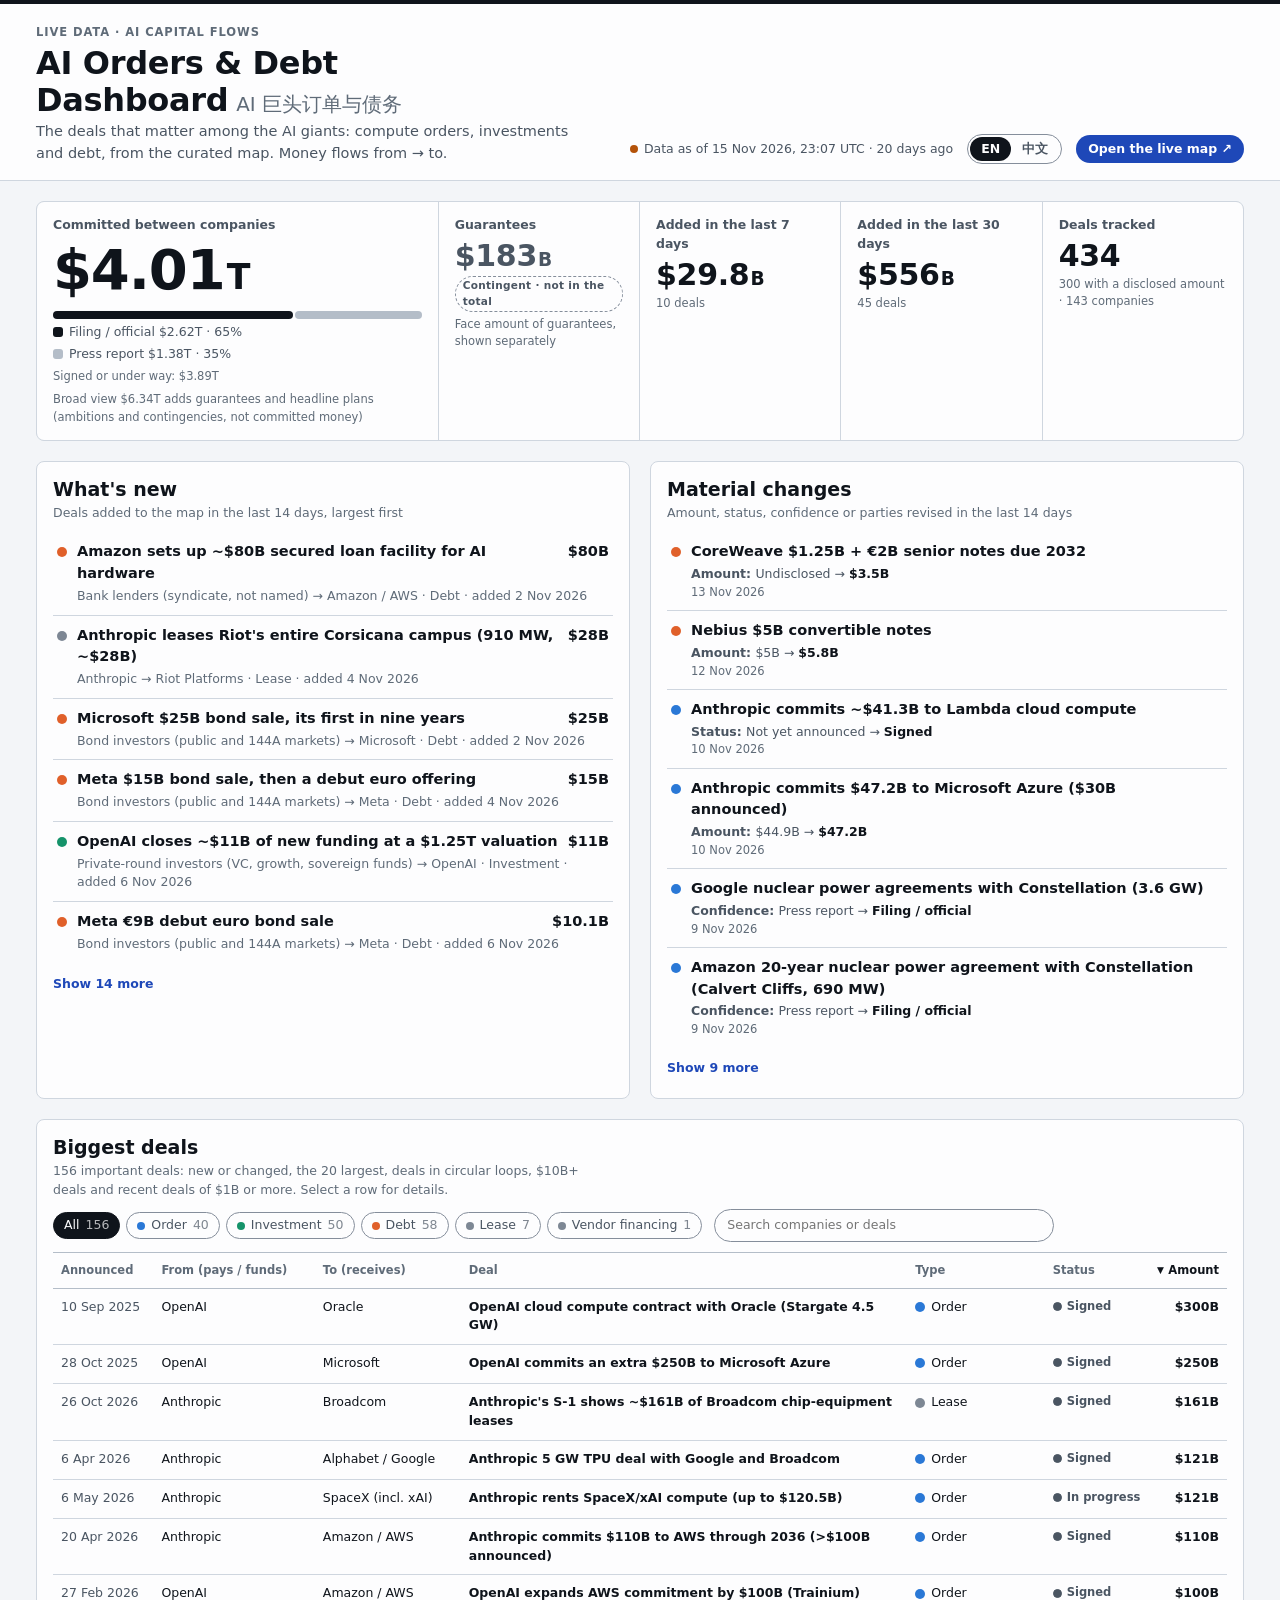
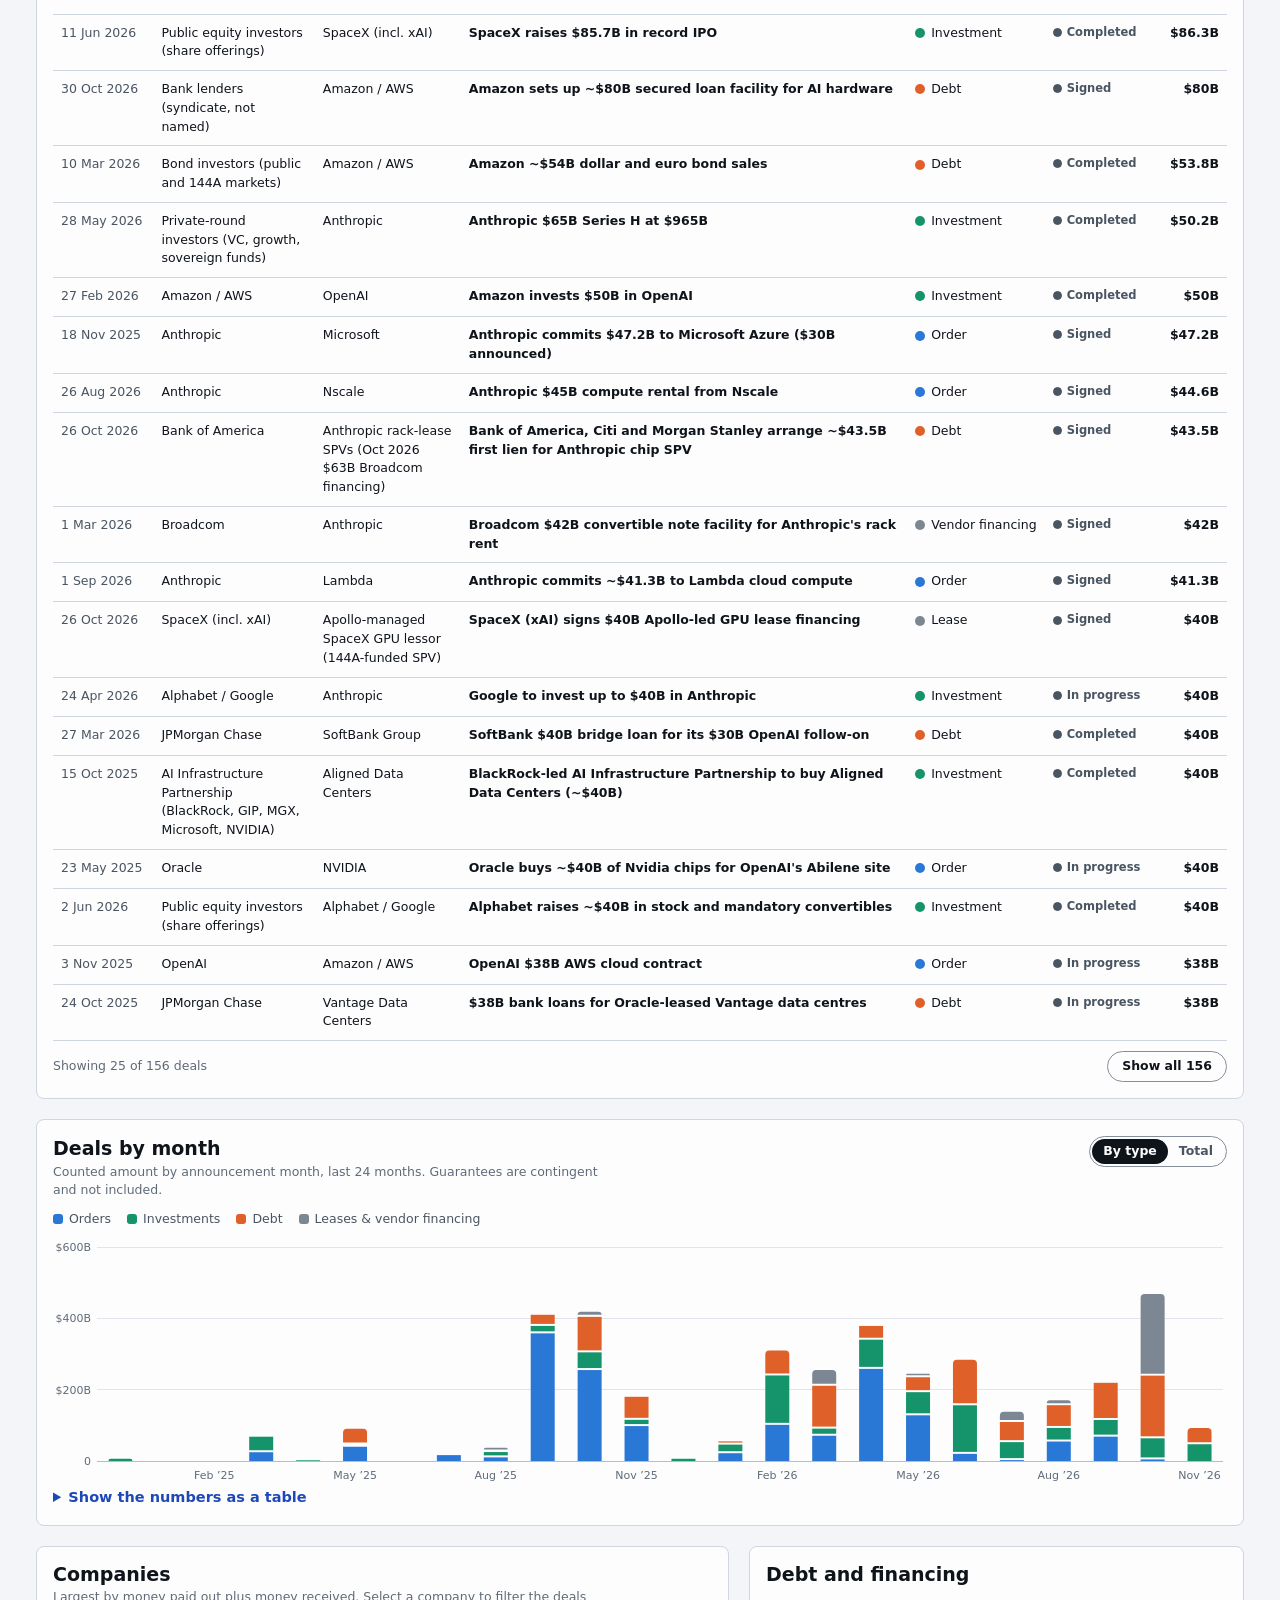
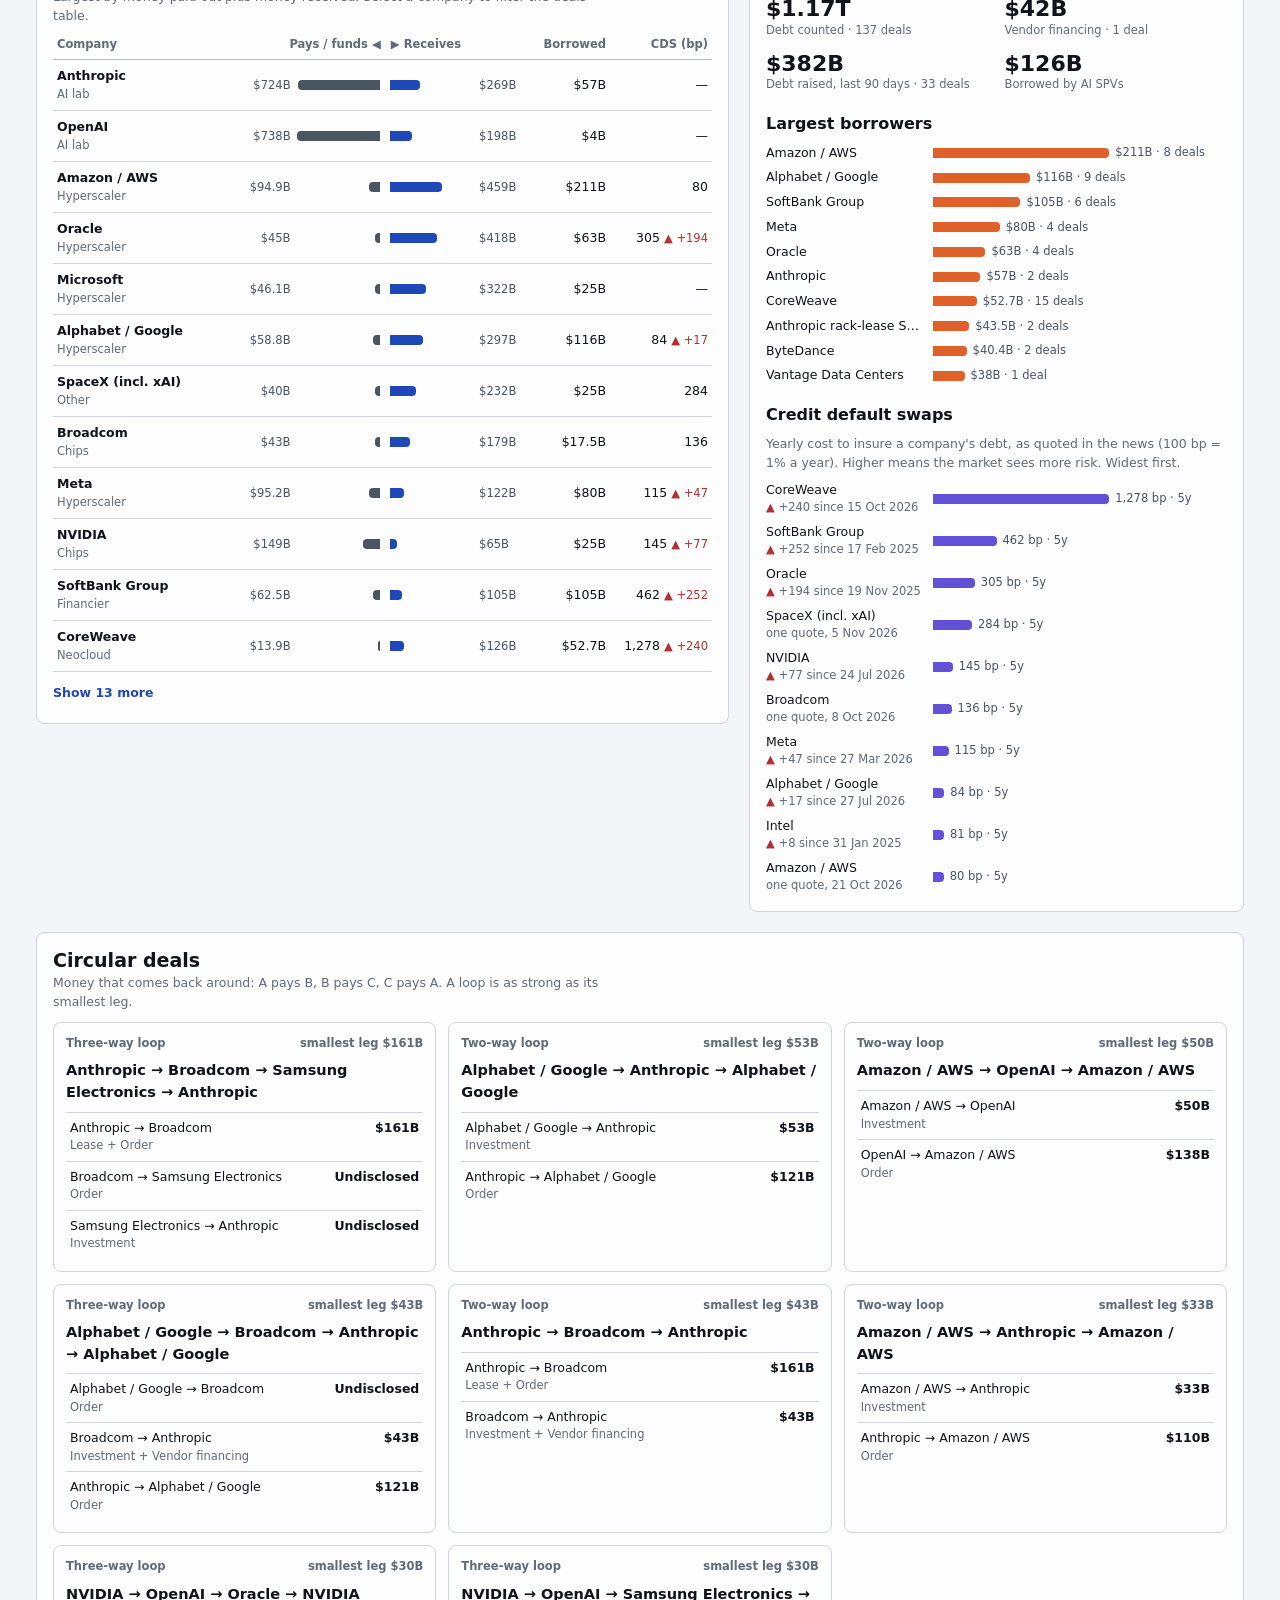
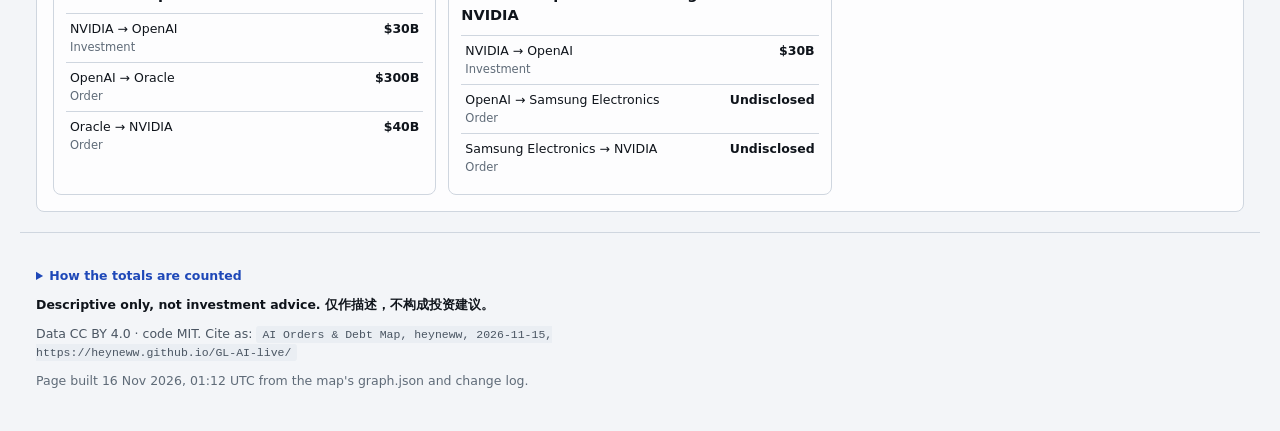
==== dashboard.html @ 5d8b961f "Publish 2026-11-16 01:12 UTC from heyneww/GL-AI-orders-debt@17bf0cb" ====
<!doctype html>
<html lang="en">
<head>
<meta charset="utf-8">
<meta name="viewport" content="width=device-width, initial-scale=1, viewport-fit=cover">
<title>AI Deals Dashboard</title>
<meta name="claude:viewport-fit-sides" content="cover">
<meta name="description" content="The important AI deals in one page: orders, investments and debt among the AI giants. AI 巨头订单、投资与债务一览。">
<style>
/* AI Orders & Debt dashboard. Same visual system as the live map (site/style.css): cool paper, one strong ink rule
   on top, quiet hairlines, colour reserved for money (order blue, investment aqua, debt orange, other financing slate).
   Layout: masthead, a row of totals, then what's new / what changed, the deals table, and the supporting panels. */
:root {
  color-scheme: light;
  --bg: #f3f5f8;
  --surface: #fdfdfe;
  --surface-2: #eaeef3;
  --ink: #0f141b;
  --ink-2: #4a5562;
  --muted: #5f6b78;
  --line: #cfd6df;
  --line-strong: #b4bdc8;
  --control-border: #858e9b;
  --accent: #1e48b8;
  --accent-ink: #ffffff;
  --accent-wash: #e3eafb;
  --focus: #1e48b8;
  --good: #0a7a37;
  --bad: #b42f2f;
  --new: #b45309;
  --grid: #e1e5eb;
  --scrim: rgba(15, 20, 27, .38);
  --shadow: 0 1px 2px rgba(15, 20, 27, .06), 0 12px 32px rgba(15, 20, 27, .14);
  --k-order: #2a78d6;
  --k-investment: #15936a;
  --k-debt: #e0602a;
  --k-other: #7d8794;
  --cds: #6250d6;
  --f-body: system-ui, -apple-system, "Segoe UI", Roboto, "Helvetica Neue", "PingFang SC", "Hiragino Sans GB", "Microsoft YaHei", "Noto Sans CJK SC", "Noto Sans SC", sans-serif;
  --f-mono: ui-monospace, "SFMono-Regular", Menlo, Consolas, monospace;
  --fs-xs: 11.5px; --fs-sm: 12.5px; --fs-base: 14.5px; --fs-md: 16px; --fs-lg: 19px;
  --fs-hero: clamp(38px, 5vw, 56px); --fs-kpi: clamp(24px, 2.4vw, 30px);
  --r: 8px; --r-sm: 4px;
}
@media (prefers-color-scheme: dark) {
  :root:not([data-theme="light"]) {
    color-scheme: dark;
    --bg: #0c1015; --surface: #141920; --surface-2: #1c232c;
    --ink: #e9edf2; --ink-2: #b3bdc9; --muted: #8994a1;
    --line: #27303b; --line-strong: #3a4552; --control-border: #5f6b78;
    --accent: #7ea2ff; --accent-ink: #0c1015; --accent-wash: #1b2740; --focus: #9db8ff;
    --good: #2fc26a; --bad: #f06a6a; --new: #f59e0b; --grid: #222a34;
    --scrim: rgba(0, 0, 0, .55); --shadow: 0 1px 2px rgba(0, 0, 0, .4), 0 12px 32px rgba(0, 0, 0, .45);
    --k-order: #3987e5; --k-investment: #199e70; --k-debt: #e2672f; --k-other: #8a94a1; --cds: #9085e9;
  }
}
:root[data-theme="dark"] {
  color-scheme: dark;
  --bg: #0c1015; --surface: #141920; --surface-2: #1c232c;
  --ink: #e9edf2; --ink-2: #b3bdc9; --muted: #8994a1;
  --line: #27303b; --line-strong: #3a4552; --control-border: #5f6b78;
  --accent: #7ea2ff; --accent-ink: #0c1015; --accent-wash: #1b2740; --focus: #9db8ff;
  --good: #2fc26a; --bad: #f06a6a; --new: #f59e0b; --grid: #222a34;
  --scrim: rgba(0, 0, 0, .55); --shadow: 0 1px 2px rgba(0, 0, 0, .4), 0 12px 32px rgba(0, 0, 0, .45);
  --k-order: #3987e5; --k-investment: #199e70; --k-debt: #e2672f; --k-other: #8a94a1; --cds: #9085e9;
}

* { box-sizing: border-box; }
html { -webkit-text-size-adjust: 100%; }
body {
  margin: 0; background: var(--bg); color: var(--ink);
  font: 400 var(--fs-base)/1.5 var(--f-body);
  border-top: 4px solid var(--ink);
}
[hidden] { display: none !important; }
a { color: var(--accent); text-underline-offset: 2px; }
button { font: inherit; color: inherit; }
:focus-visible { outline: 2px solid var(--focus); outline-offset: 2px; }
.wrap {
  max-width: 1240px; margin: 0 auto;
  padding-left: max(16px, env(safe-area-inset-left, 0px));
  padding-right: max(16px, env(safe-area-inset-right, 0px));
}
.num { font-variant-numeric: tabular-nums; }
.muted { color: var(--muted); }
.eyebrow { margin: 0; font-size: var(--fs-xs); font-weight: 600; letter-spacing: .08em; text-transform: uppercase; color: var(--muted); }
:lang(zh) .eyebrow { letter-spacing: .02em; }

/* masthead */
.mast { padding-block: 20px 16px; border-bottom: 1px solid var(--line); background: var(--surface); }
.mast__in { display: flex; flex-wrap: wrap; gap: 16px 32px; align-items: flex-end; justify-content: space-between; }
.mast__id { min-width: 0; flex: 1 1 420px; }
.mast h1 { margin: 4px 0 2px; font-size: clamp(24px, 3vw, 32px); line-height: 1.15; letter-spacing: -.01em; font-weight: 750; text-wrap: balance; }
.mast h1 .alt { font-weight: 500; color: var(--muted); font-size: .62em; letter-spacing: 0; margin-left: .4em; white-space: nowrap; }
.mast .sub { margin: 0; color: var(--ink-2); max-width: 64ch; }
.mast__tools { display: flex; flex-wrap: wrap; gap: 10px 14px; align-items: center; }
.asof { font-size: var(--fs-sm); color: var(--ink-2); display: flex; align-items: center; gap: 6px; }
.asof .dot { width: 8px; height: 8px; border-radius: 50%; background: var(--good); flex: none; }
.asof .dot.stale { background: var(--new); }
.seg { display: inline-flex; border: 1px solid var(--control-border); border-radius: 999px; padding: 2px; }
.seg button { border: 0; background: transparent; padding: 3px 11px; border-radius: 999px; cursor: pointer; font-size: var(--fs-sm); font-weight: 600; color: var(--ink-2); }
.seg button[aria-pressed="true"] { background: var(--ink); color: var(--surface); }
.btn-link { display: inline-flex; align-items: center; gap: 6px; padding: 5px 12px; border-radius: 999px; background: var(--accent); color: var(--accent-ink); text-decoration: none; font-size: var(--fs-sm); font-weight: 600; }
.btn-link:hover { filter: brightness(1.08); }

main { padding-block: 20px 8px; display: grid; gap: 20px; }

/* KPI row */
.kpis { display: grid; gap: 1px; grid-template-columns: 2fr repeat(4, 1fr); background: var(--line); border: 1px solid var(--line); border-radius: var(--r); overflow: hidden; }
.kpi { background: var(--surface); padding: 14px 16px; min-width: 0; display: flex; flex-direction: column; gap: 4px; }
.kpi__label { font-size: var(--fs-sm); color: var(--ink-2); font-weight: 600; }
.kpi__value { font-size: var(--fs-kpi); font-weight: 750; line-height: 1.1; letter-spacing: -.01em; }
.kpi__value .u { font-size: .62em; font-weight: 650; margin-left: .06em; }
.kpi__note { font-size: var(--fs-xs); color: var(--muted); }
.kpi--hero .kpi__value { font-size: var(--fs-hero); letter-spacing: -.02em; }
.split { display: flex; height: 8px; gap: 2px; margin-top: 6px; }
.split span { display: block; height: 100%; border-radius: 999px; min-width: 2px; }
.split .a { background: var(--ink); }
.split .b { background: var(--line-strong); }
.legend { display: flex; flex-wrap: wrap; gap: 4px 16px; font-size: var(--fs-sm); color: var(--ink-2); }
.legend i { display: inline-block; width: 10px; height: 10px; border-radius: 3px; margin-right: 6px; vertical-align: -1px; }
.kpi--hero .broad { font-size: var(--fs-xs); color: var(--muted); margin-top: 2px; }
.kpi--cont .kpi__value { color: var(--ink-2); }
.tagline { display: inline-block; align-self: flex-start; font-size: 10.5px; font-weight: 650; letter-spacing: .03em; padding: 1px 7px; border-radius: 999px; border: 1px dashed var(--control-border); color: var(--ink-2); }

/* cards */
.grid2 { display: grid; gap: 20px; grid-template-columns: minmax(0, 1fr) minmax(0, 1fr); }
.grid75 { display: grid; gap: 20px; grid-template-columns: minmax(0, 7fr) minmax(0, 5fr); align-items: start; }
.card { background: var(--surface); border: 1px solid var(--line); border-radius: var(--r); padding: 16px; min-width: 0; }
.card__head { display: flex; flex-wrap: wrap; align-items: baseline; justify-content: space-between; gap: 6px 16px; margin-bottom: 10px; }
.card h2 { margin: 0; font-size: var(--fs-lg); line-height: 1.25; font-weight: 700; text-wrap: balance; }
.card h3 { margin: 18px 0 8px; font-size: var(--fs-md); font-weight: 700; }
.card__sub { margin: 2px 0 0; font-size: var(--fs-sm); color: var(--muted); max-width: 70ch; }
.empty { color: var(--muted); font-size: var(--fs-sm); padding: 12px 0; margin: 0; }
.more { margin-top: 8px; border: 0; background: none; color: var(--accent); cursor: pointer; padding: 4px 0; font-size: var(--fs-sm); font-weight: 600; }

/* feed lists */
.feed { list-style: none; margin: 0; padding: 0; }
.feed li + li { border-top: 1px solid var(--line); }
.feed__btn { display: grid; grid-template-columns: 10px minmax(0, 1fr) auto; gap: 2px 10px; width: 100%; text-align: left; background: none; border: 0; padding: 9px 4px; cursor: pointer; border-radius: var(--r-sm); }
.feed__btn:hover { background: var(--surface-2); }
.feed__btn[disabled] { cursor: default; }
.feed__btn[disabled]:hover { background: none; }
.kdot { width: 10px; height: 10px; border-radius: 50%; margin-top: 6px; background: var(--k-other); flex: none; }
.kdot--guarantee { background: transparent; border: 2px solid var(--k-other); }
.feed__title { font-weight: 600; min-width: 0; overflow-wrap: anywhere; }
.feed__meta { grid-column: 2 / 4; font-size: var(--fs-sm); color: var(--muted); overflow-wrap: anywhere; }
.feed__amt { font-weight: 700; white-space: nowrap; text-align: right; }
.diff { display: block; color: var(--ink-2); }
.diff b { font-weight: 600; color: var(--ink-2); }
.diff .to { color: var(--ink); font-weight: 600; }

/* deals table */
.toolbar { display: flex; flex-wrap: wrap; gap: 8px 12px; align-items: center; margin-bottom: 10px; }
.chips { display: flex; flex-wrap: wrap; gap: 6px; }
.chip { display: inline-flex; align-items: center; gap: 6px; border: 1px solid var(--control-border); background: var(--surface); border-radius: 999px; padding: 3px 10px; cursor: pointer; font-size: var(--fs-sm); color: var(--ink-2); }
.chip:hover { border-color: var(--ink-2); }
.chip[aria-pressed="true"] { background: var(--ink); border-color: var(--ink); color: var(--surface); }
.chip .n { color: inherit; opacity: .7; font-variant-numeric: tabular-nums; }
.chip .kdot { margin: 0; width: 8px; height: 8px; }
.chip--co { background: var(--accent-wash); border-color: var(--accent); color: var(--ink); font-weight: 600; }
.search { flex: 1 1 220px; min-width: 0; max-width: 340px; display: flex; }
.search input { width: 100%; min-width: 0; font: inherit; font-size: var(--fs-sm); padding: 6px 12px; border-radius: 999px; border: 1px solid var(--control-border); background: var(--surface); color: var(--ink); }
.tablewrap { overflow-x: auto; border-top: 1px solid var(--line-strong); }
table { width: 100%; border-collapse: collapse; font-size: var(--fs-sm); }
th { text-align: left; font-weight: 600; color: var(--muted); font-size: var(--fs-xs); padding: 8px 8px; border-bottom: 1px solid var(--line-strong); white-space: nowrap; vertical-align: bottom; }
th button { border: 0; background: none; padding: 0; cursor: pointer; font-weight: 600; color: var(--muted); font-size: inherit; display: inline-flex; gap: 4px; align-items: center; }
th button:hover, th[aria-sort] button { color: var(--ink); }
th .arr { font-size: 9px; width: 8px; }
td { padding: 9px 8px; border-bottom: 1px solid var(--line); vertical-align: top; }
tbody tr { cursor: pointer; }
tbody tr:hover td { background: var(--surface-2); }
tbody tr.sel td { background: var(--accent-wash); }
.c-amt { text-align: right; white-space: nowrap; font-weight: 700; font-variant-numeric: tabular-nums; }
th.c-amt { text-align: right; }
th.c-amt button { flex-direction: row-reverse; }
.c-date { white-space: nowrap; color: var(--ink-2); font-variant-numeric: tabular-nums; }
.c-party { min-width: 110px; max-width: 180px; }
.c-deal { min-width: 220px; }
.c-deal .t { font-weight: 600; color: var(--ink); }
.c-deal .p, .c-deal .m { display: none; color: var(--muted); margin-top: 2px; }
.kindcell { display: inline-flex; align-items: center; gap: 6px; white-space: nowrap; }
.kindcell .kdot { margin: 0; }
.undis { color: var(--muted); font-weight: 500; }
.small { display: block; font-size: var(--fs-xs); font-weight: 500; color: var(--muted); }
.pill { display: inline-flex; align-items: center; gap: 5px; white-space: nowrap; font-size: var(--fs-xs); font-weight: 600; color: var(--ink-2); }
.pill::before { content: ""; width: 7px; height: 7px; border-radius: 50%; border: 1.5px solid var(--ink-2); }
.pill.bind::before { background: var(--ink-2); }
.badge { display: inline-flex; align-items: center; gap: 5px; font-size: var(--fs-xs); font-weight: 650; padding: 1px 8px; border-radius: 999px; white-space: nowrap; }
.badge--confirmed { background: var(--ink); color: var(--surface); }
.badge--reported { border: 1px solid var(--control-border); color: var(--ink-2); }
.tblfoot { display: flex; flex-wrap: wrap; gap: 8px 16px; align-items: center; justify-content: space-between; margin-top: 10px; font-size: var(--fs-sm); color: var(--muted); }
.btn { border: 1px solid var(--control-border); background: var(--surface); border-radius: 999px; padding: 5px 14px; cursor: pointer; font-size: var(--fs-sm); font-weight: 600; color: var(--ink); }
.btn:hover { border-color: var(--ink-2); }

/* timeline */
.chart { position: relative; }
.chart svg { display: block; width: 100%; height: auto; overflow: visible; }
.chart text { fill: var(--muted); font-size: 11px; font-family: var(--f-body); font-variant-numeric: tabular-nums; }
.tip { position: absolute; z-index: 5; pointer-events: none; background: var(--surface); color: var(--ink); border: 1px solid var(--line-strong); border-radius: var(--r-sm); box-shadow: var(--shadow); padding: 8px 10px; font-size: var(--fs-sm); min-width: 190px; max-width: 270px; }
.tip b { display: block; margin-bottom: 2px; }
.tip .row { display: flex; justify-content: space-between; gap: 12px; color: var(--ink-2); }
.tip .row i { display: inline-block; width: 9px; height: 9px; border-radius: 2px; margin-right: 6px; }
.chart details, .foot details { margin-top: 10px; font-size: var(--fs-sm); }
summary { cursor: pointer; color: var(--accent); font-weight: 600; }
.mini { width: 100%; font-size: var(--fs-xs); margin-top: 8px; }
.mini td, .mini th { padding: 4px 6px; }
.mini td:not(:first-child), .mini th:not(:first-child) { text-align: right; }

/* companies */
.co { display: grid; gap: 0; }
.co__head, .co__row { display: grid; grid-template-columns: minmax(0, 1.2fr) minmax(0, 1fr) minmax(0, 1fr) auto 92px; gap: 0 10px; align-items: center; }
.co__head { font-size: var(--fs-xs); color: var(--muted); font-weight: 600; padding: 0 4px 6px; border-bottom: 1px solid var(--line-strong); }
.co__head .r, .co__row .r { text-align: right; }
.co__bor { white-space: nowrap; min-width: 64px; }
.co__row { width: 100%; border: 0; border-bottom: 1px solid var(--line); background: none; text-align: left; padding: 7px 4px; cursor: pointer; font-size: var(--fs-sm); }
.co__row:hover { background: var(--surface-2); }
.co__row[aria-pressed="true"] { background: var(--accent-wash); }
.co__name { font-weight: 600; min-width: 0; overflow: hidden; text-overflow: ellipsis; white-space: nowrap; }
.co__name .g { display: block; font-weight: 400; font-size: var(--fs-xs); color: var(--muted); }
.bar { display: flex; align-items: center; gap: 6px; min-width: 0; font-size: var(--fs-xs); color: var(--ink-2); font-variant-numeric: tabular-nums; }
.bar .tk { flex: 1 1 auto; min-width: 0; display: flex; }
.bar .v { flex: none; min-width: 4.6em; white-space: nowrap; }
:lang(zh) .bar .v { min-width: 6.2em; }
.bar .f { height: 10px; border-radius: 0 4px 4px 0; flex: none; }
.bar--out, .bar--out .tk { flex-direction: row-reverse; }
.bar--out .v { text-align: right; }
.bar--out .f { border-radius: 4px 0 0 4px; background: var(--ink-2); }
.bar--in .f { background: var(--accent); }
.co__cds { font-variant-numeric: tabular-nums; white-space: nowrap; text-align: right; }
.up { color: var(--bad); font-size: var(--fs-xs); }
.down { color: var(--good); font-size: var(--fs-xs); }

/* debt + cds */
.figs { display: grid; grid-template-columns: repeat(2, minmax(0, 1fr)); gap: 12px 16px; }
.fig__v { font-size: 22px; font-weight: 750; line-height: 1.15; }
.fig__l { font-size: var(--fs-xs); color: var(--muted); }
.hbars { display: grid; gap: 6px; }
.hbar { display: grid; grid-template-columns: minmax(80px, 34%) minmax(0, 1fr); gap: 10px; align-items: center; font-size: var(--fs-sm); }
.hbar .nm { min-width: 0; overflow: hidden; text-overflow: ellipsis; white-space: nowrap; }
.hbar .tr { display: flex; align-items: center; gap: 6px; min-width: 0; font-size: var(--fs-xs); color: var(--ink-2); font-variant-numeric: tabular-nums; }
.hbar .tr .f { height: 10px; border-radius: 0 4px 4px 0; flex: none; min-width: 2px; }
.hbar .tr .v { min-width: 0; }
.hbar--debt .f { background: var(--k-debt); }
.hbar--cds .f { background: var(--cds); }
.hbar .sub { display: block; font-size: var(--fs-xs); color: var(--muted); }

/* loops */
.loops { display: grid; gap: 12px; grid-template-columns: repeat(auto-fill, minmax(min(100%, 360px), 1fr)); }
.loop { border: 1px solid var(--line); border-radius: var(--r); padding: 12px; min-width: 0; background: var(--surface); }
.loop__h { display: flex; justify-content: space-between; gap: 8px; font-size: var(--fs-xs); color: var(--muted); font-weight: 600; margin-bottom: 8px; flex-wrap: wrap; }
.loop__chain { font-weight: 650; margin: 0 0 8px; overflow-wrap: anywhere; }
.leg { display: grid; grid-template-columns: minmax(0, 1fr) auto; gap: 0 12px; width: 100%; border: 0; border-top: 1px solid var(--line); background: none; text-align: left; padding: 6px 4px; cursor: pointer; font-size: var(--fs-sm); color: var(--ink); }
.leg:hover { background: var(--surface-2); }
.leg[disabled] { cursor: default; }
.leg[disabled]:hover { background: none; }
.leg .k { grid-column: 1 / -1; font-size: var(--fs-xs); color: var(--muted); }
.leg .amt { font-weight: 700; font-variant-numeric: tabular-nums; text-align: right; white-space: nowrap; }

/* footer */
.foot { padding-block: 24px 40px; color: var(--ink-2); font-size: var(--fs-sm); display: grid; gap: 10px; border-top: 1px solid var(--line); margin-top: 12px; }
.foot p { margin: 0; max-width: 80ch; }
.foot .disc { font-weight: 600; color: var(--ink); }
.foot details p { margin-top: 6px; color: var(--ink-2); }
.cite { font-family: var(--f-mono); font-size: var(--fs-xs); background: var(--surface-2); padding: 2px 6px; border-radius: 3px; overflow-wrap: anywhere; }
:lang(zh) .cite { font-family: var(--f-body); }

/* drawer */
.scrim { position: fixed; inset: 0; background: var(--scrim); z-index: 20; }
.drawer {
  position: fixed; z-index: 21; top: 0; right: 0; bottom: 0; width: min(460px, 100%);
  background: var(--surface); box-shadow: var(--shadow); border-left: 1px solid var(--line);
  overflow-y: auto; overscroll-behavior: contain;
  padding: calc(16px + env(safe-area-inset-top, 0px)) max(20px, env(safe-area-inset-right, 0px)) calc(24px + env(safe-area-inset-bottom, 0px)) 20px;
}
.drawer__close { position: sticky; top: 0; float: right; border: 1px solid var(--control-border); background: var(--surface); border-radius: 999px; width: 32px; height: 32px; cursor: pointer; font-size: 18px; line-height: 1; }
.drawer h2 { margin: 6px 0 12px; font-size: 21px; line-height: 1.25; text-wrap: balance; padding-right: 40px; }
.parties { display: grid; grid-template-columns: minmax(0, 1fr) auto minmax(0, 1fr); gap: 8px; align-items: center; margin: 12px 0; }
.party { border: 1px solid var(--line); border-radius: var(--r-sm); padding: 8px 10px; min-width: 0; }
.party .r { font-size: var(--fs-xs); color: var(--muted); display: block; }
.party .n { font-weight: 650; overflow-wrap: anywhere; }
.parties .ar { color: var(--muted); font-size: 18px; }
.d-amt { font-size: 32px; font-weight: 750; line-height: 1.1; margin: 4px 0; }
.dl { display: grid; grid-template-columns: auto minmax(0, 1fr); gap: 6px 16px; margin: 14px 0; font-size: var(--fs-sm); }
.dl dt { color: var(--muted); }
.dl dd { margin: 0; min-width: 0; overflow-wrap: anywhere; }
.d-sum { margin: 12px 0; line-height: 1.6; }
.d-text { font-size: var(--fs-sm); color: var(--ink-2); background: var(--surface-2); border-radius: var(--r-sm); padding: 8px 10px; overflow-wrap: anywhere; }
.d-note { font-size: var(--fs-sm); color: var(--ink-2); border-left: 3px solid var(--line-strong); padding-left: 10px; margin: 8px 0; }
.tags { display: flex; flex-wrap: wrap; gap: 6px; margin-top: 8px; }
.tag { font-size: var(--fs-xs); font-weight: 600; padding: 1px 8px; border-radius: 999px; background: var(--surface-2); color: var(--ink-2); }
.tag--new { background: var(--new); color: var(--surface); }

.nodata { text-align: center; padding: 56px 16px; }
.nodata h2 { font-size: 22px; margin: 0 0 8px; }
.nodata p { color: var(--ink-2); max-width: 56ch; margin: 0 auto 16px; }

@media (max-width: 1080px) {
  .kpis { grid-template-columns: repeat(2, minmax(0, 1fr)); }
  .kpi--hero { grid-column: 1 / -1; }
  .grid75 { grid-template-columns: minmax(0, 1fr); }
}
@media (max-width: 760px) {
  .grid2 { grid-template-columns: minmax(0, 1fr); }
  .mast h1 .alt { display: block; margin: 2px 0 0; }
  .c-party, .c-kind, .c-status { display: none; }
  .c-deal { min-width: 0; }
  .c-deal .p, .c-deal .m { display: block; }
  .c-date { white-space: normal; width: 64px; }
  .co__head { display: none; }
  .co__row { grid-template-columns: minmax(0, 1fr) minmax(0, 1fr); grid-template-areas: "n n" "o i" "b c"; gap: 4px 10px; padding: 10px 4px; }
  .co__name { grid-area: n; white-space: normal; }
  .co__name .g { display: inline; margin-left: 6px; }
  .bar--out { grid-area: o; } .bar--in { grid-area: i; }
  .co__bor { grid-area: b; text-align: left !important; font-size: var(--fs-xs); color: var(--muted); }
  .co__cds { grid-area: c; font-size: var(--fs-xs); }
  .co__bor::before { content: attr(data-l) " "; }
  .co__cds::before { content: attr(data-l) " "; color: var(--muted); }
  .drawer { top: auto; width: 100%; max-height: 88vh; border-left: 0; border-top: 1px solid var(--line); border-radius: 14px 14px 0 0; padding-left: max(16px, env(safe-area-inset-left, 0px)); padding-right: max(16px, env(safe-area-inset-right, 0px)); }
  .parties { grid-template-columns: minmax(0, 1fr); }
  .parties .ar { transform: rotate(90deg); justify-self: center; }
}
@media (max-width: 420px) {
  .kpi { padding: 12px; }
  .kpi__value { font-size: 22px; }
}
@media (prefers-reduced-motion: no-preference) {
  .drawer { animation: slide .18s ease-out; }
  @keyframes slide { from { transform: translateX(24px); opacity: .6; } to { transform: none; opacity: 1; } }
}
@media (forced-colors: active) {
  .split span, .bar .f, .hbar .f, .kdot { forced-color-adjust: none; border: 1px solid CanvasText; }
}
</style>
</head>
<body>
<header class="mast">
  <div class="wrap mast__in">
    <div class="mast__id">
      <p class="eyebrow" id="eyebrow"></p>
      <h1><span id="h-title"></span><span class="alt" id="h-alt"></span></h1>
      <p class="sub" id="h-sub"></p>
    </div>
    <div class="mast__tools">
      <div class="asof" id="asof"></div>
      <div class="seg" role="group" id="lang-group">
        <button type="button" id="lang-en" lang="en">EN</button>
        <button type="button" id="lang-zh" lang="zh-CN">中文</button>
      </div>
      <a class="btn-link" id="live-link" target="_blank" rel="noopener"></a>
    </div>
  </div>
</header>
<main class="wrap" id="main"></main>
<footer class="wrap foot" id="foot"></footer>
<div class="scrim" id="scrim" hidden></div>
<aside class="drawer" id="drawer" role="dialog" aria-modal="true" aria-labelledby="d-title" hidden></aside>

<script>window.DASHBOARD = {"schema_version":1,"generated_at":"2026-11-15T23:07:38Z","built_at":"2026-11-16T01:12:33Z","live_url":"https://heyneww.github.io/GL-AI-live/","kpis":{"total_usd":4008405861259,"contingent_usd":183230000000,"headline_usd":2151010000000,"broad_usd":6342645861259,"confirmed_usd":2624488861259,"reported_usd":1383917000000,"binding_usd":3887105861259,"deals":434,"deals_with_amount":300,"companies":143,"new_7d":{"count":10,"usd":29800000000},"new_30d":{"count":45,"usd":555880000000},"announced_30d":{"count":41,"usd":549330000000},"latest_announced":"2026-11-12"},"entities":{"aip":{"name":"AI Infrastructure Partnership (BlackRock, GIP, MGX, Microsoft, NVIDIA)","name_zh":"AI 基础设施合作伙伴关系（AIP）","group":"financier","ticker":null},"airtrunk":{"name":"AirTrunk","name_zh":"AirTrunk（澳大利亚数据中心）","group":"datacenter","ticker":null},"akamai":{"name":"Akamai","name_zh":"阿卡迈（Akamai）","group":"other","ticker":"AKAM"},"alibaba":{"name":"Alibaba","name_zh":"阿里巴巴","group":"hyperscaler","ticker":"BABA"},"aligned-data-centers":{"name":"Aligned Data Centers","name_zh":"Aligned 数据中心","group":"datacenter","ticker":null},"alphabet":{"name":"Alphabet / Google","name_zh":"谷歌（Alphabet）","group":"hyperscaler","ticker":"GOOGL"},"amazon":{"name":"Amazon / AWS","name_zh":"亚马逊（AWS）","group":"hyperscaler","ticker":"AMZN"},"amd":{"name":"AMD","name_zh":"AMD（超威半导体）","group":"chip","ticker":"AMD"},"amkor":{"name":"Amkor Technology","name_zh":"安靠（Amkor）","group":"chip","ticker":"AMKR"},"anthropic":{"name":"Anthropic","name_zh":"Anthropic","group":"model_lab","ticker":null},"apollo":{"name":"Apollo Global","name_zh":"阿波罗全球管理（Apollo）","group":"financier","ticker":"APO"},"apollo-spacex-gpu-lessor":{"name":"Apollo-managed SpaceX GPU lessor (144A-funded SPV)","name_zh":"阿波罗管理的 SpaceX GPU 出租实体（144A 票据融资）","group":"spv","ticker":null},"apple":{"name":"Apple","name_zh":"苹果","group":"other","ticker":"AAPL"},"bank-lenders":{"name":"Bank lenders (syndicate, not named)","name_zh":"银团贷款银行（未具名）","group":"financier","ticker":null},"bank-of-america":{"name":"Bank of America","name_zh":"美国银行","group":"financier","ticker":"BAC"},"beignet-investor":{"name":"Beignet Investor LLC (Meta Hyperion JV)","name_zh":"Beignet Investor（Meta Hyperion 合资公司）","group":"spv","ticker":null},"berkshire-hathaway":{"name":"Berkshire Hathaway","name_zh":"伯克希尔·哈撒韦","group":"financier","ticker":"BRK.B"},"blackstone":{"name":"Blackstone","name_zh":"黑石","group":"financier","ticker":"BX"},"bloom-energy":{"name":"Bloom Energy","name_zh":"Bloom Energy","group":"energy","ticker":"BE"},"blue-owl":{"name":"Blue Owl Capital","name_zh":"Blue Owl 资本","group":"financier","ticker":"OWL"},"bond-investors":{"name":"Bond investors (public and 144A markets)","name_zh":"债券投资者（公开市场及 144A 私募）","group":"financier","ticker":null},"broadcom":{"name":"Broadcom","name_zh":"博通","group":"chip","ticker":"AVGO"},"broadcom-ai-xpv":{"name":"AI XPV (Broadcom chip-lease SPV for Anthropic)","name_zh":"AI XPV（博通为 Anthropic 设立的芯片租赁特殊目的实体）","group":"spv","ticker":null},"broadcom-anthropic-rack-spv":{"name":"Anthropic rack-lease SPVs (Oct 2026 $63B Broadcom financing)","name_zh":"Anthropic 机架租赁特殊目的实体（2026 年 10 月博通 630 亿美元融资）","group":"spv","ticker":null},"brookfield":{"name":"Brookfield Asset Management","name_zh":"布鲁克菲尔德资产管理","group":"financier","ticker":"BAM"},"bytedance":{"name":"ByteDance","name_zh":"字节跳动","group":"hyperscaler","ticker":null},"cerebras":{"name":"Cerebras","name_zh":"Cerebras","group":"chip","ticker":"CBRS"},"citigroup":{"name":"Citigroup (Citi)","name_zh":"花旗集团","group":"financier","ticker":"C"},"classiq":{"name":"Classiq","name_zh":"Classiq（以色列量子软件公司）","group":"other","ticker":null},"constellation-energy":{"name":"Constellation Energy","name_zh":"Constellation 能源","group":"energy","ticker":"CEG"},"core-scientific":{"name":"Core Scientific","name_zh":"Core Scientific","group":"datacenter","ticker":"CORZ"},"coreweave":{"name":"CoreWeave","name_zh":"CoreWeave","group":"neocloud","ticker":"CRWV"},"crusoe":{"name":"Crusoe","name_zh":"Crusoe","group":"neocloud","ticker":null},"crux-ai":{"name":"Crux AI (Blackstone-Google TPU cloud)","name_zh":"Crux AI（黑石与谷歌的 TPU 云合资公司）","group":"neocloud","ticker":null},"deepseek":{"name":"DeepSeek","name_zh":"深度求索（DeepSeek）","group":"model_lab","ticker":null},"eagle-point":{"name":"Eagle Point Credit","name_zh":"Eagle Point Credit（鹰点信贷）","group":"financier","ticker":null},"firmus":{"name":"Firmus","name_zh":"Firmus（澳大利亚 AI 基础设施公司）","group":"neocloud","ticker":null},"fluidstack":{"name":"Fluidstack","name_zh":"Fluidstack","group":"neocloud","ticker":null},"generac":{"name":"Generac","name_zh":"Generac（发电机制造商）","group":"other","ticker":"GNRC"},"goldman-sachs":{"name":"Goldman Sachs","name_zh":"高盛","group":"financier","ticker":"GS"},"helix-digital-infrastructure":{"name":"Helix Digital Infrastructure (KKR-led)","name_zh":"Helix 数字基础设施（KKR 牵头）","group":"datacenter","ticker":null},"hugging-face":{"name":"Hugging Face","name_zh":"Hugging Face（AI 模型平台）","group":"other","ticker":null},"intel":{"name":"Intel","name_zh":"英特尔","group":"chip","ticker":"INTC"},"iren":{"name":"IREN","name_zh":"IREN","group":"neocloud","ticker":"IREN"},"jane-street":{"name":"Jane Street","name_zh":"Jane Street","group":"other","ticker":null},"jpmorgan":{"name":"JPMorgan Chase","name_zh":"摩根大通","group":"financier","ticker":"JPM"},"kyec":{"name":"King Yuan Electronics (KYEC)","name_zh":"京元电子","group":"chip","ticker":"2449.TW"},"lambda":{"name":"Lambda","name_zh":"Lambda","group":"neocloud","ticker":null},"mediatek":{"name":"MediaTek","name_zh":"联发科","group":"chip","ticker":"2454.TW"},"meta":{"name":"Meta","name_zh":"Meta","group":"hyperscaler","ticker":"META"},"micron":{"name":"Micron","name_zh":"美光","group":"chip","ticker":"MU"},"microsoft":{"name":"Microsoft","name_zh":"微软","group":"hyperscaler","ticker":"MSFT"},"mistral":{"name":"Mistral AI","name_zh":"Mistral AI","group":"model_lab","ticker":null},"mizuho":{"name":"Mizuho Financial Group","name_zh":"瑞穗金融集团","group":"financier","ticker":"8411.T"},"morgan-stanley":{"name":"Morgan Stanley","name_zh":"摩根士丹利","group":"financier","ticker":"MS"},"nebius":{"name":"Nebius","name_zh":"Nebius","group":"neocloud","ticker":"NBIS"},"nexus-data-centers":{"name":"Nexus Data Centers","name_zh":"Nexus 数据中心","group":"datacenter","ticker":null},"nscale":{"name":"Nscale","name_zh":"Nscale","group":"neocloud","ticker":null},"nvidia":{"name":"NVIDIA","name_zh":"英伟达","group":"chip","ticker":"NVDA"},"openai":{"name":"OpenAI","name_zh":"OpenAI","group":"model_lab","ticker":null},"oracle":{"name":"Oracle","name_zh":"甲骨文","group":"hyperscaler","ticker":"ORCL"},"pimco":{"name":"PIMCO","name_zh":"PIMCO（品浩）","group":"financier","ticker":null},"powerhouse-data-centers":{"name":"PowerHouse Data Centers","name_zh":"PowerHouse 数据中心","group":"datacenter","ticker":null},"private-investors":{"name":"Private-round investors (VC, growth, sovereign funds)","name_zh":"一级市场投资者（风投、成长基金、主权基金）","group":"financier","ticker":null},"public-equity-investors":{"name":"Public equity investors (share offerings)","name_zh":"公开市场股票投资者（股票发行）","group":"financier","ticker":null},"riot-platforms":{"name":"Riot Platforms","name_zh":"Riot Platforms","group":"datacenter","ticker":"RIOT"},"samsung":{"name":"Samsung Electronics","name_zh":"三星电子","group":"chip","ticker":"005930.KS"},"sk-hynix":{"name":"SK hynix","name_zh":"SK 海力士","group":"chip","ticker":"000660.KS"},"smbc":{"name":"Sumitomo Mitsui Banking Corp. (SMBC)","name_zh":"三井住友银行","group":"financier","ticker":"8316.T"},"softbank":{"name":"SoftBank Group","name_zh":"软银集团","group":"financier","ticker":"9984.T"},"sopaipilla-investor":{"name":"Sopaipilla Investor LLC (Meta El Paso JV)","name_zh":"Sopaipilla Investor（Meta 埃尔帕索合资公司）","group":"spv","ticker":null},"spacex":{"name":"SpaceX (incl. xAI)","name_zh":"SpaceX（含 xAI）","group":"other","ticker":null},"stack-infrastructure":{"name":"STACK Infrastructure (Blue Owl)","name_zh":"STACK Infrastructure（Blue Owl 旗下）","group":"datacenter","ticker":null},"stream-data-centers":{"name":"Stream Data Centers","name_zh":"Stream 数据中心","group":"datacenter","ticker":null},"tencent":{"name":"Tencent","name_zh":"腾讯","group":"hyperscaler","ticker":"0700.HK"},"terawulf":{"name":"TeraWulf","name_zh":"TeraWulf","group":"datacenter","ticker":"WULF"},"tesla":{"name":"Tesla","name_zh":"特斯拉","group":"other","ticker":"TSLA"},"tsmc":{"name":"TSMC","name_zh":"台积电","group":"chip","ticker":"TSM"},"us-government":{"name":"US government (Commerce Dept. / CHIPS Program)","name_zh":"美国政府（商务部 / 芯片法案项目办公室）","group":"other","ticker":null},"vantage-data-centers":{"name":"Vantage Data Centers","name_zh":"Vantage 数据中心","group":"datacenter","ticker":null},"verizon":{"name":"Verizon","name_zh":"威瑞森（Verizon）","group":"other","ticker":"VZ"},"vistra":{"name":"Vistra","name_zh":"Vistra 能源","group":"energy","ticker":"VST"},"volta":{"name":"Volta","name_zh":"Volta","group":"neocloud","ticker":null},"xai":{"name":"xAI (merged into SpaceX, Feb 2026)","name_zh":"xAI（2026 年 2 月并入 SpaceX）","group":"model_lab","ticker":null},"zankore":{"name":"Zankore","name_zh":"Zankore（印尼 AI 云）","group":"neocloud","ticker":null}},"deals":[{"id":"bond-investors-alphabet-2026-11-hkd-sgd-notes","kind":"debt","subkind":"senior notes (HKD and SGD)","subkind_zh":"优先票据（港元与新加坡元）","from":"bond-investors","to":"alphabet","amount_usd":3800000000,"counted_usd":3800000000,"contingent_usd":0,"headline_usd":null,"amount_text":"≈ US$3.8B as reported: HK$16B (≈ US$2.0B) in 3 tranches (HK$7.5B 2-year at 4.35%, HK$7B 5-year at 4.70%, HK$1.5B 10-year at 5.20%) plus S$2.28B (≈ US$1.8B) in 4 tranches (S$370M 2-year at 2.50%, S$900M 5-year at 3.00%, S$330M 10-year at 3.40%, S$680M 30-year at 3.80%); reoffer yields; upsized from a US$3B target; orders above US$7B; settlement 19 Nov 2026","announced":"2026-11-12","status":"signed","confidence":"reported","title_en":"Alphabet debut Hong Kong and Singapore dollar bonds (≈ US$3.8B)","title_zh":"Alphabet 首次发行港元及新加坡元债券（约 38 亿美元）","summary_en":"Alphabet priced its first Hong Kong dollar and Singapore dollar bonds on 12 November 2026, HK$16 billion and S$2.28 billion in seven tranches of 2 to 30 years, about US$3.8 billion in all, upsized from a US$3 billion target; HSBC and JPMorgan were joint global coordinators and…","summary_zh":"Alphabet 于 2026 年 11 月 12 日为其首批港元及新加坡元债券定价，共 160 亿港元和 22.8 亿新加坡元，分 7 档、期限 2 至 30 年，合计约 38 亿美元，由 30 亿美元目标上调；汇丰和摩根大通任联席全球协调人，定于 11 月 19 日交割。募…","source":{"url":"https://www.thestandard.com.hk/finance/article/348350/Alphabet-raises-US38-billion-in-first-Hong-Kong-Singapore-dollar-bonds","publisher":"The Standard (Reuters)","date":"2026-11-12"},"added":"2026-11-14","tags":["new","recent"]},{"id":"nvidia-anthropic-2026-11-ipo-placement","kind":"investment","subkind":"concurrent private placement (Class N common stock)","subkind_zh":"同步私募配售（N 类普通股）","from":"nvidia","to":"anthropic","amount_usd":10000000000,"counted_usd":10000000000,"contingent_usd":0,"headline_usd":null,"amount_text":"~$10.0B of Class N common stock at the IPO price (135,135,135 shares at the $74 midpoint of the $70–78 range), part of a $26.0B private placement by seven suppliers that closes immediately after the IPO and is contingent on its completion, per Anthropic's S-1/A","announced":"2026-11-10","status":"signed","confidence":"confirmed","title_en":"Nvidia to buy $10.0B of Anthropic stock alongside its IPO","title_zh":"英伟达将在 Anthropic IPO 同时认购 100 亿美元股票","summary_en":"Anthropic's amended S-1 of 10 November 2026 says Nvidia will buy about $10.0B of non-voting Class N common stock at the IPO price in a private placement closing right after the IPO. The seven buyers (Google, Nvidia, AMD, Broadcom, Micron, Microsoft and TSMC) are all suppliers…","summary_zh":"Anthropic 2026 年 11 月 10 日的修订版 S-1 显示，英伟达将以 IPO 价格认购约 100 亿美元的无投票权 N 类普通股，该私募配售于 IPO 完成后立即交割。七家认购方（谷歌、英伟达、AMD、博通、美光、微软和台积电）均为 Anthropic 的供应…","source":{"url":"https://www.sec.gov/Archives/edgar/data/2130357/000162828026072484/anthropicpbc-sx1ax2.htm","publisher":"Anthropic (SEC S-1/A)","date":"2026-11-10"},"added":"2026-11-10","tags":["new","big","recent"]},{"id":"alphabet-anthropic-2026-11-ipo-placement","kind":"investment","subkind":"concurrent private placement (Class N common stock)","subkind_zh":"同步私募配售（N 类普通股）","from":"alphabet","to":"anthropic","amount_usd":10000000000,"counted_usd":10000000000,"contingent_usd":0,"headline_usd":null,"amount_text":"~$10.0B of Class N common stock at the IPO price (135,135,135 shares at the $74 midpoint of the $70–78 range), part of a $26.0B private placement by seven suppliers that closes immediately after the IPO and is contingent on its completion, per Anthropic's S-1/A","announced":"2026-11-10","status":"signed","confidence":"confirmed","title_en":"Google to buy $10.0B of Anthropic stock alongside its IPO","title_zh":"谷歌将在 Anthropic IPO 同时认购 100 亿美元股票","summary_en":"Anthropic's amended S-1 of 10 November 2026 says Google will buy about $10.0B of non-voting Class N common stock at the IPO price in a private placement closing right after the IPO. The seven buyers (Google, Nvidia, AMD, Broadcom, Micron, Microsoft and TSMC) are all suppliers…","summary_zh":"Anthropic 2026 年 11 月 10 日的修订版 S-1 显示，谷歌将以 IPO 价格认购约 100 亿美元的无投票权 N 类普通股，该私募配售于 IPO 完成后立即交割。七家认购方（谷歌、英伟达、AMD、博通、美光、微软和台积电）均为 Anthropic 的供应商…","source":{"url":"https://www.sec.gov/Archives/edgar/data/2130357/000162828026072484/anthropicpbc-sx1ax2.htm","publisher":"Anthropic (SEC S-1/A)","date":"2026-11-10"},"added":"2026-11-10","tags":["new","circular","big","recent"]},{"id":"amd-anthropic-2026-11-ipo-placement","kind":"investment","subkind":"concurrent private placement (Class N common stock)","subkind_zh":"同步私募配售（N 类普通股）","from":"amd","to":"anthropic","amount_usd":2500000000,"counted_usd":2500000000,"contingent_usd":0,"headline_usd":null,"amount_text":"~$2.5B of Class N common stock at the IPO price (33,783,783 shares at the $74 midpoint of the $70–78 range), part of a $26.0B private placement by seven suppliers that closes immediately after the IPO and is contingent on its completion, per Anthropic's S-1/A","announced":"2026-11-10","status":"signed","confidence":"confirmed","title_en":"AMD to buy $2.5B of Anthropic stock alongside its IPO","title_zh":"AMD 将在 Anthropic IPO 同时认购 25 亿美元股票","summary_en":"Anthropic's amended S-1 of 10 November 2026 says AMD will buy about $2.5B of non-voting Class N common stock at the IPO price in a private placement closing right after the IPO. The seven buyers (Google, Nvidia, AMD, Broadcom, Micron, Microsoft and TSMC) are all suppliers to…","summary_zh":"Anthropic 2026 年 11 月 10 日的修订版 S-1 显示，AMD 将以 IPO 价格认购约 25 亿美元的无投票权 N 类普通股，该私募配售于 IPO 完成后立即交割。七家认购方（谷歌、英伟达、AMD、博通、美光、微软和台积电）均为 Anthropic 的供应…","source":{"url":"https://www.sec.gov/Archives/edgar/data/2130357/000162828026072484/anthropicpbc-sx1ax2.htm","publisher":"Anthropic (SEC S-1/A)","date":"2026-11-10"},"added":"2026-11-10","tags":["new","recent"]},{"id":"microsoft-anthropic-2026-11-ipo-placement","kind":"investment","subkind":"concurrent private placement (Class N common stock)","subkind_zh":"同步私募配售（N 类普通股）","from":"microsoft","to":"anthropic","amount_usd":1000000000,"counted_usd":1000000000,"contingent_usd":0,"headline_usd":null,"amount_text":"~$1.0B of Class N common stock at the IPO price (13,513,513 shares at the $74 midpoint of the $70–78 range), part of a $26.0B private placement by seven suppliers that closes immediately after the IPO and is contingent on its completion, per Anthropic's S-1/A","announced":"2026-11-10","status":"signed","confidence":"confirmed","title_en":"Microsoft to buy $1.0B of Anthropic stock alongside its IPO","title_zh":"微软将在 Anthropic IPO 同时认购 10 亿美元股票","summary_en":"Anthropic's amended S-1 of 10 November 2026 says Microsoft will buy about $1.0B of non-voting Class N common stock at the IPO price in a private placement closing right after the IPO. The seven buyers (Google, Nvidia, AMD, Broadcom, Micron, Microsoft and TSMC) are all suppliers…","summary_zh":"Anthropic 2026 年 11 月 10 日的修订版 S-1 显示，微软将以 IPO 价格认购约 10 亿美元的无投票权 N 类普通股，该私募配售于 IPO 完成后立即交割。七家认购方（谷歌、英伟达、AMD、博通、美光、微软和台积电）均为 Anthropic 的供应商…","source":{"url":"https://www.sec.gov/Archives/edgar/data/2130357/000162828026072484/anthropicpbc-sx1ax2.htm","publisher":"Anthropic (SEC S-1/A)","date":"2026-11-10"},"added":"2026-11-10","tags":["new","recent"]},{"id":"micron-anthropic-2026-11-ipo-placement","kind":"investment","subkind":"concurrent private placement (Class N common stock)","subkind_zh":"同步私募配售（N 类普通股）","from":"micron","to":"anthropic","amount_usd":1000000000,"counted_usd":1000000000,"contingent_usd":0,"headline_usd":null,"amount_text":"~$1.0B of Class N common stock at the IPO price (13,513,513 shares at the $74 midpoint of the $70–78 range), part of a $26.0B private placement by seven suppliers that closes immediately after the IPO and is contingent on its completion, per Anthropic's S-1/A","announced":"2026-11-10","status":"signed","confidence":"confirmed","title_en":"Micron to buy $1.0B of Anthropic stock alongside its IPO","title_zh":"美光将在 Anthropic IPO 同时认购 10 亿美元股票","summary_en":"Anthropic's amended S-1 of 10 November 2026 says Micron will buy about $1.0B of non-voting Class N common stock at the IPO price in a private placement closing right after the IPO. The seven buyers (Google, Nvidia, AMD, Broadcom, Micron, Microsoft and TSMC) are all suppliers to…","summary_zh":"Anthropic 2026 年 11 月 10 日的修订版 S-1 显示，美光将以 IPO 价格认购约 10 亿美元的无投票权 N 类普通股，该私募配售于 IPO 完成后立即交割。七家认购方（谷歌、英伟达、AMD、博通、美光、微软和台积电）均为 Anthropic 的供应商…","source":{"url":"https://www.sec.gov/Archives/edgar/data/2130357/000162828026072484/anthropicpbc-sx1ax2.htm","publisher":"Anthropic (SEC S-1/A)","date":"2026-11-10"},"added":"2026-11-10","tags":["new","recent"]},{"id":"broadcom-anthropic-2026-11-ipo-placement","kind":"investment","subkind":"concurrent private placement (Class N common stock)","subkind_zh":"同步私募配售（N 类普通股）","from":"broadcom","to":"anthropic","amount_usd":1000000000,"counted_usd":1000000000,"contingent_usd":0,"headline_usd":null,"amount_text":"~$1.0B of Class N common stock at the IPO price (13,513,513 shares at the $74 midpoint of the $70–78 range), part of a $26.0B private placement by seven suppliers that closes immediately after the IPO and is contingent on its completion, per Anthropic's S-1/A","announced":"2026-11-10","status":"signed","confidence":"confirmed","title_en":"Broadcom to buy $1.0B of Anthropic stock alongside its IPO","title_zh":"博通将在 Anthropic IPO 同时认购 10 亿美元股票","summary_en":"Anthropic's amended S-1 of 10 November 2026 says Broadcom will buy about $1.0B of non-voting Class N common stock at the IPO price in a private placement closing right after the IPO. The seven buyers (Google, Nvidia, AMD, Broadcom, Micron, Microsoft and TSMC) are all suppliers…","summary_zh":"Anthropic 2026 年 11 月 10 日的修订版 S-1 显示，博通将以 IPO 价格认购约 10 亿美元的无投票权 N 类普通股，该私募配售于 IPO 完成后立即交割。七家认购方（谷歌、英伟达、AMD、博通、美光、微软和台积电）均为 Anthropic 的供应商…","source":{"url":"https://www.sec.gov/Archives/edgar/data/2130357/000162828026072484/anthropicpbc-sx1ax2.htm","publisher":"Anthropic (SEC S-1/A)","date":"2026-11-10"},"added":"2026-11-10","tags":["new","circular","recent"]},{"id":"tsmc-anthropic-2026-11-ipo-placement","kind":"investment","subkind":"concurrent private placement (Class N common stock)","subkind_zh":"同步私募配售（N 类普通股）","from":"tsmc","to":"anthropic","amount_usd":500000000,"counted_usd":500000000,"contingent_usd":0,"headline_usd":null,"amount_text":"~$0.5B of Class N common stock at the IPO price (6,756,756 shares at the $74 midpoint of the $70–78 range) through TSMC Partners, part of a $26.0B private placement by seven suppliers that closes immediately after the IPO and is contingent on its completion, per Anthropic's S-1/A; TSMC's board approved up to $500M on 10 Nov 2026","announced":"2026-11-10","status":"signed","confidence":"confirmed","title_en":"TSMC to buy $0.5B of Anthropic stock alongside its IPO","title_zh":"台积电将在 Anthropic IPO 同时认购 5 亿美元股票","summary_en":"Anthropic's amended S-1 of 10 November 2026 says TSMC, through TSMC Partners, will buy about $0.5B of non-voting Class N common stock at the IPO price in a private placement closing right after the IPO; TSMC's board approved the investment the same day. The seven buyers…","summary_zh":"Anthropic 2026 年 11 月 10 日的修订版 S-1 显示，台积电将通过 TSMC Partners 以 IPO 价格认购约 5 亿美元的无投票权 N 类普通股，该私募配售于 IPO 完成后立即交割；台积电董事会同日批准该项投资。七家认购方（谷歌、英伟达、AMD…","source":{"url":"https://www.sec.gov/Archives/edgar/data/2130357/000162828026072484/anthropicpbc-sx1ax2.htm","publisher":"Anthropic (SEC S-1/A)","date":"2026-11-10"},"added":"2026-11-10","tags":["new"]},{"id":"private-investors-openai-2026-11-round","kind":"investment","subkind":"equity funding round (first close)","subkind_zh":"股权融资（首轮交割）","from":"private-investors","to":"openai","amount_usd":11000000000,"counted_usd":11000000000,"contingent_usd":0,"headline_usd":null,"amount_text":"~$11B first close at a $1.25T valuation (pre-money per The Information), per Bloomberg and The Information; CNBC reported on 12 Nov that the raise reached $15B (single outlet, so the extra ~$4B is not counted yet); the round may reach up to ~$20B; investors not named","announced":"2026-11-06","status":"reported","confidence":"reported","title_en":"OpenAI closes ~$11B of new funding at a $1.25T valuation","title_zh":"OpenAI 以 1.25 万亿美元估值完成约 110 亿美元新融资","summary_en":"Bloomberg and The Information reported on 6 November 2026 that OpenAI had closed about $11B, the first part of a new round at a $1.25T valuation, scaled back from an earlier goal of $30B or more at $1.4T after the AI stock rout; the round could grow to about $20B. OpenAI has…","summary_zh":"据彭博和 The Information 2026 年 11 月 6 日报道，OpenAI 已完成约 110 亿美元融资，为新一轮融资的首轮交割，估值 1.25 万亿美元；此前在 AI 股票暴跌后，OpenAI 已将原定以 1.4 万亿美元估值融资 300 亿美元以上的目标下调…","source":{"url":"https://www.bloomberg.com/news/articles/2026-11-06/openai-completes-11-billion-portion-of-funding-at-1-25-trillion-value","publisher":"Bloomberg","date":"2026-11-06"},"added":"2026-11-06","tags":["new","big","recent"]},{"id":"bond-investors-meta-2026-11-notes-2","kind":"debt","subkind":"senior notes (EUR)","subkind_zh":null,"from":"bond-investors","to":"meta","amount_usd":10050000000,"counted_usd":10050000000,"contingent_usd":0,"headline_usd":null,"amount_text":"€9B, ~US$10.05B at ~1.117 (approximate conversion; the rate reported for Alphabet's euro sale the same week): €1.75B 4.300% Senior Notes due 2031; €1.25B 4.650% Senior Notes due 2033; €1B 4.900% Senior Notes due 2035; €1.75B 5.400% Senior Notes due 2038; €1.75B 6.050% Senior Notes due 2044; €1.5B 6.400% Senior Notes due 2065; priced 4 Nov 2026, settlement expected 12 Nov","announced":"2026-11-04","status":"signed","confidence":"confirmed","title_en":"Meta €9B debut euro bond sale","title_zh":"Meta 首次发行欧元债券，规模 90 亿欧元","summary_en":"A day after its $15B dollar bond, Meta priced its first euro bonds: €9B (about $10B) in six tranches due 2031 to 2065, according to its final 424B5 prospectus, for general corporate purposes as it funds AI infrastructure. The two sales raised about $25B in a week.","summary_zh":"据 Meta 最终 424B5 发行说明书，在发行 150 亿美元美元债券次日，Meta 为其首批欧元债券定价：共 90 亿欧元（约 100 亿美元），分六档，2031 至 2065 年到期，用于一般公司用途，为 AI 基础设施筹资。两次发行一周内合计融资约 250 亿美元。","source":{"url":"https://www.sec.gov/Archives/edgar/data/1326801/000119312526450754/d44678d424b5.htm","publisher":"SEC EDGAR (Meta Platforms, Inc. 424B5)","date":"2026-11-06"},"added":"2026-11-06","tags":["new","changed","big","recent"]},{"id":"bond-investors-alphabet-2026-11-notes","kind":"debt","subkind":"senior notes (EUR)","subkind_zh":null,"from":"bond-investors","to":"alphabet","amount_usd":6700000000,"counted_usd":6700000000,"contingent_usd":0,"headline_usd":null,"amount_text":"€6B, ~US$6.7B at ~1.117 as reported: 7 tranches: €750M Floating Rate Notes due 2028; €750M 3.700% Notes due 2028; €1.25B 4.050% Notes due 2030; €750M 4.250% Notes due 2032; €750M 4.500% Notes due 2035; €750M 4.875% Notes due 2039; €1B 5.250% Notes due 2045; settlement 5 Nov 2026","announced":"2026-11-04","status":"completed","confidence":"confirmed","title_en":"Alphabet €6B notes offering","title_zh":"Alphabet发行 60 亿欧元票据","summary_en":"Alphabet sold €6B (about $6.7B) of notes in 7 tranches due 2028–2045, its second euro bond sale of 2026, according to its 424B2 prospectus filed on 2026-11-04; the dollar figure is the conversion reported at launch.","summary_zh":"Alphabet于 2026 年 11 月 4 日提交 424B2 发行说明书，发行 7 档共 60 亿欧元（约 67 亿美元）票据，2028 至 2045 年到期，为其 2026 年第二次发行欧元债券；美元金额为发行时报道的折算值。","source":{"url":"https://www.globalbankingandfinance.com/alphabet-kicks-off-6-billion-bond-sale-tests-appetite-tech/","publisher":"Global Banking & Finance Review (Reuters)","date":"2026-11-02"},"added":"2026-11-04","tags":["new","changed","recent"]},{"id":"bond-investors-meta-2026-11-notes","kind":"debt","subkind":"corporate bonds (investment grade)","subkind_zh":"公司债券（投资级）","from":"bond-investors","to":"meta","amount_usd":15000000000,"counted_usd":15000000000,"contingent_usd":0,"headline_usd":null,"amount_text":"$15B of US-dollar senior notes per Meta's final 424B5: $3.25B 5.850% due 2031, $3.25B 6.250% due 2033, $4B 6.550% due 2036, $1.75B 7.350% due 2046, $2.75B 7.500% due 2056; priced 3 Nov 2026 with about $58B of orders, settled 5 Nov; the separate euro sale priced on 4 Nov is its own edge (bond-investors-meta-2026-11-notes-2)","announced":"2026-11-03","status":"completed","confidence":"confirmed","title_en":"Meta $15B bond sale, then a debut euro offering","title_zh":"Meta 发行 150 亿美元债券，随后首次发行欧元债券","summary_en":"Meta sold $15B of investment-grade bonds in five tranches on 3 November 2026, drawing about $58B of orders, a week after its $37.5B share and convertible offerings, to fund AI infrastructure. It then opened its first euro bond sale, which is expected to take the combined raise…","summary_zh":"Meta 于 2026 年 11 月 3 日发行 150 亿美元投资级债券，分五档，获约 580 亿美元认购，距其 375 亿美元股票和可转换优先股发行仅一周，资金用于 AI 基础设施。随后 Meta 启动首次欧元债券发行，预计合计融资将超过 200 亿美元。","source":{"url":"https://www.bloomberg.com/news/articles/2026-11-03/meta-kicks-off-debt-offering-in-push-to-fund-ai-investments","publisher":"Bloomberg","date":"2026-11-03"},"added":"2026-11-04","tags":["new","changed","big","recent"]},{"id":"public-equity-investors-oracle-2026-11-common-stock","kind":"investment","subkind":"underwritten common stock offering","subkind_zh":"包销普通股发行","from":"public-equity-investors","to":"oracle","amount_usd":10000000000,"counted_usd":10000000000,"contingent_usd":0,"headline_usd":null,"amount_text":"$10.0B: 86,206,897 shares at $116.00 (an 11.2% discount to the 30 Oct close of $130.67); ~$9.9B net; priced 2 Nov 2026, closing 4 Nov 2026","announced":"2026-11-02","status":"signed","confidence":"confirmed","title_en":"Oracle $10B share sale alongside a $10B bond sale","title_zh":"甲骨文出售 100 亿美元股票，同时发行 100 亿美元债券","summary_en":"Oracle priced an underwritten sale of about 86.2 million new shares at $116, raising $10B before costs, alongside a separate $10B bond sale, to fund its AI data-centre build-out. The shares were sold at an 11% discount and Oracle's stock fell sharply on the news; the deals were…","summary_zh":"甲骨文定价包销发行约 8620 万股新股，每股 116 美元，扣除费用前募资 100 亿美元，同时另行发行 100 亿美元债券，为其 AI 数据中心建设融资。新股折价 11% 发行，消息公布后甲骨文股价大跌；两笔交易预计于 2026 年 11 月 4 日交割。","source":{"url":"https://www.sec.gov/Archives/edgar/data/1341439/000119312526445847/d181425d424b5.htm","publisher":"Oracle (SEC 424B5)","date":"2026-11-04"},"added":"2026-11-03","tags":["new","big","recent"]},{"id":"bond-investors-oracle-2026-11-notes","kind":"debt","subkind":"corporate bonds (investment grade)","subkind_zh":"公司债券（投资级）","from":"bond-investors","to":"oracle","amount_usd":10000000000,"counted_usd":10000000000,"contingent_usd":0,"headline_usd":null,"amount_text":"$10B senior notes in five tranches: $2.0B 7.000% due 2029, $1.75B 7.450% due 2031, $2.25B 7.850% due 2033, $2.5B 8.000% due 2037, $1.5B 8.650% due 2046; priced 2 Nov 2026, closing 4 Nov 2026","announced":"2026-11-02","status":"signed","confidence":"confirmed","title_en":"Oracle $10B bond sale alongside a $10B share sale","title_zh":"甲骨文发行 100 亿美元债券，同时出售 100 亿美元股票","summary_en":"Oracle priced $10B of senior notes in five tranches with coupons from 7.0% to 8.65%, alongside a separate $10B common stock sale, to fund its AI data-centre build-out; Oracle had said these two deals use its whole $20B cap on new capital through fiscal 2030. Both were set to…","summary_zh":"甲骨文定价发行 100 亿美元优先票据，分五档，票息 7.0% 至 8.65%，同时另行出售 100 亿美元普通股，为其 AI 数据中心建设融资；甲骨文此前表示，这两笔交易用尽了其至 2030 财年新增融资 200 亿美元的上限。两笔交易预计于 2026 年 11 月 4 日交…","source":{"url":"https://www.sec.gov/Archives/edgar/data/1341439/000119312526445846/d181336d424b2.htm","publisher":"Oracle (SEC 424B2)","date":"2026-11-04"},"added":"2026-11-03","tags":["new","big","recent"]},{"id":"bank-lenders-amazon-2026-10-secured-loan-facility","kind":"debt","subkind":"secured delayed-draw loan facility (purchased-asset collateral)","subkind_zh":"抵押延迟提取贷款额度（以所购资产为抵押）","from":"bank-lenders","to":"amazon","amount_usd":80000000000,"counted_usd":80000000000,"contingent_usd":0,"headline_usd":null,"amount_text":"Up to ~$80.0B secured loan facility disclosed in Amazon's Q3 2026 10-Q (filed 30 Oct 2026): borrowings at Amazon's discretion from Q1 2027 through Q3 2028, variable rates, each borrowing matures 5 years after drawing, secured by certain purchased assets; lenders and signing date not disclosed; nothing drawn yet","announced":"2026-10-30","status":"signed","confidence":"confirmed","title_en":"Amazon sets up ~$80B secured loan facility for AI hardware","title_zh":"亚马逊设立约 800 亿美元抵押贷款额度用于 AI 硬件","summary_en":"Amazon's third-quarter 10-Q discloses a secured loan facility of up to about $80B that it can draw from early 2027 to the third quarter of 2028 to pay for purchased assets, which serve as collateral; each draw runs five years and is booked as long-term debt. The filing names…","summary_zh":"亚马逊第三季度 10-Q 披露一项最高约 800 亿美元的抵押贷款额度，可在 2027 年初至 2028 年第三季度提款，用于支付所购资产并以该等资产为抵押；每笔借款期限五年，计入长期债务。文件未披露贷款方和签署日期；媒体称这是一项以硬件为抵押、为亚马逊 AI 资本开支提供资金…","source":{"url":"https://www.sec.gov/Archives/edgar/data/1018724/000101872426000040/amzn-20260930.htm","publisher":"SEC EDGAR (Amazon 10-Q)","date":"2026-10-30"},"added":"2026-11-02","tags":["new","top","big","recent"]},{"id":"bond-investors-microsoft-2026-10-notes","kind":"debt","subkind":"corporate bonds (investment grade)","subkind_zh":"公司债（投资级）","from":"bond-investors","to":"microsoft","amount_usd":25000000000,"counted_usd":25000000000,"contingent_usd":0,"headline_usd":null,"amount_text":"$25B in 10 tranches priced 29 Oct 2026 ($2B floating, $23B fixed): $1B FRN (SOFR + 0.35%) and $2B 4.850% due 2028; $1B FRN (SOFR + 0.53%) and $3.25B 5.000% due 2029; $3.25B 5.200% due 2031; $2.5B 5.350% due 2033; $4B 5.550% due 2036; $2B 6.150% due 2046; $4B 6.250% due 2056; $2B 6.350% due 2066; settlement 4 Nov 2026; orders reported above $100B","announced":"2026-10-29","status":"signed","confidence":"confirmed","title_en":"Microsoft $25B bond sale, its first in nine years","title_zh":"微软发行 250 亿美元债券，为九年来首次","summary_en":"Microsoft priced $25B of senior notes in ten tranches on 29 October 2026, its first US bond sale since 2017, with J.P. Morgan, UBS and Wells Fargo among the bookrunners. Proceeds are for general corporate purposes, including capital spending as its AI build-out pushes capex…","summary_zh":"微软于 2026 年 10 月 29 日为 250 亿美元、分十档的优先票据定价，是其 2017 年以来首次在美国发债，摩根大通、瑞银和富国银行等担任账簿管理人。所得资金用于一般企业用途，包括资本开支；随着 AI 基础设施建设推进，微软今年资本开支预计约 1700 亿美元。","source":{"url":"https://www.sec.gov/Archives/edgar/data/789019/000119312526442618/d150456d424b2.htm","publisher":"Microsoft (SEC 424B2)","date":"2026-10-29"},"added":"2026-11-02","tags":["new","big","recent"]},{"id":"anthropic-riot-platforms-2026-10-corsicana-lease","kind":"lease","subkind":"data-centre lease (powered land, triple net)","subkind_zh":"数据中心租约（电力配套土地，三重净租赁）","from":"anthropic","to":"riot-platforms","amount_usd":28000000000,"counted_usd":28000000000,"contingent_usd":0,"headline_usd":null,"amount_text":"~$28B over the 15-year initial term per Riot; base rent $130 per kW of critical IT load a month for each delivered block, rising 3% a year; 910 MW in three phases (400, 200 and 310 MW); two five-year extensions at the tenant's option","announced":"2026-10-28","status":"signed","confidence":"confirmed","title_en":"Anthropic leases Riot's entire Corsicana campus (910 MW, ~$28B)","title_zh":"Anthropic 租用 Riot 科西卡纳整个园区（910 兆瓦，约 280 亿美元）","summary_en":"Riot Platforms leased the whole 910 MW of its Corsicana, Texas campus to Anthropic for a 15-year initial term worth about $28B, its second lease with Anthropic after Rockdale. Riot builds the power and site infrastructure; Anthropic brings its own computing equipment and pays…","summary_zh":"Riot Platforms 将其得州科西卡纳园区全部 910 兆瓦租给 Anthropic，15 年初始租期价值约 280 亿美元，是继 Rockdale 之后与 Anthropic 的第二份租约。Riot 负责建设电力和场地基础设施，Anthropic 自备计算设备并承担税…","source":{"url":"https://www.sec.gov/Archives/edgar/data/1167419/000110465926122417/riot-20260930x10q.htm","publisher":"Riot Platforms (SEC 10-Q)","date":"2026-11-04"},"added":"2026-11-04","tags":["new","big","recent"]},{"id":"us-government-constellation-energy-2026-10-nuclear-uprate-loan","kind":"debt","subkind":"federal loan (conditional commitment, DOE Office of Energy Dominance Financing)","subkind_zh":"联邦贷款（有条件承诺，美国能源部能源主导融资办公室）","from":"us-government","to":"constellation-energy","amount_usd":5000000000,"counted_usd":5000000000,"contingent_usd":0,"headline_usd":null,"amount_text":"Up to $5B conditional loan commitment for about 1.1 GW of uprates at eight nuclear plants in Illinois, Maryland and Pennsylvania; definitive financing documents not yet signed and not every uprate has a final investment decision","announced":"2026-10-27","status":"announced","confidence":"reported","title_en":"US Energy Department to lend Constellation up to $5B for nuclear uprates sold to Google and Amazon","title_zh":"美国能源部拟向 Constellation 提供最多 50 亿美元贷款，用于已售予谷歌和亚马逊的核电增容","summary_en":"The US Department of Energy made a conditional commitment to lend Constellation up to $5B for about 1.1 GW of uprates at eight nuclear plants. Five of the plants are in Google's 20-year power deal of October 2026 and Calvert Cliffs is the focus of Amazon's (both their own…","summary_zh":"美国能源部有条件承诺向 Constellation 提供最多 50 亿美元贷款，用于八座核电站约 1.1 吉瓦的增容。其中五座电站属于谷歌 2026 年 10 月签署的 20 年购电协议，Calvert Cliffs 则是亚马逊购电协议的核心（均另列为边），因此该贷款资助的容量…","source":{"url":"https://www.ans.org/news/2026-10-28/article-8523/constellation-to-get-up-to-5b-doe-loan-for-planned-uprates/","publisher":"American Nuclear Society (Nuclear Newswire)","date":"2026-10-28"},"added":"2026-11-11","tags":["new","recent"]},{"id":"nvidia-meta-2026-10-equity-investment","kind":"investment","subkind":"equity stake (share offering)","subkind_zh":null,"from":"nvidia","to":"meta","amount_usd":3000000000,"counted_usd":3000000000,"contingent_usd":0,"headline_usd":null,"amount_text":"$3B in Meta's equity offering (part of Meta's ~$95B financing plan announced 26 Oct 2026)","announced":"2026-10-27","status":"announced","confidence":"reported","title_en":"NVIDIA invests $3B in Meta's share offering, expands Muse partnership","title_zh":"英伟达向 Meta 股票发行投资 30 亿美元，扩大 Muse 合作","summary_en":"NVIDIA said it will invest $3B in Meta's equity offering, part of Meta's ~$95B AI financing plan, and the two will expand work on Meta's Muse models; Meta will widen its use of NVIDIA's Vera Rubin platform and Vera CPUs.","summary_zh":"英伟达宣布将在 Meta 的股票发行中投资 30 亿美元（属于 Meta 约 950 亿美元的 AI 融资计划），双方扩大在 Muse 模型上的合作；Meta 将扩大使用英伟达 Vera Rubin 平台和 Vera CPU。","source":{"url":"https://www.investing.com/news/stock-market-news/nvidia-meta-partner-on-muse-agent-as-nvidia-invests-3-billion-4974243","publisher":"Reuters (via Investing.com)","date":"2026-10-27"},"added":"2026-10-28","tags":["recent"]},{"id":"amd-meta-2026-10-equity-investment","kind":"investment","subkind":"equity stake (share offering)","subkind_zh":null,"from":"amd","to":"meta","amount_usd":1000000000,"counted_usd":1000000000,"contingent_usd":0,"headline_usd":null,"amount_text":"$1B in Meta's equity offering (with NVIDIA's $3B, $4B combined)","announced":"2026-10-27","status":"announced","confidence":"reported","title_en":"AMD invests $1B in Meta's share offering","title_zh":"AMD 向 Meta 股票发行投资 10 亿美元","summary_en":"AMD said it will invest $1B in Meta's equity offering on the same day as NVIDIA's $3B, as part of Meta's ~$95B AI financing plan.","summary_zh":"AMD 宣布将在 Meta 的股票发行中投资 10 亿美元，与英伟达的 30 亿美元同日公布，属于 Meta 约 950 亿美元 AI 融资计划的一部分。","source":{"url":"https://www.cnbc.com/2026/10/27/nvidia-invest-meta.html","publisher":"CNBC","date":"2026-10-27"},"added":"2026-10-28","tags":["recent"]},{"id":"oracle-nvidia-2026-10-vera-rubin-multi-gw","kind":"order","subkind":"GPU systems supply (Vera Rubin)","subkind_zh":null,"from":"oracle","to":"nvidia","amount_usd":null,"counted_usd":0,"contingent_usd":0,"headline_usd":null,"amount_text":"Not disclosed; \"multi-gigawatt scale\" of Vera Rubin systems","announced":"2026-10-27","status":"announced","confidence":"reported","title_en":"Oracle expands Nvidia deal to multi-gigawatt Vera Rubin superclusters","title_zh":"甲骨文将英伟达合作扩大至数吉瓦级 Vera Rubin 超级集群","summary_en":"Oracle and Nvidia said Oracle Cloud Infrastructure's AI superclusters will grow to multi-gigawatt scale on Nvidia's Vera Rubin servers, some using Oracle's own Acceleron networking; the value was not disclosed. Oracle also said it will offer Google TPUs and Cerebras and…","summary_zh":"甲骨文与英伟达宣布，甲骨文云基础设施的 AI 超级集群将基于英伟达 Vera Rubin 服务器扩展至数吉瓦规模，部分系统采用甲骨文自研的 Acceleron 网络芯片，金额未披露。甲骨文还表示将从 2027 年起提供谷歌 TPU 以及 Cerebras、SambaNova 的…","source":{"url":"https://ca.finance.yahoo.com/news/oracle-expands-chip-supply-deal-160104462.html","publisher":"Reuters (via Yahoo Finance)","date":"2026-10-27"},"added":"2026-10-28","tags":["circular"]},{"id":"oracle-alphabet-2026-10-tpu-oci","kind":"order","subkind":"TPU supply for cloud deployment (OCI)","subkind_zh":"TPU 供应（部署于甲骨文云）","from":"oracle","to":"alphabet","amount_usd":null,"counted_usd":0,"contingent_usd":0,"headline_usd":null,"amount_text":"Not disclosed; described by Oracle as a \"multi-year, multi-gigawatt partnership\"; chip count and financial terms not given","announced":"2026-10-27","status":"announced","confidence":"confirmed","title_en":"Oracle to deploy Google TPUs in its cloud in multi-gigawatt partnership","title_zh":"甲骨文将在其云中部署谷歌 TPU，双方达成数吉瓦级合作","summary_en":"At Oracle AI World, Oracle and Google said Google's eighth-generation TPUs (TPU 8t and 8i) will be offered on Oracle Cloud Infrastructure from 2027, making OCI the first hyperscale cloud outside Google to offer them; Oracle runs the data centres, power and cooling and Google…","summary_zh":"在甲骨文 AI World 大会上，甲骨文与谷歌宣布，谷歌第八代 TPU（TPU 8t 和 8i）将自 2027 年起在甲骨文云基础设施上提供，甲骨文云由此成为谷歌之外首家提供 TPU 的超大规模云厂商；甲骨文负责数据中心、电力和冷却，谷歌提供芯片和软件。甲骨文称这是多年期、数…","source":{"url":"https://oracle.com/news/announcement/ai-world-oracle-brings-google-tpus-to-oracle-cloud-infrastructure-2026-10-27/","publisher":"Oracle","date":"2026-10-27"},"added":"2026-11-02","tags":["new"]},{"id":"anthropic-broadcom-2026-10-equipment-leases","kind":"lease","subkind":"five-year AI equipment leases (TPU racks, via Broadcom-arranged SPVs)","subkind_zh":null,"from":"anthropic","to":"broadcom","amount_usd":161200000000,"counted_usd":161200000000,"contingent_usd":0,"headline_usd":null,"amount_text":"~$161.2B of non-cancelable five-year equipment leases with Broadcom per Anthropic's S-1 (26 Oct 2026), booked as finance leases; lessors are Broadcom-arranged SPVs financed by Apollo/Blackstone ($35B) and the $63B bank/Blackstone package (separate debt edges); may overlap with the 2025 Ironwood rack orders","announced":"2026-10-26","status":"signed","confidence":"confirmed","title_en":"Anthropic's S-1 shows ~$161B of Broadcom chip-equipment leases","title_zh":"Anthropic 招股书显示约 1612 亿美元博通芯片设备租赁","summary_en":"Anthropic's IPO filing lists about $161.2B of five-year, non-cancelable leases of Broadcom-built AI equipment, its largest stated compute commitment, ahead of Google (~$114.5B) and Amazon (~$110B). The racks are bought by special-purpose vehicles funded with private credit and…","summary_zh":"Anthropic 的上市申请文件列出约 1612 亿美元、为期五年且不可撤销的博通 AI 设备租赁，是其披露的最大算力承诺，超过谷歌（约 1145 亿美元）和亚马逊（约 1100 亿美元）。这些机架由特殊目的实体以私募信贷和银行贷款购买后租给 Anthropic，博通为残值提…","source":{"url":"https://www.sec.gov/Archives/edgar/data/0002130357/000162828026067168/anthropicpbc-sx1.htm","publisher":"SEC EDGAR","date":"2026-10-26"},"added":"2026-10-28","tags":["top","circular","big","recent"]},{"id":"bank-of-america-broadcom-anthropic-rack-spv-2026-10-first-lien","kind":"debt","subkind":"first-lien senior secured loans","subkind_zh":null,"from":"bank-of-america","to":"broadcom-anthropic-rack-spv","amount_usd":43500000000,"counted_usd":43500000000,"contingent_usd":0,"headline_usd":null,"amount_text":"~$43.5B first lien (about 69% of the $63B total), per two sources cited by Reuters; arranged by Bank of America, Citi and Morgan Stanley for syndication","announced":"2026-10-26","status":"signed","confidence":"reported","title_en":"Bank of America, Citi and Morgan Stanley arrange ~$43.5B first lien for Anthropic chip SPV","title_zh":"美国银行、花旗和摩根士丹利为 Anthropic 芯片 SPV 安排约 435 亿美元第一留置权贷款","summary_en":"Bank of America, Citigroup and Morgan Stanley are arranging the first-lien debt of a $63B financing for a newly formed SPV that buys Broadcom AI accelerators and networking gear and leases them to Anthropic, with Broadcom giving residual value support. The WSJ reported that…","summary_zh":"美国银行、花旗和摩根士丹利正为一笔 630 亿美元融资安排第一留置权债务：新设特殊目的实体用这笔资金购买博通 AI 加速器和网络设备并租给 Anthropic，博通提供余值担保支持。据《华尔街日报》报道，在部分银行动摇后，博通同意提高利率并加强损失保护。","source":{"url":"https://www.investing.com/news/stock-market-news/wall-street-banks-blackstone-line-up-63-billion-to-finance-broadcom-chips-for-anthropic-4973662","publisher":"Reuters (via Investing.com)","date":"2026-10-26"},"added":"2026-10-28","tags":["top","big","recent"]},{"id":"spacex-apollo-2026-10-gpu-finance-lease","kind":"lease","subkind":"GPU master finance lease","subkind_zh":null,"from":"spacex","to":"apollo-spacex-gpu-lessor","amount_usd":40000000000,"counted_usd":40000000000,"contingent_usd":0,"headline_usd":null,"amount_text":"~$40B binding commitment; Apollo-managed entity buys the chips and servers and leases them to SpaceX on ~5-5.25-year leases; closing expected by year-end 2026","announced":"2026-10-26","status":"signed","confidence":"reported","title_en":"SpaceX (xAI) signs $40B Apollo-led GPU lease financing","title_zh":"SpaceX（xAI）签署阿波罗牵头的 400 亿美元 GPU 租赁融资","summary_en":"SpaceX, xAI's parent, disclosed in a regulatory filing a binding commitment of about $40B under which an Apollo-managed entity buys Nvidia AI chips and data-centre equipment and leases them to SpaceX; it called it the largest committed GPU financing. The lessor funds itself…","summary_zh":"xAI 母公司 SpaceX 在监管文件中披露约 400 亿美元的有约束力承诺：由阿波罗管理的实体购买英伟达 AI 芯片和数据中心设备并租给 SpaceX，租期约 5 至 5.25 年，SpaceX 称其为最大的已承诺 GPU 融资。出租方通过 144A 票据融资；据彭博报道…","source":{"url":"https://www.investing.com/news/stock-market-news/pimco-buys-4-billion-of-spacex-ai-debt-package-led-by-apollo--bloomberg-93CH-4973850","publisher":"Investing.com (Bloomberg)","date":"2026-10-26"},"added":"2026-10-27","tags":["big","recent"]},{"id":"public-equity-investors-meta-2026-10-equity-offerings","kind":"investment","subkind":"share offering (forward sale) and mandatory convertible preferred","subkind_zh":null,"from":"public-equity-investors","to":"meta","amount_usd":37500000000,"counted_usd":37500000000,"contingent_usd":0,"headline_usd":null,"amount_text":"$25.0B Class A common (40M shares at $625, forward sale settling by Nov 2027) + $12.5B 6.50% Series A mandatory convertible preferred; up to ~$43.0B with underwriters' options; priced 2026-10-26","announced":"2026-10-26","status":"signed","confidence":"confirmed","title_en":"Meta's $37.5B share and mandatory convertible offerings","title_zh":"Meta 发行 375 亿美元普通股与强制可转换优先股","summary_en":"Meta priced $25 billion of Class A common stock sold through forward sale agreements with Morgan Stanley and Goldman Sachs and $12.5 billion of 6.50% mandatory convertible preferred stock, to fund its AI build-out; Reuters described the wider plan as about $95 billion. NVIDIA…","summary_zh":"Meta 定价发行 250 亿美元 A 类普通股（通过与摩根士丹利、高盛的远期出售协议）及 125 亿美元、股息率 6.50% 的强制可转换优先股，为 AI 基础设施建设融资；路透社称整体融资计划约 950 亿美元。英伟达（30 亿美元）和 AMD（10 亿美元）表示将参与认购…","source":{"url":"https://www.sec.gov/Archives/edgar/data/0001326801/000119312526432549/d382225dfwp.htm","publisher":"Meta Platforms (SEC FWP pricing term sheet)","date":"2026-10-27"},"added":"2026-10-28","tags":["big","recent"]},{"id":"pimco-apollo-spacex-gpu-lessor-2026-10-a2-notes","kind":"debt","subkind":"144A notes funding a GPU lessor (A2 mezzanine tranche)","subkind_zh":"为 GPU 出租实体融资的 144A 票据（A2 夹层档）","from":"pimco","to":"apollo-spacex-gpu-lessor","amount_usd":4000000000,"counted_usd":4000000000,"contingent_usd":0,"headline_usd":null,"amount_text":"$4B of the A2 (mezzanine) tranche of the 144A notes that fund the Apollo-managed lessor behind the ~$40B SpaceX GPU lease (Bloomberg); size of the whole note programme not stated","announced":"2026-10-26","status":"reported","confidence":"reported","title_en":"PIMCO buys $4B of notes funding SpaceX's Apollo GPU lessor","title_zh":"PIMCO 认购 40 亿美元票据，为 SpaceX 的阿波罗 GPU 出租实体融资","summary_en":"Bloomberg reported that PIMCO bought $4B of the A2 (mezzanine) tranche of the 144A notes issued by the Apollo-managed entity that buys Nvidia chips and servers and leases them to SpaceX (xAI) under the ~$40B GPU financing disclosed on 26 October 2026. The lease itself is…","summary_zh":"据彭博报道，PIMCO（品浩）认购了 40 亿美元的 A2（夹层）档 144A 票据，发行方是阿波罗管理的实体，该实体购买英伟达芯片和服务器并租给 SpaceX（xAI），对应 2026 年 10 月 26 日披露的约 400 亿美元 GPU 融资。租约本身另列为一条租赁边。","source":{"url":"https://www.investing.com/news/stock-market-news/pimco-buys-4-billion-of-spacex-ai-debt-package-led-by-apollo--bloomberg-93CH-4973850","publisher":"Investing.com (Bloomberg)","date":"2026-10-26"},"added":"2026-10-29","tags":["recent"]},{"id":"bank-lenders-airtrunk-2026-10-syd3-green-loan","kind":"debt","subkind":"green project loan","subkind_zh":null,"from":"smbc","to":"airtrunk","amount_usd":2980000000,"counted_usd":2980000000,"contingent_usd":0,"headline_usd":null,"amount_text":"A$4.25B (~US$2.98B); SMBC lead global coordinator (with HSBC and UOB), 32 lenders in all","announced":"2026-10-26","status":"signed","confidence":"reported","title_en":"SMBC-led banks lend AirTrunk A$4.25B green loan for Sydney SYD3 campus","title_zh":"三井住友银行牵头向 AirTrunk 提供 42.5 亿澳元绿色贷款，用于悉尼 SYD3 园区","summary_en":"Blackstone-owned AirTrunk secured an A$4.25B (~US$3B) green loan from 32 lenders, led by SMBC, HSBC and UOB, to keep building its 400 MW-plus SYD3 hyperscale campus in Western Sydney, due by mid-2028. It lifts AirTrunk's committed debt to about A$38.4B.","summary_zh":"黑石旗下 AirTrunk 从以三井住友银行、汇丰和大华银行牵头的 32 家贷款机构获得 42.5 亿澳元（约 30 亿美元）绿色贷款，用于继续建设西悉尼逾 400 兆瓦的 SYD3 超大规模园区，预计 2028 年中完工。AirTrunk 已承诺债务融资总额因此升至约 384…","source":{"url":"https://www.tradingview.com/news/reuters.com,2026:newsml_L3N46D02J:0-australia-s-airtrunk-bags-3-billion-green-loan-to-expand-sydney-data-centre/","publisher":"Reuters (via TradingView)","date":"2026-10-26"},"added":"2026-10-28","tags":["recent"]},{"id":"amazon-verizon-2026-10-ai-network","kind":"order","subkind":"AI network / fibre infrastructure agreement","subkind_zh":null,"from":"amazon","to":"verizon","amount_usd":2000000000,"counted_usd":2000000000,"contingent_usd":0,"headline_usd":null,"amount_text":"\"Valued at $2.0+ billion\" per Verizon's Q3 2026 release; term not disclosed","announced":"2026-10-26","status":"signed","confidence":"confirmed","title_en":"AWS signs $2B+ AI infrastructure deal with Verizon","title_zh":"AWS 与威瑞森签署逾 20 亿美元 AI 基础设施协议","summary_en":"Verizon said with its Q3 2026 results that it signed an agreement with AWS valued at more than $2B, a commercial framework to scale distributed compute for AI workloads, expanding the November 2025 deal under which Verizon builds long-haul fibre between AWS data centres.","summary_zh":"威瑞森在 2026 年第三季度财报中表示，已与 AWS 签署价值逾 20 亿美元的协议，为 AI 工作负载扩展分布式算力建立商业框架，是对 2025 年 11 月双方协议（威瑞森为 AWS 数据中心之间铺设长途光纤）的扩大。","source":{"url":"https://www.verizon.com/about/news/verizon-delivers-another-record-breaking-quarter","publisher":"Verizon","date":"2026-10-26"},"added":"2026-10-28","tags":["recent"]},{"id":"intel-classiq-2026-10-acquisition","kind":"investment","subkind":"acquisition","subkind_zh":"收购","from":"intel","to":"classiq","amount_usd":1900000000,"counted_usd":1900000000,"contingent_usd":0,"headline_usd":null,"amount_text":"~$1.9B for 100% of Classiq, subject to customary purchase price adjustments, per Intel's Q3 2026 10-Q; Israeli press (Calcalist) had reported ~$2.3B in cash and stock, which may include amounts beyond the purchase price","announced":"2026-10-26","status":"signed","confidence":"confirmed","title_en":"Intel to acquire quantum software firm Classiq (~$1.9B)","title_zh":"英特尔收购量子软件公司 Classiq（约 19 亿美元）","summary_en":"Intel signed a definitive agreement to buy Classiq, an Israeli quantum-computing software company, to make its quantum group a full-stack business. Intel's Q3 2026 10-Q puts the price at about $1.9B, subject to customary adjustments (Israeli press had reported about $2.3B in…","summary_zh":"英特尔签署最终协议，收购以色列量子计算软件公司 Classiq，使其量子计算部门成为全栈业务。英特尔 2026 年第三季度 10-Q 显示收购价约 19 亿美元，可按惯例调整（以色列媒体此前报道约 23 亿美元，现金加股票）；交易预计于 2027 年上半年完成。","source":{"url":"https://www.sec.gov/Archives/edgar/data/0000050863/000005086326000191/intc-20260926.htm","publisher":"Intel (SEC 10-Q)","date":"2026-10-30"},"added":"2026-11-02","tags":["new","changed","recent"]},{"id":"private-investors-deepseek-2026-10-round","kind":"investment","subkind":"venture round (first outside funding)","subkind_zh":"风险投资轮","from":"private-investors","to":"deepseek","amount_usd":15800000000,"counted_usd":15800000000,"contingent_usd":0,"headline_usd":null,"amount_text":"~¥105.5B (~$15.8B at ~0.15) from nearly 30 investors per The Information (its briefing gives ~¥106B / $15.9B), at a post-money valuation reported near ¥615.5B; Bloomberg and Reuters had first reported ~¥100B on 22 Oct. DeepSeek, Tencent and CATL have not confirmed the terms, so the figure is a report, not a disclosure","announced":"2026-10-22","status":"reported","confidence":"reported","title_en":"DeepSeek raises ~¥105.5B (~$15.8B) led by Tencent and CATL (reported)","title_zh":"DeepSeek 据报完成约 1055 亿元人民币（约 158 亿美元）融资，腾讯与宁德时代为最大投资方","summary_en":"Reuters and Bloomberg reported on 22 October 2026 that DeepSeek, long funded only by its parent High-Flyer, completed a round of about ¥100B with Tencent and CATL as the largest investors; The Information later put the round at about ¥105.5B from nearly 30 investors, described…","summary_zh":"路透社和彭博于 2026 年 10 月 22 日报道，长期仅由母公司幻方量化出资的 DeepSeek 完成约 1000 亿元人民币融资，腾讯和宁德时代为最大投资方；The Information 随后报道该轮融资约 1055 亿元人民币、近 30 家投资方参与，称其为 Deep…","source":{"url":"https://techcrunch.com/2026/10/22/deepseek-reportedly-raises-15b-days-after-us-restrictions/","publisher":"TechCrunch","date":"2026-10-22"},"added":"2026-10-29","tags":["big","recent"]},{"id":"citigroup-nebius-2026-10-secured-facility","kind":"debt","subkind":"364-day senior secured bridge facility","subkind_zh":null,"from":"citigroup","to":"nebius","amount_usd":3500000000,"counted_usd":3500000000,"contingent_usd":0,"headline_usd":null,"amount_text":"$3.5B facility (amount drawn not disclosed); Term SOFR + 2.75%, stepping up to a maximum of 3.50%","announced":"2026-10-22","status":"signed","confidence":"confirmed","title_en":"Citi provides Nebius a $3.5B senior secured facility","title_zh":"花旗向 Nebius 提供 35 亿美元优先担保贷款","summary_en":"Nebius entered a $3.5B, 364-day senior secured facility with Citi as lead arranger and agent, to fund data-centre development, GPU purchases and general purposes. Management said larger asset-backed loans against its contracts may follow.","summary_zh":"Nebius 与花旗（牵头安排行及代理行）签订 35 亿美元、期限 364 天的优先担保贷款，用于数据中心建设、采购 GPU 及一般用途。管理层表示，未来可能以客户合同为抵押进行规模更大的资产支持融资。","source":{"url":"https://nebius.com/newsroom/nebius-secures-3-5-billion-financing-facility-with-citi","publisher":"Nebius","date":"2026-10-22"},"added":"2026-10-28","tags":["recent"]},{"id":"nvidia-amkor-2026-10-packaging-prepayment","kind":"order","subkind":"capacity prepayment","subkind_zh":null,"from":"nvidia","to":"amkor","amount_usd":1300000000,"counted_usd":1300000000,"contingent_usd":0,"headline_usd":null,"amount_text":"$1.3B for packaging capacity in South Korea (Amkor's announcement as reported; NVIDIA's release confirms the Korea expansion but gives no amount); Amkor puts its multi-year NVIDIA agreements at $3B in all, after the $1.5B Arizona deal of Jul 2026","announced":"2026-10-21","status":"signed","confidence":"reported","title_en":"NVIDIA prepays Amkor $1.3B for advanced-packaging capacity in Korea","title_zh":"英伟达向安靠预付 13 亿美元锁定韩国先进封装产能","summary_en":"Amkor signed a new $1.3 billion agreement with NVIDIA, paid as prepayments, to add advanced-packaging capacity in South Korea, part of the supply-chain expansion NVIDIA announced at GTC on 21 October 2026.","summary_zh":"安靠与英伟达签订新的 13 亿美元协议，以预付款形式锁定韩国先进封装新增产能，属英伟达 2026 年 10 月 21 日在 GTC 上宣布的供应链扩产计划。","source":{"url":"https://nvidianews.nvidia.com/news/nvidia-and-supply-chain-partners-expand-capacity-to-accelerate-ai-infrastructure-buildout","publisher":"NVIDIA","date":"2026-10-21"},"added":"2026-10-28","tags":["recent"]},{"id":"nvidia-kyec-2026-10-testing-prepayment","kind":"order","subkind":"capacity prepayment","subkind_zh":null,"from":"nvidia","to":"kyec","amount_usd":1100000000,"counted_usd":1100000000,"contingent_usd":0,"headline_usd":null,"amount_text":"$1.1B capacity-reservation advance per NVIDIA; KYEC's own disclosure allows up to NT$45B (~$1.4B) of prepayments for its US testing plant (subsidiary AeternZ), agreement signed 2026-10-13","announced":"2026-10-21","status":"signed","confidence":"confirmed","title_en":"NVIDIA advances KYEC $1.1B to reserve chip-testing capacity","title_zh":"英伟达向京元电子预付 11 亿美元锁定芯片测试产能","summary_en":"NVIDIA gave King Yuan Electronics (KYEC) a $1.1 billion capacity-reservation advance to support new US testing facilities and equipment, with high-volume production targeted for April 2027.","summary_zh":"英伟达向京元电子（KYEC）提供 11 亿美元产能预留预付款，支持其在美国新建测试厂及设备，目标 2027 年 4 月量产。","source":{"url":"https://nvidianews.nvidia.com/news/nvidia-and-supply-chain-partners-expand-capacity-to-accelerate-ai-infrastructure-buildout","publisher":"NVIDIA","date":"2026-10-21"},"added":"2026-10-28","tags":["recent"]},{"id":"bond-investors-tencent-2026-10-dual-currency-notes","kind":"debt","subkind":"senior notes (USD and offshore CNY)","subkind_zh":null,"from":"bond-investors","to":"tencent","amount_usd":5700000000,"counted_usd":5700000000,"contingent_usd":0,"headline_usd":null,"amount_text":"~$5.7B: $1.3B 2036 + $0.5B 2046 USD notes and CNY 26B (CNY 20B 10-yr, 6B 30-yr) dim sum notes; >$23B orders","announced":"2026-10-12","status":"completed","confidence":"reported","title_en":"Tencent ~$5.7B bond sale amid AI spending","title_zh":"腾讯约 57 亿美元发债应对 AI 支出","summary_en":"Tencent raised about $5.7B in dollar and offshore yuan bonds, four months after its June deal, with orders above four times the size. Its first-half 2026 capex more than doubled to CNY 96.3B.","summary_zh":"腾讯在 6 月发债四个月后再发行约 57 亿美元的美元及离岸人民币债券，认购超过四倍。其 2026 年上半年资本开支翻倍至 963 亿元人民币。","source":{"url":"https://money.usnews.com/investing/news/articles/2026-10-12/tencent-sells-dollar-dim-sum-bonds-amid-ai-spending-spree","publisher":"Reuters (via U.S. News)","date":"2026-10-12"},"added":"2026-10-27","tags":["recent"]},{"id":"us-government-vistra-2026-10-nuclear-uprate-loan","kind":"debt","subkind":"federal loan (conditional commitment, DOE Office of Energy Dominance Financing)","subkind_zh":"联邦贷款（有条件承诺，美国能源部能源主导融资办公室）","from":"us-government","to":"vistra","amount_usd":4200000000,"counted_usd":4200000000,"contingent_usd":0,"headline_usd":null,"amount_text":"~$4.2B conditional loan commitment for uprates and modernisation at Beaver Valley, Davis-Besse and Perry; definitive financing documents not yet signed (DOE conditions still to be met)","announced":"2026-10-06","status":"announced","confidence":"reported","title_en":"US Energy Department to lend Vistra ~$4.2B for nuclear uprates sold to Meta","title_zh":"美国能源部拟向 Vistra 提供约 42 亿美元贷款，用于已售予 Meta 的核电增容","summary_en":"The US Department of Energy made a conditional commitment to lend Vistra about $4.2B to uprate and modernise its Beaver Valley, Davis-Besse and Perry nuclear plants, adding 433 MW. Those uprates are part of the 20-year power purchase agreements Vistra signed with Meta in…","summary_zh":"美国能源部有条件承诺向 Vistra 提供约 42 亿美元贷款，用于其 Beaver Valley、Davis-Besse 和 Perry 核电站的增容和现代化改造，新增 433 兆瓦容量。这些增容属于 Vistra 于 2026 年 1 月与 Meta 签署的 20 年购电协…","source":{"url":"https://www.ans.org/news/2026-10-06/article-8464/","publisher":"American Nuclear Society (Nuclear Newswire)","date":"2026-10-06"},"added":"2026-11-08","tags":["recent"]},{"id":"alphabet-constellation-energy-2026-10-nuclear-ppa","kind":"order","subkind":"power purchase agreements (nuclear)","subkind_zh":null,"from":"alphabet","to":"constellation-energy","amount_usd":null,"counted_usd":0,"contingent_usd":0,"headline_usd":null,"amount_text":"Not disclosed; 3,590 MW in total: 20-year PPA for 890 MW of new uprate capacity (Constellation investing >$4.3B) plus a 15-year deal for 2,700 MW of existing PJM output","announced":"2026-10-06","status":"signed","confidence":"confirmed","title_en":"Google nuclear power agreements with Constellation (3.6 GW)","title_zh":"谷歌与 Constellation 的核电购电协议（3.6 吉瓦）","summary_en":"Google signed a 20-year power purchase agreement for 890 MW of new output from uprates at 11 Constellation reactors in Illinois, Pennsylvania and New Jersey, which Constellation says means more than $4.3B of investment, plus a separate 15-year agreement for 2,700 MW of existing…","summary_zh":"谷歌与 Constellation 签署 20 年购电协议，购买其在伊利诺伊、宾夕法尼亚和新泽西 11 台反应堆增容改造带来的 890 兆瓦新增电力（Constellation 称将为此投资逾 43 亿美元），另签 15 年协议购买其在 PJM 电网的 2,700 兆瓦现有电力…","source":{"url":"https://www.powermag.com/google-deal-backs-890-mw-of-constellation-nuclear-uprates-at-11-pjm-reactors/","publisher":"POWER Magazine","date":"2026-10-07"},"added":"2026-10-29","tags":["changed"]},{"id":"jpmorgan-lambda-2026-10-fixed-rate-gpu-loan","kind":"debt","subkind":"senior secured fixed-rate delayed-draw GPU loan","subkind_zh":null,"from":"jpmorgan","to":"lambda","amount_usd":1008000000,"counted_usd":1008000000,"contingent_usd":0,"headline_usd":null,"amount_text":"$1.008B senior secured delayed-draw term loan; 6.78% fixed; final maturity 2033-05-30; Baa1 (Moody's) / A (low) (Morningstar DBRS); JPMorgan sole coordinating lead arranger, structuring agent and bookrunner","announced":"2026-10-01","status":"signed","confidence":"confirmed","title_en":"Lambda $1.008B senior secured fixed-rate GPU loan","title_zh":"Lambda 10.08 亿美元优先担保固定利率 GPU 贷款","summary_en":"Lambda closed a $1.008 billion senior secured fixed-rate delayed-draw loan, secured by the GPU servers it funds and by contracted cash flows from two hyperscale customers, with JPMorgan as sole lead arranger; Lambda calls it its second institutional credit facility after the…","summary_zh":"Lambda 完成 10.08 亿美元优先担保固定利率延迟提款贷款，以所购 GPU 服务器及两家超大规模客户的合同现金流为抵押，摩根大通为独家牵头安排行；Lambda 称这是继 2026 年 8 月 27 日完成的 9.26 亿美元银团定期贷款之后的第二笔机构信贷。彭博 8 月…","source":{"url":"https://lambda.ai/blog/lambda-closes-1-billion-senior-secured-fixed-rate-financing","publisher":"Lambda","date":"2026-10-01"},"added":"2026-10-29","tags":["recent"]},{"id":"amazon-constellation-energy-2026-09-calvert-cliffs-ppa","kind":"order","subkind":"power purchase agreements (nuclear)","subkind_zh":"购电协议（核电）","from":"amazon","to":"constellation-energy","amount_usd":null,"counted_usd":0,"contingent_usd":0,"headline_usd":null,"amount_text":"Not disclosed; 690 MW of the Calvert Cliffs plant's output for 20 years, including ~190 MW of new uprate capacity (Constellation investing ~$3B), plus a related retail supply agreement for Amazon's PJM operations","announced":"2026-09-30","status":"signed","confidence":"confirmed","title_en":"Amazon 20-year nuclear power agreement with Constellation (Calvert Cliffs, 690 MW)","title_zh":"亚马逊与 Constellation 的 20 年核电购电协议（Calvert Cliffs，690 兆瓦）","summary_en":"Amazon agreed to buy 690 MW from Constellation's Calvert Cliffs nuclear plant in Maryland for 20 years, including about 190 MW of new output from a roughly $3B uprate due between 2030 and 2032; the commitment supports relicensing the plant for another 20 years. A related retail…","summary_zh":"亚马逊同意在 20 年内购买 Constellation 马里兰州 Calvert Cliffs 核电站的 690 兆瓦电力，其中约 190 兆瓦来自约 30 亿美元的增容改造，预计 2030 至 2032 年间投运；这一承诺支持该电站再续期 20 年运行许可。配套零售协议覆盖…","source":{"url":"https://thedailyrecord.com/2026/10/01/constellation-plans-upgrade-maryland-calvert-cliffs-amazon/","publisher":"The Daily Record","date":"2026-10-01"},"added":"2026-11-02","tags":["changed"]},{"id":"samsung-helix-digital-infrastructure-2026-09-equity","kind":"investment","subkind":"equity commitment","subkind_zh":null,"from":"samsung","to":"helix-digital-infrastructure","amount_usd":1000000000,"counted_usd":1000000000,"contingent_usd":0,"headline_usd":null,"amount_text":"$1B combined: $500M from Samsung Electronics and $500M from five affiliates","announced":"2026-09-29","status":"signed","confidence":"reported","title_en":"Samsung commits $1B to KKR-led Helix","title_zh":"三星向 KKR 牵头的 Helix 投资 10 亿美元","summary_en":"Samsung Electronics and five affiliates agreed to invest a combined $1B in Helix Digital Infrastructure, the KKR-led AI infrastructure platform backed by Nvidia.","summary_zh":"三星电子及五家关联公司同意合计向 KKR 牵头、英伟达支持的 AI 基础设施平台 Helix 数字基础设施投资 10 亿美元（三星电子 5 亿美元，五家关联公司合计 5 亿美元）。","source":{"url":"https://www.koreatimes.co.kr/business/companies/20260929/samsung-group-to-invest-1-bil-in-ai-infrastructure-company-helix","publisher":"The Korea Times","date":"2026-09-29"},"added":"2026-10-27","tags":["recent"]},{"id":"anthropic-akamai-2026-09-cloud","kind":"order","subkind":"cloud compute contract (with warrant)","subkind_zh":"云算力合同（附认股权证）","from":"anthropic","to":"akamai","amount_usd":11600000000,"counted_usd":11600000000,"contingent_usd":0,"headline_usd":null,"amount_text":"$11.6B over seven years per Akamai; Anthropic may expand it by up to $9B more (~$20B in total, not counted); Anthropic received a warrant for about 5% of Akamai's shares, about 2% vesting with the initial commitment","announced":"2026-09-24","status":"signed","confidence":"confirmed","title_en":"Anthropic signs $11.6B cloud contract with Akamai","title_zh":"Anthropic 与阿卡迈签署 116 亿美元云算力合同","summary_en":"Akamai agreed to run Anthropic workloads on its distributed Akamai Cloud under a seven-year, $11.6B contract that Anthropic can expand by up to $9B more. In return for the commitment Anthropic received a warrant for about 5% of Akamai, vesting as its spending grows; Akamai…","summary_zh":"阿卡迈同意在其分布式 Akamai Cloud 上为 Anthropic 运行工作负载，合同为期七年、金额 116 亿美元，Anthropic 可再扩大最多 90 亿美元。作为承诺的回报，Anthropic 获得约占阿卡迈 5% 股份的认股权证，随其支出增加而归属；阿卡迈预计需…","source":{"url":"https://www.globenewswire.com/news-release/2026/09/24/3368729/0/en/akamai-announces-11-6-billion-multi-year-agreement-with-anthropic-to-support-growing-demand.html","publisher":"Akamai (GlobeNewswire)","date":"2026-09-24"},"added":"2026-11-06","tags":["big","recent"]},{"id":"blue-owl-stack-infrastructure-2026-09-project-jupiter-equity","kind":"investment","subkind":"data-centre equity","subkind_zh":null,"from":"blue-owl","to":"stack-infrastructure","amount_usd":3000000000,"counted_usd":3000000000,"contingent_usd":0,"headline_usd":null,"amount_text":"~$3B of equity per a person familiar with the terms (Reuters, 2026-09-24); not confirmed by Blue Owl","announced":"2026-09-24","status":"in_progress","confidence":"reported","title_en":"Blue Owl's ~$3B equity in Oracle's Project Jupiter campus","title_zh":"Blue Owl 在甲骨文 Project Jupiter 园区约 30 亿美元股权投资","summary_en":"Blue Owl, owner of developer STACK Infrastructure, has about $3B of equity in Project Jupiter, the AI campus in New Mexico built for Oracle and OpenAI. In September 2026 Oracle sent a force majeure notice over delays securing power; Blue Owl said the notice does not change the…","summary_zh":"开发商 STACK Infrastructure 的母公司 Blue Owl 在新墨西哥州为甲骨文和 OpenAI 建设的 Project Jupiter AI 园区持有约 30 亿美元股权（知情人士透露，Blue Owl 未确认）。2026 年 9 月甲骨文因供电延误发出不可…","source":{"url":"https://finance.yahoo.com/technology/ai/articles/analysis-oracle-blue-owl-project-225500245.html","publisher":"Yahoo Finance (Reuters)","date":"2026-09-24"},"added":"2026-10-27","tags":["recent"]},{"id":"bond-investors-powerhouse-data-centers-2026-09-richmond-notes","kind":"debt","subkind":"high-yield project bonds","subkind_zh":null,"from":"bond-investors","to":"powerhouse-data-centers","amount_usd":1100000000,"counted_usd":1100000000,"contingent_usd":0,"headline_usd":null,"amount_text":"~$1.1B five-year notes (reports range $1.1-1.15B), priced at 98.5 to yield 9.25%; S&P BB- on the notes; Goldman Sachs led","announced":"2026-09-23","status":"completed","confidence":"reported","title_en":"$1.1B junk bonds for Blue Owl-backed CoreWeave data centre","title_zh":"Blue Owl 支持的 CoreWeave 数据中心发行 11 亿美元垃圾债","summary_en":"A project company backed by Blue Owl affiliates and developed with PowerHouse Data Centers sold about $1.1B of five-year junk bonds to build the 76 MW Digital Drive campus near Richmond, Virginia, fully leased to CoreWeave; the 9.25% yield was about 2.7 points above similarly…","summary_zh":"由 Blue Owl 关联方支持、PowerHouse 数据中心参与开发的项目公司发行约 11 亿美元五年期垃圾债，用于建设弗吉尼亚州里士满附近、全部租给 CoreWeave 的 76 兆瓦 Digital Drive 园区；9.25% 的收益率比同评级债券高约 2.7 个百分…","source":{"url":"https://www.bloomberg.com/news/articles/2026-09-23/coreweave-tied-data-center-raises-1-1-billion-in-junk-bonds","publisher":"Bloomberg","date":"2026-09-23"},"added":"2026-10-27","tags":["recent"]},{"id":"bond-investors-softbank-2026-09-bonds","kind":"debt","subkind":"high-yield senior notes (USD + EUR)","subkind_zh":null,"from":"bond-investors","to":"softbank","amount_usd":11100000000,"counted_usd":11100000000,"contingent_usd":0,"headline_usd":null,"amount_text":"~$11.1B: $10B in three USD tranches (8.625%–9.75%) + €1B in two EUR tranches; reported as the largest high-yield corporate bond sale ever","announced":"2026-09-21","status":"completed","confidence":"reported","title_en":"SoftBank ~$11B junk bond sale to fund OpenAI payment","title_zh":"软银发行约 111 亿美元高收益债以支付 OpenAI 投资款","summary_en":"SoftBank sold about $11.1B of dollar and euro high-yield bonds, rated BB+ by Fitch, to help fund its next $10B OpenAI payment, after an April 2026 $3.6B bond partly used to repay OpenAI-related bridge loans.","summary_zh":"软银发行约 111 亿美元美元及欧元高收益债（惠誉 BB+），用于支付下一笔 100 亿美元 OpenAI 投资款；此前其 2026 年 4 月发行的 36 亿美元债券部分用于偿还与 OpenAI 相关的过桥贷款。","source":{"url":"https://www.businesstoday.com.my/2026/09/21/softbank-launches-us11-billion-bond-sale-to-fund-openai-investment/","publisher":"Business Today (Bloomberg)","date":"2026-09-21"},"added":"2026-10-27","tags":["big","recent"]},{"id":"coreweave-powerhouse-data-centers-2026-09-richmond-lease","kind":"lease","subkind":"15-year data-centre lease","subkind_zh":null,"from":"coreweave","to":"powerhouse-data-centers","amount_usd":2940000000,"counted_usd":2940000000,"contingent_usd":0,"headline_usd":null,"amount_text":"$2.94B over 15 years (per Bloomberg, from the bond marketing)","announced":"2026-09-21","status":"signed","confidence":"reported","title_en":"CoreWeave 15-year, $2.94B lease of Richmond Digital Drive campus","title_zh":"CoreWeave 以 29.4 亿美元租用里士满 Digital Drive 园区 15 年","summary_en":"CoreWeave leases all 76 MW of IT capacity at the Digital Drive campus near Richmond, Virginia, under a 15-year contract worth $2.94B; its rent services the project's $1.1B junk bonds.","summary_zh":"CoreWeave 以价值 29.4 亿美元的 15 年合同租下弗吉尼亚州里士满附近 Digital Drive 园区全部 76 兆瓦 IT 容量；租金用于偿付该项目 11 亿美元垃圾债。","source":{"url":"https://www.bloomberg.com/news/articles/2026-09-21/coreweave-tied-data-center-project-kicks-off-junk-bond-offering","publisher":"Bloomberg","date":"2026-09-21"},"added":"2026-10-27","tags":["recent"]},{"id":"bank-lenders-softbank-arm-margin-loan","kind":"debt","subkind":"margin loan (secured by Arm shares)","subkind_zh":null,"from":"bank-lenders","to":"softbank","amount_usd":25000000000,"counted_usd":25000000000,"contingent_usd":0,"headline_usd":null,"amount_text":"$25B after a $5B upsize in Sept 2026 (was $8.5B 2023, $13.5B 2024, $20B 2025); ~SOFR+225bp; matures Sept 2027; lenders not named","announced":"2026-09-18","status":"signed","confidence":"reported","title_en":"SoftBank $25B margin loan backed by Arm shares","title_zh":"软银以 Arm 股份质押的 250 亿美元保证金贷款","summary_en":"SoftBank raised its Arm-share-backed margin loan for the third time, to $25B, to help fund its roughly $65B of OpenAI commitments; $20B had been drawn as of December 2025.","summary_zh":"软银第三次上调以 Arm 股份质押的保证金贷款至 250 亿美元，以支持其约 650 亿美元的 OpenAI 投资承诺；截至 2025 年 12 月已提取 200 亿美元。","source":{"url":"https://theedgemalaysia.com/node/818515","publisher":"The Edge Malaysia (Bloomberg)","date":"2026-09-18"},"added":"2026-10-27","tags":["big","recent"]},{"id":"bond-investors-coreweave-2026-09-convertible","kind":"debt","subkind":"convertible senior notes","subkind_zh":null,"from":"bond-investors","to":"coreweave","amount_usd":4200000000,"counted_usd":4200000000,"contingent_usd":0,"headline_usd":null,"amount_text":"$4.2B 2.875% convertible senior notes due 2033 (upsized $3.7B plus the $500M option, exercised in full); ~$566M spent on capped calls","announced":"2026-09-18","status":"completed","confidence":"confirmed","title_en":"CoreWeave $4.2B convertible notes","title_zh":"CoreWeave 发行 42 亿美元可转换票据","summary_en":"CoreWeave priced an upsized $3.7B of 2.875% convertible notes due 2033, its third convertible offering in under a year; with the initial purchasers' $500M option exercised, $4.2B closed on 22 September 2026.","summary_zh":"CoreWeave 定价扩容后的 37 亿美元、票息 2.875%、2033 年到期可转换票据，为其不到一年内第三只可转债；初始购买方全额行使 5 亿美元超额配售选择权后，于 2026 年 9 月 22 日完成 42 亿美元发行。","source":{"url":"https://www.sec.gov/Archives/edgar/data/1769628/000176962826000432/crwv-20260917.htm","publisher":"CoreWeave (SEC 8-K)","date":"2026-09-22"},"added":"2026-10-27","tags":["recent"]},{"id":"private-investors-crusoe-2026-09-series-f","kind":"investment","subkind":"venture round (Series F)","subkind_zh":null,"from":"private-investors","to":"crusoe","amount_usd":3900000000,"counted_usd":3900000000,"contingent_usd":0,"headline_usd":null,"amount_text":"$3.9B anticipated Series F at a $30.9B post-money valuation; Crusoe announced the initial closing on 17 Sep 2026, so the final size may differ","announced":"2026-09-17","status":"in_progress","confidence":"confirmed","title_en":"Crusoe $3.9B Series F at a $30.9B valuation","title_zh":"Crusoe 39 亿美元 F 轮融资，估值 309 亿美元","summary_en":"Crusoe announced the initial closing of an anticipated $3.9B Series F at a $30.9B post-money valuation, co-led by Atreides Management, Mubadala Capital and Valor Equity Partners with Founders Fund, GIC, Nvidia, QIA, Radical Ventures and TPG, to fund large campuses such as…","summary_zh":"Crusoe 宣布完成预计 39 亿美元 F 轮融资的首次交割，投后估值 309 亿美元，由 Atreides Management、穆巴达拉资本和 Valor Equity Partners 联合领投，Founders Fund、GIC、英伟达、卡塔尔投资局、Radical…","source":{"url":"https://www.crusoe.ai/resources/newsroom/crusoe-announces-series-f-funding","publisher":"Crusoe","date":"2026-09-17"},"added":"2026-10-28","tags":["recent"]},{"id":"bank-lenders-crux-ai-2026-09-tpu-loan","kind":"debt","subkind":"chip-backed bank loan","subkind_zh":null,"from":"goldman-sachs","to":"crux-ai","amount_usd":22000000000,"counted_usd":22000000000,"contingent_usd":0,"headline_usd":null,"amount_text":"~$22B being lined up by 10 banks, Goldman Sachs lead (with SMBC, Barclays, BNP Paribas, Bank of Nova Scotia; Bloomberg); separate $1B revolver not counted; not confirmed closed","announced":"2026-09-16","status":"reported","confidence":"reported","title_en":"Goldman-led banks line up $22B chip loan for Blackstone-Google Crux AI","title_zh":"高盛牵头的银行为黑石与谷歌的 Crux AI 安排 220 亿美元芯片贷款","summary_en":"A group of 10 banks led by Goldman Sachs is lining up about $22B of debt for Crux AI to buy Google TPUs, secured on the chips and customer contracts, Bloomberg reported; the banks are working to syndicate it and closing was not confirmed.","summary_zh":"据彭博报道，高盛牵头的 10 家银行正为 Crux AI 安排约 220 亿美元债务用于购买谷歌 TPU，以芯片和客户合同作抵押，并寻求银团分销；该融资是否已完成尚未得到确认。","source":{"url":"https://pulse2.com/crux-ai-lines-up-22-billion-chip-loan-from-10-banks-to-buy-google-tpus/","publisher":"Pulse 2.0 (Bloomberg)","date":"2026-09-16"},"added":"2026-10-27","tags":["big","recent"]},{"id":"amazon-generac-2026-09-backup-generators","kind":"order","subkind":"backup generator supply agreement with warrant","subkind_zh":null,"from":"amazon","to":"generac","amount_usd":2400000000,"counted_usd":2400000000,"contingent_usd":0,"headline_usd":null,"amount_text":"$2.4B of initial deliveries in 2027-2028; warrant vesting tied to up to $8B of payments (a ceiling)","announced":"2026-09-16","status":"signed","confidence":"confirmed","title_en":"Amazon backup-generator supply agreement with Generac","title_zh":"亚马逊与 Generac 的备用发电机供货协议","summary_en":"Amazon signed a long-term supply agreement with Generac for backup generators for its data centres, with initial deliveries of $2.4B expected in 2027 and 2028. Generac issued Amazon a warrant for up to 1.69 million shares at about $200.93, vesting as Amazon's generator payments…","summary_zh":"亚马逊与 Generac 签署长期供货协议，为其数据中心采购备用发电机，首批交付预计 2027 至 2028 年共 24 亿美元。Generac 向亚马逊发行认股权证，可按约 200.93 美元认购最多 169 万股，随亚马逊发电机付款累计至最高 80 亿美元分批归属。","source":{"url":"https://www.sec.gov/Archives/edgar/data/1474735/000143774926030550/gnrc20260915_8k.htm","publisher":"Generac Holdings (SEC 8-K)","date":"2026-09-16"},"added":"2026-10-29","tags":["recent"]},{"id":"public-equity-investors-oracle-2026-atm-share-sales","kind":"investment","subkind":"at-the-market common stock programme","subkind_zh":null,"from":"public-equity-investors","to":"oracle","amount_usd":19909000000,"counted_usd":19909000000,"contingent_usd":0,"headline_usd":null,"amount_text":"$19.9B net proceeds from at-the-market common stock issuance in the quarter ended 31 Aug 2026 (per 10-Q); programme size not checked; announced date is the 10-Q filing","announced":"2026-09-10","status":"completed","confidence":"confirmed","title_en":"Oracle raises $19.9B of new equity through an at-the-market programme","title_zh":"甲骨文通过按市价发行计划募集 199 亿美元股本","summary_en":"Oracle's 10-Q for the quarter ended 31 August 2026 shows about $19.9B of net proceeds from common stock issued through its at-the-market programme, as it funds AI data-centre buildout.","summary_zh":"甲骨文截至 2026 年 8 月 31 日的季度报告显示，通过按市价发行（ATM）计划发行普通股，净募资约 199 亿美元，用于 AI 数据中心建设。","source":{"url":"https://www.sec.gov/Archives/edgar/data/0001341439/000119312526389274/orcl-20260831.htm","publisher":"Oracle (Form 10-Q)","date":"2026-09-10"},"added":"2026-10-27","tags":["big","recent"]},{"id":"bond-investors-amazon-2026-09-sterling-notes","kind":"debt","subkind":"sterling senior notes (debut)","subkind_zh":null,"from":"bond-investors","to":"amazon","amount_usd":5760000000,"counted_usd":5760000000,"contingent_usd":0,"headline_usd":null,"amount_text":"£4.25B (~$5.76B as reported): £1.25B 5.200% due 2029, £1B 5.550% due 2032, £1B 6.250% due 2038, £1B 6.650% due 2045; final orders over £10.65B","announced":"2026-09-09","status":"completed","confidence":"confirmed","title_en":"Amazon's debut £4.25B sterling bond sale","title_zh":"亚马逊首次发行 42.5 亿英镑英镑债","summary_en":"Amazon priced its first sterling bonds, £4.25B in four tranches due 2029-2045, after euro, Swiss franc and Canadian dollar deals earlier in 2026, to fund its AI build-out; settlement was about 14 September 2026.","summary_zh":"亚马逊首次发行英镑债券，分四档共 42.5 亿英镑（约 57.6 亿美元），2029 至 2045 年到期，此前 2026 年已发行欧元、瑞士法郎和加元债券，用于支持 AI 建设；约于 2026 年 9 月 14 日交割。","source":{"url":"https://www.sec.gov/Archives/edgar/data/1018724/000110465926107122/tm2624614-3_424b5.htm","publisher":"Amazon (SEC 424B5)","date":"2026-09-11"},"added":"2026-10-28","tags":["recent"]},{"id":"bank-lenders-zankore-2026-09-term-loan","kind":"debt","subkind":"senior term loan facility","subkind_zh":null,"from":"bank-lenders","to":"zankore","amount_usd":3100000000,"counted_usd":3100000000,"contingent_usd":0,"headline_usd":null,"amount_text":"Up to $3.1B senior term loan; Citi, ING, Natixis CIB, QNB and UOB as lead arrangers and underwriters; launched to syndication in late October 2026","announced":"2026-09-09","status":"signed","confidence":"reported","title_en":"Zankore $3.1B senior term loan","title_zh":"Zankore 31 亿美元优先定期贷款","summary_en":"Zankore, the Indonesian AI cloud backed by Indosat Ooredoo Hutchison, Ooredoo, Nvidia and Nokia, signed a senior term loan of up to $3.1B underwritten by Citi, ING, Natixis CIB, QNB and UOB to buy and deploy Nvidia GPUs, starting with 100 MW toward a 1 GW AI factory. Reports…","summary_zh":"由 Indosat Ooredoo Hutchison、Ooredoo、英伟达和诺基亚支持的印尼 AI 云公司 Zankore 签署最高 31 亿美元优先定期贷款，由花旗、ING、法国外贸银行、卡塔尔国家银行和大华银行承销，用于采购和部署英伟达 GPU，首期 100 兆瓦，目标…","source":{"url":"https://w.media/zankore-secures-us-3-1-billion-loan-to-develop-ai-infrastructure-in-indonesia/","publisher":"W.Media","date":"2026-09-10"},"added":"2026-10-29","tags":["recent"]},{"id":"private-investors-mistral-2026-09-series-d","kind":"investment","subkind":"venture round","subkind_zh":null,"from":"private-investors","to":"mistral","amount_usd":3500000000,"counted_usd":3500000000,"contingent_usd":0,"headline_usd":null,"amount_text":"€3B (~$3.5B per Crunchbase) at >€21B post-money; led by Samsung Electronics, co-led by EQT's Scaleup Europe Fund and PSG Equity","announced":"2026-09-08","status":"completed","confidence":"confirmed","title_en":"Mistral AI raises €3B Series D led by Samsung","title_zh":"Mistral AI 完成三星领投的 30 亿欧元 D 轮","summary_en":"Mistral AI raised €3B in a Series D at a post-money valuation above €21B, led by Samsung Electronics with EQT's Scaleup Europe Fund and PSG Equity as co-leads.","summary_zh":"Mistral AI 完成 30 亿欧元 D 轮融资，投后估值超过 210 亿欧元，由三星电子领投、EQT 管理的 Scaleup Europe Fund 与 PSG Equity 联合领投。","source":{"url":"https://mistral.ai/news/mistral-makes-sovereign-open-weight-ai-to-frontier/","publisher":"Mistral AI","date":"2026-09-08"},"added":"2026-10-27","tags":["recent"]},{"id":"bank-lenders-bytedance-2026-09-loan","kind":"debt","subkind":"syndicated loan (unsecured, offshore)","subkind_zh":null,"from":"citigroup","to":"bytedance","amount_usd":29600000000,"counted_usd":29600000000,"contingent_usd":0,"headline_usd":null,"amount_text":"$29.6B from 28 banks, Citigroup and JPMorgan as lead coordinators (edge points at Citi; JPMorgan named here); upsized from a $20B target; opening margin SOFR+68bp (vs ~85bp on the 2024 loan); 15 Chinese banks took $18.9B (64%); signed mid-September 2026","announced":"2026-09-04","status":"signed","confidence":"reported","title_en":"ByteDance $29.6B syndicated loan led by Citi and JPMorgan","title_zh":"花旗与摩根大通牵头为字节跳动安排 296 亿美元银团贷款","summary_en":"ByteDance raised a $29.6B unsecured offshore loan coordinated by Citigroup and JPMorgan, up from a $20B target. Sources said the money would mainly fund AI plans and projects outside China; at the time of reporting it was set to be signed shortly. Bloomberg reported on 14…","summary_zh":"字节跳动获得由花旗和摩根大通统筹的 296 亿美元无抵押境外银团贷款，较 200 亿美元的目标上调。知情人士称资金主要用于 AI 相关计划及海外项目；报道时贷款即将签署。 彭博 2026 年 9 月 14 日报道，该贷款已与 28 家银行签署：15 家中资银行（工行 30 亿…","source":{"url":"https://www.caixinglobal.com/2026-09-07/bytedance-gets-296-billion-loan-to-fuel-ai-ambitions-102482584.html","publisher":"Caixin Global","date":"2026-09-07"},"added":"2026-10-27","tags":["big","recent"]},{"id":"jane-street-crusoe-2026-09-cloud","kind":"order","subkind":"cloud compute contract","subkind_zh":null,"from":"jane-street","to":"crusoe","amount_usd":13000000000,"counted_usd":13000000000,"contingent_usd":0,"headline_usd":null,"amount_text":"~$13B over five years (Bloomberg, people familiar); not confirmed by either company","announced":"2026-09-03","status":"reported","confidence":"reported","title_en":"Jane Street's ~$13B five-year cloud compute contract with Crusoe","title_zh":"Jane Street 与 Crusoe 签订约 130 亿美元、为期五年的云算力合同","summary_en":"Bloomberg reported that Crusoe signed a deal worth about $13 billion over five years to supply the trading firm Jane Street with GPU cloud capacity, its largest cloud contract; neither company confirmed it.","summary_zh":"彭博社报道，Crusoe 与交易公司 Jane Street 签订为期五年、价值约 130 亿美元的 GPU 云算力合同，为其最大的云合同；双方均未证实。","source":{"url":"https://www.datacenterdynamics.com/en/news/crusoe-signs-13bn-deal-with-jane-street-report/","publisher":"DatacenterDynamics","date":"2026-09-03"},"added":"2026-10-28","tags":["big","recent"]},{"id":"nvidia-hugging-face-2026-09-acquisition","kind":"investment","subkind":"acquisition","subkind_zh":null,"from":"nvidia","to":"hugging-face","amount_usd":12900000000,"counted_usd":12900000000,"contingent_usd":0,"headline_usd":null,"amount_text":"$12.9B: about $11.9B to Hugging Face investors plus up to $1B of stock incentives for staff (as reported); pending regulatory review","announced":"2026-09-03","status":"signed","confidence":"reported","title_en":"NVIDIA acquisition of Hugging Face","title_zh":"英伟达收购 Hugging Face","summary_en":"After The Information reported the deal in late August 2026, Nvidia confirmed it is buying the AI model platform Hugging Face for $12.9B, roughly $11.9B to investors plus up to $1B in stock incentives for employees. In late October Reuters reported that the US Justice…","summary_zh":"The Information 于 2026 年 8 月下旬率先报道后，英伟达确认以 129 亿美元收购 AI 模型平台 Hugging Face，其中约 119 亿美元支付给投资者，另有最多 10 亿美元股票激励给员工。10 月下旬路透社报道美国司法部正在就该交易进行问询。","source":{"url":"https://thestack.technology/nvidia-confirms-12-9bn-deal-for-hugging-face","publisher":"The Stack","date":"2026-09-03"},"added":"2026-10-29","tags":["big","recent"]},{"id":"private-investors-fluidstack-2026-09-series-c","kind":"investment","subkind":"venture round","subkind_zh":null,"from":"private-investors","to":"fluidstack","amount_usd":1500000000,"counted_usd":1500000000,"contingent_usd":0,"headline_usd":null,"amount_text":"$1.5B led by Jane Street at a valuation above $18B (Forbes, citing sources; not announced by the company)","announced":"2026-09-03","status":"reported","confidence":"reported","title_en":"Fluidstack raises $1.5B led by Jane Street at $18B+","title_zh":"Fluidstack 获 Jane Street 领投 15 亿美元融资，估值逾 180 亿美元","summary_en":"Forbes reported that Fluidstack closed a $1.5B round led by quant firm Jane Street at a valuation above $18B, more than double its $7.5B mark earlier in 2026; Bloomberg had reported talks in April.","summary_zh":"据《福布斯》报道，Fluidstack 完成由量化机构 Jane Street 领投的 15 亿美元融资，估值逾 180 亿美元，较 2026 年早些时候的 75 亿美元翻倍有余；彭博社曾于 4 月报道相关谈判。","source":{"url":"https://www.forbes.com/sites/iainmartin/2026/09/03/a-tiny-startup-helping-google-take-on-nvidia-is-now-worth-18-billion/","publisher":"Forbes","date":"2026-09-03"},"added":"2026-10-28","tags":["recent"]},{"id":"anthropic-lambda-2026-09-cloud","kind":"order","subkind":"cloud compute rental","subkind_zh":null,"from":"anthropic","to":"lambda","amount_usd":41300000000,"counted_usd":41300000000,"contingent_usd":0,"headline_usd":null,"amount_text":"~$41.3B across three agreements (May, June and August 2026) per Anthropic's S-1/A; the August agreement (~$34.9B, the ~350 MW Hut 8 Texas site first reported by the WSJ/Reuters) is currently terminable by either party because Lambda did not secure the facility lease by the agreed date; neither side had given notice as of 10 Nov 2026","announced":"2026-09-01","status":"signed","confidence":"confirmed","title_en":"Anthropic commits ~$41.3B to Lambda cloud compute","title_zh":"Anthropic 向 Lambda 承诺约 413 亿美元云算力","summary_en":"Anthropic's S-1 shows three 2026 agreements with Nvidia-backed Lambda for Nvidia GPU compute worth about $41.3B over terms into 2034. The largest, signed in August (~$34.9B), is the roughly $35B deal for about 350 MW at a Hut 8 site in Texas first reported by the WSJ and…","summary_zh":"Anthropic 的 S-1 显示，其于 2026 年与英伟达支持的 Lambda 签署三份英伟达 GPU 算力协议，合计约 413 亿美元，期限至 2034 年。其中最大的一份于 8 月签署（约 349 亿美元），即《华尔街日报》和路透社最早报道的 Hut 8 得州站点约…","source":{"url":"https://www.datacenterdynamics.com/en/news/anthropic-signs-35bn-cloud-agreement-with-lambda-report/","publisher":"DatacenterDynamics (citing WSJ)","date":"2026-09-01"},"added":"2026-10-27","tags":["top","changed","big","recent"]},{"id":"private-investors-nscale-2026-09-convertible-loan-notes","kind":"debt","subkind":"unsecured convertible loan notes (convert at IPO)","subkind_zh":"无担保可转换贷款票据（IPO 时转股）","from":"private-investors","to":"nscale","amount_usd":2360000000,"counted_usd":2360000000,"contingent_usd":0,"headline_usd":null,"amount_text":"$2.36B of unsecured convertible loan notes issued to several investors including Nvidia, part of a $3.36B subscription agreement signed in September 2026 (day not given); the notes convert automatically into shares when Nscale's IPO completes; the other $1.0B is Nvidia's own purchase (its own edge)","announced":"2026-09-01","status":"completed","confidence":"confirmed","title_en":"Nscale $2.36B convertible loan notes ahead of its IPO","title_zh":"Nscale 在 IPO 前发行 23.6 亿美元可转换贷款票据","summary_en":"Nscale's amended IPO filing of 12 November 2026 says it signed a $3.36B subscription agreement in September 2026, issuing $2.36B of unsecured convertible loan notes to several investors including Nvidia; the notes convert into shares automatically when the IPO completes. A…","summary_zh":"Nscale 2026 年 11 月 12 日的修订版 IPO 文件显示，其于 2026 年 9 月签署 33.6 亿美元认购协议，向包括英伟达在内的多名投资者发行 23.6 亿美元无担保可转换贷款票据，IPO 完成时自动转换为股份；另有 10 亿美元将单独发行给英伟达。","source":{"url":"https://www.sec.gov/Archives/edgar/data/2110365/000119312526458722/ck0002110365-20261112.htm","publisher":"Nscale (SEC S-1/A)","date":"2026-11-12"},"added":"2026-11-13","tags":["recent"]},{"id":"nvidia-nscale-2026-09-share-purchase","kind":"investment","subkind":"convertible notes or non-voting shares (the \"NVIDIA Sale\")","subkind_zh":"可转换票据或无投票权股份（“英伟达认购”）","from":"nvidia","to":"nscale","amount_usd":1000000000,"counted_usd":1000000000,"contingent_usd":0,"headline_usd":null,"amount_text":"$1.0B of unsecured convertible loan notes or non-voting shares to be issued to Nvidia under Nscale's September 2026 subscription agreement (day not given), closing on or around 16 Nov 2026; converts into non-voting shares at the IPO","announced":"2026-09-01","status":"signed","confidence":"confirmed","title_en":"Nvidia to invest $1.0B more in Nscale","title_zh":"英伟达将再向 Nscale 投资 10 亿美元","summary_en":"Under the $3.36B subscription agreement Nscale signed in September 2026, Nvidia is to receive a further $1.0B of convertible loan notes or non-voting shares, closing around 16 November 2026, on top of its share of the $2.36B convertible notes (their own edge). Nscale supplies…","summary_zh":"根据 Nscale 2026 年 9 月签署的 33.6 亿美元认购协议，英伟达将另获 10 亿美元可转换贷款票据或无投票权股份，约于 2026 年 11 月 16 日交割，此外英伟达还认购了 23.6 亿美元可转换票据中的一部分（另列为一条边）。Nscale 向微软和 Ant…","source":{"url":"https://www.sec.gov/Archives/edgar/data/2110365/000119312526458722/ck0002110365-20261112.htm","publisher":"Nscale (SEC S-1/A)","date":"2026-11-12"},"added":"2026-11-13","tags":["recent"]},{"id":"nvidia-mediatek-2026-08-convertible-bonds","kind":"debt","subkind":"convertible notes","subkind_zh":"可转换票据","from":"nvidia","to":"mediatek","amount_usd":3500000000,"counted_usd":3500000000,"contingent_usd":0,"headline_usd":null,"amount_text":"$3.5B of MediaTek's $3.9B overseas convertible bond offering (the largest ever by a Taiwanese company); Alphabet bought part of the rest, size undisclosed. Coupon, maturity and conversion terms not confirmed by the companies","announced":"2026-08-31","status":"signed","confidence":"reported","title_en":"NVIDIA buys $3.5B of MediaTek convertible bonds","title_zh":"英伟达认购联发科 35 亿美元可转换债券","summary_en":"NVIDIA invested $3.5 billion in MediaTek through convertible bonds that can later convert into MediaTek shares, taking most of a $3.9 billion overseas offering in which Alphabet also took part. Alongside the investment, MediaTek will adopt NVIDIA's NVLink Fusion for the custom…","summary_zh":"英伟达通过可转换债券向联发科投资 35 亿美元，该债券日后可转换为联发科股票；英伟达认购了这笔 39 亿美元海外发行的大部分，谷歌 / Alphabet 也参与认购。作为合作的一部分，联发科将在为数据中心运营商设计的定制 AI 加速器中采用英伟达的 NVLink Fusion…","source":{"url":"https://www.thestar.com.my/tech/tech-news/2026/08/31/nvidia-invests-35-billion-in-mediatek-convertible-bonds","publisher":"The Star (Reuters)","date":"2026-08-31"},"added":"2026-11-02","tags":["recent"]},{"id":"blue-owl-iren-2026-08-gpu-financing","kind":"debt","subkind":"GPU-backed term loan and senior secured notes","subkind_zh":null,"from":"blue-owl","to":"iren","amount_usd":2400000000,"counted_usd":2400000000,"contingent_usd":0,"headline_usd":null,"amount_text":"$2.4B: $1.2B senior secured term loan + $1.2B senior secured notes, led by Blue Owl-managed funds, drawn in tranches","announced":"2026-08-28","status":"signed","confidence":"confirmed","title_en":"Blue Owl leads $2.4B GPU financing for IREN","title_zh":"Blue Owl 牵头为 IREN 提供 24 亿美元 GPU 融资","summary_en":"Blue Owl-managed funds led a $2.4B compute-equipment financing for IREN, split between a term loan and secured notes, to buy Nvidia Blackwell Ultra GPUs for IREN's Mackenzie campus in British Columbia.","summary_zh":"Blue Owl 管理的基金牵头为 IREN 提供 24 亿美元算力设备融资（定期贷款与优先担保票据各 12 亿美元），用于购买部署在不列颠哥伦比亚省 Mackenzie 园区的英伟达 Blackwell Ultra GPU。","source":{"url":"https://www.blueowl.com/news/blue-owl-managed-funds-lead-24-billion-ai-factory-financing-iren","publisher":"Blue Owl","date":"2026-08-28"},"added":"2026-10-27","tags":["recent"]},{"id":"anthropic-nscale-2026-08-cloud","kind":"order","subkind":"cloud compute rental","subkind_zh":null,"from":"anthropic","to":"nscale","amount_usd":44600000000,"counted_usd":44600000000,"contingent_usd":0,"headline_usd":null,"amount_text":"Up to ~$44.6B over terms into 2033 under the August 2026 Nscale Services Agreements, fees accruing only as capacity is delivered and accepted (Anthropic S-1); reported as $45B over 6 years for ~460 MW at the Monarch campus, West Virginia. A second ~$45B deal was reported in talks (Oct 2026)","announced":"2026-08-26","status":"signed","confidence":"confirmed","title_en":"Anthropic $45B compute rental from Nscale","title_zh":"Anthropic 向 Nscale 租用 450 亿美元算力","summary_en":"Anthropic's S-1 says it agreed in August 2026 to spend up to about $44.6B with Nscale subsidiaries for NVIDIA GPU compute over terms into 2033, paying only as capacity is delivered; Nscale must use best efforts to line up financing for the GPUs and data centre in time, and…","summary_zh":"Anthropic 的 S-1 显示，其于 2026 年 8 月与 Nscale 旗下子公司签约，在延续至 2033 年的期限内斥资最多约 446 亿美元租用英伟达 GPU 算力，仅在算力交付后付费；Nscale 须尽力按期为 GPU 和数据中心筹得融资，若未在期限前落实，An…","source":{"url":"https://news.bgov.com/artificial-intelligence/anthropic-to-pay-nscale-45-billion-for-ai-computing-power","publisher":"Bloomberg","date":"2026-08-26"},"added":"2026-10-27","tags":["top","big","recent"]},{"id":"public-equity-investors-alibaba-2026-08-placement","kind":"investment","subkind":"share placement (new H shares)","subkind_zh":null,"from":"public-equity-investors","to":"alibaba","amount_usd":10200000000,"counted_usd":10200000000,"contingent_usd":0,"headline_usd":null,"amount_text":"HK$80.0B gross (~$10.2B), net ~HK$79.7B: 710,000,000 new shares at HK$112.70, announced 23-24 Aug 2026 and completed 26 Aug 2026; 100% of net proceeds for AI (~60% global computing infrastructure, ~40% hyperscale AI data centres and cloud upgrades)","announced":"2026-08-24","status":"completed","confidence":"confirmed","title_en":"Alibaba raises HK$80B (~$10.2B) in share placement for AI","title_zh":"阿里巴巴配售新股募资 800 亿港元（约 102 亿美元）投入 AI","summary_en":"Alibaba placed 710 million new Hong Kong shares at HK$112.70 to non-US investors, its first placement since its 2019 Hong Kong listing and the largest on the exchange, raising HK$80B; it said all net proceeds go to full-stack AI, about 60% to global computing infrastructure and…","summary_zh":"阿里巴巴以每股 112.70 港元向非美国投资者配售 7.1 亿股新股，是其 2019 年港股上市以来首次配股，也是港交所最大规模配售，募资 800 亿港元；公司称全部净额用于全栈 AI，约六成投向全球算力基础设施，约四成用于超大规模 AI 数据中心和云升级。定价后股价下跌约…","source":{"url":"https://www.sec.gov/Archives/edgar/data/0001577552/000119312526361715/baba-ex99_1.htm","publisher":"SEC EDGAR","date":"2026-08-24"},"added":"2026-10-29","tags":["big","recent"]},{"id":"bond-investors-nebius-2026-08-convertible","kind":"debt","subkind":"convertible senior notes","subkind_zh":null,"from":"bond-investors","to":"nebius","amount_usd":5750000000,"counted_usd":5750000000,"contingent_usd":0,"headline_usd":null,"amount_text":"$5.75B including the purchasers' $750M option, per Nebius's Q3 2026 shareholder letter (\"$5.75 billion of convertible notes in August\"); priced at $5.0B: $3.0B 0.50% due 2030 + $2.0B 4.50% due 2034 (upsized from $4.5B)","announced":"2026-08-19","status":"completed","confidence":"confirmed","title_en":"Nebius $5B convertible notes","title_zh":"Nebius 发行 50 亿美元可转债","summary_en":"Nebius priced an upsized $5.0B two-part convertible offering, its third in a year, taking its convertible issuance since Sept 2025 to $11.75B.","summary_zh":"Nebius 定价扩容后的 50 亿美元两档可转换票据，为一年内第三次，使其自 2025 年 9 月以来可转债发行总额达 117.5 亿美元。","source":{"url":"https://nebius.com/newsroom/nebius-group-announces-pricing-of-upsized-private-offering-of-5-0-billion-of-convertible-senior-notes","publisher":"Nebius","date":"2026-08-19"},"added":"2026-10-27","tags":["changed","recent"]},{"id":"bond-investors-alphabet-2026-08-kangaroo-notes","kind":"debt","subkind":"senior notes (AUD, kangaroo bond)","subkind_zh":null,"from":"bond-investors","to":"alphabet","amount_usd":3900000000,"counted_usd":3900000000,"contingent_usd":0,"headline_usd":null,"amount_text":"A$5.5B in 4 tranches (3, 5, 10 and 20 years; 3-year priced +65bp, 20-year 6.9% coupon); ≈ US$3.9B at an approximate 0.71 USD/AUD rate; >A$18B of orders; priced 2026-08-19","announced":"2026-08-19","status":"completed","confidence":"reported","title_en":"Alphabet A$5.5B debut kangaroo bond (≈ US$3.9B), largest Australian corporate bond","title_zh":"Alphabet 首次发行 55 亿澳元袋鼠债券（约 39 亿美元），澳大利亚最大公司债","summary_en":"Alphabet raised A$5.5 billion in its first Australian-dollar bond on 19 August 2026, the largest corporate bond in the Australian market, in four tranches of 3 to 20 years with ANZ, Deutsche Bank, RBC and TD as joint lead managers; orders exceeded A$18 billion and the deal…","summary_zh":"Alphabet 于 2026 年 8 月 19 日首次发行澳元债券，募集 55 亿澳元，为澳大利亚市场最大的公司债，共 4 档、期限 3 至 20 年，由澳新银行、德意志银行、加拿大皇家银行和道明证券联合牵头；认购超过 180 亿澳元，资金用于 AI 基础设施建设。","source":{"url":"https://wtvbam.com/2026/08/19/alphabet-raises-3-9-billion-in-inaugural-australian-dollar-bond/","publisher":"Reuters (via WTVB)","date":"2026-08-19"},"added":"2026-10-29","tags":["recent"]},{"id":"eagle-point-nexus-data-centers-2026-08-mezzanine-loan","kind":"debt","subkind":"private credit mezzanine loan (project finance)","subkind_zh":null,"from":"eagle-point","to":"nexus-data-centers","amount_usd":1300000000,"counted_usd":1300000000,"contingent_usd":0,"headline_usd":null,"amount_text":"~$1.3B mezzanine loan led by Eagle Point Credit Management, part of a ~$16B project-finance package (≈$15B senior debt led by Morgan Stanley, reported to be guaranteed by Google); pricing undisclosed","announced":"2026-08-19","status":"reported","confidence":"reported","title_en":"Eagle Point $1.3B private-credit loan for Nexus Data Centers' Anthropic-anchored Texas campus","title_zh":"Eagle Point 向 Nexus Data Centers 提供 13 亿美元私募信贷，用于以 Anthropic 为主租户的得州园区","summary_en":"Eagle Point Credit Management led a roughly $1.3 billion mezzanine loan to Nexus Data Centers for its campus in Hubbard, Texas, where Anthropic is to be the primary tenant; the loan sits below about $15 billion of bank senior debt in a ~$16 billion project financing, according…","summary_zh":"据彭博报道，Eagle Point Credit Management 牵头向 Nexus Data Centers 提供约 13 亿美元夹层贷款，用于其位于得州 Hubbard、以 Anthropic 为主租户的园区；该贷款在约 160 亿美元项目融资中位列约 150 亿美元…","source":{"url":"https://www.bloomberg.com/news/articles/2026-08-19/anthropic-tied-data-center-inks-1-3-billion-private-credit-loan","publisher":"Bloomberg","date":"2026-08-19"},"added":"2026-10-29","tags":["recent"]},{"id":"public-equity-investors-intel-2026-08-share-sale","kind":"investment","subkind":"public common stock offering","subkind_zh":null,"from":"public-equity-investors","to":"intel","amount_usd":23000000000,"counted_usd":23000000000,"contingent_usd":0,"headline_usd":null,"amount_text":"~$23.0B gross: ~242.1M shares at $95 (210,526,315 base shares, upsized from $15B to $20B, plus the underwriters' 31.6M-share option exercised in full); $22.6B net after $383M of costs (Intel Q3 10-Q)","announced":"2026-08-11","status":"completed","confidence":"confirmed","title_en":"Intel raises ~$23B in upsized share sale","title_zh":"英特尔增发股票募资约 230 亿美元","summary_en":"Intel priced $20B of new common stock at $95 a share, upsized from $15B, and the underwriters bought their full option, bringing the sale to about 242 million shares and ~$23.0B gross ($22.6B net), per Intel's third-quarter 10-Q.","summary_zh":"英特尔以每股 95 美元定价增发 200 亿美元新股（原计划 150 亿美元），承销商随后全额行使超额配售选择权；据英特尔第三季度 10-Q，共发行约 2.42 亿股，募资总额约 230 亿美元（净额 226 亿美元）。","source":{"url":"https://www.intc.com/news-events/press-releases/detail/1779/intel-announces-upsize-and-pricing-of-20-billion-common-stock-offering","publisher":"Intel","date":"2026-08-11"},"added":"2026-10-27","tags":["big"]},{"id":"anthropic-riot-platforms-2026-08-rockdale-lease","kind":"lease","subkind":"data-centre lease","subkind_zh":null,"from":"anthropic","to":"riot-platforms","amount_usd":9100000000,"counted_usd":9100000000,"contingent_usd":0,"headline_usd":null,"amount_text":"~$9.1B expected contract revenue over 20 years to June 2048 (~$16.1B if both five-year extensions are exercised); Riot's Q3 2026 10-Q names the tenant as Anthropic PBC","announced":"2026-08-10","status":"signed","confidence":"confirmed","title_en":"Riot leases 191 MW at Rockdale to Anthropic (~$9.1B)","title_zh":"Riot 将 Rockdale 191 兆瓦租给 Anthropic（约 91 亿美元）","summary_en":"Riot Platforms signed a 20-year lease of 191 MW of critical IT capacity at its Rockdale, Texas site with what it first called a leading frontier AI lab, worth about $9.1 billion; Bloomberg reported the tenant was Anthropic and Riot's Q3 2026 10-Q confirms it. A $573 million…","summary_zh":"Riot Platforms 与一家起初称为“领先的前沿 AI 实验室”的租户签订得州 Rockdale 园区 191 兆瓦关键 IT 容量、为期 20 年的租约，价值约 91 亿美元；彭博社报道租户为 Anthropic，Riot 2026 年第三季度 10-Q 予以确认。一…","source":{"url":"https://www.sec.gov/Archives/edgar/data/1167419/000110465926122417/riot-20260930x10q.htm","publisher":"Riot Platforms (SEC 10-Q)","date":"2026-11-04"},"added":"2026-10-28","tags":["changed"]},{"id":"bond-investors-alphabet-2026-08-bonds","kind":"debt","subkind":"corporate bonds (investment grade)","subkind_zh":null,"from":"bond-investors","to":"alphabet","amount_usd":25000000000,"counted_usd":25000000000,"contingent_usd":0,"headline_usd":null,"amount_text":"$25B in 10 tranches (two floating, eight fixed at 4.500%-6.500%), due 2028-2066; ~$115B peak orders; settled ~10 Aug 2026","announced":"2026-08-06","status":"completed","confidence":"confirmed","title_en":"Alphabet $25B bond sale","title_zh":"Alphabet 发行 250 亿美元债券","summary_en":"After lifting 2026 capex to as much as $205B, Alphabet sold $25B of bonds in up to 10 tranches, drawing about $115B of peak orders.","summary_zh":"Alphabet 将 2026 年资本开支上调至最高 2050 亿美元后，分至多 10 个期限发行 250 亿美元债券，峰值订单约 1150 亿美元。","source":{"url":"https://news.bgov.com/capital-markets/alphabet-is-seeking-up-to-25-billion-from-its-latest-bond-sale","publisher":"Bloomberg","date":"2026-08-06"},"added":"2026-10-27","tags":["big"]},{"id":"goldman-sachs-softbank-2026-08-openai-margin-loan","kind":"debt","subkind":"margin loan (secured by OpenAI shares)","subkind_zh":null,"from":"goldman-sachs","to":"softbank","amount_usd":10000000000,"counted_usd":10000000000,"contingent_usd":0,"headline_usd":null,"amount_text":"$10B two-year loan; lenders Goldman Sachs, JPMorgan, Mizuho Securities, Apollo, SMBC; SoftBank guarantee","announced":"2026-08-05","status":"signed","confidence":"reported","title_en":"SoftBank $10B loan backed by its OpenAI stake","title_zh":"软银以 OpenAI 股份质押获 100 亿美元贷款","summary_en":"SoftBank signed a two-year $10B margin loan secured by its OpenAI shares, disclosed in its quarterly report; Bloomberg reported on 2026-08-28 that it was seeking a second $10B loan against the same stake.","summary_zh":"软银签署以其 OpenAI 股份为抵押的两年期 100 亿美元保证金贷款，并在季报中披露；彭博 2026 年 8 月 28 日报道其正以同一股份寻求第二笔 100 亿美元贷款。","source":{"url":"https://www.bloomberg.com/news/articles/2026-08-06/softbank-secures-10-billion-margin-loan-backed-by-openai-stake","publisher":"Bloomberg","date":"2026-08-06"},"added":"2026-10-27","tags":["big"]},{"id":"anthropic-volta-2026-08-cloud","kind":"order","subkind":"cloud compute contract","subkind_zh":null,"from":"anthropic","to":"volta","amount_usd":10000000000,"counted_usd":10000000000,"contingent_usd":0,"headline_usd":null,"amount_text":"~$10B over six years (Bloomberg); Volta did not name the customer and Anthropic declined to comment","announced":"2026-08-04","status":"reported","confidence":"reported","title_en":"Anthropic's ~$10B compute deal with Volta","title_zh":"Anthropic 与 Volta 约 100 亿美元的算力合同","summary_en":"Volta, an Nvidia-backed AI cloud start-up founded in January 2026 by former Brookfield executives, announced a six-year, ~$10 billion compute partnership with an unnamed AI lab that Bloomberg reported is Anthropic. The capacity runs on Nvidia Vera Rubin systems at Bitdeer's…","summary_zh":"由前布鲁克菲尔德高管于 2026 年 1 月创立、获英伟达支持的 AI 云初创公司 Volta 宣布与一家未具名 AI 实验室签订为期六年、约 100 亿美元的算力合作，彭博社报道该客户为 Anthropic。算力部署于 Volta 向比特小鹿租用的挪威 Tydal 园区（另列…","source":{"url":"https://news.bloombergtax.com/financial-accounting/anthropic-inks-10-billion-computing-deal-with-new-cloud-startup","publisher":"Bloomberg","date":"2026-08-04"},"added":"2026-10-28","tags":["big"]},{"id":"morgan-stanley-nexus-data-centers-2026-07-hubbard-financing","kind":"debt","subkind":"construction financing (bank bridge loan and related facilities)","subkind_zh":"建设融资（银行过桥贷款及相关融资安排）","from":"morgan-stanley","to":"nexus-data-centers","amount_usd":15600000000,"counted_usd":15600000000,"contingent_usd":0,"headline_usd":null,"amount_text":"$15.6B construction financing per Evercore (adviser to Nexus); reported as ~$15B from a bank group led by Morgan Stanley (bridge to be refinanced) alongside a $1.3B Eagle Point mezzanine loan; split not disclosed","announced":"2026-07-30","status":"signed","confidence":"reported","title_en":"Morgan Stanley-led $15.6B financing for Nexus's Anthropic campus in Texas","title_zh":"摩根士丹利牵头为 Nexus 租给 Anthropic 的得州园区提供 156 亿美元融资","summary_en":"Nexus Data Centers raised about $15.6 billion of construction financing, led by a Morgan Stanley bank group, for its inaugural data-centre and gas-power campus in Hubbard, Texas, which WSJ and CNBC reported is leased to Anthropic with Google guaranteeing lease and power…","summary_zh":"Nexus Data Centers 为其首个位于得州哈伯德、配套天然气电厂的数据中心园区筹得约 156 亿美元建设融资，由摩根士丹利牵头的银团提供；据《华尔街日报》和 CNBC 报道，该园区租给 Anthropic，谷歌为租金及电费提供担保。Nexus 的财务顾问 Everc…","source":{"url":"https://www.bloomberg.com/news/articles/2026-10-28/banks-shelve-bond-sale-for-anthropic-tied-texas-data-center","publisher":"Bloomberg","date":"2026-10-28"},"added":"2026-10-29","tags":["big"]},{"id":"amd-core-scientific-2026-07-leases","kind":"lease","subkind":"AI data-centre leases (triple net) with lease credit support","subkind_zh":"AI 数据中心租约（三重净租赁）及租约信用支持","from":"amd","to":"core-scientific","amount_usd":null,"counted_usd":0,"contingent_usd":0,"headline_usd":14000000000,"amount_text":"Core Scientific cites more than $14B of base contracted revenue over 15 years (2.5% annual escalators) for ~530 MW at five campuses: ~380 MW leased to AMD directly and ~150 MW leased to an unnamed neocloud with AMD's full credit support; the split is not disclosed, so no amount is counted on this edge. AMD received warrants for up to 30M Core Scientific shares at $23.47 and, per Core Scientific's Q3 2026 10-Q, a right to reserve another 1,925 MW through 28 Dec 2028","announced":"2026-07-28","status":"signed","confidence":"confirmed","title_en":"AMD leases ~530 MW from Core Scientific (>$14B, with warrants)","title_zh":"AMD 向 Core Scientific 租用约 530 兆瓦（逾 140 亿美元，附认股权证）","summary_en":"Core Scientific signed 15-year agreements with AMD for about 530 MW at five campuses, which it says carry more than $14B of base contracted revenue: roughly 380 MW leased to AMD and about 150 MW to an unnamed neocloud whose rent AMD fully backs. AMD also got warrants for up to…","summary_zh":"Core Scientific 与 AMD 签署 15 年协议，涉及五个园区约 530 兆瓦，公司称基础合同收入逾 140 亿美元：约 380 兆瓦租给 AMD，约 150 兆瓦租给一家未具名新兴算力云公司，其租金由 AMD 全额担保。AMD 还获得认购最多 3000 万股 C…","source":{"url":"https://lasvegassun.com/news/2026/jul/28/core-scientific-announces-second-quarter-2026-resu/","publisher":"Core Scientific (press release via Las Vegas Sun)","date":"2026-07-28"},"added":"2026-11-04","tags":["changed"]},{"id":"broadcom-samsung-2026-07-memory-foundry-mou","kind":"order","subkind":"memory, foundry and packaging MOU","subkind_zh":null,"from":"broadcom","to":"samsung","amount_usd":null,"counted_usd":0,"contingent_usd":0,"headline_usd":200000000000,"amount_text":"Not counted: non-binding MOU, not placed orders; Samsung estimates >$200B of collaboration over five years through 2030","announced":"2026-07-25","status":"announced","confidence":"confirmed","title_en":"Broadcom and Samsung sign $200B memory and foundry MOU","title_zh":"博通与三星签署 2000 亿美元存储与代工合作备忘录","summary_en":"Samsung and Broadcom signed an MOU under which Samsung would supply HBM4 and HBM4E and build Broadcom products on 2nm and smaller processes at Pyeongtaek, valued by Samsung at more than $200B over five years; it is a statement of intent rather than a binding contract. The $200B…","summary_zh":"三星与博通签署谅解备忘录，三星将供应 HBM4/HBM4E，并在平泽以 2 纳米及更先进工艺代工博通产品，三星估计五年合作规模超过 2000 亿美元；该备忘录为意向而非具约束力的合同。 2000 亿美元为三星估算，不计入订单金额。","source":{"url":"https://news.samsung.com/global/samsung-electronics-and-broadcom-expand-strategic-collaboration-across-memory-and-foundry-technologies","publisher":"Samsung Newsroom","date":"2026-07-25"},"added":"2026-10-27","tags":["circular"]},{"id":"bond-investors-sopaipilla-2026-07-el-paso-notes","kind":"debt","subkind":"private-credit SPV bonds","subkind_zh":null,"from":"bond-investors","to":"sopaipilla-investor","amount_usd":12300000000,"counted_usd":12300000000,"contingent_usd":0,"headline_usd":null,"amount_text":"$12.3B single tranche due 2048, price talk ~T+287.5bp; one report puts the final size at ~$12.5B","announced":"2026-07-23","status":"completed","confidence":"reported","title_en":"$12.3B SPV bonds for Meta's El Paso campus","title_zh":"123 亿美元 SPV 债券支持 Meta 埃尔帕索园区","summary_en":"Sopaipilla Investor, an 80% BlackRock (GIP and HPS) / 20% Meta vehicle, sold about $12.3B of notes due 2048 via JPMorgan and Morgan Stanley to fund Meta's ~1 GW El Paso, Texas campus off Meta's balance sheet, copying the Hyperion structure.","summary_zh":"Sopaipilla Investor（贝莱德旗下 GIP 与 HPS 持股 80%、Meta 持股 20%）经摩根大通和摩根士丹利发行约 123 亿美元 2048 年到期票据，为 Meta 位于得州埃尔帕索、约 1 吉瓦的园区进行表外融资，结构复制 Hyperion 模式。","source":{"url":"https://www.advisorperspectives.com/articles/2026/07/24/blackrock-12-3-billion-bond-sale-meta-data-center","publisher":"Advisor Perspectives (Bloomberg)","date":"2026-07-24"},"added":"2026-10-27","tags":["big"]},{"id":"public-equity-investors-sk-hynix-2026-07-us-listing","kind":"investment","subkind":"US listing of new shares (Nasdaq ADS offering)","subkind_zh":null,"from":"public-equity-investors","to":"sk-hynix","amount_usd":26507100000,"counted_usd":26507100000,"contingent_usd":0,"headline_usd":null,"amount_text":"US$26.5B: 177.9M ADS at $149 (each ADS = one-tenth of a common share)","announced":"2026-07-09","status":"completed","confidence":"confirmed","title_en":"SK hynix raises $26.5B in record US listing","title_zh":"SK 海力士赴美上市募资 265 亿美元，创纪录","summary_en":"SK hynix sold 177.9 million American depositary shares at $149 for its Nasdaq listing (ticker SKHY), raising about $26.5B; settlement was expected around 14 July 2026.","summary_zh":"SK 海力士以每份 149 美元发行 1.779 亿份美国存托股（ADS）并在纳斯达克上市（代码 SKHY），募资约 265 亿美元；预计 2026 年 7 月 14 日前后交割。","source":{"url":"https://www.sec.gov/Archives/edgar/data/0002120882/000119312526299963/d32785d424b4.htm","publisher":"SK hynix (SEC 424B4)","date":"2026-07-10"},"added":"2026-10-27","tags":["big"]},{"id":"bond-investors-amazon-2026-07-bonds","kind":"debt","subkind":"corporate bonds (investment grade)","subkind_zh":null,"from":"bond-investors","to":"amazon","amount_usd":25000000000,"counted_usd":25000000000,"contingent_usd":0,"headline_usd":null,"amount_text":"$25B in 8 tranches: $750M floating (SOFR + 0.58%) due 2029; $3.5B 4.600% due 2029; $4.25B 4.800% due 2031; $3B 5.100% due 2033; $4.5B 5.300% due 2036; $2.75B 6.000% due 2046; $4B 6.100% due 2056; $2.25B 6.250% due 2066; ~$62B peak orders","announced":"2026-07-07","status":"completed","confidence":"confirmed","title_en":"Amazon $25B bond sale as demand cools","title_zh":"亚马逊在需求降温中发行 250 亿美元债券","summary_en":"Amazon sold another $25B of bonds after a C$14B Canadian deal in June; peak orders (~$62B) were half those of its March sale. Amazon told underwriters it plans no more debt in 2026.","summary_zh":"继 6 月发行 140 亿加元债券后，亚马逊再发 250 亿美元债券；认购峰值约 620 亿美元，仅为 3 月的一半。亚马逊告知承销商 2026 年内不再发债。","source":{"url":"https://www.investing.com/news/stock-market-news/amazon-launches-eightpart-us-investment-grade-bond-offering-4779013","publisher":"Investing.com","date":"2026-07-07"},"added":"2026-10-27","tags":["big"]},{"id":"anthropic-terawulf-2026-07-hawesville-lease","kind":"lease","subkind":"data-centre lease","subkind_zh":null,"from":"anthropic","to":"terawulf","amount_usd":19000000000,"counted_usd":19000000000,"contingent_usd":0,"headline_usd":null,"amount_text":"~$19B of contracted lease revenue over a 20-year initial term (value with extensions not disclosed)","announced":"2026-07-06","status":"signed","confidence":"confirmed","title_en":"Anthropic leases ~401 MW at TeraWulf's Kentucky campus (~$19B)","title_zh":"Anthropic 租用 TeraWulf 肯塔基园区约 401 兆瓦（约 190 亿美元）","summary_en":"TeraWulf signed a 20-year lease with Anthropic for about 401 MW of critical IT load at the Justified Data campus in Hawesville, Kentucky, worth about $19 billion over the initial term. First capacity is due in the second half of 2027, the full 401 MW by early 2028.","summary_zh":"TeraWulf 与 Anthropic 签订为期 20 年的租约，出租肯塔基州 Hawesville 的 Justified Data 园区约 401 兆瓦关键 IT 负载，初始期限内租金收入约 190 亿美元；首批容量 2027 年下半年交付，2028 年初全部 401 兆…","source":{"url":"https://www.sec.gov/Archives/edgar/data/0001083301/000110465926080583/tm2619468d1_ex99-1.htm","publisher":"TeraWulf (SEC 8-K exhibit 99.1)","date":"2026-07-06"},"added":"2026-10-28","tags":["big"]},{"id":"brookfield-bloom-energy-2026-06-expansion","kind":"order","subkind":"fuel-cell power framework expansion","subkind_zh":null,"from":"brookfield","to":"bloom-energy","amount_usd":20000000000,"counted_usd":20000000000,"contingent_usd":0,"headline_usd":null,"amount_text":"Framework raised from $5B to $25B; $20B increment counted here (the original $5B is a separate edge)","announced":"2026-06-30","status":"signed","confidence":"confirmed","title_en":"Brookfield expands Bloom Energy partnership to $25B","title_zh":"布鲁克菲尔德将与 Bloom Energy 的合作扩大至 250 亿美元","summary_en":"Brookfield raised its framework to finance Bloom Energy fuel-cell power projects for AI infrastructure fivefold, from $5B to $25B, under its AI Infrastructure Fund.","summary_zh":"布鲁克菲尔德通过其 AI 基础设施基金，将为 Bloom Energy 燃料电池电力项目融资的框架从 50 亿美元扩大五倍至 250 亿美元。","source":{"url":"https://secure.businesswire.com/news/home/20260630023022/en/Brookfield-and-Bloom-Energy-Expand-AI-Infrastructure-Partnership-to-%2425-Billion-Fivefold-Increase-to-Build-and-Finance-Rapid-Power-for-AI-Infrastructure","publisher":"Business Wire","date":"2026-06-30"},"added":"2026-10-27","tags":["big"]},{"id":"bond-investors-spacex-2026-06-bonds","kind":"debt","subkind":"corporate bonds (investment grade)","subkind_zh":null,"from":"bond-investors","to":"spacex","amount_usd":25000000000,"counted_usd":25000000000,"contingent_usd":0,"headline_usd":null,"amount_text":"$25B in five tranches (2031–2056), coupons 5.35%–6.65%; ~$89B orders; Baa1/BBB+/BBB","announced":"2026-06-23","status":"completed","confidence":"confirmed","title_en":"SpaceX (xAI parent) $25B debut bond","title_zh":"SpaceX（xAI 母公司）首发 250 亿美元债券","summary_en":"Less than two weeks after its IPO, SpaceX, now xAI's parent, sold $25B of investment-grade bonds to repay the $20B bridge loan, paying about 40bp more than similarly rated issuers.","summary_zh":"上市不到两周，已成为 xAI 母公司的 SpaceX 发行 250 亿美元投资级债券以偿还 200 亿美元过桥贷款，利差比同评级发行人高约 40 个基点。","source":{"url":"https://www.sec.gov/Archives/edgar/data/1181412/000162828026052535/spcx-20260630.htm","publisher":"SpaceX (SEC 10-Q)","date":"2026-08-04"},"added":"2026-10-27","tags":["big"]},{"id":"bond-investors-nvidia-2026-06-notes","kind":"debt","subkind":"senior notes","subkind_zh":null,"from":"bond-investors","to":"nvidia","amount_usd":25000000000,"counted_usd":25000000000,"contingent_usd":0,"headline_usd":null,"amount_text":"$25B in 7 tranches: $3.5B 4.250% Notes due 2028; $3.5B 4.350% Notes due 2029; $4B 4.500% Notes due 2031; $3.5B 4.750% Notes due 2033; $4B 4.950% Notes due 2036; $3B 5.550% Notes due 2046; $3.5B 5.625% Notes due 2056","announced":"2026-06-17","status":"completed","confidence":"confirmed","title_en":"NVIDIA $25B notes offering","title_zh":"英伟达发行 250 亿美元票据","summary_en":"NVIDIA sold $25B of notes in 7 tranches due 2028–2056, according to its 424B5 prospectus filed on 2026-06-17.","summary_zh":"根据 2026 年 6 月 17 日提交的 424B5 发行说明书，英伟达发行 250 亿美元票据，共 7 档，2028–2056 年到期。","source":{"url":"https://www.sec.gov/Archives/edgar/data/1045810/000119312526273139/d118718d424b5.htm","publisher":"SEC EDGAR (NVIDIA CORP 424B5)","date":"2026-06-17"},"added":"2026-10-28","tags":["big"]},{"id":"public-equity-investors-spacex-2026-06-ipo","kind":"investment","subkind":"initial public offering","subkind_zh":null,"from":"public-equity-investors","to":"spacex","amount_usd":86250000000,"counted_usd":86250000000,"contingent_usd":0,"headline_usd":null,"amount_text":"~$86.25B gross: 638.9M Class A shares at $135 (555.6M base shares priced 11 Jun 2026 plus the 83.3M-share over-allotment exercised in full); net proceeds $85.675B after $575M of underwriting commissions and offering costs (SpaceX 10-Q)","announced":"2026-06-11","status":"completed","confidence":"confirmed","title_en":"SpaceX raises $85.7B in record IPO","title_zh":"SpaceX 完成创纪录 IPO，募资 857 亿美元","summary_en":"SpaceX, which absorbed xAI in February 2026, sold 555.6 million Class A shares at $135 in the largest IPO on record and listed on Nasdaq as SPCX on 12 June 2026; underwriters led by Goldman Sachs and Morgan Stanley exercised the 83.3 million-share over-allotment in full, for…","summary_zh":"2026 年 2 月合并 xAI 后的 SpaceX 以每股 135 美元发行 5.556 亿股 A 类股，完成史上最大 IPO，6 月 12 日以 SPCX 代码在纳斯达克上市；由高盛和摩根士丹利牵头的承销商全额行使 8330 万股超额配售选择权，合计发行 6.389 亿股…","source":{"url":"https://www.sec.gov/Archives/edgar/data/1181412/000162828026052535/spcx-20260630.htm","publisher":"SpaceX (SEC 10-Q)","date":"2026-08-04"},"added":"2026-10-29","tags":["top","big"]},{"id":"bond-investors-coreweave-2026-06-notes","kind":"debt","subkind":"high-yield senior notes","subkind_zh":null,"from":"bond-investors","to":"coreweave","amount_usd":3522000000,"counted_usd":3522000000,"contingent_usd":0,"headline_usd":null,"amount_text":"~$3.52B: $1.25B 9.625% senior notes due 2032 + €2B 8.500% senior notes due 2032, the euro notes carried at $2,272M in CoreWeave's Q3 2026 10-Q (30 Sep 2026, ~1.136 USD per EUR); launched as a ~$3.5B offering","announced":"2026-06-11","status":"completed","confidence":"confirmed","title_en":"CoreWeave $1.25B + €2B senior notes due 2032","title_zh":"CoreWeave 发行 12.5 亿美元及 20 亿欧元 2032 年到期优先票据","summary_en":"CoreWeave priced $1.25B of 9.625% and €2B of 8.500% senior unsecured notes due 2032, closed on 18 June 2026, for general corporate purposes including repaying debt.","summary_zh":"CoreWeave 定价 12.5 亿美元、票息 9.625% 及 20 亿欧元、票息 8.500%、2032 年到期的无担保优先票据，于 2026 年 6 月 18 日完成，用于一般企业用途（包括偿还债务）。","source":{"url":"https://www.sec.gov/Archives/edgar/data/1769628/000176962826000291/crwv-20260618.htm","publisher":"SEC EDGAR (CoreWeave, Inc. 8-K)","date":"2026-06-18"},"added":"2026-10-28","tags":["changed"]},{"id":"apollo-broadcom-ai-xpv-2026-06-anthropic-chip-loan","kind":"debt","subkind":"chip-backed private-credit loan","subkind_zh":null,"from":"apollo","to":"broadcom-ai-xpv","amount_usd":35000000000,"counted_usd":35000000000,"contingent_usd":0,"headline_usd":null,"amount_text":"$35B initial capital solution led by Apollo funds with Blackstone and other banks; about half reportedly syndicated; multi-year draw schedule","announced":"2026-06-09","status":"completed","confidence":"confirmed","title_en":"Apollo and Blackstone lend $35B to Broadcom's chip SPV for Anthropic","title_zh":"阿波罗与黑石向博通为 Anthropic 设立的芯片 SPV 贷款 350 亿美元","summary_en":"Apollo led, with Blackstone and other banks, a $35B initial financing for Broadcom's AI XPV platform, an SPV that buys Google-designed TPUs and leases them to Anthropic, with lease payments repaying the debt. Broadcom covers shortfalls to the senior A1/A2 notes if Anthropic…","summary_zh":"阿波罗牵头、黑石及其他银行参与，为博通 AI XPV 平台提供 350 亿美元首期融资；该特殊目的实体购买谷歌设计的 TPU 并租给 Anthropic，以租金偿债。若 Anthropic 停付且出售芯片不足以偿还，博通负责补足优先级 A1/A2 票据的缺口。","source":{"url":"https://ir.apollo.com/news-events/press-releases/detail/629/apollo-leads-35-billion-capital-solution-for-broadcom-ai","publisher":"Apollo","date":"2026-06-09"},"added":"2026-10-27","tags":["big"]},{"id":"citigroup-amazon-2026-06-ddtl","kind":"debt","subkind":"senior unsecured delayed draw term loan","subkind_zh":null,"from":"citigroup","to":"amazon","amount_usd":17500000000,"counted_usd":17500000000,"contingent_usd":0,"headline_usd":null,"amount_text":"$17.5B senior unsecured delayed-draw term loan (Citibank N.A. administrative agent); Term SOFR + 0.625-0.875%; drawn in a single draw in September 2026, matures September 2029 (Amazon Q3 10-Q)","announced":"2026-06-08","status":"completed","confidence":"confirmed","title_en":"Amazon $17.5B delayed-draw term loan led by Citibank","title_zh":"亚马逊获花旗牵头的 175 亿美元延迟提款定期贷款","summary_en":"Amazon signed a $17.5B senior unsecured delayed-draw term loan with a bank group under Citibank as administrative agent, for general corporate purposes, and drew it in September 2026; the loan matures in September 2029.","summary_zh":"亚马逊与以花旗银行为行政代理行的银团签订 175 亿美元无担保延迟提款定期贷款，用于一般企业用途，并于 2026 年 9 月提取；贷款于 2029 年 9 月到期。","source":{"url":"https://www.sec.gov/Archives/edgar/data/1018724/000110465926072140/tm2613616d4_8k.htm","publisher":"SEC EDGAR (AMAZON COM INC 8-K)","date":"2026-06-10"},"added":"2026-10-28","tags":["big"]},{"id":"bond-investors-amazon-2026-06-notes","kind":"debt","subkind":"senior notes (CAD, maple bond)","subkind_zh":null,"from":"bond-investors","to":"amazon","amount_usd":10200000000,"counted_usd":10200000000,"contingent_usd":0,"headline_usd":null,"amount_text":"C$14B maple bond in 5 tranches: C$1.25B 3.400% due 2029, C$2.5B 3.700% due 2031, C$2B 4.000% due 2033, C$3.5B 4.350% due 2036, C$4.75B 5.000% due 2056; ≈ US$10.2B at an approximate 0.73 USD/CAD rate; record Canadian-dollar corporate bond (~C$28B of orders); priced 2026-06-08/09, 424B5 filed 2026-06-10","announced":"2026-06-08","status":"completed","confidence":"confirmed","title_en":"Amazon C$14B maple bond (≈ US$10.2B), record Canadian corporate bond","title_zh":"亚马逊发行 140 亿加元枫叶债券（约 102 亿美元），创加拿大公司债纪录","summary_en":"Amazon sold C$14 billion of Canadian-dollar senior notes in five tranches due 2029–2056, the largest corporate bond ever in Canada, beating Alphabet's C$8.5B maple bond of May; proceeds go to general corporate purposes including AI infrastructure. The 424B5 prospectus…","summary_zh":"亚马逊发行 140 亿加元的加元计价优先票据，共 5 档，2029–2056 年到期，超过 Alphabet 5 月的 85 亿加元枫叶债券，成为加拿大史上最大的公司债；募集资金用于包括 AI 基础设施在内的一般公司用途。424B5 发行说明书补充文件于 2026 年 6 月…","source":{"url":"https://www.sec.gov/Archives/edgar/data/1018724/000110465926072332/tm2613616-2_424b5.htm","publisher":"SEC EDGAR (AMAZON COM INC 424B5)","date":"2026-06-10"},"added":"2026-10-28","tags":["big"]},{"id":"public-equity-investors-alphabet-2026-06-equity-offering","kind":"investment","subkind":"public equity offering (common stock + mandatory convertible preferred)","subkind_zh":null,"from":"public-equity-investors","to":"alphabet","amount_usd":39950000000,"counted_usd":39950000000,"contingent_usd":0,"headline_usd":null,"amount_text":"~$39.95B gross: $18.0B of Class A and Class C stock at $355.20 / $351.80 plus $2.7B over-allotment (exercised) = $20.7B; and two series of 6.25% mandatory convertible preferred (Series A and B, 192.5M depositary shares each at $50 incl. options) = $19.25B, converting around May 2029. Berkshire Hathaway's $10B private placement is a separate edge; the $40B at-the-market programme is not counted","announced":"2026-06-02","status":"completed","confidence":"confirmed","title_en":"Alphabet raises ~$40B in stock and mandatory convertibles","title_zh":"Alphabet 通过股票和强制可转换优先股募资约 400 亿美元","summary_en":"Alphabet sold about $20.7B of Class A and Class C shares and $19.25B of 6.25% mandatory convertible preferred stock (offerings upsized and over-allotments exercised in full), to fund capital spending on AI infrastructure and compute. With Berkshire Hathaway's $10B private…","summary_zh":"Alphabet 发行约 207 亿美元 A 类和 C 类股票，以及 192.5 亿美元、股息率 6.25% 的强制可转换优先股（发行规模上调，超额配售全额行使），用于 AI 基础设施和算力投资。加上伯克希尔·哈撒韦的 100 亿美元私募和 400 亿美元按市价发行计划，Alp…","source":{"url":"https://www.sec.gov/Archives/edgar/data/1652044/000119312526257724/d83560d8k.htm","publisher":"SEC EDGAR (Alphabet Inc. 8-K)","date":"2026-06-04"},"added":"2026-10-28","tags":["big"]},{"id":"berkshire-hathaway-alphabet-2026-06-private-placement","kind":"investment","subkind":"private placement of common stock","subkind_zh":null,"from":"berkshire-hathaway","to":"alphabet","amount_usd":10000000000,"counted_usd":10000000000,"contingent_usd":0,"headline_usd":null,"amount_text":"$10B: $5B of Class A stock at ~$351.81 and $5B of Class C stock at ~$348.20 (about 28.6M shares)","announced":"2026-06-01","status":"completed","confidence":"confirmed","title_en":"Berkshire Hathaway buys $10B of Alphabet stock","title_zh":"伯克希尔·哈撒韦认购 100 亿美元 Alphabet 股票","summary_en":"An affiliate of Berkshire Hathaway agreed on 1 June 2026 to buy $10B of newly issued Alphabet Class A and Class C shares in a private placement, part of Alphabet's equity raise to fund AI infrastructure.","summary_zh":"伯克希尔·哈撒韦旗下公司于 2026 年 6 月 1 日同意以私募方式认购 100 亿美元 Alphabet 新发行的 A 类和 C 类股票，属于 Alphabet 为 AI 基础设施进行的股权融资的一部分。","source":{"url":"https://www.sec.gov/Archives/edgar/data/1652044/000119312526257724/d83560d8k.htm","publisher":"SEC EDGAR (Alphabet Inc. 8-K)","date":"2026-06-04"},"added":"2026-10-28","tags":["big"]},{"id":"private-investors-anthropic-2026-05-series-h","kind":"investment","subkind":"equity funding round (Series H)","subkind_zh":null,"from":"private-investors","to":"anthropic","amount_usd":50200000000,"counted_usd":50200000000,"contingent_usd":0,"headline_usd":null,"amount_text":"$65.2B gross at $589.01 a share ($965B post-money): ~$45.7B of voting Series H-1 from 305 investors + ~$19.5B of non-voting Series H-2 from 11 investors, which includes $10B from Google and $5B from Amazon already counted on their edges; ~$50.2B from other investors counted here (Anthropic S-1)","announced":"2026-05-28","status":"completed","confidence":"confirmed","title_en":"Anthropic $65B Series H at $965B","title_zh":"Anthropic 650 亿美元 H 轮融资（估值 9650 亿美元）","summary_en":"Anthropic raised $65.2B in May-June 2026 led by Altimeter, Dragoneer, Greenoaks and Sequoia at a $965B post-money valuation; per its S-1, $45.7B came as voting Series H-1 shares from 305 investors and $19.5B as non-voting Series H-2 shares, including $10B from Google and $5B…","summary_zh":"Anthropic 于 2026 年 5-6 月完成 652 亿美元 H 轮融资，由 Altimeter、Dragoneer、Greenoaks 和红杉领投，投后估值 9650 亿美元；据 S-1，其中 457 亿美元为 305 名投资者认购的有投票权 H-1 优先股，195…","source":{"url":"https://www.anthropic.com/news/series-h","publisher":"Anthropic","date":"2026-05-28"},"added":"2026-10-27","tags":["top","big"]},{"id":"samsung-anthropic-2026-05-series-h","kind":"investment","subkind":"strategic equity investment (Series H)","subkind_zh":null,"from":"samsung","to":"anthropic","amount_usd":null,"counted_usd":0,"contingent_usd":0,"headline_usd":null,"amount_text":"Undisclosed; part of the $65B Series H, whose total is counted on the round's own edge","announced":"2026-05-28","status":"completed","confidence":"confirmed","title_en":"Samsung Electronics invests in Anthropic's Series H","title_zh":"三星电子参投 Anthropic H 轮融资","summary_en":"Samsung Electronics joined Anthropic's $65B Series H (28 May 2026) as a strategic infrastructure partner, alongside Micron and SK hynix; Anthropic said their memory, storage and logic chips are critical to scaling its compute. The amount was not disclosed.","summary_zh":"三星电子与美光和 SK 海力士一同作为战略基础设施合作伙伴参投 Anthropic 650 亿美元 H 轮融资（2026 年 5 月 28 日）；Anthropic 表示其存储与逻辑芯片对扩充算力至关重要。金额未披露。","source":{"url":"https://www.anthropic.com/news/series-h","publisher":"Anthropic","date":"2026-05-28"},"added":"2026-10-27","tags":["circular"]},{"id":"anthropic-spacex-2026-05-colossus","kind":"order","subkind":"data-centre compute rental","subkind_zh":null,"from":"anthropic","to":"spacex","amount_usd":120500000000,"counted_usd":120500000000,"contingent_usd":0,"headline_usd":null,"amount_text":"Up to $120.5B through 2029 under the SpaceXAI arrangements per Anthropic's S-1, ~$3.1B a month once all capacity is delivered (expected Dec 2026); first disclosed at ~$1.25B a month in SpaceX's May S-1. Maximum contract value (as for Google's SpaceX deal): initial non-cancelable periods end Jan and Mar 2027, then either side can exit on 90 days' notice","announced":"2026-05-06","status":"in_progress","confidence":"confirmed","title_en":"Anthropic rents SpaceX/xAI compute (up to $120.5B)","title_zh":"Anthropic 租用 SpaceX/xAI 算力（最高 1205 亿美元）","summary_en":"Anthropic agreed to use all compute at SpaceX's (xAI's) Colossus 1 in Memphis, over 300 MW, and later added Colossus 2. Its S-1 shows the deals, signed and amended between May and October 2026, total up to $120.5B through 2029, about $3.1B a month once all capacity is delivered…","summary_zh":"Anthropic 同意使用 SpaceX（xAI）位于孟菲斯的 Colossus 1 全部算力（逾 300 兆瓦），之后又加入 Colossus 2。其 S-1 显示，这些在 2026 年 5 月至 10 月间签署和修订的协议在 2029 年前合计最高 1205 亿美元，20…","source":{"url":"https://www.sec.gov/Archives/edgar/data/0002130357/000162828026067168/anthropicpbc-sx1.htm","publisher":"SEC EDGAR","date":"2026-10-26"},"added":"2026-10-27","tags":["top","big"]},{"id":"bond-investors-alphabet-2026-05-euro-notes","kind":"debt","subkind":"senior notes (EUR)","subkind_zh":null,"from":"bond-investors","to":"alphabet","amount_usd":10500000000,"counted_usd":10500000000,"contingent_usd":0,"headline_usd":null,"amount_text":"€9.0B in 6 tranches (coupons 3.200%–4.800%, maturities 2030–2063); ≈ US$10.5B at an approximate 1.17 USD/EUR rate; >€25B of orders (Bloomberg); priced 2026-05-05, closed 2026-05-11","announced":"2026-05-05","status":"completed","confidence":"confirmed","title_en":"Alphabet €9B euro bond (≈ US$10.5B), its largest in the currency","title_zh":"Alphabet 发行 90 亿欧元债券（约 105 亿美元），其最大规模欧元债","summary_en":"Alphabet priced €9 billion of SEC-registered euro senior notes in six tranches due 2030–2063 on 5 May 2026, its largest euro deal, in the same week as its C$8.5 billion maple bond; proceeds are for general corporate purposes amid capital spending of up to $190 billion in 2026.","summary_zh":"Alphabet 于 2026 年 5 月 5 日定价发行 90 亿欧元、6 档、2030–2063 年到期的美国证监会注册欧元优先票据，为其最大规模欧元债，与 85 亿加元枫叶债券同周发行；募集资金用于一般公司用途，公司 2026 年资本开支最高达 1900 亿美元。","source":{"url":"https://finance.yahoo.com/markets/stocks/articles/alphabet-kicks-off-six-part-063629225.html","publisher":"Bloomberg (via Yahoo Finance)","date":"2026-05-05"},"added":"2026-10-28","tags":["big"]},{"id":"bond-investors-meta-2026-04-bonds","kind":"debt","subkind":"corporate bonds (investment grade)","subkind_zh":null,"from":"bond-investors","to":"meta","amount_usd":25000000000,"counted_usd":25000000000,"contingent_usd":0,"headline_usd":null,"amount_text":"$25B in 6 tranches: $3B 4.550% due 2031; $2B 4.875% due 2033; $6B 5.250% due 2036; $4B 6.200% due 2046; $6B 6.300% due 2056; $4B 6.450% due 2066; ~$96B peak orders","announced":"2026-04-30","status":"completed","confidence":"confirmed","title_en":"Meta $25B bond sale","title_zh":"Meta 发行 250 亿美元债券","summary_en":"A day after raising 2026 capex guidance to $125–145B, Meta sold $25B of bonds via Citi and Morgan Stanley. Orders (~$96B) were smaller than in Oct 2025 and most tranches priced at wider spreads, a sign of investor fatigue with AI debt.","summary_zh":"Meta 将 2026 年资本开支指引上调至 1250–1450 亿美元的次日，经花旗和摩根士丹利发行 250 亿美元债券。认购（约 960 亿美元）低于 2025 年 10 月，且多数品种利差更宽，显示投资者对 AI 债务的疲劳。","source":{"url":"https://news.bgov.com/capital-markets/meta-looks-to-raise-as-much-as-25-billion-with-jumbo-bond-sale","publisher":"Bloomberg","date":"2026-04-30"},"added":"2026-10-27","tags":["big"]},{"id":"alphabet-anthropic-2026-04-equity","kind":"investment","subkind":"equity investment (milestone-based)","subkind_zh":null,"from":"alphabet","to":"anthropic","amount_usd":40000000000,"counted_usd":40000000000,"contingent_usd":0,"headline_usd":null,"amount_text":"Up to $40B: $10B of Series G-2 preferred at $259.14 a share (~$350B valuation) + up to $30B of convertible notes or non-voting stock under the March 2026 note purchase agreement through 2030, tied to compute-agreement conditions and revenue targets; $10B of that went into the May 2026 Series H, leaving $20B available at 30 June 2026 (Anthropic S-1)","announced":"2026-04-24","status":"in_progress","confidence":"confirmed","title_en":"Google to invest up to $40B in Anthropic","title_zh":"谷歌向 Anthropic 投资最多 400 亿美元","summary_en":"Google bought $10B of Anthropic preferred stock at a $350B valuation and agreed to provide up to $30B more in convertible notes or non-voting stock through 2030 if conditions under compute agreements and revenue targets are met. Anthropic's S-1 shows $10B of that facility was…","summary_zh":"谷歌以 3500 亿美元估值购入 100 亿美元 Anthropic 优先股，并同意在 2030 年前、视算力协议条件和营收目标达成情况，再以可转换票据或无投票权股票提供最多 300 亿美元。Anthropic 的 S-1 显示，其中 100 亿美元已用于 2026 年 5 月…","source":{"url":"https://www.bloomberg.com/news/articles/2026-04-24/google-plans-to-invest-up-to-40-billion-in-anthropic","publisher":"Bloomberg","date":"2026-04-24"},"added":"2026-10-27","tags":["circular","big"]},{"id":"anthropic-amazon-2026-04-aws","kind":"order","subkind":"cloud compute commitment (Trainium)","subkind_zh":null,"from":"anthropic","to":"amazon","amount_usd":110000000000,"counted_usd":110000000000,"contingent_usd":0,"headline_usd":null,"amount_text":"At least $110B with AWS through April 2036 regardless of usage, non-cancelable except for Amazon's material breach, per Anthropic's S-1 (26 Oct 2026); announced in Apr 2026 as >$100B over 10 years, up to 5 GW incl. Trainium2-Trainium4","announced":"2026-04-20","status":"signed","confidence":"confirmed","title_en":"Anthropic commits $110B to AWS through 2036 (>$100B announced)","title_zh":"Anthropic 承诺至 2036 年在 AWS 支出 1100 亿美元（公告时为逾 1000 亿美元）","summary_en":"Anthropic secured up to 5 GW of AWS capacity, with nearly 1 GW of Trainium2 and Trainium3 online by end-2026, and committed more than $100B to AWS services over ten years. Its October 2026 S-1 puts the minimum at $110B through April 2036, non-cancelable except for a material…","summary_zh":"Anthropic 锁定最多 5 吉瓦 AWS 算力，其中近 1 吉瓦 Trainium2/Trainium3 将于 2026 年底前上线，并承诺十年内在 AWS 服务上支出逾 1000 亿美元。其 2026 年 10 月的 S-1 显示最低承诺为至 2036 年 4 月 11…","source":{"url":"https://www.sec.gov/Archives/edgar/data/0002130357/000162828026067168/anthropicpbc-sx1.htm","publisher":"SEC EDGAR","date":"2026-10-26"},"added":"2026-10-27","tags":["top","circular","big"]},{"id":"amazon-anthropic-2026-04-equity","kind":"investment","subkind":"equity investment (milestone-based)","subkind_zh":null,"from":"amazon","to":"anthropic","amount_usd":25000000000,"counted_usd":25000000000,"contingent_usd":0,"headline_usd":null,"amount_text":"Up to $25B: $5B of Series G-2 preferred (Q2 2026) + up to $20B under the 2026 note purchase agreement (non-voting stock or convertible notes), released in $5B tranches tied to compute-capacity milestones; $5B of it went into the May 2026 Series H, leaving $15B available at 30 June 2026 (Anthropic S-1). Separate from ~$6.2B of older Amazon rollover notes","announced":"2026-04-20","status":"in_progress","confidence":"confirmed","title_en":"Amazon to invest up to $25B more in Anthropic","title_zh":"亚马逊再向 Anthropic 投资最多 250 亿美元","summary_en":"Amazon agreed to invest $5B in Anthropic immediately and up to $20B more tied to compute-capacity milestones, on top of its earlier $8B, as Anthropic committed to AWS. Anthropic's S-1 shows the $5B was paid for preferred stock in the second quarter of 2026 and a further $5B…","summary_zh":"亚马逊同意立即向 Anthropic 投资 50 亿美元，并视算力容量里程碑再投最多 200 亿美元（此前已投 80 亿美元），同时 Anthropic 向 AWS 作出采购承诺。Anthropic 的 S-1 显示，这 50 亿美元已于 2026 年第二季度用于认购优先股，里…","source":{"url":"https://www.anthropic.com/news/anthropic-amazon-compute","publisher":"Anthropic","date":"2026-04-20"},"added":"2026-10-27","tags":["circular","big"]},{"id":"meta-coreweave-2026-04-cloud","kind":"order","subkind":"cloud compute contract (expansion)","subkind_zh":null,"from":"meta","to":"coreweave","amount_usd":21000000000,"counted_usd":21000000000,"contingent_usd":0,"headline_usd":null,"amount_text":"~$21B through Dec 2032; total Meta-CoreWeave contracts ~$35B","announced":"2026-04-09","status":"signed","confidence":"confirmed","title_en":"Meta expands CoreWeave contract by $21B","title_zh":"Meta 追加 210 亿美元 CoreWeave 合同","summary_en":"Meta signed a further ~$21B of CoreWeave capacity through 2032, including early Nvidia Vera Rubin deployments for inference, taking its total CoreWeave commitments to about $35B.","summary_zh":"Meta 再签约约 210 亿美元 CoreWeave 算力（至 2032 年），包括首批用于推理的英伟达 Vera Rubin 部署，使其对 CoreWeave 的承诺总额达约 350 亿美元。","source":{"url":"https://www.businesswire.com/news/home/20260409138818/en/CoreWeave-and-Meta-Announce-$21-Billion-Expanded-AI-Infrastructure-Agreement","publisher":"CoreWeave (Business Wire)","date":"2026-04-09"},"added":"2026-10-27","tags":["big"]},{"id":"anthropic-alphabet-2026-04-tpu","kind":"order","subkind":"multi-gigawatt TPU capacity agreement","subkind_zh":null,"from":"anthropic","to":"alphabet","amount_usd":121300000000,"counted_usd":121300000000,"contingent_usd":0,"headline_usd":null,"amount_text":"At least ~$121.3B of Google TPU spend between April 2026 and July 2033 per Anthropic's amended S-1 (2 Nov 2026; ~$114.5B in the 26 Oct S-1), non-cancelable except for Google's uncured material breach, with a true-up if spending falls short; this covers Anthropic's Google TPU deals together, so the Oct 2025 edge stays without an amount. 5 GW of next-gen TPU capacity from 2027 (Anthropic); a Broadcom filing cited ~3.5 GW","announced":"2026-04-06","status":"signed","confidence":"confirmed","title_en":"Anthropic 5 GW TPU deal with Google and Broadcom","title_zh":"Anthropic 与谷歌、博通的 5 吉瓦 TPU 协议","summary_en":"Anthropic signed with Google and Broadcom for 5 GW of next-generation TPU capacity coming online from 2027, which its CFO called its largest compute commitment to date; an earlier Broadcom filing cited about 3.5 GW. Anthropic's amended S-1 (2 November 2026) raises the minimum…","summary_zh":"Anthropic 与谷歌及博通签约，自 2027 年起获得 5 吉瓦下一代 TPU 算力，其首席财务官称这是公司迄今最大的算力承诺；博通此前的文件显示规模约 3.5 吉瓦。Anthropic 2026 年 11 月 2 日的修订版 S-1 将 2026 年 4 月至 2033…","source":{"url":"https://www.sec.gov/Archives/edgar/data/2130357/000162828026068676/anthropicpbc-sx1ax1.htm","publisher":"Anthropic (SEC S-1/A)","date":"2026-11-02"},"added":"2026-10-27","tags":["top","changed","circular","big"]},{"id":"alphabet-broadcom-2026-04-tpu-lta","kind":"order","subkind":"long-term custom TPU development and supply agreement","subkind_zh":null,"from":"alphabet","to":"broadcom","amount_usd":null,"counted_usd":0,"contingent_usd":0,"headline_usd":null,"amount_text":"Undisclosed; no pricing or minimum volumes disclosed","announced":"2026-04-06","status":"signed","confidence":"reported","title_en":"Google locks in Broadcom for TPUs through 2031","title_zh":"谷歌与博通签署至 2031 年的 TPU 长期协议","summary_en":"Broadcom disclosed in an 8-K a long-term agreement to develop and supply future generations of Google's custom TPUs, plus a supply-assurance deal for networking and other parts of Google's AI racks through 2031, alongside expanded TPU capacity for Anthropic.","summary_zh":"博通在 8-K 中披露与谷歌签订长期协议，开发并供应未来多代定制 TPU，另签供应保障协议覆盖谷歌 AI 机架的网络及其他部件至 2031 年，同时扩大为 Anthropic 提供的 TPU 产能。","source":{"url":"https://fudzilla.com/broadcom-locks-in-google-tpu-work-through-2031/","publisher":"Fudzilla","date":"2026-04-07"},"added":"2026-10-27","tags":["circular"]},{"id":"intel-apollo-2026-04-fab34-stake-buyback","kind":"investment","subkind":"stake purchase","subkind_zh":"股权收购","from":"intel","to":"apollo","amount_usd":14200000000,"counted_usd":14200000000,"contingent_usd":0,"headline_usd":null,"amount_text":"$14.2B cash for Apollo's 49% interest in Intel's Ireland Fab 34 joint venture (Ireland SCIP), funded with cash and ~$6.5B of new debt; agreed 2026-04-01, completed 2026-04-08 (Intel Q3 2026 10-Q)","announced":"2026-04-01","status":"completed","confidence":"confirmed","title_en":"Intel buys back Apollo's 49% stake in its Ireland Fab 34 venture for $14.2B","title_zh":"英特尔以 142 亿美元购回阿波罗所持爱尔兰 Fab 34 合资企业 49% 股权","summary_en":"Intel agreed to buy back the 49% stake in its Fab 34 joint venture in Leixlip, Ireland, that Apollo-managed funds bought in 2024 for $11B, paying $14.2B from cash and about $6.5B of new debt; Intel's 10-Q says the deal completed on 8 April 2026 and the 2024 co-investment…","summary_zh":"英特尔同意购回阿波罗旗下基金 2024 年以 110 亿美元买入的爱尔兰莱克斯利普 Fab 34 合资企业 49% 股权，作价 142 亿美元，资金来自现金及约 65 亿美元新增债务；英特尔 10-Q 显示交易已于 2026 年 4 月 8 日完成，2024 年的共同投资协议基…","source":{"url":"https://finance.yahoo.com/markets/stocks/articles/intel-buy-back-apollo-stake-130343809.html","publisher":"Reuters (via Yahoo Finance)","date":"2026-04-01"},"added":"2026-11-02","tags":["big"]},{"id":"private-investors-openai-2026-03-round-extension","kind":"investment","subkind":"equity funding round (extension)","subkind_zh":null,"from":"private-investors","to":"openai","amount_usd":12000000000,"counted_usd":12000000000,"contingent_usd":0,"headline_usd":null,"amount_text":"~$12B beyond the $110B first close (round total $122B at $852B post-money), incl. ~$3B from individuals via bank channels","announced":"2026-03-31","status":"completed","confidence":"reported","title_en":"OpenAI extends its round by ~$12B to $122B","title_zh":"OpenAI 融资轮追加约 120 亿美元至 1220 亿美元","summary_en":"After the $110B first close with Amazon, Nvidia and SoftBank, OpenAI took roughly $12B more from a wider investor pool including a16z, D. E. Shaw, MGX, TPG and T. Rowe Price-advised accounts, plus about $3B from individuals through banks, closing at $122B and an $852B…","summary_zh":"在亚马逊、英伟达和软银参与的 1100 亿美元首轮之后，OpenAI 又从 a16z、D. E. Shaw、MGX、TPG 及普信旗下账户等更广泛的投资者处募得约 120 亿美元，另通过银行渠道向个人投资者募资约 30 亿美元，最终以 1220 亿美元、投后估值 8520 亿美…","source":{"url":"https://finance.yahoo.com/markets/stocks/articles/openai-closes-122bn-funding-round-093126735.html","publisher":"Yahoo Finance","date":"2026-03-31"},"added":"2026-10-27","tags":["big"]},{"id":"jpmorgan-softbank-2026-03-bridge-loan","kind":"debt","subkind":"bridge loan (unsecured)","subkind_zh":null,"from":"jpmorgan","to":"softbank","amount_usd":40000000000,"counted_usd":40000000000,"contingent_usd":0,"headline_usd":null,"amount_text":"$40B unsecured bridge; lenders JPMorgan, Goldman Sachs, Mizuho, SMBC, MUFG; due 2027-03-25 but retired early in September 2026 ($30B drawn)","announced":"2026-03-27","status":"completed","confidence":"confirmed","title_en":"SoftBank $40B bridge loan for its $30B OpenAI follow-on","title_zh":"软银 400 亿美元过桥贷款用于追加投资 OpenAI 300 亿美元","summary_en":"SoftBank signed a $40B one-year bridge facility with five banks, mainly to fund its additional $30B investment in OpenAI's $110B+ round; it plans to repay in stages from asset sales and other financing. SoftBank drew $30B and prepaid the remaining $25.9B on 15 September 2026…","summary_zh":"软银与五家银行签署 400 亿美元一年期过桥贷款，主要用于在 OpenAI 逾 1100 亿美元融资轮中追加投资 300 亿美元，计划通过出售资产及其他融资分阶段偿还。 软银共提取 300 亿美元，并于 2026 年 9 月 15 日提前偿还剩余 259 亿美元，该贷款已全部结…","source":{"url":"https://group.softbank/en/news/press/20260327","publisher":"SoftBank Group","date":"2026-03-27"},"added":"2026-10-27","tags":["top","big"]},{"id":"meta-nebius-2026-03-cloud","kind":"order","subkind":"cloud compute contract","subkind_zh":null,"from":"meta","to":"nebius","amount_usd":27000000000,"counted_usd":27000000000,"contingent_usd":0,"headline_usd":null,"amount_text":"Up to ~$27B: $12B dedicated capacity + up to $15B purchase commitment","announced":"2026-03-16","status":"signed","confidence":"confirmed","title_en":"Meta up to $27B AI infrastructure deal with Nebius","title_zh":"Meta 与 Nebius 最高 270 亿美元的 AI 基础设施协议","summary_en":"Nebius signed a five-year deal with Meta worth up to about $27B: $12B of dedicated Vera Rubin capacity from early 2027 and a commitment of up to $15B for capacity Nebius cannot sell to other customers.","summary_zh":"Nebius 与 Meta 签署为期五年、最高约 270 亿美元的协议：自 2027 年初起提供 120 亿美元专属 Vera Rubin 算力，另有最多 150 亿美元用于兜底 Nebius 未能售予其他客户的容量。","source":{"url":"https://nebius.com/newsroom/nebius-signs-new-ai-infrastructure-agreement-with-meta","publisher":"Nebius","date":"2026-03-16"},"added":"2026-10-27","tags":["big"]},{"id":"bond-investors-amazon-2026-03-bonds","kind":"debt","subkind":"corporate bonds (USD + EUR)","subkind_zh":null,"from":"bond-investors","to":"amazon","amount_usd":53800000000,"counted_usd":53800000000,"contingent_usd":0,"headline_usd":null,"amount_text":"$37B USD (11 tranches, 2–50 years) + €14.5B euro debut (~$16.8B at the March 2026 pricing-date rate, per Bloomberg's ~$54B total); Treasury & Risk's earlier headline said 'nearly $50B'","announced":"2026-03-10","status":"completed","confidence":"reported","title_en":"Amazon ~$54B dollar and euro bond sales","title_zh":"亚马逊发行约 540 亿美元美元及欧元债券","summary_en":"Amazon raised $37B in dollars (about $126B of orders) plus a record €14.5B euro debut, one of the largest corporate bond sales ever not tied to an acquisition, to fund about $200B of 2026 capex.","summary_zh":"亚马逊发行 370 亿美元美元债（订单约 1260 亿美元），并首次发行创纪录的 145 亿欧元欧元债，成为史上最大的非并购类企业发债之一，用于 2026 年约 2000 亿美元资本开支。","source":{"url":"https://www.bloomberg.com/news/articles/2026-03-12/amazon-seized-brief-window-for-54-billion-global-bond-sale","publisher":"Bloomberg","date":"2026-03-12"},"added":"2026-10-27","tags":["top","big"]},{"id":"nvidia-tsmc-2025-foundry-purchases","kind":"order","subkind":"foundry wafer and packaging purchases (2025 total)","subkind_zh":null,"from":"nvidia","to":"tsmc","amount_usd":23200000000,"counted_usd":23200000000,"contingent_usd":0,"headline_usd":null,"amount_text":"NT$726.9B (~US$23.2B) of 2025 revenue from TSMC's 'client A', widely reported to be Nvidia (TSMC does not name customers); 19% of TSMC revenue (12% in 2024)","announced":"2026-03-06","status":"completed","confidence":"reported","title_en":"Nvidia becomes TSMC's largest customer ($23B in 2025)","title_zh":"英伟达成为台积电最大客户（2025 年约 232 亿美元）","summary_en":"TSMC's 2025 figures show its largest customer, reported to be Nvidia, paid NT$726.9B (about $23.2B), more than double 2024, overtaking Apple. The identification comes from press reports and Jensen Huang's remarks, not from TSMC.","summary_zh":"台积电 2025 年数据显示，第一大客户（据报道为英伟达）贡献营收 7269 亿新台币（约 232 亿美元），较 2024 年翻倍以上，超越苹果；客户身份来自媒体报道和黄仁勋的表述，台积电并未点名。","source":{"url":"https://www.taiwannews.com.tw/news/6310676","publisher":"Taiwan News","date":"2026-03-06"},"added":"2026-10-27","tags":["big"]},{"id":"apple-tsmc-2025-foundry-purchases","kind":"order","subkind":"foundry wafer purchases (2025 total)","subkind_zh":null,"from":"apple","to":"tsmc","amount_usd":20600000000,"counted_usd":20600000000,"contingent_usd":0,"headline_usd":null,"amount_text":"NT$645.1B of 2025 revenue from 'client B', widely reported to be Apple (17% of TSMC revenue, down from 22%); ~US$20.6B at the exchange rate used for client A","announced":"2026-03-06","status":"completed","confidence":"reported","title_en":"Apple paid TSMC about $20.6B in 2025","title_zh":"苹果 2025 年向台积电支付约 206 亿美元","summary_en":"TSMC's second-largest customer in 2025, reported to be Apple, contributed NT$645.1B, up 3.3% but slipping to 17% of revenue as Nvidia's AI orders overtook it. TSMC does not name customers.","summary_zh":"台积电 2025 年第二大客户（据报道为苹果）贡献 6451 亿新台币，增长 3.3%，但占比降至 17%，被英伟达的 AI 订单超越；台积电并未点名客户。","source":{"url":"https://www.taiwannews.com.tw/news/6310676","publisher":"Taiwan News","date":"2026-03-06"},"added":"2026-10-27","tags":["big"]},{"id":"bank-lenders-oracle-2026-03-revolver","kind":"debt","subkind":"revolving credit facility","subkind_zh":null,"from":"bank-lenders","to":"oracle","amount_usd":10000000000,"counted_usd":10000000000,"contingent_usd":0,"headline_usd":null,"amount_text":"$10.0B five-year revolving credit agreement dated 6 Mar 2026, replacing a $6.0B revolver; undrawn at 31 May 2026","announced":"2026-03-06","status":"signed","confidence":"confirmed","title_en":"Oracle $10B revolving credit facility","title_zh":"甲骨文 100 亿美元循环信贷额度","summary_en":"Oracle replaced its $6B revolver with a new $10B five-year revolving credit agreement with a bank group in March 2026 and raised its commercial paper programme to $10B; nothing was drawn on the revolver at 31 May 2026.","summary_zh":"甲骨文于 2026 年 3 月以与银团签订的 100 亿美元五年期循环信贷协议取代原 60 亿美元额度，并将商业票据计划提高至 100 亿美元；截至 2026 年 5 月 31 日该循环额度未提款。","source":{"url":"https://www.sec.gov/Archives/edgar/data/1341439/000119312526277521/orcl-20260531.htm","publisher":"SEC EDGAR (ORACLE CORP 10-K)","date":"2026-06-22"},"added":"2026-10-28","tags":["big"]},{"id":"broadcom-anthropic-2026-03-convertible-note-facility","kind":"vendor_financing","subkind":"convertible note facility (rent financing)","subkind_zh":null,"from":"broadcom","to":"anthropic","amount_usd":42000000000,"counted_usd":42000000000,"contingent_usd":0,"headline_usd":null,"amount_text":"Up to $42.0B of 9% PIK convertible notes (13% and a deeper conversion discount if revenue conditions are missed), drawable for five years once the leased equipment is ready for service, solely to pay quarterly rent under the 2026 Broadcom equipment lease; undrawn at 30 June 2026 (Anthropic S-1). The rent itself is counted on anthropic-broadcom-2026-10-equipment-leases","announced":"2026-03-01","status":"signed","confidence":"confirmed","title_en":"Broadcom $42B convertible note facility for Anthropic's rack rent","title_zh":"博通为 Anthropic 机架租金提供 420 亿美元可转债融资额度","summary_en":"Under a March 2026 note purchase agreement (day not disclosed), Anthropic may issue up to $42B of convertible notes to Broadcom, or a financial partner Broadcom designates, solely to finance rent on the 2026 master equipment lease for Broadcom TPU racks; interest is 9% paid in…","summary_zh":"根据 2026 年 3 月签订的票据购买协议（具体日期未披露），Anthropic 可向博通或其指定的金融合作方发行最多 420 亿美元可转换票据，专门用于支付 2026 年博通 TPU 机架设备总租约的租金；利率 9%、以实物支付，持有人可按市价 90% 转股。提取须满足营收…","source":{"url":"https://www.sec.gov/Archives/edgar/data/2130357/000162828026067168/anthropicpbc-sx1.htm","publisher":"Anthropic (SEC S-1)","date":"2026-10-26"},"added":"2026-10-29","tags":["top","circular","big"]},{"id":"openai-amazon-2026-02-aws-expansion","kind":"order","subkind":"cloud compute contract (expansion)","subkind_zh":null,"from":"openai","to":"amazon","amount_usd":100000000000,"counted_usd":100000000000,"contingent_usd":0,"headline_usd":null,"amount_text":"+$100B over 8 years, incl. ~2 GW of Trainium capacity","announced":"2026-02-27","status":"signed","confidence":"confirmed","title_en":"OpenAI expands AWS commitment by $100B (Trainium)","title_zh":"OpenAI 追加 1000 亿美元 AWS 承诺（Trainium 芯片）","summary_en":"Alongside Amazon's $50B investment, OpenAI added $100B to its AWS agreement over eight years and committed to about 2 GW of Amazon Trainium capacity; AWS became the exclusive third-party cloud distributor for OpenAI Frontier.","summary_zh":"在亚马逊投资 500 亿美元的同时，OpenAI 将 AWS 协议在八年内追加 1000 亿美元，并承诺使用约 2 吉瓦亚马逊 Trainium 算力；AWS 成为 OpenAI Frontier 平台独家第三方云分销商。","source":{"url":"https://www.geekwire.com/2026/amazon-invests-50b-in-openai-deepens-aws-partnership-with-expanded-100b-cloud-deal/","publisher":"GeekWire","date":"2026-02-27"},"added":"2026-10-27","tags":["top","circular","big"]},{"id":"amazon-openai-2026-02-equity","kind":"investment","subkind":"equity investment (Series C preferred)","subkind_zh":null,"from":"amazon","to":"openai","amount_usd":50000000000,"counted_usd":50000000000,"contingent_usd":0,"headline_usd":null,"amount_text":"$50B committed: $15B upfront + $35B conditional; fully funded by 30 Sep 2026 ($13.7B of the $35B in Q2 2026 and the remaining $21.3B in Q3 2026, per Amazon's Q3 10-Q)","announced":"2026-02-27","status":"completed","confidence":"confirmed","title_en":"Amazon invests $50B in OpenAI","title_zh":"亚马逊向 OpenAI 投资 500 亿美元","summary_en":"Amazon committed $50B to OpenAI's round, $15B upfront and $35B on conditions tied to the AWS partnership. Amazon's 10-Qs show the $35B was funded in 2026 ($13.7B in the second quarter and the remaining $21.3B in the third), so the full $50B of Series C preferred stock was on…","summary_zh":"亚马逊承诺向 OpenAI 投资 500 亿美元，其中 150 亿美元先行到位，其余 350 亿美元附带与 AWS 合作挂钩的条件。亚马逊 10-Q 显示，这 350 亿美元已于 2026 年出资完毕（第二季度 137 亿美元，第三季度其余 213 亿美元），截至 2026 年…","source":{"url":"https://openai.com/index/amazon-partnership/","publisher":"OpenAI","date":"2026-02-27"},"added":"2026-10-27","tags":["top","circular","big"]},{"id":"softbank-openai-2026-02-equity","kind":"investment","subkind":"equity investment (funding round)","subkind_zh":null,"from":"softbank","to":"openai","amount_usd":30000000000,"counted_usd":30000000000,"contingent_usd":0,"headline_usd":null,"amount_text":"$30B, paid in instalments during 2026 (SoftBank's Sept 2026 bonds fund its next $10B payment); cumulative SoftBank investment ~$64.6B (~13%)","announced":"2026-02-27","status":"in_progress","confidence":"reported","title_en":"SoftBank invests a further $30B in OpenAI","title_zh":"软银再向 OpenAI 投资 300 亿美元","summary_en":"SoftBank co-led OpenAI's $122B round with $30B, initially financed with bridge loans, lifting its cumulative investment to about $64.6B or roughly 13% of the company.","summary_zh":"软银以 300 亿美元联合领投 OpenAI 1220 亿美元融资，初期以过桥贷款筹资，累计投资增至约 646 亿美元，持股约 13%。","source":{"url":"https://finance.yahoo.com/news/openais-110-billion-funding-round-145925079.html","publisher":"Reuters via Yahoo Finance","date":"2026-02-27"},"added":"2026-10-27","tags":["big"]},{"id":"nvidia-openai-2026-02-equity","kind":"investment","subkind":"equity investment (funding round)","subkind_zh":null,"from":"nvidia","to":"openai","amount_usd":30000000000,"counted_usd":30000000000,"contingent_usd":0,"headline_usd":null,"amount_text":"$30B in OpenAI's $122B round (closed 31 Mar 2026, $852B post-money)","announced":"2026-02-27","status":"completed","confidence":"reported","title_en":"Nvidia invests $30B in OpenAI","title_zh":"英伟达向 OpenAI 投资 300 亿美元","summary_en":"Nvidia put $30B into OpenAI's record round alongside Amazon and SoftBank, replacing the earlier $100B letter of intent; unlike that plan, the money is not tied to deployment milestones. The round closed on 31 March 2026 at $122B.","summary_zh":"英伟达与亚马逊、软银一同参与 OpenAI 创纪录融资，投资 300 亿美元，取代此前 1000 亿美元的意向书，且不再与算力部署里程碑挂钩。该轮融资于 2026 年 3 月 31 日以 1220 亿美元完成交割。","source":{"url":"https://wtop.com/national/2026/02/chatgpt-maker-openai-receives-110b-in-investments-from-amazon-nvidia-and-softbank/","publisher":"AP via WTOP","date":"2026-02-27"},"added":"2026-10-27","tags":["circular","big"]},{"id":"private-investors-anthropic-2026-02-series-g","kind":"investment","subkind":"equity funding round (Series G)","subkind_zh":null,"from":"private-investors","to":"anthropic","amount_usd":23450000000,"counted_usd":23450000000,"contingent_usd":0,"headline_usd":null,"amount_text":"$30.2B gross in Q1 2026 at $259.14 a share ($380B post-money): ~$23.45B of voting Series G-1 from 261 investors (counted here) + ~$6.7B of non-voting Series G-2 from strategic investors the S-1 does not name (not counted; reports said the round included part of Microsoft's and NVIDIA's commitments, which have their own edges). Google's $10B and Amazon's $5B of Series G-2 in Q2 are on their own edges","announced":"2026-02-12","status":"completed","confidence":"confirmed","title_en":"Anthropic $30B Series G at $380B","title_zh":"Anthropic 300 亿美元 G 轮融资（估值 3800 亿美元）","summary_en":"Anthropic raised $30B led by GIC and Coatue at a $380B post-money valuation. Its S-1 shows $23.45B of voting Series G-1 shares sold to 261 investors in January-February 2026 and about $6.7B of non-voting Series G-2 shares to strategic investors; reports said the round included…","summary_zh":"Anthropic 完成 300 亿美元 G 轮融资，由 GIC 与 Coatue 领投，投后估值 3800 亿美元。S-1 显示，2026 年 1-2 月向 261 名投资者出售了 234.5 亿美元有投票权的 G-1 优先股，另向战略投资者出售约 67 亿美元无投票权 G-…","source":{"url":"https://www.anthropic.com/news/anthropic-raises-30-billion-series-g-funding-380-billion-post-money-valuation","publisher":"Anthropic","date":"2026-02-12"},"added":"2026-10-27","tags":["big"]},{"id":"bond-investors-alphabet-2026-02-bonds","kind":"debt","subkind":"corporate bonds incl. 100-year sterling bond","subkind_zh":null,"from":"bond-investors","to":"alphabet","amount_usd":31450000000,"counted_usd":31450000000,"contingent_usd":0,"headline_usd":null,"amount_text":"Almost $32B: $20B USD (7 tranches) + £5.5B (~$7.5B, incl. £1B 100-year note) + CHF ~3.05B (~$3.95B)","announced":"2026-02-09","status":"completed","confidence":"reported","title_en":"Alphabet ~$32B multi-currency bonds incl. century bond","title_zh":"Alphabet 发行近 320 亿美元多币种债券（含百年期债券）","summary_en":"Alphabet borrowed almost $32B in under 24 hours across dollars, sterling and Swiss francs, including tech's first 100-year bond since 1997, after guiding 2026 capex to about $185B. The sterling and franc deals were each the largest corporate sales in those markets.","summary_zh":"Alphabet 在将 2026 年资本开支指引定为约 1850 亿美元后，24 小时内以美元、英镑和瑞郎发债近 320 亿美元，其中包括自 1997 年以来科技公司首只百年期债券；英镑和瑞郎部分均创各自市场企业发债纪录。","source":{"url":"https://news.bgov.com/capital-markets/alphabet-sells-almost-32-billion-bonds-as-tech-races-to-fund-ai","publisher":"Bloomberg","date":"2026-02-10"},"added":"2026-10-27","tags":["big"]},{"id":"blackstone-firmus-2026-02-debt-facility","kind":"debt","subkind":"private credit facility","subkind_zh":null,"from":"blackstone","to":"firmus","amount_usd":10000000000,"counted_usd":10000000000,"contingent_usd":0,"headline_usd":null,"amount_text":"US$10B facility led by Blackstone Tactical Opportunities and Blackstone Credit & Insurance, with Coatue","announced":"2026-02-09","status":"signed","confidence":"reported","title_en":"Blackstone leads $10B debt facility for Australia's Firmus","title_zh":"黑石牵头为澳大利亚 Firmus 提供 100 亿美元债务融资","summary_en":"Blackstone funds led, with Coatue, a US$10B private debt facility for Nvidia-backed Firmus to fund the next stage of its Project Southgate AI factories.","summary_zh":"黑石基金牵头、Coatue 参与，为英伟达支持的 Firmus 提供 100 亿美元私募信贷额度，用于 Project Southgate AI 工厂下一阶段建设。","source":{"url":"https://www.bloomberg.com/news/articles/2026-02-09/blackstone-coatue-grant-10-billion-loan-to-australia-ai-firm","publisher":"Bloomberg","date":"2026-02-09"},"added":"2026-10-27","tags":["big"]},{"id":"bond-investors-oracle-2026-02-bonds","kind":"debt","subkind":"corporate bonds (investment grade)","subkind_zh":null,"from":"bond-investors","to":"oracle","amount_usd":25000000000,"counted_usd":25000000000,"contingent_usd":0,"headline_usd":null,"amount_text":"$25B in eight tranches (3–40 years); debt half of a $45–50B 2026 debt-and-equity plan; ~$129B peak orders reported","announced":"2026-02-02","status":"completed","confidence":"reported","title_en":"Oracle $25B bond sale in $45–50B 2026 funding plan","title_zh":"甲骨文发行 250 亿美元债券（2026 年 450–500 亿美元融资计划的一部分）","summary_en":"Oracle sold $25B of bonds as the debt part of a plan to raise up to $50B in debt and equity in 2026; its Q3 release says $30B was raised within days through investment-grade bonds and mandatory convertible preferred stock, with no further bonds expected in calendar 2026. In…","summary_zh":"甲骨文发行 250 亿美元债券，作为 2026 年最多 500 亿美元股债融资计划中的债务部分；其第三财季公告称，数日内通过投资级债券和强制可转换优先股募得 300 亿美元，并预计 2026 自然年内不再发债。2026 年 7 月，标普以 AI 资本开支和对 OpenAI 的依…","source":{"url":"https://www.oracle.com/news/announcement/q3fy26-earnings-release-2026-03-10/","publisher":"Oracle","date":"2026-03-10"},"added":"2026-10-27","tags":["big"]},{"id":"openai-cerebras-2026-01-compute","kind":"order","subkind":"inference compute contract","subkind_zh":null,"from":"openai","to":"cerebras","amount_usd":20000000000,"counted_usd":20000000000,"contingent_usd":0,"headline_usd":null,"amount_text":">$10B for 750 MW (Jan 2026), roughly doubled to >$20B over 3 years (The Information, Apr 2026; the >$20B total is a press figure, not stated in the Cerebras S-1)","announced":"2026-01-14","status":"in_progress","confidence":"reported","title_en":"OpenAI compute deal with Cerebras (>$20B)","title_zh":"OpenAI 与 Cerebras 的算力合同（逾 200 亿美元）","summary_en":"OpenAI agreed in January 2026 to buy up to 750 MW of Cerebras-hosted inference compute, reported at over $10B; The Information reported in April that the commitment roughly doubled to more than $20B. Cerebras' filings also show OpenAI funded a ~$1B working-capital loan to…","summary_zh":"OpenAI 于 2026 年 1 月同意采购最多 750 兆瓦由 Cerebras 托管的推理算力，据报道价值逾 100 亿美元；The Information 4 月报道该承诺约翻倍至逾 200 亿美元。Cerebras 文件还显示 OpenAI 向其提供了约 10 亿美元…","source":{"url":"https://techcrunch.com/2026/01/14/openai-signs-deal-reportedly-worth-10-billion-for-compute-from-cerebras/","publisher":"TechCrunch","date":"2026-01-14"},"added":"2026-10-27","tags":["big"]},{"id":"private-investors-xai-2026-01-series-e","kind":"investment","subkind":"venture round","subkind_zh":null,"from":"private-investors","to":"xai","amount_usd":20000000000,"counted_usd":20000000000,"contingent_usd":0,"headline_usd":null,"amount_text":"$20B upsized Series E (target was $15B); Nvidia's share is a separate edge","announced":"2026-01-06","status":"completed","confidence":"reported","title_en":"xAI raises $20B Series E","title_zh":"xAI 完成 200 亿美元 E 轮融资","summary_en":"xAI raised an upsized $20B Series E from Valor, StepStone, Fidelity, QIA, MGX and Baron, with Nvidia and Cisco as strategic investors.","summary_zh":"xAI 完成超额认购的 200 亿美元 E 轮融资（目标 150 亿美元），投资方包括 Valor、StepStone、富达、卡塔尔投资局、MGX 和 Baron，英伟达和思科为战略投资者。","source":{"url":"https://www.storagenewsletter.com/2026/01/12/xai-raises-20b-series-e/","publisher":"StorageNewsletter","date":"2026-01-12"},"added":"2026-10-27","tags":["big"]},{"id":"anthropic-broadcom-2025-ironwood","kind":"order","subkind":"TPU rack purchase (Ironwood)","subkind_zh":null,"from":"anthropic","to":"broadcom","amount_usd":null,"counted_usd":0,"contingent_usd":0,"headline_usd":null,"amount_text":"$10B order (Broadcom FQ3 2025) + $11B order (FQ4 2025) for Ironwood TPU racks; not counted here because Anthropic's S-1 shows it takes Broadcom TPU hardware under five-year master equipment leases (from 2025; ~$161.2B of rent in total, counted on anthropic-broadcom-2026-10-equipment-leases)","announced":"2025-12-11","status":"in_progress","confidence":"reported","title_en":"Anthropic buys $21B of Google Ironwood TPU racks from Broadcom","title_zh":"Anthropic 向博通采购 210 亿美元谷歌 Ironwood TPU 机架","summary_en":"Broadcom CEO Hock Tan revealed that Anthropic was the customer behind a $10B order and a further $11B order for complete Google Ironwood TPU racks, and later said Anthropic is on track to be Broadcom's largest custom-chip customer in 2027. Anthropic's S-1 shows it receives this…","summary_zh":"博通 CEO 陈福阳披露，Anthropic 是一笔 100 亿美元及另一笔 110 亿美元谷歌 Ironwood TPU 整机架订单的买家，并表示 Anthropic 有望在 2027 年成为博通最大的定制芯片客户。Anthropic 的 S-1 显示，这些硬件通过与博通的五…","source":{"url":"https://the-decoder.com/anthropic-places-21-billion-order-for-google-chips-via-broadcom/","publisher":"The Decoder","date":"2025-12-12"},"added":"2026-10-27","tags":["circular"]},{"id":"anthropic-microsoft-2025-11-azure","kind":"order","subkind":"cloud compute commitment","subkind_zh":null,"from":"anthropic","to":"microsoft","amount_usd":47200000000,"counted_usd":47200000000,"contingent_usd":0,"headline_usd":null,"amount_text":"At least $47.2B and up to $49.2B of Azure spend from November 2026 to June 2033, regardless of usage, per Anthropic's S-1/A of 10 Nov 2026 (agreement amended between February and November 2026; the 26 Oct S-1 gave at least $44.9B to May 2033); announced as $30B of Azure compute plus additional capacity up to 1 GW in Nov 2025","announced":"2025-11-18","status":"signed","confidence":"confirmed","title_en":"Anthropic commits $47.2B to Microsoft Azure ($30B announced)","title_zh":"Anthropic 承诺采购 472 亿美元微软 Azure 算力（公告时为 300 亿美元）","summary_en":"Anthropic committed in November 2025 to buy $30B of Azure compute and to contract additional capacity up to 1 GW (Nvidia Grace Blackwell / Vera Rubin), as Microsoft and Nvidia agreed to invest in it. Its October 2026 S-1 showed the agreement amended to a minimum of $44.9B; the…","summary_zh":"Anthropic 于 2025 年 11 月承诺采购 300 亿美元 Azure 算力，并另签最多 1 吉瓦的额外算力（英伟达 Grace Blackwell / Vera Rubin 系统）；同时微软和英伟达同意向其投资。其 2026 年 10 月的 S-1 显示协议已修订…","source":{"url":"https://www.sec.gov/Archives/edgar/data/0002130357/000162828026067168/anthropicpbc-sx1.htm","publisher":"SEC EDGAR","date":"2026-10-26"},"added":"2026-10-27","tags":["top","changed","big"]},{"id":"nvidia-anthropic-2025-11-equity","kind":"investment","subkind":"equity investment","subkind_zh":null,"from":"nvidia","to":"anthropic","amount_usd":10000000000,"counted_usd":10000000000,"contingent_usd":0,"headline_usd":null,"amount_text":"Up to $10B","announced":"2025-11-18","status":"in_progress","confidence":"confirmed","title_en":"Nvidia to invest up to $10B in Anthropic","title_zh":"英伟达向 Anthropic 投资最多 100 亿美元","summary_en":"Nvidia committed up to $10B to Anthropic alongside a new engineering partnership, while Anthropic committed to compute on Nvidia systems. Anthropic said part of it was included in its February 2026 Series G.","summary_zh":"英伟达承诺向 Anthropic 投资最多 100 亿美元并建立工程合作，Anthropic 则承诺使用英伟达系统算力。Anthropic 表示其中部分资金已计入 2026 年 2 月 G 轮融资。","source":{"url":"https://blogs.nvidia.com/blog/microsoft-nvidia-anthropic-announce-partnership","publisher":"Nvidia","date":"2025-11-18"},"added":"2026-10-27","tags":["big"]},{"id":"bond-investors-amazon-2025-11-bonds","kind":"debt","subkind":"corporate bonds (investment grade)","subkind_zh":null,"from":"bond-investors","to":"amazon","amount_usd":15000000000,"counted_usd":15000000000,"contingent_usd":0,"headline_usd":null,"amount_text":"$15B in six tranches (longest 2065); ~$80B peak orders","announced":"2025-11-17","status":"completed","confidence":"reported","title_en":"Amazon $15B bond sale, first US deal in three years","title_zh":"亚马逊发行 150 亿美元债券（三年来首次美元发债）","summary_en":"Amazon returned to the US bond market for the first time in about three years with a $15B six-part sale to help fund ~$125B of 2025 capex driven by AI.","summary_zh":"亚马逊约三年来首次重返美元债市场，分六档发行 150 亿美元债券，支持 2025 年约 1250 亿美元、以 AI 为主的资本开支。","source":{"url":"https://www.bloomberg.com/news/articles/2025-11-17/amazon-kicks-off-first-us-high-grade-bond-sale-in-three-years","publisher":"Bloomberg","date":"2025-11-17"},"added":"2026-10-27","tags":["big"]},{"id":"smbc-stack-2025-11-new-mexico-loan","kind":"debt","subkind":"construction loan (project finance)","subkind_zh":null,"from":"smbc","to":"stack-infrastructure","amount_usd":18000000000,"counted_usd":18000000000,"contingent_usd":0,"headline_usd":null,"amount_text":"~$18B from ~20 banks; agents SMBC, BNP Paribas, Goldman Sachs, MUFG; ~SOFR+250bp, 4 years + two 1-year extensions; quoted at 89–91 cents in Sept 2026","announced":"2025-11-07","status":"in_progress","confidence":"reported","title_en":"$18B bank loan for Oracle-linked Project Jupiter, New Mexico","title_zh":"180 亿美元银团贷款支持甲骨文相关的新墨西哥州 Jupiter 项目","summary_en":"About 20 banks led by SMBC, BNP Paribas, Goldman Sachs and MUFG lent ~$18B to build the Stargate-linked Project Jupiter campus in Doña Ana County that Oracle will lease, developed by Blue Owl's Stack Infrastructure. By Sept 2026 the loans traded at 89–91 cents after…","summary_zh":"约 20 家银行（三井住友、法国巴黎银行、高盛、三菱日联为代理行）提供约 180 亿美元贷款，建设由 Blue Owl 旗下 STACK Infrastructure 开发、甲骨文承租的星际之门相关新墨西哥 Jupiter 园区。因天然气管道延误，2026 年 9 月贷款报价跌…","source":{"url":"https://www.bloomberg.com/news/articles/2025-11-07/banks-lend-18-billion-for-oracle-tied-data-center-in-new-mexico","publisher":"Bloomberg","date":"2025-11-07"},"added":"2026-10-27","tags":["big"]},{"id":"openai-amazon-2025-11-aws","kind":"order","subkind":"cloud compute contract","subkind_zh":null,"from":"openai","to":"amazon","amount_usd":38000000000,"counted_usd":38000000000,"contingent_usd":0,"headline_usd":null,"amount_text":"$38B over 7 years","announced":"2025-11-03","status":"in_progress","confidence":"confirmed","title_en":"OpenAI $38B AWS cloud contract","title_zh":"OpenAI 与 AWS 的 380 亿美元云合同","summary_en":"OpenAI signed a multi-year $38B agreement for AWS EC2 UltraServers with hundreds of thousands of Nvidia GPUs, its first big cloud deal outside Microsoft. It was extended by $100B in February 2026.","summary_zh":"OpenAI 与 AWS 签订为期多年、价值 380 亿美元的协议，使用搭载数十万颗英伟达 GPU 的 EC2 UltraServers，这是其在微软之外的首个大型云合同；2026 年 2 月该协议再扩大 1000 亿美元。","source":{"url":"https://openai.com/index/aws-and-openai-partnership/","publisher":"OpenAI","date":"2025-11-03"},"added":"2026-10-27","tags":["circular","big"]},{"id":"bond-investors-alphabet-2025-11-bonds","kind":"debt","subkind":"corporate bonds (investment grade)","subkind_zh":null,"from":"bond-investors","to":"alphabet","amount_usd":24980000000,"counted_usd":24980000000,"contingent_usd":0,"headline_usd":null,"amount_text":"$17.5B US + €6.5B (~$7.48B) Europe ≈ $25B","announced":"2025-11-03","status":"completed","confidence":"reported","title_en":"Alphabet ~$25B US and euro bond sales","title_zh":"谷歌母公司 Alphabet 在美欧发行约 250 亿美元债券","summary_en":"Alphabet raised about $25B in a week: $17.5B of US bonds after €6.5B in Europe, to fund AI data-centre capex.","summary_zh":"Alphabet 一周内筹资约 250 亿美元：继在欧洲发行 65 亿欧元债券后，又在美国发行 175 亿美元债券，用于 AI 数据中心资本开支。","source":{"url":"https://www.treasuryandrisk.com/amp/2025/11/04/alphabet-sells-25-billion-in-corporate-bonds/","publisher":"Treasury & Risk (Bloomberg)","date":"2025-11-04"},"added":"2026-10-27","tags":["big"]},{"id":"samsung-nvidia-2025-10-ai-megafactory","kind":"order","subkind":"GPU purchase (AI factory)","subkind_zh":null,"from":"samsung","to":"nvidia","amount_usd":null,"counted_usd":0,"contingent_usd":0,"headline_usd":null,"amount_text":"Undisclosed; more than 50,000 Nvidia GPUs","announced":"2025-10-31","status":"in_progress","confidence":"confirmed","title_en":"Samsung builds an AI Megafactory on 50,000+ Nvidia GPUs","title_zh":"三星以 5 万余颗英伟达 GPU 打造 AI 超级工厂","summary_en":"Samsung said it will deploy more than 50,000 Nvidia GPUs and the Omniverse platform in an AI Megafactory that runs its chip, mobile and robotics manufacturing; the two also work together on HBM4.","summary_zh":"三星宣布将部署 5 万余颗英伟达 GPU 及 Omniverse 平台，建设覆盖其芯片、手机和机器人制造的 AI 超级工厂；双方还在 HBM4 方面合作。","source":{"url":"https://news.samsung.com/global/samsung-teams-with-nvidia-to-lead-the-transformation-of-global-intelligent-manufacturing-through-new-ai-megafactory","publisher":"Samsung Newsroom","date":"2025-10-31"},"added":"2026-10-27","tags":["circular"]},{"id":"bond-investors-meta-2025-10-bonds","kind":"debt","subkind":"corporate bonds (investment grade)","subkind_zh":null,"from":"bond-investors","to":"meta","amount_usd":30000000000,"counted_usd":30000000000,"contingent_usd":0,"headline_usd":null,"amount_text":"$30B in six tranches; record ~$125B order book","announced":"2025-10-30","status":"completed","confidence":"reported","title_en":"Meta $30B bond sale","title_zh":"Meta 发行 300 亿美元债券","summary_en":"Meta sold $30B of bonds, the biggest US high-grade deal of 2025, drawing a record ~$125B of orders on the day its shares fell after it signalled much higher AI capex.","summary_zh":"Meta 发行 300 亿美元债券，为 2025 年美国最大的投资级发债，认购订单创纪录达约 1250 亿美元；当天其股价因释放更高 AI 资本开支信号而下跌。","source":{"url":"https://www.bloomberg.com/news/articles/2025-10-30/meta-platforms-offers-six-part-bond-amid-ai-spending-rush","publisher":"Bloomberg","date":"2025-10-30"},"added":"2026-10-27","tags":["big"]},{"id":"openai-microsoft-2025-10-azure","kind":"order","subkind":"cloud compute commitment","subkind_zh":null,"from":"openai","to":"microsoft","amount_usd":250000000000,"counted_usd":250000000000,"contingent_usd":0,"headline_usd":null,"amount_text":"Incremental $250B of Azure services","announced":"2025-10-28","status":"signed","confidence":"confirmed","title_en":"OpenAI commits an extra $250B to Microsoft Azure","title_zh":"OpenAI 追加 2500 亿美元微软 Azure 采购承诺","summary_en":"In the October 2025 recapitalisation OpenAI agreed to buy an additional $250B of Azure, and Microsoft gave up its right of first refusal on OpenAI compute. An April 2026 amendment ended Azure exclusivity: OpenAI can sell on any cloud, Azure stays primary, and OpenAI's ~20%…","summary_zh":"在 2025 年 10 月的资本重组中，OpenAI 同意追加采购 2500 亿美元 Azure 服务，微软放弃对 OpenAI 算力的优先购买权。2026 年 4 月的修订终止了 Azure 独家：OpenAI 可在任意云上销售，Azure 仍为首选；OpenAI 向微软支付…","source":{"url":"https://openai.com/index/next-chapter-of-microsoft-openai-partnership/","publisher":"OpenAI","date":"2025-10-28"},"added":"2026-10-27","tags":["top","big"]},{"id":"jpmorgan-vantage-2025-10-oracle-loans","kind":"debt","subkind":"construction loans (project finance)","subkind_zh":null,"from":"jpmorgan","to":"vantage-data-centers","amount_usd":38000000000,"counted_usd":38000000000,"contingent_usd":0,"headline_usd":null,"amount_text":"$38B: $23.25B (Shackelford County, Texas) + $14.75B (Port Washington, Wisconsin); ~SOFR+250bp, 4 years + two 1-year extensions","announced":"2025-10-24","status":"in_progress","confidence":"reported","title_en":"$38B bank loans for Oracle-leased Vantage data centres","title_zh":"380 亿美元银行贷款支持甲骨文租用的 Vantage 数据中心","summary_en":"JPMorgan and MUFG led a record $38B pair of construction loans for two Vantage Data Centers campuses in Texas and Wisconsin that Oracle leases to serve OpenAI under Stargate. More than six months later banks were still selling down the last <$1B, some at a discount to non-bank…","summary_zh":"摩根大通与三菱日联牵头，为 Vantage 在得州和威斯康星州的两个数据中心园区提供创纪录的 380 亿美元建设贷款，园区由甲骨文承租、用于星际之门项目下的 OpenAI 算力。半年多后银行仍在分销最后不足 10 亿美元的份额，部分以折价卖给非银行买家。","source":{"url":"https://datacenterdynamics.com/en/news/jpmorgan-chase-and-mitsubishi-ufj-lead-38bn-debt-package-for-oracle-linked-data-centers-report/","publisher":"DatacenterDynamics (Bloomberg)","date":"2025-10-24"},"added":"2026-10-27","tags":["big"]},{"id":"anthropic-alphabet-2025-10-tpu","kind":"order","subkind":"cloud TPU capacity contract","subkind_zh":null,"from":"anthropic","to":"alphabet","amount_usd":null,"counted_usd":0,"contingent_usd":0,"headline_usd":null,"amount_text":"Undisclosed; 'tens of billions of dollars'; up to 1M TPUs, well over 1 GW in 2026","announced":"2025-10-23","status":"in_progress","confidence":"confirmed","title_en":"Anthropic expands Google Cloud TPU use to up to 1M chips","title_zh":"Anthropic 将谷歌云 TPU 用量扩大至最多 100 万颗","summary_en":"Anthropic agreed to use up to one million Google Cloud TPUs, an expansion worth tens of billions of dollars that brings well over a gigawatt of capacity online in 2026.","summary_zh":"Anthropic 同意使用最多 100 万颗谷歌云 TPU，扩容价值数百亿美元，将于 2026 年上线超过 1 吉瓦算力。","source":{"url":"https://anthropic.com/news/expanding-our-use-of-google-cloud-tpus-and-services","publisher":"Anthropic","date":"2025-10-23"},"added":"2026-10-27","tags":["circular"]},{"id":"bond-investors-beignet-2025-10-hyperion-notes","kind":"debt","subkind":"private-credit SPV bonds (senior secured)","subkind_zh":null,"from":"bond-investors","to":"beignet-investor","amount_usd":27300000000,"counted_usd":27300000000,"contingent_usd":0,"headline_usd":null,"amount_text":"$27.3B 6.58% senior secured notes due 2049 (A+ by S&P), one tranche, sole lead Morgan Stanley; PIMCO ~$18B anchor (reported) and BlackRock funds >$3B; the PIMCO allocation (pimco-beignet-2025-10-hyperion-notes) carries no amount of its own","announced":"2025-10-16","status":"completed","confidence":"reported","title_en":"Meta Hyperion SPV (Beignet Investor) $27.3B senior secured notes","title_zh":"Meta Hyperion 特殊目的实体（Beignet Investor）发行 273 亿美元优先担保票据","summary_en":"Beignet Investor, the Blue Owl (80%) / Meta (20%) joint venture that owns Meta's Hyperion campus in Louisiana, sold $27.3B of 6.58% senior secured notes due 2049, the largest single-tranche bond on record (sole lead Morgan Stanley). PIMCO was the anchor buyer with about $18B…","summary_zh":"Beignet Investor 是 Blue Owl（80%）与 Meta（20%）的合资公司，持有 Meta 位于路易斯安那州的 Hyperion 园区，发行 273 亿美元、票息 6.58%、2049 年到期的优先担保票据，为史上最大单一档债券（摩根士丹利独家牵头）。PI…","source":{"url":"https://www.ifre.com/ifr-awards/2327933/financing-package-blue-owl-capitalbeignet-investors-us27.3bn-23.6-year-bond","publisher":"IFR","date":"2025-12-01"},"added":"2026-10-27","tags":["big"]},{"id":"aip-aligned-2025-10-acquisition","kind":"investment","subkind":"acquisition","subkind_zh":null,"from":"aip","to":"aligned-data-centers","amount_usd":40000000000,"counted_usd":40000000000,"contingent_usd":0,"headline_usd":null,"amount_text":"~$40B enterprise value; closed 21 Jul 2026, plus a further $5B growth-capital commitment by the consortium","announced":"2025-10-15","status":"completed","confidence":"confirmed","title_en":"BlackRock-led AI Infrastructure Partnership to buy Aligned Data Centers (~$40B)","title_zh":"贝莱德牵头的 AI 基础设施合作伙伴关系（AIP）以约 400 亿美元收购 Aligned 数据中心","summary_en":"The AI Infrastructure Partnership (BlackRock/GIP and MGX, with Microsoft and NVIDIA) agreed in October 2025 to buy Aligned Data Centers from Macquarie Asset Management for about $40B, its first deal. The acquisition of 100% of Aligned's equity closed on 21 July 2026, and the…","summary_zh":"AI 基础设施合作伙伴关系（AIP，贝莱德/GIP 与 MGX，微软和英伟达参与）于 2025 年 10 月同意以约 400 亿美元从麦格理资产管理收购 Aligned 数据中心，为其首笔交易。收购 Aligned 全部股权于 2026 年 7 月 21 日完成，财团另承诺 5…","source":{"url":"https://www.blackrock.com/corporate/newsroom/press-releases/article/corporate-one/press-releases/aip-mgx-gip-to-acquire-aligned-data-centers","publisher":"BlackRock","date":"2025-10-15"},"added":"2026-10-27","tags":["top","big"]},{"id":"openai-samsung-2025-10-loi","kind":"order","subkind":"memory supply letter of intent","subkind_zh":null,"from":"openai","to":"samsung","amount_usd":null,"counted_usd":0,"contingent_usd":0,"headline_usd":null,"amount_text":"Undisclosed; part of Stargate demand of up to 900,000 DRAM wafers/month","announced":"2025-10-01","status":"announced","confidence":"reported","title_en":"OpenAI memory-supply letter of intent with Samsung","title_zh":"OpenAI 与三星的存储芯片供应意向书","summary_en":"OpenAI signed a letter of intent in Seoul for Samsung to supply memory for Stargate, which OpenAI and its Korean partners said could need up to 900,000 DRAM wafers a month. No value was disclosed.","summary_zh":"OpenAI 在首尔与三星签署意向书，由三星为星际之门供应存储芯片；双方称星际之门需求可能高达每月 90 万片 DRAM 晶圆，金额未披露。","source":{"url":"https://www.techcrunch.com/2025/10/01/openai-ropes-in-samsung-sk-hynix-to-source-memory-chips-for-stargate","publisher":"TechCrunch","date":"2025-10-01"},"added":"2026-10-27","tags":["circular"]},{"id":"meta-coreweave-2025-09-cloud","kind":"order","subkind":"cloud compute contract","subkind_zh":null,"from":"meta","to":"coreweave","amount_usd":14200000000,"counted_usd":14200000000,"contingent_usd":0,"headline_usd":null,"amount_text":"Up to $14.2B through 2031, option to expand to 2032","announced":"2025-09-30","status":"in_progress","confidence":"reported","title_en":"Meta $14.2B cloud contract with CoreWeave","title_zh":"Meta 与 CoreWeave 的 142 亿美元云合同","summary_en":"CoreWeave disclosed in a filing that Meta will buy up to $14.2B of Nvidia GB300-based compute through 2031, diversifying CoreWeave beyond Microsoft.","summary_zh":"CoreWeave 在监管文件中披露，Meta 将在 2031 年前采购最多 142 亿美元基于英伟达 GB300 的算力，帮助 CoreWeave 降低对微软的依赖。","source":{"url":"https://www.pymnts.com/news/artificial-intelligence/2025/ai-hyperscaler-coreweave-signs-14-billion-dollar-deal-with-meta/","publisher":"PYMNTS","date":"2025-09-30"},"added":"2026-10-27","tags":["big"]},{"id":"bond-investors-oracle-2025-09-bonds","kind":"debt","subkind":"corporate bonds (investment grade)","subkind_zh":null,"from":"bond-investors","to":"oracle","amount_usd":18000000000,"counted_usd":18000000000,"contingent_usd":0,"headline_usd":null,"amount_text":"$18B in six tranches incl. a 40-year note; ~$88B peak orders","announced":"2025-09-24","status":"completed","confidence":"reported","title_en":"Oracle $18B bond sale for AI infrastructure","title_zh":"甲骨文发行 180 亿美元债券为 AI 基础设施融资","summary_en":"Oracle sold $18B of investment-grade bonds in six parts, including a rare 40-year note, to fund AI data-centre spending tied largely to its OpenAI contracts. It was the second-largest US high-grade bond sale of 2025 at the time.","summary_zh":"甲骨文分六档发行 180 亿美元投资级债券（含罕见的 40 年期品种），资金用于主要与 OpenAI 合同相关的 AI 数据中心资本开支，规模一度为 2025 年美国第二大投资级发债。","source":{"url":"https://www.bloomberg.com/news/articles/2025-09-24/oracle-looks-to-raise-15-billion-from-corporate-bond-sale","publisher":"Bloomberg","date":"2025-09-24"},"added":"2026-10-27","tags":["big"]},{"id":"meta-oracle-2025-cloud","kind":"order","subkind":"cloud compute contract","subkind_zh":null,"from":"meta","to":"oracle","amount_usd":20000000000,"counted_usd":20000000000,"contingent_usd":0,"headline_usd":null,"amount_text":"~$20B reported (Bloomberg/Reuters, Sep 2025 talks); neither company has confirmed a contract or amount. Oracle cited new Meta commitments in Dec 2025 RPO without figures","announced":"2025-09-19","status":"reported","confidence":"reported","title_en":"Meta ~$20B cloud contract with Oracle","title_zh":"Meta 与甲骨文约 200 亿美元的云合同","summary_en":"Bloomberg and Reuters reported in September 2025 that Oracle was negotiating a roughly $20B multi-year AI cloud deal with Meta. In December 2025 Oracle said its $68B quarterly backlog increase was driven by new commitments from Meta, Nvidia and others, without giving amounts.","summary_zh":"彭博和路透社 2025 年 9 月报道，甲骨文正与 Meta 洽谈约 200 亿美元的多年期 AI 云合同。2025 年 12 月甲骨文表示当季剩余履约义务（RPO）增加 680 亿美元，主要来自 Meta、英伟达等的新承诺，但未披露金额。","source":{"url":"https://www.bloomberg.com/news/articles/2025-09-19/oracle-in-talks-with-meta-on-20-billion-ai-cloud-computing-deal","publisher":"Bloomberg","date":"2025-09-19"},"added":"2026-10-27","tags":["big"]},{"id":"openai-oracle-2025-09-cloud","kind":"order","subkind":"cloud compute contract","subkind_zh":null,"from":"openai","to":"oracle","amount_usd":300000000000,"counted_usd":300000000000,"contingent_usd":0,"headline_usd":null,"amount_text":"~$300B over ~5 years (WSJ; Oracle and OpenAI have not confirmed the figure); ~4.5 GW of Stargate capacity","announced":"2025-09-10","status":"signed","confidence":"reported","title_en":"OpenAI cloud compute contract with Oracle (Stargate 4.5 GW)","title_zh":"OpenAI 与甲骨文的云算力合同（星际之门 4.5 吉瓦）","summary_en":"OpenAI announced a 4.5 GW Stargate data-centre partnership with Oracle in July 2025; the WSJ reported the contract at about $300B over roughly five years from 2027. It anchors Oracle's backlog (RPO $664B at 31 Aug 2026); Bloomberg reported some sites slipping to 2028, which…","summary_zh":"OpenAI 于 2025 年 7 月宣布与甲骨文合作开发 4.5 吉瓦星际之门数据中心容量；据《华尔街日报》报道，合同金额约 3000 亿美元，自 2027 年起为期约五年。该合同是甲骨文剩余履约义务（RPO，截至 2026 年 8 月 31 日为 6640 亿美元）的主要来…","source":{"url":"https://openai.com/index/stargate-advances-with-partnership-with-oracle/","publisher":"OpenAI","date":"2025-07-22"},"added":"2026-10-27","tags":["top","circular","big"]},{"id":"microsoft-nebius-2025-09-gpu","kind":"order","subkind":"dedicated GPU capacity contract","subkind_zh":null,"from":"microsoft","to":"nebius","amount_usd":17400000000,"counted_usd":17400000000,"contingent_usd":0,"headline_usd":null,"amount_text":"$17.4B through 2031, up to ~$19.4B with options; ~$7B of upfront payments tied to milestones","announced":"2025-09-08","status":"in_progress","confidence":"confirmed","title_en":"Microsoft $17.4B GPU capacity contract with Nebius","title_zh":"微软与 Nebius 的 174 亿美元 GPU 算力合同","summary_en":"Nebius will supply Microsoft dedicated GPU capacity from its Vineland, New Jersey data centre through 2031 for $17.4B, or up to $19.4B with extra capacity, financed partly with debt secured on the contract.","summary_zh":"Nebius 将在 2031 年前从其新泽西州 Vineland 数据中心向微软提供专属 GPU 算力，金额 174 亿美元，若追加容量最高 194 亿美元，部分资金以该合同为抵押的债务筹集。","source":{"url":"https://nebius.com/newsroom/nebius-announces-multi-billion-dollar-agreement-with-microsoft-for-ai-infrastructure","publisher":"Nebius","date":"2025-09-08"},"added":"2026-10-27","tags":["big"]},{"id":"private-investors-anthropic-2025-09-series-f","kind":"investment","subkind":"equity funding round (Series F)","subkind_zh":null,"from":"private-investors","to":"anthropic","amount_usd":13000000000,"counted_usd":13000000000,"contingent_usd":0,"headline_usd":null,"amount_text":"$13.0B of Series F-1 shares at $140.97 a share, sold August-September 2025 ($183B post-money; Anthropic S-1)","announced":"2025-09-02","status":"completed","confidence":"confirmed","title_en":"Anthropic $13B Series F at $183B","title_zh":"Anthropic 130 亿美元 F 轮融资（估值 1830 亿美元）","summary_en":"Anthropic raised $13B led by ICONIQ, co-led by Fidelity and Lightspeed, at a $183B post-money valuation.","summary_zh":"Anthropic 完成 130 亿美元 F 轮融资，由 ICONIQ 领投、富达与 Lightspeed 联合领投，投后估值 1830 亿美元。","source":{"url":"https://www.anthropic.com/news/anthropic-raises-series-f-at-usd183b-post-money-valuation","publisher":"Anthropic","date":"2025-09-02"},"added":"2026-10-27","tags":["big"]},{"id":"meta-alphabet-2025-08-cloud","kind":"order","subkind":"cloud compute contract","subkind_zh":null,"from":"meta","to":"alphabet","amount_usd":10000000000,"counted_usd":10000000000,"contingent_usd":0,"headline_usd":null,"amount_text":">$10B over 6 years","announced":"2025-08-21","status":"signed","confidence":"reported","title_en":"Meta $10B+ Google Cloud deal","title_zh":"Meta 与谷歌云逾 100 亿美元的合同","summary_en":"The Information and Reuters reported that Meta signed a six-year Google Cloud deal worth more than $10B, mostly for AI infrastructure.","summary_zh":"据 The Information 和路透社报道，Meta 与谷歌云签署为期六年、价值逾 100 亿美元的合同，主要用于 AI 基础设施。","source":{"url":"https://www.datacenterdynamics.com/en/news/meta-signs-10bn-cloud-deal-with-google-report/","publisher":"DatacenterDynamics (citing The Information)","date":"2025-08-21"},"added":"2026-10-27","tags":["big"]},{"id":"apollo-stream-data-centers-2025-08-majority-stake","kind":"investment","subkind":"majority acquisition","subkind_zh":null,"from":"apollo","to":"stream-data-centers","amount_usd":null,"counted_usd":0,"contingent_usd":0,"headline_usd":null,"amount_text":"Price undisclosed; plus new capital to the land fund to develop 650 MW in Chicago, Atlanta and Dallas","announced":"2025-08-06","status":"completed","confidence":"confirmed","title_en":"Apollo funds buy majority of Stream Data Centers","title_zh":"阿波罗基金收购 Stream 数据中心多数股权","summary_en":"Apollo-managed funds bought a majority stake in hyperscale developer Stream Data Centers from Stream Realty Partners; the deal closed on 3 November 2025, with a Principal-managed fund taking a minority interest and management keeping a minority stake. Terms were not disclosed.","summary_zh":"阿波罗管理的基金从 Stream Realty Partners 收购超大规模数据中心开发商 Stream 数据中心的多数股权，交易于 2025 年 11 月 3 日完成；信安（Principal）旗下基金取得少数股权，管理层保留少数股权。交易条款未披露。","source":{"url":"https://www.apollo.com/insights-news/pressreleases/2025/11/apollo-funds-complete-acquisition-of-stream-data-centers-3179224","publisher":"Apollo","date":"2025-11-03"},"added":"2026-10-27","tags":["changed"]},{"id":"tesla-samsung-2025-07-ai6-foundry","kind":"order","subkind":"foundry manufacturing contract (AI6 chips, Taylor fab)","subkind_zh":null,"from":"tesla","to":"samsung","amount_usd":16500000000,"counted_usd":16500000000,"contingent_usd":0,"headline_usd":null,"amount_text":"~$16.5B (KRW 22.76 trillion) from 24 Jul 2025 to 31 Dec 2033; Musk called it a minimum","announced":"2025-07-28","status":"in_progress","confidence":"reported","title_en":"Tesla $16.5B AI6 chip foundry contract with Samsung","title_zh":"特斯拉与三星的 165 亿美元 AI6 芯片代工合同","summary_en":"Samsung disclosed a $16.5B chip manufacturing contract with an unnamed client running to 2033, and Elon Musk confirmed it is Tesla, whose AI6 chip will be made at Samsung's Taylor, Texas fab.","summary_zh":"三星披露一份为期至 2033 年、金额 165 亿美元的芯片代工合同，客户未具名；马斯克确认客户为特斯拉，其 AI6 芯片将在三星得州泰勒工厂生产。","source":{"url":"https://www.koreatimes.co.kr/amp/business/tech-science/20250728/samsung-foundry-wins-165-bil-chip-order-from-tesla","publisher":"The Korea Times","date":"2025-07-28"},"added":"2026-10-27","tags":["big"]},{"id":"oracle-nvidia-2025-05-abilene","kind":"order","subkind":"GPU purchase","subkind_zh":null,"from":"oracle","to":"nvidia","amount_usd":40000000000,"counted_usd":40000000000,"contingent_usd":0,"headline_usd":null,"amount_text":"~$40B for ~400,000 GB200 chips (FT)","announced":"2025-05-23","status":"in_progress","confidence":"reported","title_en":"Oracle buys ~$40B of Nvidia chips for OpenAI's Abilene site","title_zh":"甲骨文为 OpenAI 阿比林站点采购约 400 亿美元英伟达芯片","summary_en":"The FT reported that Oracle will spend about $40B on roughly 400,000 Nvidia GB200 chips for the first Stargate site in Abilene, Texas, and lease the computing power to OpenAI.","summary_zh":"据英国《金融时报》报道，甲骨文将斥资约 400 亿美元采购约 40 万颗英伟达 GB200 芯片，用于得州阿比林的首个星际之门站点，并将算力租给 OpenAI。","source":{"url":"https://siliconangle.com/2025/05/23/oracle-reportedly-buying-400000-nvidia-chips-first-stargate-data-center/","publisher":"SiliconANGLE (citing FT)","date":"2025-05-23"},"added":"2026-10-27","tags":["top","circular","big"]},{"id":"morgan-stanley-anthropic-2025-05-revolver","kind":"debt","subkind":"revolving credit facility (senior secured)","subkind_zh":null,"from":"morgan-stanley","to":"anthropic","amount_usd":15000000000,"counted_usd":15000000000,"contingent_usd":0,"headline_usd":null,"amount_text":"$15B senior secured revolver under the amended and restated credit agreement of 4 Sept 2026 (Morgan Stanley Senior Funding agent), maturing 4 Sept 2031; grown from $2.5B (May 2025) to $2.75B (Sept 2025) and $3.25B (Nov 2025); undrawn at 30 June 2026 apart from $78M of letters of credit (Anthropic S-1)","announced":"2025-05-16","status":"signed","confidence":"confirmed","title_en":"Anthropic $15B revolving credit facility","title_zh":"Anthropic 150 亿美元循环信贷额度","summary_en":"Anthropic's revolver from banks led by Morgan Stanley, opened at $2.5B in May 2025 with Barclays, Citi, Goldman Sachs, JPMorgan, RBC and MUFG, was enlarged to $15B in September 2026 and now runs to 2031. The S-1 says it is secured on substantially all assets until Anthropic…","summary_zh":"Anthropic 由摩根士丹利牵头的循环信贷额度于 2025 年 5 月以 25 亿美元设立（参与银行包括巴克莱、花旗、高盛、摩根大通、加拿大皇家银行和三菱日联），2026 年 9 月扩大至 150 亿美元，期限延至 2031 年。S-1 显示，在获得投资级评级前该额度以几乎…","source":{"url":"https://www.sec.gov/Archives/edgar/data/0002130357/000162828026067168/anthropicpbc-sx1.htm","publisher":"Anthropic (SEC S-1)","date":"2026-10-26"},"added":"2026-10-27","tags":["big"]},{"id":"mizuho-softbank-2025-05-bridge-loan","kind":"debt","subkind":"bridge loan (syndicated)","subkind_zh":null,"from":"mizuho","to":"softbank","amount_usd":15000000000,"counted_usd":15000000000,"contingent_usd":0,"headline_usd":null,"amount_text":"$15B one-year bridge ($8.5B drawn for OpenAI, $6.5B for Ampere per SoftBank's FY2025 report); lead underwriters Mizuho, SMBC, JPMorgan, 21 banks; reported May 2025 (day not given); repaid by maturity in April 2026","announced":"2025-05-01","status":"completed","confidence":"reported","title_en":"SoftBank $15B bridge loan for OpenAI and Ampere","title_zh":"软银 150 亿美元过桥贷款用于 OpenAI 与 Ampere 投资","summary_en":"SoftBank took a one-year $15B bridge loan, underwritten by Mizuho, SMBC and JPMorgan, to fund its first OpenAI investments and the $6.5B Ampere acquisition. SoftBank's FY2025 consolidated financial report (year to 31 March 2026) says the borrowings were fully repaid by their…","summary_zh":"软银获得由瑞穗、三井住友和摩根大通包销的一年期 150 亿美元过桥贷款，用于首批 OpenAI 投资及 65 亿美元收购 Ampere。据软银 2025 财年（截至 2026 年 3 月 31 日）合并财务报告，该贷款已于 2026 年 4 月到期前全部偿还。","source":{"url":"https://seekingalpha.com/news/4450772-softbank-turns-to-mizuho-smbc-jpmorgan-for-15b-loan-drive---report","publisher":"Seeking Alpha (Nikkei)","date":"2025-05-01"},"added":"2026-10-27","tags":["big"]},{"id":"softbank-openai-2025-03-equity","kind":"investment","subkind":"equity investment (funding round lead)","subkind_zh":null,"from":"softbank","to":"openai","amount_usd":30000000000,"counted_usd":30000000000,"contingent_usd":0,"headline_usd":null,"amount_text":"$30B from SoftBank ($7.5B Apr 2025 + $22.5B Dec 2025) in a $41B round; the ~$10-11B co-investor piece is its own edge (private-investors-openai-2025-03-round)","announced":"2025-03-31","status":"completed","confidence":"confirmed","title_en":"SoftBank leads OpenAI's $41B round","title_zh":"软银领投 OpenAI 410 亿美元融资","summary_en":"SoftBank led OpenAI's March 2025 round, investing $7.5B in April and $22.5B in December 2025 through Vision Fund 2, with $11B from co-investors. SoftBank said the round was fully funded on 26 December 2025, giving it about 11% of OpenAI.","summary_zh":"软银领投 OpenAI 2025 年 3 月的融资，通过愿景基金二期于 4 月出资 75 亿美元、12 月出资 225 亿美元，另有 110 亿美元来自跟投方。软银称该轮已于 2025 年 12 月 26 日全部到位，持有 OpenAI 约 11% 股份。","source":{"url":"https://group.softbank/en/news/press/20251231","publisher":"SoftBank Group","date":"2025-12-31"},"added":"2026-10-27","tags":["big"]},{"id":"private-investors-openai-2025-03-round","kind":"investment","subkind":"equity investment (co-investors in a SoftBank-led round)","subkind_zh":"股权投资（软银领投轮次的跟投方）","from":"private-investors","to":"openai","amount_usd":10000000000,"counted_usd":10000000000,"contingent_usd":0,"headline_usd":null,"amount_text":"~$10B syndicated to co-investors (Microsoft, Coatue, Altimeter, Thrive) in the $40B round led by SoftBank's $30B; SoftBank later put the aggregate at $41B; SoftBank's $30B is softbank-openai-2025-03-equity","announced":"2025-03-31","status":"completed","confidence":"reported","title_en":"Co-investors put ~$10B into OpenAI's March 2025 round","title_zh":"跟投方向 OpenAI 2025 年 3 月融资轮出资约 100 亿美元","summary_en":"Alongside SoftBank's $30B lead, a syndicate including Microsoft, Coatue, Altimeter and Thrive committed about $10B to OpenAI's $40B round at a $300B post-money valuation announced on 31 March 2025; CNBC reported in December 2025 that the round was fully funded at an aggregate…","summary_zh":"在软银领投 300 亿美元之外，微软、Coatue、Altimeter 和 Thrive 等跟投方向 OpenAI 2025 年 3 月 31 日宣布的 400 亿美元融资（投后估值 3000 亿美元）承诺约 100 亿美元；CNBC 2025 年 12 月报道该轮已全部到位…","source":{"url":"https://www.cnbc.com/2025/03/31/openai-closes-40-billion-in-funding-the-largest-private-fundraise-in-history-softbank-chatgpt.html","publisher":"CNBC","date":"2025-03-31"},"added":"2026-10-29","tags":["big"]},{"id":"openai-coreweave-2025-cloud","kind":"order","subkind":"cloud compute contract","subkind_zh":null,"from":"openai","to":"coreweave","amount_usd":22400000000,"counted_usd":22400000000,"contingent_usd":0,"headline_usd":null,"amount_text":"Up to ~$22.4B total: $11.9B (Mar 2025) + $4B (May 2025) + $6.5B (Sep 2025)","announced":"2025-03-10","status":"in_progress","confidence":"confirmed","title_en":"OpenAI cloud contracts with CoreWeave (~$22.4B)","title_zh":"OpenAI 与 CoreWeave 的云算力合同（约 224 亿美元）","summary_en":"CoreWeave signed three contracts with OpenAI in 2025 worth up to about $22.4B in total, used to train OpenAI's next-generation models. The deals reduced CoreWeave's dependence on Microsoft, which was 62% of its 2024 revenue.","summary_zh":"CoreWeave 于 2025 年与 OpenAI 签订三份合同，总价值最高约 224 亿美元，用于训练 OpenAI 下一代模型，降低了其对微软（占 2024 年收入 62%）的依赖。","source":{"url":"https://investors.coreweave.com/news/news-details/2025/CoreWeave-Expands-Agreement-with-OpenAI-by-up-to-6-5B/default.aspx","publisher":"CoreWeave","date":"2025-09-25"},"added":"2026-10-27","tags":["big"]},{"id":"alphabet-anthropic-2025-01-equity","kind":"investment","subkind":"equity investment","subkind_zh":null,"from":"alphabet","to":"anthropic","amount_usd":1000000000,"counted_usd":1000000000,"contingent_usd":0,"headline_usd":null,"amount_text":"~$1B additional (reported as more than $1B); takes Google's total past $3B (FT)","announced":"2025-01-22","status":"completed","confidence":"reported","title_en":"Google invests another $1B in Anthropic","title_zh":"谷歌再向 Anthropic 投资 10 亿美元","summary_en":"The Financial Times reported that Google was investing a further $1B or more in Anthropic, taking its total past $3B; CNBC confirmed through a source.","summary_zh":"据《金融时报》报道，谷歌再向 Anthropic 投资约 10 亿美元或更多，使其累计投资超过 30 亿美元；CNBC 通过消息人士予以证实。","source":{"url":"https://siliconrepublic.com/start-ups/google-anthropic-1bn-investment","publisher":"Silicon Republic (citing FT)","date":"2025-01-22"},"added":"2026-10-27","tags":["circular"]},{"id":"bank-lenders-bytedance-2024-09-loan","kind":"debt","subkind":"syndicated loan (unsecured, offshore)","subkind_zh":null,"from":"bank-lenders","to":"bytedance","amount_usd":10800000000,"counted_usd":10800000000,"contingent_usd":0,"headline_usd":null,"amount_text":"$10.8B from about 18-20 international and Chinese banks; half term loan, half revolver; three years plus a two-year extension option","announced":"2024-09-27","status":"signed","confidence":"reported","title_en":"ByteDance $10.8B offshore syndicated loan","title_zh":"字节跳动 108 亿美元境外银团贷款","summary_en":"ByteDance set up a $10.8B offshore loan with Chinese and international banks, reported as the largest dollar corporate loan in Asia outside Japan. Part of it retired a $5B loan from 2021; Citigroup, Goldman Sachs and JPMorgan coordinated.","summary_zh":"字节跳动与中资及国际银行签署 108 亿美元境外贷款，据报道是日本以外亚洲规模最大的美元公司贷款，其中部分用于偿还 2021 年的 50 亿美元贷款，花旗、高盛和摩根大通为统筹行。","source":{"url":"https://www.bloomberg.com/news/articles/2024-09-27/bytedance-to-sign-10-8-billion-corporate-loan-in-asian-record","publisher":"Bloomberg","date":"2024-09-27"},"added":"2026-10-27","tags":["big"]},{"id":"blackstone-airtrunk-2024-09-acquisition","kind":"investment","subkind":"acquisition","subkind_zh":null,"from":"blackstone","to":"airtrunk","amount_usd":16100000000,"counted_usd":16100000000,"contingent_usd":0,"headline_usd":null,"amount_text":"A$24B enterprise value (~US$16.1B at ~0.67 USD/AUD on 2024-09-04); Blackstone funds with CPP Investments","announced":"2024-09-04","status":"completed","confidence":"confirmed","title_en":"Blackstone buys AirTrunk for A$24B","title_zh":"黑石以 240 亿澳元收购 AirTrunk","summary_en":"A Blackstone-led consortium including CPP Investments bought Australian data-centre operator AirTrunk at an enterprise value of about A$24B, billed as the largest data-centre deal globally; it closed in December 2024 after regulatory approvals.","summary_zh":"黑石牵头、加拿大养老基金投资公司参与的财团以约 240 亿澳元的企业价值收购澳大利亚数据中心运营商 AirTrunk，被称为全球最大的数据中心交易，于 2024 年 12 月获监管批准后完成。","source":{"url":"https://airtrunk.com/?p=14902","publisher":"AirTrunk","date":"2024-12-23"},"added":"2026-10-27","tags":["big"]},{"id":"amazon-anthropic-2023-equity","kind":"investment","subkind":"equity investment (convertible notes)","subkind_zh":null,"from":"amazon","to":"anthropic","amount_usd":8000000000,"counted_usd":8000000000,"contingent_usd":0,"headline_usd":null,"amount_text":"$8B in convertible notes: up to $4B under the Sept 2023 agreement ($1.2B Sept 2023 + $2.8B of proceeds in Mar 2024) and $4B under the Nov 2024 agreement ($1.3B Nov 2024, $1.3B May 2025, $1.4B Nov 2025). Part converted into non-voting preferred shares; ~$6.2B of non-interest rollover notes remained at 30 June 2026 because of Amazon's 12% ownership cap, converting at the IPO (Anthropic S-1)","announced":"2023-09-25","status":"completed","confidence":"confirmed","title_en":"Amazon's $8B investment in Anthropic","title_zh":"亚马逊对 Anthropic 的 80 亿美元投资","summary_en":"Amazon invested $8B in Anthropic through convertible notes under 2023 and 2024 agreements, the last tranche funded in November 2025; notes that could not convert under Amazon's 12% ownership cap were reissued as interest-free rollover notes (~$6.2B at 30 June 2026). AWS became…","summary_zh":"亚马逊依据 2023 年和 2024 年协议，以可转换票据方式向 Anthropic 投资 80 亿美元，最后一笔于 2025 年 11 月到位；因亚马逊 12% 持股上限而无法转股的部分改为无息展期票据（2026 年 6 月 30 日约 62 亿美元）。AWS 成为 Anth…","source":{"url":"https://www.anthropic.com/news/anthropic-amazon-trainium","publisher":"Anthropic","date":"2024-11-22"},"added":"2026-10-27","tags":["circular"]},{"id":"alphabet-anthropic-2023-09-convertible-notes","kind":"investment","subkind":"equity investment (convertible notes)","subkind_zh":null,"from":"alphabet","to":"anthropic","amount_usd":2000000000,"counted_usd":2000000000,"contingent_usd":0,"headline_usd":null,"amount_text":"$2.0B of 10% convertible notes in three tranches: $500M (Sept 2023), $750M (Sept 2024), $750M (Sept 2025); all converted into non-voting preferred shares by January 2026 (Anthropic S-1). Agreement dated September 2023, day not disclosed","announced":"2023-09-01","status":"completed","confidence":"confirmed","title_en":"Google's $2B convertible-note investment in Anthropic","title_zh":"谷歌以可转换票据向 Anthropic 投资 20 亿美元","summary_en":"Under a September 2023 note purchase agreement Google lent Anthropic $2B in convertible notes, funded in three tranches through September 2025; the notes converted into non-voting Series E and Series G-4 preferred shares, the last in January 2026. Anthropic also has a…","summary_zh":"根据 2023 年 9 月的票据购买协议，谷歌以可转换票据形式向 Anthropic 提供 20 亿美元，分三批于 2025 年 9 月前到位；票据已转为无投票权的 E 轮及 G-4 优先股，最后一批于 2026 年 1 月转换。Anthropic 与谷歌另有商业合作协议。","source":{"url":"https://www.sec.gov/Archives/edgar/data/2130357/000162828026067168/anthropicpbc-sx1.htm","publisher":"Anthropic (SEC S-1)","date":"2026-10-26"},"added":"2026-10-29","tags":["circular"]},{"id":"microsoft-openai-equity","kind":"investment","subkind":"equity stake (converted in recapitalisation)","subkind_zh":null,"from":"microsoft","to":"openai","amount_usd":13000000000,"counted_usd":13000000000,"contingent_usd":0,"headline_usd":null,"amount_text":"$13B total funding commitments (2019-2023); ~27% stake worth ~$135B after Oct 2025 recap","announced":"2023-01-23","status":"completed","confidence":"reported","title_en":"Microsoft's ~27% stake in OpenAI","title_zh":"微软持有 OpenAI 约 27% 股权","summary_en":"Microsoft disclosed $13B of total funding commitments to OpenAI ($1B in 2019, then multiyear rounds from 2021 and January 2023). In the October 2025 recapitalisation this became roughly 27% of OpenAI Group PBC on an as-converted diluted basis, valued at about $135B.","summary_zh":"微软披露向 OpenAI 的累计出资承诺为 130 亿美元（2019 年 10 亿美元，2021 年及 2023 年 1 月起多年期追加）。2025 年 10 月资本重组后，这部分权益转换为 OpenAI Group PBC 约 27% 的股份（按转换后完全稀释计），价值约 1…","source":{"url":"https://www.geekwire.com/2025/microsoft-secures-27-stake-in-openai-in-new-deal-with-commitment-for-250b-in-azure-usage/","publisher":"GeekWire","date":"2025-10-28"},"added":"2026-10-27","tags":["big"]}],"new_ids":["bank-lenders-amazon-2026-10-secured-loan-facility","anthropic-riot-platforms-2026-10-corsicana-lease","bond-investors-microsoft-2026-10-notes","bond-investors-meta-2026-11-notes","private-investors-openai-2026-11-round","bond-investors-meta-2026-11-notes-2","bond-investors-oracle-2026-11-notes","public-equity-investors-oracle-2026-11-common-stock","alphabet-anthropic-2026-11-ipo-placement","nvidia-anthropic-2026-11-ipo-placement","bond-investors-alphabet-2026-11-notes","us-government-constellation-energy-2026-10-nuclear-uprate-loan","bond-investors-alphabet-2026-11-hkd-sgd-notes","amd-anthropic-2026-11-ipo-placement","intel-classiq-2026-10-acquisition","broadcom-anthropic-2026-11-ipo-placement","micron-anthropic-2026-11-ipo-placement","microsoft-anthropic-2026-11-ipo-placement","tsmc-anthropic-2026-11-ipo-placement","oracle-alphabet-2026-10-tpu-oci"],"top_ids":["openai-oracle-2025-09-cloud","openai-microsoft-2025-10-azure","anthropic-broadcom-2026-10-equipment-leases","anthropic-alphabet-2026-04-tpu","anthropic-spacex-2026-05-colossus","anthropic-amazon-2026-04-aws","openai-amazon-2026-02-aws-expansion","public-equity-investors-spacex-2026-06-ipo","bank-lenders-amazon-2026-10-secured-loan-facility","bond-investors-amazon-2026-03-bonds","private-investors-anthropic-2026-05-series-h","amazon-openai-2026-02-equity","anthropic-microsoft-2025-11-azure","anthropic-nscale-2026-08-cloud","bank-of-america-broadcom-anthropic-rack-spv-2026-10-first-lien","broadcom-anthropic-2026-03-convertible-note-facility","anthropic-lambda-2026-09-cloud","oracle-nvidia-2025-05-abilene","aip-aligned-2025-10-acquisition","jpmorgan-softbank-2026-03-bridge-loan"],"changes":[{"id":"bond-investors-coreweave-2026-06-notes","date":"2026-11-13","title_en":"CoreWeave $1.25B + €2B senior notes due 2032","title_zh":"CoreWeave 发行 12.5 亿美元及 20 亿欧元 2032 年到期优先票据","fields":{"amount_usd":{"from":null,"to":3522000000}}},{"id":"bond-investors-nebius-2026-08-convertible","date":"2026-11-12","title_en":"Nebius $5B convertible notes","title_zh":"Nebius 发行 50 亿美元可转债","fields":{"amount_usd":{"from":5000000000,"to":5750000000}}},{"id":"anthropic-lambda-2026-09-cloud","date":"2026-11-10","title_en":"Anthropic commits ~$41.3B to Lambda cloud compute","title_zh":"Anthropic 向 Lambda 承诺约 413 亿美元云算力","fields":{"status":{"from":"reported","to":"signed"}}},{"id":"anthropic-microsoft-2025-11-azure","date":"2026-11-10","title_en":"Anthropic commits $47.2B to Microsoft Azure ($30B announced)","title_zh":"Anthropic 承诺采购 472 亿美元微软 Azure 算力（公告时为 300 亿美元）","fields":{"amount_usd":{"from":44900000000,"to":47200000000}}},{"id":"alphabet-constellation-energy-2026-10-nuclear-ppa","date":"2026-11-09","title_en":"Google nuclear power agreements with Constellation (3.6 GW)","title_zh":"谷歌与 Constellation 的核电购电协议（3.6 吉瓦）","fields":{"confidence":{"from":"reported","to":"confirmed"}}},{"id":"amazon-constellation-energy-2026-09-calvert-cliffs-ppa","date":"2026-11-09","title_en":"Amazon 20-year nuclear power agreement with Constellation (Calvert Cliffs, 690 MW)","title_zh":"亚马逊与 Constellation 的 20 年核电购电协议（Calvert Cliffs，690 兆瓦）","fields":{"confidence":{"from":"reported","to":"confirmed"}}},{"id":"intel-classiq-2026-10-acquisition","date":"2026-11-07","title_en":"Intel to acquire quantum software firm Classiq (~$1.9B)","title_zh":"英特尔收购量子软件公司 Classiq（约 19 亿美元）","fields":{"amount_usd":{"from":2300000000,"to":1900000000},"confidence":{"from":"reported","to":"confirmed"}}},{"id":"bond-investors-meta-2026-11-notes-2","date":"2026-11-06","title_en":"Meta €9B debut euro bond sale","title_zh":"Meta 首次发行欧元债券，规模 90 亿欧元","fields":{"amount_usd":{"from":null,"to":10050000000},"status":{"from":"completed","to":"signed"}}},{"id":"amd-core-scientific-2026-07-leases","date":"2026-11-05","title_en":"AMD leases ~530 MW from Core Scientific (>$14B, with warrants)","title_zh":"AMD 向 Core Scientific 租用约 530 兆瓦（逾 140 亿美元，附认股权证）","fields":{"confidence":{"from":"reported","to":"confirmed"}}},{"id":"bond-investors-meta-2026-11-notes","date":"2026-11-05","title_en":"Meta $15B bond sale, then a debut euro offering","title_zh":"Meta 发行 150 亿美元债券，随后首次发行欧元债券","fields":{"confidence":{"from":"reported","to":"confirmed"},"status":{"from":"signed","to":"completed"}}},{"id":"anthropic-riot-platforms-2026-08-rockdale-lease","date":"2026-11-04","title_en":"Riot leases 191 MW at Rockdale to Anthropic (~$9.1B)","title_zh":"Riot 将 Rockdale 191 兆瓦租给 Anthropic（约 91 亿美元）","fields":{"confidence":{"from":"reported","to":"confirmed"}}},{"id":"bond-investors-alphabet-2026-11-notes","date":"2026-11-04","title_en":"Alphabet €6B notes offering","title_zh":"Alphabet发行 60 亿欧元票据","fields":{"amount_usd":{"from":null,"to":6700000000}}},{"id":"tencent-oracle-2026-10-gpu-rental","date":"2026-11-04","title_en":"Tencent's ~$7B lease of 100,000 AI chips from Oracle (cancelled)","title_zh":"腾讯以约 70 亿美元向甲骨文租用 10 万颗 AI 芯片（已取消）","fields":{"status":{"from":"reported","to":"cancelled"}}},{"id":"anthropic-alphabet-2026-04-tpu","date":"2026-11-02","title_en":"Anthropic 5 GW TPU deal with Google and Broadcom","title_zh":"Anthropic 与谷歌、博通的 5 吉瓦 TPU 协议","fields":{"amount_usd":{"from":114500000000,"to":121300000000}}},{"id":"apollo-stream-data-centers-2025-08-majority-stake","date":"2026-11-02","title_en":"Apollo funds buy majority of Stream Data Centers","title_zh":"阿波罗基金收购 Stream 数据中心多数股权","fields":{"status":{"from":"signed","to":"completed"}}}],"by_kind":[{"kind":"order","count":115,"usd":1532189000000,"undisclosed":69},{"kind":"investment","count":143,"usd":927383790000,"undisclosed":41},{"kind":"debt","count":137,"usd":1167117071259,"undisclosed":4},{"kind":"lease","count":29,"usd":339716000000,"undisclosed":8},{"kind":"vendor_financing","count":1,"usd":42000000000,"undisclosed":0},{"kind":"guarantee","count":9,"usd":183230000000,"undisclosed":3}],"by_status":[{"status":"announced","usd":19200000000,"count":17},{"status":"signed","usd":1960473571259,"count":154},{"status":"in_progress","usd":541636000000,"count":63},{"status":"completed","usd":1384996290000,"count":165},{"status":"cancelled","usd":0,"count":4},{"status":"reported","usd":102100000000,"count":17}],"timeline":[{"month":"2024-12","count":3,"usd":6000000000,"by_kind":{"order":0,"investment":6000000000,"debt":0,"lease":0,"vendor_financing":0,"guarantee":0}},{"month":"2025-01","count":7,"usd":6300000000,"by_kind":{"order":0,"investment":1000000000,"debt":5300000000,"lease":0,"vendor_financing":0,"guarantee":0}},{"month":"2025-02","count":1,"usd":0,"by_kind":{"order":0,"investment":0,"debt":0,"lease":0,"vendor_financing":0,"guarantee":0}},{"month":"2025-03","count":11,"usd":71500000000,"by_kind":{"order":24550000000,"investment":43570000000,"debt":3380000000,"lease":0,"vendor_financing":0,"guarantee":0}},{"month":"2025-04","count":3,"usd":3750000000,"by_kind":{"order":0,"investment":2000000000,"debt":1750000000,"lease":0,"vendor_financing":0,"guarantee":0}},{"month":"2025-05","count":10,"usd":90100000000,"by_kind":{"order":40000000000,"investment":6500000000,"debt":43600000000,"lease":0,"vendor_financing":0,"guarantee":0}},{"month":"2025-06","count":5,"usd":7750000000,"by_kind":{"order":0,"investment":0,"debt":750000000,"lease":7000000000,"vendor_financing":0,"guarantee":0}},{"month":"2025-07","count":4,"usd":22380000000,"by_kind":{"order":16500000000,"investment":0,"debt":5880000000,"lease":0,"vendor_financing":0,"guarantee":0}},{"month":"2025-08","count":10,"usd":37139000000,"by_kind":{"order":10139000000,"investment":14900000000,"debt":1400000000,"lease":10700000000,"vendor_financing":0,"guarantee":0}},{"month":"2025-09","count":21,"usd":415281000000,"by_kind":{"order":357900000000,"investment":20830000000,"debt":31251000000,"lease":5300000000,"vendor_financing":0,"guarantee":0}},{"month":"2025-10","count":24,"usd":418625000000,"by_kind":{"order":255000000000,"investment":49600000000,"debt":99525000000,"lease":14500000000,"vendor_financing":0,"guarantee":0}},{"month":"2025-11","count":19,"usd":185528000000,"by_kind":{"order":97900000000,"investment":17565000000,"debt":64563000000,"lease":5500000000,"vendor_financing":0,"guarantee":0}},{"month":"2025-12","count":9,"usd":19100000000,"by_kind":{"order":0,"investment":6250000000,"debt":5850000000,"lease":7000000000,"vendor_financing":0,"guarantee":0}},{"month":"2026-01","count":26,"usd":55617571259,"by_kind":{"order":21800000000,"investment":24177000000,"debt":9004571259,"lease":636000000,"vendor_financing":0,"guarantee":0}},{"month":"2026-02","count":20,"usd":309700000000,"by_kind":{"order":101400000000,"investment":138450000000,"debt":69850000000,"lease":0,"vendor_financing":0,"guarantee":0}},{"month":"2026-03","count":23,"usd":254917500000,"by_kind":{"order":70800000000,"investment":20000000000,"debt":120117500000,"lease":2000000000,"vendor_financing":42000000000,"guarantee":0}},{"month":"2026-04","count":23,"usd":381180690000,"by_kind":{"order":258300000000,"investment":81740690000,"debt":38600000000,"lease":2540000000,"vendor_financing":0,"guarantee":0}},{"month":"2026-05","count":24,"usd":244650000000,"by_kind":{"order":128100000000,"investment":64850000000,"debt":41900000000,"lease":9800000000,"vendor_financing":0,"guarantee":0}},{"month":"2026-06","count":20,"usd":283732000000,"by_kind":{"order":20000000000,"investment":136200000000,"debt":127532000000,"lease":0,"vendor_financing":0,"guarantee":0}},{"month":"2026-07","count":29,"usd":138104100000,"by_kind":{"order":2500000000,"investment":50397100000,"debt":56407000000,"lease":28800000000,"vendor_financing":0,"guarantee":0}},{"month":"2026-08","count":24,"usd":170249000000,"by_kind":{"order":54600000000,"investment":38100000000,"debt":63749000000,"lease":13800000000,"vendor_financing":0,"guarantee":0}},{"month":"2026-09","count":27,"usd":222169000000,"by_kind":{"order":68300000000,"investment":46709000000,"debt":104220000000,"lease":2940000000,"vendor_financing":0,"guarantee":0}},{"month":"2026-10","count":28,"usd":468538000000,"by_kind":{"order":4400000000,"investment":59200000000,"debt":175738000000,"lease":229200000000,"vendor_financing":0,"guarantee":0}},{"month":"2026-11","count":18,"usd":92550000000,"by_kind":{"order":0,"investment":47000000000,"debt":45550000000,"lease":0,"vendor_financing":0,"guarantee":0}}],"companies":[{"id":"anthropic","out_usd":723800000000,"in_usd":269220000000,"borrowed_usd":57000000000,"deals":44,"group":"model_lab","cds":null},{"id":"openai","out_usd":738404571259,"in_usd":197600000000,"borrowed_usd":4000000000,"deals":32,"group":"model_lab","cds":null},{"id":"amazon","out_usd":94900000000,"in_usd":458860000000,"borrowed_usd":210860000000,"deals":25,"group":"hyperscaler","cds":{"bp":80,"as_of":"2026-10-21","tenor":"5y","first_bp":80,"first_as_of":"2026-10-21"}},{"id":"oracle","out_usd":45000000000,"in_usd":417909000000,"borrowed_usd":63000000000,"deals":18,"group":"hyperscaler","cds":{"bp":305,"as_of":"2026-11-05","tenor":"5y","first_bp":111,"first_as_of":"2025-11-19"}},{"id":"microsoft","out_usd":46100000000,"in_usd":322200000000,"borrowed_usd":25000000000,"deals":16,"group":"hyperscaler","cds":null},{"id":"alphabet","out_usd":58750000000,"in_usd":297380000000,"borrowed_usd":116130000000,"deals":40,"group":"hyperscaler","cds":{"bp":84,"as_of":"2026-10-29","tenor":"5y","first_bp":67,"first_as_of":"2026-07-27"}},{"id":"spacex","out_usd":40000000000,"in_usd":231750000000,"borrowed_usd":25000000000,"deals":8,"group":"other","cds":{"bp":284.3,"as_of":"2026-11-05","tenor":"5y","first_bp":284.3,"first_as_of":"2026-11-05"}},{"id":"broadcom","out_usd":43000000000,"in_usd":178700000000,"borrowed_usd":17500000000,"deals":15,"group":"chip","cds":{"bp":136,"as_of":"2026-10-08","tenor":"5y","first_bp":136,"first_as_of":"2026-10-08"}},{"id":"meta","out_usd":95200000000,"in_usd":121550000000,"borrowed_usd":80050000000,"deals":29,"group":"hyperscaler","cds":{"bp":114.79,"as_of":"2026-10-22","tenor":"5y","first_bp":68,"first_as_of":"2026-03-27"}},{"id":"nvidia","out_usd":149400000000,"in_usd":65000000000,"borrowed_usd":25000000000,"deals":43,"group":"chip","cds":{"bp":144.5,"as_of":"2026-11-12","tenor":"5y","first_bp":68,"first_as_of":"2026-07-24"}},{"id":"softbank","out_usd":62500000000,"in_usd":104700000000,"borrowed_usd":104700000000,"deals":12,"group":"financier","cds":{"bp":462,"as_of":"2026-11-06","tenor":"5y","first_bp":210,"first_as_of":"2025-02-17"}},{"id":"coreweave","out_usd":13940000000,"in_usd":125572000000,"borrowed_usd":52672000000,"deals":31,"group":"neocloud","cds":{"bp":1278,"as_of":"2026-11-05","tenor":"5y","first_bp":1038,"first_as_of":"2026-10-15"}},{"id":"jpmorgan","out_usd":102508000000,"in_usd":0,"borrowed_usd":0,"deals":11,"group":"financier","cds":null},{"id":"nebius","out_usd":2600000000,"in_usd":66147500000,"borrowed_usd":16747500000,"deals":9,"group":"neocloud","cds":null},{"id":"nscale","out_usd":2540000000,"in_usd":54410000000,"borrowed_usd":6810000000,"deals":10,"group":"neocloud","cds":null},{"id":"intel","out_usd":16100000000,"in_usd":40800000000,"borrowed_usd":0,"deals":12,"group":"chip","cds":{"bp":81,"as_of":"2026-07-31","tenor":"5y","first_bp":73,"first_as_of":"2025-01-31"}},{"id":"apollo","out_usd":38500000000,"in_usd":14200000000,"borrowed_usd":0,"deals":5,"group":"financier","cds":null},{"id":"citigroup","out_usd":50600000000,"in_usd":0,"borrowed_usd":0,"deals":3,"group":"financier","cds":null},{"id":"tsmc","out_usd":500000000,"in_usd":48800000000,"borrowed_usd":5000000000,"deals":7,"group":"chip","cds":null},{"id":"lambda","out_usd":0,"in_usd":44734000000,"borrowed_usd":1934000000,"deals":6,"group":"neocloud","cds":null},{"id":"apollo-spacex-gpu-lessor","out_usd":0,"in_usd":44000000000,"borrowed_usd":4000000000,"deals":2,"group":"spv","cds":null},{"id":"bank-of-america","out_usd":43500000000,"in_usd":0,"borrowed_usd":0,"deals":1,"group":"financier","cds":null},{"id":"broadcom-anthropic-rack-spv","out_usd":0,"in_usd":43500000000,"borrowed_usd":43500000000,"deals":3,"group":"spv","cds":null},{"id":"terawulf","out_usd":0,"in_usd":42790690000,"borrowed_usd":6025000000,"deals":12,"group":"datacenter","cds":null},{"id":"bytedance","out_usd":0,"in_usd":40400000000,"borrowed_usd":40400000000,"deals":4,"group":"hyperscaler","cds":null}],"debt":{"recent_90d":{"count":33,"usd":382358000000},"top_borrowers":[{"id":"amazon","usd":210860000000,"count":8},{"id":"alphabet","usd":116130000000,"count":9},{"id":"softbank","usd":104700000000,"count":6},{"id":"meta","usd":80050000000,"count":4},{"id":"oracle","usd":63000000000,"count":4},{"id":"anthropic","usd":57000000000,"count":2},{"id":"coreweave","usd":52672000000,"count":15},{"id":"broadcom-anthropic-rack-spv","usd":43500000000,"count":2},{"id":"bytedance","usd":40400000000,"count":2},{"id":"vantage-data-centers","usd":38000000000,"count":1}],"spv_usd":125600000000},"circular":[{"id":"loop-anthropic-broadcom-samsung","entities":["anthropic","broadcom","samsung"],"min_usd":161200000000,"max_usd":161200000000,"legs":[{"from":"anthropic","to":"broadcom","kinds":["lease","order"],"usd":161200000000,"edge_ids":["anthropic-broadcom-2026-10-equipment-leases","anthropic-broadcom-2025-ironwood"]},{"from":"broadcom","to":"samsung","kinds":["order"],"usd":null,"edge_ids":["broadcom-samsung-2026-07-memory-foundry-mou"]},{"from":"samsung","to":"anthropic","kinds":["investment"],"usd":null,"edge_ids":["samsung-anthropic-2026-05-series-h"]}]},{"id":"loop-alphabet-anthropic","entities":["alphabet","anthropic"],"min_usd":53000000000,"max_usd":121300000000,"legs":[{"from":"alphabet","to":"anthropic","kinds":["investment","investment","investment","investment"],"usd":53000000000,"edge_ids":["alphabet-anthropic-2026-11-ipo-placement","alphabet-anthropic-2026-04-equity","alphabet-anthropic-2025-01-equity","alphabet-anthropic-2023-09-convertible-notes"]},{"from":"anthropic","to":"alphabet","kinds":["order","order"],"usd":121300000000,"edge_ids":["anthropic-alphabet-2026-04-tpu","anthropic-alphabet-2025-10-tpu"]}]},{"id":"loop-amazon-openai","entities":["amazon","openai"],"min_usd":50000000000,"max_usd":138000000000,"legs":[{"from":"amazon","to":"openai","kinds":["investment"],"usd":50000000000,"edge_ids":["amazon-openai-2026-02-equity"]},{"from":"openai","to":"amazon","kinds":["order","order"],"usd":138000000000,"edge_ids":["openai-amazon-2026-02-aws-expansion","openai-amazon-2025-11-aws"]}]},{"id":"loop-alphabet-broadcom-anthropic","entities":["alphabet","broadcom","anthropic"],"min_usd":43000000000,"max_usd":121300000000,"legs":[{"from":"alphabet","to":"broadcom","kinds":["order"],"usd":null,"edge_ids":["alphabet-broadcom-2026-04-tpu-lta"]},{"from":"broadcom","to":"anthropic","kinds":["investment","vendor_financing"],"usd":43000000000,"edge_ids":["broadcom-anthropic-2026-11-ipo-placement","broadcom-anthropic-2026-03-convertible-note-facility"]},{"from":"anthropic","to":"alphabet","kinds":["order","order"],"usd":121300000000,"edge_ids":["anthropic-alphabet-2026-04-tpu","anthropic-alphabet-2025-10-tpu"]}]},{"id":"loop-anthropic-broadcom","entities":["anthropic","broadcom"],"min_usd":43000000000,"max_usd":161200000000,"legs":[{"from":"anthropic","to":"broadcom","kinds":["lease","order"],"usd":161200000000,"edge_ids":["anthropic-broadcom-2026-10-equipment-leases","anthropic-broadcom-2025-ironwood"]},{"from":"broadcom","to":"anthropic","kinds":["investment","vendor_financing"],"usd":43000000000,"edge_ids":["broadcom-anthropic-2026-11-ipo-placement","broadcom-anthropic-2026-03-convertible-note-facility"]}]},{"id":"loop-amazon-anthropic","entities":["amazon","anthropic"],"min_usd":33000000000,"max_usd":110000000000,"legs":[{"from":"amazon","to":"anthropic","kinds":["investment","investment"],"usd":33000000000,"edge_ids":["amazon-anthropic-2026-04-equity","amazon-anthropic-2023-equity"]},{"from":"anthropic","to":"amazon","kinds":["order"],"usd":110000000000,"edge_ids":["anthropic-amazon-2026-04-aws"]}]},{"id":"loop-nvidia-openai-oracle","entities":["nvidia","openai","oracle"],"min_usd":30000000000,"max_usd":300000000000,"legs":[{"from":"nvidia","to":"openai","kinds":["investment"],"usd":30000000000,"edge_ids":["nvidia-openai-2026-02-equity"]},{"from":"openai","to":"oracle","kinds":["order"],"usd":300000000000,"edge_ids":["openai-oracle-2025-09-cloud"]},{"from":"oracle","to":"nvidia","kinds":["order","order"],"usd":40000000000,"edge_ids":["oracle-nvidia-2026-10-vera-rubin-multi-gw","oracle-nvidia-2025-05-abilene"]}]},{"id":"loop-nvidia-openai-samsung","entities":["nvidia","openai","samsung"],"min_usd":30000000000,"max_usd":30000000000,"legs":[{"from":"nvidia","to":"openai","kinds":["investment"],"usd":30000000000,"edge_ids":["nvidia-openai-2026-02-equity"]},{"from":"openai","to":"samsung","kinds":["order"],"usd":null,"edge_ids":["openai-samsung-2025-10-loi"]},{"from":"samsung","to":"nvidia","kinds":["order"],"usd":null,"edge_ids":["samsung-nvidia-2025-10-ai-megafactory"]}]}],"cds":[{"id":"coreweave","bp":1278,"as_of":"2026-11-05","tenor":"5y","first_bp":1038,"first_as_of":"2026-10-15","quotes":3},{"id":"softbank","bp":462,"as_of":"2026-11-06","tenor":"5y","first_bp":210,"first_as_of":"2025-02-17","quotes":8},{"id":"oracle","bp":305,"as_of":"2026-11-05","tenor":"5y","first_bp":111,"first_as_of":"2025-11-19","quotes":9},{"id":"spacex","bp":284.3,"as_of":"2026-11-05","tenor":"5y","first_bp":284.3,"first_as_of":"2026-11-05","quotes":1},{"id":"nvidia","bp":144.5,"as_of":"2026-11-12","tenor":"5y","first_bp":68,"first_as_of":"2026-07-24","quotes":6},{"id":"broadcom","bp":136,"as_of":"2026-10-08","tenor":"5y","first_bp":136,"first_as_of":"2026-10-08","quotes":1},{"id":"meta","bp":114.79,"as_of":"2026-10-22","tenor":"5y","first_bp":68,"first_as_of":"2026-03-27","quotes":2},{"id":"alphabet","bp":84,"as_of":"2026-10-29","tenor":"5y","first_bp":67,"first_as_of":"2026-07-27","quotes":2},{"id":"intel","bp":81,"as_of":"2026-07-31","tenor":"5y","first_bp":73,"first_as_of":"2025-01-31","quotes":8},{"id":"amazon","bp":80,"as_of":"2026-10-21","tenor":"5y","first_bp":80,"first_as_of":"2026-10-21","quotes":1}],"notes":{"en":"total_usd sums curated deals with a disclosed amount that are not cancelled or superseded: orders, investments, debt, leases (payment commitments) and vendor financing, each deal once, supply chains not netted. Guarantees are contingent and are shown separately as contingent_usd, never inside total_usd or the per-entity inflow/outflow. Unverified candidates are counted separately. circular lists loops where money flows both ways (A invests in B, B buys from A) or around three parties (A→B→C→A), each leg counted on the same rule, undisclosed legs shown as null. confirmed_usd is the part of total_usd backed by a company filing or official release; reported_usd rests on press reports only. binding_usd covers signed, in-progress and completed deals; announced_usd the rest. Descriptive only, not investment advice.","zh":"total_usd 为人工核实、已披露金额且未取消、未被取代交易的合计：订单、投资、债务、租赁（付款承诺）与供应商融资，每笔只计一次，上下游链条不抵消。担保属于或有负债，单独列为 contingent_usd，不计入 total_usd，也不计入各公司的资金流入/流出。机器提取的未核实候选关系单独统计。circular 列出资金双向流动（A 投资 B、B 向 A 采购）或三方环流（A→B→C→A）的闭环，每一段按同一规则计算，未披露金额的一段记为 null。confirmed_usd 为 total_usd 中有公司公告或监管文件佐证的部分，reported_usd 仅有媒体报道佐证；binding_usd 为已签署、进行中与已完成交易的合计，announced_usd 为其余部分。仅作描述，不构成投资建议。"}};</script>
<script>
(function () {
  "use strict";
  var D = window.DASHBOARD;
  var DEFAULT_LIVE = "https://heyneww.github.io/GL-AI-live/";
  var LS_LANG = "aod.lang", LS_TL = "aod.dash.tl";
  var KINDS = ["order", "investment", "debt", "lease", "vendor_financing", "guarantee"];
  var STATUSES = ["reported", "announced", "signed", "in_progress", "completed", "cancelled"];
  var BINDING = { signed: 1, in_progress: 1, completed: 1 };
  var CLASS = { order: "order", investment: "investment", debt: "debt", lease: "other", vendor_financing: "other", guarantee: "other" };
  var STACK = ["order", "investment", "debt", "other"];

  var store = {
    get: function (k) { try { return window.localStorage.getItem(k); } catch (e) { return null; } },
    set: function (k, v) { try { window.localStorage.setItem(k, v); } catch (e) { /* storage blocked */ } }
  };

  var STR = {
    en: {
      eyebrow: "Live data · AI capital flows", title: "AI Orders & Debt Dashboard", alt: "AI 巨头订单与债务",
      sub: "The deals that matter among the AI giants: compute orders, investments and debt, from the curated map. Money flows from → to.",
      asof: "Data as of {t}", ago_min: "{n} min ago", ago_h: "{n} h ago", ago_d: "{n} days ago", ago_now: "just now",
      live: "Open the live map ↗", lang: "Language",
      k_total: "Committed between companies", k_conf: "Filing / official", k_rep: "Press report",
      k_binding: "Signed or under way: {v}", k_broad: "Broad view {v} adds guarantees and headline plans (ambitions and contingencies, not committed money)",
      k_cont: "Guarantees", k_cont_tag: "Contingent · not in the total", k_cont_note: "Face amount of guarantees, shown separately",
      k_new7: "Added in the last 7 days", k_new30: "Added in the last 30 days", k_deals_n: "{n} deals",
      k_deals: "Deals tracked", k_deals_note: "{a} with a disclosed amount · {c} companies",
      new_h: "What's new", new_sub: "Deals added to the map in the last 14 days, largest first", new_empty: "No deals were added in the last 14 days.",
      added: "added {d}", more: "Show {n} more", less: "Show fewer",
      chg_h: "Material changes", chg_sub: "Amount, status, confidence or parties revised in the last 14 days", chg_empty: "No material changes in the last 14 days.",
      f_amount_usd: "Amount", f_status: "Status", f_confidence: "Confidence", f_from: "From", f_to: "To", f_kind: "Type",
      deals_h: "Biggest deals", deals_sub: "{n} important deals: new or changed, the 20 largest, deals in circular loops, $10B+ deals and recent deals of $1B or more. Select a row for details.",
      all: "All", search: "Search companies or deals", co_chip: "Company: {c}", clear: "Clear filters",
      col_date: "Announced", col_from: "From (pays / funds)", col_to: "To (receives)", col_deal: "Deal", col_kind: "Type", col_status: "Status", col_amount: "Amount",
      showing: "Showing {a} of {b} deals", show_all: "Show all {n}", show_less: "Show the first {n}", none: "No deals match these filters.",
      undisclosed: "Undisclosed", contingent: "contingent", headline: "headline {v}",
      tl_h: "Deals by month", tl_sub: "Counted amount by announcement month, last 24 months. Guarantees are contingent and not included.",
      tl_kind: "By type", tl_total: "Total", tl_table: "Show the numbers as a table", tl_month: "Month", tl_count: "Deals", tl_usd: "Counted", tl_deals: "{n} deals",
      kc_order: "Orders", kc_investment: "Investments", kc_debt: "Debt", kc_other: "Leases & vendor financing",
      co_h: "Companies", co_sub: "Largest by money paid out plus money received. Select a company to filter the deals table.",
      co_name: "Company", co_out: "Pays / funds", co_in: "Receives", co_bor: "Borrowed", co_cds: "CDS (bp)",
      debt_h: "Debt and financing", debt_counted: "Debt counted", debt_vf: "Vendor financing", debt_90: "Debt raised, last 90 days", debt_spv: "Borrowed by AI SPVs",
      tb_h: "Largest borrowers", n_deals: "{n} deals",
      cds_h: "Credit default swaps", cds_sub: "Yearly cost to insure a company's debt, as quoted in the news (100 bp = 1% a year). Higher means the market sees more risk. Widest first.",
      bp: "{v} bp", cds_ch: "{c} since {d}", cds_flat: "unchanged since {d}", cds_one: "one quote, {d}",
      loops_h: "Circular deals", loops_sub: "Money that comes back around: A pays B, B pays C, C pays A. A loop is as strong as its smallest leg.",
      loop_2: "Two-way loop", loop_3: "Three-way loop", loop_n: "{n}-way loop", loop_min: "smallest leg {v}",
      notes_h: "How the totals are counted",
      disc: "Descriptive only, not investment advice. 仅作描述，不构成投资建议。",
      licence: "Data CC BY 4.0 · code MIT. Cite as", built: "Page built {t} from the map's graph.json and change log.",
      nodata_h: "No data in this page yet", nodata_p: "The figures are added when the pipeline builds this page (python -m monitor dashboard). The live map has the current deals.",
      close: "Close", d_amount: "Counted amount", d_stated: "As stated", d_status: "Status", d_conf: "Confidence", d_ann: "Announced", d_added: "Added to the map", d_src: "Source", d_id: "Deal id",
      d_headline: "Headline figure {v}: shown in the broad view only, not a committed amount.", d_cont: "Guarantee: contingent exposure of {v}, not counted in the totals.",
      d_map: "See it on the live map ↗",
      roles: { order: ["Buyer (pays)", "Seller (receives)"], investment: ["Investor (funds)", "Investee (receives)"], debt: ["Lender (funds)", "Borrower (receives)"],
        lease: ["Lessee (pays rent)", "Lessor (receives)"], vendor_financing: ["Financier (funds)", "Beneficiary (receives)"], guarantee: ["Guarantor", "Protected party"] },
      tags: { "new": "New", top: "Top 20", changed: "Changed", circular: "In a loop", big: "$10B+", recent: "Recent, $1B+" },
      kind: { order: "Order", investment: "Investment", debt: "Debt", lease: "Lease", vendor_financing: "Vendor financing", guarantee: "Guarantee" },
      status: { announced: "Announced", signed: "Signed", in_progress: "In progress", completed: "Completed", cancelled: "Cancelled", reported: "Not yet announced" },
      conf: { confirmed: "Filing / official", reported: "Press report", unverified: "Unverified" },
      group: { hyperscaler: "Hyperscaler", model_lab: "AI lab", chip: "Chips", neocloud: "Neocloud", datacenter: "Data center", energy: "Energy", financier: "Financier", spv: "SPV / JV", other: "Other" },
      mon: ["Jan", "Feb", "Mar", "Apr", "May", "Jun", "Jul", "Aug", "Sep", "Oct", "Nov", "Dec"]
    },
    zh: {
      eyebrow: "实时数据 · AI 资金流向", title: "AI 巨头订单与债务看板", alt: "AI Orders & Debt",
      sub: "AI 巨头之间的重要交易：算力订单、投资与债务，取自人工核实的关系图。资金由“支付方”流向“收款方”。",
      asof: "数据截至 {t}", ago_min: "{n} 分钟前", ago_h: "{n} 小时前", ago_d: "{n} 天前", ago_now: "刚刚",
      live: "打开实时关系图 ↗", lang: "语言",
      k_total: "公司间已承诺金额", k_conf: "公告确认", k_rep: "媒体报道",
      k_binding: "已签署或进行中：{v}", k_broad: "广义口径 {v}，另含担保与公布的计划规模（属意向与或有事项，并非已承诺资金）",
      k_cont: "担保", k_cont_tag: "或有 · 不计入合计", k_cont_note: "担保面额，单独列示",
      k_new7: "近 7 天新增", k_new30: "近 30 天新增", k_deals_n: "{n} 笔交易",
      k_deals: "收录交易", k_deals_note: "{a} 笔披露金额 · {c} 家公司",
      new_h: "最新收录", new_sub: "近 14 天新加入关系图的交易，按金额从大到小", new_empty: "近 14 天没有新增交易。",
      added: "{d} 收录", more: "再显示 {n} 条", less: "收起",
      chg_h: "重要变动", chg_sub: "近 14 天金额、状态、可信度或交易方有修订的交易", chg_empty: "近 14 天没有重要变动。",
      f_amount_usd: "金额", f_status: "状态", f_confidence: "可信度", f_from: "支付方", f_to: "收款方", f_kind: "类型",
      deals_h: "最大交易", deals_sub: "共 {n} 笔重要交易：新增或变动的交易、金额前 20 位、循环交易、100 亿美元以上的交易，以及近期 10 亿美元以上的交易。点击一行查看详情。",
      all: "全部", search: "搜索公司或交易", co_chip: "公司：{c}", clear: "清除筛选",
      col_date: "公布日期", col_from: "支付方（付款 / 出资）", col_to: "收款方", col_deal: "交易", col_kind: "类型", col_status: "状态", col_amount: "金额",
      showing: "显示 {a} / {b} 笔交易", show_all: "显示全部 {n} 笔", show_less: "只显示前 {n} 笔", none: "没有符合筛选条件的交易。",
      undisclosed: "未披露", contingent: "或有", headline: "公布规模 {v}",
      tl_h: "按月交易额", tl_sub: "按公布月份统计的计入金额，最近 24 个月。担保属或有事项，不计入。",
      tl_kind: "按类型", tl_total: "合计", tl_table: "以表格查看数字", tl_month: "月份", tl_count: "笔数", tl_usd: "计入金额", tl_deals: "{n} 笔交易",
      kc_order: "订单", kc_investment: "投资", kc_debt: "债务", kc_other: "租赁与供应商融资",
      co_h: "公司排行", co_sub: "按支出与收入合计排序。点击公司即可筛选交易表。",
      co_name: "公司", co_out: "支付 / 出资", co_in: "收入", co_bor: "借款", co_cds: "CDS（基点）",
      debt_h: "债务与融资", debt_counted: "计入的债务", debt_vf: "供应商融资", debt_90: "近 90 天新增债务", debt_spv: "AI 特殊目的实体借款",
      tb_h: "最大借款方", n_deals: "{n} 笔",
      cds_h: "信用违约互换", cds_sub: "为该公司债务购买违约保险每年需支付的费用，据媒体报道（100 个基点 = 每年 1%）。数值越高，代表市场认为风险越大。按利差从高到低。",
      bp: "{v} 个基点", cds_ch: "自 {d} 起 {c}", cds_flat: "自 {d} 起未变", cds_one: "仅一次报价（{d}）",
      loops_h: "循环交易", loops_sub: "资金绕一圈回到原处：A 付给 B，B 付给 C，C 再付给 A。循环的强度取决于最小的一段。",
      loop_2: "双向循环", loop_3: "三方循环", loop_n: "{n} 方循环", loop_min: "最小一段 {v}",
      notes_h: "合计的统计口径",
      disc: "仅作描述，不构成投资建议。Descriptive only, not investment advice.",
      licence: "数据 CC BY 4.0 · 代码 MIT。引用格式", built: "本页于 {t} 依据关系图的 graph.json 与变动记录生成。",
      nodata_h: "本页暂无数据", nodata_p: "数据在流水线生成本页时写入（python -m monitor dashboard）。最新交易请查看实时关系图。",
      close: "关闭", d_amount: "计入金额", d_stated: "金额说明（英文原文）", d_status: "状态", d_conf: "可信度", d_ann: "公布日期", d_added: "收录日期", d_src: "来源", d_id: "交易编号",
      d_headline: "公布规模 {v}：仅在广义口径中显示，并非已承诺金额。", d_cont: "担保：或有风险敞口 {v}，不计入合计。",
      d_map: "在实时关系图中查看 ↗",
      roles: { order: ["买方（付款）", "卖方（收款）"], investment: ["投资方（出资）", "被投资方（收款）"], debt: ["贷款方（出资）", "借款方（收款）"],
        lease: ["承租方（付租金）", "出租方（收款）"], vendor_financing: ["融资提供方", "受益方（收款）"], guarantee: ["担保方", "被担保方"] },
      tags: { "new": "新增", top: "前 20 位", changed: "有变动", circular: "循环交易", big: "100 亿美元以上", recent: "近期 10 亿美元以上" },
      kind: { order: "订单", investment: "投资", debt: "债务", lease: "租赁", vendor_financing: "供应商融资", guarantee: "担保" },
      status: { announced: "已公布", signed: "已签署", in_progress: "进行中", completed: "已完成", cancelled: "已取消", reported: "仅有报道" },
      conf: { confirmed: "公告确认", reported: "媒体报道", unverified: "未核实" },
      group: { hyperscaler: "云巨头", model_lab: "大模型公司", chip: "芯片", neocloud: "新兴算力云", datacenter: "数据中心", energy: "能源", financier: "金融机构", spv: "SPV 与合资公司", other: "其他" }
    }
  };

  /* ---------------------------------------------------------------- state */
  function initialLang() {
    var s = store.get(LS_LANG);
    if (s === "en" || s === "zh") return s;
    var nl = "en";
    try { nl = (navigator.languages && navigator.languages[0]) || navigator.language || "en"; } catch (e) { /* ignore */ }
    return /^zh/i.test(nl) ? "zh" : "en";
  }
  var state = { lang: initialLang(), kind: "all", q: "", company: null, sort: { key: "amount", dir: -1 }, all: false,
    tl: store.get(LS_TL) === "total" ? "total" : "kind", newMore: false, chgMore: false, coMore: false, drawer: null, lastFocus: null };

  function T(key, vars) {
    var s = STR[state.lang][key];
    if (s == null) s = STR.en[key];
    if (s == null) return key;
    if (vars && typeof s === "string") s = s.replace(/\{(\w+)\}/g, function (m, k) { return vars[k] != null ? vars[k] : m; });
    if (vars && String(vars.n) === "1" && state.lang === "en") s = s.replace(/\bdeals\b/, "deal");
    return s;
  }
  function colon() { return state.lang === "zh" ? "：" : ": "; }
  function L(map, key) { var m = STR[state.lang][map] || {}; return m[key] || STR.en[map][key] || (key ? String(key).replace(/_/g, " ") : "—"); }

  /* ---------------------------------------------------------------- helpers */
  function el(tag, cls, text) {
    var n = document.createElement(tag);
    if (cls) n.className = cls;
    if (text != null) n.textContent = String(text);
    return n;
  }
  function add(parent) { for (var i = 1; i < arguments.length; i++) { var c = arguments[i]; if (c != null) parent.appendChild(typeof c === "string" ? document.createTextNode(c) : c); } return parent; }
  function clear(n) { while (n.firstChild) n.removeChild(n.firstChild); return n; }
  var SVGNS = "http://www.w3.org/2000/svg";
  function sv(tag, attrs) { var n = document.createElementNS(SVGNS, tag); for (var k in attrs) if (attrs.hasOwnProperty(k)) n.setAttribute(k, attrs[k]); return n; }
  function isNum(n) { return typeof n === "number" && isFinite(n); }
  function arr(x) { return Array.isArray(x) ? x : []; }
  function safeUrl(u) { return typeof u === "string" && /^https?:\/\//i.test(u) ? u : null; }
  function trimNum(x, d) { var s = x.toFixed(d); if (s.indexOf(".") >= 0) s = s.replace(/0+$/, "").replace(/\.$/, ""); return s; }

  /* USD -> ["$1.24", "T"] or ["1.24", "万亿美元"]; same rounding as site/i18n.js usdCore and monitor/zh.py fmt_amount_zh */
  function usdParts(n) {
    if (!isNum(n)) return null;
    var a = Math.abs(n);
    if (state.lang === "zh") {
      if (a >= 1e12) return [trimNum(n / 1e12, a >= 1e13 ? 1 : 2), " 万亿美元"];
      if (a >= 1e8) { var yi = n / 1e8; return [Math.abs(yi) >= 100 ? String(Math.round(yi)) : trimNum(yi, 1), " 亿美元"]; }
      if (a >= 1e4) return [trimNum(n / 1e4, 0), " 万美元"];
      return [String(Math.round(n)), " 美元"];
    }
    if (a >= 1e12) return ["$" + trimNum(n / 1e12, a >= 1e13 ? 1 : 2), "T"];
    if (a >= 1e9) return ["$" + trimNum(n / 1e9, a >= 1e11 ? 0 : 1), "B"];
    if (a >= 1e6) return ["$" + trimNum(n / 1e6, 0), "M"];
    if (a === 0) return ["$0", ""];
    return ["$" + Math.round(n).toLocaleString("en-US"), ""];
  }
  function usd(n) { var p = usdParts(n); return p ? p[0] + p[1] : "—"; }
  function usdOr(n) { return isNum(n) ? usd(n) : T("undisclosed"); }
  function bigNum(n) {
    var w = el("span"), p = usdParts(n);
    if (!p) { w.textContent = "—"; return w; }
    add(w, p[0], el("span", "u", p[1].trim()));
    return w;
  }
  function fmtInt(n) { return isNum(n) ? Math.round(n).toLocaleString("en-US") : "—"; }
  function parseDay(s) { var m = typeof s === "string" && s.match(/^(\d{4})-(\d{2})(?:-(\d{2}))?/); return m ? { y: +m[1], m: +m[2], d: m[3] ? +m[3] : null } : null; }
  function fmtDate(s) {
    var p = parseDay(s); if (!p) return "—";
    if (state.lang === "zh") return p.y + " 年 " + p.m + " 月" + (p.d ? " " + p.d + " 日" : "");
    return (p.d ? p.d + " " : "") + STR.en.mon[p.m - 1] + " " + p.y;
  }
  function fmtMonth(s, short) {
    var p = parseDay(s); if (!p) return "—";
    if (state.lang === "zh") return (short ? String(p.y).slice(2) : p.y) + " 年 " + p.m + " 月";
    return STR.en.mon[p.m - 1] + (short ? " ’" + String(p.y).slice(2) : " " + p.y);
  }
  function parseTs(s) { if (typeof s !== "string") return null; var d = new Date(s); return isNaN(d.getTime()) ? null : d; }
  function fmtTs(s) {
    var d = parseTs(s); if (!d) return "—";
    var hh = ("0" + d.getUTCHours()).slice(-2) + ":" + ("0" + d.getUTCMinutes()).slice(-2);
    var day = d.getUTCFullYear() + "-" + ("0" + (d.getUTCMonth() + 1)).slice(-2) + "-" + ("0" + d.getUTCDate()).slice(-2);
    return state.lang === "zh" ? fmtDate(day) + " " + hh + "（UTC）" : fmtDate(day) + ", " + hh + " UTC";
  }
  function ago(s) {
    var d = parseTs(s); if (!d) return "";
    var mins = Math.round((Date.now() - d.getTime()) / 60000);
    if (mins < 1) return T("ago_now");
    if (mins < 60) return T("ago_min", { n: mins });
    var h = Math.round(mins / 60);
    if (h < 48) return T("ago_h", { n: h });
    return T("ago_d", { n: Math.round(h / 24) });
  }
  function ent(id) { return (D && D.entities && D.entities[id]) || null; }
  function name(id) { var e = ent(id); if (!e) return id ? String(id) : "—"; return (state.lang === "zh" ? e.name_zh || e.name : e.name || e.name_zh) || String(id); }
  function title(o) { if (!o) return "—"; return (state.lang === "zh" ? o.title_zh || o.title_en : o.title_en || o.title_zh) || o.id || "—"; }
  function kdot(kind) {
    var d = el("span", "kdot" + (kind === "guarantee" ? " kdot--guarantee" : ""));
    var c = "var(--k-" + (CLASS[kind] || "other") + ")";
    if (kind === "guarantee") d.style.borderColor = c; else d.style.background = c;
    d.setAttribute("aria-hidden", "true");
    return d;
  }
  function dealAmount(d) {
    if (!d) return null;
    if (d.kind === "guarantee") return isNum(d.contingent_usd) && d.contingent_usd ? d.contingent_usd : (isNum(d.amount_usd) ? d.amount_usd : null);
    return isNum(d.counted_usd) && d.counted_usd ? d.counted_usd : (isNum(d.amount_usd) ? d.amount_usd : null);
  }
  function section(id, h, sub) {
    var c = el("section", "card"); c.id = id; c.setAttribute("aria-labelledby", id + "-h");
    var head = el("div", "card__head"), box = el("div");
    var h2 = el("h2", null, h); h2.id = id + "-h";
    add(box, h2, sub ? el("p", "card__sub", sub) : null);
    add(head, box); add(c, head);
    return c;
  }

  var DEALS = [], BYID = {};
  function prep() {
    DEALS = arr(D && D.deals).filter(function (d) { return d && typeof d === "object" && d.id; });
    DEALS.forEach(function (d) { BYID[d.id] = d; });
  }

  /* ---------------------------------------------------------------- header */
  function renderHeader() {
    document.documentElement.lang = state.lang === "zh" ? "zh-CN" : "en";
    document.getElementById("eyebrow").textContent = T("eyebrow");
    document.getElementById("h-title").textContent = T("title");
    var alt = document.getElementById("h-alt"); alt.textContent = T("alt"); alt.lang = state.lang === "zh" ? "en" : "zh-CN";
    document.getElementById("h-sub").textContent = T("sub");
    var a = document.getElementById("asof"); clear(a);
    if (D && D.generated_at) {
      var age = parseTs(D.generated_at), stale = age && (Date.now() - age.getTime()) > 36 * 3600e3;
      add(a, el("span", "dot" + (stale ? " stale" : "")), el("span", null, T("asof", { t: fmtTs(D.generated_at) }) + " · " + ago(D.generated_at)));
    }
    var g = document.getElementById("lang-group"); g.setAttribute("aria-label", T("lang"));
    document.getElementById("lang-en").setAttribute("aria-pressed", state.lang === "en" ? "true" : "false");
    document.getElementById("lang-zh").setAttribute("aria-pressed", state.lang === "zh" ? "true" : "false");
    var l = document.getElementById("live-link");
    l.href = safeUrl(D && D.live_url) || DEFAULT_LIVE; l.textContent = T("live");
  }

  /* ---------------------------------------------------------------- KPIs */
  function renderKpis(main) {
    var k = (D && D.kpis) || {};
    var row = el("section", "kpis"); row.setAttribute("aria-label", T("k_total"));
    var hero = el("div", "kpi kpi--hero");
    var v = el("div", "kpi__value"); add(v, bigNum(k.total_usd));
    add(hero, el("div", "kpi__label", T("k_total")), v);
    var c = isNum(k.confirmed_usd) ? k.confirmed_usd : 0, r = isNum(k.reported_usd) ? k.reported_usd : 0, s = c + r;
    if (s > 0) {
      var split = el("div", "split"); split.setAttribute("role", "img");
      var pc = Math.round(c / s * 100);
      split.setAttribute("aria-label", T("k_conf") + " " + usd(c) + " (" + pc + "%), " + T("k_rep") + " " + usd(r) + " (" + (100 - pc) + "%)");
      var sa = el("span", "a"), sb = el("span", "b"); sa.style.flex = String(c); sb.style.flex = String(r);
      add(split, sa, sb);
      var lg = el("div", "legend");
      var i1 = el("i"); i1.style.background = "var(--ink)"; var i2 = el("i"); i2.style.background = "var(--line-strong)";
      add(lg, add(el("span"), i1, T("k_conf") + " " + usd(c) + " · " + pc + "%"), add(el("span"), i2, T("k_rep") + " " + usd(r) + " · " + (100 - pc) + "%"));
      add(hero, split, lg);
    }
    if (isNum(k.binding_usd)) add(hero, el("div", "kpi__note", T("k_binding", { v: usd(k.binding_usd) })));
    if (isNum(k.broad_usd)) add(hero, el("div", "broad", T("k_broad", { v: usd(k.broad_usd) })));
    add(row, hero);

    var cont = el("div", "kpi kpi--cont"), cv = el("div", "kpi__value"); add(cv, bigNum(k.contingent_usd));
    add(cont, el("div", "kpi__label", T("k_cont")), cv, el("span", "tagline", T("k_cont_tag")), el("div", "kpi__note", T("k_cont_note")));
    add(row, cont);
    [["new_7d", "k_new7"], ["new_30d", "k_new30"]].forEach(function (p) {
      var o = k[p[0]] || {}, t = el("div", "kpi"), tv = el("div", "kpi__value"); add(tv, bigNum(o.usd));
      add(t, el("div", "kpi__label", T(p[1])), tv, el("div", "kpi__note", T("k_deals_n", { n: fmtInt(o.count) })));
      add(row, t);
    });
    var dt = el("div", "kpi"), dv = el("div", "kpi__value", fmtInt(k.deals));
    add(dt, el("div", "kpi__label", T("k_deals")), dv, el("div", "kpi__note", T("k_deals_note", { a: fmtInt(k.deals_with_amount), c: fmtInt(k.companies) })));
    add(row, dt);
    add(main, row);
  }

  /* ---------------------------------------------------------------- what's new + changes */
  function feedItem(d, amountText, metaNodes) {
    var li = el("li"), b = el("button", "feed__btn"); b.type = "button";
    add(b, kdot(d ? d.kind : null), el("span", "feed__title", title(d)), el("span", "feed__amt num", amountText));
    var meta = el("span", "feed__meta"); metaNodes.forEach(function (m) { add(meta, m); });
    add(b, meta);
    if (d && BYID[d.id]) b.addEventListener("click", function () { openDrawer(d.id, b); });
    else b.disabled = true;
    return add(li, b);
  }
  function renderNew(parent) {
    var c = section("new", T("new_h"), T("new_sub"));
    var ids = arr(D.new_ids).filter(function (id) { return BYID[id]; });
    if (!ids.length) { add(c, el("p", "empty", T("new_empty"))); return add(parent, c); }
    var lim = state.newMore ? ids.length : 6, ul = el("ul", "feed");
    ids.slice(0, lim).forEach(function (id) {
      var d = BYID[id], amt = dealAmount(d);
      add(ul, feedItem(d, isNum(amt) ? usd(amt) : T("undisclosed"), [name(d.from) + " → " + name(d.to) + " · " + L("kind", d.kind) + (d.added ? " · " + T("added", { d: fmtDate(d.added) }) : "")]));
    });
    add(c, ul);
    if (ids.length > 6) {
      var m = el("button", "more", state.newMore ? T("less") : T("more", { n: ids.length - 6 })); m.type = "button";
      m.addEventListener("click", function () { state.newMore = !state.newMore; render(); });
      add(c, m);
    }
    add(parent, c);
  }
  function fieldVal(f, v) {
    if (v == null || v === "") return f === "amount_usd" ? T("undisclosed") : "—";
    if (f === "amount_usd") return usdOr(v);
    if (f === "status") return L("status", v);
    if (f === "confidence") return L("conf", v);
    if (f === "kind") return L("kind", v);
    if (f === "from" || f === "to") return name(v);
    return String(v);
  }
  function renderChanges(parent) {
    var c = section("changes", T("chg_h"), T("chg_sub"));
    var list = arr(D.changes).filter(function (x) { return x && x.fields && typeof x.fields === "object"; });
    if (!list.length) { add(c, el("p", "empty", T("chg_empty"))); return add(parent, c); }
    var lim = state.chgMore ? list.length : 6, ul = el("ul", "feed");
    list.slice(0, lim).forEach(function (x) {
      var d = BYID[x.id], diffs = [];
      Object.keys(x.fields).forEach(function (f) {
        var fv = x.fields[f] || {};
        var line = el("span", "diff");
        add(line, el("b", null, T("f_" + f) + colon()), fieldVal(f, fv.from) + " → ", el("span", "to", fieldVal(f, fv.to)));
        diffs.push(line);
      });
      diffs.push(el("span", "small", fmtDate(x.date)));
      var li = feedItem(d || { id: x.id, title_en: x.title_en, title_zh: x.title_zh, kind: null }, "", diffs);
      li.querySelector(".feed__title").textContent = title(x.title_en || x.title_zh ? x : d);
      if (d) li.querySelector(".kdot").replaceWith(kdot(d.kind));
      add(ul, li);
    });
    add(c, ul);
    if (list.length > 6) {
      var m = el("button", "more", state.chgMore ? T("less") : T("more", { n: list.length - 6 })); m.type = "button";
      m.addEventListener("click", function () { state.chgMore = !state.chgMore; render(); });
      add(c, m);
    }
    add(parent, c);
  }

  /* ---------------------------------------------------------------- deals table */
  function matches(d, q) {
    if (!q) return true;
    var hay = [d.title_en, d.title_zh, d.subkind, d.subkind_zh, d.id];
    [d.from, d.to].forEach(function (id) { var e = ent(id); hay.push(id); if (e) hay.push(e.name, e.name_zh, e.ticker); });
    return hay.join(" ").toLowerCase().indexOf(q) >= 0;
  }
  function filtered(ignoreKind) {
    var q = state.q.trim().toLowerCase();
    return DEALS.filter(function (d) {
      if (!ignoreKind && state.kind !== "all" && d.kind !== state.kind) return false;
      if (state.company && d.from !== state.company && d.to !== state.company) return false;
      return matches(d, q);
    });
  }
  function sortDeals(list) {
    var k = state.sort.key, dir = state.sort.dir;
    function val(d) {
      if (k === "amount") return dealAmount(d);
      if (k === "date") return d.announced || null;
      if (k === "kind") return KINDS.indexOf(d.kind);
      if (k === "status") return STATUSES.indexOf(d.status);
      return null;
    }
    return list.slice().sort(function (a, b) {
      var x = val(a), y = val(b);
      if (x == null && y == null) return (b.announced || "") < (a.announced || "") ? -1 : 1;
      if (x == null) return 1;
      if (y == null) return -1;
      if (x < y) return -dir;
      if (x > y) return dir;
      var ax = dealAmount(a) || 0, bx = dealAmount(b) || 0;
      return bx - ax;
    });
  }
  function renderDeals(main) {
    var c = section("deals", T("deals_h"), T("deals_sub", { n: DEALS.length }));
    var bar = el("div", "toolbar"), chips = el("div", "chips");
    chips.setAttribute("role", "group"); chips.setAttribute("aria-label", T("col_kind"));
    var base = filtered(true), counts = {};
    base.forEach(function (d) { counts[d.kind] = (counts[d.kind] || 0) + 1; });
    ["all"].concat(KINDS).forEach(function (k) {
      var n = k === "all" ? base.length : counts[k] || 0;
      if (k !== "all" && !n && state.kind !== k) return;
      var b = el("button", "chip"); b.type = "button";
      b.setAttribute("aria-pressed", state.kind === k ? "true" : "false");
      if (k !== "all") add(b, kdot(k));
      add(b, k === "all" ? T("all") : L("kind", k), el("span", "n", n));
      b.addEventListener("click", function () { state.kind = k; state.all = false; render(); focusId("deals-chip-" + k); });
      b.id = "deals-chip-" + k;
      add(chips, b);
    });
    add(bar, chips);
    var sw = el("label", "search"), inp = el("input");
    inp.type = "search"; inp.id = "deal-search"; inp.placeholder = T("search"); inp.value = state.q; inp.setAttribute("aria-label", T("search"));
    inp.autocomplete = "off";
    inp.addEventListener("input", function () { state.q = inp.value; state.all = false; renderTableOnly(); });
    add(sw, inp); add(bar, sw);
    var coBox = el("span"); coBox.id = "co-filter"; add(bar, coBox);
    add(c, bar);
    var holder = el("div"); holder.id = "deal-table"; add(c, holder);
    add(main, c);
    fillTable();
  }
  function renderTableOnly() {
    /* keep the search box (and its focus) while the rows change */
    fillTable();
    var chips = document.querySelectorAll("#deals .chip .n"), base = filtered(true), counts = {};
    base.forEach(function (d) { counts[d.kind] = (counts[d.kind] || 0) + 1; });
    Array.prototype.forEach.call(chips, function (n) {
      var k = n.parentNode.id.replace("deals-chip-", "");
      n.textContent = k === "all" ? base.length : counts[k] || 0;
    });
  }
  function fillTable() {
    var holder = document.getElementById("deal-table"); if (!holder) return;
    clear(holder);
    var co = document.getElementById("co-filter");
    if (co) {
      clear(co);
      if (state.company) {
        var cb = el("button", "chip chip--co", T("co_chip", { c: name(state.company) }) + "  ×"); cb.type = "button";
        cb.setAttribute("aria-label", T("clear") + ": " + name(state.company));
        cb.addEventListener("click", function () { state.company = null; render(); });
        add(co, cb);
      }
    }
    var list = sortDeals(filtered(false));
    if (!list.length) {
      var e = el("p", "empty", T("none") + " ");
      var cl = el("button", "more", T("clear")); cl.type = "button";
      cl.addEventListener("click", function () { state.kind = "all"; state.q = ""; state.company = null; render(); });
      add(holder, add(e, cl));
      return;
    }
    var page = window.innerWidth < 760 ? 10 : 25, shown = state.all ? list : list.slice(0, page);
    var wrap = el("div", "tablewrap"), tbl = el("table"), thead = el("thead"), hr = el("tr");
    var cols = [["date", "c-date", "col_date"], [null, "c-party", "col_from"], [null, "c-party", "col_to"], [null, "c-deal", "col_deal"],
      ["kind", "c-kind", "col_kind"], ["status", "c-status", "col_status"], ["amount", "c-amt", "col_amount"]];
    cols.forEach(function (col) {
      var th = el("th", col[1]); th.scope = "col";
      if (col[0]) {
        var b = el("button"); b.type = "button";
        var on = state.sort.key === col[0];
        add(b, T(col[2]), el("span", "arr", on ? (state.sort.dir < 0 ? "▼" : "▲") : ""));
        if (on) th.setAttribute("aria-sort", state.sort.dir < 0 ? "descending" : "ascending");
        b.addEventListener("click", function () {
          if (state.sort.key === col[0]) state.sort.dir = -state.sort.dir;
          else state.sort = { key: col[0], dir: col[0] === "kind" || col[0] === "status" ? 1 : -1 };
          fillTable(); focusSel("#deal-table th." + col[1].split(" ")[0] + " button");
        });
        add(th, b);
      } else th.textContent = T(col[2]);
      add(hr, th);
    });
    add(tbl, add(thead, hr));
    var tb = el("tbody");
    shown.forEach(function (d) {
      var tr = el("tr"); tr.tabIndex = 0; tr.dataset.id = d.id;
      if (state.drawer === d.id) tr.className = "sel";
      var amt = dealAmount(d), ac = el("td", "c-amt");
      if (isNum(amt)) { add(ac, usd(amt)); if (d.kind === "guarantee") add(ac, el("span", "small", T("contingent"))); }
      else { add(ac, el("span", "undis", T("undisclosed"))); if (isNum(d.headline_usd)) add(ac, el("span", "small", T("headline", { v: usd(d.headline_usd) }))); }
      var dc = el("td", "c-deal");
      add(dc, el("div", "t", title(d)), el("div", "p", name(d.from) + " → " + name(d.to)));
      var m = el("div", "m"); add(m, add(el("span", "kindcell"), kdot(d.kind), L("kind", d.kind)), " · " + L("status", d.status)); add(dc, m);
      add(tr, el("td", "c-date", fmtDate(d.announced)), el("td", "c-party", name(d.from)), el("td", "c-party", name(d.to)), dc,
        add(el("td", "c-kind"), add(el("span", "kindcell"), kdot(d.kind), L("kind", d.kind))),
        add(el("td", "c-status"), el("span", "pill" + (BINDING[d.status] ? " bind" : ""), L("status", d.status))), ac);
      tr.addEventListener("click", function () { openDrawer(d.id, tr); });
      tr.addEventListener("keydown", function (ev) { if (ev.key === "Enter" || ev.key === " ") { ev.preventDefault(); openDrawer(d.id, tr); } });
      add(tb, tr);
    });
    add(tbl, tb); add(wrap, tbl); add(holder, wrap);
    var foot = el("div", "tblfoot");
    add(foot, el("span", null, T("showing", { a: shown.length, b: list.length })));
    if (list.length > page) {
      var mb = el("button", "btn", state.all ? T("show_less", { n: page }) : T("show_all", { n: list.length })); mb.type = "button";
      mb.addEventListener("click", function () { state.all = !state.all; fillTable(); });
      add(foot, mb);
    }
    add(holder, foot);
  }
  function focusId(id) { var n = document.getElementById(id); if (n) n.focus(); }
  function focusSel(s) { var n = document.querySelector(s); if (n) n.focus(); }

  /* ---------------------------------------------------------------- timeline */
  function niceStep(max, n) {
    var raw = max / n, p = Math.pow(10, Math.floor(Math.log(raw) / Math.LN10)), f = raw / p;
    return (f <= 1 ? 1 : f <= 2 ? 2 : f <= 2.5 ? 2.5 : f <= 5 ? 5 : 10) * p;
  }
  function stackOf(t) {
    var bk = t.by_kind || {}, o = { order: 0, investment: 0, debt: 0, other: 0 };
    KINDS.forEach(function (k) { if (k !== "guarantee" && isNum(bk[k])) o[CLASS[k]] += bk[k]; });
    return o;
  }
  function topPath(x, y, w, h, r) {
    r = Math.min(r, h, w / 2);
    return "M" + x + "," + (y + h) + "V" + (y + r) + "Q" + x + "," + y + " " + (x + r) + "," + y + "H" + (x + w - r) + "Q" + (x + w) + "," + y + " " + (x + w) + "," + (y + r) + "V" + (y + h) + "Z";
  }
  function renderTimeline(main) {
    var c = section("timeline", T("tl_h"), T("tl_sub"));
    var head = c.querySelector(".card__head"), seg = el("div", "seg");
    seg.setAttribute("role", "group"); seg.setAttribute("aria-label", T("tl_h"));
    [["kind", "tl_kind"], ["total", "tl_total"]].forEach(function (m) {
      var b = el("button", null, T(m[1])); b.type = "button"; b.id = "tl-" + m[0];
      b.setAttribute("aria-pressed", state.tl === m[0] ? "true" : "false");
      b.addEventListener("click", function () { state.tl = m[0]; store.set(LS_TL, m[0]); render(); focusId("tl-" + m[0]); });
      add(seg, b);
    });
    add(head, seg);
    if (state.tl === "kind") {
      var lg = el("div", "legend"); lg.style.marginBottom = "8px";
      STACK.forEach(function (k) { var i = el("i"); i.style.background = "var(--k-" + k + ")"; add(lg, add(el("span"), i, T("kc_" + k))); });
      add(c, lg);
    }
    var box = el("div", "chart"); box.id = "tl-chart"; add(c, box);
    var rows = arr(D.timeline).filter(function (t) { return t && t.month; });
    if (rows.length) {
      var det = el("details"), sum = el("summary", null, T("tl_table")), tbl = el("table", "mini"), tr0 = el("tr");
      [T("tl_month"), T("tl_count")].concat(STACK.map(function (k) { return T("kc_" + k); }), [T("tl_usd")]).forEach(function (h) { add(tr0, el("th", null, h)); });
      add(tbl, add(el("thead"), tr0));
      var tb = el("tbody");
      rows.slice().reverse().forEach(function (t) {
        var s = stackOf(t), r = el("tr");
        add(r, el("td", null, fmtMonth(t.month)), el("td", "num", fmtInt(t.count)));
        STACK.forEach(function (k) { add(r, el("td", "num", s[k] ? usd(s[k]) : "—")); });
        add(r, el("td", "num", usd(t.usd)));
        add(tb, r);
      });
      add(tbl, tb);
      var tw = el("div", "tablewrap"); add(tw, tbl);
      add(det, sum, tw); add(c, det);
    }
    add(main, c);
    drawTimeline();
  }
  function drawTimeline() {
    var box = document.getElementById("tl-chart"); if (!box) return;
    clear(box);
    var rows = arr(D.timeline).filter(function (t) { return t && t.month; });
    if (!rows.length) { add(box, el("p", "empty", "—")); return; }
    var W = Math.max(280, box.clientWidth || 600), H = W < 520 ? 210 : 250;
    var ml = state.lang === "zh" ? 64 : 44, mr = 4, mt = 10, mb = 26, iw = W - ml - mr, ih = H - mt - mb;
    var totals = rows.map(function (t) { var s = stackOf(t); return isNum(t.usd) ? t.usd : s.order + s.investment + s.debt + s.other; });
    var max = Math.max.apply(null, totals.concat([1])), step = niceStep(max, 4), top = Math.ceil(max / step) * step;
    var y = function (v) { return mt + ih - (v / top) * ih; };
    var svg = sv("svg", { viewBox: "0 0 " + W + " " + H, width: W, height: H, role: "img", "aria-label": T("tl_h") + ". " + T("tl_sub") });
    for (var v = 0; v <= top + 1; v += step) {
      add(svg, sv("line", { x1: ml, x2: W - mr, y1: y(v), y2: y(v), stroke: v === 0 ? "var(--line-strong)" : "var(--grid)", "stroke-width": 1, "shape-rendering": "crispEdges" }));
      var tx = sv("text", { x: ml - 6, y: y(v) + 4, "text-anchor": "end" }); tx.textContent = v === 0 ? "0" : usd(v); add(svg, tx);
    }
    var band = iw / rows.length, bw = Math.min(24, band * 0.68);
    var every = band < 22 ? 6 : 3;
    var hover = sv("rect", { y: mt, height: ih, width: band, fill: "var(--surface-2)", opacity: 0 }); add(svg, hover);
    var tip = el("div", "tip"); tip.hidden = true;
    rows.forEach(function (t, i) {
      var cx = ml + band * i + band / 2, x = cx - bw / 2, s = stackOf(t), cum = 0;
      var segs = state.tl === "kind" ? STACK.filter(function (k) { return s[k] > 0; }).map(function (k) { return [k, s[k]]; }) : (totals[i] > 0 ? [["total", totals[i]]] : []);
      segs.forEach(function (p, j) {
        var y0 = y(cum), y1 = y(cum + p[1]), h = y0 - y1 - (j > 0 ? 2 : 0);
        cum += p[1];
        if (h <= 0.5) return;
        var fill = p[0] === "total" ? "var(--accent)" : "var(--k-" + p[0] + ")";
        if (j === segs.length - 1) add(svg, sv("path", { d: topPath(x, y1, bw, h, 4), fill: fill }));
        else add(svg, sv("rect", { x: x, y: y1, width: bw, height: h, fill: fill }));
      });
      if (i % every === (rows.length - 1) % every) {
        var lx = sv("text", { x: cx, y: H - 8, "text-anchor": "middle" }); lx.textContent = fmtMonth(t.month, true); add(svg, lx);
      }
      var hit = sv("rect", { x: ml + band * i, y: mt, width: band, height: ih + mb, fill: "transparent", tabindex: 0, role: "img",
        "aria-label": fmtMonth(t.month) + ": " + usd(totals[i]) + ", " + T("tl_deals", { n: fmtInt(t.count) }) });
      function show() {
        hover.setAttribute("x", ml + band * i); hover.setAttribute("opacity", 1);
        clear(tip); add(tip, el("b", null, fmtMonth(t.month)));
        var r0 = el("div", "row"); add(r0, el("span", null, T("tl_deals", { n: fmtInt(t.count) })), el("strong", "num", usd(totals[i]))); add(tip, r0);
        STACK.forEach(function (k) {
          if (!s[k]) return;
          var r = el("div", "row"), sw = el("i"); sw.style.background = "var(--k-" + k + ")";
          add(r, add(el("span"), sw, T("kc_" + k)), el("span", "num", usd(s[k]))); add(tip, r);
        });
        tip.hidden = false;
        var bx = box.clientWidth, tw = tip.offsetWidth, left = (cx / W) * bx + 14;
        if (left + tw > bx) left = (cx / W) * bx - tw - 14;
        tip.style.left = Math.max(0, left) + "px"; tip.style.top = "8px";
      }
      function hide() { hover.setAttribute("opacity", 0); tip.hidden = true; }
      hit.addEventListener("mouseenter", show); hit.addEventListener("focus", show);
      hit.addEventListener("mouseleave", hide); hit.addEventListener("blur", hide);
      hit.addEventListener("touchstart", show, { passive: true });
      add(svg, hit);
    });
    add(box, svg, tip);
  }

  /* ---------------------------------------------------------------- companies */
  function cdsCell(cd) {
    var w = el("span");
    if (!cd || !isNum(cd.bp)) { w.textContent = "—"; return w; }
    add(w, fmtInt(cd.bp));
    if (isNum(cd.first_bp) && cd.first_as_of && cd.first_as_of !== cd.as_of) {
      var ch = Math.round(cd.bp - cd.first_bp);
      if (ch) add(w, " ", el("span", ch > 0 ? "up" : "down", (ch > 0 ? "▲ +" : "▼ ") + ch));
    }
    return w;
  }
  function renderCompanies(parent) {
    var c = section("companies", T("co_h"), T("co_sub"));
    var list = arr(D.companies).filter(function (x) { return x && x.id; });
    if (!list.length) { add(c, el("p", "empty", "—")); return add(parent, c); }
    var max = 1;
    list.forEach(function (x) { max = Math.max(max, x.out_usd || 0, x.in_usd || 0); });
    var g = el("div", "co"), h = el("div", "co__head");
    add(h, el("span", null, T("co_name")), el("span", "r", T("co_out") + " ◀"), el("span", null, "▶ " + T("co_in")), el("span", "r", T("co_bor")), el("span", "r", T("co_cds")));
    add(g, h);
    var lim = state.coMore ? list.length : 12;
    list.slice(0, lim).forEach(function (x) {
      var b = el("button", "co__row"); b.type = "button"; b.id = "co-" + x.id;
      b.setAttribute("aria-pressed", state.company === x.id ? "true" : "false");
      var nm = el("span", "co__name", name(x.id)); add(nm, el("span", "g", L("group", x.group || (ent(x.id) || {}).group)));
      function bar(cls, v, lbl) {
        var s = el("span", "bar " + cls), tk = el("span", "tk"), f = el("span", "f"); f.style.width = Math.max(isNum(v) && v > 0 ? 2 : 0, (isNum(v) ? v : 0) / max * 100) + "%";
        add(s, add(tk, f), el("span", "v", isNum(v) && v > 0 ? usd(v) : "—")); s.setAttribute("aria-label", lbl + " " + usd(v));
        return s;
      }
      var bo = el("span", "r co__bor num", isNum(x.borrowed_usd) && x.borrowed_usd > 0 ? usd(x.borrowed_usd) : "—"); bo.setAttribute("data-l", T("co_bor"));
      var cd = el("span", "co__cds"); add(cd, cdsCell(x.cds)); cd.setAttribute("data-l", "CDS");
      add(b, nm, bar("bar--out", x.out_usd, T("co_out")), bar("bar--in", x.in_usd, T("co_in")), bo, cd);
      b.addEventListener("click", function () {
        state.company = state.company === x.id ? null : x.id; state.all = false; state.kind = "all";
        render();
        var t = document.getElementById("deals"); if (t && state.company) t.scrollIntoView({ block: "start" });
        if (!state.company) focusId("co-" + x.id);
      });
      add(g, b);
    });
    add(c, g);
    if (list.length > 12) {
      var m = el("button", "more", state.coMore ? T("less") : T("more", { n: list.length - 12 })); m.type = "button";
      m.addEventListener("click", function () { state.coMore = !state.coMore; render(); });
      add(c, m);
    }
    add(parent, c);
  }

  /* ---------------------------------------------------------------- debt + cds */
  function hbars(rows, cls, max) {
    var w = el("div", "hbars");
    rows.forEach(function (r) {
      var row = el("div", "hbar " + cls), nm = el("span", "nm", r.name);
      if (r.sub) add(nm, el("span", "sub", r.sub));
      var tr = el("span", "tr"), f = el("span", "f"); f.style.width = Math.max(1, (r.v || 0) / (max || 1) * 60) + "%";
      add(tr, f, el("span", "v", r.label));
      add(w, add(row, nm, tr));
    });
    return w;
  }
  function renderDebt(parent) {
    var c = section("debt", T("debt_h"), null), dbt = D.debt || {};
    var bk = {}; arr(D.by_kind).forEach(function (k) { if (k && k.kind) bk[k.kind] = k; });
    var figs = el("div", "figs");
    function fig(v, l, n) { var f = el("div"), fv = el("div", "fig__v"); add(fv, bigNum(v)); add(f, fv, el("div", "fig__l", l + (n != null ? " · " + T("n_deals", { n: fmtInt(n) }) : ""))); return f; }
    add(figs, fig((bk.debt || {}).usd, T("debt_counted"), (bk.debt || {}).count), fig((bk.vendor_financing || {}).usd, T("debt_vf"), (bk.vendor_financing || {}).count),
      fig((dbt.recent_90d || {}).usd, T("debt_90"), (dbt.recent_90d || {}).count), fig(dbt.spv_usd, T("debt_spv"), null));
    add(c, figs);
    var tb = arr(dbt.top_borrowers).filter(function (x) { return x && x.id; });
    if (tb.length) {
      add(c, el("h3", null, T("tb_h")));
      var mx = Math.max.apply(null, tb.map(function (x) { return x.usd || 0; }).concat([1]));
      add(c, hbars(tb.map(function (x) { return { name: name(x.id), v: x.usd, label: usd(x.usd) + " · " + T("n_deals", { n: fmtInt(x.count) }) }; }), "hbar--debt", mx));
    }
    var cds = arr(D.cds).filter(function (x) { return x && x.id && isNum(x.bp); }).sort(function (a, b) { return b.bp - a.bp; });
    if (cds.length) {
      var h3 = el("h3", null, T("cds_h")); add(c, h3, el("p", "card__sub", T("cds_sub")));
      var cm = cds[0].bp, w = el("div", "hbars"); w.style.marginTop = "8px";
      cds.forEach(function (x) {
        var row = el("div", "hbar hbar--cds"), nm = el("span", "nm", name(x.id));
        var sub;
        if (isNum(x.first_bp) && x.first_as_of && x.first_as_of !== x.as_of) {
          var ch = Math.round(x.bp - x.first_bp);
          sub = ch ? T("cds_ch", { c: (ch > 0 ? "+" : "") + ch, d: fmtDate(x.first_as_of) }) : T("cds_flat", { d: fmtDate(x.first_as_of) });
          var s = el("span", "sub"); add(s, ch ? el("span", ch > 0 ? "up" : "down", ch > 0 ? "▲ " : "▼ ") : null, sub); add(nm, s);
        } else add(nm, el("span", "sub", T("cds_one", { d: fmtDate(x.as_of) })));
        var tr = el("span", "tr"), f = el("span", "f"); f.style.width = Math.max(1, x.bp / cm * 60) + "%";
        add(tr, f, el("span", "v", T("bp", { v: fmtInt(x.bp) }) + (x.tenor ? " · " + x.tenor : "")));
        tr.title = fmtDate(x.as_of);
        add(w, add(row, nm, tr));
      });
      add(c, w);
    }
    add(parent, c);
  }

  /* ---------------------------------------------------------------- circular */
  function renderLoops(main) {
    var loops = arr(D.circular).filter(function (l) { return l && arr(l.legs).length; });
    if (!loops.length) return;
    var c = section("loops", T("loops_h"), T("loops_sub")), g = el("div", "loops");
    loops.forEach(function (l) {
      var n = arr(l.entities).length || arr(l.legs).length;
      var card = el("div", "loop"), h = el("div", "loop__h");
      add(h, el("span", null, n === 2 ? T("loop_2") : n === 3 ? T("loop_3") : T("loop_n", { n: n })), el("span", null, T("loop_min", { v: usdOr(l.min_usd) })));
      var ch = el("div"), path = [];
      l.legs.forEach(function (leg, i) {
        if (i === 0) path.push(name(leg.from));
        path.push(name(leg.to));
        var b = el("button", "leg"); b.type = "button";
        var kinds = arr(leg.kinds).filter(function (k, j, a) { return a.indexOf(k) === j; }).map(function (k) { return L("kind", k); }).join(" + ");
        add(b, el("span", null, name(leg.from) + " → " + name(leg.to)), el("span", "amt", usdOr(leg.usd)), el("span", "k", kinds || "—"));
        var target = arr(leg.edge_ids).filter(function (id) { return BYID[id]; })[0];
        if (target) { b.addEventListener("click", function () { openDrawer(target, b); }); b.setAttribute("aria-label", name(leg.from) + " → " + name(leg.to) + ": " + usdOr(leg.usd) + " " + kinds); }
        else b.disabled = true;
        add(ch, b);
      });
      add(card, h, el("p", "loop__chain", path.join(" → ")), ch); add(g, card);
    });
    add(c, g); add(main, c);
  }

  /* ---------------------------------------------------------------- footer */
  function renderFoot() {
    var f = clear(document.getElementById("foot"));
    var notes = D && D.notes ? (state.lang === "zh" ? D.notes.zh || D.notes.en : D.notes.en || D.notes.zh) : null;
    if (notes) {
      var det = el("details"); add(det, el("summary", null, T("notes_h")), el("p", null, notes)); add(f, det);
    }
    add(f, el("p", "disc", T("disc")));
    var day = (D && typeof D.generated_at === "string" ? D.generated_at.slice(0, 10) : "") || new Date().toISOString().slice(0, 10);
    var live = safeUrl(D && D.live_url) || DEFAULT_LIVE;
    var p = el("p"); add(p, T("licence") + colon(), el("span", "cite", "AI Orders & Debt Map, heyneww, " + day + ", " + live)); add(f, p);
    if (D && D.built_at) add(f, el("p", "muted", T("built", { t: fmtTs(D.built_at) })));
  }

  /* ---------------------------------------------------------------- drawer */
  function openDrawer(id, from) {
    var d = BYID[id]; if (!d) return;
    if (!state.drawer) state.lastFocus = from || document.activeElement;
    state.drawer = id;
    var dr = clear(document.getElementById("drawer"));
    var x = el("button", "drawer__close", "×"); x.type = "button"; x.setAttribute("aria-label", T("close"));
    x.addEventListener("click", closeDrawer);
    var kicker = el("p", "eyebrow");
    var sk = state.lang === "zh" ? d.subkind_zh || d.subkind : d.subkind;
    add(kicker, L("kind", d.kind) + (sk ? " · " + sk : ""));
    var h = el("h2", null, title(d)); h.id = "d-title";
    var roles = (STR[state.lang].roles[d.kind]) || ["From", "To"];
    var pt = el("div", "parties");
    add(pt, add(el("div", "party"), el("span", "r", roles[0]), el("span", "n", name(d.from))), el("span", "ar", "→"),
      add(el("div", "party"), el("span", "r", roles[1]), el("span", "n", name(d.to))));
    add(dr, x, kicker, h, pt);
    var amt = dealAmount(d);
    add(dr, el("div", "kpi__label", T("d_amount")), el("div", "d-amt", d.kind === "guarantee" ? (isNum(amt) ? usd(amt) : T("undisclosed")) : isNum(d.counted_usd) && d.counted_usd ? usd(d.counted_usd) : (isNum(d.amount_usd) ? usd(d.amount_usd) : T("undisclosed"))));
    if (d.kind === "guarantee") add(dr, el("p", "d-note", T("d_cont", { v: usdOr(amt) })));
    if (isNum(d.headline_usd)) add(dr, el("p", "d-note", T("d_headline", { v: usd(d.headline_usd) })));
    if (d.amount_text) { var at = el("div", "d-text"); add(at, el("span", "small", T("d_stated")), el("span", null, d.amount_text)); at.lang = "en"; add(dr, at); }
    var sum = state.lang === "zh" ? d.summary_zh || d.summary_en : d.summary_en || d.summary_zh;
    if (sum) add(dr, el("p", "d-sum", sum));
    var dl = el("dl", "dl");
    function row(k, v) { add(dl, el("dt", null, k)); var dd = el("dd"); add(dd, v); add(dl, dd); }
    row(T("d_status"), el("span", "pill" + (BINDING[d.status] ? " bind" : ""), L("status", d.status)));
    row(T("d_conf"), el("span", "badge badge--" + (d.confidence === "confirmed" ? "confirmed" : "reported"), (d.confidence === "confirmed" ? "✓ " : "") + L("conf", d.confidence)));
    row(T("d_ann"), fmtDate(d.announced));
    if (d.added) row(T("d_added"), fmtDate(d.added));
    var s = d.source;
    if (s && typeof s === "object") {
      var u = safeUrl(s.url), lbl = (s.publisher || "—") + (s.date ? " · " + fmtDate(s.date) : "");
      if (u) { var a = el("a", null, lbl + " ↗"); a.href = u; a.target = "_blank"; a.rel = "noopener noreferrer"; row(T("d_src"), a); }
      else row(T("d_src"), lbl);
    }
    row(T("d_id"), el("span", "cite", d.id));
    add(dr, dl);
    var tags = arr(d.tags);
    if (tags.length) {
      var tg = el("div", "tags");
      tags.forEach(function (t) { add(tg, el("span", "tag" + (t === "new" ? " tag--new" : ""), (STR[state.lang].tags[t]) || t)); });
      add(dr, tg);
    }
    var lm = el("a", null, T("d_map")); lm.href = safeUrl(D.live_url) || DEFAULT_LIVE; lm.target = "_blank"; lm.rel = "noopener";
    var lp = el("p"); lp.style.marginTop = "18px"; add(lp, lm); add(dr, lp);
    dr.hidden = false; document.getElementById("scrim").hidden = false;
    Array.prototype.forEach.call(document.querySelectorAll("#deal-table tbody tr"), function (r) { r.className = r.dataset.id === id ? "sel" : ""; });
    x.focus();
  }
  function closeDrawer() {
    state.drawer = null;
    document.getElementById("drawer").hidden = true; document.getElementById("scrim").hidden = true;
    Array.prototype.forEach.call(document.querySelectorAll("#deal-table tbody tr.sel"), function (r) { r.className = ""; });
    var f = state.lastFocus; state.lastFocus = null;
    if (f && document.body.contains(f)) f.focus();
  }
  document.getElementById("scrim").addEventListener("click", closeDrawer);
  document.addEventListener("keydown", function (e) {
    if (e.key === "Escape" && state.drawer) closeDrawer();
    if (e.key === "Tab" && state.drawer) {
      var f = document.getElementById("drawer").querySelectorAll("a[href], button");
      if (!f.length) return;
      var first = f[0], last = f[f.length - 1];
      if (e.shiftKey && document.activeElement === first) { e.preventDefault(); last.focus(); }
      else if (!e.shiftKey && document.activeElement === last) { e.preventDefault(); first.focus(); }
    }
  });

  /* ---------------------------------------------------------------- page */
  function renderNoData(main) {
    var c = el("section", "card nodata");
    var a = el("a", "btn-link", T("live")); a.href = DEFAULT_LIVE; a.target = "_blank"; a.rel = "noopener";
    add(c, el("h2", null, T("nodata_h")), el("p", null, T("nodata_p")), a);
    add(main, c);
  }
  function render() {
    renderHeader();
    var main = clear(document.getElementById("main"));
    try {
      if (!D || typeof D !== "object" || !Array.isArray(D.deals)) renderNoData(main);
      else {
        renderKpis(main);
        var g = el("div", "grid2"); renderNew(g); renderChanges(g); add(main, g);
        renderDeals(main);
        renderTimeline(main);
        var g2 = el("div", "grid75"); renderCompanies(g2); renderDebt(g2); add(main, g2);
        renderLoops(main);
      }
    } catch (err) {
      if (window.console) console.error(err);
      clear(main); renderNoData(main);
    }
    renderFoot();
    if (state.drawer && BYID[state.drawer]) openDrawer(state.drawer); else if (state.drawer) closeDrawer();
  }
  function setLang(l) { if (l === state.lang) return; state.lang = l; store.set(LS_LANG, l); render(); focusId("lang-" + l); }
  document.getElementById("lang-en").addEventListener("click", function () { setLang("en"); });
  document.getElementById("lang-zh").addEventListener("click", function () { setLang("zh"); });
  var rt = null, lastW = 0;
  window.addEventListener("resize", function () {
    clearTimeout(rt);
    rt = setTimeout(function () { var b = document.getElementById("tl-chart"); if (b && b.clientWidth !== lastW) { lastW = b.clientWidth; drawTimeline(); } }, 120);
  });
  prep();
  render();
  var tlb = document.getElementById("tl-chart"); if (tlb) lastW = tlb.clientWidth;
})();
</script>
</body>
</html>
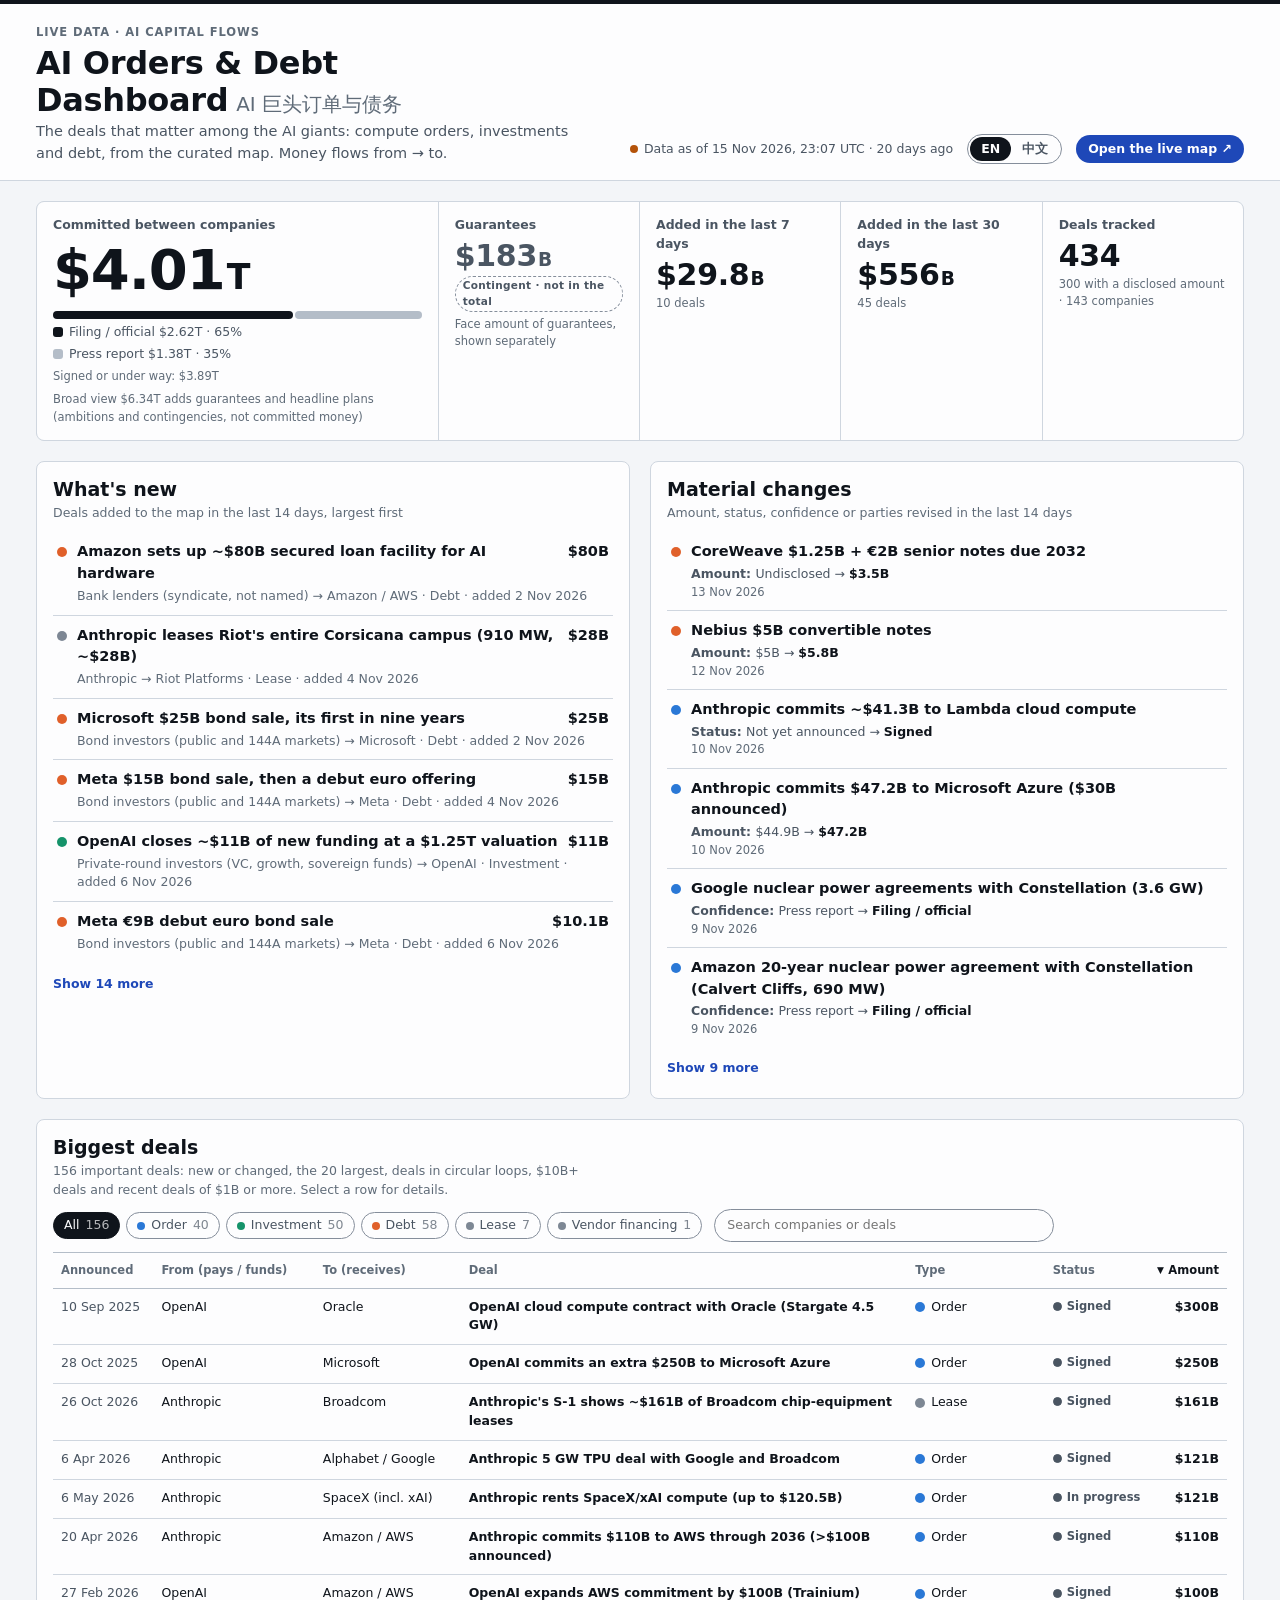
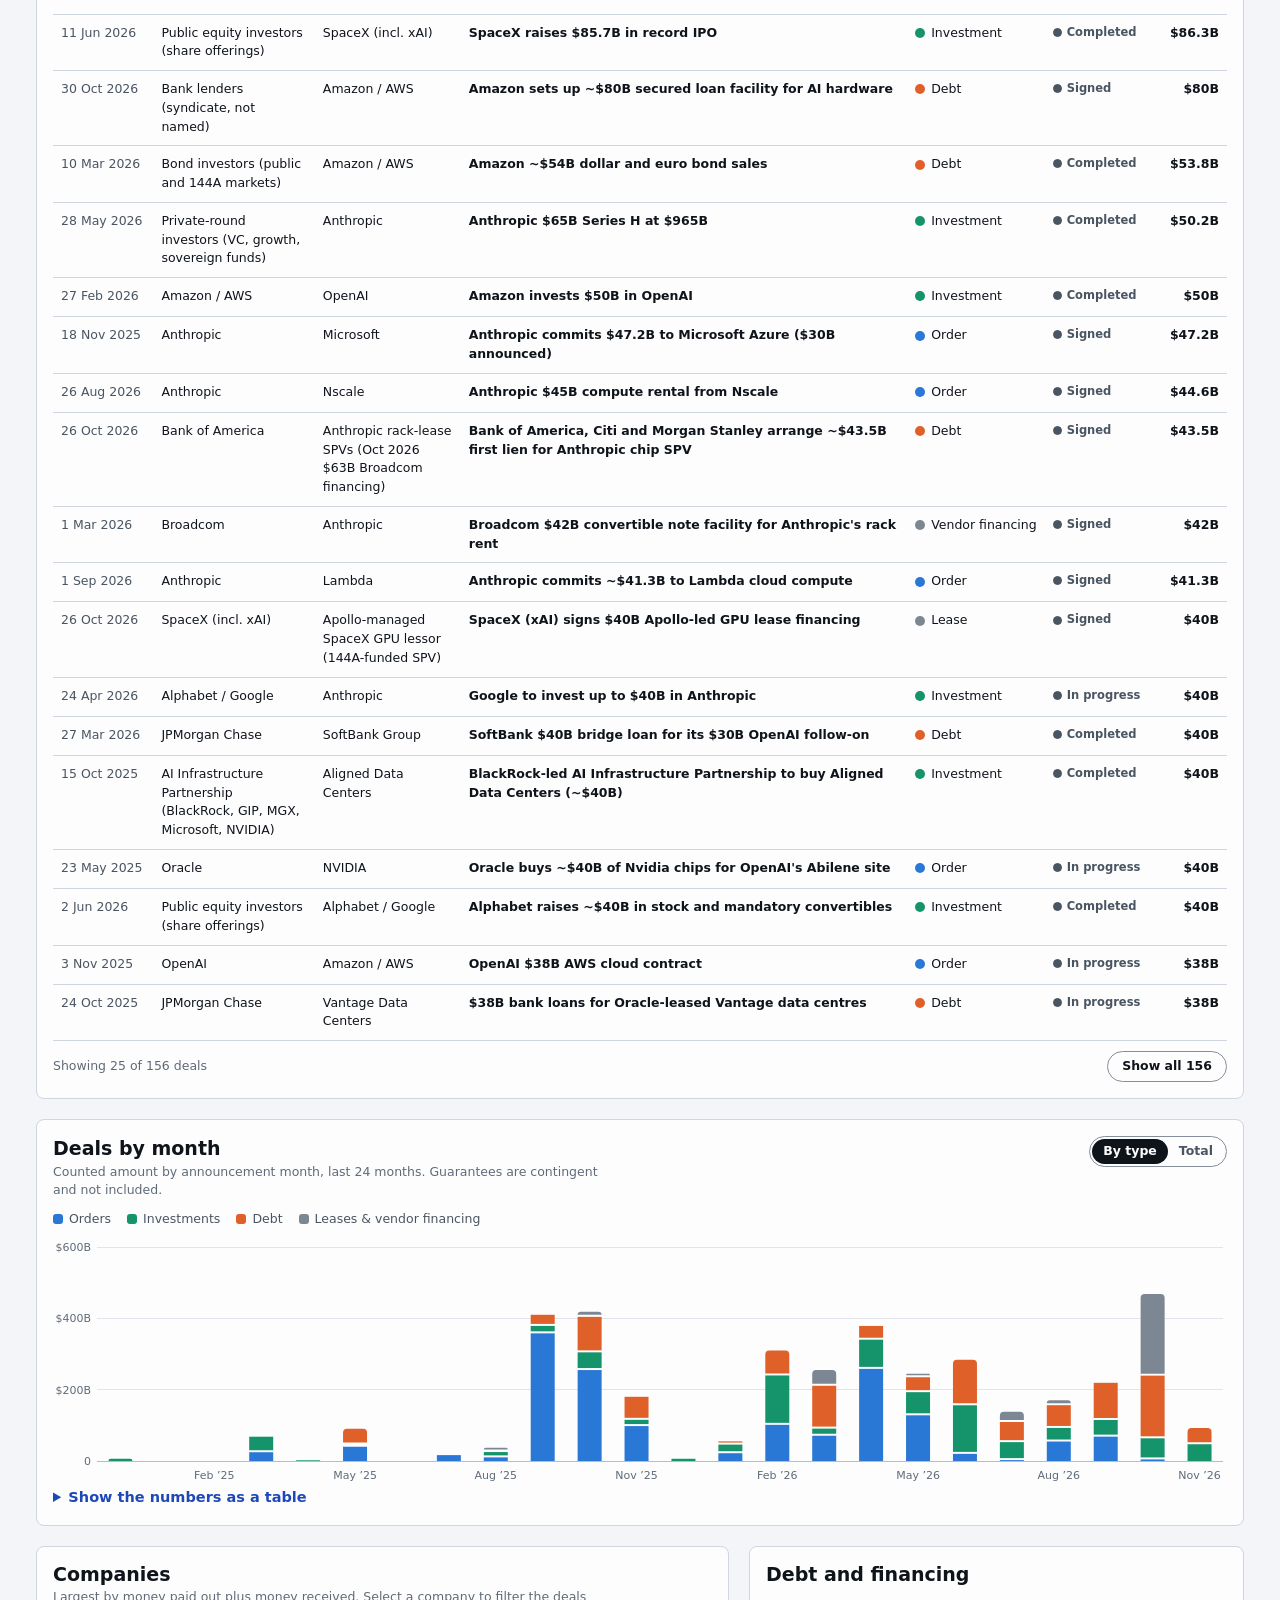
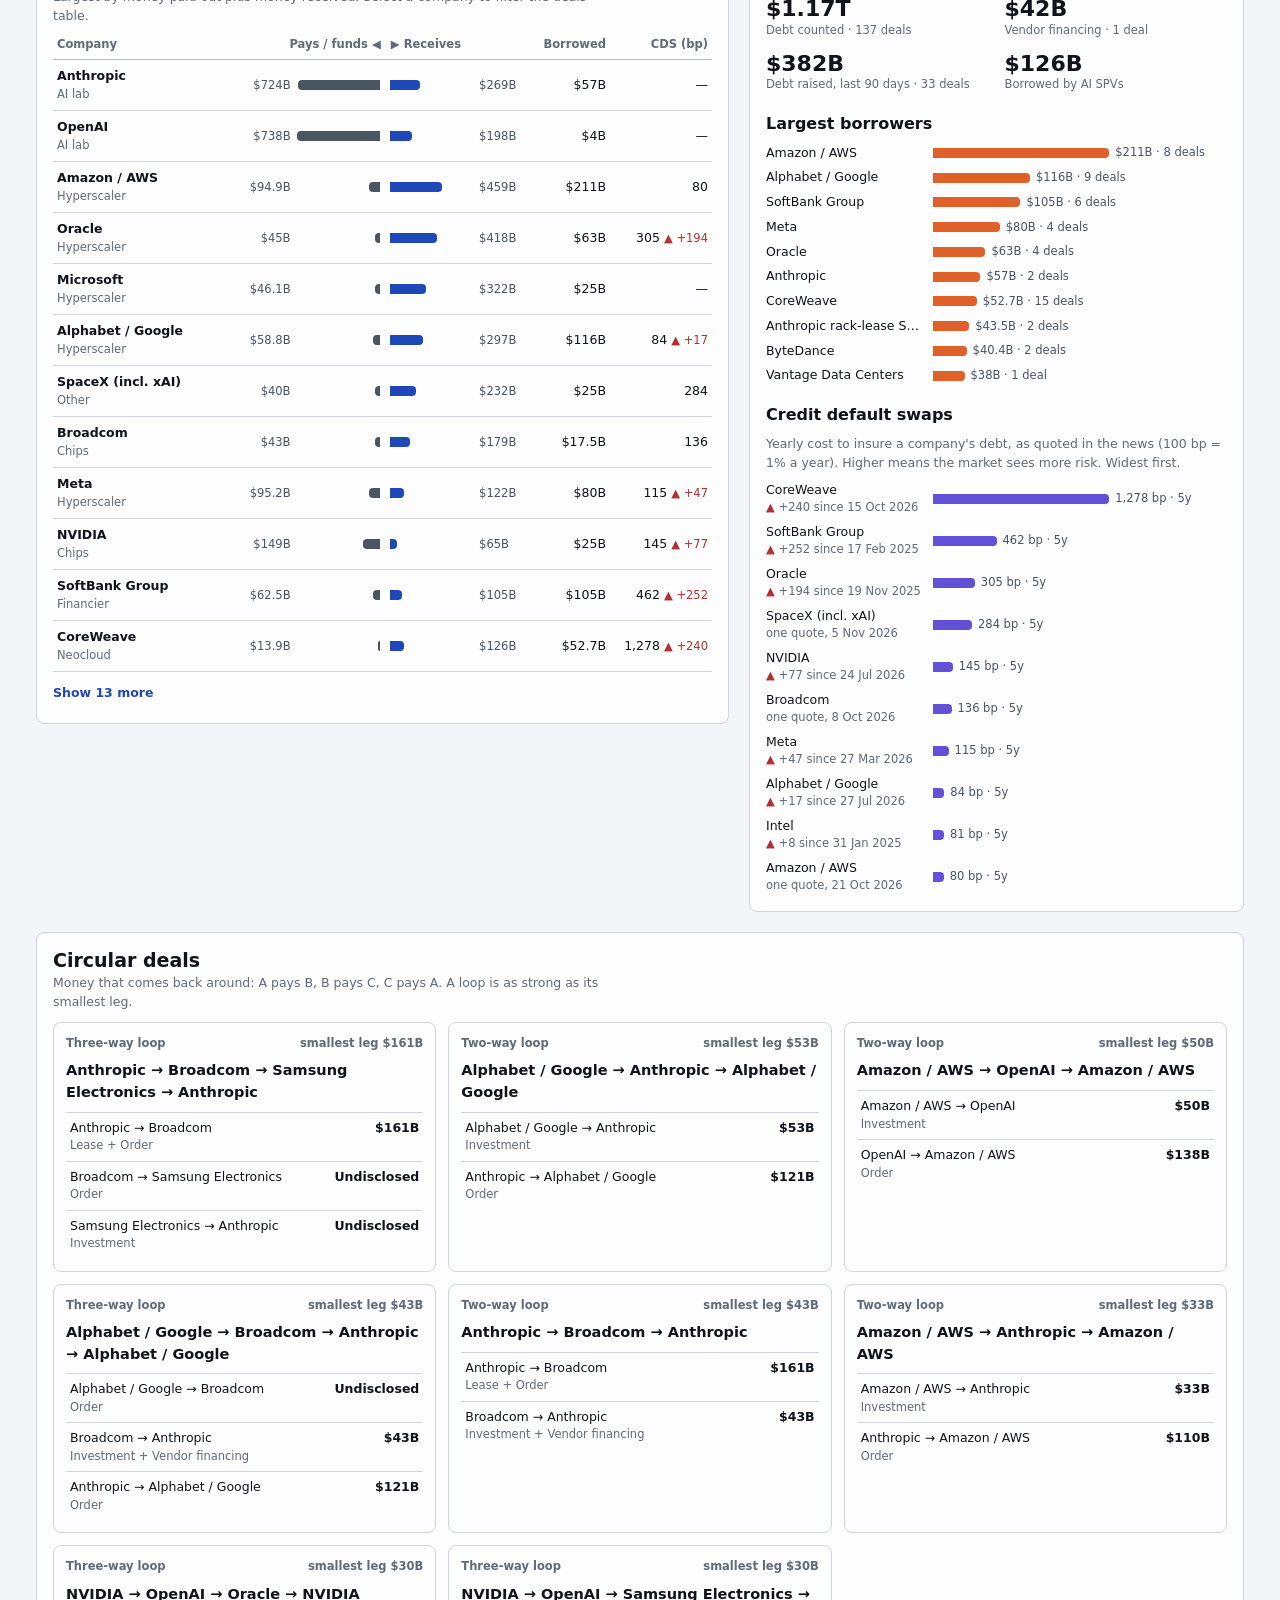
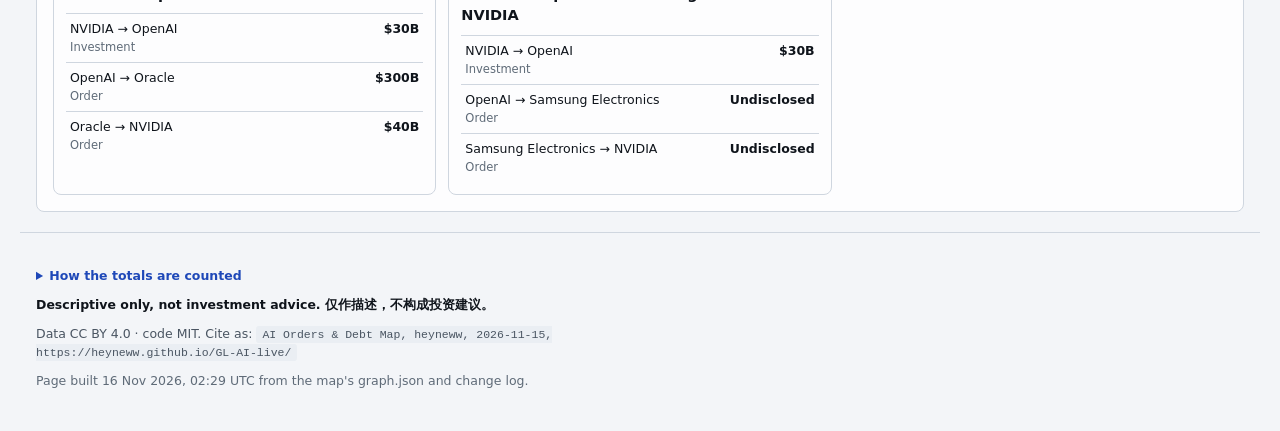
==== commit e1b28dba: "Publish 2026-11-16 02:29 UTC from heyneww/GL-AI-orders-debt@65231d9" ====
--- a/dashboard.html
+++ b/dashboard.html
@@ -356,7 +356,7 @@
 <div class="scrim" id="scrim" hidden></div>
 <aside class="drawer" id="drawer" role="dialog" aria-modal="true" aria-labelledby="d-title" hidden></aside>
 
-<script>window.DASHBOARD = {"schema_version":1,"generated_at":"2026-11-15T23:07:38Z","built_at":"2026-11-16T01:12:33Z","live_url":"https://heyneww.github.io/GL-AI-live/","kpis":{"total_usd":4008405861259,"contingent_usd":183230000000,"headline_usd":2151010000000,"broad_usd":6342645861259,"confirmed_usd":2624488861259,"reported_usd":1383917000000,"binding_usd":3887105861259,"deals":434,"deals_with_amount":300,"companies":143,"new_7d":{"count":10,"usd":29800000000},"new_30d":{"count":45,"usd":555880000000},"announced_30d":{"count":41,"usd":549330000000},"latest_announced":"2026-11-12"},"entities":{"aip":{"name":"AI Infrastructure Partnership (BlackRock, GIP, MGX, Microsoft, NVIDIA)","name_zh":"AI 基础设施合作伙伴关系（AIP）","group":"financier","ticker":null},"airtrunk":{"name":"AirTrunk","name_zh":"AirTrunk（澳大利亚数据中心）","group":"datacenter","ticker":null},"akamai":{"name":"Akamai","name_zh":"阿卡迈（Akamai）","group":"other","ticker":"AKAM"},"alibaba":{"name":"Alibaba","name_zh":"阿里巴巴","group":"hyperscaler","ticker":"BABA"},"aligned-data-centers":{"name":"Aligned Data Centers","name_zh":"Aligned 数据中心","group":"datacenter","ticker":null},"alphabet":{"name":"Alphabet / Google","name_zh":"谷歌（Alphabet）","group":"hyperscaler","ticker":"GOOGL"},"amazon":{"name":"Amazon / AWS","name_zh":"亚马逊（AWS）","group":"hyperscaler","ticker":"AMZN"},"amd":{"name":"AMD","name_zh":"AMD（超威半导体）","group":"chip","ticker":"AMD"},"amkor":{"name":"Amkor Technology","name_zh":"安靠（Amkor）","group":"chip","ticker":"AMKR"},"anthropic":{"name":"Anthropic","name_zh":"Anthropic","group":"model_lab","ticker":null},"apollo":{"name":"Apollo Global","name_zh":"阿波罗全球管理（Apollo）","group":"financier","ticker":"APO"},"apollo-spacex-gpu-lessor":{"name":"Apollo-managed SpaceX GPU lessor (144A-funded SPV)","name_zh":"阿波罗管理的 SpaceX GPU 出租实体（144A 票据融资）","group":"spv","ticker":null},"apple":{"name":"Apple","name_zh":"苹果","group":"other","ticker":"AAPL"},"bank-lenders":{"name":"Bank lenders (syndicate, not named)","name_zh":"银团贷款银行（未具名）","group":"financier","ticker":null},"bank-of-america":{"name":"Bank of America","name_zh":"美国银行","group":"financier","ticker":"BAC"},"beignet-investor":{"name":"Beignet Investor LLC (Meta Hyperion JV)","name_zh":"Beignet Investor（Meta Hyperion 合资公司）","group":"spv","ticker":null},"berkshire-hathaway":{"name":"Berkshire Hathaway","name_zh":"伯克希尔·哈撒韦","group":"financier","ticker":"BRK.B"},"blackstone":{"name":"Blackstone","name_zh":"黑石","group":"financier","ticker":"BX"},"bloom-energy":{"name":"Bloom Energy","name_zh":"Bloom Energy","group":"energy","ticker":"BE"},"blue-owl":{"name":"Blue Owl Capital","name_zh":"Blue Owl 资本","group":"financier","ticker":"OWL"},"bond-investors":{"name":"Bond investors (public and 144A markets)","name_zh":"债券投资者（公开市场及 144A 私募）","group":"financier","ticker":null},"broadcom":{"name":"Broadcom","name_zh":"博通","group":"chip","ticker":"AVGO"},"broadcom-ai-xpv":{"name":"AI XPV (Broadcom chip-lease SPV for Anthropic)","name_zh":"AI XPV（博通为 Anthropic 设立的芯片租赁特殊目的实体）","group":"spv","ticker":null},"broadcom-anthropic-rack-spv":{"name":"Anthropic rack-lease SPVs (Oct 2026 $63B Broadcom financing)","name_zh":"Anthropic 机架租赁特殊目的实体（2026 年 10 月博通 630 亿美元融资）","group":"spv","ticker":null},"brookfield":{"name":"Brookfield Asset Management","name_zh":"布鲁克菲尔德资产管理","group":"financier","ticker":"BAM"},"bytedance":{"name":"ByteDance","name_zh":"字节跳动","group":"hyperscaler","ticker":null},"cerebras":{"name":"Cerebras","name_zh":"Cerebras","group":"chip","ticker":"CBRS"},"citigroup":{"name":"Citigroup (Citi)","name_zh":"花旗集团","group":"financier","ticker":"C"},"classiq":{"name":"Classiq","name_zh":"Classiq（以色列量子软件公司）","group":"other","ticker":null},"constellation-energy":{"name":"Constellation Energy","name_zh":"Constellation 能源","group":"energy","ticker":"CEG"},"core-scientific":{"name":"Core Scientific","name_zh":"Core Scientific","group":"datacenter","ticker":"CORZ"},"coreweave":{"name":"CoreWeave","name_zh":"CoreWeave","group":"neocloud","ticker":"CRWV"},"crusoe":{"name":"Crusoe","name_zh":"Crusoe","group":"neocloud","ticker":null},"crux-ai":{"name":"Crux AI (Blackstone-Google TPU cloud)","name_zh":"Crux AI（黑石与谷歌的 TPU 云合资公司）","group":"neocloud","ticker":null},"deepseek":{"name":"DeepSeek","name_zh":"深度求索（DeepSeek）","group":"model_lab","ticker":null},"eagle-point":{"name":"Eagle Point Credit","name_zh":"Eagle Point Credit（鹰点信贷）","group":"financier","ticker":null},"firmus":{"name":"Firmus","name_zh":"Firmus（澳大利亚 AI 基础设施公司）","group":"neocloud","ticker":null},"fluidstack":{"name":"Fluidstack","name_zh":"Fluidstack","group":"neocloud","ticker":null},"generac":{"name":"Generac","name_zh":"Generac（发电机制造商）","group":"other","ticker":"GNRC"},"goldman-sachs":{"name":"Goldman Sachs","name_zh":"高盛","group":"financier","ticker":"GS"},"helix-digital-infrastructure":{"name":"Helix Digital Infrastructure (KKR-led)","name_zh":"Helix 数字基础设施（KKR 牵头）","group":"datacenter","ticker":null},"hugging-face":{"name":"Hugging Face","name_zh":"Hugging Face（AI 模型平台）","group":"other","ticker":null},"intel":{"name":"Intel","name_zh":"英特尔","group":"chip","ticker":"INTC"},"iren":{"name":"IREN","name_zh":"IREN","group":"neocloud","ticker":"IREN"},"jane-street":{"name":"Jane Street","name_zh":"Jane Street","group":"other","ticker":null},"jpmorgan":{"name":"JPMorgan Chase","name_zh":"摩根大通","group":"financier","ticker":"JPM"},"kyec":{"name":"King Yuan Electronics (KYEC)","name_zh":"京元电子","group":"chip","ticker":"2449.TW"},"lambda":{"name":"Lambda","name_zh":"Lambda","group":"neocloud","ticker":null},"mediatek":{"name":"MediaTek","name_zh":"联发科","group":"chip","ticker":"2454.TW"},"meta":{"name":"Meta","name_zh":"Meta","group":"hyperscaler","ticker":"META"},"micron":{"name":"Micron","name_zh":"美光","group":"chip","ticker":"MU"},"microsoft":{"name":"Microsoft","name_zh":"微软","group":"hyperscaler","ticker":"MSFT"},"mistral":{"name":"Mistral AI","name_zh":"Mistral AI","group":"model_lab","ticker":null},"mizuho":{"name":"Mizuho Financial Group","name_zh":"瑞穗金融集团","group":"financier","ticker":"8411.T"},"morgan-stanley":{"name":"Morgan Stanley","name_zh":"摩根士丹利","group":"financier","ticker":"MS"},"nebius":{"name":"Nebius","name_zh":"Nebius","group":"neocloud","ticker":"NBIS"},"nexus-data-centers":{"name":"Nexus Data Centers","name_zh":"Nexus 数据中心","group":"datacenter","ticker":null},"nscale":{"name":"Nscale","name_zh":"Nscale","group":"neocloud","ticker":null},"nvidia":{"name":"NVIDIA","name_zh":"英伟达","group":"chip","ticker":"NVDA"},"openai":{"name":"OpenAI","name_zh":"OpenAI","group":"model_lab","ticker":null},"oracle":{"name":"Oracle","name_zh":"甲骨文","group":"hyperscaler","ticker":"ORCL"},"pimco":{"name":"PIMCO","name_zh":"PIMCO（品浩）","group":"financier","ticker":null},"powerhouse-data-centers":{"name":"PowerHouse Data Centers","name_zh":"PowerHouse 数据中心","group":"datacenter","ticker":null},"private-investors":{"name":"Private-round investors (VC, growth, sovereign funds)","name_zh":"一级市场投资者（风投、成长基金、主权基金）","group":"financier","ticker":null},"public-equity-investors":{"name":"Public equity investors (share offerings)","name_zh":"公开市场股票投资者（股票发行）","group":"financier","ticker":null},"riot-platforms":{"name":"Riot Platforms","name_zh":"Riot Platforms","group":"datacenter","ticker":"RIOT"},"samsung":{"name":"Samsung Electronics","name_zh":"三星电子","group":"chip","ticker":"005930.KS"},"sk-hynix":{"name":"SK hynix","name_zh":"SK 海力士","group":"chip","ticker":"000660.KS"},"smbc":{"name":"Sumitomo Mitsui Banking Corp. (SMBC)","name_zh":"三井住友银行","group":"financier","ticker":"8316.T"},"softbank":{"name":"SoftBank Group","name_zh":"软银集团","group":"financier","ticker":"9984.T"},"sopaipilla-investor":{"name":"Sopaipilla Investor LLC (Meta El Paso JV)","name_zh":"Sopaipilla Investor（Meta 埃尔帕索合资公司）","group":"spv","ticker":null},"spacex":{"name":"SpaceX (incl. xAI)","name_zh":"SpaceX（含 xAI）","group":"other","ticker":null},"stack-infrastructure":{"name":"STACK Infrastructure (Blue Owl)","name_zh":"STACK Infrastructure（Blue Owl 旗下）","group":"datacenter","ticker":null},"stream-data-centers":{"name":"Stream Data Centers","name_zh":"Stream 数据中心","group":"datacenter","ticker":null},"tencent":{"name":"Tencent","name_zh":"腾讯","group":"hyperscaler","ticker":"0700.HK"},"terawulf":{"name":"TeraWulf","name_zh":"TeraWulf","group":"datacenter","ticker":"WULF"},"tesla":{"name":"Tesla","name_zh":"特斯拉","group":"other","ticker":"TSLA"},"tsmc":{"name":"TSMC","name_zh":"台积电","group":"chip","ticker":"TSM"},"us-government":{"name":"US government (Commerce Dept. / CHIPS Program)","name_zh":"美国政府（商务部 / 芯片法案项目办公室）","group":"other","ticker":null},"vantage-data-centers":{"name":"Vantage Data Centers","name_zh":"Vantage 数据中心","group":"datacenter","ticker":null},"verizon":{"name":"Verizon","name_zh":"威瑞森（Verizon）","group":"other","ticker":"VZ"},"vistra":{"name":"Vistra","name_zh":"Vistra 能源","group":"energy","ticker":"VST"},"volta":{"name":"Volta","name_zh":"Volta","group":"neocloud","ticker":null},"xai":{"name":"xAI (merged into SpaceX, Feb 2026)","name_zh":"xAI（2026 年 2 月并入 SpaceX）","group":"model_lab","ticker":null},"zankore":{"name":"Zankore","name_zh":"Zankore（印尼 AI 云）","group":"neocloud","ticker":null}},"deals":[{"id":"bond-investors-alphabet-2026-11-hkd-sgd-notes","kind":"debt","subkind":"senior notes (HKD and SGD)","subkind_zh":"优先票据（港元与新加坡元）","from":"bond-investors","to":"alphabet","amount_usd":3800000000,"counted_usd":3800000000,"contingent_usd":0,"headline_usd":null,"amount_text":"≈ US$3.8B as reported: HK$16B (≈ US$2.0B) in 3 tranches (HK$7.5B 2-year at 4.35%, HK$7B 5-year at 4.70%, HK$1.5B 10-year at 5.20%) plus S$2.28B (≈ US$1.8B) in 4 tranches (S$370M 2-year at 2.50%, S$900M 5-year at 3.00%, S$330M 10-year at 3.40%, S$680M 30-year at 3.80%); reoffer yields; upsized from a US$3B target; orders above US$7B; settlement 19 Nov 2026","announced":"2026-11-12","status":"signed","confidence":"reported","title_en":"Alphabet debut Hong Kong and Singapore dollar bonds (≈ US$3.8B)","title_zh":"Alphabet 首次发行港元及新加坡元债券（约 38 亿美元）","summary_en":"Alphabet priced its first Hong Kong dollar and Singapore dollar bonds on 12 November 2026, HK$16 billion and S$2.28 billion in seven tranches of 2 to 30 years, about US$3.8 billion in all, upsized from a US$3 billion target; HSBC and JPMorgan were joint global coordinators and…","summary_zh":"Alphabet 于 2026 年 11 月 12 日为其首批港元及新加坡元债券定价，共 160 亿港元和 22.8 亿新加坡元，分 7 档、期限 2 至 30 年，合计约 38 亿美元，由 30 亿美元目标上调；汇丰和摩根大通任联席全球协调人，定于 11 月 19 日交割。募…","source":{"url":"https://www.thestandard.com.hk/finance/article/348350/Alphabet-raises-US38-billion-in-first-Hong-Kong-Singapore-dollar-bonds","publisher":"The Standard (Reuters)","date":"2026-11-12"},"added":"2026-11-14","tags":["new","recent"]},{"id":"nvidia-anthropic-2026-11-ipo-placement","kind":"investment","subkind":"concurrent private placement (Class N common stock)","subkind_zh":"同步私募配售（N 类普通股）","from":"nvidia","to":"anthropic","amount_usd":10000000000,"counted_usd":10000000000,"contingent_usd":0,"headline_usd":null,"amount_text":"~$10.0B of Class N common stock at the IPO price (135,135,135 shares at the $74 midpoint of the $70–78 range), part of a $26.0B private placement by seven suppliers that closes immediately after the IPO and is contingent on its completion, per Anthropic's S-1/A","announced":"2026-11-10","status":"signed","confidence":"confirmed","title_en":"Nvidia to buy $10.0B of Anthropic stock alongside its IPO","title_zh":"英伟达将在 Anthropic IPO 同时认购 100 亿美元股票","summary_en":"Anthropic's amended S-1 of 10 November 2026 says Nvidia will buy about $10.0B of non-voting Class N common stock at the IPO price in a private placement closing right after the IPO. The seven buyers (Google, Nvidia, AMD, Broadcom, Micron, Microsoft and TSMC) are all suppliers…","summary_zh":"Anthropic 2026 年 11 月 10 日的修订版 S-1 显示，英伟达将以 IPO 价格认购约 100 亿美元的无投票权 N 类普通股，该私募配售于 IPO 完成后立即交割。七家认购方（谷歌、英伟达、AMD、博通、美光、微软和台积电）均为 Anthropic 的供应…","source":{"url":"https://www.sec.gov/Archives/edgar/data/2130357/000162828026072484/anthropicpbc-sx1ax2.htm","publisher":"Anthropic (SEC S-1/A)","date":"2026-11-10"},"added":"2026-11-10","tags":["new","big","recent"]},{"id":"alphabet-anthropic-2026-11-ipo-placement","kind":"investment","subkind":"concurrent private placement (Class N common stock)","subkind_zh":"同步私募配售（N 类普通股）","from":"alphabet","to":"anthropic","amount_usd":10000000000,"counted_usd":10000000000,"contingent_usd":0,"headline_usd":null,"amount_text":"~$10.0B of Class N common stock at the IPO price (135,135,135 shares at the $74 midpoint of the $70–78 range), part of a $26.0B private placement by seven suppliers that closes immediately after the IPO and is contingent on its completion, per Anthropic's S-1/A","announced":"2026-11-10","status":"signed","confidence":"confirmed","title_en":"Google to buy $10.0B of Anthropic stock alongside its IPO","title_zh":"谷歌将在 Anthropic IPO 同时认购 100 亿美元股票","summary_en":"Anthropic's amended S-1 of 10 November 2026 says Google will buy about $10.0B of non-voting Class N common stock at the IPO price in a private placement closing right after the IPO. The seven buyers (Google, Nvidia, AMD, Broadcom, Micron, Microsoft and TSMC) are all suppliers…","summary_zh":"Anthropic 2026 年 11 月 10 日的修订版 S-1 显示，谷歌将以 IPO 价格认购约 100 亿美元的无投票权 N 类普通股，该私募配售于 IPO 完成后立即交割。七家认购方（谷歌、英伟达、AMD、博通、美光、微软和台积电）均为 Anthropic 的供应商…","source":{"url":"https://www.sec.gov/Archives/edgar/data/2130357/000162828026072484/anthropicpbc-sx1ax2.htm","publisher":"Anthropic (SEC S-1/A)","date":"2026-11-10"},"added":"2026-11-10","tags":["new","circular","big","recent"]},{"id":"amd-anthropic-2026-11-ipo-placement","kind":"investment","subkind":"concurrent private placement (Class N common stock)","subkind_zh":"同步私募配售（N 类普通股）","from":"amd","to":"anthropic","amount_usd":2500000000,"counted_usd":2500000000,"contingent_usd":0,"headline_usd":null,"amount_text":"~$2.5B of Class N common stock at the IPO price (33,783,783 shares at the $74 midpoint of the $70–78 range), part of a $26.0B private placement by seven suppliers that closes immediately after the IPO and is contingent on its completion, per Anthropic's S-1/A","announced":"2026-11-10","status":"signed","confidence":"confirmed","title_en":"AMD to buy $2.5B of Anthropic stock alongside its IPO","title_zh":"AMD 将在 Anthropic IPO 同时认购 25 亿美元股票","summary_en":"Anthropic's amended S-1 of 10 November 2026 says AMD will buy about $2.5B of non-voting Class N common stock at the IPO price in a private placement closing right after the IPO. The seven buyers (Google, Nvidia, AMD, Broadcom, Micron, Microsoft and TSMC) are all suppliers to…","summary_zh":"Anthropic 2026 年 11 月 10 日的修订版 S-1 显示，AMD 将以 IPO 价格认购约 25 亿美元的无投票权 N 类普通股，该私募配售于 IPO 完成后立即交割。七家认购方（谷歌、英伟达、AMD、博通、美光、微软和台积电）均为 Anthropic 的供应…","source":{"url":"https://www.sec.gov/Archives/edgar/data/2130357/000162828026072484/anthropicpbc-sx1ax2.htm","publisher":"Anthropic (SEC S-1/A)","date":"2026-11-10"},"added":"2026-11-10","tags":["new","recent"]},{"id":"microsoft-anthropic-2026-11-ipo-placement","kind":"investment","subkind":"concurrent private placement (Class N common stock)","subkind_zh":"同步私募配售（N 类普通股）","from":"microsoft","to":"anthropic","amount_usd":1000000000,"counted_usd":1000000000,"contingent_usd":0,"headline_usd":null,"amount_text":"~$1.0B of Class N common stock at the IPO price (13,513,513 shares at the $74 midpoint of the $70–78 range), part of a $26.0B private placement by seven suppliers that closes immediately after the IPO and is contingent on its completion, per Anthropic's S-1/A","announced":"2026-11-10","status":"signed","confidence":"confirmed","title_en":"Microsoft to buy $1.0B of Anthropic stock alongside its IPO","title_zh":"微软将在 Anthropic IPO 同时认购 10 亿美元股票","summary_en":"Anthropic's amended S-1 of 10 November 2026 says Microsoft will buy about $1.0B of non-voting Class N common stock at the IPO price in a private placement closing right after the IPO. The seven buyers (Google, Nvidia, AMD, Broadcom, Micron, Microsoft and TSMC) are all suppliers…","summary_zh":"Anthropic 2026 年 11 月 10 日的修订版 S-1 显示，微软将以 IPO 价格认购约 10 亿美元的无投票权 N 类普通股，该私募配售于 IPO 完成后立即交割。七家认购方（谷歌、英伟达、AMD、博通、美光、微软和台积电）均为 Anthropic 的供应商…","source":{"url":"https://www.sec.gov/Archives/edgar/data/2130357/000162828026072484/anthropicpbc-sx1ax2.htm","publisher":"Anthropic (SEC S-1/A)","date":"2026-11-10"},"added":"2026-11-10","tags":["new","recent"]},{"id":"micron-anthropic-2026-11-ipo-placement","kind":"investment","subkind":"concurrent private placement (Class N common stock)","subkind_zh":"同步私募配售（N 类普通股）","from":"micron","to":"anthropic","amount_usd":1000000000,"counted_usd":1000000000,"contingent_usd":0,"headline_usd":null,"amount_text":"~$1.0B of Class N common stock at the IPO price (13,513,513 shares at the $74 midpoint of the $70–78 range), part of a $26.0B private placement by seven suppliers that closes immediately after the IPO and is contingent on its completion, per Anthropic's S-1/A","announced":"2026-11-10","status":"signed","confidence":"confirmed","title_en":"Micron to buy $1.0B of Anthropic stock alongside its IPO","title_zh":"美光将在 Anthropic IPO 同时认购 10 亿美元股票","summary_en":"Anthropic's amended S-1 of 10 November 2026 says Micron will buy about $1.0B of non-voting Class N common stock at the IPO price in a private placement closing right after the IPO. The seven buyers (Google, Nvidia, AMD, Broadcom, Micron, Microsoft and TSMC) are all suppliers to…","summary_zh":"Anthropic 2026 年 11 月 10 日的修订版 S-1 显示，美光将以 IPO 价格认购约 10 亿美元的无投票权 N 类普通股，该私募配售于 IPO 完成后立即交割。七家认购方（谷歌、英伟达、AMD、博通、美光、微软和台积电）均为 Anthropic 的供应商…","source":{"url":"https://www.sec.gov/Archives/edgar/data/2130357/000162828026072484/anthropicpbc-sx1ax2.htm","publisher":"Anthropic (SEC S-1/A)","date":"2026-11-10"},"added":"2026-11-10","tags":["new","recent"]},{"id":"broadcom-anthropic-2026-11-ipo-placement","kind":"investment","subkind":"concurrent private placement (Class N common stock)","subkind_zh":"同步私募配售（N 类普通股）","from":"broadcom","to":"anthropic","amount_usd":1000000000,"counted_usd":1000000000,"contingent_usd":0,"headline_usd":null,"amount_text":"~$1.0B of Class N common stock at the IPO price (13,513,513 shares at the $74 midpoint of the $70–78 range), part of a $26.0B private placement by seven suppliers that closes immediately after the IPO and is contingent on its completion, per Anthropic's S-1/A","announced":"2026-11-10","status":"signed","confidence":"confirmed","title_en":"Broadcom to buy $1.0B of Anthropic stock alongside its IPO","title_zh":"博通将在 Anthropic IPO 同时认购 10 亿美元股票","summary_en":"Anthropic's amended S-1 of 10 November 2026 says Broadcom will buy about $1.0B of non-voting Class N common stock at the IPO price in a private placement closing right after the IPO. The seven buyers (Google, Nvidia, AMD, Broadcom, Micron, Microsoft and TSMC) are all suppliers…","summary_zh":"Anthropic 2026 年 11 月 10 日的修订版 S-1 显示，博通将以 IPO 价格认购约 10 亿美元的无投票权 N 类普通股，该私募配售于 IPO 完成后立即交割。七家认购方（谷歌、英伟达、AMD、博通、美光、微软和台积电）均为 Anthropic 的供应商…","source":{"url":"https://www.sec.gov/Archives/edgar/data/2130357/000162828026072484/anthropicpbc-sx1ax2.htm","publisher":"Anthropic (SEC S-1/A)","date":"2026-11-10"},"added":"2026-11-10","tags":["new","circular","recent"]},{"id":"tsmc-anthropic-2026-11-ipo-placement","kind":"investment","subkind":"concurrent private placement (Class N common stock)","subkind_zh":"同步私募配售（N 类普通股）","from":"tsmc","to":"anthropic","amount_usd":500000000,"counted_usd":500000000,"contingent_usd":0,"headline_usd":null,"amount_text":"~$0.5B of Class N common stock at the IPO price (6,756,756 shares at the $74 midpoint of the $70–78 range) through TSMC Partners, part of a $26.0B private placement by seven suppliers that closes immediately after the IPO and is contingent on its completion, per Anthropic's S-1/A; TSMC's board approved up to $500M on 10 Nov 2026","announced":"2026-11-10","status":"signed","confidence":"confirmed","title_en":"TSMC to buy $0.5B of Anthropic stock alongside its IPO","title_zh":"台积电将在 Anthropic IPO 同时认购 5 亿美元股票","summary_en":"Anthropic's amended S-1 of 10 November 2026 says TSMC, through TSMC Partners, will buy about $0.5B of non-voting Class N common stock at the IPO price in a private placement closing right after the IPO; TSMC's board approved the investment the same day. The seven buyers…","summary_zh":"Anthropic 2026 年 11 月 10 日的修订版 S-1 显示，台积电将通过 TSMC Partners 以 IPO 价格认购约 5 亿美元的无投票权 N 类普通股，该私募配售于 IPO 完成后立即交割；台积电董事会同日批准该项投资。七家认购方（谷歌、英伟达、AMD…","source":{"url":"https://www.sec.gov/Archives/edgar/data/2130357/000162828026072484/anthropicpbc-sx1ax2.htm","publisher":"Anthropic (SEC S-1/A)","date":"2026-11-10"},"added":"2026-11-10","tags":["new"]},{"id":"private-investors-openai-2026-11-round","kind":"investment","subkind":"equity funding round (first close)","subkind_zh":"股权融资（首轮交割）","from":"private-investors","to":"openai","amount_usd":11000000000,"counted_usd":11000000000,"contingent_usd":0,"headline_usd":null,"amount_text":"~$11B first close at a $1.25T valuation (pre-money per The Information), per Bloomberg and The Information; CNBC reported on 12 Nov that the raise reached $15B (single outlet, so the extra ~$4B is not counted yet); the round may reach up to ~$20B; investors not named","announced":"2026-11-06","status":"reported","confidence":"reported","title_en":"OpenAI closes ~$11B of new funding at a $1.25T valuation","title_zh":"OpenAI 以 1.25 万亿美元估值完成约 110 亿美元新融资","summary_en":"Bloomberg and The Information reported on 6 November 2026 that OpenAI had closed about $11B, the first part of a new round at a $1.25T valuation, scaled back from an earlier goal of $30B or more at $1.4T after the AI stock rout; the round could grow to about $20B. OpenAI has…","summary_zh":"据彭博和 The Information 2026 年 11 月 6 日报道，OpenAI 已完成约 110 亿美元融资，为新一轮融资的首轮交割，估值 1.25 万亿美元；此前在 AI 股票暴跌后，OpenAI 已将原定以 1.4 万亿美元估值融资 300 亿美元以上的目标下调…","source":{"url":"https://www.bloomberg.com/news/articles/2026-11-06/openai-completes-11-billion-portion-of-funding-at-1-25-trillion-value","publisher":"Bloomberg","date":"2026-11-06"},"added":"2026-11-06","tags":["new","big","recent"]},{"id":"bond-investors-meta-2026-11-notes-2","kind":"debt","subkind":"senior notes (EUR)","subkind_zh":null,"from":"bond-investors","to":"meta","amount_usd":10050000000,"counted_usd":10050000000,"contingent_usd":0,"headline_usd":null,"amount_text":"€9B, ~US$10.05B at ~1.117 (approximate conversion; the rate reported for Alphabet's euro sale the same week): €1.75B 4.300% Senior Notes due 2031; €1.25B 4.650% Senior Notes due 2033; €1B 4.900% Senior Notes due 2035; €1.75B 5.400% Senior Notes due 2038; €1.75B 6.050% Senior Notes due 2044; €1.5B 6.400% Senior Notes due 2065; priced 4 Nov 2026, settlement expected 12 Nov","announced":"2026-11-04","status":"signed","confidence":"confirmed","title_en":"Meta €9B debut euro bond sale","title_zh":"Meta 首次发行欧元债券，规模 90 亿欧元","summary_en":"A day after its $15B dollar bond, Meta priced its first euro bonds: €9B (about $10B) in six tranches due 2031 to 2065, according to its final 424B5 prospectus, for general corporate purposes as it funds AI infrastructure. The two sales raised about $25B in a week.","summary_zh":"据 Meta 最终 424B5 发行说明书，在发行 150 亿美元美元债券次日，Meta 为其首批欧元债券定价：共 90 亿欧元（约 100 亿美元），分六档，2031 至 2065 年到期，用于一般公司用途，为 AI 基础设施筹资。两次发行一周内合计融资约 250 亿美元。","source":{"url":"https://www.sec.gov/Archives/edgar/data/1326801/000119312526450754/d44678d424b5.htm","publisher":"SEC EDGAR (Meta Platforms, Inc. 424B5)","date":"2026-11-06"},"added":"2026-11-06","tags":["new","changed","big","recent"]},{"id":"bond-investors-alphabet-2026-11-notes","kind":"debt","subkind":"senior notes (EUR)","subkind_zh":null,"from":"bond-investors","to":"alphabet","amount_usd":6700000000,"counted_usd":6700000000,"contingent_usd":0,"headline_usd":null,"amount_text":"€6B, ~US$6.7B at ~1.117 as reported: 7 tranches: €750M Floating Rate Notes due 2028; €750M 3.700% Notes due 2028; €1.25B 4.050% Notes due 2030; €750M 4.250% Notes due 2032; €750M 4.500% Notes due 2035; €750M 4.875% Notes due 2039; €1B 5.250% Notes due 2045; settlement 5 Nov 2026","announced":"2026-11-04","status":"completed","confidence":"confirmed","title_en":"Alphabet €6B notes offering","title_zh":"Alphabet发行 60 亿欧元票据","summary_en":"Alphabet sold €6B (about $6.7B) of notes in 7 tranches due 2028–2045, its second euro bond sale of 2026, according to its 424B2 prospectus filed on 2026-11-04; the dollar figure is the conversion reported at launch.","summary_zh":"Alphabet于 2026 年 11 月 4 日提交 424B2 发行说明书，发行 7 档共 60 亿欧元（约 67 亿美元）票据，2028 至 2045 年到期，为其 2026 年第二次发行欧元债券；美元金额为发行时报道的折算值。","source":{"url":"https://www.globalbankingandfinance.com/alphabet-kicks-off-6-billion-bond-sale-tests-appetite-tech/","publisher":"Global Banking & Finance Review (Reuters)","date":"2026-11-02"},"added":"2026-11-04","tags":["new","changed","recent"]},{"id":"bond-investors-meta-2026-11-notes","kind":"debt","subkind":"corporate bonds (investment grade)","subkind_zh":"公司债券（投资级）","from":"bond-investors","to":"meta","amount_usd":15000000000,"counted_usd":15000000000,"contingent_usd":0,"headline_usd":null,"amount_text":"$15B of US-dollar senior notes per Meta's final 424B5: $3.25B 5.850% due 2031, $3.25B 6.250% due 2033, $4B 6.550% due 2036, $1.75B 7.350% due 2046, $2.75B 7.500% due 2056; priced 3 Nov 2026 with about $58B of orders, settled 5 Nov; the separate euro sale priced on 4 Nov is its own edge (bond-investors-meta-2026-11-notes-2)","announced":"2026-11-03","status":"completed","confidence":"confirmed","title_en":"Meta $15B bond sale, then a debut euro offering","title_zh":"Meta 发行 150 亿美元债券，随后首次发行欧元债券","summary_en":"Meta sold $15B of investment-grade bonds in five tranches on 3 November 2026, drawing about $58B of orders, a week after its $37.5B share and convertible offerings, to fund AI infrastructure. It then opened its first euro bond sale, which is expected to take the combined raise…","summary_zh":"Meta 于 2026 年 11 月 3 日发行 150 亿美元投资级债券，分五档，获约 580 亿美元认购，距其 375 亿美元股票和可转换优先股发行仅一周，资金用于 AI 基础设施。随后 Meta 启动首次欧元债券发行，预计合计融资将超过 200 亿美元。","source":{"url":"https://www.bloomberg.com/news/articles/2026-11-03/meta-kicks-off-debt-offering-in-push-to-fund-ai-investments","publisher":"Bloomberg","date":"2026-11-03"},"added":"2026-11-04","tags":["new","changed","big","recent"]},{"id":"public-equity-investors-oracle-2026-11-common-stock","kind":"investment","subkind":"underwritten common stock offering","subkind_zh":"包销普通股发行","from":"public-equity-investors","to":"oracle","amount_usd":10000000000,"counted_usd":10000000000,"contingent_usd":0,"headline_usd":null,"amount_text":"$10.0B: 86,206,897 shares at $116.00 (an 11.2% discount to the 30 Oct close of $130.67); ~$9.9B net; priced 2 Nov 2026, closing 4 Nov 2026","announced":"2026-11-02","status":"signed","confidence":"confirmed","title_en":"Oracle $10B share sale alongside a $10B bond sale","title_zh":"甲骨文出售 100 亿美元股票，同时发行 100 亿美元债券","summary_en":"Oracle priced an underwritten sale of about 86.2 million new shares at $116, raising $10B before costs, alongside a separate $10B bond sale, to fund its AI data-centre build-out. The shares were sold at an 11% discount and Oracle's stock fell sharply on the news; the deals were…","summary_zh":"甲骨文定价包销发行约 8620 万股新股，每股 116 美元，扣除费用前募资 100 亿美元，同时另行发行 100 亿美元债券，为其 AI 数据中心建设融资。新股折价 11% 发行，消息公布后甲骨文股价大跌；两笔交易预计于 2026 年 11 月 4 日交割。","source":{"url":"https://www.sec.gov/Archives/edgar/data/1341439/000119312526445847/d181425d424b5.htm","publisher":"Oracle (SEC 424B5)","date":"2026-11-04"},"added":"2026-11-03","tags":["new","big","recent"]},{"id":"bond-investors-oracle-2026-11-notes","kind":"debt","subkind":"corporate bonds (investment grade)","subkind_zh":"公司债券（投资级）","from":"bond-investors","to":"oracle","amount_usd":10000000000,"counted_usd":10000000000,"contingent_usd":0,"headline_usd":null,"amount_text":"$10B senior notes in five tranches: $2.0B 7.000% due 2029, $1.75B 7.450% due 2031, $2.25B 7.850% due 2033, $2.5B 8.000% due 2037, $1.5B 8.650% due 2046; priced 2 Nov 2026, closing 4 Nov 2026","announced":"2026-11-02","status":"signed","confidence":"confirmed","title_en":"Oracle $10B bond sale alongside a $10B share sale","title_zh":"甲骨文发行 100 亿美元债券，同时出售 100 亿美元股票","summary_en":"Oracle priced $10B of senior notes in five tranches with coupons from 7.0% to 8.65%, alongside a separate $10B common stock sale, to fund its AI data-centre build-out; Oracle had said these two deals use its whole $20B cap on new capital through fiscal 2030. Both were set to…","summary_zh":"甲骨文定价发行 100 亿美元优先票据，分五档，票息 7.0% 至 8.65%，同时另行出售 100 亿美元普通股，为其 AI 数据中心建设融资；甲骨文此前表示，这两笔交易用尽了其至 2030 财年新增融资 200 亿美元的上限。两笔交易预计于 2026 年 11 月 4 日交…","source":{"url":"https://www.sec.gov/Archives/edgar/data/1341439/000119312526445846/d181336d424b2.htm","publisher":"Oracle (SEC 424B2)","date":"2026-11-04"},"added":"2026-11-03","tags":["new","big","recent"]},{"id":"bank-lenders-amazon-2026-10-secured-loan-facility","kind":"debt","subkind":"secured delayed-draw loan facility (purchased-asset collateral)","subkind_zh":"抵押延迟提取贷款额度（以所购资产为抵押）","from":"bank-lenders","to":"amazon","amount_usd":80000000000,"counted_usd":80000000000,"contingent_usd":0,"headline_usd":null,"amount_text":"Up to ~$80.0B secured loan facility disclosed in Amazon's Q3 2026 10-Q (filed 30 Oct 2026): borrowings at Amazon's discretion from Q1 2027 through Q3 2028, variable rates, each borrowing matures 5 years after drawing, secured by certain purchased assets; lenders and signing date not disclosed; nothing drawn yet","announced":"2026-10-30","status":"signed","confidence":"confirmed","title_en":"Amazon sets up ~$80B secured loan facility for AI hardware","title_zh":"亚马逊设立约 800 亿美元抵押贷款额度用于 AI 硬件","summary_en":"Amazon's third-quarter 10-Q discloses a secured loan facility of up to about $80B that it can draw from early 2027 to the third quarter of 2028 to pay for purchased assets, which serve as collateral; each draw runs five years and is booked as long-term debt. The filing names…","summary_zh":"亚马逊第三季度 10-Q 披露一项最高约 800 亿美元的抵押贷款额度，可在 2027 年初至 2028 年第三季度提款，用于支付所购资产并以该等资产为抵押；每笔借款期限五年，计入长期债务。文件未披露贷款方和签署日期；媒体称这是一项以硬件为抵押、为亚马逊 AI 资本开支提供资金…","source":{"url":"https://www.sec.gov/Archives/edgar/data/1018724/000101872426000040/amzn-20260930.htm","publisher":"SEC EDGAR (Amazon 10-Q)","date":"2026-10-30"},"added":"2026-11-02","tags":["new","top","big","recent"]},{"id":"bond-investors-microsoft-2026-10-notes","kind":"debt","subkind":"corporate bonds (investment grade)","subkind_zh":"公司债（投资级）","from":"bond-investors","to":"microsoft","amount_usd":25000000000,"counted_usd":25000000000,"contingent_usd":0,"headline_usd":null,"amount_text":"$25B in 10 tranches priced 29 Oct 2026 ($2B floating, $23B fixed): $1B FRN (SOFR + 0.35%) and $2B 4.850% due 2028; $1B FRN (SOFR + 0.53%) and $3.25B 5.000% due 2029; $3.25B 5.200% due 2031; $2.5B 5.350% due 2033; $4B 5.550% due 2036; $2B 6.150% due 2046; $4B 6.250% due 2056; $2B 6.350% due 2066; settlement 4 Nov 2026; orders reported above $100B","announced":"2026-10-29","status":"signed","confidence":"confirmed","title_en":"Microsoft $25B bond sale, its first in nine years","title_zh":"微软发行 250 亿美元债券，为九年来首次","summary_en":"Microsoft priced $25B of senior notes in ten tranches on 29 October 2026, its first US bond sale since 2017, with J.P. Morgan, UBS and Wells Fargo among the bookrunners. Proceeds are for general corporate purposes, including capital spending as its AI build-out pushes capex…","summary_zh":"微软于 2026 年 10 月 29 日为 250 亿美元、分十档的优先票据定价，是其 2017 年以来首次在美国发债，摩根大通、瑞银和富国银行等担任账簿管理人。所得资金用于一般企业用途，包括资本开支；随着 AI 基础设施建设推进，微软今年资本开支预计约 1700 亿美元。","source":{"url":"https://www.sec.gov/Archives/edgar/data/789019/000119312526442618/d150456d424b2.htm","publisher":"Microsoft (SEC 424B2)","date":"2026-10-29"},"added":"2026-11-02","tags":["new","big","recent"]},{"id":"anthropic-riot-platforms-2026-10-corsicana-lease","kind":"lease","subkind":"data-centre lease (powered land, triple net)","subkind_zh":"数据中心租约（电力配套土地，三重净租赁）","from":"anthropic","to":"riot-platforms","amount_usd":28000000000,"counted_usd":28000000000,"contingent_usd":0,"headline_usd":null,"amount_text":"~$28B over the 15-year initial term per Riot; base rent $130 per kW of critical IT load a month for each delivered block, rising 3% a year; 910 MW in three phases (400, 200 and 310 MW); two five-year extensions at the tenant's option","announced":"2026-10-28","status":"signed","confidence":"confirmed","title_en":"Anthropic leases Riot's entire Corsicana campus (910 MW, ~$28B)","title_zh":"Anthropic 租用 Riot 科西卡纳整个园区（910 兆瓦，约 280 亿美元）","summary_en":"Riot Platforms leased the whole 910 MW of its Corsicana, Texas campus to Anthropic for a 15-year initial term worth about $28B, its second lease with Anthropic after Rockdale. Riot builds the power and site infrastructure; Anthropic brings its own computing equipment and pays…","summary_zh":"Riot Platforms 将其得州科西卡纳园区全部 910 兆瓦租给 Anthropic，15 年初始租期价值约 280 亿美元，是继 Rockdale 之后与 Anthropic 的第二份租约。Riot 负责建设电力和场地基础设施，Anthropic 自备计算设备并承担税…","source":{"url":"https://www.sec.gov/Archives/edgar/data/1167419/000110465926122417/riot-20260930x10q.htm","publisher":"Riot Platforms (SEC 10-Q)","date":"2026-11-04"},"added":"2026-11-04","tags":["new","big","recent"]},{"id":"us-government-constellation-energy-2026-10-nuclear-uprate-loan","kind":"debt","subkind":"federal loan (conditional commitment, DOE Office of Energy Dominance Financing)","subkind_zh":"联邦贷款（有条件承诺，美国能源部能源主导融资办公室）","from":"us-government","to":"constellation-energy","amount_usd":5000000000,"counted_usd":5000000000,"contingent_usd":0,"headline_usd":null,"amount_text":"Up to $5B conditional loan commitment for about 1.1 GW of uprates at eight nuclear plants in Illinois, Maryland and Pennsylvania; definitive financing documents not yet signed and not every uprate has a final investment decision","announced":"2026-10-27","status":"announced","confidence":"reported","title_en":"US Energy Department to lend Constellation up to $5B for nuclear uprates sold to Google and Amazon","title_zh":"美国能源部拟向 Constellation 提供最多 50 亿美元贷款，用于已售予谷歌和亚马逊的核电增容","summary_en":"The US Department of Energy made a conditional commitment to lend Constellation up to $5B for about 1.1 GW of uprates at eight nuclear plants. Five of the plants are in Google's 20-year power deal of October 2026 and Calvert Cliffs is the focus of Amazon's (both their own…","summary_zh":"美国能源部有条件承诺向 Constellation 提供最多 50 亿美元贷款，用于八座核电站约 1.1 吉瓦的增容。其中五座电站属于谷歌 2026 年 10 月签署的 20 年购电协议，Calvert Cliffs 则是亚马逊购电协议的核心（均另列为边），因此该贷款资助的容量…","source":{"url":"https://www.ans.org/news/2026-10-28/article-8523/constellation-to-get-up-to-5b-doe-loan-for-planned-uprates/","publisher":"American Nuclear Society (Nuclear Newswire)","date":"2026-10-28"},"added":"2026-11-11","tags":["new","recent"]},{"id":"nvidia-meta-2026-10-equity-investment","kind":"investment","subkind":"equity stake (share offering)","subkind_zh":null,"from":"nvidia","to":"meta","amount_usd":3000000000,"counted_usd":3000000000,"contingent_usd":0,"headline_usd":null,"amount_text":"$3B in Meta's equity offering (part of Meta's ~$95B financing plan announced 26 Oct 2026)","announced":"2026-10-27","status":"announced","confidence":"reported","title_en":"NVIDIA invests $3B in Meta's share offering, expands Muse partnership","title_zh":"英伟达向 Meta 股票发行投资 30 亿美元，扩大 Muse 合作","summary_en":"NVIDIA said it will invest $3B in Meta's equity offering, part of Meta's ~$95B AI financing plan, and the two will expand work on Meta's Muse models; Meta will widen its use of NVIDIA's Vera Rubin platform and Vera CPUs.","summary_zh":"英伟达宣布将在 Meta 的股票发行中投资 30 亿美元（属于 Meta 约 950 亿美元的 AI 融资计划），双方扩大在 Muse 模型上的合作；Meta 将扩大使用英伟达 Vera Rubin 平台和 Vera CPU。","source":{"url":"https://www.investing.com/news/stock-market-news/nvidia-meta-partner-on-muse-agent-as-nvidia-invests-3-billion-4974243","publisher":"Reuters (via Investing.com)","date":"2026-10-27"},"added":"2026-10-28","tags":["recent"]},{"id":"amd-meta-2026-10-equity-investment","kind":"investment","subkind":"equity stake (share offering)","subkind_zh":null,"from":"amd","to":"meta","amount_usd":1000000000,"counted_usd":1000000000,"contingent_usd":0,"headline_usd":null,"amount_text":"$1B in Meta's equity offering (with NVIDIA's $3B, $4B combined)","announced":"2026-10-27","status":"announced","confidence":"reported","title_en":"AMD invests $1B in Meta's share offering","title_zh":"AMD 向 Meta 股票发行投资 10 亿美元","summary_en":"AMD said it will invest $1B in Meta's equity offering on the same day as NVIDIA's $3B, as part of Meta's ~$95B AI financing plan.","summary_zh":"AMD 宣布将在 Meta 的股票发行中投资 10 亿美元，与英伟达的 30 亿美元同日公布，属于 Meta 约 950 亿美元 AI 融资计划的一部分。","source":{"url":"https://www.cnbc.com/2026/10/27/nvidia-invest-meta.html","publisher":"CNBC","date":"2026-10-27"},"added":"2026-10-28","tags":["recent"]},{"id":"oracle-nvidia-2026-10-vera-rubin-multi-gw","kind":"order","subkind":"GPU systems supply (Vera Rubin)","subkind_zh":null,"from":"oracle","to":"nvidia","amount_usd":null,"counted_usd":0,"contingent_usd":0,"headline_usd":null,"amount_text":"Not disclosed; \"multi-gigawatt scale\" of Vera Rubin systems","announced":"2026-10-27","status":"announced","confidence":"reported","title_en":"Oracle expands Nvidia deal to multi-gigawatt Vera Rubin superclusters","title_zh":"甲骨文将英伟达合作扩大至数吉瓦级 Vera Rubin 超级集群","summary_en":"Oracle and Nvidia said Oracle Cloud Infrastructure's AI superclusters will grow to multi-gigawatt scale on Nvidia's Vera Rubin servers, some using Oracle's own Acceleron networking; the value was not disclosed. Oracle also said it will offer Google TPUs and Cerebras and…","summary_zh":"甲骨文与英伟达宣布，甲骨文云基础设施的 AI 超级集群将基于英伟达 Vera Rubin 服务器扩展至数吉瓦规模，部分系统采用甲骨文自研的 Acceleron 网络芯片，金额未披露。甲骨文还表示将从 2027 年起提供谷歌 TPU 以及 Cerebras、SambaNova 的…","source":{"url":"https://ca.finance.yahoo.com/news/oracle-expands-chip-supply-deal-160104462.html","publisher":"Reuters (via Yahoo Finance)","date":"2026-10-27"},"added":"2026-10-28","tags":["circular"]},{"id":"oracle-alphabet-2026-10-tpu-oci","kind":"order","subkind":"TPU supply for cloud deployment (OCI)","subkind_zh":"TPU 供应（部署于甲骨文云）","from":"oracle","to":"alphabet","amount_usd":null,"counted_usd":0,"contingent_usd":0,"headline_usd":null,"amount_text":"Not disclosed; described by Oracle as a \"multi-year, multi-gigawatt partnership\"; chip count and financial terms not given","announced":"2026-10-27","status":"announced","confidence":"confirmed","title_en":"Oracle to deploy Google TPUs in its cloud in multi-gigawatt partnership","title_zh":"甲骨文将在其云中部署谷歌 TPU，双方达成数吉瓦级合作","summary_en":"At Oracle AI World, Oracle and Google said Google's eighth-generation TPUs (TPU 8t and 8i) will be offered on Oracle Cloud Infrastructure from 2027, making OCI the first hyperscale cloud outside Google to offer them; Oracle runs the data centres, power and cooling and Google…","summary_zh":"在甲骨文 AI World 大会上，甲骨文与谷歌宣布，谷歌第八代 TPU（TPU 8t 和 8i）将自 2027 年起在甲骨文云基础设施上提供，甲骨文云由此成为谷歌之外首家提供 TPU 的超大规模云厂商；甲骨文负责数据中心、电力和冷却，谷歌提供芯片和软件。甲骨文称这是多年期、数…","source":{"url":"https://oracle.com/news/announcement/ai-world-oracle-brings-google-tpus-to-oracle-cloud-infrastructure-2026-10-27/","publisher":"Oracle","date":"2026-10-27"},"added":"2026-11-02","tags":["new"]},{"id":"anthropic-broadcom-2026-10-equipment-leases","kind":"lease","subkind":"five-year AI equipment leases (TPU racks, via Broadcom-arranged SPVs)","subkind_zh":null,"from":"anthropic","to":"broadcom","amount_usd":161200000000,"counted_usd":161200000000,"contingent_usd":0,"headline_usd":null,"amount_text":"~$161.2B of non-cancelable five-year equipment leases with Broadcom per Anthropic's S-1 (26 Oct 2026), booked as finance leases; lessors are Broadcom-arranged SPVs financed by Apollo/Blackstone ($35B) and the $63B bank/Blackstone package (separate debt edges); may overlap with the 2025 Ironwood rack orders","announced":"2026-10-26","status":"signed","confidence":"confirmed","title_en":"Anthropic's S-1 shows ~$161B of Broadcom chip-equipment leases","title_zh":"Anthropic 招股书显示约 1612 亿美元博通芯片设备租赁","summary_en":"Anthropic's IPO filing lists about $161.2B of five-year, non-cancelable leases of Broadcom-built AI equipment, its largest stated compute commitment, ahead of Google (~$114.5B) and Amazon (~$110B). The racks are bought by special-purpose vehicles funded with private credit and…","summary_zh":"Anthropic 的上市申请文件列出约 1612 亿美元、为期五年且不可撤销的博通 AI 设备租赁，是其披露的最大算力承诺，超过谷歌（约 1145 亿美元）和亚马逊（约 1100 亿美元）。这些机架由特殊目的实体以私募信贷和银行贷款购买后租给 Anthropic，博通为残值提…","source":{"url":"https://www.sec.gov/Archives/edgar/data/0002130357/000162828026067168/anthropicpbc-sx1.htm","publisher":"SEC EDGAR","date":"2026-10-26"},"added":"2026-10-28","tags":["top","circular","big","recent"]},{"id":"bank-of-america-broadcom-anthropic-rack-spv-2026-10-first-lien","kind":"debt","subkind":"first-lien senior secured loans","subkind_zh":null,"from":"bank-of-america","to":"broadcom-anthropic-rack-spv","amount_usd":43500000000,"counted_usd":43500000000,"contingent_usd":0,"headline_usd":null,"amount_text":"~$43.5B first lien (about 69% of the $63B total), per two sources cited by Reuters; arranged by Bank of America, Citi and Morgan Stanley for syndication","announced":"2026-10-26","status":"signed","confidence":"reported","title_en":"Bank of America, Citi and Morgan Stanley arrange ~$43.5B first lien for Anthropic chip SPV","title_zh":"美国银行、花旗和摩根士丹利为 Anthropic 芯片 SPV 安排约 435 亿美元第一留置权贷款","summary_en":"Bank of America, Citigroup and Morgan Stanley are arranging the first-lien debt of a $63B financing for a newly formed SPV that buys Broadcom AI accelerators and networking gear and leases them to Anthropic, with Broadcom giving residual value support. The WSJ reported that…","summary_zh":"美国银行、花旗和摩根士丹利正为一笔 630 亿美元融资安排第一留置权债务：新设特殊目的实体用这笔资金购买博通 AI 加速器和网络设备并租给 Anthropic，博通提供余值担保支持。据《华尔街日报》报道，在部分银行动摇后，博通同意提高利率并加强损失保护。","source":{"url":"https://www.investing.com/news/stock-market-news/wall-street-banks-blackstone-line-up-63-billion-to-finance-broadcom-chips-for-anthropic-4973662","publisher":"Reuters (via Investing.com)","date":"2026-10-26"},"added":"2026-10-28","tags":["top","big","recent"]},{"id":"spacex-apollo-2026-10-gpu-finance-lease","kind":"lease","subkind":"GPU master finance lease","subkind_zh":null,"from":"spacex","to":"apollo-spacex-gpu-lessor","amount_usd":40000000000,"counted_usd":40000000000,"contingent_usd":0,"headline_usd":null,"amount_text":"~$40B binding commitment; Apollo-managed entity buys the chips and servers and leases them to SpaceX on ~5-5.25-year leases; closing expected by year-end 2026","announced":"2026-10-26","status":"signed","confidence":"reported","title_en":"SpaceX (xAI) signs $40B Apollo-led GPU lease financing","title_zh":"SpaceX（xAI）签署阿波罗牵头的 400 亿美元 GPU 租赁融资","summary_en":"SpaceX, xAI's parent, disclosed in a regulatory filing a binding commitment of about $40B under which an Apollo-managed entity buys Nvidia AI chips and data-centre equipment and leases them to SpaceX; it called it the largest committed GPU financing. The lessor funds itself…","summary_zh":"xAI 母公司 SpaceX 在监管文件中披露约 400 亿美元的有约束力承诺：由阿波罗管理的实体购买英伟达 AI 芯片和数据中心设备并租给 SpaceX，租期约 5 至 5.25 年，SpaceX 称其为最大的已承诺 GPU 融资。出租方通过 144A 票据融资；据彭博报道…","source":{"url":"https://www.investing.com/news/stock-market-news/pimco-buys-4-billion-of-spacex-ai-debt-package-led-by-apollo--bloomberg-93CH-4973850","publisher":"Investing.com (Bloomberg)","date":"2026-10-26"},"added":"2026-10-27","tags":["big","recent"]},{"id":"public-equity-investors-meta-2026-10-equity-offerings","kind":"investment","subkind":"share offering (forward sale) and mandatory convertible preferred","subkind_zh":null,"from":"public-equity-investors","to":"meta","amount_usd":37500000000,"counted_usd":37500000000,"contingent_usd":0,"headline_usd":null,"amount_text":"$25.0B Class A common (40M shares at $625, forward sale settling by Nov 2027) + $12.5B 6.50% Series A mandatory convertible preferred; up to ~$43.0B with underwriters' options; priced 2026-10-26","announced":"2026-10-26","status":"signed","confidence":"confirmed","title_en":"Meta's $37.5B share and mandatory convertible offerings","title_zh":"Meta 发行 375 亿美元普通股与强制可转换优先股","summary_en":"Meta priced $25 billion of Class A common stock sold through forward sale agreements with Morgan Stanley and Goldman Sachs and $12.5 billion of 6.50% mandatory convertible preferred stock, to fund its AI build-out; Reuters described the wider plan as about $95 billion. NVIDIA…","summary_zh":"Meta 定价发行 250 亿美元 A 类普通股（通过与摩根士丹利、高盛的远期出售协议）及 125 亿美元、股息率 6.50% 的强制可转换优先股，为 AI 基础设施建设融资；路透社称整体融资计划约 950 亿美元。英伟达（30 亿美元）和 AMD（10 亿美元）表示将参与认购…","source":{"url":"https://www.sec.gov/Archives/edgar/data/0001326801/000119312526432549/d382225dfwp.htm","publisher":"Meta Platforms (SEC FWP pricing term sheet)","date":"2026-10-27"},"added":"2026-10-28","tags":["big","recent"]},{"id":"pimco-apollo-spacex-gpu-lessor-2026-10-a2-notes","kind":"debt","subkind":"144A notes funding a GPU lessor (A2 mezzanine tranche)","subkind_zh":"为 GPU 出租实体融资的 144A 票据（A2 夹层档）","from":"pimco","to":"apollo-spacex-gpu-lessor","amount_usd":4000000000,"counted_usd":4000000000,"contingent_usd":0,"headline_usd":null,"amount_text":"$4B of the A2 (mezzanine) tranche of the 144A notes that fund the Apollo-managed lessor behind the ~$40B SpaceX GPU lease (Bloomberg); size of the whole note programme not stated","announced":"2026-10-26","status":"reported","confidence":"reported","title_en":"PIMCO buys $4B of notes funding SpaceX's Apollo GPU lessor","title_zh":"PIMCO 认购 40 亿美元票据，为 SpaceX 的阿波罗 GPU 出租实体融资","summary_en":"Bloomberg reported that PIMCO bought $4B of the A2 (mezzanine) tranche of the 144A notes issued by the Apollo-managed entity that buys Nvidia chips and servers and leases them to SpaceX (xAI) under the ~$40B GPU financing disclosed on 26 October 2026. The lease itself is…","summary_zh":"据彭博报道，PIMCO（品浩）认购了 40 亿美元的 A2（夹层）档 144A 票据，发行方是阿波罗管理的实体，该实体购买英伟达芯片和服务器并租给 SpaceX（xAI），对应 2026 年 10 月 26 日披露的约 400 亿美元 GPU 融资。租约本身另列为一条租赁边。","source":{"url":"https://www.investing.com/news/stock-market-news/pimco-buys-4-billion-of-spacex-ai-debt-package-led-by-apollo--bloomberg-93CH-4973850","publisher":"Investing.com (Bloomberg)","date":"2026-10-26"},"added":"2026-10-29","tags":["recent"]},{"id":"bank-lenders-airtrunk-2026-10-syd3-green-loan","kind":"debt","subkind":"green project loan","subkind_zh":null,"from":"smbc","to":"airtrunk","amount_usd":2980000000,"counted_usd":2980000000,"contingent_usd":0,"headline_usd":null,"amount_text":"A$4.25B (~US$2.98B); SMBC lead global coordinator (with HSBC and UOB), 32 lenders in all","announced":"2026-10-26","status":"signed","confidence":"reported","title_en":"SMBC-led banks lend AirTrunk A$4.25B green loan for Sydney SYD3 campus","title_zh":"三井住友银行牵头向 AirTrunk 提供 42.5 亿澳元绿色贷款，用于悉尼 SYD3 园区","summary_en":"Blackstone-owned AirTrunk secured an A$4.25B (~US$3B) green loan from 32 lenders, led by SMBC, HSBC and UOB, to keep building its 400 MW-plus SYD3 hyperscale campus in Western Sydney, due by mid-2028. It lifts AirTrunk's committed debt to about A$38.4B.","summary_zh":"黑石旗下 AirTrunk 从以三井住友银行、汇丰和大华银行牵头的 32 家贷款机构获得 42.5 亿澳元（约 30 亿美元）绿色贷款，用于继续建设西悉尼逾 400 兆瓦的 SYD3 超大规模园区，预计 2028 年中完工。AirTrunk 已承诺债务融资总额因此升至约 384…","source":{"url":"https://www.tradingview.com/news/reuters.com,2026:newsml_L3N46D02J:0-australia-s-airtrunk-bags-3-billion-green-loan-to-expand-sydney-data-centre/","publisher":"Reuters (via TradingView)","date":"2026-10-26"},"added":"2026-10-28","tags":["recent"]},{"id":"amazon-verizon-2026-10-ai-network","kind":"order","subkind":"AI network / fibre infrastructure agreement","subkind_zh":null,"from":"amazon","to":"verizon","amount_usd":2000000000,"counted_usd":2000000000,"contingent_usd":0,"headline_usd":null,"amount_text":"\"Valued at $2.0+ billion\" per Verizon's Q3 2026 release; term not disclosed","announced":"2026-10-26","status":"signed","confidence":"confirmed","title_en":"AWS signs $2B+ AI infrastructure deal with Verizon","title_zh":"AWS 与威瑞森签署逾 20 亿美元 AI 基础设施协议","summary_en":"Verizon said with its Q3 2026 results that it signed an agreement with AWS valued at more than $2B, a commercial framework to scale distributed compute for AI workloads, expanding the November 2025 deal under which Verizon builds long-haul fibre between AWS data centres.","summary_zh":"威瑞森在 2026 年第三季度财报中表示，已与 AWS 签署价值逾 20 亿美元的协议，为 AI 工作负载扩展分布式算力建立商业框架，是对 2025 年 11 月双方协议（威瑞森为 AWS 数据中心之间铺设长途光纤）的扩大。","source":{"url":"https://www.verizon.com/about/news/verizon-delivers-another-record-breaking-quarter","publisher":"Verizon","date":"2026-10-26"},"added":"2026-10-28","tags":["recent"]},{"id":"intel-classiq-2026-10-acquisition","kind":"investment","subkind":"acquisition","subkind_zh":"收购","from":"intel","to":"classiq","amount_usd":1900000000,"counted_usd":1900000000,"contingent_usd":0,"headline_usd":null,"amount_text":"~$1.9B for 100% of Classiq, subject to customary purchase price adjustments, per Intel's Q3 2026 10-Q; Israeli press (Calcalist) had reported ~$2.3B in cash and stock, which may include amounts beyond the purchase price","announced":"2026-10-26","status":"signed","confidence":"confirmed","title_en":"Intel to acquire quantum software firm Classiq (~$1.9B)","title_zh":"英特尔收购量子软件公司 Classiq（约 19 亿美元）","summary_en":"Intel signed a definitive agreement to buy Classiq, an Israeli quantum-computing software company, to make its quantum group a full-stack business. Intel's Q3 2026 10-Q puts the price at about $1.9B, subject to customary adjustments (Israeli press had reported about $2.3B in…","summary_zh":"英特尔签署最终协议，收购以色列量子计算软件公司 Classiq，使其量子计算部门成为全栈业务。英特尔 2026 年第三季度 10-Q 显示收购价约 19 亿美元，可按惯例调整（以色列媒体此前报道约 23 亿美元，现金加股票）；交易预计于 2027 年上半年完成。","source":{"url":"https://www.sec.gov/Archives/edgar/data/0000050863/000005086326000191/intc-20260926.htm","publisher":"Intel (SEC 10-Q)","date":"2026-10-30"},"added":"2026-11-02","tags":["new","changed","recent"]},{"id":"private-investors-deepseek-2026-10-round","kind":"investment","subkind":"venture round (first outside funding)","subkind_zh":"风险投资轮","from":"private-investors","to":"deepseek","amount_usd":15800000000,"counted_usd":15800000000,"contingent_usd":0,"headline_usd":null,"amount_text":"~¥105.5B (~$15.8B at ~0.15) from nearly 30 investors per The Information (its briefing gives ~¥106B / $15.9B), at a post-money valuation reported near ¥615.5B; Bloomberg and Reuters had first reported ~¥100B on 22 Oct. DeepSeek, Tencent and CATL have not confirmed the terms, so the figure is a report, not a disclosure","announced":"2026-10-22","status":"reported","confidence":"reported","title_en":"DeepSeek raises ~¥105.5B (~$15.8B) led by Tencent and CATL (reported)","title_zh":"DeepSeek 据报完成约 1055 亿元人民币（约 158 亿美元）融资，腾讯与宁德时代为最大投资方","summary_en":"Reuters and Bloomberg reported on 22 October 2026 that DeepSeek, long funded only by its parent High-Flyer, completed a round of about ¥100B with Tencent and CATL as the largest investors; The Information later put the round at about ¥105.5B from nearly 30 investors, described…","summary_zh":"路透社和彭博于 2026 年 10 月 22 日报道，长期仅由母公司幻方量化出资的 DeepSeek 完成约 1000 亿元人民币融资，腾讯和宁德时代为最大投资方；The Information 随后报道该轮融资约 1055 亿元人民币、近 30 家投资方参与，称其为 Deep…","source":{"url":"https://techcrunch.com/2026/10/22/deepseek-reportedly-raises-15b-days-after-us-restrictions/","publisher":"TechCrunch","date":"2026-10-22"},"added":"2026-10-29","tags":["big","recent"]},{"id":"citigroup-nebius-2026-10-secured-facility","kind":"debt","subkind":"364-day senior secured bridge facility","subkind_zh":null,"from":"citigroup","to":"nebius","amount_usd":3500000000,"counted_usd":3500000000,"contingent_usd":0,"headline_usd":null,"amount_text":"$3.5B facility (amount drawn not disclosed); Term SOFR + 2.75%, stepping up to a maximum of 3.50%","announced":"2026-10-22","status":"signed","confidence":"confirmed","title_en":"Citi provides Nebius a $3.5B senior secured facility","title_zh":"花旗向 Nebius 提供 35 亿美元优先担保贷款","summary_en":"Nebius entered a $3.5B, 364-day senior secured facility with Citi as lead arranger and agent, to fund data-centre development, GPU purchases and general purposes. Management said larger asset-backed loans against its contracts may follow.","summary_zh":"Nebius 与花旗（牵头安排行及代理行）签订 35 亿美元、期限 364 天的优先担保贷款，用于数据中心建设、采购 GPU 及一般用途。管理层表示，未来可能以客户合同为抵押进行规模更大的资产支持融资。","source":{"url":"https://nebius.com/newsroom/nebius-secures-3-5-billion-financing-facility-with-citi","publisher":"Nebius","date":"2026-10-22"},"added":"2026-10-28","tags":["recent"]},{"id":"nvidia-amkor-2026-10-packaging-prepayment","kind":"order","subkind":"capacity prepayment","subkind_zh":null,"from":"nvidia","to":"amkor","amount_usd":1300000000,"counted_usd":1300000000,"contingent_usd":0,"headline_usd":null,"amount_text":"$1.3B for packaging capacity in South Korea (Amkor's announcement as reported; NVIDIA's release confirms the Korea expansion but gives no amount); Amkor puts its multi-year NVIDIA agreements at $3B in all, after the $1.5B Arizona deal of Jul 2026","announced":"2026-10-21","status":"signed","confidence":"reported","title_en":"NVIDIA prepays Amkor $1.3B for advanced-packaging capacity in Korea","title_zh":"英伟达向安靠预付 13 亿美元锁定韩国先进封装产能","summary_en":"Amkor signed a new $1.3 billion agreement with NVIDIA, paid as prepayments, to add advanced-packaging capacity in South Korea, part of the supply-chain expansion NVIDIA announced at GTC on 21 October 2026.","summary_zh":"安靠与英伟达签订新的 13 亿美元协议，以预付款形式锁定韩国先进封装新增产能，属英伟达 2026 年 10 月 21 日在 GTC 上宣布的供应链扩产计划。","source":{"url":"https://nvidianews.nvidia.com/news/nvidia-and-supply-chain-partners-expand-capacity-to-accelerate-ai-infrastructure-buildout","publisher":"NVIDIA","date":"2026-10-21"},"added":"2026-10-28","tags":["recent"]},{"id":"nvidia-kyec-2026-10-testing-prepayment","kind":"order","subkind":"capacity prepayment","subkind_zh":null,"from":"nvidia","to":"kyec","amount_usd":1100000000,"counted_usd":1100000000,"contingent_usd":0,"headline_usd":null,"amount_text":"$1.1B capacity-reservation advance per NVIDIA; KYEC's own disclosure allows up to NT$45B (~$1.4B) of prepayments for its US testing plant (subsidiary AeternZ), agreement signed 2026-10-13","announced":"2026-10-21","status":"signed","confidence":"confirmed","title_en":"NVIDIA advances KYEC $1.1B to reserve chip-testing capacity","title_zh":"英伟达向京元电子预付 11 亿美元锁定芯片测试产能","summary_en":"NVIDIA gave King Yuan Electronics (KYEC) a $1.1 billion capacity-reservation advance to support new US testing facilities and equipment, with high-volume production targeted for April 2027.","summary_zh":"英伟达向京元电子（KYEC）提供 11 亿美元产能预留预付款，支持其在美国新建测试厂及设备，目标 2027 年 4 月量产。","source":{"url":"https://nvidianews.nvidia.com/news/nvidia-and-supply-chain-partners-expand-capacity-to-accelerate-ai-infrastructure-buildout","publisher":"NVIDIA","date":"2026-10-21"},"added":"2026-10-28","tags":["recent"]},{"id":"bond-investors-tencent-2026-10-dual-currency-notes","kind":"debt","subkind":"senior notes (USD and offshore CNY)","subkind_zh":null,"from":"bond-investors","to":"tencent","amount_usd":5700000000,"counted_usd":5700000000,"contingent_usd":0,"headline_usd":null,"amount_text":"~$5.7B: $1.3B 2036 + $0.5B 2046 USD notes and CNY 26B (CNY 20B 10-yr, 6B 30-yr) dim sum notes; >$23B orders","announced":"2026-10-12","status":"completed","confidence":"reported","title_en":"Tencent ~$5.7B bond sale amid AI spending","title_zh":"腾讯约 57 亿美元发债应对 AI 支出","summary_en":"Tencent raised about $5.7B in dollar and offshore yuan bonds, four months after its June deal, with orders above four times the size. Its first-half 2026 capex more than doubled to CNY 96.3B.","summary_zh":"腾讯在 6 月发债四个月后再发行约 57 亿美元的美元及离岸人民币债券，认购超过四倍。其 2026 年上半年资本开支翻倍至 963 亿元人民币。","source":{"url":"https://money.usnews.com/investing/news/articles/2026-10-12/tencent-sells-dollar-dim-sum-bonds-amid-ai-spending-spree","publisher":"Reuters (via U.S. News)","date":"2026-10-12"},"added":"2026-10-27","tags":["recent"]},{"id":"us-government-vistra-2026-10-nuclear-uprate-loan","kind":"debt","subkind":"federal loan (conditional commitment, DOE Office of Energy Dominance Financing)","subkind_zh":"联邦贷款（有条件承诺，美国能源部能源主导融资办公室）","from":"us-government","to":"vistra","amount_usd":4200000000,"counted_usd":4200000000,"contingent_usd":0,"headline_usd":null,"amount_text":"~$4.2B conditional loan commitment for uprates and modernisation at Beaver Valley, Davis-Besse and Perry; definitive financing documents not yet signed (DOE conditions still to be met)","announced":"2026-10-06","status":"announced","confidence":"reported","title_en":"US Energy Department to lend Vistra ~$4.2B for nuclear uprates sold to Meta","title_zh":"美国能源部拟向 Vistra 提供约 42 亿美元贷款，用于已售予 Meta 的核电增容","summary_en":"The US Department of Energy made a conditional commitment to lend Vistra about $4.2B to uprate and modernise its Beaver Valley, Davis-Besse and Perry nuclear plants, adding 433 MW. Those uprates are part of the 20-year power purchase agreements Vistra signed with Meta in…","summary_zh":"美国能源部有条件承诺向 Vistra 提供约 42 亿美元贷款，用于其 Beaver Valley、Davis-Besse 和 Perry 核电站的增容和现代化改造，新增 433 兆瓦容量。这些增容属于 Vistra 于 2026 年 1 月与 Meta 签署的 20 年购电协…","source":{"url":"https://www.ans.org/news/2026-10-06/article-8464/","publisher":"American Nuclear Society (Nuclear Newswire)","date":"2026-10-06"},"added":"2026-11-08","tags":["recent"]},{"id":"alphabet-constellation-energy-2026-10-nuclear-ppa","kind":"order","subkind":"power purchase agreements (nuclear)","subkind_zh":null,"from":"alphabet","to":"constellation-energy","amount_usd":null,"counted_usd":0,"contingent_usd":0,"headline_usd":null,"amount_text":"Not disclosed; 3,590 MW in total: 20-year PPA for 890 MW of new uprate capacity (Constellation investing >$4.3B) plus a 15-year deal for 2,700 MW of existing PJM output","announced":"2026-10-06","status":"signed","confidence":"confirmed","title_en":"Google nuclear power agreements with Constellation (3.6 GW)","title_zh":"谷歌与 Constellation 的核电购电协议（3.6 吉瓦）","summary_en":"Google signed a 20-year power purchase agreement for 890 MW of new output from uprates at 11 Constellation reactors in Illinois, Pennsylvania and New Jersey, which Constellation says means more than $4.3B of investment, plus a separate 15-year agreement for 2,700 MW of existing…","summary_zh":"谷歌与 Constellation 签署 20 年购电协议，购买其在伊利诺伊、宾夕法尼亚和新泽西 11 台反应堆增容改造带来的 890 兆瓦新增电力（Constellation 称将为此投资逾 43 亿美元），另签 15 年协议购买其在 PJM 电网的 2,700 兆瓦现有电力…","source":{"url":"https://www.powermag.com/google-deal-backs-890-mw-of-constellation-nuclear-uprates-at-11-pjm-reactors/","publisher":"POWER Magazine","date":"2026-10-07"},"added":"2026-10-29","tags":["changed"]},{"id":"jpmorgan-lambda-2026-10-fixed-rate-gpu-loan","kind":"debt","subkind":"senior secured fixed-rate delayed-draw GPU loan","subkind_zh":null,"from":"jpmorgan","to":"lambda","amount_usd":1008000000,"counted_usd":1008000000,"contingent_usd":0,"headline_usd":null,"amount_text":"$1.008B senior secured delayed-draw term loan; 6.78% fixed; final maturity 2033-05-30; Baa1 (Moody's) / A (low) (Morningstar DBRS); JPMorgan sole coordinating lead arranger, structuring agent and bookrunner","announced":"2026-10-01","status":"signed","confidence":"confirmed","title_en":"Lambda $1.008B senior secured fixed-rate GPU loan","title_zh":"Lambda 10.08 亿美元优先担保固定利率 GPU 贷款","summary_en":"Lambda closed a $1.008 billion senior secured fixed-rate delayed-draw loan, secured by the GPU servers it funds and by contracted cash flows from two hyperscale customers, with JPMorgan as sole lead arranger; Lambda calls it its second institutional credit facility after the…","summary_zh":"Lambda 完成 10.08 亿美元优先担保固定利率延迟提款贷款，以所购 GPU 服务器及两家超大规模客户的合同现金流为抵押，摩根大通为独家牵头安排行；Lambda 称这是继 2026 年 8 月 27 日完成的 9.26 亿美元银团定期贷款之后的第二笔机构信贷。彭博 8 月…","source":{"url":"https://lambda.ai/blog/lambda-closes-1-billion-senior-secured-fixed-rate-financing","publisher":"Lambda","date":"2026-10-01"},"added":"2026-10-29","tags":["recent"]},{"id":"amazon-constellation-energy-2026-09-calvert-cliffs-ppa","kind":"order","subkind":"power purchase agreements (nuclear)","subkind_zh":"购电协议（核电）","from":"amazon","to":"constellation-energy","amount_usd":null,"counted_usd":0,"contingent_usd":0,"headline_usd":null,"amount_text":"Not disclosed; 690 MW of the Calvert Cliffs plant's output for 20 years, including ~190 MW of new uprate capacity (Constellation investing ~$3B), plus a related retail supply agreement for Amazon's PJM operations","announced":"2026-09-30","status":"signed","confidence":"confirmed","title_en":"Amazon 20-year nuclear power agreement with Constellation (Calvert Cliffs, 690 MW)","title_zh":"亚马逊与 Constellation 的 20 年核电购电协议（Calvert Cliffs，690 兆瓦）","summary_en":"Amazon agreed to buy 690 MW from Constellation's Calvert Cliffs nuclear plant in Maryland for 20 years, including about 190 MW of new output from a roughly $3B uprate due between 2030 and 2032; the commitment supports relicensing the plant for another 20 years. A related retail…","summary_zh":"亚马逊同意在 20 年内购买 Constellation 马里兰州 Calvert Cliffs 核电站的 690 兆瓦电力，其中约 190 兆瓦来自约 30 亿美元的增容改造，预计 2030 至 2032 年间投运；这一承诺支持该电站再续期 20 年运行许可。配套零售协议覆盖…","source":{"url":"https://thedailyrecord.com/2026/10/01/constellation-plans-upgrade-maryland-calvert-cliffs-amazon/","publisher":"The Daily Record","date":"2026-10-01"},"added":"2026-11-02","tags":["changed"]},{"id":"samsung-helix-digital-infrastructure-2026-09-equity","kind":"investment","subkind":"equity commitment","subkind_zh":null,"from":"samsung","to":"helix-digital-infrastructure","amount_usd":1000000000,"counted_usd":1000000000,"contingent_usd":0,"headline_usd":null,"amount_text":"$1B combined: $500M from Samsung Electronics and $500M from five affiliates","announced":"2026-09-29","status":"signed","confidence":"reported","title_en":"Samsung commits $1B to KKR-led Helix","title_zh":"三星向 KKR 牵头的 Helix 投资 10 亿美元","summary_en":"Samsung Electronics and five affiliates agreed to invest a combined $1B in Helix Digital Infrastructure, the KKR-led AI infrastructure platform backed by Nvidia.","summary_zh":"三星电子及五家关联公司同意合计向 KKR 牵头、英伟达支持的 AI 基础设施平台 Helix 数字基础设施投资 10 亿美元（三星电子 5 亿美元，五家关联公司合计 5 亿美元）。","source":{"url":"https://www.koreatimes.co.kr/business/companies/20260929/samsung-group-to-invest-1-bil-in-ai-infrastructure-company-helix","publisher":"The Korea Times","date":"2026-09-29"},"added":"2026-10-27","tags":["recent"]},{"id":"anthropic-akamai-2026-09-cloud","kind":"order","subkind":"cloud compute contract (with warrant)","subkind_zh":"云算力合同（附认股权证）","from":"anthropic","to":"akamai","amount_usd":11600000000,"counted_usd":11600000000,"contingent_usd":0,"headline_usd":null,"amount_text":"$11.6B over seven years per Akamai; Anthropic may expand it by up to $9B more (~$20B in total, not counted); Anthropic received a warrant for about 5% of Akamai's shares, about 2% vesting with the initial commitment","announced":"2026-09-24","status":"signed","confidence":"confirmed","title_en":"Anthropic signs $11.6B cloud contract with Akamai","title_zh":"Anthropic 与阿卡迈签署 116 亿美元云算力合同","summary_en":"Akamai agreed to run Anthropic workloads on its distributed Akamai Cloud under a seven-year, $11.6B contract that Anthropic can expand by up to $9B more. In return for the commitment Anthropic received a warrant for about 5% of Akamai, vesting as its spending grows; Akamai…","summary_zh":"阿卡迈同意在其分布式 Akamai Cloud 上为 Anthropic 运行工作负载，合同为期七年、金额 116 亿美元，Anthropic 可再扩大最多 90 亿美元。作为承诺的回报，Anthropic 获得约占阿卡迈 5% 股份的认股权证，随其支出增加而归属；阿卡迈预计需…","source":{"url":"https://www.globenewswire.com/news-release/2026/09/24/3368729/0/en/akamai-announces-11-6-billion-multi-year-agreement-with-anthropic-to-support-growing-demand.html","publisher":"Akamai (GlobeNewswire)","date":"2026-09-24"},"added":"2026-11-06","tags":["big","recent"]},{"id":"blue-owl-stack-infrastructure-2026-09-project-jupiter-equity","kind":"investment","subkind":"data-centre equity","subkind_zh":null,"from":"blue-owl","to":"stack-infrastructure","amount_usd":3000000000,"counted_usd":3000000000,"contingent_usd":0,"headline_usd":null,"amount_text":"~$3B of equity per a person familiar with the terms (Reuters, 2026-09-24); not confirmed by Blue Owl","announced":"2026-09-24","status":"in_progress","confidence":"reported","title_en":"Blue Owl's ~$3B equity in Oracle's Project Jupiter campus","title_zh":"Blue Owl 在甲骨文 Project Jupiter 园区约 30 亿美元股权投资","summary_en":"Blue Owl, owner of developer STACK Infrastructure, has about $3B of equity in Project Jupiter, the AI campus in New Mexico built for Oracle and OpenAI. In September 2026 Oracle sent a force majeure notice over delays securing power; Blue Owl said the notice does not change the…","summary_zh":"开发商 STACK Infrastructure 的母公司 Blue Owl 在新墨西哥州为甲骨文和 OpenAI 建设的 Project Jupiter AI 园区持有约 30 亿美元股权（知情人士透露，Blue Owl 未确认）。2026 年 9 月甲骨文因供电延误发出不可…","source":{"url":"https://finance.yahoo.com/technology/ai/articles/analysis-oracle-blue-owl-project-225500245.html","publisher":"Yahoo Finance (Reuters)","date":"2026-09-24"},"added":"2026-10-27","tags":["recent"]},{"id":"bond-investors-powerhouse-data-centers-2026-09-richmond-notes","kind":"debt","subkind":"high-yield project bonds","subkind_zh":null,"from":"bond-investors","to":"powerhouse-data-centers","amount_usd":1100000000,"counted_usd":1100000000,"contingent_usd":0,"headline_usd":null,"amount_text":"~$1.1B five-year notes (reports range $1.1-1.15B), priced at 98.5 to yield 9.25%; S&P BB- on the notes; Goldman Sachs led","announced":"2026-09-23","status":"completed","confidence":"reported","title_en":"$1.1B junk bonds for Blue Owl-backed CoreWeave data centre","title_zh":"Blue Owl 支持的 CoreWeave 数据中心发行 11 亿美元垃圾债","summary_en":"A project company backed by Blue Owl affiliates and developed with PowerHouse Data Centers sold about $1.1B of five-year junk bonds to build the 76 MW Digital Drive campus near Richmond, Virginia, fully leased to CoreWeave; the 9.25% yield was about 2.7 points above similarly…","summary_zh":"由 Blue Owl 关联方支持、PowerHouse 数据中心参与开发的项目公司发行约 11 亿美元五年期垃圾债，用于建设弗吉尼亚州里士满附近、全部租给 CoreWeave 的 76 兆瓦 Digital Drive 园区；9.25% 的收益率比同评级债券高约 2.7 个百分…","source":{"url":"https://www.bloomberg.com/news/articles/2026-09-23/coreweave-tied-data-center-raises-1-1-billion-in-junk-bonds","publisher":"Bloomberg","date":"2026-09-23"},"added":"2026-10-27","tags":["recent"]},{"id":"bond-investors-softbank-2026-09-bonds","kind":"debt","subkind":"high-yield senior notes (USD + EUR)","subkind_zh":null,"from":"bond-investors","to":"softbank","amount_usd":11100000000,"counted_usd":11100000000,"contingent_usd":0,"headline_usd":null,"amount_text":"~$11.1B: $10B in three USD tranches (8.625%–9.75%) + €1B in two EUR tranches; reported as the largest high-yield corporate bond sale ever","announced":"2026-09-21","status":"completed","confidence":"reported","title_en":"SoftBank ~$11B junk bond sale to fund OpenAI payment","title_zh":"软银发行约 111 亿美元高收益债以支付 OpenAI 投资款","summary_en":"SoftBank sold about $11.1B of dollar and euro high-yield bonds, rated BB+ by Fitch, to help fund its next $10B OpenAI payment, after an April 2026 $3.6B bond partly used to repay OpenAI-related bridge loans.","summary_zh":"软银发行约 111 亿美元美元及欧元高收益债（惠誉 BB+），用于支付下一笔 100 亿美元 OpenAI 投资款；此前其 2026 年 4 月发行的 36 亿美元债券部分用于偿还与 OpenAI 相关的过桥贷款。","source":{"url":"https://www.businesstoday.com.my/2026/09/21/softbank-launches-us11-billion-bond-sale-to-fund-openai-investment/","publisher":"Business Today (Bloomberg)","date":"2026-09-21"},"added":"2026-10-27","tags":["big","recent"]},{"id":"coreweave-powerhouse-data-centers-2026-09-richmond-lease","kind":"lease","subkind":"15-year data-centre lease","subkind_zh":null,"from":"coreweave","to":"powerhouse-data-centers","amount_usd":2940000000,"counted_usd":2940000000,"contingent_usd":0,"headline_usd":null,"amount_text":"$2.94B over 15 years (per Bloomberg, from the bond marketing)","announced":"2026-09-21","status":"signed","confidence":"reported","title_en":"CoreWeave 15-year, $2.94B lease of Richmond Digital Drive campus","title_zh":"CoreWeave 以 29.4 亿美元租用里士满 Digital Drive 园区 15 年","summary_en":"CoreWeave leases all 76 MW of IT capacity at the Digital Drive campus near Richmond, Virginia, under a 15-year contract worth $2.94B; its rent services the project's $1.1B junk bonds.","summary_zh":"CoreWeave 以价值 29.4 亿美元的 15 年合同租下弗吉尼亚州里士满附近 Digital Drive 园区全部 76 兆瓦 IT 容量；租金用于偿付该项目 11 亿美元垃圾债。","source":{"url":"https://www.bloomberg.com/news/articles/2026-09-21/coreweave-tied-data-center-project-kicks-off-junk-bond-offering","publisher":"Bloomberg","date":"2026-09-21"},"added":"2026-10-27","tags":["recent"]},{"id":"bank-lenders-softbank-arm-margin-loan","kind":"debt","subkind":"margin loan (secured by Arm shares)","subkind_zh":null,"from":"bank-lenders","to":"softbank","amount_usd":25000000000,"counted_usd":25000000000,"contingent_usd":0,"headline_usd":null,"amount_text":"$25B after a $5B upsize in Sept 2026 (was $8.5B 2023, $13.5B 2024, $20B 2025); ~SOFR+225bp; matures Sept 2027; lenders not named","announced":"2026-09-18","status":"signed","confidence":"reported","title_en":"SoftBank $25B margin loan backed by Arm shares","title_zh":"软银以 Arm 股份质押的 250 亿美元保证金贷款","summary_en":"SoftBank raised its Arm-share-backed margin loan for the third time, to $25B, to help fund its roughly $65B of OpenAI commitments; $20B had been drawn as of December 2025.","summary_zh":"软银第三次上调以 Arm 股份质押的保证金贷款至 250 亿美元，以支持其约 650 亿美元的 OpenAI 投资承诺；截至 2025 年 12 月已提取 200 亿美元。","source":{"url":"https://theedgemalaysia.com/node/818515","publisher":"The Edge Malaysia (Bloomberg)","date":"2026-09-18"},"added":"2026-10-27","tags":["big","recent"]},{"id":"bond-investors-coreweave-2026-09-convertible","kind":"debt","subkind":"convertible senior notes","subkind_zh":null,"from":"bond-investors","to":"coreweave","amount_usd":4200000000,"counted_usd":4200000000,"contingent_usd":0,"headline_usd":null,"amount_text":"$4.2B 2.875% convertible senior notes due 2033 (upsized $3.7B plus the $500M option, exercised in full); ~$566M spent on capped calls","announced":"2026-09-18","status":"completed","confidence":"confirmed","title_en":"CoreWeave $4.2B convertible notes","title_zh":"CoreWeave 发行 42 亿美元可转换票据","summary_en":"CoreWeave priced an upsized $3.7B of 2.875% convertible notes due 2033, its third convertible offering in under a year; with the initial purchasers' $500M option exercised, $4.2B closed on 22 September 2026.","summary_zh":"CoreWeave 定价扩容后的 37 亿美元、票息 2.875%、2033 年到期可转换票据，为其不到一年内第三只可转债；初始购买方全额行使 5 亿美元超额配售选择权后，于 2026 年 9 月 22 日完成 42 亿美元发行。","source":{"url":"https://www.sec.gov/Archives/edgar/data/1769628/000176962826000432/crwv-20260917.htm","publisher":"CoreWeave (SEC 8-K)","date":"2026-09-22"},"added":"2026-10-27","tags":["recent"]},{"id":"private-investors-crusoe-2026-09-series-f","kind":"investment","subkind":"venture round (Series F)","subkind_zh":null,"from":"private-investors","to":"crusoe","amount_usd":3900000000,"counted_usd":3900000000,"contingent_usd":0,"headline_usd":null,"amount_text":"$3.9B anticipated Series F at a $30.9B post-money valuation; Crusoe announced the initial closing on 17 Sep 2026, so the final size may differ","announced":"2026-09-17","status":"in_progress","confidence":"confirmed","title_en":"Crusoe $3.9B Series F at a $30.9B valuation","title_zh":"Crusoe 39 亿美元 F 轮融资，估值 309 亿美元","summary_en":"Crusoe announced the initial closing of an anticipated $3.9B Series F at a $30.9B post-money valuation, co-led by Atreides Management, Mubadala Capital and Valor Equity Partners with Founders Fund, GIC, Nvidia, QIA, Radical Ventures and TPG, to fund large campuses such as…","summary_zh":"Crusoe 宣布完成预计 39 亿美元 F 轮融资的首次交割，投后估值 309 亿美元，由 Atreides Management、穆巴达拉资本和 Valor Equity Partners 联合领投，Founders Fund、GIC、英伟达、卡塔尔投资局、Radical…","source":{"url":"https://www.crusoe.ai/resources/newsroom/crusoe-announces-series-f-funding","publisher":"Crusoe","date":"2026-09-17"},"added":"2026-10-28","tags":["recent"]},{"id":"bank-lenders-crux-ai-2026-09-tpu-loan","kind":"debt","subkind":"chip-backed bank loan","subkind_zh":null,"from":"goldman-sachs","to":"crux-ai","amount_usd":22000000000,"counted_usd":22000000000,"contingent_usd":0,"headline_usd":null,"amount_text":"~$22B being lined up by 10 banks, Goldman Sachs lead (with SMBC, Barclays, BNP Paribas, Bank of Nova Scotia; Bloomberg); separate $1B revolver not counted; not confirmed closed","announced":"2026-09-16","status":"reported","confidence":"reported","title_en":"Goldman-led banks line up $22B chip loan for Blackstone-Google Crux AI","title_zh":"高盛牵头的银行为黑石与谷歌的 Crux AI 安排 220 亿美元芯片贷款","summary_en":"A group of 10 banks led by Goldman Sachs is lining up about $22B of debt for Crux AI to buy Google TPUs, secured on the chips and customer contracts, Bloomberg reported; the banks are working to syndicate it and closing was not confirmed.","summary_zh":"据彭博报道，高盛牵头的 10 家银行正为 Crux AI 安排约 220 亿美元债务用于购买谷歌 TPU，以芯片和客户合同作抵押，并寻求银团分销；该融资是否已完成尚未得到确认。","source":{"url":"https://pulse2.com/crux-ai-lines-up-22-billion-chip-loan-from-10-banks-to-buy-google-tpus/","publisher":"Pulse 2.0 (Bloomberg)","date":"2026-09-16"},"added":"2026-10-27","tags":["big","recent"]},{"id":"amazon-generac-2026-09-backup-generators","kind":"order","subkind":"backup generator supply agreement with warrant","subkind_zh":null,"from":"amazon","to":"generac","amount_usd":2400000000,"counted_usd":2400000000,"contingent_usd":0,"headline_usd":null,"amount_text":"$2.4B of initial deliveries in 2027-2028; warrant vesting tied to up to $8B of payments (a ceiling)","announced":"2026-09-16","status":"signed","confidence":"confirmed","title_en":"Amazon backup-generator supply agreement with Generac","title_zh":"亚马逊与 Generac 的备用发电机供货协议","summary_en":"Amazon signed a long-term supply agreement with Generac for backup generators for its data centres, with initial deliveries of $2.4B expected in 2027 and 2028. Generac issued Amazon a warrant for up to 1.69 million shares at about $200.93, vesting as Amazon's generator payments…","summary_zh":"亚马逊与 Generac 签署长期供货协议，为其数据中心采购备用发电机，首批交付预计 2027 至 2028 年共 24 亿美元。Generac 向亚马逊发行认股权证，可按约 200.93 美元认购最多 169 万股，随亚马逊发电机付款累计至最高 80 亿美元分批归属。","source":{"url":"https://www.sec.gov/Archives/edgar/data/1474735/000143774926030550/gnrc20260915_8k.htm","publisher":"Generac Holdings (SEC 8-K)","date":"2026-09-16"},"added":"2026-10-29","tags":["recent"]},{"id":"public-equity-investors-oracle-2026-atm-share-sales","kind":"investment","subkind":"at-the-market common stock programme","subkind_zh":null,"from":"public-equity-investors","to":"oracle","amount_usd":19909000000,"counted_usd":19909000000,"contingent_usd":0,"headline_usd":null,"amount_text":"$19.9B net proceeds from at-the-market common stock issuance in the quarter ended 31 Aug 2026 (per 10-Q); programme size not checked; announced date is the 10-Q filing","announced":"2026-09-10","status":"completed","confidence":"confirmed","title_en":"Oracle raises $19.9B of new equity through an at-the-market programme","title_zh":"甲骨文通过按市价发行计划募集 199 亿美元股本","summary_en":"Oracle's 10-Q for the quarter ended 31 August 2026 shows about $19.9B of net proceeds from common stock issued through its at-the-market programme, as it funds AI data-centre buildout.","summary_zh":"甲骨文截至 2026 年 8 月 31 日的季度报告显示，通过按市价发行（ATM）计划发行普通股，净募资约 199 亿美元，用于 AI 数据中心建设。","source":{"url":"https://www.sec.gov/Archives/edgar/data/0001341439/000119312526389274/orcl-20260831.htm","publisher":"Oracle (Form 10-Q)","date":"2026-09-10"},"added":"2026-10-27","tags":["big","recent"]},{"id":"bond-investors-amazon-2026-09-sterling-notes","kind":"debt","subkind":"sterling senior notes (debut)","subkind_zh":null,"from":"bond-investors","to":"amazon","amount_usd":5760000000,"counted_usd":5760000000,"contingent_usd":0,"headline_usd":null,"amount_text":"£4.25B (~$5.76B as reported): £1.25B 5.200% due 2029, £1B 5.550% due 2032, £1B 6.250% due 2038, £1B 6.650% due 2045; final orders over £10.65B","announced":"2026-09-09","status":"completed","confidence":"confirmed","title_en":"Amazon's debut £4.25B sterling bond sale","title_zh":"亚马逊首次发行 42.5 亿英镑英镑债","summary_en":"Amazon priced its first sterling bonds, £4.25B in four tranches due 2029-2045, after euro, Swiss franc and Canadian dollar deals earlier in 2026, to fund its AI build-out; settlement was about 14 September 2026.","summary_zh":"亚马逊首次发行英镑债券，分四档共 42.5 亿英镑（约 57.6 亿美元），2029 至 2045 年到期，此前 2026 年已发行欧元、瑞士法郎和加元债券，用于支持 AI 建设；约于 2026 年 9 月 14 日交割。","source":{"url":"https://www.sec.gov/Archives/edgar/data/1018724/000110465926107122/tm2624614-3_424b5.htm","publisher":"Amazon (SEC 424B5)","date":"2026-09-11"},"added":"2026-10-28","tags":["recent"]},{"id":"bank-lenders-zankore-2026-09-term-loan","kind":"debt","subkind":"senior term loan facility","subkind_zh":null,"from":"bank-lenders","to":"zankore","amount_usd":3100000000,"counted_usd":3100000000,"contingent_usd":0,"headline_usd":null,"amount_text":"Up to $3.1B senior term loan; Citi, ING, Natixis CIB, QNB and UOB as lead arrangers and underwriters; launched to syndication in late October 2026","announced":"2026-09-09","status":"signed","confidence":"reported","title_en":"Zankore $3.1B senior term loan","title_zh":"Zankore 31 亿美元优先定期贷款","summary_en":"Zankore, the Indonesian AI cloud backed by Indosat Ooredoo Hutchison, Ooredoo, Nvidia and Nokia, signed a senior term loan of up to $3.1B underwritten by Citi, ING, Natixis CIB, QNB and UOB to buy and deploy Nvidia GPUs, starting with 100 MW toward a 1 GW AI factory. Reports…","summary_zh":"由 Indosat Ooredoo Hutchison、Ooredoo、英伟达和诺基亚支持的印尼 AI 云公司 Zankore 签署最高 31 亿美元优先定期贷款，由花旗、ING、法国外贸银行、卡塔尔国家银行和大华银行承销，用于采购和部署英伟达 GPU，首期 100 兆瓦，目标…","source":{"url":"https://w.media/zankore-secures-us-3-1-billion-loan-to-develop-ai-infrastructure-in-indonesia/","publisher":"W.Media","date":"2026-09-10"},"added":"2026-10-29","tags":["recent"]},{"id":"private-investors-mistral-2026-09-series-d","kind":"investment","subkind":"venture round","subkind_zh":null,"from":"private-investors","to":"mistral","amount_usd":3500000000,"counted_usd":3500000000,"contingent_usd":0,"headline_usd":null,"amount_text":"€3B (~$3.5B per Crunchbase) at >€21B post-money; led by Samsung Electronics, co-led by EQT's Scaleup Europe Fund and PSG Equity","announced":"2026-09-08","status":"completed","confidence":"confirmed","title_en":"Mistral AI raises €3B Series D led by Samsung","title_zh":"Mistral AI 完成三星领投的 30 亿欧元 D 轮","summary_en":"Mistral AI raised €3B in a Series D at a post-money valuation above €21B, led by Samsung Electronics with EQT's Scaleup Europe Fund and PSG Equity as co-leads.","summary_zh":"Mistral AI 完成 30 亿欧元 D 轮融资，投后估值超过 210 亿欧元，由三星电子领投、EQT 管理的 Scaleup Europe Fund 与 PSG Equity 联合领投。","source":{"url":"https://mistral.ai/news/mistral-makes-sovereign-open-weight-ai-to-frontier/","publisher":"Mistral AI","date":"2026-09-08"},"added":"2026-10-27","tags":["recent"]},{"id":"bank-lenders-bytedance-2026-09-loan","kind":"debt","subkind":"syndicated loan (unsecured, offshore)","subkind_zh":null,"from":"citigroup","to":"bytedance","amount_usd":29600000000,"counted_usd":29600000000,"contingent_usd":0,"headline_usd":null,"amount_text":"$29.6B from 28 banks, Citigroup and JPMorgan as lead coordinators (edge points at Citi; JPMorgan named here); upsized from a $20B target; opening margin SOFR+68bp (vs ~85bp on the 2024 loan); 15 Chinese banks took $18.9B (64%); signed mid-September 2026","announced":"2026-09-04","status":"signed","confidence":"reported","title_en":"ByteDance $29.6B syndicated loan led by Citi and JPMorgan","title_zh":"花旗与摩根大通牵头为字节跳动安排 296 亿美元银团贷款","summary_en":"ByteDance raised a $29.6B unsecured offshore loan coordinated by Citigroup and JPMorgan, up from a $20B target. Sources said the money would mainly fund AI plans and projects outside China; at the time of reporting it was set to be signed shortly. Bloomberg reported on 14…","summary_zh":"字节跳动获得由花旗和摩根大通统筹的 296 亿美元无抵押境外银团贷款，较 200 亿美元的目标上调。知情人士称资金主要用于 AI 相关计划及海外项目；报道时贷款即将签署。 彭博 2026 年 9 月 14 日报道，该贷款已与 28 家银行签署：15 家中资银行（工行 30 亿…","source":{"url":"https://www.caixinglobal.com/2026-09-07/bytedance-gets-296-billion-loan-to-fuel-ai-ambitions-102482584.html","publisher":"Caixin Global","date":"2026-09-07"},"added":"2026-10-27","tags":["big","recent"]},{"id":"jane-street-crusoe-2026-09-cloud","kind":"order","subkind":"cloud compute contract","subkind_zh":null,"from":"jane-street","to":"crusoe","amount_usd":13000000000,"counted_usd":13000000000,"contingent_usd":0,"headline_usd":null,"amount_text":"~$13B over five years (Bloomberg, people familiar); not confirmed by either company","announced":"2026-09-03","status":"reported","confidence":"reported","title_en":"Jane Street's ~$13B five-year cloud compute contract with Crusoe","title_zh":"Jane Street 与 Crusoe 签订约 130 亿美元、为期五年的云算力合同","summary_en":"Bloomberg reported that Crusoe signed a deal worth about $13 billion over five years to supply the trading firm Jane Street with GPU cloud capacity, its largest cloud contract; neither company confirmed it.","summary_zh":"彭博社报道，Crusoe 与交易公司 Jane Street 签订为期五年、价值约 130 亿美元的 GPU 云算力合同，为其最大的云合同；双方均未证实。","source":{"url":"https://www.datacenterdynamics.com/en/news/crusoe-signs-13bn-deal-with-jane-street-report/","publisher":"DatacenterDynamics","date":"2026-09-03"},"added":"2026-10-28","tags":["big","recent"]},{"id":"nvidia-hugging-face-2026-09-acquisition","kind":"investment","subkind":"acquisition","subkind_zh":null,"from":"nvidia","to":"hugging-face","amount_usd":12900000000,"counted_usd":12900000000,"contingent_usd":0,"headline_usd":null,"amount_text":"$12.9B: about $11.9B to Hugging Face investors plus up to $1B of stock incentives for staff (as reported); pending regulatory review","announced":"2026-09-03","status":"signed","confidence":"reported","title_en":"NVIDIA acquisition of Hugging Face","title_zh":"英伟达收购 Hugging Face","summary_en":"After The Information reported the deal in late August 2026, Nvidia confirmed it is buying the AI model platform Hugging Face for $12.9B, roughly $11.9B to investors plus up to $1B in stock incentives for employees. In late October Reuters reported that the US Justice…","summary_zh":"The Information 于 2026 年 8 月下旬率先报道后，英伟达确认以 129 亿美元收购 AI 模型平台 Hugging Face，其中约 119 亿美元支付给投资者，另有最多 10 亿美元股票激励给员工。10 月下旬路透社报道美国司法部正在就该交易进行问询。","source":{"url":"https://thestack.technology/nvidia-confirms-12-9bn-deal-for-hugging-face","publisher":"The Stack","date":"2026-09-03"},"added":"2026-10-29","tags":["big","recent"]},{"id":"private-investors-fluidstack-2026-09-series-c","kind":"investment","subkind":"venture round","subkind_zh":null,"from":"private-investors","to":"fluidstack","amount_usd":1500000000,"counted_usd":1500000000,"contingent_usd":0,"headline_usd":null,"amount_text":"$1.5B led by Jane Street at a valuation above $18B (Forbes, citing sources; not announced by the company)","announced":"2026-09-03","status":"reported","confidence":"reported","title_en":"Fluidstack raises $1.5B led by Jane Street at $18B+","title_zh":"Fluidstack 获 Jane Street 领投 15 亿美元融资，估值逾 180 亿美元","summary_en":"Forbes reported that Fluidstack closed a $1.5B round led by quant firm Jane Street at a valuation above $18B, more than double its $7.5B mark earlier in 2026; Bloomberg had reported talks in April.","summary_zh":"据《福布斯》报道，Fluidstack 完成由量化机构 Jane Street 领投的 15 亿美元融资，估值逾 180 亿美元，较 2026 年早些时候的 75 亿美元翻倍有余；彭博社曾于 4 月报道相关谈判。","source":{"url":"https://www.forbes.com/sites/iainmartin/2026/09/03/a-tiny-startup-helping-google-take-on-nvidia-is-now-worth-18-billion/","publisher":"Forbes","date":"2026-09-03"},"added":"2026-10-28","tags":["recent"]},{"id":"anthropic-lambda-2026-09-cloud","kind":"order","subkind":"cloud compute rental","subkind_zh":null,"from":"anthropic","to":"lambda","amount_usd":41300000000,"counted_usd":41300000000,"contingent_usd":0,"headline_usd":null,"amount_text":"~$41.3B across three agreements (May, June and August 2026) per Anthropic's S-1/A; the August agreement (~$34.9B, the ~350 MW Hut 8 Texas site first reported by the WSJ/Reuters) is currently terminable by either party because Lambda did not secure the facility lease by the agreed date; neither side had given notice as of 10 Nov 2026","announced":"2026-09-01","status":"signed","confidence":"confirmed","title_en":"Anthropic commits ~$41.3B to Lambda cloud compute","title_zh":"Anthropic 向 Lambda 承诺约 413 亿美元云算力","summary_en":"Anthropic's S-1 shows three 2026 agreements with Nvidia-backed Lambda for Nvidia GPU compute worth about $41.3B over terms into 2034. The largest, signed in August (~$34.9B), is the roughly $35B deal for about 350 MW at a Hut 8 site in Texas first reported by the WSJ and…","summary_zh":"Anthropic 的 S-1 显示，其于 2026 年与英伟达支持的 Lambda 签署三份英伟达 GPU 算力协议，合计约 413 亿美元，期限至 2034 年。其中最大的一份于 8 月签署（约 349 亿美元），即《华尔街日报》和路透社最早报道的 Hut 8 得州站点约…","source":{"url":"https://www.datacenterdynamics.com/en/news/anthropic-signs-35bn-cloud-agreement-with-lambda-report/","publisher":"DatacenterDynamics (citing WSJ)","date":"2026-09-01"},"added":"2026-10-27","tags":["top","changed","big","recent"]},{"id":"private-investors-nscale-2026-09-convertible-loan-notes","kind":"debt","subkind":"unsecured convertible loan notes (convert at IPO)","subkind_zh":"无担保可转换贷款票据（IPO 时转股）","from":"private-investors","to":"nscale","amount_usd":2360000000,"counted_usd":2360000000,"contingent_usd":0,"headline_usd":null,"amount_text":"$2.36B of unsecured convertible loan notes issued to several investors including Nvidia, part of a $3.36B subscription agreement signed in September 2026 (day not given); the notes convert automatically into shares when Nscale's IPO completes; the other $1.0B is Nvidia's own purchase (its own edge)","announced":"2026-09-01","status":"completed","confidence":"confirmed","title_en":"Nscale $2.36B convertible loan notes ahead of its IPO","title_zh":"Nscale 在 IPO 前发行 23.6 亿美元可转换贷款票据","summary_en":"Nscale's amended IPO filing of 12 November 2026 says it signed a $3.36B subscription agreement in September 2026, issuing $2.36B of unsecured convertible loan notes to several investors including Nvidia; the notes convert into shares automatically when the IPO completes. A…","summary_zh":"Nscale 2026 年 11 月 12 日的修订版 IPO 文件显示，其于 2026 年 9 月签署 33.6 亿美元认购协议，向包括英伟达在内的多名投资者发行 23.6 亿美元无担保可转换贷款票据，IPO 完成时自动转换为股份；另有 10 亿美元将单独发行给英伟达。","source":{"url":"https://www.sec.gov/Archives/edgar/data/2110365/000119312526458722/ck0002110365-20261112.htm","publisher":"Nscale (SEC S-1/A)","date":"2026-11-12"},"added":"2026-11-13","tags":["recent"]},{"id":"nvidia-nscale-2026-09-share-purchase","kind":"investment","subkind":"convertible notes or non-voting shares (the \"NVIDIA Sale\")","subkind_zh":"可转换票据或无投票权股份（“英伟达认购”）","from":"nvidia","to":"nscale","amount_usd":1000000000,"counted_usd":1000000000,"contingent_usd":0,"headline_usd":null,"amount_text":"$1.0B of unsecured convertible loan notes or non-voting shares to be issued to Nvidia under Nscale's September 2026 subscription agreement (day not given), closing on or around 16 Nov 2026; converts into non-voting shares at the IPO","announced":"2026-09-01","status":"signed","confidence":"confirmed","title_en":"Nvidia to invest $1.0B more in Nscale","title_zh":"英伟达将再向 Nscale 投资 10 亿美元","summary_en":"Under the $3.36B subscription agreement Nscale signed in September 2026, Nvidia is to receive a further $1.0B of convertible loan notes or non-voting shares, closing around 16 November 2026, on top of its share of the $2.36B convertible notes (their own edge). Nscale supplies…","summary_zh":"根据 Nscale 2026 年 9 月签署的 33.6 亿美元认购协议，英伟达将另获 10 亿美元可转换贷款票据或无投票权股份，约于 2026 年 11 月 16 日交割，此外英伟达还认购了 23.6 亿美元可转换票据中的一部分（另列为一条边）。Nscale 向微软和 Ant…","source":{"url":"https://www.sec.gov/Archives/edgar/data/2110365/000119312526458722/ck0002110365-20261112.htm","publisher":"Nscale (SEC S-1/A)","date":"2026-11-12"},"added":"2026-11-13","tags":["recent"]},{"id":"nvidia-mediatek-2026-08-convertible-bonds","kind":"debt","subkind":"convertible notes","subkind_zh":"可转换票据","from":"nvidia","to":"mediatek","amount_usd":3500000000,"counted_usd":3500000000,"contingent_usd":0,"headline_usd":null,"amount_text":"$3.5B of MediaTek's $3.9B overseas convertible bond offering (the largest ever by a Taiwanese company); Alphabet bought part of the rest, size undisclosed. Coupon, maturity and conversion terms not confirmed by the companies","announced":"2026-08-31","status":"signed","confidence":"reported","title_en":"NVIDIA buys $3.5B of MediaTek convertible bonds","title_zh":"英伟达认购联发科 35 亿美元可转换债券","summary_en":"NVIDIA invested $3.5 billion in MediaTek through convertible bonds that can later convert into MediaTek shares, taking most of a $3.9 billion overseas offering in which Alphabet also took part. Alongside the investment, MediaTek will adopt NVIDIA's NVLink Fusion for the custom…","summary_zh":"英伟达通过可转换债券向联发科投资 35 亿美元，该债券日后可转换为联发科股票；英伟达认购了这笔 39 亿美元海外发行的大部分，谷歌 / Alphabet 也参与认购。作为合作的一部分，联发科将在为数据中心运营商设计的定制 AI 加速器中采用英伟达的 NVLink Fusion…","source":{"url":"https://www.thestar.com.my/tech/tech-news/2026/08/31/nvidia-invests-35-billion-in-mediatek-convertible-bonds","publisher":"The Star (Reuters)","date":"2026-08-31"},"added":"2026-11-02","tags":["recent"]},{"id":"blue-owl-iren-2026-08-gpu-financing","kind":"debt","subkind":"GPU-backed term loan and senior secured notes","subkind_zh":null,"from":"blue-owl","to":"iren","amount_usd":2400000000,"counted_usd":2400000000,"contingent_usd":0,"headline_usd":null,"amount_text":"$2.4B: $1.2B senior secured term loan + $1.2B senior secured notes, led by Blue Owl-managed funds, drawn in tranches","announced":"2026-08-28","status":"signed","confidence":"confirmed","title_en":"Blue Owl leads $2.4B GPU financing for IREN","title_zh":"Blue Owl 牵头为 IREN 提供 24 亿美元 GPU 融资","summary_en":"Blue Owl-managed funds led a $2.4B compute-equipment financing for IREN, split between a term loan and secured notes, to buy Nvidia Blackwell Ultra GPUs for IREN's Mackenzie campus in British Columbia.","summary_zh":"Blue Owl 管理的基金牵头为 IREN 提供 24 亿美元算力设备融资（定期贷款与优先担保票据各 12 亿美元），用于购买部署在不列颠哥伦比亚省 Mackenzie 园区的英伟达 Blackwell Ultra GPU。","source":{"url":"https://www.blueowl.com/news/blue-owl-managed-funds-lead-24-billion-ai-factory-financing-iren","publisher":"Blue Owl","date":"2026-08-28"},"added":"2026-10-27","tags":["recent"]},{"id":"anthropic-nscale-2026-08-cloud","kind":"order","subkind":"cloud compute rental","subkind_zh":null,"from":"anthropic","to":"nscale","amount_usd":44600000000,"counted_usd":44600000000,"contingent_usd":0,"headline_usd":null,"amount_text":"Up to ~$44.6B over terms into 2033 under the August 2026 Nscale Services Agreements, fees accruing only as capacity is delivered and accepted (Anthropic S-1); reported as $45B over 6 years for ~460 MW at the Monarch campus, West Virginia. A second ~$45B deal was reported in talks (Oct 2026)","announced":"2026-08-26","status":"signed","confidence":"confirmed","title_en":"Anthropic $45B compute rental from Nscale","title_zh":"Anthropic 向 Nscale 租用 450 亿美元算力","summary_en":"Anthropic's S-1 says it agreed in August 2026 to spend up to about $44.6B with Nscale subsidiaries for NVIDIA GPU compute over terms into 2033, paying only as capacity is delivered; Nscale must use best efforts to line up financing for the GPUs and data centre in time, and…","summary_zh":"Anthropic 的 S-1 显示，其于 2026 年 8 月与 Nscale 旗下子公司签约，在延续至 2033 年的期限内斥资最多约 446 亿美元租用英伟达 GPU 算力，仅在算力交付后付费；Nscale 须尽力按期为 GPU 和数据中心筹得融资，若未在期限前落实，An…","source":{"url":"https://news.bgov.com/artificial-intelligence/anthropic-to-pay-nscale-45-billion-for-ai-computing-power","publisher":"Bloomberg","date":"2026-08-26"},"added":"2026-10-27","tags":["top","big","recent"]},{"id":"public-equity-investors-alibaba-2026-08-placement","kind":"investment","subkind":"share placement (new H shares)","subkind_zh":null,"from":"public-equity-investors","to":"alibaba","amount_usd":10200000000,"counted_usd":10200000000,"contingent_usd":0,"headline_usd":null,"amount_text":"HK$80.0B gross (~$10.2B), net ~HK$79.7B: 710,000,000 new shares at HK$112.70, announced 23-24 Aug 2026 and completed 26 Aug 2026; 100% of net proceeds for AI (~60% global computing infrastructure, ~40% hyperscale AI data centres and cloud upgrades)","announced":"2026-08-24","status":"completed","confidence":"confirmed","title_en":"Alibaba raises HK$80B (~$10.2B) in share placement for AI","title_zh":"阿里巴巴配售新股募资 800 亿港元（约 102 亿美元）投入 AI","summary_en":"Alibaba placed 710 million new Hong Kong shares at HK$112.70 to non-US investors, its first placement since its 2019 Hong Kong listing and the largest on the exchange, raising HK$80B; it said all net proceeds go to full-stack AI, about 60% to global computing infrastructure and…","summary_zh":"阿里巴巴以每股 112.70 港元向非美国投资者配售 7.1 亿股新股，是其 2019 年港股上市以来首次配股，也是港交所最大规模配售，募资 800 亿港元；公司称全部净额用于全栈 AI，约六成投向全球算力基础设施，约四成用于超大规模 AI 数据中心和云升级。定价后股价下跌约…","source":{"url":"https://www.sec.gov/Archives/edgar/data/0001577552/000119312526361715/baba-ex99_1.htm","publisher":"SEC EDGAR","date":"2026-08-24"},"added":"2026-10-29","tags":["big","recent"]},{"id":"bond-investors-nebius-2026-08-convertible","kind":"debt","subkind":"convertible senior notes","subkind_zh":null,"from":"bond-investors","to":"nebius","amount_usd":5750000000,"counted_usd":5750000000,"contingent_usd":0,"headline_usd":null,"amount_text":"$5.75B including the purchasers' $750M option, per Nebius's Q3 2026 shareholder letter (\"$5.75 billion of convertible notes in August\"); priced at $5.0B: $3.0B 0.50% due 2030 + $2.0B 4.50% due 2034 (upsized from $4.5B)","announced":"2026-08-19","status":"completed","confidence":"confirmed","title_en":"Nebius $5B convertible notes","title_zh":"Nebius 发行 50 亿美元可转债","summary_en":"Nebius priced an upsized $5.0B two-part convertible offering, its third in a year, taking its convertible issuance since Sept 2025 to $11.75B.","summary_zh":"Nebius 定价扩容后的 50 亿美元两档可转换票据，为一年内第三次，使其自 2025 年 9 月以来可转债发行总额达 117.5 亿美元。","source":{"url":"https://nebius.com/newsroom/nebius-group-announces-pricing-of-upsized-private-offering-of-5-0-billion-of-convertible-senior-notes","publisher":"Nebius","date":"2026-08-19"},"added":"2026-10-27","tags":["changed","recent"]},{"id":"bond-investors-alphabet-2026-08-kangaroo-notes","kind":"debt","subkind":"senior notes (AUD, kangaroo bond)","subkind_zh":null,"from":"bond-investors","to":"alphabet","amount_usd":3900000000,"counted_usd":3900000000,"contingent_usd":0,"headline_usd":null,"amount_text":"A$5.5B in 4 tranches (3, 5, 10 and 20 years; 3-year priced +65bp, 20-year 6.9% coupon); ≈ US$3.9B at an approximate 0.71 USD/AUD rate; >A$18B of orders; priced 2026-08-19","announced":"2026-08-19","status":"completed","confidence":"reported","title_en":"Alphabet A$5.5B debut kangaroo bond (≈ US$3.9B), largest Australian corporate bond","title_zh":"Alphabet 首次发行 55 亿澳元袋鼠债券（约 39 亿美元），澳大利亚最大公司债","summary_en":"Alphabet raised A$5.5 billion in its first Australian-dollar bond on 19 August 2026, the largest corporate bond in the Australian market, in four tranches of 3 to 20 years with ANZ, Deutsche Bank, RBC and TD as joint lead managers; orders exceeded A$18 billion and the deal…","summary_zh":"Alphabet 于 2026 年 8 月 19 日首次发行澳元债券，募集 55 亿澳元，为澳大利亚市场最大的公司债，共 4 档、期限 3 至 20 年，由澳新银行、德意志银行、加拿大皇家银行和道明证券联合牵头；认购超过 180 亿澳元，资金用于 AI 基础设施建设。","source":{"url":"https://wtvbam.com/2026/08/19/alphabet-raises-3-9-billion-in-inaugural-australian-dollar-bond/","publisher":"Reuters (via WTVB)","date":"2026-08-19"},"added":"2026-10-29","tags":["recent"]},{"id":"eagle-point-nexus-data-centers-2026-08-mezzanine-loan","kind":"debt","subkind":"private credit mezzanine loan (project finance)","subkind_zh":null,"from":"eagle-point","to":"nexus-data-centers","amount_usd":1300000000,"counted_usd":1300000000,"contingent_usd":0,"headline_usd":null,"amount_text":"~$1.3B mezzanine loan led by Eagle Point Credit Management, part of a ~$16B project-finance package (≈$15B senior debt led by Morgan Stanley, reported to be guaranteed by Google); pricing undisclosed","announced":"2026-08-19","status":"reported","confidence":"reported","title_en":"Eagle Point $1.3B private-credit loan for Nexus Data Centers' Anthropic-anchored Texas campus","title_zh":"Eagle Point 向 Nexus Data Centers 提供 13 亿美元私募信贷，用于以 Anthropic 为主租户的得州园区","summary_en":"Eagle Point Credit Management led a roughly $1.3 billion mezzanine loan to Nexus Data Centers for its campus in Hubbard, Texas, where Anthropic is to be the primary tenant; the loan sits below about $15 billion of bank senior debt in a ~$16 billion project financing, according…","summary_zh":"据彭博报道，Eagle Point Credit Management 牵头向 Nexus Data Centers 提供约 13 亿美元夹层贷款，用于其位于得州 Hubbard、以 Anthropic 为主租户的园区；该贷款在约 160 亿美元项目融资中位列约 150 亿美元…","source":{"url":"https://www.bloomberg.com/news/articles/2026-08-19/anthropic-tied-data-center-inks-1-3-billion-private-credit-loan","publisher":"Bloomberg","date":"2026-08-19"},"added":"2026-10-29","tags":["recent"]},{"id":"public-equity-investors-intel-2026-08-share-sale","kind":"investment","subkind":"public common stock offering","subkind_zh":null,"from":"public-equity-investors","to":"intel","amount_usd":23000000000,"counted_usd":23000000000,"contingent_usd":0,"headline_usd":null,"amount_text":"~$23.0B gross: ~242.1M shares at $95 (210,526,315 base shares, upsized from $15B to $20B, plus the underwriters' 31.6M-share option exercised in full); $22.6B net after $383M of costs (Intel Q3 10-Q)","announced":"2026-08-11","status":"completed","confidence":"confirmed","title_en":"Intel raises ~$23B in upsized share sale","title_zh":"英特尔增发股票募资约 230 亿美元","summary_en":"Intel priced $20B of new common stock at $95 a share, upsized from $15B, and the underwriters bought their full option, bringing the sale to about 242 million shares and ~$23.0B gross ($22.6B net), per Intel's third-quarter 10-Q.","summary_zh":"英特尔以每股 95 美元定价增发 200 亿美元新股（原计划 150 亿美元），承销商随后全额行使超额配售选择权；据英特尔第三季度 10-Q，共发行约 2.42 亿股，募资总额约 230 亿美元（净额 226 亿美元）。","source":{"url":"https://www.intc.com/news-events/press-releases/detail/1779/intel-announces-upsize-and-pricing-of-20-billion-common-stock-offering","publisher":"Intel","date":"2026-08-11"},"added":"2026-10-27","tags":["big"]},{"id":"anthropic-riot-platforms-2026-08-rockdale-lease","kind":"lease","subkind":"data-centre lease","subkind_zh":null,"from":"anthropic","to":"riot-platforms","amount_usd":9100000000,"counted_usd":9100000000,"contingent_usd":0,"headline_usd":null,"amount_text":"~$9.1B expected contract revenue over 20 years to June 2048 (~$16.1B if both five-year extensions are exercised); Riot's Q3 2026 10-Q names the tenant as Anthropic PBC","announced":"2026-08-10","status":"signed","confidence":"confirmed","title_en":"Riot leases 191 MW at Rockdale to Anthropic (~$9.1B)","title_zh":"Riot 将 Rockdale 191 兆瓦租给 Anthropic（约 91 亿美元）","summary_en":"Riot Platforms signed a 20-year lease of 191 MW of critical IT capacity at its Rockdale, Texas site with what it first called a leading frontier AI lab, worth about $9.1 billion; Bloomberg reported the tenant was Anthropic and Riot's Q3 2026 10-Q confirms it. A $573 million…","summary_zh":"Riot Platforms 与一家起初称为“领先的前沿 AI 实验室”的租户签订得州 Rockdale 园区 191 兆瓦关键 IT 容量、为期 20 年的租约，价值约 91 亿美元；彭博社报道租户为 Anthropic，Riot 2026 年第三季度 10-Q 予以确认。一…","source":{"url":"https://www.sec.gov/Archives/edgar/data/1167419/000110465926122417/riot-20260930x10q.htm","publisher":"Riot Platforms (SEC 10-Q)","date":"2026-11-04"},"added":"2026-10-28","tags":["changed"]},{"id":"bond-investors-alphabet-2026-08-bonds","kind":"debt","subkind":"corporate bonds (investment grade)","subkind_zh":null,"from":"bond-investors","to":"alphabet","amount_usd":25000000000,"counted_usd":25000000000,"contingent_usd":0,"headline_usd":null,"amount_text":"$25B in 10 tranches (two floating, eight fixed at 4.500%-6.500%), due 2028-2066; ~$115B peak orders; settled ~10 Aug 2026","announced":"2026-08-06","status":"completed","confidence":"confirmed","title_en":"Alphabet $25B bond sale","title_zh":"Alphabet 发行 250 亿美元债券","summary_en":"After lifting 2026 capex to as much as $205B, Alphabet sold $25B of bonds in up to 10 tranches, drawing about $115B of peak orders.","summary_zh":"Alphabet 将 2026 年资本开支上调至最高 2050 亿美元后，分至多 10 个期限发行 250 亿美元债券，峰值订单约 1150 亿美元。","source":{"url":"https://news.bgov.com/capital-markets/alphabet-is-seeking-up-to-25-billion-from-its-latest-bond-sale","publisher":"Bloomberg","date":"2026-08-06"},"added":"2026-10-27","tags":["big"]},{"id":"goldman-sachs-softbank-2026-08-openai-margin-loan","kind":"debt","subkind":"margin loan (secured by OpenAI shares)","subkind_zh":null,"from":"goldman-sachs","to":"softbank","amount_usd":10000000000,"counted_usd":10000000000,"contingent_usd":0,"headline_usd":null,"amount_text":"$10B two-year loan; lenders Goldman Sachs, JPMorgan, Mizuho Securities, Apollo, SMBC; SoftBank guarantee","announced":"2026-08-05","status":"signed","confidence":"reported","title_en":"SoftBank $10B loan backed by its OpenAI stake","title_zh":"软银以 OpenAI 股份质押获 100 亿美元贷款","summary_en":"SoftBank signed a two-year $10B margin loan secured by its OpenAI shares, disclosed in its quarterly report; Bloomberg reported on 2026-08-28 that it was seeking a second $10B loan against the same stake.","summary_zh":"软银签署以其 OpenAI 股份为抵押的两年期 100 亿美元保证金贷款，并在季报中披露；彭博 2026 年 8 月 28 日报道其正以同一股份寻求第二笔 100 亿美元贷款。","source":{"url":"https://www.bloomberg.com/news/articles/2026-08-06/softbank-secures-10-billion-margin-loan-backed-by-openai-stake","publisher":"Bloomberg","date":"2026-08-06"},"added":"2026-10-27","tags":["big"]},{"id":"anthropic-volta-2026-08-cloud","kind":"order","subkind":"cloud compute contract","subkind_zh":null,"from":"anthropic","to":"volta","amount_usd":10000000000,"counted_usd":10000000000,"contingent_usd":0,"headline_usd":null,"amount_text":"~$10B over six years (Bloomberg); Volta did not name the customer and Anthropic declined to comment","announced":"2026-08-04","status":"reported","confidence":"reported","title_en":"Anthropic's ~$10B compute deal with Volta","title_zh":"Anthropic 与 Volta 约 100 亿美元的算力合同","summary_en":"Volta, an Nvidia-backed AI cloud start-up founded in January 2026 by former Brookfield executives, announced a six-year, ~$10 billion compute partnership with an unnamed AI lab that Bloomberg reported is Anthropic. The capacity runs on Nvidia Vera Rubin systems at Bitdeer's…","summary_zh":"由前布鲁克菲尔德高管于 2026 年 1 月创立、获英伟达支持的 AI 云初创公司 Volta 宣布与一家未具名 AI 实验室签订为期六年、约 100 亿美元的算力合作，彭博社报道该客户为 Anthropic。算力部署于 Volta 向比特小鹿租用的挪威 Tydal 园区（另列…","source":{"url":"https://news.bloombergtax.com/financial-accounting/anthropic-inks-10-billion-computing-deal-with-new-cloud-startup","publisher":"Bloomberg","date":"2026-08-04"},"added":"2026-10-28","tags":["big"]},{"id":"morgan-stanley-nexus-data-centers-2026-07-hubbard-financing","kind":"debt","subkind":"construction financing (bank bridge loan and related facilities)","subkind_zh":"建设融资（银行过桥贷款及相关融资安排）","from":"morgan-stanley","to":"nexus-data-centers","amount_usd":15600000000,"counted_usd":15600000000,"contingent_usd":0,"headline_usd":null,"amount_text":"$15.6B construction financing per Evercore (adviser to Nexus); reported as ~$15B from a bank group led by Morgan Stanley (bridge to be refinanced) alongside a $1.3B Eagle Point mezzanine loan; split not disclosed","announced":"2026-07-30","status":"signed","confidence":"reported","title_en":"Morgan Stanley-led $15.6B financing for Nexus's Anthropic campus in Texas","title_zh":"摩根士丹利牵头为 Nexus 租给 Anthropic 的得州园区提供 156 亿美元融资","summary_en":"Nexus Data Centers raised about $15.6 billion of construction financing, led by a Morgan Stanley bank group, for its inaugural data-centre and gas-power campus in Hubbard, Texas, which WSJ and CNBC reported is leased to Anthropic with Google guaranteeing lease and power…","summary_zh":"Nexus Data Centers 为其首个位于得州哈伯德、配套天然气电厂的数据中心园区筹得约 156 亿美元建设融资，由摩根士丹利牵头的银团提供；据《华尔街日报》和 CNBC 报道，该园区租给 Anthropic，谷歌为租金及电费提供担保。Nexus 的财务顾问 Everc…","source":{"url":"https://www.bloomberg.com/news/articles/2026-10-28/banks-shelve-bond-sale-for-anthropic-tied-texas-data-center","publisher":"Bloomberg","date":"2026-10-28"},"added":"2026-10-29","tags":["big"]},{"id":"amd-core-scientific-2026-07-leases","kind":"lease","subkind":"AI data-centre leases (triple net) with lease credit support","subkind_zh":"AI 数据中心租约（三重净租赁）及租约信用支持","from":"amd","to":"core-scientific","amount_usd":null,"counted_usd":0,"contingent_usd":0,"headline_usd":14000000000,"amount_text":"Core Scientific cites more than $14B of base contracted revenue over 15 years (2.5% annual escalators) for ~530 MW at five campuses: ~380 MW leased to AMD directly and ~150 MW leased to an unnamed neocloud with AMD's full credit support; the split is not disclosed, so no amount is counted on this edge. AMD received warrants for up to 30M Core Scientific shares at $23.47 and, per Core Scientific's Q3 2026 10-Q, a right to reserve another 1,925 MW through 28 Dec 2028","announced":"2026-07-28","status":"signed","confidence":"confirmed","title_en":"AMD leases ~530 MW from Core Scientific (>$14B, with warrants)","title_zh":"AMD 向 Core Scientific 租用约 530 兆瓦（逾 140 亿美元，附认股权证）","summary_en":"Core Scientific signed 15-year agreements with AMD for about 530 MW at five campuses, which it says carry more than $14B of base contracted revenue: roughly 380 MW leased to AMD and about 150 MW to an unnamed neocloud whose rent AMD fully backs. AMD also got warrants for up to…","summary_zh":"Core Scientific 与 AMD 签署 15 年协议，涉及五个园区约 530 兆瓦，公司称基础合同收入逾 140 亿美元：约 380 兆瓦租给 AMD，约 150 兆瓦租给一家未具名新兴算力云公司，其租金由 AMD 全额担保。AMD 还获得认购最多 3000 万股 C…","source":{"url":"https://lasvegassun.com/news/2026/jul/28/core-scientific-announces-second-quarter-2026-resu/","publisher":"Core Scientific (press release via Las Vegas Sun)","date":"2026-07-28"},"added":"2026-11-04","tags":["changed"]},{"id":"broadcom-samsung-2026-07-memory-foundry-mou","kind":"order","subkind":"memory, foundry and packaging MOU","subkind_zh":null,"from":"broadcom","to":"samsung","amount_usd":null,"counted_usd":0,"contingent_usd":0,"headline_usd":200000000000,"amount_text":"Not counted: non-binding MOU, not placed orders; Samsung estimates >$200B of collaboration over five years through 2030","announced":"2026-07-25","status":"announced","confidence":"confirmed","title_en":"Broadcom and Samsung sign $200B memory and foundry MOU","title_zh":"博通与三星签署 2000 亿美元存储与代工合作备忘录","summary_en":"Samsung and Broadcom signed an MOU under which Samsung would supply HBM4 and HBM4E and build Broadcom products on 2nm and smaller processes at Pyeongtaek, valued by Samsung at more than $200B over five years; it is a statement of intent rather than a binding contract. The $200B…","summary_zh":"三星与博通签署谅解备忘录，三星将供应 HBM4/HBM4E，并在平泽以 2 纳米及更先进工艺代工博通产品，三星估计五年合作规模超过 2000 亿美元；该备忘录为意向而非具约束力的合同。 2000 亿美元为三星估算，不计入订单金额。","source":{"url":"https://news.samsung.com/global/samsung-electronics-and-broadcom-expand-strategic-collaboration-across-memory-and-foundry-technologies","publisher":"Samsung Newsroom","date":"2026-07-25"},"added":"2026-10-27","tags":["circular"]},{"id":"bond-investors-sopaipilla-2026-07-el-paso-notes","kind":"debt","subkind":"private-credit SPV bonds","subkind_zh":null,"from":"bond-investors","to":"sopaipilla-investor","amount_usd":12300000000,"counted_usd":12300000000,"contingent_usd":0,"headline_usd":null,"amount_text":"$12.3B single tranche due 2048, price talk ~T+287.5bp; one report puts the final size at ~$12.5B","announced":"2026-07-23","status":"completed","confidence":"reported","title_en":"$12.3B SPV bonds for Meta's El Paso campus","title_zh":"123 亿美元 SPV 债券支持 Meta 埃尔帕索园区","summary_en":"Sopaipilla Investor, an 80% BlackRock (GIP and HPS) / 20% Meta vehicle, sold about $12.3B of notes due 2048 via JPMorgan and Morgan Stanley to fund Meta's ~1 GW El Paso, Texas campus off Meta's balance sheet, copying the Hyperion structure.","summary_zh":"Sopaipilla Investor（贝莱德旗下 GIP 与 HPS 持股 80%、Meta 持股 20%）经摩根大通和摩根士丹利发行约 123 亿美元 2048 年到期票据，为 Meta 位于得州埃尔帕索、约 1 吉瓦的园区进行表外融资，结构复制 Hyperion 模式。","source":{"url":"https://www.advisorperspectives.com/articles/2026/07/24/blackrock-12-3-billion-bond-sale-meta-data-center","publisher":"Advisor Perspectives (Bloomberg)","date":"2026-07-24"},"added":"2026-10-27","tags":["big"]},{"id":"public-equity-investors-sk-hynix-2026-07-us-listing","kind":"investment","subkind":"US listing of new shares (Nasdaq ADS offering)","subkind_zh":null,"from":"public-equity-investors","to":"sk-hynix","amount_usd":26507100000,"counted_usd":26507100000,"contingent_usd":0,"headline_usd":null,"amount_text":"US$26.5B: 177.9M ADS at $149 (each ADS = one-tenth of a common share)","announced":"2026-07-09","status":"completed","confidence":"confirmed","title_en":"SK hynix raises $26.5B in record US listing","title_zh":"SK 海力士赴美上市募资 265 亿美元，创纪录","summary_en":"SK hynix sold 177.9 million American depositary shares at $149 for its Nasdaq listing (ticker SKHY), raising about $26.5B; settlement was expected around 14 July 2026.","summary_zh":"SK 海力士以每份 149 美元发行 1.779 亿份美国存托股（ADS）并在纳斯达克上市（代码 SKHY），募资约 265 亿美元；预计 2026 年 7 月 14 日前后交割。","source":{"url":"https://www.sec.gov/Archives/edgar/data/0002120882/000119312526299963/d32785d424b4.htm","publisher":"SK hynix (SEC 424B4)","date":"2026-07-10"},"added":"2026-10-27","tags":["big"]},{"id":"bond-investors-amazon-2026-07-bonds","kind":"debt","subkind":"corporate bonds (investment grade)","subkind_zh":null,"from":"bond-investors","to":"amazon","amount_usd":25000000000,"counted_usd":25000000000,"contingent_usd":0,"headline_usd":null,"amount_text":"$25B in 8 tranches: $750M floating (SOFR + 0.58%) due 2029; $3.5B 4.600% due 2029; $4.25B 4.800% due 2031; $3B 5.100% due 2033; $4.5B 5.300% due 2036; $2.75B 6.000% due 2046; $4B 6.100% due 2056; $2.25B 6.250% due 2066; ~$62B peak orders","announced":"2026-07-07","status":"completed","confidence":"confirmed","title_en":"Amazon $25B bond sale as demand cools","title_zh":"亚马逊在需求降温中发行 250 亿美元债券","summary_en":"Amazon sold another $25B of bonds after a C$14B Canadian deal in June; peak orders (~$62B) were half those of its March sale. Amazon told underwriters it plans no more debt in 2026.","summary_zh":"继 6 月发行 140 亿加元债券后，亚马逊再发 250 亿美元债券；认购峰值约 620 亿美元，仅为 3 月的一半。亚马逊告知承销商 2026 年内不再发债。","source":{"url":"https://www.investing.com/news/stock-market-news/amazon-launches-eightpart-us-investment-grade-bond-offering-4779013","publisher":"Investing.com","date":"2026-07-07"},"added":"2026-10-27","tags":["big"]},{"id":"anthropic-terawulf-2026-07-hawesville-lease","kind":"lease","subkind":"data-centre lease","subkind_zh":null,"from":"anthropic","to":"terawulf","amount_usd":19000000000,"counted_usd":19000000000,"contingent_usd":0,"headline_usd":null,"amount_text":"~$19B of contracted lease revenue over a 20-year initial term (value with extensions not disclosed)","announced":"2026-07-06","status":"signed","confidence":"confirmed","title_en":"Anthropic leases ~401 MW at TeraWulf's Kentucky campus (~$19B)","title_zh":"Anthropic 租用 TeraWulf 肯塔基园区约 401 兆瓦（约 190 亿美元）","summary_en":"TeraWulf signed a 20-year lease with Anthropic for about 401 MW of critical IT load at the Justified Data campus in Hawesville, Kentucky, worth about $19 billion over the initial term. First capacity is due in the second half of 2027, the full 401 MW by early 2028.","summary_zh":"TeraWulf 与 Anthropic 签订为期 20 年的租约，出租肯塔基州 Hawesville 的 Justified Data 园区约 401 兆瓦关键 IT 负载，初始期限内租金收入约 190 亿美元；首批容量 2027 年下半年交付，2028 年初全部 401 兆…","source":{"url":"https://www.sec.gov/Archives/edgar/data/0001083301/000110465926080583/tm2619468d1_ex99-1.htm","publisher":"TeraWulf (SEC 8-K exhibit 99.1)","date":"2026-07-06"},"added":"2026-10-28","tags":["big"]},{"id":"brookfield-bloom-energy-2026-06-expansion","kind":"order","subkind":"fuel-cell power framework expansion","subkind_zh":null,"from":"brookfield","to":"bloom-energy","amount_usd":20000000000,"counted_usd":20000000000,"contingent_usd":0,"headline_usd":null,"amount_text":"Framework raised from $5B to $25B; $20B increment counted here (the original $5B is a separate edge)","announced":"2026-06-30","status":"signed","confidence":"confirmed","title_en":"Brookfield expands Bloom Energy partnership to $25B","title_zh":"布鲁克菲尔德将与 Bloom Energy 的合作扩大至 250 亿美元","summary_en":"Brookfield raised its framework to finance Bloom Energy fuel-cell power projects for AI infrastructure fivefold, from $5B to $25B, under its AI Infrastructure Fund.","summary_zh":"布鲁克菲尔德通过其 AI 基础设施基金，将为 Bloom Energy 燃料电池电力项目融资的框架从 50 亿美元扩大五倍至 250 亿美元。","source":{"url":"https://secure.businesswire.com/news/home/20260630023022/en/Brookfield-and-Bloom-Energy-Expand-AI-Infrastructure-Partnership-to-%2425-Billion-Fivefold-Increase-to-Build-and-Finance-Rapid-Power-for-AI-Infrastructure","publisher":"Business Wire","date":"2026-06-30"},"added":"2026-10-27","tags":["big"]},{"id":"bond-investors-spacex-2026-06-bonds","kind":"debt","subkind":"corporate bonds (investment grade)","subkind_zh":null,"from":"bond-investors","to":"spacex","amount_usd":25000000000,"counted_usd":25000000000,"contingent_usd":0,"headline_usd":null,"amount_text":"$25B in five tranches (2031–2056), coupons 5.35%–6.65%; ~$89B orders; Baa1/BBB+/BBB","announced":"2026-06-23","status":"completed","confidence":"confirmed","title_en":"SpaceX (xAI parent) $25B debut bond","title_zh":"SpaceX（xAI 母公司）首发 250 亿美元债券","summary_en":"Less than two weeks after its IPO, SpaceX, now xAI's parent, sold $25B of investment-grade bonds to repay the $20B bridge loan, paying about 40bp more than similarly rated issuers.","summary_zh":"上市不到两周，已成为 xAI 母公司的 SpaceX 发行 250 亿美元投资级债券以偿还 200 亿美元过桥贷款，利差比同评级发行人高约 40 个基点。","source":{"url":"https://www.sec.gov/Archives/edgar/data/1181412/000162828026052535/spcx-20260630.htm","publisher":"SpaceX (SEC 10-Q)","date":"2026-08-04"},"added":"2026-10-27","tags":["big"]},{"id":"bond-investors-nvidia-2026-06-notes","kind":"debt","subkind":"senior notes","subkind_zh":null,"from":"bond-investors","to":"nvidia","amount_usd":25000000000,"counted_usd":25000000000,"contingent_usd":0,"headline_usd":null,"amount_text":"$25B in 7 tranches: $3.5B 4.250% Notes due 2028; $3.5B 4.350% Notes due 2029; $4B 4.500% Notes due 2031; $3.5B 4.750% Notes due 2033; $4B 4.950% Notes due 2036; $3B 5.550% Notes due 2046; $3.5B 5.625% Notes due 2056","announced":"2026-06-17","status":"completed","confidence":"confirmed","title_en":"NVIDIA $25B notes offering","title_zh":"英伟达发行 250 亿美元票据","summary_en":"NVIDIA sold $25B of notes in 7 tranches due 2028–2056, according to its 424B5 prospectus filed on 2026-06-17.","summary_zh":"根据 2026 年 6 月 17 日提交的 424B5 发行说明书，英伟达发行 250 亿美元票据，共 7 档，2028–2056 年到期。","source":{"url":"https://www.sec.gov/Archives/edgar/data/1045810/000119312526273139/d118718d424b5.htm","publisher":"SEC EDGAR (NVIDIA CORP 424B5)","date":"2026-06-17"},"added":"2026-10-28","tags":["big"]},{"id":"public-equity-investors-spacex-2026-06-ipo","kind":"investment","subkind":"initial public offering","subkind_zh":null,"from":"public-equity-investors","to":"spacex","amount_usd":86250000000,"counted_usd":86250000000,"contingent_usd":0,"headline_usd":null,"amount_text":"~$86.25B gross: 638.9M Class A shares at $135 (555.6M base shares priced 11 Jun 2026 plus the 83.3M-share over-allotment exercised in full); net proceeds $85.675B after $575M of underwriting commissions and offering costs (SpaceX 10-Q)","announced":"2026-06-11","status":"completed","confidence":"confirmed","title_en":"SpaceX raises $85.7B in record IPO","title_zh":"SpaceX 完成创纪录 IPO，募资 857 亿美元","summary_en":"SpaceX, which absorbed xAI in February 2026, sold 555.6 million Class A shares at $135 in the largest IPO on record and listed on Nasdaq as SPCX on 12 June 2026; underwriters led by Goldman Sachs and Morgan Stanley exercised the 83.3 million-share over-allotment in full, for…","summary_zh":"2026 年 2 月合并 xAI 后的 SpaceX 以每股 135 美元发行 5.556 亿股 A 类股，完成史上最大 IPO，6 月 12 日以 SPCX 代码在纳斯达克上市；由高盛和摩根士丹利牵头的承销商全额行使 8330 万股超额配售选择权，合计发行 6.389 亿股…","source":{"url":"https://www.sec.gov/Archives/edgar/data/1181412/000162828026052535/spcx-20260630.htm","publisher":"SpaceX (SEC 10-Q)","date":"2026-08-04"},"added":"2026-10-29","tags":["top","big"]},{"id":"bond-investors-coreweave-2026-06-notes","kind":"debt","subkind":"high-yield senior notes","subkind_zh":null,"from":"bond-investors","to":"coreweave","amount_usd":3522000000,"counted_usd":3522000000,"contingent_usd":0,"headline_usd":null,"amount_text":"~$3.52B: $1.25B 9.625% senior notes due 2032 + €2B 8.500% senior notes due 2032, the euro notes carried at $2,272M in CoreWeave's Q3 2026 10-Q (30 Sep 2026, ~1.136 USD per EUR); launched as a ~$3.5B offering","announced":"2026-06-11","status":"completed","confidence":"confirmed","title_en":"CoreWeave $1.25B + €2B senior notes due 2032","title_zh":"CoreWeave 发行 12.5 亿美元及 20 亿欧元 2032 年到期优先票据","summary_en":"CoreWeave priced $1.25B of 9.625% and €2B of 8.500% senior unsecured notes due 2032, closed on 18 June 2026, for general corporate purposes including repaying debt.","summary_zh":"CoreWeave 定价 12.5 亿美元、票息 9.625% 及 20 亿欧元、票息 8.500%、2032 年到期的无担保优先票据，于 2026 年 6 月 18 日完成，用于一般企业用途（包括偿还债务）。","source":{"url":"https://www.sec.gov/Archives/edgar/data/1769628/000176962826000291/crwv-20260618.htm","publisher":"SEC EDGAR (CoreWeave, Inc. 8-K)","date":"2026-06-18"},"added":"2026-10-28","tags":["changed"]},{"id":"apollo-broadcom-ai-xpv-2026-06-anthropic-chip-loan","kind":"debt","subkind":"chip-backed private-credit loan","subkind_zh":null,"from":"apollo","to":"broadcom-ai-xpv","amount_usd":35000000000,"counted_usd":35000000000,"contingent_usd":0,"headline_usd":null,"amount_text":"$35B initial capital solution led by Apollo funds with Blackstone and other banks; about half reportedly syndicated; multi-year draw schedule","announced":"2026-06-09","status":"completed","confidence":"confirmed","title_en":"Apollo and Blackstone lend $35B to Broadcom's chip SPV for Anthropic","title_zh":"阿波罗与黑石向博通为 Anthropic 设立的芯片 SPV 贷款 350 亿美元","summary_en":"Apollo led, with Blackstone and other banks, a $35B initial financing for Broadcom's AI XPV platform, an SPV that buys Google-designed TPUs and leases them to Anthropic, with lease payments repaying the debt. Broadcom covers shortfalls to the senior A1/A2 notes if Anthropic…","summary_zh":"阿波罗牵头、黑石及其他银行参与，为博通 AI XPV 平台提供 350 亿美元首期融资；该特殊目的实体购买谷歌设计的 TPU 并租给 Anthropic，以租金偿债。若 Anthropic 停付且出售芯片不足以偿还，博通负责补足优先级 A1/A2 票据的缺口。","source":{"url":"https://ir.apollo.com/news-events/press-releases/detail/629/apollo-leads-35-billion-capital-solution-for-broadcom-ai","publisher":"Apollo","date":"2026-06-09"},"added":"2026-10-27","tags":["big"]},{"id":"citigroup-amazon-2026-06-ddtl","kind":"debt","subkind":"senior unsecured delayed draw term loan","subkind_zh":null,"from":"citigroup","to":"amazon","amount_usd":17500000000,"counted_usd":17500000000,"contingent_usd":0,"headline_usd":null,"amount_text":"$17.5B senior unsecured delayed-draw term loan (Citibank N.A. administrative agent); Term SOFR + 0.625-0.875%; drawn in a single draw in September 2026, matures September 2029 (Amazon Q3 10-Q)","announced":"2026-06-08","status":"completed","confidence":"confirmed","title_en":"Amazon $17.5B delayed-draw term loan led by Citibank","title_zh":"亚马逊获花旗牵头的 175 亿美元延迟提款定期贷款","summary_en":"Amazon signed a $17.5B senior unsecured delayed-draw term loan with a bank group under Citibank as administrative agent, for general corporate purposes, and drew it in September 2026; the loan matures in September 2029.","summary_zh":"亚马逊与以花旗银行为行政代理行的银团签订 175 亿美元无担保延迟提款定期贷款，用于一般企业用途，并于 2026 年 9 月提取；贷款于 2029 年 9 月到期。","source":{"url":"https://www.sec.gov/Archives/edgar/data/1018724/000110465926072140/tm2613616d4_8k.htm","publisher":"SEC EDGAR (AMAZON COM INC 8-K)","date":"2026-06-10"},"added":"2026-10-28","tags":["big"]},{"id":"bond-investors-amazon-2026-06-notes","kind":"debt","subkind":"senior notes (CAD, maple bond)","subkind_zh":null,"from":"bond-investors","to":"amazon","amount_usd":10200000000,"counted_usd":10200000000,"contingent_usd":0,"headline_usd":null,"amount_text":"C$14B maple bond in 5 tranches: C$1.25B 3.400% due 2029, C$2.5B 3.700% due 2031, C$2B 4.000% due 2033, C$3.5B 4.350% due 2036, C$4.75B 5.000% due 2056; ≈ US$10.2B at an approximate 0.73 USD/CAD rate; record Canadian-dollar corporate bond (~C$28B of orders); priced 2026-06-08/09, 424B5 filed 2026-06-10","announced":"2026-06-08","status":"completed","confidence":"confirmed","title_en":"Amazon C$14B maple bond (≈ US$10.2B), record Canadian corporate bond","title_zh":"亚马逊发行 140 亿加元枫叶债券（约 102 亿美元），创加拿大公司债纪录","summary_en":"Amazon sold C$14 billion of Canadian-dollar senior notes in five tranches due 2029–2056, the largest corporate bond ever in Canada, beating Alphabet's C$8.5B maple bond of May; proceeds go to general corporate purposes including AI infrastructure. The 424B5 prospectus…","summary_zh":"亚马逊发行 140 亿加元的加元计价优先票据，共 5 档，2029–2056 年到期，超过 Alphabet 5 月的 85 亿加元枫叶债券，成为加拿大史上最大的公司债；募集资金用于包括 AI 基础设施在内的一般公司用途。424B5 发行说明书补充文件于 2026 年 6 月…","source":{"url":"https://www.sec.gov/Archives/edgar/data/1018724/000110465926072332/tm2613616-2_424b5.htm","publisher":"SEC EDGAR (AMAZON COM INC 424B5)","date":"2026-06-10"},"added":"2026-10-28","tags":["big"]},{"id":"public-equity-investors-alphabet-2026-06-equity-offering","kind":"investment","subkind":"public equity offering (common stock + mandatory convertible preferred)","subkind_zh":null,"from":"public-equity-investors","to":"alphabet","amount_usd":39950000000,"counted_usd":39950000000,"contingent_usd":0,"headline_usd":null,"amount_text":"~$39.95B gross: $18.0B of Class A and Class C stock at $355.20 / $351.80 plus $2.7B over-allotment (exercised) = $20.7B; and two series of 6.25% mandatory convertible preferred (Series A and B, 192.5M depositary shares each at $50 incl. options) = $19.25B, converting around May 2029. Berkshire Hathaway's $10B private placement is a separate edge; the $40B at-the-market programme is not counted","announced":"2026-06-02","status":"completed","confidence":"confirmed","title_en":"Alphabet raises ~$40B in stock and mandatory convertibles","title_zh":"Alphabet 通过股票和强制可转换优先股募资约 400 亿美元","summary_en":"Alphabet sold about $20.7B of Class A and Class C shares and $19.25B of 6.25% mandatory convertible preferred stock (offerings upsized and over-allotments exercised in full), to fund capital spending on AI infrastructure and compute. With Berkshire Hathaway's $10B private…","summary_zh":"Alphabet 发行约 207 亿美元 A 类和 C 类股票，以及 192.5 亿美元、股息率 6.25% 的强制可转换优先股（发行规模上调，超额配售全额行使），用于 AI 基础设施和算力投资。加上伯克希尔·哈撒韦的 100 亿美元私募和 400 亿美元按市价发行计划，Alp…","source":{"url":"https://www.sec.gov/Archives/edgar/data/1652044/000119312526257724/d83560d8k.htm","publisher":"SEC EDGAR (Alphabet Inc. 8-K)","date":"2026-06-04"},"added":"2026-10-28","tags":["big"]},{"id":"berkshire-hathaway-alphabet-2026-06-private-placement","kind":"investment","subkind":"private placement of common stock","subkind_zh":null,"from":"berkshire-hathaway","to":"alphabet","amount_usd":10000000000,"counted_usd":10000000000,"contingent_usd":0,"headline_usd":null,"amount_text":"$10B: $5B of Class A stock at ~$351.81 and $5B of Class C stock at ~$348.20 (about 28.6M shares)","announced":"2026-06-01","status":"completed","confidence":"confirmed","title_en":"Berkshire Hathaway buys $10B of Alphabet stock","title_zh":"伯克希尔·哈撒韦认购 100 亿美元 Alphabet 股票","summary_en":"An affiliate of Berkshire Hathaway agreed on 1 June 2026 to buy $10B of newly issued Alphabet Class A and Class C shares in a private placement, part of Alphabet's equity raise to fund AI infrastructure.","summary_zh":"伯克希尔·哈撒韦旗下公司于 2026 年 6 月 1 日同意以私募方式认购 100 亿美元 Alphabet 新发行的 A 类和 C 类股票，属于 Alphabet 为 AI 基础设施进行的股权融资的一部分。","source":{"url":"https://www.sec.gov/Archives/edgar/data/1652044/000119312526257724/d83560d8k.htm","publisher":"SEC EDGAR (Alphabet Inc. 8-K)","date":"2026-06-04"},"added":"2026-10-28","tags":["big"]},{"id":"private-investors-anthropic-2026-05-series-h","kind":"investment","subkind":"equity funding round (Series H)","subkind_zh":null,"from":"private-investors","to":"anthropic","amount_usd":50200000000,"counted_usd":50200000000,"contingent_usd":0,"headline_usd":null,"amount_text":"$65.2B gross at $589.01 a share ($965B post-money): ~$45.7B of voting Series H-1 from 305 investors + ~$19.5B of non-voting Series H-2 from 11 investors, which includes $10B from Google and $5B from Amazon already counted on their edges; ~$50.2B from other investors counted here (Anthropic S-1)","announced":"2026-05-28","status":"completed","confidence":"confirmed","title_en":"Anthropic $65B Series H at $965B","title_zh":"Anthropic 650 亿美元 H 轮融资（估值 9650 亿美元）","summary_en":"Anthropic raised $65.2B in May-June 2026 led by Altimeter, Dragoneer, Greenoaks and Sequoia at a $965B post-money valuation; per its S-1, $45.7B came as voting Series H-1 shares from 305 investors and $19.5B as non-voting Series H-2 shares, including $10B from Google and $5B…","summary_zh":"Anthropic 于 2026 年 5-6 月完成 652 亿美元 H 轮融资，由 Altimeter、Dragoneer、Greenoaks 和红杉领投，投后估值 9650 亿美元；据 S-1，其中 457 亿美元为 305 名投资者认购的有投票权 H-1 优先股，195…","source":{"url":"https://www.anthropic.com/news/series-h","publisher":"Anthropic","date":"2026-05-28"},"added":"2026-10-27","tags":["top","big"]},{"id":"samsung-anthropic-2026-05-series-h","kind":"investment","subkind":"strategic equity investment (Series H)","subkind_zh":null,"from":"samsung","to":"anthropic","amount_usd":null,"counted_usd":0,"contingent_usd":0,"headline_usd":null,"amount_text":"Undisclosed; part of the $65B Series H, whose total is counted on the round's own edge","announced":"2026-05-28","status":"completed","confidence":"confirmed","title_en":"Samsung Electronics invests in Anthropic's Series H","title_zh":"三星电子参投 Anthropic H 轮融资","summary_en":"Samsung Electronics joined Anthropic's $65B Series H (28 May 2026) as a strategic infrastructure partner, alongside Micron and SK hynix; Anthropic said their memory, storage and logic chips are critical to scaling its compute. The amount was not disclosed.","summary_zh":"三星电子与美光和 SK 海力士一同作为战略基础设施合作伙伴参投 Anthropic 650 亿美元 H 轮融资（2026 年 5 月 28 日）；Anthropic 表示其存储与逻辑芯片对扩充算力至关重要。金额未披露。","source":{"url":"https://www.anthropic.com/news/series-h","publisher":"Anthropic","date":"2026-05-28"},"added":"2026-10-27","tags":["circular"]},{"id":"anthropic-spacex-2026-05-colossus","kind":"order","subkind":"data-centre compute rental","subkind_zh":null,"from":"anthropic","to":"spacex","amount_usd":120500000000,"counted_usd":120500000000,"contingent_usd":0,"headline_usd":null,"amount_text":"Up to $120.5B through 2029 under the SpaceXAI arrangements per Anthropic's S-1, ~$3.1B a month once all capacity is delivered (expected Dec 2026); first disclosed at ~$1.25B a month in SpaceX's May S-1. Maximum contract value (as for Google's SpaceX deal): initial non-cancelable periods end Jan and Mar 2027, then either side can exit on 90 days' notice","announced":"2026-05-06","status":"in_progress","confidence":"confirmed","title_en":"Anthropic rents SpaceX/xAI compute (up to $120.5B)","title_zh":"Anthropic 租用 SpaceX/xAI 算力（最高 1205 亿美元）","summary_en":"Anthropic agreed to use all compute at SpaceX's (xAI's) Colossus 1 in Memphis, over 300 MW, and later added Colossus 2. Its S-1 shows the deals, signed and amended between May and October 2026, total up to $120.5B through 2029, about $3.1B a month once all capacity is delivered…","summary_zh":"Anthropic 同意使用 SpaceX（xAI）位于孟菲斯的 Colossus 1 全部算力（逾 300 兆瓦），之后又加入 Colossus 2。其 S-1 显示，这些在 2026 年 5 月至 10 月间签署和修订的协议在 2029 年前合计最高 1205 亿美元，20…","source":{"url":"https://www.sec.gov/Archives/edgar/data/0002130357/000162828026067168/anthropicpbc-sx1.htm","publisher":"SEC EDGAR","date":"2026-10-26"},"added":"2026-10-27","tags":["top","big"]},{"id":"bond-investors-alphabet-2026-05-euro-notes","kind":"debt","subkind":"senior notes (EUR)","subkind_zh":null,"from":"bond-investors","to":"alphabet","amount_usd":10500000000,"counted_usd":10500000000,"contingent_usd":0,"headline_usd":null,"amount_text":"€9.0B in 6 tranches (coupons 3.200%–4.800%, maturities 2030–2063); ≈ US$10.5B at an approximate 1.17 USD/EUR rate; >€25B of orders (Bloomberg); priced 2026-05-05, closed 2026-05-11","announced":"2026-05-05","status":"completed","confidence":"confirmed","title_en":"Alphabet €9B euro bond (≈ US$10.5B), its largest in the currency","title_zh":"Alphabet 发行 90 亿欧元债券（约 105 亿美元），其最大规模欧元债","summary_en":"Alphabet priced €9 billion of SEC-registered euro senior notes in six tranches due 2030–2063 on 5 May 2026, its largest euro deal, in the same week as its C$8.5 billion maple bond; proceeds are for general corporate purposes amid capital spending of up to $190 billion in 2026.","summary_zh":"Alphabet 于 2026 年 5 月 5 日定价发行 90 亿欧元、6 档、2030–2063 年到期的美国证监会注册欧元优先票据，为其最大规模欧元债，与 85 亿加元枫叶债券同周发行；募集资金用于一般公司用途，公司 2026 年资本开支最高达 1900 亿美元。","source":{"url":"https://finance.yahoo.com/markets/stocks/articles/alphabet-kicks-off-six-part-063629225.html","publisher":"Bloomberg (via Yahoo Finance)","date":"2026-05-05"},"added":"2026-10-28","tags":["big"]},{"id":"bond-investors-meta-2026-04-bonds","kind":"debt","subkind":"corporate bonds (investment grade)","subkind_zh":null,"from":"bond-investors","to":"meta","amount_usd":25000000000,"counted_usd":25000000000,"contingent_usd":0,"headline_usd":null,"amount_text":"$25B in 6 tranches: $3B 4.550% due 2031; $2B 4.875% due 2033; $6B 5.250% due 2036; $4B 6.200% due 2046; $6B 6.300% due 2056; $4B 6.450% due 2066; ~$96B peak orders","announced":"2026-04-30","status":"completed","confidence":"confirmed","title_en":"Meta $25B bond sale","title_zh":"Meta 发行 250 亿美元债券","summary_en":"A day after raising 2026 capex guidance to $125–145B, Meta sold $25B of bonds via Citi and Morgan Stanley. Orders (~$96B) were smaller than in Oct 2025 and most tranches priced at wider spreads, a sign of investor fatigue with AI debt.","summary_zh":"Meta 将 2026 年资本开支指引上调至 1250–1450 亿美元的次日，经花旗和摩根士丹利发行 250 亿美元债券。认购（约 960 亿美元）低于 2025 年 10 月，且多数品种利差更宽，显示投资者对 AI 债务的疲劳。","source":{"url":"https://news.bgov.com/capital-markets/meta-looks-to-raise-as-much-as-25-billion-with-jumbo-bond-sale","publisher":"Bloomberg","date":"2026-04-30"},"added":"2026-10-27","tags":["big"]},{"id":"alphabet-anthropic-2026-04-equity","kind":"investment","subkind":"equity investment (milestone-based)","subkind_zh":null,"from":"alphabet","to":"anthropic","amount_usd":40000000000,"counted_usd":40000000000,"contingent_usd":0,"headline_usd":null,"amount_text":"Up to $40B: $10B of Series G-2 preferred at $259.14 a share (~$350B valuation) + up to $30B of convertible notes or non-voting stock under the March 2026 note purchase agreement through 2030, tied to compute-agreement conditions and revenue targets; $10B of that went into the May 2026 Series H, leaving $20B available at 30 June 2026 (Anthropic S-1)","announced":"2026-04-24","status":"in_progress","confidence":"confirmed","title_en":"Google to invest up to $40B in Anthropic","title_zh":"谷歌向 Anthropic 投资最多 400 亿美元","summary_en":"Google bought $10B of Anthropic preferred stock at a $350B valuation and agreed to provide up to $30B more in convertible notes or non-voting stock through 2030 if conditions under compute agreements and revenue targets are met. Anthropic's S-1 shows $10B of that facility was…","summary_zh":"谷歌以 3500 亿美元估值购入 100 亿美元 Anthropic 优先股，并同意在 2030 年前、视算力协议条件和营收目标达成情况，再以可转换票据或无投票权股票提供最多 300 亿美元。Anthropic 的 S-1 显示，其中 100 亿美元已用于 2026 年 5 月…","source":{"url":"https://www.bloomberg.com/news/articles/2026-04-24/google-plans-to-invest-up-to-40-billion-in-anthropic","publisher":"Bloomberg","date":"2026-04-24"},"added":"2026-10-27","tags":["circular","big"]},{"id":"anthropic-amazon-2026-04-aws","kind":"order","subkind":"cloud compute commitment (Trainium)","subkind_zh":null,"from":"anthropic","to":"amazon","amount_usd":110000000000,"counted_usd":110000000000,"contingent_usd":0,"headline_usd":null,"amount_text":"At least $110B with AWS through April 2036 regardless of usage, non-cancelable except for Amazon's material breach, per Anthropic's S-1 (26 Oct 2026); announced in Apr 2026 as >$100B over 10 years, up to 5 GW incl. Trainium2-Trainium4","announced":"2026-04-20","status":"signed","confidence":"confirmed","title_en":"Anthropic commits $110B to AWS through 2036 (>$100B announced)","title_zh":"Anthropic 承诺至 2036 年在 AWS 支出 1100 亿美元（公告时为逾 1000 亿美元）","summary_en":"Anthropic secured up to 5 GW of AWS capacity, with nearly 1 GW of Trainium2 and Trainium3 online by end-2026, and committed more than $100B to AWS services over ten years. Its October 2026 S-1 puts the minimum at $110B through April 2036, non-cancelable except for a material…","summary_zh":"Anthropic 锁定最多 5 吉瓦 AWS 算力，其中近 1 吉瓦 Trainium2/Trainium3 将于 2026 年底前上线，并承诺十年内在 AWS 服务上支出逾 1000 亿美元。其 2026 年 10 月的 S-1 显示最低承诺为至 2036 年 4 月 11…","source":{"url":"https://www.sec.gov/Archives/edgar/data/0002130357/000162828026067168/anthropicpbc-sx1.htm","publisher":"SEC EDGAR","date":"2026-10-26"},"added":"2026-10-27","tags":["top","circular","big"]},{"id":"amazon-anthropic-2026-04-equity","kind":"investment","subkind":"equity investment (milestone-based)","subkind_zh":null,"from":"amazon","to":"anthropic","amount_usd":25000000000,"counted_usd":25000000000,"contingent_usd":0,"headline_usd":null,"amount_text":"Up to $25B: $5B of Series G-2 preferred (Q2 2026) + up to $20B under the 2026 note purchase agreement (non-voting stock or convertible notes), released in $5B tranches tied to compute-capacity milestones; $5B of it went into the May 2026 Series H, leaving $15B available at 30 June 2026 (Anthropic S-1). Separate from ~$6.2B of older Amazon rollover notes","announced":"2026-04-20","status":"in_progress","confidence":"confirmed","title_en":"Amazon to invest up to $25B more in Anthropic","title_zh":"亚马逊再向 Anthropic 投资最多 250 亿美元","summary_en":"Amazon agreed to invest $5B in Anthropic immediately and up to $20B more tied to compute-capacity milestones, on top of its earlier $8B, as Anthropic committed to AWS. Anthropic's S-1 shows the $5B was paid for preferred stock in the second quarter of 2026 and a further $5B…","summary_zh":"亚马逊同意立即向 Anthropic 投资 50 亿美元，并视算力容量里程碑再投最多 200 亿美元（此前已投 80 亿美元），同时 Anthropic 向 AWS 作出采购承诺。Anthropic 的 S-1 显示，这 50 亿美元已于 2026 年第二季度用于认购优先股，里…","source":{"url":"https://www.anthropic.com/news/anthropic-amazon-compute","publisher":"Anthropic","date":"2026-04-20"},"added":"2026-10-27","tags":["circular","big"]},{"id":"meta-coreweave-2026-04-cloud","kind":"order","subkind":"cloud compute contract (expansion)","subkind_zh":null,"from":"meta","to":"coreweave","amount_usd":21000000000,"counted_usd":21000000000,"contingent_usd":0,"headline_usd":null,"amount_text":"~$21B through Dec 2032; total Meta-CoreWeave contracts ~$35B","announced":"2026-04-09","status":"signed","confidence":"confirmed","title_en":"Meta expands CoreWeave contract by $21B","title_zh":"Meta 追加 210 亿美元 CoreWeave 合同","summary_en":"Meta signed a further ~$21B of CoreWeave capacity through 2032, including early Nvidia Vera Rubin deployments for inference, taking its total CoreWeave commitments to about $35B.","summary_zh":"Meta 再签约约 210 亿美元 CoreWeave 算力（至 2032 年），包括首批用于推理的英伟达 Vera Rubin 部署，使其对 CoreWeave 的承诺总额达约 350 亿美元。","source":{"url":"https://www.businesswire.com/news/home/20260409138818/en/CoreWeave-and-Meta-Announce-$21-Billion-Expanded-AI-Infrastructure-Agreement","publisher":"CoreWeave (Business Wire)","date":"2026-04-09"},"added":"2026-10-27","tags":["big"]},{"id":"anthropic-alphabet-2026-04-tpu","kind":"order","subkind":"multi-gigawatt TPU capacity agreement","subkind_zh":null,"from":"anthropic","to":"alphabet","amount_usd":121300000000,"counted_usd":121300000000,"contingent_usd":0,"headline_usd":null,"amount_text":"At least ~$121.3B of Google TPU spend between April 2026 and July 2033 per Anthropic's amended S-1 (2 Nov 2026; ~$114.5B in the 26 Oct S-1), non-cancelable except for Google's uncured material breach, with a true-up if spending falls short; this covers Anthropic's Google TPU deals together, so the Oct 2025 edge stays without an amount. 5 GW of next-gen TPU capacity from 2027 (Anthropic); a Broadcom filing cited ~3.5 GW","announced":"2026-04-06","status":"signed","confidence":"confirmed","title_en":"Anthropic 5 GW TPU deal with Google and Broadcom","title_zh":"Anthropic 与谷歌、博通的 5 吉瓦 TPU 协议","summary_en":"Anthropic signed with Google and Broadcom for 5 GW of next-generation TPU capacity coming online from 2027, which its CFO called its largest compute commitment to date; an earlier Broadcom filing cited about 3.5 GW. Anthropic's amended S-1 (2 November 2026) raises the minimum…","summary_zh":"Anthropic 与谷歌及博通签约，自 2027 年起获得 5 吉瓦下一代 TPU 算力，其首席财务官称这是公司迄今最大的算力承诺；博通此前的文件显示规模约 3.5 吉瓦。Anthropic 2026 年 11 月 2 日的修订版 S-1 将 2026 年 4 月至 2033…","source":{"url":"https://www.sec.gov/Archives/edgar/data/2130357/000162828026068676/anthropicpbc-sx1ax1.htm","publisher":"Anthropic (SEC S-1/A)","date":"2026-11-02"},"added":"2026-10-27","tags":["top","changed","circular","big"]},{"id":"alphabet-broadcom-2026-04-tpu-lta","kind":"order","subkind":"long-term custom TPU development and supply agreement","subkind_zh":null,"from":"alphabet","to":"broadcom","amount_usd":null,"counted_usd":0,"contingent_usd":0,"headline_usd":null,"amount_text":"Undisclosed; no pricing or minimum volumes disclosed","announced":"2026-04-06","status":"signed","confidence":"reported","title_en":"Google locks in Broadcom for TPUs through 2031","title_zh":"谷歌与博通签署至 2031 年的 TPU 长期协议","summary_en":"Broadcom disclosed in an 8-K a long-term agreement to develop and supply future generations of Google's custom TPUs, plus a supply-assurance deal for networking and other parts of Google's AI racks through 2031, alongside expanded TPU capacity for Anthropic.","summary_zh":"博通在 8-K 中披露与谷歌签订长期协议，开发并供应未来多代定制 TPU，另签供应保障协议覆盖谷歌 AI 机架的网络及其他部件至 2031 年，同时扩大为 Anthropic 提供的 TPU 产能。","source":{"url":"https://fudzilla.com/broadcom-locks-in-google-tpu-work-through-2031/","publisher":"Fudzilla","date":"2026-04-07"},"added":"2026-10-27","tags":["circular"]},{"id":"intel-apollo-2026-04-fab34-stake-buyback","kind":"investment","subkind":"stake purchase","subkind_zh":"股权收购","from":"intel","to":"apollo","amount_usd":14200000000,"counted_usd":14200000000,"contingent_usd":0,"headline_usd":null,"amount_text":"$14.2B cash for Apollo's 49% interest in Intel's Ireland Fab 34 joint venture (Ireland SCIP), funded with cash and ~$6.5B of new debt; agreed 2026-04-01, completed 2026-04-08 (Intel Q3 2026 10-Q)","announced":"2026-04-01","status":"completed","confidence":"confirmed","title_en":"Intel buys back Apollo's 49% stake in its Ireland Fab 34 venture for $14.2B","title_zh":"英特尔以 142 亿美元购回阿波罗所持爱尔兰 Fab 34 合资企业 49% 股权","summary_en":"Intel agreed to buy back the 49% stake in its Fab 34 joint venture in Leixlip, Ireland, that Apollo-managed funds bought in 2024 for $11B, paying $14.2B from cash and about $6.5B of new debt; Intel's 10-Q says the deal completed on 8 April 2026 and the 2024 co-investment…","summary_zh":"英特尔同意购回阿波罗旗下基金 2024 年以 110 亿美元买入的爱尔兰莱克斯利普 Fab 34 合资企业 49% 股权，作价 142 亿美元，资金来自现金及约 65 亿美元新增债务；英特尔 10-Q 显示交易已于 2026 年 4 月 8 日完成，2024 年的共同投资协议基…","source":{"url":"https://finance.yahoo.com/markets/stocks/articles/intel-buy-back-apollo-stake-130343809.html","publisher":"Reuters (via Yahoo Finance)","date":"2026-04-01"},"added":"2026-11-02","tags":["big"]},{"id":"private-investors-openai-2026-03-round-extension","kind":"investment","subkind":"equity funding round (extension)","subkind_zh":null,"from":"private-investors","to":"openai","amount_usd":12000000000,"counted_usd":12000000000,"contingent_usd":0,"headline_usd":null,"amount_text":"~$12B beyond the $110B first close (round total $122B at $852B post-money), incl. ~$3B from individuals via bank channels","announced":"2026-03-31","status":"completed","confidence":"reported","title_en":"OpenAI extends its round by ~$12B to $122B","title_zh":"OpenAI 融资轮追加约 120 亿美元至 1220 亿美元","summary_en":"After the $110B first close with Amazon, Nvidia and SoftBank, OpenAI took roughly $12B more from a wider investor pool including a16z, D. E. Shaw, MGX, TPG and T. Rowe Price-advised accounts, plus about $3B from individuals through banks, closing at $122B and an $852B…","summary_zh":"在亚马逊、英伟达和软银参与的 1100 亿美元首轮之后，OpenAI 又从 a16z、D. E. Shaw、MGX、TPG 及普信旗下账户等更广泛的投资者处募得约 120 亿美元，另通过银行渠道向个人投资者募资约 30 亿美元，最终以 1220 亿美元、投后估值 8520 亿美…","source":{"url":"https://finance.yahoo.com/markets/stocks/articles/openai-closes-122bn-funding-round-093126735.html","publisher":"Yahoo Finance","date":"2026-03-31"},"added":"2026-10-27","tags":["big"]},{"id":"jpmorgan-softbank-2026-03-bridge-loan","kind":"debt","subkind":"bridge loan (unsecured)","subkind_zh":null,"from":"jpmorgan","to":"softbank","amount_usd":40000000000,"counted_usd":40000000000,"contingent_usd":0,"headline_usd":null,"amount_text":"$40B unsecured bridge; lenders JPMorgan, Goldman Sachs, Mizuho, SMBC, MUFG; due 2027-03-25 but retired early in September 2026 ($30B drawn)","announced":"2026-03-27","status":"completed","confidence":"confirmed","title_en":"SoftBank $40B bridge loan for its $30B OpenAI follow-on","title_zh":"软银 400 亿美元过桥贷款用于追加投资 OpenAI 300 亿美元","summary_en":"SoftBank signed a $40B one-year bridge facility with five banks, mainly to fund its additional $30B investment in OpenAI's $110B+ round; it plans to repay in stages from asset sales and other financing. SoftBank drew $30B and prepaid the remaining $25.9B on 15 September 2026…","summary_zh":"软银与五家银行签署 400 亿美元一年期过桥贷款，主要用于在 OpenAI 逾 1100 亿美元融资轮中追加投资 300 亿美元，计划通过出售资产及其他融资分阶段偿还。 软银共提取 300 亿美元，并于 2026 年 9 月 15 日提前偿还剩余 259 亿美元，该贷款已全部结…","source":{"url":"https://group.softbank/en/news/press/20260327","publisher":"SoftBank Group","date":"2026-03-27"},"added":"2026-10-27","tags":["top","big"]},{"id":"meta-nebius-2026-03-cloud","kind":"order","subkind":"cloud compute contract","subkind_zh":null,"from":"meta","to":"nebius","amount_usd":27000000000,"counted_usd":27000000000,"contingent_usd":0,"headline_usd":null,"amount_text":"Up to ~$27B: $12B dedicated capacity + up to $15B purchase commitment","announced":"2026-03-16","status":"signed","confidence":"confirmed","title_en":"Meta up to $27B AI infrastructure deal with Nebius","title_zh":"Meta 与 Nebius 最高 270 亿美元的 AI 基础设施协议","summary_en":"Nebius signed a five-year deal with Meta worth up to about $27B: $12B of dedicated Vera Rubin capacity from early 2027 and a commitment of up to $15B for capacity Nebius cannot sell to other customers.","summary_zh":"Nebius 与 Meta 签署为期五年、最高约 270 亿美元的协议：自 2027 年初起提供 120 亿美元专属 Vera Rubin 算力，另有最多 150 亿美元用于兜底 Nebius 未能售予其他客户的容量。","source":{"url":"https://nebius.com/newsroom/nebius-signs-new-ai-infrastructure-agreement-with-meta","publisher":"Nebius","date":"2026-03-16"},"added":"2026-10-27","tags":["big"]},{"id":"bond-investors-amazon-2026-03-bonds","kind":"debt","subkind":"corporate bonds (USD + EUR)","subkind_zh":null,"from":"bond-investors","to":"amazon","amount_usd":53800000000,"counted_usd":53800000000,"contingent_usd":0,"headline_usd":null,"amount_text":"$37B USD (11 tranches, 2–50 years) + €14.5B euro debut (~$16.8B at the March 2026 pricing-date rate, per Bloomberg's ~$54B total); Treasury & Risk's earlier headline said 'nearly $50B'","announced":"2026-03-10","status":"completed","confidence":"reported","title_en":"Amazon ~$54B dollar and euro bond sales","title_zh":"亚马逊发行约 540 亿美元美元及欧元债券","summary_en":"Amazon raised $37B in dollars (about $126B of orders) plus a record €14.5B euro debut, one of the largest corporate bond sales ever not tied to an acquisition, to fund about $200B of 2026 capex.","summary_zh":"亚马逊发行 370 亿美元美元债（订单约 1260 亿美元），并首次发行创纪录的 145 亿欧元欧元债，成为史上最大的非并购类企业发债之一，用于 2026 年约 2000 亿美元资本开支。","source":{"url":"https://www.bloomberg.com/news/articles/2026-03-12/amazon-seized-brief-window-for-54-billion-global-bond-sale","publisher":"Bloomberg","date":"2026-03-12"},"added":"2026-10-27","tags":["top","big"]},{"id":"nvidia-tsmc-2025-foundry-purchases","kind":"order","subkind":"foundry wafer and packaging purchases (2025 total)","subkind_zh":null,"from":"nvidia","to":"tsmc","amount_usd":23200000000,"counted_usd":23200000000,"contingent_usd":0,"headline_usd":null,"amount_text":"NT$726.9B (~US$23.2B) of 2025 revenue from TSMC's 'client A', widely reported to be Nvidia (TSMC does not name customers); 19% of TSMC revenue (12% in 2024)","announced":"2026-03-06","status":"completed","confidence":"reported","title_en":"Nvidia becomes TSMC's largest customer ($23B in 2025)","title_zh":"英伟达成为台积电最大客户（2025 年约 232 亿美元）","summary_en":"TSMC's 2025 figures show its largest customer, reported to be Nvidia, paid NT$726.9B (about $23.2B), more than double 2024, overtaking Apple. The identification comes from press reports and Jensen Huang's remarks, not from TSMC.","summary_zh":"台积电 2025 年数据显示，第一大客户（据报道为英伟达）贡献营收 7269 亿新台币（约 232 亿美元），较 2024 年翻倍以上，超越苹果；客户身份来自媒体报道和黄仁勋的表述，台积电并未点名。","source":{"url":"https://www.taiwannews.com.tw/news/6310676","publisher":"Taiwan News","date":"2026-03-06"},"added":"2026-10-27","tags":["big"]},{"id":"apple-tsmc-2025-foundry-purchases","kind":"order","subkind":"foundry wafer purchases (2025 total)","subkind_zh":null,"from":"apple","to":"tsmc","amount_usd":20600000000,"counted_usd":20600000000,"contingent_usd":0,"headline_usd":null,"amount_text":"NT$645.1B of 2025 revenue from 'client B', widely reported to be Apple (17% of TSMC revenue, down from 22%); ~US$20.6B at the exchange rate used for client A","announced":"2026-03-06","status":"completed","confidence":"reported","title_en":"Apple paid TSMC about $20.6B in 2025","title_zh":"苹果 2025 年向台积电支付约 206 亿美元","summary_en":"TSMC's second-largest customer in 2025, reported to be Apple, contributed NT$645.1B, up 3.3% but slipping to 17% of revenue as Nvidia's AI orders overtook it. TSMC does not name customers.","summary_zh":"台积电 2025 年第二大客户（据报道为苹果）贡献 6451 亿新台币，增长 3.3%，但占比降至 17%，被英伟达的 AI 订单超越；台积电并未点名客户。","source":{"url":"https://www.taiwannews.com.tw/news/6310676","publisher":"Taiwan News","date":"2026-03-06"},"added":"2026-10-27","tags":["big"]},{"id":"bank-lenders-oracle-2026-03-revolver","kind":"debt","subkind":"revolving credit facility","subkind_zh":null,"from":"bank-lenders","to":"oracle","amount_usd":10000000000,"counted_usd":10000000000,"contingent_usd":0,"headline_usd":null,"amount_text":"$10.0B five-year revolving credit agreement dated 6 Mar 2026, replacing a $6.0B revolver; undrawn at 31 May 2026","announced":"2026-03-06","status":"signed","confidence":"confirmed","title_en":"Oracle $10B revolving credit facility","title_zh":"甲骨文 100 亿美元循环信贷额度","summary_en":"Oracle replaced its $6B revolver with a new $10B five-year revolving credit agreement with a bank group in March 2026 and raised its commercial paper programme to $10B; nothing was drawn on the revolver at 31 May 2026.","summary_zh":"甲骨文于 2026 年 3 月以与银团签订的 100 亿美元五年期循环信贷协议取代原 60 亿美元额度，并将商业票据计划提高至 100 亿美元；截至 2026 年 5 月 31 日该循环额度未提款。","source":{"url":"https://www.sec.gov/Archives/edgar/data/1341439/000119312526277521/orcl-20260531.htm","publisher":"SEC EDGAR (ORACLE CORP 10-K)","date":"2026-06-22"},"added":"2026-10-28","tags":["big"]},{"id":"broadcom-anthropic-2026-03-convertible-note-facility","kind":"vendor_financing","subkind":"convertible note facility (rent financing)","subkind_zh":null,"from":"broadcom","to":"anthropic","amount_usd":42000000000,"counted_usd":42000000000,"contingent_usd":0,"headline_usd":null,"amount_text":"Up to $42.0B of 9% PIK convertible notes (13% and a deeper conversion discount if revenue conditions are missed), drawable for five years once the leased equipment is ready for service, solely to pay quarterly rent under the 2026 Broadcom equipment lease; undrawn at 30 June 2026 (Anthropic S-1). The rent itself is counted on anthropic-broadcom-2026-10-equipment-leases","announced":"2026-03-01","status":"signed","confidence":"confirmed","title_en":"Broadcom $42B convertible note facility for Anthropic's rack rent","title_zh":"博通为 Anthropic 机架租金提供 420 亿美元可转债融资额度","summary_en":"Under a March 2026 note purchase agreement (day not disclosed), Anthropic may issue up to $42B of convertible notes to Broadcom, or a financial partner Broadcom designates, solely to finance rent on the 2026 master equipment lease for Broadcom TPU racks; interest is 9% paid in…","summary_zh":"根据 2026 年 3 月签订的票据购买协议（具体日期未披露），Anthropic 可向博通或其指定的金融合作方发行最多 420 亿美元可转换票据，专门用于支付 2026 年博通 TPU 机架设备总租约的租金；利率 9%、以实物支付，持有人可按市价 90% 转股。提取须满足营收…","source":{"url":"https://www.sec.gov/Archives/edgar/data/2130357/000162828026067168/anthropicpbc-sx1.htm","publisher":"Anthropic (SEC S-1)","date":"2026-10-26"},"added":"2026-10-29","tags":["top","circular","big"]},{"id":"openai-amazon-2026-02-aws-expansion","kind":"order","subkind":"cloud compute contract (expansion)","subkind_zh":null,"from":"openai","to":"amazon","amount_usd":100000000000,"counted_usd":100000000000,"contingent_usd":0,"headline_usd":null,"amount_text":"+$100B over 8 years, incl. ~2 GW of Trainium capacity","announced":"2026-02-27","status":"signed","confidence":"confirmed","title_en":"OpenAI expands AWS commitment by $100B (Trainium)","title_zh":"OpenAI 追加 1000 亿美元 AWS 承诺（Trainium 芯片）","summary_en":"Alongside Amazon's $50B investment, OpenAI added $100B to its AWS agreement over eight years and committed to about 2 GW of Amazon Trainium capacity; AWS became the exclusive third-party cloud distributor for OpenAI Frontier.","summary_zh":"在亚马逊投资 500 亿美元的同时，OpenAI 将 AWS 协议在八年内追加 1000 亿美元，并承诺使用约 2 吉瓦亚马逊 Trainium 算力；AWS 成为 OpenAI Frontier 平台独家第三方云分销商。","source":{"url":"https://www.geekwire.com/2026/amazon-invests-50b-in-openai-deepens-aws-partnership-with-expanded-100b-cloud-deal/","publisher":"GeekWire","date":"2026-02-27"},"added":"2026-10-27","tags":["top","circular","big"]},{"id":"amazon-openai-2026-02-equity","kind":"investment","subkind":"equity investment (Series C preferred)","subkind_zh":null,"from":"amazon","to":"openai","amount_usd":50000000000,"counted_usd":50000000000,"contingent_usd":0,"headline_usd":null,"amount_text":"$50B committed: $15B upfront + $35B conditional; fully funded by 30 Sep 2026 ($13.7B of the $35B in Q2 2026 and the remaining $21.3B in Q3 2026, per Amazon's Q3 10-Q)","announced":"2026-02-27","status":"completed","confidence":"confirmed","title_en":"Amazon invests $50B in OpenAI","title_zh":"亚马逊向 OpenAI 投资 500 亿美元","summary_en":"Amazon committed $50B to OpenAI's round, $15B upfront and $35B on conditions tied to the AWS partnership. Amazon's 10-Qs show the $35B was funded in 2026 ($13.7B in the second quarter and the remaining $21.3B in the third), so the full $50B of Series C preferred stock was on…","summary_zh":"亚马逊承诺向 OpenAI 投资 500 亿美元，其中 150 亿美元先行到位，其余 350 亿美元附带与 AWS 合作挂钩的条件。亚马逊 10-Q 显示，这 350 亿美元已于 2026 年出资完毕（第二季度 137 亿美元，第三季度其余 213 亿美元），截至 2026 年…","source":{"url":"https://openai.com/index/amazon-partnership/","publisher":"OpenAI","date":"2026-02-27"},"added":"2026-10-27","tags":["top","circular","big"]},{"id":"softbank-openai-2026-02-equity","kind":"investment","subkind":"equity investment (funding round)","subkind_zh":null,"from":"softbank","to":"openai","amount_usd":30000000000,"counted_usd":30000000000,"contingent_usd":0,"headline_usd":null,"amount_text":"$30B, paid in instalments during 2026 (SoftBank's Sept 2026 bonds fund its next $10B payment); cumulative SoftBank investment ~$64.6B (~13%)","announced":"2026-02-27","status":"in_progress","confidence":"reported","title_en":"SoftBank invests a further $30B in OpenAI","title_zh":"软银再向 OpenAI 投资 300 亿美元","summary_en":"SoftBank co-led OpenAI's $122B round with $30B, initially financed with bridge loans, lifting its cumulative investment to about $64.6B or roughly 13% of the company.","summary_zh":"软银以 300 亿美元联合领投 OpenAI 1220 亿美元融资，初期以过桥贷款筹资，累计投资增至约 646 亿美元，持股约 13%。","source":{"url":"https://finance.yahoo.com/news/openais-110-billion-funding-round-145925079.html","publisher":"Reuters via Yahoo Finance","date":"2026-02-27"},"added":"2026-10-27","tags":["big"]},{"id":"nvidia-openai-2026-02-equity","kind":"investment","subkind":"equity investment (funding round)","subkind_zh":null,"from":"nvidia","to":"openai","amount_usd":30000000000,"counted_usd":30000000000,"contingent_usd":0,"headline_usd":null,"amount_text":"$30B in OpenAI's $122B round (closed 31 Mar 2026, $852B post-money)","announced":"2026-02-27","status":"completed","confidence":"reported","title_en":"Nvidia invests $30B in OpenAI","title_zh":"英伟达向 OpenAI 投资 300 亿美元","summary_en":"Nvidia put $30B into OpenAI's record round alongside Amazon and SoftBank, replacing the earlier $100B letter of intent; unlike that plan, the money is not tied to deployment milestones. The round closed on 31 March 2026 at $122B.","summary_zh":"英伟达与亚马逊、软银一同参与 OpenAI 创纪录融资，投资 300 亿美元，取代此前 1000 亿美元的意向书，且不再与算力部署里程碑挂钩。该轮融资于 2026 年 3 月 31 日以 1220 亿美元完成交割。","source":{"url":"https://wtop.com/national/2026/02/chatgpt-maker-openai-receives-110b-in-investments-from-amazon-nvidia-and-softbank/","publisher":"AP via WTOP","date":"2026-02-27"},"added":"2026-10-27","tags":["circular","big"]},{"id":"private-investors-anthropic-2026-02-series-g","kind":"investment","subkind":"equity funding round (Series G)","subkind_zh":null,"from":"private-investors","to":"anthropic","amount_usd":23450000000,"counted_usd":23450000000,"contingent_usd":0,"headline_usd":null,"amount_text":"$30.2B gross in Q1 2026 at $259.14 a share ($380B post-money): ~$23.45B of voting Series G-1 from 261 investors (counted here) + ~$6.7B of non-voting Series G-2 from strategic investors the S-1 does not name (not counted; reports said the round included part of Microsoft's and NVIDIA's commitments, which have their own edges). Google's $10B and Amazon's $5B of Series G-2 in Q2 are on their own edges","announced":"2026-02-12","status":"completed","confidence":"confirmed","title_en":"Anthropic $30B Series G at $380B","title_zh":"Anthropic 300 亿美元 G 轮融资（估值 3800 亿美元）","summary_en":"Anthropic raised $30B led by GIC and Coatue at a $380B post-money valuation. Its S-1 shows $23.45B of voting Series G-1 shares sold to 261 investors in January-February 2026 and about $6.7B of non-voting Series G-2 shares to strategic investors; reports said the round included…","summary_zh":"Anthropic 完成 300 亿美元 G 轮融资，由 GIC 与 Coatue 领投，投后估值 3800 亿美元。S-1 显示，2026 年 1-2 月向 261 名投资者出售了 234.5 亿美元有投票权的 G-1 优先股，另向战略投资者出售约 67 亿美元无投票权 G-…","source":{"url":"https://www.anthropic.com/news/anthropic-raises-30-billion-series-g-funding-380-billion-post-money-valuation","publisher":"Anthropic","date":"2026-02-12"},"added":"2026-10-27","tags":["big"]},{"id":"bond-investors-alphabet-2026-02-bonds","kind":"debt","subkind":"corporate bonds incl. 100-year sterling bond","subkind_zh":null,"from":"bond-investors","to":"alphabet","amount_usd":31450000000,"counted_usd":31450000000,"contingent_usd":0,"headline_usd":null,"amount_text":"Almost $32B: $20B USD (7 tranches) + £5.5B (~$7.5B, incl. £1B 100-year note) + CHF ~3.05B (~$3.95B)","announced":"2026-02-09","status":"completed","confidence":"reported","title_en":"Alphabet ~$32B multi-currency bonds incl. century bond","title_zh":"Alphabet 发行近 320 亿美元多币种债券（含百年期债券）","summary_en":"Alphabet borrowed almost $32B in under 24 hours across dollars, sterling and Swiss francs, including tech's first 100-year bond since 1997, after guiding 2026 capex to about $185B. The sterling and franc deals were each the largest corporate sales in those markets.","summary_zh":"Alphabet 在将 2026 年资本开支指引定为约 1850 亿美元后，24 小时内以美元、英镑和瑞郎发债近 320 亿美元，其中包括自 1997 年以来科技公司首只百年期债券；英镑和瑞郎部分均创各自市场企业发债纪录。","source":{"url":"https://news.bgov.com/capital-markets/alphabet-sells-almost-32-billion-bonds-as-tech-races-to-fund-ai","publisher":"Bloomberg","date":"2026-02-10"},"added":"2026-10-27","tags":["big"]},{"id":"blackstone-firmus-2026-02-debt-facility","kind":"debt","subkind":"private credit facility","subkind_zh":null,"from":"blackstone","to":"firmus","amount_usd":10000000000,"counted_usd":10000000000,"contingent_usd":0,"headline_usd":null,"amount_text":"US$10B facility led by Blackstone Tactical Opportunities and Blackstone Credit & Insurance, with Coatue","announced":"2026-02-09","status":"signed","confidence":"reported","title_en":"Blackstone leads $10B debt facility for Australia's Firmus","title_zh":"黑石牵头为澳大利亚 Firmus 提供 100 亿美元债务融资","summary_en":"Blackstone funds led, with Coatue, a US$10B private debt facility for Nvidia-backed Firmus to fund the next stage of its Project Southgate AI factories.","summary_zh":"黑石基金牵头、Coatue 参与，为英伟达支持的 Firmus 提供 100 亿美元私募信贷额度，用于 Project Southgate AI 工厂下一阶段建设。","source":{"url":"https://www.bloomberg.com/news/articles/2026-02-09/blackstone-coatue-grant-10-billion-loan-to-australia-ai-firm","publisher":"Bloomberg","date":"2026-02-09"},"added":"2026-10-27","tags":["big"]},{"id":"bond-investors-oracle-2026-02-bonds","kind":"debt","subkind":"corporate bonds (investment grade)","subkind_zh":null,"from":"bond-investors","to":"oracle","amount_usd":25000000000,"counted_usd":25000000000,"contingent_usd":0,"headline_usd":null,"amount_text":"$25B in eight tranches (3–40 years); debt half of a $45–50B 2026 debt-and-equity plan; ~$129B peak orders reported","announced":"2026-02-02","status":"completed","confidence":"reported","title_en":"Oracle $25B bond sale in $45–50B 2026 funding plan","title_zh":"甲骨文发行 250 亿美元债券（2026 年 450–500 亿美元融资计划的一部分）","summary_en":"Oracle sold $25B of bonds as the debt part of a plan to raise up to $50B in debt and equity in 2026; its Q3 release says $30B was raised within days through investment-grade bonds and mandatory convertible preferred stock, with no further bonds expected in calendar 2026. In…","summary_zh":"甲骨文发行 250 亿美元债券，作为 2026 年最多 500 亿美元股债融资计划中的债务部分；其第三财季公告称，数日内通过投资级债券和强制可转换优先股募得 300 亿美元，并预计 2026 自然年内不再发债。2026 年 7 月，标普以 AI 资本开支和对 OpenAI 的依…","source":{"url":"https://www.oracle.com/news/announcement/q3fy26-earnings-release-2026-03-10/","publisher":"Oracle","date":"2026-03-10"},"added":"2026-10-27","tags":["big"]},{"id":"openai-cerebras-2026-01-compute","kind":"order","subkind":"inference compute contract","subkind_zh":null,"from":"openai","to":"cerebras","amount_usd":20000000000,"counted_usd":20000000000,"contingent_usd":0,"headline_usd":null,"amount_text":">$10B for 750 MW (Jan 2026), roughly doubled to >$20B over 3 years (The Information, Apr 2026; the >$20B total is a press figure, not stated in the Cerebras S-1)","announced":"2026-01-14","status":"in_progress","confidence":"reported","title_en":"OpenAI compute deal with Cerebras (>$20B)","title_zh":"OpenAI 与 Cerebras 的算力合同（逾 200 亿美元）","summary_en":"OpenAI agreed in January 2026 to buy up to 750 MW of Cerebras-hosted inference compute, reported at over $10B; The Information reported in April that the commitment roughly doubled to more than $20B. Cerebras' filings also show OpenAI funded a ~$1B working-capital loan to…","summary_zh":"OpenAI 于 2026 年 1 月同意采购最多 750 兆瓦由 Cerebras 托管的推理算力，据报道价值逾 100 亿美元；The Information 4 月报道该承诺约翻倍至逾 200 亿美元。Cerebras 文件还显示 OpenAI 向其提供了约 10 亿美元…","source":{"url":"https://techcrunch.com/2026/01/14/openai-signs-deal-reportedly-worth-10-billion-for-compute-from-cerebras/","publisher":"TechCrunch","date":"2026-01-14"},"added":"2026-10-27","tags":["big"]},{"id":"private-investors-xai-2026-01-series-e","kind":"investment","subkind":"venture round","subkind_zh":null,"from":"private-investors","to":"xai","amount_usd":20000000000,"counted_usd":20000000000,"contingent_usd":0,"headline_usd":null,"amount_text":"$20B upsized Series E (target was $15B); Nvidia's share is a separate edge","announced":"2026-01-06","status":"completed","confidence":"reported","title_en":"xAI raises $20B Series E","title_zh":"xAI 完成 200 亿美元 E 轮融资","summary_en":"xAI raised an upsized $20B Series E from Valor, StepStone, Fidelity, QIA, MGX and Baron, with Nvidia and Cisco as strategic investors.","summary_zh":"xAI 完成超额认购的 200 亿美元 E 轮融资（目标 150 亿美元），投资方包括 Valor、StepStone、富达、卡塔尔投资局、MGX 和 Baron，英伟达和思科为战略投资者。","source":{"url":"https://www.storagenewsletter.com/2026/01/12/xai-raises-20b-series-e/","publisher":"StorageNewsletter","date":"2026-01-12"},"added":"2026-10-27","tags":["big"]},{"id":"anthropic-broadcom-2025-ironwood","kind":"order","subkind":"TPU rack purchase (Ironwood)","subkind_zh":null,"from":"anthropic","to":"broadcom","amount_usd":null,"counted_usd":0,"contingent_usd":0,"headline_usd":null,"amount_text":"$10B order (Broadcom FQ3 2025) + $11B order (FQ4 2025) for Ironwood TPU racks; not counted here because Anthropic's S-1 shows it takes Broadcom TPU hardware under five-year master equipment leases (from 2025; ~$161.2B of rent in total, counted on anthropic-broadcom-2026-10-equipment-leases)","announced":"2025-12-11","status":"in_progress","confidence":"reported","title_en":"Anthropic buys $21B of Google Ironwood TPU racks from Broadcom","title_zh":"Anthropic 向博通采购 210 亿美元谷歌 Ironwood TPU 机架","summary_en":"Broadcom CEO Hock Tan revealed that Anthropic was the customer behind a $10B order and a further $11B order for complete Google Ironwood TPU racks, and later said Anthropic is on track to be Broadcom's largest custom-chip customer in 2027. Anthropic's S-1 shows it receives this…","summary_zh":"博通 CEO 陈福阳披露，Anthropic 是一笔 100 亿美元及另一笔 110 亿美元谷歌 Ironwood TPU 整机架订单的买家，并表示 Anthropic 有望在 2027 年成为博通最大的定制芯片客户。Anthropic 的 S-1 显示，这些硬件通过与博通的五…","source":{"url":"https://the-decoder.com/anthropic-places-21-billion-order-for-google-chips-via-broadcom/","publisher":"The Decoder","date":"2025-12-12"},"added":"2026-10-27","tags":["circular"]},{"id":"anthropic-microsoft-2025-11-azure","kind":"order","subkind":"cloud compute commitment","subkind_zh":null,"from":"anthropic","to":"microsoft","amount_usd":47200000000,"counted_usd":47200000000,"contingent_usd":0,"headline_usd":null,"amount_text":"At least $47.2B and up to $49.2B of Azure spend from November 2026 to June 2033, regardless of usage, per Anthropic's S-1/A of 10 Nov 2026 (agreement amended between February and November 2026; the 26 Oct S-1 gave at least $44.9B to May 2033); announced as $30B of Azure compute plus additional capacity up to 1 GW in Nov 2025","announced":"2025-11-18","status":"signed","confidence":"confirmed","title_en":"Anthropic commits $47.2B to Microsoft Azure ($30B announced)","title_zh":"Anthropic 承诺采购 472 亿美元微软 Azure 算力（公告时为 300 亿美元）","summary_en":"Anthropic committed in November 2025 to buy $30B of Azure compute and to contract additional capacity up to 1 GW (Nvidia Grace Blackwell / Vera Rubin), as Microsoft and Nvidia agreed to invest in it. Its October 2026 S-1 showed the agreement amended to a minimum of $44.9B; the…","summary_zh":"Anthropic 于 2025 年 11 月承诺采购 300 亿美元 Azure 算力，并另签最多 1 吉瓦的额外算力（英伟达 Grace Blackwell / Vera Rubin 系统）；同时微软和英伟达同意向其投资。其 2026 年 10 月的 S-1 显示协议已修订…","source":{"url":"https://www.sec.gov/Archives/edgar/data/0002130357/000162828026067168/anthropicpbc-sx1.htm","publisher":"SEC EDGAR","date":"2026-10-26"},"added":"2026-10-27","tags":["top","changed","big"]},{"id":"nvidia-anthropic-2025-11-equity","kind":"investment","subkind":"equity investment","subkind_zh":null,"from":"nvidia","to":"anthropic","amount_usd":10000000000,"counted_usd":10000000000,"contingent_usd":0,"headline_usd":null,"amount_text":"Up to $10B","announced":"2025-11-18","status":"in_progress","confidence":"confirmed","title_en":"Nvidia to invest up to $10B in Anthropic","title_zh":"英伟达向 Anthropic 投资最多 100 亿美元","summary_en":"Nvidia committed up to $10B to Anthropic alongside a new engineering partnership, while Anthropic committed to compute on Nvidia systems. Anthropic said part of it was included in its February 2026 Series G.","summary_zh":"英伟达承诺向 Anthropic 投资最多 100 亿美元并建立工程合作，Anthropic 则承诺使用英伟达系统算力。Anthropic 表示其中部分资金已计入 2026 年 2 月 G 轮融资。","source":{"url":"https://blogs.nvidia.com/blog/microsoft-nvidia-anthropic-announce-partnership","publisher":"Nvidia","date":"2025-11-18"},"added":"2026-10-27","tags":["big"]},{"id":"bond-investors-amazon-2025-11-bonds","kind":"debt","subkind":"corporate bonds (investment grade)","subkind_zh":null,"from":"bond-investors","to":"amazon","amount_usd":15000000000,"counted_usd":15000000000,"contingent_usd":0,"headline_usd":null,"amount_text":"$15B in six tranches (longest 2065); ~$80B peak orders","announced":"2025-11-17","status":"completed","confidence":"reported","title_en":"Amazon $15B bond sale, first US deal in three years","title_zh":"亚马逊发行 150 亿美元债券（三年来首次美元发债）","summary_en":"Amazon returned to the US bond market for the first time in about three years with a $15B six-part sale to help fund ~$125B of 2025 capex driven by AI.","summary_zh":"亚马逊约三年来首次重返美元债市场，分六档发行 150 亿美元债券，支持 2025 年约 1250 亿美元、以 AI 为主的资本开支。","source":{"url":"https://www.bloomberg.com/news/articles/2025-11-17/amazon-kicks-off-first-us-high-grade-bond-sale-in-three-years","publisher":"Bloomberg","date":"2025-11-17"},"added":"2026-10-27","tags":["big"]},{"id":"smbc-stack-2025-11-new-mexico-loan","kind":"debt","subkind":"construction loan (project finance)","subkind_zh":null,"from":"smbc","to":"stack-infrastructure","amount_usd":18000000000,"counted_usd":18000000000,"contingent_usd":0,"headline_usd":null,"amount_text":"~$18B from ~20 banks; agents SMBC, BNP Paribas, Goldman Sachs, MUFG; ~SOFR+250bp, 4 years + two 1-year extensions; quoted at 89–91 cents in Sept 2026","announced":"2025-11-07","status":"in_progress","confidence":"reported","title_en":"$18B bank loan for Oracle-linked Project Jupiter, New Mexico","title_zh":"180 亿美元银团贷款支持甲骨文相关的新墨西哥州 Jupiter 项目","summary_en":"About 20 banks led by SMBC, BNP Paribas, Goldman Sachs and MUFG lent ~$18B to build the Stargate-linked Project Jupiter campus in Doña Ana County that Oracle will lease, developed by Blue Owl's Stack Infrastructure. By Sept 2026 the loans traded at 89–91 cents after…","summary_zh":"约 20 家银行（三井住友、法国巴黎银行、高盛、三菱日联为代理行）提供约 180 亿美元贷款，建设由 Blue Owl 旗下 STACK Infrastructure 开发、甲骨文承租的星际之门相关新墨西哥 Jupiter 园区。因天然气管道延误，2026 年 9 月贷款报价跌…","source":{"url":"https://www.bloomberg.com/news/articles/2025-11-07/banks-lend-18-billion-for-oracle-tied-data-center-in-new-mexico","publisher":"Bloomberg","date":"2025-11-07"},"added":"2026-10-27","tags":["big"]},{"id":"openai-amazon-2025-11-aws","kind":"order","subkind":"cloud compute contract","subkind_zh":null,"from":"openai","to":"amazon","amount_usd":38000000000,"counted_usd":38000000000,"contingent_usd":0,"headline_usd":null,"amount_text":"$38B over 7 years","announced":"2025-11-03","status":"in_progress","confidence":"confirmed","title_en":"OpenAI $38B AWS cloud contract","title_zh":"OpenAI 与 AWS 的 380 亿美元云合同","summary_en":"OpenAI signed a multi-year $38B agreement for AWS EC2 UltraServers with hundreds of thousands of Nvidia GPUs, its first big cloud deal outside Microsoft. It was extended by $100B in February 2026.","summary_zh":"OpenAI 与 AWS 签订为期多年、价值 380 亿美元的协议，使用搭载数十万颗英伟达 GPU 的 EC2 UltraServers，这是其在微软之外的首个大型云合同；2026 年 2 月该协议再扩大 1000 亿美元。","source":{"url":"https://openai.com/index/aws-and-openai-partnership/","publisher":"OpenAI","date":"2025-11-03"},"added":"2026-10-27","tags":["circular","big"]},{"id":"bond-investors-alphabet-2025-11-bonds","kind":"debt","subkind":"corporate bonds (investment grade)","subkind_zh":null,"from":"bond-investors","to":"alphabet","amount_usd":24980000000,"counted_usd":24980000000,"contingent_usd":0,"headline_usd":null,"amount_text":"$17.5B US + €6.5B (~$7.48B) Europe ≈ $25B","announced":"2025-11-03","status":"completed","confidence":"reported","title_en":"Alphabet ~$25B US and euro bond sales","title_zh":"谷歌母公司 Alphabet 在美欧发行约 250 亿美元债券","summary_en":"Alphabet raised about $25B in a week: $17.5B of US bonds after €6.5B in Europe, to fund AI data-centre capex.","summary_zh":"Alphabet 一周内筹资约 250 亿美元：继在欧洲发行 65 亿欧元债券后，又在美国发行 175 亿美元债券，用于 AI 数据中心资本开支。","source":{"url":"https://www.treasuryandrisk.com/amp/2025/11/04/alphabet-sells-25-billion-in-corporate-bonds/","publisher":"Treasury & Risk (Bloomberg)","date":"2025-11-04"},"added":"2026-10-27","tags":["big"]},{"id":"samsung-nvidia-2025-10-ai-megafactory","kind":"order","subkind":"GPU purchase (AI factory)","subkind_zh":null,"from":"samsung","to":"nvidia","amount_usd":null,"counted_usd":0,"contingent_usd":0,"headline_usd":null,"amount_text":"Undisclosed; more than 50,000 Nvidia GPUs","announced":"2025-10-31","status":"in_progress","confidence":"confirmed","title_en":"Samsung builds an AI Megafactory on 50,000+ Nvidia GPUs","title_zh":"三星以 5 万余颗英伟达 GPU 打造 AI 超级工厂","summary_en":"Samsung said it will deploy more than 50,000 Nvidia GPUs and the Omniverse platform in an AI Megafactory that runs its chip, mobile and robotics manufacturing; the two also work together on HBM4.","summary_zh":"三星宣布将部署 5 万余颗英伟达 GPU 及 Omniverse 平台，建设覆盖其芯片、手机和机器人制造的 AI 超级工厂；双方还在 HBM4 方面合作。","source":{"url":"https://news.samsung.com/global/samsung-teams-with-nvidia-to-lead-the-transformation-of-global-intelligent-manufacturing-through-new-ai-megafactory","publisher":"Samsung Newsroom","date":"2025-10-31"},"added":"2026-10-27","tags":["circular"]},{"id":"bond-investors-meta-2025-10-bonds","kind":"debt","subkind":"corporate bonds (investment grade)","subkind_zh":null,"from":"bond-investors","to":"meta","amount_usd":30000000000,"counted_usd":30000000000,"contingent_usd":0,"headline_usd":null,"amount_text":"$30B in six tranches; record ~$125B order book","announced":"2025-10-30","status":"completed","confidence":"reported","title_en":"Meta $30B bond sale","title_zh":"Meta 发行 300 亿美元债券","summary_en":"Meta sold $30B of bonds, the biggest US high-grade deal of 2025, drawing a record ~$125B of orders on the day its shares fell after it signalled much higher AI capex.","summary_zh":"Meta 发行 300 亿美元债券，为 2025 年美国最大的投资级发债，认购订单创纪录达约 1250 亿美元；当天其股价因释放更高 AI 资本开支信号而下跌。","source":{"url":"https://www.bloomberg.com/news/articles/2025-10-30/meta-platforms-offers-six-part-bond-amid-ai-spending-rush","publisher":"Bloomberg","date":"2025-10-30"},"added":"2026-10-27","tags":["big"]},{"id":"openai-microsoft-2025-10-azure","kind":"order","subkind":"cloud compute commitment","subkind_zh":null,"from":"openai","to":"microsoft","amount_usd":250000000000,"counted_usd":250000000000,"contingent_usd":0,"headline_usd":null,"amount_text":"Incremental $250B of Azure services","announced":"2025-10-28","status":"signed","confidence":"confirmed","title_en":"OpenAI commits an extra $250B to Microsoft Azure","title_zh":"OpenAI 追加 2500 亿美元微软 Azure 采购承诺","summary_en":"In the October 2025 recapitalisation OpenAI agreed to buy an additional $250B of Azure, and Microsoft gave up its right of first refusal on OpenAI compute. An April 2026 amendment ended Azure exclusivity: OpenAI can sell on any cloud, Azure stays primary, and OpenAI's ~20%…","summary_zh":"在 2025 年 10 月的资本重组中，OpenAI 同意追加采购 2500 亿美元 Azure 服务，微软放弃对 OpenAI 算力的优先购买权。2026 年 4 月的修订终止了 Azure 独家：OpenAI 可在任意云上销售，Azure 仍为首选；OpenAI 向微软支付…","source":{"url":"https://openai.com/index/next-chapter-of-microsoft-openai-partnership/","publisher":"OpenAI","date":"2025-10-28"},"added":"2026-10-27","tags":["top","big"]},{"id":"jpmorgan-vantage-2025-10-oracle-loans","kind":"debt","subkind":"construction loans (project finance)","subkind_zh":null,"from":"jpmorgan","to":"vantage-data-centers","amount_usd":38000000000,"counted_usd":38000000000,"contingent_usd":0,"headline_usd":null,"amount_text":"$38B: $23.25B (Shackelford County, Texas) + $14.75B (Port Washington, Wisconsin); ~SOFR+250bp, 4 years + two 1-year extensions","announced":"2025-10-24","status":"in_progress","confidence":"reported","title_en":"$38B bank loans for Oracle-leased Vantage data centres","title_zh":"380 亿美元银行贷款支持甲骨文租用的 Vantage 数据中心","summary_en":"JPMorgan and MUFG led a record $38B pair of construction loans for two Vantage Data Centers campuses in Texas and Wisconsin that Oracle leases to serve OpenAI under Stargate. More than six months later banks were still selling down the last <$1B, some at a discount to non-bank…","summary_zh":"摩根大通与三菱日联牵头，为 Vantage 在得州和威斯康星州的两个数据中心园区提供创纪录的 380 亿美元建设贷款，园区由甲骨文承租、用于星际之门项目下的 OpenAI 算力。半年多后银行仍在分销最后不足 10 亿美元的份额，部分以折价卖给非银行买家。","source":{"url":"https://datacenterdynamics.com/en/news/jpmorgan-chase-and-mitsubishi-ufj-lead-38bn-debt-package-for-oracle-linked-data-centers-report/","publisher":"DatacenterDynamics (Bloomberg)","date":"2025-10-24"},"added":"2026-10-27","tags":["big"]},{"id":"anthropic-alphabet-2025-10-tpu","kind":"order","subkind":"cloud TPU capacity contract","subkind_zh":null,"from":"anthropic","to":"alphabet","amount_usd":null,"counted_usd":0,"contingent_usd":0,"headline_usd":null,"amount_text":"Undisclosed; 'tens of billions of dollars'; up to 1M TPUs, well over 1 GW in 2026","announced":"2025-10-23","status":"in_progress","confidence":"confirmed","title_en":"Anthropic expands Google Cloud TPU use to up to 1M chips","title_zh":"Anthropic 将谷歌云 TPU 用量扩大至最多 100 万颗","summary_en":"Anthropic agreed to use up to one million Google Cloud TPUs, an expansion worth tens of billions of dollars that brings well over a gigawatt of capacity online in 2026.","summary_zh":"Anthropic 同意使用最多 100 万颗谷歌云 TPU，扩容价值数百亿美元，将于 2026 年上线超过 1 吉瓦算力。","source":{"url":"https://anthropic.com/news/expanding-our-use-of-google-cloud-tpus-and-services","publisher":"Anthropic","date":"2025-10-23"},"added":"2026-10-27","tags":["circular"]},{"id":"bond-investors-beignet-2025-10-hyperion-notes","kind":"debt","subkind":"private-credit SPV bonds (senior secured)","subkind_zh":null,"from":"bond-investors","to":"beignet-investor","amount_usd":27300000000,"counted_usd":27300000000,"contingent_usd":0,"headline_usd":null,"amount_text":"$27.3B 6.58% senior secured notes due 2049 (A+ by S&P), one tranche, sole lead Morgan Stanley; PIMCO ~$18B anchor (reported) and BlackRock funds >$3B; the PIMCO allocation (pimco-beignet-2025-10-hyperion-notes) carries no amount of its own","announced":"2025-10-16","status":"completed","confidence":"reported","title_en":"Meta Hyperion SPV (Beignet Investor) $27.3B senior secured notes","title_zh":"Meta Hyperion 特殊目的实体（Beignet Investor）发行 273 亿美元优先担保票据","summary_en":"Beignet Investor, the Blue Owl (80%) / Meta (20%) joint venture that owns Meta's Hyperion campus in Louisiana, sold $27.3B of 6.58% senior secured notes due 2049, the largest single-tranche bond on record (sole lead Morgan Stanley). PIMCO was the anchor buyer with about $18B…","summary_zh":"Beignet Investor 是 Blue Owl（80%）与 Meta（20%）的合资公司，持有 Meta 位于路易斯安那州的 Hyperion 园区，发行 273 亿美元、票息 6.58%、2049 年到期的优先担保票据，为史上最大单一档债券（摩根士丹利独家牵头）。PI…","source":{"url":"https://www.ifre.com/ifr-awards/2327933/financing-package-blue-owl-capitalbeignet-investors-us27.3bn-23.6-year-bond","publisher":"IFR","date":"2025-12-01"},"added":"2026-10-27","tags":["big"]},{"id":"aip-aligned-2025-10-acquisition","kind":"investment","subkind":"acquisition","subkind_zh":null,"from":"aip","to":"aligned-data-centers","amount_usd":40000000000,"counted_usd":40000000000,"contingent_usd":0,"headline_usd":null,"amount_text":"~$40B enterprise value; closed 21 Jul 2026, plus a further $5B growth-capital commitment by the consortium","announced":"2025-10-15","status":"completed","confidence":"confirmed","title_en":"BlackRock-led AI Infrastructure Partnership to buy Aligned Data Centers (~$40B)","title_zh":"贝莱德牵头的 AI 基础设施合作伙伴关系（AIP）以约 400 亿美元收购 Aligned 数据中心","summary_en":"The AI Infrastructure Partnership (BlackRock/GIP and MGX, with Microsoft and NVIDIA) agreed in October 2025 to buy Aligned Data Centers from Macquarie Asset Management for about $40B, its first deal. The acquisition of 100% of Aligned's equity closed on 21 July 2026, and the…","summary_zh":"AI 基础设施合作伙伴关系（AIP，贝莱德/GIP 与 MGX，微软和英伟达参与）于 2025 年 10 月同意以约 400 亿美元从麦格理资产管理收购 Aligned 数据中心，为其首笔交易。收购 Aligned 全部股权于 2026 年 7 月 21 日完成，财团另承诺 5…","source":{"url":"https://www.blackrock.com/corporate/newsroom/press-releases/article/corporate-one/press-releases/aip-mgx-gip-to-acquire-aligned-data-centers","publisher":"BlackRock","date":"2025-10-15"},"added":"2026-10-27","tags":["top","big"]},{"id":"openai-samsung-2025-10-loi","kind":"order","subkind":"memory supply letter of intent","subkind_zh":null,"from":"openai","to":"samsung","amount_usd":null,"counted_usd":0,"contingent_usd":0,"headline_usd":null,"amount_text":"Undisclosed; part of Stargate demand of up to 900,000 DRAM wafers/month","announced":"2025-10-01","status":"announced","confidence":"reported","title_en":"OpenAI memory-supply letter of intent with Samsung","title_zh":"OpenAI 与三星的存储芯片供应意向书","summary_en":"OpenAI signed a letter of intent in Seoul for Samsung to supply memory for Stargate, which OpenAI and its Korean partners said could need up to 900,000 DRAM wafers a month. No value was disclosed.","summary_zh":"OpenAI 在首尔与三星签署意向书，由三星为星际之门供应存储芯片；双方称星际之门需求可能高达每月 90 万片 DRAM 晶圆，金额未披露。","source":{"url":"https://www.techcrunch.com/2025/10/01/openai-ropes-in-samsung-sk-hynix-to-source-memory-chips-for-stargate","publisher":"TechCrunch","date":"2025-10-01"},"added":"2026-10-27","tags":["circular"]},{"id":"meta-coreweave-2025-09-cloud","kind":"order","subkind":"cloud compute contract","subkind_zh":null,"from":"meta","to":"coreweave","amount_usd":14200000000,"counted_usd":14200000000,"contingent_usd":0,"headline_usd":null,"amount_text":"Up to $14.2B through 2031, option to expand to 2032","announced":"2025-09-30","status":"in_progress","confidence":"reported","title_en":"Meta $14.2B cloud contract with CoreWeave","title_zh":"Meta 与 CoreWeave 的 142 亿美元云合同","summary_en":"CoreWeave disclosed in a filing that Meta will buy up to $14.2B of Nvidia GB300-based compute through 2031, diversifying CoreWeave beyond Microsoft.","summary_zh":"CoreWeave 在监管文件中披露，Meta 将在 2031 年前采购最多 142 亿美元基于英伟达 GB300 的算力，帮助 CoreWeave 降低对微软的依赖。","source":{"url":"https://www.pymnts.com/news/artificial-intelligence/2025/ai-hyperscaler-coreweave-signs-14-billion-dollar-deal-with-meta/","publisher":"PYMNTS","date":"2025-09-30"},"added":"2026-10-27","tags":["big"]},{"id":"bond-investors-oracle-2025-09-bonds","kind":"debt","subkind":"corporate bonds (investment grade)","subkind_zh":null,"from":"bond-investors","to":"oracle","amount_usd":18000000000,"counted_usd":18000000000,"contingent_usd":0,"headline_usd":null,"amount_text":"$18B in six tranches incl. a 40-year note; ~$88B peak orders","announced":"2025-09-24","status":"completed","confidence":"reported","title_en":"Oracle $18B bond sale for AI infrastructure","title_zh":"甲骨文发行 180 亿美元债券为 AI 基础设施融资","summary_en":"Oracle sold $18B of investment-grade bonds in six parts, including a rare 40-year note, to fund AI data-centre spending tied largely to its OpenAI contracts. It was the second-largest US high-grade bond sale of 2025 at the time.","summary_zh":"甲骨文分六档发行 180 亿美元投资级债券（含罕见的 40 年期品种），资金用于主要与 OpenAI 合同相关的 AI 数据中心资本开支，规模一度为 2025 年美国第二大投资级发债。","source":{"url":"https://www.bloomberg.com/news/articles/2025-09-24/oracle-looks-to-raise-15-billion-from-corporate-bond-sale","publisher":"Bloomberg","date":"2025-09-24"},"added":"2026-10-27","tags":["big"]},{"id":"meta-oracle-2025-cloud","kind":"order","subkind":"cloud compute contract","subkind_zh":null,"from":"meta","to":"oracle","amount_usd":20000000000,"counted_usd":20000000000,"contingent_usd":0,"headline_usd":null,"amount_text":"~$20B reported (Bloomberg/Reuters, Sep 2025 talks); neither company has confirmed a contract or amount. Oracle cited new Meta commitments in Dec 2025 RPO without figures","announced":"2025-09-19","status":"reported","confidence":"reported","title_en":"Meta ~$20B cloud contract with Oracle","title_zh":"Meta 与甲骨文约 200 亿美元的云合同","summary_en":"Bloomberg and Reuters reported in September 2025 that Oracle was negotiating a roughly $20B multi-year AI cloud deal with Meta. In December 2025 Oracle said its $68B quarterly backlog increase was driven by new commitments from Meta, Nvidia and others, without giving amounts.","summary_zh":"彭博和路透社 2025 年 9 月报道，甲骨文正与 Meta 洽谈约 200 亿美元的多年期 AI 云合同。2025 年 12 月甲骨文表示当季剩余履约义务（RPO）增加 680 亿美元，主要来自 Meta、英伟达等的新承诺，但未披露金额。","source":{"url":"https://www.bloomberg.com/news/articles/2025-09-19/oracle-in-talks-with-meta-on-20-billion-ai-cloud-computing-deal","publisher":"Bloomberg","date":"2025-09-19"},"added":"2026-10-27","tags":["big"]},{"id":"openai-oracle-2025-09-cloud","kind":"order","subkind":"cloud compute contract","subkind_zh":null,"from":"openai","to":"oracle","amount_usd":300000000000,"counted_usd":300000000000,"contingent_usd":0,"headline_usd":null,"amount_text":"~$300B over ~5 years (WSJ; Oracle and OpenAI have not confirmed the figure); ~4.5 GW of Stargate capacity","announced":"2025-09-10","status":"signed","confidence":"reported","title_en":"OpenAI cloud compute contract with Oracle (Stargate 4.5 GW)","title_zh":"OpenAI 与甲骨文的云算力合同（星际之门 4.5 吉瓦）","summary_en":"OpenAI announced a 4.5 GW Stargate data-centre partnership with Oracle in July 2025; the WSJ reported the contract at about $300B over roughly five years from 2027. It anchors Oracle's backlog (RPO $664B at 31 Aug 2026); Bloomberg reported some sites slipping to 2028, which…","summary_zh":"OpenAI 于 2025 年 7 月宣布与甲骨文合作开发 4.5 吉瓦星际之门数据中心容量；据《华尔街日报》报道，合同金额约 3000 亿美元，自 2027 年起为期约五年。该合同是甲骨文剩余履约义务（RPO，截至 2026 年 8 月 31 日为 6640 亿美元）的主要来…","source":{"url":"https://openai.com/index/stargate-advances-with-partnership-with-oracle/","publisher":"OpenAI","date":"2025-07-22"},"added":"2026-10-27","tags":["top","circular","big"]},{"id":"microsoft-nebius-2025-09-gpu","kind":"order","subkind":"dedicated GPU capacity contract","subkind_zh":null,"from":"microsoft","to":"nebius","amount_usd":17400000000,"counted_usd":17400000000,"contingent_usd":0,"headline_usd":null,"amount_text":"$17.4B through 2031, up to ~$19.4B with options; ~$7B of upfront payments tied to milestones","announced":"2025-09-08","status":"in_progress","confidence":"confirmed","title_en":"Microsoft $17.4B GPU capacity contract with Nebius","title_zh":"微软与 Nebius 的 174 亿美元 GPU 算力合同","summary_en":"Nebius will supply Microsoft dedicated GPU capacity from its Vineland, New Jersey data centre through 2031 for $17.4B, or up to $19.4B with extra capacity, financed partly with debt secured on the contract.","summary_zh":"Nebius 将在 2031 年前从其新泽西州 Vineland 数据中心向微软提供专属 GPU 算力，金额 174 亿美元，若追加容量最高 194 亿美元，部分资金以该合同为抵押的债务筹集。","source":{"url":"https://nebius.com/newsroom/nebius-announces-multi-billion-dollar-agreement-with-microsoft-for-ai-infrastructure","publisher":"Nebius","date":"2025-09-08"},"added":"2026-10-27","tags":["big"]},{"id":"private-investors-anthropic-2025-09-series-f","kind":"investment","subkind":"equity funding round (Series F)","subkind_zh":null,"from":"private-investors","to":"anthropic","amount_usd":13000000000,"counted_usd":13000000000,"contingent_usd":0,"headline_usd":null,"amount_text":"$13.0B of Series F-1 shares at $140.97 a share, sold August-September 2025 ($183B post-money; Anthropic S-1)","announced":"2025-09-02","status":"completed","confidence":"confirmed","title_en":"Anthropic $13B Series F at $183B","title_zh":"Anthropic 130 亿美元 F 轮融资（估值 1830 亿美元）","summary_en":"Anthropic raised $13B led by ICONIQ, co-led by Fidelity and Lightspeed, at a $183B post-money valuation.","summary_zh":"Anthropic 完成 130 亿美元 F 轮融资，由 ICONIQ 领投、富达与 Lightspeed 联合领投，投后估值 1830 亿美元。","source":{"url":"https://www.anthropic.com/news/anthropic-raises-series-f-at-usd183b-post-money-valuation","publisher":"Anthropic","date":"2025-09-02"},"added":"2026-10-27","tags":["big"]},{"id":"meta-alphabet-2025-08-cloud","kind":"order","subkind":"cloud compute contract","subkind_zh":null,"from":"meta","to":"alphabet","amount_usd":10000000000,"counted_usd":10000000000,"contingent_usd":0,"headline_usd":null,"amount_text":">$10B over 6 years","announced":"2025-08-21","status":"signed","confidence":"reported","title_en":"Meta $10B+ Google Cloud deal","title_zh":"Meta 与谷歌云逾 100 亿美元的合同","summary_en":"The Information and Reuters reported that Meta signed a six-year Google Cloud deal worth more than $10B, mostly for AI infrastructure.","summary_zh":"据 The Information 和路透社报道，Meta 与谷歌云签署为期六年、价值逾 100 亿美元的合同，主要用于 AI 基础设施。","source":{"url":"https://www.datacenterdynamics.com/en/news/meta-signs-10bn-cloud-deal-with-google-report/","publisher":"DatacenterDynamics (citing The Information)","date":"2025-08-21"},"added":"2026-10-27","tags":["big"]},{"id":"apollo-stream-data-centers-2025-08-majority-stake","kind":"investment","subkind":"majority acquisition","subkind_zh":null,"from":"apollo","to":"stream-data-centers","amount_usd":null,"counted_usd":0,"contingent_usd":0,"headline_usd":null,"amount_text":"Price undisclosed; plus new capital to the land fund to develop 650 MW in Chicago, Atlanta and Dallas","announced":"2025-08-06","status":"completed","confidence":"confirmed","title_en":"Apollo funds buy majority of Stream Data Centers","title_zh":"阿波罗基金收购 Stream 数据中心多数股权","summary_en":"Apollo-managed funds bought a majority stake in hyperscale developer Stream Data Centers from Stream Realty Partners; the deal closed on 3 November 2025, with a Principal-managed fund taking a minority interest and management keeping a minority stake. Terms were not disclosed.","summary_zh":"阿波罗管理的基金从 Stream Realty Partners 收购超大规模数据中心开发商 Stream 数据中心的多数股权，交易于 2025 年 11 月 3 日完成；信安（Principal）旗下基金取得少数股权，管理层保留少数股权。交易条款未披露。","source":{"url":"https://www.apollo.com/insights-news/pressreleases/2025/11/apollo-funds-complete-acquisition-of-stream-data-centers-3179224","publisher":"Apollo","date":"2025-11-03"},"added":"2026-10-27","tags":["changed"]},{"id":"tesla-samsung-2025-07-ai6-foundry","kind":"order","subkind":"foundry manufacturing contract (AI6 chips, Taylor fab)","subkind_zh":null,"from":"tesla","to":"samsung","amount_usd":16500000000,"counted_usd":16500000000,"contingent_usd":0,"headline_usd":null,"amount_text":"~$16.5B (KRW 22.76 trillion) from 24 Jul 2025 to 31 Dec 2033; Musk called it a minimum","announced":"2025-07-28","status":"in_progress","confidence":"reported","title_en":"Tesla $16.5B AI6 chip foundry contract with Samsung","title_zh":"特斯拉与三星的 165 亿美元 AI6 芯片代工合同","summary_en":"Samsung disclosed a $16.5B chip manufacturing contract with an unnamed client running to 2033, and Elon Musk confirmed it is Tesla, whose AI6 chip will be made at Samsung's Taylor, Texas fab.","summary_zh":"三星披露一份为期至 2033 年、金额 165 亿美元的芯片代工合同，客户未具名；马斯克确认客户为特斯拉，其 AI6 芯片将在三星得州泰勒工厂生产。","source":{"url":"https://www.koreatimes.co.kr/amp/business/tech-science/20250728/samsung-foundry-wins-165-bil-chip-order-from-tesla","publisher":"The Korea Times","date":"2025-07-28"},"added":"2026-10-27","tags":["big"]},{"id":"oracle-nvidia-2025-05-abilene","kind":"order","subkind":"GPU purchase","subkind_zh":null,"from":"oracle","to":"nvidia","amount_usd":40000000000,"counted_usd":40000000000,"contingent_usd":0,"headline_usd":null,"amount_text":"~$40B for ~400,000 GB200 chips (FT)","announced":"2025-05-23","status":"in_progress","confidence":"reported","title_en":"Oracle buys ~$40B of Nvidia chips for OpenAI's Abilene site","title_zh":"甲骨文为 OpenAI 阿比林站点采购约 400 亿美元英伟达芯片","summary_en":"The FT reported that Oracle will spend about $40B on roughly 400,000 Nvidia GB200 chips for the first Stargate site in Abilene, Texas, and lease the computing power to OpenAI.","summary_zh":"据英国《金融时报》报道，甲骨文将斥资约 400 亿美元采购约 40 万颗英伟达 GB200 芯片，用于得州阿比林的首个星际之门站点，并将算力租给 OpenAI。","source":{"url":"https://siliconangle.com/2025/05/23/oracle-reportedly-buying-400000-nvidia-chips-first-stargate-data-center/","publisher":"SiliconANGLE (citing FT)","date":"2025-05-23"},"added":"2026-10-27","tags":["top","circular","big"]},{"id":"morgan-stanley-anthropic-2025-05-revolver","kind":"debt","subkind":"revolving credit facility (senior secured)","subkind_zh":null,"from":"morgan-stanley","to":"anthropic","amount_usd":15000000000,"counted_usd":15000000000,"contingent_usd":0,"headline_usd":null,"amount_text":"$15B senior secured revolver under the amended and restated credit agreement of 4 Sept 2026 (Morgan Stanley Senior Funding agent), maturing 4 Sept 2031; grown from $2.5B (May 2025) to $2.75B (Sept 2025) and $3.25B (Nov 2025); undrawn at 30 June 2026 apart from $78M of letters of credit (Anthropic S-1)","announced":"2025-05-16","status":"signed","confidence":"confirmed","title_en":"Anthropic $15B revolving credit facility","title_zh":"Anthropic 150 亿美元循环信贷额度","summary_en":"Anthropic's revolver from banks led by Morgan Stanley, opened at $2.5B in May 2025 with Barclays, Citi, Goldman Sachs, JPMorgan, RBC and MUFG, was enlarged to $15B in September 2026 and now runs to 2031. The S-1 says it is secured on substantially all assets until Anthropic…","summary_zh":"Anthropic 由摩根士丹利牵头的循环信贷额度于 2025 年 5 月以 25 亿美元设立（参与银行包括巴克莱、花旗、高盛、摩根大通、加拿大皇家银行和三菱日联），2026 年 9 月扩大至 150 亿美元，期限延至 2031 年。S-1 显示，在获得投资级评级前该额度以几乎…","source":{"url":"https://www.sec.gov/Archives/edgar/data/0002130357/000162828026067168/anthropicpbc-sx1.htm","publisher":"Anthropic (SEC S-1)","date":"2026-10-26"},"added":"2026-10-27","tags":["big"]},{"id":"mizuho-softbank-2025-05-bridge-loan","kind":"debt","subkind":"bridge loan (syndicated)","subkind_zh":null,"from":"mizuho","to":"softbank","amount_usd":15000000000,"counted_usd":15000000000,"contingent_usd":0,"headline_usd":null,"amount_text":"$15B one-year bridge ($8.5B drawn for OpenAI, $6.5B for Ampere per SoftBank's FY2025 report); lead underwriters Mizuho, SMBC, JPMorgan, 21 banks; reported May 2025 (day not given); repaid by maturity in April 2026","announced":"2025-05-01","status":"completed","confidence":"reported","title_en":"SoftBank $15B bridge loan for OpenAI and Ampere","title_zh":"软银 150 亿美元过桥贷款用于 OpenAI 与 Ampere 投资","summary_en":"SoftBank took a one-year $15B bridge loan, underwritten by Mizuho, SMBC and JPMorgan, to fund its first OpenAI investments and the $6.5B Ampere acquisition. SoftBank's FY2025 consolidated financial report (year to 31 March 2026) says the borrowings were fully repaid by their…","summary_zh":"软银获得由瑞穗、三井住友和摩根大通包销的一年期 150 亿美元过桥贷款，用于首批 OpenAI 投资及 65 亿美元收购 Ampere。据软银 2025 财年（截至 2026 年 3 月 31 日）合并财务报告，该贷款已于 2026 年 4 月到期前全部偿还。","source":{"url":"https://seekingalpha.com/news/4450772-softbank-turns-to-mizuho-smbc-jpmorgan-for-15b-loan-drive---report","publisher":"Seeking Alpha (Nikkei)","date":"2025-05-01"},"added":"2026-10-27","tags":["big"]},{"id":"softbank-openai-2025-03-equity","kind":"investment","subkind":"equity investment (funding round lead)","subkind_zh":null,"from":"softbank","to":"openai","amount_usd":30000000000,"counted_usd":30000000000,"contingent_usd":0,"headline_usd":null,"amount_text":"$30B from SoftBank ($7.5B Apr 2025 + $22.5B Dec 2025) in a $41B round; the ~$10-11B co-investor piece is its own edge (private-investors-openai-2025-03-round)","announced":"2025-03-31","status":"completed","confidence":"confirmed","title_en":"SoftBank leads OpenAI's $41B round","title_zh":"软银领投 OpenAI 410 亿美元融资","summary_en":"SoftBank led OpenAI's March 2025 round, investing $7.5B in April and $22.5B in December 2025 through Vision Fund 2, with $11B from co-investors. SoftBank said the round was fully funded on 26 December 2025, giving it about 11% of OpenAI.","summary_zh":"软银领投 OpenAI 2025 年 3 月的融资，通过愿景基金二期于 4 月出资 75 亿美元、12 月出资 225 亿美元，另有 110 亿美元来自跟投方。软银称该轮已于 2025 年 12 月 26 日全部到位，持有 OpenAI 约 11% 股份。","source":{"url":"https://group.softbank/en/news/press/20251231","publisher":"SoftBank Group","date":"2025-12-31"},"added":"2026-10-27","tags":["big"]},{"id":"private-investors-openai-2025-03-round","kind":"investment","subkind":"equity investment (co-investors in a SoftBank-led round)","subkind_zh":"股权投资（软银领投轮次的跟投方）","from":"private-investors","to":"openai","amount_usd":10000000000,"counted_usd":10000000000,"contingent_usd":0,"headline_usd":null,"amount_text":"~$10B syndicated to co-investors (Microsoft, Coatue, Altimeter, Thrive) in the $40B round led by SoftBank's $30B; SoftBank later put the aggregate at $41B; SoftBank's $30B is softbank-openai-2025-03-equity","announced":"2025-03-31","status":"completed","confidence":"reported","title_en":"Co-investors put ~$10B into OpenAI's March 2025 round","title_zh":"跟投方向 OpenAI 2025 年 3 月融资轮出资约 100 亿美元","summary_en":"Alongside SoftBank's $30B lead, a syndicate including Microsoft, Coatue, Altimeter and Thrive committed about $10B to OpenAI's $40B round at a $300B post-money valuation announced on 31 March 2025; CNBC reported in December 2025 that the round was fully funded at an aggregate…","summary_zh":"在软银领投 300 亿美元之外，微软、Coatue、Altimeter 和 Thrive 等跟投方向 OpenAI 2025 年 3 月 31 日宣布的 400 亿美元融资（投后估值 3000 亿美元）承诺约 100 亿美元；CNBC 2025 年 12 月报道该轮已全部到位…","source":{"url":"https://www.cnbc.com/2025/03/31/openai-closes-40-billion-in-funding-the-largest-private-fundraise-in-history-softbank-chatgpt.html","publisher":"CNBC","date":"2025-03-31"},"added":"2026-10-29","tags":["big"]},{"id":"openai-coreweave-2025-cloud","kind":"order","subkind":"cloud compute contract","subkind_zh":null,"from":"openai","to":"coreweave","amount_usd":22400000000,"counted_usd":22400000000,"contingent_usd":0,"headline_usd":null,"amount_text":"Up to ~$22.4B total: $11.9B (Mar 2025) + $4B (May 2025) + $6.5B (Sep 2025)","announced":"2025-03-10","status":"in_progress","confidence":"confirmed","title_en":"OpenAI cloud contracts with CoreWeave (~$22.4B)","title_zh":"OpenAI 与 CoreWeave 的云算力合同（约 224 亿美元）","summary_en":"CoreWeave signed three contracts with OpenAI in 2025 worth up to about $22.4B in total, used to train OpenAI's next-generation models. The deals reduced CoreWeave's dependence on Microsoft, which was 62% of its 2024 revenue.","summary_zh":"CoreWeave 于 2025 年与 OpenAI 签订三份合同，总价值最高约 224 亿美元，用于训练 OpenAI 下一代模型，降低了其对微软（占 2024 年收入 62%）的依赖。","source":{"url":"https://investors.coreweave.com/news/news-details/2025/CoreWeave-Expands-Agreement-with-OpenAI-by-up-to-6-5B/default.aspx","publisher":"CoreWeave","date":"2025-09-25"},"added":"2026-10-27","tags":["big"]},{"id":"alphabet-anthropic-2025-01-equity","kind":"investment","subkind":"equity investment","subkind_zh":null,"from":"alphabet","to":"anthropic","amount_usd":1000000000,"counted_usd":1000000000,"contingent_usd":0,"headline_usd":null,"amount_text":"~$1B additional (reported as more than $1B); takes Google's total past $3B (FT)","announced":"2025-01-22","status":"completed","confidence":"reported","title_en":"Google invests another $1B in Anthropic","title_zh":"谷歌再向 Anthropic 投资 10 亿美元","summary_en":"The Financial Times reported that Google was investing a further $1B or more in Anthropic, taking its total past $3B; CNBC confirmed through a source.","summary_zh":"据《金融时报》报道，谷歌再向 Anthropic 投资约 10 亿美元或更多，使其累计投资超过 30 亿美元；CNBC 通过消息人士予以证实。","source":{"url":"https://siliconrepublic.com/start-ups/google-anthropic-1bn-investment","publisher":"Silicon Republic (citing FT)","date":"2025-01-22"},"added":"2026-10-27","tags":["circular"]},{"id":"bank-lenders-bytedance-2024-09-loan","kind":"debt","subkind":"syndicated loan (unsecured, offshore)","subkind_zh":null,"from":"bank-lenders","to":"bytedance","amount_usd":10800000000,"counted_usd":10800000000,"contingent_usd":0,"headline_usd":null,"amount_text":"$10.8B from about 18-20 international and Chinese banks; half term loan, half revolver; three years plus a two-year extension option","announced":"2024-09-27","status":"signed","confidence":"reported","title_en":"ByteDance $10.8B offshore syndicated loan","title_zh":"字节跳动 108 亿美元境外银团贷款","summary_en":"ByteDance set up a $10.8B offshore loan with Chinese and international banks, reported as the largest dollar corporate loan in Asia outside Japan. Part of it retired a $5B loan from 2021; Citigroup, Goldman Sachs and JPMorgan coordinated.","summary_zh":"字节跳动与中资及国际银行签署 108 亿美元境外贷款，据报道是日本以外亚洲规模最大的美元公司贷款，其中部分用于偿还 2021 年的 50 亿美元贷款，花旗、高盛和摩根大通为统筹行。","source":{"url":"https://www.bloomberg.com/news/articles/2024-09-27/bytedance-to-sign-10-8-billion-corporate-loan-in-asian-record","publisher":"Bloomberg","date":"2024-09-27"},"added":"2026-10-27","tags":["big"]},{"id":"blackstone-airtrunk-2024-09-acquisition","kind":"investment","subkind":"acquisition","subkind_zh":null,"from":"blackstone","to":"airtrunk","amount_usd":16100000000,"counted_usd":16100000000,"contingent_usd":0,"headline_usd":null,"amount_text":"A$24B enterprise value (~US$16.1B at ~0.67 USD/AUD on 2024-09-04); Blackstone funds with CPP Investments","announced":"2024-09-04","status":"completed","confidence":"confirmed","title_en":"Blackstone buys AirTrunk for A$24B","title_zh":"黑石以 240 亿澳元收购 AirTrunk","summary_en":"A Blackstone-led consortium including CPP Investments bought Australian data-centre operator AirTrunk at an enterprise value of about A$24B, billed as the largest data-centre deal globally; it closed in December 2024 after regulatory approvals.","summary_zh":"黑石牵头、加拿大养老基金投资公司参与的财团以约 240 亿澳元的企业价值收购澳大利亚数据中心运营商 AirTrunk，被称为全球最大的数据中心交易，于 2024 年 12 月获监管批准后完成。","source":{"url":"https://airtrunk.com/?p=14902","publisher":"AirTrunk","date":"2024-12-23"},"added":"2026-10-27","tags":["big"]},{"id":"amazon-anthropic-2023-equity","kind":"investment","subkind":"equity investment (convertible notes)","subkind_zh":null,"from":"amazon","to":"anthropic","amount_usd":8000000000,"counted_usd":8000000000,"contingent_usd":0,"headline_usd":null,"amount_text":"$8B in convertible notes: up to $4B under the Sept 2023 agreement ($1.2B Sept 2023 + $2.8B of proceeds in Mar 2024) and $4B under the Nov 2024 agreement ($1.3B Nov 2024, $1.3B May 2025, $1.4B Nov 2025). Part converted into non-voting preferred shares; ~$6.2B of non-interest rollover notes remained at 30 June 2026 because of Amazon's 12% ownership cap, converting at the IPO (Anthropic S-1)","announced":"2023-09-25","status":"completed","confidence":"confirmed","title_en":"Amazon's $8B investment in Anthropic","title_zh":"亚马逊对 Anthropic 的 80 亿美元投资","summary_en":"Amazon invested $8B in Anthropic through convertible notes under 2023 and 2024 agreements, the last tranche funded in November 2025; notes that could not convert under Amazon's 12% ownership cap were reissued as interest-free rollover notes (~$6.2B at 30 June 2026). AWS became…","summary_zh":"亚马逊依据 2023 年和 2024 年协议，以可转换票据方式向 Anthropic 投资 80 亿美元，最后一笔于 2025 年 11 月到位；因亚马逊 12% 持股上限而无法转股的部分改为无息展期票据（2026 年 6 月 30 日约 62 亿美元）。AWS 成为 Anth…","source":{"url":"https://www.anthropic.com/news/anthropic-amazon-trainium","publisher":"Anthropic","date":"2024-11-22"},"added":"2026-10-27","tags":["circular"]},{"id":"alphabet-anthropic-2023-09-convertible-notes","kind":"investment","subkind":"equity investment (convertible notes)","subkind_zh":null,"from":"alphabet","to":"anthropic","amount_usd":2000000000,"counted_usd":2000000000,"contingent_usd":0,"headline_usd":null,"amount_text":"$2.0B of 10% convertible notes in three tranches: $500M (Sept 2023), $750M (Sept 2024), $750M (Sept 2025); all converted into non-voting preferred shares by January 2026 (Anthropic S-1). Agreement dated September 2023, day not disclosed","announced":"2023-09-01","status":"completed","confidence":"confirmed","title_en":"Google's $2B convertible-note investment in Anthropic","title_zh":"谷歌以可转换票据向 Anthropic 投资 20 亿美元","summary_en":"Under a September 2023 note purchase agreement Google lent Anthropic $2B in convertible notes, funded in three tranches through September 2025; the notes converted into non-voting Series E and Series G-4 preferred shares, the last in January 2026. Anthropic also has a…","summary_zh":"根据 2023 年 9 月的票据购买协议，谷歌以可转换票据形式向 Anthropic 提供 20 亿美元，分三批于 2025 年 9 月前到位；票据已转为无投票权的 E 轮及 G-4 优先股，最后一批于 2026 年 1 月转换。Anthropic 与谷歌另有商业合作协议。","source":{"url":"https://www.sec.gov/Archives/edgar/data/2130357/000162828026067168/anthropicpbc-sx1.htm","publisher":"Anthropic (SEC S-1)","date":"2026-10-26"},"added":"2026-10-29","tags":["circular"]},{"id":"microsoft-openai-equity","kind":"investment","subkind":"equity stake (converted in recapitalisation)","subkind_zh":null,"from":"microsoft","to":"openai","amount_usd":13000000000,"counted_usd":13000000000,"contingent_usd":0,"headline_usd":null,"amount_text":"$13B total funding commitments (2019-2023); ~27% stake worth ~$135B after Oct 2025 recap","announced":"2023-01-23","status":"completed","confidence":"reported","title_en":"Microsoft's ~27% stake in OpenAI","title_zh":"微软持有 OpenAI 约 27% 股权","summary_en":"Microsoft disclosed $13B of total funding commitments to OpenAI ($1B in 2019, then multiyear rounds from 2021 and January 2023). In the October 2025 recapitalisation this became roughly 27% of OpenAI Group PBC on an as-converted diluted basis, valued at about $135B.","summary_zh":"微软披露向 OpenAI 的累计出资承诺为 130 亿美元（2019 年 10 亿美元，2021 年及 2023 年 1 月起多年期追加）。2025 年 10 月资本重组后，这部分权益转换为 OpenAI Group PBC 约 27% 的股份（按转换后完全稀释计），价值约 1…","source":{"url":"https://www.geekwire.com/2025/microsoft-secures-27-stake-in-openai-in-new-deal-with-commitment-for-250b-in-azure-usage/","publisher":"GeekWire","date":"2025-10-28"},"added":"2026-10-27","tags":["big"]}],"new_ids":["bank-lenders-amazon-2026-10-secured-loan-facility","anthropic-riot-platforms-2026-10-corsicana-lease","bond-investors-microsoft-2026-10-notes","bond-investors-meta-2026-11-notes","private-investors-openai-2026-11-round","bond-investors-meta-2026-11-notes-2","bond-investors-oracle-2026-11-notes","public-equity-investors-oracle-2026-11-common-stock","alphabet-anthropic-2026-11-ipo-placement","nvidia-anthropic-2026-11-ipo-placement","bond-investors-alphabet-2026-11-notes","us-government-constellation-energy-2026-10-nuclear-uprate-loan","bond-investors-alphabet-2026-11-hkd-sgd-notes","amd-anthropic-2026-11-ipo-placement","intel-classiq-2026-10-acquisition","broadcom-anthropic-2026-11-ipo-placement","micron-anthropic-2026-11-ipo-placement","microsoft-anthropic-2026-11-ipo-placement","tsmc-anthropic-2026-11-ipo-placement","oracle-alphabet-2026-10-tpu-oci"],"top_ids":["openai-oracle-2025-09-cloud","openai-microsoft-2025-10-azure","anthropic-broadcom-2026-10-equipment-leases","anthropic-alphabet-2026-04-tpu","anthropic-spacex-2026-05-colossus","anthropic-amazon-2026-04-aws","openai-amazon-2026-02-aws-expansion","public-equity-investors-spacex-2026-06-ipo","bank-lenders-amazon-2026-10-secured-loan-facility","bond-investors-amazon-2026-03-bonds","private-investors-anthropic-2026-05-series-h","amazon-openai-2026-02-equity","anthropic-microsoft-2025-11-azure","anthropic-nscale-2026-08-cloud","bank-of-america-broadcom-anthropic-rack-spv-2026-10-first-lien","broadcom-anthropic-2026-03-convertible-note-facility","anthropic-lambda-2026-09-cloud","oracle-nvidia-2025-05-abilene","aip-aligned-2025-10-acquisition","jpmorgan-softbank-2026-03-bridge-loan"],"changes":[{"id":"bond-investors-coreweave-2026-06-notes","date":"2026-11-13","title_en":"CoreWeave $1.25B + €2B senior notes due 2032","title_zh":"CoreWeave 发行 12.5 亿美元及 20 亿欧元 2032 年到期优先票据","fields":{"amount_usd":{"from":null,"to":3522000000}}},{"id":"bond-investors-nebius-2026-08-convertible","date":"2026-11-12","title_en":"Nebius $5B convertible notes","title_zh":"Nebius 发行 50 亿美元可转债","fields":{"amount_usd":{"from":5000000000,"to":5750000000}}},{"id":"anthropic-lambda-2026-09-cloud","date":"2026-11-10","title_en":"Anthropic commits ~$41.3B to Lambda cloud compute","title_zh":"Anthropic 向 Lambda 承诺约 413 亿美元云算力","fields":{"status":{"from":"reported","to":"signed"}}},{"id":"anthropic-microsoft-2025-11-azure","date":"2026-11-10","title_en":"Anthropic commits $47.2B to Microsoft Azure ($30B announced)","title_zh":"Anthropic 承诺采购 472 亿美元微软 Azure 算力（公告时为 300 亿美元）","fields":{"amount_usd":{"from":44900000000,"to":47200000000}}},{"id":"alphabet-constellation-energy-2026-10-nuclear-ppa","date":"2026-11-09","title_en":"Google nuclear power agreements with Constellation (3.6 GW)","title_zh":"谷歌与 Constellation 的核电购电协议（3.6 吉瓦）","fields":{"confidence":{"from":"reported","to":"confirmed"}}},{"id":"amazon-constellation-energy-2026-09-calvert-cliffs-ppa","date":"2026-11-09","title_en":"Amazon 20-year nuclear power agreement with Constellation (Calvert Cliffs, 690 MW)","title_zh":"亚马逊与 Constellation 的 20 年核电购电协议（Calvert Cliffs，690 兆瓦）","fields":{"confidence":{"from":"reported","to":"confirmed"}}},{"id":"intel-classiq-2026-10-acquisition","date":"2026-11-07","title_en":"Intel to acquire quantum software firm Classiq (~$1.9B)","title_zh":"英特尔收购量子软件公司 Classiq（约 19 亿美元）","fields":{"amount_usd":{"from":2300000000,"to":1900000000},"confidence":{"from":"reported","to":"confirmed"}}},{"id":"bond-investors-meta-2026-11-notes-2","date":"2026-11-06","title_en":"Meta €9B debut euro bond sale","title_zh":"Meta 首次发行欧元债券，规模 90 亿欧元","fields":{"amount_usd":{"from":null,"to":10050000000},"status":{"from":"completed","to":"signed"}}},{"id":"amd-core-scientific-2026-07-leases","date":"2026-11-05","title_en":"AMD leases ~530 MW from Core Scientific (>$14B, with warrants)","title_zh":"AMD 向 Core Scientific 租用约 530 兆瓦（逾 140 亿美元，附认股权证）","fields":{"confidence":{"from":"reported","to":"confirmed"}}},{"id":"bond-investors-meta-2026-11-notes","date":"2026-11-05","title_en":"Meta $15B bond sale, then a debut euro offering","title_zh":"Meta 发行 150 亿美元债券，随后首次发行欧元债券","fields":{"confidence":{"from":"reported","to":"confirmed"},"status":{"from":"signed","to":"completed"}}},{"id":"anthropic-riot-platforms-2026-08-rockdale-lease","date":"2026-11-04","title_en":"Riot leases 191 MW at Rockdale to Anthropic (~$9.1B)","title_zh":"Riot 将 Rockdale 191 兆瓦租给 Anthropic（约 91 亿美元）","fields":{"confidence":{"from":"reported","to":"confirmed"}}},{"id":"bond-investors-alphabet-2026-11-notes","date":"2026-11-04","title_en":"Alphabet €6B notes offering","title_zh":"Alphabet发行 60 亿欧元票据","fields":{"amount_usd":{"from":null,"to":6700000000}}},{"id":"tencent-oracle-2026-10-gpu-rental","date":"2026-11-04","title_en":"Tencent's ~$7B lease of 100,000 AI chips from Oracle (cancelled)","title_zh":"腾讯以约 70 亿美元向甲骨文租用 10 万颗 AI 芯片（已取消）","fields":{"status":{"from":"reported","to":"cancelled"}}},{"id":"anthropic-alphabet-2026-04-tpu","date":"2026-11-02","title_en":"Anthropic 5 GW TPU deal with Google and Broadcom","title_zh":"Anthropic 与谷歌、博通的 5 吉瓦 TPU 协议","fields":{"amount_usd":{"from":114500000000,"to":121300000000}}},{"id":"apollo-stream-data-centers-2025-08-majority-stake","date":"2026-11-02","title_en":"Apollo funds buy majority of Stream Data Centers","title_zh":"阿波罗基金收购 Stream 数据中心多数股权","fields":{"status":{"from":"signed","to":"completed"}}}],"by_kind":[{"kind":"order","count":115,"usd":1532189000000,"undisclosed":69},{"kind":"investment","count":143,"usd":927383790000,"undisclosed":41},{"kind":"debt","count":137,"usd":1167117071259,"undisclosed":4},{"kind":"lease","count":29,"usd":339716000000,"undisclosed":8},{"kind":"vendor_financing","count":1,"usd":42000000000,"undisclosed":0},{"kind":"guarantee","count":9,"usd":183230000000,"undisclosed":3}],"by_status":[{"status":"announced","usd":19200000000,"count":17},{"status":"signed","usd":1960473571259,"count":154},{"status":"in_progress","usd":541636000000,"count":63},{"status":"completed","usd":1384996290000,"count":165},{"status":"cancelled","usd":0,"count":4},{"status":"reported","usd":102100000000,"count":17}],"timeline":[{"month":"2024-12","count":3,"usd":6000000000,"by_kind":{"order":0,"investment":6000000000,"debt":0,"lease":0,"vendor_financing":0,"guarantee":0}},{"month":"2025-01","count":7,"usd":6300000000,"by_kind":{"order":0,"investment":1000000000,"debt":5300000000,"lease":0,"vendor_financing":0,"guarantee":0}},{"month":"2025-02","count":1,"usd":0,"by_kind":{"order":0,"investment":0,"debt":0,"lease":0,"vendor_financing":0,"guarantee":0}},{"month":"2025-03","count":11,"usd":71500000000,"by_kind":{"order":24550000000,"investment":43570000000,"debt":3380000000,"lease":0,"vendor_financing":0,"guarantee":0}},{"month":"2025-04","count":3,"usd":3750000000,"by_kind":{"order":0,"investment":2000000000,"debt":1750000000,"lease":0,"vendor_financing":0,"guarantee":0}},{"month":"2025-05","count":10,"usd":90100000000,"by_kind":{"order":40000000000,"investment":6500000000,"debt":43600000000,"lease":0,"vendor_financing":0,"guarantee":0}},{"month":"2025-06","count":5,"usd":7750000000,"by_kind":{"order":0,"investment":0,"debt":750000000,"lease":7000000000,"vendor_financing":0,"guarantee":0}},{"month":"2025-07","count":4,"usd":22380000000,"by_kind":{"order":16500000000,"investment":0,"debt":5880000000,"lease":0,"vendor_financing":0,"guarantee":0}},{"month":"2025-08","count":10,"usd":37139000000,"by_kind":{"order":10139000000,"investment":14900000000,"debt":1400000000,"lease":10700000000,"vendor_financing":0,"guarantee":0}},{"month":"2025-09","count":21,"usd":415281000000,"by_kind":{"order":357900000000,"investment":20830000000,"debt":31251000000,"lease":5300000000,"vendor_financing":0,"guarantee":0}},{"month":"2025-10","count":24,"usd":418625000000,"by_kind":{"order":255000000000,"investment":49600000000,"debt":99525000000,"lease":14500000000,"vendor_financing":0,"guarantee":0}},{"month":"2025-11","count":19,"usd":185528000000,"by_kind":{"order":97900000000,"investment":17565000000,"debt":64563000000,"lease":5500000000,"vendor_financing":0,"guarantee":0}},{"month":"2025-12","count":9,"usd":19100000000,"by_kind":{"order":0,"investment":6250000000,"debt":5850000000,"lease":7000000000,"vendor_financing":0,"guarantee":0}},{"month":"2026-01","count":26,"usd":55617571259,"by_kind":{"order":21800000000,"investment":24177000000,"debt":9004571259,"lease":636000000,"vendor_financing":0,"guarantee":0}},{"month":"2026-02","count":20,"usd":309700000000,"by_kind":{"order":101400000000,"investment":138450000000,"debt":69850000000,"lease":0,"vendor_financing":0,"guarantee":0}},{"month":"2026-03","count":23,"usd":254917500000,"by_kind":{"order":70800000000,"investment":20000000000,"debt":120117500000,"lease":2000000000,"vendor_financing":42000000000,"guarantee":0}},{"month":"2026-04","count":23,"usd":381180690000,"by_kind":{"order":258300000000,"investment":81740690000,"debt":38600000000,"lease":2540000000,"vendor_financing":0,"guarantee":0}},{"month":"2026-05","count":24,"usd":244650000000,"by_kind":{"order":128100000000,"investment":64850000000,"debt":41900000000,"lease":9800000000,"vendor_financing":0,"guarantee":0}},{"month":"2026-06","count":20,"usd":283732000000,"by_kind":{"order":20000000000,"investment":136200000000,"debt":127532000000,"lease":0,"vendor_financing":0,"guarantee":0}},{"month":"2026-07","count":29,"usd":138104100000,"by_kind":{"order":2500000000,"investment":50397100000,"debt":56407000000,"lease":28800000000,"vendor_financing":0,"guarantee":0}},{"month":"2026-08","count":24,"usd":170249000000,"by_kind":{"order":54600000000,"investment":38100000000,"debt":63749000000,"lease":13800000000,"vendor_financing":0,"guarantee":0}},{"month":"2026-09","count":27,"usd":222169000000,"by_kind":{"order":68300000000,"investment":46709000000,"debt":104220000000,"lease":2940000000,"vendor_financing":0,"guarantee":0}},{"month":"2026-10","count":28,"usd":468538000000,"by_kind":{"order":4400000000,"investment":59200000000,"debt":175738000000,"lease":229200000000,"vendor_financing":0,"guarantee":0}},{"month":"2026-11","count":18,"usd":92550000000,"by_kind":{"order":0,"investment":47000000000,"debt":45550000000,"lease":0,"vendor_financing":0,"guarantee":0}}],"companies":[{"id":"anthropic","out_usd":723800000000,"in_usd":269220000000,"borrowed_usd":57000000000,"deals":44,"group":"model_lab","cds":null},{"id":"openai","out_usd":738404571259,"in_usd":197600000000,"borrowed_usd":4000000000,"deals":32,"group":"model_lab","cds":null},{"id":"amazon","out_usd":94900000000,"in_usd":458860000000,"borrowed_usd":210860000000,"deals":25,"group":"hyperscaler","cds":{"bp":80,"as_of":"2026-10-21","tenor":"5y","first_bp":80,"first_as_of":"2026-10-21"}},{"id":"oracle","out_usd":45000000000,"in_usd":417909000000,"borrowed_usd":63000000000,"deals":18,"group":"hyperscaler","cds":{"bp":305,"as_of":"2026-11-05","tenor":"5y","first_bp":111,"first_as_of":"2025-11-19"}},{"id":"microsoft","out_usd":46100000000,"in_usd":322200000000,"borrowed_usd":25000000000,"deals":16,"group":"hyperscaler","cds":null},{"id":"alphabet","out_usd":58750000000,"in_usd":297380000000,"borrowed_usd":116130000000,"deals":40,"group":"hyperscaler","cds":{"bp":84,"as_of":"2026-10-29","tenor":"5y","first_bp":67,"first_as_of":"2026-07-27"}},{"id":"spacex","out_usd":40000000000,"in_usd":231750000000,"borrowed_usd":25000000000,"deals":8,"group":"other","cds":{"bp":284.3,"as_of":"2026-11-05","tenor":"5y","first_bp":284.3,"first_as_of":"2026-11-05"}},{"id":"broadcom","out_usd":43000000000,"in_usd":178700000000,"borrowed_usd":17500000000,"deals":15,"group":"chip","cds":{"bp":136,"as_of":"2026-10-08","tenor":"5y","first_bp":136,"first_as_of":"2026-10-08"}},{"id":"meta","out_usd":95200000000,"in_usd":121550000000,"borrowed_usd":80050000000,"deals":29,"group":"hyperscaler","cds":{"bp":114.79,"as_of":"2026-10-22","tenor":"5y","first_bp":68,"first_as_of":"2026-03-27"}},{"id":"nvidia","out_usd":149400000000,"in_usd":65000000000,"borrowed_usd":25000000000,"deals":43,"group":"chip","cds":{"bp":144.5,"as_of":"2026-11-12","tenor":"5y","first_bp":68,"first_as_of":"2026-07-24"}},{"id":"softbank","out_usd":62500000000,"in_usd":104700000000,"borrowed_usd":104700000000,"deals":12,"group":"financier","cds":{"bp":462,"as_of":"2026-11-06","tenor":"5y","first_bp":210,"first_as_of":"2025-02-17"}},{"id":"coreweave","out_usd":13940000000,"in_usd":125572000000,"borrowed_usd":52672000000,"deals":31,"group":"neocloud","cds":{"bp":1278,"as_of":"2026-11-05","tenor":"5y","first_bp":1038,"first_as_of":"2026-10-15"}},{"id":"jpmorgan","out_usd":102508000000,"in_usd":0,"borrowed_usd":0,"deals":11,"group":"financier","cds":null},{"id":"nebius","out_usd":2600000000,"in_usd":66147500000,"borrowed_usd":16747500000,"deals":9,"group":"neocloud","cds":null},{"id":"nscale","out_usd":2540000000,"in_usd":54410000000,"borrowed_usd":6810000000,"deals":10,"group":"neocloud","cds":null},{"id":"intel","out_usd":16100000000,"in_usd":40800000000,"borrowed_usd":0,"deals":12,"group":"chip","cds":{"bp":81,"as_of":"2026-07-31","tenor":"5y","first_bp":73,"first_as_of":"2025-01-31"}},{"id":"apollo","out_usd":38500000000,"in_usd":14200000000,"borrowed_usd":0,"deals":5,"group":"financier","cds":null},{"id":"citigroup","out_usd":50600000000,"in_usd":0,"borrowed_usd":0,"deals":3,"group":"financier","cds":null},{"id":"tsmc","out_usd":500000000,"in_usd":48800000000,"borrowed_usd":5000000000,"deals":7,"group":"chip","cds":null},{"id":"lambda","out_usd":0,"in_usd":44734000000,"borrowed_usd":1934000000,"deals":6,"group":"neocloud","cds":null},{"id":"apollo-spacex-gpu-lessor","out_usd":0,"in_usd":44000000000,"borrowed_usd":4000000000,"deals":2,"group":"spv","cds":null},{"id":"bank-of-america","out_usd":43500000000,"in_usd":0,"borrowed_usd":0,"deals":1,"group":"financier","cds":null},{"id":"broadcom-anthropic-rack-spv","out_usd":0,"in_usd":43500000000,"borrowed_usd":43500000000,"deals":3,"group":"spv","cds":null},{"id":"terawulf","out_usd":0,"in_usd":42790690000,"borrowed_usd":6025000000,"deals":12,"group":"datacenter","cds":null},{"id":"bytedance","out_usd":0,"in_usd":40400000000,"borrowed_usd":40400000000,"deals":4,"group":"hyperscaler","cds":null}],"debt":{"recent_90d":{"count":33,"usd":382358000000},"top_borrowers":[{"id":"amazon","usd":210860000000,"count":8},{"id":"alphabet","usd":116130000000,"count":9},{"id":"softbank","usd":104700000000,"count":6},{"id":"meta","usd":80050000000,"count":4},{"id":"oracle","usd":63000000000,"count":4},{"id":"anthropic","usd":57000000000,"count":2},{"id":"coreweave","usd":52672000000,"count":15},{"id":"broadcom-anthropic-rack-spv","usd":43500000000,"count":2},{"id":"bytedance","usd":40400000000,"count":2},{"id":"vantage-data-centers","usd":38000000000,"count":1}],"spv_usd":125600000000},"circular":[{"id":"loop-anthropic-broadcom-samsung","entities":["anthropic","broadcom","samsung"],"min_usd":161200000000,"max_usd":161200000000,"legs":[{"from":"anthropic","to":"broadcom","kinds":["lease","order"],"usd":161200000000,"edge_ids":["anthropic-broadcom-2026-10-equipment-leases","anthropic-broadcom-2025-ironwood"]},{"from":"broadcom","to":"samsung","kinds":["order"],"usd":null,"edge_ids":["broadcom-samsung-2026-07-memory-foundry-mou"]},{"from":"samsung","to":"anthropic","kinds":["investment"],"usd":null,"edge_ids":["samsung-anthropic-2026-05-series-h"]}]},{"id":"loop-alphabet-anthropic","entities":["alphabet","anthropic"],"min_usd":53000000000,"max_usd":121300000000,"legs":[{"from":"alphabet","to":"anthropic","kinds":["investment","investment","investment","investment"],"usd":53000000000,"edge_ids":["alphabet-anthropic-2026-11-ipo-placement","alphabet-anthropic-2026-04-equity","alphabet-anthropic-2025-01-equity","alphabet-anthropic-2023-09-convertible-notes"]},{"from":"anthropic","to":"alphabet","kinds":["order","order"],"usd":121300000000,"edge_ids":["anthropic-alphabet-2026-04-tpu","anthropic-alphabet-2025-10-tpu"]}]},{"id":"loop-amazon-openai","entities":["amazon","openai"],"min_usd":50000000000,"max_usd":138000000000,"legs":[{"from":"amazon","to":"openai","kinds":["investment"],"usd":50000000000,"edge_ids":["amazon-openai-2026-02-equity"]},{"from":"openai","to":"amazon","kinds":["order","order"],"usd":138000000000,"edge_ids":["openai-amazon-2026-02-aws-expansion","openai-amazon-2025-11-aws"]}]},{"id":"loop-alphabet-broadcom-anthropic","entities":["alphabet","broadcom","anthropic"],"min_usd":43000000000,"max_usd":121300000000,"legs":[{"from":"alphabet","to":"broadcom","kinds":["order"],"usd":null,"edge_ids":["alphabet-broadcom-2026-04-tpu-lta"]},{"from":"broadcom","to":"anthropic","kinds":["investment","vendor_financing"],"usd":43000000000,"edge_ids":["broadcom-anthropic-2026-11-ipo-placement","broadcom-anthropic-2026-03-convertible-note-facility"]},{"from":"anthropic","to":"alphabet","kinds":["order","order"],"usd":121300000000,"edge_ids":["anthropic-alphabet-2026-04-tpu","anthropic-alphabet-2025-10-tpu"]}]},{"id":"loop-anthropic-broadcom","entities":["anthropic","broadcom"],"min_usd":43000000000,"max_usd":161200000000,"legs":[{"from":"anthropic","to":"broadcom","kinds":["lease","order"],"usd":161200000000,"edge_ids":["anthropic-broadcom-2026-10-equipment-leases","anthropic-broadcom-2025-ironwood"]},{"from":"broadcom","to":"anthropic","kinds":["investment","vendor_financing"],"usd":43000000000,"edge_ids":["broadcom-anthropic-2026-11-ipo-placement","broadcom-anthropic-2026-03-convertible-note-facility"]}]},{"id":"loop-amazon-anthropic","entities":["amazon","anthropic"],"min_usd":33000000000,"max_usd":110000000000,"legs":[{"from":"amazon","to":"anthropic","kinds":["investment","investment"],"usd":33000000000,"edge_ids":["amazon-anthropic-2026-04-equity","amazon-anthropic-2023-equity"]},{"from":"anthropic","to":"amazon","kinds":["order"],"usd":110000000000,"edge_ids":["anthropic-amazon-2026-04-aws"]}]},{"id":"loop-nvidia-openai-oracle","entities":["nvidia","openai","oracle"],"min_usd":30000000000,"max_usd":300000000000,"legs":[{"from":"nvidia","to":"openai","kinds":["investment"],"usd":30000000000,"edge_ids":["nvidia-openai-2026-02-equity"]},{"from":"openai","to":"oracle","kinds":["order"],"usd":300000000000,"edge_ids":["openai-oracle-2025-09-cloud"]},{"from":"oracle","to":"nvidia","kinds":["order","order"],"usd":40000000000,"edge_ids":["oracle-nvidia-2026-10-vera-rubin-multi-gw","oracle-nvidia-2025-05-abilene"]}]},{"id":"loop-nvidia-openai-samsung","entities":["nvidia","openai","samsung"],"min_usd":30000000000,"max_usd":30000000000,"legs":[{"from":"nvidia","to":"openai","kinds":["investment"],"usd":30000000000,"edge_ids":["nvidia-openai-2026-02-equity"]},{"from":"openai","to":"samsung","kinds":["order"],"usd":null,"edge_ids":["openai-samsung-2025-10-loi"]},{"from":"samsung","to":"nvidia","kinds":["order"],"usd":null,"edge_ids":["samsung-nvidia-2025-10-ai-megafactory"]}]}],"cds":[{"id":"coreweave","bp":1278,"as_of":"2026-11-05","tenor":"5y","first_bp":1038,"first_as_of":"2026-10-15","quotes":3},{"id":"softbank","bp":462,"as_of":"2026-11-06","tenor":"5y","first_bp":210,"first_as_of":"2025-02-17","quotes":8},{"id":"oracle","bp":305,"as_of":"2026-11-05","tenor":"5y","first_bp":111,"first_as_of":"2025-11-19","quotes":9},{"id":"spacex","bp":284.3,"as_of":"2026-11-05","tenor":"5y","first_bp":284.3,"first_as_of":"2026-11-05","quotes":1},{"id":"nvidia","bp":144.5,"as_of":"2026-11-12","tenor":"5y","first_bp":68,"first_as_of":"2026-07-24","quotes":6},{"id":"broadcom","bp":136,"as_of":"2026-10-08","tenor":"5y","first_bp":136,"first_as_of":"2026-10-08","quotes":1},{"id":"meta","bp":114.79,"as_of":"2026-10-22","tenor":"5y","first_bp":68,"first_as_of":"2026-03-27","quotes":2},{"id":"alphabet","bp":84,"as_of":"2026-10-29","tenor":"5y","first_bp":67,"first_as_of":"2026-07-27","quotes":2},{"id":"intel","bp":81,"as_of":"2026-07-31","tenor":"5y","first_bp":73,"first_as_of":"2025-01-31","quotes":8},{"id":"amazon","bp":80,"as_of":"2026-10-21","tenor":"5y","first_bp":80,"first_as_of":"2026-10-21","quotes":1}],"notes":{"en":"total_usd sums curated deals with a disclosed amount that are not cancelled or superseded: orders, investments, debt, leases (payment commitments) and vendor financing, each deal once, supply chains not netted. Guarantees are contingent and are shown separately as contingent_usd, never inside total_usd or the per-entity inflow/outflow. Unverified candidates are counted separately. circular lists loops where money flows both ways (A invests in B, B buys from A) or around three parties (A→B→C→A), each leg counted on the same rule, undisclosed legs shown as null. confirmed_usd is the part of total_usd backed by a company filing or official release; reported_usd rests on press reports only. binding_usd covers signed, in-progress and completed deals; announced_usd the rest. Descriptive only, not investment advice.","zh":"total_usd 为人工核实、已披露金额且未取消、未被取代交易的合计：订单、投资、债务、租赁（付款承诺）与供应商融资，每笔只计一次，上下游链条不抵消。担保属于或有负债，单独列为 contingent_usd，不计入 total_usd，也不计入各公司的资金流入/流出。机器提取的未核实候选关系单独统计。circular 列出资金双向流动（A 投资 B、B 向 A 采购）或三方环流（A→B→C→A）的闭环，每一段按同一规则计算，未披露金额的一段记为 null。confirmed_usd 为 total_usd 中有公司公告或监管文件佐证的部分，reported_usd 仅有媒体报道佐证；binding_usd 为已签署、进行中与已完成交易的合计，announced_usd 为其余部分。仅作描述，不构成投资建议。"}};</script>
+<script>window.DASHBOARD = {"schema_version":1,"generated_at":"2026-11-15T23:07:38Z","built_at":"2026-11-16T02:29:42Z","live_url":"https://heyneww.github.io/GL-AI-live/","kpis":{"total_usd":4008405861259,"contingent_usd":183230000000,"headline_usd":2151010000000,"broad_usd":6342645861259,"confirmed_usd":2624488861259,"reported_usd":1383917000000,"binding_usd":3887105861259,"deals":434,"deals_with_amount":300,"companies":143,"new_7d":{"count":10,"usd":29800000000},"new_30d":{"count":45,"usd":555880000000},"announced_30d":{"count":41,"usd":549330000000},"latest_announced":"2026-11-12"},"entities":{"aip":{"name":"AI Infrastructure Partnership (BlackRock, GIP, MGX, Microsoft, NVIDIA)","name_zh":"AI 基础设施合作伙伴关系（AIP）","group":"financier","ticker":null},"airtrunk":{"name":"AirTrunk","name_zh":"AirTrunk（澳大利亚数据中心）","group":"datacenter","ticker":null},"akamai":{"name":"Akamai","name_zh":"阿卡迈（Akamai）","group":"other","ticker":"AKAM"},"alibaba":{"name":"Alibaba","name_zh":"阿里巴巴","group":"hyperscaler","ticker":"BABA"},"aligned-data-centers":{"name":"Aligned Data Centers","name_zh":"Aligned 数据中心","group":"datacenter","ticker":null},"alphabet":{"name":"Alphabet / Google","name_zh":"谷歌（Alphabet）","group":"hyperscaler","ticker":"GOOGL"},"amazon":{"name":"Amazon / AWS","name_zh":"亚马逊（AWS）","group":"hyperscaler","ticker":"AMZN"},"amd":{"name":"AMD","name_zh":"AMD（超威半导体）","group":"chip","ticker":"AMD"},"amkor":{"name":"Amkor Technology","name_zh":"安靠（Amkor）","group":"chip","ticker":"AMKR"},"anthropic":{"name":"Anthropic","name_zh":"Anthropic","group":"model_lab","ticker":null},"apollo":{"name":"Apollo Global","name_zh":"阿波罗全球管理（Apollo）","group":"financier","ticker":"APO"},"apollo-spacex-gpu-lessor":{"name":"Apollo-managed SpaceX GPU lessor (144A-funded SPV)","name_zh":"阿波罗管理的 SpaceX GPU 出租实体（144A 票据融资）","group":"spv","ticker":null},"apple":{"name":"Apple","name_zh":"苹果","group":"other","ticker":"AAPL"},"bank-lenders":{"name":"Bank lenders (syndicate, not named)","name_zh":"银团贷款银行（未具名）","group":"financier","ticker":null},"bank-of-america":{"name":"Bank of America","name_zh":"美国银行","group":"financier","ticker":"BAC"},"beignet-investor":{"name":"Beignet Investor LLC (Meta Hyperion JV)","name_zh":"Beignet Investor（Meta Hyperion 合资公司）","group":"spv","ticker":null},"berkshire-hathaway":{"name":"Berkshire Hathaway","name_zh":"伯克希尔·哈撒韦","group":"financier","ticker":"BRK.B"},"blackstone":{"name":"Blackstone","name_zh":"黑石","group":"financier","ticker":"BX"},"bloom-energy":{"name":"Bloom Energy","name_zh":"Bloom Energy","group":"energy","ticker":"BE"},"blue-owl":{"name":"Blue Owl Capital","name_zh":"Blue Owl 资本","group":"financier","ticker":"OWL"},"bond-investors":{"name":"Bond investors (public and 144A markets)","name_zh":"债券投资者（公开市场及 144A 私募）","group":"financier","ticker":null},"broadcom":{"name":"Broadcom","name_zh":"博通","group":"chip","ticker":"AVGO"},"broadcom-ai-xpv":{"name":"AI XPV (Broadcom chip-lease SPV for Anthropic)","name_zh":"AI XPV（博通为 Anthropic 设立的芯片租赁特殊目的实体）","group":"spv","ticker":null},"broadcom-anthropic-rack-spv":{"name":"Anthropic rack-lease SPVs (Oct 2026 $63B Broadcom financing)","name_zh":"Anthropic 机架租赁特殊目的实体（2026 年 10 月博通 630 亿美元融资）","group":"spv","ticker":null},"brookfield":{"name":"Brookfield Asset Management","name_zh":"布鲁克菲尔德资产管理","group":"financier","ticker":"BAM"},"bytedance":{"name":"ByteDance","name_zh":"字节跳动","group":"hyperscaler","ticker":null},"cerebras":{"name":"Cerebras","name_zh":"Cerebras","group":"chip","ticker":"CBRS"},"citigroup":{"name":"Citigroup (Citi)","name_zh":"花旗集团","group":"financier","ticker":"C"},"classiq":{"name":"Classiq","name_zh":"Classiq（以色列量子软件公司）","group":"other","ticker":null},"constellation-energy":{"name":"Constellation Energy","name_zh":"Constellation 能源","group":"energy","ticker":"CEG"},"core-scientific":{"name":"Core Scientific","name_zh":"Core Scientific","group":"datacenter","ticker":"CORZ"},"coreweave":{"name":"CoreWeave","name_zh":"CoreWeave","group":"neocloud","ticker":"CRWV"},"crusoe":{"name":"Crusoe","name_zh":"Crusoe","group":"neocloud","ticker":null},"crux-ai":{"name":"Crux AI (Blackstone-Google TPU cloud)","name_zh":"Crux AI（黑石与谷歌的 TPU 云合资公司）","group":"neocloud","ticker":null},"deepseek":{"name":"DeepSeek","name_zh":"深度求索（DeepSeek）","group":"model_lab","ticker":null},"eagle-point":{"name":"Eagle Point Credit","name_zh":"Eagle Point Credit（鹰点信贷）","group":"financier","ticker":null},"firmus":{"name":"Firmus","name_zh":"Firmus（澳大利亚 AI 基础设施公司）","group":"neocloud","ticker":null},"fluidstack":{"name":"Fluidstack","name_zh":"Fluidstack","group":"neocloud","ticker":null},"generac":{"name":"Generac","name_zh":"Generac（发电机制造商）","group":"other","ticker":"GNRC"},"goldman-sachs":{"name":"Goldman Sachs","name_zh":"高盛","group":"financier","ticker":"GS"},"helix-digital-infrastructure":{"name":"Helix Digital Infrastructure (KKR-led)","name_zh":"Helix 数字基础设施（KKR 牵头）","group":"datacenter","ticker":null},"hugging-face":{"name":"Hugging Face","name_zh":"Hugging Face（AI 模型平台）","group":"other","ticker":null},"intel":{"name":"Intel","name_zh":"英特尔","group":"chip","ticker":"INTC"},"iren":{"name":"IREN","name_zh":"IREN","group":"neocloud","ticker":"IREN"},"jane-street":{"name":"Jane Street","name_zh":"Jane Street","group":"other","ticker":null},"jpmorgan":{"name":"JPMorgan Chase","name_zh":"摩根大通","group":"financier","ticker":"JPM"},"kyec":{"name":"King Yuan Electronics (KYEC)","name_zh":"京元电子","group":"chip","ticker":"2449.TW"},"lambda":{"name":"Lambda","name_zh":"Lambda","group":"neocloud","ticker":null},"mediatek":{"name":"MediaTek","name_zh":"联发科","group":"chip","ticker":"2454.TW"},"meta":{"name":"Meta","name_zh":"Meta","group":"hyperscaler","ticker":"META"},"micron":{"name":"Micron","name_zh":"美光","group":"chip","ticker":"MU"},"microsoft":{"name":"Microsoft","name_zh":"微软","group":"hyperscaler","ticker":"MSFT"},"mistral":{"name":"Mistral AI","name_zh":"Mistral AI","group":"model_lab","ticker":null},"mizuho":{"name":"Mizuho Financial Group","name_zh":"瑞穗金融集团","group":"financier","ticker":"8411.T"},"morgan-stanley":{"name":"Morgan Stanley","name_zh":"摩根士丹利","group":"financier","ticker":"MS"},"nebius":{"name":"Nebius","name_zh":"Nebius","group":"neocloud","ticker":"NBIS"},"nexus-data-centers":{"name":"Nexus Data Centers","name_zh":"Nexus 数据中心","group":"datacenter","ticker":null},"nscale":{"name":"Nscale","name_zh":"Nscale","group":"neocloud","ticker":null},"nvidia":{"name":"NVIDIA","name_zh":"英伟达","group":"chip","ticker":"NVDA"},"openai":{"name":"OpenAI","name_zh":"OpenAI","group":"model_lab","ticker":null},"oracle":{"name":"Oracle","name_zh":"甲骨文","group":"hyperscaler","ticker":"ORCL"},"pimco":{"name":"PIMCO","name_zh":"PIMCO（品浩）","group":"financier","ticker":null},"powerhouse-data-centers":{"name":"PowerHouse Data Centers","name_zh":"PowerHouse 数据中心","group":"datacenter","ticker":null},"private-investors":{"name":"Private-round investors (VC, growth, sovereign funds)","name_zh":"一级市场投资者（风投、成长基金、主权基金）","group":"financier","ticker":null},"public-equity-investors":{"name":"Public equity investors (share offerings)","name_zh":"公开市场股票投资者（股票发行）","group":"financier","ticker":null},"riot-platforms":{"name":"Riot Platforms","name_zh":"Riot Platforms","group":"datacenter","ticker":"RIOT"},"samsung":{"name":"Samsung Electronics","name_zh":"三星电子","group":"chip","ticker":"005930.KS"},"sk-hynix":{"name":"SK hynix","name_zh":"SK 海力士","group":"chip","ticker":"000660.KS"},"smbc":{"name":"Sumitomo Mitsui Banking Corp. (SMBC)","name_zh":"三井住友银行","group":"financier","ticker":"8316.T"},"softbank":{"name":"SoftBank Group","name_zh":"软银集团","group":"financier","ticker":"9984.T"},"sopaipilla-investor":{"name":"Sopaipilla Investor LLC (Meta El Paso JV)","name_zh":"Sopaipilla Investor（Meta 埃尔帕索合资公司）","group":"spv","ticker":null},"spacex":{"name":"SpaceX (incl. xAI)","name_zh":"SpaceX（含 xAI）","group":"other","ticker":null},"stack-infrastructure":{"name":"STACK Infrastructure (Blue Owl)","name_zh":"STACK Infrastructure（Blue Owl 旗下）","group":"datacenter","ticker":null},"stream-data-centers":{"name":"Stream Data Centers","name_zh":"Stream 数据中心","group":"datacenter","ticker":null},"tencent":{"name":"Tencent","name_zh":"腾讯","group":"hyperscaler","ticker":"0700.HK"},"terawulf":{"name":"TeraWulf","name_zh":"TeraWulf","group":"datacenter","ticker":"WULF"},"tesla":{"name":"Tesla","name_zh":"特斯拉","group":"other","ticker":"TSLA"},"tsmc":{"name":"TSMC","name_zh":"台积电","group":"chip","ticker":"TSM"},"us-government":{"name":"US government (Commerce Dept. / CHIPS Program)","name_zh":"美国政府（商务部 / 芯片法案项目办公室）","group":"other","ticker":null},"vantage-data-centers":{"name":"Vantage Data Centers","name_zh":"Vantage 数据中心","group":"datacenter","ticker":null},"verizon":{"name":"Verizon","name_zh":"威瑞森（Verizon）","group":"other","ticker":"VZ"},"vistra":{"name":"Vistra","name_zh":"Vistra 能源","group":"energy","ticker":"VST"},"volta":{"name":"Volta","name_zh":"Volta","group":"neocloud","ticker":null},"xai":{"name":"xAI (merged into SpaceX, Feb 2026)","name_zh":"xAI（2026 年 2 月并入 SpaceX）","group":"model_lab","ticker":null},"zankore":{"name":"Zankore","name_zh":"Zankore（印尼 AI 云）","group":"neocloud","ticker":null}},"deals":[{"id":"bond-investors-alphabet-2026-11-hkd-sgd-notes","kind":"debt","subkind":"senior notes (HKD and SGD)","subkind_zh":"优先票据（港元与新加坡元）","from":"bond-investors","to":"alphabet","amount_usd":3800000000,"counted_usd":3800000000,"contingent_usd":0,"headline_usd":null,"amount_text":"≈ US$3.8B as reported: HK$16B (≈ US$2.0B) in 3 tranches (HK$7.5B 2-year at 4.35%, HK$7B 5-year at 4.70%, HK$1.5B 10-year at 5.20%) plus S$2.28B (≈ US$1.8B) in 4 tranches (S$370M 2-year at 2.50%, S$900M 5-year at 3.00%, S$330M 10-year at 3.40%, S$680M 30-year at 3.80%); reoffer yields; upsized from a US$3B target; orders above US$7B; settlement 19 Nov 2026","announced":"2026-11-12","status":"signed","confidence":"reported","title_en":"Alphabet debut Hong Kong and Singapore dollar bonds (≈ US$3.8B)","title_zh":"Alphabet 首次发行港元及新加坡元债券（约 38 亿美元）","summary_en":"Alphabet priced its first Hong Kong dollar and Singapore dollar bonds on 12 November 2026, HK$16 billion and S$2.28 billion in seven tranches of 2 to 30 years, about US$3.8 billion in all, upsized from a US$3 billion target; HSBC and JPMorgan were joint global coordinators and…","summary_zh":"Alphabet 于 2026 年 11 月 12 日为其首批港元及新加坡元债券定价，共 160 亿港元和 22.8 亿新加坡元，分 7 档、期限 2 至 30 年，合计约 38 亿美元，由 30 亿美元目标上调；汇丰和摩根大通任联席全球协调人，定于 11 月 19 日交割。募…","source":{"url":"https://www.thestandard.com.hk/finance/article/348350/Alphabet-raises-US38-billion-in-first-Hong-Kong-Singapore-dollar-bonds","publisher":"The Standard (Reuters)","date":"2026-11-12"},"added":"2026-11-14","tags":["new","recent"]},{"id":"nvidia-anthropic-2026-11-ipo-placement","kind":"investment","subkind":"concurrent private placement (Class N common stock)","subkind_zh":"同步私募配售（N 类普通股）","from":"nvidia","to":"anthropic","amount_usd":10000000000,"counted_usd":10000000000,"contingent_usd":0,"headline_usd":null,"amount_text":"~$10.0B of Class N common stock at the IPO price (135,135,135 shares at the $74 midpoint of the $70–78 range), part of a $26.0B private placement by seven suppliers that closes immediately after the IPO and is contingent on its completion, per Anthropic's S-1/A","announced":"2026-11-10","status":"signed","confidence":"confirmed","title_en":"Nvidia to buy $10.0B of Anthropic stock alongside its IPO","title_zh":"英伟达将在 Anthropic IPO 同时认购 100 亿美元股票","summary_en":"Anthropic's amended S-1 of 10 November 2026 says Nvidia will buy about $10.0B of non-voting Class N common stock at the IPO price in a private placement closing right after the IPO. The seven buyers (Google, Nvidia, AMD, Broadcom, Micron, Microsoft and TSMC) are all suppliers…","summary_zh":"Anthropic 2026 年 11 月 10 日的修订版 S-1 显示，英伟达将以 IPO 价格认购约 100 亿美元的无投票权 N 类普通股，该私募配售于 IPO 完成后立即交割。七家认购方（谷歌、英伟达、AMD、博通、美光、微软和台积电）均为 Anthropic 的供应…","source":{"url":"https://www.sec.gov/Archives/edgar/data/2130357/000162828026072484/anthropicpbc-sx1ax2.htm","publisher":"Anthropic (SEC S-1/A)","date":"2026-11-10"},"added":"2026-11-10","tags":["new","big","recent"]},{"id":"alphabet-anthropic-2026-11-ipo-placement","kind":"investment","subkind":"concurrent private placement (Class N common stock)","subkind_zh":"同步私募配售（N 类普通股）","from":"alphabet","to":"anthropic","amount_usd":10000000000,"counted_usd":10000000000,"contingent_usd":0,"headline_usd":null,"amount_text":"~$10.0B of Class N common stock at the IPO price (135,135,135 shares at the $74 midpoint of the $70–78 range), part of a $26.0B private placement by seven suppliers that closes immediately after the IPO and is contingent on its completion, per Anthropic's S-1/A","announced":"2026-11-10","status":"signed","confidence":"confirmed","title_en":"Google to buy $10.0B of Anthropic stock alongside its IPO","title_zh":"谷歌将在 Anthropic IPO 同时认购 100 亿美元股票","summary_en":"Anthropic's amended S-1 of 10 November 2026 says Google will buy about $10.0B of non-voting Class N common stock at the IPO price in a private placement closing right after the IPO. The seven buyers (Google, Nvidia, AMD, Broadcom, Micron, Microsoft and TSMC) are all suppliers…","summary_zh":"Anthropic 2026 年 11 月 10 日的修订版 S-1 显示，谷歌将以 IPO 价格认购约 100 亿美元的无投票权 N 类普通股，该私募配售于 IPO 完成后立即交割。七家认购方（谷歌、英伟达、AMD、博通、美光、微软和台积电）均为 Anthropic 的供应商…","source":{"url":"https://www.sec.gov/Archives/edgar/data/2130357/000162828026072484/anthropicpbc-sx1ax2.htm","publisher":"Anthropic (SEC S-1/A)","date":"2026-11-10"},"added":"2026-11-10","tags":["new","circular","big","recent"]},{"id":"amd-anthropic-2026-11-ipo-placement","kind":"investment","subkind":"concurrent private placement (Class N common stock)","subkind_zh":"同步私募配售（N 类普通股）","from":"amd","to":"anthropic","amount_usd":2500000000,"counted_usd":2500000000,"contingent_usd":0,"headline_usd":null,"amount_text":"~$2.5B of Class N common stock at the IPO price (33,783,783 shares at the $74 midpoint of the $70–78 range), part of a $26.0B private placement by seven suppliers that closes immediately after the IPO and is contingent on its completion, per Anthropic's S-1/A","announced":"2026-11-10","status":"signed","confidence":"confirmed","title_en":"AMD to buy $2.5B of Anthropic stock alongside its IPO","title_zh":"AMD 将在 Anthropic IPO 同时认购 25 亿美元股票","summary_en":"Anthropic's amended S-1 of 10 November 2026 says AMD will buy about $2.5B of non-voting Class N common stock at the IPO price in a private placement closing right after the IPO. The seven buyers (Google, Nvidia, AMD, Broadcom, Micron, Microsoft and TSMC) are all suppliers to…","summary_zh":"Anthropic 2026 年 11 月 10 日的修订版 S-1 显示，AMD 将以 IPO 价格认购约 25 亿美元的无投票权 N 类普通股，该私募配售于 IPO 完成后立即交割。七家认购方（谷歌、英伟达、AMD、博通、美光、微软和台积电）均为 Anthropic 的供应…","source":{"url":"https://www.sec.gov/Archives/edgar/data/2130357/000162828026072484/anthropicpbc-sx1ax2.htm","publisher":"Anthropic (SEC S-1/A)","date":"2026-11-10"},"added":"2026-11-10","tags":["new","recent"]},{"id":"microsoft-anthropic-2026-11-ipo-placement","kind":"investment","subkind":"concurrent private placement (Class N common stock)","subkind_zh":"同步私募配售（N 类普通股）","from":"microsoft","to":"anthropic","amount_usd":1000000000,"counted_usd":1000000000,"contingent_usd":0,"headline_usd":null,"amount_text":"~$1.0B of Class N common stock at the IPO price (13,513,513 shares at the $74 midpoint of the $70–78 range), part of a $26.0B private placement by seven suppliers that closes immediately after the IPO and is contingent on its completion, per Anthropic's S-1/A","announced":"2026-11-10","status":"signed","confidence":"confirmed","title_en":"Microsoft to buy $1.0B of Anthropic stock alongside its IPO","title_zh":"微软将在 Anthropic IPO 同时认购 10 亿美元股票","summary_en":"Anthropic's amended S-1 of 10 November 2026 says Microsoft will buy about $1.0B of non-voting Class N common stock at the IPO price in a private placement closing right after the IPO. The seven buyers (Google, Nvidia, AMD, Broadcom, Micron, Microsoft and TSMC) are all suppliers…","summary_zh":"Anthropic 2026 年 11 月 10 日的修订版 S-1 显示，微软将以 IPO 价格认购约 10 亿美元的无投票权 N 类普通股，该私募配售于 IPO 完成后立即交割。七家认购方（谷歌、英伟达、AMD、博通、美光、微软和台积电）均为 Anthropic 的供应商…","source":{"url":"https://www.sec.gov/Archives/edgar/data/2130357/000162828026072484/anthropicpbc-sx1ax2.htm","publisher":"Anthropic (SEC S-1/A)","date":"2026-11-10"},"added":"2026-11-10","tags":["new","recent"]},{"id":"micron-anthropic-2026-11-ipo-placement","kind":"investment","subkind":"concurrent private placement (Class N common stock)","subkind_zh":"同步私募配售（N 类普通股）","from":"micron","to":"anthropic","amount_usd":1000000000,"counted_usd":1000000000,"contingent_usd":0,"headline_usd":null,"amount_text":"~$1.0B of Class N common stock at the IPO price (13,513,513 shares at the $74 midpoint of the $70–78 range), part of a $26.0B private placement by seven suppliers that closes immediately after the IPO and is contingent on its completion, per Anthropic's S-1/A","announced":"2026-11-10","status":"signed","confidence":"confirmed","title_en":"Micron to buy $1.0B of Anthropic stock alongside its IPO","title_zh":"美光将在 Anthropic IPO 同时认购 10 亿美元股票","summary_en":"Anthropic's amended S-1 of 10 November 2026 says Micron will buy about $1.0B of non-voting Class N common stock at the IPO price in a private placement closing right after the IPO. The seven buyers (Google, Nvidia, AMD, Broadcom, Micron, Microsoft and TSMC) are all suppliers to…","summary_zh":"Anthropic 2026 年 11 月 10 日的修订版 S-1 显示，美光将以 IPO 价格认购约 10 亿美元的无投票权 N 类普通股，该私募配售于 IPO 完成后立即交割。七家认购方（谷歌、英伟达、AMD、博通、美光、微软和台积电）均为 Anthropic 的供应商…","source":{"url":"https://www.sec.gov/Archives/edgar/data/2130357/000162828026072484/anthropicpbc-sx1ax2.htm","publisher":"Anthropic (SEC S-1/A)","date":"2026-11-10"},"added":"2026-11-10","tags":["new","recent"]},{"id":"broadcom-anthropic-2026-11-ipo-placement","kind":"investment","subkind":"concurrent private placement (Class N common stock)","subkind_zh":"同步私募配售（N 类普通股）","from":"broadcom","to":"anthropic","amount_usd":1000000000,"counted_usd":1000000000,"contingent_usd":0,"headline_usd":null,"amount_text":"~$1.0B of Class N common stock at the IPO price (13,513,513 shares at the $74 midpoint of the $70–78 range), part of a $26.0B private placement by seven suppliers that closes immediately after the IPO and is contingent on its completion, per Anthropic's S-1/A","announced":"2026-11-10","status":"signed","confidence":"confirmed","title_en":"Broadcom to buy $1.0B of Anthropic stock alongside its IPO","title_zh":"博通将在 Anthropic IPO 同时认购 10 亿美元股票","summary_en":"Anthropic's amended S-1 of 10 November 2026 says Broadcom will buy about $1.0B of non-voting Class N common stock at the IPO price in a private placement closing right after the IPO. The seven buyers (Google, Nvidia, AMD, Broadcom, Micron, Microsoft and TSMC) are all suppliers…","summary_zh":"Anthropic 2026 年 11 月 10 日的修订版 S-1 显示，博通将以 IPO 价格认购约 10 亿美元的无投票权 N 类普通股，该私募配售于 IPO 完成后立即交割。七家认购方（谷歌、英伟达、AMD、博通、美光、微软和台积电）均为 Anthropic 的供应商…","source":{"url":"https://www.sec.gov/Archives/edgar/data/2130357/000162828026072484/anthropicpbc-sx1ax2.htm","publisher":"Anthropic (SEC S-1/A)","date":"2026-11-10"},"added":"2026-11-10","tags":["new","circular","recent"]},{"id":"tsmc-anthropic-2026-11-ipo-placement","kind":"investment","subkind":"concurrent private placement (Class N common stock)","subkind_zh":"同步私募配售（N 类普通股）","from":"tsmc","to":"anthropic","amount_usd":500000000,"counted_usd":500000000,"contingent_usd":0,"headline_usd":null,"amount_text":"~$0.5B of Class N common stock at the IPO price (6,756,756 shares at the $74 midpoint of the $70–78 range) through TSMC Partners, part of a $26.0B private placement by seven suppliers that closes immediately after the IPO and is contingent on its completion, per Anthropic's S-1/A; TSMC's board approved up to $500M on 10 Nov 2026","announced":"2026-11-10","status":"signed","confidence":"confirmed","title_en":"TSMC to buy $0.5B of Anthropic stock alongside its IPO","title_zh":"台积电将在 Anthropic IPO 同时认购 5 亿美元股票","summary_en":"Anthropic's amended S-1 of 10 November 2026 says TSMC, through TSMC Partners, will buy about $0.5B of non-voting Class N common stock at the IPO price in a private placement closing right after the IPO; TSMC's board approved the investment the same day. The seven buyers…","summary_zh":"Anthropic 2026 年 11 月 10 日的修订版 S-1 显示，台积电将通过 TSMC Partners 以 IPO 价格认购约 5 亿美元的无投票权 N 类普通股，该私募配售于 IPO 完成后立即交割；台积电董事会同日批准该项投资。七家认购方（谷歌、英伟达、AMD…","source":{"url":"https://www.sec.gov/Archives/edgar/data/2130357/000162828026072484/anthropicpbc-sx1ax2.htm","publisher":"Anthropic (SEC S-1/A)","date":"2026-11-10"},"added":"2026-11-10","tags":["new"]},{"id":"private-investors-openai-2026-11-round","kind":"investment","subkind":"equity funding round (first close)","subkind_zh":"股权融资（首轮交割）","from":"private-investors","to":"openai","amount_usd":11000000000,"counted_usd":11000000000,"contingent_usd":0,"headline_usd":null,"amount_text":"~$11B first close at a $1.25T valuation (pre-money per The Information), per Bloomberg and The Information; CNBC reported on 12 Nov that the raise reached $15B (single outlet, so the extra ~$4B is not counted yet); the round may reach up to ~$20B; investors not named","announced":"2026-11-06","status":"reported","confidence":"reported","title_en":"OpenAI closes ~$11B of new funding at a $1.25T valuation","title_zh":"OpenAI 以 1.25 万亿美元估值完成约 110 亿美元新融资","summary_en":"Bloomberg and The Information reported on 6 November 2026 that OpenAI had closed about $11B, the first part of a new round at a $1.25T valuation, scaled back from an earlier goal of $30B or more at $1.4T after the AI stock rout; the round could grow to about $20B. OpenAI has…","summary_zh":"据彭博和 The Information 2026 年 11 月 6 日报道，OpenAI 已完成约 110 亿美元融资，为新一轮融资的首轮交割，估值 1.25 万亿美元；此前在 AI 股票暴跌后，OpenAI 已将原定以 1.4 万亿美元估值融资 300 亿美元以上的目标下调…","source":{"url":"https://www.bloomberg.com/news/articles/2026-11-06/openai-completes-11-billion-portion-of-funding-at-1-25-trillion-value","publisher":"Bloomberg","date":"2026-11-06"},"added":"2026-11-06","tags":["new","big","recent"]},{"id":"bond-investors-meta-2026-11-notes-2","kind":"debt","subkind":"senior notes (EUR)","subkind_zh":null,"from":"bond-investors","to":"meta","amount_usd":10050000000,"counted_usd":10050000000,"contingent_usd":0,"headline_usd":null,"amount_text":"€9B, ~US$10.05B at ~1.117 (approximate conversion; the rate reported for Alphabet's euro sale the same week): €1.75B 4.300% Senior Notes due 2031; €1.25B 4.650% Senior Notes due 2033; €1B 4.900% Senior Notes due 2035; €1.75B 5.400% Senior Notes due 2038; €1.75B 6.050% Senior Notes due 2044; €1.5B 6.400% Senior Notes due 2065; priced 4 Nov 2026, settlement expected 12 Nov","announced":"2026-11-04","status":"signed","confidence":"confirmed","title_en":"Meta €9B debut euro bond sale","title_zh":"Meta 首次发行欧元债券，规模 90 亿欧元","summary_en":"A day after its $15B dollar bond, Meta priced its first euro bonds: €9B (about $10B) in six tranches due 2031 to 2065, according to its final 424B5 prospectus, for general corporate purposes as it funds AI infrastructure. The two sales raised about $25B in a week.","summary_zh":"据 Meta 最终 424B5 发行说明书，在发行 150 亿美元美元债券次日，Meta 为其首批欧元债券定价：共 90 亿欧元（约 100 亿美元），分六档，2031 至 2065 年到期，用于一般公司用途，为 AI 基础设施筹资。两次发行一周内合计融资约 250 亿美元。","source":{"url":"https://www.sec.gov/Archives/edgar/data/1326801/000119312526450754/d44678d424b5.htm","publisher":"SEC EDGAR (Meta Platforms, Inc. 424B5)","date":"2026-11-06"},"added":"2026-11-06","tags":["new","changed","big","recent"]},{"id":"bond-investors-alphabet-2026-11-notes","kind":"debt","subkind":"senior notes (EUR)","subkind_zh":null,"from":"bond-investors","to":"alphabet","amount_usd":6700000000,"counted_usd":6700000000,"contingent_usd":0,"headline_usd":null,"amount_text":"€6B, ~US$6.7B at ~1.117 as reported: 7 tranches: €750M Floating Rate Notes due 2028; €750M 3.700% Notes due 2028; €1.25B 4.050% Notes due 2030; €750M 4.250% Notes due 2032; €750M 4.500% Notes due 2035; €750M 4.875% Notes due 2039; €1B 5.250% Notes due 2045; settlement 5 Nov 2026","announced":"2026-11-04","status":"completed","confidence":"confirmed","title_en":"Alphabet €6B notes offering","title_zh":"Alphabet发行 60 亿欧元票据","summary_en":"Alphabet sold €6B (about $6.7B) of notes in 7 tranches due 2028–2045, its second euro bond sale of 2026, according to its 424B2 prospectus filed on 2026-11-04; the dollar figure is the conversion reported at launch.","summary_zh":"Alphabet于 2026 年 11 月 4 日提交 424B2 发行说明书，发行 7 档共 60 亿欧元（约 67 亿美元）票据，2028 至 2045 年到期，为其 2026 年第二次发行欧元债券；美元金额为发行时报道的折算值。","source":{"url":"https://www.globalbankingandfinance.com/alphabet-kicks-off-6-billion-bond-sale-tests-appetite-tech/","publisher":"Global Banking & Finance Review (Reuters)","date":"2026-11-02"},"added":"2026-11-04","tags":["new","changed","recent"]},{"id":"bond-investors-meta-2026-11-notes","kind":"debt","subkind":"corporate bonds (investment grade)","subkind_zh":"公司债券（投资级）","from":"bond-investors","to":"meta","amount_usd":15000000000,"counted_usd":15000000000,"contingent_usd":0,"headline_usd":null,"amount_text":"$15B of US-dollar senior notes per Meta's final 424B5: $3.25B 5.850% due 2031, $3.25B 6.250% due 2033, $4B 6.550% due 2036, $1.75B 7.350% due 2046, $2.75B 7.500% due 2056; priced 3 Nov 2026 with about $58B of orders, settled 5 Nov; the separate euro sale priced on 4 Nov is its own edge (bond-investors-meta-2026-11-notes-2)","announced":"2026-11-03","status":"completed","confidence":"confirmed","title_en":"Meta $15B bond sale, then a debut euro offering","title_zh":"Meta 发行 150 亿美元债券，随后首次发行欧元债券","summary_en":"Meta sold $15B of investment-grade bonds in five tranches on 3 November 2026, drawing about $58B of orders, a week after its $37.5B share and convertible offerings, to fund AI infrastructure. It then opened its first euro bond sale, which is expected to take the combined raise…","summary_zh":"Meta 于 2026 年 11 月 3 日发行 150 亿美元投资级债券，分五档，获约 580 亿美元认购，距其 375 亿美元股票和可转换优先股发行仅一周，资金用于 AI 基础设施。随后 Meta 启动首次欧元债券发行，预计合计融资将超过 200 亿美元。","source":{"url":"https://www.bloomberg.com/news/articles/2026-11-03/meta-kicks-off-debt-offering-in-push-to-fund-ai-investments","publisher":"Bloomberg","date":"2026-11-03"},"added":"2026-11-04","tags":["new","changed","big","recent"]},{"id":"public-equity-investors-oracle-2026-11-common-stock","kind":"investment","subkind":"underwritten common stock offering","subkind_zh":"包销普通股发行","from":"public-equity-investors","to":"oracle","amount_usd":10000000000,"counted_usd":10000000000,"contingent_usd":0,"headline_usd":null,"amount_text":"$10.0B: 86,206,897 shares at $116.00 (an 11.2% discount to the 30 Oct close of $130.67); ~$9.9B net; priced 2 Nov 2026, closing 4 Nov 2026","announced":"2026-11-02","status":"signed","confidence":"confirmed","title_en":"Oracle $10B share sale alongside a $10B bond sale","title_zh":"甲骨文出售 100 亿美元股票，同时发行 100 亿美元债券","summary_en":"Oracle priced an underwritten sale of about 86.2 million new shares at $116, raising $10B before costs, alongside a separate $10B bond sale, to fund its AI data-centre build-out. The shares were sold at an 11% discount and Oracle's stock fell sharply on the news; the deals were…","summary_zh":"甲骨文定价包销发行约 8620 万股新股，每股 116 美元，扣除费用前募资 100 亿美元，同时另行发行 100 亿美元债券，为其 AI 数据中心建设融资。新股折价 11% 发行，消息公布后甲骨文股价大跌；两笔交易预计于 2026 年 11 月 4 日交割。","source":{"url":"https://www.sec.gov/Archives/edgar/data/1341439/000119312526445847/d181425d424b5.htm","publisher":"Oracle (SEC 424B5)","date":"2026-11-04"},"added":"2026-11-03","tags":["new","big","recent"]},{"id":"bond-investors-oracle-2026-11-notes","kind":"debt","subkind":"corporate bonds (investment grade)","subkind_zh":"公司债券（投资级）","from":"bond-investors","to":"oracle","amount_usd":10000000000,"counted_usd":10000000000,"contingent_usd":0,"headline_usd":null,"amount_text":"$10B senior notes in five tranches: $2.0B 7.000% due 2029, $1.75B 7.450% due 2031, $2.25B 7.850% due 2033, $2.5B 8.000% due 2037, $1.5B 8.650% due 2046; priced 2 Nov 2026, closing 4 Nov 2026","announced":"2026-11-02","status":"signed","confidence":"confirmed","title_en":"Oracle $10B bond sale alongside a $10B share sale","title_zh":"甲骨文发行 100 亿美元债券，同时出售 100 亿美元股票","summary_en":"Oracle priced $10B of senior notes in five tranches with coupons from 7.0% to 8.65%, alongside a separate $10B common stock sale, to fund its AI data-centre build-out; Oracle had said these two deals use its whole $20B cap on new capital through fiscal 2030. Both were set to…","summary_zh":"甲骨文定价发行 100 亿美元优先票据，分五档，票息 7.0% 至 8.65%，同时另行出售 100 亿美元普通股，为其 AI 数据中心建设融资；甲骨文此前表示，这两笔交易用尽了其至 2030 财年新增融资 200 亿美元的上限。两笔交易预计于 2026 年 11 月 4 日交…","source":{"url":"https://www.sec.gov/Archives/edgar/data/1341439/000119312526445846/d181336d424b2.htm","publisher":"Oracle (SEC 424B2)","date":"2026-11-04"},"added":"2026-11-03","tags":["new","big","recent"]},{"id":"bank-lenders-amazon-2026-10-secured-loan-facility","kind":"debt","subkind":"secured delayed-draw loan facility (purchased-asset collateral)","subkind_zh":"抵押延迟提取贷款额度（以所购资产为抵押）","from":"bank-lenders","to":"amazon","amount_usd":80000000000,"counted_usd":80000000000,"contingent_usd":0,"headline_usd":null,"amount_text":"Up to ~$80.0B secured loan facility disclosed in Amazon's Q3 2026 10-Q (filed 30 Oct 2026): borrowings at Amazon's discretion from Q1 2027 through Q3 2028, variable rates, each borrowing matures 5 years after drawing, secured by certain purchased assets; lenders and signing date not disclosed; nothing drawn yet","announced":"2026-10-30","status":"signed","confidence":"confirmed","title_en":"Amazon sets up ~$80B secured loan facility for AI hardware","title_zh":"亚马逊设立约 800 亿美元抵押贷款额度用于 AI 硬件","summary_en":"Amazon's third-quarter 10-Q discloses a secured loan facility of up to about $80B that it can draw from early 2027 to the third quarter of 2028 to pay for purchased assets, which serve as collateral; each draw runs five years and is booked as long-term debt. The filing names…","summary_zh":"亚马逊第三季度 10-Q 披露一项最高约 800 亿美元的抵押贷款额度，可在 2027 年初至 2028 年第三季度提款，用于支付所购资产并以该等资产为抵押；每笔借款期限五年，计入长期债务。文件未披露贷款方和签署日期；媒体称这是一项以硬件为抵押、为亚马逊 AI 资本开支提供资金…","source":{"url":"https://www.sec.gov/Archives/edgar/data/1018724/000101872426000040/amzn-20260930.htm","publisher":"SEC EDGAR (Amazon 10-Q)","date":"2026-10-30"},"added":"2026-11-02","tags":["new","top","big","recent"]},{"id":"bond-investors-microsoft-2026-10-notes","kind":"debt","subkind":"corporate bonds (investment grade)","subkind_zh":"公司债（投资级）","from":"bond-investors","to":"microsoft","amount_usd":25000000000,"counted_usd":25000000000,"contingent_usd":0,"headline_usd":null,"amount_text":"$25B in 10 tranches priced 29 Oct 2026 ($2B floating, $23B fixed): $1B FRN (SOFR + 0.35%) and $2B 4.850% due 2028; $1B FRN (SOFR + 0.53%) and $3.25B 5.000% due 2029; $3.25B 5.200% due 2031; $2.5B 5.350% due 2033; $4B 5.550% due 2036; $2B 6.150% due 2046; $4B 6.250% due 2056; $2B 6.350% due 2066; settlement 4 Nov 2026; orders reported above $100B","announced":"2026-10-29","status":"signed","confidence":"confirmed","title_en":"Microsoft $25B bond sale, its first in nine years","title_zh":"微软发行 250 亿美元债券，为九年来首次","summary_en":"Microsoft priced $25B of senior notes in ten tranches on 29 October 2026, its first US bond sale since 2017, with J.P. Morgan, UBS and Wells Fargo among the bookrunners. Proceeds are for general corporate purposes, including capital spending as its AI build-out pushes capex…","summary_zh":"微软于 2026 年 10 月 29 日为 250 亿美元、分十档的优先票据定价，是其 2017 年以来首次在美国发债，摩根大通、瑞银和富国银行等担任账簿管理人。所得资金用于一般企业用途，包括资本开支；随着 AI 基础设施建设推进，微软今年资本开支预计约 1700 亿美元。","source":{"url":"https://www.sec.gov/Archives/edgar/data/789019/000119312526442618/d150456d424b2.htm","publisher":"Microsoft (SEC 424B2)","date":"2026-10-29"},"added":"2026-11-02","tags":["new","big","recent"]},{"id":"anthropic-riot-platforms-2026-10-corsicana-lease","kind":"lease","subkind":"data-centre lease (powered land, triple net)","subkind_zh":"数据中心租约（电力配套土地，三重净租赁）","from":"anthropic","to":"riot-platforms","amount_usd":28000000000,"counted_usd":28000000000,"contingent_usd":0,"headline_usd":null,"amount_text":"~$28B over the 15-year initial term per Riot; base rent $130 per kW of critical IT load a month for each delivered block, rising 3% a year; 910 MW in three phases (400, 200 and 310 MW); two five-year extensions at the tenant's option","announced":"2026-10-28","status":"signed","confidence":"confirmed","title_en":"Anthropic leases Riot's entire Corsicana campus (910 MW, ~$28B)","title_zh":"Anthropic 租用 Riot 科西卡纳整个园区（910 兆瓦，约 280 亿美元）","summary_en":"Riot Platforms leased the whole 910 MW of its Corsicana, Texas campus to Anthropic for a 15-year initial term worth about $28B, its second lease with Anthropic after Rockdale. Riot builds the power and site infrastructure; Anthropic brings its own computing equipment and pays…","summary_zh":"Riot Platforms 将其得州科西卡纳园区全部 910 兆瓦租给 Anthropic，15 年初始租期价值约 280 亿美元，是继 Rockdale 之后与 Anthropic 的第二份租约。Riot 负责建设电力和场地基础设施，Anthropic 自备计算设备并承担税…","source":{"url":"https://www.sec.gov/Archives/edgar/data/1167419/000110465926122417/riot-20260930x10q.htm","publisher":"Riot Platforms (SEC 10-Q)","date":"2026-11-04"},"added":"2026-11-04","tags":["new","big","recent"]},{"id":"us-government-constellation-energy-2026-10-nuclear-uprate-loan","kind":"debt","subkind":"federal loan (conditional commitment, DOE Office of Energy Dominance Financing)","subkind_zh":"联邦贷款（有条件承诺，美国能源部能源主导融资办公室）","from":"us-government","to":"constellation-energy","amount_usd":5000000000,"counted_usd":5000000000,"contingent_usd":0,"headline_usd":null,"amount_text":"Up to $5B conditional loan commitment for about 1.1 GW of uprates at eight nuclear plants in Illinois, Maryland and Pennsylvania; definitive financing documents not yet signed and not every uprate has a final investment decision","announced":"2026-10-27","status":"announced","confidence":"reported","title_en":"US Energy Department to lend Constellation up to $5B for nuclear uprates sold to Google and Amazon","title_zh":"美国能源部拟向 Constellation 提供最多 50 亿美元贷款，用于已售予谷歌和亚马逊的核电增容","summary_en":"The US Department of Energy made a conditional commitment to lend Constellation up to $5B for about 1.1 GW of uprates at eight nuclear plants. Five of the plants are in Google's 20-year power deal of October 2026 and Calvert Cliffs is the focus of Amazon's (both their own…","summary_zh":"美国能源部有条件承诺向 Constellation 提供最多 50 亿美元贷款，用于八座核电站约 1.1 吉瓦的增容。其中五座电站属于谷歌 2026 年 10 月签署的 20 年购电协议，Calvert Cliffs 则是亚马逊购电协议的核心（均另列为边），因此该贷款资助的容量…","source":{"url":"https://www.ans.org/news/2026-10-28/article-8523/constellation-to-get-up-to-5b-doe-loan-for-planned-uprates/","publisher":"American Nuclear Society (Nuclear Newswire)","date":"2026-10-28"},"added":"2026-11-11","tags":["new","recent"]},{"id":"nvidia-meta-2026-10-equity-investment","kind":"investment","subkind":"equity stake (share offering)","subkind_zh":null,"from":"nvidia","to":"meta","amount_usd":3000000000,"counted_usd":3000000000,"contingent_usd":0,"headline_usd":null,"amount_text":"$3B in Meta's equity offering (part of Meta's ~$95B financing plan announced 26 Oct 2026)","announced":"2026-10-27","status":"announced","confidence":"reported","title_en":"NVIDIA invests $3B in Meta's share offering, expands Muse partnership","title_zh":"英伟达向 Meta 股票发行投资 30 亿美元，扩大 Muse 合作","summary_en":"NVIDIA said it will invest $3B in Meta's equity offering, part of Meta's ~$95B AI financing plan, and the two will expand work on Meta's Muse models; Meta will widen its use of NVIDIA's Vera Rubin platform and Vera CPUs.","summary_zh":"英伟达宣布将在 Meta 的股票发行中投资 30 亿美元（属于 Meta 约 950 亿美元的 AI 融资计划），双方扩大在 Muse 模型上的合作；Meta 将扩大使用英伟达 Vera Rubin 平台和 Vera CPU。","source":{"url":"https://www.investing.com/news/stock-market-news/nvidia-meta-partner-on-muse-agent-as-nvidia-invests-3-billion-4974243","publisher":"Reuters (via Investing.com)","date":"2026-10-27"},"added":"2026-10-28","tags":["recent"]},{"id":"amd-meta-2026-10-equity-investment","kind":"investment","subkind":"equity stake (share offering)","subkind_zh":null,"from":"amd","to":"meta","amount_usd":1000000000,"counted_usd":1000000000,"contingent_usd":0,"headline_usd":null,"amount_text":"$1B in Meta's equity offering (with NVIDIA's $3B, $4B combined)","announced":"2026-10-27","status":"announced","confidence":"reported","title_en":"AMD invests $1B in Meta's share offering","title_zh":"AMD 向 Meta 股票发行投资 10 亿美元","summary_en":"AMD said it will invest $1B in Meta's equity offering on the same day as NVIDIA's $3B, as part of Meta's ~$95B AI financing plan.","summary_zh":"AMD 宣布将在 Meta 的股票发行中投资 10 亿美元，与英伟达的 30 亿美元同日公布，属于 Meta 约 950 亿美元 AI 融资计划的一部分。","source":{"url":"https://www.cnbc.com/2026/10/27/nvidia-invest-meta.html","publisher":"CNBC","date":"2026-10-27"},"added":"2026-10-28","tags":["recent"]},{"id":"oracle-nvidia-2026-10-vera-rubin-multi-gw","kind":"order","subkind":"GPU systems supply (Vera Rubin)","subkind_zh":null,"from":"oracle","to":"nvidia","amount_usd":null,"counted_usd":0,"contingent_usd":0,"headline_usd":null,"amount_text":"Not disclosed; \"multi-gigawatt scale\" of Vera Rubin systems","announced":"2026-10-27","status":"announced","confidence":"reported","title_en":"Oracle expands Nvidia deal to multi-gigawatt Vera Rubin superclusters","title_zh":"甲骨文将英伟达合作扩大至数吉瓦级 Vera Rubin 超级集群","summary_en":"Oracle and Nvidia said Oracle Cloud Infrastructure's AI superclusters will grow to multi-gigawatt scale on Nvidia's Vera Rubin servers, some using Oracle's own Acceleron networking; the value was not disclosed. Oracle also said it will offer Google TPUs and Cerebras and…","summary_zh":"甲骨文与英伟达宣布，甲骨文云基础设施的 AI 超级集群将基于英伟达 Vera Rubin 服务器扩展至数吉瓦规模，部分系统采用甲骨文自研的 Acceleron 网络芯片，金额未披露。甲骨文还表示将从 2027 年起提供谷歌 TPU 以及 Cerebras、SambaNova 的…","source":{"url":"https://ca.finance.yahoo.com/news/oracle-expands-chip-supply-deal-160104462.html","publisher":"Reuters (via Yahoo Finance)","date":"2026-10-27"},"added":"2026-10-28","tags":["circular"]},{"id":"oracle-alphabet-2026-10-tpu-oci","kind":"order","subkind":"TPU supply for cloud deployment (OCI)","subkind_zh":"TPU 供应（部署于甲骨文云）","from":"oracle","to":"alphabet","amount_usd":null,"counted_usd":0,"contingent_usd":0,"headline_usd":null,"amount_text":"Not disclosed; described by Oracle as a \"multi-year, multi-gigawatt partnership\"; chip count and financial terms not given","announced":"2026-10-27","status":"announced","confidence":"confirmed","title_en":"Oracle to deploy Google TPUs in its cloud in multi-gigawatt partnership","title_zh":"甲骨文将在其云中部署谷歌 TPU，双方达成数吉瓦级合作","summary_en":"At Oracle AI World, Oracle and Google said Google's eighth-generation TPUs (TPU 8t and 8i) will be offered on Oracle Cloud Infrastructure from 2027, making OCI the first hyperscale cloud outside Google to offer them; Oracle runs the data centres, power and cooling and Google…","summary_zh":"在甲骨文 AI World 大会上，甲骨文与谷歌宣布，谷歌第八代 TPU（TPU 8t 和 8i）将自 2027 年起在甲骨文云基础设施上提供，甲骨文云由此成为谷歌之外首家提供 TPU 的超大规模云厂商；甲骨文负责数据中心、电力和冷却，谷歌提供芯片和软件。甲骨文称这是多年期、数…","source":{"url":"https://oracle.com/news/announcement/ai-world-oracle-brings-google-tpus-to-oracle-cloud-infrastructure-2026-10-27/","publisher":"Oracle","date":"2026-10-27"},"added":"2026-11-02","tags":["new"]},{"id":"anthropic-broadcom-2026-10-equipment-leases","kind":"lease","subkind":"five-year AI equipment leases (TPU racks, via Broadcom-arranged SPVs)","subkind_zh":null,"from":"anthropic","to":"broadcom","amount_usd":161200000000,"counted_usd":161200000000,"contingent_usd":0,"headline_usd":null,"amount_text":"~$161.2B of non-cancelable five-year equipment leases with Broadcom per Anthropic's S-1 (26 Oct 2026), booked as finance leases; lessors are Broadcom-arranged SPVs financed by Apollo/Blackstone ($35B) and the $63B bank/Blackstone package (separate debt edges); may overlap with the 2025 Ironwood rack orders","announced":"2026-10-26","status":"signed","confidence":"confirmed","title_en":"Anthropic's S-1 shows ~$161B of Broadcom chip-equipment leases","title_zh":"Anthropic 招股书显示约 1612 亿美元博通芯片设备租赁","summary_en":"Anthropic's IPO filing lists about $161.2B of five-year, non-cancelable leases of Broadcom-built AI equipment, its largest stated compute commitment, ahead of Google (~$114.5B) and Amazon (~$110B). The racks are bought by special-purpose vehicles funded with private credit and…","summary_zh":"Anthropic 的上市申请文件列出约 1612 亿美元、为期五年且不可撤销的博通 AI 设备租赁，是其披露的最大算力承诺，超过谷歌（约 1145 亿美元）和亚马逊（约 1100 亿美元）。这些机架由特殊目的实体以私募信贷和银行贷款购买后租给 Anthropic，博通为残值提…","source":{"url":"https://www.sec.gov/Archives/edgar/data/0002130357/000162828026067168/anthropicpbc-sx1.htm","publisher":"SEC EDGAR","date":"2026-10-26"},"added":"2026-10-28","tags":["top","circular","big","recent"]},{"id":"bank-of-america-broadcom-anthropic-rack-spv-2026-10-first-lien","kind":"debt","subkind":"first-lien senior secured loans","subkind_zh":null,"from":"bank-of-america","to":"broadcom-anthropic-rack-spv","amount_usd":43500000000,"counted_usd":43500000000,"contingent_usd":0,"headline_usd":null,"amount_text":"~$43.5B first lien (about 69% of the $63B total), per two sources cited by Reuters; arranged by Bank of America, Citi and Morgan Stanley for syndication","announced":"2026-10-26","status":"signed","confidence":"reported","title_en":"Bank of America, Citi and Morgan Stanley arrange ~$43.5B first lien for Anthropic chip SPV","title_zh":"美国银行、花旗和摩根士丹利为 Anthropic 芯片 SPV 安排约 435 亿美元第一留置权贷款","summary_en":"Bank of America, Citigroup and Morgan Stanley are arranging the first-lien debt of a $63B financing for a newly formed SPV that buys Broadcom AI accelerators and networking gear and leases them to Anthropic, with Broadcom giving residual value support. The WSJ reported that…","summary_zh":"美国银行、花旗和摩根士丹利正为一笔 630 亿美元融资安排第一留置权债务：新设特殊目的实体用这笔资金购买博通 AI 加速器和网络设备并租给 Anthropic，博通提供余值担保支持。据《华尔街日报》报道，在部分银行动摇后，博通同意提高利率并加强损失保护。","source":{"url":"https://www.investing.com/news/stock-market-news/wall-street-banks-blackstone-line-up-63-billion-to-finance-broadcom-chips-for-anthropic-4973662","publisher":"Reuters (via Investing.com)","date":"2026-10-26"},"added":"2026-10-28","tags":["top","big","recent"]},{"id":"spacex-apollo-2026-10-gpu-finance-lease","kind":"lease","subkind":"GPU master finance lease","subkind_zh":null,"from":"spacex","to":"apollo-spacex-gpu-lessor","amount_usd":40000000000,"counted_usd":40000000000,"contingent_usd":0,"headline_usd":null,"amount_text":"~$40B binding commitment; Apollo-managed entity buys the chips and servers and leases them to SpaceX on ~5-5.25-year leases; closing expected by year-end 2026","announced":"2026-10-26","status":"signed","confidence":"reported","title_en":"SpaceX (xAI) signs $40B Apollo-led GPU lease financing","title_zh":"SpaceX（xAI）签署阿波罗牵头的 400 亿美元 GPU 租赁融资","summary_en":"SpaceX, xAI's parent, disclosed in a regulatory filing a binding commitment of about $40B under which an Apollo-managed entity buys Nvidia AI chips and data-centre equipment and leases them to SpaceX; it called it the largest committed GPU financing. The lessor funds itself…","summary_zh":"xAI 母公司 SpaceX 在监管文件中披露约 400 亿美元的有约束力承诺：由阿波罗管理的实体购买英伟达 AI 芯片和数据中心设备并租给 SpaceX，租期约 5 至 5.25 年，SpaceX 称其为最大的已承诺 GPU 融资。出租方通过 144A 票据融资；据彭博报道…","source":{"url":"https://www.investing.com/news/stock-market-news/pimco-buys-4-billion-of-spacex-ai-debt-package-led-by-apollo--bloomberg-93CH-4973850","publisher":"Investing.com (Bloomberg)","date":"2026-10-26"},"added":"2026-10-27","tags":["big","recent"]},{"id":"public-equity-investors-meta-2026-10-equity-offerings","kind":"investment","subkind":"share offering (forward sale) and mandatory convertible preferred","subkind_zh":null,"from":"public-equity-investors","to":"meta","amount_usd":37500000000,"counted_usd":37500000000,"contingent_usd":0,"headline_usd":null,"amount_text":"$25.0B Class A common (40M shares at $625, forward sale settling by Nov 2027) + $12.5B 6.50% Series A mandatory convertible preferred; up to ~$43.0B with underwriters' options; priced 2026-10-26","announced":"2026-10-26","status":"signed","confidence":"confirmed","title_en":"Meta's $37.5B share and mandatory convertible offerings","title_zh":"Meta 发行 375 亿美元普通股与强制可转换优先股","summary_en":"Meta priced $25 billion of Class A common stock sold through forward sale agreements with Morgan Stanley and Goldman Sachs and $12.5 billion of 6.50% mandatory convertible preferred stock, to fund its AI build-out; Reuters described the wider plan as about $95 billion. NVIDIA…","summary_zh":"Meta 定价发行 250 亿美元 A 类普通股（通过与摩根士丹利、高盛的远期出售协议）及 125 亿美元、股息率 6.50% 的强制可转换优先股，为 AI 基础设施建设融资；路透社称整体融资计划约 950 亿美元。英伟达（30 亿美元）和 AMD（10 亿美元）表示将参与认购…","source":{"url":"https://www.sec.gov/Archives/edgar/data/0001326801/000119312526432549/d382225dfwp.htm","publisher":"Meta Platforms (SEC FWP pricing term sheet)","date":"2026-10-27"},"added":"2026-10-28","tags":["big","recent"]},{"id":"pimco-apollo-spacex-gpu-lessor-2026-10-a2-notes","kind":"debt","subkind":"144A notes funding a GPU lessor (A2 mezzanine tranche)","subkind_zh":"为 GPU 出租实体融资的 144A 票据（A2 夹层档）","from":"pimco","to":"apollo-spacex-gpu-lessor","amount_usd":4000000000,"counted_usd":4000000000,"contingent_usd":0,"headline_usd":null,"amount_text":"$4B of the A2 (mezzanine) tranche of the 144A notes that fund the Apollo-managed lessor behind the ~$40B SpaceX GPU lease (Bloomberg); size of the whole note programme not stated","announced":"2026-10-26","status":"reported","confidence":"reported","title_en":"PIMCO buys $4B of notes funding SpaceX's Apollo GPU lessor","title_zh":"PIMCO 认购 40 亿美元票据，为 SpaceX 的阿波罗 GPU 出租实体融资","summary_en":"Bloomberg reported that PIMCO bought $4B of the A2 (mezzanine) tranche of the 144A notes issued by the Apollo-managed entity that buys Nvidia chips and servers and leases them to SpaceX (xAI) under the ~$40B GPU financing disclosed on 26 October 2026. The lease itself is…","summary_zh":"据彭博报道，PIMCO（品浩）认购了 40 亿美元的 A2（夹层）档 144A 票据，发行方是阿波罗管理的实体，该实体购买英伟达芯片和服务器并租给 SpaceX（xAI），对应 2026 年 10 月 26 日披露的约 400 亿美元 GPU 融资。租约本身另列为一条租赁边。","source":{"url":"https://www.investing.com/news/stock-market-news/pimco-buys-4-billion-of-spacex-ai-debt-package-led-by-apollo--bloomberg-93CH-4973850","publisher":"Investing.com (Bloomberg)","date":"2026-10-26"},"added":"2026-10-29","tags":["recent"]},{"id":"bank-lenders-airtrunk-2026-10-syd3-green-loan","kind":"debt","subkind":"green project loan","subkind_zh":null,"from":"smbc","to":"airtrunk","amount_usd":2980000000,"counted_usd":2980000000,"contingent_usd":0,"headline_usd":null,"amount_text":"A$4.25B (~US$2.98B); SMBC lead global coordinator (with HSBC and UOB), 32 lenders in all","announced":"2026-10-26","status":"signed","confidence":"reported","title_en":"SMBC-led banks lend AirTrunk A$4.25B green loan for Sydney SYD3 campus","title_zh":"三井住友银行牵头向 AirTrunk 提供 42.5 亿澳元绿色贷款，用于悉尼 SYD3 园区","summary_en":"Blackstone-owned AirTrunk secured an A$4.25B (~US$3B) green loan from 32 lenders, led by SMBC, HSBC and UOB, to keep building its 400 MW-plus SYD3 hyperscale campus in Western Sydney, due by mid-2028. It lifts AirTrunk's committed debt to about A$38.4B.","summary_zh":"黑石旗下 AirTrunk 从以三井住友银行、汇丰和大华银行牵头的 32 家贷款机构获得 42.5 亿澳元（约 30 亿美元）绿色贷款，用于继续建设西悉尼逾 400 兆瓦的 SYD3 超大规模园区，预计 2028 年中完工。AirTrunk 已承诺债务融资总额因此升至约 384…","source":{"url":"https://www.tradingview.com/news/reuters.com,2026:newsml_L3N46D02J:0-australia-s-airtrunk-bags-3-billion-green-loan-to-expand-sydney-data-centre/","publisher":"Reuters (via TradingView)","date":"2026-10-26"},"added":"2026-10-28","tags":["recent"]},{"id":"amazon-verizon-2026-10-ai-network","kind":"order","subkind":"AI network / fibre infrastructure agreement","subkind_zh":null,"from":"amazon","to":"verizon","amount_usd":2000000000,"counted_usd":2000000000,"contingent_usd":0,"headline_usd":null,"amount_text":"\"Valued at $2.0+ billion\" per Verizon's Q3 2026 release; term not disclosed","announced":"2026-10-26","status":"signed","confidence":"confirmed","title_en":"AWS signs $2B+ AI infrastructure deal with Verizon","title_zh":"AWS 与威瑞森签署逾 20 亿美元 AI 基础设施协议","summary_en":"Verizon said with its Q3 2026 results that it signed an agreement with AWS valued at more than $2B, a commercial framework to scale distributed compute for AI workloads, expanding the November 2025 deal under which Verizon builds long-haul fibre between AWS data centres.","summary_zh":"威瑞森在 2026 年第三季度财报中表示，已与 AWS 签署价值逾 20 亿美元的协议，为 AI 工作负载扩展分布式算力建立商业框架，是对 2025 年 11 月双方协议（威瑞森为 AWS 数据中心之间铺设长途光纤）的扩大。","source":{"url":"https://www.verizon.com/about/news/verizon-delivers-another-record-breaking-quarter","publisher":"Verizon","date":"2026-10-26"},"added":"2026-10-28","tags":["recent"]},{"id":"intel-classiq-2026-10-acquisition","kind":"investment","subkind":"acquisition","subkind_zh":"收购","from":"intel","to":"classiq","amount_usd":1900000000,"counted_usd":1900000000,"contingent_usd":0,"headline_usd":null,"amount_text":"~$1.9B for 100% of Classiq, subject to customary purchase price adjustments, per Intel's Q3 2026 10-Q; Israeli press (Calcalist) had reported ~$2.3B in cash and stock, which may include amounts beyond the purchase price","announced":"2026-10-26","status":"signed","confidence":"confirmed","title_en":"Intel to acquire quantum software firm Classiq (~$1.9B)","title_zh":"英特尔收购量子软件公司 Classiq（约 19 亿美元）","summary_en":"Intel signed a definitive agreement to buy Classiq, an Israeli quantum-computing software company, to make its quantum group a full-stack business. Intel's Q3 2026 10-Q puts the price at about $1.9B, subject to customary adjustments (Israeli press had reported about $2.3B in…","summary_zh":"英特尔签署最终协议，收购以色列量子计算软件公司 Classiq，使其量子计算部门成为全栈业务。英特尔 2026 年第三季度 10-Q 显示收购价约 19 亿美元，可按惯例调整（以色列媒体此前报道约 23 亿美元，现金加股票）；交易预计于 2027 年上半年完成。","source":{"url":"https://www.sec.gov/Archives/edgar/data/0000050863/000005086326000191/intc-20260926.htm","publisher":"Intel (SEC 10-Q)","date":"2026-10-30"},"added":"2026-11-02","tags":["new","changed","recent"]},{"id":"private-investors-deepseek-2026-10-round","kind":"investment","subkind":"venture round (first outside funding)","subkind_zh":"风险投资轮","from":"private-investors","to":"deepseek","amount_usd":15800000000,"counted_usd":15800000000,"contingent_usd":0,"headline_usd":null,"amount_text":"~¥105.5B (~$15.8B at ~0.15) from nearly 30 investors per The Information (its briefing gives ~¥106B / $15.9B), at a post-money valuation reported near ¥615.5B; Bloomberg and Reuters had first reported ~¥100B on 22 Oct. DeepSeek, Tencent and CATL have not confirmed the terms, so the figure is a report, not a disclosure","announced":"2026-10-22","status":"reported","confidence":"reported","title_en":"DeepSeek raises ~¥105.5B (~$15.8B) led by Tencent and CATL (reported)","title_zh":"DeepSeek 据报完成约 1055 亿元人民币（约 158 亿美元）融资，腾讯与宁德时代为最大投资方","summary_en":"Reuters and Bloomberg reported on 22 October 2026 that DeepSeek, long funded only by its parent High-Flyer, completed a round of about ¥100B with Tencent and CATL as the largest investors; The Information later put the round at about ¥105.5B from nearly 30 investors, described…","summary_zh":"路透社和彭博于 2026 年 10 月 22 日报道，长期仅由母公司幻方量化出资的 DeepSeek 完成约 1000 亿元人民币融资，腾讯和宁德时代为最大投资方；The Information 随后报道该轮融资约 1055 亿元人民币、近 30 家投资方参与，称其为 Deep…","source":{"url":"https://techcrunch.com/2026/10/22/deepseek-reportedly-raises-15b-days-after-us-restrictions/","publisher":"TechCrunch","date":"2026-10-22"},"added":"2026-10-29","tags":["big","recent"]},{"id":"citigroup-nebius-2026-10-secured-facility","kind":"debt","subkind":"364-day senior secured bridge facility","subkind_zh":null,"from":"citigroup","to":"nebius","amount_usd":3500000000,"counted_usd":3500000000,"contingent_usd":0,"headline_usd":null,"amount_text":"$3.5B facility (amount drawn not disclosed); Term SOFR + 2.75%, stepping up to a maximum of 3.50%","announced":"2026-10-22","status":"signed","confidence":"confirmed","title_en":"Citi provides Nebius a $3.5B senior secured facility","title_zh":"花旗向 Nebius 提供 35 亿美元优先担保贷款","summary_en":"Nebius entered a $3.5B, 364-day senior secured facility with Citi as lead arranger and agent, to fund data-centre development, GPU purchases and general purposes. Management said larger asset-backed loans against its contracts may follow.","summary_zh":"Nebius 与花旗（牵头安排行及代理行）签订 35 亿美元、期限 364 天的优先担保贷款，用于数据中心建设、采购 GPU 及一般用途。管理层表示，未来可能以客户合同为抵押进行规模更大的资产支持融资。","source":{"url":"https://nebius.com/newsroom/nebius-secures-3-5-billion-financing-facility-with-citi","publisher":"Nebius","date":"2026-10-22"},"added":"2026-10-28","tags":["recent"]},{"id":"nvidia-amkor-2026-10-packaging-prepayment","kind":"order","subkind":"capacity prepayment","subkind_zh":null,"from":"nvidia","to":"amkor","amount_usd":1300000000,"counted_usd":1300000000,"contingent_usd":0,"headline_usd":null,"amount_text":"$1.3B for packaging capacity in South Korea (Amkor's announcement as reported; NVIDIA's release confirms the Korea expansion but gives no amount); Amkor puts its multi-year NVIDIA agreements at $3B in all, after the $1.5B Arizona deal of Jul 2026","announced":"2026-10-21","status":"signed","confidence":"reported","title_en":"NVIDIA prepays Amkor $1.3B for advanced-packaging capacity in Korea","title_zh":"英伟达向安靠预付 13 亿美元锁定韩国先进封装产能","summary_en":"Amkor signed a new $1.3 billion agreement with NVIDIA, paid as prepayments, to add advanced-packaging capacity in South Korea, part of the supply-chain expansion NVIDIA announced at GTC on 21 October 2026.","summary_zh":"安靠与英伟达签订新的 13 亿美元协议，以预付款形式锁定韩国先进封装新增产能，属英伟达 2026 年 10 月 21 日在 GTC 上宣布的供应链扩产计划。","source":{"url":"https://nvidianews.nvidia.com/news/nvidia-and-supply-chain-partners-expand-capacity-to-accelerate-ai-infrastructure-buildout","publisher":"NVIDIA","date":"2026-10-21"},"added":"2026-10-28","tags":["recent"]},{"id":"nvidia-kyec-2026-10-testing-prepayment","kind":"order","subkind":"capacity prepayment","subkind_zh":null,"from":"nvidia","to":"kyec","amount_usd":1100000000,"counted_usd":1100000000,"contingent_usd":0,"headline_usd":null,"amount_text":"$1.1B capacity-reservation advance per NVIDIA; KYEC's own disclosure allows up to NT$45B (~$1.4B) of prepayments for its US testing plant (subsidiary AeternZ), agreement signed 2026-10-13","announced":"2026-10-21","status":"signed","confidence":"confirmed","title_en":"NVIDIA advances KYEC $1.1B to reserve chip-testing capacity","title_zh":"英伟达向京元电子预付 11 亿美元锁定芯片测试产能","summary_en":"NVIDIA gave King Yuan Electronics (KYEC) a $1.1 billion capacity-reservation advance to support new US testing facilities and equipment, with high-volume production targeted for April 2027.","summary_zh":"英伟达向京元电子（KYEC）提供 11 亿美元产能预留预付款，支持其在美国新建测试厂及设备，目标 2027 年 4 月量产。","source":{"url":"https://nvidianews.nvidia.com/news/nvidia-and-supply-chain-partners-expand-capacity-to-accelerate-ai-infrastructure-buildout","publisher":"NVIDIA","date":"2026-10-21"},"added":"2026-10-28","tags":["recent"]},{"id":"bond-investors-tencent-2026-10-dual-currency-notes","kind":"debt","subkind":"senior notes (USD and offshore CNY)","subkind_zh":null,"from":"bond-investors","to":"tencent","amount_usd":5700000000,"counted_usd":5700000000,"contingent_usd":0,"headline_usd":null,"amount_text":"~$5.7B: $1.3B 2036 + $0.5B 2046 USD notes and CNY 26B (CNY 20B 10-yr, 6B 30-yr) dim sum notes; >$23B orders","announced":"2026-10-12","status":"completed","confidence":"reported","title_en":"Tencent ~$5.7B bond sale amid AI spending","title_zh":"腾讯约 57 亿美元发债应对 AI 支出","summary_en":"Tencent raised about $5.7B in dollar and offshore yuan bonds, four months after its June deal, with orders above four times the size. Its first-half 2026 capex more than doubled to CNY 96.3B.","summary_zh":"腾讯在 6 月发债四个月后再发行约 57 亿美元的美元及离岸人民币债券，认购超过四倍。其 2026 年上半年资本开支翻倍至 963 亿元人民币。","source":{"url":"https://money.usnews.com/investing/news/articles/2026-10-12/tencent-sells-dollar-dim-sum-bonds-amid-ai-spending-spree","publisher":"Reuters (via U.S. News)","date":"2026-10-12"},"added":"2026-10-27","tags":["recent"]},{"id":"us-government-vistra-2026-10-nuclear-uprate-loan","kind":"debt","subkind":"federal loan (conditional commitment, DOE Office of Energy Dominance Financing)","subkind_zh":"联邦贷款（有条件承诺，美国能源部能源主导融资办公室）","from":"us-government","to":"vistra","amount_usd":4200000000,"counted_usd":4200000000,"contingent_usd":0,"headline_usd":null,"amount_text":"~$4.2B conditional loan commitment for uprates and modernisation at Beaver Valley, Davis-Besse and Perry; definitive financing documents not yet signed (DOE conditions still to be met)","announced":"2026-10-06","status":"announced","confidence":"reported","title_en":"US Energy Department to lend Vistra ~$4.2B for nuclear uprates sold to Meta","title_zh":"美国能源部拟向 Vistra 提供约 42 亿美元贷款，用于已售予 Meta 的核电增容","summary_en":"The US Department of Energy made a conditional commitment to lend Vistra about $4.2B to uprate and modernise its Beaver Valley, Davis-Besse and Perry nuclear plants, adding 433 MW. Those uprates are part of the 20-year power purchase agreements Vistra signed with Meta in…","summary_zh":"美国能源部有条件承诺向 Vistra 提供约 42 亿美元贷款，用于其 Beaver Valley、Davis-Besse 和 Perry 核电站的增容和现代化改造，新增 433 兆瓦容量。这些增容属于 Vistra 于 2026 年 1 月与 Meta 签署的 20 年购电协…","source":{"url":"https://www.ans.org/news/2026-10-06/article-8464/","publisher":"American Nuclear Society (Nuclear Newswire)","date":"2026-10-06"},"added":"2026-11-08","tags":["recent"]},{"id":"alphabet-constellation-energy-2026-10-nuclear-ppa","kind":"order","subkind":"power purchase agreements (nuclear)","subkind_zh":null,"from":"alphabet","to":"constellation-energy","amount_usd":null,"counted_usd":0,"contingent_usd":0,"headline_usd":null,"amount_text":"Not disclosed; 3,590 MW in total: 20-year PPA for 890 MW of new uprate capacity (Constellation investing >$4.3B) plus a 15-year deal for 2,700 MW of existing PJM output","announced":"2026-10-06","status":"signed","confidence":"confirmed","title_en":"Google nuclear power agreements with Constellation (3.6 GW)","title_zh":"谷歌与 Constellation 的核电购电协议（3.6 吉瓦）","summary_en":"Google signed a 20-year power purchase agreement for 890 MW of new output from uprates at 11 Constellation reactors in Illinois, Pennsylvania and New Jersey, which Constellation says means more than $4.3B of investment, plus a separate 15-year agreement for 2,700 MW of existing…","summary_zh":"谷歌与 Constellation 签署 20 年购电协议，购买其在伊利诺伊、宾夕法尼亚和新泽西 11 台反应堆增容改造带来的 890 兆瓦新增电力（Constellation 称将为此投资逾 43 亿美元），另签 15 年协议购买其在 PJM 电网的 2,700 兆瓦现有电力…","source":{"url":"https://www.powermag.com/google-deal-backs-890-mw-of-constellation-nuclear-uprates-at-11-pjm-reactors/","publisher":"POWER Magazine","date":"2026-10-07"},"added":"2026-10-29","tags":["changed"]},{"id":"jpmorgan-lambda-2026-10-fixed-rate-gpu-loan","kind":"debt","subkind":"senior secured fixed-rate delayed-draw GPU loan","subkind_zh":null,"from":"jpmorgan","to":"lambda","amount_usd":1008000000,"counted_usd":1008000000,"contingent_usd":0,"headline_usd":null,"amount_text":"$1.008B senior secured delayed-draw term loan; 6.78% fixed; final maturity 2033-05-30; Baa1 (Moody's) / A (low) (Morningstar DBRS); JPMorgan sole coordinating lead arranger, structuring agent and bookrunner","announced":"2026-10-01","status":"signed","confidence":"confirmed","title_en":"Lambda $1.008B senior secured fixed-rate GPU loan","title_zh":"Lambda 10.08 亿美元优先担保固定利率 GPU 贷款","summary_en":"Lambda closed a $1.008 billion senior secured fixed-rate delayed-draw loan, secured by the GPU servers it funds and by contracted cash flows from two hyperscale customers, with JPMorgan as sole lead arranger; Lambda calls it its second institutional credit facility after the…","summary_zh":"Lambda 完成 10.08 亿美元优先担保固定利率延迟提款贷款，以所购 GPU 服务器及两家超大规模客户的合同现金流为抵押，摩根大通为独家牵头安排行；Lambda 称这是继 2026 年 8 月 27 日完成的 9.26 亿美元银团定期贷款之后的第二笔机构信贷。彭博 8 月…","source":{"url":"https://lambda.ai/blog/lambda-closes-1-billion-senior-secured-fixed-rate-financing","publisher":"Lambda","date":"2026-10-01"},"added":"2026-10-29","tags":["recent"]},{"id":"amazon-constellation-energy-2026-09-calvert-cliffs-ppa","kind":"order","subkind":"power purchase agreements (nuclear)","subkind_zh":"购电协议（核电）","from":"amazon","to":"constellation-energy","amount_usd":null,"counted_usd":0,"contingent_usd":0,"headline_usd":null,"amount_text":"Not disclosed; 690 MW of the Calvert Cliffs plant's output for 20 years, including ~190 MW of new uprate capacity (Constellation investing ~$3B), plus a related retail supply agreement for Amazon's PJM operations","announced":"2026-09-30","status":"signed","confidence":"confirmed","title_en":"Amazon 20-year nuclear power agreement with Constellation (Calvert Cliffs, 690 MW)","title_zh":"亚马逊与 Constellation 的 20 年核电购电协议（Calvert Cliffs，690 兆瓦）","summary_en":"Amazon agreed to buy 690 MW from Constellation's Calvert Cliffs nuclear plant in Maryland for 20 years, including about 190 MW of new output from a roughly $3B uprate due between 2030 and 2032; the commitment supports relicensing the plant for another 20 years. A related retail…","summary_zh":"亚马逊同意在 20 年内购买 Constellation 马里兰州 Calvert Cliffs 核电站的 690 兆瓦电力，其中约 190 兆瓦来自约 30 亿美元的增容改造，预计 2030 至 2032 年间投运；这一承诺支持该电站再续期 20 年运行许可。配套零售协议覆盖…","source":{"url":"https://thedailyrecord.com/2026/10/01/constellation-plans-upgrade-maryland-calvert-cliffs-amazon/","publisher":"The Daily Record","date":"2026-10-01"},"added":"2026-11-02","tags":["changed"]},{"id":"samsung-helix-digital-infrastructure-2026-09-equity","kind":"investment","subkind":"equity commitment","subkind_zh":null,"from":"samsung","to":"helix-digital-infrastructure","amount_usd":1000000000,"counted_usd":1000000000,"contingent_usd":0,"headline_usd":null,"amount_text":"$1B combined: $500M from Samsung Electronics and $500M from five affiliates","announced":"2026-09-29","status":"signed","confidence":"reported","title_en":"Samsung commits $1B to KKR-led Helix","title_zh":"三星向 KKR 牵头的 Helix 投资 10 亿美元","summary_en":"Samsung Electronics and five affiliates agreed to invest a combined $1B in Helix Digital Infrastructure, the KKR-led AI infrastructure platform backed by Nvidia.","summary_zh":"三星电子及五家关联公司同意合计向 KKR 牵头、英伟达支持的 AI 基础设施平台 Helix 数字基础设施投资 10 亿美元（三星电子 5 亿美元，五家关联公司合计 5 亿美元）。","source":{"url":"https://www.koreatimes.co.kr/business/companies/20260929/samsung-group-to-invest-1-bil-in-ai-infrastructure-company-helix","publisher":"The Korea Times","date":"2026-09-29"},"added":"2026-10-27","tags":["recent"]},{"id":"anthropic-akamai-2026-09-cloud","kind":"order","subkind":"cloud compute contract (with warrant)","subkind_zh":"云算力合同（附认股权证）","from":"anthropic","to":"akamai","amount_usd":11600000000,"counted_usd":11600000000,"contingent_usd":0,"headline_usd":null,"amount_text":"$11.6B over seven years per Akamai; Anthropic may expand it by up to $9B more (~$20B in total, not counted); Anthropic received a warrant for about 5% of Akamai's shares, about 2% vesting with the initial commitment","announced":"2026-09-24","status":"signed","confidence":"confirmed","title_en":"Anthropic signs $11.6B cloud contract with Akamai","title_zh":"Anthropic 与阿卡迈签署 116 亿美元云算力合同","summary_en":"Akamai agreed to run Anthropic workloads on its distributed Akamai Cloud under a seven-year, $11.6B contract that Anthropic can expand by up to $9B more. In return for the commitment Anthropic received a warrant for about 5% of Akamai, vesting as its spending grows; Akamai…","summary_zh":"阿卡迈同意在其分布式 Akamai Cloud 上为 Anthropic 运行工作负载，合同为期七年、金额 116 亿美元，Anthropic 可再扩大最多 90 亿美元。作为承诺的回报，Anthropic 获得约占阿卡迈 5% 股份的认股权证，随其支出增加而归属；阿卡迈预计需…","source":{"url":"https://www.globenewswire.com/news-release/2026/09/24/3368729/0/en/akamai-announces-11-6-billion-multi-year-agreement-with-anthropic-to-support-growing-demand.html","publisher":"Akamai (GlobeNewswire)","date":"2026-09-24"},"added":"2026-11-06","tags":["big","recent"]},{"id":"blue-owl-stack-infrastructure-2026-09-project-jupiter-equity","kind":"investment","subkind":"data-centre equity","subkind_zh":null,"from":"blue-owl","to":"stack-infrastructure","amount_usd":3000000000,"counted_usd":3000000000,"contingent_usd":0,"headline_usd":null,"amount_text":"~$3B of equity per a person familiar with the terms (Reuters, 2026-09-24); not confirmed by Blue Owl","announced":"2026-09-24","status":"in_progress","confidence":"reported","title_en":"Blue Owl's ~$3B equity in Oracle's Project Jupiter campus","title_zh":"Blue Owl 在甲骨文 Project Jupiter 园区约 30 亿美元股权投资","summary_en":"Blue Owl, owner of developer STACK Infrastructure, has about $3B of equity in Project Jupiter, the AI campus in New Mexico built for Oracle and OpenAI. In September 2026 Oracle sent a force majeure notice over delays securing power; Blue Owl said the notice does not change the…","summary_zh":"开发商 STACK Infrastructure 的母公司 Blue Owl 在新墨西哥州为甲骨文和 OpenAI 建设的 Project Jupiter AI 园区持有约 30 亿美元股权（知情人士透露，Blue Owl 未确认）。2026 年 9 月甲骨文因供电延误发出不可…","source":{"url":"https://finance.yahoo.com/technology/ai/articles/analysis-oracle-blue-owl-project-225500245.html","publisher":"Yahoo Finance (Reuters)","date":"2026-09-24"},"added":"2026-10-27","tags":["recent"]},{"id":"bond-investors-powerhouse-data-centers-2026-09-richmond-notes","kind":"debt","subkind":"high-yield project bonds","subkind_zh":null,"from":"bond-investors","to":"powerhouse-data-centers","amount_usd":1100000000,"counted_usd":1100000000,"contingent_usd":0,"headline_usd":null,"amount_text":"~$1.1B five-year notes (reports range $1.1-1.15B), priced at 98.5 to yield 9.25%; S&P BB- on the notes; Goldman Sachs led","announced":"2026-09-23","status":"completed","confidence":"reported","title_en":"$1.1B junk bonds for Blue Owl-backed CoreWeave data centre","title_zh":"Blue Owl 支持的 CoreWeave 数据中心发行 11 亿美元垃圾债","summary_en":"A project company backed by Blue Owl affiliates and developed with PowerHouse Data Centers sold about $1.1B of five-year junk bonds to build the 76 MW Digital Drive campus near Richmond, Virginia, fully leased to CoreWeave; the 9.25% yield was about 2.7 points above similarly…","summary_zh":"由 Blue Owl 关联方支持、PowerHouse 数据中心参与开发的项目公司发行约 11 亿美元五年期垃圾债，用于建设弗吉尼亚州里士满附近、全部租给 CoreWeave 的 76 兆瓦 Digital Drive 园区；9.25% 的收益率比同评级债券高约 2.7 个百分…","source":{"url":"https://www.bloomberg.com/news/articles/2026-09-23/coreweave-tied-data-center-raises-1-1-billion-in-junk-bonds","publisher":"Bloomberg","date":"2026-09-23"},"added":"2026-10-27","tags":["recent"]},{"id":"bond-investors-softbank-2026-09-bonds","kind":"debt","subkind":"high-yield senior notes (USD + EUR)","subkind_zh":null,"from":"bond-investors","to":"softbank","amount_usd":11100000000,"counted_usd":11100000000,"contingent_usd":0,"headline_usd":null,"amount_text":"~$11.1B: $10B in three USD tranches (8.625%–9.75%) + €1B in two EUR tranches; reported as the largest high-yield corporate bond sale ever","announced":"2026-09-21","status":"completed","confidence":"reported","title_en":"SoftBank ~$11B junk bond sale to fund OpenAI payment","title_zh":"软银发行约 111 亿美元高收益债以支付 OpenAI 投资款","summary_en":"SoftBank sold about $11.1B of dollar and euro high-yield bonds, rated BB+ by Fitch, to help fund its next $10B OpenAI payment, after an April 2026 $3.6B bond partly used to repay OpenAI-related bridge loans.","summary_zh":"软银发行约 111 亿美元美元及欧元高收益债（惠誉 BB+），用于支付下一笔 100 亿美元 OpenAI 投资款；此前其 2026 年 4 月发行的 36 亿美元债券部分用于偿还与 OpenAI 相关的过桥贷款。","source":{"url":"https://www.businesstoday.com.my/2026/09/21/softbank-launches-us11-billion-bond-sale-to-fund-openai-investment/","publisher":"Business Today (Bloomberg)","date":"2026-09-21"},"added":"2026-10-27","tags":["big","recent"]},{"id":"coreweave-powerhouse-data-centers-2026-09-richmond-lease","kind":"lease","subkind":"15-year data-centre lease","subkind_zh":null,"from":"coreweave","to":"powerhouse-data-centers","amount_usd":2940000000,"counted_usd":2940000000,"contingent_usd":0,"headline_usd":null,"amount_text":"$2.94B over 15 years (per Bloomberg, from the bond marketing)","announced":"2026-09-21","status":"signed","confidence":"reported","title_en":"CoreWeave 15-year, $2.94B lease of Richmond Digital Drive campus","title_zh":"CoreWeave 以 29.4 亿美元租用里士满 Digital Drive 园区 15 年","summary_en":"CoreWeave leases all 76 MW of IT capacity at the Digital Drive campus near Richmond, Virginia, under a 15-year contract worth $2.94B; its rent services the project's $1.1B junk bonds.","summary_zh":"CoreWeave 以价值 29.4 亿美元的 15 年合同租下弗吉尼亚州里士满附近 Digital Drive 园区全部 76 兆瓦 IT 容量；租金用于偿付该项目 11 亿美元垃圾债。","source":{"url":"https://www.bloomberg.com/news/articles/2026-09-21/coreweave-tied-data-center-project-kicks-off-junk-bond-offering","publisher":"Bloomberg","date":"2026-09-21"},"added":"2026-10-27","tags":["recent"]},{"id":"bank-lenders-softbank-arm-margin-loan","kind":"debt","subkind":"margin loan (secured by Arm shares)","subkind_zh":null,"from":"bank-lenders","to":"softbank","amount_usd":25000000000,"counted_usd":25000000000,"contingent_usd":0,"headline_usd":null,"amount_text":"$25B after a $5B upsize in Sept 2026 (was $8.5B 2023, $13.5B 2024, $20B 2025); ~SOFR+225bp; matures Sept 2027; lenders not named","announced":"2026-09-18","status":"signed","confidence":"reported","title_en":"SoftBank $25B margin loan backed by Arm shares","title_zh":"软银以 Arm 股份质押的 250 亿美元保证金贷款","summary_en":"SoftBank raised its Arm-share-backed margin loan for the third time, to $25B, to help fund its roughly $65B of OpenAI commitments; $20B had been drawn as of December 2025.","summary_zh":"软银第三次上调以 Arm 股份质押的保证金贷款至 250 亿美元，以支持其约 650 亿美元的 OpenAI 投资承诺；截至 2025 年 12 月已提取 200 亿美元。","source":{"url":"https://theedgemalaysia.com/node/818515","publisher":"The Edge Malaysia (Bloomberg)","date":"2026-09-18"},"added":"2026-10-27","tags":["big","recent"]},{"id":"bond-investors-coreweave-2026-09-convertible","kind":"debt","subkind":"convertible senior notes","subkind_zh":null,"from":"bond-investors","to":"coreweave","amount_usd":4200000000,"counted_usd":4200000000,"contingent_usd":0,"headline_usd":null,"amount_text":"$4.2B 2.875% convertible senior notes due 2033 (upsized $3.7B plus the $500M option, exercised in full); ~$566M spent on capped calls","announced":"2026-09-18","status":"completed","confidence":"confirmed","title_en":"CoreWeave $4.2B convertible notes","title_zh":"CoreWeave 发行 42 亿美元可转换票据","summary_en":"CoreWeave priced an upsized $3.7B of 2.875% convertible notes due 2033, its third convertible offering in under a year; with the initial purchasers' $500M option exercised, $4.2B closed on 22 September 2026.","summary_zh":"CoreWeave 定价扩容后的 37 亿美元、票息 2.875%、2033 年到期可转换票据，为其不到一年内第三只可转债；初始购买方全额行使 5 亿美元超额配售选择权后，于 2026 年 9 月 22 日完成 42 亿美元发行。","source":{"url":"https://www.sec.gov/Archives/edgar/data/1769628/000176962826000432/crwv-20260917.htm","publisher":"CoreWeave (SEC 8-K)","date":"2026-09-22"},"added":"2026-10-27","tags":["recent"]},{"id":"private-investors-crusoe-2026-09-series-f","kind":"investment","subkind":"venture round (Series F)","subkind_zh":null,"from":"private-investors","to":"crusoe","amount_usd":3900000000,"counted_usd":3900000000,"contingent_usd":0,"headline_usd":null,"amount_text":"$3.9B anticipated Series F at a $30.9B post-money valuation; Crusoe announced the initial closing on 17 Sep 2026, so the final size may differ","announced":"2026-09-17","status":"in_progress","confidence":"confirmed","title_en":"Crusoe $3.9B Series F at a $30.9B valuation","title_zh":"Crusoe 39 亿美元 F 轮融资，估值 309 亿美元","summary_en":"Crusoe announced the initial closing of an anticipated $3.9B Series F at a $30.9B post-money valuation, co-led by Atreides Management, Mubadala Capital and Valor Equity Partners with Founders Fund, GIC, Nvidia, QIA, Radical Ventures and TPG, to fund large campuses such as…","summary_zh":"Crusoe 宣布完成预计 39 亿美元 F 轮融资的首次交割，投后估值 309 亿美元，由 Atreides Management、穆巴达拉资本和 Valor Equity Partners 联合领投，Founders Fund、GIC、英伟达、卡塔尔投资局、Radical…","source":{"url":"https://www.crusoe.ai/resources/newsroom/crusoe-announces-series-f-funding","publisher":"Crusoe","date":"2026-09-17"},"added":"2026-10-28","tags":["recent"]},{"id":"bank-lenders-crux-ai-2026-09-tpu-loan","kind":"debt","subkind":"chip-backed bank loan","subkind_zh":null,"from":"goldman-sachs","to":"crux-ai","amount_usd":22000000000,"counted_usd":22000000000,"contingent_usd":0,"headline_usd":null,"amount_text":"~$22B being lined up by 10 banks, Goldman Sachs lead (with SMBC, Barclays, BNP Paribas, Bank of Nova Scotia; Bloomberg); separate $1B revolver not counted; not confirmed closed","announced":"2026-09-16","status":"reported","confidence":"reported","title_en":"Goldman-led banks line up $22B chip loan for Blackstone-Google Crux AI","title_zh":"高盛牵头的银行为黑石与谷歌的 Crux AI 安排 220 亿美元芯片贷款","summary_en":"A group of 10 banks led by Goldman Sachs is lining up about $22B of debt for Crux AI to buy Google TPUs, secured on the chips and customer contracts, Bloomberg reported; the banks are working to syndicate it and closing was not confirmed.","summary_zh":"据彭博报道，高盛牵头的 10 家银行正为 Crux AI 安排约 220 亿美元债务用于购买谷歌 TPU，以芯片和客户合同作抵押，并寻求银团分销；该融资是否已完成尚未得到确认。","source":{"url":"https://pulse2.com/crux-ai-lines-up-22-billion-chip-loan-from-10-banks-to-buy-google-tpus/","publisher":"Pulse 2.0 (Bloomberg)","date":"2026-09-16"},"added":"2026-10-27","tags":["big","recent"]},{"id":"amazon-generac-2026-09-backup-generators","kind":"order","subkind":"backup generator supply agreement with warrant","subkind_zh":null,"from":"amazon","to":"generac","amount_usd":2400000000,"counted_usd":2400000000,"contingent_usd":0,"headline_usd":null,"amount_text":"$2.4B of initial deliveries in 2027-2028; warrant vesting tied to up to $8B of payments (a ceiling)","announced":"2026-09-16","status":"signed","confidence":"confirmed","title_en":"Amazon backup-generator supply agreement with Generac","title_zh":"亚马逊与 Generac 的备用发电机供货协议","summary_en":"Amazon signed a long-term supply agreement with Generac for backup generators for its data centres, with initial deliveries of $2.4B expected in 2027 and 2028. Generac issued Amazon a warrant for up to 1.69 million shares at about $200.93, vesting as Amazon's generator payments…","summary_zh":"亚马逊与 Generac 签署长期供货协议，为其数据中心采购备用发电机，首批交付预计 2027 至 2028 年共 24 亿美元。Generac 向亚马逊发行认股权证，可按约 200.93 美元认购最多 169 万股，随亚马逊发电机付款累计至最高 80 亿美元分批归属。","source":{"url":"https://www.sec.gov/Archives/edgar/data/1474735/000143774926030550/gnrc20260915_8k.htm","publisher":"Generac Holdings (SEC 8-K)","date":"2026-09-16"},"added":"2026-10-29","tags":["recent"]},{"id":"public-equity-investors-oracle-2026-atm-share-sales","kind":"investment","subkind":"at-the-market common stock programme","subkind_zh":null,"from":"public-equity-investors","to":"oracle","amount_usd":19909000000,"counted_usd":19909000000,"contingent_usd":0,"headline_usd":null,"amount_text":"$19.9B net proceeds from at-the-market common stock issuance in the quarter ended 31 Aug 2026 (per 10-Q); programme size not checked; announced date is the 10-Q filing","announced":"2026-09-10","status":"completed","confidence":"confirmed","title_en":"Oracle raises $19.9B of new equity through an at-the-market programme","title_zh":"甲骨文通过按市价发行计划募集 199 亿美元股本","summary_en":"Oracle's 10-Q for the quarter ended 31 August 2026 shows about $19.9B of net proceeds from common stock issued through its at-the-market programme, as it funds AI data-centre buildout.","summary_zh":"甲骨文截至 2026 年 8 月 31 日的季度报告显示，通过按市价发行（ATM）计划发行普通股，净募资约 199 亿美元，用于 AI 数据中心建设。","source":{"url":"https://www.sec.gov/Archives/edgar/data/0001341439/000119312526389274/orcl-20260831.htm","publisher":"Oracle (Form 10-Q)","date":"2026-09-10"},"added":"2026-10-27","tags":["big","recent"]},{"id":"bond-investors-amazon-2026-09-sterling-notes","kind":"debt","subkind":"sterling senior notes (debut)","subkind_zh":null,"from":"bond-investors","to":"amazon","amount_usd":5760000000,"counted_usd":5760000000,"contingent_usd":0,"headline_usd":null,"amount_text":"£4.25B (~$5.76B as reported): £1.25B 5.200% due 2029, £1B 5.550% due 2032, £1B 6.250% due 2038, £1B 6.650% due 2045; final orders over £10.65B","announced":"2026-09-09","status":"completed","confidence":"confirmed","title_en":"Amazon's debut £4.25B sterling bond sale","title_zh":"亚马逊首次发行 42.5 亿英镑英镑债","summary_en":"Amazon priced its first sterling bonds, £4.25B in four tranches due 2029-2045, after euro, Swiss franc and Canadian dollar deals earlier in 2026, to fund its AI build-out; settlement was about 14 September 2026.","summary_zh":"亚马逊首次发行英镑债券，分四档共 42.5 亿英镑（约 57.6 亿美元），2029 至 2045 年到期，此前 2026 年已发行欧元、瑞士法郎和加元债券，用于支持 AI 建设；约于 2026 年 9 月 14 日交割。","source":{"url":"https://www.sec.gov/Archives/edgar/data/1018724/000110465926107122/tm2624614-3_424b5.htm","publisher":"Amazon (SEC 424B5)","date":"2026-09-11"},"added":"2026-10-28","tags":["recent"]},{"id":"bank-lenders-zankore-2026-09-term-loan","kind":"debt","subkind":"senior term loan facility","subkind_zh":null,"from":"bank-lenders","to":"zankore","amount_usd":3100000000,"counted_usd":3100000000,"contingent_usd":0,"headline_usd":null,"amount_text":"Up to $3.1B senior term loan; Citi, ING, Natixis CIB, QNB and UOB as lead arrangers and underwriters; launched to syndication in late October 2026","announced":"2026-09-09","status":"signed","confidence":"reported","title_en":"Zankore $3.1B senior term loan","title_zh":"Zankore 31 亿美元优先定期贷款","summary_en":"Zankore, the Indonesian AI cloud backed by Indosat Ooredoo Hutchison, Ooredoo, Nvidia and Nokia, signed a senior term loan of up to $3.1B underwritten by Citi, ING, Natixis CIB, QNB and UOB to buy and deploy Nvidia GPUs, starting with 100 MW toward a 1 GW AI factory. Reports…","summary_zh":"由 Indosat Ooredoo Hutchison、Ooredoo、英伟达和诺基亚支持的印尼 AI 云公司 Zankore 签署最高 31 亿美元优先定期贷款，由花旗、ING、法国外贸银行、卡塔尔国家银行和大华银行承销，用于采购和部署英伟达 GPU，首期 100 兆瓦，目标…","source":{"url":"https://w.media/zankore-secures-us-3-1-billion-loan-to-develop-ai-infrastructure-in-indonesia/","publisher":"W.Media","date":"2026-09-10"},"added":"2026-10-29","tags":["recent"]},{"id":"private-investors-mistral-2026-09-series-d","kind":"investment","subkind":"venture round","subkind_zh":null,"from":"private-investors","to":"mistral","amount_usd":3500000000,"counted_usd":3500000000,"contingent_usd":0,"headline_usd":null,"amount_text":"€3B (~$3.5B per Crunchbase) at >€21B post-money; led by Samsung Electronics, co-led by EQT's Scaleup Europe Fund and PSG Equity","announced":"2026-09-08","status":"completed","confidence":"confirmed","title_en":"Mistral AI raises €3B Series D led by Samsung","title_zh":"Mistral AI 完成三星领投的 30 亿欧元 D 轮","summary_en":"Mistral AI raised €3B in a Series D at a post-money valuation above €21B, led by Samsung Electronics with EQT's Scaleup Europe Fund and PSG Equity as co-leads.","summary_zh":"Mistral AI 完成 30 亿欧元 D 轮融资，投后估值超过 210 亿欧元，由三星电子领投、EQT 管理的 Scaleup Europe Fund 与 PSG Equity 联合领投。","source"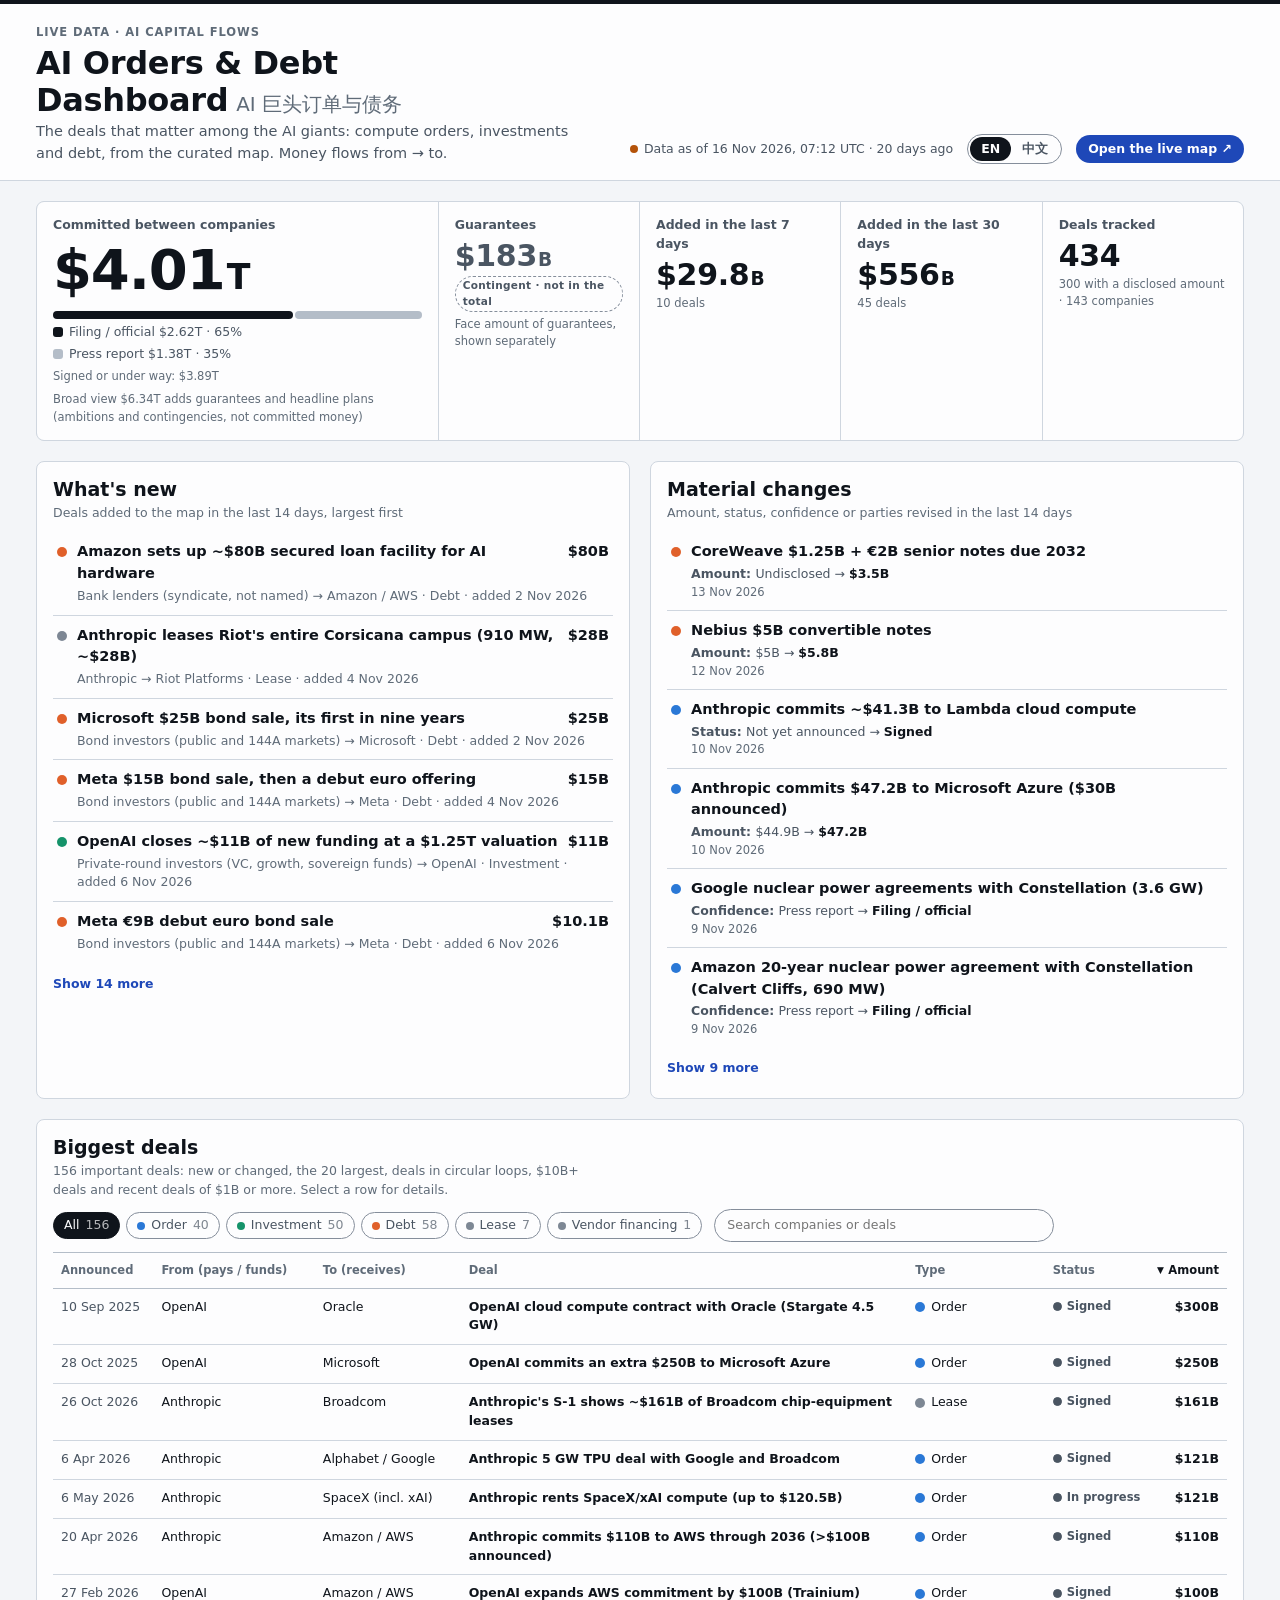
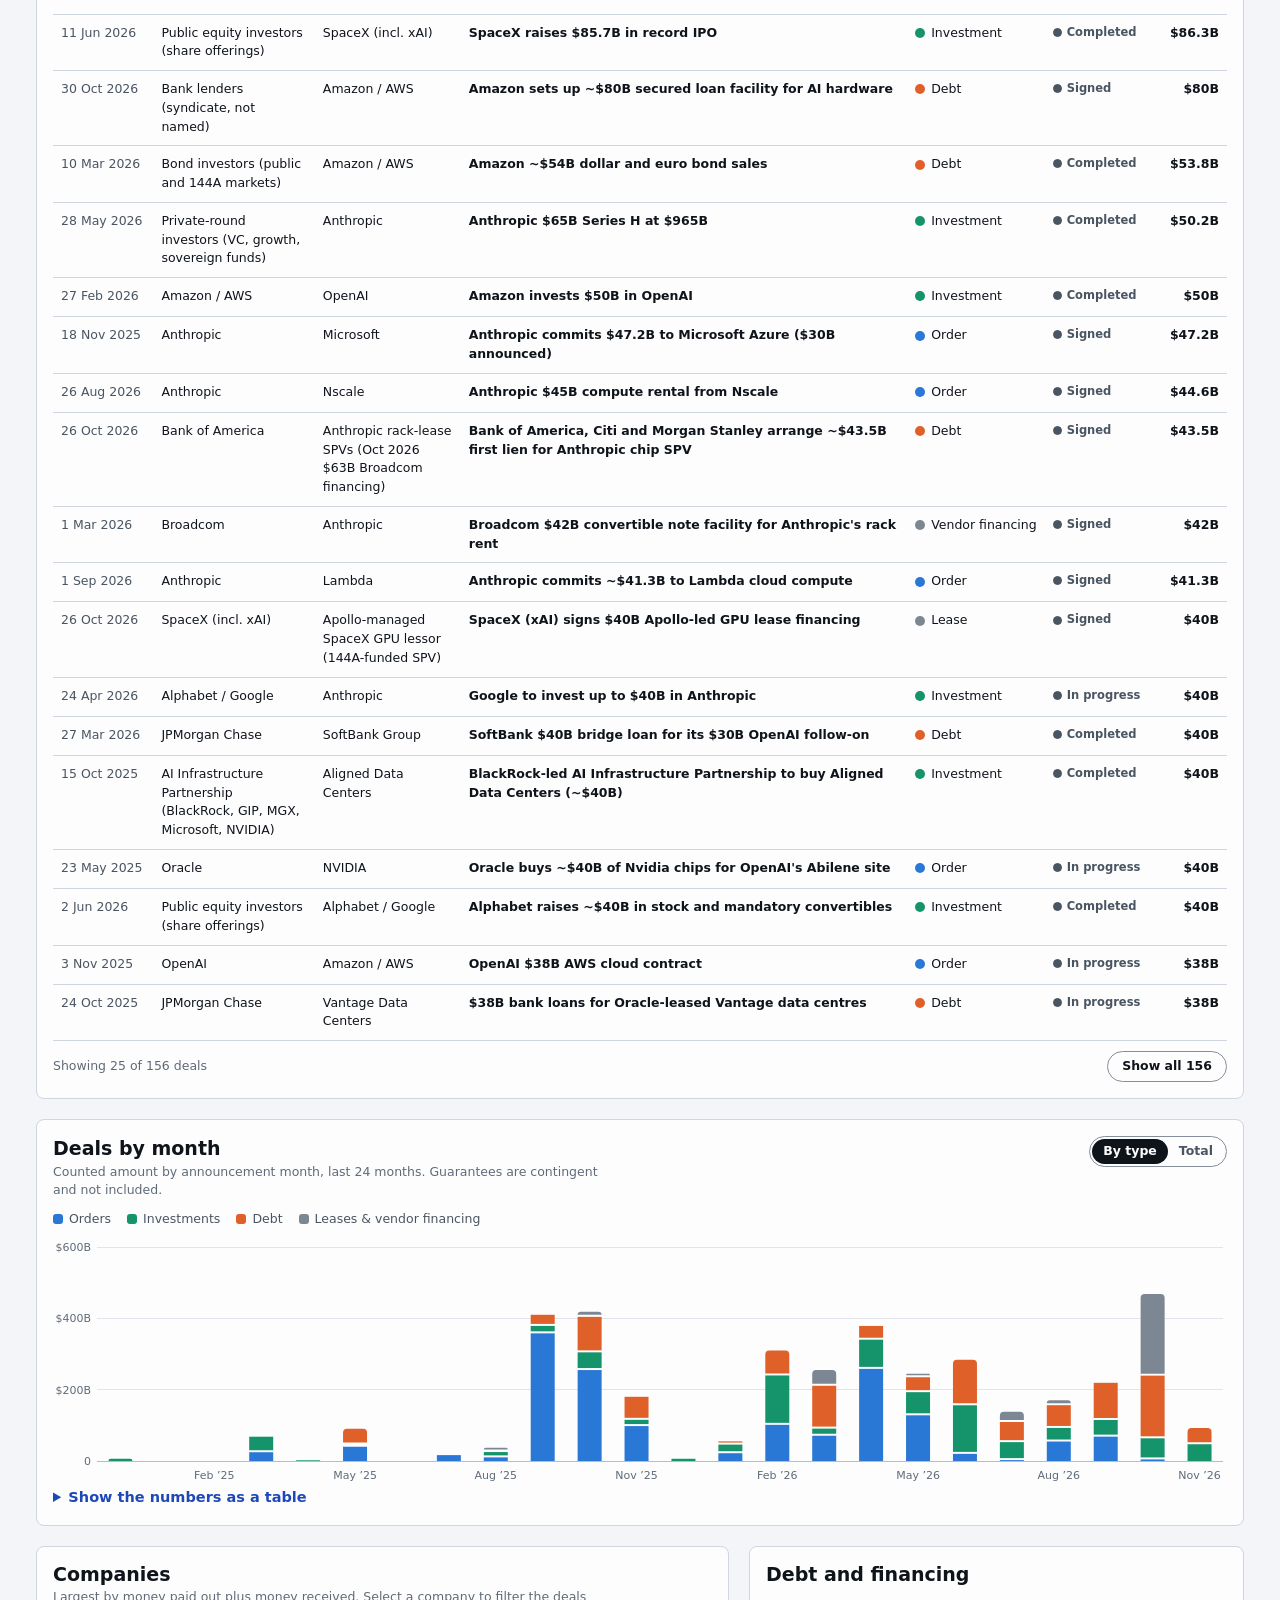
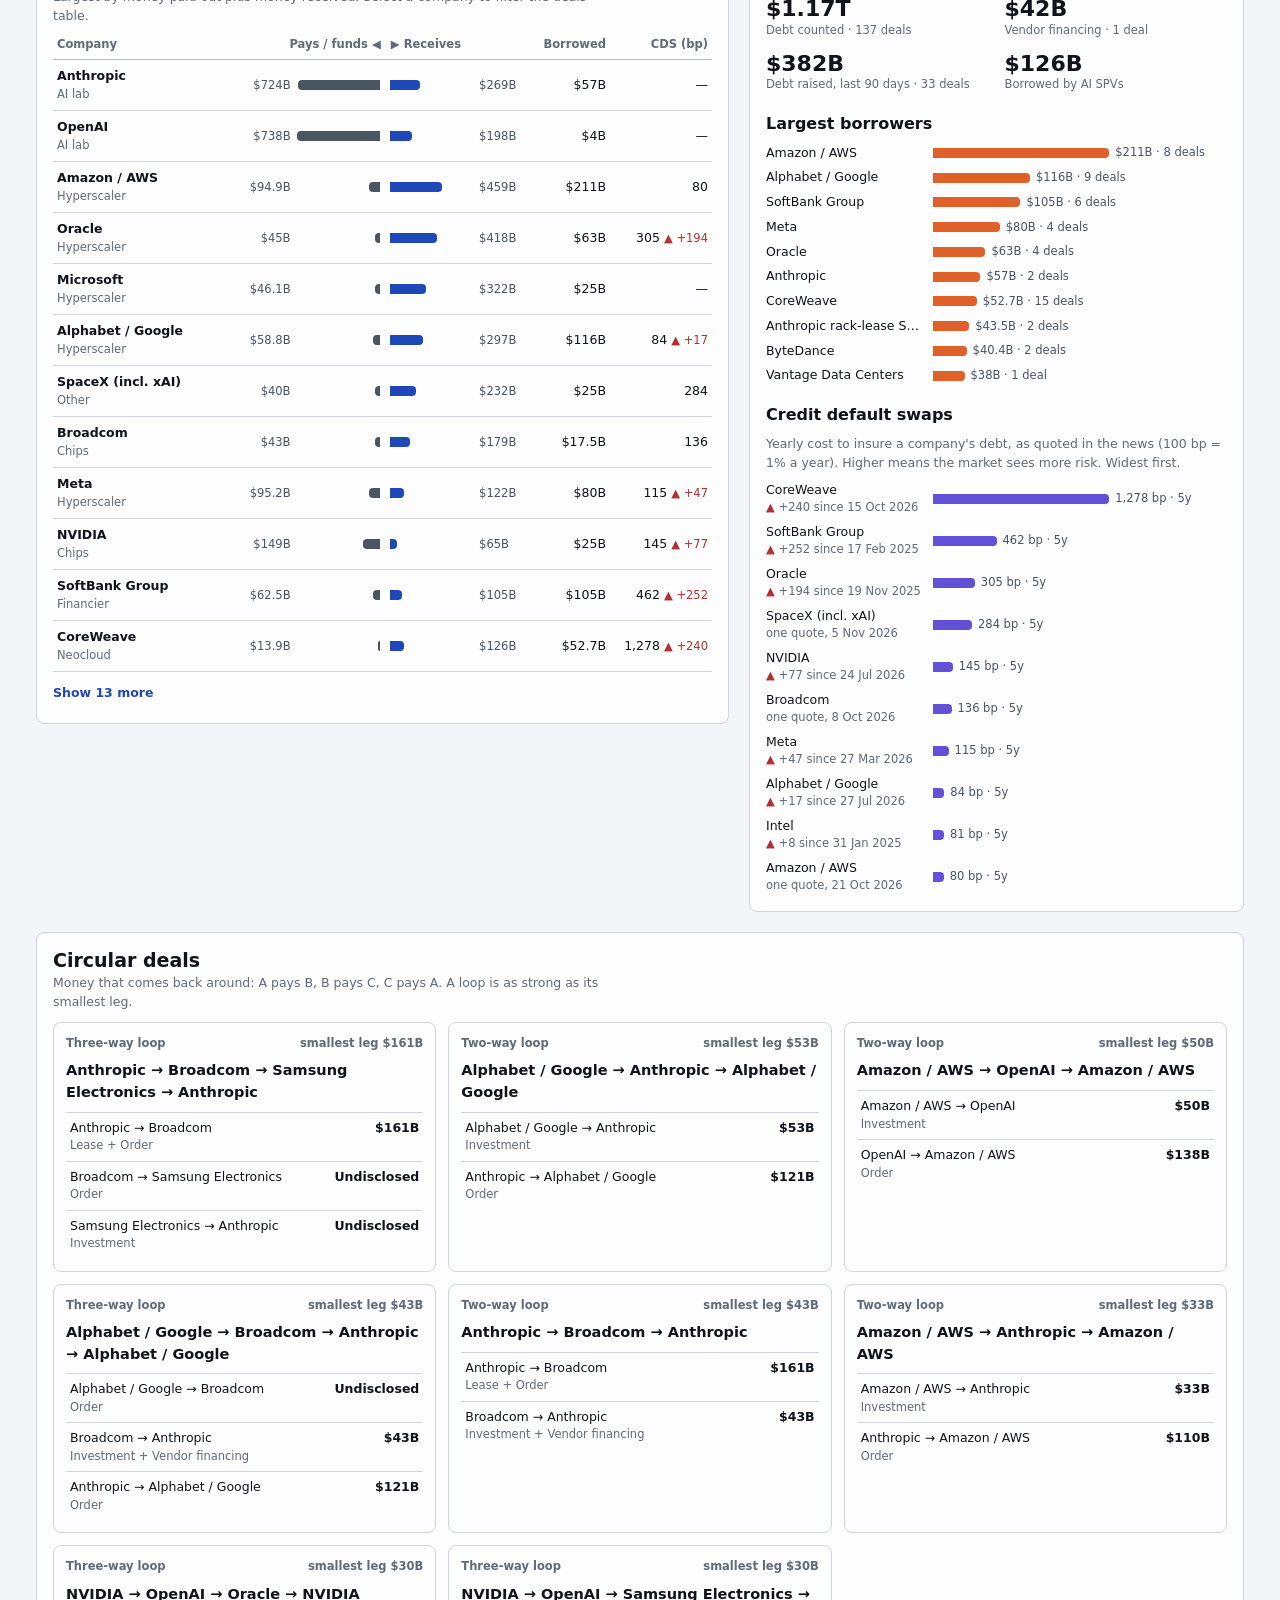
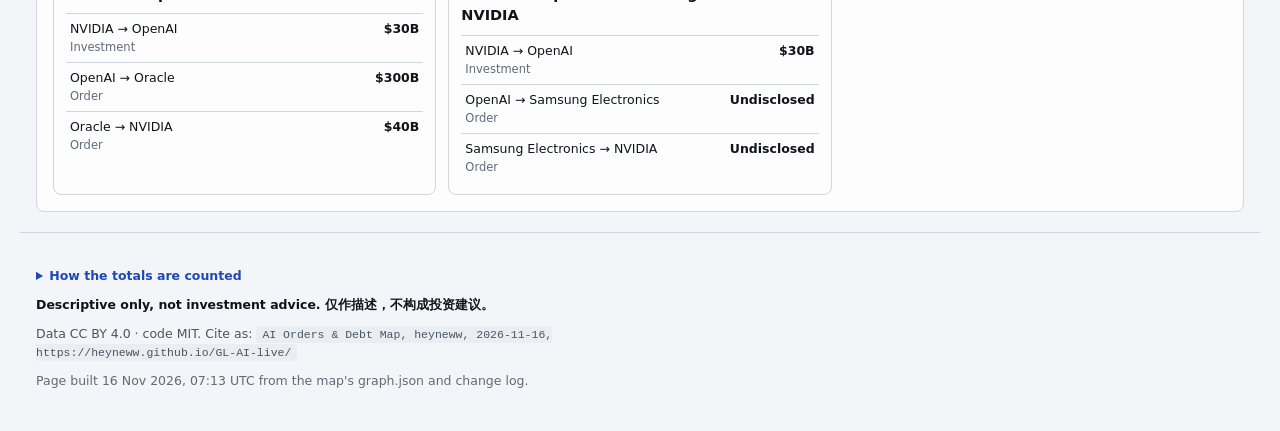
==== commit e631bea8: "Publish 2026-11-16 07:13 UTC from heyneww/GL-AI-orders-debt@50a083a" ====
--- a/dashboard.html
+++ b/dashboard.html
@@ -356,7 +356,7 @@
 <div class="scrim" id="scrim" hidden></div>
 <aside class="drawer" id="drawer" role="dialog" aria-modal="true" aria-labelledby="d-title" hidden></aside>
 
-<script>window.DASHBOARD = {"schema_version":1,"generated_at":"2026-11-15T23:07:38Z","built_at":"2026-11-16T02:29:42Z","live_url":"https://heyneww.github.io/GL-AI-live/","kpis":{"total_usd":4008405861259,"contingent_usd":183230000000,"headline_usd":2151010000000,"broad_usd":6342645861259,"confirmed_usd":2624488861259,"reported_usd":1383917000000,"binding_usd":3887105861259,"deals":434,"deals_with_amount":300,"companies":143,"new_7d":{"count":10,"usd":29800000000},"new_30d":{"count":45,"usd":555880000000},"announced_30d":{"count":41,"usd":549330000000},"latest_announced":"2026-11-12"},"entities":{"aip":{"name":"AI Infrastructure Partnership (BlackRock, GIP, MGX, Microsoft, NVIDIA)","name_zh":"AI 基础设施合作伙伴关系（AIP）","group":"financier","ticker":null},"airtrunk":{"name":"AirTrunk","name_zh":"AirTrunk（澳大利亚数据中心）","group":"datacenter","ticker":null},"akamai":{"name":"Akamai","name_zh":"阿卡迈（Akamai）","group":"other","ticker":"AKAM"},"alibaba":{"name":"Alibaba","name_zh":"阿里巴巴","group":"hyperscaler","ticker":"BABA"},"aligned-data-centers":{"name":"Aligned Data Centers","name_zh":"Aligned 数据中心","group":"datacenter","ticker":null},"alphabet":{"name":"Alphabet / Google","name_zh":"谷歌（Alphabet）","group":"hyperscaler","ticker":"GOOGL"},"amazon":{"name":"Amazon / AWS","name_zh":"亚马逊（AWS）","group":"hyperscaler","ticker":"AMZN"},"amd":{"name":"AMD","name_zh":"AMD（超威半导体）","group":"chip","ticker":"AMD"},"amkor":{"name":"Amkor Technology","name_zh":"安靠（Amkor）","group":"chip","ticker":"AMKR"},"anthropic":{"name":"Anthropic","name_zh":"Anthropic","group":"model_lab","ticker":null},"apollo":{"name":"Apollo Global","name_zh":"阿波罗全球管理（Apollo）","group":"financier","ticker":"APO"},"apollo-spacex-gpu-lessor":{"name":"Apollo-managed SpaceX GPU lessor (144A-funded SPV)","name_zh":"阿波罗管理的 SpaceX GPU 出租实体（144A 票据融资）","group":"spv","ticker":null},"apple":{"name":"Apple","name_zh":"苹果","group":"other","ticker":"AAPL"},"bank-lenders":{"name":"Bank lenders (syndicate, not named)","name_zh":"银团贷款银行（未具名）","group":"financier","ticker":null},"bank-of-america":{"name":"Bank of America","name_zh":"美国银行","group":"financier","ticker":"BAC"},"beignet-investor":{"name":"Beignet Investor LLC (Meta Hyperion JV)","name_zh":"Beignet Investor（Meta Hyperion 合资公司）","group":"spv","ticker":null},"berkshire-hathaway":{"name":"Berkshire Hathaway","name_zh":"伯克希尔·哈撒韦","group":"financier","ticker":"BRK.B"},"blackstone":{"name":"Blackstone","name_zh":"黑石","group":"financier","ticker":"BX"},"bloom-energy":{"name":"Bloom Energy","name_zh":"Bloom Energy","group":"energy","ticker":"BE"},"blue-owl":{"name":"Blue Owl Capital","name_zh":"Blue Owl 资本","group":"financier","ticker":"OWL"},"bond-investors":{"name":"Bond investors (public and 144A markets)","name_zh":"债券投资者（公开市场及 144A 私募）","group":"financier","ticker":null},"broadcom":{"name":"Broadcom","name_zh":"博通","group":"chip","ticker":"AVGO"},"broadcom-ai-xpv":{"name":"AI XPV (Broadcom chip-lease SPV for Anthropic)","name_zh":"AI XPV（博通为 Anthropic 设立的芯片租赁特殊目的实体）","group":"spv","ticker":null},"broadcom-anthropic-rack-spv":{"name":"Anthropic rack-lease SPVs (Oct 2026 $63B Broadcom financing)","name_zh":"Anthropic 机架租赁特殊目的实体（2026 年 10 月博通 630 亿美元融资）","group":"spv","ticker":null},"brookfield":{"name":"Brookfield Asset Management","name_zh":"布鲁克菲尔德资产管理","group":"financier","ticker":"BAM"},"bytedance":{"name":"ByteDance","name_zh":"字节跳动","group":"hyperscaler","ticker":null},"cerebras":{"name":"Cerebras","name_zh":"Cerebras","group":"chip","ticker":"CBRS"},"citigroup":{"name":"Citigroup (Citi)","name_zh":"花旗集团","group":"financier","ticker":"C"},"classiq":{"name":"Classiq","name_zh":"Classiq（以色列量子软件公司）","group":"other","ticker":null},"constellation-energy":{"name":"Constellation Energy","name_zh":"Constellation 能源","group":"energy","ticker":"CEG"},"core-scientific":{"name":"Core Scientific","name_zh":"Core Scientific","group":"datacenter","ticker":"CORZ"},"coreweave":{"name":"CoreWeave","name_zh":"CoreWeave","group":"neocloud","ticker":"CRWV"},"crusoe":{"name":"Crusoe","name_zh":"Crusoe","group":"neocloud","ticker":null},"crux-ai":{"name":"Crux AI (Blackstone-Google TPU cloud)","name_zh":"Crux AI（黑石与谷歌的 TPU 云合资公司）","group":"neocloud","ticker":null},"deepseek":{"name":"DeepSeek","name_zh":"深度求索（DeepSeek）","group":"model_lab","ticker":null},"eagle-point":{"name":"Eagle Point Credit","name_zh":"Eagle Point Credit（鹰点信贷）","group":"financier","ticker":null},"firmus":{"name":"Firmus","name_zh":"Firmus（澳大利亚 AI 基础设施公司）","group":"neocloud","ticker":null},"fluidstack":{"name":"Fluidstack","name_zh":"Fluidstack","group":"neocloud","ticker":null},"generac":{"name":"Generac","name_zh":"Generac（发电机制造商）","group":"other","ticker":"GNRC"},"goldman-sachs":{"name":"Goldman Sachs","name_zh":"高盛","group":"financier","ticker":"GS"},"helix-digital-infrastructure":{"name":"Helix Digital Infrastructure (KKR-led)","name_zh":"Helix 数字基础设施（KKR 牵头）","group":"datacenter","ticker":null},"hugging-face":{"name":"Hugging Face","name_zh":"Hugging Face（AI 模型平台）","group":"other","ticker":null},"intel":{"name":"Intel","name_zh":"英特尔","group":"chip","ticker":"INTC"},"iren":{"name":"IREN","name_zh":"IREN","group":"neocloud","ticker":"IREN"},"jane-street":{"name":"Jane Street","name_zh":"Jane Street","group":"other","ticker":null},"jpmorgan":{"name":"JPMorgan Chase","name_zh":"摩根大通","group":"financier","ticker":"JPM"},"kyec":{"name":"King Yuan Electronics (KYEC)","name_zh":"京元电子","group":"chip","ticker":"2449.TW"},"lambda":{"name":"Lambda","name_zh":"Lambda","group":"neocloud","ticker":null},"mediatek":{"name":"MediaTek","name_zh":"联发科","group":"chip","ticker":"2454.TW"},"meta":{"name":"Meta","name_zh":"Meta","group":"hyperscaler","ticker":"META"},"micron":{"name":"Micron","name_zh":"美光","group":"chip","ticker":"MU"},"microsoft":{"name":"Microsoft","name_zh":"微软","group":"hyperscaler","ticker":"MSFT"},"mistral":{"name":"Mistral AI","name_zh":"Mistral AI","group":"model_lab","ticker":null},"mizuho":{"name":"Mizuho Financial Group","name_zh":"瑞穗金融集团","group":"financier","ticker":"8411.T"},"morgan-stanley":{"name":"Morgan Stanley","name_zh":"摩根士丹利","group":"financier","ticker":"MS"},"nebius":{"name":"Nebius","name_zh":"Nebius","group":"neocloud","ticker":"NBIS"},"nexus-data-centers":{"name":"Nexus Data Centers","name_zh":"Nexus 数据中心","group":"datacenter","ticker":null},"nscale":{"name":"Nscale","name_zh":"Nscale","group":"neocloud","ticker":null},"nvidia":{"name":"NVIDIA","name_zh":"英伟达","group":"chip","ticker":"NVDA"},"openai":{"name":"OpenAI","name_zh":"OpenAI","group":"model_lab","ticker":null},"oracle":{"name":"Oracle","name_zh":"甲骨文","group":"hyperscaler","ticker":"ORCL"},"pimco":{"name":"PIMCO","name_zh":"PIMCO（品浩）","group":"financier","ticker":null},"powerhouse-data-centers":{"name":"PowerHouse Data Centers","name_zh":"PowerHouse 数据中心","group":"datacenter","ticker":null},"private-investors":{"name":"Private-round investors (VC, growth, sovereign funds)","name_zh":"一级市场投资者（风投、成长基金、主权基金）","group":"financier","ticker":null},"public-equity-investors":{"name":"Public equity investors (share offerings)","name_zh":"公开市场股票投资者（股票发行）","group":"financier","ticker":null},"riot-platforms":{"name":"Riot Platforms","name_zh":"Riot Platforms","group":"datacenter","ticker":"RIOT"},"samsung":{"name":"Samsung Electronics","name_zh":"三星电子","group":"chip","ticker":"005930.KS"},"sk-hynix":{"name":"SK hynix","name_zh":"SK 海力士","group":"chip","ticker":"000660.KS"},"smbc":{"name":"Sumitomo Mitsui Banking Corp. (SMBC)","name_zh":"三井住友银行","group":"financier","ticker":"8316.T"},"softbank":{"name":"SoftBank Group","name_zh":"软银集团","group":"financier","ticker":"9984.T"},"sopaipilla-investor":{"name":"Sopaipilla Investor LLC (Meta El Paso JV)","name_zh":"Sopaipilla Investor（Meta 埃尔帕索合资公司）","group":"spv","ticker":null},"spacex":{"name":"SpaceX (incl. xAI)","name_zh":"SpaceX（含 xAI）","group":"other","ticker":null},"stack-infrastructure":{"name":"STACK Infrastructure (Blue Owl)","name_zh":"STACK Infrastructure（Blue Owl 旗下）","group":"datacenter","ticker":null},"stream-data-centers":{"name":"Stream Data Centers","name_zh":"Stream 数据中心","group":"datacenter","ticker":null},"tencent":{"name":"Tencent","name_zh":"腾讯","group":"hyperscaler","ticker":"0700.HK"},"terawulf":{"name":"TeraWulf","name_zh":"TeraWulf","group":"datacenter","ticker":"WULF"},"tesla":{"name":"Tesla","name_zh":"特斯拉","group":"other","ticker":"TSLA"},"tsmc":{"name":"TSMC","name_zh":"台积电","group":"chip","ticker":"TSM"},"us-government":{"name":"US government (Commerce Dept. / CHIPS Program)","name_zh":"美国政府（商务部 / 芯片法案项目办公室）","group":"other","ticker":null},"vantage-data-centers":{"name":"Vantage Data Centers","name_zh":"Vantage 数据中心","group":"datacenter","ticker":null},"verizon":{"name":"Verizon","name_zh":"威瑞森（Verizon）","group":"other","ticker":"VZ"},"vistra":{"name":"Vistra","name_zh":"Vistra 能源","group":"energy","ticker":"VST"},"volta":{"name":"Volta","name_zh":"Volta","group":"neocloud","ticker":null},"xai":{"name":"xAI (merged into SpaceX, Feb 2026)","name_zh":"xAI（2026 年 2 月并入 SpaceX）","group":"model_lab","ticker":null},"zankore":{"name":"Zankore","name_zh":"Zankore（印尼 AI 云）","group":"neocloud","ticker":null}},"deals":[{"id":"bond-investors-alphabet-2026-11-hkd-sgd-notes","kind":"debt","subkind":"senior notes (HKD and SGD)","subkind_zh":"优先票据（港元与新加坡元）","from":"bond-investors","to":"alphabet","amount_usd":3800000000,"counted_usd":3800000000,"contingent_usd":0,"headline_usd":null,"amount_text":"≈ US$3.8B as reported: HK$16B (≈ US$2.0B) in 3 tranches (HK$7.5B 2-year at 4.35%, HK$7B 5-year at 4.70%, HK$1.5B 10-year at 5.20%) plus S$2.28B (≈ US$1.8B) in 4 tranches (S$370M 2-year at 2.50%, S$900M 5-year at 3.00%, S$330M 10-year at 3.40%, S$680M 30-year at 3.80%); reoffer yields; upsized from a US$3B target; orders above US$7B; settlement 19 Nov 2026","announced":"2026-11-12","status":"signed","confidence":"reported","title_en":"Alphabet debut Hong Kong and Singapore dollar bonds (≈ US$3.8B)","title_zh":"Alphabet 首次发行港元及新加坡元债券（约 38 亿美元）","summary_en":"Alphabet priced its first Hong Kong dollar and Singapore dollar bonds on 12 November 2026, HK$16 billion and S$2.28 billion in seven tranches of 2 to 30 years, about US$3.8 billion in all, upsized from a US$3 billion target; HSBC and JPMorgan were joint global coordinators and…","summary_zh":"Alphabet 于 2026 年 11 月 12 日为其首批港元及新加坡元债券定价，共 160 亿港元和 22.8 亿新加坡元，分 7 档、期限 2 至 30 年，合计约 38 亿美元，由 30 亿美元目标上调；汇丰和摩根大通任联席全球协调人，定于 11 月 19 日交割。募…","source":{"url":"https://www.thestandard.com.hk/finance/article/348350/Alphabet-raises-US38-billion-in-first-Hong-Kong-Singapore-dollar-bonds","publisher":"The Standard (Reuters)","date":"2026-11-12"},"added":"2026-11-14","tags":["new","recent"]},{"id":"nvidia-anthropic-2026-11-ipo-placement","kind":"investment","subkind":"concurrent private placement (Class N common stock)","subkind_zh":"同步私募配售（N 类普通股）","from":"nvidia","to":"anthropic","amount_usd":10000000000,"counted_usd":10000000000,"contingent_usd":0,"headline_usd":null,"amount_text":"~$10.0B of Class N common stock at the IPO price (135,135,135 shares at the $74 midpoint of the $70–78 range), part of a $26.0B private placement by seven suppliers that closes immediately after the IPO and is contingent on its completion, per Anthropic's S-1/A","announced":"2026-11-10","status":"signed","confidence":"confirmed","title_en":"Nvidia to buy $10.0B of Anthropic stock alongside its IPO","title_zh":"英伟达将在 Anthropic IPO 同时认购 100 亿美元股票","summary_en":"Anthropic's amended S-1 of 10 November 2026 says Nvidia will buy about $10.0B of non-voting Class N common stock at the IPO price in a private placement closing right after the IPO. The seven buyers (Google, Nvidia, AMD, Broadcom, Micron, Microsoft and TSMC) are all suppliers…","summary_zh":"Anthropic 2026 年 11 月 10 日的修订版 S-1 显示，英伟达将以 IPO 价格认购约 100 亿美元的无投票权 N 类普通股，该私募配售于 IPO 完成后立即交割。七家认购方（谷歌、英伟达、AMD、博通、美光、微软和台积电）均为 Anthropic 的供应…","source":{"url":"https://www.sec.gov/Archives/edgar/data/2130357/000162828026072484/anthropicpbc-sx1ax2.htm","publisher":"Anthropic (SEC S-1/A)","date":"2026-11-10"},"added":"2026-11-10","tags":["new","big","recent"]},{"id":"alphabet-anthropic-2026-11-ipo-placement","kind":"investment","subkind":"concurrent private placement (Class N common stock)","subkind_zh":"同步私募配售（N 类普通股）","from":"alphabet","to":"anthropic","amount_usd":10000000000,"counted_usd":10000000000,"contingent_usd":0,"headline_usd":null,"amount_text":"~$10.0B of Class N common stock at the IPO price (135,135,135 shares at the $74 midpoint of the $70–78 range), part of a $26.0B private placement by seven suppliers that closes immediately after the IPO and is contingent on its completion, per Anthropic's S-1/A","announced":"2026-11-10","status":"signed","confidence":"confirmed","title_en":"Google to buy $10.0B of Anthropic stock alongside its IPO","title_zh":"谷歌将在 Anthropic IPO 同时认购 100 亿美元股票","summary_en":"Anthropic's amended S-1 of 10 November 2026 says Google will buy about $10.0B of non-voting Class N common stock at the IPO price in a private placement closing right after the IPO. The seven buyers (Google, Nvidia, AMD, Broadcom, Micron, Microsoft and TSMC) are all suppliers…","summary_zh":"Anthropic 2026 年 11 月 10 日的修订版 S-1 显示，谷歌将以 IPO 价格认购约 100 亿美元的无投票权 N 类普通股，该私募配售于 IPO 完成后立即交割。七家认购方（谷歌、英伟达、AMD、博通、美光、微软和台积电）均为 Anthropic 的供应商…","source":{"url":"https://www.sec.gov/Archives/edgar/data/2130357/000162828026072484/anthropicpbc-sx1ax2.htm","publisher":"Anthropic (SEC S-1/A)","date":"2026-11-10"},"added":"2026-11-10","tags":["new","circular","big","recent"]},{"id":"amd-anthropic-2026-11-ipo-placement","kind":"investment","subkind":"concurrent private placement (Class N common stock)","subkind_zh":"同步私募配售（N 类普通股）","from":"amd","to":"anthropic","amount_usd":2500000000,"counted_usd":2500000000,"contingent_usd":0,"headline_usd":null,"amount_text":"~$2.5B of Class N common stock at the IPO price (33,783,783 shares at the $74 midpoint of the $70–78 range), part of a $26.0B private placement by seven suppliers that closes immediately after the IPO and is contingent on its completion, per Anthropic's S-1/A","announced":"2026-11-10","status":"signed","confidence":"confirmed","title_en":"AMD to buy $2.5B of Anthropic stock alongside its IPO","title_zh":"AMD 将在 Anthropic IPO 同时认购 25 亿美元股票","summary_en":"Anthropic's amended S-1 of 10 November 2026 says AMD will buy about $2.5B of non-voting Class N common stock at the IPO price in a private placement closing right after the IPO. The seven buyers (Google, Nvidia, AMD, Broadcom, Micron, Microsoft and TSMC) are all suppliers to…","summary_zh":"Anthropic 2026 年 11 月 10 日的修订版 S-1 显示，AMD 将以 IPO 价格认购约 25 亿美元的无投票权 N 类普通股，该私募配售于 IPO 完成后立即交割。七家认购方（谷歌、英伟达、AMD、博通、美光、微软和台积电）均为 Anthropic 的供应…","source":{"url":"https://www.sec.gov/Archives/edgar/data/2130357/000162828026072484/anthropicpbc-sx1ax2.htm","publisher":"Anthropic (SEC S-1/A)","date":"2026-11-10"},"added":"2026-11-10","tags":["new","recent"]},{"id":"microsoft-anthropic-2026-11-ipo-placement","kind":"investment","subkind":"concurrent private placement (Class N common stock)","subkind_zh":"同步私募配售（N 类普通股）","from":"microsoft","to":"anthropic","amount_usd":1000000000,"counted_usd":1000000000,"contingent_usd":0,"headline_usd":null,"amount_text":"~$1.0B of Class N common stock at the IPO price (13,513,513 shares at the $74 midpoint of the $70–78 range), part of a $26.0B private placement by seven suppliers that closes immediately after the IPO and is contingent on its completion, per Anthropic's S-1/A","announced":"2026-11-10","status":"signed","confidence":"confirmed","title_en":"Microsoft to buy $1.0B of Anthropic stock alongside its IPO","title_zh":"微软将在 Anthropic IPO 同时认购 10 亿美元股票","summary_en":"Anthropic's amended S-1 of 10 November 2026 says Microsoft will buy about $1.0B of non-voting Class N common stock at the IPO price in a private placement closing right after the IPO. The seven buyers (Google, Nvidia, AMD, Broadcom, Micron, Microsoft and TSMC) are all suppliers…","summary_zh":"Anthropic 2026 年 11 月 10 日的修订版 S-1 显示，微软将以 IPO 价格认购约 10 亿美元的无投票权 N 类普通股，该私募配售于 IPO 完成后立即交割。七家认购方（谷歌、英伟达、AMD、博通、美光、微软和台积电）均为 Anthropic 的供应商…","source":{"url":"https://www.sec.gov/Archives/edgar/data/2130357/000162828026072484/anthropicpbc-sx1ax2.htm","publisher":"Anthropic (SEC S-1/A)","date":"2026-11-10"},"added":"2026-11-10","tags":["new","recent"]},{"id":"micron-anthropic-2026-11-ipo-placement","kind":"investment","subkind":"concurrent private placement (Class N common stock)","subkind_zh":"同步私募配售（N 类普通股）","from":"micron","to":"anthropic","amount_usd":1000000000,"counted_usd":1000000000,"contingent_usd":0,"headline_usd":null,"amount_text":"~$1.0B of Class N common stock at the IPO price (13,513,513 shares at the $74 midpoint of the $70–78 range), part of a $26.0B private placement by seven suppliers that closes immediately after the IPO and is contingent on its completion, per Anthropic's S-1/A","announced":"2026-11-10","status":"signed","confidence":"confirmed","title_en":"Micron to buy $1.0B of Anthropic stock alongside its IPO","title_zh":"美光将在 Anthropic IPO 同时认购 10 亿美元股票","summary_en":"Anthropic's amended S-1 of 10 November 2026 says Micron will buy about $1.0B of non-voting Class N common stock at the IPO price in a private placement closing right after the IPO. The seven buyers (Google, Nvidia, AMD, Broadcom, Micron, Microsoft and TSMC) are all suppliers to…","summary_zh":"Anthropic 2026 年 11 月 10 日的修订版 S-1 显示，美光将以 IPO 价格认购约 10 亿美元的无投票权 N 类普通股，该私募配售于 IPO 完成后立即交割。七家认购方（谷歌、英伟达、AMD、博通、美光、微软和台积电）均为 Anthropic 的供应商…","source":{"url":"https://www.sec.gov/Archives/edgar/data/2130357/000162828026072484/anthropicpbc-sx1ax2.htm","publisher":"Anthropic (SEC S-1/A)","date":"2026-11-10"},"added":"2026-11-10","tags":["new","recent"]},{"id":"broadcom-anthropic-2026-11-ipo-placement","kind":"investment","subkind":"concurrent private placement (Class N common stock)","subkind_zh":"同步私募配售（N 类普通股）","from":"broadcom","to":"anthropic","amount_usd":1000000000,"counted_usd":1000000000,"contingent_usd":0,"headline_usd":null,"amount_text":"~$1.0B of Class N common stock at the IPO price (13,513,513 shares at the $74 midpoint of the $70–78 range), part of a $26.0B private placement by seven suppliers that closes immediately after the IPO and is contingent on its completion, per Anthropic's S-1/A","announced":"2026-11-10","status":"signed","confidence":"confirmed","title_en":"Broadcom to buy $1.0B of Anthropic stock alongside its IPO","title_zh":"博通将在 Anthropic IPO 同时认购 10 亿美元股票","summary_en":"Anthropic's amended S-1 of 10 November 2026 says Broadcom will buy about $1.0B of non-voting Class N common stock at the IPO price in a private placement closing right after the IPO. The seven buyers (Google, Nvidia, AMD, Broadcom, Micron, Microsoft and TSMC) are all suppliers…","summary_zh":"Anthropic 2026 年 11 月 10 日的修订版 S-1 显示，博通将以 IPO 价格认购约 10 亿美元的无投票权 N 类普通股，该私募配售于 IPO 完成后立即交割。七家认购方（谷歌、英伟达、AMD、博通、美光、微软和台积电）均为 Anthropic 的供应商…","source":{"url":"https://www.sec.gov/Archives/edgar/data/2130357/000162828026072484/anthropicpbc-sx1ax2.htm","publisher":"Anthropic (SEC S-1/A)","date":"2026-11-10"},"added":"2026-11-10","tags":["new","circular","recent"]},{"id":"tsmc-anthropic-2026-11-ipo-placement","kind":"investment","subkind":"concurrent private placement (Class N common stock)","subkind_zh":"同步私募配售（N 类普通股）","from":"tsmc","to":"anthropic","amount_usd":500000000,"counted_usd":500000000,"contingent_usd":0,"headline_usd":null,"amount_text":"~$0.5B of Class N common stock at the IPO price (6,756,756 shares at the $74 midpoint of the $70–78 range) through TSMC Partners, part of a $26.0B private placement by seven suppliers that closes immediately after the IPO and is contingent on its completion, per Anthropic's S-1/A; TSMC's board approved up to $500M on 10 Nov 2026","announced":"2026-11-10","status":"signed","confidence":"confirmed","title_en":"TSMC to buy $0.5B of Anthropic stock alongside its IPO","title_zh":"台积电将在 Anthropic IPO 同时认购 5 亿美元股票","summary_en":"Anthropic's amended S-1 of 10 November 2026 says TSMC, through TSMC Partners, will buy about $0.5B of non-voting Class N common stock at the IPO price in a private placement closing right after the IPO; TSMC's board approved the investment the same day. The seven buyers…","summary_zh":"Anthropic 2026 年 11 月 10 日的修订版 S-1 显示，台积电将通过 TSMC Partners 以 IPO 价格认购约 5 亿美元的无投票权 N 类普通股，该私募配售于 IPO 完成后立即交割；台积电董事会同日批准该项投资。七家认购方（谷歌、英伟达、AMD…","source":{"url":"https://www.sec.gov/Archives/edgar/data/2130357/000162828026072484/anthropicpbc-sx1ax2.htm","publisher":"Anthropic (SEC S-1/A)","date":"2026-11-10"},"added":"2026-11-10","tags":["new"]},{"id":"private-investors-openai-2026-11-round","kind":"investment","subkind":"equity funding round (first close)","subkind_zh":"股权融资（首轮交割）","from":"private-investors","to":"openai","amount_usd":11000000000,"counted_usd":11000000000,"contingent_usd":0,"headline_usd":null,"amount_text":"~$11B first close at a $1.25T valuation (pre-money per The Information), per Bloomberg and The Information; CNBC reported on 12 Nov that the raise reached $15B (single outlet, so the extra ~$4B is not counted yet); the round may reach up to ~$20B; investors not named","announced":"2026-11-06","status":"reported","confidence":"reported","title_en":"OpenAI closes ~$11B of new funding at a $1.25T valuation","title_zh":"OpenAI 以 1.25 万亿美元估值完成约 110 亿美元新融资","summary_en":"Bloomberg and The Information reported on 6 November 2026 that OpenAI had closed about $11B, the first part of a new round at a $1.25T valuation, scaled back from an earlier goal of $30B or more at $1.4T after the AI stock rout; the round could grow to about $20B. OpenAI has…","summary_zh":"据彭博和 The Information 2026 年 11 月 6 日报道，OpenAI 已完成约 110 亿美元融资，为新一轮融资的首轮交割，估值 1.25 万亿美元；此前在 AI 股票暴跌后，OpenAI 已将原定以 1.4 万亿美元估值融资 300 亿美元以上的目标下调…","source":{"url":"https://www.bloomberg.com/news/articles/2026-11-06/openai-completes-11-billion-portion-of-funding-at-1-25-trillion-value","publisher":"Bloomberg","date":"2026-11-06"},"added":"2026-11-06","tags":["new","big","recent"]},{"id":"bond-investors-meta-2026-11-notes-2","kind":"debt","subkind":"senior notes (EUR)","subkind_zh":null,"from":"bond-investors","to":"meta","amount_usd":10050000000,"counted_usd":10050000000,"contingent_usd":0,"headline_usd":null,"amount_text":"€9B, ~US$10.05B at ~1.117 (approximate conversion; the rate reported for Alphabet's euro sale the same week): €1.75B 4.300% Senior Notes due 2031; €1.25B 4.650% Senior Notes due 2033; €1B 4.900% Senior Notes due 2035; €1.75B 5.400% Senior Notes due 2038; €1.75B 6.050% Senior Notes due 2044; €1.5B 6.400% Senior Notes due 2065; priced 4 Nov 2026, settlement expected 12 Nov","announced":"2026-11-04","status":"signed","confidence":"confirmed","title_en":"Meta €9B debut euro bond sale","title_zh":"Meta 首次发行欧元债券，规模 90 亿欧元","summary_en":"A day after its $15B dollar bond, Meta priced its first euro bonds: €9B (about $10B) in six tranches due 2031 to 2065, according to its final 424B5 prospectus, for general corporate purposes as it funds AI infrastructure. The two sales raised about $25B in a week.","summary_zh":"据 Meta 最终 424B5 发行说明书，在发行 150 亿美元美元债券次日，Meta 为其首批欧元债券定价：共 90 亿欧元（约 100 亿美元），分六档，2031 至 2065 年到期，用于一般公司用途，为 AI 基础设施筹资。两次发行一周内合计融资约 250 亿美元。","source":{"url":"https://www.sec.gov/Archives/edgar/data/1326801/000119312526450754/d44678d424b5.htm","publisher":"SEC EDGAR (Meta Platforms, Inc. 424B5)","date":"2026-11-06"},"added":"2026-11-06","tags":["new","changed","big","recent"]},{"id":"bond-investors-alphabet-2026-11-notes","kind":"debt","subkind":"senior notes (EUR)","subkind_zh":null,"from":"bond-investors","to":"alphabet","amount_usd":6700000000,"counted_usd":6700000000,"contingent_usd":0,"headline_usd":null,"amount_text":"€6B, ~US$6.7B at ~1.117 as reported: 7 tranches: €750M Floating Rate Notes due 2028; €750M 3.700% Notes due 2028; €1.25B 4.050% Notes due 2030; €750M 4.250% Notes due 2032; €750M 4.500% Notes due 2035; €750M 4.875% Notes due 2039; €1B 5.250% Notes due 2045; settlement 5 Nov 2026","announced":"2026-11-04","status":"completed","confidence":"confirmed","title_en":"Alphabet €6B notes offering","title_zh":"Alphabet发行 60 亿欧元票据","summary_en":"Alphabet sold €6B (about $6.7B) of notes in 7 tranches due 2028–2045, its second euro bond sale of 2026, according to its 424B2 prospectus filed on 2026-11-04; the dollar figure is the conversion reported at launch.","summary_zh":"Alphabet于 2026 年 11 月 4 日提交 424B2 发行说明书，发行 7 档共 60 亿欧元（约 67 亿美元）票据，2028 至 2045 年到期，为其 2026 年第二次发行欧元债券；美元金额为发行时报道的折算值。","source":{"url":"https://www.globalbankingandfinance.com/alphabet-kicks-off-6-billion-bond-sale-tests-appetite-tech/","publisher":"Global Banking & Finance Review (Reuters)","date":"2026-11-02"},"added":"2026-11-04","tags":["new","changed","recent"]},{"id":"bond-investors-meta-2026-11-notes","kind":"debt","subkind":"corporate bonds (investment grade)","subkind_zh":"公司债券（投资级）","from":"bond-investors","to":"meta","amount_usd":15000000000,"counted_usd":15000000000,"contingent_usd":0,"headline_usd":null,"amount_text":"$15B of US-dollar senior notes per Meta's final 424B5: $3.25B 5.850% due 2031, $3.25B 6.250% due 2033, $4B 6.550% due 2036, $1.75B 7.350% due 2046, $2.75B 7.500% due 2056; priced 3 Nov 2026 with about $58B of orders, settled 5 Nov; the separate euro sale priced on 4 Nov is its own edge (bond-investors-meta-2026-11-notes-2)","announced":"2026-11-03","status":"completed","confidence":"confirmed","title_en":"Meta $15B bond sale, then a debut euro offering","title_zh":"Meta 发行 150 亿美元债券，随后首次发行欧元债券","summary_en":"Meta sold $15B of investment-grade bonds in five tranches on 3 November 2026, drawing about $58B of orders, a week after its $37.5B share and convertible offerings, to fund AI infrastructure. It then opened its first euro bond sale, which is expected to take the combined raise…","summary_zh":"Meta 于 2026 年 11 月 3 日发行 150 亿美元投资级债券，分五档，获约 580 亿美元认购，距其 375 亿美元股票和可转换优先股发行仅一周，资金用于 AI 基础设施。随后 Meta 启动首次欧元债券发行，预计合计融资将超过 200 亿美元。","source":{"url":"https://www.bloomberg.com/news/articles/2026-11-03/meta-kicks-off-debt-offering-in-push-to-fund-ai-investments","publisher":"Bloomberg","date":"2026-11-03"},"added":"2026-11-04","tags":["new","changed","big","recent"]},{"id":"public-equity-investors-oracle-2026-11-common-stock","kind":"investment","subkind":"underwritten common stock offering","subkind_zh":"包销普通股发行","from":"public-equity-investors","to":"oracle","amount_usd":10000000000,"counted_usd":10000000000,"contingent_usd":0,"headline_usd":null,"amount_text":"$10.0B: 86,206,897 shares at $116.00 (an 11.2% discount to the 30 Oct close of $130.67); ~$9.9B net; priced 2 Nov 2026, closing 4 Nov 2026","announced":"2026-11-02","status":"signed","confidence":"confirmed","title_en":"Oracle $10B share sale alongside a $10B bond sale","title_zh":"甲骨文出售 100 亿美元股票，同时发行 100 亿美元债券","summary_en":"Oracle priced an underwritten sale of about 86.2 million new shares at $116, raising $10B before costs, alongside a separate $10B bond sale, to fund its AI data-centre build-out. The shares were sold at an 11% discount and Oracle's stock fell sharply on the news; the deals were…","summary_zh":"甲骨文定价包销发行约 8620 万股新股，每股 116 美元，扣除费用前募资 100 亿美元，同时另行发行 100 亿美元债券，为其 AI 数据中心建设融资。新股折价 11% 发行，消息公布后甲骨文股价大跌；两笔交易预计于 2026 年 11 月 4 日交割。","source":{"url":"https://www.sec.gov/Archives/edgar/data/1341439/000119312526445847/d181425d424b5.htm","publisher":"Oracle (SEC 424B5)","date":"2026-11-04"},"added":"2026-11-03","tags":["new","big","recent"]},{"id":"bond-investors-oracle-2026-11-notes","kind":"debt","subkind":"corporate bonds (investment grade)","subkind_zh":"公司债券（投资级）","from":"bond-investors","to":"oracle","amount_usd":10000000000,"counted_usd":10000000000,"contingent_usd":0,"headline_usd":null,"amount_text":"$10B senior notes in five tranches: $2.0B 7.000% due 2029, $1.75B 7.450% due 2031, $2.25B 7.850% due 2033, $2.5B 8.000% due 2037, $1.5B 8.650% due 2046; priced 2 Nov 2026, closing 4 Nov 2026","announced":"2026-11-02","status":"signed","confidence":"confirmed","title_en":"Oracle $10B bond sale alongside a $10B share sale","title_zh":"甲骨文发行 100 亿美元债券，同时出售 100 亿美元股票","summary_en":"Oracle priced $10B of senior notes in five tranches with coupons from 7.0% to 8.65%, alongside a separate $10B common stock sale, to fund its AI data-centre build-out; Oracle had said these two deals use its whole $20B cap on new capital through fiscal 2030. Both were set to…","summary_zh":"甲骨文定价发行 100 亿美元优先票据，分五档，票息 7.0% 至 8.65%，同时另行出售 100 亿美元普通股，为其 AI 数据中心建设融资；甲骨文此前表示，这两笔交易用尽了其至 2030 财年新增融资 200 亿美元的上限。两笔交易预计于 2026 年 11 月 4 日交…","source":{"url":"https://www.sec.gov/Archives/edgar/data/1341439/000119312526445846/d181336d424b2.htm","publisher":"Oracle (SEC 424B2)","date":"2026-11-04"},"added":"2026-11-03","tags":["new","big","recent"]},{"id":"bank-lenders-amazon-2026-10-secured-loan-facility","kind":"debt","subkind":"secured delayed-draw loan facility (purchased-asset collateral)","subkind_zh":"抵押延迟提取贷款额度（以所购资产为抵押）","from":"bank-lenders","to":"amazon","amount_usd":80000000000,"counted_usd":80000000000,"contingent_usd":0,"headline_usd":null,"amount_text":"Up to ~$80.0B secured loan facility disclosed in Amazon's Q3 2026 10-Q (filed 30 Oct 2026): borrowings at Amazon's discretion from Q1 2027 through Q3 2028, variable rates, each borrowing matures 5 years after drawing, secured by certain purchased assets; lenders and signing date not disclosed; nothing drawn yet","announced":"2026-10-30","status":"signed","confidence":"confirmed","title_en":"Amazon sets up ~$80B secured loan facility for AI hardware","title_zh":"亚马逊设立约 800 亿美元抵押贷款额度用于 AI 硬件","summary_en":"Amazon's third-quarter 10-Q discloses a secured loan facility of up to about $80B that it can draw from early 2027 to the third quarter of 2028 to pay for purchased assets, which serve as collateral; each draw runs five years and is booked as long-term debt. The filing names…","summary_zh":"亚马逊第三季度 10-Q 披露一项最高约 800 亿美元的抵押贷款额度，可在 2027 年初至 2028 年第三季度提款，用于支付所购资产并以该等资产为抵押；每笔借款期限五年，计入长期债务。文件未披露贷款方和签署日期；媒体称这是一项以硬件为抵押、为亚马逊 AI 资本开支提供资金…","source":{"url":"https://www.sec.gov/Archives/edgar/data/1018724/000101872426000040/amzn-20260930.htm","publisher":"SEC EDGAR (Amazon 10-Q)","date":"2026-10-30"},"added":"2026-11-02","tags":["new","top","big","recent"]},{"id":"bond-investors-microsoft-2026-10-notes","kind":"debt","subkind":"corporate bonds (investment grade)","subkind_zh":"公司债（投资级）","from":"bond-investors","to":"microsoft","amount_usd":25000000000,"counted_usd":25000000000,"contingent_usd":0,"headline_usd":null,"amount_text":"$25B in 10 tranches priced 29 Oct 2026 ($2B floating, $23B fixed): $1B FRN (SOFR + 0.35%) and $2B 4.850% due 2028; $1B FRN (SOFR + 0.53%) and $3.25B 5.000% due 2029; $3.25B 5.200% due 2031; $2.5B 5.350% due 2033; $4B 5.550% due 2036; $2B 6.150% due 2046; $4B 6.250% due 2056; $2B 6.350% due 2066; settlement 4 Nov 2026; orders reported above $100B","announced":"2026-10-29","status":"signed","confidence":"confirmed","title_en":"Microsoft $25B bond sale, its first in nine years","title_zh":"微软发行 250 亿美元债券，为九年来首次","summary_en":"Microsoft priced $25B of senior notes in ten tranches on 29 October 2026, its first US bond sale since 2017, with J.P. Morgan, UBS and Wells Fargo among the bookrunners. Proceeds are for general corporate purposes, including capital spending as its AI build-out pushes capex…","summary_zh":"微软于 2026 年 10 月 29 日为 250 亿美元、分十档的优先票据定价，是其 2017 年以来首次在美国发债，摩根大通、瑞银和富国银行等担任账簿管理人。所得资金用于一般企业用途，包括资本开支；随着 AI 基础设施建设推进，微软今年资本开支预计约 1700 亿美元。","source":{"url":"https://www.sec.gov/Archives/edgar/data/789019/000119312526442618/d150456d424b2.htm","publisher":"Microsoft (SEC 424B2)","date":"2026-10-29"},"added":"2026-11-02","tags":["new","big","recent"]},{"id":"anthropic-riot-platforms-2026-10-corsicana-lease","kind":"lease","subkind":"data-centre lease (powered land, triple net)","subkind_zh":"数据中心租约（电力配套土地，三重净租赁）","from":"anthropic","to":"riot-platforms","amount_usd":28000000000,"counted_usd":28000000000,"contingent_usd":0,"headline_usd":null,"amount_text":"~$28B over the 15-year initial term per Riot; base rent $130 per kW of critical IT load a month for each delivered block, rising 3% a year; 910 MW in three phases (400, 200 and 310 MW); two five-year extensions at the tenant's option","announced":"2026-10-28","status":"signed","confidence":"confirmed","title_en":"Anthropic leases Riot's entire Corsicana campus (910 MW, ~$28B)","title_zh":"Anthropic 租用 Riot 科西卡纳整个园区（910 兆瓦，约 280 亿美元）","summary_en":"Riot Platforms leased the whole 910 MW of its Corsicana, Texas campus to Anthropic for a 15-year initial term worth about $28B, its second lease with Anthropic after Rockdale. Riot builds the power and site infrastructure; Anthropic brings its own computing equipment and pays…","summary_zh":"Riot Platforms 将其得州科西卡纳园区全部 910 兆瓦租给 Anthropic，15 年初始租期价值约 280 亿美元，是继 Rockdale 之后与 Anthropic 的第二份租约。Riot 负责建设电力和场地基础设施，Anthropic 自备计算设备并承担税…","source":{"url":"https://www.sec.gov/Archives/edgar/data/1167419/000110465926122417/riot-20260930x10q.htm","publisher":"Riot Platforms (SEC 10-Q)","date":"2026-11-04"},"added":"2026-11-04","tags":["new","big","recent"]},{"id":"us-government-constellation-energy-2026-10-nuclear-uprate-loan","kind":"debt","subkind":"federal loan (conditional commitment, DOE Office of Energy Dominance Financing)","subkind_zh":"联邦贷款（有条件承诺，美国能源部能源主导融资办公室）","from":"us-government","to":"constellation-energy","amount_usd":5000000000,"counted_usd":5000000000,"contingent_usd":0,"headline_usd":null,"amount_text":"Up to $5B conditional loan commitment for about 1.1 GW of uprates at eight nuclear plants in Illinois, Maryland and Pennsylvania; definitive financing documents not yet signed and not every uprate has a final investment decision","announced":"2026-10-27","status":"announced","confidence":"reported","title_en":"US Energy Department to lend Constellation up to $5B for nuclear uprates sold to Google and Amazon","title_zh":"美国能源部拟向 Constellation 提供最多 50 亿美元贷款，用于已售予谷歌和亚马逊的核电增容","summary_en":"The US Department of Energy made a conditional commitment to lend Constellation up to $5B for about 1.1 GW of uprates at eight nuclear plants. Five of the plants are in Google's 20-year power deal of October 2026 and Calvert Cliffs is the focus of Amazon's (both their own…","summary_zh":"美国能源部有条件承诺向 Constellation 提供最多 50 亿美元贷款，用于八座核电站约 1.1 吉瓦的增容。其中五座电站属于谷歌 2026 年 10 月签署的 20 年购电协议，Calvert Cliffs 则是亚马逊购电协议的核心（均另列为边），因此该贷款资助的容量…","source":{"url":"https://www.ans.org/news/2026-10-28/article-8523/constellation-to-get-up-to-5b-doe-loan-for-planned-uprates/","publisher":"American Nuclear Society (Nuclear Newswire)","date":"2026-10-28"},"added":"2026-11-11","tags":["new","recent"]},{"id":"nvidia-meta-2026-10-equity-investment","kind":"investment","subkind":"equity stake (share offering)","subkind_zh":null,"from":"nvidia","to":"meta","amount_usd":3000000000,"counted_usd":3000000000,"contingent_usd":0,"headline_usd":null,"amount_text":"$3B in Meta's equity offering (part of Meta's ~$95B financing plan announced 26 Oct 2026)","announced":"2026-10-27","status":"announced","confidence":"reported","title_en":"NVIDIA invests $3B in Meta's share offering, expands Muse partnership","title_zh":"英伟达向 Meta 股票发行投资 30 亿美元，扩大 Muse 合作","summary_en":"NVIDIA said it will invest $3B in Meta's equity offering, part of Meta's ~$95B AI financing plan, and the two will expand work on Meta's Muse models; Meta will widen its use of NVIDIA's Vera Rubin platform and Vera CPUs.","summary_zh":"英伟达宣布将在 Meta 的股票发行中投资 30 亿美元（属于 Meta 约 950 亿美元的 AI 融资计划），双方扩大在 Muse 模型上的合作；Meta 将扩大使用英伟达 Vera Rubin 平台和 Vera CPU。","source":{"url":"https://www.investing.com/news/stock-market-news/nvidia-meta-partner-on-muse-agent-as-nvidia-invests-3-billion-4974243","publisher":"Reuters (via Investing.com)","date":"2026-10-27"},"added":"2026-10-28","tags":["recent"]},{"id":"amd-meta-2026-10-equity-investment","kind":"investment","subkind":"equity stake (share offering)","subkind_zh":null,"from":"amd","to":"meta","amount_usd":1000000000,"counted_usd":1000000000,"contingent_usd":0,"headline_usd":null,"amount_text":"$1B in Meta's equity offering (with NVIDIA's $3B, $4B combined)","announced":"2026-10-27","status":"announced","confidence":"reported","title_en":"AMD invests $1B in Meta's share offering","title_zh":"AMD 向 Meta 股票发行投资 10 亿美元","summary_en":"AMD said it will invest $1B in Meta's equity offering on the same day as NVIDIA's $3B, as part of Meta's ~$95B AI financing plan.","summary_zh":"AMD 宣布将在 Meta 的股票发行中投资 10 亿美元，与英伟达的 30 亿美元同日公布，属于 Meta 约 950 亿美元 AI 融资计划的一部分。","source":{"url":"https://www.cnbc.com/2026/10/27/nvidia-invest-meta.html","publisher":"CNBC","date":"2026-10-27"},"added":"2026-10-28","tags":["recent"]},{"id":"oracle-nvidia-2026-10-vera-rubin-multi-gw","kind":"order","subkind":"GPU systems supply (Vera Rubin)","subkind_zh":null,"from":"oracle","to":"nvidia","amount_usd":null,"counted_usd":0,"contingent_usd":0,"headline_usd":null,"amount_text":"Not disclosed; \"multi-gigawatt scale\" of Vera Rubin systems","announced":"2026-10-27","status":"announced","confidence":"reported","title_en":"Oracle expands Nvidia deal to multi-gigawatt Vera Rubin superclusters","title_zh":"甲骨文将英伟达合作扩大至数吉瓦级 Vera Rubin 超级集群","summary_en":"Oracle and Nvidia said Oracle Cloud Infrastructure's AI superclusters will grow to multi-gigawatt scale on Nvidia's Vera Rubin servers, some using Oracle's own Acceleron networking; the value was not disclosed. Oracle also said it will offer Google TPUs and Cerebras and…","summary_zh":"甲骨文与英伟达宣布，甲骨文云基础设施的 AI 超级集群将基于英伟达 Vera Rubin 服务器扩展至数吉瓦规模，部分系统采用甲骨文自研的 Acceleron 网络芯片，金额未披露。甲骨文还表示将从 2027 年起提供谷歌 TPU 以及 Cerebras、SambaNova 的…","source":{"url":"https://ca.finance.yahoo.com/news/oracle-expands-chip-supply-deal-160104462.html","publisher":"Reuters (via Yahoo Finance)","date":"2026-10-27"},"added":"2026-10-28","tags":["circular"]},{"id":"oracle-alphabet-2026-10-tpu-oci","kind":"order","subkind":"TPU supply for cloud deployment (OCI)","subkind_zh":"TPU 供应（部署于甲骨文云）","from":"oracle","to":"alphabet","amount_usd":null,"counted_usd":0,"contingent_usd":0,"headline_usd":null,"amount_text":"Not disclosed; described by Oracle as a \"multi-year, multi-gigawatt partnership\"; chip count and financial terms not given","announced":"2026-10-27","status":"announced","confidence":"confirmed","title_en":"Oracle to deploy Google TPUs in its cloud in multi-gigawatt partnership","title_zh":"甲骨文将在其云中部署谷歌 TPU，双方达成数吉瓦级合作","summary_en":"At Oracle AI World, Oracle and Google said Google's eighth-generation TPUs (TPU 8t and 8i) will be offered on Oracle Cloud Infrastructure from 2027, making OCI the first hyperscale cloud outside Google to offer them; Oracle runs the data centres, power and cooling and Google…","summary_zh":"在甲骨文 AI World 大会上，甲骨文与谷歌宣布，谷歌第八代 TPU（TPU 8t 和 8i）将自 2027 年起在甲骨文云基础设施上提供，甲骨文云由此成为谷歌之外首家提供 TPU 的超大规模云厂商；甲骨文负责数据中心、电力和冷却，谷歌提供芯片和软件。甲骨文称这是多年期、数…","source":{"url":"https://oracle.com/news/announcement/ai-world-oracle-brings-google-tpus-to-oracle-cloud-infrastructure-2026-10-27/","publisher":"Oracle","date":"2026-10-27"},"added":"2026-11-02","tags":["new"]},{"id":"anthropic-broadcom-2026-10-equipment-leases","kind":"lease","subkind":"five-year AI equipment leases (TPU racks, via Broadcom-arranged SPVs)","subkind_zh":null,"from":"anthropic","to":"broadcom","amount_usd":161200000000,"counted_usd":161200000000,"contingent_usd":0,"headline_usd":null,"amount_text":"~$161.2B of non-cancelable five-year equipment leases with Broadcom per Anthropic's S-1 (26 Oct 2026), booked as finance leases; lessors are Broadcom-arranged SPVs financed by Apollo/Blackstone ($35B) and the $63B bank/Blackstone package (separate debt edges); may overlap with the 2025 Ironwood rack orders","announced":"2026-10-26","status":"signed","confidence":"confirmed","title_en":"Anthropic's S-1 shows ~$161B of Broadcom chip-equipment leases","title_zh":"Anthropic 招股书显示约 1612 亿美元博通芯片设备租赁","summary_en":"Anthropic's IPO filing lists about $161.2B of five-year, non-cancelable leases of Broadcom-built AI equipment, its largest stated compute commitment, ahead of Google (~$114.5B) and Amazon (~$110B). The racks are bought by special-purpose vehicles funded with private credit and…","summary_zh":"Anthropic 的上市申请文件列出约 1612 亿美元、为期五年且不可撤销的博通 AI 设备租赁，是其披露的最大算力承诺，超过谷歌（约 1145 亿美元）和亚马逊（约 1100 亿美元）。这些机架由特殊目的实体以私募信贷和银行贷款购买后租给 Anthropic，博通为残值提…","source":{"url":"https://www.sec.gov/Archives/edgar/data/0002130357/000162828026067168/anthropicpbc-sx1.htm","publisher":"SEC EDGAR","date":"2026-10-26"},"added":"2026-10-28","tags":["top","circular","big","recent"]},{"id":"bank-of-america-broadcom-anthropic-rack-spv-2026-10-first-lien","kind":"debt","subkind":"first-lien senior secured loans","subkind_zh":null,"from":"bank-of-america","to":"broadcom-anthropic-rack-spv","amount_usd":43500000000,"counted_usd":43500000000,"contingent_usd":0,"headline_usd":null,"amount_text":"~$43.5B first lien (about 69% of the $63B total), per two sources cited by Reuters; arranged by Bank of America, Citi and Morgan Stanley for syndication","announced":"2026-10-26","status":"signed","confidence":"reported","title_en":"Bank of America, Citi and Morgan Stanley arrange ~$43.5B first lien for Anthropic chip SPV","title_zh":"美国银行、花旗和摩根士丹利为 Anthropic 芯片 SPV 安排约 435 亿美元第一留置权贷款","summary_en":"Bank of America, Citigroup and Morgan Stanley are arranging the first-lien debt of a $63B financing for a newly formed SPV that buys Broadcom AI accelerators and networking gear and leases them to Anthropic, with Broadcom giving residual value support. The WSJ reported that…","summary_zh":"美国银行、花旗和摩根士丹利正为一笔 630 亿美元融资安排第一留置权债务：新设特殊目的实体用这笔资金购买博通 AI 加速器和网络设备并租给 Anthropic，博通提供余值担保支持。据《华尔街日报》报道，在部分银行动摇后，博通同意提高利率并加强损失保护。","source":{"url":"https://www.investing.com/news/stock-market-news/wall-street-banks-blackstone-line-up-63-billion-to-finance-broadcom-chips-for-anthropic-4973662","publisher":"Reuters (via Investing.com)","date":"2026-10-26"},"added":"2026-10-28","tags":["top","big","recent"]},{"id":"spacex-apollo-2026-10-gpu-finance-lease","kind":"lease","subkind":"GPU master finance lease","subkind_zh":null,"from":"spacex","to":"apollo-spacex-gpu-lessor","amount_usd":40000000000,"counted_usd":40000000000,"contingent_usd":0,"headline_usd":null,"amount_text":"~$40B binding commitment; Apollo-managed entity buys the chips and servers and leases them to SpaceX on ~5-5.25-year leases; closing expected by year-end 2026","announced":"2026-10-26","status":"signed","confidence":"reported","title_en":"SpaceX (xAI) signs $40B Apollo-led GPU lease financing","title_zh":"SpaceX（xAI）签署阿波罗牵头的 400 亿美元 GPU 租赁融资","summary_en":"SpaceX, xAI's parent, disclosed in a regulatory filing a binding commitment of about $40B under which an Apollo-managed entity buys Nvidia AI chips and data-centre equipment and leases them to SpaceX; it called it the largest committed GPU financing. The lessor funds itself…","summary_zh":"xAI 母公司 SpaceX 在监管文件中披露约 400 亿美元的有约束力承诺：由阿波罗管理的实体购买英伟达 AI 芯片和数据中心设备并租给 SpaceX，租期约 5 至 5.25 年，SpaceX 称其为最大的已承诺 GPU 融资。出租方通过 144A 票据融资；据彭博报道…","source":{"url":"https://www.investing.com/news/stock-market-news/pimco-buys-4-billion-of-spacex-ai-debt-package-led-by-apollo--bloomberg-93CH-4973850","publisher":"Investing.com (Bloomberg)","date":"2026-10-26"},"added":"2026-10-27","tags":["big","recent"]},{"id":"public-equity-investors-meta-2026-10-equity-offerings","kind":"investment","subkind":"share offering (forward sale) and mandatory convertible preferred","subkind_zh":null,"from":"public-equity-investors","to":"meta","amount_usd":37500000000,"counted_usd":37500000000,"contingent_usd":0,"headline_usd":null,"amount_text":"$25.0B Class A common (40M shares at $625, forward sale settling by Nov 2027) + $12.5B 6.50% Series A mandatory convertible preferred; up to ~$43.0B with underwriters' options; priced 2026-10-26","announced":"2026-10-26","status":"signed","confidence":"confirmed","title_en":"Meta's $37.5B share and mandatory convertible offerings","title_zh":"Meta 发行 375 亿美元普通股与强制可转换优先股","summary_en":"Meta priced $25 billion of Class A common stock sold through forward sale agreements with Morgan Stanley and Goldman Sachs and $12.5 billion of 6.50% mandatory convertible preferred stock, to fund its AI build-out; Reuters described the wider plan as about $95 billion. NVIDIA…","summary_zh":"Meta 定价发行 250 亿美元 A 类普通股（通过与摩根士丹利、高盛的远期出售协议）及 125 亿美元、股息率 6.50% 的强制可转换优先股，为 AI 基础设施建设融资；路透社称整体融资计划约 950 亿美元。英伟达（30 亿美元）和 AMD（10 亿美元）表示将参与认购…","source":{"url":"https://www.sec.gov/Archives/edgar/data/0001326801/000119312526432549/d382225dfwp.htm","publisher":"Meta Platforms (SEC FWP pricing term sheet)","date":"2026-10-27"},"added":"2026-10-28","tags":["big","recent"]},{"id":"pimco-apollo-spacex-gpu-lessor-2026-10-a2-notes","kind":"debt","subkind":"144A notes funding a GPU lessor (A2 mezzanine tranche)","subkind_zh":"为 GPU 出租实体融资的 144A 票据（A2 夹层档）","from":"pimco","to":"apollo-spacex-gpu-lessor","amount_usd":4000000000,"counted_usd":4000000000,"contingent_usd":0,"headline_usd":null,"amount_text":"$4B of the A2 (mezzanine) tranche of the 144A notes that fund the Apollo-managed lessor behind the ~$40B SpaceX GPU lease (Bloomberg); size of the whole note programme not stated","announced":"2026-10-26","status":"reported","confidence":"reported","title_en":"PIMCO buys $4B of notes funding SpaceX's Apollo GPU lessor","title_zh":"PIMCO 认购 40 亿美元票据，为 SpaceX 的阿波罗 GPU 出租实体融资","summary_en":"Bloomberg reported that PIMCO bought $4B of the A2 (mezzanine) tranche of the 144A notes issued by the Apollo-managed entity that buys Nvidia chips and servers and leases them to SpaceX (xAI) under the ~$40B GPU financing disclosed on 26 October 2026. The lease itself is…","summary_zh":"据彭博报道，PIMCO（品浩）认购了 40 亿美元的 A2（夹层）档 144A 票据，发行方是阿波罗管理的实体，该实体购买英伟达芯片和服务器并租给 SpaceX（xAI），对应 2026 年 10 月 26 日披露的约 400 亿美元 GPU 融资。租约本身另列为一条租赁边。","source":{"url":"https://www.investing.com/news/stock-market-news/pimco-buys-4-billion-of-spacex-ai-debt-package-led-by-apollo--bloomberg-93CH-4973850","publisher":"Investing.com (Bloomberg)","date":"2026-10-26"},"added":"2026-10-29","tags":["recent"]},{"id":"bank-lenders-airtrunk-2026-10-syd3-green-loan","kind":"debt","subkind":"green project loan","subkind_zh":null,"from":"smbc","to":"airtrunk","amount_usd":2980000000,"counted_usd":2980000000,"contingent_usd":0,"headline_usd":null,"amount_text":"A$4.25B (~US$2.98B); SMBC lead global coordinator (with HSBC and UOB), 32 lenders in all","announced":"2026-10-26","status":"signed","confidence":"reported","title_en":"SMBC-led banks lend AirTrunk A$4.25B green loan for Sydney SYD3 campus","title_zh":"三井住友银行牵头向 AirTrunk 提供 42.5 亿澳元绿色贷款，用于悉尼 SYD3 园区","summary_en":"Blackstone-owned AirTrunk secured an A$4.25B (~US$3B) green loan from 32 lenders, led by SMBC, HSBC and UOB, to keep building its 400 MW-plus SYD3 hyperscale campus in Western Sydney, due by mid-2028. It lifts AirTrunk's committed debt to about A$38.4B.","summary_zh":"黑石旗下 AirTrunk 从以三井住友银行、汇丰和大华银行牵头的 32 家贷款机构获得 42.5 亿澳元（约 30 亿美元）绿色贷款，用于继续建设西悉尼逾 400 兆瓦的 SYD3 超大规模园区，预计 2028 年中完工。AirTrunk 已承诺债务融资总额因此升至约 384…","source":{"url":"https://www.tradingview.com/news/reuters.com,2026:newsml_L3N46D02J:0-australia-s-airtrunk-bags-3-billion-green-loan-to-expand-sydney-data-centre/","publisher":"Reuters (via TradingView)","date":"2026-10-26"},"added":"2026-10-28","tags":["recent"]},{"id":"amazon-verizon-2026-10-ai-network","kind":"order","subkind":"AI network / fibre infrastructure agreement","subkind_zh":null,"from":"amazon","to":"verizon","amount_usd":2000000000,"counted_usd":2000000000,"contingent_usd":0,"headline_usd":null,"amount_text":"\"Valued at $2.0+ billion\" per Verizon's Q3 2026 release; term not disclosed","announced":"2026-10-26","status":"signed","confidence":"confirmed","title_en":"AWS signs $2B+ AI infrastructure deal with Verizon","title_zh":"AWS 与威瑞森签署逾 20 亿美元 AI 基础设施协议","summary_en":"Verizon said with its Q3 2026 results that it signed an agreement with AWS valued at more than $2B, a commercial framework to scale distributed compute for AI workloads, expanding the November 2025 deal under which Verizon builds long-haul fibre between AWS data centres.","summary_zh":"威瑞森在 2026 年第三季度财报中表示，已与 AWS 签署价值逾 20 亿美元的协议，为 AI 工作负载扩展分布式算力建立商业框架，是对 2025 年 11 月双方协议（威瑞森为 AWS 数据中心之间铺设长途光纤）的扩大。","source":{"url":"https://www.verizon.com/about/news/verizon-delivers-another-record-breaking-quarter","publisher":"Verizon","date":"2026-10-26"},"added":"2026-10-28","tags":["recent"]},{"id":"intel-classiq-2026-10-acquisition","kind":"investment","subkind":"acquisition","subkind_zh":"收购","from":"intel","to":"classiq","amount_usd":1900000000,"counted_usd":1900000000,"contingent_usd":0,"headline_usd":null,"amount_text":"~$1.9B for 100% of Classiq, subject to customary purchase price adjustments, per Intel's Q3 2026 10-Q; Israeli press (Calcalist) had reported ~$2.3B in cash and stock, which may include amounts beyond the purchase price","announced":"2026-10-26","status":"signed","confidence":"confirmed","title_en":"Intel to acquire quantum software firm Classiq (~$1.9B)","title_zh":"英特尔收购量子软件公司 Classiq（约 19 亿美元）","summary_en":"Intel signed a definitive agreement to buy Classiq, an Israeli quantum-computing software company, to make its quantum group a full-stack business. Intel's Q3 2026 10-Q puts the price at about $1.9B, subject to customary adjustments (Israeli press had reported about $2.3B in…","summary_zh":"英特尔签署最终协议，收购以色列量子计算软件公司 Classiq，使其量子计算部门成为全栈业务。英特尔 2026 年第三季度 10-Q 显示收购价约 19 亿美元，可按惯例调整（以色列媒体此前报道约 23 亿美元，现金加股票）；交易预计于 2027 年上半年完成。","source":{"url":"https://www.sec.gov/Archives/edgar/data/0000050863/000005086326000191/intc-20260926.htm","publisher":"Intel (SEC 10-Q)","date":"2026-10-30"},"added":"2026-11-02","tags":["new","changed","recent"]},{"id":"private-investors-deepseek-2026-10-round","kind":"investment","subkind":"venture round (first outside funding)","subkind_zh":"风险投资轮","from":"private-investors","to":"deepseek","amount_usd":15800000000,"counted_usd":15800000000,"contingent_usd":0,"headline_usd":null,"amount_text":"~¥105.5B (~$15.8B at ~0.15) from nearly 30 investors per The Information (its briefing gives ~¥106B / $15.9B), at a post-money valuation reported near ¥615.5B; Bloomberg and Reuters had first reported ~¥100B on 22 Oct. DeepSeek, Tencent and CATL have not confirmed the terms, so the figure is a report, not a disclosure","announced":"2026-10-22","status":"reported","confidence":"reported","title_en":"DeepSeek raises ~¥105.5B (~$15.8B) led by Tencent and CATL (reported)","title_zh":"DeepSeek 据报完成约 1055 亿元人民币（约 158 亿美元）融资，腾讯与宁德时代为最大投资方","summary_en":"Reuters and Bloomberg reported on 22 October 2026 that DeepSeek, long funded only by its parent High-Flyer, completed a round of about ¥100B with Tencent and CATL as the largest investors; The Information later put the round at about ¥105.5B from nearly 30 investors, described…","summary_zh":"路透社和彭博于 2026 年 10 月 22 日报道，长期仅由母公司幻方量化出资的 DeepSeek 完成约 1000 亿元人民币融资，腾讯和宁德时代为最大投资方；The Information 随后报道该轮融资约 1055 亿元人民币、近 30 家投资方参与，称其为 Deep…","source":{"url":"https://techcrunch.com/2026/10/22/deepseek-reportedly-raises-15b-days-after-us-restrictions/","publisher":"TechCrunch","date":"2026-10-22"},"added":"2026-10-29","tags":["big","recent"]},{"id":"citigroup-nebius-2026-10-secured-facility","kind":"debt","subkind":"364-day senior secured bridge facility","subkind_zh":null,"from":"citigroup","to":"nebius","amount_usd":3500000000,"counted_usd":3500000000,"contingent_usd":0,"headline_usd":null,"amount_text":"$3.5B facility (amount drawn not disclosed); Term SOFR + 2.75%, stepping up to a maximum of 3.50%","announced":"2026-10-22","status":"signed","confidence":"confirmed","title_en":"Citi provides Nebius a $3.5B senior secured facility","title_zh":"花旗向 Nebius 提供 35 亿美元优先担保贷款","summary_en":"Nebius entered a $3.5B, 364-day senior secured facility with Citi as lead arranger and agent, to fund data-centre development, GPU purchases and general purposes. Management said larger asset-backed loans against its contracts may follow.","summary_zh":"Nebius 与花旗（牵头安排行及代理行）签订 35 亿美元、期限 364 天的优先担保贷款，用于数据中心建设、采购 GPU 及一般用途。管理层表示，未来可能以客户合同为抵押进行规模更大的资产支持融资。","source":{"url":"https://nebius.com/newsroom/nebius-secures-3-5-billion-financing-facility-with-citi","publisher":"Nebius","date":"2026-10-22"},"added":"2026-10-28","tags":["recent"]},{"id":"nvidia-amkor-2026-10-packaging-prepayment","kind":"order","subkind":"capacity prepayment","subkind_zh":null,"from":"nvidia","to":"amkor","amount_usd":1300000000,"counted_usd":1300000000,"contingent_usd":0,"headline_usd":null,"amount_text":"$1.3B for packaging capacity in South Korea (Amkor's announcement as reported; NVIDIA's release confirms the Korea expansion but gives no amount); Amkor puts its multi-year NVIDIA agreements at $3B in all, after the $1.5B Arizona deal of Jul 2026","announced":"2026-10-21","status":"signed","confidence":"reported","title_en":"NVIDIA prepays Amkor $1.3B for advanced-packaging capacity in Korea","title_zh":"英伟达向安靠预付 13 亿美元锁定韩国先进封装产能","summary_en":"Amkor signed a new $1.3 billion agreement with NVIDIA, paid as prepayments, to add advanced-packaging capacity in South Korea, part of the supply-chain expansion NVIDIA announced at GTC on 21 October 2026.","summary_zh":"安靠与英伟达签订新的 13 亿美元协议，以预付款形式锁定韩国先进封装新增产能，属英伟达 2026 年 10 月 21 日在 GTC 上宣布的供应链扩产计划。","source":{"url":"https://nvidianews.nvidia.com/news/nvidia-and-supply-chain-partners-expand-capacity-to-accelerate-ai-infrastructure-buildout","publisher":"NVIDIA","date":"2026-10-21"},"added":"2026-10-28","tags":["recent"]},{"id":"nvidia-kyec-2026-10-testing-prepayment","kind":"order","subkind":"capacity prepayment","subkind_zh":null,"from":"nvidia","to":"kyec","amount_usd":1100000000,"counted_usd":1100000000,"contingent_usd":0,"headline_usd":null,"amount_text":"$1.1B capacity-reservation advance per NVIDIA; KYEC's own disclosure allows up to NT$45B (~$1.4B) of prepayments for its US testing plant (subsidiary AeternZ), agreement signed 2026-10-13","announced":"2026-10-21","status":"signed","confidence":"confirmed","title_en":"NVIDIA advances KYEC $1.1B to reserve chip-testing capacity","title_zh":"英伟达向京元电子预付 11 亿美元锁定芯片测试产能","summary_en":"NVIDIA gave King Yuan Electronics (KYEC) a $1.1 billion capacity-reservation advance to support new US testing facilities and equipment, with high-volume production targeted for April 2027.","summary_zh":"英伟达向京元电子（KYEC）提供 11 亿美元产能预留预付款，支持其在美国新建测试厂及设备，目标 2027 年 4 月量产。","source":{"url":"https://nvidianews.nvidia.com/news/nvidia-and-supply-chain-partners-expand-capacity-to-accelerate-ai-infrastructure-buildout","publisher":"NVIDIA","date":"2026-10-21"},"added":"2026-10-28","tags":["recent"]},{"id":"bond-investors-tencent-2026-10-dual-currency-notes","kind":"debt","subkind":"senior notes (USD and offshore CNY)","subkind_zh":null,"from":"bond-investors","to":"tencent","amount_usd":5700000000,"counted_usd":5700000000,"contingent_usd":0,"headline_usd":null,"amount_text":"~$5.7B: $1.3B 2036 + $0.5B 2046 USD notes and CNY 26B (CNY 20B 10-yr, 6B 30-yr) dim sum notes; >$23B orders","announced":"2026-10-12","status":"completed","confidence":"reported","title_en":"Tencent ~$5.7B bond sale amid AI spending","title_zh":"腾讯约 57 亿美元发债应对 AI 支出","summary_en":"Tencent raised about $5.7B in dollar and offshore yuan bonds, four months after its June deal, with orders above four times the size. Its first-half 2026 capex more than doubled to CNY 96.3B.","summary_zh":"腾讯在 6 月发债四个月后再发行约 57 亿美元的美元及离岸人民币债券，认购超过四倍。其 2026 年上半年资本开支翻倍至 963 亿元人民币。","source":{"url":"https://money.usnews.com/investing/news/articles/2026-10-12/tencent-sells-dollar-dim-sum-bonds-amid-ai-spending-spree","publisher":"Reuters (via U.S. News)","date":"2026-10-12"},"added":"2026-10-27","tags":["recent"]},{"id":"us-government-vistra-2026-10-nuclear-uprate-loan","kind":"debt","subkind":"federal loan (conditional commitment, DOE Office of Energy Dominance Financing)","subkind_zh":"联邦贷款（有条件承诺，美国能源部能源主导融资办公室）","from":"us-government","to":"vistra","amount_usd":4200000000,"counted_usd":4200000000,"contingent_usd":0,"headline_usd":null,"amount_text":"~$4.2B conditional loan commitment for uprates and modernisation at Beaver Valley, Davis-Besse and Perry; definitive financing documents not yet signed (DOE conditions still to be met)","announced":"2026-10-06","status":"announced","confidence":"reported","title_en":"US Energy Department to lend Vistra ~$4.2B for nuclear uprates sold to Meta","title_zh":"美国能源部拟向 Vistra 提供约 42 亿美元贷款，用于已售予 Meta 的核电增容","summary_en":"The US Department of Energy made a conditional commitment to lend Vistra about $4.2B to uprate and modernise its Beaver Valley, Davis-Besse and Perry nuclear plants, adding 433 MW. Those uprates are part of the 20-year power purchase agreements Vistra signed with Meta in…","summary_zh":"美国能源部有条件承诺向 Vistra 提供约 42 亿美元贷款，用于其 Beaver Valley、Davis-Besse 和 Perry 核电站的增容和现代化改造，新增 433 兆瓦容量。这些增容属于 Vistra 于 2026 年 1 月与 Meta 签署的 20 年购电协…","source":{"url":"https://www.ans.org/news/2026-10-06/article-8464/","publisher":"American Nuclear Society (Nuclear Newswire)","date":"2026-10-06"},"added":"2026-11-08","tags":["recent"]},{"id":"alphabet-constellation-energy-2026-10-nuclear-ppa","kind":"order","subkind":"power purchase agreements (nuclear)","subkind_zh":null,"from":"alphabet","to":"constellation-energy","amount_usd":null,"counted_usd":0,"contingent_usd":0,"headline_usd":null,"amount_text":"Not disclosed; 3,590 MW in total: 20-year PPA for 890 MW of new uprate capacity (Constellation investing >$4.3B) plus a 15-year deal for 2,700 MW of existing PJM output","announced":"2026-10-06","status":"signed","confidence":"confirmed","title_en":"Google nuclear power agreements with Constellation (3.6 GW)","title_zh":"谷歌与 Constellation 的核电购电协议（3.6 吉瓦）","summary_en":"Google signed a 20-year power purchase agreement for 890 MW of new output from uprates at 11 Constellation reactors in Illinois, Pennsylvania and New Jersey, which Constellation says means more than $4.3B of investment, plus a separate 15-year agreement for 2,700 MW of existing…","summary_zh":"谷歌与 Constellation 签署 20 年购电协议，购买其在伊利诺伊、宾夕法尼亚和新泽西 11 台反应堆增容改造带来的 890 兆瓦新增电力（Constellation 称将为此投资逾 43 亿美元），另签 15 年协议购买其在 PJM 电网的 2,700 兆瓦现有电力…","source":{"url":"https://www.powermag.com/google-deal-backs-890-mw-of-constellation-nuclear-uprates-at-11-pjm-reactors/","publisher":"POWER Magazine","date":"2026-10-07"},"added":"2026-10-29","tags":["changed"]},{"id":"jpmorgan-lambda-2026-10-fixed-rate-gpu-loan","kind":"debt","subkind":"senior secured fixed-rate delayed-draw GPU loan","subkind_zh":null,"from":"jpmorgan","to":"lambda","amount_usd":1008000000,"counted_usd":1008000000,"contingent_usd":0,"headline_usd":null,"amount_text":"$1.008B senior secured delayed-draw term loan; 6.78% fixed; final maturity 2033-05-30; Baa1 (Moody's) / A (low) (Morningstar DBRS); JPMorgan sole coordinating lead arranger, structuring agent and bookrunner","announced":"2026-10-01","status":"signed","confidence":"confirmed","title_en":"Lambda $1.008B senior secured fixed-rate GPU loan","title_zh":"Lambda 10.08 亿美元优先担保固定利率 GPU 贷款","summary_en":"Lambda closed a $1.008 billion senior secured fixed-rate delayed-draw loan, secured by the GPU servers it funds and by contracted cash flows from two hyperscale customers, with JPMorgan as sole lead arranger; Lambda calls it its second institutional credit facility after the…","summary_zh":"Lambda 完成 10.08 亿美元优先担保固定利率延迟提款贷款，以所购 GPU 服务器及两家超大规模客户的合同现金流为抵押，摩根大通为独家牵头安排行；Lambda 称这是继 2026 年 8 月 27 日完成的 9.26 亿美元银团定期贷款之后的第二笔机构信贷。彭博 8 月…","source":{"url":"https://lambda.ai/blog/lambda-closes-1-billion-senior-secured-fixed-rate-financing","publisher":"Lambda","date":"2026-10-01"},"added":"2026-10-29","tags":["recent"]},{"id":"amazon-constellation-energy-2026-09-calvert-cliffs-ppa","kind":"order","subkind":"power purchase agreements (nuclear)","subkind_zh":"购电协议（核电）","from":"amazon","to":"constellation-energy","amount_usd":null,"counted_usd":0,"contingent_usd":0,"headline_usd":null,"amount_text":"Not disclosed; 690 MW of the Calvert Cliffs plant's output for 20 years, including ~190 MW of new uprate capacity (Constellation investing ~$3B), plus a related retail supply agreement for Amazon's PJM operations","announced":"2026-09-30","status":"signed","confidence":"confirmed","title_en":"Amazon 20-year nuclear power agreement with Constellation (Calvert Cliffs, 690 MW)","title_zh":"亚马逊与 Constellation 的 20 年核电购电协议（Calvert Cliffs，690 兆瓦）","summary_en":"Amazon agreed to buy 690 MW from Constellation's Calvert Cliffs nuclear plant in Maryland for 20 years, including about 190 MW of new output from a roughly $3B uprate due between 2030 and 2032; the commitment supports relicensing the plant for another 20 years. A related retail…","summary_zh":"亚马逊同意在 20 年内购买 Constellation 马里兰州 Calvert Cliffs 核电站的 690 兆瓦电力，其中约 190 兆瓦来自约 30 亿美元的增容改造，预计 2030 至 2032 年间投运；这一承诺支持该电站再续期 20 年运行许可。配套零售协议覆盖…","source":{"url":"https://thedailyrecord.com/2026/10/01/constellation-plans-upgrade-maryland-calvert-cliffs-amazon/","publisher":"The Daily Record","date":"2026-10-01"},"added":"2026-11-02","tags":["changed"]},{"id":"samsung-helix-digital-infrastructure-2026-09-equity","kind":"investment","subkind":"equity commitment","subkind_zh":null,"from":"samsung","to":"helix-digital-infrastructure","amount_usd":1000000000,"counted_usd":1000000000,"contingent_usd":0,"headline_usd":null,"amount_text":"$1B combined: $500M from Samsung Electronics and $500M from five affiliates","announced":"2026-09-29","status":"signed","confidence":"reported","title_en":"Samsung commits $1B to KKR-led Helix","title_zh":"三星向 KKR 牵头的 Helix 投资 10 亿美元","summary_en":"Samsung Electronics and five affiliates agreed to invest a combined $1B in Helix Digital Infrastructure, the KKR-led AI infrastructure platform backed by Nvidia.","summary_zh":"三星电子及五家关联公司同意合计向 KKR 牵头、英伟达支持的 AI 基础设施平台 Helix 数字基础设施投资 10 亿美元（三星电子 5 亿美元，五家关联公司合计 5 亿美元）。","source":{"url":"https://www.koreatimes.co.kr/business/companies/20260929/samsung-group-to-invest-1-bil-in-ai-infrastructure-company-helix","publisher":"The Korea Times","date":"2026-09-29"},"added":"2026-10-27","tags":["recent"]},{"id":"anthropic-akamai-2026-09-cloud","kind":"order","subkind":"cloud compute contract (with warrant)","subkind_zh":"云算力合同（附认股权证）","from":"anthropic","to":"akamai","amount_usd":11600000000,"counted_usd":11600000000,"contingent_usd":0,"headline_usd":null,"amount_text":"$11.6B over seven years per Akamai; Anthropic may expand it by up to $9B more (~$20B in total, not counted); Anthropic received a warrant for about 5% of Akamai's shares, about 2% vesting with the initial commitment","announced":"2026-09-24","status":"signed","confidence":"confirmed","title_en":"Anthropic signs $11.6B cloud contract with Akamai","title_zh":"Anthropic 与阿卡迈签署 116 亿美元云算力合同","summary_en":"Akamai agreed to run Anthropic workloads on its distributed Akamai Cloud under a seven-year, $11.6B contract that Anthropic can expand by up to $9B more. In return for the commitment Anthropic received a warrant for about 5% of Akamai, vesting as its spending grows; Akamai…","summary_zh":"阿卡迈同意在其分布式 Akamai Cloud 上为 Anthropic 运行工作负载，合同为期七年、金额 116 亿美元，Anthropic 可再扩大最多 90 亿美元。作为承诺的回报，Anthropic 获得约占阿卡迈 5% 股份的认股权证，随其支出增加而归属；阿卡迈预计需…","source":{"url":"https://www.globenewswire.com/news-release/2026/09/24/3368729/0/en/akamai-announces-11-6-billion-multi-year-agreement-with-anthropic-to-support-growing-demand.html","publisher":"Akamai (GlobeNewswire)","date":"2026-09-24"},"added":"2026-11-06","tags":["big","recent"]},{"id":"blue-owl-stack-infrastructure-2026-09-project-jupiter-equity","kind":"investment","subkind":"data-centre equity","subkind_zh":null,"from":"blue-owl","to":"stack-infrastructure","amount_usd":3000000000,"counted_usd":3000000000,"contingent_usd":0,"headline_usd":null,"amount_text":"~$3B of equity per a person familiar with the terms (Reuters, 2026-09-24); not confirmed by Blue Owl","announced":"2026-09-24","status":"in_progress","confidence":"reported","title_en":"Blue Owl's ~$3B equity in Oracle's Project Jupiter campus","title_zh":"Blue Owl 在甲骨文 Project Jupiter 园区约 30 亿美元股权投资","summary_en":"Blue Owl, owner of developer STACK Infrastructure, has about $3B of equity in Project Jupiter, the AI campus in New Mexico built for Oracle and OpenAI. In September 2026 Oracle sent a force majeure notice over delays securing power; Blue Owl said the notice does not change the…","summary_zh":"开发商 STACK Infrastructure 的母公司 Blue Owl 在新墨西哥州为甲骨文和 OpenAI 建设的 Project Jupiter AI 园区持有约 30 亿美元股权（知情人士透露，Blue Owl 未确认）。2026 年 9 月甲骨文因供电延误发出不可…","source":{"url":"https://finance.yahoo.com/technology/ai/articles/analysis-oracle-blue-owl-project-225500245.html","publisher":"Yahoo Finance (Reuters)","date":"2026-09-24"},"added":"2026-10-27","tags":["recent"]},{"id":"bond-investors-powerhouse-data-centers-2026-09-richmond-notes","kind":"debt","subkind":"high-yield project bonds","subkind_zh":null,"from":"bond-investors","to":"powerhouse-data-centers","amount_usd":1100000000,"counted_usd":1100000000,"contingent_usd":0,"headline_usd":null,"amount_text":"~$1.1B five-year notes (reports range $1.1-1.15B), priced at 98.5 to yield 9.25%; S&P BB- on the notes; Goldman Sachs led","announced":"2026-09-23","status":"completed","confidence":"reported","title_en":"$1.1B junk bonds for Blue Owl-backed CoreWeave data centre","title_zh":"Blue Owl 支持的 CoreWeave 数据中心发行 11 亿美元垃圾债","summary_en":"A project company backed by Blue Owl affiliates and developed with PowerHouse Data Centers sold about $1.1B of five-year junk bonds to build the 76 MW Digital Drive campus near Richmond, Virginia, fully leased to CoreWeave; the 9.25% yield was about 2.7 points above similarly…","summary_zh":"由 Blue Owl 关联方支持、PowerHouse 数据中心参与开发的项目公司发行约 11 亿美元五年期垃圾债，用于建设弗吉尼亚州里士满附近、全部租给 CoreWeave 的 76 兆瓦 Digital Drive 园区；9.25% 的收益率比同评级债券高约 2.7 个百分…","source":{"url":"https://www.bloomberg.com/news/articles/2026-09-23/coreweave-tied-data-center-raises-1-1-billion-in-junk-bonds","publisher":"Bloomberg","date":"2026-09-23"},"added":"2026-10-27","tags":["recent"]},{"id":"bond-investors-softbank-2026-09-bonds","kind":"debt","subkind":"high-yield senior notes (USD + EUR)","subkind_zh":null,"from":"bond-investors","to":"softbank","amount_usd":11100000000,"counted_usd":11100000000,"contingent_usd":0,"headline_usd":null,"amount_text":"~$11.1B: $10B in three USD tranches (8.625%–9.75%) + €1B in two EUR tranches; reported as the largest high-yield corporate bond sale ever","announced":"2026-09-21","status":"completed","confidence":"reported","title_en":"SoftBank ~$11B junk bond sale to fund OpenAI payment","title_zh":"软银发行约 111 亿美元高收益债以支付 OpenAI 投资款","summary_en":"SoftBank sold about $11.1B of dollar and euro high-yield bonds, rated BB+ by Fitch, to help fund its next $10B OpenAI payment, after an April 2026 $3.6B bond partly used to repay OpenAI-related bridge loans.","summary_zh":"软银发行约 111 亿美元美元及欧元高收益债（惠誉 BB+），用于支付下一笔 100 亿美元 OpenAI 投资款；此前其 2026 年 4 月发行的 36 亿美元债券部分用于偿还与 OpenAI 相关的过桥贷款。","source":{"url":"https://www.businesstoday.com.my/2026/09/21/softbank-launches-us11-billion-bond-sale-to-fund-openai-investment/","publisher":"Business Today (Bloomberg)","date":"2026-09-21"},"added":"2026-10-27","tags":["big","recent"]},{"id":"coreweave-powerhouse-data-centers-2026-09-richmond-lease","kind":"lease","subkind":"15-year data-centre lease","subkind_zh":null,"from":"coreweave","to":"powerhouse-data-centers","amount_usd":2940000000,"counted_usd":2940000000,"contingent_usd":0,"headline_usd":null,"amount_text":"$2.94B over 15 years (per Bloomberg, from the bond marketing)","announced":"2026-09-21","status":"signed","confidence":"reported","title_en":"CoreWeave 15-year, $2.94B lease of Richmond Digital Drive campus","title_zh":"CoreWeave 以 29.4 亿美元租用里士满 Digital Drive 园区 15 年","summary_en":"CoreWeave leases all 76 MW of IT capacity at the Digital Drive campus near Richmond, Virginia, under a 15-year contract worth $2.94B; its rent services the project's $1.1B junk bonds.","summary_zh":"CoreWeave 以价值 29.4 亿美元的 15 年合同租下弗吉尼亚州里士满附近 Digital Drive 园区全部 76 兆瓦 IT 容量；租金用于偿付该项目 11 亿美元垃圾债。","source":{"url":"https://www.bloomberg.com/news/articles/2026-09-21/coreweave-tied-data-center-project-kicks-off-junk-bond-offering","publisher":"Bloomberg","date":"2026-09-21"},"added":"2026-10-27","tags":["recent"]},{"id":"bank-lenders-softbank-arm-margin-loan","kind":"debt","subkind":"margin loan (secured by Arm shares)","subkind_zh":null,"from":"bank-lenders","to":"softbank","amount_usd":25000000000,"counted_usd":25000000000,"contingent_usd":0,"headline_usd":null,"amount_text":"$25B after a $5B upsize in Sept 2026 (was $8.5B 2023, $13.5B 2024, $20B 2025); ~SOFR+225bp; matures Sept 2027; lenders not named","announced":"2026-09-18","status":"signed","confidence":"reported","title_en":"SoftBank $25B margin loan backed by Arm shares","title_zh":"软银以 Arm 股份质押的 250 亿美元保证金贷款","summary_en":"SoftBank raised its Arm-share-backed margin loan for the third time, to $25B, to help fund its roughly $65B of OpenAI commitments; $20B had been drawn as of December 2025.","summary_zh":"软银第三次上调以 Arm 股份质押的保证金贷款至 250 亿美元，以支持其约 650 亿美元的 OpenAI 投资承诺；截至 2025 年 12 月已提取 200 亿美元。","source":{"url":"https://theedgemalaysia.com/node/818515","publisher":"The Edge Malaysia (Bloomberg)","date":"2026-09-18"},"added":"2026-10-27","tags":["big","recent"]},{"id":"bond-investors-coreweave-2026-09-convertible","kind":"debt","subkind":"convertible senior notes","subkind_zh":null,"from":"bond-investors","to":"coreweave","amount_usd":4200000000,"counted_usd":4200000000,"contingent_usd":0,"headline_usd":null,"amount_text":"$4.2B 2.875% convertible senior notes due 2033 (upsized $3.7B plus the $500M option, exercised in full); ~$566M spent on capped calls","announced":"2026-09-18","status":"completed","confidence":"confirmed","title_en":"CoreWeave $4.2B convertible notes","title_zh":"CoreWeave 发行 42 亿美元可转换票据","summary_en":"CoreWeave priced an upsized $3.7B of 2.875% convertible notes due 2033, its third convertible offering in under a year; with the initial purchasers' $500M option exercised, $4.2B closed on 22 September 2026.","summary_zh":"CoreWeave 定价扩容后的 37 亿美元、票息 2.875%、2033 年到期可转换票据，为其不到一年内第三只可转债；初始购买方全额行使 5 亿美元超额配售选择权后，于 2026 年 9 月 22 日完成 42 亿美元发行。","source":{"url":"https://www.sec.gov/Archives/edgar/data/1769628/000176962826000432/crwv-20260917.htm","publisher":"CoreWeave (SEC 8-K)","date":"2026-09-22"},"added":"2026-10-27","tags":["recent"]},{"id":"private-investors-crusoe-2026-09-series-f","kind":"investment","subkind":"venture round (Series F)","subkind_zh":null,"from":"private-investors","to":"crusoe","amount_usd":3900000000,"counted_usd":3900000000,"contingent_usd":0,"headline_usd":null,"amount_text":"$3.9B anticipated Series F at a $30.9B post-money valuation; Crusoe announced the initial closing on 17 Sep 2026, so the final size may differ","announced":"2026-09-17","status":"in_progress","confidence":"confirmed","title_en":"Crusoe $3.9B Series F at a $30.9B valuation","title_zh":"Crusoe 39 亿美元 F 轮融资，估值 309 亿美元","summary_en":"Crusoe announced the initial closing of an anticipated $3.9B Series F at a $30.9B post-money valuation, co-led by Atreides Management, Mubadala Capital and Valor Equity Partners with Founders Fund, GIC, Nvidia, QIA, Radical Ventures and TPG, to fund large campuses such as…","summary_zh":"Crusoe 宣布完成预计 39 亿美元 F 轮融资的首次交割，投后估值 309 亿美元，由 Atreides Management、穆巴达拉资本和 Valor Equity Partners 联合领投，Founders Fund、GIC、英伟达、卡塔尔投资局、Radical…","source":{"url":"https://www.crusoe.ai/resources/newsroom/crusoe-announces-series-f-funding","publisher":"Crusoe","date":"2026-09-17"},"added":"2026-10-28","tags":["recent"]},{"id":"bank-lenders-crux-ai-2026-09-tpu-loan","kind":"debt","subkind":"chip-backed bank loan","subkind_zh":null,"from":"goldman-sachs","to":"crux-ai","amount_usd":22000000000,"counted_usd":22000000000,"contingent_usd":0,"headline_usd":null,"amount_text":"~$22B being lined up by 10 banks, Goldman Sachs lead (with SMBC, Barclays, BNP Paribas, Bank of Nova Scotia; Bloomberg); separate $1B revolver not counted; not confirmed closed","announced":"2026-09-16","status":"reported","confidence":"reported","title_en":"Goldman-led banks line up $22B chip loan for Blackstone-Google Crux AI","title_zh":"高盛牵头的银行为黑石与谷歌的 Crux AI 安排 220 亿美元芯片贷款","summary_en":"A group of 10 banks led by Goldman Sachs is lining up about $22B of debt for Crux AI to buy Google TPUs, secured on the chips and customer contracts, Bloomberg reported; the banks are working to syndicate it and closing was not confirmed.","summary_zh":"据彭博报道，高盛牵头的 10 家银行正为 Crux AI 安排约 220 亿美元债务用于购买谷歌 TPU，以芯片和客户合同作抵押，并寻求银团分销；该融资是否已完成尚未得到确认。","source":{"url":"https://pulse2.com/crux-ai-lines-up-22-billion-chip-loan-from-10-banks-to-buy-google-tpus/","publisher":"Pulse 2.0 (Bloomberg)","date":"2026-09-16"},"added":"2026-10-27","tags":["big","recent"]},{"id":"amazon-generac-2026-09-backup-generators","kind":"order","subkind":"backup generator supply agreement with warrant","subkind_zh":null,"from":"amazon","to":"generac","amount_usd":2400000000,"counted_usd":2400000000,"contingent_usd":0,"headline_usd":null,"amount_text":"$2.4B of initial deliveries in 2027-2028; warrant vesting tied to up to $8B of payments (a ceiling)","announced":"2026-09-16","status":"signed","confidence":"confirmed","title_en":"Amazon backup-generator supply agreement with Generac","title_zh":"亚马逊与 Generac 的备用发电机供货协议","summary_en":"Amazon signed a long-term supply agreement with Generac for backup generators for its data centres, with initial deliveries of $2.4B expected in 2027 and 2028. Generac issued Amazon a warrant for up to 1.69 million shares at about $200.93, vesting as Amazon's generator payments…","summary_zh":"亚马逊与 Generac 签署长期供货协议，为其数据中心采购备用发电机，首批交付预计 2027 至 2028 年共 24 亿美元。Generac 向亚马逊发行认股权证，可按约 200.93 美元认购最多 169 万股，随亚马逊发电机付款累计至最高 80 亿美元分批归属。","source":{"url":"https://www.sec.gov/Archives/edgar/data/1474735/000143774926030550/gnrc20260915_8k.htm","publisher":"Generac Holdings (SEC 8-K)","date":"2026-09-16"},"added":"2026-10-29","tags":["recent"]},{"id":"public-equity-investors-oracle-2026-atm-share-sales","kind":"investment","subkind":"at-the-market common stock programme","subkind_zh":null,"from":"public-equity-investors","to":"oracle","amount_usd":19909000000,"counted_usd":19909000000,"contingent_usd":0,"headline_usd":null,"amount_text":"$19.9B net proceeds from at-the-market common stock issuance in the quarter ended 31 Aug 2026 (per 10-Q); programme size not checked; announced date is the 10-Q filing","announced":"2026-09-10","status":"completed","confidence":"confirmed","title_en":"Oracle raises $19.9B of new equity through an at-the-market programme","title_zh":"甲骨文通过按市价发行计划募集 199 亿美元股本","summary_en":"Oracle's 10-Q for the quarter ended 31 August 2026 shows about $19.9B of net proceeds from common stock issued through its at-the-market programme, as it funds AI data-centre buildout.","summary_zh":"甲骨文截至 2026 年 8 月 31 日的季度报告显示，通过按市价发行（ATM）计划发行普通股，净募资约 199 亿美元，用于 AI 数据中心建设。","source":{"url":"https://www.sec.gov/Archives/edgar/data/0001341439/000119312526389274/orcl-20260831.htm","publisher":"Oracle (Form 10-Q)","date":"2026-09-10"},"added":"2026-10-27","tags":["big","recent"]},{"id":"bond-investors-amazon-2026-09-sterling-notes","kind":"debt","subkind":"sterling senior notes (debut)","subkind_zh":null,"from":"bond-investors","to":"amazon","amount_usd":5760000000,"counted_usd":5760000000,"contingent_usd":0,"headline_usd":null,"amount_text":"£4.25B (~$5.76B as reported): £1.25B 5.200% due 2029, £1B 5.550% due 2032, £1B 6.250% due 2038, £1B 6.650% due 2045; final orders over £10.65B","announced":"2026-09-09","status":"completed","confidence":"confirmed","title_en":"Amazon's debut £4.25B sterling bond sale","title_zh":"亚马逊首次发行 42.5 亿英镑英镑债","summary_en":"Amazon priced its first sterling bonds, £4.25B in four tranches due 2029-2045, after euro, Swiss franc and Canadian dollar deals earlier in 2026, to fund its AI build-out; settlement was about 14 September 2026.","summary_zh":"亚马逊首次发行英镑债券，分四档共 42.5 亿英镑（约 57.6 亿美元），2029 至 2045 年到期，此前 2026 年已发行欧元、瑞士法郎和加元债券，用于支持 AI 建设；约于 2026 年 9 月 14 日交割。","source":{"url":"https://www.sec.gov/Archives/edgar/data/1018724/000110465926107122/tm2624614-3_424b5.htm","publisher":"Amazon (SEC 424B5)","date":"2026-09-11"},"added":"2026-10-28","tags":["recent"]},{"id":"bank-lenders-zankore-2026-09-term-loan","kind":"debt","subkind":"senior term loan facility","subkind_zh":null,"from":"bank-lenders","to":"zankore","amount_usd":3100000000,"counted_usd":3100000000,"contingent_usd":0,"headline_usd":null,"amount_text":"Up to $3.1B senior term loan; Citi, ING, Natixis CIB, QNB and UOB as lead arrangers and underwriters; launched to syndication in late October 2026","announced":"2026-09-09","status":"signed","confidence":"reported","title_en":"Zankore $3.1B senior term loan","title_zh":"Zankore 31 亿美元优先定期贷款","summary_en":"Zankore, the Indonesian AI cloud backed by Indosat Ooredoo Hutchison, Ooredoo, Nvidia and Nokia, signed a senior term loan of up to $3.1B underwritten by Citi, ING, Natixis CIB, QNB and UOB to buy and deploy Nvidia GPUs, starting with 100 MW toward a 1 GW AI factory. Reports…","summary_zh":"由 Indosat Ooredoo Hutchison、Ooredoo、英伟达和诺基亚支持的印尼 AI 云公司 Zankore 签署最高 31 亿美元优先定期贷款，由花旗、ING、法国外贸银行、卡塔尔国家银行和大华银行承销，用于采购和部署英伟达 GPU，首期 100 兆瓦，目标…","source":{"url":"https://w.media/zankore-secures-us-3-1-billion-loan-to-develop-ai-infrastructure-in-indonesia/","publisher":"W.Media","date":"2026-09-10"},"added":"2026-10-29","tags":["recent"]},{"id":"private-investors-mistral-2026-09-series-d","kind":"investment","subkind":"venture round","subkind_zh":null,"from":"private-investors","to":"mistral","amount_usd":3500000000,"counted_usd":3500000000,"contingent_usd":0,"headline_usd":null,"amount_text":"€3B (~$3.5B per Crunchbase) at >€21B post-money; led by Samsung Electronics, co-led by EQT's Scaleup Europe Fund and PSG Equity","announced":"2026-09-08","status":"completed","confidence":"confirmed","title_en":"Mistral AI raises €3B Series D led by Samsung","title_zh":"Mistral AI 完成三星领投的 30 亿欧元 D 轮","summary_en":"Mistral AI raised €3B in a Series D at a post-money valuation above €21B, led by Samsung Electronics with EQT's Scaleup Europe Fund and PSG Equity as co-leads.","summary_zh":"Mistral AI 完成 30 亿欧元 D 轮融资，投后估值超过 210 亿欧元，由三星电子领投、EQT 管理的 Scaleup Europe Fund 与 PSG Equity 联合领投。","source":{"url":"https://mistral.ai/news/mistral-makes-sovereign-open-weight-ai-to-frontier/","publisher":"Mistral AI","date":"2026-09-08"},"added":"2026-10-27","tags":["recent"]},{"id":"bank-lenders-bytedance-2026-09-loan","kind":"debt","subkind":"syndicated loan (unsecured, offshore)","subkind_zh":null,"from":"citigroup","to":"bytedance","amount_usd":29600000000,"counted_usd":29600000000,"contingent_usd":0,"headline_usd":null,"amount_text":"$29.6B from 28 banks, Citigroup and JPMorgan as lead coordinators (edge points at Citi; JPMorgan named here); upsized from a $20B target; opening margin SOFR+68bp (vs ~85bp on the 2024 loan); 15 Chinese banks took $18.9B (64%); signed mid-September 2026","announced":"2026-09-04","status":"signed","confidence":"reported","title_en":"ByteDance $29.6B syndicated loan led by Citi and JPMorgan","title_zh":"花旗与摩根大通牵头为字节跳动安排 296 亿美元银团贷款","summary_en":"ByteDance raised a $29.6B unsecured offshore loan coordinated by Citigroup and JPMorgan, up from a $20B target. Sources said the money would mainly fund AI plans and projects outside China; at the time of reporting it was set to be signed shortly. Bloomberg reported on 14…","summary_zh":"字节跳动获得由花旗和摩根大通统筹的 296 亿美元无抵押境外银团贷款，较 200 亿美元的目标上调。知情人士称资金主要用于 AI 相关计划及海外项目；报道时贷款即将签署。 彭博 2026 年 9 月 14 日报道，该贷款已与 28 家银行签署：15 家中资银行（工行 30 亿…","source":{"url":"https://www.caixinglobal.com/2026-09-07/bytedance-gets-296-billion-loan-to-fuel-ai-ambitions-102482584.html","publisher":"Caixin Global","date":"2026-09-07"},"added":"2026-10-27","tags":["big","recent"]},{"id":"jane-street-crusoe-2026-09-cloud","kind":"order","subkind":"cloud compute contract","subkind_zh":null,"from":"jane-street","to":"crusoe","amount_usd":13000000000,"counted_usd":13000000000,"contingent_usd":0,"headline_usd":null,"amount_text":"~$13B over five years (Bloomberg, people familiar); not confirmed by either company","announced":"2026-09-03","status":"reported","confidence":"reported","title_en":"Jane Street's ~$13B five-year cloud compute contract with Crusoe","title_zh":"Jane Street 与 Crusoe 签订约 130 亿美元、为期五年的云算力合同","summary_en":"Bloomberg reported that Crusoe signed a deal worth about $13 billion over five years to supply the trading firm Jane Street with GPU cloud capacity, its largest cloud contract; neither company confirmed it.","summary_zh":"彭博社报道，Crusoe 与交易公司 Jane Street 签订为期五年、价值约 130 亿美元的 GPU 云算力合同，为其最大的云合同；双方均未证实。","source":{"url":"https://www.datacenterdynamics.com/en/news/crusoe-signs-13bn-deal-with-jane-street-report/","publisher":"DatacenterDynamics","date":"2026-09-03"},"added":"2026-10-28","tags":["big","recent"]},{"id":"nvidia-hugging-face-2026-09-acquisition","kind":"investment","subkind":"acquisition","subkind_zh":null,"from":"nvidia","to":"hugging-face","amount_usd":12900000000,"counted_usd":12900000000,"contingent_usd":0,"headline_usd":null,"amount_text":"$12.9B: about $11.9B to Hugging Face investors plus up to $1B of stock incentives for staff (as reported); pending regulatory review","announced":"2026-09-03","status":"signed","confidence":"reported","title_en":"NVIDIA acquisition of Hugging Face","title_zh":"英伟达收购 Hugging Face","summary_en":"After The Information reported the deal in late August 2026, Nvidia confirmed it is buying the AI model platform Hugging Face for $12.9B, roughly $11.9B to investors plus up to $1B in stock incentives for employees. In late October Reuters reported that the US Justice…","summary_zh":"The Information 于 2026 年 8 月下旬率先报道后，英伟达确认以 129 亿美元收购 AI 模型平台 Hugging Face，其中约 119 亿美元支付给投资者，另有最多 10 亿美元股票激励给员工。10 月下旬路透社报道美国司法部正在就该交易进行问询。","source":{"url":"https://thestack.technology/nvidia-confirms-12-9bn-deal-for-hugging-face","publisher":"The Stack","date":"2026-09-03"},"added":"2026-10-29","tags":["big","recent"]},{"id":"private-investors-fluidstack-2026-09-series-c","kind":"investment","subkind":"venture round","subkind_zh":null,"from":"private-investors","to":"fluidstack","amount_usd":1500000000,"counted_usd":1500000000,"contingent_usd":0,"headline_usd":null,"amount_text":"$1.5B led by Jane Street at a valuation above $18B (Forbes, citing sources; not announced by the company)","announced":"2026-09-03","status":"reported","confidence":"reported","title_en":"Fluidstack raises $1.5B led by Jane Street at $18B+","title_zh":"Fluidstack 获 Jane Street 领投 15 亿美元融资，估值逾 180 亿美元","summary_en":"Forbes reported that Fluidstack closed a $1.5B round led by quant firm Jane Street at a valuation above $18B, more than double its $7.5B mark earlier in 2026; Bloomberg had reported talks in April.","summary_zh":"据《福布斯》报道，Fluidstack 完成由量化机构 Jane Street 领投的 15 亿美元融资，估值逾 180 亿美元，较 2026 年早些时候的 75 亿美元翻倍有余；彭博社曾于 4 月报道相关谈判。","source":{"url":"https://www.forbes.com/sites/iainmartin/2026/09/03/a-tiny-startup-helping-google-take-on-nvidia-is-now-worth-18-billion/","publisher":"Forbes","date":"2026-09-03"},"added":"2026-10-28","tags":["recent"]},{"id":"anthropic-lambda-2026-09-cloud","kind":"order","subkind":"cloud compute rental","subkind_zh":null,"from":"anthropic","to":"lambda","amount_usd":41300000000,"counted_usd":41300000000,"contingent_usd":0,"headline_usd":null,"amount_text":"~$41.3B across three agreements (May, June and August 2026) per Anthropic's S-1/A; the August agreement (~$34.9B, the ~350 MW Hut 8 Texas site first reported by the WSJ/Reuters) is currently terminable by either party because Lambda did not secure the facility lease by the agreed date; neither side had given notice as of 10 Nov 2026","announced":"2026-09-01","status":"signed","confidence":"confirmed","title_en":"Anthropic commits ~$41.3B to Lambda cloud compute","title_zh":"Anthropic 向 Lambda 承诺约 413 亿美元云算力","summary_en":"Anthropic's S-1 shows three 2026 agreements with Nvidia-backed Lambda for Nvidia GPU compute worth about $41.3B over terms into 2034. The largest, signed in August (~$34.9B), is the roughly $35B deal for about 350 MW at a Hut 8 site in Texas first reported by the WSJ and…","summary_zh":"Anthropic 的 S-1 显示，其于 2026 年与英伟达支持的 Lambda 签署三份英伟达 GPU 算力协议，合计约 413 亿美元，期限至 2034 年。其中最大的一份于 8 月签署（约 349 亿美元），即《华尔街日报》和路透社最早报道的 Hut 8 得州站点约…","source":{"url":"https://www.datacenterdynamics.com/en/news/anthropic-signs-35bn-cloud-agreement-with-lambda-report/","publisher":"DatacenterDynamics (citing WSJ)","date":"2026-09-01"},"added":"2026-10-27","tags":["top","changed","big","recent"]},{"id":"private-investors-nscale-2026-09-convertible-loan-notes","kind":"debt","subkind":"unsecured convertible loan notes (convert at IPO)","subkind_zh":"无担保可转换贷款票据（IPO 时转股）","from":"private-investors","to":"nscale","amount_usd":2360000000,"counted_usd":2360000000,"contingent_usd":0,"headline_usd":null,"amount_text":"$2.36B of unsecured convertible loan notes issued to several investors including Nvidia, part of a $3.36B subscription agreement signed in September 2026 (day not given); the notes convert automatically into shares when Nscale's IPO completes; the other $1.0B is Nvidia's own purchase (its own edge)","announced":"2026-09-01","status":"completed","confidence":"confirmed","title_en":"Nscale $2.36B convertible loan notes ahead of its IPO","title_zh":"Nscale 在 IPO 前发行 23.6 亿美元可转换贷款票据","summary_en":"Nscale's amended IPO filing of 12 November 2026 says it signed a $3.36B subscription agreement in September 2026, issuing $2.36B of unsecured convertible loan notes to several investors including Nvidia; the notes convert into shares automatically when the IPO completes. A…","summary_zh":"Nscale 2026 年 11 月 12 日的修订版 IPO 文件显示，其于 2026 年 9 月签署 33.6 亿美元认购协议，向包括英伟达在内的多名投资者发行 23.6 亿美元无担保可转换贷款票据，IPO 完成时自动转换为股份；另有 10 亿美元将单独发行给英伟达。","source":{"url":"https://www.sec.gov/Archives/edgar/data/2110365/000119312526458722/ck0002110365-20261112.htm","publisher":"Nscale (SEC S-1/A)","date":"2026-11-12"},"added":"2026-11-13","tags":["recent"]},{"id":"nvidia-nscale-2026-09-share-purchase","kind":"investment","subkind":"convertible notes or non-voting shares (the \"NVIDIA Sale\")","subkind_zh":"可转换票据或无投票权股份（“英伟达认购”）","from":"nvidia","to":"nscale","amount_usd":1000000000,"counted_usd":1000000000,"contingent_usd":0,"headline_usd":null,"amount_text":"$1.0B of unsecured convertible loan notes or non-voting shares to be issued to Nvidia under Nscale's September 2026 subscription agreement (day not given), closing on or around 16 Nov 2026; converts into non-voting shares at the IPO","announced":"2026-09-01","status":"signed","confidence":"confirmed","title_en":"Nvidia to invest $1.0B more in Nscale","title_zh":"英伟达将再向 Nscale 投资 10 亿美元","summary_en":"Under the $3.36B subscription agreement Nscale signed in September 2026, Nvidia is to receive a further $1.0B of convertible loan notes or non-voting shares, closing around 16 November 2026, on top of its share of the $2.36B convertible notes (their own edge). Nscale supplies…","summary_zh":"根据 Nscale 2026 年 9 月签署的 33.6 亿美元认购协议，英伟达将另获 10 亿美元可转换贷款票据或无投票权股份，约于 2026 年 11 月 16 日交割，此外英伟达还认购了 23.6 亿美元可转换票据中的一部分（另列为一条边）。Nscale 向微软和 Ant…","source":{"url":"https://www.sec.gov/Archives/edgar/data/2110365/000119312526458722/ck0002110365-20261112.htm","publisher":"Nscale (SEC S-1/A)","date":"2026-11-12"},"added":"2026-11-13","tags":["recent"]},{"id":"nvidia-mediatek-2026-08-convertible-bonds","kind":"debt","subkind":"convertible notes","subkind_zh":"可转换票据","from":"nvidia","to":"mediatek","amount_usd":3500000000,"counted_usd":3500000000,"contingent_usd":0,"headline_usd":null,"amount_text":"$3.5B of MediaTek's $3.9B overseas convertible bond offering (the largest ever by a Taiwanese company); Alphabet bought part of the rest, size undisclosed. Coupon, maturity and conversion terms not confirmed by the companies","announced":"2026-08-31","status":"signed","confidence":"reported","title_en":"NVIDIA buys $3.5B of MediaTek convertible bonds","title_zh":"英伟达认购联发科 35 亿美元可转换债券","summary_en":"NVIDIA invested $3.5 billion in MediaTek through convertible bonds that can later convert into MediaTek shares, taking most of a $3.9 billion overseas offering in which Alphabet also took part. Alongside the investment, MediaTek will adopt NVIDIA's NVLink Fusion for the custom…","summary_zh":"英伟达通过可转换债券向联发科投资 35 亿美元，该债券日后可转换为联发科股票；英伟达认购了这笔 39 亿美元海外发行的大部分，谷歌 / Alphabet 也参与认购。作为合作的一部分，联发科将在为数据中心运营商设计的定制 AI 加速器中采用英伟达的 NVLink Fusion…","source":{"url":"https://www.thestar.com.my/tech/tech-news/2026/08/31/nvidia-invests-35-billion-in-mediatek-convertible-bonds","publisher":"The Star (Reuters)","date":"2026-08-31"},"added":"2026-11-02","tags":["recent"]},{"id":"blue-owl-iren-2026-08-gpu-financing","kind":"debt","subkind":"GPU-backed term loan and senior secured notes","subkind_zh":null,"from":"blue-owl","to":"iren","amount_usd":2400000000,"counted_usd":2400000000,"contingent_usd":0,"headline_usd":null,"amount_text":"$2.4B: $1.2B senior secured term loan + $1.2B senior secured notes, led by Blue Owl-managed funds, drawn in tranches","announced":"2026-08-28","status":"signed","confidence":"confirmed","title_en":"Blue Owl leads $2.4B GPU financing for IREN","title_zh":"Blue Owl 牵头为 IREN 提供 24 亿美元 GPU 融资","summary_en":"Blue Owl-managed funds led a $2.4B compute-equipment financing for IREN, split between a term loan and secured notes, to buy Nvidia Blackwell Ultra GPUs for IREN's Mackenzie campus in British Columbia.","summary_zh":"Blue Owl 管理的基金牵头为 IREN 提供 24 亿美元算力设备融资（定期贷款与优先担保票据各 12 亿美元），用于购买部署在不列颠哥伦比亚省 Mackenzie 园区的英伟达 Blackwell Ultra GPU。","source":{"url":"https://www.blueowl.com/news/blue-owl-managed-funds-lead-24-billion-ai-factory-financing-iren","publisher":"Blue Owl","date":"2026-08-28"},"added":"2026-10-27","tags":["recent"]},{"id":"anthropic-nscale-2026-08-cloud","kind":"order","subkind":"cloud compute rental","subkind_zh":null,"from":"anthropic","to":"nscale","amount_usd":44600000000,"counted_usd":44600000000,"contingent_usd":0,"headline_usd":null,"amount_text":"Up to ~$44.6B over terms into 2033 under the August 2026 Nscale Services Agreements, fees accruing only as capacity is delivered and accepted (Anthropic S-1); reported as $45B over 6 years for ~460 MW at the Monarch campus, West Virginia. A second ~$45B deal was reported in talks (Oct 2026)","announced":"2026-08-26","status":"signed","confidence":"confirmed","title_en":"Anthropic $45B compute rental from Nscale","title_zh":"Anthropic 向 Nscale 租用 450 亿美元算力","summary_en":"Anthropic's S-1 says it agreed in August 2026 to spend up to about $44.6B with Nscale subsidiaries for NVIDIA GPU compute over terms into 2033, paying only as capacity is delivered; Nscale must use best efforts to line up financing for the GPUs and data centre in time, and…","summary_zh":"Anthropic 的 S-1 显示，其于 2026 年 8 月与 Nscale 旗下子公司签约，在延续至 2033 年的期限内斥资最多约 446 亿美元租用英伟达 GPU 算力，仅在算力交付后付费；Nscale 须尽力按期为 GPU 和数据中心筹得融资，若未在期限前落实，An…","source":{"url":"https://news.bgov.com/artificial-intelligence/anthropic-to-pay-nscale-45-billion-for-ai-computing-power","publisher":"Bloomberg","date":"2026-08-26"},"added":"2026-10-27","tags":["top","big","recent"]},{"id":"public-equity-investors-alibaba-2026-08-placement","kind":"investment","subkind":"share placement (new H shares)","subkind_zh":null,"from":"public-equity-investors","to":"alibaba","amount_usd":10200000000,"counted_usd":10200000000,"contingent_usd":0,"headline_usd":null,"amount_text":"HK$80.0B gross (~$10.2B), net ~HK$79.7B: 710,000,000 new shares at HK$112.70, announced 23-24 Aug 2026 and completed 26 Aug 2026; 100% of net proceeds for AI (~60% global computing infrastructure, ~40% hyperscale AI data centres and cloud upgrades)","announced":"2026-08-24","status":"completed","confidence":"confirmed","title_en":"Alibaba raises HK$80B (~$10.2B) in share placement for AI","title_zh":"阿里巴巴配售新股募资 800 亿港元（约 102 亿美元）投入 AI","summary_en":"Alibaba placed 710 million new Hong Kong shares at HK$112.70 to non-US investors, its first placement since its 2019 Hong Kong listing and the largest on the exchange, raising HK$80B; it said all net proceeds go to full-stack AI, about 60% to global computing infrastructure and…","summary_zh":"阿里巴巴以每股 112.70 港元向非美国投资者配售 7.1 亿股新股，是其 2019 年港股上市以来首次配股，也是港交所最大规模配售，募资 800 亿港元；公司称全部净额用于全栈 AI，约六成投向全球算力基础设施，约四成用于超大规模 AI 数据中心和云升级。定价后股价下跌约…","source":{"url":"https://www.sec.gov/Archives/edgar/data/0001577552/000119312526361715/baba-ex99_1.htm","publisher":"SEC EDGAR","date":"2026-08-24"},"added":"2026-10-29","tags":["big","recent"]},{"id":"bond-investors-nebius-2026-08-convertible","kind":"debt","subkind":"convertible senior notes","subkind_zh":null,"from":"bond-investors","to":"nebius","amount_usd":5750000000,"counted_usd":5750000000,"contingent_usd":0,"headline_usd":null,"amount_text":"$5.75B including the purchasers' $750M option, per Nebius's Q3 2026 shareholder letter (\"$5.75 billion of convertible notes in August\"); priced at $5.0B: $3.0B 0.50% due 2030 + $2.0B 4.50% due 2034 (upsized from $4.5B)","announced":"2026-08-19","status":"completed","confidence":"confirmed","title_en":"Nebius $5B convertible notes","title_zh":"Nebius 发行 50 亿美元可转债","summary_en":"Nebius priced an upsized $5.0B two-part convertible offering, its third in a year, taking its convertible issuance since Sept 2025 to $11.75B.","summary_zh":"Nebius 定价扩容后的 50 亿美元两档可转换票据，为一年内第三次，使其自 2025 年 9 月以来可转债发行总额达 117.5 亿美元。","source":{"url":"https://nebius.com/newsroom/nebius-group-announces-pricing-of-upsized-private-offering-of-5-0-billion-of-convertible-senior-notes","publisher":"Nebius","date":"2026-08-19"},"added":"2026-10-27","tags":["changed","recent"]},{"id":"bond-investors-alphabet-2026-08-kangaroo-notes","kind":"debt","subkind":"senior notes (AUD, kangaroo bond)","subkind_zh":null,"from":"bond-investors","to":"alphabet","amount_usd":3900000000,"counted_usd":3900000000,"contingent_usd":0,"headline_usd":null,"amount_text":"A$5.5B in 4 tranches (3, 5, 10 and 20 years; 3-year priced +65bp, 20-year 6.9% coupon); ≈ US$3.9B at an approximate 0.71 USD/AUD rate; >A$18B of orders; priced 2026-08-19","announced":"2026-08-19","status":"completed","confidence":"reported","title_en":"Alphabet A$5.5B debut kangaroo bond (≈ US$3.9B), largest Australian corporate bond","title_zh":"Alphabet 首次发行 55 亿澳元袋鼠债券（约 39 亿美元），澳大利亚最大公司债","summary_en":"Alphabet raised A$5.5 billion in its first Australian-dollar bond on 19 August 2026, the largest corporate bond in the Australian market, in four tranches of 3 to 20 years with ANZ, Deutsche Bank, RBC and TD as joint lead managers; orders exceeded A$18 billion and the deal…","summary_zh":"Alphabet 于 2026 年 8 月 19 日首次发行澳元债券，募集 55 亿澳元，为澳大利亚市场最大的公司债，共 4 档、期限 3 至 20 年，由澳新银行、德意志银行、加拿大皇家银行和道明证券联合牵头；认购超过 180 亿澳元，资金用于 AI 基础设施建设。","source":{"url":"https://wtvbam.com/2026/08/19/alphabet-raises-3-9-billion-in-inaugural-australian-dollar-bond/","publisher":"Reuters (via WTVB)","date":"2026-08-19"},"added":"2026-10-29","tags":["recent"]},{"id":"eagle-point-nexus-data-centers-2026-08-mezzanine-loan","kind":"debt","subkind":"private credit mezzanine loan (project finance)","subkind_zh":null,"from":"eagle-point","to":"nexus-data-centers","amount_usd":1300000000,"counted_usd":1300000000,"contingent_usd":0,"headline_usd":null,"amount_text":"~$1.3B mezzanine loan led by Eagle Point Credit Management, part of a ~$16B project-finance package (≈$15B senior debt led by Morgan Stanley, reported to be guaranteed by Google); pricing undisclosed","announced":"2026-08-19","status":"reported","confidence":"reported","title_en":"Eagle Point $1.3B private-credit loan for Nexus Data Centers' Anthropic-anchored Texas campus","title_zh":"Eagle Point 向 Nexus Data Centers 提供 13 亿美元私募信贷，用于以 Anthropic 为主租户的得州园区","summary_en":"Eagle Point Credit Management led a roughly $1.3 billion mezzanine loan to Nexus Data Centers for its campus in Hubbard, Texas, where Anthropic is to be the primary tenant; the loan sits below about $15 billion of bank senior debt in a ~$16 billion project financing, according…","summary_zh":"据彭博报道，Eagle Point Credit Management 牵头向 Nexus Data Centers 提供约 13 亿美元夹层贷款，用于其位于得州 Hubbard、以 Anthropic 为主租户的园区；该贷款在约 160 亿美元项目融资中位列约 150 亿美元…","source":{"url":"https://www.bloomberg.com/news/articles/2026-08-19/anthropic-tied-data-center-inks-1-3-billion-private-credit-loan","publisher":"Bloomberg","date":"2026-08-19"},"added":"2026-10-29","tags":["recent"]},{"id":"public-equity-investors-intel-2026-08-share-sale","kind":"investment","subkind":"public common stock offering","subkind_zh":null,"from":"public-equity-investors","to":"intel","amount_usd":23000000000,"counted_usd":23000000000,"contingent_usd":0,"headline_usd":null,"amount_text":"~$23.0B gross: ~242.1M shares at $95 (210,526,315 base shares, upsized from $15B to $20B, plus the underwriters' 31.6M-share option exercised in full); $22.6B net after $383M of costs (Intel Q3 10-Q)","announced":"2026-08-11","status":"completed","confidence":"confirmed","title_en":"Intel raises ~$23B in upsized share sale","title_zh":"英特尔增发股票募资约 230 亿美元","summary_en":"Intel priced $20B of new common stock at $95 a share, upsized from $15B, and the underwriters bought their full option, bringing the sale to about 242 million shares and ~$23.0B gross ($22.6B net), per Intel's third-quarter 10-Q.","summary_zh":"英特尔以每股 95 美元定价增发 200 亿美元新股（原计划 150 亿美元），承销商随后全额行使超额配售选择权；据英特尔第三季度 10-Q，共发行约 2.42 亿股，募资总额约 230 亿美元（净额 226 亿美元）。","source":{"url":"https://www.intc.com/news-events/press-releases/detail/1779/intel-announces-upsize-and-pricing-of-20-billion-common-stock-offering","publisher":"Intel","date":"2026-08-11"},"added":"2026-10-27","tags":["big"]},{"id":"anthropic-riot-platforms-2026-08-rockdale-lease","kind":"lease","subkind":"data-centre lease","subkind_zh":null,"from":"anthropic","to":"riot-platforms","amount_usd":9100000000,"counted_usd":9100000000,"contingent_usd":0,"headline_usd":null,"amount_text":"~$9.1B expected contract revenue over 20 years to June 2048 (~$16.1B if both five-year extensions are exercised); Riot's Q3 2026 10-Q names the tenant as Anthropic PBC","announced":"2026-08-10","status":"signed","confidence":"confirmed","title_en":"Riot leases 191 MW at Rockdale to Anthropic (~$9.1B)","title_zh":"Riot 将 Rockdale 191 兆瓦租给 Anthropic（约 91 亿美元）","summary_en":"Riot Platforms signed a 20-year lease of 191 MW of critical IT capacity at its Rockdale, Texas site with what it first called a leading frontier AI lab, worth about $9.1 billion; Bloomberg reported the tenant was Anthropic and Riot's Q3 2026 10-Q confirms it. A $573 million…","summary_zh":"Riot Platforms 与一家起初称为“领先的前沿 AI 实验室”的租户签订得州 Rockdale 园区 191 兆瓦关键 IT 容量、为期 20 年的租约，价值约 91 亿美元；彭博社报道租户为 Anthropic，Riot 2026 年第三季度 10-Q 予以确认。一…","source":{"url":"https://www.sec.gov/Archives/edgar/data/1167419/000110465926122417/riot-20260930x10q.htm","publisher":"Riot Platforms (SEC 10-Q)","date":"2026-11-04"},"added":"2026-10-28","tags":["changed"]},{"id":"bond-investors-alphabet-2026-08-bonds","kind":"debt","subkind":"corporate bonds (investment grade)","subkind_zh":null,"from":"bond-investors","to":"alphabet","amount_usd":25000000000,"counted_usd":25000000000,"contingent_usd":0,"headline_usd":null,"amount_text":"$25B in 10 tranches (two floating, eight fixed at 4.500%-6.500%), due 2028-2066; ~$115B peak orders; settled ~10 Aug 2026","announced":"2026-08-06","status":"completed","confidence":"confirmed","title_en":"Alphabet $25B bond sale","title_zh":"Alphabet 发行 250 亿美元债券","summary_en":"After lifting 2026 capex to as much as $205B, Alphabet sold $25B of bonds in up to 10 tranches, drawing about $115B of peak orders.","summary_zh":"Alphabet 将 2026 年资本开支上调至最高 2050 亿美元后，分至多 10 个期限发行 250 亿美元债券，峰值订单约 1150 亿美元。","source":{"url":"https://news.bgov.com/capital-markets/alphabet-is-seeking-up-to-25-billion-from-its-latest-bond-sale","publisher":"Bloomberg","date":"2026-08-06"},"added":"2026-10-27","tags":["big"]},{"id":"goldman-sachs-softbank-2026-08-openai-margin-loan","kind":"debt","subkind":"margin loan (secured by OpenAI shares)","subkind_zh":null,"from":"goldman-sachs","to":"softbank","amount_usd":10000000000,"counted_usd":10000000000,"contingent_usd":0,"headline_usd":null,"amount_text":"$10B two-year loan; lenders Goldman Sachs, JPMorgan, Mizuho Securities, Apollo, SMBC; SoftBank guarantee","announced":"2026-08-05","status":"signed","confidence":"reported","title_en":"SoftBank $10B loan backed by its OpenAI stake","title_zh":"软银以 OpenAI 股份质押获 100 亿美元贷款","summary_en":"SoftBank signed a two-year $10B margin loan secured by its OpenAI shares, disclosed in its quarterly report; Bloomberg reported on 2026-08-28 that it was seeking a second $10B loan against the same stake.","summary_zh":"软银签署以其 OpenAI 股份为抵押的两年期 100 亿美元保证金贷款，并在季报中披露；彭博 2026 年 8 月 28 日报道其正以同一股份寻求第二笔 100 亿美元贷款。","source":{"url":"https://www.bloomberg.com/news/articles/2026-08-06/softbank-secures-10-billion-margin-loan-backed-by-openai-stake","publisher":"Bloomberg","date":"2026-08-06"},"added":"2026-10-27","tags":["big"]},{"id":"anthropic-volta-2026-08-cloud","kind":"order","subkind":"cloud compute contract","subkind_zh":null,"from":"anthropic","to":"volta","amount_usd":10000000000,"counted_usd":10000000000,"contingent_usd":0,"headline_usd":null,"amount_text":"~$10B over six years (Bloomberg); Volta did not name the customer and Anthropic declined to comment","announced":"2026-08-04","status":"reported","confidence":"reported","title_en":"Anthropic's ~$10B compute deal with Volta","title_zh":"Anthropic 与 Volta 约 100 亿美元的算力合同","summary_en":"Volta, an Nvidia-backed AI cloud start-up founded in January 2026 by former Brookfield executives, announced a six-year, ~$10 billion compute partnership with an unnamed AI lab that Bloomberg reported is Anthropic. The capacity runs on Nvidia Vera Rubin systems at Bitdeer's…","summary_zh":"由前布鲁克菲尔德高管于 2026 年 1 月创立、获英伟达支持的 AI 云初创公司 Volta 宣布与一家未具名 AI 实验室签订为期六年、约 100 亿美元的算力合作，彭博社报道该客户为 Anthropic。算力部署于 Volta 向比特小鹿租用的挪威 Tydal 园区（另列…","source":{"url":"https://news.bloombergtax.com/financial-accounting/anthropic-inks-10-billion-computing-deal-with-new-cloud-startup","publisher":"Bloomberg","date":"2026-08-04"},"added":"2026-10-28","tags":["big"]},{"id":"morgan-stanley-nexus-data-centers-2026-07-hubbard-financing","kind":"debt","subkind":"construction financing (bank bridge loan and related facilities)","subkind_zh":"建设融资（银行过桥贷款及相关融资安排）","from":"morgan-stanley","to":"nexus-data-centers","amount_usd":15600000000,"counted_usd":15600000000,"contingent_usd":0,"headline_usd":null,"amount_text":"$15.6B construction financing per Evercore (adviser to Nexus); reported as ~$15B from a bank group led by Morgan Stanley (bridge to be refinanced) alongside a $1.3B Eagle Point mezzanine loan; split not disclosed","announced":"2026-07-30","status":"signed","confidence":"reported","title_en":"Morgan Stanley-led $15.6B financing for Nexus's Anthropic campus in Texas","title_zh":"摩根士丹利牵头为 Nexus 租给 Anthropic 的得州园区提供 156 亿美元融资","summary_en":"Nexus Data Centers raised about $15.6 billion of construction financing, led by a Morgan Stanley bank group, for its inaugural data-centre and gas-power campus in Hubbard, Texas, which WSJ and CNBC reported is leased to Anthropic with Google guaranteeing lease and power…","summary_zh":"Nexus Data Centers 为其首个位于得州哈伯德、配套天然气电厂的数据中心园区筹得约 156 亿美元建设融资，由摩根士丹利牵头的银团提供；据《华尔街日报》和 CNBC 报道，该园区租给 Anthropic，谷歌为租金及电费提供担保。Nexus 的财务顾问 Everc…","source":{"url":"https://www.bloomberg.com/news/articles/2026-10-28/banks-shelve-bond-sale-for-anthropic-tied-texas-data-center","publisher":"Bloomberg","date":"2026-10-28"},"added":"2026-10-29","tags":["big"]},{"id":"amd-core-scientific-2026-07-leases","kind":"lease","subkind":"AI data-centre leases (triple net) with lease credit support","subkind_zh":"AI 数据中心租约（三重净租赁）及租约信用支持","from":"amd","to":"core-scientific","amount_usd":null,"counted_usd":0,"contingent_usd":0,"headline_usd":14000000000,"amount_text":"Core Scientific cites more than $14B of base contracted revenue over 15 years (2.5% annual escalators) for ~530 MW at five campuses: ~380 MW leased to AMD directly and ~150 MW leased to an unnamed neocloud with AMD's full credit support; the split is not disclosed, so no amount is counted on this edge. AMD received warrants for up to 30M Core Scientific shares at $23.47 and, per Core Scientific's Q3 2026 10-Q, a right to reserve another 1,925 MW through 28 Dec 2028","announced":"2026-07-28","status":"signed","confidence":"confirmed","title_en":"AMD leases ~530 MW from Core Scientific (>$14B, with warrants)","title_zh":"AMD 向 Core Scientific 租用约 530 兆瓦（逾 140 亿美元，附认股权证）","summary_en":"Core Scientific signed 15-year agreements with AMD for about 530 MW at five campuses, which it says carry more than $14B of base contracted revenue: roughly 380 MW leased to AMD and about 150 MW to an unnamed neocloud whose rent AMD fully backs. AMD also got warrants for up to…","summary_zh":"Core Scientific 与 AMD 签署 15 年协议，涉及五个园区约 530 兆瓦，公司称基础合同收入逾 140 亿美元：约 380 兆瓦租给 AMD，约 150 兆瓦租给一家未具名新兴算力云公司，其租金由 AMD 全额担保。AMD 还获得认购最多 3000 万股 C…","source":{"url":"https://lasvegassun.com/news/2026/jul/28/core-scientific-announces-second-quarter-2026-resu/","publisher":"Core Scientific (press release via Las Vegas Sun)","date":"2026-07-28"},"added":"2026-11-04","tags":["changed"]},{"id":"broadcom-samsung-2026-07-memory-foundry-mou","kind":"order","subkind":"memory, foundry and packaging MOU","subkind_zh":null,"from":"broadcom","to":"samsung","amount_usd":null,"counted_usd":0,"contingent_usd":0,"headline_usd":200000000000,"amount_text":"Not counted: non-binding MOU, not placed orders; Samsung estimates >$200B of collaboration over five years through 2030","announced":"2026-07-25","status":"announced","confidence":"confirmed","title_en":"Broadcom and Samsung sign $200B memory and foundry MOU","title_zh":"博通与三星签署 2000 亿美元存储与代工合作备忘录","summary_en":"Samsung and Broadcom signed an MOU under which Samsung would supply HBM4 and HBM4E and build Broadcom products on 2nm and smaller processes at Pyeongtaek, valued by Samsung at more than $200B over five years; it is a statement of intent rather than a binding contract. The $200B…","summary_zh":"三星与博通签署谅解备忘录，三星将供应 HBM4/HBM4E，并在平泽以 2 纳米及更先进工艺代工博通产品，三星估计五年合作规模超过 2000 亿美元；该备忘录为意向而非具约束力的合同。 2000 亿美元为三星估算，不计入订单金额。","source":{"url":"https://news.samsung.com/global/samsung-electronics-and-broadcom-expand-strategic-collaboration-across-memory-and-foundry-technologies","publisher":"Samsung Newsroom","date":"2026-07-25"},"added":"2026-10-27","tags":["circular"]},{"id":"bond-investors-sopaipilla-2026-07-el-paso-notes","kind":"debt","subkind":"private-credit SPV bonds","subkind_zh":null,"from":"bond-investors","to":"sopaipilla-investor","amount_usd":12300000000,"counted_usd":12300000000,"contingent_usd":0,"headline_usd":null,"amount_text":"$12.3B single tranche due 2048, price talk ~T+287.5bp; one report puts the final size at ~$12.5B","announced":"2026-07-23","status":"completed","confidence":"reported","title_en":"$12.3B SPV bonds for Meta's El Paso campus","title_zh":"123 亿美元 SPV 债券支持 Meta 埃尔帕索园区","summary_en":"Sopaipilla Investor, an 80% BlackRock (GIP and HPS) / 20% Meta vehicle, sold about $12.3B of notes due 2048 via JPMorgan and Morgan Stanley to fund Meta's ~1 GW El Paso, Texas campus off Meta's balance sheet, copying the Hyperion structure.","summary_zh":"Sopaipilla Investor（贝莱德旗下 GIP 与 HPS 持股 80%、Meta 持股 20%）经摩根大通和摩根士丹利发行约 123 亿美元 2048 年到期票据，为 Meta 位于得州埃尔帕索、约 1 吉瓦的园区进行表外融资，结构复制 Hyperion 模式。","source":{"url":"https://www.advisorperspectives.com/articles/2026/07/24/blackrock-12-3-billion-bond-sale-meta-data-center","publisher":"Advisor Perspectives (Bloomberg)","date":"2026-07-24"},"added":"2026-10-27","tags":["big"]},{"id":"public-equity-investors-sk-hynix-2026-07-us-listing","kind":"investment","subkind":"US listing of new shares (Nasdaq ADS offering)","subkind_zh":null,"from":"public-equity-investors","to":"sk-hynix","amount_usd":26507100000,"counted_usd":26507100000,"contingent_usd":0,"headline_usd":null,"amount_text":"US$26.5B: 177.9M ADS at $149 (each ADS = one-tenth of a common share)","announced":"2026-07-09","status":"completed","confidence":"confirmed","title_en":"SK hynix raises $26.5B in record US listing","title_zh":"SK 海力士赴美上市募资 265 亿美元，创纪录","summary_en":"SK hynix sold 177.9 million American depositary shares at $149 for its Nasdaq listing (ticker SKHY), raising about $26.5B; settlement was expected around 14 July 2026.","summary_zh":"SK 海力士以每份 149 美元发行 1.779 亿份美国存托股（ADS）并在纳斯达克上市（代码 SKHY），募资约 265 亿美元；预计 2026 年 7 月 14 日前后交割。","source":{"url":"https://www.sec.gov/Archives/edgar/data/0002120882/000119312526299963/d32785d424b4.htm","publisher":"SK hynix (SEC 424B4)","date":"2026-07-10"},"added":"2026-10-27","tags":["big"]},{"id":"bond-investors-amazon-2026-07-bonds","kind":"debt","subkind":"corporate bonds (investment grade)","subkind_zh":null,"from":"bond-investors","to":"amazon","amount_usd":25000000000,"counted_usd":25000000000,"contingent_usd":0,"headline_usd":null,"amount_text":"$25B in 8 tranches: $750M floating (SOFR + 0.58%) due 2029; $3.5B 4.600% due 2029; $4.25B 4.800% due 2031; $3B 5.100% due 2033; $4.5B 5.300% due 2036; $2.75B 6.000% due 2046; $4B 6.100% due 2056; $2.25B 6.250% due 2066; ~$62B peak orders","announced":"2026-07-07","status":"completed","confidence":"confirmed","title_en":"Amazon $25B bond sale as demand cools","title_zh":"亚马逊在需求降温中发行 250 亿美元债券","summary_en":"Amazon sold another $25B of bonds after a C$14B Canadian deal in June; peak orders (~$62B) were half those of its March sale. Amazon told underwriters it plans no more debt in 2026.","summary_zh":"继 6 月发行 140 亿加元债券后，亚马逊再发 250 亿美元债券；认购峰值约 620 亿美元，仅为 3 月的一半。亚马逊告知承销商 2026 年内不再发债。","source":{"url":"https://www.investing.com/news/stock-market-news/amazon-launches-eightpart-us-investment-grade-bond-offering-4779013","publisher":"Investing.com","date":"2026-07-07"},"added":"2026-10-27","tags":["big"]},{"id":"anthropic-terawulf-2026-07-hawesville-lease","kind":"lease","subkind":"data-centre lease","subkind_zh":null,"from":"anthropic","to":"terawulf","amount_usd":19000000000,"counted_usd":19000000000,"contingent_usd":0,"headline_usd":null,"amount_text":"~$19B of contracted lease revenue over a 20-year initial term (value with extensions not disclosed)","announced":"2026-07-06","status":"signed","confidence":"confirmed","title_en":"Anthropic leases ~401 MW at TeraWulf's Kentucky campus (~$19B)","title_zh":"Anthropic 租用 TeraWulf 肯塔基园区约 401 兆瓦（约 190 亿美元）","summary_en":"TeraWulf signed a 20-year lease with Anthropic for about 401 MW of critical IT load at the Justified Data campus in Hawesville, Kentucky, worth about $19 billion over the initial term. First capacity is due in the second half of 2027, the full 401 MW by early 2028.","summary_zh":"TeraWulf 与 Anthropic 签订为期 20 年的租约，出租肯塔基州 Hawesville 的 Justified Data 园区约 401 兆瓦关键 IT 负载，初始期限内租金收入约 190 亿美元；首批容量 2027 年下半年交付，2028 年初全部 401 兆…","source":{"url":"https://www.sec.gov/Archives/edgar/data/0001083301/000110465926080583/tm2619468d1_ex99-1.htm","publisher":"TeraWulf (SEC 8-K exhibit 99.1)","date":"2026-07-06"},"added":"2026-10-28","tags":["big"]},{"id":"brookfield-bloom-energy-2026-06-expansion","kind":"order","subkind":"fuel-cell power framework expansion","subkind_zh":null,"from":"brookfield","to":"bloom-energy","amount_usd":20000000000,"counted_usd":20000000000,"contingent_usd":0,"headline_usd":null,"amount_text":"Framework raised from $5B to $25B; $20B increment counted here (the original $5B is a separate edge)","announced":"2026-06-30","status":"signed","confidence":"confirmed","title_en":"Brookfield expands Bloom Energy partnership to $25B","title_zh":"布鲁克菲尔德将与 Bloom Energy 的合作扩大至 250 亿美元","summary_en":"Brookfield raised its framework to finance Bloom Energy fuel-cell power projects for AI infrastructure fivefold, from $5B to $25B, under its AI Infrastructure Fund.","summary_zh":"布鲁克菲尔德通过其 AI 基础设施基金，将为 Bloom Energy 燃料电池电力项目融资的框架从 50 亿美元扩大五倍至 250 亿美元。","source":{"url":"https://secure.businesswire.com/news/home/20260630023022/en/Brookfield-and-Bloom-Energy-Expand-AI-Infrastructure-Partnership-to-%2425-Billion-Fivefold-Increase-to-Build-and-Finance-Rapid-Power-for-AI-Infrastructure","publisher":"Business Wire","date":"2026-06-30"},"added":"2026-10-27","tags":["big"]},{"id":"bond-investors-spacex-2026-06-bonds","kind":"debt","subkind":"corporate bonds (investment grade)","subkind_zh":null,"from":"bond-investors","to":"spacex","amount_usd":25000000000,"counted_usd":25000000000,"contingent_usd":0,"headline_usd":null,"amount_text":"$25B in five tranches (2031–2056), coupons 5.35%–6.65%; ~$89B orders; Baa1/BBB+/BBB","announced":"2026-06-23","status":"completed","confidence":"confirmed","title_en":"SpaceX (xAI parent) $25B debut bond","title_zh":"SpaceX（xAI 母公司）首发 250 亿美元债券","summary_en":"Less than two weeks after its IPO, SpaceX, now xAI's parent, sold $25B of investment-grade bonds to repay the $20B bridge loan, paying about 40bp more than similarly rated issuers.","summary_zh":"上市不到两周，已成为 xAI 母公司的 SpaceX 发行 250 亿美元投资级债券以偿还 200 亿美元过桥贷款，利差比同评级发行人高约 40 个基点。","source":{"url":"https://www.sec.gov/Archives/edgar/data/1181412/000162828026052535/spcx-20260630.htm","publisher":"SpaceX (SEC 10-Q)","date":"2026-08-04"},"added":"2026-10-27","tags":["big"]},{"id":"bond-investors-nvidia-2026-06-notes","kind":"debt","subkind":"senior notes","subkind_zh":null,"from":"bond-investors","to":"nvidia","amount_usd":25000000000,"counted_usd":25000000000,"contingent_usd":0,"headline_usd":null,"amount_text":"$25B in 7 tranches: $3.5B 4.250% Notes due 2028; $3.5B 4.350% Notes due 2029; $4B 4.500% Notes due 2031; $3.5B 4.750% Notes due 2033; $4B 4.950% Notes due 2036; $3B 5.550% Notes due 2046; $3.5B 5.625% Notes due 2056","announced":"2026-06-17","status":"completed","confidence":"confirmed","title_en":"NVIDIA $25B notes offering","title_zh":"英伟达发行 250 亿美元票据","summary_en":"NVIDIA sold $25B of notes in 7 tranches due 2028–2056, according to its 424B5 prospectus filed on 2026-06-17.","summary_zh":"根据 2026 年 6 月 17 日提交的 424B5 发行说明书，英伟达发行 250 亿美元票据，共 7 档，2028–2056 年到期。","source":{"url":"https://www.sec.gov/Archives/edgar/data/1045810/000119312526273139/d118718d424b5.htm","publisher":"SEC EDGAR (NVIDIA CORP 424B5)","date":"2026-06-17"},"added":"2026-10-28","tags":["big"]},{"id":"public-equity-investors-spacex-2026-06-ipo","kind":"investment","subkind":"initial public offering","subkind_zh":null,"from":"public-equity-investors","to":"spacex","amount_usd":86250000000,"counted_usd":86250000000,"contingent_usd":0,"headline_usd":null,"amount_text":"~$86.25B gross: 638.9M Class A shares at $135 (555.6M base shares priced 11 Jun 2026 plus the 83.3M-share over-allotment exercised in full); net proceeds $85.675B after $575M of underwriting commissions and offering costs (SpaceX 10-Q)","announced":"2026-06-11","status":"completed","confidence":"confirmed","title_en":"SpaceX raises $85.7B in record IPO","title_zh":"SpaceX 完成创纪录 IPO，募资 857 亿美元","summary_en":"SpaceX, which absorbed xAI in February 2026, sold 555.6 million Class A shares at $135 in the largest IPO on record and listed on Nasdaq as SPCX on 12 June 2026; underwriters led by Goldman Sachs and Morgan Stanley exercised the 83.3 million-share over-allotment in full, for…","summary_zh":"2026 年 2 月合并 xAI 后的 SpaceX 以每股 135 美元发行 5.556 亿股 A 类股，完成史上最大 IPO，6 月 12 日以 SPCX 代码在纳斯达克上市；由高盛和摩根士丹利牵头的承销商全额行使 8330 万股超额配售选择权，合计发行 6.389 亿股…","source":{"url":"https://www.sec.gov/Archives/edgar/data/1181412/000162828026052535/spcx-20260630.htm","publisher":"SpaceX (SEC 10-Q)","date":"2026-08-04"},"added":"2026-10-29","tags":["top","big"]},{"id":"bond-investors-coreweave-2026-06-notes","kind":"debt","subkind":"high-yield senior notes","subkind_zh":null,"from":"bond-investors","to":"coreweave","amount_usd":3522000000,"counted_usd":3522000000,"contingent_usd":0,"headline_usd":null,"amount_text":"~$3.52B: $1.25B 9.625% senior notes due 2032 + €2B 8.500% senior notes due 2032, the euro notes carried at $2,272M in CoreWeave's Q3 2026 10-Q (30 Sep 2026, ~1.136 USD per EUR); launched as a ~$3.5B offering","announced":"2026-06-11","status":"completed","confidence":"confirmed","title_en":"CoreWeave $1.25B + €2B senior notes due 2032","title_zh":"CoreWeave 发行 12.5 亿美元及 20 亿欧元 2032 年到期优先票据","summary_en":"CoreWeave priced $1.25B of 9.625% and €2B of 8.500% senior unsecured notes due 2032, closed on 18 June 2026, for general corporate purposes including repaying debt.","summary_zh":"CoreWeave 定价 12.5 亿美元、票息 9.625% 及 20 亿欧元、票息 8.500%、2032 年到期的无担保优先票据，于 2026 年 6 月 18 日完成，用于一般企业用途（包括偿还债务）。","source":{"url":"https://www.sec.gov/Archives/edgar/data/1769628/000176962826000291/crwv-20260618.htm","publisher":"SEC EDGAR (CoreWeave, Inc. 8-K)","date":"2026-06-18"},"added":"2026-10-28","tags":["changed"]},{"id":"apollo-broadcom-ai-xpv-2026-06-anthropic-chip-loan","kind":"debt","subkind":"chip-backed private-credit loan","subkind_zh":null,"from":"apollo","to":"broadcom-ai-xpv","amount_usd":35000000000,"counted_usd":35000000000,"contingent_usd":0,"headline_usd":null,"amount_text":"$35B initial capital solution led by Apollo funds with Blackstone and other banks; about half reportedly syndicated; multi-year draw schedule","announced":"2026-06-09","status":"completed","confidence":"confirmed","title_en":"Apollo and Blackstone lend $35B to Broadcom's chip SPV for Anthropic","title_zh":"阿波罗与黑石向博通为 Anthropic 设立的芯片 SPV 贷款 350 亿美元","summary_en":"Apollo led, with Blackstone and other banks, a $35B initial financing for Broadcom's AI XPV platform, an SPV that buys Google-designed TPUs and leases them to Anthropic, with lease payments repaying the debt. Broadcom covers shortfalls to the senior A1/A2 notes if Anthropic…","summary_zh":"阿波罗牵头、黑石及其他银行参与，为博通 AI XPV 平台提供 350 亿美元首期融资；该特殊目的实体购买谷歌设计的 TPU 并租给 Anthropic，以租金偿债。若 Anthropic 停付且出售芯片不足以偿还，博通负责补足优先级 A1/A2 票据的缺口。","source":{"url":"https://ir.apollo.com/news-events/press-releases/detail/629/apollo-leads-35-billion-capital-solution-for-broadcom-ai","publisher":"Apollo","date":"2026-06-09"},"added":"2026-10-27","tags":["big"]},{"id":"citigroup-amazon-2026-06-ddtl","kind":"debt","subkind":"senior unsecured delayed draw term loan","subkind_zh":null,"from":"citigroup","to":"amazon","amount_usd":17500000000,"counted_usd":17500000000,"contingent_usd":0,"headline_usd":null,"amount_text":"$17.5B senior unsecured delayed-draw term loan (Citibank N.A. administrative agent); Term SOFR + 0.625-0.875%; drawn in a single draw in September 2026, matures September 2029 (Amazon Q3 10-Q)","announced":"2026-06-08","status":"completed","confidence":"confirmed","title_en":"Amazon $17.5B delayed-draw term loan led by Citibank","title_zh":"亚马逊获花旗牵头的 175 亿美元延迟提款定期贷款","summary_en":"Amazon signed a $17.5B senior unsecured delayed-draw term loan with a bank group under Citibank as administrative agent, for general corporate purposes, and drew it in September 2026; the loan matures in September 2029.","summary_zh":"亚马逊与以花旗银行为行政代理行的银团签订 175 亿美元无担保延迟提款定期贷款，用于一般企业用途，并于 2026 年 9 月提取；贷款于 2029 年 9 月到期。","source":{"url":"https://www.sec.gov/Archives/edgar/data/1018724/000110465926072140/tm2613616d4_8k.htm","publisher":"SEC EDGAR (AMAZON COM INC 8-K)","date":"2026-06-10"},"added":"2026-10-28","tags":["big"]},{"id":"bond-investors-amazon-2026-06-notes","kind":"debt","subkind":"senior notes (CAD, maple bond)","subkind_zh":null,"from":"bond-investors","to":"amazon","amount_usd":10200000000,"counted_usd":10200000000,"contingent_usd":0,"headline_usd":null,"amount_text":"C$14B maple bond in 5 tranches: C$1.25B 3.400% due 2029, C$2.5B 3.700% due 2031, C$2B 4.000% due 2033, C$3.5B 4.350% due 2036, C$4.75B 5.000% due 2056; ≈ US$10.2B at an approximate 0.73 USD/CAD rate; record Canadian-dollar corporate bond (~C$28B of orders); priced 2026-06-08/09, 424B5 filed 2026-06-10","announced":"2026-06-08","status":"completed","confidence":"confirmed","title_en":"Amazon C$14B maple bond (≈ US$10.2B), record Canadian corporate bond","title_zh":"亚马逊发行 140 亿加元枫叶债券（约 102 亿美元），创加拿大公司债纪录","summary_en":"Amazon sold C$14 billion of Canadian-dollar senior notes in five tranches due 2029–2056, the largest corporate bond ever in Canada, beating Alphabet's C$8.5B maple bond of May; proceeds go to general corporate purposes including AI infrastructure. The 424B5 prospectus…","summary_zh":"亚马逊发行 140 亿加元的加元计价优先票据，共 5 档，2029–2056 年到期，超过 Alphabet 5 月的 85 亿加元枫叶债券，成为加拿大史上最大的公司债；募集资金用于包括 AI 基础设施在内的一般公司用途。424B5 发行说明书补充文件于 2026 年 6 月…","source":{"url":"https://www.sec.gov/Archives/edgar/data/1018724/000110465926072332/tm2613616-2_424b5.htm","publisher":"SEC EDGAR (AMAZON COM INC 424B5)","date":"2026-06-10"},"added":"2026-10-28","tags":["big"]},{"id":"public-equity-investors-alphabet-2026-06-equity-offering","kind":"investment","subkind":"public equity offering (common stock + mandatory convertible preferred)","subkind_zh":null,"from":"public-equity-investors","to":"alphabet","amount_usd":39950000000,"counted_usd":39950000000,"contingent_usd":0,"headline_usd":null,"amount_text":"~$39.95B gross: $18.0B of Class A and Class C stock at $355.20 / $351.80 plus $2.7B over-allotment (exercised) = $20.7B; and two series of 6.25% mandatory convertible preferred (Series A and B, 192.5M depositary shares each at $50 incl. options) = $19.25B, converting around May 2029. Berkshire Hathaway's $10B private placement is a separate edge; the $40B at-the-market programme is not counted","announced":"2026-06-02","status":"completed","confidence":"confirmed","title_en":"Alphabet raises ~$40B in stock and mandatory convertibles","title_zh":"Alphabet 通过股票和强制可转换优先股募资约 400 亿美元","summary_en":"Alphabet sold about $20.7B of Class A and Class C shares and $19.25B of 6.25% mandatory convertible preferred stock (offerings upsized and over-allotments exercised in full), to fund capital spending on AI infrastructure and compute. With Berkshire Hathaway's $10B private…","summary_zh":"Alphabet 发行约 207 亿美元 A 类和 C 类股票，以及 192.5 亿美元、股息率 6.25% 的强制可转换优先股（发行规模上调，超额配售全额行使），用于 AI 基础设施和算力投资。加上伯克希尔·哈撒韦的 100 亿美元私募和 400 亿美元按市价发行计划，Alp…","source":{"url":"https://www.sec.gov/Archives/edgar/data/1652044/000119312526257724/d83560d8k.htm","publisher":"SEC EDGAR (Alphabet Inc. 8-K)","date":"2026-06-04"},"added":"2026-10-28","tags":["big"]},{"id":"berkshire-hathaway-alphabet-2026-06-private-placement","kind":"investment","subkind":"private placement of common stock","subkind_zh":null,"from":"berkshire-hathaway","to":"alphabet","amount_usd":10000000000,"counted_usd":10000000000,"contingent_usd":0,"headline_usd":null,"amount_text":"$10B: $5B of Class A stock at ~$351.81 and $5B of Class C stock at ~$348.20 (about 28.6M shares)","announced":"2026-06-01","status":"completed","confidence":"confirmed","title_en":"Berkshire Hathaway buys $10B of Alphabet stock","title_zh":"伯克希尔·哈撒韦认购 100 亿美元 Alphabet 股票","summary_en":"An affiliate of Berkshire Hathaway agreed on 1 June 2026 to buy $10B of newly issued Alphabet Class A and Class C shares in a private placement, part of Alphabet's equity raise to fund AI infrastructure.","summary_zh":"伯克希尔·哈撒韦旗下公司于 2026 年 6 月 1 日同意以私募方式认购 100 亿美元 Alphabet 新发行的 A 类和 C 类股票，属于 Alphabet 为 AI 基础设施进行的股权融资的一部分。","source":{"url":"https://www.sec.gov/Archives/edgar/data/1652044/000119312526257724/d83560d8k.htm","publisher":"SEC EDGAR (Alphabet Inc. 8-K)","date":"2026-06-04"},"added":"2026-10-28","tags":["big"]},{"id":"private-investors-anthropic-2026-05-series-h","kind":"investment","subkind":"equity funding round (Series H)","subkind_zh":null,"from":"private-investors","to":"anthropic","amount_usd":50200000000,"counted_usd":50200000000,"contingent_usd":0,"headline_usd":null,"amount_text":"$65.2B gross at $589.01 a share ($965B post-money): ~$45.7B of voting Series H-1 from 305 investors + ~$19.5B of non-voting Series H-2 from 11 investors, which includes $10B from Google and $5B from Amazon already counted on their edges; ~$50.2B from other investors counted here (Anthropic S-1)","announced":"2026-05-28","status":"completed","confidence":"confirmed","title_en":"Anthropic $65B Series H at $965B","title_zh":"Anthropic 650 亿美元 H 轮融资（估值 9650 亿美元）","summary_en":"Anthropic raised $65.2B in May-June 2026 led by Altimeter, Dragoneer, Greenoaks and Sequoia at a $965B post-money valuation; per its S-1, $45.7B came as voting Series H-1 shares from 305 investors and $19.5B as non-voting Series H-2 shares, including $10B from Google and $5B…","summary_zh":"Anthropic 于 2026 年 5-6 月完成 652 亿美元 H 轮融资，由 Altimeter、Dragoneer、Greenoaks 和红杉领投，投后估值 9650 亿美元；据 S-1，其中 457 亿美元为 305 名投资者认购的有投票权 H-1 优先股，195…","source":{"url":"https://www.anthropic.com/news/series-h","publisher":"Anthropic","date":"2026-05-28"},"added":"2026-10-27","tags":["top","big"]},{"id":"samsung-anthropic-2026-05-series-h","kind":"investment","subkind":"strategic equity investment (Series H)","subkind_zh":null,"from":"samsung","to":"anthropic","amount_usd":null,"counted_usd":0,"contingent_usd":0,"headline_usd":null,"amount_text":"Undisclosed; part of the $65B Series H, whose total is counted on the round's own edge","announced":"2026-05-28","status":"completed","confidence":"confirmed","title_en":"Samsung Electronics invests in Anthropic's Series H","title_zh":"三星电子参投 Anthropic H 轮融资","summary_en":"Samsung Electronics joined Anthropic's $65B Series H (28 May 2026) as a strategic infrastructure partner, alongside Micron and SK hynix; Anthropic said their memory, storage and logic chips are critical to scaling its compute. The amount was not disclosed.","summary_zh":"三星电子与美光和 SK 海力士一同作为战略基础设施合作伙伴参投 Anthropic 650 亿美元 H 轮融资（2026 年 5 月 28 日）；Anthropic 表示其存储与逻辑芯片对扩充算力至关重要。金额未披露。","source":{"url":"https://www.anthropic.com/news/series-h","publisher":"Anthropic","date":"2026-05-28"},"added":"2026-10-27","tags":["circular"]},{"id":"anthropic-spacex-2026-05-colossus","kind":"order","subkind":"data-centre compute rental","subkind_zh":null,"from":"anthropic","to":"spacex","amount_usd":120500000000,"counted_usd":120500000000,"contingent_usd":0,"headline_usd":null,"amount_text":"Up to $120.5B through 2029 under the SpaceXAI arrangements per Anthropic's S-1, ~$3.1B a month once all capacity is delivered (expected Dec 2026); first disclosed at ~$1.25B a month in SpaceX's May S-1. Maximum contract value (as for Google's SpaceX deal): initial non-cancelable periods end Jan and Mar 2027, then either side can exit on 90 days' notice","announced":"2026-05-06","status":"in_progress","confidence":"confirmed","title_en":"Anthropic rents SpaceX/xAI compute (up to $120.5B)","title_zh":"Anthropic 租用 SpaceX/xAI 算力（最高 1205 亿美元）","summary_en":"Anthropic agreed to use all compute at SpaceX's (xAI's) Colossus 1 in Memphis, over 300 MW, and later added Colossus 2. Its S-1 shows the deals, signed and amended between May and October 2026, total up to $120.5B through 2029, about $3.1B a month once all capacity is delivered…","summary_zh":"Anthropic 同意使用 SpaceX（xAI）位于孟菲斯的 Colossus 1 全部算力（逾 300 兆瓦），之后又加入 Colossus 2。其 S-1 显示，这些在 2026 年 5 月至 10 月间签署和修订的协议在 2029 年前合计最高 1205 亿美元，20…","source":{"url":"https://www.sec.gov/Archives/edgar/data/0002130357/000162828026067168/anthropicpbc-sx1.htm","publisher":"SEC EDGAR","date":"2026-10-26"},"added":"2026-10-27","tags":["top","big"]},{"id":"bond-investors-alphabet-2026-05-euro-notes","kind":"debt","subkind":"senior notes (EUR)","subkind_zh":null,"from":"bond-investors","to":"alphabet","amount_usd":10500000000,"counted_usd":10500000000,"contingent_usd":0,"headline_usd":null,"amount_text":"€9.0B in 6 tranches (coupons 3.200%–4.800%, maturities 2030–2063); ≈ US$10.5B at an approximate 1.17 USD/EUR rate; >€25B of orders (Bloomberg); priced 2026-05-05, closed 2026-05-11","announced":"2026-05-05","status":"completed","confidence":"confirmed","title_en":"Alphabet €9B euro bond (≈ US$10.5B), its largest in the currency","title_zh":"Alphabet 发行 90 亿欧元债券（约 105 亿美元），其最大规模欧元债","summary_en":"Alphabet priced €9 billion of SEC-registered euro senior notes in six tranches due 2030–2063 on 5 May 2026, its largest euro deal, in the same week as its C$8.5 billion maple bond; proceeds are for general corporate purposes amid capital spending of up to $190 billion in 2026.","summary_zh":"Alphabet 于 2026 年 5 月 5 日定价发行 90 亿欧元、6 档、2030–2063 年到期的美国证监会注册欧元优先票据，为其最大规模欧元债，与 85 亿加元枫叶债券同周发行；募集资金用于一般公司用途，公司 2026 年资本开支最高达 1900 亿美元。","source":{"url":"https://finance.yahoo.com/markets/stocks/articles/alphabet-kicks-off-six-part-063629225.html","publisher":"Bloomberg (via Yahoo Finance)","date":"2026-05-05"},"added":"2026-10-28","tags":["big"]},{"id":"bond-investors-meta-2026-04-bonds","kind":"debt","subkind":"corporate bonds (investment grade)","subkind_zh":null,"from":"bond-investors","to":"meta","amount_usd":25000000000,"counted_usd":25000000000,"contingent_usd":0,"headline_usd":null,"amount_text":"$25B in 6 tranches: $3B 4.550% due 2031; $2B 4.875% due 2033; $6B 5.250% due 2036; $4B 6.200% due 2046; $6B 6.300% due 2056; $4B 6.450% due 2066; ~$96B peak orders","announced":"2026-04-30","status":"completed","confidence":"confirmed","title_en":"Meta $25B bond sale","title_zh":"Meta 发行 250 亿美元债券","summary_en":"A day after raising 2026 capex guidance to $125–145B, Meta sold $25B of bonds via Citi and Morgan Stanley. Orders (~$96B) were smaller than in Oct 2025 and most tranches priced at wider spreads, a sign of investor fatigue with AI debt.","summary_zh":"Meta 将 2026 年资本开支指引上调至 1250–1450 亿美元的次日，经花旗和摩根士丹利发行 250 亿美元债券。认购（约 960 亿美元）低于 2025 年 10 月，且多数品种利差更宽，显示投资者对 AI 债务的疲劳。","source":{"url":"https://news.bgov.com/capital-markets/meta-looks-to-raise-as-much-as-25-billion-with-jumbo-bond-sale","publisher":"Bloomberg","date":"2026-04-30"},"added":"2026-10-27","tags":["big"]},{"id":"alphabet-anthropic-2026-04-equity","kind":"investment","subkind":"equity investment (milestone-based)","subkind_zh":null,"from":"alphabet","to":"anthropic","amount_usd":40000000000,"counted_usd":40000000000,"contingent_usd":0,"headline_usd":null,"amount_text":"Up to $40B: $10B of Series G-2 preferred at $259.14 a share (~$350B valuation) + up to $30B of convertible notes or non-voting stock under the March 2026 note purchase agreement through 2030, tied to compute-agreement conditions and revenue targets; $10B of that went into the May 2026 Series H, leaving $20B available at 30 June 2026 (Anthropic S-1)","announced":"2026-04-24","status":"in_progress","confidence":"confirmed","title_en":"Google to invest up to $40B in Anthropic","title_zh":"谷歌向 Anthropic 投资最多 400 亿美元","summary_en":"Google bought $10B of Anthropic preferred stock at a $350B valuation and agreed to provide up to $30B more in convertible notes or non-voting stock through 2030 if conditions under compute agreements and revenue targets are met. Anthropic's S-1 shows $10B of that facility was…","summary_zh":"谷歌以 3500 亿美元估值购入 100 亿美元 Anthropic 优先股，并同意在 2030 年前、视算力协议条件和营收目标达成情况，再以可转换票据或无投票权股票提供最多 300 亿美元。Anthropic 的 S-1 显示，其中 100 亿美元已用于 2026 年 5 月…","source":{"url":"https://www.bloomberg.com/news/articles/2026-04-24/google-plans-to-invest-up-to-40-billion-in-anthropic","publisher":"Bloomberg","date":"2026-04-24"},"added":"2026-10-27","tags":["circular","big"]},{"id":"anthropic-amazon-2026-04-aws","kind":"order","subkind":"cloud compute commitment (Trainium)","subkind_zh":null,"from":"anthropic","to":"amazon","amount_usd":110000000000,"counted_usd":110000000000,"contingent_usd":0,"headline_usd":null,"amount_text":"At least $110B with AWS through April 2036 regardless of usage, non-cancelable except for Amazon's material breach, per Anthropic's S-1 (26 Oct 2026); announced in Apr 2026 as >$100B over 10 years, up to 5 GW incl. Trainium2-Trainium4","announced":"2026-04-20","status":"signed","confidence":"confirmed","title_en":"Anthropic commits $110B to AWS through 2036 (>$100B announced)","title_zh":"Anthropic 承诺至 2036 年在 AWS 支出 1100 亿美元（公告时为逾 1000 亿美元）","summary_en":"Anthropic secured up to 5 GW of AWS capacity, with nearly 1 GW of Trainium2 and Trainium3 online by end-2026, and committed more than $100B to AWS services over ten years. Its October 2026 S-1 puts the minimum at $110B through April 2036, non-cancelable except for a material…","summary_zh":"Anthropic 锁定最多 5 吉瓦 AWS 算力，其中近 1 吉瓦 Trainium2/Trainium3 将于 2026 年底前上线，并承诺十年内在 AWS 服务上支出逾 1000 亿美元。其 2026 年 10 月的 S-1 显示最低承诺为至 2036 年 4 月 11…","source":{"url":"https://www.sec.gov/Archives/edgar/data/0002130357/000162828026067168/anthropicpbc-sx1.htm","publisher":"SEC EDGAR","date":"2026-10-26"},"added":"2026-10-27","tags":["top","circular","big"]},{"id":"amazon-anthropic-2026-04-equity","kind":"investment","subkind":"equity investment (milestone-based)","subkind_zh":null,"from":"amazon","to":"anthropic","amount_usd":25000000000,"counted_usd":25000000000,"contingent_usd":0,"headline_usd":null,"amount_text":"Up to $25B: $5B of Series G-2 preferred (Q2 2026) + up to $20B under the 2026 note purchase agreement (non-voting stock or convertible notes), released in $5B tranches tied to compute-capacity milestones; $5B of it went into the May 2026 Series H, leaving $15B available at 30 June 2026 (Anthropic S-1). Separate from ~$6.2B of older Amazon rollover notes","announced":"2026-04-20","status":"in_progress","confidence":"confirmed","title_en":"Amazon to invest up to $25B more in Anthropic","title_zh":"亚马逊再向 Anthropic 投资最多 250 亿美元","summary_en":"Amazon agreed to invest $5B in Anthropic immediately and up to $20B more tied to compute-capacity milestones, on top of its earlier $8B, as Anthropic committed to AWS. Anthropic's S-1 shows the $5B was paid for preferred stock in the second quarter of 2026 and a further $5B…","summary_zh":"亚马逊同意立即向 Anthropic 投资 50 亿美元，并视算力容量里程碑再投最多 200 亿美元（此前已投 80 亿美元），同时 Anthropic 向 AWS 作出采购承诺。Anthropic 的 S-1 显示，这 50 亿美元已于 2026 年第二季度用于认购优先股，里…","source":{"url":"https://www.anthropic.com/news/anthropic-amazon-compute","publisher":"Anthropic","date":"2026-04-20"},"added":"2026-10-27","tags":["circular","big"]},{"id":"meta-coreweave-2026-04-cloud","kind":"order","subkind":"cloud compute contract (expansion)","subkind_zh":null,"from":"meta","to":"coreweave","amount_usd":21000000000,"counted_usd":21000000000,"contingent_usd":0,"headline_usd":null,"amount_text":"~$21B through Dec 2032; total Meta-CoreWeave contracts ~$35B","announced":"2026-04-09","status":"signed","confidence":"confirmed","title_en":"Meta expands CoreWeave contract by $21B","title_zh":"Meta 追加 210 亿美元 CoreWeave 合同","summary_en":"Meta signed a further ~$21B of CoreWeave capacity through 2032, including early Nvidia Vera Rubin deployments for inference, taking its total CoreWeave commitments to about $35B.","summary_zh":"Meta 再签约约 210 亿美元 CoreWeave 算力（至 2032 年），包括首批用于推理的英伟达 Vera Rubin 部署，使其对 CoreWeave 的承诺总额达约 350 亿美元。","source":{"url":"https://www.businesswire.com/news/home/20260409138818/en/CoreWeave-and-Meta-Announce-$21-Billion-Expanded-AI-Infrastructure-Agreement","publisher":"CoreWeave (Business Wire)","date":"2026-04-09"},"added":"2026-10-27","tags":["big"]},{"id":"anthropic-alphabet-2026-04-tpu","kind":"order","subkind":"multi-gigawatt TPU capacity agreement","subkind_zh":null,"from":"anthropic","to":"alphabet","amount_usd":121300000000,"counted_usd":121300000000,"contingent_usd":0,"headline_usd":null,"amount_text":"At least ~$121.3B of Google TPU spend between April 2026 and July 2033 per Anthropic's amended S-1 (2 Nov 2026; ~$114.5B in the 26 Oct S-1), non-cancelable except for Google's uncured material breach, with a true-up if spending falls short; this covers Anthropic's Google TPU deals together, so the Oct 2025 edge stays without an amount. 5 GW of next-gen TPU capacity from 2027 (Anthropic); a Broadcom filing cited ~3.5 GW","announced":"2026-04-06","status":"signed","confidence":"confirmed","title_en":"Anthropic 5 GW TPU deal with Google and Broadcom","title_zh":"Anthropic 与谷歌、博通的 5 吉瓦 TPU 协议","summary_en":"Anthropic signed with Google and Broadcom for 5 GW of next-generation TPU capacity coming online from 2027, which its CFO called its largest compute commitment to date; an earlier Broadcom filing cited about 3.5 GW. Anthropic's amended S-1 (2 November 2026) raises the minimum…","summary_zh":"Anthropic 与谷歌及博通签约，自 2027 年起获得 5 吉瓦下一代 TPU 算力，其首席财务官称这是公司迄今最大的算力承诺；博通此前的文件显示规模约 3.5 吉瓦。Anthropic 2026 年 11 月 2 日的修订版 S-1 将 2026 年 4 月至 2033…","source":{"url":"https://www.sec.gov/Archives/edgar/data/2130357/000162828026068676/anthropicpbc-sx1ax1.htm","publisher":"Anthropic (SEC S-1/A)","date":"2026-11-02"},"added":"2026-10-27","tags":["top","changed","circular","big"]},{"id":"alphabet-broadcom-2026-04-tpu-lta","kind":"order","subkind":"long-term custom TPU development and supply agreement","subkind_zh":null,"from":"alphabet","to":"broadcom","amount_usd":null,"counted_usd":0,"contingent_usd":0,"headline_usd":null,"amount_text":"Undisclosed; no pricing or minimum volumes disclosed","announced":"2026-04-06","status":"signed","confidence":"reported","title_en":"Google locks in Broadcom for TPUs through 2031","title_zh":"谷歌与博通签署至 2031 年的 TPU 长期协议","summary_en":"Broadcom disclosed in an 8-K a long-term agreement to develop and supply future generations of Google's custom TPUs, plus a supply-assurance deal for networking and other parts of Google's AI racks through 2031, alongside expanded TPU capacity for Anthropic.","summary_zh":"博通在 8-K 中披露与谷歌签订长期协议，开发并供应未来多代定制 TPU，另签供应保障协议覆盖谷歌 AI 机架的网络及其他部件至 2031 年，同时扩大为 Anthropic 提供的 TPU 产能。","source":{"url":"https://fudzilla.com/broadcom-locks-in-google-tpu-work-through-2031/","publisher":"Fudzilla","date":"2026-04-07"},"added":"2026-10-27","tags":["circular"]},{"id":"intel-apollo-2026-04-fab34-stake-buyback","kind":"investment","subkind":"stake purchase","subkind_zh":"股权收购","from":"intel","to":"apollo","amount_usd":14200000000,"counted_usd":14200000000,"contingent_usd":0,"headline_usd":null,"amount_text":"$14.2B cash for Apollo's 49% interest in Intel's Ireland Fab 34 joint venture (Ireland SCIP), funded with cash and ~$6.5B of new debt; agreed 2026-04-01, completed 2026-04-08 (Intel Q3 2026 10-Q)","announced":"2026-04-01","status":"completed","confidence":"confirmed","title_en":"Intel buys back Apollo's 49% stake in its Ireland Fab 34 venture for $14.2B","title_zh":"英特尔以 142 亿美元购回阿波罗所持爱尔兰 Fab 34 合资企业 49% 股权","summary_en":"Intel agreed to buy back the 49% stake in its Fab 34 joint venture in Leixlip, Ireland, that Apollo-managed funds bought in 2024 for $11B, paying $14.2B from cash and about $6.5B of new debt; Intel's 10-Q says the deal completed on 8 April 2026 and the 2024 co-investment…","summary_zh":"英特尔同意购回阿波罗旗下基金 2024 年以 110 亿美元买入的爱尔兰莱克斯利普 Fab 34 合资企业 49% 股权，作价 142 亿美元，资金来自现金及约 65 亿美元新增债务；英特尔 10-Q 显示交易已于 2026 年 4 月 8 日完成，2024 年的共同投资协议基…","source":{"url":"https://finance.yahoo.com/markets/stocks/articles/intel-buy-back-apollo-stake-130343809.html","publisher":"Reuters (via Yahoo Finance)","date":"2026-04-01"},"added":"2026-11-02","tags":["big"]},{"id":"private-investors-openai-2026-03-round-extension","kind":"investment","subkind":"equity funding round (extension)","subkind_zh":null,"from":"private-investors","to":"openai","amount_usd":12000000000,"counted_usd":12000000000,"contingent_usd":0,"headline_usd":null,"amount_text":"~$12B beyond the $110B first close (round total $122B at $852B post-money), incl. ~$3B from individuals via bank channels","announced":"2026-03-31","status":"completed","confidence":"reported","title_en":"OpenAI extends its round by ~$12B to $122B","title_zh":"OpenAI 融资轮追加约 120 亿美元至 1220 亿美元","summary_en":"After the $110B first close with Amazon, Nvidia and SoftBank, OpenAI took roughly $12B more from a wider investor pool including a16z, D. E. Shaw, MGX, TPG and T. Rowe Price-advised accounts, plus about $3B from individuals through banks, closing at $122B and an $852B…","summary_zh":"在亚马逊、英伟达和软银参与的 1100 亿美元首轮之后，OpenAI 又从 a16z、D. E. Shaw、MGX、TPG 及普信旗下账户等更广泛的投资者处募得约 120 亿美元，另通过银行渠道向个人投资者募资约 30 亿美元，最终以 1220 亿美元、投后估值 8520 亿美…","source":{"url":"https://finance.yahoo.com/markets/stocks/articles/openai-closes-122bn-funding-round-093126735.html","publisher":"Yahoo Finance","date":"2026-03-31"},"added":"2026-10-27","tags":["big"]},{"id":"jpmorgan-softbank-2026-03-bridge-loan","kind":"debt","subkind":"bridge loan (unsecured)","subkind_zh":null,"from":"jpmorgan","to":"softbank","amount_usd":40000000000,"counted_usd":40000000000,"contingent_usd":0,"headline_usd":null,"amount_text":"$40B unsecured bridge; lenders JPMorgan, Goldman Sachs, Mizuho, SMBC, MUFG; due 2027-03-25 but retired early in September 2026 ($30B drawn)","announced":"2026-03-27","status":"completed","confidence":"confirmed","title_en":"SoftBank $40B bridge loan for its $30B OpenAI follow-on","title_zh":"软银 400 亿美元过桥贷款用于追加投资 OpenAI 300 亿美元","summary_en":"SoftBank signed a $40B one-year bridge facility with five banks, mainly to fund its additional $30B investment in OpenAI's $110B+ round; it plans to repay in stages from asset sales and other financing. SoftBank drew $30B and prepaid the remaining $25.9B on 15 September 2026…","summary_zh":"软银与五家银行签署 400 亿美元一年期过桥贷款，主要用于在 OpenAI 逾 1100 亿美元融资轮中追加投资 300 亿美元，计划通过出售资产及其他融资分阶段偿还。 软银共提取 300 亿美元，并于 2026 年 9 月 15 日提前偿还剩余 259 亿美元，该贷款已全部结…","source":{"url":"https://group.softbank/en/news/press/20260327","publisher":"SoftBank Group","date":"2026-03-27"},"added":"2026-10-27","tags":["top","big"]},{"id":"meta-nebius-2026-03-cloud","kind":"order","subkind":"cloud compute contract","subkind_zh":null,"from":"meta","to":"nebius","amount_usd":27000000000,"counted_usd":27000000000,"contingent_usd":0,"headline_usd":null,"amount_text":"Up to ~$27B: $12B dedicated capacity + up to $15B purchase commitment","announced":"2026-03-16","status":"signed","confidence":"confirmed","title_en":"Meta up to $27B AI infrastructure deal with Nebius","title_zh":"Meta 与 Nebius 最高 270 亿美元的 AI 基础设施协议","summary_en":"Nebius signed a five-year deal with Meta worth up to about $27B: $12B of dedicated Vera Rubin capacity from early 2027 and a commitment of up to $15B for capacity Nebius cannot sell to other customers.","summary_zh":"Nebius 与 Meta 签署为期五年、最高约 270 亿美元的协议：自 2027 年初起提供 120 亿美元专属 Vera Rubin 算力，另有最多 150 亿美元用于兜底 Nebius 未能售予其他客户的容量。","source":{"url":"https://nebius.com/newsroom/nebius-signs-new-ai-infrastructure-agreement-with-meta","publisher":"Nebius","date":"2026-03-16"},"added":"2026-10-27","tags":["big"]},{"id":"bond-investors-amazon-2026-03-bonds","kind":"debt","subkind":"corporate bonds (USD + EUR)","subkind_zh":null,"from":"bond-investors","to":"amazon","amount_usd":53800000000,"counted_usd":53800000000,"contingent_usd":0,"headline_usd":null,"amount_text":"$37B USD (11 tranches, 2–50 years) + €14.5B euro debut (~$16.8B at the March 2026 pricing-date rate, per Bloomberg's ~$54B total); Treasury & Risk's earlier headline said 'nearly $50B'","announced":"2026-03-10","status":"completed","confidence":"reported","title_en":"Amazon ~$54B dollar and euro bond sales","title_zh":"亚马逊发行约 540 亿美元美元及欧元债券","summary_en":"Amazon raised $37B in dollars (about $126B of orders) plus a record €14.5B euro debut, one of the largest corporate bond sales ever not tied to an acquisition, to fund about $200B of 2026 capex.","summary_zh":"亚马逊发行 370 亿美元美元债（订单约 1260 亿美元），并首次发行创纪录的 145 亿欧元欧元债，成为史上最大的非并购类企业发债之一，用于 2026 年约 2000 亿美元资本开支。","source":{"url":"https://www.bloomberg.com/news/articles/2026-03-12/amazon-seized-brief-window-for-54-billion-global-bond-sale","publisher":"Bloomberg","date":"2026-03-12"},"added":"2026-10-27","tags":["top","big"]},{"id":"nvidia-tsmc-2025-foundry-purchases","kind":"order","subkind":"foundry wafer and packaging purchases (2025 total)","subkind_zh":null,"from":"nvidia","to":"tsmc","amount_usd":23200000000,"counted_usd":23200000000,"contingent_usd":0,"headline_usd":null,"amount_text":"NT$726.9B (~US$23.2B) of 2025 revenue from TSMC's 'client A', widely reported to be Nvidia (TSMC does not name customers); 19% of TSMC revenue (12% in 2024)","announced":"2026-03-06","status":"completed","confidence":"reported","title_en":"Nvidia becomes TSMC's largest customer ($23B in 2025)","title_zh":"英伟达成为台积电最大客户（2025 年约 232 亿美元）","summary_en":"TSMC's 2025 figures show its largest customer, reported to be Nvidia, paid NT$726.9B (about $23.2B), more than double 2024, overtaking Apple. The identification comes from press reports and Jensen Huang's remarks, not from TSMC.","summary_zh":"台积电 2025 年数据显示，第一大客户（据报道为英伟达）贡献营收 7269 亿新台币（约 232 亿美元），较 2024 年翻倍以上，超越苹果；客户身份来自媒体报道和黄仁勋的表述，台积电并未点名。","source":{"url":"https://www.taiwannews.com.tw/news/6310676","publisher":"Taiwan News","date":"2026-03-06"},"added":"2026-10-27","tags":["big"]},{"id":"apple-tsmc-2025-foundry-purchases","kind":"order","subkind":"foundry wafer purchases (2025 total)","subkind_zh":null,"from":"apple","to":"tsmc","amount_usd":20600000000,"counted_usd":20600000000,"contingent_usd":0,"headline_usd":null,"amount_text":"NT$645.1B of 2025 revenue from 'client B', widely reported to be Apple (17% of TSMC revenue, down from 22%); ~US$20.6B at the exchange rate used for client A","announced":"2026-03-06","status":"completed","confidence":"reported","title_en":"Apple paid TSMC about $20.6B in 2025","title_zh":"苹果 2025 年向台积电支付约 206 亿美元","summary_en":"TSMC's second-largest customer in 2025, reported to be Apple, contributed NT$645.1B, up 3.3% but slipping to 17% of revenue as Nvidia's AI orders overtook it. TSMC does not name customers.","summary_zh":"台积电 2025 年第二大客户（据报道为苹果）贡献 6451 亿新台币，增长 3.3%，但占比降至 17%，被英伟达的 AI 订单超越；台积电并未点名客户。","source":{"url":"https://www.taiwannews.com.tw/news/6310676","publisher":"Taiwan News","date":"2026-03-06"},"added":"2026-10-27","tags":["big"]},{"id":"bank-lenders-oracle-2026-03-revolver","kind":"debt","subkind":"revolving credit facility","subkind_zh":null,"from":"bank-lenders","to":"oracle","amount_usd":10000000000,"counted_usd":10000000000,"contingent_usd":0,"headline_usd":null,"amount_text":"$10.0B five-year revolving credit agreement dated 6 Mar 2026, replacing a $6.0B revolver; undrawn at 31 May 2026","announced":"2026-03-06","status":"signed","confidence":"confirmed","title_en":"Oracle $10B revolving credit facility","title_zh":"甲骨文 100 亿美元循环信贷额度","summary_en":"Oracle replaced its $6B revolver with a new $10B five-year revolving credit agreement with a bank group in March 2026 and raised its commercial paper programme to $10B; nothing was drawn on the revolver at 31 May 2026.","summary_zh":"甲骨文于 2026 年 3 月以与银团签订的 100 亿美元五年期循环信贷协议取代原 60 亿美元额度，并将商业票据计划提高至 100 亿美元；截至 2026 年 5 月 31 日该循环额度未提款。","source":{"url":"https://www.sec.gov/Archives/edgar/data/1341439/000119312526277521/orcl-20260531.htm","publisher":"SEC EDGAR (ORACLE CORP 10-K)","date":"2026-06-22"},"added":"2026-10-28","tags":["big"]},{"id":"broadcom-anthropic-2026-03-convertible-note-facility","kind":"vendor_financing","subkind":"convertible note facility (rent financing)","subkind_zh":null,"from":"broadcom","to":"anthropic","amount_usd":42000000000,"counted_usd":42000000000,"contingent_usd":0,"headline_usd":null,"amount_text":"Up to $42.0B of 9% PIK convertible notes (13% and a deeper conversion discount if revenue conditions are missed), drawable for five years once the leased equipment is ready for service, solely to pay quarterly rent under the 2026 Broadcom equipment lease; undrawn at 30 June 2026 (Anthropic S-1). The rent itself is counted on anthropic-broadcom-2026-10-equipment-leases","announced":"2026-03-01","status":"signed","confidence":"confirmed","title_en":"Broadcom $42B convertible note facility for Anthropic's rack rent","title_zh":"博通为 Anthropic 机架租金提供 420 亿美元可转债融资额度","summary_en":"Under a March 2026 note purchase agreement (day not disclosed), Anthropic may issue up to $42B of convertible notes to Broadcom, or a financial partner Broadcom designates, solely to finance rent on the 2026 master equipment lease for Broadcom TPU racks; interest is 9% paid in…","summary_zh":"根据 2026 年 3 月签订的票据购买协议（具体日期未披露），Anthropic 可向博通或其指定的金融合作方发行最多 420 亿美元可转换票据，专门用于支付 2026 年博通 TPU 机架设备总租约的租金；利率 9%、以实物支付，持有人可按市价 90% 转股。提取须满足营收…","source":{"url":"https://www.sec.gov/Archives/edgar/data/2130357/000162828026067168/anthropicpbc-sx1.htm","publisher":"Anthropic (SEC S-1)","date":"2026-10-26"},"added":"2026-10-29","tags":["top","circular","big"]},{"id":"openai-amazon-2026-02-aws-expansion","kind":"order","subkind":"cloud compute contract (expansion)","subkind_zh":null,"from":"openai","to":"amazon","amount_usd":100000000000,"counted_usd":100000000000,"contingent_usd":0,"headline_usd":null,"amount_text":"+$100B over 8 years, incl. ~2 GW of Trainium capacity","announced":"2026-02-27","status":"signed","confidence":"confirmed","title_en":"OpenAI expands AWS commitment by $100B (Trainium)","title_zh":"OpenAI 追加 1000 亿美元 AWS 承诺（Trainium 芯片）","summary_en":"Alongside Amazon's $50B investment, OpenAI added $100B to its AWS agreement over eight years and committed to about 2 GW of Amazon Trainium capacity; AWS became the exclusive third-party cloud distributor for OpenAI Frontier.","summary_zh":"在亚马逊投资 500 亿美元的同时，OpenAI 将 AWS 协议在八年内追加 1000 亿美元，并承诺使用约 2 吉瓦亚马逊 Trainium 算力；AWS 成为 OpenAI Frontier 平台独家第三方云分销商。","source":{"url":"https://www.geekwire.com/2026/amazon-invests-50b-in-openai-deepens-aws-partnership-with-expanded-100b-cloud-deal/","publisher":"GeekWire","date":"2026-02-27"},"added":"2026-10-27","tags":["top","circular","big"]},{"id":"amazon-openai-2026-02-equity","kind":"investment","subkind":"equity investment (Series C preferred)","subkind_zh":null,"from":"amazon","to":"openai","amount_usd":50000000000,"counted_usd":50000000000,"contingent_usd":0,"headline_usd":null,"amount_text":"$50B committed: $15B upfront + $35B conditional; fully funded by 30 Sep 2026 ($13.7B of the $35B in Q2 2026 and the remaining $21.3B in Q3 2026, per Amazon's Q3 10-Q)","announced":"2026-02-27","status":"completed","confidence":"confirmed","title_en":"Amazon invests $50B in OpenAI","title_zh":"亚马逊向 OpenAI 投资 500 亿美元","summary_en":"Amazon committed $50B to OpenAI's round, $15B upfront and $35B on conditions tied to the AWS partnership. Amazon's 10-Qs show the $35B was funded in 2026 ($13.7B in the second quarter and the remaining $21.3B in the third), so the full $50B of Series C preferred stock was on…","summary_zh":"亚马逊承诺向 OpenAI 投资 500 亿美元，其中 150 亿美元先行到位，其余 350 亿美元附带与 AWS 合作挂钩的条件。亚马逊 10-Q 显示，这 350 亿美元已于 2026 年出资完毕（第二季度 137 亿美元，第三季度其余 213 亿美元），截至 2026 年…","source":{"url":"https://openai.com/index/amazon-partnership/","publisher":"OpenAI","date":"2026-02-27"},"added":"2026-10-27","tags":["top","circular","big"]},{"id":"softbank-openai-2026-02-equity","kind":"investment","subkind":"equity investment (funding round)","subkind_zh":null,"from":"softbank","to":"openai","amount_usd":30000000000,"counted_usd":30000000000,"contingent_usd":0,"headline_usd":null,"amount_text":"$30B, paid in instalments during 2026 (SoftBank's Sept 2026 bonds fund its next $10B payment); cumulative SoftBank investment ~$64.6B (~13%)","announced":"2026-02-27","status":"in_progress","confidence":"reported","title_en":"SoftBank invests a further $30B in OpenAI","title_zh":"软银再向 OpenAI 投资 300 亿美元","summary_en":"SoftBank co-led OpenAI's $122B round with $30B, initially financed with bridge loans, lifting its cumulative investment to about $64.6B or roughly 13% of the company.","summary_zh":"软银以 300 亿美元联合领投 OpenAI 1220 亿美元融资，初期以过桥贷款筹资，累计投资增至约 646 亿美元，持股约 13%。","source":{"url":"https://finance.yahoo.com/news/openais-110-billion-funding-round-145925079.html","publisher":"Reuters via Yahoo Finance","date":"2026-02-27"},"added":"2026-10-27","tags":["big"]},{"id":"nvidia-openai-2026-02-equity","kind":"investment","subkind":"equity investment (funding round)","subkind_zh":null,"from":"nvidia","to":"openai","amount_usd":30000000000,"counted_usd":30000000000,"contingent_usd":0,"headline_usd":null,"amount_text":"$30B in OpenAI's $122B round (closed 31 Mar 2026, $852B post-money)","announced":"2026-02-27","status":"completed","confidence":"reported","title_en":"Nvidia invests $30B in OpenAI","title_zh":"英伟达向 OpenAI 投资 300 亿美元","summary_en":"Nvidia put $30B into OpenAI's record round alongside Amazon and SoftBank, replacing the earlier $100B letter of intent; unlike that plan, the money is not tied to deployment milestones. The round closed on 31 March 2026 at $122B.","summary_zh":"英伟达与亚马逊、软银一同参与 OpenAI 创纪录融资，投资 300 亿美元，取代此前 1000 亿美元的意向书，且不再与算力部署里程碑挂钩。该轮融资于 2026 年 3 月 31 日以 1220 亿美元完成交割。","source":{"url":"https://wtop.com/national/2026/02/chatgpt-maker-openai-receives-110b-in-investments-from-amazon-nvidia-and-softbank/","publisher":"AP via WTOP","date":"2026-02-27"},"added":"2026-10-27","tags":["circular","big"]},{"id":"private-investors-anthropic-2026-02-series-g","kind":"investment","subkind":"equity funding round (Series G)","subkind_zh":null,"from":"private-investors","to":"anthropic","amount_usd":23450000000,"counted_usd":23450000000,"contingent_usd":0,"headline_usd":null,"amount_text":"$30.2B gross in Q1 2026 at $259.14 a share ($380B post-money): ~$23.45B of voting Series G-1 from 261 investors (counted here) + ~$6.7B of non-voting Series G-2 from strategic investors the S-1 does not name (not counted; reports said the round included part of Microsoft's and NVIDIA's commitments, which have their own edges). Google's $10B and Amazon's $5B of Series G-2 in Q2 are on their own edges","announced":"2026-02-12","status":"completed","confidence":"confirmed","title_en":"Anthropic $30B Series G at $380B","title_zh":"Anthropic 300 亿美元 G 轮融资（估值 3800 亿美元）","summary_en":"Anthropic raised $30B led by GIC and Coatue at a $380B post-money valuation. Its S-1 shows $23.45B of voting Series G-1 shares sold to 261 investors in January-February 2026 and about $6.7B of non-voting Series G-2 shares to strategic investors; reports said the round included…","summary_zh":"Anthropic 完成 300 亿美元 G 轮融资，由 GIC 与 Coatue 领投，投后估值 3800 亿美元。S-1 显示，2026 年 1-2 月向 261 名投资者出售了 234.5 亿美元有投票权的 G-1 优先股，另向战略投资者出售约 67 亿美元无投票权 G-…","source":{"url":"https://www.anthropic.com/news/anthropic-raises-30-billion-series-g-funding-380-billion-post-money-valuation","publisher":"Anthropic","date":"2026-02-12"},"added":"2026-10-27","tags":["big"]},{"id":"bond-investors-alphabet-2026-02-bonds","kind":"debt","subkind":"corporate bonds incl. 100-year sterling bond","subkind_zh":null,"from":"bond-investors","to":"alphabet","amount_usd":31450000000,"counted_usd":31450000000,"contingent_usd":0,"headline_usd":null,"amount_text":"Almost $32B: $20B USD (7 tranches) + £5.5B (~$7.5B, incl. £1B 100-year note) + CHF ~3.05B (~$3.95B)","announced":"2026-02-09","status":"completed","confidence":"reported","title_en":"Alphabet ~$32B multi-currency bonds incl. century bond","title_zh":"Alphabet 发行近 320 亿美元多币种债券（含百年期债券）","summary_en":"Alphabet borrowed almost $32B in under 24 hours across dollars, sterling and Swiss francs, including tech's first 100-year bond since 1997, after guiding 2026 capex to about $185B. The sterling and franc deals were each the largest corporate sales in those markets.","summary_zh":"Alphabet 在将 2026 年资本开支指引定为约 1850 亿美元后，24 小时内以美元、英镑和瑞郎发债近 320 亿美元，其中包括自 1997 年以来科技公司首只百年期债券；英镑和瑞郎部分均创各自市场企业发债纪录。","source":{"url":"https://news.bgov.com/capital-markets/alphabet-sells-almost-32-billion-bonds-as-tech-races-to-fund-ai","publisher":"Bloomberg","date":"2026-02-10"},"added":"2026-10-27","tags":["big"]},{"id":"blackstone-firmus-2026-02-debt-facility","kind":"debt","subkind":"private credit facility","subkind_zh":null,"from":"blackstone","to":"firmus","amount_usd":10000000000,"counted_usd":10000000000,"contingent_usd":0,"headline_usd":null,"amount_text":"US$10B facility led by Blackstone Tactical Opportunities and Blackstone Credit & Insurance, with Coatue","announced":"2026-02-09","status":"signed","confidence":"reported","title_en":"Blackstone leads $10B debt facility for Australia's Firmus","title_zh":"黑石牵头为澳大利亚 Firmus 提供 100 亿美元债务融资","summary_en":"Blackstone funds led, with Coatue, a US$10B private debt facility for Nvidia-backed Firmus to fund the next stage of its Project Southgate AI factories.","summary_zh":"黑石基金牵头、Coatue 参与，为英伟达支持的 Firmus 提供 100 亿美元私募信贷额度，用于 Project Southgate AI 工厂下一阶段建设。","source":{"url":"https://www.bloomberg.com/news/articles/2026-02-09/blackstone-coatue-grant-10-billion-loan-to-australia-ai-firm","publisher":"Bloomberg","date":"2026-02-09"},"added":"2026-10-27","tags":["big"]},{"id":"bond-investors-oracle-2026-02-bonds","kind":"debt","subkind":"corporate bonds (investment grade)","subkind_zh":null,"from":"bond-investors","to":"oracle","amount_usd":25000000000,"counted_usd":25000000000,"contingent_usd":0,"headline_usd":null,"amount_text":"$25B in eight tranches (3–40 years); debt half of a $45–50B 2026 debt-and-equity plan; ~$129B peak orders reported","announced":"2026-02-02","status":"completed","confidence":"reported","title_en":"Oracle $25B bond sale in $45–50B 2026 funding plan","title_zh":"甲骨文发行 250 亿美元债券（2026 年 450–500 亿美元融资计划的一部分）","summary_en":"Oracle sold $25B of bonds as the debt part of a plan to raise up to $50B in debt and equity in 2026; its Q3 release says $30B was raised within days through investment-grade bonds and mandatory convertible preferred stock, with no further bonds expected in calendar 2026. In…","summary_zh":"甲骨文发行 250 亿美元债券，作为 2026 年最多 500 亿美元股债融资计划中的债务部分；其第三财季公告称，数日内通过投资级债券和强制可转换优先股募得 300 亿美元，并预计 2026 自然年内不再发债。2026 年 7 月，标普以 AI 资本开支和对 OpenAI 的依…","source":{"url":"https://www.oracle.com/news/announcement/q3fy26-earnings-release-2026-03-10/","publisher":"Oracle","date":"2026-03-10"},"added":"2026-10-27","tags":["big"]},{"id":"openai-cerebras-2026-01-compute","kind":"order","subkind":"inference compute contract","subkind_zh":null,"from":"openai","to":"cerebras","amount_usd":20000000000,"counted_usd":20000000000,"contingent_usd":0,"headline_usd":null,"amount_text":">$10B for 750 MW (Jan 2026), roughly doubled to >$20B over 3 years (The Information, Apr 2026; the >$20B total is a press figure, not stated in the Cerebras S-1)","announced":"2026-01-14","status":"in_progress","confidence":"reported","title_en":"OpenAI compute deal with Cerebras (>$20B)","title_zh":"OpenAI 与 Cerebras 的算力合同（逾 200 亿美元）","summary_en":"OpenAI agreed in January 2026 to buy up to 750 MW of Cerebras-hosted inference compute, reported at over $10B; The Information reported in April that the commitment roughly doubled to more than $20B. Cerebras' filings also show OpenAI funded a ~$1B working-capital loan to…","summary_zh":"OpenAI 于 2026 年 1 月同意采购最多 750 兆瓦由 Cerebras 托管的推理算力，据报道价值逾 100 亿美元；The Information 4 月报道该承诺约翻倍至逾 200 亿美元。Cerebras 文件还显示 OpenAI 向其提供了约 10 亿美元…","source":{"url":"https://techcrunch.com/2026/01/14/openai-signs-deal-reportedly-worth-10-billion-for-compute-from-cerebras/","publisher":"TechCrunch","date":"2026-01-14"},"added":"2026-10-27","tags":["big"]},{"id":"private-investors-xai-2026-01-series-e","kind":"investment","subkind":"venture round","subkind_zh":null,"from":"private-investors","to":"xai","amount_usd":20000000000,"counted_usd":20000000000,"contingent_usd":0,"headline_usd":null,"amount_text":"$20B upsized Series E (target was $15B); Nvidia's share is a separate edge","announced":"2026-01-06","status":"completed","confidence":"reported","title_en":"xAI raises $20B Series E","title_zh":"xAI 完成 200 亿美元 E 轮融资","summary_en":"xAI raised an upsized $20B Series E from Valor, StepStone, Fidelity, QIA, MGX and Baron, with Nvidia and Cisco as strategic investors.","summary_zh":"xAI 完成超额认购的 200 亿美元 E 轮融资（目标 150 亿美元），投资方包括 Valor、StepStone、富达、卡塔尔投资局、MGX 和 Baron，英伟达和思科为战略投资者。","source":{"url":"https://www.storagenewsletter.com/2026/01/12/xai-raises-20b-series-e/","publisher":"StorageNewsletter","date":"2026-01-12"},"added":"2026-10-27","tags":["big"]},{"id":"anthropic-broadcom-2025-ironwood","kind":"order","subkind":"TPU rack purchase (Ironwood)","subkind_zh":null,"from":"anthropic","to":"broadcom","amount_usd":null,"counted_usd":0,"contingent_usd":0,"headline_usd":null,"amount_text":"$10B order (Broadcom FQ3 2025) + $11B order (FQ4 2025) for Ironwood TPU racks; not counted here because Anthropic's S-1 shows it takes Broadcom TPU hardware under five-year master equipment leases (from 2025; ~$161.2B of rent in total, counted on anthropic-broadcom-2026-10-equipment-leases)","announced":"2025-12-11","status":"in_progress","confidence":"reported","title_en":"Anthropic buys $21B of Google Ironwood TPU racks from Broadcom","title_zh":"Anthropic 向博通采购 210 亿美元谷歌 Ironwood TPU 机架","summary_en":"Broadcom CEO Hock Tan revealed that Anthropic was the customer behind a $10B order and a further $11B order for complete Google Ironwood TPU racks, and later said Anthropic is on track to be Broadcom's largest custom-chip customer in 2027. Anthropic's S-1 shows it receives this…","summary_zh":"博通 CEO 陈福阳披露，Anthropic 是一笔 100 亿美元及另一笔 110 亿美元谷歌 Ironwood TPU 整机架订单的买家，并表示 Anthropic 有望在 2027 年成为博通最大的定制芯片客户。Anthropic 的 S-1 显示，这些硬件通过与博通的五…","source":{"url":"https://the-decoder.com/anthropic-places-21-billion-order-for-google-chips-via-broadcom/","publisher":"The Decoder","date":"2025-12-12"},"added":"2026-10-27","tags":["circular"]},{"id":"anthropic-microsoft-2025-11-azure","kind":"order","subkind":"cloud compute commitment","subkind_zh":null,"from":"anthropic","to":"microsoft","amount_usd":47200000000,"counted_usd":47200000000,"contingent_usd":0,"headline_usd":null,"amount_text":"At least $47.2B and up to $49.2B of Azure spend from November 2026 to June 2033, regardless of usage, per Anthropic's S-1/A of 10 Nov 2026 (agreement amended between February and November 2026; the 26 Oct S-1 gave at least $44.9B to May 2033); announced as $30B of Azure compute plus additional capacity up to 1 GW in Nov 2025","announced":"2025-11-18","status":"signed","confidence":"confirmed","title_en":"Anthropic commits $47.2B to Microsoft Azure ($30B announced)","title_zh":"Anthropic 承诺采购 472 亿美元微软 Azure 算力（公告时为 300 亿美元）","summary_en":"Anthropic committed in November 2025 to buy $30B of Azure compute and to contract additional capacity up to 1 GW (Nvidia Grace Blackwell / Vera Rubin), as Microsoft and Nvidia agreed to invest in it. Its October 2026 S-1 showed the agreement amended to a minimum of $44.9B; the…","summary_zh":"Anthropic 于 2025 年 11 月承诺采购 300 亿美元 Azure 算力，并另签最多 1 吉瓦的额外算力（英伟达 Grace Blackwell / Vera Rubin 系统）；同时微软和英伟达同意向其投资。其 2026 年 10 月的 S-1 显示协议已修订…","source":{"url":"https://www.sec.gov/Archives/edgar/data/0002130357/000162828026067168/anthropicpbc-sx1.htm","publisher":"SEC EDGAR","date":"2026-10-26"},"added":"2026-10-27","tags":["top","changed","big"]},{"id":"nvidia-anthropic-2025-11-equity","kind":"investment","subkind":"equity investment","subkind_zh":null,"from":"nvidia","to":"anthropic","amount_usd":10000000000,"counted_usd":10000000000,"contingent_usd":0,"headline_usd":null,"amount_text":"Up to $10B","announced":"2025-11-18","status":"in_progress","confidence":"confirmed","title_en":"Nvidia to invest up to $10B in Anthropic","title_zh":"英伟达向 Anthropic 投资最多 100 亿美元","summary_en":"Nvidia committed up to $10B to Anthropic alongside a new engineering partnership, while Anthropic committed to compute on Nvidia systems. Anthropic said part of it was included in its February 2026 Series G.","summary_zh":"英伟达承诺向 Anthropic 投资最多 100 亿美元并建立工程合作，Anthropic 则承诺使用英伟达系统算力。Anthropic 表示其中部分资金已计入 2026 年 2 月 G 轮融资。","source":{"url":"https://blogs.nvidia.com/blog/microsoft-nvidia-anthropic-announce-partnership","publisher":"Nvidia","date":"2025-11-18"},"added":"2026-10-27","tags":["big"]},{"id":"bond-investors-amazon-2025-11-bonds","kind":"debt","subkind":"corporate bonds (investment grade)","subkind_zh":null,"from":"bond-investors","to":"amazon","amount_usd":15000000000,"counted_usd":15000000000,"contingent_usd":0,"headline_usd":null,"amount_text":"$15B in six tranches (longest 2065); ~$80B peak orders","announced":"2025-11-17","status":"completed","confidence":"reported","title_en":"Amazon $15B bond sale, first US deal in three years","title_zh":"亚马逊发行 150 亿美元债券（三年来首次美元发债）","summary_en":"Amazon returned to the US bond market for the first time in about three years with a $15B six-part sale to help fund ~$125B of 2025 capex driven by AI.","summary_zh":"亚马逊约三年来首次重返美元债市场，分六档发行 150 亿美元债券，支持 2025 年约 1250 亿美元、以 AI 为主的资本开支。","source":{"url":"https://www.bloomberg.com/news/articles/2025-11-17/amazon-kicks-off-first-us-high-grade-bond-sale-in-three-years","publisher":"Bloomberg","date":"2025-11-17"},"added":"2026-10-27","tags":["big"]},{"id":"smbc-stack-2025-11-new-mexico-loan","kind":"debt","subkind":"construction loan (project finance)","subkind_zh":null,"from":"smbc","to":"stack-infrastructure","amount_usd":18000000000,"counted_usd":18000000000,"contingent_usd":0,"headline_usd":null,"amount_text":"~$18B from ~20 banks; agents SMBC, BNP Paribas, Goldman Sachs, MUFG; ~SOFR+250bp, 4 years + two 1-year extensions; quoted at 89–91 cents in Sept 2026","announced":"2025-11-07","status":"in_progress","confidence":"reported","title_en":"$18B bank loan for Oracle-linked Project Jupiter, New Mexico","title_zh":"180 亿美元银团贷款支持甲骨文相关的新墨西哥州 Jupiter 项目","summary_en":"About 20 banks led by SMBC, BNP Paribas, Goldman Sachs and MUFG lent ~$18B to build the Stargate-linked Project Jupiter campus in Doña Ana County that Oracle will lease, developed by Blue Owl's Stack Infrastructure. By Sept 2026 the loans traded at 89–91 cents after…","summary_zh":"约 20 家银行（三井住友、法国巴黎银行、高盛、三菱日联为代理行）提供约 180 亿美元贷款，建设由 Blue Owl 旗下 STACK Infrastructure 开发、甲骨文承租的星际之门相关新墨西哥 Jupiter 园区。因天然气管道延误，2026 年 9 月贷款报价跌…","source":{"url":"https://www.bloomberg.com/news/articles/2025-11-07/banks-lend-18-billion-for-oracle-tied-data-center-in-new-mexico","publisher":"Bloomberg","date":"2025-11-07"},"added":"2026-10-27","tags":["big"]},{"id":"openai-amazon-2025-11-aws","kind":"order","subkind":"cloud compute contract","subkind_zh":null,"from":"openai","to":"amazon","amount_usd":38000000000,"counted_usd":38000000000,"contingent_usd":0,"headline_usd":null,"amount_text":"$38B over 7 years","announced":"2025-11-03","status":"in_progress","confidence":"confirmed","title_en":"OpenAI $38B AWS cloud contract","title_zh":"OpenAI 与 AWS 的 380 亿美元云合同","summary_en":"OpenAI signed a multi-year $38B agreement for AWS EC2 UltraServers with hundreds of thousands of Nvidia GPUs, its first big cloud deal outside Microsoft. It was extended by $100B in February 2026.","summary_zh":"OpenAI 与 AWS 签订为期多年、价值 380 亿美元的协议，使用搭载数十万颗英伟达 GPU 的 EC2 UltraServers，这是其在微软之外的首个大型云合同；2026 年 2 月该协议再扩大 1000 亿美元。","source":{"url":"https://openai.com/index/aws-and-openai-partnership/","publisher":"OpenAI","date":"2025-11-03"},"added":"2026-10-27","tags":["circular","big"]},{"id":"bond-investors-alphabet-2025-11-bonds","kind":"debt","subkind":"corporate bonds (investment grade)","subkind_zh":null,"from":"bond-investors","to":"alphabet","amount_usd":24980000000,"counted_usd":24980000000,"contingent_usd":0,"headline_usd":null,"amount_text":"$17.5B US + €6.5B (~$7.48B) Europe ≈ $25B","announced":"2025-11-03","status":"completed","confidence":"reported","title_en":"Alphabet ~$25B US and euro bond sales","title_zh":"谷歌母公司 Alphabet 在美欧发行约 250 亿美元债券","summary_en":"Alphabet raised about $25B in a week: $17.5B of US bonds after €6.5B in Europe, to fund AI data-centre capex.","summary_zh":"Alphabet 一周内筹资约 250 亿美元：继在欧洲发行 65 亿欧元债券后，又在美国发行 175 亿美元债券，用于 AI 数据中心资本开支。","source":{"url":"https://www.treasuryandrisk.com/amp/2025/11/04/alphabet-sells-25-billion-in-corporate-bonds/","publisher":"Treasury & Risk (Bloomberg)","date":"2025-11-04"},"added":"2026-10-27","tags":["big"]},{"id":"samsung-nvidia-2025-10-ai-megafactory","kind":"order","subkind":"GPU purchase (AI factory)","subkind_zh":null,"from":"samsung","to":"nvidia","amount_usd":null,"counted_usd":0,"contingent_usd":0,"headline_usd":null,"amount_text":"Undisclosed; more than 50,000 Nvidia GPUs","announced":"2025-10-31","status":"in_progress","confidence":"confirmed","title_en":"Samsung builds an AI Megafactory on 50,000+ Nvidia GPUs","title_zh":"三星以 5 万余颗英伟达 GPU 打造 AI 超级工厂","summary_en":"Samsung said it will deploy more than 50,000 Nvidia GPUs and the Omniverse platform in an AI Megafactory that runs its chip, mobile and robotics manufacturing; the two also work together on HBM4.","summary_zh":"三星宣布将部署 5 万余颗英伟达 GPU 及 Omniverse 平台，建设覆盖其芯片、手机和机器人制造的 AI 超级工厂；双方还在 HBM4 方面合作。","source":{"url":"https://news.samsung.com/global/samsung-teams-with-nvidia-to-lead-the-transformation-of-global-intelligent-manufacturing-through-new-ai-megafactory","publisher":"Samsung Newsroom","date":"2025-10-31"},"added":"2026-10-27","tags":["circular"]},{"id":"bond-investors-meta-2025-10-bonds","kind":"debt","subkind":"corporate bonds (investment grade)","subkind_zh":null,"from":"bond-investors","to":"meta","amount_usd":30000000000,"counted_usd":30000000000,"contingent_usd":0,"headline_usd":null,"amount_text":"$30B in six tranches; record ~$125B order book","announced":"2025-10-30","status":"completed","confidence":"reported","title_en":"Meta $30B bond sale","title_zh":"Meta 发行 300 亿美元债券","summary_en":"Meta sold $30B of bonds, the biggest US high-grade deal of 2025, drawing a record ~$125B of orders on the day its shares fell after it signalled much higher AI capex.","summary_zh":"Meta 发行 300 亿美元债券，为 2025 年美国最大的投资级发债，认购订单创纪录达约 1250 亿美元；当天其股价因释放更高 AI 资本开支信号而下跌。","source":{"url":"https://www.bloomberg.com/news/articles/2025-10-30/meta-platforms-offers-six-part-bond-amid-ai-spending-rush","publisher":"Bloomberg","date":"2025-10-30"},"added":"2026-10-27","tags":["big"]},{"id":"openai-microsoft-2025-10-azure","kind":"order","subkind":"cloud compute commitment","subkind_zh":null,"from":"openai","to":"microsoft","amount_usd":250000000000,"counted_usd":250000000000,"contingent_usd":0,"headline_usd":null,"amount_text":"Incremental $250B of Azure services","announced":"2025-10-28","status":"signed","confidence":"confirmed","title_en":"OpenAI commits an extra $250B to Microsoft Azure","title_zh":"OpenAI 追加 2500 亿美元微软 Azure 采购承诺","summary_en":"In the October 2025 recapitalisation OpenAI agreed to buy an additional $250B of Azure, and Microsoft gave up its right of first refusal on OpenAI compute. An April 2026 amendment ended Azure exclusivity: OpenAI can sell on any cloud, Azure stays primary, and OpenAI's ~20%…","summary_zh":"在 2025 年 10 月的资本重组中，OpenAI 同意追加采购 2500 亿美元 Azure 服务，微软放弃对 OpenAI 算力的优先购买权。2026 年 4 月的修订终止了 Azure 独家：OpenAI 可在任意云上销售，Azure 仍为首选；OpenAI 向微软支付…","source":{"url":"https://openai.com/index/next-chapter-of-microsoft-openai-partnership/","publisher":"OpenAI","date":"2025-10-28"},"added":"2026-10-27","tags":["top","big"]},{"id":"jpmorgan-vantage-2025-10-oracle-loans","kind":"debt","subkind":"construction loans (project finance)","subkind_zh":null,"from":"jpmorgan","to":"vantage-data-centers","amount_usd":38000000000,"counted_usd":38000000000,"contingent_usd":0,"headline_usd":null,"amount_text":"$38B: $23.25B (Shackelford County, Texas) + $14.75B (Port Washington, Wisconsin); ~SOFR+250bp, 4 years + two 1-year extensions","announced":"2025-10-24","status":"in_progress","confidence":"reported","title_en":"$38B bank loans for Oracle-leased Vantage data centres","title_zh":"380 亿美元银行贷款支持甲骨文租用的 Vantage 数据中心","summary_en":"JPMorgan and MUFG led a record $38B pair of construction loans for two Vantage Data Centers campuses in Texas and Wisconsin that Oracle leases to serve OpenAI under Stargate. More than six months later banks were still selling down the last <$1B, some at a discount to non-bank…","summary_zh":"摩根大通与三菱日联牵头，为 Vantage 在得州和威斯康星州的两个数据中心园区提供创纪录的 380 亿美元建设贷款，园区由甲骨文承租、用于星际之门项目下的 OpenAI 算力。半年多后银行仍在分销最后不足 10 亿美元的份额，部分以折价卖给非银行买家。","source":{"url":"https://datacenterdynamics.com/en/news/jpmorgan-chase-and-mitsubishi-ufj-lead-38bn-debt-package-for-oracle-linked-data-centers-report/","publisher":"DatacenterDynamics (Bloomberg)","date":"2025-10-24"},"added":"2026-10-27","tags":["big"]},{"id":"anthropic-alphabet-2025-10-tpu","kind":"order","subkind":"cloud TPU capacity contract","subkind_zh":null,"from":"anthropic","to":"alphabet","amount_usd":null,"counted_usd":0,"contingent_usd":0,"headline_usd":null,"amount_text":"Undisclosed; 'tens of billions of dollars'; up to 1M TPUs, well over 1 GW in 2026","announced":"2025-10-23","status":"in_progress","confidence":"confirmed","title_en":"Anthropic expands Google Cloud TPU use to up to 1M chips","title_zh":"Anthropic 将谷歌云 TPU 用量扩大至最多 100 万颗","summary_en":"Anthropic agreed to use up to one million Google Cloud TPUs, an expansion worth tens of billions of dollars that brings well over a gigawatt of capacity online in 2026.","summary_zh":"Anthropic 同意使用最多 100 万颗谷歌云 TPU，扩容价值数百亿美元，将于 2026 年上线超过 1 吉瓦算力。","source":{"url":"https://anthropic.com/news/expanding-our-use-of-google-cloud-tpus-and-services","publisher":"Anthropic","date":"2025-10-23"},"added":"2026-10-27","tags":["circular"]},{"id":"bond-investors-beignet-2025-10-hyperion-notes","kind":"debt","subkind":"private-credit SPV bonds (senior secured)","subkind_zh":null,"from":"bond-investors","to":"beignet-investor","amount_usd":27300000000,"counted_usd":27300000000,"contingent_usd":0,"headline_usd":null,"amount_text":"$27.3B 6.58% senior secured notes due 2049 (A+ by S&P), one tranche, sole lead Morgan Stanley; PIMCO ~$18B anchor (reported) and BlackRock funds >$3B; the PIMCO allocation (pimco-beignet-2025-10-hyperion-notes) carries no amount of its own","announced":"2025-10-16","status":"completed","confidence":"reported","title_en":"Meta Hyperion SPV (Beignet Investor) $27.3B senior secured notes","title_zh":"Meta Hyperion 特殊目的实体（Beignet Investor）发行 273 亿美元优先担保票据","summary_en":"Beignet Investor, the Blue Owl (80%) / Meta (20%) joint venture that owns Meta's Hyperion campus in Louisiana, sold $27.3B of 6.58% senior secured notes due 2049, the largest single-tranche bond on record (sole lead Morgan Stanley). PIMCO was the anchor buyer with about $18B…","summary_zh":"Beignet Investor 是 Blue Owl（80%）与 Meta（20%）的合资公司，持有 Meta 位于路易斯安那州的 Hyperion 园区，发行 273 亿美元、票息 6.58%、2049 年到期的优先担保票据，为史上最大单一档债券（摩根士丹利独家牵头）。PI…","source":{"url":"https://www.ifre.com/ifr-awards/2327933/financing-package-blue-owl-capitalbeignet-investors-us27.3bn-23.6-year-bond","publisher":"IFR","date":"2025-12-01"},"added":"2026-10-27","tags":["big"]},{"id":"aip-aligned-2025-10-acquisition","kind":"investment","subkind":"acquisition","subkind_zh":null,"from":"aip","to":"aligned-data-centers","amount_usd":40000000000,"counted_usd":40000000000,"contingent_usd":0,"headline_usd":null,"amount_text":"~$40B enterprise value; closed 21 Jul 2026, plus a further $5B growth-capital commitment by the consortium","announced":"2025-10-15","status":"completed","confidence":"confirmed","title_en":"BlackRock-led AI Infrastructure Partnership to buy Aligned Data Centers (~$40B)","title_zh":"贝莱德牵头的 AI 基础设施合作伙伴关系（AIP）以约 400 亿美元收购 Aligned 数据中心","summary_en":"The AI Infrastructure Partnership (BlackRock/GIP and MGX, with Microsoft and NVIDIA) agreed in October 2025 to buy Aligned Data Centers from Macquarie Asset Management for about $40B, its first deal. The acquisition of 100% of Aligned's equity closed on 21 July 2026, and the…","summary_zh":"AI 基础设施合作伙伴关系（AIP，贝莱德/GIP 与 MGX，微软和英伟达参与）于 2025 年 10 月同意以约 400 亿美元从麦格理资产管理收购 Aligned 数据中心，为其首笔交易。收购 Aligned 全部股权于 2026 年 7 月 21 日完成，财团另承诺 5…","source":{"url":"https://www.blackrock.com/corporate/newsroom/press-releases/article/corporate-one/press-releases/aip-mgx-gip-to-acquire-aligned-data-centers","publisher":"BlackRock","date":"2025-10-15"},"added":"2026-10-27","tags":["top","big"]},{"id":"openai-samsung-2025-10-loi","kind":"order","subkind":"memory supply letter of intent","subkind_zh":null,"from":"openai","to":"samsung","amount_usd":null,"counted_usd":0,"contingent_usd":0,"headline_usd":null,"amount_text":"Undisclosed; part of Stargate demand of up to 900,000 DRAM wafers/month","announced":"2025-10-01","status":"announced","confidence":"reported","title_en":"OpenAI memory-supply letter of intent with Samsung","title_zh":"OpenAI 与三星的存储芯片供应意向书","summary_en":"OpenAI signed a letter of intent in Seoul for Samsung to supply memory for Stargate, which OpenAI and its Korean partners said could need up to 900,000 DRAM wafers a month. No value was disclosed.","summary_zh":"OpenAI 在首尔与三星签署意向书，由三星为星际之门供应存储芯片；双方称星际之门需求可能高达每月 90 万片 DRAM 晶圆，金额未披露。","source":{"url":"https://www.techcrunch.com/2025/10/01/openai-ropes-in-samsung-sk-hynix-to-source-memory-chips-for-stargate","publisher":"TechCrunch","date":"2025-10-01"},"added":"2026-10-27","tags":["circular"]},{"id":"meta-coreweave-2025-09-cloud","kind":"order","subkind":"cloud compute contract","subkind_zh":null,"from":"meta","to":"coreweave","amount_usd":14200000000,"counted_usd":14200000000,"contingent_usd":0,"headline_usd":null,"amount_text":"Up to $14.2B through 2031, option to expand to 2032","announced":"2025-09-30","status":"in_progress","confidence":"reported","title_en":"Meta $14.2B cloud contract with CoreWeave","title_zh":"Meta 与 CoreWeave 的 142 亿美元云合同","summary_en":"CoreWeave disclosed in a filing that Meta will buy up to $14.2B of Nvidia GB300-based compute through 2031, diversifying CoreWeave beyond Microsoft.","summary_zh":"CoreWeave 在监管文件中披露，Meta 将在 2031 年前采购最多 142 亿美元基于英伟达 GB300 的算力，帮助 CoreWeave 降低对微软的依赖。","source":{"url":"https://www.pymnts.com/news/artificial-intelligence/2025/ai-hyperscaler-coreweave-signs-14-billion-dollar-deal-with-meta/","publisher":"PYMNTS","date":"2025-09-30"},"added":"2026-10-27","tags":["big"]},{"id":"bond-investors-oracle-2025-09-bonds","kind":"debt","subkind":"corporate bonds (investment grade)","subkind_zh":null,"from":"bond-investors","to":"oracle","amount_usd":18000000000,"counted_usd":18000000000,"contingent_usd":0,"headline_usd":null,"amount_text":"$18B in six tranches incl. a 40-year note; ~$88B peak orders","announced":"2025-09-24","status":"completed","confidence":"reported","title_en":"Oracle $18B bond sale for AI infrastructure","title_zh":"甲骨文发行 180 亿美元债券为 AI 基础设施融资","summary_en":"Oracle sold $18B of investment-grade bonds in six parts, including a rare 40-year note, to fund AI data-centre spending tied largely to its OpenAI contracts. It was the second-largest US high-grade bond sale of 2025 at the time.","summary_zh":"甲骨文分六档发行 180 亿美元投资级债券（含罕见的 40 年期品种），资金用于主要与 OpenAI 合同相关的 AI 数据中心资本开支，规模一度为 2025 年美国第二大投资级发债。","source":{"url":"https://www.bloomberg.com/news/articles/2025-09-24/oracle-looks-to-raise-15-billion-from-corporate-bond-sale","publisher":"Bloomberg","date":"2025-09-24"},"added":"2026-10-27","tags":["big"]},{"id":"meta-oracle-2025-cloud","kind":"order","subkind":"cloud compute contract","subkind_zh":null,"from":"meta","to":"oracle","amount_usd":20000000000,"counted_usd":20000000000,"contingent_usd":0,"headline_usd":null,"amount_text":"~$20B reported (Bloomberg/Reuters, Sep 2025 talks); neither company has confirmed a contract or amount. Oracle cited new Meta commitments in Dec 2025 RPO without figures","announced":"2025-09-19","status":"reported","confidence":"reported","title_en":"Meta ~$20B cloud contract with Oracle","title_zh":"Meta 与甲骨文约 200 亿美元的云合同","summary_en":"Bloomberg and Reuters reported in September 2025 that Oracle was negotiating a roughly $20B multi-year AI cloud deal with Meta. In December 2025 Oracle said its $68B quarterly backlog increase was driven by new commitments from Meta, Nvidia and others, without giving amounts.","summary_zh":"彭博和路透社 2025 年 9 月报道，甲骨文正与 Meta 洽谈约 200 亿美元的多年期 AI 云合同。2025 年 12 月甲骨文表示当季剩余履约义务（RPO）增加 680 亿美元，主要来自 Meta、英伟达等的新承诺，但未披露金额。","source":{"url":"https://www.bloomberg.com/news/articles/2025-09-19/oracle-in-talks-with-meta-on-20-billion-ai-cloud-computing-deal","publisher":"Bloomberg","date":"2025-09-19"},"added":"2026-10-27","tags":["big"]},{"id":"openai-oracle-2025-09-cloud","kind":"order","subkind":"cloud compute contract","subkind_zh":null,"from":"openai","to":"oracle","amount_usd":300000000000,"counted_usd":300000000000,"contingent_usd":0,"headline_usd":null,"amount_text":"~$300B over ~5 years (WSJ; Oracle and OpenAI have not confirmed the figure); ~4.5 GW of Stargate capacity","announced":"2025-09-10","status":"signed","confidence":"reported","title_en":"OpenAI cloud compute contract with Oracle (Stargate 4.5 GW)","title_zh":"OpenAI 与甲骨文的云算力合同（星际之门 4.5 吉瓦）","summary_en":"OpenAI announced a 4.5 GW Stargate data-centre partnership with Oracle in July 2025; the WSJ reported the contract at about $300B over roughly five years from 2027. It anchors Oracle's backlog (RPO $664B at 31 Aug 2026); Bloomberg reported some sites slipping to 2028, which…","summary_zh":"OpenAI 于 2025 年 7 月宣布与甲骨文合作开发 4.5 吉瓦星际之门数据中心容量；据《华尔街日报》报道，合同金额约 3000 亿美元，自 2027 年起为期约五年。该合同是甲骨文剩余履约义务（RPO，截至 2026 年 8 月 31 日为 6640 亿美元）的主要来…","source":{"url":"https://openai.com/index/stargate-advances-with-partnership-with-oracle/","publisher":"OpenAI","date":"2025-07-22"},"added":"2026-10-27","tags":["top","circular","big"]},{"id":"microsoft-nebius-2025-09-gpu","kind":"order","subkind":"dedicated GPU capacity contract","subkind_zh":null,"from":"microsoft","to":"nebius","amount_usd":17400000000,"counted_usd":17400000000,"contingent_usd":0,"headline_usd":null,"amount_text":"$17.4B through 2031, up to ~$19.4B with options; ~$7B of upfront payments tied to milestones","announced":"2025-09-08","status":"in_progress","confidence":"confirmed","title_en":"Microsoft $17.4B GPU capacity contract with Nebius","title_zh":"微软与 Nebius 的 174 亿美元 GPU 算力合同","summary_en":"Nebius will supply Microsoft dedicated GPU capacity from its Vineland, New Jersey data centre through 2031 for $17.4B, or up to $19.4B with extra capacity, financed partly with debt secured on the contract.","summary_zh":"Nebius 将在 2031 年前从其新泽西州 Vineland 数据中心向微软提供专属 GPU 算力，金额 174 亿美元，若追加容量最高 194 亿美元，部分资金以该合同为抵押的债务筹集。","source":{"url":"https://nebius.com/newsroom/nebius-announces-multi-billion-dollar-agreement-with-microsoft-for-ai-infrastructure","publisher":"Nebius","date":"2025-09-08"},"added":"2026-10-27","tags":["big"]},{"id":"private-investors-anthropic-2025-09-series-f","kind":"investment","subkind":"equity funding round (Series F)","subkind_zh":null,"from":"private-investors","to":"anthropic","amount_usd":13000000000,"counted_usd":13000000000,"contingent_usd":0,"headline_usd":null,"amount_text":"$13.0B of Series F-1 shares at $140.97 a share, sold August-September 2025 ($183B post-money; Anthropic S-1)","announced":"2025-09-02","status":"completed","confidence":"confirmed","title_en":"Anthropic $13B Series F at $183B","title_zh":"Anthropic 130 亿美元 F 轮融资（估值 1830 亿美元）","summary_en":"Anthropic raised $13B led by ICONIQ, co-led by Fidelity and Lightspeed, at a $183B post-money valuation.","summary_zh":"Anthropic 完成 130 亿美元 F 轮融资，由 ICONIQ 领投、富达与 Lightspeed 联合领投，投后估值 1830 亿美元。","source":{"url":"https://www.anthropic.com/news/anthropic-raises-series-f-at-usd183b-post-money-valuation","publisher":"Anthropic","date":"2025-09-02"},"added":"2026-10-27","tags":["big"]},{"id":"meta-alphabet-2025-08-cloud","kind":"order","subkind":"cloud compute contract","subkind_zh":null,"from":"meta","to":"alphabet","amount_usd":10000000000,"counted_usd":10000000000,"contingent_usd":0,"headline_usd":null,"amount_text":">$10B over 6 years","announced":"2025-08-21","status":"signed","confidence":"reported","title_en":"Meta $10B+ Google Cloud deal","title_zh":"Meta 与谷歌云逾 100 亿美元的合同","summary_en":"The Information and Reuters reported that Meta signed a six-year Google Cloud deal worth more than $10B, mostly for AI infrastructure.","summary_zh":"据 The Information 和路透社报道，Meta 与谷歌云签署为期六年、价值逾 100 亿美元的合同，主要用于 AI 基础设施。","source":{"url":"https://www.datacenterdynamics.com/en/news/meta-signs-10bn-cloud-deal-with-google-report/","publisher":"DatacenterDynamics (citing The Information)","date":"2025-08-21"},"added":"2026-10-27","tags":["big"]},{"id":"apollo-stream-data-centers-2025-08-majority-stake","kind":"investment","subkind":"majority acquisition","subkind_zh":null,"from":"apollo","to":"stream-data-centers","amount_usd":null,"counted_usd":0,"contingent_usd":0,"headline_usd":null,"amount_text":"Price undisclosed; plus new capital to the land fund to develop 650 MW in Chicago, Atlanta and Dallas","announced":"2025-08-06","status":"completed","confidence":"confirmed","title_en":"Apollo funds buy majority of Stream Data Centers","title_zh":"阿波罗基金收购 Stream 数据中心多数股权","summary_en":"Apollo-managed funds bought a majority stake in hyperscale developer Stream Data Centers from Stream Realty Partners; the deal closed on 3 November 2025, with a Principal-managed fund taking a minority interest and management keeping a minority stake. Terms were not disclosed.","summary_zh":"阿波罗管理的基金从 Stream Realty Partners 收购超大规模数据中心开发商 Stream 数据中心的多数股权，交易于 2025 年 11 月 3 日完成；信安（Principal）旗下基金取得少数股权，管理层保留少数股权。交易条款未披露。","source":{"url":"https://www.apollo.com/insights-news/pressreleases/2025/11/apollo-funds-complete-acquisition-of-stream-data-centers-3179224","publisher":"Apollo","date":"2025-11-03"},"added":"2026-10-27","tags":["changed"]},{"id":"tesla-samsung-2025-07-ai6-foundry","kind":"order","subkind":"foundry manufacturing contract (AI6 chips, Taylor fab)","subkind_zh":null,"from":"tesla","to":"samsung","amount_usd":16500000000,"counted_usd":16500000000,"contingent_usd":0,"headline_usd":null,"amount_text":"~$16.5B (KRW 22.76 trillion) from 24 Jul 2025 to 31 Dec 2033; Musk called it a minimum","announced":"2025-07-28","status":"in_progress","confidence":"reported","title_en":"Tesla $16.5B AI6 chip foundry contract with Samsung","title_zh":"特斯拉与三星的 165 亿美元 AI6 芯片代工合同","summary_en":"Samsung disclosed a $16.5B chip manufacturing contract with an unnamed client running to 2033, and Elon Musk confirmed it is Tesla, whose AI6 chip will be made at Samsung's Taylor, Texas fab.","summary_zh":"三星披露一份为期至 2033 年、金额 165 亿美元的芯片代工合同，客户未具名；马斯克确认客户为特斯拉，其 AI6 芯片将在三星得州泰勒工厂生产。","source":{"url":"https://www.koreatimes.co.kr/amp/business/tech-science/20250728/samsung-foundry-wins-165-bil-chip-order-from-tesla","publisher":"The Korea Times","date":"2025-07-28"},"added":"2026-10-27","tags":["big"]},{"id":"oracle-nvidia-2025-05-abilene","kind":"order","subkind":"GPU purchase","subkind_zh":null,"from":"oracle","to":"nvidia","amount_usd":40000000000,"counted_usd":40000000000,"contingent_usd":0,"headline_usd":null,"amount_text":"~$40B for ~400,000 GB200 chips (FT)","announced":"2025-05-23","status":"in_progress","confidence":"reported","title_en":"Oracle buys ~$40B of Nvidia chips for OpenAI's Abilene site","title_zh":"甲骨文为 OpenAI 阿比林站点采购约 400 亿美元英伟达芯片","summary_en":"The FT reported that Oracle will spend about $40B on roughly 400,000 Nvidia GB200 chips for the first Stargate site in Abilene, Texas, and lease the computing power to OpenAI.","summary_zh":"据英国《金融时报》报道，甲骨文将斥资约 400 亿美元采购约 40 万颗英伟达 GB200 芯片，用于得州阿比林的首个星际之门站点，并将算力租给 OpenAI。","source":{"url":"https://siliconangle.com/2025/05/23/oracle-reportedly-buying-400000-nvidia-chips-first-stargate-data-center/","publisher":"SiliconANGLE (citing FT)","date":"2025-05-23"},"added":"2026-10-27","tags":["top","circular","big"]},{"id":"morgan-stanley-anthropic-2025-05-revolver","kind":"debt","subkind":"revolving credit facility (senior secured)","subkind_zh":null,"from":"morgan-stanley","to":"anthropic","amount_usd":15000000000,"counted_usd":15000000000,"contingent_usd":0,"headline_usd":null,"amount_text":"$15B senior secured revolver under the amended and restated credit agreement of 4 Sept 2026 (Morgan Stanley Senior Funding agent), maturing 4 Sept 2031; grown from $2.5B (May 2025) to $2.75B (Sept 2025) and $3.25B (Nov 2025); undrawn at 30 June 2026 apart from $78M of letters of credit (Anthropic S-1)","announced":"2025-05-16","status":"signed","confidence":"confirmed","title_en":"Anthropic $15B revolving credit facility","title_zh":"Anthropic 150 亿美元循环信贷额度","summary_en":"Anthropic's revolver from banks led by Morgan Stanley, opened at $2.5B in May 2025 with Barclays, Citi, Goldman Sachs, JPMorgan, RBC and MUFG, was enlarged to $15B in September 2026 and now runs to 2031. The S-1 says it is secured on substantially all assets until Anthropic…","summary_zh":"Anthropic 由摩根士丹利牵头的循环信贷额度于 2025 年 5 月以 25 亿美元设立（参与银行包括巴克莱、花旗、高盛、摩根大通、加拿大皇家银行和三菱日联），2026 年 9 月扩大至 150 亿美元，期限延至 2031 年。S-1 显示，在获得投资级评级前该额度以几乎…","source":{"url":"https://www.sec.gov/Archives/edgar/data/0002130357/000162828026067168/anthropicpbc-sx1.htm","publisher":"Anthropic (SEC S-1)","date":"2026-10-26"},"added":"2026-10-27","tags":["big"]},{"id":"mizuho-softbank-2025-05-bridge-loan","kind":"debt","subkind":"bridge loan (syndicated)","subkind_zh":null,"from":"mizuho","to":"softbank","amount_usd":15000000000,"counted_usd":15000000000,"contingent_usd":0,"headline_usd":null,"amount_text":"$15B one-year bridge ($8.5B drawn for OpenAI, $6.5B for Ampere per SoftBank's FY2025 report); lead underwriters Mizuho, SMBC, JPMorgan, 21 banks; reported May 2025 (day not given); repaid by maturity in April 2026","announced":"2025-05-01","status":"completed","confidence":"reported","title_en":"SoftBank $15B bridge loan for OpenAI and Ampere","title_zh":"软银 150 亿美元过桥贷款用于 OpenAI 与 Ampere 投资","summary_en":"SoftBank took a one-year $15B bridge loan, underwritten by Mizuho, SMBC and JPMorgan, to fund its first OpenAI investments and the $6.5B Ampere acquisition. SoftBank's FY2025 consolidated financial report (year to 31 March 2026) says the borrowings were fully repaid by their…","summary_zh":"软银获得由瑞穗、三井住友和摩根大通包销的一年期 150 亿美元过桥贷款，用于首批 OpenAI 投资及 65 亿美元收购 Ampere。据软银 2025 财年（截至 2026 年 3 月 31 日）合并财务报告，该贷款已于 2026 年 4 月到期前全部偿还。","source":{"url":"https://seekingalpha.com/news/4450772-softbank-turns-to-mizuho-smbc-jpmorgan-for-15b-loan-drive---report","publisher":"Seeking Alpha (Nikkei)","date":"2025-05-01"},"added":"2026-10-27","tags":["big"]},{"id":"softbank-openai-2025-03-equity","kind":"investment","subkind":"equity investment (funding round lead)","subkind_zh":null,"from":"softbank","to":"openai","amount_usd":30000000000,"counted_usd":30000000000,"contingent_usd":0,"headline_usd":null,"amount_text":"$30B from SoftBank ($7.5B Apr 2025 + $22.5B Dec 2025) in a $41B round; the ~$10-11B co-investor piece is its own edge (private-investors-openai-2025-03-round)","announced":"2025-03-31","status":"completed","confidence":"confirmed","title_en":"SoftBank leads OpenAI's $41B round","title_zh":"软银领投 OpenAI 410 亿美元融资","summary_en":"SoftBank led OpenAI's March 2025 round, investing $7.5B in April and $22.5B in December 2025 through Vision Fund 2, with $11B from co-investors. SoftBank said the round was fully funded on 26 December 2025, giving it about 11% of OpenAI.","summary_zh":"软银领投 OpenAI 2025 年 3 月的融资，通过愿景基金二期于 4 月出资 75 亿美元、12 月出资 225 亿美元，另有 110 亿美元来自跟投方。软银称该轮已于 2025 年 12 月 26 日全部到位，持有 OpenAI 约 11% 股份。","source":{"url":"https://group.softbank/en/news/press/20251231","publisher":"SoftBank Group","date":"2025-12-31"},"added":"2026-10-27","tags":["big"]},{"id":"private-investors-openai-2025-03-round","kind":"investment","subkind":"equity investment (co-investors in a SoftBank-led round)","subkind_zh":"股权投资（软银领投轮次的跟投方）","from":"private-investors","to":"openai","amount_usd":10000000000,"counted_usd":10000000000,"contingent_usd":0,"headline_usd":null,"amount_text":"~$10B syndicated to co-investors (Microsoft, Coatue, Altimeter, Thrive) in the $40B round led by SoftBank's $30B; SoftBank later put the aggregate at $41B; SoftBank's $30B is softbank-openai-2025-03-equity","announced":"2025-03-31","status":"completed","confidence":"reported","title_en":"Co-investors put ~$10B into OpenAI's March 2025 round","title_zh":"跟投方向 OpenAI 2025 年 3 月融资轮出资约 100 亿美元","summary_en":"Alongside SoftBank's $30B lead, a syndicate including Microsoft, Coatue, Altimeter and Thrive committed about $10B to OpenAI's $40B round at a $300B post-money valuation announced on 31 March 2025; CNBC reported in December 2025 that the round was fully funded at an aggregate…","summary_zh":"在软银领投 300 亿美元之外，微软、Coatue、Altimeter 和 Thrive 等跟投方向 OpenAI 2025 年 3 月 31 日宣布的 400 亿美元融资（投后估值 3000 亿美元）承诺约 100 亿美元；CNBC 2025 年 12 月报道该轮已全部到位…","source":{"url":"https://www.cnbc.com/2025/03/31/openai-closes-40-billion-in-funding-the-largest-private-fundraise-in-history-softbank-chatgpt.html","publisher":"CNBC","date":"2025-03-31"},"added":"2026-10-29","tags":["big"]},{"id":"openai-coreweave-2025-cloud","kind":"order","subkind":"cloud compute contract","subkind_zh":null,"from":"openai","to":"coreweave","amount_usd":22400000000,"counted_usd":22400000000,"contingent_usd":0,"headline_usd":null,"amount_text":"Up to ~$22.4B total: $11.9B (Mar 2025) + $4B (May 2025) + $6.5B (Sep 2025)","announced":"2025-03-10","status":"in_progress","confidence":"confirmed","title_en":"OpenAI cloud contracts with CoreWeave (~$22.4B)","title_zh":"OpenAI 与 CoreWeave 的云算力合同（约 224 亿美元）","summary_en":"CoreWeave signed three contracts with OpenAI in 2025 worth up to about $22.4B in total, used to train OpenAI's next-generation models. The deals reduced CoreWeave's dependence on Microsoft, which was 62% of its 2024 revenue.","summary_zh":"CoreWeave 于 2025 年与 OpenAI 签订三份合同，总价值最高约 224 亿美元，用于训练 OpenAI 下一代模型，降低了其对微软（占 2024 年收入 62%）的依赖。","source":{"url":"https://investors.coreweave.com/news/news-details/2025/CoreWeave-Expands-Agreement-with-OpenAI-by-up-to-6-5B/default.aspx","publisher":"CoreWeave","date":"2025-09-25"},"added":"2026-10-27","tags":["big"]},{"id":"alphabet-anthropic-2025-01-equity","kind":"investment","subkind":"equity investment","subkind_zh":null,"from":"alphabet","to":"anthropic","amount_usd":1000000000,"counted_usd":1000000000,"contingent_usd":0,"headline_usd":null,"amount_text":"~$1B additional (reported as more than $1B); takes Google's total past $3B (FT)","announced":"2025-01-22","status":"completed","confidence":"reported","title_en":"Google invests another $1B in Anthropic","title_zh":"谷歌再向 Anthropic 投资 10 亿美元","summary_en":"The Financial Times reported that Google was investing a further $1B or more in Anthropic, taking its total past $3B; CNBC confirmed through a source.","summary_zh":"据《金融时报》报道，谷歌再向 Anthropic 投资约 10 亿美元或更多，使其累计投资超过 30 亿美元；CNBC 通过消息人士予以证实。","source":{"url":"https://siliconrepublic.com/start-ups/google-anthropic-1bn-investment","publisher":"Silicon Republic (citing FT)","date":"2025-01-22"},"added":"2026-10-27","tags":["circular"]},{"id":"bank-lenders-bytedance-2024-09-loan","kind":"debt","subkind":"syndicated loan (unsecured, offshore)","subkind_zh":null,"from":"bank-lenders","to":"bytedance","amount_usd":10800000000,"counted_usd":10800000000,"contingent_usd":0,"headline_usd":null,"amount_text":"$10.8B from about 18-20 international and Chinese banks; half term loan, half revolver; three years plus a two-year extension option","announced":"2024-09-27","status":"signed","confidence":"reported","title_en":"ByteDance $10.8B offshore syndicated loan","title_zh":"字节跳动 108 亿美元境外银团贷款","summary_en":"ByteDance set up a $10.8B offshore loan with Chinese and international banks, reported as the largest dollar corporate loan in Asia outside Japan. Part of it retired a $5B loan from 2021; Citigroup, Goldman Sachs and JPMorgan coordinated.","summary_zh":"字节跳动与中资及国际银行签署 108 亿美元境外贷款，据报道是日本以外亚洲规模最大的美元公司贷款，其中部分用于偿还 2021 年的 50 亿美元贷款，花旗、高盛和摩根大通为统筹行。","source":{"url":"https://www.bloomberg.com/news/articles/2024-09-27/bytedance-to-sign-10-8-billion-corporate-loan-in-asian-record","publisher":"Bloomberg","date":"2024-09-27"},"added":"2026-10-27","tags":["big"]},{"id":"blackstone-airtrunk-2024-09-acquisition","kind":"investment","subkind":"acquisition","subkind_zh":null,"from":"blackstone","to":"airtrunk","amount_usd":16100000000,"counted_usd":16100000000,"contingent_usd":0,"headline_usd":null,"amount_text":"A$24B enterprise value (~US$16.1B at ~0.67 USD/AUD on 2024-09-04); Blackstone funds with CPP Investments","announced":"2024-09-04","status":"completed","confidence":"confirmed","title_en":"Blackstone buys AirTrunk for A$24B","title_zh":"黑石以 240 亿澳元收购 AirTrunk","summary_en":"A Blackstone-led consortium including CPP Investments bought Australian data-centre operator AirTrunk at an enterprise value of about A$24B, billed as the largest data-centre deal globally; it closed in December 2024 after regulatory approvals.","summary_zh":"黑石牵头、加拿大养老基金投资公司参与的财团以约 240 亿澳元的企业价值收购澳大利亚数据中心运营商 AirTrunk，被称为全球最大的数据中心交易，于 2024 年 12 月获监管批准后完成。","source":{"url":"https://airtrunk.com/?p=14902","publisher":"AirTrunk","date":"2024-12-23"},"added":"2026-10-27","tags":["big"]},{"id":"amazon-anthropic-2023-equity","kind":"investment","subkind":"equity investment (convertible notes)","subkind_zh":null,"from":"amazon","to":"anthropic","amount_usd":8000000000,"counted_usd":8000000000,"contingent_usd":0,"headline_usd":null,"amount_text":"$8B in convertible notes: up to $4B under the Sept 2023 agreement ($1.2B Sept 2023 + $2.8B of proceeds in Mar 2024) and $4B under the Nov 2024 agreement ($1.3B Nov 2024, $1.3B May 2025, $1.4B Nov 2025). Part converted into non-voting preferred shares; ~$6.2B of non-interest rollover notes remained at 30 June 2026 because of Amazon's 12% ownership cap, converting at the IPO (Anthropic S-1)","announced":"2023-09-25","status":"completed","confidence":"confirmed","title_en":"Amazon's $8B investment in Anthropic","title_zh":"亚马逊对 Anthropic 的 80 亿美元投资","summary_en":"Amazon invested $8B in Anthropic through convertible notes under 2023 and 2024 agreements, the last tranche funded in November 2025; notes that could not convert under Amazon's 12% ownership cap were reissued as interest-free rollover notes (~$6.2B at 30 June 2026). AWS became…","summary_zh":"亚马逊依据 2023 年和 2024 年协议，以可转换票据方式向 Anthropic 投资 80 亿美元，最后一笔于 2025 年 11 月到位；因亚马逊 12% 持股上限而无法转股的部分改为无息展期票据（2026 年 6 月 30 日约 62 亿美元）。AWS 成为 Anth…","source":{"url":"https://www.anthropic.com/news/anthropic-amazon-trainium","publisher":"Anthropic","date":"2024-11-22"},"added":"2026-10-27","tags":["circular"]},{"id":"alphabet-anthropic-2023-09-convertible-notes","kind":"investment","subkind":"equity investment (convertible notes)","subkind_zh":null,"from":"alphabet","to":"anthropic","amount_usd":2000000000,"counted_usd":2000000000,"contingent_usd":0,"headline_usd":null,"amount_text":"$2.0B of 10% convertible notes in three tranches: $500M (Sept 2023), $750M (Sept 2024), $750M (Sept 2025); all converted into non-voting preferred shares by January 2026 (Anthropic S-1). Agreement dated September 2023, day not disclosed","announced":"2023-09-01","status":"completed","confidence":"confirmed","title_en":"Google's $2B convertible-note investment in Anthropic","title_zh":"谷歌以可转换票据向 Anthropic 投资 20 亿美元","summary_en":"Under a September 2023 note purchase agreement Google lent Anthropic $2B in convertible notes, funded in three tranches through September 2025; the notes converted into non-voting Series E and Series G-4 preferred shares, the last in January 2026. Anthropic also has a…","summary_zh":"根据 2023 年 9 月的票据购买协议，谷歌以可转换票据形式向 Anthropic 提供 20 亿美元，分三批于 2025 年 9 月前到位；票据已转为无投票权的 E 轮及 G-4 优先股，最后一批于 2026 年 1 月转换。Anthropic 与谷歌另有商业合作协议。","source":{"url":"https://www.sec.gov/Archives/edgar/data/2130357/000162828026067168/anthropicpbc-sx1.htm","publisher":"Anthropic (SEC S-1)","date":"2026-10-26"},"added":"2026-10-29","tags":["circular"]},{"id":"microsoft-openai-equity","kind":"investment","subkind":"equity stake (converted in recapitalisation)","subkind_zh":null,"from":"microsoft","to":"openai","amount_usd":13000000000,"counted_usd":13000000000,"contingent_usd":0,"headline_usd":null,"amount_text":"$13B total funding commitments (2019-2023); ~27% stake worth ~$135B after Oct 2025 recap","announced":"2023-01-23","status":"completed","confidence":"reported","title_en":"Microsoft's ~27% stake in OpenAI","title_zh":"微软持有 OpenAI 约 27% 股权","summary_en":"Microsoft disclosed $13B of total funding commitments to OpenAI ($1B in 2019, then multiyear rounds from 2021 and January 2023). In the October 2025 recapitalisation this became roughly 27% of OpenAI Group PBC on an as-converted diluted basis, valued at about $135B.","summary_zh":"微软披露向 OpenAI 的累计出资承诺为 130 亿美元（2019 年 10 亿美元，2021 年及 2023 年 1 月起多年期追加）。2025 年 10 月资本重组后，这部分权益转换为 OpenAI Group PBC 约 27% 的股份（按转换后完全稀释计），价值约 1…","source":{"url":"https://www.geekwire.com/2025/microsoft-secures-27-stake-in-openai-in-new-deal-with-commitment-for-250b-in-azure-usage/","publisher":"GeekWire","date":"2025-10-28"},"added":"2026-10-27","tags":["big"]}],"new_ids":["bank-lenders-amazon-2026-10-secured-loan-facility","anthropic-riot-platforms-2026-10-corsicana-lease","bond-investors-microsoft-2026-10-notes","bond-investors-meta-2026-11-notes","private-investors-openai-2026-11-round","bond-investors-meta-2026-11-notes-2","bond-investors-oracle-2026-11-notes","public-equity-investors-oracle-2026-11-common-stock","alphabet-anthropic-2026-11-ipo-placement","nvidia-anthropic-2026-11-ipo-placement","bond-investors-alphabet-2026-11-notes","us-government-constellation-energy-2026-10-nuclear-uprate-loan","bond-investors-alphabet-2026-11-hkd-sgd-notes","amd-anthropic-2026-11-ipo-placement","intel-classiq-2026-10-acquisition","broadcom-anthropic-2026-11-ipo-placement","micron-anthropic-2026-11-ipo-placement","microsoft-anthropic-2026-11-ipo-placement","tsmc-anthropic-2026-11-ipo-placement","oracle-alphabet-2026-10-tpu-oci"],"top_ids":["openai-oracle-2025-09-cloud","openai-microsoft-2025-10-azure","anthropic-broadcom-2026-10-equipment-leases","anthropic-alphabet-2026-04-tpu","anthropic-spacex-2026-05-colossus","anthropic-amazon-2026-04-aws","openai-amazon-2026-02-aws-expansion","public-equity-investors-spacex-2026-06-ipo","bank-lenders-amazon-2026-10-secured-loan-facility","bond-investors-amazon-2026-03-bonds","private-investors-anthropic-2026-05-series-h","amazon-openai-2026-02-equity","anthropic-microsoft-2025-11-azure","anthropic-nscale-2026-08-cloud","bank-of-america-broadcom-anthropic-rack-spv-2026-10-first-lien","broadcom-anthropic-2026-03-convertible-note-facility","anthropic-lambda-2026-09-cloud","oracle-nvidia-2025-05-abilene","aip-aligned-2025-10-acquisition","jpmorgan-softbank-2026-03-bridge-loan"],"changes":[{"id":"bond-investors-coreweave-2026-06-notes","date":"2026-11-13","title_en":"CoreWeave $1.25B + €2B senior notes due 2032","title_zh":"CoreWeave 发行 12.5 亿美元及 20 亿欧元 2032 年到期优先票据","fields":{"amount_usd":{"from":null,"to":3522000000}}},{"id":"bond-investors-nebius-2026-08-convertible","date":"2026-11-12","title_en":"Nebius $5B convertible notes","title_zh":"Nebius 发行 50 亿美元可转债","fields":{"amount_usd":{"from":5000000000,"to":5750000000}}},{"id":"anthropic-lambda-2026-09-cloud","date":"2026-11-10","title_en":"Anthropic commits ~$41.3B to Lambda cloud compute","title_zh":"Anthropic 向 Lambda 承诺约 413 亿美元云算力","fields":{"status":{"from":"reported","to":"signed"}}},{"id":"anthropic-microsoft-2025-11-azure","date":"2026-11-10","title_en":"Anthropic commits $47.2B to Microsoft Azure ($30B announced)","title_zh":"Anthropic 承诺采购 472 亿美元微软 Azure 算力（公告时为 300 亿美元）","fields":{"amount_usd":{"from":44900000000,"to":47200000000}}},{"id":"alphabet-constellation-energy-2026-10-nuclear-ppa","date":"2026-11-09","title_en":"Google nuclear power agreements with Constellation (3.6 GW)","title_zh":"谷歌与 Constellation 的核电购电协议（3.6 吉瓦）","fields":{"confidence":{"from":"reported","to":"confirmed"}}},{"id":"amazon-constellation-energy-2026-09-calvert-cliffs-ppa","date":"2026-11-09","title_en":"Amazon 20-year nuclear power agreement with Constellation (Calvert Cliffs, 690 MW)","title_zh":"亚马逊与 Constellation 的 20 年核电购电协议（Calvert Cliffs，690 兆瓦）","fields":{"confidence":{"from":"reported","to":"confirmed"}}},{"id":"intel-classiq-2026-10-acquisition","date":"2026-11-07","title_en":"Intel to acquire quantum software firm Classiq (~$1.9B)","title_zh":"英特尔收购量子软件公司 Classiq（约 19 亿美元）","fields":{"amount_usd":{"from":2300000000,"to":1900000000},"confidence":{"from":"reported","to":"confirmed"}}},{"id":"bond-investors-meta-2026-11-notes-2","date":"2026-11-06","title_en":"Meta €9B debut euro bond sale","title_zh":"Meta 首次发行欧元债券，规模 90 亿欧元","fields":{"amount_usd":{"from":null,"to":10050000000},"status":{"from":"completed","to":"signed"}}},{"id":"amd-core-scientific-2026-07-leases","date":"2026-11-05","title_en":"AMD leases ~530 MW from Core Scientific (>$14B, with warrants)","title_zh":"AMD 向 Core Scientific 租用约 530 兆瓦（逾 140 亿美元，附认股权证）","fields":{"confidence":{"from":"reported","to":"confirmed"}}},{"id":"bond-investors-meta-2026-11-notes","date":"2026-11-05","title_en":"Meta $15B bond sale, then a debut euro offering","title_zh":"Meta 发行 150 亿美元债券，随后首次发行欧元债券","fields":{"confidence":{"from":"reported","to":"confirmed"},"status":{"from":"signed","to":"completed"}}},{"id":"anthropic-riot-platforms-2026-08-rockdale-lease","date":"2026-11-04","title_en":"Riot leases 191 MW at Rockdale to Anthropic (~$9.1B)","title_zh":"Riot 将 Rockdale 191 兆瓦租给 Anthropic（约 91 亿美元）","fields":{"confidence":{"from":"reported","to":"confirmed"}}},{"id":"bond-investors-alphabet-2026-11-notes","date":"2026-11-04","title_en":"Alphabet €6B notes offering","title_zh":"Alphabet发行 60 亿欧元票据","fields":{"amount_usd":{"from":null,"to":6700000000}}},{"id":"tencent-oracle-2026-10-gpu-rental","date":"2026-11-04","title_en":"Tencent's ~$7B lease of 100,000 AI chips from Oracle (cancelled)","title_zh":"腾讯以约 70 亿美元向甲骨文租用 10 万颗 AI 芯片（已取消）","fields":{"status":{"from":"reported","to":"cancelled"}}},{"id":"anthropic-alphabet-2026-04-tpu","date":"2026-11-02","title_en":"Anthropic 5 GW TPU deal with Google and Broadcom","title_zh":"Anthropic 与谷歌、博通的 5 吉瓦 TPU 协议","fields":{"amount_usd":{"from":114500000000,"to":121300000000}}},{"id":"apollo-stream-data-centers-2025-08-majority-stake","date":"2026-11-02","title_en":"Apollo funds buy majority of Stream Data Centers","title_zh":"阿波罗基金收购 Stream 数据中心多数股权","fields":{"status":{"from":"signed","to":"completed"}}}],"by_kind":[{"kind":"order","count":115,"usd":1532189000000,"undisclosed":69},{"kind":"investment","count":143,"usd":927383790000,"undisclosed":41},{"kind":"debt","count":137,"usd":1167117071259,"undisclosed":4},{"kind":"lease","count":29,"usd":339716000000,"undisclosed":8},{"kind":"vendor_financing","count":1,"usd":42000000000,"undisclosed":0},{"kind":"guarantee","count":9,"usd":183230000000,"undisclosed":3}],"by_status":[{"status":"announced","usd":19200000000,"count":17},{"status":"signed","usd":1960473571259,"count":154},{"status":"in_progress","usd":541636000000,"count":63},{"status":"completed","usd":1384996290000,"count":165},{"status":"cancelled","usd":0,"count":4},{"status":"reported","usd":102100000000,"count":17}],"timeline":[{"month":"2024-12","count":3,"usd":6000000000,"by_kind":{"order":0,"investment":6000000000,"debt":0,"lease":0,"vendor_financing":0,"guarantee":0}},{"month":"2025-01","count":7,"usd":6300000000,"by_kind":{"order":0,"investment":1000000000,"debt":5300000000,"lease":0,"vendor_financing":0,"guarantee":0}},{"month":"2025-02","count":1,"usd":0,"by_kind":{"order":0,"investment":0,"debt":0,"lease":0,"vendor_financing":0,"guarantee":0}},{"month":"2025-03","count":11,"usd":71500000000,"by_kind":{"order":24550000000,"investment":43570000000,"debt":3380000000,"lease":0,"vendor_financing":0,"guarantee":0}},{"month":"2025-04","count":3,"usd":3750000000,"by_kind":{"order":0,"investment":2000000000,"debt":1750000000,"lease":0,"vendor_financing":0,"guarantee":0}},{"month":"2025-05","count":10,"usd":90100000000,"by_kind":{"order":40000000000,"investment":6500000000,"debt":43600000000,"lease":0,"vendor_financing":0,"guarantee":0}},{"month":"2025-06","count":5,"usd":7750000000,"by_kind":{"order":0,"investment":0,"debt":750000000,"lease":7000000000,"vendor_financing":0,"guarantee":0}},{"month":"2025-07","count":4,"usd":22380000000,"by_kind":{"order":16500000000,"investment":0,"debt":5880000000,"lease":0,"vendor_financing":0,"guarantee":0}},{"month":"2025-08","count":10,"usd":37139000000,"by_kind":{"order":10139000000,"investment":14900000000,"debt":1400000000,"lease":10700000000,"vendor_financing":0,"guarantee":0}},{"month":"2025-09","count":21,"usd":415281000000,"by_kind":{"order":357900000000,"investment":20830000000,"debt":31251000000,"lease":5300000000,"vendor_financing":0,"guarantee":0}},{"month":"2025-10","count":24,"usd":418625000000,"by_kind":{"order":255000000000,"investment":49600000000,"debt":99525000000,"lease":14500000000,"vendor_financing":0,"guarantee":0}},{"month":"2025-11","count":19,"usd":185528000000,"by_kind":{"order":97900000000,"investment":17565000000,"debt":64563000000,"lease":5500000000,"vendor_financing":0,"guarantee":0}},{"month":"2025-12","count":9,"usd":19100000000,"by_kind":{"order":0,"investment":6250000000,"debt":5850000000,"lease":7000000000,"vendor_financing":0,"guarantee":0}},{"month":"2026-01","count":26,"usd":55617571259,"by_kind":{"order":21800000000,"investment":24177000000,"debt":9004571259,"lease":636000000,"vendor_financing":0,"guarantee":0}},{"month":"2026-02","count":20,"usd":309700000000,"by_kind":{"order":101400000000,"investment":138450000000,"debt":69850000000,"lease":0,"vendor_financing":0,"guarantee":0}},{"month":"2026-03","count":23,"usd":254917500000,"by_kind":{"order":70800000000,"investment":20000000000,"debt":120117500000,"lease":2000000000,"vendor_financing":42000000000,"guarantee":0}},{"month":"2026-04","count":23,"usd":381180690000,"by_kind":{"order":258300000000,"investment":81740690000,"debt":38600000000,"lease":2540000000,"vendor_financing":0,"guarantee":0}},{"month":"2026-05","count":24,"usd":244650000000,"by_kind":{"order":128100000000,"investment":64850000000,"debt":41900000000,"lease":9800000000,"vendor_financing":0,"guarantee":0}},{"month":"2026-06","count":20,"usd":283732000000,"by_kind":{"order":20000000000,"investment":136200000000,"debt":127532000000,"lease":0,"vendor_financing":0,"guarantee":0}},{"month":"2026-07","count":29,"usd":138104100000,"by_kind":{"order":2500000000,"investment":50397100000,"debt":56407000000,"lease":28800000000,"vendor_financing":0,"guarantee":0}},{"month":"2026-08","count":24,"usd":170249000000,"by_kind":{"order":54600000000,"investment":38100000000,"debt":63749000000,"lease":13800000000,"vendor_financing":0,"guarantee":0}},{"month":"2026-09","count":27,"usd":222169000000,"by_kind":{"order":68300000000,"investment":46709000000,"debt":104220000000,"lease":2940000000,"vendor_financing":0,"guarantee":0}},{"month":"2026-10","count":28,"usd":468538000000,"by_kind":{"order":4400000000,"investment":59200000000,"debt":175738000000,"lease":229200000000,"vendor_financing":0,"guarantee":0}},{"month":"2026-11","count":18,"usd":92550000000,"by_kind":{"order":0,"investment":47000000000,"debt":45550000000,"lease":0,"vendor_financing":0,"guarantee":0}}],"companies":[{"id":"anthropic","out_usd":723800000000,"in_usd":269220000000,"borrowed_usd":57000000000,"deals":44,"group":"model_lab","cds":null},{"id":"openai","out_usd":738404571259,"in_usd":197600000000,"borrowed_usd":4000000000,"deals":32,"group":"model_lab","cds":null},{"id":"amazon","out_usd":94900000000,"in_usd":458860000000,"borrowed_usd":210860000000,"deals":25,"group":"hyperscaler","cds":{"bp":80,"as_of":"2026-10-21","tenor":"5y","first_bp":80,"first_as_of":"2026-10-21"}},{"id":"oracle","out_usd":45000000000,"in_usd":417909000000,"borrowed_usd":63000000000,"deals":18,"group":"hyperscaler","cds":{"bp":305,"as_of":"2026-11-05","tenor":"5y","first_bp":111,"first_as_of":"2025-11-19"}},{"id":"microsoft","out_usd":46100000000,"in_usd":322200000000,"borrowed_usd":25000000000,"deals":16,"group":"hyperscaler","cds":null},{"id":"alphabet","out_usd":58750000000,"in_usd":297380000000,"borrowed_usd":116130000000,"deals":40,"group":"hyperscaler","cds":{"bp":84,"as_of":"2026-10-29","tenor":"5y","first_bp":67,"first_as_of":"2026-07-27"}},{"id":"spacex","out_usd":40000000000,"in_usd":231750000000,"borrowed_usd":25000000000,"deals":8,"group":"other","cds":{"bp":284.3,"as_of":"2026-11-05","tenor":"5y","first_bp":284.3,"first_as_of":"2026-11-05"}},{"id":"broadcom","out_usd":43000000000,"in_usd":178700000000,"borrowed_usd":17500000000,"deals":15,"group":"chip","cds":{"bp":136,"as_of":"2026-10-08","tenor":"5y","first_bp":136,"first_as_of":"2026-10-08"}},{"id":"meta","out_usd":95200000000,"in_usd":121550000000,"borrowed_usd":80050000000,"deals":29,"group":"hyperscaler","cds":{"bp":114.79,"as_of":"2026-10-22","tenor":"5y","first_bp":68,"first_as_of":"2026-03-27"}},{"id":"nvidia","out_usd":149400000000,"in_usd":65000000000,"borrowed_usd":25000000000,"deals":43,"group":"chip","cds":{"bp":144.5,"as_of":"2026-11-12","tenor":"5y","first_bp":68,"first_as_of":"2026-07-24"}},{"id":"softbank","out_usd":62500000000,"in_usd":104700000000,"borrowed_usd":104700000000,"deals":12,"group":"financier","cds":{"bp":462,"as_of":"2026-11-06","tenor":"5y","first_bp":210,"first_as_of":"2025-02-17"}},{"id":"coreweave","out_usd":13940000000,"in_usd":125572000000,"borrowed_usd":52672000000,"deals":31,"group":"neocloud","cds":{"bp":1278,"as_of":"2026-11-05","tenor":"5y","first_bp":1038,"first_as_of":"2026-10-15"}},{"id":"jpmorgan","out_usd":102508000000,"in_usd":0,"borrowed_usd":0,"deals":11,"group":"financier","cds":null},{"id":"nebius","out_usd":2600000000,"in_usd":66147500000,"borrowed_usd":16747500000,"deals":9,"group":"neocloud","cds":null},{"id":"nscale","out_usd":2540000000,"in_usd":54410000000,"borrowed_usd":6810000000,"deals":10,"group":"neocloud","cds":null},{"id":"intel","out_usd":16100000000,"in_usd":40800000000,"borrowed_usd":0,"deals":12,"group":"chip","cds":{"bp":81,"as_of":"2026-07-31","tenor":"5y","first_bp":73,"first_as_of":"2025-01-31"}},{"id":"apollo","out_usd":38500000000,"in_usd":14200000000,"borrowed_usd":0,"deals":5,"group":"financier","cds":null},{"id":"citigroup","out_usd":50600000000,"in_usd":0,"borrowed_usd":0,"deals":3,"group":"financier","cds":null},{"id":"tsmc","out_usd":500000000,"in_usd":48800000000,"borrowed_usd":5000000000,"deals":7,"group":"chip","cds":null},{"id":"lambda","out_usd":0,"in_usd":44734000000,"borrowed_usd":1934000000,"deals":6,"group":"neocloud","cds":null},{"id":"apollo-spacex-gpu-lessor","out_usd":0,"in_usd":44000000000,"borrowed_usd":4000000000,"deals":2,"group":"spv","cds":null},{"id":"bank-of-america","out_usd":43500000000,"in_usd":0,"borrowed_usd":0,"deals":1,"group":"financier","cds":null},{"id":"broadcom-anthropic-rack-spv","out_usd":0,"in_usd":43500000000,"borrowed_usd":43500000000,"deals":3,"group":"spv","cds":null},{"id":"terawulf","out_usd":0,"in_usd":42790690000,"borrowed_usd":6025000000,"deals":12,"group":"datacenter","cds":null},{"id":"bytedance","out_usd":0,"in_usd":40400000000,"borrowed_usd":40400000000,"deals":4,"group":"hyperscaler","cds":null}],"debt":{"recent_90d":{"count":33,"usd":382358000000},"top_borrowers":[{"id":"amazon","usd":210860000000,"count":8},{"id":"alphabet","usd":116130000000,"count":9},{"id":"softbank","usd":104700000000,"count":6},{"id":"meta","usd":80050000000,"count":4},{"id":"oracle","usd":63000000000,"count":4},{"id":"anthropic","usd":57000000000,"count":2},{"id":"coreweave","usd":52672000000,"count":15},{"id":"broadcom-anthropic-rack-spv","usd":43500000000,"count":2},{"id":"bytedance","usd":40400000000,"count":2},{"id":"vantage-data-centers","usd":38000000000,"count":1}],"spv_usd":125600000000},"circular":[{"id":"loop-anthropic-broadcom-samsung","entities":["anthropic","broadcom","samsung"],"min_usd":161200000000,"max_usd":161200000000,"legs":[{"from":"anthropic","to":"broadcom","kinds":["lease","order"],"usd":161200000000,"edge_ids":["anthropic-broadcom-2026-10-equipment-leases","anthropic-broadcom-2025-ironwood"]},{"from":"broadcom","to":"samsung","kinds":["order"],"usd":null,"edge_ids":["broadcom-samsung-2026-07-memory-foundry-mou"]},{"from":"samsung","to":"anthropic","kinds":["investment"],"usd":null,"edge_ids":["samsung-anthropic-2026-05-series-h"]}]},{"id":"loop-alphabet-anthropic","entities":["alphabet","anthropic"],"min_usd":53000000000,"max_usd":121300000000,"legs":[{"from":"alphabet","to":"anthropic","kinds":["investment","investment","investment","investment"],"usd":53000000000,"edge_ids":["alphabet-anthropic-2026-11-ipo-placement","alphabet-anthropic-2026-04-equity","alphabet-anthropic-2025-01-equity","alphabet-anthropic-2023-09-convertible-notes"]},{"from":"anthropic","to":"alphabet","kinds":["order","order"],"usd":121300000000,"edge_ids":["anthropic-alphabet-2026-04-tpu","anthropic-alphabet-2025-10-tpu"]}]},{"id":"loop-amazon-openai","entities":["amazon","openai"],"min_usd":50000000000,"max_usd":138000000000,"legs":[{"from":"amazon","to":"openai","kinds":["investment"],"usd":50000000000,"edge_ids":["amazon-openai-2026-02-equity"]},{"from":"openai","to":"amazon","kinds":["order","order"],"usd":138000000000,"edge_ids":["openai-amazon-2026-02-aws-expansion","openai-amazon-2025-11-aws"]}]},{"id":"loop-alphabet-broadcom-anthropic","entities":["alphabet","broadcom","anthropic"],"min_usd":43000000000,"max_usd":121300000000,"legs":[{"from":"alphabet","to":"broadcom","kinds":["order"],"usd":null,"edge_ids":["alphabet-broadcom-2026-04-tpu-lta"]},{"from":"broadcom","to":"anthropic","kinds":["investment","vendor_financing"],"usd":43000000000,"edge_ids":["broadcom-anthropic-2026-11-ipo-placement","broadcom-anthropic-2026-03-convertible-note-facility"]},{"from":"anthropic","to":"alphabet","kinds":["order","order"],"usd":121300000000,"edge_ids":["anthropic-alphabet-2026-04-tpu","anthropic-alphabet-2025-10-tpu"]}]},{"id":"loop-anthropic-broadcom","entities":["anthropic","broadcom"],"min_usd":43000000000,"max_usd":161200000000,"legs":[{"from":"anthropic","to":"broadcom","kinds":["lease","order"],"usd":161200000000,"edge_ids":["anthropic-broadcom-2026-10-equipment-leases","anthropic-broadcom-2025-ironwood"]},{"from":"broadcom","to":"anthropic","kinds":["investment","vendor_financing"],"usd":43000000000,"edge_ids":["broadcom-anthropic-2026-11-ipo-placement","broadcom-anthropic-2026-03-convertible-note-facility"]}]},{"id":"loop-amazon-anthropic","entities":["amazon","anthropic"],"min_usd":33000000000,"max_usd":110000000000,"legs":[{"from":"amazon","to":"anthropic","kinds":["investment","investment"],"usd":33000000000,"edge_ids":["amazon-anthropic-2026-04-equity","amazon-anthropic-2023-equity"]},{"from":"anthropic","to":"amazon","kinds":["order"],"usd":110000000000,"edge_ids":["anthropic-amazon-2026-04-aws"]}]},{"id":"loop-nvidia-openai-oracle","entities":["nvidia","openai","oracle"],"min_usd":30000000000,"max_usd":300000000000,"legs":[{"from":"nvidia","to":"openai","kinds":["investment"],"usd":30000000000,"edge_ids":["nvidia-openai-2026-02-equity"]},{"from":"openai","to":"oracle","kinds":["order"],"usd":300000000000,"edge_ids":["openai-oracle-2025-09-cloud"]},{"from":"oracle","to":"nvidia","kinds":["order","order"],"usd":40000000000,"edge_ids":["oracle-nvidia-2026-10-vera-rubin-multi-gw","oracle-nvidia-2025-05-abilene"]}]},{"id":"loop-nvidia-openai-samsung","entities":["nvidia","openai","samsung"],"min_usd":30000000000,"max_usd":30000000000,"legs":[{"from":"nvidia","to":"openai","kinds":["investment"],"usd":30000000000,"edge_ids":["nvidia-openai-2026-02-equity"]},{"from":"openai","to":"samsung","kinds":["order"],"usd":null,"edge_ids":["openai-samsung-2025-10-loi"]},{"from":"samsung","to":"nvidia","kinds":["order"],"usd":null,"edge_ids":["samsung-nvidia-2025-10-ai-megafactory"]}]}],"cds":[{"id":"coreweave","bp":1278,"as_of":"2026-11-05","tenor":"5y","first_bp":1038,"first_as_of":"2026-10-15","quotes":3},{"id":"softbank","bp":462,"as_of":"2026-11-06","tenor":"5y","first_bp":210,"first_as_of":"2025-02-17","quotes":8},{"id":"oracle","bp":305,"as_of":"2026-11-05","tenor":"5y","first_bp":111,"first_as_of":"2025-11-19","quotes":9},{"id":"spacex","bp":284.3,"as_of":"2026-11-05","tenor":"5y","first_bp":284.3,"first_as_of":"2026-11-05","quotes":1},{"id":"nvidia","bp":144.5,"as_of":"2026-11-12","tenor":"5y","first_bp":68,"first_as_of":"2026-07-24","quotes":6},{"id":"broadcom","bp":136,"as_of":"2026-10-08","tenor":"5y","first_bp":136,"first_as_of":"2026-10-08","quotes":1},{"id":"meta","bp":114.79,"as_of":"2026-10-22","tenor":"5y","first_bp":68,"first_as_of":"2026-03-27","quotes":2},{"id":"alphabet","bp":84,"as_of":"2026-10-29","tenor":"5y","first_bp":67,"first_as_of":"2026-07-27","quotes":2},{"id":"intel","bp":81,"as_of":"2026-07-31","tenor":"5y","first_bp":73,"first_as_of":"2025-01-31","quotes":8},{"id":"amazon","bp":80,"as_of":"2026-10-21","tenor":"5y","first_bp":80,"first_as_of":"2026-10-21","quotes":1}],"notes":{"en":"total_usd sums curated deals with a disclosed amount that are not cancelled or superseded: orders, investments, debt, leases (payment commitments) and vendor financing, each deal once, supply chains not netted. Guarantees are contingent and are shown separately as contingent_usd, never inside total_usd or the per-entity inflow/outflow. Unverified candidates are counted separately. circular lists loops where money flows both ways (A invests in B, B buys from A) or around three parties (A→B→C→A), each leg counted on the same rule, undisclosed legs shown as null. confirmed_usd is the part of total_usd backed by a company filing or official release; reported_usd rests on press reports only. binding_usd covers signed, in-progress and completed deals; announced_usd the rest. Descriptive only, not investment advice.","zh":"total_usd 为人工核实、已披露金额且未取消、未被取代交易的合计：订单、投资、债务、租赁（付款承诺）与供应商融资，每笔只计一次，上下游链条不抵消。担保属于或有负债，单独列为 contingent_usd，不计入 total_usd，也不计入各公司的资金流入/流出。机器提取的未核实候选关系单独统计。circular 列出资金双向流动（A 投资 B、B 向 A 采购）或三方环流（A→B→C→A）的闭环，每一段按同一规则计算，未披露金额的一段记为 null。confirmed_usd 为 total_usd 中有公司公告或监管文件佐证的部分，reported_usd 仅有媒体报道佐证；binding_usd 为已签署、进行中与已完成交易的合计，announced_usd 为其余部分。仅作描述，不构成投资建议。"}};</script>
+<script>window.DASHBOARD = {"schema_version":1,"generated_at":"2026-11-16T07:12:58Z","built_at":"2026-11-16T07:13:13Z","live_url":"https://heyneww.github.io/GL-AI-live/","kpis":{"total_usd":4008405861259,"contingent_usd":183230000000,"headline_usd":2151010000000,"broad_usd":6342645861259,"confirmed_usd":2624488861259,"reported_usd":1383917000000,"binding_usd":3887105861259,"deals":434,"deals_with_amount":300,"companies":143,"new_7d":{"count":10,"usd":29800000000},"new_30d":{"count":45,"usd":555880000000},"announced_30d":{"count":41,"usd":549330000000},"latest_announced":"2026-11-12"},"entities":{"aip":{"name":"AI Infrastructure Partnership (BlackRock, GIP, MGX, Microsoft, NVIDIA)","name_zh":"AI 基础设施合作伙伴关系（AIP）","group":"financier","ticker":null},"airtrunk":{"name":"AirTrunk","name_zh":"AirTrunk（澳大利亚数据中心）","group":"datacenter","ticker":null},"akamai":{"name":"Akamai","name_zh":"阿卡迈（Akamai）","group":"other","ticker":"AKAM"},"alibaba":{"name":"Alibaba","name_zh":"阿里巴巴","group":"hyperscaler","ticker":"BABA"},"aligned-data-centers":{"name":"Aligned Data Centers","name_zh":"Aligned 数据中心","group":"datacenter","ticker":null},"alphabet":{"name":"Alphabet / Google","name_zh":"谷歌（Alphabet）","group":"hyperscaler","ticker":"GOOGL"},"amazon":{"name":"Amazon / AWS","name_zh":"亚马逊（AWS）","group":"hyperscaler","ticker":"AMZN"},"amd":{"name":"AMD","name_zh":"AMD（超威半导体）","group":"chip","ticker":"AMD"},"amkor":{"name":"Amkor Technology","name_zh":"安靠（Amkor）","group":"chip","ticker":"AMKR"},"anthropic":{"name":"Anthropic","name_zh":"Anthropic","group":"model_lab","ticker":null},"apollo":{"name":"Apollo Global","name_zh":"阿波罗全球管理（Apollo）","group":"financier","ticker":"APO"},"apollo-spacex-gpu-lessor":{"name":"Apollo-managed SpaceX GPU lessor (144A-funded SPV)","name_zh":"阿波罗管理的 SpaceX GPU 出租实体（144A 票据融资）","group":"spv","ticker":null},"apple":{"name":"Apple","name_zh":"苹果","group":"other","ticker":"AAPL"},"bank-lenders":{"name":"Bank lenders (syndicate, not named)","name_zh":"银团贷款银行（未具名）","group":"financier","ticker":null},"bank-of-america":{"name":"Bank of America","name_zh":"美国银行","group":"financier","ticker":"BAC"},"beignet-investor":{"name":"Beignet Investor LLC (Meta Hyperion JV)","name_zh":"Beignet Investor（Meta Hyperion 合资公司）","group":"spv","ticker":null},"berkshire-hathaway":{"name":"Berkshire Hathaway","name_zh":"伯克希尔·哈撒韦","group":"financier","ticker":"BRK.B"},"blackstone":{"name":"Blackstone","name_zh":"黑石","group":"financier","ticker":"BX"},"bloom-energy":{"name":"Bloom Energy","name_zh":"Bloom Energy","group":"energy","ticker":"BE"},"blue-owl":{"name":"Blue Owl Capital","name_zh":"Blue Owl 资本","group":"financier","ticker":"OWL"},"bond-investors":{"name":"Bond investors (public and 144A markets)","name_zh":"债券投资者（公开市场及 144A 私募）","group":"financier","ticker":null},"broadcom":{"name":"Broadcom","name_zh":"博通","group":"chip","ticker":"AVGO"},"broadcom-ai-xpv":{"name":"AI XPV (Broadcom chip-lease SPV for Anthropic)","name_zh":"AI XPV（博通为 Anthropic 设立的芯片租赁特殊目的实体）","group":"spv","ticker":null},"broadcom-anthropic-rack-spv":{"name":"Anthropic rack-lease SPVs (Oct 2026 $63B Broadcom financing)","name_zh":"Anthropic 机架租赁特殊目的实体（2026 年 10 月博通 630 亿美元融资）","group":"spv","ticker":null},"brookfield":{"name":"Brookfield Asset Management","name_zh":"布鲁克菲尔德资产管理","group":"financier","ticker":"BAM"},"bytedance":{"name":"ByteDance","name_zh":"字节跳动","group":"hyperscaler","ticker":null},"cerebras":{"name":"Cerebras","name_zh":"Cerebras","group":"chip","ticker":"CBRS"},"citigroup":{"name":"Citigroup (Citi)","name_zh":"花旗集团","group":"financier","ticker":"C"},"classiq":{"name":"Classiq","name_zh":"Classiq（以色列量子软件公司）","group":"other","ticker":null},"constellation-energy":{"name":"Constellation Energy","name_zh":"Constellation 能源","group":"energy","ticker":"CEG"},"core-scientific":{"name":"Core Scientific","name_zh":"Core Scientific","group":"datacenter","ticker":"CORZ"},"coreweave":{"name":"CoreWeave","name_zh":"CoreWeave","group":"neocloud","ticker":"CRWV"},"crusoe":{"name":"Crusoe","name_zh":"Crusoe","group":"neocloud","ticker":null},"crux-ai":{"name":"Crux AI (Blackstone-Google TPU cloud)","name_zh":"Crux AI（黑石与谷歌的 TPU 云合资公司）","group":"neocloud","ticker":null},"deepseek":{"name":"DeepSeek","name_zh":"深度求索（DeepSeek）","group":"model_lab","ticker":null},"eagle-point":{"name":"Eagle Point Credit","name_zh":"Eagle Point Credit（鹰点信贷）","group":"financier","ticker":null},"firmus":{"name":"Firmus","name_zh":"Firmus（澳大利亚 AI 基础设施公司）","group":"neocloud","ticker":null},"fluidstack":{"name":"Fluidstack","name_zh":"Fluidstack","group":"neocloud","ticker":null},"generac":{"name":"Generac","name_zh":"Generac（发电机制造商）","group":"other","ticker":"GNRC"},"goldman-sachs":{"name":"Goldman Sachs","name_zh":"高盛","group":"financier","ticker":"GS"},"helix-digital-infrastructure":{"name":"Helix Digital Infrastructure (KKR-led)","name_zh":"Helix 数字基础设施（KKR 牵头）","group":"datacenter","ticker":null},"hugging-face":{"name":"Hugging Face","name_zh":"Hugging Face（AI 模型平台）","group":"other","ticker":null},"intel":{"name":"Intel","name_zh":"英特尔","group":"chip","ticker":"INTC"},"iren":{"name":"IREN","name_zh":"IREN","group":"neocloud","ticker":"IREN"},"jane-street":{"name":"Jane Street","name_zh":"Jane Street","group":"other","ticker":null},"jpmorgan":{"name":"JPMorgan Chase","name_zh":"摩根大通","group":"financier","ticker":"JPM"},"kyec":{"name":"King Yuan Electronics (KYEC)","name_zh":"京元电子","group":"chip","ticker":"2449.TW"},"lambda":{"name":"Lambda","name_zh":"Lambda","group":"neocloud","ticker":null},"mediatek":{"name":"MediaTek","name_zh":"联发科","group":"chip","ticker":"2454.TW"},"meta":{"name":"Meta","name_zh":"Meta","group":"hyperscaler","ticker":"META"},"micron":{"name":"Micron","name_zh":"美光","group":"chip","ticker":"MU"},"microsoft":{"name":"Microsoft","name_zh":"微软","group":"hyperscaler","ticker":"MSFT"},"mistral":{"name":"Mistral AI","name_zh":"Mistral AI","group":"model_lab","ticker":null},"mizuho":{"name":"Mizuho Financial Group","name_zh":"瑞穗金融集团","group":"financier","ticker":"8411.T"},"morgan-stanley":{"name":"Morgan Stanley","name_zh":"摩根士丹利","group":"financier","ticker":"MS"},"nebius":{"name":"Nebius","name_zh":"Nebius","group":"neocloud","ticker":"NBIS"},"nexus-data-centers":{"name":"Nexus Data Centers","name_zh":"Nexus 数据中心","group":"datacenter","ticker":null},"nscale":{"name":"Nscale","name_zh":"Nscale","group":"neocloud","ticker":null},"nvidia":{"name":"NVIDIA","name_zh":"英伟达","group":"chip","ticker":"NVDA"},"openai":{"name":"OpenAI","name_zh":"OpenAI","group":"model_lab","ticker":null},"oracle":{"name":"Oracle","name_zh":"甲骨文","group":"hyperscaler","ticker":"ORCL"},"pimco":{"name":"PIMCO","name_zh":"PIMCO（品浩）","group":"financier","ticker":null},"powerhouse-data-centers":{"name":"PowerHouse Data Centers","name_zh":"PowerHouse 数据中心","group":"datacenter","ticker":null},"private-investors":{"name":"Private-round investors (VC, growth, sovereign funds)","name_zh":"一级市场投资者（风投、成长基金、主权基金）","group":"financier","ticker":null},"public-equity-investors":{"name":"Public equity investors (share offerings)","name_zh":"公开市场股票投资者（股票发行）","group":"financier","ticker":null},"riot-platforms":{"name":"Riot Platforms","name_zh":"Riot Platforms","group":"datacenter","ticker":"RIOT"},"samsung":{"name":"Samsung Electronics","name_zh":"三星电子","group":"chip","ticker":"005930.KS"},"sk-hynix":{"name":"SK hynix","name_zh":"SK 海力士","group":"chip","ticker":"000660.KS"},"smbc":{"name":"Sumitomo Mitsui Banking Corp. (SMBC)","name_zh":"三井住友银行","group":"financier","ticker":"8316.T"},"softbank":{"name":"SoftBank Group","name_zh":"软银集团","group":"financier","ticker":"9984.T"},"sopaipilla-investor":{"name":"Sopaipilla Investor LLC (Meta El Paso JV)","name_zh":"Sopaipilla Investor（Meta 埃尔帕索合资公司）","group":"spv","ticker":null},"spacex":{"name":"SpaceX (incl. xAI)","name_zh":"SpaceX（含 xAI）","group":"other","ticker":null},"stack-infrastructure":{"name":"STACK Infrastructure (Blue Owl)","name_zh":"STACK Infrastructure（Blue Owl 旗下）","group":"datacenter","ticker":null},"stream-data-centers":{"name":"Stream Data Centers","name_zh":"Stream 数据中心","group":"datacenter","ticker":null},"tencent":{"name":"Tencent","name_zh":"腾讯","group":"hyperscaler","ticker":"0700.HK"},"terawulf":{"name":"TeraWulf","name_zh":"TeraWulf","group":"datacenter","ticker":"WULF"},"tesla":{"name":"Tesla","name_zh":"特斯拉","group":"other","ticker":"TSLA"},"tsmc":{"name":"TSMC","name_zh":"台积电","group":"chip","ticker":"TSM"},"us-government":{"name":"US government (Commerce Dept. / CHIPS Program)","name_zh":"美国政府（商务部 / 芯片法案项目办公室）","group":"other","ticker":null},"vantage-data-centers":{"name":"Vantage Data Centers","name_zh":"Vantage 数据中心","group":"datacenter","ticker":null},"verizon":{"name":"Verizon","name_zh":"威瑞森（Verizon）","group":"other","ticker":"VZ"},"vistra":{"name":"Vistra","name_zh":"Vistra 能源","group":"energy","ticker":"VST"},"volta":{"name":"Volta","name_zh":"Volta","group":"neocloud","ticker":null},"xai":{"name":"xAI (merged into SpaceX, Feb 2026)","name_zh":"xAI（2026 年 2 月并入 SpaceX）","group":"model_lab","ticker":null},"zankore":{"name":"Zankore","name_zh":"Zankore（印尼 AI 云）","group":"neocloud","ticker":null}},"deals":[{"id":"bond-investors-alphabet-2026-11-hkd-sgd-notes","kind":"debt","subkind":"senior notes (HKD and SGD)","subkind_zh":"优先票据（港元与新加坡元）","from":"bond-investors","to":"alphabet","amount_usd":3800000000,"counted_usd":3800000000,"contingent_usd":0,"headline_usd":null,"amount_text":"≈ US$3.8B as reported: HK$16B (≈ US$2.0B) in 3 tranches (HK$7.5B 2-year at 4.35%, HK$7B 5-year at 4.70%, HK$1.5B 10-year at 5.20%) plus S$2.28B (≈ US$1.8B) in 4 tranches (S$370M 2-year at 2.50%, S$900M 5-year at 3.00%, S$330M 10-year at 3.40%, S$680M 30-year at 3.80%); reoffer yields; upsized from a US$3B target; orders above US$7B; settlement 19 Nov 2026","announced":"2026-11-12","status":"signed","confidence":"reported","title_en":"Alphabet debut Hong Kong and Singapore dollar bonds (≈ US$3.8B)","title_zh":"Alphabet 首次发行港元及新加坡元债券（约 38 亿美元）","summary_en":"Alphabet priced its first Hong Kong dollar and Singapore dollar bonds on 12 November 2026, HK$16 billion and S$2.28 billion in seven tranches of 2 to 30 years, about US$3.8 billion in all, upsized from a US$3 billion target; HSBC and JPMorgan were joint global coordinators and…","summary_zh":"Alphabet 于 2026 年 11 月 12 日为其首批港元及新加坡元债券定价，共 160 亿港元和 22.8 亿新加坡元，分 7 档、期限 2 至 30 年，合计约 38 亿美元，由 30 亿美元目标上调；汇丰和摩根大通任联席全球协调人，定于 11 月 19 日交割。募…","source":{"url":"https://www.thestandard.com.hk/finance/article/348350/Alphabet-raises-US38-billion-in-first-Hong-Kong-Singapore-dollar-bonds","publisher":"The Standard (Reuters)","date":"2026-11-12"},"added":"2026-11-14","tags":["new","recent"]},{"id":"nvidia-anthropic-2026-11-ipo-placement","kind":"investment","subkind":"concurrent private placement (Class N common stock)","subkind_zh":"同步私募配售（N 类普通股）","from":"nvidia","to":"anthropic","amount_usd":10000000000,"counted_usd":10000000000,"contingent_usd":0,"headline_usd":null,"amount_text":"~$10.0B of Class N common stock at the IPO price (135,135,135 shares at the $74 midpoint of the $70–78 range), part of a $26.0B private placement by seven suppliers that closes immediately after the IPO and is contingent on its completion, per Anthropic's S-1/A","announced":"2026-11-10","status":"signed","confidence":"confirmed","title_en":"Nvidia to buy $10.0B of Anthropic stock alongside its IPO","title_zh":"英伟达将在 Anthropic IPO 同时认购 100 亿美元股票","summary_en":"Anthropic's amended S-1 of 10 November 2026 says Nvidia will buy about $10.0B of non-voting Class N common stock at the IPO price in a private placement closing right after the IPO. The seven buyers (Google, Nvidia, AMD, Broadcom, Micron, Microsoft and TSMC) are all suppliers…","summary_zh":"Anthropic 2026 年 11 月 10 日的修订版 S-1 显示，英伟达将以 IPO 价格认购约 100 亿美元的无投票权 N 类普通股，该私募配售于 IPO 完成后立即交割。七家认购方（谷歌、英伟达、AMD、博通、美光、微软和台积电）均为 Anthropic 的供应…","source":{"url":"https://www.sec.gov/Archives/edgar/data/2130357/000162828026072484/anthropicpbc-sx1ax2.htm","publisher":"Anthropic (SEC S-1/A)","date":"2026-11-10"},"added":"2026-11-10","tags":["new","big","recent"]},{"id":"alphabet-anthropic-2026-11-ipo-placement","kind":"investment","subkind":"concurrent private placement (Class N common stock)","subkind_zh":"同步私募配售（N 类普通股）","from":"alphabet","to":"anthropic","amount_usd":10000000000,"counted_usd":10000000000,"contingent_usd":0,"headline_usd":null,"amount_text":"~$10.0B of Class N common stock at the IPO price (135,135,135 shares at the $74 midpoint of the $70–78 range), part of a $26.0B private placement by seven suppliers that closes immediately after the IPO and is contingent on its completion, per Anthropic's S-1/A","announced":"2026-11-10","status":"signed","confidence":"confirmed","title_en":"Google to buy $10.0B of Anthropic stock alongside its IPO","title_zh":"谷歌将在 Anthropic IPO 同时认购 100 亿美元股票","summary_en":"Anthropic's amended S-1 of 10 November 2026 says Google will buy about $10.0B of non-voting Class N common stock at the IPO price in a private placement closing right after the IPO. The seven buyers (Google, Nvidia, AMD, Broadcom, Micron, Microsoft and TSMC) are all suppliers…","summary_zh":"Anthropic 2026 年 11 月 10 日的修订版 S-1 显示，谷歌将以 IPO 价格认购约 100 亿美元的无投票权 N 类普通股，该私募配售于 IPO 完成后立即交割。七家认购方（谷歌、英伟达、AMD、博通、美光、微软和台积电）均为 Anthropic 的供应商…","source":{"url":"https://www.sec.gov/Archives/edgar/data/2130357/000162828026072484/anthropicpbc-sx1ax2.htm","publisher":"Anthropic (SEC S-1/A)","date":"2026-11-10"},"added":"2026-11-10","tags":["new","circular","big","recent"]},{"id":"amd-anthropic-2026-11-ipo-placement","kind":"investment","subkind":"concurrent private placement (Class N common stock)","subkind_zh":"同步私募配售（N 类普通股）","from":"amd","to":"anthropic","amount_usd":2500000000,"counted_usd":2500000000,"contingent_usd":0,"headline_usd":null,"amount_text":"~$2.5B of Class N common stock at the IPO price (33,783,783 shares at the $74 midpoint of the $70–78 range), part of a $26.0B private placement by seven suppliers that closes immediately after the IPO and is contingent on its completion, per Anthropic's S-1/A","announced":"2026-11-10","status":"signed","confidence":"confirmed","title_en":"AMD to buy $2.5B of Anthropic stock alongside its IPO","title_zh":"AMD 将在 Anthropic IPO 同时认购 25 亿美元股票","summary_en":"Anthropic's amended S-1 of 10 November 2026 says AMD will buy about $2.5B of non-voting Class N common stock at the IPO price in a private placement closing right after the IPO. The seven buyers (Google, Nvidia, AMD, Broadcom, Micron, Microsoft and TSMC) are all suppliers to…","summary_zh":"Anthropic 2026 年 11 月 10 日的修订版 S-1 显示，AMD 将以 IPO 价格认购约 25 亿美元的无投票权 N 类普通股，该私募配售于 IPO 完成后立即交割。七家认购方（谷歌、英伟达、AMD、博通、美光、微软和台积电）均为 Anthropic 的供应…","source":{"url":"https://www.sec.gov/Archives/edgar/data/2130357/000162828026072484/anthropicpbc-sx1ax2.htm","publisher":"Anthropic (SEC S-1/A)","date":"2026-11-10"},"added":"2026-11-10","tags":["new","recent"]},{"id":"microsoft-anthropic-2026-11-ipo-placement","kind":"investment","subkind":"concurrent private placement (Class N common stock)","subkind_zh":"同步私募配售（N 类普通股）","from":"microsoft","to":"anthropic","amount_usd":1000000000,"counted_usd":1000000000,"contingent_usd":0,"headline_usd":null,"amount_text":"~$1.0B of Class N common stock at the IPO price (13,513,513 shares at the $74 midpoint of the $70–78 range), part of a $26.0B private placement by seven suppliers that closes immediately after the IPO and is contingent on its completion, per Anthropic's S-1/A","announced":"2026-11-10","status":"signed","confidence":"confirmed","title_en":"Microsoft to buy $1.0B of Anthropic stock alongside its IPO","title_zh":"微软将在 Anthropic IPO 同时认购 10 亿美元股票","summary_en":"Anthropic's amended S-1 of 10 November 2026 says Microsoft will buy about $1.0B of non-voting Class N common stock at the IPO price in a private placement closing right after the IPO. The seven buyers (Google, Nvidia, AMD, Broadcom, Micron, Microsoft and TSMC) are all suppliers…","summary_zh":"Anthropic 2026 年 11 月 10 日的修订版 S-1 显示，微软将以 IPO 价格认购约 10 亿美元的无投票权 N 类普通股，该私募配售于 IPO 完成后立即交割。七家认购方（谷歌、英伟达、AMD、博通、美光、微软和台积电）均为 Anthropic 的供应商…","source":{"url":"https://www.sec.gov/Archives/edgar/data/2130357/000162828026072484/anthropicpbc-sx1ax2.htm","publisher":"Anthropic (SEC S-1/A)","date":"2026-11-10"},"added":"2026-11-10","tags":["new","recent"]},{"id":"micron-anthropic-2026-11-ipo-placement","kind":"investment","subkind":"concurrent private placement (Class N common stock)","subkind_zh":"同步私募配售（N 类普通股）","from":"micron","to":"anthropic","amount_usd":1000000000,"counted_usd":1000000000,"contingent_usd":0,"headline_usd":null,"amount_text":"~$1.0B of Class N common stock at the IPO price (13,513,513 shares at the $74 midpoint of the $70–78 range), part of a $26.0B private placement by seven suppliers that closes immediately after the IPO and is contingent on its completion, per Anthropic's S-1/A","announced":"2026-11-10","status":"signed","confidence":"confirmed","title_en":"Micron to buy $1.0B of Anthropic stock alongside its IPO","title_zh":"美光将在 Anthropic IPO 同时认购 10 亿美元股票","summary_en":"Anthropic's amended S-1 of 10 November 2026 says Micron will buy about $1.0B of non-voting Class N common stock at the IPO price in a private placement closing right after the IPO. The seven buyers (Google, Nvidia, AMD, Broadcom, Micron, Microsoft and TSMC) are all suppliers to…","summary_zh":"Anthropic 2026 年 11 月 10 日的修订版 S-1 显示，美光将以 IPO 价格认购约 10 亿美元的无投票权 N 类普通股，该私募配售于 IPO 完成后立即交割。七家认购方（谷歌、英伟达、AMD、博通、美光、微软和台积电）均为 Anthropic 的供应商…","source":{"url":"https://www.sec.gov/Archives/edgar/data/2130357/000162828026072484/anthropicpbc-sx1ax2.htm","publisher":"Anthropic (SEC S-1/A)","date":"2026-11-10"},"added":"2026-11-10","tags":["new","recent"]},{"id":"broadcom-anthropic-2026-11-ipo-placement","kind":"investment","subkind":"concurrent private placement (Class N common stock)","subkind_zh":"同步私募配售（N 类普通股）","from":"broadcom","to":"anthropic","amount_usd":1000000000,"counted_usd":1000000000,"contingent_usd":0,"headline_usd":null,"amount_text":"~$1.0B of Class N common stock at the IPO price (13,513,513 shares at the $74 midpoint of the $70–78 range), part of a $26.0B private placement by seven suppliers that closes immediately after the IPO and is contingent on its completion, per Anthropic's S-1/A","announced":"2026-11-10","status":"signed","confidence":"confirmed","title_en":"Broadcom to buy $1.0B of Anthropic stock alongside its IPO","title_zh":"博通将在 Anthropic IPO 同时认购 10 亿美元股票","summary_en":"Anthropic's amended S-1 of 10 November 2026 says Broadcom will buy about $1.0B of non-voting Class N common stock at the IPO price in a private placement closing right after the IPO. The seven buyers (Google, Nvidia, AMD, Broadcom, Micron, Microsoft and TSMC) are all suppliers…","summary_zh":"Anthropic 2026 年 11 月 10 日的修订版 S-1 显示，博通将以 IPO 价格认购约 10 亿美元的无投票权 N 类普通股，该私募配售于 IPO 完成后立即交割。七家认购方（谷歌、英伟达、AMD、博通、美光、微软和台积电）均为 Anthropic 的供应商…","source":{"url":"https://www.sec.gov/Archives/edgar/data/2130357/000162828026072484/anthropicpbc-sx1ax2.htm","publisher":"Anthropic (SEC S-1/A)","date":"2026-11-10"},"added":"2026-11-10","tags":["new","circular","recent"]},{"id":"tsmc-anthropic-2026-11-ipo-placement","kind":"investment","subkind":"concurrent private placement (Class N common stock)","subkind_zh":"同步私募配售（N 类普通股）","from":"tsmc","to":"anthropic","amount_usd":500000000,"counted_usd":500000000,"contingent_usd":0,"headline_usd":null,"amount_text":"~$0.5B of Class N common stock at the IPO price (6,756,756 shares at the $74 midpoint of the $70–78 range) through TSMC Partners, part of a $26.0B private placement by seven suppliers that closes immediately after the IPO and is contingent on its completion, per Anthropic's S-1/A; TSMC's board approved up to $500M on 10 Nov 2026","announced":"2026-11-10","status":"signed","confidence":"confirmed","title_en":"TSMC to buy $0.5B of Anthropic stock alongside its IPO","title_zh":"台积电将在 Anthropic IPO 同时认购 5 亿美元股票","summary_en":"Anthropic's amended S-1 of 10 November 2026 says TSMC, through TSMC Partners, will buy about $0.5B of non-voting Class N common stock at the IPO price in a private placement closing right after the IPO; TSMC's board approved the investment the same day. The seven buyers…","summary_zh":"Anthropic 2026 年 11 月 10 日的修订版 S-1 显示，台积电将通过 TSMC Partners 以 IPO 价格认购约 5 亿美元的无投票权 N 类普通股，该私募配售于 IPO 完成后立即交割；台积电董事会同日批准该项投资。七家认购方（谷歌、英伟达、AMD…","source":{"url":"https://www.sec.gov/Archives/edgar/data/2130357/000162828026072484/anthropicpbc-sx1ax2.htm","publisher":"Anthropic (SEC S-1/A)","date":"2026-11-10"},"added":"2026-11-10","tags":["new"]},{"id":"private-investors-openai-2026-11-round","kind":"investment","subkind":"equity funding round (first close)","subkind_zh":"股权融资（首轮交割）","from":"private-investors","to":"openai","amount_usd":11000000000,"counted_usd":11000000000,"contingent_usd":0,"headline_usd":null,"amount_text":"~$11B first close at a $1.25T valuation (pre-money per The Information), per Bloomberg and The Information; CNBC reported on 12 Nov that the raise reached $15B (single outlet, so the extra ~$4B is not counted yet); the round may reach up to ~$20B; investors not named","announced":"2026-11-06","status":"reported","confidence":"reported","title_en":"OpenAI closes ~$11B of new funding at a $1.25T valuation","title_zh":"OpenAI 以 1.25 万亿美元估值完成约 110 亿美元新融资","summary_en":"Bloomberg and The Information reported on 6 November 2026 that OpenAI had closed about $11B, the first part of a new round at a $1.25T valuation, scaled back from an earlier goal of $30B or more at $1.4T after the AI stock rout; the round could grow to about $20B. OpenAI has…","summary_zh":"据彭博和 The Information 2026 年 11 月 6 日报道，OpenAI 已完成约 110 亿美元融资，为新一轮融资的首轮交割，估值 1.25 万亿美元；此前在 AI 股票暴跌后，OpenAI 已将原定以 1.4 万亿美元估值融资 300 亿美元以上的目标下调…","source":{"url":"https://www.bloomberg.com/news/articles/2026-11-06/openai-completes-11-billion-portion-of-funding-at-1-25-trillion-value","publisher":"Bloomberg","date":"2026-11-06"},"added":"2026-11-06","tags":["new","big","recent"]},{"id":"bond-investors-meta-2026-11-notes-2","kind":"debt","subkind":"senior notes (EUR)","subkind_zh":null,"from":"bond-investors","to":"meta","amount_usd":10050000000,"counted_usd":10050000000,"contingent_usd":0,"headline_usd":null,"amount_text":"€9B, ~US$10.05B at ~1.117 (approximate conversion; the rate reported for Alphabet's euro sale the same week): €1.75B 4.300% Senior Notes due 2031; €1.25B 4.650% Senior Notes due 2033; €1B 4.900% Senior Notes due 2035; €1.75B 5.400% Senior Notes due 2038; €1.75B 6.050% Senior Notes due 2044; €1.5B 6.400% Senior Notes due 2065; priced 4 Nov 2026, settlement expected 12 Nov","announced":"2026-11-04","status":"signed","confidence":"confirmed","title_en":"Meta €9B debut euro bond sale","title_zh":"Meta 首次发行欧元债券，规模 90 亿欧元","summary_en":"A day after its $15B dollar bond, Meta priced its first euro bonds: €9B (about $10B) in six tranches due 2031 to 2065, according to its final 424B5 prospectus, for general corporate purposes as it funds AI infrastructure. The two sales raised about $25B in a week.","summary_zh":"据 Meta 最终 424B5 发行说明书，在发行 150 亿美元美元债券次日，Meta 为其首批欧元债券定价：共 90 亿欧元（约 100 亿美元），分六档，2031 至 2065 年到期，用于一般公司用途，为 AI 基础设施筹资。两次发行一周内合计融资约 250 亿美元。","source":{"url":"https://www.sec.gov/Archives/edgar/data/1326801/000119312526450754/d44678d424b5.htm","publisher":"SEC EDGAR (Meta Platforms, Inc. 424B5)","date":"2026-11-06"},"added":"2026-11-06","tags":["new","changed","big","recent"]},{"id":"bond-investors-alphabet-2026-11-notes","kind":"debt","subkind":"senior notes (EUR)","subkind_zh":null,"from":"bond-investors","to":"alphabet","amount_usd":6700000000,"counted_usd":6700000000,"contingent_usd":0,"headline_usd":null,"amount_text":"€6B, ~US$6.7B at ~1.117 as reported: 7 tranches: €750M Floating Rate Notes due 2028; €750M 3.700% Notes due 2028; €1.25B 4.050% Notes due 2030; €750M 4.250% Notes due 2032; €750M 4.500% Notes due 2035; €750M 4.875% Notes due 2039; €1B 5.250% Notes due 2045; settlement 5 Nov 2026","announced":"2026-11-04","status":"completed","confidence":"confirmed","title_en":"Alphabet €6B notes offering","title_zh":"Alphabet发行 60 亿欧元票据","summary_en":"Alphabet sold €6B (about $6.7B) of notes in 7 tranches due 2028–2045, its second euro bond sale of 2026, according to its 424B2 prospectus filed on 2026-11-04; the dollar figure is the conversion reported at launch.","summary_zh":"Alphabet于 2026 年 11 月 4 日提交 424B2 发行说明书，发行 7 档共 60 亿欧元（约 67 亿美元）票据，2028 至 2045 年到期，为其 2026 年第二次发行欧元债券；美元金额为发行时报道的折算值。","source":{"url":"https://www.globalbankingandfinance.com/alphabet-kicks-off-6-billion-bond-sale-tests-appetite-tech/","publisher":"Global Banking & Finance Review (Reuters)","date":"2026-11-02"},"added":"2026-11-04","tags":["new","changed","recent"]},{"id":"bond-investors-meta-2026-11-notes","kind":"debt","subkind":"corporate bonds (investment grade)","subkind_zh":"公司债券（投资级）","from":"bond-investors","to":"meta","amount_usd":15000000000,"counted_usd":15000000000,"contingent_usd":0,"headline_usd":null,"amount_text":"$15B of US-dollar senior notes per Meta's final 424B5: $3.25B 5.850% due 2031, $3.25B 6.250% due 2033, $4B 6.550% due 2036, $1.75B 7.350% due 2046, $2.75B 7.500% due 2056; priced 3 Nov 2026 with about $58B of orders, settled 5 Nov; the separate euro sale priced on 4 Nov is its own edge (bond-investors-meta-2026-11-notes-2)","announced":"2026-11-03","status":"completed","confidence":"confirmed","title_en":"Meta $15B bond sale, then a debut euro offering","title_zh":"Meta 发行 150 亿美元债券，随后首次发行欧元债券","summary_en":"Meta sold $15B of investment-grade bonds in five tranches on 3 November 2026, drawing about $58B of orders, a week after its $37.5B share and convertible offerings, to fund AI infrastructure. It then opened its first euro bond sale, which is expected to take the combined raise…","summary_zh":"Meta 于 2026 年 11 月 3 日发行 150 亿美元投资级债券，分五档，获约 580 亿美元认购，距其 375 亿美元股票和可转换优先股发行仅一周，资金用于 AI 基础设施。随后 Meta 启动首次欧元债券发行，预计合计融资将超过 200 亿美元。","source":{"url":"https://www.bloomberg.com/news/articles/2026-11-03/meta-kicks-off-debt-offering-in-push-to-fund-ai-investments","publisher":"Bloomberg","date":"2026-11-03"},"added":"2026-11-04","tags":["new","changed","big","recent"]},{"id":"public-equity-investors-oracle-2026-11-common-stock","kind":"investment","subkind":"underwritten common stock offering","subkind_zh":"包销普通股发行","from":"public-equity-investors","to":"oracle","amount_usd":10000000000,"counted_usd":10000000000,"contingent_usd":0,"headline_usd":null,"amount_text":"$10.0B: 86,206,897 shares at $116.00 (an 11.2% discount to the 30 Oct close of $130.67); ~$9.9B net; priced 2 Nov 2026, closing 4 Nov 2026","announced":"2026-11-02","status":"signed","confidence":"confirmed","title_en":"Oracle $10B share sale alongside a $10B bond sale","title_zh":"甲骨文出售 100 亿美元股票，同时发行 100 亿美元债券","summary_en":"Oracle priced an underwritten sale of about 86.2 million new shares at $116, raising $10B before costs, alongside a separate $10B bond sale, to fund its AI data-centre build-out. The shares were sold at an 11% discount and Oracle's stock fell sharply on the news; the deals were…","summary_zh":"甲骨文定价包销发行约 8620 万股新股，每股 116 美元，扣除费用前募资 100 亿美元，同时另行发行 100 亿美元债券，为其 AI 数据中心建设融资。新股折价 11% 发行，消息公布后甲骨文股价大跌；两笔交易预计于 2026 年 11 月 4 日交割。","source":{"url":"https://www.sec.gov/Archives/edgar/data/1341439/000119312526445847/d181425d424b5.htm","publisher":"Oracle (SEC 424B5)","date":"2026-11-04"},"added":"2026-11-03","tags":["new","big","recent"]},{"id":"bond-investors-oracle-2026-11-notes","kind":"debt","subkind":"corporate bonds (investment grade)","subkind_zh":"公司债券（投资级）","from":"bond-investors","to":"oracle","amount_usd":10000000000,"counted_usd":10000000000,"contingent_usd":0,"headline_usd":null,"amount_text":"$10B senior notes in five tranches: $2.0B 7.000% due 2029, $1.75B 7.450% due 2031, $2.25B 7.850% due 2033, $2.5B 8.000% due 2037, $1.5B 8.650% due 2046; priced 2 Nov 2026, closing 4 Nov 2026","announced":"2026-11-02","status":"signed","confidence":"confirmed","title_en":"Oracle $10B bond sale alongside a $10B share sale","title_zh":"甲骨文发行 100 亿美元债券，同时出售 100 亿美元股票","summary_en":"Oracle priced $10B of senior notes in five tranches with coupons from 7.0% to 8.65%, alongside a separate $10B common stock sale, to fund its AI data-centre build-out; Oracle had said these two deals use its whole $20B cap on new capital through fiscal 2030. Both were set to…","summary_zh":"甲骨文定价发行 100 亿美元优先票据，分五档，票息 7.0% 至 8.65%，同时另行出售 100 亿美元普通股，为其 AI 数据中心建设融资；甲骨文此前表示，这两笔交易用尽了其至 2030 财年新增融资 200 亿美元的上限。两笔交易预计于 2026 年 11 月 4 日交…","source":{"url":"https://www.sec.gov/Archives/edgar/data/1341439/000119312526445846/d181336d424b2.htm","publisher":"Oracle (SEC 424B2)","date":"2026-11-04"},"added":"2026-11-03","tags":["new","big","recent"]},{"id":"bank-lenders-amazon-2026-10-secured-loan-facility","kind":"debt","subkind":"secured delayed-draw loan facility (purchased-asset collateral)","subkind_zh":"抵押延迟提取贷款额度（以所购资产为抵押）","from":"bank-lenders","to":"amazon","amount_usd":80000000000,"counted_usd":80000000000,"contingent_usd":0,"headline_usd":null,"amount_text":"Up to ~$80.0B secured loan facility disclosed in Amazon's Q3 2026 10-Q (filed 30 Oct 2026): borrowings at Amazon's discretion from Q1 2027 through Q3 2028, variable rates, each borrowing matures 5 years after drawing, secured by certain purchased assets; lenders and signing date not disclosed; nothing drawn yet","announced":"2026-10-30","status":"signed","confidence":"confirmed","title_en":"Amazon sets up ~$80B secured loan facility for AI hardware","title_zh":"亚马逊设立约 800 亿美元抵押贷款额度用于 AI 硬件","summary_en":"Amazon's third-quarter 10-Q discloses a secured loan facility of up to about $80B that it can draw from early 2027 to the third quarter of 2028 to pay for purchased assets, which serve as collateral; each draw runs five years and is booked as long-term debt. The filing names…","summary_zh":"亚马逊第三季度 10-Q 披露一项最高约 800 亿美元的抵押贷款额度，可在 2027 年初至 2028 年第三季度提款，用于支付所购资产并以该等资产为抵押；每笔借款期限五年，计入长期债务。文件未披露贷款方和签署日期；媒体称这是一项以硬件为抵押、为亚马逊 AI 资本开支提供资金…","source":{"url":"https://www.sec.gov/Archives/edgar/data/1018724/000101872426000040/amzn-20260930.htm","publisher":"SEC EDGAR (Amazon 10-Q)","date":"2026-10-30"},"added":"2026-11-02","tags":["new","top","big","recent"]},{"id":"bond-investors-microsoft-2026-10-notes","kind":"debt","subkind":"corporate bonds (investment grade)","subkind_zh":"公司债（投资级）","from":"bond-investors","to":"microsoft","amount_usd":25000000000,"counted_usd":25000000000,"contingent_usd":0,"headline_usd":null,"amount_text":"$25B in 10 tranches priced 29 Oct 2026 ($2B floating, $23B fixed): $1B FRN (SOFR + 0.35%) and $2B 4.850% due 2028; $1B FRN (SOFR + 0.53%) and $3.25B 5.000% due 2029; $3.25B 5.200% due 2031; $2.5B 5.350% due 2033; $4B 5.550% due 2036; $2B 6.150% due 2046; $4B 6.250% due 2056; $2B 6.350% due 2066; settlement 4 Nov 2026; orders reported above $100B","announced":"2026-10-29","status":"signed","confidence":"confirmed","title_en":"Microsoft $25B bond sale, its first in nine years","title_zh":"微软发行 250 亿美元债券，为九年来首次","summary_en":"Microsoft priced $25B of senior notes in ten tranches on 29 October 2026, its first US bond sale since 2017, with J.P. Morgan, UBS and Wells Fargo among the bookrunners. Proceeds are for general corporate purposes, including capital spending as its AI build-out pushes capex…","summary_zh":"微软于 2026 年 10 月 29 日为 250 亿美元、分十档的优先票据定价，是其 2017 年以来首次在美国发债，摩根大通、瑞银和富国银行等担任账簿管理人。所得资金用于一般企业用途，包括资本开支；随着 AI 基础设施建设推进，微软今年资本开支预计约 1700 亿美元。","source":{"url":"https://www.sec.gov/Archives/edgar/data/789019/000119312526442618/d150456d424b2.htm","publisher":"Microsoft (SEC 424B2)","date":"2026-10-29"},"added":"2026-11-02","tags":["new","big","recent"]},{"id":"anthropic-riot-platforms-2026-10-corsicana-lease","kind":"lease","subkind":"data-centre lease (powered land, triple net)","subkind_zh":"数据中心租约（电力配套土地，三重净租赁）","from":"anthropic","to":"riot-platforms","amount_usd":28000000000,"counted_usd":28000000000,"contingent_usd":0,"headline_usd":null,"amount_text":"~$28B over the 15-year initial term per Riot; base rent $130 per kW of critical IT load a month for each delivered block, rising 3% a year; 910 MW in three phases (400, 200 and 310 MW); two five-year extensions at the tenant's option","announced":"2026-10-28","status":"signed","confidence":"confirmed","title_en":"Anthropic leases Riot's entire Corsicana campus (910 MW, ~$28B)","title_zh":"Anthropic 租用 Riot 科西卡纳整个园区（910 兆瓦，约 280 亿美元）","summary_en":"Riot Platforms leased the whole 910 MW of its Corsicana, Texas campus to Anthropic for a 15-year initial term worth about $28B, its second lease with Anthropic after Rockdale. Riot builds the power and site infrastructure; Anthropic brings its own computing equipment and pays…","summary_zh":"Riot Platforms 将其得州科西卡纳园区全部 910 兆瓦租给 Anthropic，15 年初始租期价值约 280 亿美元，是继 Rockdale 之后与 Anthropic 的第二份租约。Riot 负责建设电力和场地基础设施，Anthropic 自备计算设备并承担税…","source":{"url":"https://www.sec.gov/Archives/edgar/data/1167419/000110465926122417/riot-20260930x10q.htm","publisher":"Riot Platforms (SEC 10-Q)","date":"2026-11-04"},"added":"2026-11-04","tags":["new","big","recent"]},{"id":"us-government-constellation-energy-2026-10-nuclear-uprate-loan","kind":"debt","subkind":"federal loan (conditional commitment, DOE Office of Energy Dominance Financing)","subkind_zh":"联邦贷款（有条件承诺，美国能源部能源主导融资办公室）","from":"us-government","to":"constellation-energy","amount_usd":5000000000,"counted_usd":5000000000,"contingent_usd":0,"headline_usd":null,"amount_text":"Up to $5B conditional loan commitment for about 1.1 GW of uprates at eight nuclear plants in Illinois, Maryland and Pennsylvania; definitive financing documents not yet signed and not every uprate has a final investment decision","announced":"2026-10-27","status":"announced","confidence":"reported","title_en":"US Energy Department to lend Constellation up to $5B for nuclear uprates sold to Google and Amazon","title_zh":"美国能源部拟向 Constellation 提供最多 50 亿美元贷款，用于已售予谷歌和亚马逊的核电增容","summary_en":"The US Department of Energy made a conditional commitment to lend Constellation up to $5B for about 1.1 GW of uprates at eight nuclear plants. Five of the plants are in Google's 20-year power deal of October 2026 and Calvert Cliffs is the focus of Amazon's (both their own…","summary_zh":"美国能源部有条件承诺向 Constellation 提供最多 50 亿美元贷款，用于八座核电站约 1.1 吉瓦的增容。其中五座电站属于谷歌 2026 年 10 月签署的 20 年购电协议，Calvert Cliffs 则是亚马逊购电协议的核心（均另列为边），因此该贷款资助的容量…","source":{"url":"https://www.ans.org/news/2026-10-28/article-8523/constellation-to-get-up-to-5b-doe-loan-for-planned-uprates/","publisher":"American Nuclear Society (Nuclear Newswire)","date":"2026-10-28"},"added":"2026-11-11","tags":["new","recent"]},{"id":"nvidia-meta-2026-10-equity-investment","kind":"investment","subkind":"equity stake (share offering)","subkind_zh":null,"from":"nvidia","to":"meta","amount_usd":3000000000,"counted_usd":3000000000,"contingent_usd":0,"headline_usd":null,"amount_text":"$3B in Meta's equity offering (part of Meta's ~$95B financing plan announced 26 Oct 2026)","announced":"2026-10-27","status":"announced","confidence":"reported","title_en":"NVIDIA invests $3B in Meta's share offering, expands Muse partnership","title_zh":"英伟达向 Meta 股票发行投资 30 亿美元，扩大 Muse 合作","summary_en":"NVIDIA said it will invest $3B in Meta's equity offering, part of Meta's ~$95B AI financing plan, and the two will expand work on Meta's Muse models; Meta will widen its use of NVIDIA's Vera Rubin platform and Vera CPUs.","summary_zh":"英伟达宣布将在 Meta 的股票发行中投资 30 亿美元（属于 Meta 约 950 亿美元的 AI 融资计划），双方扩大在 Muse 模型上的合作；Meta 将扩大使用英伟达 Vera Rubin 平台和 Vera CPU。","source":{"url":"https://www.investing.com/news/stock-market-news/nvidia-meta-partner-on-muse-agent-as-nvidia-invests-3-billion-4974243","publisher":"Reuters (via Investing.com)","date":"2026-10-27"},"added":"2026-10-28","tags":["recent"]},{"id":"amd-meta-2026-10-equity-investment","kind":"investment","subkind":"equity stake (share offering)","subkind_zh":null,"from":"amd","to":"meta","amount_usd":1000000000,"counted_usd":1000000000,"contingent_usd":0,"headline_usd":null,"amount_text":"$1B in Meta's equity offering (with NVIDIA's $3B, $4B combined)","announced":"2026-10-27","status":"announced","confidence":"reported","title_en":"AMD invests $1B in Meta's share offering","title_zh":"AMD 向 Meta 股票发行投资 10 亿美元","summary_en":"AMD said it will invest $1B in Meta's equity offering on the same day as NVIDIA's $3B, as part of Meta's ~$95B AI financing plan.","summary_zh":"AMD 宣布将在 Meta 的股票发行中投资 10 亿美元，与英伟达的 30 亿美元同日公布，属于 Meta 约 950 亿美元 AI 融资计划的一部分。","source":{"url":"https://www.cnbc.com/2026/10/27/nvidia-invest-meta.html","publisher":"CNBC","date":"2026-10-27"},"added":"2026-10-28","tags":["recent"]},{"id":"oracle-nvidia-2026-10-vera-rubin-multi-gw","kind":"order","subkind":"GPU systems supply (Vera Rubin)","subkind_zh":null,"from":"oracle","to":"nvidia","amount_usd":null,"counted_usd":0,"contingent_usd":0,"headline_usd":null,"amount_text":"Not disclosed; \"multi-gigawatt scale\" of Vera Rubin systems","announced":"2026-10-27","status":"announced","confidence":"reported","title_en":"Oracle expands Nvidia deal to multi-gigawatt Vera Rubin superclusters","title_zh":"甲骨文将英伟达合作扩大至数吉瓦级 Vera Rubin 超级集群","summary_en":"Oracle and Nvidia said Oracle Cloud Infrastructure's AI superclusters will grow to multi-gigawatt scale on Nvidia's Vera Rubin servers, some using Oracle's own Acceleron networking; the value was not disclosed. Oracle also said it will offer Google TPUs and Cerebras and…","summary_zh":"甲骨文与英伟达宣布，甲骨文云基础设施的 AI 超级集群将基于英伟达 Vera Rubin 服务器扩展至数吉瓦规模，部分系统采用甲骨文自研的 Acceleron 网络芯片，金额未披露。甲骨文还表示将从 2027 年起提供谷歌 TPU 以及 Cerebras、SambaNova 的…","source":{"url":"https://ca.finance.yahoo.com/news/oracle-expands-chip-supply-deal-160104462.html","publisher":"Reuters (via Yahoo Finance)","date":"2026-10-27"},"added":"2026-10-28","tags":["circular"]},{"id":"oracle-alphabet-2026-10-tpu-oci","kind":"order","subkind":"TPU supply for cloud deployment (OCI)","subkind_zh":"TPU 供应（部署于甲骨文云）","from":"oracle","to":"alphabet","amount_usd":null,"counted_usd":0,"contingent_usd":0,"headline_usd":null,"amount_text":"Not disclosed; described by Oracle as a \"multi-year, multi-gigawatt partnership\"; chip count and financial terms not given","announced":"2026-10-27","status":"announced","confidence":"confirmed","title_en":"Oracle to deploy Google TPUs in its cloud in multi-gigawatt partnership","title_zh":"甲骨文将在其云中部署谷歌 TPU，双方达成数吉瓦级合作","summary_en":"At Oracle AI World, Oracle and Google said Google's eighth-generation TPUs (TPU 8t and 8i) will be offered on Oracle Cloud Infrastructure from 2027, making OCI the first hyperscale cloud outside Google to offer them; Oracle runs the data centres, power and cooling and Google…","summary_zh":"在甲骨文 AI World 大会上，甲骨文与谷歌宣布，谷歌第八代 TPU（TPU 8t 和 8i）将自 2027 年起在甲骨文云基础设施上提供，甲骨文云由此成为谷歌之外首家提供 TPU 的超大规模云厂商；甲骨文负责数据中心、电力和冷却，谷歌提供芯片和软件。甲骨文称这是多年期、数…","source":{"url":"https://oracle.com/news/announcement/ai-world-oracle-brings-google-tpus-to-oracle-cloud-infrastructure-2026-10-27/","publisher":"Oracle","date":"2026-10-27"},"added":"2026-11-02","tags":["new"]},{"id":"anthropic-broadcom-2026-10-equipment-leases","kind":"lease","subkind":"five-year AI equipment leases (TPU racks, via Broadcom-arranged SPVs)","subkind_zh":null,"from":"anthropic","to":"broadcom","amount_usd":161200000000,"counted_usd":161200000000,"contingent_usd":0,"headline_usd":null,"amount_text":"~$161.2B of non-cancelable five-year equipment leases with Broadcom per Anthropic's S-1 (26 Oct 2026), booked as finance leases; lessors are Broadcom-arranged SPVs financed by Apollo/Blackstone ($35B) and the $63B bank/Blackstone package (separate debt edges); may overlap with the 2025 Ironwood rack orders","announced":"2026-10-26","status":"signed","confidence":"confirmed","title_en":"Anthropic's S-1 shows ~$161B of Broadcom chip-equipment leases","title_zh":"Anthropic 招股书显示约 1612 亿美元博通芯片设备租赁","summary_en":"Anthropic's IPO filing lists about $161.2B of five-year, non-cancelable leases of Broadcom-built AI equipment, its largest stated compute commitment, ahead of Google (~$114.5B) and Amazon (~$110B). The racks are bought by special-purpose vehicles funded with private credit and…","summary_zh":"Anthropic 的上市申请文件列出约 1612 亿美元、为期五年且不可撤销的博通 AI 设备租赁，是其披露的最大算力承诺，超过谷歌（约 1145 亿美元）和亚马逊（约 1100 亿美元）。这些机架由特殊目的实体以私募信贷和银行贷款购买后租给 Anthropic，博通为残值提…","source":{"url":"https://www.sec.gov/Archives/edgar/data/0002130357/000162828026067168/anthropicpbc-sx1.htm","publisher":"SEC EDGAR","date":"2026-10-26"},"added":"2026-10-28","tags":["top","circular","big","recent"]},{"id":"bank-of-america-broadcom-anthropic-rack-spv-2026-10-first-lien","kind":"debt","subkind":"first-lien senior secured loans","subkind_zh":null,"from":"bank-of-america","to":"broadcom-anthropic-rack-spv","amount_usd":43500000000,"counted_usd":43500000000,"contingent_usd":0,"headline_usd":null,"amount_text":"~$43.5B first lien (about 69% of the $63B total), per two sources cited by Reuters; arranged by Bank of America, Citi and Morgan Stanley for syndication","announced":"2026-10-26","status":"signed","confidence":"reported","title_en":"Bank of America, Citi and Morgan Stanley arrange ~$43.5B first lien for Anthropic chip SPV","title_zh":"美国银行、花旗和摩根士丹利为 Anthropic 芯片 SPV 安排约 435 亿美元第一留置权贷款","summary_en":"Bank of America, Citigroup and Morgan Stanley are arranging the first-lien debt of a $63B financing for a newly formed SPV that buys Broadcom AI accelerators and networking gear and leases them to Anthropic, with Broadcom giving residual value support. The WSJ reported that…","summary_zh":"美国银行、花旗和摩根士丹利正为一笔 630 亿美元融资安排第一留置权债务：新设特殊目的实体用这笔资金购买博通 AI 加速器和网络设备并租给 Anthropic，博通提供余值担保支持。据《华尔街日报》报道，在部分银行动摇后，博通同意提高利率并加强损失保护。","source":{"url":"https://www.investing.com/news/stock-market-news/wall-street-banks-blackstone-line-up-63-billion-to-finance-broadcom-chips-for-anthropic-4973662","publisher":"Reuters (via Investing.com)","date":"2026-10-26"},"added":"2026-10-28","tags":["top","big","recent"]},{"id":"spacex-apollo-2026-10-gpu-finance-lease","kind":"lease","subkind":"GPU master finance lease","subkind_zh":null,"from":"spacex","to":"apollo-spacex-gpu-lessor","amount_usd":40000000000,"counted_usd":40000000000,"contingent_usd":0,"headline_usd":null,"amount_text":"~$40B binding commitment; Apollo-managed entity buys the chips and servers and leases them to SpaceX on ~5-5.25-year leases; closing expected by year-end 2026","announced":"2026-10-26","status":"signed","confidence":"reported","title_en":"SpaceX (xAI) signs $40B Apollo-led GPU lease financing","title_zh":"SpaceX（xAI）签署阿波罗牵头的 400 亿美元 GPU 租赁融资","summary_en":"SpaceX, xAI's parent, disclosed in a regulatory filing a binding commitment of about $40B under which an Apollo-managed entity buys Nvidia AI chips and data-centre equipment and leases them to SpaceX; it called it the largest committed GPU financing. The lessor funds itself…","summary_zh":"xAI 母公司 SpaceX 在监管文件中披露约 400 亿美元的有约束力承诺：由阿波罗管理的实体购买英伟达 AI 芯片和数据中心设备并租给 SpaceX，租期约 5 至 5.25 年，SpaceX 称其为最大的已承诺 GPU 融资。出租方通过 144A 票据融资；据彭博报道…","source":{"url":"https://www.investing.com/news/stock-market-news/pimco-buys-4-billion-of-spacex-ai-debt-package-led-by-apollo--bloomberg-93CH-4973850","publisher":"Investing.com (Bloomberg)","date":"2026-10-26"},"added":"2026-10-27","tags":["big","recent"]},{"id":"public-equity-investors-meta-2026-10-equity-offerings","kind":"investment","subkind":"share offering (forward sale) and mandatory convertible preferred","subkind_zh":null,"from":"public-equity-investors","to":"meta","amount_usd":37500000000,"counted_usd":37500000000,"contingent_usd":0,"headline_usd":null,"amount_text":"$25.0B Class A common (40M shares at $625, forward sale settling by Nov 2027) + $12.5B 6.50% Series A mandatory convertible preferred; up to ~$43.0B with underwriters' options; priced 2026-10-26","announced":"2026-10-26","status":"signed","confidence":"confirmed","title_en":"Meta's $37.5B share and mandatory convertible offerings","title_zh":"Meta 发行 375 亿美元普通股与强制可转换优先股","summary_en":"Meta priced $25 billion of Class A common stock sold through forward sale agreements with Morgan Stanley and Goldman Sachs and $12.5 billion of 6.50% mandatory convertible preferred stock, to fund its AI build-out; Reuters described the wider plan as about $95 billion. NVIDIA…","summary_zh":"Meta 定价发行 250 亿美元 A 类普通股（通过与摩根士丹利、高盛的远期出售协议）及 125 亿美元、股息率 6.50% 的强制可转换优先股，为 AI 基础设施建设融资；路透社称整体融资计划约 950 亿美元。英伟达（30 亿美元）和 AMD（10 亿美元）表示将参与认购…","source":{"url":"https://www.sec.gov/Archives/edgar/data/0001326801/000119312526432549/d382225dfwp.htm","publisher":"Meta Platforms (SEC FWP pricing term sheet)","date":"2026-10-27"},"added":"2026-10-28","tags":["big","recent"]},{"id":"pimco-apollo-spacex-gpu-lessor-2026-10-a2-notes","kind":"debt","subkind":"144A notes funding a GPU lessor (A2 mezzanine tranche)","subkind_zh":"为 GPU 出租实体融资的 144A 票据（A2 夹层档）","from":"pimco","to":"apollo-spacex-gpu-lessor","amount_usd":4000000000,"counted_usd":4000000000,"contingent_usd":0,"headline_usd":null,"amount_text":"$4B of the A2 (mezzanine) tranche of the 144A notes that fund the Apollo-managed lessor behind the ~$40B SpaceX GPU lease (Bloomberg); size of the whole note programme not stated","announced":"2026-10-26","status":"reported","confidence":"reported","title_en":"PIMCO buys $4B of notes funding SpaceX's Apollo GPU lessor","title_zh":"PIMCO 认购 40 亿美元票据，为 SpaceX 的阿波罗 GPU 出租实体融资","summary_en":"Bloomberg reported that PIMCO bought $4B of the A2 (mezzanine) tranche of the 144A notes issued by the Apollo-managed entity that buys Nvidia chips and servers and leases them to SpaceX (xAI) under the ~$40B GPU financing disclosed on 26 October 2026. The lease itself is…","summary_zh":"据彭博报道，PIMCO（品浩）认购了 40 亿美元的 A2（夹层）档 144A 票据，发行方是阿波罗管理的实体，该实体购买英伟达芯片和服务器并租给 SpaceX（xAI），对应 2026 年 10 月 26 日披露的约 400 亿美元 GPU 融资。租约本身另列为一条租赁边。","source":{"url":"https://www.investing.com/news/stock-market-news/pimco-buys-4-billion-of-spacex-ai-debt-package-led-by-apollo--bloomberg-93CH-4973850","publisher":"Investing.com (Bloomberg)","date":"2026-10-26"},"added":"2026-10-29","tags":["recent"]},{"id":"bank-lenders-airtrunk-2026-10-syd3-green-loan","kind":"debt","subkind":"green project loan","subkind_zh":null,"from":"smbc","to":"airtrunk","amount_usd":2980000000,"counted_usd":2980000000,"contingent_usd":0,"headline_usd":null,"amount_text":"A$4.25B (~US$2.98B); SMBC lead global coordinator (with HSBC and UOB), 32 lenders in all","announced":"2026-10-26","status":"signed","confidence":"reported","title_en":"SMBC-led banks lend AirTrunk A$4.25B green loan for Sydney SYD3 campus","title_zh":"三井住友银行牵头向 AirTrunk 提供 42.5 亿澳元绿色贷款，用于悉尼 SYD3 园区","summary_en":"Blackstone-owned AirTrunk secured an A$4.25B (~US$3B) green loan from 32 lenders, led by SMBC, HSBC and UOB, to keep building its 400 MW-plus SYD3 hyperscale campus in Western Sydney, due by mid-2028. It lifts AirTrunk's committed debt to about A$38.4B.","summary_zh":"黑石旗下 AirTrunk 从以三井住友银行、汇丰和大华银行牵头的 32 家贷款机构获得 42.5 亿澳元（约 30 亿美元）绿色贷款，用于继续建设西悉尼逾 400 兆瓦的 SYD3 超大规模园区，预计 2028 年中完工。AirTrunk 已承诺债务融资总额因此升至约 384…","source":{"url":"https://www.tradingview.com/news/reuters.com,2026:newsml_L3N46D02J:0-australia-s-airtrunk-bags-3-billion-green-loan-to-expand-sydney-data-centre/","publisher":"Reuters (via TradingView)","date":"2026-10-26"},"added":"2026-10-28","tags":["recent"]},{"id":"amazon-verizon-2026-10-ai-network","kind":"order","subkind":"AI network / fibre infrastructure agreement","subkind_zh":null,"from":"amazon","to":"verizon","amount_usd":2000000000,"counted_usd":2000000000,"contingent_usd":0,"headline_usd":null,"amount_text":"\"Valued at $2.0+ billion\" per Verizon's Q3 2026 release; term not disclosed","announced":"2026-10-26","status":"signed","confidence":"confirmed","title_en":"AWS signs $2B+ AI infrastructure deal with Verizon","title_zh":"AWS 与威瑞森签署逾 20 亿美元 AI 基础设施协议","summary_en":"Verizon said with its Q3 2026 results that it signed an agreement with AWS valued at more than $2B, a commercial framework to scale distributed compute for AI workloads, expanding the November 2025 deal under which Verizon builds long-haul fibre between AWS data centres.","summary_zh":"威瑞森在 2026 年第三季度财报中表示，已与 AWS 签署价值逾 20 亿美元的协议，为 AI 工作负载扩展分布式算力建立商业框架，是对 2025 年 11 月双方协议（威瑞森为 AWS 数据中心之间铺设长途光纤）的扩大。","source":{"url":"https://www.verizon.com/about/news/verizon-delivers-another-record-breaking-quarter","publisher":"Verizon","date":"2026-10-26"},"added":"2026-10-28","tags":["recent"]},{"id":"intel-classiq-2026-10-acquisition","kind":"investment","subkind":"acquisition","subkind_zh":"收购","from":"intel","to":"classiq","amount_usd":1900000000,"counted_usd":1900000000,"contingent_usd":0,"headline_usd":null,"amount_text":"~$1.9B for 100% of Classiq, subject to customary purchase price adjustments, per Intel's Q3 2026 10-Q; Israeli press (Calcalist) had reported ~$2.3B in cash and stock, which may include amounts beyond the purchase price","announced":"2026-10-26","status":"signed","confidence":"confirmed","title_en":"Intel to acquire quantum software firm Classiq (~$1.9B)","title_zh":"英特尔收购量子软件公司 Classiq（约 19 亿美元）","summary_en":"Intel signed a definitive agreement to buy Classiq, an Israeli quantum-computing software company, to make its quantum group a full-stack business. Intel's Q3 2026 10-Q puts the price at about $1.9B, subject to customary adjustments (Israeli press had reported about $2.3B in…","summary_zh":"英特尔签署最终协议，收购以色列量子计算软件公司 Classiq，使其量子计算部门成为全栈业务。英特尔 2026 年第三季度 10-Q 显示收购价约 19 亿美元，可按惯例调整（以色列媒体此前报道约 23 亿美元，现金加股票）；交易预计于 2027 年上半年完成。","source":{"url":"https://www.sec.gov/Archives/edgar/data/0000050863/000005086326000191/intc-20260926.htm","publisher":"Intel (SEC 10-Q)","date":"2026-10-30"},"added":"2026-11-02","tags":["new","changed","recent"]},{"id":"private-investors-deepseek-2026-10-round","kind":"investment","subkind":"venture round (first outside funding)","subkind_zh":"风险投资轮","from":"private-investors","to":"deepseek","amount_usd":15800000000,"counted_usd":15800000000,"contingent_usd":0,"headline_usd":null,"amount_text":"~¥105.5B (~$15.8B at ~0.15) from nearly 30 investors per The Information (its briefing gives ~¥106B / $15.9B), at a post-money valuation reported near ¥615.5B; Bloomberg and Reuters had first reported ~¥100B on 22 Oct. DeepSeek, Tencent and CATL have not confirmed the terms, so the figure is a report, not a disclosure","announced":"2026-10-22","status":"reported","confidence":"reported","title_en":"DeepSeek raises ~¥105.5B (~$15.8B) led by Tencent and CATL (reported)","title_zh":"DeepSeek 据报完成约 1055 亿元人民币（约 158 亿美元）融资，腾讯与宁德时代为最大投资方","summary_en":"Reuters and Bloomberg reported on 22 October 2026 that DeepSeek, long funded only by its parent High-Flyer, completed a round of about ¥100B with Tencent and CATL as the largest investors; The Information later put the round at about ¥105.5B from nearly 30 investors, described…","summary_zh":"路透社和彭博于 2026 年 10 月 22 日报道，长期仅由母公司幻方量化出资的 DeepSeek 完成约 1000 亿元人民币融资，腾讯和宁德时代为最大投资方；The Information 随后报道该轮融资约 1055 亿元人民币、近 30 家投资方参与，称其为 Deep…","source":{"url":"https://techcrunch.com/2026/10/22/deepseek-reportedly-raises-15b-days-after-us-restrictions/","publisher":"TechCrunch","date":"2026-10-22"},"added":"2026-10-29","tags":["big","recent"]},{"id":"citigroup-nebius-2026-10-secured-facility","kind":"debt","subkind":"364-day senior secured bridge facility","subkind_zh":null,"from":"citigroup","to":"nebius","amount_usd":3500000000,"counted_usd":3500000000,"contingent_usd":0,"headline_usd":null,"amount_text":"$3.5B facility (amount drawn not disclosed); Term SOFR + 2.75%, stepping up to a maximum of 3.50%","announced":"2026-10-22","status":"signed","confidence":"confirmed","title_en":"Citi provides Nebius a $3.5B senior secured facility","title_zh":"花旗向 Nebius 提供 35 亿美元优先担保贷款","summary_en":"Nebius entered a $3.5B, 364-day senior secured facility with Citi as lead arranger and agent, to fund data-centre development, GPU purchases and general purposes. Management said larger asset-backed loans against its contracts may follow.","summary_zh":"Nebius 与花旗（牵头安排行及代理行）签订 35 亿美元、期限 364 天的优先担保贷款，用于数据中心建设、采购 GPU 及一般用途。管理层表示，未来可能以客户合同为抵押进行规模更大的资产支持融资。","source":{"url":"https://nebius.com/newsroom/nebius-secures-3-5-billion-financing-facility-with-citi","publisher":"Nebius","date":"2026-10-22"},"added":"2026-10-28","tags":["recent"]},{"id":"nvidia-amkor-2026-10-packaging-prepayment","kind":"order","subkind":"capacity prepayment","subkind_zh":null,"from":"nvidia","to":"amkor","amount_usd":1300000000,"counted_usd":1300000000,"contingent_usd":0,"headline_usd":null,"amount_text":"$1.3B for packaging capacity in South Korea (Amkor's announcement as reported; NVIDIA's release confirms the Korea expansion but gives no amount); Amkor puts its multi-year NVIDIA agreements at $3B in all, after the $1.5B Arizona deal of Jul 2026","announced":"2026-10-21","status":"signed","confidence":"reported","title_en":"NVIDIA prepays Amkor $1.3B for advanced-packaging capacity in Korea","title_zh":"英伟达向安靠预付 13 亿美元锁定韩国先进封装产能","summary_en":"Amkor signed a new $1.3 billion agreement with NVIDIA, paid as prepayments, to add advanced-packaging capacity in South Korea, part of the supply-chain expansion NVIDIA announced at GTC on 21 October 2026.","summary_zh":"安靠与英伟达签订新的 13 亿美元协议，以预付款形式锁定韩国先进封装新增产能，属英伟达 2026 年 10 月 21 日在 GTC 上宣布的供应链扩产计划。","source":{"url":"https://nvidianews.nvidia.com/news/nvidia-and-supply-chain-partners-expand-capacity-to-accelerate-ai-infrastructure-buildout","publisher":"NVIDIA","date":"2026-10-21"},"added":"2026-10-28","tags":["recent"]},{"id":"nvidia-kyec-2026-10-testing-prepayment","kind":"order","subkind":"capacity prepayment","subkind_zh":null,"from":"nvidia","to":"kyec","amount_usd":1100000000,"counted_usd":1100000000,"contingent_usd":0,"headline_usd":null,"amount_text":"$1.1B capacity-reservation advance per NVIDIA; KYEC's own disclosure allows up to NT$45B (~$1.4B) of prepayments for its US testing plant (subsidiary AeternZ), agreement signed 2026-10-13","announced":"2026-10-21","status":"signed","confidence":"confirmed","title_en":"NVIDIA advances KYEC $1.1B to reserve chip-testing capacity","title_zh":"英伟达向京元电子预付 11 亿美元锁定芯片测试产能","summary_en":"NVIDIA gave King Yuan Electronics (KYEC) a $1.1 billion capacity-reservation advance to support new US testing facilities and equipment, with high-volume production targeted for April 2027.","summary_zh":"英伟达向京元电子（KYEC）提供 11 亿美元产能预留预付款，支持其在美国新建测试厂及设备，目标 2027 年 4 月量产。","source":{"url":"https://nvidianews.nvidia.com/news/nvidia-and-supply-chain-partners-expand-capacity-to-accelerate-ai-infrastructure-buildout","publisher":"NVIDIA","date":"2026-10-21"},"added":"2026-10-28","tags":["recent"]},{"id":"bond-investors-tencent-2026-10-dual-currency-notes","kind":"debt","subkind":"senior notes (USD and offshore CNY)","subkind_zh":null,"from":"bond-investors","to":"tencent","amount_usd":5700000000,"counted_usd":5700000000,"contingent_usd":0,"headline_usd":null,"amount_text":"~$5.7B: $1.3B 2036 + $0.5B 2046 USD notes and CNY 26B (CNY 20B 10-yr, 6B 30-yr) dim sum notes; >$23B orders","announced":"2026-10-12","status":"completed","confidence":"reported","title_en":"Tencent ~$5.7B bond sale amid AI spending","title_zh":"腾讯约 57 亿美元发债应对 AI 支出","summary_en":"Tencent raised about $5.7B in dollar and offshore yuan bonds, four months after its June deal, with orders above four times the size. Its first-half 2026 capex more than doubled to CNY 96.3B.","summary_zh":"腾讯在 6 月发债四个月后再发行约 57 亿美元的美元及离岸人民币债券，认购超过四倍。其 2026 年上半年资本开支翻倍至 963 亿元人民币。","source":{"url":"https://money.usnews.com/investing/news/articles/2026-10-12/tencent-sells-dollar-dim-sum-bonds-amid-ai-spending-spree","publisher":"Reuters (via U.S. News)","date":"2026-10-12"},"added":"2026-10-27","tags":["recent"]},{"id":"us-government-vistra-2026-10-nuclear-uprate-loan","kind":"debt","subkind":"federal loan (conditional commitment, DOE Office of Energy Dominance Financing)","subkind_zh":"联邦贷款（有条件承诺，美国能源部能源主导融资办公室）","from":"us-government","to":"vistra","amount_usd":4200000000,"counted_usd":4200000000,"contingent_usd":0,"headline_usd":null,"amount_text":"~$4.2B conditional loan commitment for uprates and modernisation at Beaver Valley, Davis-Besse and Perry; definitive financing documents not yet signed (DOE conditions still to be met)","announced":"2026-10-06","status":"announced","confidence":"reported","title_en":"US Energy Department to lend Vistra ~$4.2B for nuclear uprates sold to Meta","title_zh":"美国能源部拟向 Vistra 提供约 42 亿美元贷款，用于已售予 Meta 的核电增容","summary_en":"The US Department of Energy made a conditional commitment to lend Vistra about $4.2B to uprate and modernise its Beaver Valley, Davis-Besse and Perry nuclear plants, adding 433 MW. Those uprates are part of the 20-year power purchase agreements Vistra signed with Meta in…","summary_zh":"美国能源部有条件承诺向 Vistra 提供约 42 亿美元贷款，用于其 Beaver Valley、Davis-Besse 和 Perry 核电站的增容和现代化改造，新增 433 兆瓦容量。这些增容属于 Vistra 于 2026 年 1 月与 Meta 签署的 20 年购电协…","source":{"url":"https://www.ans.org/news/2026-10-06/article-8464/","publisher":"American Nuclear Society (Nuclear Newswire)","date":"2026-10-06"},"added":"2026-11-08","tags":["recent"]},{"id":"alphabet-constellation-energy-2026-10-nuclear-ppa","kind":"order","subkind":"power purchase agreements (nuclear)","subkind_zh":null,"from":"alphabet","to":"constellation-energy","amount_usd":null,"counted_usd":0,"contingent_usd":0,"headline_usd":null,"amount_text":"Not disclosed; 3,590 MW in total: 20-year PPA for 890 MW of new uprate capacity (Constellation investing >$4.3B) plus a 15-year deal for 2,700 MW of existing PJM output","announced":"2026-10-06","status":"signed","confidence":"confirmed","title_en":"Google nuclear power agreements with Constellation (3.6 GW)","title_zh":"谷歌与 Constellation 的核电购电协议（3.6 吉瓦）","summary_en":"Google signed a 20-year power purchase agreement for 890 MW of new output from uprates at 11 Constellation reactors in Illinois, Pennsylvania and New Jersey, which Constellation says means more than $4.3B of investment, plus a separate 15-year agreement for 2,700 MW of existing…","summary_zh":"谷歌与 Constellation 签署 20 年购电协议，购买其在伊利诺伊、宾夕法尼亚和新泽西 11 台反应堆增容改造带来的 890 兆瓦新增电力（Constellation 称将为此投资逾 43 亿美元），另签 15 年协议购买其在 PJM 电网的 2,700 兆瓦现有电力…","source":{"url":"https://www.powermag.com/google-deal-backs-890-mw-of-constellation-nuclear-uprates-at-11-pjm-reactors/","publisher":"POWER Magazine","date":"2026-10-07"},"added":"2026-10-29","tags":["changed"]},{"id":"jpmorgan-lambda-2026-10-fixed-rate-gpu-loan","kind":"debt","subkind":"senior secured fixed-rate delayed-draw GPU loan","subkind_zh":null,"from":"jpmorgan","to":"lambda","amount_usd":1008000000,"counted_usd":1008000000,"contingent_usd":0,"headline_usd":null,"amount_text":"$1.008B senior secured delayed-draw term loan; 6.78% fixed; final maturity 2033-05-30; Baa1 (Moody's) / A (low) (Morningstar DBRS); JPMorgan sole coordinating lead arranger, structuring agent and bookrunner","announced":"2026-10-01","status":"signed","confidence":"confirmed","title_en":"Lambda $1.008B senior secured fixed-rate GPU loan","title_zh":"Lambda 10.08 亿美元优先担保固定利率 GPU 贷款","summary_en":"Lambda closed a $1.008 billion senior secured fixed-rate delayed-draw loan, secured by the GPU servers it funds and by contracted cash flows from two hyperscale customers, with JPMorgan as sole lead arranger; Lambda calls it its second institutional credit facility after the…","summary_zh":"Lambda 完成 10.08 亿美元优先担保固定利率延迟提款贷款，以所购 GPU 服务器及两家超大规模客户的合同现金流为抵押，摩根大通为独家牵头安排行；Lambda 称这是继 2026 年 8 月 27 日完成的 9.26 亿美元银团定期贷款之后的第二笔机构信贷。彭博 8 月…","source":{"url":"https://lambda.ai/blog/lambda-closes-1-billion-senior-secured-fixed-rate-financing","publisher":"Lambda","date":"2026-10-01"},"added":"2026-10-29","tags":["recent"]},{"id":"amazon-constellation-energy-2026-09-calvert-cliffs-ppa","kind":"order","subkind":"power purchase agreements (nuclear)","subkind_zh":"购电协议（核电）","from":"amazon","to":"constellation-energy","amount_usd":null,"counted_usd":0,"contingent_usd":0,"headline_usd":null,"amount_text":"Not disclosed; 690 MW of the Calvert Cliffs plant's output for 20 years, including ~190 MW of new uprate capacity (Constellation investing ~$3B), plus a related retail supply agreement for Amazon's PJM operations","announced":"2026-09-30","status":"signed","confidence":"confirmed","title_en":"Amazon 20-year nuclear power agreement with Constellation (Calvert Cliffs, 690 MW)","title_zh":"亚马逊与 Constellation 的 20 年核电购电协议（Calvert Cliffs，690 兆瓦）","summary_en":"Amazon agreed to buy 690 MW from Constellation's Calvert Cliffs nuclear plant in Maryland for 20 years, including about 190 MW of new output from a roughly $3B uprate due between 2030 and 2032; the commitment supports relicensing the plant for another 20 years. A related retail…","summary_zh":"亚马逊同意在 20 年内购买 Constellation 马里兰州 Calvert Cliffs 核电站的 690 兆瓦电力，其中约 190 兆瓦来自约 30 亿美元的增容改造，预计 2030 至 2032 年间投运；这一承诺支持该电站再续期 20 年运行许可。配套零售协议覆盖…","source":{"url":"https://thedailyrecord.com/2026/10/01/constellation-plans-upgrade-maryland-calvert-cliffs-amazon/","publisher":"The Daily Record","date":"2026-10-01"},"added":"2026-11-02","tags":["changed"]},{"id":"samsung-helix-digital-infrastructure-2026-09-equity","kind":"investment","subkind":"equity commitment","subkind_zh":null,"from":"samsung","to":"helix-digital-infrastructure","amount_usd":1000000000,"counted_usd":1000000000,"contingent_usd":0,"headline_usd":null,"amount_text":"$1B combined: $500M from Samsung Electronics and $500M from five affiliates","announced":"2026-09-29","status":"signed","confidence":"reported","title_en":"Samsung commits $1B to KKR-led Helix","title_zh":"三星向 KKR 牵头的 Helix 投资 10 亿美元","summary_en":"Samsung Electronics and five affiliates agreed to invest a combined $1B in Helix Digital Infrastructure, the KKR-led AI infrastructure platform backed by Nvidia.","summary_zh":"三星电子及五家关联公司同意合计向 KKR 牵头、英伟达支持的 AI 基础设施平台 Helix 数字基础设施投资 10 亿美元（三星电子 5 亿美元，五家关联公司合计 5 亿美元）。","source":{"url":"https://www.koreatimes.co.kr/business/companies/20260929/samsung-group-to-invest-1-bil-in-ai-infrastructure-company-helix","publisher":"The Korea Times","date":"2026-09-29"},"added":"2026-10-27","tags":["recent"]},{"id":"anthropic-akamai-2026-09-cloud","kind":"order","subkind":"cloud compute contract (with warrant)","subkind_zh":"云算力合同（附认股权证）","from":"anthropic","to":"akamai","amount_usd":11600000000,"counted_usd":11600000000,"contingent_usd":0,"headline_usd":null,"amount_text":"$11.6B over seven years per Akamai; Anthropic may expand it by up to $9B more (~$20B in total, not counted); Anthropic received a warrant for about 5% of Akamai's shares, about 2% vesting with the initial commitment","announced":"2026-09-24","status":"signed","confidence":"confirmed","title_en":"Anthropic signs $11.6B cloud contract with Akamai","title_zh":"Anthropic 与阿卡迈签署 116 亿美元云算力合同","summary_en":"Akamai agreed to run Anthropic workloads on its distributed Akamai Cloud under a seven-year, $11.6B contract that Anthropic can expand by up to $9B more. In return for the commitment Anthropic received a warrant for about 5% of Akamai, vesting as its spending grows; Akamai…","summary_zh":"阿卡迈同意在其分布式 Akamai Cloud 上为 Anthropic 运行工作负载，合同为期七年、金额 116 亿美元，Anthropic 可再扩大最多 90 亿美元。作为承诺的回报，Anthropic 获得约占阿卡迈 5% 股份的认股权证，随其支出增加而归属；阿卡迈预计需…","source":{"url":"https://www.globenewswire.com/news-release/2026/09/24/3368729/0/en/akamai-announces-11-6-billion-multi-year-agreement-with-anthropic-to-support-growing-demand.html","publisher":"Akamai (GlobeNewswire)","date":"2026-09-24"},"added":"2026-11-06","tags":["big","recent"]},{"id":"blue-owl-stack-infrastructure-2026-09-project-jupiter-equity","kind":"investment","subkind":"data-centre equity","subkind_zh":null,"from":"blue-owl","to":"stack-infrastructure","amount_usd":3000000000,"counted_usd":3000000000,"contingent_usd":0,"headline_usd":null,"amount_text":"~$3B of equity per a person familiar with the terms (Reuters, 2026-09-24); not confirmed by Blue Owl","announced":"2026-09-24","status":"in_progress","confidence":"reported","title_en":"Blue Owl's ~$3B equity in Oracle's Project Jupiter campus","title_zh":"Blue Owl 在甲骨文 Project Jupiter 园区约 30 亿美元股权投资","summary_en":"Blue Owl, owner of developer STACK Infrastructure, has about $3B of equity in Project Jupiter, the AI campus in New Mexico built for Oracle and OpenAI. In September 2026 Oracle sent a force majeure notice over delays securing power; Blue Owl said the notice does not change the…","summary_zh":"开发商 STACK Infrastructure 的母公司 Blue Owl 在新墨西哥州为甲骨文和 OpenAI 建设的 Project Jupiter AI 园区持有约 30 亿美元股权（知情人士透露，Blue Owl 未确认）。2026 年 9 月甲骨文因供电延误发出不可…","source":{"url":"https://finance.yahoo.com/technology/ai/articles/analysis-oracle-blue-owl-project-225500245.html","publisher":"Yahoo Finance (Reuters)","date":"2026-09-24"},"added":"2026-10-27","tags":["recent"]},{"id":"bond-investors-powerhouse-data-centers-2026-09-richmond-notes","kind":"debt","subkind":"high-yield project bonds","subkind_zh":null,"from":"bond-investors","to":"powerhouse-data-centers","amount_usd":1100000000,"counted_usd":1100000000,"contingent_usd":0,"headline_usd":null,"amount_text":"~$1.1B five-year notes (reports range $1.1-1.15B), priced at 98.5 to yield 9.25%; S&P BB- on the notes; Goldman Sachs led","announced":"2026-09-23","status":"completed","confidence":"reported","title_en":"$1.1B junk bonds for Blue Owl-backed CoreWeave data centre","title_zh":"Blue Owl 支持的 CoreWeave 数据中心发行 11 亿美元垃圾债","summary_en":"A project company backed by Blue Owl affiliates and developed with PowerHouse Data Centers sold about $1.1B of five-year junk bonds to build the 76 MW Digital Drive campus near Richmond, Virginia, fully leased to CoreWeave; the 9.25% yield was about 2.7 points above similarly…","summary_zh":"由 Blue Owl 关联方支持、PowerHouse 数据中心参与开发的项目公司发行约 11 亿美元五年期垃圾债，用于建设弗吉尼亚州里士满附近、全部租给 CoreWeave 的 76 兆瓦 Digital Drive 园区；9.25% 的收益率比同评级债券高约 2.7 个百分…","source":{"url":"https://www.bloomberg.com/news/articles/2026-09-23/coreweave-tied-data-center-raises-1-1-billion-in-junk-bonds","publisher":"Bloomberg","date":"2026-09-23"},"added":"2026-10-27","tags":["recent"]},{"id":"bond-investors-softbank-2026-09-bonds","kind":"debt","subkind":"high-yield senior notes (USD + EUR)","subkind_zh":null,"from":"bond-investors","to":"softbank","amount_usd":11100000000,"counted_usd":11100000000,"contingent_usd":0,"headline_usd":null,"amount_text":"~$11.1B: $10B in three USD tranches (8.625%–9.75%) + €1B in two EUR tranches; reported as the largest high-yield corporate bond sale ever","announced":"2026-09-21","status":"completed","confidence":"reported","title_en":"SoftBank ~$11B junk bond sale to fund OpenAI payment","title_zh":"软银发行约 111 亿美元高收益债以支付 OpenAI 投资款","summary_en":"SoftBank sold about $11.1B of dollar and euro high-yield bonds, rated BB+ by Fitch, to help fund its next $10B OpenAI payment, after an April 2026 $3.6B bond partly used to repay OpenAI-related bridge loans.","summary_zh":"软银发行约 111 亿美元美元及欧元高收益债（惠誉 BB+），用于支付下一笔 100 亿美元 OpenAI 投资款；此前其 2026 年 4 月发行的 36 亿美元债券部分用于偿还与 OpenAI 相关的过桥贷款。","source":{"url":"https://www.businesstoday.com.my/2026/09/21/softbank-launches-us11-billion-bond-sale-to-fund-openai-investment/","publisher":"Business Today (Bloomberg)","date":"2026-09-21"},"added":"2026-10-27","tags":["big","recent"]},{"id":"coreweave-powerhouse-data-centers-2026-09-richmond-lease","kind":"lease","subkind":"15-year data-centre lease","subkind_zh":null,"from":"coreweave","to":"powerhouse-data-centers","amount_usd":2940000000,"counted_usd":2940000000,"contingent_usd":0,"headline_usd":null,"amount_text":"$2.94B over 15 years (per Bloomberg, from the bond marketing)","announced":"2026-09-21","status":"signed","confidence":"reported","title_en":"CoreWeave 15-year, $2.94B lease of Richmond Digital Drive campus","title_zh":"CoreWeave 以 29.4 亿美元租用里士满 Digital Drive 园区 15 年","summary_en":"CoreWeave leases all 76 MW of IT capacity at the Digital Drive campus near Richmond, Virginia, under a 15-year contract worth $2.94B; its rent services the project's $1.1B junk bonds.","summary_zh":"CoreWeave 以价值 29.4 亿美元的 15 年合同租下弗吉尼亚州里士满附近 Digital Drive 园区全部 76 兆瓦 IT 容量；租金用于偿付该项目 11 亿美元垃圾债。","source":{"url":"https://www.bloomberg.com/news/articles/2026-09-21/coreweave-tied-data-center-project-kicks-off-junk-bond-offering","publisher":"Bloomberg","date":"2026-09-21"},"added":"2026-10-27","tags":["recent"]},{"id":"bank-lenders-softbank-arm-margin-loan","kind":"debt","subkind":"margin loan (secured by Arm shares)","subkind_zh":null,"from":"bank-lenders","to":"softbank","amount_usd":25000000000,"counted_usd":25000000000,"contingent_usd":0,"headline_usd":null,"amount_text":"$25B after a $5B upsize in Sept 2026 (was $8.5B 2023, $13.5B 2024, $20B 2025); ~SOFR+225bp; matures Sept 2027; lenders not named","announced":"2026-09-18","status":"signed","confidence":"reported","title_en":"SoftBank $25B margin loan backed by Arm shares","title_zh":"软银以 Arm 股份质押的 250 亿美元保证金贷款","summary_en":"SoftBank raised its Arm-share-backed margin loan for the third time, to $25B, to help fund its roughly $65B of OpenAI commitments; $20B had been drawn as of December 2025.","summary_zh":"软银第三次上调以 Arm 股份质押的保证金贷款至 250 亿美元，以支持其约 650 亿美元的 OpenAI 投资承诺；截至 2025 年 12 月已提取 200 亿美元。","source":{"url":"https://theedgemalaysia.com/node/818515","publisher":"The Edge Malaysia (Bloomberg)","date":"2026-09-18"},"added":"2026-10-27","tags":["big","recent"]},{"id":"bond-investors-coreweave-2026-09-convertible","kind":"debt","subkind":"convertible senior notes","subkind_zh":null,"from":"bond-investors","to":"coreweave","amount_usd":4200000000,"counted_usd":4200000000,"contingent_usd":0,"headline_usd":null,"amount_text":"$4.2B 2.875% convertible senior notes due 2033 (upsized $3.7B plus the $500M option, exercised in full); ~$566M spent on capped calls","announced":"2026-09-18","status":"completed","confidence":"confirmed","title_en":"CoreWeave $4.2B convertible notes","title_zh":"CoreWeave 发行 42 亿美元可转换票据","summary_en":"CoreWeave priced an upsized $3.7B of 2.875% convertible notes due 2033, its third convertible offering in under a year; with the initial purchasers' $500M option exercised, $4.2B closed on 22 September 2026.","summary_zh":"CoreWeave 定价扩容后的 37 亿美元、票息 2.875%、2033 年到期可转换票据，为其不到一年内第三只可转债；初始购买方全额行使 5 亿美元超额配售选择权后，于 2026 年 9 月 22 日完成 42 亿美元发行。","source":{"url":"https://www.sec.gov/Archives/edgar/data/1769628/000176962826000432/crwv-20260917.htm","publisher":"CoreWeave (SEC 8-K)","date":"2026-09-22"},"added":"2026-10-27","tags":["recent"]},{"id":"private-investors-crusoe-2026-09-series-f","kind":"investment","subkind":"venture round (Series F)","subkind_zh":null,"from":"private-investors","to":"crusoe","amount_usd":3900000000,"counted_usd":3900000000,"contingent_usd":0,"headline_usd":null,"amount_text":"$3.9B anticipated Series F at a $30.9B post-money valuation; Crusoe announced the initial closing on 17 Sep 2026, so the final size may differ","announced":"2026-09-17","status":"in_progress","confidence":"confirmed","title_en":"Crusoe $3.9B Series F at a $30.9B valuation","title_zh":"Crusoe 39 亿美元 F 轮融资，估值 309 亿美元","summary_en":"Crusoe announced the initial closing of an anticipated $3.9B Series F at a $30.9B post-money valuation, co-led by Atreides Management, Mubadala Capital and Valor Equity Partners with Founders Fund, GIC, Nvidia, QIA, Radical Ventures and TPG, to fund large campuses such as…","summary_zh":"Crusoe 宣布完成预计 39 亿美元 F 轮融资的首次交割，投后估值 309 亿美元，由 Atreides Management、穆巴达拉资本和 Valor Equity Partners 联合领投，Founders Fund、GIC、英伟达、卡塔尔投资局、Radical…","source":{"url":"https://www.crusoe.ai/resources/newsroom/crusoe-announces-series-f-funding","publisher":"Crusoe","date":"2026-09-17"},"added":"2026-10-28","tags":["recent"]},{"id":"bank-lenders-crux-ai-2026-09-tpu-loan","kind":"debt","subkind":"chip-backed bank loan","subkind_zh":null,"from":"goldman-sachs","to":"crux-ai","amount_usd":22000000000,"counted_usd":22000000000,"contingent_usd":0,"headline_usd":null,"amount_text":"~$22B being lined up by 10 banks, Goldman Sachs lead (with SMBC, Barclays, BNP Paribas, Bank of Nova Scotia; Bloomberg); separate $1B revolver not counted; not confirmed closed","announced":"2026-09-16","status":"reported","confidence":"reported","title_en":"Goldman-led banks line up $22B chip loan for Blackstone-Google Crux AI","title_zh":"高盛牵头的银行为黑石与谷歌的 Crux AI 安排 220 亿美元芯片贷款","summary_en":"A group of 10 banks led by Goldman Sachs is lining up about $22B of debt for Crux AI to buy Google TPUs, secured on the chips and customer contracts, Bloomberg reported; the banks are working to syndicate it and closing was not confirmed.","summary_zh":"据彭博报道，高盛牵头的 10 家银行正为 Crux AI 安排约 220 亿美元债务用于购买谷歌 TPU，以芯片和客户合同作抵押，并寻求银团分销；该融资是否已完成尚未得到确认。","source":{"url":"https://pulse2.com/crux-ai-lines-up-22-billion-chip-loan-from-10-banks-to-buy-google-tpus/","publisher":"Pulse 2.0 (Bloomberg)","date":"2026-09-16"},"added":"2026-10-27","tags":["big","recent"]},{"id":"amazon-generac-2026-09-backup-generators","kind":"order","subkind":"backup generator supply agreement with warrant","subkind_zh":null,"from":"amazon","to":"generac","amount_usd":2400000000,"counted_usd":2400000000,"contingent_usd":0,"headline_usd":null,"amount_text":"$2.4B of initial deliveries in 2027-2028; warrant vesting tied to up to $8B of payments (a ceiling)","announced":"2026-09-16","status":"signed","confidence":"confirmed","title_en":"Amazon backup-generator supply agreement with Generac","title_zh":"亚马逊与 Generac 的备用发电机供货协议","summary_en":"Amazon signed a long-term supply agreement with Generac for backup generators for its data centres, with initial deliveries of $2.4B expected in 2027 and 2028. Generac issued Amazon a warrant for up to 1.69 million shares at about $200.93, vesting as Amazon's generator payments…","summary_zh":"亚马逊与 Generac 签署长期供货协议，为其数据中心采购备用发电机，首批交付预计 2027 至 2028 年共 24 亿美元。Generac 向亚马逊发行认股权证，可按约 200.93 美元认购最多 169 万股，随亚马逊发电机付款累计至最高 80 亿美元分批归属。","source":{"url":"https://www.sec.gov/Archives/edgar/data/1474735/000143774926030550/gnrc20260915_8k.htm","publisher":"Generac Holdings (SEC 8-K)","date":"2026-09-16"},"added":"2026-10-29","tags":["recent"]},{"id":"public-equity-investors-oracle-2026-atm-share-sales","kind":"investment","subkind":"at-the-market common stock programme","subkind_zh":null,"from":"public-equity-investors","to":"oracle","amount_usd":19909000000,"counted_usd":19909000000,"contingent_usd":0,"headline_usd":null,"amount_text":"$19.9B net proceeds from at-the-market common stock issuance in the quarter ended 31 Aug 2026 (per 10-Q); programme size not checked; announced date is the 10-Q filing","announced":"2026-09-10","status":"completed","confidence":"confirmed","title_en":"Oracle raises $19.9B of new equity through an at-the-market programme","title_zh":"甲骨文通过按市价发行计划募集 199 亿美元股本","summary_en":"Oracle's 10-Q for the quarter ended 31 August 2026 shows about $19.9B of net proceeds from common stock issued through its at-the-market programme, as it funds AI data-centre buildout.","summary_zh":"甲骨文截至 2026 年 8 月 31 日的季度报告显示，通过按市价发行（ATM）计划发行普通股，净募资约 199 亿美元，用于 AI 数据中心建设。","source":{"url":"https://www.sec.gov/Archives/edgar/data/0001341439/000119312526389274/orcl-20260831.htm","publisher":"Oracle (Form 10-Q)","date":"2026-09-10"},"added":"2026-10-27","tags":["big","recent"]},{"id":"bond-investors-amazon-2026-09-sterling-notes","kind":"debt","subkind":"sterling senior notes (debut)","subkind_zh":null,"from":"bond-investors","to":"amazon","amount_usd":5760000000,"counted_usd":5760000000,"contingent_usd":0,"headline_usd":null,"amount_text":"£4.25B (~$5.76B as reported): £1.25B 5.200% due 2029, £1B 5.550% due 2032, £1B 6.250% due 2038, £1B 6.650% due 2045; final orders over £10.65B","announced":"2026-09-09","status":"completed","confidence":"confirmed","title_en":"Amazon's debut £4.25B sterling bond sale","title_zh":"亚马逊首次发行 42.5 亿英镑英镑债","summary_en":"Amazon priced its first sterling bonds, £4.25B in four tranches due 2029-2045, after euro, Swiss franc and Canadian dollar deals earlier in 2026, to fund its AI build-out; settlement was about 14 September 2026.","summary_zh":"亚马逊首次发行英镑债券，分四档共 42.5 亿英镑（约 57.6 亿美元），2029 至 2045 年到期，此前 2026 年已发行欧元、瑞士法郎和加元债券，用于支持 AI 建设；约于 2026 年 9 月 14 日交割。","source":{"url":"https://www.sec.gov/Archives/edgar/data/1018724/000110465926107122/tm2624614-3_424b5.htm","publisher":"Amazon (SEC 424B5)","date":"2026-09-11"},"added":"2026-10-28","tags":["recent"]},{"id":"bank-lenders-zankore-2026-09-term-loan","kind":"debt","subkind":"senior term loan facility","subkind_zh":null,"from":"bank-lenders","to":"zankore","amount_usd":3100000000,"counted_usd":3100000000,"contingent_usd":0,"headline_usd":null,"amount_text":"Up to $3.1B senior term loan; Citi, ING, Natixis CIB, QNB and UOB as lead arrangers and underwriters; launched to syndication in late October 2026","announced":"2026-09-09","status":"signed","confidence":"reported","title_en":"Zankore $3.1B senior term loan","title_zh":"Zankore 31 亿美元优先定期贷款","summary_en":"Zankore, the Indonesian AI cloud backed by Indosat Ooredoo Hutchison, Ooredoo, Nvidia and Nokia, signed a senior term loan of up to $3.1B underwritten by Citi, ING, Natixis CIB, QNB and UOB to buy and deploy Nvidia GPUs, starting with 100 MW toward a 1 GW AI factory. Reports…","summary_zh":"由 Indosat Ooredoo Hutchison、Ooredoo、英伟达和诺基亚支持的印尼 AI 云公司 Zankore 签署最高 31 亿美元优先定期贷款，由花旗、ING、法国外贸银行、卡塔尔国家银行和大华银行承销，用于采购和部署英伟达 GPU，首期 100 兆瓦，目标…","source":{"url":"https://w.media/zankore-secures-us-3-1-billion-loan-to-develop-ai-infrastructure-in-indonesia/","publisher":"W.Media","date":"2026-09-10"},"added":"2026-10-29","tags":["recent"]},{"id":"private-investors-mistral-2026-09-series-d","kind":"investment","subkind":"venture round","subkind_zh":null,"from":"private-investors","to":"mistral","amount_usd":3500000000,"counted_usd":3500000000,"contingent_usd":0,"headline_usd":null,"amount_text":"€3B (~$3.5B per Crunchbase) at >€21B post-money; led by Samsung Electronics, co-led by EQT's Scaleup Europe Fund and PSG Equity","announced":"2026-09-08","status":"completed","confidence":"confirmed","title_en":"Mistral AI raises €3B Series D led by Samsung","title_zh":"Mistral AI 完成三星领投的 30 亿欧元 D 轮","summary_en":"Mistral AI raised €3B in a Series D at a post-money valuation above €21B, led by Samsung Electronics with EQT's Scaleup Europe Fund and PSG Equity as co-leads.","summary_zh":"Mistral AI 完成 30 亿欧元 D 轮融资，投后估值超过 210 亿欧元，由三星电子领投、EQT 管理的 Scaleup Europe Fund 与 PSG Equity 联合领投。","source"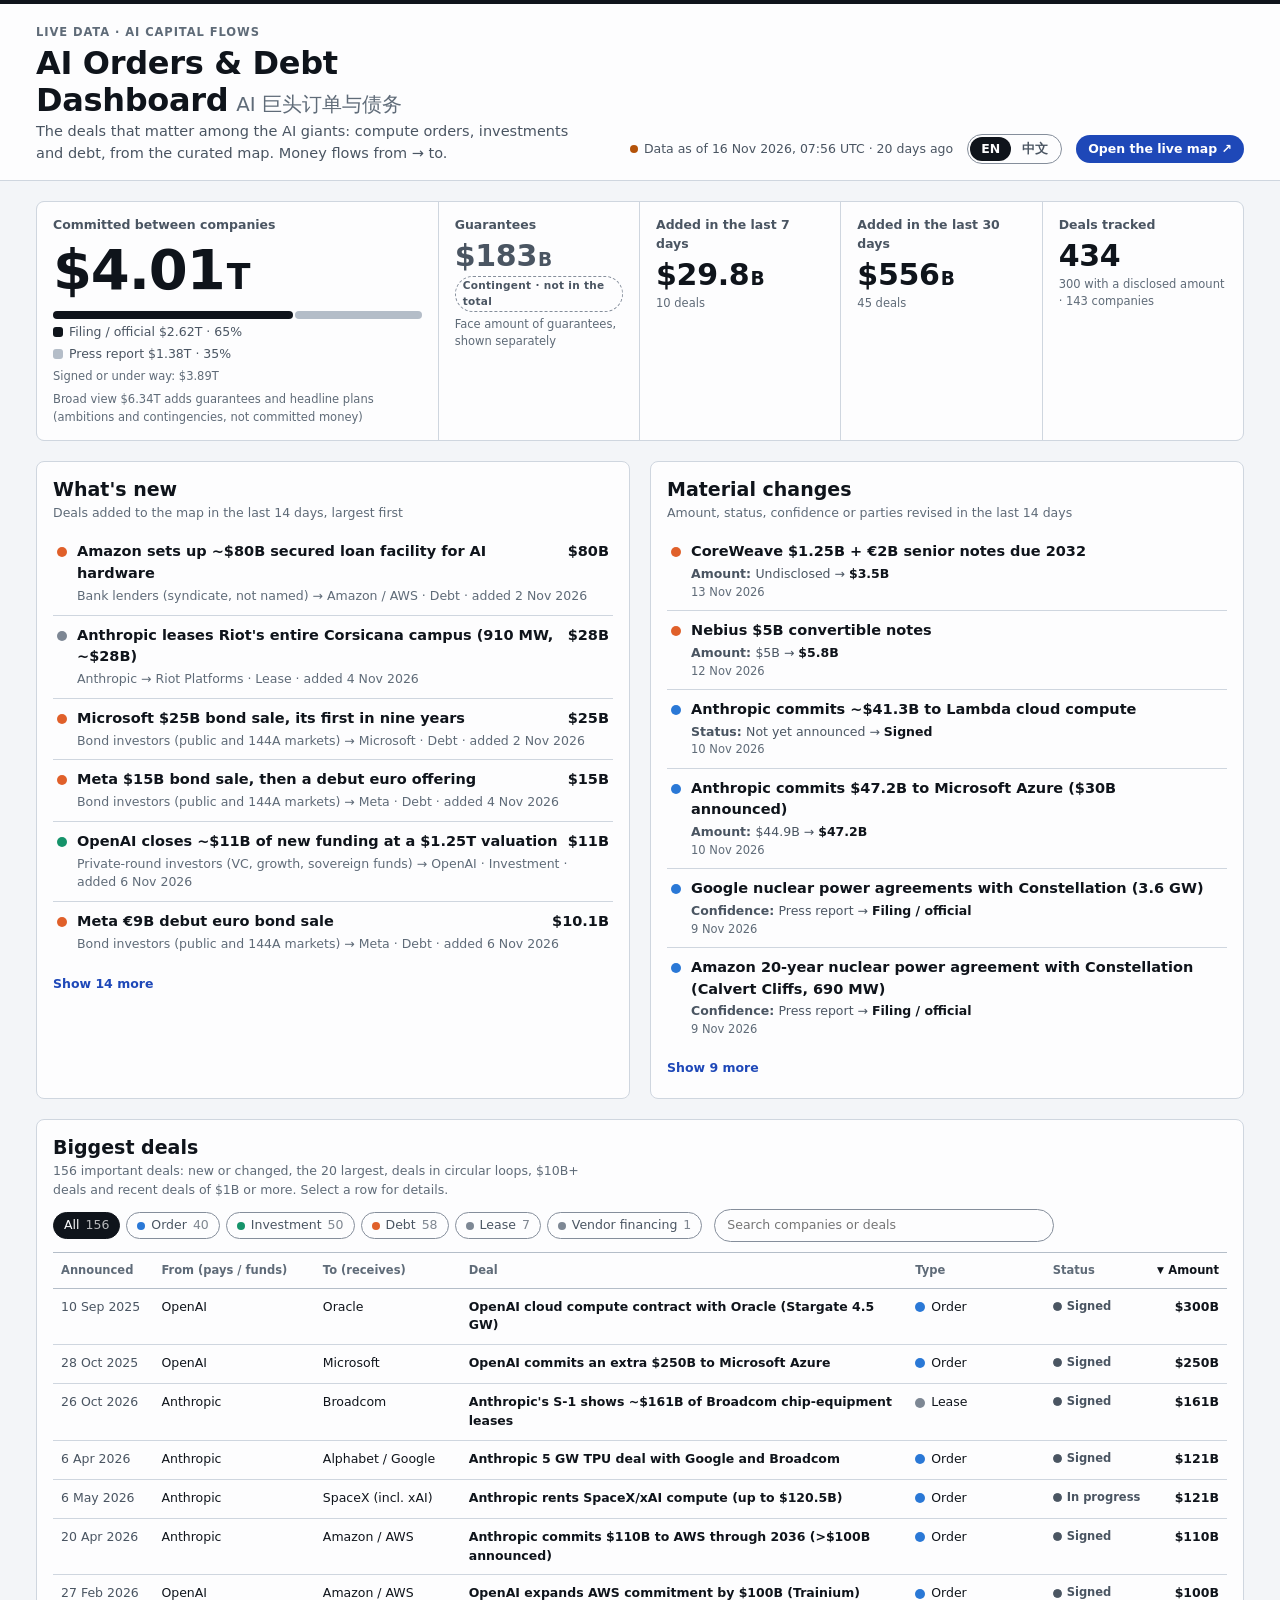
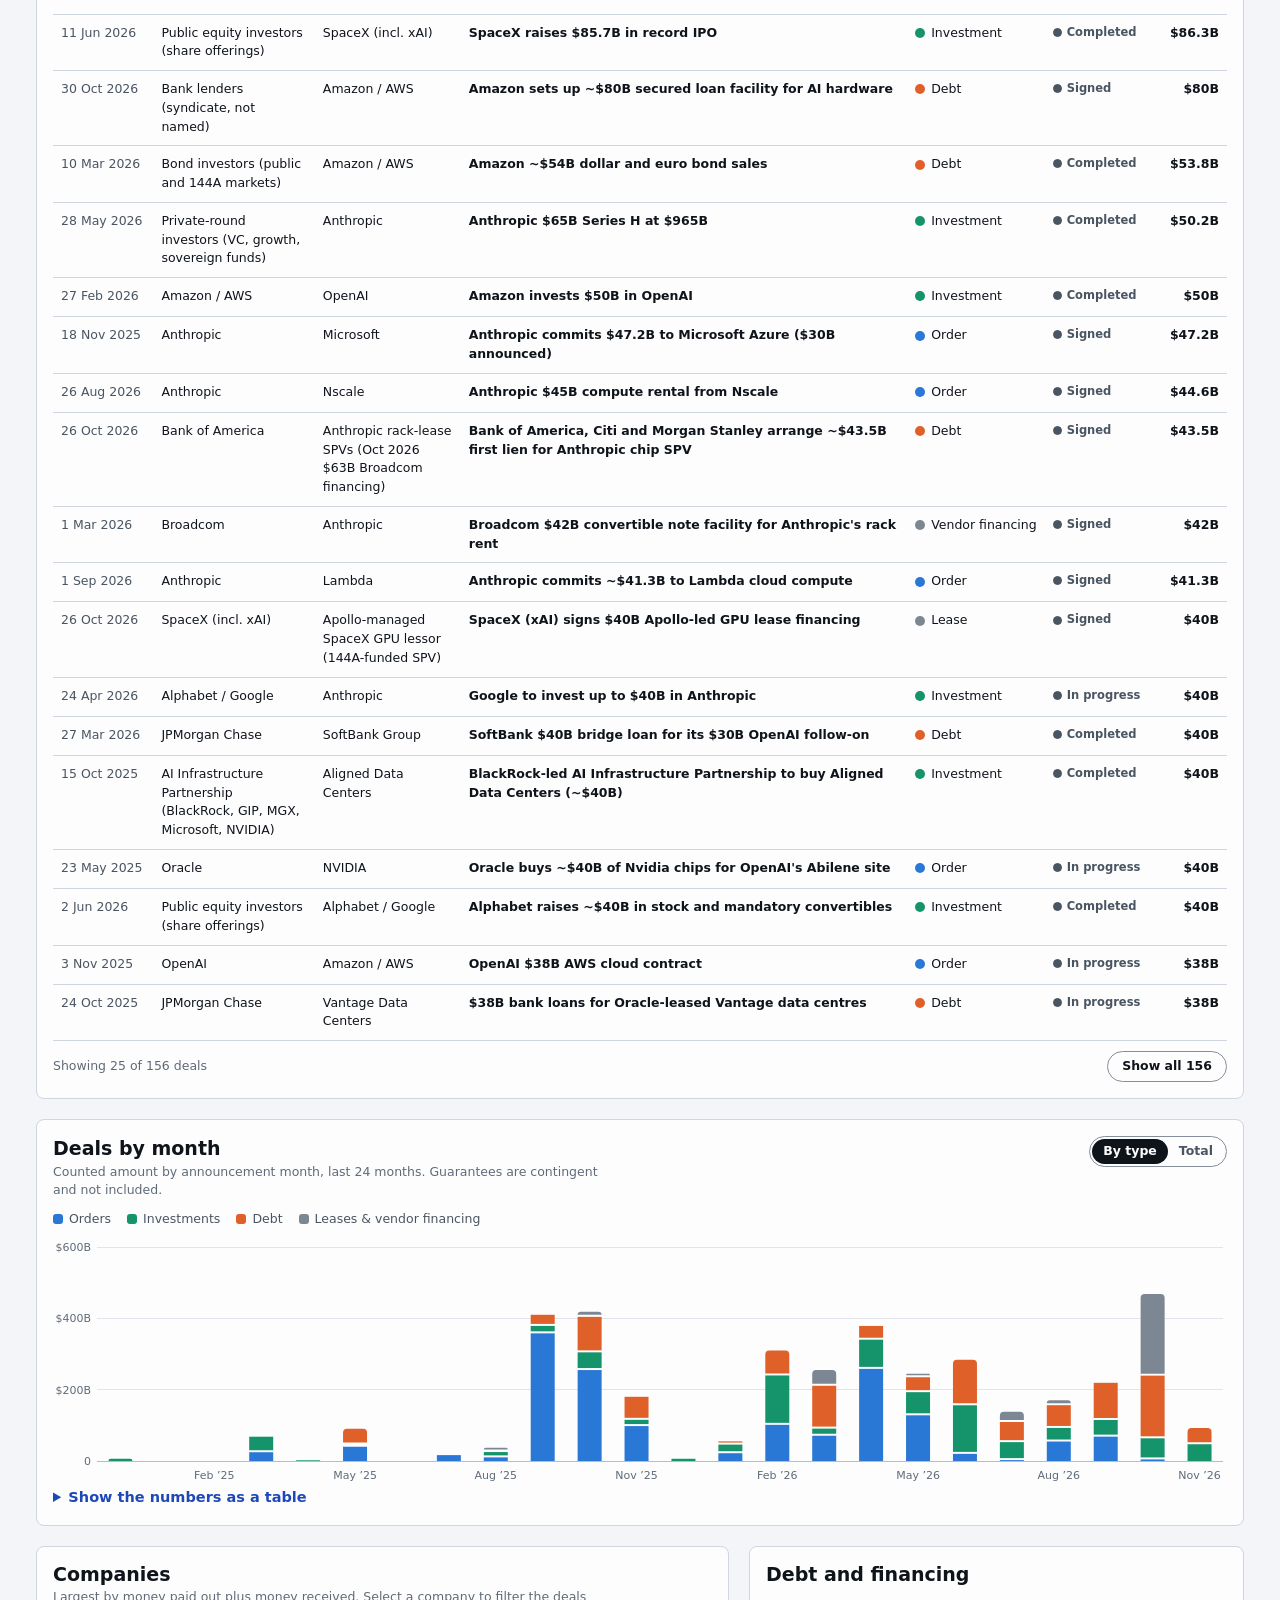
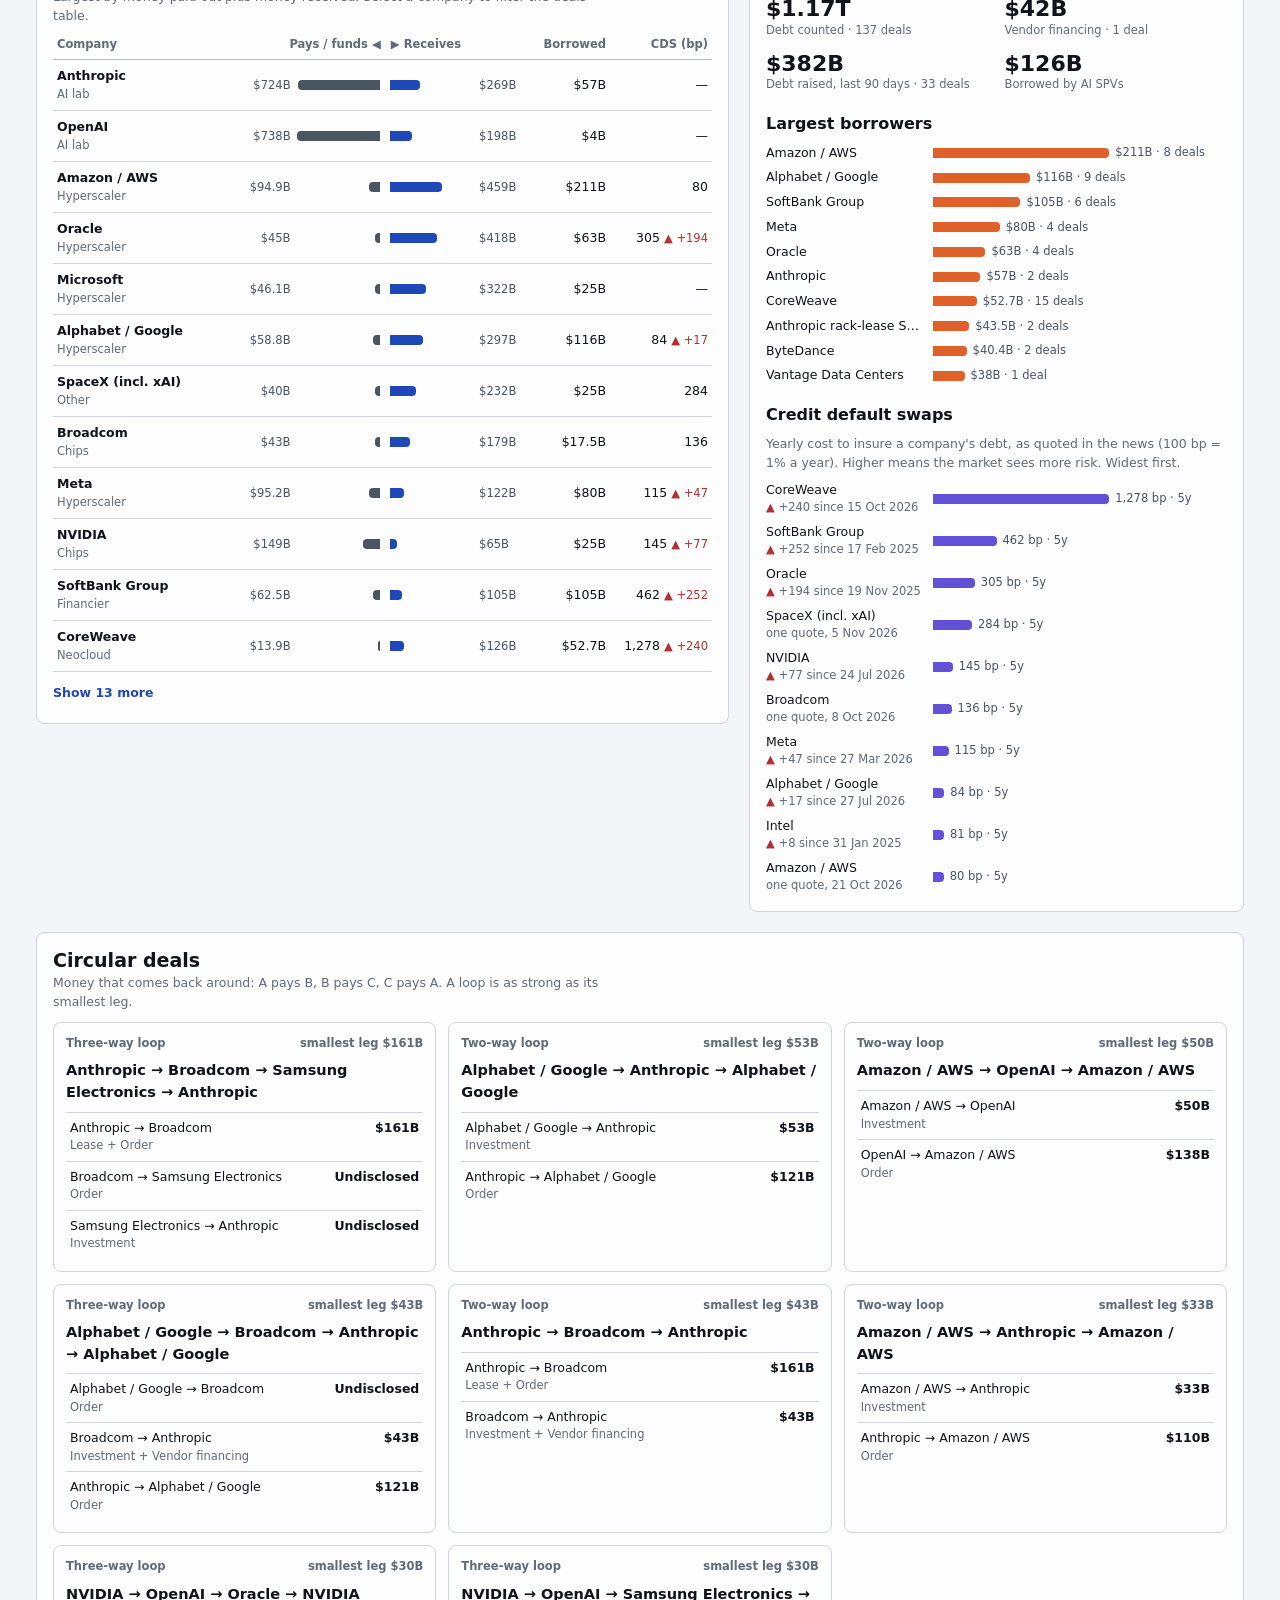
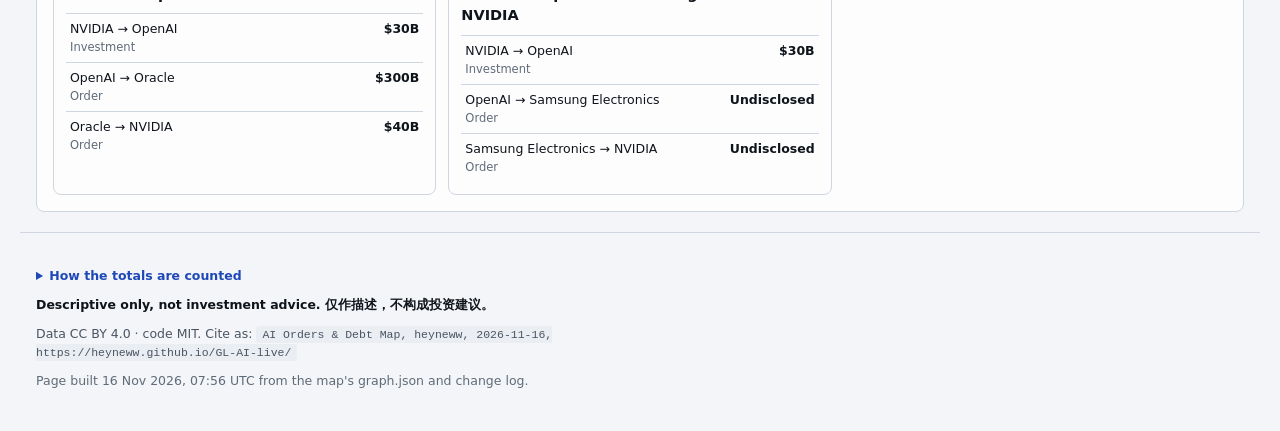
==== commit 14ffe827: "Publish 2026-11-16 07:56 UTC from heyneww/GL-AI-orders-debt@6877d60" ====
--- a/dashboard.html
+++ b/dashboard.html
@@ -356,7 +356,7 @@
 <div class="scrim" id="scrim" hidden></div>
 <aside class="drawer" id="drawer" role="dialog" aria-modal="true" aria-labelledby="d-title" hidden></aside>
 
-<script>window.DASHBOARD = {"schema_version":1,"generated_at":"2026-11-16T07:12:58Z","built_at":"2026-11-16T07:13:13Z","live_url":"https://heyneww.github.io/GL-AI-live/","kpis":{"total_usd":4008405861259,"contingent_usd":183230000000,"headline_usd":2151010000000,"broad_usd":6342645861259,"confirmed_usd":2624488861259,"reported_usd":1383917000000,"binding_usd":3887105861259,"deals":434,"deals_with_amount":300,"companies":143,"new_7d":{"count":10,"usd":29800000000},"new_30d":{"count":45,"usd":555880000000},"announced_30d":{"count":41,"usd":549330000000},"latest_announced":"2026-11-12"},"entities":{"aip":{"name":"AI Infrastructure Partnership (BlackRock, GIP, MGX, Microsoft, NVIDIA)","name_zh":"AI 基础设施合作伙伴关系（AIP）","group":"financier","ticker":null},"airtrunk":{"name":"AirTrunk","name_zh":"AirTrunk（澳大利亚数据中心）","group":"datacenter","ticker":null},"akamai":{"name":"Akamai","name_zh":"阿卡迈（Akamai）","group":"other","ticker":"AKAM"},"alibaba":{"name":"Alibaba","name_zh":"阿里巴巴","group":"hyperscaler","ticker":"BABA"},"aligned-data-centers":{"name":"Aligned Data Centers","name_zh":"Aligned 数据中心","group":"datacenter","ticker":null},"alphabet":{"name":"Alphabet / Google","name_zh":"谷歌（Alphabet）","group":"hyperscaler","ticker":"GOOGL"},"amazon":{"name":"Amazon / AWS","name_zh":"亚马逊（AWS）","group":"hyperscaler","ticker":"AMZN"},"amd":{"name":"AMD","name_zh":"AMD（超威半导体）","group":"chip","ticker":"AMD"},"amkor":{"name":"Amkor Technology","name_zh":"安靠（Amkor）","group":"chip","ticker":"AMKR"},"anthropic":{"name":"Anthropic","name_zh":"Anthropic","group":"model_lab","ticker":null},"apollo":{"name":"Apollo Global","name_zh":"阿波罗全球管理（Apollo）","group":"financier","ticker":"APO"},"apollo-spacex-gpu-lessor":{"name":"Apollo-managed SpaceX GPU lessor (144A-funded SPV)","name_zh":"阿波罗管理的 SpaceX GPU 出租实体（144A 票据融资）","group":"spv","ticker":null},"apple":{"name":"Apple","name_zh":"苹果","group":"other","ticker":"AAPL"},"bank-lenders":{"name":"Bank lenders (syndicate, not named)","name_zh":"银团贷款银行（未具名）","group":"financier","ticker":null},"bank-of-america":{"name":"Bank of America","name_zh":"美国银行","group":"financier","ticker":"BAC"},"beignet-investor":{"name":"Beignet Investor LLC (Meta Hyperion JV)","name_zh":"Beignet Investor（Meta Hyperion 合资公司）","group":"spv","ticker":null},"berkshire-hathaway":{"name":"Berkshire Hathaway","name_zh":"伯克希尔·哈撒韦","group":"financier","ticker":"BRK.B"},"blackstone":{"name":"Blackstone","name_zh":"黑石","group":"financier","ticker":"BX"},"bloom-energy":{"name":"Bloom Energy","name_zh":"Bloom Energy","group":"energy","ticker":"BE"},"blue-owl":{"name":"Blue Owl Capital","name_zh":"Blue Owl 资本","group":"financier","ticker":"OWL"},"bond-investors":{"name":"Bond investors (public and 144A markets)","name_zh":"债券投资者（公开市场及 144A 私募）","group":"financier","ticker":null},"broadcom":{"name":"Broadcom","name_zh":"博通","group":"chip","ticker":"AVGO"},"broadcom-ai-xpv":{"name":"AI XPV (Broadcom chip-lease SPV for Anthropic)","name_zh":"AI XPV（博通为 Anthropic 设立的芯片租赁特殊目的实体）","group":"spv","ticker":null},"broadcom-anthropic-rack-spv":{"name":"Anthropic rack-lease SPVs (Oct 2026 $63B Broadcom financing)","name_zh":"Anthropic 机架租赁特殊目的实体（2026 年 10 月博通 630 亿美元融资）","group":"spv","ticker":null},"brookfield":{"name":"Brookfield Asset Management","name_zh":"布鲁克菲尔德资产管理","group":"financier","ticker":"BAM"},"bytedance":{"name":"ByteDance","name_zh":"字节跳动","group":"hyperscaler","ticker":null},"cerebras":{"name":"Cerebras","name_zh":"Cerebras","group":"chip","ticker":"CBRS"},"citigroup":{"name":"Citigroup (Citi)","name_zh":"花旗集团","group":"financier","ticker":"C"},"classiq":{"name":"Classiq","name_zh":"Classiq（以色列量子软件公司）","group":"other","ticker":null},"constellation-energy":{"name":"Constellation Energy","name_zh":"Constellation 能源","group":"energy","ticker":"CEG"},"core-scientific":{"name":"Core Scientific","name_zh":"Core Scientific","group":"datacenter","ticker":"CORZ"},"coreweave":{"name":"CoreWeave","name_zh":"CoreWeave","group":"neocloud","ticker":"CRWV"},"crusoe":{"name":"Crusoe","name_zh":"Crusoe","group":"neocloud","ticker":null},"crux-ai":{"name":"Crux AI (Blackstone-Google TPU cloud)","name_zh":"Crux AI（黑石与谷歌的 TPU 云合资公司）","group":"neocloud","ticker":null},"deepseek":{"name":"DeepSeek","name_zh":"深度求索（DeepSeek）","group":"model_lab","ticker":null},"eagle-point":{"name":"Eagle Point Credit","name_zh":"Eagle Point Credit（鹰点信贷）","group":"financier","ticker":null},"firmus":{"name":"Firmus","name_zh":"Firmus（澳大利亚 AI 基础设施公司）","group":"neocloud","ticker":null},"fluidstack":{"name":"Fluidstack","name_zh":"Fluidstack","group":"neocloud","ticker":null},"generac":{"name":"Generac","name_zh":"Generac（发电机制造商）","group":"other","ticker":"GNRC"},"goldman-sachs":{"name":"Goldman Sachs","name_zh":"高盛","group":"financier","ticker":"GS"},"helix-digital-infrastructure":{"name":"Helix Digital Infrastructure (KKR-led)","name_zh":"Helix 数字基础设施（KKR 牵头）","group":"datacenter","ticker":null},"hugging-face":{"name":"Hugging Face","name_zh":"Hugging Face（AI 模型平台）","group":"other","ticker":null},"intel":{"name":"Intel","name_zh":"英特尔","group":"chip","ticker":"INTC"},"iren":{"name":"IREN","name_zh":"IREN","group":"neocloud","ticker":"IREN"},"jane-street":{"name":"Jane Street","name_zh":"Jane Street","group":"other","ticker":null},"jpmorgan":{"name":"JPMorgan Chase","name_zh":"摩根大通","group":"financier","ticker":"JPM"},"kyec":{"name":"King Yuan Electronics (KYEC)","name_zh":"京元电子","group":"chip","ticker":"2449.TW"},"lambda":{"name":"Lambda","name_zh":"Lambda","group":"neocloud","ticker":null},"mediatek":{"name":"MediaTek","name_zh":"联发科","group":"chip","ticker":"2454.TW"},"meta":{"name":"Meta","name_zh":"Meta","group":"hyperscaler","ticker":"META"},"micron":{"name":"Micron","name_zh":"美光","group":"chip","ticker":"MU"},"microsoft":{"name":"Microsoft","name_zh":"微软","group":"hyperscaler","ticker":"MSFT"},"mistral":{"name":"Mistral AI","name_zh":"Mistral AI","group":"model_lab","ticker":null},"mizuho":{"name":"Mizuho Financial Group","name_zh":"瑞穗金融集团","group":"financier","ticker":"8411.T"},"morgan-stanley":{"name":"Morgan Stanley","name_zh":"摩根士丹利","group":"financier","ticker":"MS"},"nebius":{"name":"Nebius","name_zh":"Nebius","group":"neocloud","ticker":"NBIS"},"nexus-data-centers":{"name":"Nexus Data Centers","name_zh":"Nexus 数据中心","group":"datacenter","ticker":null},"nscale":{"name":"Nscale","name_zh":"Nscale","group":"neocloud","ticker":null},"nvidia":{"name":"NVIDIA","name_zh":"英伟达","group":"chip","ticker":"NVDA"},"openai":{"name":"OpenAI","name_zh":"OpenAI","group":"model_lab","ticker":null},"oracle":{"name":"Oracle","name_zh":"甲骨文","group":"hyperscaler","ticker":"ORCL"},"pimco":{"name":"PIMCO","name_zh":"PIMCO（品浩）","group":"financier","ticker":null},"powerhouse-data-centers":{"name":"PowerHouse Data Centers","name_zh":"PowerHouse 数据中心","group":"datacenter","ticker":null},"private-investors":{"name":"Private-round investors (VC, growth, sovereign funds)","name_zh":"一级市场投资者（风投、成长基金、主权基金）","group":"financier","ticker":null},"public-equity-investors":{"name":"Public equity investors (share offerings)","name_zh":"公开市场股票投资者（股票发行）","group":"financier","ticker":null},"riot-platforms":{"name":"Riot Platforms","name_zh":"Riot Platforms","group":"datacenter","ticker":"RIOT"},"samsung":{"name":"Samsung Electronics","name_zh":"三星电子","group":"chip","ticker":"005930.KS"},"sk-hynix":{"name":"SK hynix","name_zh":"SK 海力士","group":"chip","ticker":"000660.KS"},"smbc":{"name":"Sumitomo Mitsui Banking Corp. (SMBC)","name_zh":"三井住友银行","group":"financier","ticker":"8316.T"},"softbank":{"name":"SoftBank Group","name_zh":"软银集团","group":"financier","ticker":"9984.T"},"sopaipilla-investor":{"name":"Sopaipilla Investor LLC (Meta El Paso JV)","name_zh":"Sopaipilla Investor（Meta 埃尔帕索合资公司）","group":"spv","ticker":null},"spacex":{"name":"SpaceX (incl. xAI)","name_zh":"SpaceX（含 xAI）","group":"other","ticker":null},"stack-infrastructure":{"name":"STACK Infrastructure (Blue Owl)","name_zh":"STACK Infrastructure（Blue Owl 旗下）","group":"datacenter","ticker":null},"stream-data-centers":{"name":"Stream Data Centers","name_zh":"Stream 数据中心","group":"datacenter","ticker":null},"tencent":{"name":"Tencent","name_zh":"腾讯","group":"hyperscaler","ticker":"0700.HK"},"terawulf":{"name":"TeraWulf","name_zh":"TeraWulf","group":"datacenter","ticker":"WULF"},"tesla":{"name":"Tesla","name_zh":"特斯拉","group":"other","ticker":"TSLA"},"tsmc":{"name":"TSMC","name_zh":"台积电","group":"chip","ticker":"TSM"},"us-government":{"name":"US government (Commerce Dept. / CHIPS Program)","name_zh":"美国政府（商务部 / 芯片法案项目办公室）","group":"other","ticker":null},"vantage-data-centers":{"name":"Vantage Data Centers","name_zh":"Vantage 数据中心","group":"datacenter","ticker":null},"verizon":{"name":"Verizon","name_zh":"威瑞森（Verizon）","group":"other","ticker":"VZ"},"vistra":{"name":"Vistra","name_zh":"Vistra 能源","group":"energy","ticker":"VST"},"volta":{"name":"Volta","name_zh":"Volta","group":"neocloud","ticker":null},"xai":{"name":"xAI (merged into SpaceX, Feb 2026)","name_zh":"xAI（2026 年 2 月并入 SpaceX）","group":"model_lab","ticker":null},"zankore":{"name":"Zankore","name_zh":"Zankore（印尼 AI 云）","group":"neocloud","ticker":null}},"deals":[{"id":"bond-investors-alphabet-2026-11-hkd-sgd-notes","kind":"debt","subkind":"senior notes (HKD and SGD)","subkind_zh":"优先票据（港元与新加坡元）","from":"bond-investors","to":"alphabet","amount_usd":3800000000,"counted_usd":3800000000,"contingent_usd":0,"headline_usd":null,"amount_text":"≈ US$3.8B as reported: HK$16B (≈ US$2.0B) in 3 tranches (HK$7.5B 2-year at 4.35%, HK$7B 5-year at 4.70%, HK$1.5B 10-year at 5.20%) plus S$2.28B (≈ US$1.8B) in 4 tranches (S$370M 2-year at 2.50%, S$900M 5-year at 3.00%, S$330M 10-year at 3.40%, S$680M 30-year at 3.80%); reoffer yields; upsized from a US$3B target; orders above US$7B; settlement 19 Nov 2026","announced":"2026-11-12","status":"signed","confidence":"reported","title_en":"Alphabet debut Hong Kong and Singapore dollar bonds (≈ US$3.8B)","title_zh":"Alphabet 首次发行港元及新加坡元债券（约 38 亿美元）","summary_en":"Alphabet priced its first Hong Kong dollar and Singapore dollar bonds on 12 November 2026, HK$16 billion and S$2.28 billion in seven tranches of 2 to 30 years, about US$3.8 billion in all, upsized from a US$3 billion target; HSBC and JPMorgan were joint global coordinators and…","summary_zh":"Alphabet 于 2026 年 11 月 12 日为其首批港元及新加坡元债券定价，共 160 亿港元和 22.8 亿新加坡元，分 7 档、期限 2 至 30 年，合计约 38 亿美元，由 30 亿美元目标上调；汇丰和摩根大通任联席全球协调人，定于 11 月 19 日交割。募…","source":{"url":"https://www.thestandard.com.hk/finance/article/348350/Alphabet-raises-US38-billion-in-first-Hong-Kong-Singapore-dollar-bonds","publisher":"The Standard (Reuters)","date":"2026-11-12"},"added":"2026-11-14","tags":["new","recent"]},{"id":"nvidia-anthropic-2026-11-ipo-placement","kind":"investment","subkind":"concurrent private placement (Class N common stock)","subkind_zh":"同步私募配售（N 类普通股）","from":"nvidia","to":"anthropic","amount_usd":10000000000,"counted_usd":10000000000,"contingent_usd":0,"headline_usd":null,"amount_text":"~$10.0B of Class N common stock at the IPO price (135,135,135 shares at the $74 midpoint of the $70–78 range), part of a $26.0B private placement by seven suppliers that closes immediately after the IPO and is contingent on its completion, per Anthropic's S-1/A","announced":"2026-11-10","status":"signed","confidence":"confirmed","title_en":"Nvidia to buy $10.0B of Anthropic stock alongside its IPO","title_zh":"英伟达将在 Anthropic IPO 同时认购 100 亿美元股票","summary_en":"Anthropic's amended S-1 of 10 November 2026 says Nvidia will buy about $10.0B of non-voting Class N common stock at the IPO price in a private placement closing right after the IPO. The seven buyers (Google, Nvidia, AMD, Broadcom, Micron, Microsoft and TSMC) are all suppliers…","summary_zh":"Anthropic 2026 年 11 月 10 日的修订版 S-1 显示，英伟达将以 IPO 价格认购约 100 亿美元的无投票权 N 类普通股，该私募配售于 IPO 完成后立即交割。七家认购方（谷歌、英伟达、AMD、博通、美光、微软和台积电）均为 Anthropic 的供应…","source":{"url":"https://www.sec.gov/Archives/edgar/data/2130357/000162828026072484/anthropicpbc-sx1ax2.htm","publisher":"Anthropic (SEC S-1/A)","date":"2026-11-10"},"added":"2026-11-10","tags":["new","big","recent"]},{"id":"alphabet-anthropic-2026-11-ipo-placement","kind":"investment","subkind":"concurrent private placement (Class N common stock)","subkind_zh":"同步私募配售（N 类普通股）","from":"alphabet","to":"anthropic","amount_usd":10000000000,"counted_usd":10000000000,"contingent_usd":0,"headline_usd":null,"amount_text":"~$10.0B of Class N common stock at the IPO price (135,135,135 shares at the $74 midpoint of the $70–78 range), part of a $26.0B private placement by seven suppliers that closes immediately after the IPO and is contingent on its completion, per Anthropic's S-1/A","announced":"2026-11-10","status":"signed","confidence":"confirmed","title_en":"Google to buy $10.0B of Anthropic stock alongside its IPO","title_zh":"谷歌将在 Anthropic IPO 同时认购 100 亿美元股票","summary_en":"Anthropic's amended S-1 of 10 November 2026 says Google will buy about $10.0B of non-voting Class N common stock at the IPO price in a private placement closing right after the IPO. The seven buyers (Google, Nvidia, AMD, Broadcom, Micron, Microsoft and TSMC) are all suppliers…","summary_zh":"Anthropic 2026 年 11 月 10 日的修订版 S-1 显示，谷歌将以 IPO 价格认购约 100 亿美元的无投票权 N 类普通股，该私募配售于 IPO 完成后立即交割。七家认购方（谷歌、英伟达、AMD、博通、美光、微软和台积电）均为 Anthropic 的供应商…","source":{"url":"https://www.sec.gov/Archives/edgar/data/2130357/000162828026072484/anthropicpbc-sx1ax2.htm","publisher":"Anthropic (SEC S-1/A)","date":"2026-11-10"},"added":"2026-11-10","tags":["new","circular","big","recent"]},{"id":"amd-anthropic-2026-11-ipo-placement","kind":"investment","subkind":"concurrent private placement (Class N common stock)","subkind_zh":"同步私募配售（N 类普通股）","from":"amd","to":"anthropic","amount_usd":2500000000,"counted_usd":2500000000,"contingent_usd":0,"headline_usd":null,"amount_text":"~$2.5B of Class N common stock at the IPO price (33,783,783 shares at the $74 midpoint of the $70–78 range), part of a $26.0B private placement by seven suppliers that closes immediately after the IPO and is contingent on its completion, per Anthropic's S-1/A","announced":"2026-11-10","status":"signed","confidence":"confirmed","title_en":"AMD to buy $2.5B of Anthropic stock alongside its IPO","title_zh":"AMD 将在 Anthropic IPO 同时认购 25 亿美元股票","summary_en":"Anthropic's amended S-1 of 10 November 2026 says AMD will buy about $2.5B of non-voting Class N common stock at the IPO price in a private placement closing right after the IPO. The seven buyers (Google, Nvidia, AMD, Broadcom, Micron, Microsoft and TSMC) are all suppliers to…","summary_zh":"Anthropic 2026 年 11 月 10 日的修订版 S-1 显示，AMD 将以 IPO 价格认购约 25 亿美元的无投票权 N 类普通股，该私募配售于 IPO 完成后立即交割。七家认购方（谷歌、英伟达、AMD、博通、美光、微软和台积电）均为 Anthropic 的供应…","source":{"url":"https://www.sec.gov/Archives/edgar/data/2130357/000162828026072484/anthropicpbc-sx1ax2.htm","publisher":"Anthropic (SEC S-1/A)","date":"2026-11-10"},"added":"2026-11-10","tags":["new","recent"]},{"id":"microsoft-anthropic-2026-11-ipo-placement","kind":"investment","subkind":"concurrent private placement (Class N common stock)","subkind_zh":"同步私募配售（N 类普通股）","from":"microsoft","to":"anthropic","amount_usd":1000000000,"counted_usd":1000000000,"contingent_usd":0,"headline_usd":null,"amount_text":"~$1.0B of Class N common stock at the IPO price (13,513,513 shares at the $74 midpoint of the $70–78 range), part of a $26.0B private placement by seven suppliers that closes immediately after the IPO and is contingent on its completion, per Anthropic's S-1/A","announced":"2026-11-10","status":"signed","confidence":"confirmed","title_en":"Microsoft to buy $1.0B of Anthropic stock alongside its IPO","title_zh":"微软将在 Anthropic IPO 同时认购 10 亿美元股票","summary_en":"Anthropic's amended S-1 of 10 November 2026 says Microsoft will buy about $1.0B of non-voting Class N common stock at the IPO price in a private placement closing right after the IPO. The seven buyers (Google, Nvidia, AMD, Broadcom, Micron, Microsoft and TSMC) are all suppliers…","summary_zh":"Anthropic 2026 年 11 月 10 日的修订版 S-1 显示，微软将以 IPO 价格认购约 10 亿美元的无投票权 N 类普通股，该私募配售于 IPO 完成后立即交割。七家认购方（谷歌、英伟达、AMD、博通、美光、微软和台积电）均为 Anthropic 的供应商…","source":{"url":"https://www.sec.gov/Archives/edgar/data/2130357/000162828026072484/anthropicpbc-sx1ax2.htm","publisher":"Anthropic (SEC S-1/A)","date":"2026-11-10"},"added":"2026-11-10","tags":["new","recent"]},{"id":"micron-anthropic-2026-11-ipo-placement","kind":"investment","subkind":"concurrent private placement (Class N common stock)","subkind_zh":"同步私募配售（N 类普通股）","from":"micron","to":"anthropic","amount_usd":1000000000,"counted_usd":1000000000,"contingent_usd":0,"headline_usd":null,"amount_text":"~$1.0B of Class N common stock at the IPO price (13,513,513 shares at the $74 midpoint of the $70–78 range), part of a $26.0B private placement by seven suppliers that closes immediately after the IPO and is contingent on its completion, per Anthropic's S-1/A","announced":"2026-11-10","status":"signed","confidence":"confirmed","title_en":"Micron to buy $1.0B of Anthropic stock alongside its IPO","title_zh":"美光将在 Anthropic IPO 同时认购 10 亿美元股票","summary_en":"Anthropic's amended S-1 of 10 November 2026 says Micron will buy about $1.0B of non-voting Class N common stock at the IPO price in a private placement closing right after the IPO. The seven buyers (Google, Nvidia, AMD, Broadcom, Micron, Microsoft and TSMC) are all suppliers to…","summary_zh":"Anthropic 2026 年 11 月 10 日的修订版 S-1 显示，美光将以 IPO 价格认购约 10 亿美元的无投票权 N 类普通股，该私募配售于 IPO 完成后立即交割。七家认购方（谷歌、英伟达、AMD、博通、美光、微软和台积电）均为 Anthropic 的供应商…","source":{"url":"https://www.sec.gov/Archives/edgar/data/2130357/000162828026072484/anthropicpbc-sx1ax2.htm","publisher":"Anthropic (SEC S-1/A)","date":"2026-11-10"},"added":"2026-11-10","tags":["new","recent"]},{"id":"broadcom-anthropic-2026-11-ipo-placement","kind":"investment","subkind":"concurrent private placement (Class N common stock)","subkind_zh":"同步私募配售（N 类普通股）","from":"broadcom","to":"anthropic","amount_usd":1000000000,"counted_usd":1000000000,"contingent_usd":0,"headline_usd":null,"amount_text":"~$1.0B of Class N common stock at the IPO price (13,513,513 shares at the $74 midpoint of the $70–78 range), part of a $26.0B private placement by seven suppliers that closes immediately after the IPO and is contingent on its completion, per Anthropic's S-1/A","announced":"2026-11-10","status":"signed","confidence":"confirmed","title_en":"Broadcom to buy $1.0B of Anthropic stock alongside its IPO","title_zh":"博通将在 Anthropic IPO 同时认购 10 亿美元股票","summary_en":"Anthropic's amended S-1 of 10 November 2026 says Broadcom will buy about $1.0B of non-voting Class N common stock at the IPO price in a private placement closing right after the IPO. The seven buyers (Google, Nvidia, AMD, Broadcom, Micron, Microsoft and TSMC) are all suppliers…","summary_zh":"Anthropic 2026 年 11 月 10 日的修订版 S-1 显示，博通将以 IPO 价格认购约 10 亿美元的无投票权 N 类普通股，该私募配售于 IPO 完成后立即交割。七家认购方（谷歌、英伟达、AMD、博通、美光、微软和台积电）均为 Anthropic 的供应商…","source":{"url":"https://www.sec.gov/Archives/edgar/data/2130357/000162828026072484/anthropicpbc-sx1ax2.htm","publisher":"Anthropic (SEC S-1/A)","date":"2026-11-10"},"added":"2026-11-10","tags":["new","circular","recent"]},{"id":"tsmc-anthropic-2026-11-ipo-placement","kind":"investment","subkind":"concurrent private placement (Class N common stock)","subkind_zh":"同步私募配售（N 类普通股）","from":"tsmc","to":"anthropic","amount_usd":500000000,"counted_usd":500000000,"contingent_usd":0,"headline_usd":null,"amount_text":"~$0.5B of Class N common stock at the IPO price (6,756,756 shares at the $74 midpoint of the $70–78 range) through TSMC Partners, part of a $26.0B private placement by seven suppliers that closes immediately after the IPO and is contingent on its completion, per Anthropic's S-1/A; TSMC's board approved up to $500M on 10 Nov 2026","announced":"2026-11-10","status":"signed","confidence":"confirmed","title_en":"TSMC to buy $0.5B of Anthropic stock alongside its IPO","title_zh":"台积电将在 Anthropic IPO 同时认购 5 亿美元股票","summary_en":"Anthropic's amended S-1 of 10 November 2026 says TSMC, through TSMC Partners, will buy about $0.5B of non-voting Class N common stock at the IPO price in a private placement closing right after the IPO; TSMC's board approved the investment the same day. The seven buyers…","summary_zh":"Anthropic 2026 年 11 月 10 日的修订版 S-1 显示，台积电将通过 TSMC Partners 以 IPO 价格认购约 5 亿美元的无投票权 N 类普通股，该私募配售于 IPO 完成后立即交割；台积电董事会同日批准该项投资。七家认购方（谷歌、英伟达、AMD…","source":{"url":"https://www.sec.gov/Archives/edgar/data/2130357/000162828026072484/anthropicpbc-sx1ax2.htm","publisher":"Anthropic (SEC S-1/A)","date":"2026-11-10"},"added":"2026-11-10","tags":["new"]},{"id":"private-investors-openai-2026-11-round","kind":"investment","subkind":"equity funding round (first close)","subkind_zh":"股权融资（首轮交割）","from":"private-investors","to":"openai","amount_usd":11000000000,"counted_usd":11000000000,"contingent_usd":0,"headline_usd":null,"amount_text":"~$11B first close at a $1.25T valuation (pre-money per The Information), per Bloomberg and The Information; CNBC reported on 12 Nov that the raise reached $15B (single outlet, so the extra ~$4B is not counted yet); the round may reach up to ~$20B; investors not named","announced":"2026-11-06","status":"reported","confidence":"reported","title_en":"OpenAI closes ~$11B of new funding at a $1.25T valuation","title_zh":"OpenAI 以 1.25 万亿美元估值完成约 110 亿美元新融资","summary_en":"Bloomberg and The Information reported on 6 November 2026 that OpenAI had closed about $11B, the first part of a new round at a $1.25T valuation, scaled back from an earlier goal of $30B or more at $1.4T after the AI stock rout; the round could grow to about $20B. OpenAI has…","summary_zh":"据彭博和 The Information 2026 年 11 月 6 日报道，OpenAI 已完成约 110 亿美元融资，为新一轮融资的首轮交割，估值 1.25 万亿美元；此前在 AI 股票暴跌后，OpenAI 已将原定以 1.4 万亿美元估值融资 300 亿美元以上的目标下调…","source":{"url":"https://www.bloomberg.com/news/articles/2026-11-06/openai-completes-11-billion-portion-of-funding-at-1-25-trillion-value","publisher":"Bloomberg","date":"2026-11-06"},"added":"2026-11-06","tags":["new","big","recent"]},{"id":"bond-investors-meta-2026-11-notes-2","kind":"debt","subkind":"senior notes (EUR)","subkind_zh":null,"from":"bond-investors","to":"meta","amount_usd":10050000000,"counted_usd":10050000000,"contingent_usd":0,"headline_usd":null,"amount_text":"€9B, ~US$10.05B at ~1.117 (approximate conversion; the rate reported for Alphabet's euro sale the same week): €1.75B 4.300% Senior Notes due 2031; €1.25B 4.650% Senior Notes due 2033; €1B 4.900% Senior Notes due 2035; €1.75B 5.400% Senior Notes due 2038; €1.75B 6.050% Senior Notes due 2044; €1.5B 6.400% Senior Notes due 2065; priced 4 Nov 2026, settlement expected 12 Nov","announced":"2026-11-04","status":"signed","confidence":"confirmed","title_en":"Meta €9B debut euro bond sale","title_zh":"Meta 首次发行欧元债券，规模 90 亿欧元","summary_en":"A day after its $15B dollar bond, Meta priced its first euro bonds: €9B (about $10B) in six tranches due 2031 to 2065, according to its final 424B5 prospectus, for general corporate purposes as it funds AI infrastructure. The two sales raised about $25B in a week.","summary_zh":"据 Meta 最终 424B5 发行说明书，在发行 150 亿美元美元债券次日，Meta 为其首批欧元债券定价：共 90 亿欧元（约 100 亿美元），分六档，2031 至 2065 年到期，用于一般公司用途，为 AI 基础设施筹资。两次发行一周内合计融资约 250 亿美元。","source":{"url":"https://www.sec.gov/Archives/edgar/data/1326801/000119312526450754/d44678d424b5.htm","publisher":"SEC EDGAR (Meta Platforms, Inc. 424B5)","date":"2026-11-06"},"added":"2026-11-06","tags":["new","changed","big","recent"]},{"id":"bond-investors-alphabet-2026-11-notes","kind":"debt","subkind":"senior notes (EUR)","subkind_zh":null,"from":"bond-investors","to":"alphabet","amount_usd":6700000000,"counted_usd":6700000000,"contingent_usd":0,"headline_usd":null,"amount_text":"€6B, ~US$6.7B at ~1.117 as reported: 7 tranches: €750M Floating Rate Notes due 2028; €750M 3.700% Notes due 2028; €1.25B 4.050% Notes due 2030; €750M 4.250% Notes due 2032; €750M 4.500% Notes due 2035; €750M 4.875% Notes due 2039; €1B 5.250% Notes due 2045; settlement 5 Nov 2026","announced":"2026-11-04","status":"completed","confidence":"confirmed","title_en":"Alphabet €6B notes offering","title_zh":"Alphabet发行 60 亿欧元票据","summary_en":"Alphabet sold €6B (about $6.7B) of notes in 7 tranches due 2028–2045, its second euro bond sale of 2026, according to its 424B2 prospectus filed on 2026-11-04; the dollar figure is the conversion reported at launch.","summary_zh":"Alphabet于 2026 年 11 月 4 日提交 424B2 发行说明书，发行 7 档共 60 亿欧元（约 67 亿美元）票据，2028 至 2045 年到期，为其 2026 年第二次发行欧元债券；美元金额为发行时报道的折算值。","source":{"url":"https://www.globalbankingandfinance.com/alphabet-kicks-off-6-billion-bond-sale-tests-appetite-tech/","publisher":"Global Banking & Finance Review (Reuters)","date":"2026-11-02"},"added":"2026-11-04","tags":["new","changed","recent"]},{"id":"bond-investors-meta-2026-11-notes","kind":"debt","subkind":"corporate bonds (investment grade)","subkind_zh":"公司债券（投资级）","from":"bond-investors","to":"meta","amount_usd":15000000000,"counted_usd":15000000000,"contingent_usd":0,"headline_usd":null,"amount_text":"$15B of US-dollar senior notes per Meta's final 424B5: $3.25B 5.850% due 2031, $3.25B 6.250% due 2033, $4B 6.550% due 2036, $1.75B 7.350% due 2046, $2.75B 7.500% due 2056; priced 3 Nov 2026 with about $58B of orders, settled 5 Nov; the separate euro sale priced on 4 Nov is its own edge (bond-investors-meta-2026-11-notes-2)","announced":"2026-11-03","status":"completed","confidence":"confirmed","title_en":"Meta $15B bond sale, then a debut euro offering","title_zh":"Meta 发行 150 亿美元债券，随后首次发行欧元债券","summary_en":"Meta sold $15B of investment-grade bonds in five tranches on 3 November 2026, drawing about $58B of orders, a week after its $37.5B share and convertible offerings, to fund AI infrastructure. It then opened its first euro bond sale, which is expected to take the combined raise…","summary_zh":"Meta 于 2026 年 11 月 3 日发行 150 亿美元投资级债券，分五档，获约 580 亿美元认购，距其 375 亿美元股票和可转换优先股发行仅一周，资金用于 AI 基础设施。随后 Meta 启动首次欧元债券发行，预计合计融资将超过 200 亿美元。","source":{"url":"https://www.bloomberg.com/news/articles/2026-11-03/meta-kicks-off-debt-offering-in-push-to-fund-ai-investments","publisher":"Bloomberg","date":"2026-11-03"},"added":"2026-11-04","tags":["new","changed","big","recent"]},{"id":"public-equity-investors-oracle-2026-11-common-stock","kind":"investment","subkind":"underwritten common stock offering","subkind_zh":"包销普通股发行","from":"public-equity-investors","to":"oracle","amount_usd":10000000000,"counted_usd":10000000000,"contingent_usd":0,"headline_usd":null,"amount_text":"$10.0B: 86,206,897 shares at $116.00 (an 11.2% discount to the 30 Oct close of $130.67); ~$9.9B net; priced 2 Nov 2026, closing 4 Nov 2026","announced":"2026-11-02","status":"signed","confidence":"confirmed","title_en":"Oracle $10B share sale alongside a $10B bond sale","title_zh":"甲骨文出售 100 亿美元股票，同时发行 100 亿美元债券","summary_en":"Oracle priced an underwritten sale of about 86.2 million new shares at $116, raising $10B before costs, alongside a separate $10B bond sale, to fund its AI data-centre build-out. The shares were sold at an 11% discount and Oracle's stock fell sharply on the news; the deals were…","summary_zh":"甲骨文定价包销发行约 8620 万股新股，每股 116 美元，扣除费用前募资 100 亿美元，同时另行发行 100 亿美元债券，为其 AI 数据中心建设融资。新股折价 11% 发行，消息公布后甲骨文股价大跌；两笔交易预计于 2026 年 11 月 4 日交割。","source":{"url":"https://www.sec.gov/Archives/edgar/data/1341439/000119312526445847/d181425d424b5.htm","publisher":"Oracle (SEC 424B5)","date":"2026-11-04"},"added":"2026-11-03","tags":["new","big","recent"]},{"id":"bond-investors-oracle-2026-11-notes","kind":"debt","subkind":"corporate bonds (investment grade)","subkind_zh":"公司债券（投资级）","from":"bond-investors","to":"oracle","amount_usd":10000000000,"counted_usd":10000000000,"contingent_usd":0,"headline_usd":null,"amount_text":"$10B senior notes in five tranches: $2.0B 7.000% due 2029, $1.75B 7.450% due 2031, $2.25B 7.850% due 2033, $2.5B 8.000% due 2037, $1.5B 8.650% due 2046; priced 2 Nov 2026, closing 4 Nov 2026","announced":"2026-11-02","status":"signed","confidence":"confirmed","title_en":"Oracle $10B bond sale alongside a $10B share sale","title_zh":"甲骨文发行 100 亿美元债券，同时出售 100 亿美元股票","summary_en":"Oracle priced $10B of senior notes in five tranches with coupons from 7.0% to 8.65%, alongside a separate $10B common stock sale, to fund its AI data-centre build-out; Oracle had said these two deals use its whole $20B cap on new capital through fiscal 2030. Both were set to…","summary_zh":"甲骨文定价发行 100 亿美元优先票据，分五档，票息 7.0% 至 8.65%，同时另行出售 100 亿美元普通股，为其 AI 数据中心建设融资；甲骨文此前表示，这两笔交易用尽了其至 2030 财年新增融资 200 亿美元的上限。两笔交易预计于 2026 年 11 月 4 日交…","source":{"url":"https://www.sec.gov/Archives/edgar/data/1341439/000119312526445846/d181336d424b2.htm","publisher":"Oracle (SEC 424B2)","date":"2026-11-04"},"added":"2026-11-03","tags":["new","big","recent"]},{"id":"bank-lenders-amazon-2026-10-secured-loan-facility","kind":"debt","subkind":"secured delayed-draw loan facility (purchased-asset collateral)","subkind_zh":"抵押延迟提取贷款额度（以所购资产为抵押）","from":"bank-lenders","to":"amazon","amount_usd":80000000000,"counted_usd":80000000000,"contingent_usd":0,"headline_usd":null,"amount_text":"Up to ~$80.0B secured loan facility disclosed in Amazon's Q3 2026 10-Q (filed 30 Oct 2026): borrowings at Amazon's discretion from Q1 2027 through Q3 2028, variable rates, each borrowing matures 5 years after drawing, secured by certain purchased assets; lenders and signing date not disclosed; nothing drawn yet","announced":"2026-10-30","status":"signed","confidence":"confirmed","title_en":"Amazon sets up ~$80B secured loan facility for AI hardware","title_zh":"亚马逊设立约 800 亿美元抵押贷款额度用于 AI 硬件","summary_en":"Amazon's third-quarter 10-Q discloses a secured loan facility of up to about $80B that it can draw from early 2027 to the third quarter of 2028 to pay for purchased assets, which serve as collateral; each draw runs five years and is booked as long-term debt. The filing names…","summary_zh":"亚马逊第三季度 10-Q 披露一项最高约 800 亿美元的抵押贷款额度，可在 2027 年初至 2028 年第三季度提款，用于支付所购资产并以该等资产为抵押；每笔借款期限五年，计入长期债务。文件未披露贷款方和签署日期；媒体称这是一项以硬件为抵押、为亚马逊 AI 资本开支提供资金…","source":{"url":"https://www.sec.gov/Archives/edgar/data/1018724/000101872426000040/amzn-20260930.htm","publisher":"SEC EDGAR (Amazon 10-Q)","date":"2026-10-30"},"added":"2026-11-02","tags":["new","top","big","recent"]},{"id":"bond-investors-microsoft-2026-10-notes","kind":"debt","subkind":"corporate bonds (investment grade)","subkind_zh":"公司债（投资级）","from":"bond-investors","to":"microsoft","amount_usd":25000000000,"counted_usd":25000000000,"contingent_usd":0,"headline_usd":null,"amount_text":"$25B in 10 tranches priced 29 Oct 2026 ($2B floating, $23B fixed): $1B FRN (SOFR + 0.35%) and $2B 4.850% due 2028; $1B FRN (SOFR + 0.53%) and $3.25B 5.000% due 2029; $3.25B 5.200% due 2031; $2.5B 5.350% due 2033; $4B 5.550% due 2036; $2B 6.150% due 2046; $4B 6.250% due 2056; $2B 6.350% due 2066; settlement 4 Nov 2026; orders reported above $100B","announced":"2026-10-29","status":"signed","confidence":"confirmed","title_en":"Microsoft $25B bond sale, its first in nine years","title_zh":"微软发行 250 亿美元债券，为九年来首次","summary_en":"Microsoft priced $25B of senior notes in ten tranches on 29 October 2026, its first US bond sale since 2017, with J.P. Morgan, UBS and Wells Fargo among the bookrunners. Proceeds are for general corporate purposes, including capital spending as its AI build-out pushes capex…","summary_zh":"微软于 2026 年 10 月 29 日为 250 亿美元、分十档的优先票据定价，是其 2017 年以来首次在美国发债，摩根大通、瑞银和富国银行等担任账簿管理人。所得资金用于一般企业用途，包括资本开支；随着 AI 基础设施建设推进，微软今年资本开支预计约 1700 亿美元。","source":{"url":"https://www.sec.gov/Archives/edgar/data/789019/000119312526442618/d150456d424b2.htm","publisher":"Microsoft (SEC 424B2)","date":"2026-10-29"},"added":"2026-11-02","tags":["new","big","recent"]},{"id":"anthropic-riot-platforms-2026-10-corsicana-lease","kind":"lease","subkind":"data-centre lease (powered land, triple net)","subkind_zh":"数据中心租约（电力配套土地，三重净租赁）","from":"anthropic","to":"riot-platforms","amount_usd":28000000000,"counted_usd":28000000000,"contingent_usd":0,"headline_usd":null,"amount_text":"~$28B over the 15-year initial term per Riot; base rent $130 per kW of critical IT load a month for each delivered block, rising 3% a year; 910 MW in three phases (400, 200 and 310 MW); two five-year extensions at the tenant's option","announced":"2026-10-28","status":"signed","confidence":"confirmed","title_en":"Anthropic leases Riot's entire Corsicana campus (910 MW, ~$28B)","title_zh":"Anthropic 租用 Riot 科西卡纳整个园区（910 兆瓦，约 280 亿美元）","summary_en":"Riot Platforms leased the whole 910 MW of its Corsicana, Texas campus to Anthropic for a 15-year initial term worth about $28B, its second lease with Anthropic after Rockdale. Riot builds the power and site infrastructure; Anthropic brings its own computing equipment and pays…","summary_zh":"Riot Platforms 将其得州科西卡纳园区全部 910 兆瓦租给 Anthropic，15 年初始租期价值约 280 亿美元，是继 Rockdale 之后与 Anthropic 的第二份租约。Riot 负责建设电力和场地基础设施，Anthropic 自备计算设备并承担税…","source":{"url":"https://www.sec.gov/Archives/edgar/data/1167419/000110465926122417/riot-20260930x10q.htm","publisher":"Riot Platforms (SEC 10-Q)","date":"2026-11-04"},"added":"2026-11-04","tags":["new","big","recent"]},{"id":"us-government-constellation-energy-2026-10-nuclear-uprate-loan","kind":"debt","subkind":"federal loan (conditional commitment, DOE Office of Energy Dominance Financing)","subkind_zh":"联邦贷款（有条件承诺，美国能源部能源主导融资办公室）","from":"us-government","to":"constellation-energy","amount_usd":5000000000,"counted_usd":5000000000,"contingent_usd":0,"headline_usd":null,"amount_text":"Up to $5B conditional loan commitment for about 1.1 GW of uprates at eight nuclear plants in Illinois, Maryland and Pennsylvania; definitive financing documents not yet signed and not every uprate has a final investment decision","announced":"2026-10-27","status":"announced","confidence":"reported","title_en":"US Energy Department to lend Constellation up to $5B for nuclear uprates sold to Google and Amazon","title_zh":"美国能源部拟向 Constellation 提供最多 50 亿美元贷款，用于已售予谷歌和亚马逊的核电增容","summary_en":"The US Department of Energy made a conditional commitment to lend Constellation up to $5B for about 1.1 GW of uprates at eight nuclear plants. Five of the plants are in Google's 20-year power deal of October 2026 and Calvert Cliffs is the focus of Amazon's (both their own…","summary_zh":"美国能源部有条件承诺向 Constellation 提供最多 50 亿美元贷款，用于八座核电站约 1.1 吉瓦的增容。其中五座电站属于谷歌 2026 年 10 月签署的 20 年购电协议，Calvert Cliffs 则是亚马逊购电协议的核心（均另列为边），因此该贷款资助的容量…","source":{"url":"https://www.ans.org/news/2026-10-28/article-8523/constellation-to-get-up-to-5b-doe-loan-for-planned-uprates/","publisher":"American Nuclear Society (Nuclear Newswire)","date":"2026-10-28"},"added":"2026-11-11","tags":["new","recent"]},{"id":"nvidia-meta-2026-10-equity-investment","kind":"investment","subkind":"equity stake (share offering)","subkind_zh":null,"from":"nvidia","to":"meta","amount_usd":3000000000,"counted_usd":3000000000,"contingent_usd":0,"headline_usd":null,"amount_text":"$3B in Meta's equity offering (part of Meta's ~$95B financing plan announced 26 Oct 2026)","announced":"2026-10-27","status":"announced","confidence":"reported","title_en":"NVIDIA invests $3B in Meta's share offering, expands Muse partnership","title_zh":"英伟达向 Meta 股票发行投资 30 亿美元，扩大 Muse 合作","summary_en":"NVIDIA said it will invest $3B in Meta's equity offering, part of Meta's ~$95B AI financing plan, and the two will expand work on Meta's Muse models; Meta will widen its use of NVIDIA's Vera Rubin platform and Vera CPUs.","summary_zh":"英伟达宣布将在 Meta 的股票发行中投资 30 亿美元（属于 Meta 约 950 亿美元的 AI 融资计划），双方扩大在 Muse 模型上的合作；Meta 将扩大使用英伟达 Vera Rubin 平台和 Vera CPU。","source":{"url":"https://www.investing.com/news/stock-market-news/nvidia-meta-partner-on-muse-agent-as-nvidia-invests-3-billion-4974243","publisher":"Reuters (via Investing.com)","date":"2026-10-27"},"added":"2026-10-28","tags":["recent"]},{"id":"amd-meta-2026-10-equity-investment","kind":"investment","subkind":"equity stake (share offering)","subkind_zh":null,"from":"amd","to":"meta","amount_usd":1000000000,"counted_usd":1000000000,"contingent_usd":0,"headline_usd":null,"amount_text":"$1B in Meta's equity offering (with NVIDIA's $3B, $4B combined)","announced":"2026-10-27","status":"announced","confidence":"reported","title_en":"AMD invests $1B in Meta's share offering","title_zh":"AMD 向 Meta 股票发行投资 10 亿美元","summary_en":"AMD said it will invest $1B in Meta's equity offering on the same day as NVIDIA's $3B, as part of Meta's ~$95B AI financing plan.","summary_zh":"AMD 宣布将在 Meta 的股票发行中投资 10 亿美元，与英伟达的 30 亿美元同日公布，属于 Meta 约 950 亿美元 AI 融资计划的一部分。","source":{"url":"https://www.cnbc.com/2026/10/27/nvidia-invest-meta.html","publisher":"CNBC","date":"2026-10-27"},"added":"2026-10-28","tags":["recent"]},{"id":"oracle-nvidia-2026-10-vera-rubin-multi-gw","kind":"order","subkind":"GPU systems supply (Vera Rubin)","subkind_zh":null,"from":"oracle","to":"nvidia","amount_usd":null,"counted_usd":0,"contingent_usd":0,"headline_usd":null,"amount_text":"Not disclosed; \"multi-gigawatt scale\" of Vera Rubin systems","announced":"2026-10-27","status":"announced","confidence":"reported","title_en":"Oracle expands Nvidia deal to multi-gigawatt Vera Rubin superclusters","title_zh":"甲骨文将英伟达合作扩大至数吉瓦级 Vera Rubin 超级集群","summary_en":"Oracle and Nvidia said Oracle Cloud Infrastructure's AI superclusters will grow to multi-gigawatt scale on Nvidia's Vera Rubin servers, some using Oracle's own Acceleron networking; the value was not disclosed. Oracle also said it will offer Google TPUs and Cerebras and…","summary_zh":"甲骨文与英伟达宣布，甲骨文云基础设施的 AI 超级集群将基于英伟达 Vera Rubin 服务器扩展至数吉瓦规模，部分系统采用甲骨文自研的 Acceleron 网络芯片，金额未披露。甲骨文还表示将从 2027 年起提供谷歌 TPU 以及 Cerebras、SambaNova 的…","source":{"url":"https://ca.finance.yahoo.com/news/oracle-expands-chip-supply-deal-160104462.html","publisher":"Reuters (via Yahoo Finance)","date":"2026-10-27"},"added":"2026-10-28","tags":["circular"]},{"id":"oracle-alphabet-2026-10-tpu-oci","kind":"order","subkind":"TPU supply for cloud deployment (OCI)","subkind_zh":"TPU 供应（部署于甲骨文云）","from":"oracle","to":"alphabet","amount_usd":null,"counted_usd":0,"contingent_usd":0,"headline_usd":null,"amount_text":"Not disclosed; described by Oracle as a \"multi-year, multi-gigawatt partnership\"; chip count and financial terms not given","announced":"2026-10-27","status":"announced","confidence":"confirmed","title_en":"Oracle to deploy Google TPUs in its cloud in multi-gigawatt partnership","title_zh":"甲骨文将在其云中部署谷歌 TPU，双方达成数吉瓦级合作","summary_en":"At Oracle AI World, Oracle and Google said Google's eighth-generation TPUs (TPU 8t and 8i) will be offered on Oracle Cloud Infrastructure from 2027, making OCI the first hyperscale cloud outside Google to offer them; Oracle runs the data centres, power and cooling and Google…","summary_zh":"在甲骨文 AI World 大会上，甲骨文与谷歌宣布，谷歌第八代 TPU（TPU 8t 和 8i）将自 2027 年起在甲骨文云基础设施上提供，甲骨文云由此成为谷歌之外首家提供 TPU 的超大规模云厂商；甲骨文负责数据中心、电力和冷却，谷歌提供芯片和软件。甲骨文称这是多年期、数…","source":{"url":"https://oracle.com/news/announcement/ai-world-oracle-brings-google-tpus-to-oracle-cloud-infrastructure-2026-10-27/","publisher":"Oracle","date":"2026-10-27"},"added":"2026-11-02","tags":["new"]},{"id":"anthropic-broadcom-2026-10-equipment-leases","kind":"lease","subkind":"five-year AI equipment leases (TPU racks, via Broadcom-arranged SPVs)","subkind_zh":null,"from":"anthropic","to":"broadcom","amount_usd":161200000000,"counted_usd":161200000000,"contingent_usd":0,"headline_usd":null,"amount_text":"~$161.2B of non-cancelable five-year equipment leases with Broadcom per Anthropic's S-1 (26 Oct 2026), booked as finance leases; lessors are Broadcom-arranged SPVs financed by Apollo/Blackstone ($35B) and the $63B bank/Blackstone package (separate debt edges); may overlap with the 2025 Ironwood rack orders","announced":"2026-10-26","status":"signed","confidence":"confirmed","title_en":"Anthropic's S-1 shows ~$161B of Broadcom chip-equipment leases","title_zh":"Anthropic 招股书显示约 1612 亿美元博通芯片设备租赁","summary_en":"Anthropic's IPO filing lists about $161.2B of five-year, non-cancelable leases of Broadcom-built AI equipment, its largest stated compute commitment, ahead of Google (~$114.5B) and Amazon (~$110B). The racks are bought by special-purpose vehicles funded with private credit and…","summary_zh":"Anthropic 的上市申请文件列出约 1612 亿美元、为期五年且不可撤销的博通 AI 设备租赁，是其披露的最大算力承诺，超过谷歌（约 1145 亿美元）和亚马逊（约 1100 亿美元）。这些机架由特殊目的实体以私募信贷和银行贷款购买后租给 Anthropic，博通为残值提…","source":{"url":"https://www.sec.gov/Archives/edgar/data/0002130357/000162828026067168/anthropicpbc-sx1.htm","publisher":"SEC EDGAR","date":"2026-10-26"},"added":"2026-10-28","tags":["top","circular","big","recent"]},{"id":"bank-of-america-broadcom-anthropic-rack-spv-2026-10-first-lien","kind":"debt","subkind":"first-lien senior secured loans","subkind_zh":null,"from":"bank-of-america","to":"broadcom-anthropic-rack-spv","amount_usd":43500000000,"counted_usd":43500000000,"contingent_usd":0,"headline_usd":null,"amount_text":"~$43.5B first lien (about 69% of the $63B total), per two sources cited by Reuters; arranged by Bank of America, Citi and Morgan Stanley for syndication","announced":"2026-10-26","status":"signed","confidence":"reported","title_en":"Bank of America, Citi and Morgan Stanley arrange ~$43.5B first lien for Anthropic chip SPV","title_zh":"美国银行、花旗和摩根士丹利为 Anthropic 芯片 SPV 安排约 435 亿美元第一留置权贷款","summary_en":"Bank of America, Citigroup and Morgan Stanley are arranging the first-lien debt of a $63B financing for a newly formed SPV that buys Broadcom AI accelerators and networking gear and leases them to Anthropic, with Broadcom giving residual value support. The WSJ reported that…","summary_zh":"美国银行、花旗和摩根士丹利正为一笔 630 亿美元融资安排第一留置权债务：新设特殊目的实体用这笔资金购买博通 AI 加速器和网络设备并租给 Anthropic，博通提供余值担保支持。据《华尔街日报》报道，在部分银行动摇后，博通同意提高利率并加强损失保护。","source":{"url":"https://www.investing.com/news/stock-market-news/wall-street-banks-blackstone-line-up-63-billion-to-finance-broadcom-chips-for-anthropic-4973662","publisher":"Reuters (via Investing.com)","date":"2026-10-26"},"added":"2026-10-28","tags":["top","big","recent"]},{"id":"spacex-apollo-2026-10-gpu-finance-lease","kind":"lease","subkind":"GPU master finance lease","subkind_zh":null,"from":"spacex","to":"apollo-spacex-gpu-lessor","amount_usd":40000000000,"counted_usd":40000000000,"contingent_usd":0,"headline_usd":null,"amount_text":"~$40B binding commitment; Apollo-managed entity buys the chips and servers and leases them to SpaceX on ~5-5.25-year leases; closing expected by year-end 2026","announced":"2026-10-26","status":"signed","confidence":"reported","title_en":"SpaceX (xAI) signs $40B Apollo-led GPU lease financing","title_zh":"SpaceX（xAI）签署阿波罗牵头的 400 亿美元 GPU 租赁融资","summary_en":"SpaceX, xAI's parent, disclosed in a regulatory filing a binding commitment of about $40B under which an Apollo-managed entity buys Nvidia AI chips and data-centre equipment and leases them to SpaceX; it called it the largest committed GPU financing. The lessor funds itself…","summary_zh":"xAI 母公司 SpaceX 在监管文件中披露约 400 亿美元的有约束力承诺：由阿波罗管理的实体购买英伟达 AI 芯片和数据中心设备并租给 SpaceX，租期约 5 至 5.25 年，SpaceX 称其为最大的已承诺 GPU 融资。出租方通过 144A 票据融资；据彭博报道…","source":{"url":"https://www.investing.com/news/stock-market-news/pimco-buys-4-billion-of-spacex-ai-debt-package-led-by-apollo--bloomberg-93CH-4973850","publisher":"Investing.com (Bloomberg)","date":"2026-10-26"},"added":"2026-10-27","tags":["big","recent"]},{"id":"public-equity-investors-meta-2026-10-equity-offerings","kind":"investment","subkind":"share offering (forward sale) and mandatory convertible preferred","subkind_zh":null,"from":"public-equity-investors","to":"meta","amount_usd":37500000000,"counted_usd":37500000000,"contingent_usd":0,"headline_usd":null,"amount_text":"$25.0B Class A common (40M shares at $625, forward sale settling by Nov 2027) + $12.5B 6.50% Series A mandatory convertible preferred; up to ~$43.0B with underwriters' options; priced 2026-10-26","announced":"2026-10-26","status":"signed","confidence":"confirmed","title_en":"Meta's $37.5B share and mandatory convertible offerings","title_zh":"Meta 发行 375 亿美元普通股与强制可转换优先股","summary_en":"Meta priced $25 billion of Class A common stock sold through forward sale agreements with Morgan Stanley and Goldman Sachs and $12.5 billion of 6.50% mandatory convertible preferred stock, to fund its AI build-out; Reuters described the wider plan as about $95 billion. NVIDIA…","summary_zh":"Meta 定价发行 250 亿美元 A 类普通股（通过与摩根士丹利、高盛的远期出售协议）及 125 亿美元、股息率 6.50% 的强制可转换优先股，为 AI 基础设施建设融资；路透社称整体融资计划约 950 亿美元。英伟达（30 亿美元）和 AMD（10 亿美元）表示将参与认购…","source":{"url":"https://www.sec.gov/Archives/edgar/data/0001326801/000119312526432549/d382225dfwp.htm","publisher":"Meta Platforms (SEC FWP pricing term sheet)","date":"2026-10-27"},"added":"2026-10-28","tags":["big","recent"]},{"id":"pimco-apollo-spacex-gpu-lessor-2026-10-a2-notes","kind":"debt","subkind":"144A notes funding a GPU lessor (A2 mezzanine tranche)","subkind_zh":"为 GPU 出租实体融资的 144A 票据（A2 夹层档）","from":"pimco","to":"apollo-spacex-gpu-lessor","amount_usd":4000000000,"counted_usd":4000000000,"contingent_usd":0,"headline_usd":null,"amount_text":"$4B of the A2 (mezzanine) tranche of the 144A notes that fund the Apollo-managed lessor behind the ~$40B SpaceX GPU lease (Bloomberg); size of the whole note programme not stated","announced":"2026-10-26","status":"reported","confidence":"reported","title_en":"PIMCO buys $4B of notes funding SpaceX's Apollo GPU lessor","title_zh":"PIMCO 认购 40 亿美元票据，为 SpaceX 的阿波罗 GPU 出租实体融资","summary_en":"Bloomberg reported that PIMCO bought $4B of the A2 (mezzanine) tranche of the 144A notes issued by the Apollo-managed entity that buys Nvidia chips and servers and leases them to SpaceX (xAI) under the ~$40B GPU financing disclosed on 26 October 2026. The lease itself is…","summary_zh":"据彭博报道，PIMCO（品浩）认购了 40 亿美元的 A2（夹层）档 144A 票据，发行方是阿波罗管理的实体，该实体购买英伟达芯片和服务器并租给 SpaceX（xAI），对应 2026 年 10 月 26 日披露的约 400 亿美元 GPU 融资。租约本身另列为一条租赁边。","source":{"url":"https://www.investing.com/news/stock-market-news/pimco-buys-4-billion-of-spacex-ai-debt-package-led-by-apollo--bloomberg-93CH-4973850","publisher":"Investing.com (Bloomberg)","date":"2026-10-26"},"added":"2026-10-29","tags":["recent"]},{"id":"bank-lenders-airtrunk-2026-10-syd3-green-loan","kind":"debt","subkind":"green project loan","subkind_zh":null,"from":"smbc","to":"airtrunk","amount_usd":2980000000,"counted_usd":2980000000,"contingent_usd":0,"headline_usd":null,"amount_text":"A$4.25B (~US$2.98B); SMBC lead global coordinator (with HSBC and UOB), 32 lenders in all","announced":"2026-10-26","status":"signed","confidence":"reported","title_en":"SMBC-led banks lend AirTrunk A$4.25B green loan for Sydney SYD3 campus","title_zh":"三井住友银行牵头向 AirTrunk 提供 42.5 亿澳元绿色贷款，用于悉尼 SYD3 园区","summary_en":"Blackstone-owned AirTrunk secured an A$4.25B (~US$3B) green loan from 32 lenders, led by SMBC, HSBC and UOB, to keep building its 400 MW-plus SYD3 hyperscale campus in Western Sydney, due by mid-2028. It lifts AirTrunk's committed debt to about A$38.4B.","summary_zh":"黑石旗下 AirTrunk 从以三井住友银行、汇丰和大华银行牵头的 32 家贷款机构获得 42.5 亿澳元（约 30 亿美元）绿色贷款，用于继续建设西悉尼逾 400 兆瓦的 SYD3 超大规模园区，预计 2028 年中完工。AirTrunk 已承诺债务融资总额因此升至约 384…","source":{"url":"https://www.tradingview.com/news/reuters.com,2026:newsml_L3N46D02J:0-australia-s-airtrunk-bags-3-billion-green-loan-to-expand-sydney-data-centre/","publisher":"Reuters (via TradingView)","date":"2026-10-26"},"added":"2026-10-28","tags":["recent"]},{"id":"amazon-verizon-2026-10-ai-network","kind":"order","subkind":"AI network / fibre infrastructure agreement","subkind_zh":null,"from":"amazon","to":"verizon","amount_usd":2000000000,"counted_usd":2000000000,"contingent_usd":0,"headline_usd":null,"amount_text":"\"Valued at $2.0+ billion\" per Verizon's Q3 2026 release; term not disclosed","announced":"2026-10-26","status":"signed","confidence":"confirmed","title_en":"AWS signs $2B+ AI infrastructure deal with Verizon","title_zh":"AWS 与威瑞森签署逾 20 亿美元 AI 基础设施协议","summary_en":"Verizon said with its Q3 2026 results that it signed an agreement with AWS valued at more than $2B, a commercial framework to scale distributed compute for AI workloads, expanding the November 2025 deal under which Verizon builds long-haul fibre between AWS data centres.","summary_zh":"威瑞森在 2026 年第三季度财报中表示，已与 AWS 签署价值逾 20 亿美元的协议，为 AI 工作负载扩展分布式算力建立商业框架，是对 2025 年 11 月双方协议（威瑞森为 AWS 数据中心之间铺设长途光纤）的扩大。","source":{"url":"https://www.verizon.com/about/news/verizon-delivers-another-record-breaking-quarter","publisher":"Verizon","date":"2026-10-26"},"added":"2026-10-28","tags":["recent"]},{"id":"intel-classiq-2026-10-acquisition","kind":"investment","subkind":"acquisition","subkind_zh":"收购","from":"intel","to":"classiq","amount_usd":1900000000,"counted_usd":1900000000,"contingent_usd":0,"headline_usd":null,"amount_text":"~$1.9B for 100% of Classiq, subject to customary purchase price adjustments, per Intel's Q3 2026 10-Q; Israeli press (Calcalist) had reported ~$2.3B in cash and stock, which may include amounts beyond the purchase price","announced":"2026-10-26","status":"signed","confidence":"confirmed","title_en":"Intel to acquire quantum software firm Classiq (~$1.9B)","title_zh":"英特尔收购量子软件公司 Classiq（约 19 亿美元）","summary_en":"Intel signed a definitive agreement to buy Classiq, an Israeli quantum-computing software company, to make its quantum group a full-stack business. Intel's Q3 2026 10-Q puts the price at about $1.9B, subject to customary adjustments (Israeli press had reported about $2.3B in…","summary_zh":"英特尔签署最终协议，收购以色列量子计算软件公司 Classiq，使其量子计算部门成为全栈业务。英特尔 2026 年第三季度 10-Q 显示收购价约 19 亿美元，可按惯例调整（以色列媒体此前报道约 23 亿美元，现金加股票）；交易预计于 2027 年上半年完成。","source":{"url":"https://www.sec.gov/Archives/edgar/data/0000050863/000005086326000191/intc-20260926.htm","publisher":"Intel (SEC 10-Q)","date":"2026-10-30"},"added":"2026-11-02","tags":["new","changed","recent"]},{"id":"private-investors-deepseek-2026-10-round","kind":"investment","subkind":"venture round (first outside funding)","subkind_zh":"风险投资轮","from":"private-investors","to":"deepseek","amount_usd":15800000000,"counted_usd":15800000000,"contingent_usd":0,"headline_usd":null,"amount_text":"~¥105.5B (~$15.8B at ~0.15) from nearly 30 investors per The Information (its briefing gives ~¥106B / $15.9B), at a post-money valuation reported near ¥615.5B; Bloomberg and Reuters had first reported ~¥100B on 22 Oct. DeepSeek, Tencent and CATL have not confirmed the terms, so the figure is a report, not a disclosure","announced":"2026-10-22","status":"reported","confidence":"reported","title_en":"DeepSeek raises ~¥105.5B (~$15.8B) led by Tencent and CATL (reported)","title_zh":"DeepSeek 据报完成约 1055 亿元人民币（约 158 亿美元）融资，腾讯与宁德时代为最大投资方","summary_en":"Reuters and Bloomberg reported on 22 October 2026 that DeepSeek, long funded only by its parent High-Flyer, completed a round of about ¥100B with Tencent and CATL as the largest investors; The Information later put the round at about ¥105.5B from nearly 30 investors, described…","summary_zh":"路透社和彭博于 2026 年 10 月 22 日报道，长期仅由母公司幻方量化出资的 DeepSeek 完成约 1000 亿元人民币融资，腾讯和宁德时代为最大投资方；The Information 随后报道该轮融资约 1055 亿元人民币、近 30 家投资方参与，称其为 Deep…","source":{"url":"https://techcrunch.com/2026/10/22/deepseek-reportedly-raises-15b-days-after-us-restrictions/","publisher":"TechCrunch","date":"2026-10-22"},"added":"2026-10-29","tags":["big","recent"]},{"id":"citigroup-nebius-2026-10-secured-facility","kind":"debt","subkind":"364-day senior secured bridge facility","subkind_zh":null,"from":"citigroup","to":"nebius","amount_usd":3500000000,"counted_usd":3500000000,"contingent_usd":0,"headline_usd":null,"amount_text":"$3.5B facility (amount drawn not disclosed); Term SOFR + 2.75%, stepping up to a maximum of 3.50%","announced":"2026-10-22","status":"signed","confidence":"confirmed","title_en":"Citi provides Nebius a $3.5B senior secured facility","title_zh":"花旗向 Nebius 提供 35 亿美元优先担保贷款","summary_en":"Nebius entered a $3.5B, 364-day senior secured facility with Citi as lead arranger and agent, to fund data-centre development, GPU purchases and general purposes. Management said larger asset-backed loans against its contracts may follow.","summary_zh":"Nebius 与花旗（牵头安排行及代理行）签订 35 亿美元、期限 364 天的优先担保贷款，用于数据中心建设、采购 GPU 及一般用途。管理层表示，未来可能以客户合同为抵押进行规模更大的资产支持融资。","source":{"url":"https://nebius.com/newsroom/nebius-secures-3-5-billion-financing-facility-with-citi","publisher":"Nebius","date":"2026-10-22"},"added":"2026-10-28","tags":["recent"]},{"id":"nvidia-amkor-2026-10-packaging-prepayment","kind":"order","subkind":"capacity prepayment","subkind_zh":null,"from":"nvidia","to":"amkor","amount_usd":1300000000,"counted_usd":1300000000,"contingent_usd":0,"headline_usd":null,"amount_text":"$1.3B for packaging capacity in South Korea (Amkor's announcement as reported; NVIDIA's release confirms the Korea expansion but gives no amount); Amkor puts its multi-year NVIDIA agreements at $3B in all, after the $1.5B Arizona deal of Jul 2026","announced":"2026-10-21","status":"signed","confidence":"reported","title_en":"NVIDIA prepays Amkor $1.3B for advanced-packaging capacity in Korea","title_zh":"英伟达向安靠预付 13 亿美元锁定韩国先进封装产能","summary_en":"Amkor signed a new $1.3 billion agreement with NVIDIA, paid as prepayments, to add advanced-packaging capacity in South Korea, part of the supply-chain expansion NVIDIA announced at GTC on 21 October 2026.","summary_zh":"安靠与英伟达签订新的 13 亿美元协议，以预付款形式锁定韩国先进封装新增产能，属英伟达 2026 年 10 月 21 日在 GTC 上宣布的供应链扩产计划。","source":{"url":"https://nvidianews.nvidia.com/news/nvidia-and-supply-chain-partners-expand-capacity-to-accelerate-ai-infrastructure-buildout","publisher":"NVIDIA","date":"2026-10-21"},"added":"2026-10-28","tags":["recent"]},{"id":"nvidia-kyec-2026-10-testing-prepayment","kind":"order","subkind":"capacity prepayment","subkind_zh":null,"from":"nvidia","to":"kyec","amount_usd":1100000000,"counted_usd":1100000000,"contingent_usd":0,"headline_usd":null,"amount_text":"$1.1B capacity-reservation advance per NVIDIA; KYEC's own disclosure allows up to NT$45B (~$1.4B) of prepayments for its US testing plant (subsidiary AeternZ), agreement signed 2026-10-13","announced":"2026-10-21","status":"signed","confidence":"confirmed","title_en":"NVIDIA advances KYEC $1.1B to reserve chip-testing capacity","title_zh":"英伟达向京元电子预付 11 亿美元锁定芯片测试产能","summary_en":"NVIDIA gave King Yuan Electronics (KYEC) a $1.1 billion capacity-reservation advance to support new US testing facilities and equipment, with high-volume production targeted for April 2027.","summary_zh":"英伟达向京元电子（KYEC）提供 11 亿美元产能预留预付款，支持其在美国新建测试厂及设备，目标 2027 年 4 月量产。","source":{"url":"https://nvidianews.nvidia.com/news/nvidia-and-supply-chain-partners-expand-capacity-to-accelerate-ai-infrastructure-buildout","publisher":"NVIDIA","date":"2026-10-21"},"added":"2026-10-28","tags":["recent"]},{"id":"bond-investors-tencent-2026-10-dual-currency-notes","kind":"debt","subkind":"senior notes (USD and offshore CNY)","subkind_zh":null,"from":"bond-investors","to":"tencent","amount_usd":5700000000,"counted_usd":5700000000,"contingent_usd":0,"headline_usd":null,"amount_text":"~$5.7B: $1.3B 2036 + $0.5B 2046 USD notes and CNY 26B (CNY 20B 10-yr, 6B 30-yr) dim sum notes; >$23B orders","announced":"2026-10-12","status":"completed","confidence":"reported","title_en":"Tencent ~$5.7B bond sale amid AI spending","title_zh":"腾讯约 57 亿美元发债应对 AI 支出","summary_en":"Tencent raised about $5.7B in dollar and offshore yuan bonds, four months after its June deal, with orders above four times the size. Its first-half 2026 capex more than doubled to CNY 96.3B.","summary_zh":"腾讯在 6 月发债四个月后再发行约 57 亿美元的美元及离岸人民币债券，认购超过四倍。其 2026 年上半年资本开支翻倍至 963 亿元人民币。","source":{"url":"https://money.usnews.com/investing/news/articles/2026-10-12/tencent-sells-dollar-dim-sum-bonds-amid-ai-spending-spree","publisher":"Reuters (via U.S. News)","date":"2026-10-12"},"added":"2026-10-27","tags":["recent"]},{"id":"us-government-vistra-2026-10-nuclear-uprate-loan","kind":"debt","subkind":"federal loan (conditional commitment, DOE Office of Energy Dominance Financing)","subkind_zh":"联邦贷款（有条件承诺，美国能源部能源主导融资办公室）","from":"us-government","to":"vistra","amount_usd":4200000000,"counted_usd":4200000000,"contingent_usd":0,"headline_usd":null,"amount_text":"~$4.2B conditional loan commitment for uprates and modernisation at Beaver Valley, Davis-Besse and Perry; definitive financing documents not yet signed (DOE conditions still to be met)","announced":"2026-10-06","status":"announced","confidence":"reported","title_en":"US Energy Department to lend Vistra ~$4.2B for nuclear uprates sold to Meta","title_zh":"美国能源部拟向 Vistra 提供约 42 亿美元贷款，用于已售予 Meta 的核电增容","summary_en":"The US Department of Energy made a conditional commitment to lend Vistra about $4.2B to uprate and modernise its Beaver Valley, Davis-Besse and Perry nuclear plants, adding 433 MW. Those uprates are part of the 20-year power purchase agreements Vistra signed with Meta in…","summary_zh":"美国能源部有条件承诺向 Vistra 提供约 42 亿美元贷款，用于其 Beaver Valley、Davis-Besse 和 Perry 核电站的增容和现代化改造，新增 433 兆瓦容量。这些增容属于 Vistra 于 2026 年 1 月与 Meta 签署的 20 年购电协…","source":{"url":"https://www.ans.org/news/2026-10-06/article-8464/","publisher":"American Nuclear Society (Nuclear Newswire)","date":"2026-10-06"},"added":"2026-11-08","tags":["recent"]},{"id":"alphabet-constellation-energy-2026-10-nuclear-ppa","kind":"order","subkind":"power purchase agreements (nuclear)","subkind_zh":null,"from":"alphabet","to":"constellation-energy","amount_usd":null,"counted_usd":0,"contingent_usd":0,"headline_usd":null,"amount_text":"Not disclosed; 3,590 MW in total: 20-year PPA for 890 MW of new uprate capacity (Constellation investing >$4.3B) plus a 15-year deal for 2,700 MW of existing PJM output","announced":"2026-10-06","status":"signed","confidence":"confirmed","title_en":"Google nuclear power agreements with Constellation (3.6 GW)","title_zh":"谷歌与 Constellation 的核电购电协议（3.6 吉瓦）","summary_en":"Google signed a 20-year power purchase agreement for 890 MW of new output from uprates at 11 Constellation reactors in Illinois, Pennsylvania and New Jersey, which Constellation says means more than $4.3B of investment, plus a separate 15-year agreement for 2,700 MW of existing…","summary_zh":"谷歌与 Constellation 签署 20 年购电协议，购买其在伊利诺伊、宾夕法尼亚和新泽西 11 台反应堆增容改造带来的 890 兆瓦新增电力（Constellation 称将为此投资逾 43 亿美元），另签 15 年协议购买其在 PJM 电网的 2,700 兆瓦现有电力…","source":{"url":"https://www.powermag.com/google-deal-backs-890-mw-of-constellation-nuclear-uprates-at-11-pjm-reactors/","publisher":"POWER Magazine","date":"2026-10-07"},"added":"2026-10-29","tags":["changed"]},{"id":"jpmorgan-lambda-2026-10-fixed-rate-gpu-loan","kind":"debt","subkind":"senior secured fixed-rate delayed-draw GPU loan","subkind_zh":null,"from":"jpmorgan","to":"lambda","amount_usd":1008000000,"counted_usd":1008000000,"contingent_usd":0,"headline_usd":null,"amount_text":"$1.008B senior secured delayed-draw term loan; 6.78% fixed; final maturity 2033-05-30; Baa1 (Moody's) / A (low) (Morningstar DBRS); JPMorgan sole coordinating lead arranger, structuring agent and bookrunner","announced":"2026-10-01","status":"signed","confidence":"confirmed","title_en":"Lambda $1.008B senior secured fixed-rate GPU loan","title_zh":"Lambda 10.08 亿美元优先担保固定利率 GPU 贷款","summary_en":"Lambda closed a $1.008 billion senior secured fixed-rate delayed-draw loan, secured by the GPU servers it funds and by contracted cash flows from two hyperscale customers, with JPMorgan as sole lead arranger; Lambda calls it its second institutional credit facility after the…","summary_zh":"Lambda 完成 10.08 亿美元优先担保固定利率延迟提款贷款，以所购 GPU 服务器及两家超大规模客户的合同现金流为抵押，摩根大通为独家牵头安排行；Lambda 称这是继 2026 年 8 月 27 日完成的 9.26 亿美元银团定期贷款之后的第二笔机构信贷。彭博 8 月…","source":{"url":"https://lambda.ai/blog/lambda-closes-1-billion-senior-secured-fixed-rate-financing","publisher":"Lambda","date":"2026-10-01"},"added":"2026-10-29","tags":["recent"]},{"id":"amazon-constellation-energy-2026-09-calvert-cliffs-ppa","kind":"order","subkind":"power purchase agreements (nuclear)","subkind_zh":"购电协议（核电）","from":"amazon","to":"constellation-energy","amount_usd":null,"counted_usd":0,"contingent_usd":0,"headline_usd":null,"amount_text":"Not disclosed; 690 MW of the Calvert Cliffs plant's output for 20 years, including ~190 MW of new uprate capacity (Constellation investing ~$3B), plus a related retail supply agreement for Amazon's PJM operations","announced":"2026-09-30","status":"signed","confidence":"confirmed","title_en":"Amazon 20-year nuclear power agreement with Constellation (Calvert Cliffs, 690 MW)","title_zh":"亚马逊与 Constellation 的 20 年核电购电协议（Calvert Cliffs，690 兆瓦）","summary_en":"Amazon agreed to buy 690 MW from Constellation's Calvert Cliffs nuclear plant in Maryland for 20 years, including about 190 MW of new output from a roughly $3B uprate due between 2030 and 2032; the commitment supports relicensing the plant for another 20 years. A related retail…","summary_zh":"亚马逊同意在 20 年内购买 Constellation 马里兰州 Calvert Cliffs 核电站的 690 兆瓦电力，其中约 190 兆瓦来自约 30 亿美元的增容改造，预计 2030 至 2032 年间投运；这一承诺支持该电站再续期 20 年运行许可。配套零售协议覆盖…","source":{"url":"https://thedailyrecord.com/2026/10/01/constellation-plans-upgrade-maryland-calvert-cliffs-amazon/","publisher":"The Daily Record","date":"2026-10-01"},"added":"2026-11-02","tags":["changed"]},{"id":"samsung-helix-digital-infrastructure-2026-09-equity","kind":"investment","subkind":"equity commitment","subkind_zh":null,"from":"samsung","to":"helix-digital-infrastructure","amount_usd":1000000000,"counted_usd":1000000000,"contingent_usd":0,"headline_usd":null,"amount_text":"$1B combined: $500M from Samsung Electronics and $500M from five affiliates","announced":"2026-09-29","status":"signed","confidence":"reported","title_en":"Samsung commits $1B to KKR-led Helix","title_zh":"三星向 KKR 牵头的 Helix 投资 10 亿美元","summary_en":"Samsung Electronics and five affiliates agreed to invest a combined $1B in Helix Digital Infrastructure, the KKR-led AI infrastructure platform backed by Nvidia.","summary_zh":"三星电子及五家关联公司同意合计向 KKR 牵头、英伟达支持的 AI 基础设施平台 Helix 数字基础设施投资 10 亿美元（三星电子 5 亿美元，五家关联公司合计 5 亿美元）。","source":{"url":"https://www.koreatimes.co.kr/business/companies/20260929/samsung-group-to-invest-1-bil-in-ai-infrastructure-company-helix","publisher":"The Korea Times","date":"2026-09-29"},"added":"2026-10-27","tags":["recent"]},{"id":"anthropic-akamai-2026-09-cloud","kind":"order","subkind":"cloud compute contract (with warrant)","subkind_zh":"云算力合同（附认股权证）","from":"anthropic","to":"akamai","amount_usd":11600000000,"counted_usd":11600000000,"contingent_usd":0,"headline_usd":null,"amount_text":"$11.6B over seven years per Akamai; Anthropic may expand it by up to $9B more (~$20B in total, not counted); Anthropic received a warrant for about 5% of Akamai's shares, about 2% vesting with the initial commitment","announced":"2026-09-24","status":"signed","confidence":"confirmed","title_en":"Anthropic signs $11.6B cloud contract with Akamai","title_zh":"Anthropic 与阿卡迈签署 116 亿美元云算力合同","summary_en":"Akamai agreed to run Anthropic workloads on its distributed Akamai Cloud under a seven-year, $11.6B contract that Anthropic can expand by up to $9B more. In return for the commitment Anthropic received a warrant for about 5% of Akamai, vesting as its spending grows; Akamai…","summary_zh":"阿卡迈同意在其分布式 Akamai Cloud 上为 Anthropic 运行工作负载，合同为期七年、金额 116 亿美元，Anthropic 可再扩大最多 90 亿美元。作为承诺的回报，Anthropic 获得约占阿卡迈 5% 股份的认股权证，随其支出增加而归属；阿卡迈预计需…","source":{"url":"https://www.globenewswire.com/news-release/2026/09/24/3368729/0/en/akamai-announces-11-6-billion-multi-year-agreement-with-anthropic-to-support-growing-demand.html","publisher":"Akamai (GlobeNewswire)","date":"2026-09-24"},"added":"2026-11-06","tags":["big","recent"]},{"id":"blue-owl-stack-infrastructure-2026-09-project-jupiter-equity","kind":"investment","subkind":"data-centre equity","subkind_zh":null,"from":"blue-owl","to":"stack-infrastructure","amount_usd":3000000000,"counted_usd":3000000000,"contingent_usd":0,"headline_usd":null,"amount_text":"~$3B of equity per a person familiar with the terms (Reuters, 2026-09-24); not confirmed by Blue Owl","announced":"2026-09-24","status":"in_progress","confidence":"reported","title_en":"Blue Owl's ~$3B equity in Oracle's Project Jupiter campus","title_zh":"Blue Owl 在甲骨文 Project Jupiter 园区约 30 亿美元股权投资","summary_en":"Blue Owl, owner of developer STACK Infrastructure, has about $3B of equity in Project Jupiter, the AI campus in New Mexico built for Oracle and OpenAI. In September 2026 Oracle sent a force majeure notice over delays securing power; Blue Owl said the notice does not change the…","summary_zh":"开发商 STACK Infrastructure 的母公司 Blue Owl 在新墨西哥州为甲骨文和 OpenAI 建设的 Project Jupiter AI 园区持有约 30 亿美元股权（知情人士透露，Blue Owl 未确认）。2026 年 9 月甲骨文因供电延误发出不可…","source":{"url":"https://finance.yahoo.com/technology/ai/articles/analysis-oracle-blue-owl-project-225500245.html","publisher":"Yahoo Finance (Reuters)","date":"2026-09-24"},"added":"2026-10-27","tags":["recent"]},{"id":"bond-investors-powerhouse-data-centers-2026-09-richmond-notes","kind":"debt","subkind":"high-yield project bonds","subkind_zh":null,"from":"bond-investors","to":"powerhouse-data-centers","amount_usd":1100000000,"counted_usd":1100000000,"contingent_usd":0,"headline_usd":null,"amount_text":"~$1.1B five-year notes (reports range $1.1-1.15B), priced at 98.5 to yield 9.25%; S&P BB- on the notes; Goldman Sachs led","announced":"2026-09-23","status":"completed","confidence":"reported","title_en":"$1.1B junk bonds for Blue Owl-backed CoreWeave data centre","title_zh":"Blue Owl 支持的 CoreWeave 数据中心发行 11 亿美元垃圾债","summary_en":"A project company backed by Blue Owl affiliates and developed with PowerHouse Data Centers sold about $1.1B of five-year junk bonds to build the 76 MW Digital Drive campus near Richmond, Virginia, fully leased to CoreWeave; the 9.25% yield was about 2.7 points above similarly…","summary_zh":"由 Blue Owl 关联方支持、PowerHouse 数据中心参与开发的项目公司发行约 11 亿美元五年期垃圾债，用于建设弗吉尼亚州里士满附近、全部租给 CoreWeave 的 76 兆瓦 Digital Drive 园区；9.25% 的收益率比同评级债券高约 2.7 个百分…","source":{"url":"https://www.bloomberg.com/news/articles/2026-09-23/coreweave-tied-data-center-raises-1-1-billion-in-junk-bonds","publisher":"Bloomberg","date":"2026-09-23"},"added":"2026-10-27","tags":["recent"]},{"id":"bond-investors-softbank-2026-09-bonds","kind":"debt","subkind":"high-yield senior notes (USD + EUR)","subkind_zh":null,"from":"bond-investors","to":"softbank","amount_usd":11100000000,"counted_usd":11100000000,"contingent_usd":0,"headline_usd":null,"amount_text":"~$11.1B: $10B in three USD tranches (8.625%–9.75%) + €1B in two EUR tranches; reported as the largest high-yield corporate bond sale ever","announced":"2026-09-21","status":"completed","confidence":"reported","title_en":"SoftBank ~$11B junk bond sale to fund OpenAI payment","title_zh":"软银发行约 111 亿美元高收益债以支付 OpenAI 投资款","summary_en":"SoftBank sold about $11.1B of dollar and euro high-yield bonds, rated BB+ by Fitch, to help fund its next $10B OpenAI payment, after an April 2026 $3.6B bond partly used to repay OpenAI-related bridge loans.","summary_zh":"软银发行约 111 亿美元美元及欧元高收益债（惠誉 BB+），用于支付下一笔 100 亿美元 OpenAI 投资款；此前其 2026 年 4 月发行的 36 亿美元债券部分用于偿还与 OpenAI 相关的过桥贷款。","source":{"url":"https://www.businesstoday.com.my/2026/09/21/softbank-launches-us11-billion-bond-sale-to-fund-openai-investment/","publisher":"Business Today (Bloomberg)","date":"2026-09-21"},"added":"2026-10-27","tags":["big","recent"]},{"id":"coreweave-powerhouse-data-centers-2026-09-richmond-lease","kind":"lease","subkind":"15-year data-centre lease","subkind_zh":null,"from":"coreweave","to":"powerhouse-data-centers","amount_usd":2940000000,"counted_usd":2940000000,"contingent_usd":0,"headline_usd":null,"amount_text":"$2.94B over 15 years (per Bloomberg, from the bond marketing)","announced":"2026-09-21","status":"signed","confidence":"reported","title_en":"CoreWeave 15-year, $2.94B lease of Richmond Digital Drive campus","title_zh":"CoreWeave 以 29.4 亿美元租用里士满 Digital Drive 园区 15 年","summary_en":"CoreWeave leases all 76 MW of IT capacity at the Digital Drive campus near Richmond, Virginia, under a 15-year contract worth $2.94B; its rent services the project's $1.1B junk bonds.","summary_zh":"CoreWeave 以价值 29.4 亿美元的 15 年合同租下弗吉尼亚州里士满附近 Digital Drive 园区全部 76 兆瓦 IT 容量；租金用于偿付该项目 11 亿美元垃圾债。","source":{"url":"https://www.bloomberg.com/news/articles/2026-09-21/coreweave-tied-data-center-project-kicks-off-junk-bond-offering","publisher":"Bloomberg","date":"2026-09-21"},"added":"2026-10-27","tags":["recent"]},{"id":"bank-lenders-softbank-arm-margin-loan","kind":"debt","subkind":"margin loan (secured by Arm shares)","subkind_zh":null,"from":"bank-lenders","to":"softbank","amount_usd":25000000000,"counted_usd":25000000000,"contingent_usd":0,"headline_usd":null,"amount_text":"$25B after a $5B upsize in Sept 2026 (was $8.5B 2023, $13.5B 2024, $20B 2025); ~SOFR+225bp; matures Sept 2027; lenders not named","announced":"2026-09-18","status":"signed","confidence":"reported","title_en":"SoftBank $25B margin loan backed by Arm shares","title_zh":"软银以 Arm 股份质押的 250 亿美元保证金贷款","summary_en":"SoftBank raised its Arm-share-backed margin loan for the third time, to $25B, to help fund its roughly $65B of OpenAI commitments; $20B had been drawn as of December 2025.","summary_zh":"软银第三次上调以 Arm 股份质押的保证金贷款至 250 亿美元，以支持其约 650 亿美元的 OpenAI 投资承诺；截至 2025 年 12 月已提取 200 亿美元。","source":{"url":"https://theedgemalaysia.com/node/818515","publisher":"The Edge Malaysia (Bloomberg)","date":"2026-09-18"},"added":"2026-10-27","tags":["big","recent"]},{"id":"bond-investors-coreweave-2026-09-convertible","kind":"debt","subkind":"convertible senior notes","subkind_zh":null,"from":"bond-investors","to":"coreweave","amount_usd":4200000000,"counted_usd":4200000000,"contingent_usd":0,"headline_usd":null,"amount_text":"$4.2B 2.875% convertible senior notes due 2033 (upsized $3.7B plus the $500M option, exercised in full); ~$566M spent on capped calls","announced":"2026-09-18","status":"completed","confidence":"confirmed","title_en":"CoreWeave $4.2B convertible notes","title_zh":"CoreWeave 发行 42 亿美元可转换票据","summary_en":"CoreWeave priced an upsized $3.7B of 2.875% convertible notes due 2033, its third convertible offering in under a year; with the initial purchasers' $500M option exercised, $4.2B closed on 22 September 2026.","summary_zh":"CoreWeave 定价扩容后的 37 亿美元、票息 2.875%、2033 年到期可转换票据，为其不到一年内第三只可转债；初始购买方全额行使 5 亿美元超额配售选择权后，于 2026 年 9 月 22 日完成 42 亿美元发行。","source":{"url":"https://www.sec.gov/Archives/edgar/data/1769628/000176962826000432/crwv-20260917.htm","publisher":"CoreWeave (SEC 8-K)","date":"2026-09-22"},"added":"2026-10-27","tags":["recent"]},{"id":"private-investors-crusoe-2026-09-series-f","kind":"investment","subkind":"venture round (Series F)","subkind_zh":null,"from":"private-investors","to":"crusoe","amount_usd":3900000000,"counted_usd":3900000000,"contingent_usd":0,"headline_usd":null,"amount_text":"$3.9B anticipated Series F at a $30.9B post-money valuation; Crusoe announced the initial closing on 17 Sep 2026, so the final size may differ","announced":"2026-09-17","status":"in_progress","confidence":"confirmed","title_en":"Crusoe $3.9B Series F at a $30.9B valuation","title_zh":"Crusoe 39 亿美元 F 轮融资，估值 309 亿美元","summary_en":"Crusoe announced the initial closing of an anticipated $3.9B Series F at a $30.9B post-money valuation, co-led by Atreides Management, Mubadala Capital and Valor Equity Partners with Founders Fund, GIC, Nvidia, QIA, Radical Ventures and TPG, to fund large campuses such as…","summary_zh":"Crusoe 宣布完成预计 39 亿美元 F 轮融资的首次交割，投后估值 309 亿美元，由 Atreides Management、穆巴达拉资本和 Valor Equity Partners 联合领投，Founders Fund、GIC、英伟达、卡塔尔投资局、Radical…","source":{"url":"https://www.crusoe.ai/resources/newsroom/crusoe-announces-series-f-funding","publisher":"Crusoe","date":"2026-09-17"},"added":"2026-10-28","tags":["recent"]},{"id":"bank-lenders-crux-ai-2026-09-tpu-loan","kind":"debt","subkind":"chip-backed bank loan","subkind_zh":null,"from":"goldman-sachs","to":"crux-ai","amount_usd":22000000000,"counted_usd":22000000000,"contingent_usd":0,"headline_usd":null,"amount_text":"~$22B being lined up by 10 banks, Goldman Sachs lead (with SMBC, Barclays, BNP Paribas, Bank of Nova Scotia; Bloomberg); separate $1B revolver not counted; not confirmed closed","announced":"2026-09-16","status":"reported","confidence":"reported","title_en":"Goldman-led banks line up $22B chip loan for Blackstone-Google Crux AI","title_zh":"高盛牵头的银行为黑石与谷歌的 Crux AI 安排 220 亿美元芯片贷款","summary_en":"A group of 10 banks led by Goldman Sachs is lining up about $22B of debt for Crux AI to buy Google TPUs, secured on the chips and customer contracts, Bloomberg reported; the banks are working to syndicate it and closing was not confirmed.","summary_zh":"据彭博报道，高盛牵头的 10 家银行正为 Crux AI 安排约 220 亿美元债务用于购买谷歌 TPU，以芯片和客户合同作抵押，并寻求银团分销；该融资是否已完成尚未得到确认。","source":{"url":"https://pulse2.com/crux-ai-lines-up-22-billion-chip-loan-from-10-banks-to-buy-google-tpus/","publisher":"Pulse 2.0 (Bloomberg)","date":"2026-09-16"},"added":"2026-10-27","tags":["big","recent"]},{"id":"amazon-generac-2026-09-backup-generators","kind":"order","subkind":"backup generator supply agreement with warrant","subkind_zh":null,"from":"amazon","to":"generac","amount_usd":2400000000,"counted_usd":2400000000,"contingent_usd":0,"headline_usd":null,"amount_text":"$2.4B of initial deliveries in 2027-2028; warrant vesting tied to up to $8B of payments (a ceiling)","announced":"2026-09-16","status":"signed","confidence":"confirmed","title_en":"Amazon backup-generator supply agreement with Generac","title_zh":"亚马逊与 Generac 的备用发电机供货协议","summary_en":"Amazon signed a long-term supply agreement with Generac for backup generators for its data centres, with initial deliveries of $2.4B expected in 2027 and 2028. Generac issued Amazon a warrant for up to 1.69 million shares at about $200.93, vesting as Amazon's generator payments…","summary_zh":"亚马逊与 Generac 签署长期供货协议，为其数据中心采购备用发电机，首批交付预计 2027 至 2028 年共 24 亿美元。Generac 向亚马逊发行认股权证，可按约 200.93 美元认购最多 169 万股，随亚马逊发电机付款累计至最高 80 亿美元分批归属。","source":{"url":"https://www.sec.gov/Archives/edgar/data/1474735/000143774926030550/gnrc20260915_8k.htm","publisher":"Generac Holdings (SEC 8-K)","date":"2026-09-16"},"added":"2026-10-29","tags":["recent"]},{"id":"public-equity-investors-oracle-2026-atm-share-sales","kind":"investment","subkind":"at-the-market common stock programme","subkind_zh":null,"from":"public-equity-investors","to":"oracle","amount_usd":19909000000,"counted_usd":19909000000,"contingent_usd":0,"headline_usd":null,"amount_text":"$19.9B net proceeds from at-the-market common stock issuance in the quarter ended 31 Aug 2026 (per 10-Q); programme size not checked; announced date is the 10-Q filing","announced":"2026-09-10","status":"completed","confidence":"confirmed","title_en":"Oracle raises $19.9B of new equity through an at-the-market programme","title_zh":"甲骨文通过按市价发行计划募集 199 亿美元股本","summary_en":"Oracle's 10-Q for the quarter ended 31 August 2026 shows about $19.9B of net proceeds from common stock issued through its at-the-market programme, as it funds AI data-centre buildout.","summary_zh":"甲骨文截至 2026 年 8 月 31 日的季度报告显示，通过按市价发行（ATM）计划发行普通股，净募资约 199 亿美元，用于 AI 数据中心建设。","source":{"url":"https://www.sec.gov/Archives/edgar/data/0001341439/000119312526389274/orcl-20260831.htm","publisher":"Oracle (Form 10-Q)","date":"2026-09-10"},"added":"2026-10-27","tags":["big","recent"]},{"id":"bond-investors-amazon-2026-09-sterling-notes","kind":"debt","subkind":"sterling senior notes (debut)","subkind_zh":null,"from":"bond-investors","to":"amazon","amount_usd":5760000000,"counted_usd":5760000000,"contingent_usd":0,"headline_usd":null,"amount_text":"£4.25B (~$5.76B as reported): £1.25B 5.200% due 2029, £1B 5.550% due 2032, £1B 6.250% due 2038, £1B 6.650% due 2045; final orders over £10.65B","announced":"2026-09-09","status":"completed","confidence":"confirmed","title_en":"Amazon's debut £4.25B sterling bond sale","title_zh":"亚马逊首次发行 42.5 亿英镑英镑债","summary_en":"Amazon priced its first sterling bonds, £4.25B in four tranches due 2029-2045, after euro, Swiss franc and Canadian dollar deals earlier in 2026, to fund its AI build-out; settlement was about 14 September 2026.","summary_zh":"亚马逊首次发行英镑债券，分四档共 42.5 亿英镑（约 57.6 亿美元），2029 至 2045 年到期，此前 2026 年已发行欧元、瑞士法郎和加元债券，用于支持 AI 建设；约于 2026 年 9 月 14 日交割。","source":{"url":"https://www.sec.gov/Archives/edgar/data/1018724/000110465926107122/tm2624614-3_424b5.htm","publisher":"Amazon (SEC 424B5)","date":"2026-09-11"},"added":"2026-10-28","tags":["recent"]},{"id":"bank-lenders-zankore-2026-09-term-loan","kind":"debt","subkind":"senior term loan facility","subkind_zh":null,"from":"bank-lenders","to":"zankore","amount_usd":3100000000,"counted_usd":3100000000,"contingent_usd":0,"headline_usd":null,"amount_text":"Up to $3.1B senior term loan; Citi, ING, Natixis CIB, QNB and UOB as lead arrangers and underwriters; launched to syndication in late October 2026","announced":"2026-09-09","status":"signed","confidence":"reported","title_en":"Zankore $3.1B senior term loan","title_zh":"Zankore 31 亿美元优先定期贷款","summary_en":"Zankore, the Indonesian AI cloud backed by Indosat Ooredoo Hutchison, Ooredoo, Nvidia and Nokia, signed a senior term loan of up to $3.1B underwritten by Citi, ING, Natixis CIB, QNB and UOB to buy and deploy Nvidia GPUs, starting with 100 MW toward a 1 GW AI factory. Reports…","summary_zh":"由 Indosat Ooredoo Hutchison、Ooredoo、英伟达和诺基亚支持的印尼 AI 云公司 Zankore 签署最高 31 亿美元优先定期贷款，由花旗、ING、法国外贸银行、卡塔尔国家银行和大华银行承销，用于采购和部署英伟达 GPU，首期 100 兆瓦，目标…","source":{"url":"https://w.media/zankore-secures-us-3-1-billion-loan-to-develop-ai-infrastructure-in-indonesia/","publisher":"W.Media","date":"2026-09-10"},"added":"2026-10-29","tags":["recent"]},{"id":"private-investors-mistral-2026-09-series-d","kind":"investment","subkind":"venture round","subkind_zh":null,"from":"private-investors","to":"mistral","amount_usd":3500000000,"counted_usd":3500000000,"contingent_usd":0,"headline_usd":null,"amount_text":"€3B (~$3.5B per Crunchbase) at >€21B post-money; led by Samsung Electronics, co-led by EQT's Scaleup Europe Fund and PSG Equity","announced":"2026-09-08","status":"completed","confidence":"confirmed","title_en":"Mistral AI raises €3B Series D led by Samsung","title_zh":"Mistral AI 完成三星领投的 30 亿欧元 D 轮","summary_en":"Mistral AI raised €3B in a Series D at a post-money valuation above €21B, led by Samsung Electronics with EQT's Scaleup Europe Fund and PSG Equity as co-leads.","summary_zh":"Mistral AI 完成 30 亿欧元 D 轮融资，投后估值超过 210 亿欧元，由三星电子领投、EQT 管理的 Scaleup Europe Fund 与 PSG Equity 联合领投。","source":{"url":"https://mistral.ai/news/mistral-makes-sovereign-open-weight-ai-to-frontier/","publisher":"Mistral AI","date":"2026-09-08"},"added":"2026-10-27","tags":["recent"]},{"id":"bank-lenders-bytedance-2026-09-loan","kind":"debt","subkind":"syndicated loan (unsecured, offshore)","subkind_zh":null,"from":"citigroup","to":"bytedance","amount_usd":29600000000,"counted_usd":29600000000,"contingent_usd":0,"headline_usd":null,"amount_text":"$29.6B from 28 banks, Citigroup and JPMorgan as lead coordinators (edge points at Citi; JPMorgan named here); upsized from a $20B target; opening margin SOFR+68bp (vs ~85bp on the 2024 loan); 15 Chinese banks took $18.9B (64%); signed mid-September 2026","announced":"2026-09-04","status":"signed","confidence":"reported","title_en":"ByteDance $29.6B syndicated loan led by Citi and JPMorgan","title_zh":"花旗与摩根大通牵头为字节跳动安排 296 亿美元银团贷款","summary_en":"ByteDance raised a $29.6B unsecured offshore loan coordinated by Citigroup and JPMorgan, up from a $20B target. Sources said the money would mainly fund AI plans and projects outside China; at the time of reporting it was set to be signed shortly. Bloomberg reported on 14…","summary_zh":"字节跳动获得由花旗和摩根大通统筹的 296 亿美元无抵押境外银团贷款，较 200 亿美元的目标上调。知情人士称资金主要用于 AI 相关计划及海外项目；报道时贷款即将签署。 彭博 2026 年 9 月 14 日报道，该贷款已与 28 家银行签署：15 家中资银行（工行 30 亿…","source":{"url":"https://www.caixinglobal.com/2026-09-07/bytedance-gets-296-billion-loan-to-fuel-ai-ambitions-102482584.html","publisher":"Caixin Global","date":"2026-09-07"},"added":"2026-10-27","tags":["big","recent"]},{"id":"jane-street-crusoe-2026-09-cloud","kind":"order","subkind":"cloud compute contract","subkind_zh":null,"from":"jane-street","to":"crusoe","amount_usd":13000000000,"counted_usd":13000000000,"contingent_usd":0,"headline_usd":null,"amount_text":"~$13B over five years (Bloomberg, people familiar); not confirmed by either company","announced":"2026-09-03","status":"reported","confidence":"reported","title_en":"Jane Street's ~$13B five-year cloud compute contract with Crusoe","title_zh":"Jane Street 与 Crusoe 签订约 130 亿美元、为期五年的云算力合同","summary_en":"Bloomberg reported that Crusoe signed a deal worth about $13 billion over five years to supply the trading firm Jane Street with GPU cloud capacity, its largest cloud contract; neither company confirmed it.","summary_zh":"彭博社报道，Crusoe 与交易公司 Jane Street 签订为期五年、价值约 130 亿美元的 GPU 云算力合同，为其最大的云合同；双方均未证实。","source":{"url":"https://www.datacenterdynamics.com/en/news/crusoe-signs-13bn-deal-with-jane-street-report/","publisher":"DatacenterDynamics","date":"2026-09-03"},"added":"2026-10-28","tags":["big","recent"]},{"id":"nvidia-hugging-face-2026-09-acquisition","kind":"investment","subkind":"acquisition","subkind_zh":null,"from":"nvidia","to":"hugging-face","amount_usd":12900000000,"counted_usd":12900000000,"contingent_usd":0,"headline_usd":null,"amount_text":"$12.9B: about $11.9B to Hugging Face investors plus up to $1B of stock incentives for staff (as reported); pending regulatory review","announced":"2026-09-03","status":"signed","confidence":"reported","title_en":"NVIDIA acquisition of Hugging Face","title_zh":"英伟达收购 Hugging Face","summary_en":"After The Information reported the deal in late August 2026, Nvidia confirmed it is buying the AI model platform Hugging Face for $12.9B, roughly $11.9B to investors plus up to $1B in stock incentives for employees. In late October Reuters reported that the US Justice…","summary_zh":"The Information 于 2026 年 8 月下旬率先报道后，英伟达确认以 129 亿美元收购 AI 模型平台 Hugging Face，其中约 119 亿美元支付给投资者，另有最多 10 亿美元股票激励给员工。10 月下旬路透社报道美国司法部正在就该交易进行问询。","source":{"url":"https://thestack.technology/nvidia-confirms-12-9bn-deal-for-hugging-face","publisher":"The Stack","date":"2026-09-03"},"added":"2026-10-29","tags":["big","recent"]},{"id":"private-investors-fluidstack-2026-09-series-c","kind":"investment","subkind":"venture round","subkind_zh":null,"from":"private-investors","to":"fluidstack","amount_usd":1500000000,"counted_usd":1500000000,"contingent_usd":0,"headline_usd":null,"amount_text":"$1.5B led by Jane Street at a valuation above $18B (Forbes, citing sources; not announced by the company)","announced":"2026-09-03","status":"reported","confidence":"reported","title_en":"Fluidstack raises $1.5B led by Jane Street at $18B+","title_zh":"Fluidstack 获 Jane Street 领投 15 亿美元融资，估值逾 180 亿美元","summary_en":"Forbes reported that Fluidstack closed a $1.5B round led by quant firm Jane Street at a valuation above $18B, more than double its $7.5B mark earlier in 2026; Bloomberg had reported talks in April.","summary_zh":"据《福布斯》报道，Fluidstack 完成由量化机构 Jane Street 领投的 15 亿美元融资，估值逾 180 亿美元，较 2026 年早些时候的 75 亿美元翻倍有余；彭博社曾于 4 月报道相关谈判。","source":{"url":"https://www.forbes.com/sites/iainmartin/2026/09/03/a-tiny-startup-helping-google-take-on-nvidia-is-now-worth-18-billion/","publisher":"Forbes","date":"2026-09-03"},"added":"2026-10-28","tags":["recent"]},{"id":"anthropic-lambda-2026-09-cloud","kind":"order","subkind":"cloud compute rental","subkind_zh":null,"from":"anthropic","to":"lambda","amount_usd":41300000000,"counted_usd":41300000000,"contingent_usd":0,"headline_usd":null,"amount_text":"~$41.3B across three agreements (May, June and August 2026) per Anthropic's S-1/A; the August agreement (~$34.9B, the ~350 MW Hut 8 Texas site first reported by the WSJ/Reuters) is currently terminable by either party because Lambda did not secure the facility lease by the agreed date; neither side had given notice as of 10 Nov 2026","announced":"2026-09-01","status":"signed","confidence":"confirmed","title_en":"Anthropic commits ~$41.3B to Lambda cloud compute","title_zh":"Anthropic 向 Lambda 承诺约 413 亿美元云算力","summary_en":"Anthropic's S-1 shows three 2026 agreements with Nvidia-backed Lambda for Nvidia GPU compute worth about $41.3B over terms into 2034. The largest, signed in August (~$34.9B), is the roughly $35B deal for about 350 MW at a Hut 8 site in Texas first reported by the WSJ and…","summary_zh":"Anthropic 的 S-1 显示，其于 2026 年与英伟达支持的 Lambda 签署三份英伟达 GPU 算力协议，合计约 413 亿美元，期限至 2034 年。其中最大的一份于 8 月签署（约 349 亿美元），即《华尔街日报》和路透社最早报道的 Hut 8 得州站点约…","source":{"url":"https://www.datacenterdynamics.com/en/news/anthropic-signs-35bn-cloud-agreement-with-lambda-report/","publisher":"DatacenterDynamics (citing WSJ)","date":"2026-09-01"},"added":"2026-10-27","tags":["top","changed","big","recent"]},{"id":"private-investors-nscale-2026-09-convertible-loan-notes","kind":"debt","subkind":"unsecured convertible loan notes (convert at IPO)","subkind_zh":"无担保可转换贷款票据（IPO 时转股）","from":"private-investors","to":"nscale","amount_usd":2360000000,"counted_usd":2360000000,"contingent_usd":0,"headline_usd":null,"amount_text":"$2.36B of unsecured convertible loan notes issued to several investors including Nvidia, part of a $3.36B subscription agreement signed in September 2026 (day not given); the notes convert automatically into shares when Nscale's IPO completes; the other $1.0B is Nvidia's own purchase (its own edge)","announced":"2026-09-01","status":"completed","confidence":"confirmed","title_en":"Nscale $2.36B convertible loan notes ahead of its IPO","title_zh":"Nscale 在 IPO 前发行 23.6 亿美元可转换贷款票据","summary_en":"Nscale's amended IPO filing of 12 November 2026 says it signed a $3.36B subscription agreement in September 2026, issuing $2.36B of unsecured convertible loan notes to several investors including Nvidia; the notes convert into shares automatically when the IPO completes. A…","summary_zh":"Nscale 2026 年 11 月 12 日的修订版 IPO 文件显示，其于 2026 年 9 月签署 33.6 亿美元认购协议，向包括英伟达在内的多名投资者发行 23.6 亿美元无担保可转换贷款票据，IPO 完成时自动转换为股份；另有 10 亿美元将单独发行给英伟达。","source":{"url":"https://www.sec.gov/Archives/edgar/data/2110365/000119312526458722/ck0002110365-20261112.htm","publisher":"Nscale (SEC S-1/A)","date":"2026-11-12"},"added":"2026-11-13","tags":["recent"]},{"id":"nvidia-nscale-2026-09-share-purchase","kind":"investment","subkind":"convertible notes or non-voting shares (the \"NVIDIA Sale\")","subkind_zh":"可转换票据或无投票权股份（“英伟达认购”）","from":"nvidia","to":"nscale","amount_usd":1000000000,"counted_usd":1000000000,"contingent_usd":0,"headline_usd":null,"amount_text":"$1.0B of unsecured convertible loan notes or non-voting shares to be issued to Nvidia under Nscale's September 2026 subscription agreement (day not given), closing on or around 16 Nov 2026; converts into non-voting shares at the IPO","announced":"2026-09-01","status":"signed","confidence":"confirmed","title_en":"Nvidia to invest $1.0B more in Nscale","title_zh":"英伟达将再向 Nscale 投资 10 亿美元","summary_en":"Under the $3.36B subscription agreement Nscale signed in September 2026, Nvidia is to receive a further $1.0B of convertible loan notes or non-voting shares, closing around 16 November 2026, on top of its share of the $2.36B convertible notes (their own edge). Nscale supplies…","summary_zh":"根据 Nscale 2026 年 9 月签署的 33.6 亿美元认购协议，英伟达将另获 10 亿美元可转换贷款票据或无投票权股份，约于 2026 年 11 月 16 日交割，此外英伟达还认购了 23.6 亿美元可转换票据中的一部分（另列为一条边）。Nscale 向微软和 Ant…","source":{"url":"https://www.sec.gov/Archives/edgar/data/2110365/000119312526458722/ck0002110365-20261112.htm","publisher":"Nscale (SEC S-1/A)","date":"2026-11-12"},"added":"2026-11-13","tags":["recent"]},{"id":"nvidia-mediatek-2026-08-convertible-bonds","kind":"debt","subkind":"convertible notes","subkind_zh":"可转换票据","from":"nvidia","to":"mediatek","amount_usd":3500000000,"counted_usd":3500000000,"contingent_usd":0,"headline_usd":null,"amount_text":"$3.5B of MediaTek's $3.9B overseas convertible bond offering (the largest ever by a Taiwanese company); Alphabet bought part of the rest, size undisclosed. Coupon, maturity and conversion terms not confirmed by the companies","announced":"2026-08-31","status":"signed","confidence":"reported","title_en":"NVIDIA buys $3.5B of MediaTek convertible bonds","title_zh":"英伟达认购联发科 35 亿美元可转换债券","summary_en":"NVIDIA invested $3.5 billion in MediaTek through convertible bonds that can later convert into MediaTek shares, taking most of a $3.9 billion overseas offering in which Alphabet also took part. Alongside the investment, MediaTek will adopt NVIDIA's NVLink Fusion for the custom…","summary_zh":"英伟达通过可转换债券向联发科投资 35 亿美元，该债券日后可转换为联发科股票；英伟达认购了这笔 39 亿美元海外发行的大部分，谷歌 / Alphabet 也参与认购。作为合作的一部分，联发科将在为数据中心运营商设计的定制 AI 加速器中采用英伟达的 NVLink Fusion…","source":{"url":"https://www.thestar.com.my/tech/tech-news/2026/08/31/nvidia-invests-35-billion-in-mediatek-convertible-bonds","publisher":"The Star (Reuters)","date":"2026-08-31"},"added":"2026-11-02","tags":["recent"]},{"id":"blue-owl-iren-2026-08-gpu-financing","kind":"debt","subkind":"GPU-backed term loan and senior secured notes","subkind_zh":null,"from":"blue-owl","to":"iren","amount_usd":2400000000,"counted_usd":2400000000,"contingent_usd":0,"headline_usd":null,"amount_text":"$2.4B: $1.2B senior secured term loan + $1.2B senior secured notes, led by Blue Owl-managed funds, drawn in tranches","announced":"2026-08-28","status":"signed","confidence":"confirmed","title_en":"Blue Owl leads $2.4B GPU financing for IREN","title_zh":"Blue Owl 牵头为 IREN 提供 24 亿美元 GPU 融资","summary_en":"Blue Owl-managed funds led a $2.4B compute-equipment financing for IREN, split between a term loan and secured notes, to buy Nvidia Blackwell Ultra GPUs for IREN's Mackenzie campus in British Columbia.","summary_zh":"Blue Owl 管理的基金牵头为 IREN 提供 24 亿美元算力设备融资（定期贷款与优先担保票据各 12 亿美元），用于购买部署在不列颠哥伦比亚省 Mackenzie 园区的英伟达 Blackwell Ultra GPU。","source":{"url":"https://www.blueowl.com/news/blue-owl-managed-funds-lead-24-billion-ai-factory-financing-iren","publisher":"Blue Owl","date":"2026-08-28"},"added":"2026-10-27","tags":["recent"]},{"id":"anthropic-nscale-2026-08-cloud","kind":"order","subkind":"cloud compute rental","subkind_zh":null,"from":"anthropic","to":"nscale","amount_usd":44600000000,"counted_usd":44600000000,"contingent_usd":0,"headline_usd":null,"amount_text":"Up to ~$44.6B over terms into 2033 under the August 2026 Nscale Services Agreements, fees accruing only as capacity is delivered and accepted (Anthropic S-1); reported as $45B over 6 years for ~460 MW at the Monarch campus, West Virginia. A second ~$45B deal was reported in talks (Oct 2026)","announced":"2026-08-26","status":"signed","confidence":"confirmed","title_en":"Anthropic $45B compute rental from Nscale","title_zh":"Anthropic 向 Nscale 租用 450 亿美元算力","summary_en":"Anthropic's S-1 says it agreed in August 2026 to spend up to about $44.6B with Nscale subsidiaries for NVIDIA GPU compute over terms into 2033, paying only as capacity is delivered; Nscale must use best efforts to line up financing for the GPUs and data centre in time, and…","summary_zh":"Anthropic 的 S-1 显示，其于 2026 年 8 月与 Nscale 旗下子公司签约，在延续至 2033 年的期限内斥资最多约 446 亿美元租用英伟达 GPU 算力，仅在算力交付后付费；Nscale 须尽力按期为 GPU 和数据中心筹得融资，若未在期限前落实，An…","source":{"url":"https://news.bgov.com/artificial-intelligence/anthropic-to-pay-nscale-45-billion-for-ai-computing-power","publisher":"Bloomberg","date":"2026-08-26"},"added":"2026-10-27","tags":["top","big","recent"]},{"id":"public-equity-investors-alibaba-2026-08-placement","kind":"investment","subkind":"share placement (new H shares)","subkind_zh":null,"from":"public-equity-investors","to":"alibaba","amount_usd":10200000000,"counted_usd":10200000000,"contingent_usd":0,"headline_usd":null,"amount_text":"HK$80.0B gross (~$10.2B), net ~HK$79.7B: 710,000,000 new shares at HK$112.70, announced 23-24 Aug 2026 and completed 26 Aug 2026; 100% of net proceeds for AI (~60% global computing infrastructure, ~40% hyperscale AI data centres and cloud upgrades)","announced":"2026-08-24","status":"completed","confidence":"confirmed","title_en":"Alibaba raises HK$80B (~$10.2B) in share placement for AI","title_zh":"阿里巴巴配售新股募资 800 亿港元（约 102 亿美元）投入 AI","summary_en":"Alibaba placed 710 million new Hong Kong shares at HK$112.70 to non-US investors, its first placement since its 2019 Hong Kong listing and the largest on the exchange, raising HK$80B; it said all net proceeds go to full-stack AI, about 60% to global computing infrastructure and…","summary_zh":"阿里巴巴以每股 112.70 港元向非美国投资者配售 7.1 亿股新股，是其 2019 年港股上市以来首次配股，也是港交所最大规模配售，募资 800 亿港元；公司称全部净额用于全栈 AI，约六成投向全球算力基础设施，约四成用于超大规模 AI 数据中心和云升级。定价后股价下跌约…","source":{"url":"https://www.sec.gov/Archives/edgar/data/0001577552/000119312526361715/baba-ex99_1.htm","publisher":"SEC EDGAR","date":"2026-08-24"},"added":"2026-10-29","tags":["big","recent"]},{"id":"bond-investors-nebius-2026-08-convertible","kind":"debt","subkind":"convertible senior notes","subkind_zh":null,"from":"bond-investors","to":"nebius","amount_usd":5750000000,"counted_usd":5750000000,"contingent_usd":0,"headline_usd":null,"amount_text":"$5.75B including the purchasers' $750M option, per Nebius's Q3 2026 shareholder letter (\"$5.75 billion of convertible notes in August\"); priced at $5.0B: $3.0B 0.50% due 2030 + $2.0B 4.50% due 2034 (upsized from $4.5B)","announced":"2026-08-19","status":"completed","confidence":"confirmed","title_en":"Nebius $5B convertible notes","title_zh":"Nebius 发行 50 亿美元可转债","summary_en":"Nebius priced an upsized $5.0B two-part convertible offering, its third in a year, taking its convertible issuance since Sept 2025 to $11.75B.","summary_zh":"Nebius 定价扩容后的 50 亿美元两档可转换票据，为一年内第三次，使其自 2025 年 9 月以来可转债发行总额达 117.5 亿美元。","source":{"url":"https://nebius.com/newsroom/nebius-group-announces-pricing-of-upsized-private-offering-of-5-0-billion-of-convertible-senior-notes","publisher":"Nebius","date":"2026-08-19"},"added":"2026-10-27","tags":["changed","recent"]},{"id":"bond-investors-alphabet-2026-08-kangaroo-notes","kind":"debt","subkind":"senior notes (AUD, kangaroo bond)","subkind_zh":null,"from":"bond-investors","to":"alphabet","amount_usd":3900000000,"counted_usd":3900000000,"contingent_usd":0,"headline_usd":null,"amount_text":"A$5.5B in 4 tranches (3, 5, 10 and 20 years; 3-year priced +65bp, 20-year 6.9% coupon); ≈ US$3.9B at an approximate 0.71 USD/AUD rate; >A$18B of orders; priced 2026-08-19","announced":"2026-08-19","status":"completed","confidence":"reported","title_en":"Alphabet A$5.5B debut kangaroo bond (≈ US$3.9B), largest Australian corporate bond","title_zh":"Alphabet 首次发行 55 亿澳元袋鼠债券（约 39 亿美元），澳大利亚最大公司债","summary_en":"Alphabet raised A$5.5 billion in its first Australian-dollar bond on 19 August 2026, the largest corporate bond in the Australian market, in four tranches of 3 to 20 years with ANZ, Deutsche Bank, RBC and TD as joint lead managers; orders exceeded A$18 billion and the deal…","summary_zh":"Alphabet 于 2026 年 8 月 19 日首次发行澳元债券，募集 55 亿澳元，为澳大利亚市场最大的公司债，共 4 档、期限 3 至 20 年，由澳新银行、德意志银行、加拿大皇家银行和道明证券联合牵头；认购超过 180 亿澳元，资金用于 AI 基础设施建设。","source":{"url":"https://wtvbam.com/2026/08/19/alphabet-raises-3-9-billion-in-inaugural-australian-dollar-bond/","publisher":"Reuters (via WTVB)","date":"2026-08-19"},"added":"2026-10-29","tags":["recent"]},{"id":"eagle-point-nexus-data-centers-2026-08-mezzanine-loan","kind":"debt","subkind":"private credit mezzanine loan (project finance)","subkind_zh":null,"from":"eagle-point","to":"nexus-data-centers","amount_usd":1300000000,"counted_usd":1300000000,"contingent_usd":0,"headline_usd":null,"amount_text":"~$1.3B mezzanine loan led by Eagle Point Credit Management, part of a ~$16B project-finance package (≈$15B senior debt led by Morgan Stanley, reported to be guaranteed by Google); pricing undisclosed","announced":"2026-08-19","status":"reported","confidence":"reported","title_en":"Eagle Point $1.3B private-credit loan for Nexus Data Centers' Anthropic-anchored Texas campus","title_zh":"Eagle Point 向 Nexus Data Centers 提供 13 亿美元私募信贷，用于以 Anthropic 为主租户的得州园区","summary_en":"Eagle Point Credit Management led a roughly $1.3 billion mezzanine loan to Nexus Data Centers for its campus in Hubbard, Texas, where Anthropic is to be the primary tenant; the loan sits below about $15 billion of bank senior debt in a ~$16 billion project financing, according…","summary_zh":"据彭博报道，Eagle Point Credit Management 牵头向 Nexus Data Centers 提供约 13 亿美元夹层贷款，用于其位于得州 Hubbard、以 Anthropic 为主租户的园区；该贷款在约 160 亿美元项目融资中位列约 150 亿美元…","source":{"url":"https://www.bloomberg.com/news/articles/2026-08-19/anthropic-tied-data-center-inks-1-3-billion-private-credit-loan","publisher":"Bloomberg","date":"2026-08-19"},"added":"2026-10-29","tags":["recent"]},{"id":"public-equity-investors-intel-2026-08-share-sale","kind":"investment","subkind":"public common stock offering","subkind_zh":null,"from":"public-equity-investors","to":"intel","amount_usd":23000000000,"counted_usd":23000000000,"contingent_usd":0,"headline_usd":null,"amount_text":"~$23.0B gross: ~242.1M shares at $95 (210,526,315 base shares, upsized from $15B to $20B, plus the underwriters' 31.6M-share option exercised in full); $22.6B net after $383M of costs (Intel Q3 10-Q)","announced":"2026-08-11","status":"completed","confidence":"confirmed","title_en":"Intel raises ~$23B in upsized share sale","title_zh":"英特尔增发股票募资约 230 亿美元","summary_en":"Intel priced $20B of new common stock at $95 a share, upsized from $15B, and the underwriters bought their full option, bringing the sale to about 242 million shares and ~$23.0B gross ($22.6B net), per Intel's third-quarter 10-Q.","summary_zh":"英特尔以每股 95 美元定价增发 200 亿美元新股（原计划 150 亿美元），承销商随后全额行使超额配售选择权；据英特尔第三季度 10-Q，共发行约 2.42 亿股，募资总额约 230 亿美元（净额 226 亿美元）。","source":{"url":"https://www.intc.com/news-events/press-releases/detail/1779/intel-announces-upsize-and-pricing-of-20-billion-common-stock-offering","publisher":"Intel","date":"2026-08-11"},"added":"2026-10-27","tags":["big"]},{"id":"anthropic-riot-platforms-2026-08-rockdale-lease","kind":"lease","subkind":"data-centre lease","subkind_zh":null,"from":"anthropic","to":"riot-platforms","amount_usd":9100000000,"counted_usd":9100000000,"contingent_usd":0,"headline_usd":null,"amount_text":"~$9.1B expected contract revenue over 20 years to June 2048 (~$16.1B if both five-year extensions are exercised); Riot's Q3 2026 10-Q names the tenant as Anthropic PBC","announced":"2026-08-10","status":"signed","confidence":"confirmed","title_en":"Riot leases 191 MW at Rockdale to Anthropic (~$9.1B)","title_zh":"Riot 将 Rockdale 191 兆瓦租给 Anthropic（约 91 亿美元）","summary_en":"Riot Platforms signed a 20-year lease of 191 MW of critical IT capacity at its Rockdale, Texas site with what it first called a leading frontier AI lab, worth about $9.1 billion; Bloomberg reported the tenant was Anthropic and Riot's Q3 2026 10-Q confirms it. A $573 million…","summary_zh":"Riot Platforms 与一家起初称为“领先的前沿 AI 实验室”的租户签订得州 Rockdale 园区 191 兆瓦关键 IT 容量、为期 20 年的租约，价值约 91 亿美元；彭博社报道租户为 Anthropic，Riot 2026 年第三季度 10-Q 予以确认。一…","source":{"url":"https://www.sec.gov/Archives/edgar/data/1167419/000110465926122417/riot-20260930x10q.htm","publisher":"Riot Platforms (SEC 10-Q)","date":"2026-11-04"},"added":"2026-10-28","tags":["changed"]},{"id":"bond-investors-alphabet-2026-08-bonds","kind":"debt","subkind":"corporate bonds (investment grade)","subkind_zh":null,"from":"bond-investors","to":"alphabet","amount_usd":25000000000,"counted_usd":25000000000,"contingent_usd":0,"headline_usd":null,"amount_text":"$25B in 10 tranches (two floating, eight fixed at 4.500%-6.500%), due 2028-2066; ~$115B peak orders; settled ~10 Aug 2026","announced":"2026-08-06","status":"completed","confidence":"confirmed","title_en":"Alphabet $25B bond sale","title_zh":"Alphabet 发行 250 亿美元债券","summary_en":"After lifting 2026 capex to as much as $205B, Alphabet sold $25B of bonds in up to 10 tranches, drawing about $115B of peak orders.","summary_zh":"Alphabet 将 2026 年资本开支上调至最高 2050 亿美元后，分至多 10 个期限发行 250 亿美元债券，峰值订单约 1150 亿美元。","source":{"url":"https://news.bgov.com/capital-markets/alphabet-is-seeking-up-to-25-billion-from-its-latest-bond-sale","publisher":"Bloomberg","date":"2026-08-06"},"added":"2026-10-27","tags":["big"]},{"id":"goldman-sachs-softbank-2026-08-openai-margin-loan","kind":"debt","subkind":"margin loan (secured by OpenAI shares)","subkind_zh":null,"from":"goldman-sachs","to":"softbank","amount_usd":10000000000,"counted_usd":10000000000,"contingent_usd":0,"headline_usd":null,"amount_text":"$10B two-year loan; lenders Goldman Sachs, JPMorgan, Mizuho Securities, Apollo, SMBC; SoftBank guarantee","announced":"2026-08-05","status":"signed","confidence":"reported","title_en":"SoftBank $10B loan backed by its OpenAI stake","title_zh":"软银以 OpenAI 股份质押获 100 亿美元贷款","summary_en":"SoftBank signed a two-year $10B margin loan secured by its OpenAI shares, disclosed in its quarterly report; Bloomberg reported on 2026-08-28 that it was seeking a second $10B loan against the same stake.","summary_zh":"软银签署以其 OpenAI 股份为抵押的两年期 100 亿美元保证金贷款，并在季报中披露；彭博 2026 年 8 月 28 日报道其正以同一股份寻求第二笔 100 亿美元贷款。","source":{"url":"https://www.bloomberg.com/news/articles/2026-08-06/softbank-secures-10-billion-margin-loan-backed-by-openai-stake","publisher":"Bloomberg","date":"2026-08-06"},"added":"2026-10-27","tags":["big"]},{"id":"anthropic-volta-2026-08-cloud","kind":"order","subkind":"cloud compute contract","subkind_zh":null,"from":"anthropic","to":"volta","amount_usd":10000000000,"counted_usd":10000000000,"contingent_usd":0,"headline_usd":null,"amount_text":"~$10B over six years (Bloomberg); Volta did not name the customer and Anthropic declined to comment","announced":"2026-08-04","status":"reported","confidence":"reported","title_en":"Anthropic's ~$10B compute deal with Volta","title_zh":"Anthropic 与 Volta 约 100 亿美元的算力合同","summary_en":"Volta, an Nvidia-backed AI cloud start-up founded in January 2026 by former Brookfield executives, announced a six-year, ~$10 billion compute partnership with an unnamed AI lab that Bloomberg reported is Anthropic. The capacity runs on Nvidia Vera Rubin systems at Bitdeer's…","summary_zh":"由前布鲁克菲尔德高管于 2026 年 1 月创立、获英伟达支持的 AI 云初创公司 Volta 宣布与一家未具名 AI 实验室签订为期六年、约 100 亿美元的算力合作，彭博社报道该客户为 Anthropic。算力部署于 Volta 向比特小鹿租用的挪威 Tydal 园区（另列…","source":{"url":"https://news.bloombergtax.com/financial-accounting/anthropic-inks-10-billion-computing-deal-with-new-cloud-startup","publisher":"Bloomberg","date":"2026-08-04"},"added":"2026-10-28","tags":["big"]},{"id":"morgan-stanley-nexus-data-centers-2026-07-hubbard-financing","kind":"debt","subkind":"construction financing (bank bridge loan and related facilities)","subkind_zh":"建设融资（银行过桥贷款及相关融资安排）","from":"morgan-stanley","to":"nexus-data-centers","amount_usd":15600000000,"counted_usd":15600000000,"contingent_usd":0,"headline_usd":null,"amount_text":"$15.6B construction financing per Evercore (adviser to Nexus); reported as ~$15B from a bank group led by Morgan Stanley (bridge to be refinanced) alongside a $1.3B Eagle Point mezzanine loan; split not disclosed","announced":"2026-07-30","status":"signed","confidence":"reported","title_en":"Morgan Stanley-led $15.6B financing for Nexus's Anthropic campus in Texas","title_zh":"摩根士丹利牵头为 Nexus 租给 Anthropic 的得州园区提供 156 亿美元融资","summary_en":"Nexus Data Centers raised about $15.6 billion of construction financing, led by a Morgan Stanley bank group, for its inaugural data-centre and gas-power campus in Hubbard, Texas, which WSJ and CNBC reported is leased to Anthropic with Google guaranteeing lease and power…","summary_zh":"Nexus Data Centers 为其首个位于得州哈伯德、配套天然气电厂的数据中心园区筹得约 156 亿美元建设融资，由摩根士丹利牵头的银团提供；据《华尔街日报》和 CNBC 报道，该园区租给 Anthropic，谷歌为租金及电费提供担保。Nexus 的财务顾问 Everc…","source":{"url":"https://www.bloomberg.com/news/articles/2026-10-28/banks-shelve-bond-sale-for-anthropic-tied-texas-data-center","publisher":"Bloomberg","date":"2026-10-28"},"added":"2026-10-29","tags":["big"]},{"id":"amd-core-scientific-2026-07-leases","kind":"lease","subkind":"AI data-centre leases (triple net) with lease credit support","subkind_zh":"AI 数据中心租约（三重净租赁）及租约信用支持","from":"amd","to":"core-scientific","amount_usd":null,"counted_usd":0,"contingent_usd":0,"headline_usd":14000000000,"amount_text":"Core Scientific cites more than $14B of base contracted revenue over 15 years (2.5% annual escalators) for ~530 MW at five campuses: ~380 MW leased to AMD directly and ~150 MW leased to an unnamed neocloud with AMD's full credit support; the split is not disclosed, so no amount is counted on this edge. AMD received warrants for up to 30M Core Scientific shares at $23.47 and, per Core Scientific's Q3 2026 10-Q, a right to reserve another 1,925 MW through 28 Dec 2028","announced":"2026-07-28","status":"signed","confidence":"confirmed","title_en":"AMD leases ~530 MW from Core Scientific (>$14B, with warrants)","title_zh":"AMD 向 Core Scientific 租用约 530 兆瓦（逾 140 亿美元，附认股权证）","summary_en":"Core Scientific signed 15-year agreements with AMD for about 530 MW at five campuses, which it says carry more than $14B of base contracted revenue: roughly 380 MW leased to AMD and about 150 MW to an unnamed neocloud whose rent AMD fully backs. AMD also got warrants for up to…","summary_zh":"Core Scientific 与 AMD 签署 15 年协议，涉及五个园区约 530 兆瓦，公司称基础合同收入逾 140 亿美元：约 380 兆瓦租给 AMD，约 150 兆瓦租给一家未具名新兴算力云公司，其租金由 AMD 全额担保。AMD 还获得认购最多 3000 万股 C…","source":{"url":"https://lasvegassun.com/news/2026/jul/28/core-scientific-announces-second-quarter-2026-resu/","publisher":"Core Scientific (press release via Las Vegas Sun)","date":"2026-07-28"},"added":"2026-11-04","tags":["changed"]},{"id":"broadcom-samsung-2026-07-memory-foundry-mou","kind":"order","subkind":"memory, foundry and packaging MOU","subkind_zh":null,"from":"broadcom","to":"samsung","amount_usd":null,"counted_usd":0,"contingent_usd":0,"headline_usd":200000000000,"amount_text":"Not counted: non-binding MOU, not placed orders; Samsung estimates >$200B of collaboration over five years through 2030","announced":"2026-07-25","status":"announced","confidence":"confirmed","title_en":"Broadcom and Samsung sign $200B memory and foundry MOU","title_zh":"博通与三星签署 2000 亿美元存储与代工合作备忘录","summary_en":"Samsung and Broadcom signed an MOU under which Samsung would supply HBM4 and HBM4E and build Broadcom products on 2nm and smaller processes at Pyeongtaek, valued by Samsung at more than $200B over five years; it is a statement of intent rather than a binding contract. The $200B…","summary_zh":"三星与博通签署谅解备忘录，三星将供应 HBM4/HBM4E，并在平泽以 2 纳米及更先进工艺代工博通产品，三星估计五年合作规模超过 2000 亿美元；该备忘录为意向而非具约束力的合同。 2000 亿美元为三星估算，不计入订单金额。","source":{"url":"https://news.samsung.com/global/samsung-electronics-and-broadcom-expand-strategic-collaboration-across-memory-and-foundry-technologies","publisher":"Samsung Newsroom","date":"2026-07-25"},"added":"2026-10-27","tags":["circular"]},{"id":"bond-investors-sopaipilla-2026-07-el-paso-notes","kind":"debt","subkind":"private-credit SPV bonds","subkind_zh":null,"from":"bond-investors","to":"sopaipilla-investor","amount_usd":12300000000,"counted_usd":12300000000,"contingent_usd":0,"headline_usd":null,"amount_text":"$12.3B single tranche due 2048, price talk ~T+287.5bp; one report puts the final size at ~$12.5B","announced":"2026-07-23","status":"completed","confidence":"reported","title_en":"$12.3B SPV bonds for Meta's El Paso campus","title_zh":"123 亿美元 SPV 债券支持 Meta 埃尔帕索园区","summary_en":"Sopaipilla Investor, an 80% BlackRock (GIP and HPS) / 20% Meta vehicle, sold about $12.3B of notes due 2048 via JPMorgan and Morgan Stanley to fund Meta's ~1 GW El Paso, Texas campus off Meta's balance sheet, copying the Hyperion structure.","summary_zh":"Sopaipilla Investor（贝莱德旗下 GIP 与 HPS 持股 80%、Meta 持股 20%）经摩根大通和摩根士丹利发行约 123 亿美元 2048 年到期票据，为 Meta 位于得州埃尔帕索、约 1 吉瓦的园区进行表外融资，结构复制 Hyperion 模式。","source":{"url":"https://www.advisorperspectives.com/articles/2026/07/24/blackrock-12-3-billion-bond-sale-meta-data-center","publisher":"Advisor Perspectives (Bloomberg)","date":"2026-07-24"},"added":"2026-10-27","tags":["big"]},{"id":"public-equity-investors-sk-hynix-2026-07-us-listing","kind":"investment","subkind":"US listing of new shares (Nasdaq ADS offering)","subkind_zh":null,"from":"public-equity-investors","to":"sk-hynix","amount_usd":26507100000,"counted_usd":26507100000,"contingent_usd":0,"headline_usd":null,"amount_text":"US$26.5B: 177.9M ADS at $149 (each ADS = one-tenth of a common share)","announced":"2026-07-09","status":"completed","confidence":"confirmed","title_en":"SK hynix raises $26.5B in record US listing","title_zh":"SK 海力士赴美上市募资 265 亿美元，创纪录","summary_en":"SK hynix sold 177.9 million American depositary shares at $149 for its Nasdaq listing (ticker SKHY), raising about $26.5B; settlement was expected around 14 July 2026.","summary_zh":"SK 海力士以每份 149 美元发行 1.779 亿份美国存托股（ADS）并在纳斯达克上市（代码 SKHY），募资约 265 亿美元；预计 2026 年 7 月 14 日前后交割。","source":{"url":"https://www.sec.gov/Archives/edgar/data/0002120882/000119312526299963/d32785d424b4.htm","publisher":"SK hynix (SEC 424B4)","date":"2026-07-10"},"added":"2026-10-27","tags":["big"]},{"id":"bond-investors-amazon-2026-07-bonds","kind":"debt","subkind":"corporate bonds (investment grade)","subkind_zh":null,"from":"bond-investors","to":"amazon","amount_usd":25000000000,"counted_usd":25000000000,"contingent_usd":0,"headline_usd":null,"amount_text":"$25B in 8 tranches: $750M floating (SOFR + 0.58%) due 2029; $3.5B 4.600% due 2029; $4.25B 4.800% due 2031; $3B 5.100% due 2033; $4.5B 5.300% due 2036; $2.75B 6.000% due 2046; $4B 6.100% due 2056; $2.25B 6.250% due 2066; ~$62B peak orders","announced":"2026-07-07","status":"completed","confidence":"confirmed","title_en":"Amazon $25B bond sale as demand cools","title_zh":"亚马逊在需求降温中发行 250 亿美元债券","summary_en":"Amazon sold another $25B of bonds after a C$14B Canadian deal in June; peak orders (~$62B) were half those of its March sale. Amazon told underwriters it plans no more debt in 2026.","summary_zh":"继 6 月发行 140 亿加元债券后，亚马逊再发 250 亿美元债券；认购峰值约 620 亿美元，仅为 3 月的一半。亚马逊告知承销商 2026 年内不再发债。","source":{"url":"https://www.investing.com/news/stock-market-news/amazon-launches-eightpart-us-investment-grade-bond-offering-4779013","publisher":"Investing.com","date":"2026-07-07"},"added":"2026-10-27","tags":["big"]},{"id":"anthropic-terawulf-2026-07-hawesville-lease","kind":"lease","subkind":"data-centre lease","subkind_zh":null,"from":"anthropic","to":"terawulf","amount_usd":19000000000,"counted_usd":19000000000,"contingent_usd":0,"headline_usd":null,"amount_text":"~$19B of contracted lease revenue over a 20-year initial term (value with extensions not disclosed)","announced":"2026-07-06","status":"signed","confidence":"confirmed","title_en":"Anthropic leases ~401 MW at TeraWulf's Kentucky campus (~$19B)","title_zh":"Anthropic 租用 TeraWulf 肯塔基园区约 401 兆瓦（约 190 亿美元）","summary_en":"TeraWulf signed a 20-year lease with Anthropic for about 401 MW of critical IT load at the Justified Data campus in Hawesville, Kentucky, worth about $19 billion over the initial term. First capacity is due in the second half of 2027, the full 401 MW by early 2028.","summary_zh":"TeraWulf 与 Anthropic 签订为期 20 年的租约，出租肯塔基州 Hawesville 的 Justified Data 园区约 401 兆瓦关键 IT 负载，初始期限内租金收入约 190 亿美元；首批容量 2027 年下半年交付，2028 年初全部 401 兆…","source":{"url":"https://www.sec.gov/Archives/edgar/data/0001083301/000110465926080583/tm2619468d1_ex99-1.htm","publisher":"TeraWulf (SEC 8-K exhibit 99.1)","date":"2026-07-06"},"added":"2026-10-28","tags":["big"]},{"id":"brookfield-bloom-energy-2026-06-expansion","kind":"order","subkind":"fuel-cell power framework expansion","subkind_zh":null,"from":"brookfield","to":"bloom-energy","amount_usd":20000000000,"counted_usd":20000000000,"contingent_usd":0,"headline_usd":null,"amount_text":"Framework raised from $5B to $25B; $20B increment counted here (the original $5B is a separate edge)","announced":"2026-06-30","status":"signed","confidence":"confirmed","title_en":"Brookfield expands Bloom Energy partnership to $25B","title_zh":"布鲁克菲尔德将与 Bloom Energy 的合作扩大至 250 亿美元","summary_en":"Brookfield raised its framework to finance Bloom Energy fuel-cell power projects for AI infrastructure fivefold, from $5B to $25B, under its AI Infrastructure Fund.","summary_zh":"布鲁克菲尔德通过其 AI 基础设施基金，将为 Bloom Energy 燃料电池电力项目融资的框架从 50 亿美元扩大五倍至 250 亿美元。","source":{"url":"https://secure.businesswire.com/news/home/20260630023022/en/Brookfield-and-Bloom-Energy-Expand-AI-Infrastructure-Partnership-to-%2425-Billion-Fivefold-Increase-to-Build-and-Finance-Rapid-Power-for-AI-Infrastructure","publisher":"Business Wire","date":"2026-06-30"},"added":"2026-10-27","tags":["big"]},{"id":"bond-investors-spacex-2026-06-bonds","kind":"debt","subkind":"corporate bonds (investment grade)","subkind_zh":null,"from":"bond-investors","to":"spacex","amount_usd":25000000000,"counted_usd":25000000000,"contingent_usd":0,"headline_usd":null,"amount_text":"$25B in five tranches (2031–2056), coupons 5.35%–6.65%; ~$89B orders; Baa1/BBB+/BBB","announced":"2026-06-23","status":"completed","confidence":"confirmed","title_en":"SpaceX (xAI parent) $25B debut bond","title_zh":"SpaceX（xAI 母公司）首发 250 亿美元债券","summary_en":"Less than two weeks after its IPO, SpaceX, now xAI's parent, sold $25B of investment-grade bonds to repay the $20B bridge loan, paying about 40bp more than similarly rated issuers.","summary_zh":"上市不到两周，已成为 xAI 母公司的 SpaceX 发行 250 亿美元投资级债券以偿还 200 亿美元过桥贷款，利差比同评级发行人高约 40 个基点。","source":{"url":"https://www.sec.gov/Archives/edgar/data/1181412/000162828026052535/spcx-20260630.htm","publisher":"SpaceX (SEC 10-Q)","date":"2026-08-04"},"added":"2026-10-27","tags":["big"]},{"id":"bond-investors-nvidia-2026-06-notes","kind":"debt","subkind":"senior notes","subkind_zh":null,"from":"bond-investors","to":"nvidia","amount_usd":25000000000,"counted_usd":25000000000,"contingent_usd":0,"headline_usd":null,"amount_text":"$25B in 7 tranches: $3.5B 4.250% Notes due 2028; $3.5B 4.350% Notes due 2029; $4B 4.500% Notes due 2031; $3.5B 4.750% Notes due 2033; $4B 4.950% Notes due 2036; $3B 5.550% Notes due 2046; $3.5B 5.625% Notes due 2056","announced":"2026-06-17","status":"completed","confidence":"confirmed","title_en":"NVIDIA $25B notes offering","title_zh":"英伟达发行 250 亿美元票据","summary_en":"NVIDIA sold $25B of notes in 7 tranches due 2028–2056, according to its 424B5 prospectus filed on 2026-06-17.","summary_zh":"根据 2026 年 6 月 17 日提交的 424B5 发行说明书，英伟达发行 250 亿美元票据，共 7 档，2028–2056 年到期。","source":{"url":"https://www.sec.gov/Archives/edgar/data/1045810/000119312526273139/d118718d424b5.htm","publisher":"SEC EDGAR (NVIDIA CORP 424B5)","date":"2026-06-17"},"added":"2026-10-28","tags":["big"]},{"id":"public-equity-investors-spacex-2026-06-ipo","kind":"investment","subkind":"initial public offering","subkind_zh":null,"from":"public-equity-investors","to":"spacex","amount_usd":86250000000,"counted_usd":86250000000,"contingent_usd":0,"headline_usd":null,"amount_text":"~$86.25B gross: 638.9M Class A shares at $135 (555.6M base shares priced 11 Jun 2026 plus the 83.3M-share over-allotment exercised in full); net proceeds $85.675B after $575M of underwriting commissions and offering costs (SpaceX 10-Q)","announced":"2026-06-11","status":"completed","confidence":"confirmed","title_en":"SpaceX raises $85.7B in record IPO","title_zh":"SpaceX 完成创纪录 IPO，募资 857 亿美元","summary_en":"SpaceX, which absorbed xAI in February 2026, sold 555.6 million Class A shares at $135 in the largest IPO on record and listed on Nasdaq as SPCX on 12 June 2026; underwriters led by Goldman Sachs and Morgan Stanley exercised the 83.3 million-share over-allotment in full, for…","summary_zh":"2026 年 2 月合并 xAI 后的 SpaceX 以每股 135 美元发行 5.556 亿股 A 类股，完成史上最大 IPO，6 月 12 日以 SPCX 代码在纳斯达克上市；由高盛和摩根士丹利牵头的承销商全额行使 8330 万股超额配售选择权，合计发行 6.389 亿股…","source":{"url":"https://www.sec.gov/Archives/edgar/data/1181412/000162828026052535/spcx-20260630.htm","publisher":"SpaceX (SEC 10-Q)","date":"2026-08-04"},"added":"2026-10-29","tags":["top","big"]},{"id":"bond-investors-coreweave-2026-06-notes","kind":"debt","subkind":"high-yield senior notes","subkind_zh":null,"from":"bond-investors","to":"coreweave","amount_usd":3522000000,"counted_usd":3522000000,"contingent_usd":0,"headline_usd":null,"amount_text":"~$3.52B: $1.25B 9.625% senior notes due 2032 + €2B 8.500% senior notes due 2032, the euro notes carried at $2,272M in CoreWeave's Q3 2026 10-Q (30 Sep 2026, ~1.136 USD per EUR); launched as a ~$3.5B offering","announced":"2026-06-11","status":"completed","confidence":"confirmed","title_en":"CoreWeave $1.25B + €2B senior notes due 2032","title_zh":"CoreWeave 发行 12.5 亿美元及 20 亿欧元 2032 年到期优先票据","summary_en":"CoreWeave priced $1.25B of 9.625% and €2B of 8.500% senior unsecured notes due 2032, closed on 18 June 2026, for general corporate purposes including repaying debt.","summary_zh":"CoreWeave 定价 12.5 亿美元、票息 9.625% 及 20 亿欧元、票息 8.500%、2032 年到期的无担保优先票据，于 2026 年 6 月 18 日完成，用于一般企业用途（包括偿还债务）。","source":{"url":"https://www.sec.gov/Archives/edgar/data/1769628/000176962826000291/crwv-20260618.htm","publisher":"SEC EDGAR (CoreWeave, Inc. 8-K)","date":"2026-06-18"},"added":"2026-10-28","tags":["changed"]},{"id":"apollo-broadcom-ai-xpv-2026-06-anthropic-chip-loan","kind":"debt","subkind":"chip-backed private-credit loan","subkind_zh":null,"from":"apollo","to":"broadcom-ai-xpv","amount_usd":35000000000,"counted_usd":35000000000,"contingent_usd":0,"headline_usd":null,"amount_text":"$35B initial capital solution led by Apollo funds with Blackstone and other banks; about half reportedly syndicated; multi-year draw schedule","announced":"2026-06-09","status":"completed","confidence":"confirmed","title_en":"Apollo and Blackstone lend $35B to Broadcom's chip SPV for Anthropic","title_zh":"阿波罗与黑石向博通为 Anthropic 设立的芯片 SPV 贷款 350 亿美元","summary_en":"Apollo led, with Blackstone and other banks, a $35B initial financing for Broadcom's AI XPV platform, an SPV that buys Google-designed TPUs and leases them to Anthropic, with lease payments repaying the debt. Broadcom covers shortfalls to the senior A1/A2 notes if Anthropic…","summary_zh":"阿波罗牵头、黑石及其他银行参与，为博通 AI XPV 平台提供 350 亿美元首期融资；该特殊目的实体购买谷歌设计的 TPU 并租给 Anthropic，以租金偿债。若 Anthropic 停付且出售芯片不足以偿还，博通负责补足优先级 A1/A2 票据的缺口。","source":{"url":"https://ir.apollo.com/news-events/press-releases/detail/629/apollo-leads-35-billion-capital-solution-for-broadcom-ai","publisher":"Apollo","date":"2026-06-09"},"added":"2026-10-27","tags":["big"]},{"id":"citigroup-amazon-2026-06-ddtl","kind":"debt","subkind":"senior unsecured delayed draw term loan","subkind_zh":null,"from":"citigroup","to":"amazon","amount_usd":17500000000,"counted_usd":17500000000,"contingent_usd":0,"headline_usd":null,"amount_text":"$17.5B senior unsecured delayed-draw term loan (Citibank N.A. administrative agent); Term SOFR + 0.625-0.875%; drawn in a single draw in September 2026, matures September 2029 (Amazon Q3 10-Q)","announced":"2026-06-08","status":"completed","confidence":"confirmed","title_en":"Amazon $17.5B delayed-draw term loan led by Citibank","title_zh":"亚马逊获花旗牵头的 175 亿美元延迟提款定期贷款","summary_en":"Amazon signed a $17.5B senior unsecured delayed-draw term loan with a bank group under Citibank as administrative agent, for general corporate purposes, and drew it in September 2026; the loan matures in September 2029.","summary_zh":"亚马逊与以花旗银行为行政代理行的银团签订 175 亿美元无担保延迟提款定期贷款，用于一般企业用途，并于 2026 年 9 月提取；贷款于 2029 年 9 月到期。","source":{"url":"https://www.sec.gov/Archives/edgar/data/1018724/000110465926072140/tm2613616d4_8k.htm","publisher":"SEC EDGAR (AMAZON COM INC 8-K)","date":"2026-06-10"},"added":"2026-10-28","tags":["big"]},{"id":"bond-investors-amazon-2026-06-notes","kind":"debt","subkind":"senior notes (CAD, maple bond)","subkind_zh":null,"from":"bond-investors","to":"amazon","amount_usd":10200000000,"counted_usd":10200000000,"contingent_usd":0,"headline_usd":null,"amount_text":"C$14B maple bond in 5 tranches: C$1.25B 3.400% due 2029, C$2.5B 3.700% due 2031, C$2B 4.000% due 2033, C$3.5B 4.350% due 2036, C$4.75B 5.000% due 2056; ≈ US$10.2B at an approximate 0.73 USD/CAD rate; record Canadian-dollar corporate bond (~C$28B of orders); priced 2026-06-08/09, 424B5 filed 2026-06-10","announced":"2026-06-08","status":"completed","confidence":"confirmed","title_en":"Amazon C$14B maple bond (≈ US$10.2B), record Canadian corporate bond","title_zh":"亚马逊发行 140 亿加元枫叶债券（约 102 亿美元），创加拿大公司债纪录","summary_en":"Amazon sold C$14 billion of Canadian-dollar senior notes in five tranches due 2029–2056, the largest corporate bond ever in Canada, beating Alphabet's C$8.5B maple bond of May; proceeds go to general corporate purposes including AI infrastructure. The 424B5 prospectus…","summary_zh":"亚马逊发行 140 亿加元的加元计价优先票据，共 5 档，2029–2056 年到期，超过 Alphabet 5 月的 85 亿加元枫叶债券，成为加拿大史上最大的公司债；募集资金用于包括 AI 基础设施在内的一般公司用途。424B5 发行说明书补充文件于 2026 年 6 月…","source":{"url":"https://www.sec.gov/Archives/edgar/data/1018724/000110465926072332/tm2613616-2_424b5.htm","publisher":"SEC EDGAR (AMAZON COM INC 424B5)","date":"2026-06-10"},"added":"2026-10-28","tags":["big"]},{"id":"public-equity-investors-alphabet-2026-06-equity-offering","kind":"investment","subkind":"public equity offering (common stock + mandatory convertible preferred)","subkind_zh":null,"from":"public-equity-investors","to":"alphabet","amount_usd":39950000000,"counted_usd":39950000000,"contingent_usd":0,"headline_usd":null,"amount_text":"~$39.95B gross: $18.0B of Class A and Class C stock at $355.20 / $351.80 plus $2.7B over-allotment (exercised) = $20.7B; and two series of 6.25% mandatory convertible preferred (Series A and B, 192.5M depositary shares each at $50 incl. options) = $19.25B, converting around May 2029. Berkshire Hathaway's $10B private placement is a separate edge; the $40B at-the-market programme is not counted","announced":"2026-06-02","status":"completed","confidence":"confirmed","title_en":"Alphabet raises ~$40B in stock and mandatory convertibles","title_zh":"Alphabet 通过股票和强制可转换优先股募资约 400 亿美元","summary_en":"Alphabet sold about $20.7B of Class A and Class C shares and $19.25B of 6.25% mandatory convertible preferred stock (offerings upsized and over-allotments exercised in full), to fund capital spending on AI infrastructure and compute. With Berkshire Hathaway's $10B private…","summary_zh":"Alphabet 发行约 207 亿美元 A 类和 C 类股票，以及 192.5 亿美元、股息率 6.25% 的强制可转换优先股（发行规模上调，超额配售全额行使），用于 AI 基础设施和算力投资。加上伯克希尔·哈撒韦的 100 亿美元私募和 400 亿美元按市价发行计划，Alp…","source":{"url":"https://www.sec.gov/Archives/edgar/data/1652044/000119312526257724/d83560d8k.htm","publisher":"SEC EDGAR (Alphabet Inc. 8-K)","date":"2026-06-04"},"added":"2026-10-28","tags":["big"]},{"id":"berkshire-hathaway-alphabet-2026-06-private-placement","kind":"investment","subkind":"private placement of common stock","subkind_zh":null,"from":"berkshire-hathaway","to":"alphabet","amount_usd":10000000000,"counted_usd":10000000000,"contingent_usd":0,"headline_usd":null,"amount_text":"$10B: $5B of Class A stock at ~$351.81 and $5B of Class C stock at ~$348.20 (about 28.6M shares)","announced":"2026-06-01","status":"completed","confidence":"confirmed","title_en":"Berkshire Hathaway buys $10B of Alphabet stock","title_zh":"伯克希尔·哈撒韦认购 100 亿美元 Alphabet 股票","summary_en":"An affiliate of Berkshire Hathaway agreed on 1 June 2026 to buy $10B of newly issued Alphabet Class A and Class C shares in a private placement, part of Alphabet's equity raise to fund AI infrastructure.","summary_zh":"伯克希尔·哈撒韦旗下公司于 2026 年 6 月 1 日同意以私募方式认购 100 亿美元 Alphabet 新发行的 A 类和 C 类股票，属于 Alphabet 为 AI 基础设施进行的股权融资的一部分。","source":{"url":"https://www.sec.gov/Archives/edgar/data/1652044/000119312526257724/d83560d8k.htm","publisher":"SEC EDGAR (Alphabet Inc. 8-K)","date":"2026-06-04"},"added":"2026-10-28","tags":["big"]},{"id":"private-investors-anthropic-2026-05-series-h","kind":"investment","subkind":"equity funding round (Series H)","subkind_zh":null,"from":"private-investors","to":"anthropic","amount_usd":50200000000,"counted_usd":50200000000,"contingent_usd":0,"headline_usd":null,"amount_text":"$65.2B gross at $589.01 a share ($965B post-money): ~$45.7B of voting Series H-1 from 305 investors + ~$19.5B of non-voting Series H-2 from 11 investors, which includes $10B from Google and $5B from Amazon already counted on their edges; ~$50.2B from other investors counted here (Anthropic S-1)","announced":"2026-05-28","status":"completed","confidence":"confirmed","title_en":"Anthropic $65B Series H at $965B","title_zh":"Anthropic 650 亿美元 H 轮融资（估值 9650 亿美元）","summary_en":"Anthropic raised $65.2B in May-June 2026 led by Altimeter, Dragoneer, Greenoaks and Sequoia at a $965B post-money valuation; per its S-1, $45.7B came as voting Series H-1 shares from 305 investors and $19.5B as non-voting Series H-2 shares, including $10B from Google and $5B…","summary_zh":"Anthropic 于 2026 年 5-6 月完成 652 亿美元 H 轮融资，由 Altimeter、Dragoneer、Greenoaks 和红杉领投，投后估值 9650 亿美元；据 S-1，其中 457 亿美元为 305 名投资者认购的有投票权 H-1 优先股，195…","source":{"url":"https://www.anthropic.com/news/series-h","publisher":"Anthropic","date":"2026-05-28"},"added":"2026-10-27","tags":["top","big"]},{"id":"samsung-anthropic-2026-05-series-h","kind":"investment","subkind":"strategic equity investment (Series H)","subkind_zh":null,"from":"samsung","to":"anthropic","amount_usd":null,"counted_usd":0,"contingent_usd":0,"headline_usd":null,"amount_text":"Undisclosed; part of the $65B Series H, whose total is counted on the round's own edge","announced":"2026-05-28","status":"completed","confidence":"confirmed","title_en":"Samsung Electronics invests in Anthropic's Series H","title_zh":"三星电子参投 Anthropic H 轮融资","summary_en":"Samsung Electronics joined Anthropic's $65B Series H (28 May 2026) as a strategic infrastructure partner, alongside Micron and SK hynix; Anthropic said their memory, storage and logic chips are critical to scaling its compute. The amount was not disclosed.","summary_zh":"三星电子与美光和 SK 海力士一同作为战略基础设施合作伙伴参投 Anthropic 650 亿美元 H 轮融资（2026 年 5 月 28 日）；Anthropic 表示其存储与逻辑芯片对扩充算力至关重要。金额未披露。","source":{"url":"https://www.anthropic.com/news/series-h","publisher":"Anthropic","date":"2026-05-28"},"added":"2026-10-27","tags":["circular"]},{"id":"anthropic-spacex-2026-05-colossus","kind":"order","subkind":"data-centre compute rental","subkind_zh":null,"from":"anthropic","to":"spacex","amount_usd":120500000000,"counted_usd":120500000000,"contingent_usd":0,"headline_usd":null,"amount_text":"Up to $120.5B through 2029 under the SpaceXAI arrangements per Anthropic's S-1, ~$3.1B a month once all capacity is delivered (expected Dec 2026); first disclosed at ~$1.25B a month in SpaceX's May S-1. Maximum contract value (as for Google's SpaceX deal): initial non-cancelable periods end Jan and Mar 2027, then either side can exit on 90 days' notice","announced":"2026-05-06","status":"in_progress","confidence":"confirmed","title_en":"Anthropic rents SpaceX/xAI compute (up to $120.5B)","title_zh":"Anthropic 租用 SpaceX/xAI 算力（最高 1205 亿美元）","summary_en":"Anthropic agreed to use all compute at SpaceX's (xAI's) Colossus 1 in Memphis, over 300 MW, and later added Colossus 2. Its S-1 shows the deals, signed and amended between May and October 2026, total up to $120.5B through 2029, about $3.1B a month once all capacity is delivered…","summary_zh":"Anthropic 同意使用 SpaceX（xAI）位于孟菲斯的 Colossus 1 全部算力（逾 300 兆瓦），之后又加入 Colossus 2。其 S-1 显示，这些在 2026 年 5 月至 10 月间签署和修订的协议在 2029 年前合计最高 1205 亿美元，20…","source":{"url":"https://www.sec.gov/Archives/edgar/data/0002130357/000162828026067168/anthropicpbc-sx1.htm","publisher":"SEC EDGAR","date":"2026-10-26"},"added":"2026-10-27","tags":["top","big"]},{"id":"bond-investors-alphabet-2026-05-euro-notes","kind":"debt","subkind":"senior notes (EUR)","subkind_zh":null,"from":"bond-investors","to":"alphabet","amount_usd":10500000000,"counted_usd":10500000000,"contingent_usd":0,"headline_usd":null,"amount_text":"€9.0B in 6 tranches (coupons 3.200%–4.800%, maturities 2030–2063); ≈ US$10.5B at an approximate 1.17 USD/EUR rate; >€25B of orders (Bloomberg); priced 2026-05-05, closed 2026-05-11","announced":"2026-05-05","status":"completed","confidence":"confirmed","title_en":"Alphabet €9B euro bond (≈ US$10.5B), its largest in the currency","title_zh":"Alphabet 发行 90 亿欧元债券（约 105 亿美元），其最大规模欧元债","summary_en":"Alphabet priced €9 billion of SEC-registered euro senior notes in six tranches due 2030–2063 on 5 May 2026, its largest euro deal, in the same week as its C$8.5 billion maple bond; proceeds are for general corporate purposes amid capital spending of up to $190 billion in 2026.","summary_zh":"Alphabet 于 2026 年 5 月 5 日定价发行 90 亿欧元、6 档、2030–2063 年到期的美国证监会注册欧元优先票据，为其最大规模欧元债，与 85 亿加元枫叶债券同周发行；募集资金用于一般公司用途，公司 2026 年资本开支最高达 1900 亿美元。","source":{"url":"https://finance.yahoo.com/markets/stocks/articles/alphabet-kicks-off-six-part-063629225.html","publisher":"Bloomberg (via Yahoo Finance)","date":"2026-05-05"},"added":"2026-10-28","tags":["big"]},{"id":"bond-investors-meta-2026-04-bonds","kind":"debt","subkind":"corporate bonds (investment grade)","subkind_zh":null,"from":"bond-investors","to":"meta","amount_usd":25000000000,"counted_usd":25000000000,"contingent_usd":0,"headline_usd":null,"amount_text":"$25B in 6 tranches: $3B 4.550% due 2031; $2B 4.875% due 2033; $6B 5.250% due 2036; $4B 6.200% due 2046; $6B 6.300% due 2056; $4B 6.450% due 2066; ~$96B peak orders","announced":"2026-04-30","status":"completed","confidence":"confirmed","title_en":"Meta $25B bond sale","title_zh":"Meta 发行 250 亿美元债券","summary_en":"A day after raising 2026 capex guidance to $125–145B, Meta sold $25B of bonds via Citi and Morgan Stanley. Orders (~$96B) were smaller than in Oct 2025 and most tranches priced at wider spreads, a sign of investor fatigue with AI debt.","summary_zh":"Meta 将 2026 年资本开支指引上调至 1250–1450 亿美元的次日，经花旗和摩根士丹利发行 250 亿美元债券。认购（约 960 亿美元）低于 2025 年 10 月，且多数品种利差更宽，显示投资者对 AI 债务的疲劳。","source":{"url":"https://news.bgov.com/capital-markets/meta-looks-to-raise-as-much-as-25-billion-with-jumbo-bond-sale","publisher":"Bloomberg","date":"2026-04-30"},"added":"2026-10-27","tags":["big"]},{"id":"alphabet-anthropic-2026-04-equity","kind":"investment","subkind":"equity investment (milestone-based)","subkind_zh":null,"from":"alphabet","to":"anthropic","amount_usd":40000000000,"counted_usd":40000000000,"contingent_usd":0,"headline_usd":null,"amount_text":"Up to $40B: $10B of Series G-2 preferred at $259.14 a share (~$350B valuation) + up to $30B of convertible notes or non-voting stock under the March 2026 note purchase agreement through 2030, tied to compute-agreement conditions and revenue targets; $10B of that went into the May 2026 Series H, leaving $20B available at 30 June 2026 (Anthropic S-1)","announced":"2026-04-24","status":"in_progress","confidence":"confirmed","title_en":"Google to invest up to $40B in Anthropic","title_zh":"谷歌向 Anthropic 投资最多 400 亿美元","summary_en":"Google bought $10B of Anthropic preferred stock at a $350B valuation and agreed to provide up to $30B more in convertible notes or non-voting stock through 2030 if conditions under compute agreements and revenue targets are met. Anthropic's S-1 shows $10B of that facility was…","summary_zh":"谷歌以 3500 亿美元估值购入 100 亿美元 Anthropic 优先股，并同意在 2030 年前、视算力协议条件和营收目标达成情况，再以可转换票据或无投票权股票提供最多 300 亿美元。Anthropic 的 S-1 显示，其中 100 亿美元已用于 2026 年 5 月…","source":{"url":"https://www.bloomberg.com/news/articles/2026-04-24/google-plans-to-invest-up-to-40-billion-in-anthropic","publisher":"Bloomberg","date":"2026-04-24"},"added":"2026-10-27","tags":["circular","big"]},{"id":"anthropic-amazon-2026-04-aws","kind":"order","subkind":"cloud compute commitment (Trainium)","subkind_zh":null,"from":"anthropic","to":"amazon","amount_usd":110000000000,"counted_usd":110000000000,"contingent_usd":0,"headline_usd":null,"amount_text":"At least $110B with AWS through April 2036 regardless of usage, non-cancelable except for Amazon's material breach, per Anthropic's S-1 (26 Oct 2026); announced in Apr 2026 as >$100B over 10 years, up to 5 GW incl. Trainium2-Trainium4","announced":"2026-04-20","status":"signed","confidence":"confirmed","title_en":"Anthropic commits $110B to AWS through 2036 (>$100B announced)","title_zh":"Anthropic 承诺至 2036 年在 AWS 支出 1100 亿美元（公告时为逾 1000 亿美元）","summary_en":"Anthropic secured up to 5 GW of AWS capacity, with nearly 1 GW of Trainium2 and Trainium3 online by end-2026, and committed more than $100B to AWS services over ten years. Its October 2026 S-1 puts the minimum at $110B through April 2036, non-cancelable except for a material…","summary_zh":"Anthropic 锁定最多 5 吉瓦 AWS 算力，其中近 1 吉瓦 Trainium2/Trainium3 将于 2026 年底前上线，并承诺十年内在 AWS 服务上支出逾 1000 亿美元。其 2026 年 10 月的 S-1 显示最低承诺为至 2036 年 4 月 11…","source":{"url":"https://www.sec.gov/Archives/edgar/data/0002130357/000162828026067168/anthropicpbc-sx1.htm","publisher":"SEC EDGAR","date":"2026-10-26"},"added":"2026-10-27","tags":["top","circular","big"]},{"id":"amazon-anthropic-2026-04-equity","kind":"investment","subkind":"equity investment (milestone-based)","subkind_zh":null,"from":"amazon","to":"anthropic","amount_usd":25000000000,"counted_usd":25000000000,"contingent_usd":0,"headline_usd":null,"amount_text":"Up to $25B: $5B of Series G-2 preferred (Q2 2026) + up to $20B under the 2026 note purchase agreement (non-voting stock or convertible notes), released in $5B tranches tied to compute-capacity milestones; $5B of it went into the May 2026 Series H, leaving $15B available at 30 June 2026 (Anthropic S-1). Separate from ~$6.2B of older Amazon rollover notes","announced":"2026-04-20","status":"in_progress","confidence":"confirmed","title_en":"Amazon to invest up to $25B more in Anthropic","title_zh":"亚马逊再向 Anthropic 投资最多 250 亿美元","summary_en":"Amazon agreed to invest $5B in Anthropic immediately and up to $20B more tied to compute-capacity milestones, on top of its earlier $8B, as Anthropic committed to AWS. Anthropic's S-1 shows the $5B was paid for preferred stock in the second quarter of 2026 and a further $5B…","summary_zh":"亚马逊同意立即向 Anthropic 投资 50 亿美元，并视算力容量里程碑再投最多 200 亿美元（此前已投 80 亿美元），同时 Anthropic 向 AWS 作出采购承诺。Anthropic 的 S-1 显示，这 50 亿美元已于 2026 年第二季度用于认购优先股，里…","source":{"url":"https://www.anthropic.com/news/anthropic-amazon-compute","publisher":"Anthropic","date":"2026-04-20"},"added":"2026-10-27","tags":["circular","big"]},{"id":"meta-coreweave-2026-04-cloud","kind":"order","subkind":"cloud compute contract (expansion)","subkind_zh":null,"from":"meta","to":"coreweave","amount_usd":21000000000,"counted_usd":21000000000,"contingent_usd":0,"headline_usd":null,"amount_text":"~$21B through Dec 2032; total Meta-CoreWeave contracts ~$35B","announced":"2026-04-09","status":"signed","confidence":"confirmed","title_en":"Meta expands CoreWeave contract by $21B","title_zh":"Meta 追加 210 亿美元 CoreWeave 合同","summary_en":"Meta signed a further ~$21B of CoreWeave capacity through 2032, including early Nvidia Vera Rubin deployments for inference, taking its total CoreWeave commitments to about $35B.","summary_zh":"Meta 再签约约 210 亿美元 CoreWeave 算力（至 2032 年），包括首批用于推理的英伟达 Vera Rubin 部署，使其对 CoreWeave 的承诺总额达约 350 亿美元。","source":{"url":"https://www.businesswire.com/news/home/20260409138818/en/CoreWeave-and-Meta-Announce-$21-Billion-Expanded-AI-Infrastructure-Agreement","publisher":"CoreWeave (Business Wire)","date":"2026-04-09"},"added":"2026-10-27","tags":["big"]},{"id":"anthropic-alphabet-2026-04-tpu","kind":"order","subkind":"multi-gigawatt TPU capacity agreement","subkind_zh":null,"from":"anthropic","to":"alphabet","amount_usd":121300000000,"counted_usd":121300000000,"contingent_usd":0,"headline_usd":null,"amount_text":"At least ~$121.3B of Google TPU spend between April 2026 and July 2033 per Anthropic's amended S-1 (2 Nov 2026; ~$114.5B in the 26 Oct S-1), non-cancelable except for Google's uncured material breach, with a true-up if spending falls short; this covers Anthropic's Google TPU deals together, so the Oct 2025 edge stays without an amount. 5 GW of next-gen TPU capacity from 2027 (Anthropic); a Broadcom filing cited ~3.5 GW","announced":"2026-04-06","status":"signed","confidence":"confirmed","title_en":"Anthropic 5 GW TPU deal with Google and Broadcom","title_zh":"Anthropic 与谷歌、博通的 5 吉瓦 TPU 协议","summary_en":"Anthropic signed with Google and Broadcom for 5 GW of next-generation TPU capacity coming online from 2027, which its CFO called its largest compute commitment to date; an earlier Broadcom filing cited about 3.5 GW. Anthropic's amended S-1 (2 November 2026) raises the minimum…","summary_zh":"Anthropic 与谷歌及博通签约，自 2027 年起获得 5 吉瓦下一代 TPU 算力，其首席财务官称这是公司迄今最大的算力承诺；博通此前的文件显示规模约 3.5 吉瓦。Anthropic 2026 年 11 月 2 日的修订版 S-1 将 2026 年 4 月至 2033…","source":{"url":"https://www.sec.gov/Archives/edgar/data/2130357/000162828026068676/anthropicpbc-sx1ax1.htm","publisher":"Anthropic (SEC S-1/A)","date":"2026-11-02"},"added":"2026-10-27","tags":["top","changed","circular","big"]},{"id":"alphabet-broadcom-2026-04-tpu-lta","kind":"order","subkind":"long-term custom TPU development and supply agreement","subkind_zh":null,"from":"alphabet","to":"broadcom","amount_usd":null,"counted_usd":0,"contingent_usd":0,"headline_usd":null,"amount_text":"Undisclosed; no pricing or minimum volumes disclosed","announced":"2026-04-06","status":"signed","confidence":"reported","title_en":"Google locks in Broadcom for TPUs through 2031","title_zh":"谷歌与博通签署至 2031 年的 TPU 长期协议","summary_en":"Broadcom disclosed in an 8-K a long-term agreement to develop and supply future generations of Google's custom TPUs, plus a supply-assurance deal for networking and other parts of Google's AI racks through 2031, alongside expanded TPU capacity for Anthropic.","summary_zh":"博通在 8-K 中披露与谷歌签订长期协议，开发并供应未来多代定制 TPU，另签供应保障协议覆盖谷歌 AI 机架的网络及其他部件至 2031 年，同时扩大为 Anthropic 提供的 TPU 产能。","source":{"url":"https://fudzilla.com/broadcom-locks-in-google-tpu-work-through-2031/","publisher":"Fudzilla","date":"2026-04-07"},"added":"2026-10-27","tags":["circular"]},{"id":"intel-apollo-2026-04-fab34-stake-buyback","kind":"investment","subkind":"stake purchase","subkind_zh":"股权收购","from":"intel","to":"apollo","amount_usd":14200000000,"counted_usd":14200000000,"contingent_usd":0,"headline_usd":null,"amount_text":"$14.2B cash for Apollo's 49% interest in Intel's Ireland Fab 34 joint venture (Ireland SCIP), funded with cash and ~$6.5B of new debt; agreed 2026-04-01, completed 2026-04-08 (Intel Q3 2026 10-Q)","announced":"2026-04-01","status":"completed","confidence":"confirmed","title_en":"Intel buys back Apollo's 49% stake in its Ireland Fab 34 venture for $14.2B","title_zh":"英特尔以 142 亿美元购回阿波罗所持爱尔兰 Fab 34 合资企业 49% 股权","summary_en":"Intel agreed to buy back the 49% stake in its Fab 34 joint venture in Leixlip, Ireland, that Apollo-managed funds bought in 2024 for $11B, paying $14.2B from cash and about $6.5B of new debt; Intel's 10-Q says the deal completed on 8 April 2026 and the 2024 co-investment…","summary_zh":"英特尔同意购回阿波罗旗下基金 2024 年以 110 亿美元买入的爱尔兰莱克斯利普 Fab 34 合资企业 49% 股权，作价 142 亿美元，资金来自现金及约 65 亿美元新增债务；英特尔 10-Q 显示交易已于 2026 年 4 月 8 日完成，2024 年的共同投资协议基…","source":{"url":"https://finance.yahoo.com/markets/stocks/articles/intel-buy-back-apollo-stake-130343809.html","publisher":"Reuters (via Yahoo Finance)","date":"2026-04-01"},"added":"2026-11-02","tags":["big"]},{"id":"private-investors-openai-2026-03-round-extension","kind":"investment","subkind":"equity funding round (extension)","subkind_zh":null,"from":"private-investors","to":"openai","amount_usd":12000000000,"counted_usd":12000000000,"contingent_usd":0,"headline_usd":null,"amount_text":"~$12B beyond the $110B first close (round total $122B at $852B post-money), incl. ~$3B from individuals via bank channels","announced":"2026-03-31","status":"completed","confidence":"reported","title_en":"OpenAI extends its round by ~$12B to $122B","title_zh":"OpenAI 融资轮追加约 120 亿美元至 1220 亿美元","summary_en":"After the $110B first close with Amazon, Nvidia and SoftBank, OpenAI took roughly $12B more from a wider investor pool including a16z, D. E. Shaw, MGX, TPG and T. Rowe Price-advised accounts, plus about $3B from individuals through banks, closing at $122B and an $852B…","summary_zh":"在亚马逊、英伟达和软银参与的 1100 亿美元首轮之后，OpenAI 又从 a16z、D. E. Shaw、MGX、TPG 及普信旗下账户等更广泛的投资者处募得约 120 亿美元，另通过银行渠道向个人投资者募资约 30 亿美元，最终以 1220 亿美元、投后估值 8520 亿美…","source":{"url":"https://finance.yahoo.com/markets/stocks/articles/openai-closes-122bn-funding-round-093126735.html","publisher":"Yahoo Finance","date":"2026-03-31"},"added":"2026-10-27","tags":["big"]},{"id":"jpmorgan-softbank-2026-03-bridge-loan","kind":"debt","subkind":"bridge loan (unsecured)","subkind_zh":null,"from":"jpmorgan","to":"softbank","amount_usd":40000000000,"counted_usd":40000000000,"contingent_usd":0,"headline_usd":null,"amount_text":"$40B unsecured bridge; lenders JPMorgan, Goldman Sachs, Mizuho, SMBC, MUFG; due 2027-03-25 but retired early in September 2026 ($30B drawn)","announced":"2026-03-27","status":"completed","confidence":"confirmed","title_en":"SoftBank $40B bridge loan for its $30B OpenAI follow-on","title_zh":"软银 400 亿美元过桥贷款用于追加投资 OpenAI 300 亿美元","summary_en":"SoftBank signed a $40B one-year bridge facility with five banks, mainly to fund its additional $30B investment in OpenAI's $110B+ round; it plans to repay in stages from asset sales and other financing. SoftBank drew $30B and prepaid the remaining $25.9B on 15 September 2026…","summary_zh":"软银与五家银行签署 400 亿美元一年期过桥贷款，主要用于在 OpenAI 逾 1100 亿美元融资轮中追加投资 300 亿美元，计划通过出售资产及其他融资分阶段偿还。 软银共提取 300 亿美元，并于 2026 年 9 月 15 日提前偿还剩余 259 亿美元，该贷款已全部结…","source":{"url":"https://group.softbank/en/news/press/20260327","publisher":"SoftBank Group","date":"2026-03-27"},"added":"2026-10-27","tags":["top","big"]},{"id":"meta-nebius-2026-03-cloud","kind":"order","subkind":"cloud compute contract","subkind_zh":null,"from":"meta","to":"nebius","amount_usd":27000000000,"counted_usd":27000000000,"contingent_usd":0,"headline_usd":null,"amount_text":"Up to ~$27B: $12B dedicated capacity + up to $15B purchase commitment","announced":"2026-03-16","status":"signed","confidence":"confirmed","title_en":"Meta up to $27B AI infrastructure deal with Nebius","title_zh":"Meta 与 Nebius 最高 270 亿美元的 AI 基础设施协议","summary_en":"Nebius signed a five-year deal with Meta worth up to about $27B: $12B of dedicated Vera Rubin capacity from early 2027 and a commitment of up to $15B for capacity Nebius cannot sell to other customers.","summary_zh":"Nebius 与 Meta 签署为期五年、最高约 270 亿美元的协议：自 2027 年初起提供 120 亿美元专属 Vera Rubin 算力，另有最多 150 亿美元用于兜底 Nebius 未能售予其他客户的容量。","source":{"url":"https://nebius.com/newsroom/nebius-signs-new-ai-infrastructure-agreement-with-meta","publisher":"Nebius","date":"2026-03-16"},"added":"2026-10-27","tags":["big"]},{"id":"bond-investors-amazon-2026-03-bonds","kind":"debt","subkind":"corporate bonds (USD + EUR)","subkind_zh":null,"from":"bond-investors","to":"amazon","amount_usd":53800000000,"counted_usd":53800000000,"contingent_usd":0,"headline_usd":null,"amount_text":"$37B USD (11 tranches, 2–50 years) + €14.5B euro debut (~$16.8B at the March 2026 pricing-date rate, per Bloomberg's ~$54B total); Treasury & Risk's earlier headline said 'nearly $50B'","announced":"2026-03-10","status":"completed","confidence":"reported","title_en":"Amazon ~$54B dollar and euro bond sales","title_zh":"亚马逊发行约 540 亿美元美元及欧元债券","summary_en":"Amazon raised $37B in dollars (about $126B of orders) plus a record €14.5B euro debut, one of the largest corporate bond sales ever not tied to an acquisition, to fund about $200B of 2026 capex.","summary_zh":"亚马逊发行 370 亿美元美元债（订单约 1260 亿美元），并首次发行创纪录的 145 亿欧元欧元债，成为史上最大的非并购类企业发债之一，用于 2026 年约 2000 亿美元资本开支。","source":{"url":"https://www.bloomberg.com/news/articles/2026-03-12/amazon-seized-brief-window-for-54-billion-global-bond-sale","publisher":"Bloomberg","date":"2026-03-12"},"added":"2026-10-27","tags":["top","big"]},{"id":"nvidia-tsmc-2025-foundry-purchases","kind":"order","subkind":"foundry wafer and packaging purchases (2025 total)","subkind_zh":null,"from":"nvidia","to":"tsmc","amount_usd":23200000000,"counted_usd":23200000000,"contingent_usd":0,"headline_usd":null,"amount_text":"NT$726.9B (~US$23.2B) of 2025 revenue from TSMC's 'client A', widely reported to be Nvidia (TSMC does not name customers); 19% of TSMC revenue (12% in 2024)","announced":"2026-03-06","status":"completed","confidence":"reported","title_en":"Nvidia becomes TSMC's largest customer ($23B in 2025)","title_zh":"英伟达成为台积电最大客户（2025 年约 232 亿美元）","summary_en":"TSMC's 2025 figures show its largest customer, reported to be Nvidia, paid NT$726.9B (about $23.2B), more than double 2024, overtaking Apple. The identification comes from press reports and Jensen Huang's remarks, not from TSMC.","summary_zh":"台积电 2025 年数据显示，第一大客户（据报道为英伟达）贡献营收 7269 亿新台币（约 232 亿美元），较 2024 年翻倍以上，超越苹果；客户身份来自媒体报道和黄仁勋的表述，台积电并未点名。","source":{"url":"https://www.taiwannews.com.tw/news/6310676","publisher":"Taiwan News","date":"2026-03-06"},"added":"2026-10-27","tags":["big"]},{"id":"apple-tsmc-2025-foundry-purchases","kind":"order","subkind":"foundry wafer purchases (2025 total)","subkind_zh":null,"from":"apple","to":"tsmc","amount_usd":20600000000,"counted_usd":20600000000,"contingent_usd":0,"headline_usd":null,"amount_text":"NT$645.1B of 2025 revenue from 'client B', widely reported to be Apple (17% of TSMC revenue, down from 22%); ~US$20.6B at the exchange rate used for client A","announced":"2026-03-06","status":"completed","confidence":"reported","title_en":"Apple paid TSMC about $20.6B in 2025","title_zh":"苹果 2025 年向台积电支付约 206 亿美元","summary_en":"TSMC's second-largest customer in 2025, reported to be Apple, contributed NT$645.1B, up 3.3% but slipping to 17% of revenue as Nvidia's AI orders overtook it. TSMC does not name customers.","summary_zh":"台积电 2025 年第二大客户（据报道为苹果）贡献 6451 亿新台币，增长 3.3%，但占比降至 17%，被英伟达的 AI 订单超越；台积电并未点名客户。","source":{"url":"https://www.taiwannews.com.tw/news/6310676","publisher":"Taiwan News","date":"2026-03-06"},"added":"2026-10-27","tags":["big"]},{"id":"bank-lenders-oracle-2026-03-revolver","kind":"debt","subkind":"revolving credit facility","subkind_zh":null,"from":"bank-lenders","to":"oracle","amount_usd":10000000000,"counted_usd":10000000000,"contingent_usd":0,"headline_usd":null,"amount_text":"$10.0B five-year revolving credit agreement dated 6 Mar 2026, replacing a $6.0B revolver; undrawn at 31 May 2026","announced":"2026-03-06","status":"signed","confidence":"confirmed","title_en":"Oracle $10B revolving credit facility","title_zh":"甲骨文 100 亿美元循环信贷额度","summary_en":"Oracle replaced its $6B revolver with a new $10B five-year revolving credit agreement with a bank group in March 2026 and raised its commercial paper programme to $10B; nothing was drawn on the revolver at 31 May 2026.","summary_zh":"甲骨文于 2026 年 3 月以与银团签订的 100 亿美元五年期循环信贷协议取代原 60 亿美元额度，并将商业票据计划提高至 100 亿美元；截至 2026 年 5 月 31 日该循环额度未提款。","source":{"url":"https://www.sec.gov/Archives/edgar/data/1341439/000119312526277521/orcl-20260531.htm","publisher":"SEC EDGAR (ORACLE CORP 10-K)","date":"2026-06-22"},"added":"2026-10-28","tags":["big"]},{"id":"broadcom-anthropic-2026-03-convertible-note-facility","kind":"vendor_financing","subkind":"convertible note facility (rent financing)","subkind_zh":null,"from":"broadcom","to":"anthropic","amount_usd":42000000000,"counted_usd":42000000000,"contingent_usd":0,"headline_usd":null,"amount_text":"Up to $42.0B of 9% PIK convertible notes (13% and a deeper conversion discount if revenue conditions are missed), drawable for five years once the leased equipment is ready for service, solely to pay quarterly rent under the 2026 Broadcom equipment lease; undrawn at 30 June 2026 (Anthropic S-1). The rent itself is counted on anthropic-broadcom-2026-10-equipment-leases","announced":"2026-03-01","status":"signed","confidence":"confirmed","title_en":"Broadcom $42B convertible note facility for Anthropic's rack rent","title_zh":"博通为 Anthropic 机架租金提供 420 亿美元可转债融资额度","summary_en":"Under a March 2026 note purchase agreement (day not disclosed), Anthropic may issue up to $42B of convertible notes to Broadcom, or a financial partner Broadcom designates, solely to finance rent on the 2026 master equipment lease for Broadcom TPU racks; interest is 9% paid in…","summary_zh":"根据 2026 年 3 月签订的票据购买协议（具体日期未披露），Anthropic 可向博通或其指定的金融合作方发行最多 420 亿美元可转换票据，专门用于支付 2026 年博通 TPU 机架设备总租约的租金；利率 9%、以实物支付，持有人可按市价 90% 转股。提取须满足营收…","source":{"url":"https://www.sec.gov/Archives/edgar/data/2130357/000162828026067168/anthropicpbc-sx1.htm","publisher":"Anthropic (SEC S-1)","date":"2026-10-26"},"added":"2026-10-29","tags":["top","circular","big"]},{"id":"openai-amazon-2026-02-aws-expansion","kind":"order","subkind":"cloud compute contract (expansion)","subkind_zh":null,"from":"openai","to":"amazon","amount_usd":100000000000,"counted_usd":100000000000,"contingent_usd":0,"headline_usd":null,"amount_text":"+$100B over 8 years, incl. ~2 GW of Trainium capacity","announced":"2026-02-27","status":"signed","confidence":"confirmed","title_en":"OpenAI expands AWS commitment by $100B (Trainium)","title_zh":"OpenAI 追加 1000 亿美元 AWS 承诺（Trainium 芯片）","summary_en":"Alongside Amazon's $50B investment, OpenAI added $100B to its AWS agreement over eight years and committed to about 2 GW of Amazon Trainium capacity; AWS became the exclusive third-party cloud distributor for OpenAI Frontier.","summary_zh":"在亚马逊投资 500 亿美元的同时，OpenAI 将 AWS 协议在八年内追加 1000 亿美元，并承诺使用约 2 吉瓦亚马逊 Trainium 算力；AWS 成为 OpenAI Frontier 平台独家第三方云分销商。","source":{"url":"https://www.geekwire.com/2026/amazon-invests-50b-in-openai-deepens-aws-partnership-with-expanded-100b-cloud-deal/","publisher":"GeekWire","date":"2026-02-27"},"added":"2026-10-27","tags":["top","circular","big"]},{"id":"amazon-openai-2026-02-equity","kind":"investment","subkind":"equity investment (Series C preferred)","subkind_zh":null,"from":"amazon","to":"openai","amount_usd":50000000000,"counted_usd":50000000000,"contingent_usd":0,"headline_usd":null,"amount_text":"$50B committed: $15B upfront + $35B conditional; fully funded by 30 Sep 2026 ($13.7B of the $35B in Q2 2026 and the remaining $21.3B in Q3 2026, per Amazon's Q3 10-Q)","announced":"2026-02-27","status":"completed","confidence":"confirmed","title_en":"Amazon invests $50B in OpenAI","title_zh":"亚马逊向 OpenAI 投资 500 亿美元","summary_en":"Amazon committed $50B to OpenAI's round, $15B upfront and $35B on conditions tied to the AWS partnership. Amazon's 10-Qs show the $35B was funded in 2026 ($13.7B in the second quarter and the remaining $21.3B in the third), so the full $50B of Series C preferred stock was on…","summary_zh":"亚马逊承诺向 OpenAI 投资 500 亿美元，其中 150 亿美元先行到位，其余 350 亿美元附带与 AWS 合作挂钩的条件。亚马逊 10-Q 显示，这 350 亿美元已于 2026 年出资完毕（第二季度 137 亿美元，第三季度其余 213 亿美元），截至 2026 年…","source":{"url":"https://openai.com/index/amazon-partnership/","publisher":"OpenAI","date":"2026-02-27"},"added":"2026-10-27","tags":["top","circular","big"]},{"id":"softbank-openai-2026-02-equity","kind":"investment","subkind":"equity investment (funding round)","subkind_zh":null,"from":"softbank","to":"openai","amount_usd":30000000000,"counted_usd":30000000000,"contingent_usd":0,"headline_usd":null,"amount_text":"$30B, paid in instalments during 2026 (SoftBank's Sept 2026 bonds fund its next $10B payment); cumulative SoftBank investment ~$64.6B (~13%)","announced":"2026-02-27","status":"in_progress","confidence":"reported","title_en":"SoftBank invests a further $30B in OpenAI","title_zh":"软银再向 OpenAI 投资 300 亿美元","summary_en":"SoftBank co-led OpenAI's $122B round with $30B, initially financed with bridge loans, lifting its cumulative investment to about $64.6B or roughly 13% of the company.","summary_zh":"软银以 300 亿美元联合领投 OpenAI 1220 亿美元融资，初期以过桥贷款筹资，累计投资增至约 646 亿美元，持股约 13%。","source":{"url":"https://finance.yahoo.com/news/openais-110-billion-funding-round-145925079.html","publisher":"Reuters via Yahoo Finance","date":"2026-02-27"},"added":"2026-10-27","tags":["big"]},{"id":"nvidia-openai-2026-02-equity","kind":"investment","subkind":"equity investment (funding round)","subkind_zh":null,"from":"nvidia","to":"openai","amount_usd":30000000000,"counted_usd":30000000000,"contingent_usd":0,"headline_usd":null,"amount_text":"$30B in OpenAI's $122B round (closed 31 Mar 2026, $852B post-money)","announced":"2026-02-27","status":"completed","confidence":"reported","title_en":"Nvidia invests $30B in OpenAI","title_zh":"英伟达向 OpenAI 投资 300 亿美元","summary_en":"Nvidia put $30B into OpenAI's record round alongside Amazon and SoftBank, replacing the earlier $100B letter of intent; unlike that plan, the money is not tied to deployment milestones. The round closed on 31 March 2026 at $122B.","summary_zh":"英伟达与亚马逊、软银一同参与 OpenAI 创纪录融资，投资 300 亿美元，取代此前 1000 亿美元的意向书，且不再与算力部署里程碑挂钩。该轮融资于 2026 年 3 月 31 日以 1220 亿美元完成交割。","source":{"url":"https://wtop.com/national/2026/02/chatgpt-maker-openai-receives-110b-in-investments-from-amazon-nvidia-and-softbank/","publisher":"AP via WTOP","date":"2026-02-27"},"added":"2026-10-27","tags":["circular","big"]},{"id":"private-investors-anthropic-2026-02-series-g","kind":"investment","subkind":"equity funding round (Series G)","subkind_zh":null,"from":"private-investors","to":"anthropic","amount_usd":23450000000,"counted_usd":23450000000,"contingent_usd":0,"headline_usd":null,"amount_text":"$30.2B gross in Q1 2026 at $259.14 a share ($380B post-money): ~$23.45B of voting Series G-1 from 261 investors (counted here) + ~$6.7B of non-voting Series G-2 from strategic investors the S-1 does not name (not counted; reports said the round included part of Microsoft's and NVIDIA's commitments, which have their own edges). Google's $10B and Amazon's $5B of Series G-2 in Q2 are on their own edges","announced":"2026-02-12","status":"completed","confidence":"confirmed","title_en":"Anthropic $30B Series G at $380B","title_zh":"Anthropic 300 亿美元 G 轮融资（估值 3800 亿美元）","summary_en":"Anthropic raised $30B led by GIC and Coatue at a $380B post-money valuation. Its S-1 shows $23.45B of voting Series G-1 shares sold to 261 investors in January-February 2026 and about $6.7B of non-voting Series G-2 shares to strategic investors; reports said the round included…","summary_zh":"Anthropic 完成 300 亿美元 G 轮融资，由 GIC 与 Coatue 领投，投后估值 3800 亿美元。S-1 显示，2026 年 1-2 月向 261 名投资者出售了 234.5 亿美元有投票权的 G-1 优先股，另向战略投资者出售约 67 亿美元无投票权 G-…","source":{"url":"https://www.anthropic.com/news/anthropic-raises-30-billion-series-g-funding-380-billion-post-money-valuation","publisher":"Anthropic","date":"2026-02-12"},"added":"2026-10-27","tags":["big"]},{"id":"bond-investors-alphabet-2026-02-bonds","kind":"debt","subkind":"corporate bonds incl. 100-year sterling bond","subkind_zh":null,"from":"bond-investors","to":"alphabet","amount_usd":31450000000,"counted_usd":31450000000,"contingent_usd":0,"headline_usd":null,"amount_text":"Almost $32B: $20B USD (7 tranches) + £5.5B (~$7.5B, incl. £1B 100-year note) + CHF ~3.05B (~$3.95B)","announced":"2026-02-09","status":"completed","confidence":"reported","title_en":"Alphabet ~$32B multi-currency bonds incl. century bond","title_zh":"Alphabet 发行近 320 亿美元多币种债券（含百年期债券）","summary_en":"Alphabet borrowed almost $32B in under 24 hours across dollars, sterling and Swiss francs, including tech's first 100-year bond since 1997, after guiding 2026 capex to about $185B. The sterling and franc deals were each the largest corporate sales in those markets.","summary_zh":"Alphabet 在将 2026 年资本开支指引定为约 1850 亿美元后，24 小时内以美元、英镑和瑞郎发债近 320 亿美元，其中包括自 1997 年以来科技公司首只百年期债券；英镑和瑞郎部分均创各自市场企业发债纪录。","source":{"url":"https://news.bgov.com/capital-markets/alphabet-sells-almost-32-billion-bonds-as-tech-races-to-fund-ai","publisher":"Bloomberg","date":"2026-02-10"},"added":"2026-10-27","tags":["big"]},{"id":"blackstone-firmus-2026-02-debt-facility","kind":"debt","subkind":"private credit facility","subkind_zh":null,"from":"blackstone","to":"firmus","amount_usd":10000000000,"counted_usd":10000000000,"contingent_usd":0,"headline_usd":null,"amount_text":"US$10B facility led by Blackstone Tactical Opportunities and Blackstone Credit & Insurance, with Coatue","announced":"2026-02-09","status":"signed","confidence":"reported","title_en":"Blackstone leads $10B debt facility for Australia's Firmus","title_zh":"黑石牵头为澳大利亚 Firmus 提供 100 亿美元债务融资","summary_en":"Blackstone funds led, with Coatue, a US$10B private debt facility for Nvidia-backed Firmus to fund the next stage of its Project Southgate AI factories.","summary_zh":"黑石基金牵头、Coatue 参与，为英伟达支持的 Firmus 提供 100 亿美元私募信贷额度，用于 Project Southgate AI 工厂下一阶段建设。","source":{"url":"https://www.bloomberg.com/news/articles/2026-02-09/blackstone-coatue-grant-10-billion-loan-to-australia-ai-firm","publisher":"Bloomberg","date":"2026-02-09"},"added":"2026-10-27","tags":["big"]},{"id":"bond-investors-oracle-2026-02-bonds","kind":"debt","subkind":"corporate bonds (investment grade)","subkind_zh":null,"from":"bond-investors","to":"oracle","amount_usd":25000000000,"counted_usd":25000000000,"contingent_usd":0,"headline_usd":null,"amount_text":"$25B in eight tranches (3–40 years); debt half of a $45–50B 2026 debt-and-equity plan; ~$129B peak orders reported","announced":"2026-02-02","status":"completed","confidence":"reported","title_en":"Oracle $25B bond sale in $45–50B 2026 funding plan","title_zh":"甲骨文发行 250 亿美元债券（2026 年 450–500 亿美元融资计划的一部分）","summary_en":"Oracle sold $25B of bonds as the debt part of a plan to raise up to $50B in debt and equity in 2026; its Q3 release says $30B was raised within days through investment-grade bonds and mandatory convertible preferred stock, with no further bonds expected in calendar 2026. In…","summary_zh":"甲骨文发行 250 亿美元债券，作为 2026 年最多 500 亿美元股债融资计划中的债务部分；其第三财季公告称，数日内通过投资级债券和强制可转换优先股募得 300 亿美元，并预计 2026 自然年内不再发债。2026 年 7 月，标普以 AI 资本开支和对 OpenAI 的依…","source":{"url":"https://www.oracle.com/news/announcement/q3fy26-earnings-release-2026-03-10/","publisher":"Oracle","date":"2026-03-10"},"added":"2026-10-27","tags":["big"]},{"id":"openai-cerebras-2026-01-compute","kind":"order","subkind":"inference compute contract","subkind_zh":null,"from":"openai","to":"cerebras","amount_usd":20000000000,"counted_usd":20000000000,"contingent_usd":0,"headline_usd":null,"amount_text":">$10B for 750 MW (Jan 2026), roughly doubled to >$20B over 3 years (The Information, Apr 2026; the >$20B total is a press figure, not stated in the Cerebras S-1)","announced":"2026-01-14","status":"in_progress","confidence":"reported","title_en":"OpenAI compute deal with Cerebras (>$20B)","title_zh":"OpenAI 与 Cerebras 的算力合同（逾 200 亿美元）","summary_en":"OpenAI agreed in January 2026 to buy up to 750 MW of Cerebras-hosted inference compute, reported at over $10B; The Information reported in April that the commitment roughly doubled to more than $20B. Cerebras' filings also show OpenAI funded a ~$1B working-capital loan to…","summary_zh":"OpenAI 于 2026 年 1 月同意采购最多 750 兆瓦由 Cerebras 托管的推理算力，据报道价值逾 100 亿美元；The Information 4 月报道该承诺约翻倍至逾 200 亿美元。Cerebras 文件还显示 OpenAI 向其提供了约 10 亿美元…","source":{"url":"https://techcrunch.com/2026/01/14/openai-signs-deal-reportedly-worth-10-billion-for-compute-from-cerebras/","publisher":"TechCrunch","date":"2026-01-14"},"added":"2026-10-27","tags":["big"]},{"id":"private-investors-xai-2026-01-series-e","kind":"investment","subkind":"venture round","subkind_zh":null,"from":"private-investors","to":"xai","amount_usd":20000000000,"counted_usd":20000000000,"contingent_usd":0,"headline_usd":null,"amount_text":"$20B upsized Series E (target was $15B); Nvidia's share is a separate edge","announced":"2026-01-06","status":"completed","confidence":"reported","title_en":"xAI raises $20B Series E","title_zh":"xAI 完成 200 亿美元 E 轮融资","summary_en":"xAI raised an upsized $20B Series E from Valor, StepStone, Fidelity, QIA, MGX and Baron, with Nvidia and Cisco as strategic investors.","summary_zh":"xAI 完成超额认购的 200 亿美元 E 轮融资（目标 150 亿美元），投资方包括 Valor、StepStone、富达、卡塔尔投资局、MGX 和 Baron，英伟达和思科为战略投资者。","source":{"url":"https://www.storagenewsletter.com/2026/01/12/xai-raises-20b-series-e/","publisher":"StorageNewsletter","date":"2026-01-12"},"added":"2026-10-27","tags":["big"]},{"id":"anthropic-broadcom-2025-ironwood","kind":"order","subkind":"TPU rack purchase (Ironwood)","subkind_zh":null,"from":"anthropic","to":"broadcom","amount_usd":null,"counted_usd":0,"contingent_usd":0,"headline_usd":null,"amount_text":"$10B order (Broadcom FQ3 2025) + $11B order (FQ4 2025) for Ironwood TPU racks; not counted here because Anthropic's S-1 shows it takes Broadcom TPU hardware under five-year master equipment leases (from 2025; ~$161.2B of rent in total, counted on anthropic-broadcom-2026-10-equipment-leases)","announced":"2025-12-11","status":"in_progress","confidence":"reported","title_en":"Anthropic buys $21B of Google Ironwood TPU racks from Broadcom","title_zh":"Anthropic 向博通采购 210 亿美元谷歌 Ironwood TPU 机架","summary_en":"Broadcom CEO Hock Tan revealed that Anthropic was the customer behind a $10B order and a further $11B order for complete Google Ironwood TPU racks, and later said Anthropic is on track to be Broadcom's largest custom-chip customer in 2027. Anthropic's S-1 shows it receives this…","summary_zh":"博通 CEO 陈福阳披露，Anthropic 是一笔 100 亿美元及另一笔 110 亿美元谷歌 Ironwood TPU 整机架订单的买家，并表示 Anthropic 有望在 2027 年成为博通最大的定制芯片客户。Anthropic 的 S-1 显示，这些硬件通过与博通的五…","source":{"url":"https://the-decoder.com/anthropic-places-21-billion-order-for-google-chips-via-broadcom/","publisher":"The Decoder","date":"2025-12-12"},"added":"2026-10-27","tags":["circular"]},{"id":"anthropic-microsoft-2025-11-azure","kind":"order","subkind":"cloud compute commitment","subkind_zh":null,"from":"anthropic","to":"microsoft","amount_usd":47200000000,"counted_usd":47200000000,"contingent_usd":0,"headline_usd":null,"amount_text":"At least $47.2B and up to $49.2B of Azure spend from November 2026 to June 2033, regardless of usage, per Anthropic's S-1/A of 10 Nov 2026 (agreement amended between February and November 2026; the 26 Oct S-1 gave at least $44.9B to May 2033); announced as $30B of Azure compute plus additional capacity up to 1 GW in Nov 2025","announced":"2025-11-18","status":"signed","confidence":"confirmed","title_en":"Anthropic commits $47.2B to Microsoft Azure ($30B announced)","title_zh":"Anthropic 承诺采购 472 亿美元微软 Azure 算力（公告时为 300 亿美元）","summary_en":"Anthropic committed in November 2025 to buy $30B of Azure compute and to contract additional capacity up to 1 GW (Nvidia Grace Blackwell / Vera Rubin), as Microsoft and Nvidia agreed to invest in it. Its October 2026 S-1 showed the agreement amended to a minimum of $44.9B; the…","summary_zh":"Anthropic 于 2025 年 11 月承诺采购 300 亿美元 Azure 算力，并另签最多 1 吉瓦的额外算力（英伟达 Grace Blackwell / Vera Rubin 系统）；同时微软和英伟达同意向其投资。其 2026 年 10 月的 S-1 显示协议已修订…","source":{"url":"https://www.sec.gov/Archives/edgar/data/0002130357/000162828026067168/anthropicpbc-sx1.htm","publisher":"SEC EDGAR","date":"2026-10-26"},"added":"2026-10-27","tags":["top","changed","big"]},{"id":"nvidia-anthropic-2025-11-equity","kind":"investment","subkind":"equity investment","subkind_zh":null,"from":"nvidia","to":"anthropic","amount_usd":10000000000,"counted_usd":10000000000,"contingent_usd":0,"headline_usd":null,"amount_text":"Up to $10B","announced":"2025-11-18","status":"in_progress","confidence":"confirmed","title_en":"Nvidia to invest up to $10B in Anthropic","title_zh":"英伟达向 Anthropic 投资最多 100 亿美元","summary_en":"Nvidia committed up to $10B to Anthropic alongside a new engineering partnership, while Anthropic committed to compute on Nvidia systems. Anthropic said part of it was included in its February 2026 Series G.","summary_zh":"英伟达承诺向 Anthropic 投资最多 100 亿美元并建立工程合作，Anthropic 则承诺使用英伟达系统算力。Anthropic 表示其中部分资金已计入 2026 年 2 月 G 轮融资。","source":{"url":"https://blogs.nvidia.com/blog/microsoft-nvidia-anthropic-announce-partnership","publisher":"Nvidia","date":"2025-11-18"},"added":"2026-10-27","tags":["big"]},{"id":"bond-investors-amazon-2025-11-bonds","kind":"debt","subkind":"corporate bonds (investment grade)","subkind_zh":null,"from":"bond-investors","to":"amazon","amount_usd":15000000000,"counted_usd":15000000000,"contingent_usd":0,"headline_usd":null,"amount_text":"$15B in six tranches (longest 2065); ~$80B peak orders","announced":"2025-11-17","status":"completed","confidence":"reported","title_en":"Amazon $15B bond sale, first US deal in three years","title_zh":"亚马逊发行 150 亿美元债券（三年来首次美元发债）","summary_en":"Amazon returned to the US bond market for the first time in about three years with a $15B six-part sale to help fund ~$125B of 2025 capex driven by AI.","summary_zh":"亚马逊约三年来首次重返美元债市场，分六档发行 150 亿美元债券，支持 2025 年约 1250 亿美元、以 AI 为主的资本开支。","source":{"url":"https://www.bloomberg.com/news/articles/2025-11-17/amazon-kicks-off-first-us-high-grade-bond-sale-in-three-years","publisher":"Bloomberg","date":"2025-11-17"},"added":"2026-10-27","tags":["big"]},{"id":"smbc-stack-2025-11-new-mexico-loan","kind":"debt","subkind":"construction loan (project finance)","subkind_zh":null,"from":"smbc","to":"stack-infrastructure","amount_usd":18000000000,"counted_usd":18000000000,"contingent_usd":0,"headline_usd":null,"amount_text":"~$18B from ~20 banks; agents SMBC, BNP Paribas, Goldman Sachs, MUFG; ~SOFR+250bp, 4 years + two 1-year extensions; quoted at 89–91 cents in Sept 2026","announced":"2025-11-07","status":"in_progress","confidence":"reported","title_en":"$18B bank loan for Oracle-linked Project Jupiter, New Mexico","title_zh":"180 亿美元银团贷款支持甲骨文相关的新墨西哥州 Jupiter 项目","summary_en":"About 20 banks led by SMBC, BNP Paribas, Goldman Sachs and MUFG lent ~$18B to build the Stargate-linked Project Jupiter campus in Doña Ana County that Oracle will lease, developed by Blue Owl's Stack Infrastructure. By Sept 2026 the loans traded at 89–91 cents after…","summary_zh":"约 20 家银行（三井住友、法国巴黎银行、高盛、三菱日联为代理行）提供约 180 亿美元贷款，建设由 Blue Owl 旗下 STACK Infrastructure 开发、甲骨文承租的星际之门相关新墨西哥 Jupiter 园区。因天然气管道延误，2026 年 9 月贷款报价跌…","source":{"url":"https://www.bloomberg.com/news/articles/2025-11-07/banks-lend-18-billion-for-oracle-tied-data-center-in-new-mexico","publisher":"Bloomberg","date":"2025-11-07"},"added":"2026-10-27","tags":["big"]},{"id":"openai-amazon-2025-11-aws","kind":"order","subkind":"cloud compute contract","subkind_zh":null,"from":"openai","to":"amazon","amount_usd":38000000000,"counted_usd":38000000000,"contingent_usd":0,"headline_usd":null,"amount_text":"$38B over 7 years","announced":"2025-11-03","status":"in_progress","confidence":"confirmed","title_en":"OpenAI $38B AWS cloud contract","title_zh":"OpenAI 与 AWS 的 380 亿美元云合同","summary_en":"OpenAI signed a multi-year $38B agreement for AWS EC2 UltraServers with hundreds of thousands of Nvidia GPUs, its first big cloud deal outside Microsoft. It was extended by $100B in February 2026.","summary_zh":"OpenAI 与 AWS 签订为期多年、价值 380 亿美元的协议，使用搭载数十万颗英伟达 GPU 的 EC2 UltraServers，这是其在微软之外的首个大型云合同；2026 年 2 月该协议再扩大 1000 亿美元。","source":{"url":"https://openai.com/index/aws-and-openai-partnership/","publisher":"OpenAI","date":"2025-11-03"},"added":"2026-10-27","tags":["circular","big"]},{"id":"bond-investors-alphabet-2025-11-bonds","kind":"debt","subkind":"corporate bonds (investment grade)","subkind_zh":null,"from":"bond-investors","to":"alphabet","amount_usd":24980000000,"counted_usd":24980000000,"contingent_usd":0,"headline_usd":null,"amount_text":"$17.5B US + €6.5B (~$7.48B) Europe ≈ $25B","announced":"2025-11-03","status":"completed","confidence":"reported","title_en":"Alphabet ~$25B US and euro bond sales","title_zh":"谷歌母公司 Alphabet 在美欧发行约 250 亿美元债券","summary_en":"Alphabet raised about $25B in a week: $17.5B of US bonds after €6.5B in Europe, to fund AI data-centre capex.","summary_zh":"Alphabet 一周内筹资约 250 亿美元：继在欧洲发行 65 亿欧元债券后，又在美国发行 175 亿美元债券，用于 AI 数据中心资本开支。","source":{"url":"https://www.treasuryandrisk.com/amp/2025/11/04/alphabet-sells-25-billion-in-corporate-bonds/","publisher":"Treasury & Risk (Bloomberg)","date":"2025-11-04"},"added":"2026-10-27","tags":["big"]},{"id":"samsung-nvidia-2025-10-ai-megafactory","kind":"order","subkind":"GPU purchase (AI factory)","subkind_zh":null,"from":"samsung","to":"nvidia","amount_usd":null,"counted_usd":0,"contingent_usd":0,"headline_usd":null,"amount_text":"Undisclosed; more than 50,000 Nvidia GPUs","announced":"2025-10-31","status":"in_progress","confidence":"confirmed","title_en":"Samsung builds an AI Megafactory on 50,000+ Nvidia GPUs","title_zh":"三星以 5 万余颗英伟达 GPU 打造 AI 超级工厂","summary_en":"Samsung said it will deploy more than 50,000 Nvidia GPUs and the Omniverse platform in an AI Megafactory that runs its chip, mobile and robotics manufacturing; the two also work together on HBM4.","summary_zh":"三星宣布将部署 5 万余颗英伟达 GPU 及 Omniverse 平台，建设覆盖其芯片、手机和机器人制造的 AI 超级工厂；双方还在 HBM4 方面合作。","source":{"url":"https://news.samsung.com/global/samsung-teams-with-nvidia-to-lead-the-transformation-of-global-intelligent-manufacturing-through-new-ai-megafactory","publisher":"Samsung Newsroom","date":"2025-10-31"},"added":"2026-10-27","tags":["circular"]},{"id":"bond-investors-meta-2025-10-bonds","kind":"debt","subkind":"corporate bonds (investment grade)","subkind_zh":null,"from":"bond-investors","to":"meta","amount_usd":30000000000,"counted_usd":30000000000,"contingent_usd":0,"headline_usd":null,"amount_text":"$30B in six tranches; record ~$125B order book","announced":"2025-10-30","status":"completed","confidence":"reported","title_en":"Meta $30B bond sale","title_zh":"Meta 发行 300 亿美元债券","summary_en":"Meta sold $30B of bonds, the biggest US high-grade deal of 2025, drawing a record ~$125B of orders on the day its shares fell after it signalled much higher AI capex.","summary_zh":"Meta 发行 300 亿美元债券，为 2025 年美国最大的投资级发债，认购订单创纪录达约 1250 亿美元；当天其股价因释放更高 AI 资本开支信号而下跌。","source":{"url":"https://www.bloomberg.com/news/articles/2025-10-30/meta-platforms-offers-six-part-bond-amid-ai-spending-rush","publisher":"Bloomberg","date":"2025-10-30"},"added":"2026-10-27","tags":["big"]},{"id":"openai-microsoft-2025-10-azure","kind":"order","subkind":"cloud compute commitment","subkind_zh":null,"from":"openai","to":"microsoft","amount_usd":250000000000,"counted_usd":250000000000,"contingent_usd":0,"headline_usd":null,"amount_text":"Incremental $250B of Azure services","announced":"2025-10-28","status":"signed","confidence":"confirmed","title_en":"OpenAI commits an extra $250B to Microsoft Azure","title_zh":"OpenAI 追加 2500 亿美元微软 Azure 采购承诺","summary_en":"In the October 2025 recapitalisation OpenAI agreed to buy an additional $250B of Azure, and Microsoft gave up its right of first refusal on OpenAI compute. An April 2026 amendment ended Azure exclusivity: OpenAI can sell on any cloud, Azure stays primary, and OpenAI's ~20%…","summary_zh":"在 2025 年 10 月的资本重组中，OpenAI 同意追加采购 2500 亿美元 Azure 服务，微软放弃对 OpenAI 算力的优先购买权。2026 年 4 月的修订终止了 Azure 独家：OpenAI 可在任意云上销售，Azure 仍为首选；OpenAI 向微软支付…","source":{"url":"https://openai.com/index/next-chapter-of-microsoft-openai-partnership/","publisher":"OpenAI","date":"2025-10-28"},"added":"2026-10-27","tags":["top","big"]},{"id":"jpmorgan-vantage-2025-10-oracle-loans","kind":"debt","subkind":"construction loans (project finance)","subkind_zh":null,"from":"jpmorgan","to":"vantage-data-centers","amount_usd":38000000000,"counted_usd":38000000000,"contingent_usd":0,"headline_usd":null,"amount_text":"$38B: $23.25B (Shackelford County, Texas) + $14.75B (Port Washington, Wisconsin); ~SOFR+250bp, 4 years + two 1-year extensions","announced":"2025-10-24","status":"in_progress","confidence":"reported","title_en":"$38B bank loans for Oracle-leased Vantage data centres","title_zh":"380 亿美元银行贷款支持甲骨文租用的 Vantage 数据中心","summary_en":"JPMorgan and MUFG led a record $38B pair of construction loans for two Vantage Data Centers campuses in Texas and Wisconsin that Oracle leases to serve OpenAI under Stargate. More than six months later banks were still selling down the last <$1B, some at a discount to non-bank…","summary_zh":"摩根大通与三菱日联牵头，为 Vantage 在得州和威斯康星州的两个数据中心园区提供创纪录的 380 亿美元建设贷款，园区由甲骨文承租、用于星际之门项目下的 OpenAI 算力。半年多后银行仍在分销最后不足 10 亿美元的份额，部分以折价卖给非银行买家。","source":{"url":"https://datacenterdynamics.com/en/news/jpmorgan-chase-and-mitsubishi-ufj-lead-38bn-debt-package-for-oracle-linked-data-centers-report/","publisher":"DatacenterDynamics (Bloomberg)","date":"2025-10-24"},"added":"2026-10-27","tags":["big"]},{"id":"anthropic-alphabet-2025-10-tpu","kind":"order","subkind":"cloud TPU capacity contract","subkind_zh":null,"from":"anthropic","to":"alphabet","amount_usd":null,"counted_usd":0,"contingent_usd":0,"headline_usd":null,"amount_text":"Undisclosed; 'tens of billions of dollars'; up to 1M TPUs, well over 1 GW in 2026","announced":"2025-10-23","status":"in_progress","confidence":"confirmed","title_en":"Anthropic expands Google Cloud TPU use to up to 1M chips","title_zh":"Anthropic 将谷歌云 TPU 用量扩大至最多 100 万颗","summary_en":"Anthropic agreed to use up to one million Google Cloud TPUs, an expansion worth tens of billions of dollars that brings well over a gigawatt of capacity online in 2026.","summary_zh":"Anthropic 同意使用最多 100 万颗谷歌云 TPU，扩容价值数百亿美元，将于 2026 年上线超过 1 吉瓦算力。","source":{"url":"https://anthropic.com/news/expanding-our-use-of-google-cloud-tpus-and-services","publisher":"Anthropic","date":"2025-10-23"},"added":"2026-10-27","tags":["circular"]},{"id":"bond-investors-beignet-2025-10-hyperion-notes","kind":"debt","subkind":"private-credit SPV bonds (senior secured)","subkind_zh":null,"from":"bond-investors","to":"beignet-investor","amount_usd":27300000000,"counted_usd":27300000000,"contingent_usd":0,"headline_usd":null,"amount_text":"$27.3B 6.58% senior secured notes due 2049 (A+ by S&P), one tranche, sole lead Morgan Stanley; PIMCO ~$18B anchor (reported) and BlackRock funds >$3B; the PIMCO allocation (pimco-beignet-2025-10-hyperion-notes) carries no amount of its own","announced":"2025-10-16","status":"completed","confidence":"reported","title_en":"Meta Hyperion SPV (Beignet Investor) $27.3B senior secured notes","title_zh":"Meta Hyperion 特殊目的实体（Beignet Investor）发行 273 亿美元优先担保票据","summary_en":"Beignet Investor, the Blue Owl (80%) / Meta (20%) joint venture that owns Meta's Hyperion campus in Louisiana, sold $27.3B of 6.58% senior secured notes due 2049, the largest single-tranche bond on record (sole lead Morgan Stanley). PIMCO was the anchor buyer with about $18B…","summary_zh":"Beignet Investor 是 Blue Owl（80%）与 Meta（20%）的合资公司，持有 Meta 位于路易斯安那州的 Hyperion 园区，发行 273 亿美元、票息 6.58%、2049 年到期的优先担保票据，为史上最大单一档债券（摩根士丹利独家牵头）。PI…","source":{"url":"https://www.ifre.com/ifr-awards/2327933/financing-package-blue-owl-capitalbeignet-investors-us27.3bn-23.6-year-bond","publisher":"IFR","date":"2025-12-01"},"added":"2026-10-27","tags":["big"]},{"id":"aip-aligned-2025-10-acquisition","kind":"investment","subkind":"acquisition","subkind_zh":null,"from":"aip","to":"aligned-data-centers","amount_usd":40000000000,"counted_usd":40000000000,"contingent_usd":0,"headline_usd":null,"amount_text":"~$40B enterprise value; closed 21 Jul 2026, plus a further $5B growth-capital commitment by the consortium","announced":"2025-10-15","status":"completed","confidence":"confirmed","title_en":"BlackRock-led AI Infrastructure Partnership to buy Aligned Data Centers (~$40B)","title_zh":"贝莱德牵头的 AI 基础设施合作伙伴关系（AIP）以约 400 亿美元收购 Aligned 数据中心","summary_en":"The AI Infrastructure Partnership (BlackRock/GIP and MGX, with Microsoft and NVIDIA) agreed in October 2025 to buy Aligned Data Centers from Macquarie Asset Management for about $40B, its first deal. The acquisition of 100% of Aligned's equity closed on 21 July 2026, and the…","summary_zh":"AI 基础设施合作伙伴关系（AIP，贝莱德/GIP 与 MGX，微软和英伟达参与）于 2025 年 10 月同意以约 400 亿美元从麦格理资产管理收购 Aligned 数据中心，为其首笔交易。收购 Aligned 全部股权于 2026 年 7 月 21 日完成，财团另承诺 5…","source":{"url":"https://www.blackrock.com/corporate/newsroom/press-releases/article/corporate-one/press-releases/aip-mgx-gip-to-acquire-aligned-data-centers","publisher":"BlackRock","date":"2025-10-15"},"added":"2026-10-27","tags":["top","big"]},{"id":"openai-samsung-2025-10-loi","kind":"order","subkind":"memory supply letter of intent","subkind_zh":null,"from":"openai","to":"samsung","amount_usd":null,"counted_usd":0,"contingent_usd":0,"headline_usd":null,"amount_text":"Undisclosed; part of Stargate demand of up to 900,000 DRAM wafers/month","announced":"2025-10-01","status":"announced","confidence":"reported","title_en":"OpenAI memory-supply letter of intent with Samsung","title_zh":"OpenAI 与三星的存储芯片供应意向书","summary_en":"OpenAI signed a letter of intent in Seoul for Samsung to supply memory for Stargate, which OpenAI and its Korean partners said could need up to 900,000 DRAM wafers a month. No value was disclosed.","summary_zh":"OpenAI 在首尔与三星签署意向书，由三星为星际之门供应存储芯片；双方称星际之门需求可能高达每月 90 万片 DRAM 晶圆，金额未披露。","source":{"url":"https://www.techcrunch.com/2025/10/01/openai-ropes-in-samsung-sk-hynix-to-source-memory-chips-for-stargate","publisher":"TechCrunch","date":"2025-10-01"},"added":"2026-10-27","tags":["circular"]},{"id":"meta-coreweave-2025-09-cloud","kind":"order","subkind":"cloud compute contract","subkind_zh":null,"from":"meta","to":"coreweave","amount_usd":14200000000,"counted_usd":14200000000,"contingent_usd":0,"headline_usd":null,"amount_text":"Up to $14.2B through 2031, option to expand to 2032","announced":"2025-09-30","status":"in_progress","confidence":"reported","title_en":"Meta $14.2B cloud contract with CoreWeave","title_zh":"Meta 与 CoreWeave 的 142 亿美元云合同","summary_en":"CoreWeave disclosed in a filing that Meta will buy up to $14.2B of Nvidia GB300-based compute through 2031, diversifying CoreWeave beyond Microsoft.","summary_zh":"CoreWeave 在监管文件中披露，Meta 将在 2031 年前采购最多 142 亿美元基于英伟达 GB300 的算力，帮助 CoreWeave 降低对微软的依赖。","source":{"url":"https://www.pymnts.com/news/artificial-intelligence/2025/ai-hyperscaler-coreweave-signs-14-billion-dollar-deal-with-meta/","publisher":"PYMNTS","date":"2025-09-30"},"added":"2026-10-27","tags":["big"]},{"id":"bond-investors-oracle-2025-09-bonds","kind":"debt","subkind":"corporate bonds (investment grade)","subkind_zh":null,"from":"bond-investors","to":"oracle","amount_usd":18000000000,"counted_usd":18000000000,"contingent_usd":0,"headline_usd":null,"amount_text":"$18B in six tranches incl. a 40-year note; ~$88B peak orders","announced":"2025-09-24","status":"completed","confidence":"reported","title_en":"Oracle $18B bond sale for AI infrastructure","title_zh":"甲骨文发行 180 亿美元债券为 AI 基础设施融资","summary_en":"Oracle sold $18B of investment-grade bonds in six parts, including a rare 40-year note, to fund AI data-centre spending tied largely to its OpenAI contracts. It was the second-largest US high-grade bond sale of 2025 at the time.","summary_zh":"甲骨文分六档发行 180 亿美元投资级债券（含罕见的 40 年期品种），资金用于主要与 OpenAI 合同相关的 AI 数据中心资本开支，规模一度为 2025 年美国第二大投资级发债。","source":{"url":"https://www.bloomberg.com/news/articles/2025-09-24/oracle-looks-to-raise-15-billion-from-corporate-bond-sale","publisher":"Bloomberg","date":"2025-09-24"},"added":"2026-10-27","tags":["big"]},{"id":"meta-oracle-2025-cloud","kind":"order","subkind":"cloud compute contract","subkind_zh":null,"from":"meta","to":"oracle","amount_usd":20000000000,"counted_usd":20000000000,"contingent_usd":0,"headline_usd":null,"amount_text":"~$20B reported (Bloomberg/Reuters, Sep 2025 talks); neither company has confirmed a contract or amount. Oracle cited new Meta commitments in Dec 2025 RPO without figures","announced":"2025-09-19","status":"reported","confidence":"reported","title_en":"Meta ~$20B cloud contract with Oracle","title_zh":"Meta 与甲骨文约 200 亿美元的云合同","summary_en":"Bloomberg and Reuters reported in September 2025 that Oracle was negotiating a roughly $20B multi-year AI cloud deal with Meta. In December 2025 Oracle said its $68B quarterly backlog increase was driven by new commitments from Meta, Nvidia and others, without giving amounts.","summary_zh":"彭博和路透社 2025 年 9 月报道，甲骨文正与 Meta 洽谈约 200 亿美元的多年期 AI 云合同。2025 年 12 月甲骨文表示当季剩余履约义务（RPO）增加 680 亿美元，主要来自 Meta、英伟达等的新承诺，但未披露金额。","source":{"url":"https://www.bloomberg.com/news/articles/2025-09-19/oracle-in-talks-with-meta-on-20-billion-ai-cloud-computing-deal","publisher":"Bloomberg","date":"2025-09-19"},"added":"2026-10-27","tags":["big"]},{"id":"openai-oracle-2025-09-cloud","kind":"order","subkind":"cloud compute contract","subkind_zh":null,"from":"openai","to":"oracle","amount_usd":300000000000,"counted_usd":300000000000,"contingent_usd":0,"headline_usd":null,"amount_text":"~$300B over ~5 years (WSJ; Oracle and OpenAI have not confirmed the figure); ~4.5 GW of Stargate capacity","announced":"2025-09-10","status":"signed","confidence":"reported","title_en":"OpenAI cloud compute contract with Oracle (Stargate 4.5 GW)","title_zh":"OpenAI 与甲骨文的云算力合同（星际之门 4.5 吉瓦）","summary_en":"OpenAI announced a 4.5 GW Stargate data-centre partnership with Oracle in July 2025; the WSJ reported the contract at about $300B over roughly five years from 2027. It anchors Oracle's backlog (RPO $664B at 31 Aug 2026); Bloomberg reported some sites slipping to 2028, which…","summary_zh":"OpenAI 于 2025 年 7 月宣布与甲骨文合作开发 4.5 吉瓦星际之门数据中心容量；据《华尔街日报》报道，合同金额约 3000 亿美元，自 2027 年起为期约五年。该合同是甲骨文剩余履约义务（RPO，截至 2026 年 8 月 31 日为 6640 亿美元）的主要来…","source":{"url":"https://openai.com/index/stargate-advances-with-partnership-with-oracle/","publisher":"OpenAI","date":"2025-07-22"},"added":"2026-10-27","tags":["top","circular","big"]},{"id":"microsoft-nebius-2025-09-gpu","kind":"order","subkind":"dedicated GPU capacity contract","subkind_zh":null,"from":"microsoft","to":"nebius","amount_usd":17400000000,"counted_usd":17400000000,"contingent_usd":0,"headline_usd":null,"amount_text":"$17.4B through 2031, up to ~$19.4B with options; ~$7B of upfront payments tied to milestones","announced":"2025-09-08","status":"in_progress","confidence":"confirmed","title_en":"Microsoft $17.4B GPU capacity contract with Nebius","title_zh":"微软与 Nebius 的 174 亿美元 GPU 算力合同","summary_en":"Nebius will supply Microsoft dedicated GPU capacity from its Vineland, New Jersey data centre through 2031 for $17.4B, or up to $19.4B with extra capacity, financed partly with debt secured on the contract.","summary_zh":"Nebius 将在 2031 年前从其新泽西州 Vineland 数据中心向微软提供专属 GPU 算力，金额 174 亿美元，若追加容量最高 194 亿美元，部分资金以该合同为抵押的债务筹集。","source":{"url":"https://nebius.com/newsroom/nebius-announces-multi-billion-dollar-agreement-with-microsoft-for-ai-infrastructure","publisher":"Nebius","date":"2025-09-08"},"added":"2026-10-27","tags":["big"]},{"id":"private-investors-anthropic-2025-09-series-f","kind":"investment","subkind":"equity funding round (Series F)","subkind_zh":null,"from":"private-investors","to":"anthropic","amount_usd":13000000000,"counted_usd":13000000000,"contingent_usd":0,"headline_usd":null,"amount_text":"$13.0B of Series F-1 shares at $140.97 a share, sold August-September 2025 ($183B post-money; Anthropic S-1)","announced":"2025-09-02","status":"completed","confidence":"confirmed","title_en":"Anthropic $13B Series F at $183B","title_zh":"Anthropic 130 亿美元 F 轮融资（估值 1830 亿美元）","summary_en":"Anthropic raised $13B led by ICONIQ, co-led by Fidelity and Lightspeed, at a $183B post-money valuation.","summary_zh":"Anthropic 完成 130 亿美元 F 轮融资，由 ICONIQ 领投、富达与 Lightspeed 联合领投，投后估值 1830 亿美元。","source":{"url":"https://www.anthropic.com/news/anthropic-raises-series-f-at-usd183b-post-money-valuation","publisher":"Anthropic","date":"2025-09-02"},"added":"2026-10-27","tags":["big"]},{"id":"meta-alphabet-2025-08-cloud","kind":"order","subkind":"cloud compute contract","subkind_zh":null,"from":"meta","to":"alphabet","amount_usd":10000000000,"counted_usd":10000000000,"contingent_usd":0,"headline_usd":null,"amount_text":">$10B over 6 years","announced":"2025-08-21","status":"signed","confidence":"reported","title_en":"Meta $10B+ Google Cloud deal","title_zh":"Meta 与谷歌云逾 100 亿美元的合同","summary_en":"The Information and Reuters reported that Meta signed a six-year Google Cloud deal worth more than $10B, mostly for AI infrastructure.","summary_zh":"据 The Information 和路透社报道，Meta 与谷歌云签署为期六年、价值逾 100 亿美元的合同，主要用于 AI 基础设施。","source":{"url":"https://www.datacenterdynamics.com/en/news/meta-signs-10bn-cloud-deal-with-google-report/","publisher":"DatacenterDynamics (citing The Information)","date":"2025-08-21"},"added":"2026-10-27","tags":["big"]},{"id":"apollo-stream-data-centers-2025-08-majority-stake","kind":"investment","subkind":"majority acquisition","subkind_zh":null,"from":"apollo","to":"stream-data-centers","amount_usd":null,"counted_usd":0,"contingent_usd":0,"headline_usd":null,"amount_text":"Price undisclosed; plus new capital to the land fund to develop 650 MW in Chicago, Atlanta and Dallas","announced":"2025-08-06","status":"completed","confidence":"confirmed","title_en":"Apollo funds buy majority of Stream Data Centers","title_zh":"阿波罗基金收购 Stream 数据中心多数股权","summary_en":"Apollo-managed funds bought a majority stake in hyperscale developer Stream Data Centers from Stream Realty Partners; the deal closed on 3 November 2025, with a Principal-managed fund taking a minority interest and management keeping a minority stake. Terms were not disclosed.","summary_zh":"阿波罗管理的基金从 Stream Realty Partners 收购超大规模数据中心开发商 Stream 数据中心的多数股权，交易于 2025 年 11 月 3 日完成；信安（Principal）旗下基金取得少数股权，管理层保留少数股权。交易条款未披露。","source":{"url":"https://www.apollo.com/insights-news/pressreleases/2025/11/apollo-funds-complete-acquisition-of-stream-data-centers-3179224","publisher":"Apollo","date":"2025-11-03"},"added":"2026-10-27","tags":["changed"]},{"id":"tesla-samsung-2025-07-ai6-foundry","kind":"order","subkind":"foundry manufacturing contract (AI6 chips, Taylor fab)","subkind_zh":null,"from":"tesla","to":"samsung","amount_usd":16500000000,"counted_usd":16500000000,"contingent_usd":0,"headline_usd":null,"amount_text":"~$16.5B (KRW 22.76 trillion) from 24 Jul 2025 to 31 Dec 2033; Musk called it a minimum","announced":"2025-07-28","status":"in_progress","confidence":"reported","title_en":"Tesla $16.5B AI6 chip foundry contract with Samsung","title_zh":"特斯拉与三星的 165 亿美元 AI6 芯片代工合同","summary_en":"Samsung disclosed a $16.5B chip manufacturing contract with an unnamed client running to 2033, and Elon Musk confirmed it is Tesla, whose AI6 chip will be made at Samsung's Taylor, Texas fab.","summary_zh":"三星披露一份为期至 2033 年、金额 165 亿美元的芯片代工合同，客户未具名；马斯克确认客户为特斯拉，其 AI6 芯片将在三星得州泰勒工厂生产。","source":{"url":"https://www.koreatimes.co.kr/amp/business/tech-science/20250728/samsung-foundry-wins-165-bil-chip-order-from-tesla","publisher":"The Korea Times","date":"2025-07-28"},"added":"2026-10-27","tags":["big"]},{"id":"oracle-nvidia-2025-05-abilene","kind":"order","subkind":"GPU purchase","subkind_zh":null,"from":"oracle","to":"nvidia","amount_usd":40000000000,"counted_usd":40000000000,"contingent_usd":0,"headline_usd":null,"amount_text":"~$40B for ~400,000 GB200 chips (FT)","announced":"2025-05-23","status":"in_progress","confidence":"reported","title_en":"Oracle buys ~$40B of Nvidia chips for OpenAI's Abilene site","title_zh":"甲骨文为 OpenAI 阿比林站点采购约 400 亿美元英伟达芯片","summary_en":"The FT reported that Oracle will spend about $40B on roughly 400,000 Nvidia GB200 chips for the first Stargate site in Abilene, Texas, and lease the computing power to OpenAI.","summary_zh":"据英国《金融时报》报道，甲骨文将斥资约 400 亿美元采购约 40 万颗英伟达 GB200 芯片，用于得州阿比林的首个星际之门站点，并将算力租给 OpenAI。","source":{"url":"https://siliconangle.com/2025/05/23/oracle-reportedly-buying-400000-nvidia-chips-first-stargate-data-center/","publisher":"SiliconANGLE (citing FT)","date":"2025-05-23"},"added":"2026-10-27","tags":["top","circular","big"]},{"id":"morgan-stanley-anthropic-2025-05-revolver","kind":"debt","subkind":"revolving credit facility (senior secured)","subkind_zh":null,"from":"morgan-stanley","to":"anthropic","amount_usd":15000000000,"counted_usd":15000000000,"contingent_usd":0,"headline_usd":null,"amount_text":"$15B senior secured revolver under the amended and restated credit agreement of 4 Sept 2026 (Morgan Stanley Senior Funding agent), maturing 4 Sept 2031; grown from $2.5B (May 2025) to $2.75B (Sept 2025) and $3.25B (Nov 2025); undrawn at 30 June 2026 apart from $78M of letters of credit (Anthropic S-1)","announced":"2025-05-16","status":"signed","confidence":"confirmed","title_en":"Anthropic $15B revolving credit facility","title_zh":"Anthropic 150 亿美元循环信贷额度","summary_en":"Anthropic's revolver from banks led by Morgan Stanley, opened at $2.5B in May 2025 with Barclays, Citi, Goldman Sachs, JPMorgan, RBC and MUFG, was enlarged to $15B in September 2026 and now runs to 2031. The S-1 says it is secured on substantially all assets until Anthropic…","summary_zh":"Anthropic 由摩根士丹利牵头的循环信贷额度于 2025 年 5 月以 25 亿美元设立（参与银行包括巴克莱、花旗、高盛、摩根大通、加拿大皇家银行和三菱日联），2026 年 9 月扩大至 150 亿美元，期限延至 2031 年。S-1 显示，在获得投资级评级前该额度以几乎…","source":{"url":"https://www.sec.gov/Archives/edgar/data/0002130357/000162828026067168/anthropicpbc-sx1.htm","publisher":"Anthropic (SEC S-1)","date":"2026-10-26"},"added":"2026-10-27","tags":["big"]},{"id":"mizuho-softbank-2025-05-bridge-loan","kind":"debt","subkind":"bridge loan (syndicated)","subkind_zh":null,"from":"mizuho","to":"softbank","amount_usd":15000000000,"counted_usd":15000000000,"contingent_usd":0,"headline_usd":null,"amount_text":"$15B one-year bridge ($8.5B drawn for OpenAI, $6.5B for Ampere per SoftBank's FY2025 report); lead underwriters Mizuho, SMBC, JPMorgan, 21 banks; reported May 2025 (day not given); repaid by maturity in April 2026","announced":"2025-05-01","status":"completed","confidence":"reported","title_en":"SoftBank $15B bridge loan for OpenAI and Ampere","title_zh":"软银 150 亿美元过桥贷款用于 OpenAI 与 Ampere 投资","summary_en":"SoftBank took a one-year $15B bridge loan, underwritten by Mizuho, SMBC and JPMorgan, to fund its first OpenAI investments and the $6.5B Ampere acquisition. SoftBank's FY2025 consolidated financial report (year to 31 March 2026) says the borrowings were fully repaid by their…","summary_zh":"软银获得由瑞穗、三井住友和摩根大通包销的一年期 150 亿美元过桥贷款，用于首批 OpenAI 投资及 65 亿美元收购 Ampere。据软银 2025 财年（截至 2026 年 3 月 31 日）合并财务报告，该贷款已于 2026 年 4 月到期前全部偿还。","source":{"url":"https://seekingalpha.com/news/4450772-softbank-turns-to-mizuho-smbc-jpmorgan-for-15b-loan-drive---report","publisher":"Seeking Alpha (Nikkei)","date":"2025-05-01"},"added":"2026-10-27","tags":["big"]},{"id":"softbank-openai-2025-03-equity","kind":"investment","subkind":"equity investment (funding round lead)","subkind_zh":null,"from":"softbank","to":"openai","amount_usd":30000000000,"counted_usd":30000000000,"contingent_usd":0,"headline_usd":null,"amount_text":"$30B from SoftBank ($7.5B Apr 2025 + $22.5B Dec 2025) in a $41B round; the ~$10-11B co-investor piece is its own edge (private-investors-openai-2025-03-round)","announced":"2025-03-31","status":"completed","confidence":"confirmed","title_en":"SoftBank leads OpenAI's $41B round","title_zh":"软银领投 OpenAI 410 亿美元融资","summary_en":"SoftBank led OpenAI's March 2025 round, investing $7.5B in April and $22.5B in December 2025 through Vision Fund 2, with $11B from co-investors. SoftBank said the round was fully funded on 26 December 2025, giving it about 11% of OpenAI.","summary_zh":"软银领投 OpenAI 2025 年 3 月的融资，通过愿景基金二期于 4 月出资 75 亿美元、12 月出资 225 亿美元，另有 110 亿美元来自跟投方。软银称该轮已于 2025 年 12 月 26 日全部到位，持有 OpenAI 约 11% 股份。","source":{"url":"https://group.softbank/en/news/press/20251231","publisher":"SoftBank Group","date":"2025-12-31"},"added":"2026-10-27","tags":["big"]},{"id":"private-investors-openai-2025-03-round","kind":"investment","subkind":"equity investment (co-investors in a SoftBank-led round)","subkind_zh":"股权投资（软银领投轮次的跟投方）","from":"private-investors","to":"openai","amount_usd":10000000000,"counted_usd":10000000000,"contingent_usd":0,"headline_usd":null,"amount_text":"~$10B syndicated to co-investors (Microsoft, Coatue, Altimeter, Thrive) in the $40B round led by SoftBank's $30B; SoftBank later put the aggregate at $41B; SoftBank's $30B is softbank-openai-2025-03-equity","announced":"2025-03-31","status":"completed","confidence":"reported","title_en":"Co-investors put ~$10B into OpenAI's March 2025 round","title_zh":"跟投方向 OpenAI 2025 年 3 月融资轮出资约 100 亿美元","summary_en":"Alongside SoftBank's $30B lead, a syndicate including Microsoft, Coatue, Altimeter and Thrive committed about $10B to OpenAI's $40B round at a $300B post-money valuation announced on 31 March 2025; CNBC reported in December 2025 that the round was fully funded at an aggregate…","summary_zh":"在软银领投 300 亿美元之外，微软、Coatue、Altimeter 和 Thrive 等跟投方向 OpenAI 2025 年 3 月 31 日宣布的 400 亿美元融资（投后估值 3000 亿美元）承诺约 100 亿美元；CNBC 2025 年 12 月报道该轮已全部到位…","source":{"url":"https://www.cnbc.com/2025/03/31/openai-closes-40-billion-in-funding-the-largest-private-fundraise-in-history-softbank-chatgpt.html","publisher":"CNBC","date":"2025-03-31"},"added":"2026-10-29","tags":["big"]},{"id":"openai-coreweave-2025-cloud","kind":"order","subkind":"cloud compute contract","subkind_zh":null,"from":"openai","to":"coreweave","amount_usd":22400000000,"counted_usd":22400000000,"contingent_usd":0,"headline_usd":null,"amount_text":"Up to ~$22.4B total: $11.9B (Mar 2025) + $4B (May 2025) + $6.5B (Sep 2025)","announced":"2025-03-10","status":"in_progress","confidence":"confirmed","title_en":"OpenAI cloud contracts with CoreWeave (~$22.4B)","title_zh":"OpenAI 与 CoreWeave 的云算力合同（约 224 亿美元）","summary_en":"CoreWeave signed three contracts with OpenAI in 2025 worth up to about $22.4B in total, used to train OpenAI's next-generation models. The deals reduced CoreWeave's dependence on Microsoft, which was 62% of its 2024 revenue.","summary_zh":"CoreWeave 于 2025 年与 OpenAI 签订三份合同，总价值最高约 224 亿美元，用于训练 OpenAI 下一代模型，降低了其对微软（占 2024 年收入 62%）的依赖。","source":{"url":"https://investors.coreweave.com/news/news-details/2025/CoreWeave-Expands-Agreement-with-OpenAI-by-up-to-6-5B/default.aspx","publisher":"CoreWeave","date":"2025-09-25"},"added":"2026-10-27","tags":["big"]},{"id":"alphabet-anthropic-2025-01-equity","kind":"investment","subkind":"equity investment","subkind_zh":null,"from":"alphabet","to":"anthropic","amount_usd":1000000000,"counted_usd":1000000000,"contingent_usd":0,"headline_usd":null,"amount_text":"~$1B additional (reported as more than $1B); takes Google's total past $3B (FT)","announced":"2025-01-22","status":"completed","confidence":"reported","title_en":"Google invests another $1B in Anthropic","title_zh":"谷歌再向 Anthropic 投资 10 亿美元","summary_en":"The Financial Times reported that Google was investing a further $1B or more in Anthropic, taking its total past $3B; CNBC confirmed through a source.","summary_zh":"据《金融时报》报道，谷歌再向 Anthropic 投资约 10 亿美元或更多，使其累计投资超过 30 亿美元；CNBC 通过消息人士予以证实。","source":{"url":"https://siliconrepublic.com/start-ups/google-anthropic-1bn-investment","publisher":"Silicon Republic (citing FT)","date":"2025-01-22"},"added":"2026-10-27","tags":["circular"]},{"id":"bank-lenders-bytedance-2024-09-loan","kind":"debt","subkind":"syndicated loan (unsecured, offshore)","subkind_zh":null,"from":"bank-lenders","to":"bytedance","amount_usd":10800000000,"counted_usd":10800000000,"contingent_usd":0,"headline_usd":null,"amount_text":"$10.8B from about 18-20 international and Chinese banks; half term loan, half revolver; three years plus a two-year extension option","announced":"2024-09-27","status":"signed","confidence":"reported","title_en":"ByteDance $10.8B offshore syndicated loan","title_zh":"字节跳动 108 亿美元境外银团贷款","summary_en":"ByteDance set up a $10.8B offshore loan with Chinese and international banks, reported as the largest dollar corporate loan in Asia outside Japan. Part of it retired a $5B loan from 2021; Citigroup, Goldman Sachs and JPMorgan coordinated.","summary_zh":"字节跳动与中资及国际银行签署 108 亿美元境外贷款，据报道是日本以外亚洲规模最大的美元公司贷款，其中部分用于偿还 2021 年的 50 亿美元贷款，花旗、高盛和摩根大通为统筹行。","source":{"url":"https://www.bloomberg.com/news/articles/2024-09-27/bytedance-to-sign-10-8-billion-corporate-loan-in-asian-record","publisher":"Bloomberg","date":"2024-09-27"},"added":"2026-10-27","tags":["big"]},{"id":"blackstone-airtrunk-2024-09-acquisition","kind":"investment","subkind":"acquisition","subkind_zh":null,"from":"blackstone","to":"airtrunk","amount_usd":16100000000,"counted_usd":16100000000,"contingent_usd":0,"headline_usd":null,"amount_text":"A$24B enterprise value (~US$16.1B at ~0.67 USD/AUD on 2024-09-04); Blackstone funds with CPP Investments","announced":"2024-09-04","status":"completed","confidence":"confirmed","title_en":"Blackstone buys AirTrunk for A$24B","title_zh":"黑石以 240 亿澳元收购 AirTrunk","summary_en":"A Blackstone-led consortium including CPP Investments bought Australian data-centre operator AirTrunk at an enterprise value of about A$24B, billed as the largest data-centre deal globally; it closed in December 2024 after regulatory approvals.","summary_zh":"黑石牵头、加拿大养老基金投资公司参与的财团以约 240 亿澳元的企业价值收购澳大利亚数据中心运营商 AirTrunk，被称为全球最大的数据中心交易，于 2024 年 12 月获监管批准后完成。","source":{"url":"https://airtrunk.com/?p=14902","publisher":"AirTrunk","date":"2024-12-23"},"added":"2026-10-27","tags":["big"]},{"id":"amazon-anthropic-2023-equity","kind":"investment","subkind":"equity investment (convertible notes)","subkind_zh":null,"from":"amazon","to":"anthropic","amount_usd":8000000000,"counted_usd":8000000000,"contingent_usd":0,"headline_usd":null,"amount_text":"$8B in convertible notes: up to $4B under the Sept 2023 agreement ($1.2B Sept 2023 + $2.8B of proceeds in Mar 2024) and $4B under the Nov 2024 agreement ($1.3B Nov 2024, $1.3B May 2025, $1.4B Nov 2025). Part converted into non-voting preferred shares; ~$6.2B of non-interest rollover notes remained at 30 June 2026 because of Amazon's 12% ownership cap, converting at the IPO (Anthropic S-1)","announced":"2023-09-25","status":"completed","confidence":"confirmed","title_en":"Amazon's $8B investment in Anthropic","title_zh":"亚马逊对 Anthropic 的 80 亿美元投资","summary_en":"Amazon invested $8B in Anthropic through convertible notes under 2023 and 2024 agreements, the last tranche funded in November 2025; notes that could not convert under Amazon's 12% ownership cap were reissued as interest-free rollover notes (~$6.2B at 30 June 2026). AWS became…","summary_zh":"亚马逊依据 2023 年和 2024 年协议，以可转换票据方式向 Anthropic 投资 80 亿美元，最后一笔于 2025 年 11 月到位；因亚马逊 12% 持股上限而无法转股的部分改为无息展期票据（2026 年 6 月 30 日约 62 亿美元）。AWS 成为 Anth…","source":{"url":"https://www.anthropic.com/news/anthropic-amazon-trainium","publisher":"Anthropic","date":"2024-11-22"},"added":"2026-10-27","tags":["circular"]},{"id":"alphabet-anthropic-2023-09-convertible-notes","kind":"investment","subkind":"equity investment (convertible notes)","subkind_zh":null,"from":"alphabet","to":"anthropic","amount_usd":2000000000,"counted_usd":2000000000,"contingent_usd":0,"headline_usd":null,"amount_text":"$2.0B of 10% convertible notes in three tranches: $500M (Sept 2023), $750M (Sept 2024), $750M (Sept 2025); all converted into non-voting preferred shares by January 2026 (Anthropic S-1). Agreement dated September 2023, day not disclosed","announced":"2023-09-01","status":"completed","confidence":"confirmed","title_en":"Google's $2B convertible-note investment in Anthropic","title_zh":"谷歌以可转换票据向 Anthropic 投资 20 亿美元","summary_en":"Under a September 2023 note purchase agreement Google lent Anthropic $2B in convertible notes, funded in three tranches through September 2025; the notes converted into non-voting Series E and Series G-4 preferred shares, the last in January 2026. Anthropic also has a…","summary_zh":"根据 2023 年 9 月的票据购买协议，谷歌以可转换票据形式向 Anthropic 提供 20 亿美元，分三批于 2025 年 9 月前到位；票据已转为无投票权的 E 轮及 G-4 优先股，最后一批于 2026 年 1 月转换。Anthropic 与谷歌另有商业合作协议。","source":{"url":"https://www.sec.gov/Archives/edgar/data/2130357/000162828026067168/anthropicpbc-sx1.htm","publisher":"Anthropic (SEC S-1)","date":"2026-10-26"},"added":"2026-10-29","tags":["circular"]},{"id":"microsoft-openai-equity","kind":"investment","subkind":"equity stake (converted in recapitalisation)","subkind_zh":null,"from":"microsoft","to":"openai","amount_usd":13000000000,"counted_usd":13000000000,"contingent_usd":0,"headline_usd":null,"amount_text":"$13B total funding commitments (2019-2023); ~27% stake worth ~$135B after Oct 2025 recap","announced":"2023-01-23","status":"completed","confidence":"reported","title_en":"Microsoft's ~27% stake in OpenAI","title_zh":"微软持有 OpenAI 约 27% 股权","summary_en":"Microsoft disclosed $13B of total funding commitments to OpenAI ($1B in 2019, then multiyear rounds from 2021 and January 2023). In the October 2025 recapitalisation this became roughly 27% of OpenAI Group PBC on an as-converted diluted basis, valued at about $135B.","summary_zh":"微软披露向 OpenAI 的累计出资承诺为 130 亿美元（2019 年 10 亿美元，2021 年及 2023 年 1 月起多年期追加）。2025 年 10 月资本重组后，这部分权益转换为 OpenAI Group PBC 约 27% 的股份（按转换后完全稀释计），价值约 1…","source":{"url":"https://www.geekwire.com/2025/microsoft-secures-27-stake-in-openai-in-new-deal-with-commitment-for-250b-in-azure-usage/","publisher":"GeekWire","date":"2025-10-28"},"added":"2026-10-27","tags":["big"]}],"new_ids":["bank-lenders-amazon-2026-10-secured-loan-facility","anthropic-riot-platforms-2026-10-corsicana-lease","bond-investors-microsoft-2026-10-notes","bond-investors-meta-2026-11-notes","private-investors-openai-2026-11-round","bond-investors-meta-2026-11-notes-2","bond-investors-oracle-2026-11-notes","public-equity-investors-oracle-2026-11-common-stock","alphabet-anthropic-2026-11-ipo-placement","nvidia-anthropic-2026-11-ipo-placement","bond-investors-alphabet-2026-11-notes","us-government-constellation-energy-2026-10-nuclear-uprate-loan","bond-investors-alphabet-2026-11-hkd-sgd-notes","amd-anthropic-2026-11-ipo-placement","intel-classiq-2026-10-acquisition","broadcom-anthropic-2026-11-ipo-placement","micron-anthropic-2026-11-ipo-placement","microsoft-anthropic-2026-11-ipo-placement","tsmc-anthropic-2026-11-ipo-placement","oracle-alphabet-2026-10-tpu-oci"],"top_ids":["openai-oracle-2025-09-cloud","openai-microsoft-2025-10-azure","anthropic-broadcom-2026-10-equipment-leases","anthropic-alphabet-2026-04-tpu","anthropic-spacex-2026-05-colossus","anthropic-amazon-2026-04-aws","openai-amazon-2026-02-aws-expansion","public-equity-investors-spacex-2026-06-ipo","bank-lenders-amazon-2026-10-secured-loan-facility","bond-investors-amazon-2026-03-bonds","private-investors-anthropic-2026-05-series-h","amazon-openai-2026-02-equity","anthropic-microsoft-2025-11-azure","anthropic-nscale-2026-08-cloud","bank-of-america-broadcom-anthropic-rack-spv-2026-10-first-lien","broadcom-anthropic-2026-03-convertible-note-facility","anthropic-lambda-2026-09-cloud","oracle-nvidia-2025-05-abilene","aip-aligned-2025-10-acquisition","jpmorgan-softbank-2026-03-bridge-loan"],"changes":[{"id":"bond-investors-coreweave-2026-06-notes","date":"2026-11-13","title_en":"CoreWeave $1.25B + €2B senior notes due 2032","title_zh":"CoreWeave 发行 12.5 亿美元及 20 亿欧元 2032 年到期优先票据","fields":{"amount_usd":{"from":null,"to":3522000000}}},{"id":"bond-investors-nebius-2026-08-convertible","date":"2026-11-12","title_en":"Nebius $5B convertible notes","title_zh":"Nebius 发行 50 亿美元可转债","fields":{"amount_usd":{"from":5000000000,"to":5750000000}}},{"id":"anthropic-lambda-2026-09-cloud","date":"2026-11-10","title_en":"Anthropic commits ~$41.3B to Lambda cloud compute","title_zh":"Anthropic 向 Lambda 承诺约 413 亿美元云算力","fields":{"status":{"from":"reported","to":"signed"}}},{"id":"anthropic-microsoft-2025-11-azure","date":"2026-11-10","title_en":"Anthropic commits $47.2B to Microsoft Azure ($30B announced)","title_zh":"Anthropic 承诺采购 472 亿美元微软 Azure 算力（公告时为 300 亿美元）","fields":{"amount_usd":{"from":44900000000,"to":47200000000}}},{"id":"alphabet-constellation-energy-2026-10-nuclear-ppa","date":"2026-11-09","title_en":"Google nuclear power agreements with Constellation (3.6 GW)","title_zh":"谷歌与 Constellation 的核电购电协议（3.6 吉瓦）","fields":{"confidence":{"from":"reported","to":"confirmed"}}},{"id":"amazon-constellation-energy-2026-09-calvert-cliffs-ppa","date":"2026-11-09","title_en":"Amazon 20-year nuclear power agreement with Constellation (Calvert Cliffs, 690 MW)","title_zh":"亚马逊与 Constellation 的 20 年核电购电协议（Calvert Cliffs，690 兆瓦）","fields":{"confidence":{"from":"reported","to":"confirmed"}}},{"id":"intel-classiq-2026-10-acquisition","date":"2026-11-07","title_en":"Intel to acquire quantum software firm Classiq (~$1.9B)","title_zh":"英特尔收购量子软件公司 Classiq（约 19 亿美元）","fields":{"amount_usd":{"from":2300000000,"to":1900000000},"confidence":{"from":"reported","to":"confirmed"}}},{"id":"bond-investors-meta-2026-11-notes-2","date":"2026-11-06","title_en":"Meta €9B debut euro bond sale","title_zh":"Meta 首次发行欧元债券，规模 90 亿欧元","fields":{"amount_usd":{"from":null,"to":10050000000},"status":{"from":"completed","to":"signed"}}},{"id":"amd-core-scientific-2026-07-leases","date":"2026-11-05","title_en":"AMD leases ~530 MW from Core Scientific (>$14B, with warrants)","title_zh":"AMD 向 Core Scientific 租用约 530 兆瓦（逾 140 亿美元，附认股权证）","fields":{"confidence":{"from":"reported","to":"confirmed"}}},{"id":"bond-investors-meta-2026-11-notes","date":"2026-11-05","title_en":"Meta $15B bond sale, then a debut euro offering","title_zh":"Meta 发行 150 亿美元债券，随后首次发行欧元债券","fields":{"confidence":{"from":"reported","to":"confirmed"},"status":{"from":"signed","to":"completed"}}},{"id":"anthropic-riot-platforms-2026-08-rockdale-lease","date":"2026-11-04","title_en":"Riot leases 191 MW at Rockdale to Anthropic (~$9.1B)","title_zh":"Riot 将 Rockdale 191 兆瓦租给 Anthropic（约 91 亿美元）","fields":{"confidence":{"from":"reported","to":"confirmed"}}},{"id":"bond-investors-alphabet-2026-11-notes","date":"2026-11-04","title_en":"Alphabet €6B notes offering","title_zh":"Alphabet发行 60 亿欧元票据","fields":{"amount_usd":{"from":null,"to":6700000000}}},{"id":"tencent-oracle-2026-10-gpu-rental","date":"2026-11-04","title_en":"Tencent's ~$7B lease of 100,000 AI chips from Oracle (cancelled)","title_zh":"腾讯以约 70 亿美元向甲骨文租用 10 万颗 AI 芯片（已取消）","fields":{"status":{"from":"reported","to":"cancelled"}}},{"id":"anthropic-alphabet-2026-04-tpu","date":"2026-11-02","title_en":"Anthropic 5 GW TPU deal with Google and Broadcom","title_zh":"Anthropic 与谷歌、博通的 5 吉瓦 TPU 协议","fields":{"amount_usd":{"from":114500000000,"to":121300000000}}},{"id":"apollo-stream-data-centers-2025-08-majority-stake","date":"2026-11-02","title_en":"Apollo funds buy majority of Stream Data Centers","title_zh":"阿波罗基金收购 Stream 数据中心多数股权","fields":{"status":{"from":"signed","to":"completed"}}}],"by_kind":[{"kind":"order","count":115,"usd":1532189000000,"undisclosed":69},{"kind":"investment","count":143,"usd":927383790000,"undisclosed":41},{"kind":"debt","count":137,"usd":1167117071259,"undisclosed":4},{"kind":"lease","count":29,"usd":339716000000,"undisclosed":8},{"kind":"vendor_financing","count":1,"usd":42000000000,"undisclosed":0},{"kind":"guarantee","count":9,"usd":183230000000,"undisclosed":3}],"by_status":[{"status":"announced","usd":19200000000,"count":17},{"status":"signed","usd":1960473571259,"count":154},{"status":"in_progress","usd":541636000000,"count":63},{"status":"completed","usd":1384996290000,"count":165},{"status":"cancelled","usd":0,"count":4},{"status":"reported","usd":102100000000,"count":17}],"timeline":[{"month":"2024-12","count":3,"usd":6000000000,"by_kind":{"order":0,"investment":6000000000,"debt":0,"lease":0,"vendor_financing":0,"guarantee":0}},{"month":"2025-01","count":7,"usd":6300000000,"by_kind":{"order":0,"investment":1000000000,"debt":5300000000,"lease":0,"vendor_financing":0,"guarantee":0}},{"month":"2025-02","count":1,"usd":0,"by_kind":{"order":0,"investment":0,"debt":0,"lease":0,"vendor_financing":0,"guarantee":0}},{"month":"2025-03","count":11,"usd":71500000000,"by_kind":{"order":24550000000,"investment":43570000000,"debt":3380000000,"lease":0,"vendor_financing":0,"guarantee":0}},{"month":"2025-04","count":3,"usd":3750000000,"by_kind":{"order":0,"investment":2000000000,"debt":1750000000,"lease":0,"vendor_financing":0,"guarantee":0}},{"month":"2025-05","count":10,"usd":90100000000,"by_kind":{"order":40000000000,"investment":6500000000,"debt":43600000000,"lease":0,"vendor_financing":0,"guarantee":0}},{"month":"2025-06","count":5,"usd":7750000000,"by_kind":{"order":0,"investment":0,"debt":750000000,"lease":7000000000,"vendor_financing":0,"guarantee":0}},{"month":"2025-07","count":4,"usd":22380000000,"by_kind":{"order":16500000000,"investment":0,"debt":5880000000,"lease":0,"vendor_financing":0,"guarantee":0}},{"month":"2025-08","count":10,"usd":37139000000,"by_kind":{"order":10139000000,"investment":14900000000,"debt":1400000000,"lease":10700000000,"vendor_financing":0,"guarantee":0}},{"month":"2025-09","count":21,"usd":415281000000,"by_kind":{"order":357900000000,"investment":20830000000,"debt":31251000000,"lease":5300000000,"vendor_financing":0,"guarantee":0}},{"month":"2025-10","count":24,"usd":418625000000,"by_kind":{"order":255000000000,"investment":49600000000,"debt":99525000000,"lease":14500000000,"vendor_financing":0,"guarantee":0}},{"month":"2025-11","count":19,"usd":185528000000,"by_kind":{"order":97900000000,"investment":17565000000,"debt":64563000000,"lease":5500000000,"vendor_financing":0,"guarantee":0}},{"month":"2025-12","count":9,"usd":19100000000,"by_kind":{"order":0,"investment":6250000000,"debt":5850000000,"lease":7000000000,"vendor_financing":0,"guarantee":0}},{"month":"2026-01","count":26,"usd":55617571259,"by_kind":{"order":21800000000,"investment":24177000000,"debt":9004571259,"lease":636000000,"vendor_financing":0,"guarantee":0}},{"month":"2026-02","count":20,"usd":309700000000,"by_kind":{"order":101400000000,"investment":138450000000,"debt":69850000000,"lease":0,"vendor_financing":0,"guarantee":0}},{"month":"2026-03","count":23,"usd":254917500000,"by_kind":{"order":70800000000,"investment":20000000000,"debt":120117500000,"lease":2000000000,"vendor_financing":42000000000,"guarantee":0}},{"month":"2026-04","count":23,"usd":381180690000,"by_kind":{"order":258300000000,"investment":81740690000,"debt":38600000000,"lease":2540000000,"vendor_financing":0,"guarantee":0}},{"month":"2026-05","count":24,"usd":244650000000,"by_kind":{"order":128100000000,"investment":64850000000,"debt":41900000000,"lease":9800000000,"vendor_financing":0,"guarantee":0}},{"month":"2026-06","count":20,"usd":283732000000,"by_kind":{"order":20000000000,"investment":136200000000,"debt":127532000000,"lease":0,"vendor_financing":0,"guarantee":0}},{"month":"2026-07","count":29,"usd":138104100000,"by_kind":{"order":2500000000,"investment":50397100000,"debt":56407000000,"lease":28800000000,"vendor_financing":0,"guarantee":0}},{"month":"2026-08","count":24,"usd":170249000000,"by_kind":{"order":54600000000,"investment":38100000000,"debt":63749000000,"lease":13800000000,"vendor_financing":0,"guarantee":0}},{"month":"2026-09","count":27,"usd":222169000000,"by_kind":{"order":68300000000,"investment":46709000000,"debt":104220000000,"lease":2940000000,"vendor_financing":0,"guarantee":0}},{"month":"2026-10","count":28,"usd":468538000000,"by_kind":{"order":4400000000,"investment":59200000000,"debt":175738000000,"lease":229200000000,"vendor_financing":0,"guarantee":0}},{"month":"2026-11","count":18,"usd":92550000000,"by_kind":{"order":0,"investment":47000000000,"debt":45550000000,"lease":0,"vendor_financing":0,"guarantee":0}}],"companies":[{"id":"anthropic","out_usd":723800000000,"in_usd":269220000000,"borrowed_usd":57000000000,"deals":44,"group":"model_lab","cds":null},{"id":"openai","out_usd":738404571259,"in_usd":197600000000,"borrowed_usd":4000000000,"deals":32,"group":"model_lab","cds":null},{"id":"amazon","out_usd":94900000000,"in_usd":458860000000,"borrowed_usd":210860000000,"deals":25,"group":"hyperscaler","cds":{"bp":80,"as_of":"2026-10-21","tenor":"5y","first_bp":80,"first_as_of":"2026-10-21"}},{"id":"oracle","out_usd":45000000000,"in_usd":417909000000,"borrowed_usd":63000000000,"deals":18,"group":"hyperscaler","cds":{"bp":305,"as_of":"2026-11-05","tenor":"5y","first_bp":111,"first_as_of":"2025-11-19"}},{"id":"microsoft","out_usd":46100000000,"in_usd":322200000000,"borrowed_usd":25000000000,"deals":16,"group":"hyperscaler","cds":null},{"id":"alphabet","out_usd":58750000000,"in_usd":297380000000,"borrowed_usd":116130000000,"deals":40,"group":"hyperscaler","cds":{"bp":84,"as_of":"2026-10-29","tenor":"5y","first_bp":67,"first_as_of":"2026-07-27"}},{"id":"spacex","out_usd":40000000000,"in_usd":231750000000,"borrowed_usd":25000000000,"deals":8,"group":"other","cds":{"bp":284.3,"as_of":"2026-11-05","tenor":"5y","first_bp":284.3,"first_as_of":"2026-11-05"}},{"id":"broadcom","out_usd":43000000000,"in_usd":178700000000,"borrowed_usd":17500000000,"deals":15,"group":"chip","cds":{"bp":136,"as_of":"2026-10-08","tenor":"5y","first_bp":136,"first_as_of":"2026-10-08"}},{"id":"meta","out_usd":95200000000,"in_usd":121550000000,"borrowed_usd":80050000000,"deals":29,"group":"hyperscaler","cds":{"bp":114.79,"as_of":"2026-10-22","tenor":"5y","first_bp":68,"first_as_of":"2026-03-27"}},{"id":"nvidia","out_usd":149400000000,"in_usd":65000000000,"borrowed_usd":25000000000,"deals":43,"group":"chip","cds":{"bp":144.5,"as_of":"2026-11-12","tenor":"5y","first_bp":68,"first_as_of":"2026-07-24"}},{"id":"softbank","out_usd":62500000000,"in_usd":104700000000,"borrowed_usd":104700000000,"deals":12,"group":"financier","cds":{"bp":462,"as_of":"2026-11-06","tenor":"5y","first_bp":210,"first_as_of":"2025-02-17"}},{"id":"coreweave","out_usd":13940000000,"in_usd":125572000000,"borrowed_usd":52672000000,"deals":31,"group":"neocloud","cds":{"bp":1278,"as_of":"2026-11-05","tenor":"5y","first_bp":1038,"first_as_of":"2026-10-15"}},{"id":"jpmorgan","out_usd":102508000000,"in_usd":0,"borrowed_usd":0,"deals":11,"group":"financier","cds":null},{"id":"nebius","out_usd":2600000000,"in_usd":66147500000,"borrowed_usd":16747500000,"deals":9,"group":"neocloud","cds":null},{"id":"nscale","out_usd":2540000000,"in_usd":54410000000,"borrowed_usd":6810000000,"deals":10,"group":"neocloud","cds":null},{"id":"intel","out_usd":16100000000,"in_usd":40800000000,"borrowed_usd":0,"deals":12,"group":"chip","cds":{"bp":81,"as_of":"2026-07-31","tenor":"5y","first_bp":73,"first_as_of":"2025-01-31"}},{"id":"apollo","out_usd":38500000000,"in_usd":14200000000,"borrowed_usd":0,"deals":5,"group":"financier","cds":null},{"id":"citigroup","out_usd":50600000000,"in_usd":0,"borrowed_usd":0,"deals":3,"group":"financier","cds":null},{"id":"tsmc","out_usd":500000000,"in_usd":48800000000,"borrowed_usd":5000000000,"deals":7,"group":"chip","cds":null},{"id":"lambda","out_usd":0,"in_usd":44734000000,"borrowed_usd":1934000000,"deals":6,"group":"neocloud","cds":null},{"id":"apollo-spacex-gpu-lessor","out_usd":0,"in_usd":44000000000,"borrowed_usd":4000000000,"deals":2,"group":"spv","cds":null},{"id":"bank-of-america","out_usd":43500000000,"in_usd":0,"borrowed_usd":0,"deals":1,"group":"financier","cds":null},{"id":"broadcom-anthropic-rack-spv","out_usd":0,"in_usd":43500000000,"borrowed_usd":43500000000,"deals":3,"group":"spv","cds":null},{"id":"terawulf","out_usd":0,"in_usd":42790690000,"borrowed_usd":6025000000,"deals":12,"group":"datacenter","cds":null},{"id":"bytedance","out_usd":0,"in_usd":40400000000,"borrowed_usd":40400000000,"deals":4,"group":"hyperscaler","cds":null}],"debt":{"recent_90d":{"count":33,"usd":382358000000},"top_borrowers":[{"id":"amazon","usd":210860000000,"count":8},{"id":"alphabet","usd":116130000000,"count":9},{"id":"softbank","usd":104700000000,"count":6},{"id":"meta","usd":80050000000,"count":4},{"id":"oracle","usd":63000000000,"count":4},{"id":"anthropic","usd":57000000000,"count":2},{"id":"coreweave","usd":52672000000,"count":15},{"id":"broadcom-anthropic-rack-spv","usd":43500000000,"count":2},{"id":"bytedance","usd":40400000000,"count":2},{"id":"vantage-data-centers","usd":38000000000,"count":1}],"spv_usd":125600000000},"circular":[{"id":"loop-anthropic-broadcom-samsung","entities":["anthropic","broadcom","samsung"],"min_usd":161200000000,"max_usd":161200000000,"legs":[{"from":"anthropic","to":"broadcom","kinds":["lease","order"],"usd":161200000000,"edge_ids":["anthropic-broadcom-2026-10-equipment-leases","anthropic-broadcom-2025-ironwood"]},{"from":"broadcom","to":"samsung","kinds":["order"],"usd":null,"edge_ids":["broadcom-samsung-2026-07-memory-foundry-mou"]},{"from":"samsung","to":"anthropic","kinds":["investment"],"usd":null,"edge_ids":["samsung-anthropic-2026-05-series-h"]}]},{"id":"loop-alphabet-anthropic","entities":["alphabet","anthropic"],"min_usd":53000000000,"max_usd":121300000000,"legs":[{"from":"alphabet","to":"anthropic","kinds":["investment","investment","investment","investment"],"usd":53000000000,"edge_ids":["alphabet-anthropic-2026-11-ipo-placement","alphabet-anthropic-2026-04-equity","alphabet-anthropic-2025-01-equity","alphabet-anthropic-2023-09-convertible-notes"]},{"from":"anthropic","to":"alphabet","kinds":["order","order"],"usd":121300000000,"edge_ids":["anthropic-alphabet-2026-04-tpu","anthropic-alphabet-2025-10-tpu"]}]},{"id":"loop-amazon-openai","entities":["amazon","openai"],"min_usd":50000000000,"max_usd":138000000000,"legs":[{"from":"amazon","to":"openai","kinds":["investment"],"usd":50000000000,"edge_ids":["amazon-openai-2026-02-equity"]},{"from":"openai","to":"amazon","kinds":["order","order"],"usd":138000000000,"edge_ids":["openai-amazon-2026-02-aws-expansion","openai-amazon-2025-11-aws"]}]},{"id":"loop-alphabet-broadcom-anthropic","entities":["alphabet","broadcom","anthropic"],"min_usd":43000000000,"max_usd":121300000000,"legs":[{"from":"alphabet","to":"broadcom","kinds":["order"],"usd":null,"edge_ids":["alphabet-broadcom-2026-04-tpu-lta"]},{"from":"broadcom","to":"anthropic","kinds":["investment","vendor_financing"],"usd":43000000000,"edge_ids":["broadcom-anthropic-2026-11-ipo-placement","broadcom-anthropic-2026-03-convertible-note-facility"]},{"from":"anthropic","to":"alphabet","kinds":["order","order"],"usd":121300000000,"edge_ids":["anthropic-alphabet-2026-04-tpu","anthropic-alphabet-2025-10-tpu"]}]},{"id":"loop-anthropic-broadcom","entities":["anthropic","broadcom"],"min_usd":43000000000,"max_usd":161200000000,"legs":[{"from":"anthropic","to":"broadcom","kinds":["lease","order"],"usd":161200000000,"edge_ids":["anthropic-broadcom-2026-10-equipment-leases","anthropic-broadcom-2025-ironwood"]},{"from":"broadcom","to":"anthropic","kinds":["investment","vendor_financing"],"usd":43000000000,"edge_ids":["broadcom-anthropic-2026-11-ipo-placement","broadcom-anthropic-2026-03-convertible-note-facility"]}]},{"id":"loop-amazon-anthropic","entities":["amazon","anthropic"],"min_usd":33000000000,"max_usd":110000000000,"legs":[{"from":"amazon","to":"anthropic","kinds":["investment","investment"],"usd":33000000000,"edge_ids":["amazon-anthropic-2026-04-equity","amazon-anthropic-2023-equity"]},{"from":"anthropic","to":"amazon","kinds":["order"],"usd":110000000000,"edge_ids":["anthropic-amazon-2026-04-aws"]}]},{"id":"loop-nvidia-openai-oracle","entities":["nvidia","openai","oracle"],"min_usd":30000000000,"max_usd":300000000000,"legs":[{"from":"nvidia","to":"openai","kinds":["investment"],"usd":30000000000,"edge_ids":["nvidia-openai-2026-02-equity"]},{"from":"openai","to":"oracle","kinds":["order"],"usd":300000000000,"edge_ids":["openai-oracle-2025-09-cloud"]},{"from":"oracle","to":"nvidia","kinds":["order","order"],"usd":40000000000,"edge_ids":["oracle-nvidia-2026-10-vera-rubin-multi-gw","oracle-nvidia-2025-05-abilene"]}]},{"id":"loop-nvidia-openai-samsung","entities":["nvidia","openai","samsung"],"min_usd":30000000000,"max_usd":30000000000,"legs":[{"from":"nvidia","to":"openai","kinds":["investment"],"usd":30000000000,"edge_ids":["nvidia-openai-2026-02-equity"]},{"from":"openai","to":"samsung","kinds":["order"],"usd":null,"edge_ids":["openai-samsung-2025-10-loi"]},{"from":"samsung","to":"nvidia","kinds":["order"],"usd":null,"edge_ids":["samsung-nvidia-2025-10-ai-megafactory"]}]}],"cds":[{"id":"coreweave","bp":1278,"as_of":"2026-11-05","tenor":"5y","first_bp":1038,"first_as_of":"2026-10-15","quotes":3},{"id":"softbank","bp":462,"as_of":"2026-11-06","tenor":"5y","first_bp":210,"first_as_of":"2025-02-17","quotes":8},{"id":"oracle","bp":305,"as_of":"2026-11-05","tenor":"5y","first_bp":111,"first_as_of":"2025-11-19","quotes":9},{"id":"spacex","bp":284.3,"as_of":"2026-11-05","tenor":"5y","first_bp":284.3,"first_as_of":"2026-11-05","quotes":1},{"id":"nvidia","bp":144.5,"as_of":"2026-11-12","tenor":"5y","first_bp":68,"first_as_of":"2026-07-24","quotes":6},{"id":"broadcom","bp":136,"as_of":"2026-10-08","tenor":"5y","first_bp":136,"first_as_of":"2026-10-08","quotes":1},{"id":"meta","bp":114.79,"as_of":"2026-10-22","tenor":"5y","first_bp":68,"first_as_of":"2026-03-27","quotes":2},{"id":"alphabet","bp":84,"as_of":"2026-10-29","tenor":"5y","first_bp":67,"first_as_of":"2026-07-27","quotes":2},{"id":"intel","bp":81,"as_of":"2026-07-31","tenor":"5y","first_bp":73,"first_as_of":"2025-01-31","quotes":8},{"id":"amazon","bp":80,"as_of":"2026-10-21","tenor":"5y","first_bp":80,"first_as_of":"2026-10-21","quotes":1}],"notes":{"en":"total_usd sums curated deals with a disclosed amount that are not cancelled or superseded: orders, investments, debt, leases (payment commitments) and vendor financing, each deal once, supply chains not netted. Guarantees are contingent and are shown separately as contingent_usd, never inside total_usd or the per-entity inflow/outflow. Unverified candidates are counted separately. circular lists loops where money flows both ways (A invests in B, B buys from A) or around three parties (A→B→C→A), each leg counted on the same rule, undisclosed legs shown as null. confirmed_usd is the part of total_usd backed by a company filing or official release; reported_usd rests on press reports only. binding_usd covers signed, in-progress and completed deals; announced_usd the rest. Descriptive only, not investment advice.","zh":"total_usd 为人工核实、已披露金额且未取消、未被取代交易的合计：订单、投资、债务、租赁（付款承诺）与供应商融资，每笔只计一次，上下游链条不抵消。担保属于或有负债，单独列为 contingent_usd，不计入 total_usd，也不计入各公司的资金流入/流出。机器提取的未核实候选关系单独统计。circular 列出资金双向流动（A 投资 B、B 向 A 采购）或三方环流（A→B→C→A）的闭环，每一段按同一规则计算，未披露金额的一段记为 null。confirmed_usd 为 total_usd 中有公司公告或监管文件佐证的部分，reported_usd 仅有媒体报道佐证；binding_usd 为已签署、进行中与已完成交易的合计，announced_usd 为其余部分。仅作描述，不构成投资建议。"}};</script>
+<script>window.DASHBOARD = {"schema_version":1,"generated_at":"2026-11-16T07:56:13Z","built_at":"2026-11-16T07:56:28Z","live_url":"https://heyneww.github.io/GL-AI-live/","kpis":{"total_usd":4008405861259,"contingent_usd":183230000000,"headline_usd":2151010000000,"broad_usd":6342645861259,"confirmed_usd":2624488861259,"reported_usd":1383917000000,"binding_usd":3887105861259,"deals":434,"deals_with_amount":300,"companies":143,"new_7d":{"count":10,"usd":29800000000},"new_30d":{"count":45,"usd":555880000000},"announced_30d":{"count":41,"usd":549330000000},"latest_announced":"2026-11-12"},"entities":{"aip":{"name":"AI Infrastructure Partnership (BlackRock, GIP, MGX, Microsoft, NVIDIA)","name_zh":"AI 基础设施合作伙伴关系（AIP）","group":"financier","ticker":null},"airtrunk":{"name":"AirTrunk","name_zh":"AirTrunk（澳大利亚数据中心）","group":"datacenter","ticker":null},"akamai":{"name":"Akamai","name_zh":"阿卡迈（Akamai）","group":"other","ticker":"AKAM"},"alibaba":{"name":"Alibaba","name_zh":"阿里巴巴","group":"hyperscaler","ticker":"BABA"},"aligned-data-centers":{"name":"Aligned Data Centers","name_zh":"Aligned 数据中心","group":"datacenter","ticker":null},"alphabet":{"name":"Alphabet / Google","name_zh":"谷歌（Alphabet）","group":"hyperscaler","ticker":"GOOGL"},"amazon":{"name":"Amazon / AWS","name_zh":"亚马逊（AWS）","group":"hyperscaler","ticker":"AMZN"},"amd":{"name":"AMD","name_zh":"AMD（超威半导体）","group":"chip","ticker":"AMD"},"amkor":{"name":"Amkor Technology","name_zh":"安靠（Amkor）","group":"chip","ticker":"AMKR"},"anthropic":{"name":"Anthropic","name_zh":"Anthropic","group":"model_lab","ticker":null},"apollo":{"name":"Apollo Global","name_zh":"阿波罗全球管理（Apollo）","group":"financier","ticker":"APO"},"apollo-spacex-gpu-lessor":{"name":"Apollo-managed SpaceX GPU lessor (144A-funded SPV)","name_zh":"阿波罗管理的 SpaceX GPU 出租实体（144A 票据融资）","group":"spv","ticker":null},"apple":{"name":"Apple","name_zh":"苹果","group":"other","ticker":"AAPL"},"bank-lenders":{"name":"Bank lenders (syndicate, not named)","name_zh":"银团贷款银行（未具名）","group":"financier","ticker":null},"bank-of-america":{"name":"Bank of America","name_zh":"美国银行","group":"financier","ticker":"BAC"},"beignet-investor":{"name":"Beignet Investor LLC (Meta Hyperion JV)","name_zh":"Beignet Investor（Meta Hyperion 合资公司）","group":"spv","ticker":null},"berkshire-hathaway":{"name":"Berkshire Hathaway","name_zh":"伯克希尔·哈撒韦","group":"financier","ticker":"BRK.B"},"blackstone":{"name":"Blackstone","name_zh":"黑石","group":"financier","ticker":"BX"},"bloom-energy":{"name":"Bloom Energy","name_zh":"Bloom Energy","group":"energy","ticker":"BE"},"blue-owl":{"name":"Blue Owl Capital","name_zh":"Blue Owl 资本","group":"financier","ticker":"OWL"},"bond-investors":{"name":"Bond investors (public and 144A markets)","name_zh":"债券投资者（公开市场及 144A 私募）","group":"financier","ticker":null},"broadcom":{"name":"Broadcom","name_zh":"博通","group":"chip","ticker":"AVGO"},"broadcom-ai-xpv":{"name":"AI XPV (Broadcom chip-lease SPV for Anthropic)","name_zh":"AI XPV（博通为 Anthropic 设立的芯片租赁特殊目的实体）","group":"spv","ticker":null},"broadcom-anthropic-rack-spv":{"name":"Anthropic rack-lease SPVs (Oct 2026 $63B Broadcom financing)","name_zh":"Anthropic 机架租赁特殊目的实体（2026 年 10 月博通 630 亿美元融资）","group":"spv","ticker":null},"brookfield":{"name":"Brookfield Asset Management","name_zh":"布鲁克菲尔德资产管理","group":"financier","ticker":"BAM"},"bytedance":{"name":"ByteDance","name_zh":"字节跳动","group":"hyperscaler","ticker":null},"cerebras":{"name":"Cerebras","name_zh":"Cerebras","group":"chip","ticker":"CBRS"},"citigroup":{"name":"Citigroup (Citi)","name_zh":"花旗集团","group":"financier","ticker":"C"},"classiq":{"name":"Classiq","name_zh":"Classiq（以色列量子软件公司）","group":"other","ticker":null},"constellation-energy":{"name":"Constellation Energy","name_zh":"Constellation 能源","group":"energy","ticker":"CEG"},"core-scientific":{"name":"Core Scientific","name_zh":"Core Scientific","group":"datacenter","ticker":"CORZ"},"coreweave":{"name":"CoreWeave","name_zh":"CoreWeave","group":"neocloud","ticker":"CRWV"},"crusoe":{"name":"Crusoe","name_zh":"Crusoe","group":"neocloud","ticker":null},"crux-ai":{"name":"Crux AI (Blackstone-Google TPU cloud)","name_zh":"Crux AI（黑石与谷歌的 TPU 云合资公司）","group":"neocloud","ticker":null},"deepseek":{"name":"DeepSeek","name_zh":"深度求索（DeepSeek）","group":"model_lab","ticker":null},"eagle-point":{"name":"Eagle Point Credit","name_zh":"Eagle Point Credit（鹰点信贷）","group":"financier","ticker":null},"firmus":{"name":"Firmus","name_zh":"Firmus（澳大利亚 AI 基础设施公司）","group":"neocloud","ticker":null},"fluidstack":{"name":"Fluidstack","name_zh":"Fluidstack","group":"neocloud","ticker":null},"generac":{"name":"Generac","name_zh":"Generac（发电机制造商）","group":"other","ticker":"GNRC"},"goldman-sachs":{"name":"Goldman Sachs","name_zh":"高盛","group":"financier","ticker":"GS"},"helix-digital-infrastructure":{"name":"Helix Digital Infrastructure (KKR-led)","name_zh":"Helix 数字基础设施（KKR 牵头）","group":"datacenter","ticker":null},"hugging-face":{"name":"Hugging Face","name_zh":"Hugging Face（AI 模型平台）","group":"other","ticker":null},"intel":{"name":"Intel","name_zh":"英特尔","group":"chip","ticker":"INTC"},"iren":{"name":"IREN","name_zh":"IREN","group":"neocloud","ticker":"IREN"},"jane-street":{"name":"Jane Street","name_zh":"Jane Street","group":"other","ticker":null},"jpmorgan":{"name":"JPMorgan Chase","name_zh":"摩根大通","group":"financier","ticker":"JPM"},"kyec":{"name":"King Yuan Electronics (KYEC)","name_zh":"京元电子","group":"chip","ticker":"2449.TW"},"lambda":{"name":"Lambda","name_zh":"Lambda","group":"neocloud","ticker":null},"mediatek":{"name":"MediaTek","name_zh":"联发科","group":"chip","ticker":"2454.TW"},"meta":{"name":"Meta","name_zh":"Meta","group":"hyperscaler","ticker":"META"},"micron":{"name":"Micron","name_zh":"美光","group":"chip","ticker":"MU"},"microsoft":{"name":"Microsoft","name_zh":"微软","group":"hyperscaler","ticker":"MSFT"},"mistral":{"name":"Mistral AI","name_zh":"Mistral AI","group":"model_lab","ticker":null},"mizuho":{"name":"Mizuho Financial Group","name_zh":"瑞穗金融集团","group":"financier","ticker":"8411.T"},"morgan-stanley":{"name":"Morgan Stanley","name_zh":"摩根士丹利","group":"financier","ticker":"MS"},"nebius":{"name":"Nebius","name_zh":"Nebius","group":"neocloud","ticker":"NBIS"},"nexus-data-centers":{"name":"Nexus Data Centers","name_zh":"Nexus 数据中心","group":"datacenter","ticker":null},"nscale":{"name":"Nscale","name_zh":"Nscale","group":"neocloud","ticker":null},"nvidia":{"name":"NVIDIA","name_zh":"英伟达","group":"chip","ticker":"NVDA"},"openai":{"name":"OpenAI","name_zh":"OpenAI","group":"model_lab","ticker":null},"oracle":{"name":"Oracle","name_zh":"甲骨文","group":"hyperscaler","ticker":"ORCL"},"pimco":{"name":"PIMCO","name_zh":"PIMCO（品浩）","group":"financier","ticker":null},"powerhouse-data-centers":{"name":"PowerHouse Data Centers","name_zh":"PowerHouse 数据中心","group":"datacenter","ticker":null},"private-investors":{"name":"Private-round investors (VC, growth, sovereign funds)","name_zh":"一级市场投资者（风投、成长基金、主权基金）","group":"financier","ticker":null},"public-equity-investors":{"name":"Public equity investors (share offerings)","name_zh":"公开市场股票投资者（股票发行）","group":"financier","ticker":null},"riot-platforms":{"name":"Riot Platforms","name_zh":"Riot Platforms","group":"datacenter","ticker":"RIOT"},"samsung":{"name":"Samsung Electronics","name_zh":"三星电子","group":"chip","ticker":"005930.KS"},"sk-hynix":{"name":"SK hynix","name_zh":"SK 海力士","group":"chip","ticker":"000660.KS"},"smbc":{"name":"Sumitomo Mitsui Banking Corp. (SMBC)","name_zh":"三井住友银行","group":"financier","ticker":"8316.T"},"softbank":{"name":"SoftBank Group","name_zh":"软银集团","group":"financier","ticker":"9984.T"},"sopaipilla-investor":{"name":"Sopaipilla Investor LLC (Meta El Paso JV)","name_zh":"Sopaipilla Investor（Meta 埃尔帕索合资公司）","group":"spv","ticker":null},"spacex":{"name":"SpaceX (incl. xAI)","name_zh":"SpaceX（含 xAI）","group":"other","ticker":null},"stack-infrastructure":{"name":"STACK Infrastructure (Blue Owl)","name_zh":"STACK Infrastructure（Blue Owl 旗下）","group":"datacenter","ticker":null},"stream-data-centers":{"name":"Stream Data Centers","name_zh":"Stream 数据中心","group":"datacenter","ticker":null},"tencent":{"name":"Tencent","name_zh":"腾讯","group":"hyperscaler","ticker":"0700.HK"},"terawulf":{"name":"TeraWulf","name_zh":"TeraWulf","group":"datacenter","ticker":"WULF"},"tesla":{"name":"Tesla","name_zh":"特斯拉","group":"other","ticker":"TSLA"},"tsmc":{"name":"TSMC","name_zh":"台积电","group":"chip","ticker":"TSM"},"us-government":{"name":"US government (Commerce Dept. / CHIPS Program)","name_zh":"美国政府（商务部 / 芯片法案项目办公室）","group":"other","ticker":null},"vantage-data-centers":{"name":"Vantage Data Centers","name_zh":"Vantage 数据中心","group":"datacenter","ticker":null},"verizon":{"name":"Verizon","name_zh":"威瑞森（Verizon）","group":"other","ticker":"VZ"},"vistra":{"name":"Vistra","name_zh":"Vistra 能源","group":"energy","ticker":"VST"},"volta":{"name":"Volta","name_zh":"Volta","group":"neocloud","ticker":null},"xai":{"name":"xAI (merged into SpaceX, Feb 2026)","name_zh":"xAI（2026 年 2 月并入 SpaceX）","group":"model_lab","ticker":null},"zankore":{"name":"Zankore","name_zh":"Zankore（印尼 AI 云）","group":"neocloud","ticker":null}},"deals":[{"id":"bond-investors-alphabet-2026-11-hkd-sgd-notes","kind":"debt","subkind":"senior notes (HKD and SGD)","subkind_zh":"优先票据（港元与新加坡元）","from":"bond-investors","to":"alphabet","amount_usd":3800000000,"counted_usd":3800000000,"contingent_usd":0,"headline_usd":null,"amount_text":"≈ US$3.8B as reported: HK$16B (≈ US$2.0B) in 3 tranches (HK$7.5B 2-year at 4.35%, HK$7B 5-year at 4.70%, HK$1.5B 10-year at 5.20%) plus S$2.28B (≈ US$1.8B) in 4 tranches (S$370M 2-year at 2.50%, S$900M 5-year at 3.00%, S$330M 10-year at 3.40%, S$680M 30-year at 3.80%); reoffer yields; upsized from a US$3B target; orders above US$7B; settlement 19 Nov 2026","announced":"2026-11-12","status":"signed","confidence":"reported","title_en":"Alphabet debut Hong Kong and Singapore dollar bonds (≈ US$3.8B)","title_zh":"Alphabet 首次发行港元及新加坡元债券（约 38 亿美元）","summary_en":"Alphabet priced its first Hong Kong dollar and Singapore dollar bonds on 12 November 2026, HK$16 billion and S$2.28 billion in seven tranches of 2 to 30 years, about US$3.8 billion in all, upsized from a US$3 billion target; HSBC and JPMorgan were joint global coordinators and…","summary_zh":"Alphabet 于 2026 年 11 月 12 日为其首批港元及新加坡元债券定价，共 160 亿港元和 22.8 亿新加坡元，分 7 档、期限 2 至 30 年，合计约 38 亿美元，由 30 亿美元目标上调；汇丰和摩根大通任联席全球协调人，定于 11 月 19 日交割。募…","source":{"url":"https://www.thestandard.com.hk/finance/article/348350/Alphabet-raises-US38-billion-in-first-Hong-Kong-Singapore-dollar-bonds","publisher":"The Standard (Reuters)","date":"2026-11-12"},"added":"2026-11-14","tags":["new","recent"]},{"id":"nvidia-anthropic-2026-11-ipo-placement","kind":"investment","subkind":"concurrent private placement (Class N common stock)","subkind_zh":"同步私募配售（N 类普通股）","from":"nvidia","to":"anthropic","amount_usd":10000000000,"counted_usd":10000000000,"contingent_usd":0,"headline_usd":null,"amount_text":"~$10.0B of Class N common stock at the IPO price (135,135,135 shares at the $74 midpoint of the $70–78 range), part of a $26.0B private placement by seven suppliers that closes immediately after the IPO and is contingent on its completion, per Anthropic's S-1/A","announced":"2026-11-10","status":"signed","confidence":"confirmed","title_en":"Nvidia to buy $10.0B of Anthropic stock alongside its IPO","title_zh":"英伟达将在 Anthropic IPO 同时认购 100 亿美元股票","summary_en":"Anthropic's amended S-1 of 10 November 2026 says Nvidia will buy about $10.0B of non-voting Class N common stock at the IPO price in a private placement closing right after the IPO. The seven buyers (Google, Nvidia, AMD, Broadcom, Micron, Microsoft and TSMC) are all suppliers…","summary_zh":"Anthropic 2026 年 11 月 10 日的修订版 S-1 显示，英伟达将以 IPO 价格认购约 100 亿美元的无投票权 N 类普通股，该私募配售于 IPO 完成后立即交割。七家认购方（谷歌、英伟达、AMD、博通、美光、微软和台积电）均为 Anthropic 的供应…","source":{"url":"https://www.sec.gov/Archives/edgar/data/2130357/000162828026072484/anthropicpbc-sx1ax2.htm","publisher":"Anthropic (SEC S-1/A)","date":"2026-11-10"},"added":"2026-11-10","tags":["new","big","recent"]},{"id":"alphabet-anthropic-2026-11-ipo-placement","kind":"investment","subkind":"concurrent private placement (Class N common stock)","subkind_zh":"同步私募配售（N 类普通股）","from":"alphabet","to":"anthropic","amount_usd":10000000000,"counted_usd":10000000000,"contingent_usd":0,"headline_usd":null,"amount_text":"~$10.0B of Class N common stock at the IPO price (135,135,135 shares at the $74 midpoint of the $70–78 range), part of a $26.0B private placement by seven suppliers that closes immediately after the IPO and is contingent on its completion, per Anthropic's S-1/A","announced":"2026-11-10","status":"signed","confidence":"confirmed","title_en":"Google to buy $10.0B of Anthropic stock alongside its IPO","title_zh":"谷歌将在 Anthropic IPO 同时认购 100 亿美元股票","summary_en":"Anthropic's amended S-1 of 10 November 2026 says Google will buy about $10.0B of non-voting Class N common stock at the IPO price in a private placement closing right after the IPO. The seven buyers (Google, Nvidia, AMD, Broadcom, Micron, Microsoft and TSMC) are all suppliers…","summary_zh":"Anthropic 2026 年 11 月 10 日的修订版 S-1 显示，谷歌将以 IPO 价格认购约 100 亿美元的无投票权 N 类普通股，该私募配售于 IPO 完成后立即交割。七家认购方（谷歌、英伟达、AMD、博通、美光、微软和台积电）均为 Anthropic 的供应商…","source":{"url":"https://www.sec.gov/Archives/edgar/data/2130357/000162828026072484/anthropicpbc-sx1ax2.htm","publisher":"Anthropic (SEC S-1/A)","date":"2026-11-10"},"added":"2026-11-10","tags":["new","circular","big","recent"]},{"id":"amd-anthropic-2026-11-ipo-placement","kind":"investment","subkind":"concurrent private placement (Class N common stock)","subkind_zh":"同步私募配售（N 类普通股）","from":"amd","to":"anthropic","amount_usd":2500000000,"counted_usd":2500000000,"contingent_usd":0,"headline_usd":null,"amount_text":"~$2.5B of Class N common stock at the IPO price (33,783,783 shares at the $74 midpoint of the $70–78 range), part of a $26.0B private placement by seven suppliers that closes immediately after the IPO and is contingent on its completion, per Anthropic's S-1/A","announced":"2026-11-10","status":"signed","confidence":"confirmed","title_en":"AMD to buy $2.5B of Anthropic stock alongside its IPO","title_zh":"AMD 将在 Anthropic IPO 同时认购 25 亿美元股票","summary_en":"Anthropic's amended S-1 of 10 November 2026 says AMD will buy about $2.5B of non-voting Class N common stock at the IPO price in a private placement closing right after the IPO. The seven buyers (Google, Nvidia, AMD, Broadcom, Micron, Microsoft and TSMC) are all suppliers to…","summary_zh":"Anthropic 2026 年 11 月 10 日的修订版 S-1 显示，AMD 将以 IPO 价格认购约 25 亿美元的无投票权 N 类普通股，该私募配售于 IPO 完成后立即交割。七家认购方（谷歌、英伟达、AMD、博通、美光、微软和台积电）均为 Anthropic 的供应…","source":{"url":"https://www.sec.gov/Archives/edgar/data/2130357/000162828026072484/anthropicpbc-sx1ax2.htm","publisher":"Anthropic (SEC S-1/A)","date":"2026-11-10"},"added":"2026-11-10","tags":["new","recent"]},{"id":"microsoft-anthropic-2026-11-ipo-placement","kind":"investment","subkind":"concurrent private placement (Class N common stock)","subkind_zh":"同步私募配售（N 类普通股）","from":"microsoft","to":"anthropic","amount_usd":1000000000,"counted_usd":1000000000,"contingent_usd":0,"headline_usd":null,"amount_text":"~$1.0B of Class N common stock at the IPO price (13,513,513 shares at the $74 midpoint of the $70–78 range), part of a $26.0B private placement by seven suppliers that closes immediately after the IPO and is contingent on its completion, per Anthropic's S-1/A","announced":"2026-11-10","status":"signed","confidence":"confirmed","title_en":"Microsoft to buy $1.0B of Anthropic stock alongside its IPO","title_zh":"微软将在 Anthropic IPO 同时认购 10 亿美元股票","summary_en":"Anthropic's amended S-1 of 10 November 2026 says Microsoft will buy about $1.0B of non-voting Class N common stock at the IPO price in a private placement closing right after the IPO. The seven buyers (Google, Nvidia, AMD, Broadcom, Micron, Microsoft and TSMC) are all suppliers…","summary_zh":"Anthropic 2026 年 11 月 10 日的修订版 S-1 显示，微软将以 IPO 价格认购约 10 亿美元的无投票权 N 类普通股，该私募配售于 IPO 完成后立即交割。七家认购方（谷歌、英伟达、AMD、博通、美光、微软和台积电）均为 Anthropic 的供应商…","source":{"url":"https://www.sec.gov/Archives/edgar/data/2130357/000162828026072484/anthropicpbc-sx1ax2.htm","publisher":"Anthropic (SEC S-1/A)","date":"2026-11-10"},"added":"2026-11-10","tags":["new","recent"]},{"id":"micron-anthropic-2026-11-ipo-placement","kind":"investment","subkind":"concurrent private placement (Class N common stock)","subkind_zh":"同步私募配售（N 类普通股）","from":"micron","to":"anthropic","amount_usd":1000000000,"counted_usd":1000000000,"contingent_usd":0,"headline_usd":null,"amount_text":"~$1.0B of Class N common stock at the IPO price (13,513,513 shares at the $74 midpoint of the $70–78 range), part of a $26.0B private placement by seven suppliers that closes immediately after the IPO and is contingent on its completion, per Anthropic's S-1/A","announced":"2026-11-10","status":"signed","confidence":"confirmed","title_en":"Micron to buy $1.0B of Anthropic stock alongside its IPO","title_zh":"美光将在 Anthropic IPO 同时认购 10 亿美元股票","summary_en":"Anthropic's amended S-1 of 10 November 2026 says Micron will buy about $1.0B of non-voting Class N common stock at the IPO price in a private placement closing right after the IPO. The seven buyers (Google, Nvidia, AMD, Broadcom, Micron, Microsoft and TSMC) are all suppliers to…","summary_zh":"Anthropic 2026 年 11 月 10 日的修订版 S-1 显示，美光将以 IPO 价格认购约 10 亿美元的无投票权 N 类普通股，该私募配售于 IPO 完成后立即交割。七家认购方（谷歌、英伟达、AMD、博通、美光、微软和台积电）均为 Anthropic 的供应商…","source":{"url":"https://www.sec.gov/Archives/edgar/data/2130357/000162828026072484/anthropicpbc-sx1ax2.htm","publisher":"Anthropic (SEC S-1/A)","date":"2026-11-10"},"added":"2026-11-10","tags":["new","recent"]},{"id":"broadcom-anthropic-2026-11-ipo-placement","kind":"investment","subkind":"concurrent private placement (Class N common stock)","subkind_zh":"同步私募配售（N 类普通股）","from":"broadcom","to":"anthropic","amount_usd":1000000000,"counted_usd":1000000000,"contingent_usd":0,"headline_usd":null,"amount_text":"~$1.0B of Class N common stock at the IPO price (13,513,513 shares at the $74 midpoint of the $70–78 range), part of a $26.0B private placement by seven suppliers that closes immediately after the IPO and is contingent on its completion, per Anthropic's S-1/A","announced":"2026-11-10","status":"signed","confidence":"confirmed","title_en":"Broadcom to buy $1.0B of Anthropic stock alongside its IPO","title_zh":"博通将在 Anthropic IPO 同时认购 10 亿美元股票","summary_en":"Anthropic's amended S-1 of 10 November 2026 says Broadcom will buy about $1.0B of non-voting Class N common stock at the IPO price in a private placement closing right after the IPO. The seven buyers (Google, Nvidia, AMD, Broadcom, Micron, Microsoft and TSMC) are all suppliers…","summary_zh":"Anthropic 2026 年 11 月 10 日的修订版 S-1 显示，博通将以 IPO 价格认购约 10 亿美元的无投票权 N 类普通股，该私募配售于 IPO 完成后立即交割。七家认购方（谷歌、英伟达、AMD、博通、美光、微软和台积电）均为 Anthropic 的供应商…","source":{"url":"https://www.sec.gov/Archives/edgar/data/2130357/000162828026072484/anthropicpbc-sx1ax2.htm","publisher":"Anthropic (SEC S-1/A)","date":"2026-11-10"},"added":"2026-11-10","tags":["new","circular","recent"]},{"id":"tsmc-anthropic-2026-11-ipo-placement","kind":"investment","subkind":"concurrent private placement (Class N common stock)","subkind_zh":"同步私募配售（N 类普通股）","from":"tsmc","to":"anthropic","amount_usd":500000000,"counted_usd":500000000,"contingent_usd":0,"headline_usd":null,"amount_text":"~$0.5B of Class N common stock at the IPO price (6,756,756 shares at the $74 midpoint of the $70–78 range) through TSMC Partners, part of a $26.0B private placement by seven suppliers that closes immediately after the IPO and is contingent on its completion, per Anthropic's S-1/A; TSMC's board approved up to $500M on 10 Nov 2026","announced":"2026-11-10","status":"signed","confidence":"confirmed","title_en":"TSMC to buy $0.5B of Anthropic stock alongside its IPO","title_zh":"台积电将在 Anthropic IPO 同时认购 5 亿美元股票","summary_en":"Anthropic's amended S-1 of 10 November 2026 says TSMC, through TSMC Partners, will buy about $0.5B of non-voting Class N common stock at the IPO price in a private placement closing right after the IPO; TSMC's board approved the investment the same day. The seven buyers…","summary_zh":"Anthropic 2026 年 11 月 10 日的修订版 S-1 显示，台积电将通过 TSMC Partners 以 IPO 价格认购约 5 亿美元的无投票权 N 类普通股，该私募配售于 IPO 完成后立即交割；台积电董事会同日批准该项投资。七家认购方（谷歌、英伟达、AMD…","source":{"url":"https://www.sec.gov/Archives/edgar/data/2130357/000162828026072484/anthropicpbc-sx1ax2.htm","publisher":"Anthropic (SEC S-1/A)","date":"2026-11-10"},"added":"2026-11-10","tags":["new"]},{"id":"private-investors-openai-2026-11-round","kind":"investment","subkind":"equity funding round (first close)","subkind_zh":"股权融资（首轮交割）","from":"private-investors","to":"openai","amount_usd":11000000000,"counted_usd":11000000000,"contingent_usd":0,"headline_usd":null,"amount_text":"~$11B first close at a $1.25T valuation (pre-money per The Information), per Bloomberg and The Information; CNBC reported on 12 Nov that the raise reached $15B (single outlet, so the extra ~$4B is not counted yet); the round may reach up to ~$20B; investors not named","announced":"2026-11-06","status":"reported","confidence":"reported","title_en":"OpenAI closes ~$11B of new funding at a $1.25T valuation","title_zh":"OpenAI 以 1.25 万亿美元估值完成约 110 亿美元新融资","summary_en":"Bloomberg and The Information reported on 6 November 2026 that OpenAI had closed about $11B, the first part of a new round at a $1.25T valuation, scaled back from an earlier goal of $30B or more at $1.4T after the AI stock rout; the round could grow to about $20B. OpenAI has…","summary_zh":"据彭博和 The Information 2026 年 11 月 6 日报道，OpenAI 已完成约 110 亿美元融资，为新一轮融资的首轮交割，估值 1.25 万亿美元；此前在 AI 股票暴跌后，OpenAI 已将原定以 1.4 万亿美元估值融资 300 亿美元以上的目标下调…","source":{"url":"https://www.bloomberg.com/news/articles/2026-11-06/openai-completes-11-billion-portion-of-funding-at-1-25-trillion-value","publisher":"Bloomberg","date":"2026-11-06"},"added":"2026-11-06","tags":["new","big","recent"]},{"id":"bond-investors-meta-2026-11-notes-2","kind":"debt","subkind":"senior notes (EUR)","subkind_zh":null,"from":"bond-investors","to":"meta","amount_usd":10050000000,"counted_usd":10050000000,"contingent_usd":0,"headline_usd":null,"amount_text":"€9B, ~US$10.05B at ~1.117 (approximate conversion; the rate reported for Alphabet's euro sale the same week): €1.75B 4.300% Senior Notes due 2031; €1.25B 4.650% Senior Notes due 2033; €1B 4.900% Senior Notes due 2035; €1.75B 5.400% Senior Notes due 2038; €1.75B 6.050% Senior Notes due 2044; €1.5B 6.400% Senior Notes due 2065; priced 4 Nov 2026, settlement expected 12 Nov","announced":"2026-11-04","status":"signed","confidence":"confirmed","title_en":"Meta €9B debut euro bond sale","title_zh":"Meta 首次发行欧元债券，规模 90 亿欧元","summary_en":"A day after its $15B dollar bond, Meta priced its first euro bonds: €9B (about $10B) in six tranches due 2031 to 2065, according to its final 424B5 prospectus, for general corporate purposes as it funds AI infrastructure. The two sales raised about $25B in a week.","summary_zh":"据 Meta 最终 424B5 发行说明书，在发行 150 亿美元美元债券次日，Meta 为其首批欧元债券定价：共 90 亿欧元（约 100 亿美元），分六档，2031 至 2065 年到期，用于一般公司用途，为 AI 基础设施筹资。两次发行一周内合计融资约 250 亿美元。","source":{"url":"https://www.sec.gov/Archives/edgar/data/1326801/000119312526450754/d44678d424b5.htm","publisher":"SEC EDGAR (Meta Platforms, Inc. 424B5)","date":"2026-11-06"},"added":"2026-11-06","tags":["new","changed","big","recent"]},{"id":"bond-investors-alphabet-2026-11-notes","kind":"debt","subkind":"senior notes (EUR)","subkind_zh":null,"from":"bond-investors","to":"alphabet","amount_usd":6700000000,"counted_usd":6700000000,"contingent_usd":0,"headline_usd":null,"amount_text":"€6B, ~US$6.7B at ~1.117 as reported: 7 tranches: €750M Floating Rate Notes due 2028; €750M 3.700% Notes due 2028; €1.25B 4.050% Notes due 2030; €750M 4.250% Notes due 2032; €750M 4.500% Notes due 2035; €750M 4.875% Notes due 2039; €1B 5.250% Notes due 2045; settlement 5 Nov 2026","announced":"2026-11-04","status":"completed","confidence":"confirmed","title_en":"Alphabet €6B notes offering","title_zh":"Alphabet发行 60 亿欧元票据","summary_en":"Alphabet sold €6B (about $6.7B) of notes in 7 tranches due 2028–2045, its second euro bond sale of 2026, according to its 424B2 prospectus filed on 2026-11-04; the dollar figure is the conversion reported at launch.","summary_zh":"Alphabet于 2026 年 11 月 4 日提交 424B2 发行说明书，发行 7 档共 60 亿欧元（约 67 亿美元）票据，2028 至 2045 年到期，为其 2026 年第二次发行欧元债券；美元金额为发行时报道的折算值。","source":{"url":"https://www.globalbankingandfinance.com/alphabet-kicks-off-6-billion-bond-sale-tests-appetite-tech/","publisher":"Global Banking & Finance Review (Reuters)","date":"2026-11-02"},"added":"2026-11-04","tags":["new","changed","recent"]},{"id":"bond-investors-meta-2026-11-notes","kind":"debt","subkind":"corporate bonds (investment grade)","subkind_zh":"公司债券（投资级）","from":"bond-investors","to":"meta","amount_usd":15000000000,"counted_usd":15000000000,"contingent_usd":0,"headline_usd":null,"amount_text":"$15B of US-dollar senior notes per Meta's final 424B5: $3.25B 5.850% due 2031, $3.25B 6.250% due 2033, $4B 6.550% due 2036, $1.75B 7.350% due 2046, $2.75B 7.500% due 2056; priced 3 Nov 2026 with about $58B of orders, settled 5 Nov; the separate euro sale priced on 4 Nov is its own edge (bond-investors-meta-2026-11-notes-2)","announced":"2026-11-03","status":"completed","confidence":"confirmed","title_en":"Meta $15B bond sale, then a debut euro offering","title_zh":"Meta 发行 150 亿美元债券，随后首次发行欧元债券","summary_en":"Meta sold $15B of investment-grade bonds in five tranches on 3 November 2026, drawing about $58B of orders, a week after its $37.5B share and convertible offerings, to fund AI infrastructure. It then opened its first euro bond sale, which is expected to take the combined raise…","summary_zh":"Meta 于 2026 年 11 月 3 日发行 150 亿美元投资级债券，分五档，获约 580 亿美元认购，距其 375 亿美元股票和可转换优先股发行仅一周，资金用于 AI 基础设施。随后 Meta 启动首次欧元债券发行，预计合计融资将超过 200 亿美元。","source":{"url":"https://www.bloomberg.com/news/articles/2026-11-03/meta-kicks-off-debt-offering-in-push-to-fund-ai-investments","publisher":"Bloomberg","date":"2026-11-03"},"added":"2026-11-04","tags":["new","changed","big","recent"]},{"id":"public-equity-investors-oracle-2026-11-common-stock","kind":"investment","subkind":"underwritten common stock offering","subkind_zh":"包销普通股发行","from":"public-equity-investors","to":"oracle","amount_usd":10000000000,"counted_usd":10000000000,"contingent_usd":0,"headline_usd":null,"amount_text":"$10.0B: 86,206,897 shares at $116.00 (an 11.2% discount to the 30 Oct close of $130.67); ~$9.9B net; priced 2 Nov 2026, closing 4 Nov 2026","announced":"2026-11-02","status":"signed","confidence":"confirmed","title_en":"Oracle $10B share sale alongside a $10B bond sale","title_zh":"甲骨文出售 100 亿美元股票，同时发行 100 亿美元债券","summary_en":"Oracle priced an underwritten sale of about 86.2 million new shares at $116, raising $10B before costs, alongside a separate $10B bond sale, to fund its AI data-centre build-out. The shares were sold at an 11% discount and Oracle's stock fell sharply on the news; the deals were…","summary_zh":"甲骨文定价包销发行约 8620 万股新股，每股 116 美元，扣除费用前募资 100 亿美元，同时另行发行 100 亿美元债券，为其 AI 数据中心建设融资。新股折价 11% 发行，消息公布后甲骨文股价大跌；两笔交易预计于 2026 年 11 月 4 日交割。","source":{"url":"https://www.sec.gov/Archives/edgar/data/1341439/000119312526445847/d181425d424b5.htm","publisher":"Oracle (SEC 424B5)","date":"2026-11-04"},"added":"2026-11-03","tags":["new","big","recent"]},{"id":"bond-investors-oracle-2026-11-notes","kind":"debt","subkind":"corporate bonds (investment grade)","subkind_zh":"公司债券（投资级）","from":"bond-investors","to":"oracle","amount_usd":10000000000,"counted_usd":10000000000,"contingent_usd":0,"headline_usd":null,"amount_text":"$10B senior notes in five tranches: $2.0B 7.000% due 2029, $1.75B 7.450% due 2031, $2.25B 7.850% due 2033, $2.5B 8.000% due 2037, $1.5B 8.650% due 2046; priced 2 Nov 2026, closing 4 Nov 2026","announced":"2026-11-02","status":"signed","confidence":"confirmed","title_en":"Oracle $10B bond sale alongside a $10B share sale","title_zh":"甲骨文发行 100 亿美元债券，同时出售 100 亿美元股票","summary_en":"Oracle priced $10B of senior notes in five tranches with coupons from 7.0% to 8.65%, alongside a separate $10B common stock sale, to fund its AI data-centre build-out; Oracle had said these two deals use its whole $20B cap on new capital through fiscal 2030. Both were set to…","summary_zh":"甲骨文定价发行 100 亿美元优先票据，分五档，票息 7.0% 至 8.65%，同时另行出售 100 亿美元普通股，为其 AI 数据中心建设融资；甲骨文此前表示，这两笔交易用尽了其至 2030 财年新增融资 200 亿美元的上限。两笔交易预计于 2026 年 11 月 4 日交…","source":{"url":"https://www.sec.gov/Archives/edgar/data/1341439/000119312526445846/d181336d424b2.htm","publisher":"Oracle (SEC 424B2)","date":"2026-11-04"},"added":"2026-11-03","tags":["new","big","recent"]},{"id":"bank-lenders-amazon-2026-10-secured-loan-facility","kind":"debt","subkind":"secured delayed-draw loan facility (purchased-asset collateral)","subkind_zh":"抵押延迟提取贷款额度（以所购资产为抵押）","from":"bank-lenders","to":"amazon","amount_usd":80000000000,"counted_usd":80000000000,"contingent_usd":0,"headline_usd":null,"amount_text":"Up to ~$80.0B secured loan facility disclosed in Amazon's Q3 2026 10-Q (filed 30 Oct 2026): borrowings at Amazon's discretion from Q1 2027 through Q3 2028, variable rates, each borrowing matures 5 years after drawing, secured by certain purchased assets; lenders and signing date not disclosed; nothing drawn yet","announced":"2026-10-30","status":"signed","confidence":"confirmed","title_en":"Amazon sets up ~$80B secured loan facility for AI hardware","title_zh":"亚马逊设立约 800 亿美元抵押贷款额度用于 AI 硬件","summary_en":"Amazon's third-quarter 10-Q discloses a secured loan facility of up to about $80B that it can draw from early 2027 to the third quarter of 2028 to pay for purchased assets, which serve as collateral; each draw runs five years and is booked as long-term debt. The filing names…","summary_zh":"亚马逊第三季度 10-Q 披露一项最高约 800 亿美元的抵押贷款额度，可在 2027 年初至 2028 年第三季度提款，用于支付所购资产并以该等资产为抵押；每笔借款期限五年，计入长期债务。文件未披露贷款方和签署日期；媒体称这是一项以硬件为抵押、为亚马逊 AI 资本开支提供资金…","source":{"url":"https://www.sec.gov/Archives/edgar/data/1018724/000101872426000040/amzn-20260930.htm","publisher":"SEC EDGAR (Amazon 10-Q)","date":"2026-10-30"},"added":"2026-11-02","tags":["new","top","big","recent"]},{"id":"bond-investors-microsoft-2026-10-notes","kind":"debt","subkind":"corporate bonds (investment grade)","subkind_zh":"公司债（投资级）","from":"bond-investors","to":"microsoft","amount_usd":25000000000,"counted_usd":25000000000,"contingent_usd":0,"headline_usd":null,"amount_text":"$25B in 10 tranches priced 29 Oct 2026 ($2B floating, $23B fixed): $1B FRN (SOFR + 0.35%) and $2B 4.850% due 2028; $1B FRN (SOFR + 0.53%) and $3.25B 5.000% due 2029; $3.25B 5.200% due 2031; $2.5B 5.350% due 2033; $4B 5.550% due 2036; $2B 6.150% due 2046; $4B 6.250% due 2056; $2B 6.350% due 2066; settlement 4 Nov 2026; orders reported above $100B","announced":"2026-10-29","status":"signed","confidence":"confirmed","title_en":"Microsoft $25B bond sale, its first in nine years","title_zh":"微软发行 250 亿美元债券，为九年来首次","summary_en":"Microsoft priced $25B of senior notes in ten tranches on 29 October 2026, its first US bond sale since 2017, with J.P. Morgan, UBS and Wells Fargo among the bookrunners. Proceeds are for general corporate purposes, including capital spending as its AI build-out pushes capex…","summary_zh":"微软于 2026 年 10 月 29 日为 250 亿美元、分十档的优先票据定价，是其 2017 年以来首次在美国发债，摩根大通、瑞银和富国银行等担任账簿管理人。所得资金用于一般企业用途，包括资本开支；随着 AI 基础设施建设推进，微软今年资本开支预计约 1700 亿美元。","source":{"url":"https://www.sec.gov/Archives/edgar/data/789019/000119312526442618/d150456d424b2.htm","publisher":"Microsoft (SEC 424B2)","date":"2026-10-29"},"added":"2026-11-02","tags":["new","big","recent"]},{"id":"anthropic-riot-platforms-2026-10-corsicana-lease","kind":"lease","subkind":"data-centre lease (powered land, triple net)","subkind_zh":"数据中心租约（电力配套土地，三重净租赁）","from":"anthropic","to":"riot-platforms","amount_usd":28000000000,"counted_usd":28000000000,"contingent_usd":0,"headline_usd":null,"amount_text":"~$28B over the 15-year initial term per Riot; base rent $130 per kW of critical IT load a month for each delivered block, rising 3% a year; 910 MW in three phases (400, 200 and 310 MW); two five-year extensions at the tenant's option","announced":"2026-10-28","status":"signed","confidence":"confirmed","title_en":"Anthropic leases Riot's entire Corsicana campus (910 MW, ~$28B)","title_zh":"Anthropic 租用 Riot 科西卡纳整个园区（910 兆瓦，约 280 亿美元）","summary_en":"Riot Platforms leased the whole 910 MW of its Corsicana, Texas campus to Anthropic for a 15-year initial term worth about $28B, its second lease with Anthropic after Rockdale. Riot builds the power and site infrastructure; Anthropic brings its own computing equipment and pays…","summary_zh":"Riot Platforms 将其得州科西卡纳园区全部 910 兆瓦租给 Anthropic，15 年初始租期价值约 280 亿美元，是继 Rockdale 之后与 Anthropic 的第二份租约。Riot 负责建设电力和场地基础设施，Anthropic 自备计算设备并承担税…","source":{"url":"https://www.sec.gov/Archives/edgar/data/1167419/000110465926122417/riot-20260930x10q.htm","publisher":"Riot Platforms (SEC 10-Q)","date":"2026-11-04"},"added":"2026-11-04","tags":["new","big","recent"]},{"id":"us-government-constellation-energy-2026-10-nuclear-uprate-loan","kind":"debt","subkind":"federal loan (conditional commitment, DOE Office of Energy Dominance Financing)","subkind_zh":"联邦贷款（有条件承诺，美国能源部能源主导融资办公室）","from":"us-government","to":"constellation-energy","amount_usd":5000000000,"counted_usd":5000000000,"contingent_usd":0,"headline_usd":null,"amount_text":"Up to $5B conditional loan commitment for about 1.1 GW of uprates at eight nuclear plants in Illinois, Maryland and Pennsylvania; definitive financing documents not yet signed and not every uprate has a final investment decision","announced":"2026-10-27","status":"announced","confidence":"reported","title_en":"US Energy Department to lend Constellation up to $5B for nuclear uprates sold to Google and Amazon","title_zh":"美国能源部拟向 Constellation 提供最多 50 亿美元贷款，用于已售予谷歌和亚马逊的核电增容","summary_en":"The US Department of Energy made a conditional commitment to lend Constellation up to $5B for about 1.1 GW of uprates at eight nuclear plants. Five of the plants are in Google's 20-year power deal of October 2026 and Calvert Cliffs is the focus of Amazon's (both their own…","summary_zh":"美国能源部有条件承诺向 Constellation 提供最多 50 亿美元贷款，用于八座核电站约 1.1 吉瓦的增容。其中五座电站属于谷歌 2026 年 10 月签署的 20 年购电协议，Calvert Cliffs 则是亚马逊购电协议的核心（均另列为边），因此该贷款资助的容量…","source":{"url":"https://www.ans.org/news/2026-10-28/article-8523/constellation-to-get-up-to-5b-doe-loan-for-planned-uprates/","publisher":"American Nuclear Society (Nuclear Newswire)","date":"2026-10-28"},"added":"2026-11-11","tags":["new","recent"]},{"id":"nvidia-meta-2026-10-equity-investment","kind":"investment","subkind":"equity stake (share offering)","subkind_zh":null,"from":"nvidia","to":"meta","amount_usd":3000000000,"counted_usd":3000000000,"contingent_usd":0,"headline_usd":null,"amount_text":"$3B in Meta's equity offering (part of Meta's ~$95B financing plan announced 26 Oct 2026)","announced":"2026-10-27","status":"announced","confidence":"reported","title_en":"NVIDIA invests $3B in Meta's share offering, expands Muse partnership","title_zh":"英伟达向 Meta 股票发行投资 30 亿美元，扩大 Muse 合作","summary_en":"NVIDIA said it will invest $3B in Meta's equity offering, part of Meta's ~$95B AI financing plan, and the two will expand work on Meta's Muse models; Meta will widen its use of NVIDIA's Vera Rubin platform and Vera CPUs.","summary_zh":"英伟达宣布将在 Meta 的股票发行中投资 30 亿美元（属于 Meta 约 950 亿美元的 AI 融资计划），双方扩大在 Muse 模型上的合作；Meta 将扩大使用英伟达 Vera Rubin 平台和 Vera CPU。","source":{"url":"https://www.investing.com/news/stock-market-news/nvidia-meta-partner-on-muse-agent-as-nvidia-invests-3-billion-4974243","publisher":"Reuters (via Investing.com)","date":"2026-10-27"},"added":"2026-10-28","tags":["recent"]},{"id":"amd-meta-2026-10-equity-investment","kind":"investment","subkind":"equity stake (share offering)","subkind_zh":null,"from":"amd","to":"meta","amount_usd":1000000000,"counted_usd":1000000000,"contingent_usd":0,"headline_usd":null,"amount_text":"$1B in Meta's equity offering (with NVIDIA's $3B, $4B combined)","announced":"2026-10-27","status":"announced","confidence":"reported","title_en":"AMD invests $1B in Meta's share offering","title_zh":"AMD 向 Meta 股票发行投资 10 亿美元","summary_en":"AMD said it will invest $1B in Meta's equity offering on the same day as NVIDIA's $3B, as part of Meta's ~$95B AI financing plan.","summary_zh":"AMD 宣布将在 Meta 的股票发行中投资 10 亿美元，与英伟达的 30 亿美元同日公布，属于 Meta 约 950 亿美元 AI 融资计划的一部分。","source":{"url":"https://www.cnbc.com/2026/10/27/nvidia-invest-meta.html","publisher":"CNBC","date":"2026-10-27"},"added":"2026-10-28","tags":["recent"]},{"id":"oracle-nvidia-2026-10-vera-rubin-multi-gw","kind":"order","subkind":"GPU systems supply (Vera Rubin)","subkind_zh":null,"from":"oracle","to":"nvidia","amount_usd":null,"counted_usd":0,"contingent_usd":0,"headline_usd":null,"amount_text":"Not disclosed; \"multi-gigawatt scale\" of Vera Rubin systems","announced":"2026-10-27","status":"announced","confidence":"reported","title_en":"Oracle expands Nvidia deal to multi-gigawatt Vera Rubin superclusters","title_zh":"甲骨文将英伟达合作扩大至数吉瓦级 Vera Rubin 超级集群","summary_en":"Oracle and Nvidia said Oracle Cloud Infrastructure's AI superclusters will grow to multi-gigawatt scale on Nvidia's Vera Rubin servers, some using Oracle's own Acceleron networking; the value was not disclosed. Oracle also said it will offer Google TPUs and Cerebras and…","summary_zh":"甲骨文与英伟达宣布，甲骨文云基础设施的 AI 超级集群将基于英伟达 Vera Rubin 服务器扩展至数吉瓦规模，部分系统采用甲骨文自研的 Acceleron 网络芯片，金额未披露。甲骨文还表示将从 2027 年起提供谷歌 TPU 以及 Cerebras、SambaNova 的…","source":{"url":"https://ca.finance.yahoo.com/news/oracle-expands-chip-supply-deal-160104462.html","publisher":"Reuters (via Yahoo Finance)","date":"2026-10-27"},"added":"2026-10-28","tags":["circular"]},{"id":"oracle-alphabet-2026-10-tpu-oci","kind":"order","subkind":"TPU supply for cloud deployment (OCI)","subkind_zh":"TPU 供应（部署于甲骨文云）","from":"oracle","to":"alphabet","amount_usd":null,"counted_usd":0,"contingent_usd":0,"headline_usd":null,"amount_text":"Not disclosed; described by Oracle as a \"multi-year, multi-gigawatt partnership\"; chip count and financial terms not given","announced":"2026-10-27","status":"announced","confidence":"confirmed","title_en":"Oracle to deploy Google TPUs in its cloud in multi-gigawatt partnership","title_zh":"甲骨文将在其云中部署谷歌 TPU，双方达成数吉瓦级合作","summary_en":"At Oracle AI World, Oracle and Google said Google's eighth-generation TPUs (TPU 8t and 8i) will be offered on Oracle Cloud Infrastructure from 2027, making OCI the first hyperscale cloud outside Google to offer them; Oracle runs the data centres, power and cooling and Google…","summary_zh":"在甲骨文 AI World 大会上，甲骨文与谷歌宣布，谷歌第八代 TPU（TPU 8t 和 8i）将自 2027 年起在甲骨文云基础设施上提供，甲骨文云由此成为谷歌之外首家提供 TPU 的超大规模云厂商；甲骨文负责数据中心、电力和冷却，谷歌提供芯片和软件。甲骨文称这是多年期、数…","source":{"url":"https://oracle.com/news/announcement/ai-world-oracle-brings-google-tpus-to-oracle-cloud-infrastructure-2026-10-27/","publisher":"Oracle","date":"2026-10-27"},"added":"2026-11-02","tags":["new"]},{"id":"anthropic-broadcom-2026-10-equipment-leases","kind":"lease","subkind":"five-year AI equipment leases (TPU racks, via Broadcom-arranged SPVs)","subkind_zh":null,"from":"anthropic","to":"broadcom","amount_usd":161200000000,"counted_usd":161200000000,"contingent_usd":0,"headline_usd":null,"amount_text":"~$161.2B of non-cancelable five-year equipment leases with Broadcom per Anthropic's S-1 (26 Oct 2026), booked as finance leases; lessors are Broadcom-arranged SPVs financed by Apollo/Blackstone ($35B) and the $63B bank/Blackstone package (separate debt edges); may overlap with the 2025 Ironwood rack orders","announced":"2026-10-26","status":"signed","confidence":"confirmed","title_en":"Anthropic's S-1 shows ~$161B of Broadcom chip-equipment leases","title_zh":"Anthropic 招股书显示约 1612 亿美元博通芯片设备租赁","summary_en":"Anthropic's IPO filing lists about $161.2B of five-year, non-cancelable leases of Broadcom-built AI equipment, its largest stated compute commitment, ahead of Google (~$114.5B) and Amazon (~$110B). The racks are bought by special-purpose vehicles funded with private credit and…","summary_zh":"Anthropic 的上市申请文件列出约 1612 亿美元、为期五年且不可撤销的博通 AI 设备租赁，是其披露的最大算力承诺，超过谷歌（约 1145 亿美元）和亚马逊（约 1100 亿美元）。这些机架由特殊目的实体以私募信贷和银行贷款购买后租给 Anthropic，博通为残值提…","source":{"url":"https://www.sec.gov/Archives/edgar/data/0002130357/000162828026067168/anthropicpbc-sx1.htm","publisher":"SEC EDGAR","date":"2026-10-26"},"added":"2026-10-28","tags":["top","circular","big","recent"]},{"id":"bank-of-america-broadcom-anthropic-rack-spv-2026-10-first-lien","kind":"debt","subkind":"first-lien senior secured loans","subkind_zh":null,"from":"bank-of-america","to":"broadcom-anthropic-rack-spv","amount_usd":43500000000,"counted_usd":43500000000,"contingent_usd":0,"headline_usd":null,"amount_text":"~$43.5B first lien (about 69% of the $63B total), per two sources cited by Reuters; arranged by Bank of America, Citi and Morgan Stanley for syndication","announced":"2026-10-26","status":"signed","confidence":"reported","title_en":"Bank of America, Citi and Morgan Stanley arrange ~$43.5B first lien for Anthropic chip SPV","title_zh":"美国银行、花旗和摩根士丹利为 Anthropic 芯片 SPV 安排约 435 亿美元第一留置权贷款","summary_en":"Bank of America, Citigroup and Morgan Stanley are arranging the first-lien debt of a $63B financing for a newly formed SPV that buys Broadcom AI accelerators and networking gear and leases them to Anthropic, with Broadcom giving residual value support. The WSJ reported that…","summary_zh":"美国银行、花旗和摩根士丹利正为一笔 630 亿美元融资安排第一留置权债务：新设特殊目的实体用这笔资金购买博通 AI 加速器和网络设备并租给 Anthropic，博通提供余值担保支持。据《华尔街日报》报道，在部分银行动摇后，博通同意提高利率并加强损失保护。","source":{"url":"https://www.investing.com/news/stock-market-news/wall-street-banks-blackstone-line-up-63-billion-to-finance-broadcom-chips-for-anthropic-4973662","publisher":"Reuters (via Investing.com)","date":"2026-10-26"},"added":"2026-10-28","tags":["top","big","recent"]},{"id":"spacex-apollo-2026-10-gpu-finance-lease","kind":"lease","subkind":"GPU master finance lease","subkind_zh":null,"from":"spacex","to":"apollo-spacex-gpu-lessor","amount_usd":40000000000,"counted_usd":40000000000,"contingent_usd":0,"headline_usd":null,"amount_text":"~$40B binding commitment; Apollo-managed entity buys the chips and servers and leases them to SpaceX on ~5-5.25-year leases; closing expected by year-end 2026","announced":"2026-10-26","status":"signed","confidence":"reported","title_en":"SpaceX (xAI) signs $40B Apollo-led GPU lease financing","title_zh":"SpaceX（xAI）签署阿波罗牵头的 400 亿美元 GPU 租赁融资","summary_en":"SpaceX, xAI's parent, disclosed in a regulatory filing a binding commitment of about $40B under which an Apollo-managed entity buys Nvidia AI chips and data-centre equipment and leases them to SpaceX; it called it the largest committed GPU financing. The lessor funds itself…","summary_zh":"xAI 母公司 SpaceX 在监管文件中披露约 400 亿美元的有约束力承诺：由阿波罗管理的实体购买英伟达 AI 芯片和数据中心设备并租给 SpaceX，租期约 5 至 5.25 年，SpaceX 称其为最大的已承诺 GPU 融资。出租方通过 144A 票据融资；据彭博报道…","source":{"url":"https://www.investing.com/news/stock-market-news/pimco-buys-4-billion-of-spacex-ai-debt-package-led-by-apollo--bloomberg-93CH-4973850","publisher":"Investing.com (Bloomberg)","date":"2026-10-26"},"added":"2026-10-27","tags":["big","recent"]},{"id":"public-equity-investors-meta-2026-10-equity-offerings","kind":"investment","subkind":"share offering (forward sale) and mandatory convertible preferred","subkind_zh":null,"from":"public-equity-investors","to":"meta","amount_usd":37500000000,"counted_usd":37500000000,"contingent_usd":0,"headline_usd":null,"amount_text":"$25.0B Class A common (40M shares at $625, forward sale settling by Nov 2027) + $12.5B 6.50% Series A mandatory convertible preferred; up to ~$43.0B with underwriters' options; priced 2026-10-26","announced":"2026-10-26","status":"signed","confidence":"confirmed","title_en":"Meta's $37.5B share and mandatory convertible offerings","title_zh":"Meta 发行 375 亿美元普通股与强制可转换优先股","summary_en":"Meta priced $25 billion of Class A common stock sold through forward sale agreements with Morgan Stanley and Goldman Sachs and $12.5 billion of 6.50% mandatory convertible preferred stock, to fund its AI build-out; Reuters described the wider plan as about $95 billion. NVIDIA…","summary_zh":"Meta 定价发行 250 亿美元 A 类普通股（通过与摩根士丹利、高盛的远期出售协议）及 125 亿美元、股息率 6.50% 的强制可转换优先股，为 AI 基础设施建设融资；路透社称整体融资计划约 950 亿美元。英伟达（30 亿美元）和 AMD（10 亿美元）表示将参与认购…","source":{"url":"https://www.sec.gov/Archives/edgar/data/0001326801/000119312526432549/d382225dfwp.htm","publisher":"Meta Platforms (SEC FWP pricing term sheet)","date":"2026-10-27"},"added":"2026-10-28","tags":["big","recent"]},{"id":"pimco-apollo-spacex-gpu-lessor-2026-10-a2-notes","kind":"debt","subkind":"144A notes funding a GPU lessor (A2 mezzanine tranche)","subkind_zh":"为 GPU 出租实体融资的 144A 票据（A2 夹层档）","from":"pimco","to":"apollo-spacex-gpu-lessor","amount_usd":4000000000,"counted_usd":4000000000,"contingent_usd":0,"headline_usd":null,"amount_text":"$4B of the A2 (mezzanine) tranche of the 144A notes that fund the Apollo-managed lessor behind the ~$40B SpaceX GPU lease (Bloomberg); size of the whole note programme not stated","announced":"2026-10-26","status":"reported","confidence":"reported","title_en":"PIMCO buys $4B of notes funding SpaceX's Apollo GPU lessor","title_zh":"PIMCO 认购 40 亿美元票据，为 SpaceX 的阿波罗 GPU 出租实体融资","summary_en":"Bloomberg reported that PIMCO bought $4B of the A2 (mezzanine) tranche of the 144A notes issued by the Apollo-managed entity that buys Nvidia chips and servers and leases them to SpaceX (xAI) under the ~$40B GPU financing disclosed on 26 October 2026. The lease itself is…","summary_zh":"据彭博报道，PIMCO（品浩）认购了 40 亿美元的 A2（夹层）档 144A 票据，发行方是阿波罗管理的实体，该实体购买英伟达芯片和服务器并租给 SpaceX（xAI），对应 2026 年 10 月 26 日披露的约 400 亿美元 GPU 融资。租约本身另列为一条租赁边。","source":{"url":"https://www.investing.com/news/stock-market-news/pimco-buys-4-billion-of-spacex-ai-debt-package-led-by-apollo--bloomberg-93CH-4973850","publisher":"Investing.com (Bloomberg)","date":"2026-10-26"},"added":"2026-10-29","tags":["recent"]},{"id":"bank-lenders-airtrunk-2026-10-syd3-green-loan","kind":"debt","subkind":"green project loan","subkind_zh":null,"from":"smbc","to":"airtrunk","amount_usd":2980000000,"counted_usd":2980000000,"contingent_usd":0,"headline_usd":null,"amount_text":"A$4.25B (~US$2.98B); SMBC lead global coordinator (with HSBC and UOB), 32 lenders in all","announced":"2026-10-26","status":"signed","confidence":"reported","title_en":"SMBC-led banks lend AirTrunk A$4.25B green loan for Sydney SYD3 campus","title_zh":"三井住友银行牵头向 AirTrunk 提供 42.5 亿澳元绿色贷款，用于悉尼 SYD3 园区","summary_en":"Blackstone-owned AirTrunk secured an A$4.25B (~US$3B) green loan from 32 lenders, led by SMBC, HSBC and UOB, to keep building its 400 MW-plus SYD3 hyperscale campus in Western Sydney, due by mid-2028. It lifts AirTrunk's committed debt to about A$38.4B.","summary_zh":"黑石旗下 AirTrunk 从以三井住友银行、汇丰和大华银行牵头的 32 家贷款机构获得 42.5 亿澳元（约 30 亿美元）绿色贷款，用于继续建设西悉尼逾 400 兆瓦的 SYD3 超大规模园区，预计 2028 年中完工。AirTrunk 已承诺债务融资总额因此升至约 384…","source":{"url":"https://www.tradingview.com/news/reuters.com,2026:newsml_L3N46D02J:0-australia-s-airtrunk-bags-3-billion-green-loan-to-expand-sydney-data-centre/","publisher":"Reuters (via TradingView)","date":"2026-10-26"},"added":"2026-10-28","tags":["recent"]},{"id":"amazon-verizon-2026-10-ai-network","kind":"order","subkind":"AI network / fibre infrastructure agreement","subkind_zh":null,"from":"amazon","to":"verizon","amount_usd":2000000000,"counted_usd":2000000000,"contingent_usd":0,"headline_usd":null,"amount_text":"\"Valued at $2.0+ billion\" per Verizon's Q3 2026 release; term not disclosed","announced":"2026-10-26","status":"signed","confidence":"confirmed","title_en":"AWS signs $2B+ AI infrastructure deal with Verizon","title_zh":"AWS 与威瑞森签署逾 20 亿美元 AI 基础设施协议","summary_en":"Verizon said with its Q3 2026 results that it signed an agreement with AWS valued at more than $2B, a commercial framework to scale distributed compute for AI workloads, expanding the November 2025 deal under which Verizon builds long-haul fibre between AWS data centres.","summary_zh":"威瑞森在 2026 年第三季度财报中表示，已与 AWS 签署价值逾 20 亿美元的协议，为 AI 工作负载扩展分布式算力建立商业框架，是对 2025 年 11 月双方协议（威瑞森为 AWS 数据中心之间铺设长途光纤）的扩大。","source":{"url":"https://www.verizon.com/about/news/verizon-delivers-another-record-breaking-quarter","publisher":"Verizon","date":"2026-10-26"},"added":"2026-10-28","tags":["recent"]},{"id":"intel-classiq-2026-10-acquisition","kind":"investment","subkind":"acquisition","subkind_zh":"收购","from":"intel","to":"classiq","amount_usd":1900000000,"counted_usd":1900000000,"contingent_usd":0,"headline_usd":null,"amount_text":"~$1.9B for 100% of Classiq, subject to customary purchase price adjustments, per Intel's Q3 2026 10-Q; Israeli press (Calcalist) had reported ~$2.3B in cash and stock, which may include amounts beyond the purchase price","announced":"2026-10-26","status":"signed","confidence":"confirmed","title_en":"Intel to acquire quantum software firm Classiq (~$1.9B)","title_zh":"英特尔收购量子软件公司 Classiq（约 19 亿美元）","summary_en":"Intel signed a definitive agreement to buy Classiq, an Israeli quantum-computing software company, to make its quantum group a full-stack business. Intel's Q3 2026 10-Q puts the price at about $1.9B, subject to customary adjustments (Israeli press had reported about $2.3B in…","summary_zh":"英特尔签署最终协议，收购以色列量子计算软件公司 Classiq，使其量子计算部门成为全栈业务。英特尔 2026 年第三季度 10-Q 显示收购价约 19 亿美元，可按惯例调整（以色列媒体此前报道约 23 亿美元，现金加股票）；交易预计于 2027 年上半年完成。","source":{"url":"https://www.sec.gov/Archives/edgar/data/0000050863/000005086326000191/intc-20260926.htm","publisher":"Intel (SEC 10-Q)","date":"2026-10-30"},"added":"2026-11-02","tags":["new","changed","recent"]},{"id":"private-investors-deepseek-2026-10-round","kind":"investment","subkind":"venture round (first outside funding)","subkind_zh":"风险投资轮","from":"private-investors","to":"deepseek","amount_usd":15800000000,"counted_usd":15800000000,"contingent_usd":0,"headline_usd":null,"amount_text":"~¥105.5B (~$15.8B at ~0.15) from nearly 30 investors per The Information (its briefing gives ~¥106B / $15.9B), at a post-money valuation reported near ¥615.5B; Bloomberg and Reuters had first reported ~¥100B on 22 Oct. DeepSeek, Tencent and CATL have not confirmed the terms, so the figure is a report, not a disclosure","announced":"2026-10-22","status":"reported","confidence":"reported","title_en":"DeepSeek raises ~¥105.5B (~$15.8B) led by Tencent and CATL (reported)","title_zh":"DeepSeek 据报完成约 1055 亿元人民币（约 158 亿美元）融资，腾讯与宁德时代为最大投资方","summary_en":"Reuters and Bloomberg reported on 22 October 2026 that DeepSeek, long funded only by its parent High-Flyer, completed a round of about ¥100B with Tencent and CATL as the largest investors; The Information later put the round at about ¥105.5B from nearly 30 investors, described…","summary_zh":"路透社和彭博于 2026 年 10 月 22 日报道，长期仅由母公司幻方量化出资的 DeepSeek 完成约 1000 亿元人民币融资，腾讯和宁德时代为最大投资方；The Information 随后报道该轮融资约 1055 亿元人民币、近 30 家投资方参与，称其为 Deep…","source":{"url":"https://techcrunch.com/2026/10/22/deepseek-reportedly-raises-15b-days-after-us-restrictions/","publisher":"TechCrunch","date":"2026-10-22"},"added":"2026-10-29","tags":["big","recent"]},{"id":"citigroup-nebius-2026-10-secured-facility","kind":"debt","subkind":"364-day senior secured bridge facility","subkind_zh":null,"from":"citigroup","to":"nebius","amount_usd":3500000000,"counted_usd":3500000000,"contingent_usd":0,"headline_usd":null,"amount_text":"$3.5B facility (amount drawn not disclosed); Term SOFR + 2.75%, stepping up to a maximum of 3.50%","announced":"2026-10-22","status":"signed","confidence":"confirmed","title_en":"Citi provides Nebius a $3.5B senior secured facility","title_zh":"花旗向 Nebius 提供 35 亿美元优先担保贷款","summary_en":"Nebius entered a $3.5B, 364-day senior secured facility with Citi as lead arranger and agent, to fund data-centre development, GPU purchases and general purposes. Management said larger asset-backed loans against its contracts may follow.","summary_zh":"Nebius 与花旗（牵头安排行及代理行）签订 35 亿美元、期限 364 天的优先担保贷款，用于数据中心建设、采购 GPU 及一般用途。管理层表示，未来可能以客户合同为抵押进行规模更大的资产支持融资。","source":{"url":"https://nebius.com/newsroom/nebius-secures-3-5-billion-financing-facility-with-citi","publisher":"Nebius","date":"2026-10-22"},"added":"2026-10-28","tags":["recent"]},{"id":"nvidia-amkor-2026-10-packaging-prepayment","kind":"order","subkind":"capacity prepayment","subkind_zh":null,"from":"nvidia","to":"amkor","amount_usd":1300000000,"counted_usd":1300000000,"contingent_usd":0,"headline_usd":null,"amount_text":"$1.3B for packaging capacity in South Korea (Amkor's announcement as reported; NVIDIA's release confirms the Korea expansion but gives no amount); Amkor puts its multi-year NVIDIA agreements at $3B in all, after the $1.5B Arizona deal of Jul 2026","announced":"2026-10-21","status":"signed","confidence":"reported","title_en":"NVIDIA prepays Amkor $1.3B for advanced-packaging capacity in Korea","title_zh":"英伟达向安靠预付 13 亿美元锁定韩国先进封装产能","summary_en":"Amkor signed a new $1.3 billion agreement with NVIDIA, paid as prepayments, to add advanced-packaging capacity in South Korea, part of the supply-chain expansion NVIDIA announced at GTC on 21 October 2026.","summary_zh":"安靠与英伟达签订新的 13 亿美元协议，以预付款形式锁定韩国先进封装新增产能，属英伟达 2026 年 10 月 21 日在 GTC 上宣布的供应链扩产计划。","source":{"url":"https://nvidianews.nvidia.com/news/nvidia-and-supply-chain-partners-expand-capacity-to-accelerate-ai-infrastructure-buildout","publisher":"NVIDIA","date":"2026-10-21"},"added":"2026-10-28","tags":["recent"]},{"id":"nvidia-kyec-2026-10-testing-prepayment","kind":"order","subkind":"capacity prepayment","subkind_zh":null,"from":"nvidia","to":"kyec","amount_usd":1100000000,"counted_usd":1100000000,"contingent_usd":0,"headline_usd":null,"amount_text":"$1.1B capacity-reservation advance per NVIDIA; KYEC's own disclosure allows up to NT$45B (~$1.4B) of prepayments for its US testing plant (subsidiary AeternZ), agreement signed 2026-10-13","announced":"2026-10-21","status":"signed","confidence":"confirmed","title_en":"NVIDIA advances KYEC $1.1B to reserve chip-testing capacity","title_zh":"英伟达向京元电子预付 11 亿美元锁定芯片测试产能","summary_en":"NVIDIA gave King Yuan Electronics (KYEC) a $1.1 billion capacity-reservation advance to support new US testing facilities and equipment, with high-volume production targeted for April 2027.","summary_zh":"英伟达向京元电子（KYEC）提供 11 亿美元产能预留预付款，支持其在美国新建测试厂及设备，目标 2027 年 4 月量产。","source":{"url":"https://nvidianews.nvidia.com/news/nvidia-and-supply-chain-partners-expand-capacity-to-accelerate-ai-infrastructure-buildout","publisher":"NVIDIA","date":"2026-10-21"},"added":"2026-10-28","tags":["recent"]},{"id":"bond-investors-tencent-2026-10-dual-currency-notes","kind":"debt","subkind":"senior notes (USD and offshore CNY)","subkind_zh":null,"from":"bond-investors","to":"tencent","amount_usd":5700000000,"counted_usd":5700000000,"contingent_usd":0,"headline_usd":null,"amount_text":"~$5.7B: $1.3B 2036 + $0.5B 2046 USD notes and CNY 26B (CNY 20B 10-yr, 6B 30-yr) dim sum notes; >$23B orders","announced":"2026-10-12","status":"completed","confidence":"reported","title_en":"Tencent ~$5.7B bond sale amid AI spending","title_zh":"腾讯约 57 亿美元发债应对 AI 支出","summary_en":"Tencent raised about $5.7B in dollar and offshore yuan bonds, four months after its June deal, with orders above four times the size. Its first-half 2026 capex more than doubled to CNY 96.3B.","summary_zh":"腾讯在 6 月发债四个月后再发行约 57 亿美元的美元及离岸人民币债券，认购超过四倍。其 2026 年上半年资本开支翻倍至 963 亿元人民币。","source":{"url":"https://money.usnews.com/investing/news/articles/2026-10-12/tencent-sells-dollar-dim-sum-bonds-amid-ai-spending-spree","publisher":"Reuters (via U.S. News)","date":"2026-10-12"},"added":"2026-10-27","tags":["recent"]},{"id":"us-government-vistra-2026-10-nuclear-uprate-loan","kind":"debt","subkind":"federal loan (conditional commitment, DOE Office of Energy Dominance Financing)","subkind_zh":"联邦贷款（有条件承诺，美国能源部能源主导融资办公室）","from":"us-government","to":"vistra","amount_usd":4200000000,"counted_usd":4200000000,"contingent_usd":0,"headline_usd":null,"amount_text":"~$4.2B conditional loan commitment for uprates and modernisation at Beaver Valley, Davis-Besse and Perry; definitive financing documents not yet signed (DOE conditions still to be met)","announced":"2026-10-06","status":"announced","confidence":"reported","title_en":"US Energy Department to lend Vistra ~$4.2B for nuclear uprates sold to Meta","title_zh":"美国能源部拟向 Vistra 提供约 42 亿美元贷款，用于已售予 Meta 的核电增容","summary_en":"The US Department of Energy made a conditional commitment to lend Vistra about $4.2B to uprate and modernise its Beaver Valley, Davis-Besse and Perry nuclear plants, adding 433 MW. Those uprates are part of the 20-year power purchase agreements Vistra signed with Meta in…","summary_zh":"美国能源部有条件承诺向 Vistra 提供约 42 亿美元贷款，用于其 Beaver Valley、Davis-Besse 和 Perry 核电站的增容和现代化改造，新增 433 兆瓦容量。这些增容属于 Vistra 于 2026 年 1 月与 Meta 签署的 20 年购电协…","source":{"url":"https://www.ans.org/news/2026-10-06/article-8464/","publisher":"American Nuclear Society (Nuclear Newswire)","date":"2026-10-06"},"added":"2026-11-08","tags":["recent"]},{"id":"alphabet-constellation-energy-2026-10-nuclear-ppa","kind":"order","subkind":"power purchase agreements (nuclear)","subkind_zh":null,"from":"alphabet","to":"constellation-energy","amount_usd":null,"counted_usd":0,"contingent_usd":0,"headline_usd":null,"amount_text":"Not disclosed; 3,590 MW in total: 20-year PPA for 890 MW of new uprate capacity (Constellation investing >$4.3B) plus a 15-year deal for 2,700 MW of existing PJM output","announced":"2026-10-06","status":"signed","confidence":"confirmed","title_en":"Google nuclear power agreements with Constellation (3.6 GW)","title_zh":"谷歌与 Constellation 的核电购电协议（3.6 吉瓦）","summary_en":"Google signed a 20-year power purchase agreement for 890 MW of new output from uprates at 11 Constellation reactors in Illinois, Pennsylvania and New Jersey, which Constellation says means more than $4.3B of investment, plus a separate 15-year agreement for 2,700 MW of existing…","summary_zh":"谷歌与 Constellation 签署 20 年购电协议，购买其在伊利诺伊、宾夕法尼亚和新泽西 11 台反应堆增容改造带来的 890 兆瓦新增电力（Constellation 称将为此投资逾 43 亿美元），另签 15 年协议购买其在 PJM 电网的 2,700 兆瓦现有电力…","source":{"url":"https://www.powermag.com/google-deal-backs-890-mw-of-constellation-nuclear-uprates-at-11-pjm-reactors/","publisher":"POWER Magazine","date":"2026-10-07"},"added":"2026-10-29","tags":["changed"]},{"id":"jpmorgan-lambda-2026-10-fixed-rate-gpu-loan","kind":"debt","subkind":"senior secured fixed-rate delayed-draw GPU loan","subkind_zh":null,"from":"jpmorgan","to":"lambda","amount_usd":1008000000,"counted_usd":1008000000,"contingent_usd":0,"headline_usd":null,"amount_text":"$1.008B senior secured delayed-draw term loan; 6.78% fixed; final maturity 2033-05-30; Baa1 (Moody's) / A (low) (Morningstar DBRS); JPMorgan sole coordinating lead arranger, structuring agent and bookrunner","announced":"2026-10-01","status":"signed","confidence":"confirmed","title_en":"Lambda $1.008B senior secured fixed-rate GPU loan","title_zh":"Lambda 10.08 亿美元优先担保固定利率 GPU 贷款","summary_en":"Lambda closed a $1.008 billion senior secured fixed-rate delayed-draw loan, secured by the GPU servers it funds and by contracted cash flows from two hyperscale customers, with JPMorgan as sole lead arranger; Lambda calls it its second institutional credit facility after the…","summary_zh":"Lambda 完成 10.08 亿美元优先担保固定利率延迟提款贷款，以所购 GPU 服务器及两家超大规模客户的合同现金流为抵押，摩根大通为独家牵头安排行；Lambda 称这是继 2026 年 8 月 27 日完成的 9.26 亿美元银团定期贷款之后的第二笔机构信贷。彭博 8 月…","source":{"url":"https://lambda.ai/blog/lambda-closes-1-billion-senior-secured-fixed-rate-financing","publisher":"Lambda","date":"2026-10-01"},"added":"2026-10-29","tags":["recent"]},{"id":"amazon-constellation-energy-2026-09-calvert-cliffs-ppa","kind":"order","subkind":"power purchase agreements (nuclear)","subkind_zh":"购电协议（核电）","from":"amazon","to":"constellation-energy","amount_usd":null,"counted_usd":0,"contingent_usd":0,"headline_usd":null,"amount_text":"Not disclosed; 690 MW of the Calvert Cliffs plant's output for 20 years, including ~190 MW of new uprate capacity (Constellation investing ~$3B), plus a related retail supply agreement for Amazon's PJM operations","announced":"2026-09-30","status":"signed","confidence":"confirmed","title_en":"Amazon 20-year nuclear power agreement with Constellation (Calvert Cliffs, 690 MW)","title_zh":"亚马逊与 Constellation 的 20 年核电购电协议（Calvert Cliffs，690 兆瓦）","summary_en":"Amazon agreed to buy 690 MW from Constellation's Calvert Cliffs nuclear plant in Maryland for 20 years, including about 190 MW of new output from a roughly $3B uprate due between 2030 and 2032; the commitment supports relicensing the plant for another 20 years. A related retail…","summary_zh":"亚马逊同意在 20 年内购买 Constellation 马里兰州 Calvert Cliffs 核电站的 690 兆瓦电力，其中约 190 兆瓦来自约 30 亿美元的增容改造，预计 2030 至 2032 年间投运；这一承诺支持该电站再续期 20 年运行许可。配套零售协议覆盖…","source":{"url":"https://thedailyrecord.com/2026/10/01/constellation-plans-upgrade-maryland-calvert-cliffs-amazon/","publisher":"The Daily Record","date":"2026-10-01"},"added":"2026-11-02","tags":["changed"]},{"id":"samsung-helix-digital-infrastructure-2026-09-equity","kind":"investment","subkind":"equity commitment","subkind_zh":null,"from":"samsung","to":"helix-digital-infrastructure","amount_usd":1000000000,"counted_usd":1000000000,"contingent_usd":0,"headline_usd":null,"amount_text":"$1B combined: $500M from Samsung Electronics and $500M from five affiliates","announced":"2026-09-29","status":"signed","confidence":"reported","title_en":"Samsung commits $1B to KKR-led Helix","title_zh":"三星向 KKR 牵头的 Helix 投资 10 亿美元","summary_en":"Samsung Electronics and five affiliates agreed to invest a combined $1B in Helix Digital Infrastructure, the KKR-led AI infrastructure platform backed by Nvidia.","summary_zh":"三星电子及五家关联公司同意合计向 KKR 牵头、英伟达支持的 AI 基础设施平台 Helix 数字基础设施投资 10 亿美元（三星电子 5 亿美元，五家关联公司合计 5 亿美元）。","source":{"url":"https://www.koreatimes.co.kr/business/companies/20260929/samsung-group-to-invest-1-bil-in-ai-infrastructure-company-helix","publisher":"The Korea Times","date":"2026-09-29"},"added":"2026-10-27","tags":["recent"]},{"id":"anthropic-akamai-2026-09-cloud","kind":"order","subkind":"cloud compute contract (with warrant)","subkind_zh":"云算力合同（附认股权证）","from":"anthropic","to":"akamai","amount_usd":11600000000,"counted_usd":11600000000,"contingent_usd":0,"headline_usd":null,"amount_text":"$11.6B over seven years per Akamai; Anthropic may expand it by up to $9B more (~$20B in total, not counted); Anthropic received a warrant for about 5% of Akamai's shares, about 2% vesting with the initial commitment","announced":"2026-09-24","status":"signed","confidence":"confirmed","title_en":"Anthropic signs $11.6B cloud contract with Akamai","title_zh":"Anthropic 与阿卡迈签署 116 亿美元云算力合同","summary_en":"Akamai agreed to run Anthropic workloads on its distributed Akamai Cloud under a seven-year, $11.6B contract that Anthropic can expand by up to $9B more. In return for the commitment Anthropic received a warrant for about 5% of Akamai, vesting as its spending grows; Akamai…","summary_zh":"阿卡迈同意在其分布式 Akamai Cloud 上为 Anthropic 运行工作负载，合同为期七年、金额 116 亿美元，Anthropic 可再扩大最多 90 亿美元。作为承诺的回报，Anthropic 获得约占阿卡迈 5% 股份的认股权证，随其支出增加而归属；阿卡迈预计需…","source":{"url":"https://www.globenewswire.com/news-release/2026/09/24/3368729/0/en/akamai-announces-11-6-billion-multi-year-agreement-with-anthropic-to-support-growing-demand.html","publisher":"Akamai (GlobeNewswire)","date":"2026-09-24"},"added":"2026-11-06","tags":["big","recent"]},{"id":"blue-owl-stack-infrastructure-2026-09-project-jupiter-equity","kind":"investment","subkind":"data-centre equity","subkind_zh":null,"from":"blue-owl","to":"stack-infrastructure","amount_usd":3000000000,"counted_usd":3000000000,"contingent_usd":0,"headline_usd":null,"amount_text":"~$3B of equity per a person familiar with the terms (Reuters, 2026-09-24); not confirmed by Blue Owl","announced":"2026-09-24","status":"in_progress","confidence":"reported","title_en":"Blue Owl's ~$3B equity in Oracle's Project Jupiter campus","title_zh":"Blue Owl 在甲骨文 Project Jupiter 园区约 30 亿美元股权投资","summary_en":"Blue Owl, owner of developer STACK Infrastructure, has about $3B of equity in Project Jupiter, the AI campus in New Mexico built for Oracle and OpenAI. In September 2026 Oracle sent a force majeure notice over delays securing power; Blue Owl said the notice does not change the…","summary_zh":"开发商 STACK Infrastructure 的母公司 Blue Owl 在新墨西哥州为甲骨文和 OpenAI 建设的 Project Jupiter AI 园区持有约 30 亿美元股权（知情人士透露，Blue Owl 未确认）。2026 年 9 月甲骨文因供电延误发出不可…","source":{"url":"https://finance.yahoo.com/technology/ai/articles/analysis-oracle-blue-owl-project-225500245.html","publisher":"Yahoo Finance (Reuters)","date":"2026-09-24"},"added":"2026-10-27","tags":["recent"]},{"id":"bond-investors-powerhouse-data-centers-2026-09-richmond-notes","kind":"debt","subkind":"high-yield project bonds","subkind_zh":null,"from":"bond-investors","to":"powerhouse-data-centers","amount_usd":1100000000,"counted_usd":1100000000,"contingent_usd":0,"headline_usd":null,"amount_text":"~$1.1B five-year notes (reports range $1.1-1.15B), priced at 98.5 to yield 9.25%; S&P BB- on the notes; Goldman Sachs led","announced":"2026-09-23","status":"completed","confidence":"reported","title_en":"$1.1B junk bonds for Blue Owl-backed CoreWeave data centre","title_zh":"Blue Owl 支持的 CoreWeave 数据中心发行 11 亿美元垃圾债","summary_en":"A project company backed by Blue Owl affiliates and developed with PowerHouse Data Centers sold about $1.1B of five-year junk bonds to build the 76 MW Digital Drive campus near Richmond, Virginia, fully leased to CoreWeave; the 9.25% yield was about 2.7 points above similarly…","summary_zh":"由 Blue Owl 关联方支持、PowerHouse 数据中心参与开发的项目公司发行约 11 亿美元五年期垃圾债，用于建设弗吉尼亚州里士满附近、全部租给 CoreWeave 的 76 兆瓦 Digital Drive 园区；9.25% 的收益率比同评级债券高约 2.7 个百分…","source":{"url":"https://www.bloomberg.com/news/articles/2026-09-23/coreweave-tied-data-center-raises-1-1-billion-in-junk-bonds","publisher":"Bloomberg","date":"2026-09-23"},"added":"2026-10-27","tags":["recent"]},{"id":"bond-investors-softbank-2026-09-bonds","kind":"debt","subkind":"high-yield senior notes (USD + EUR)","subkind_zh":null,"from":"bond-investors","to":"softbank","amount_usd":11100000000,"counted_usd":11100000000,"contingent_usd":0,"headline_usd":null,"amount_text":"~$11.1B: $10B in three USD tranches (8.625%–9.75%) + €1B in two EUR tranches; reported as the largest high-yield corporate bond sale ever","announced":"2026-09-21","status":"completed","confidence":"reported","title_en":"SoftBank ~$11B junk bond sale to fund OpenAI payment","title_zh":"软银发行约 111 亿美元高收益债以支付 OpenAI 投资款","summary_en":"SoftBank sold about $11.1B of dollar and euro high-yield bonds, rated BB+ by Fitch, to help fund its next $10B OpenAI payment, after an April 2026 $3.6B bond partly used to repay OpenAI-related bridge loans.","summary_zh":"软银发行约 111 亿美元美元及欧元高收益债（惠誉 BB+），用于支付下一笔 100 亿美元 OpenAI 投资款；此前其 2026 年 4 月发行的 36 亿美元债券部分用于偿还与 OpenAI 相关的过桥贷款。","source":{"url":"https://www.businesstoday.com.my/2026/09/21/softbank-launches-us11-billion-bond-sale-to-fund-openai-investment/","publisher":"Business Today (Bloomberg)","date":"2026-09-21"},"added":"2026-10-27","tags":["big","recent"]},{"id":"coreweave-powerhouse-data-centers-2026-09-richmond-lease","kind":"lease","subkind":"15-year data-centre lease","subkind_zh":null,"from":"coreweave","to":"powerhouse-data-centers","amount_usd":2940000000,"counted_usd":2940000000,"contingent_usd":0,"headline_usd":null,"amount_text":"$2.94B over 15 years (per Bloomberg, from the bond marketing)","announced":"2026-09-21","status":"signed","confidence":"reported","title_en":"CoreWeave 15-year, $2.94B lease of Richmond Digital Drive campus","title_zh":"CoreWeave 以 29.4 亿美元租用里士满 Digital Drive 园区 15 年","summary_en":"CoreWeave leases all 76 MW of IT capacity at the Digital Drive campus near Richmond, Virginia, under a 15-year contract worth $2.94B; its rent services the project's $1.1B junk bonds.","summary_zh":"CoreWeave 以价值 29.4 亿美元的 15 年合同租下弗吉尼亚州里士满附近 Digital Drive 园区全部 76 兆瓦 IT 容量；租金用于偿付该项目 11 亿美元垃圾债。","source":{"url":"https://www.bloomberg.com/news/articles/2026-09-21/coreweave-tied-data-center-project-kicks-off-junk-bond-offering","publisher":"Bloomberg","date":"2026-09-21"},"added":"2026-10-27","tags":["recent"]},{"id":"bank-lenders-softbank-arm-margin-loan","kind":"debt","subkind":"margin loan (secured by Arm shares)","subkind_zh":null,"from":"bank-lenders","to":"softbank","amount_usd":25000000000,"counted_usd":25000000000,"contingent_usd":0,"headline_usd":null,"amount_text":"$25B after a $5B upsize in Sept 2026 (was $8.5B 2023, $13.5B 2024, $20B 2025); ~SOFR+225bp; matures Sept 2027; lenders not named","announced":"2026-09-18","status":"signed","confidence":"reported","title_en":"SoftBank $25B margin loan backed by Arm shares","title_zh":"软银以 Arm 股份质押的 250 亿美元保证金贷款","summary_en":"SoftBank raised its Arm-share-backed margin loan for the third time, to $25B, to help fund its roughly $65B of OpenAI commitments; $20B had been drawn as of December 2025.","summary_zh":"软银第三次上调以 Arm 股份质押的保证金贷款至 250 亿美元，以支持其约 650 亿美元的 OpenAI 投资承诺；截至 2025 年 12 月已提取 200 亿美元。","source":{"url":"https://theedgemalaysia.com/node/818515","publisher":"The Edge Malaysia (Bloomberg)","date":"2026-09-18"},"added":"2026-10-27","tags":["big","recent"]},{"id":"bond-investors-coreweave-2026-09-convertible","kind":"debt","subkind":"convertible senior notes","subkind_zh":null,"from":"bond-investors","to":"coreweave","amount_usd":4200000000,"counted_usd":4200000000,"contingent_usd":0,"headline_usd":null,"amount_text":"$4.2B 2.875% convertible senior notes due 2033 (upsized $3.7B plus the $500M option, exercised in full); ~$566M spent on capped calls","announced":"2026-09-18","status":"completed","confidence":"confirmed","title_en":"CoreWeave $4.2B convertible notes","title_zh":"CoreWeave 发行 42 亿美元可转换票据","summary_en":"CoreWeave priced an upsized $3.7B of 2.875% convertible notes due 2033, its third convertible offering in under a year; with the initial purchasers' $500M option exercised, $4.2B closed on 22 September 2026.","summary_zh":"CoreWeave 定价扩容后的 37 亿美元、票息 2.875%、2033 年到期可转换票据，为其不到一年内第三只可转债；初始购买方全额行使 5 亿美元超额配售选择权后，于 2026 年 9 月 22 日完成 42 亿美元发行。","source":{"url":"https://www.sec.gov/Archives/edgar/data/1769628/000176962826000432/crwv-20260917.htm","publisher":"CoreWeave (SEC 8-K)","date":"2026-09-22"},"added":"2026-10-27","tags":["recent"]},{"id":"private-investors-crusoe-2026-09-series-f","kind":"investment","subkind":"venture round (Series F)","subkind_zh":null,"from":"private-investors","to":"crusoe","amount_usd":3900000000,"counted_usd":3900000000,"contingent_usd":0,"headline_usd":null,"amount_text":"$3.9B anticipated Series F at a $30.9B post-money valuation; Crusoe announced the initial closing on 17 Sep 2026, so the final size may differ","announced":"2026-09-17","status":"in_progress","confidence":"confirmed","title_en":"Crusoe $3.9B Series F at a $30.9B valuation","title_zh":"Crusoe 39 亿美元 F 轮融资，估值 309 亿美元","summary_en":"Crusoe announced the initial closing of an anticipated $3.9B Series F at a $30.9B post-money valuation, co-led by Atreides Management, Mubadala Capital and Valor Equity Partners with Founders Fund, GIC, Nvidia, QIA, Radical Ventures and TPG, to fund large campuses such as…","summary_zh":"Crusoe 宣布完成预计 39 亿美元 F 轮融资的首次交割，投后估值 309 亿美元，由 Atreides Management、穆巴达拉资本和 Valor Equity Partners 联合领投，Founders Fund、GIC、英伟达、卡塔尔投资局、Radical…","source":{"url":"https://www.crusoe.ai/resources/newsroom/crusoe-announces-series-f-funding","publisher":"Crusoe","date":"2026-09-17"},"added":"2026-10-28","tags":["recent"]},{"id":"bank-lenders-crux-ai-2026-09-tpu-loan","kind":"debt","subkind":"chip-backed bank loan","subkind_zh":null,"from":"goldman-sachs","to":"crux-ai","amount_usd":22000000000,"counted_usd":22000000000,"contingent_usd":0,"headline_usd":null,"amount_text":"~$22B being lined up by 10 banks, Goldman Sachs lead (with SMBC, Barclays, BNP Paribas, Bank of Nova Scotia; Bloomberg); separate $1B revolver not counted; not confirmed closed","announced":"2026-09-16","status":"reported","confidence":"reported","title_en":"Goldman-led banks line up $22B chip loan for Blackstone-Google Crux AI","title_zh":"高盛牵头的银行为黑石与谷歌的 Crux AI 安排 220 亿美元芯片贷款","summary_en":"A group of 10 banks led by Goldman Sachs is lining up about $22B of debt for Crux AI to buy Google TPUs, secured on the chips and customer contracts, Bloomberg reported; the banks are working to syndicate it and closing was not confirmed.","summary_zh":"据彭博报道，高盛牵头的 10 家银行正为 Crux AI 安排约 220 亿美元债务用于购买谷歌 TPU，以芯片和客户合同作抵押，并寻求银团分销；该融资是否已完成尚未得到确认。","source":{"url":"https://pulse2.com/crux-ai-lines-up-22-billion-chip-loan-from-10-banks-to-buy-google-tpus/","publisher":"Pulse 2.0 (Bloomberg)","date":"2026-09-16"},"added":"2026-10-27","tags":["big","recent"]},{"id":"amazon-generac-2026-09-backup-generators","kind":"order","subkind":"backup generator supply agreement with warrant","subkind_zh":null,"from":"amazon","to":"generac","amount_usd":2400000000,"counted_usd":2400000000,"contingent_usd":0,"headline_usd":null,"amount_text":"$2.4B of initial deliveries in 2027-2028; warrant vesting tied to up to $8B of payments (a ceiling)","announced":"2026-09-16","status":"signed","confidence":"confirmed","title_en":"Amazon backup-generator supply agreement with Generac","title_zh":"亚马逊与 Generac 的备用发电机供货协议","summary_en":"Amazon signed a long-term supply agreement with Generac for backup generators for its data centres, with initial deliveries of $2.4B expected in 2027 and 2028. Generac issued Amazon a warrant for up to 1.69 million shares at about $200.93, vesting as Amazon's generator payments…","summary_zh":"亚马逊与 Generac 签署长期供货协议，为其数据中心采购备用发电机，首批交付预计 2027 至 2028 年共 24 亿美元。Generac 向亚马逊发行认股权证，可按约 200.93 美元认购最多 169 万股，随亚马逊发电机付款累计至最高 80 亿美元分批归属。","source":{"url":"https://www.sec.gov/Archives/edgar/data/1474735/000143774926030550/gnrc20260915_8k.htm","publisher":"Generac Holdings (SEC 8-K)","date":"2026-09-16"},"added":"2026-10-29","tags":["recent"]},{"id":"public-equity-investors-oracle-2026-atm-share-sales","kind":"investment","subkind":"at-the-market common stock programme","subkind_zh":null,"from":"public-equity-investors","to":"oracle","amount_usd":19909000000,"counted_usd":19909000000,"contingent_usd":0,"headline_usd":null,"amount_text":"$19.9B net proceeds from at-the-market common stock issuance in the quarter ended 31 Aug 2026 (per 10-Q); programme size not checked; announced date is the 10-Q filing","announced":"2026-09-10","status":"completed","confidence":"confirmed","title_en":"Oracle raises $19.9B of new equity through an at-the-market programme","title_zh":"甲骨文通过按市价发行计划募集 199 亿美元股本","summary_en":"Oracle's 10-Q for the quarter ended 31 August 2026 shows about $19.9B of net proceeds from common stock issued through its at-the-market programme, as it funds AI data-centre buildout.","summary_zh":"甲骨文截至 2026 年 8 月 31 日的季度报告显示，通过按市价发行（ATM）计划发行普通股，净募资约 199 亿美元，用于 AI 数据中心建设。","source":{"url":"https://www.sec.gov/Archives/edgar/data/0001341439/000119312526389274/orcl-20260831.htm","publisher":"Oracle (Form 10-Q)","date":"2026-09-10"},"added":"2026-10-27","tags":["big","recent"]},{"id":"bond-investors-amazon-2026-09-sterling-notes","kind":"debt","subkind":"sterling senior notes (debut)","subkind_zh":null,"from":"bond-investors","to":"amazon","amount_usd":5760000000,"counted_usd":5760000000,"contingent_usd":0,"headline_usd":null,"amount_text":"£4.25B (~$5.76B as reported): £1.25B 5.200% due 2029, £1B 5.550% due 2032, £1B 6.250% due 2038, £1B 6.650% due 2045; final orders over £10.65B","announced":"2026-09-09","status":"completed","confidence":"confirmed","title_en":"Amazon's debut £4.25B sterling bond sale","title_zh":"亚马逊首次发行 42.5 亿英镑英镑债","summary_en":"Amazon priced its first sterling bonds, £4.25B in four tranches due 2029-2045, after euro, Swiss franc and Canadian dollar deals earlier in 2026, to fund its AI build-out; settlement was about 14 September 2026.","summary_zh":"亚马逊首次发行英镑债券，分四档共 42.5 亿英镑（约 57.6 亿美元），2029 至 2045 年到期，此前 2026 年已发行欧元、瑞士法郎和加元债券，用于支持 AI 建设；约于 2026 年 9 月 14 日交割。","source":{"url":"https://www.sec.gov/Archives/edgar/data/1018724/000110465926107122/tm2624614-3_424b5.htm","publisher":"Amazon (SEC 424B5)","date":"2026-09-11"},"added":"2026-10-28","tags":["recent"]},{"id":"bank-lenders-zankore-2026-09-term-loan","kind":"debt","subkind":"senior term loan facility","subkind_zh":null,"from":"bank-lenders","to":"zankore","amount_usd":3100000000,"counted_usd":3100000000,"contingent_usd":0,"headline_usd":null,"amount_text":"Up to $3.1B senior term loan; Citi, ING, Natixis CIB, QNB and UOB as lead arrangers and underwriters; launched to syndication in late October 2026","announced":"2026-09-09","status":"signed","confidence":"reported","title_en":"Zankore $3.1B senior term loan","title_zh":"Zankore 31 亿美元优先定期贷款","summary_en":"Zankore, the Indonesian AI cloud backed by Indosat Ooredoo Hutchison, Ooredoo, Nvidia and Nokia, signed a senior term loan of up to $3.1B underwritten by Citi, ING, Natixis CIB, QNB and UOB to buy and deploy Nvidia GPUs, starting with 100 MW toward a 1 GW AI factory. Reports…","summary_zh":"由 Indosat Ooredoo Hutchison、Ooredoo、英伟达和诺基亚支持的印尼 AI 云公司 Zankore 签署最高 31 亿美元优先定期贷款，由花旗、ING、法国外贸银行、卡塔尔国家银行和大华银行承销，用于采购和部署英伟达 GPU，首期 100 兆瓦，目标…","source":{"url":"https://w.media/zankore-secures-us-3-1-billion-loan-to-develop-ai-infrastructure-in-indonesia/","publisher":"W.Media","date":"2026-09-10"},"added":"2026-10-29","tags":["recent"]},{"id":"private-investors-mistral-2026-09-series-d","kind":"investment","subkind":"venture round","subkind_zh":null,"from":"private-investors","to":"mistral","amount_usd":3500000000,"counted_usd":3500000000,"contingent_usd":0,"headline_usd":null,"amount_text":"€3B (~$3.5B per Crunchbase) at >€21B post-money; led by Samsung Electronics, co-led by EQT's Scaleup Europe Fund and PSG Equity","announced":"2026-09-08","status":"completed","confidence":"confirmed","title_en":"Mistral AI raises €3B Series D led by Samsung","title_zh":"Mistral AI 完成三星领投的 30 亿欧元 D 轮","summary_en":"Mistral AI raised €3B in a Series D at a post-money valuation above €21B, led by Samsung Electronics with EQT's Scaleup Europe Fund and PSG Equity as co-leads.","summary_zh":"Mistral AI 完成 30 亿欧元 D 轮融资，投后估值超过 210 亿欧元，由三星电子领投、EQT 管理的 Scaleup Europe Fund 与 PSG Equity 联合领投。","source"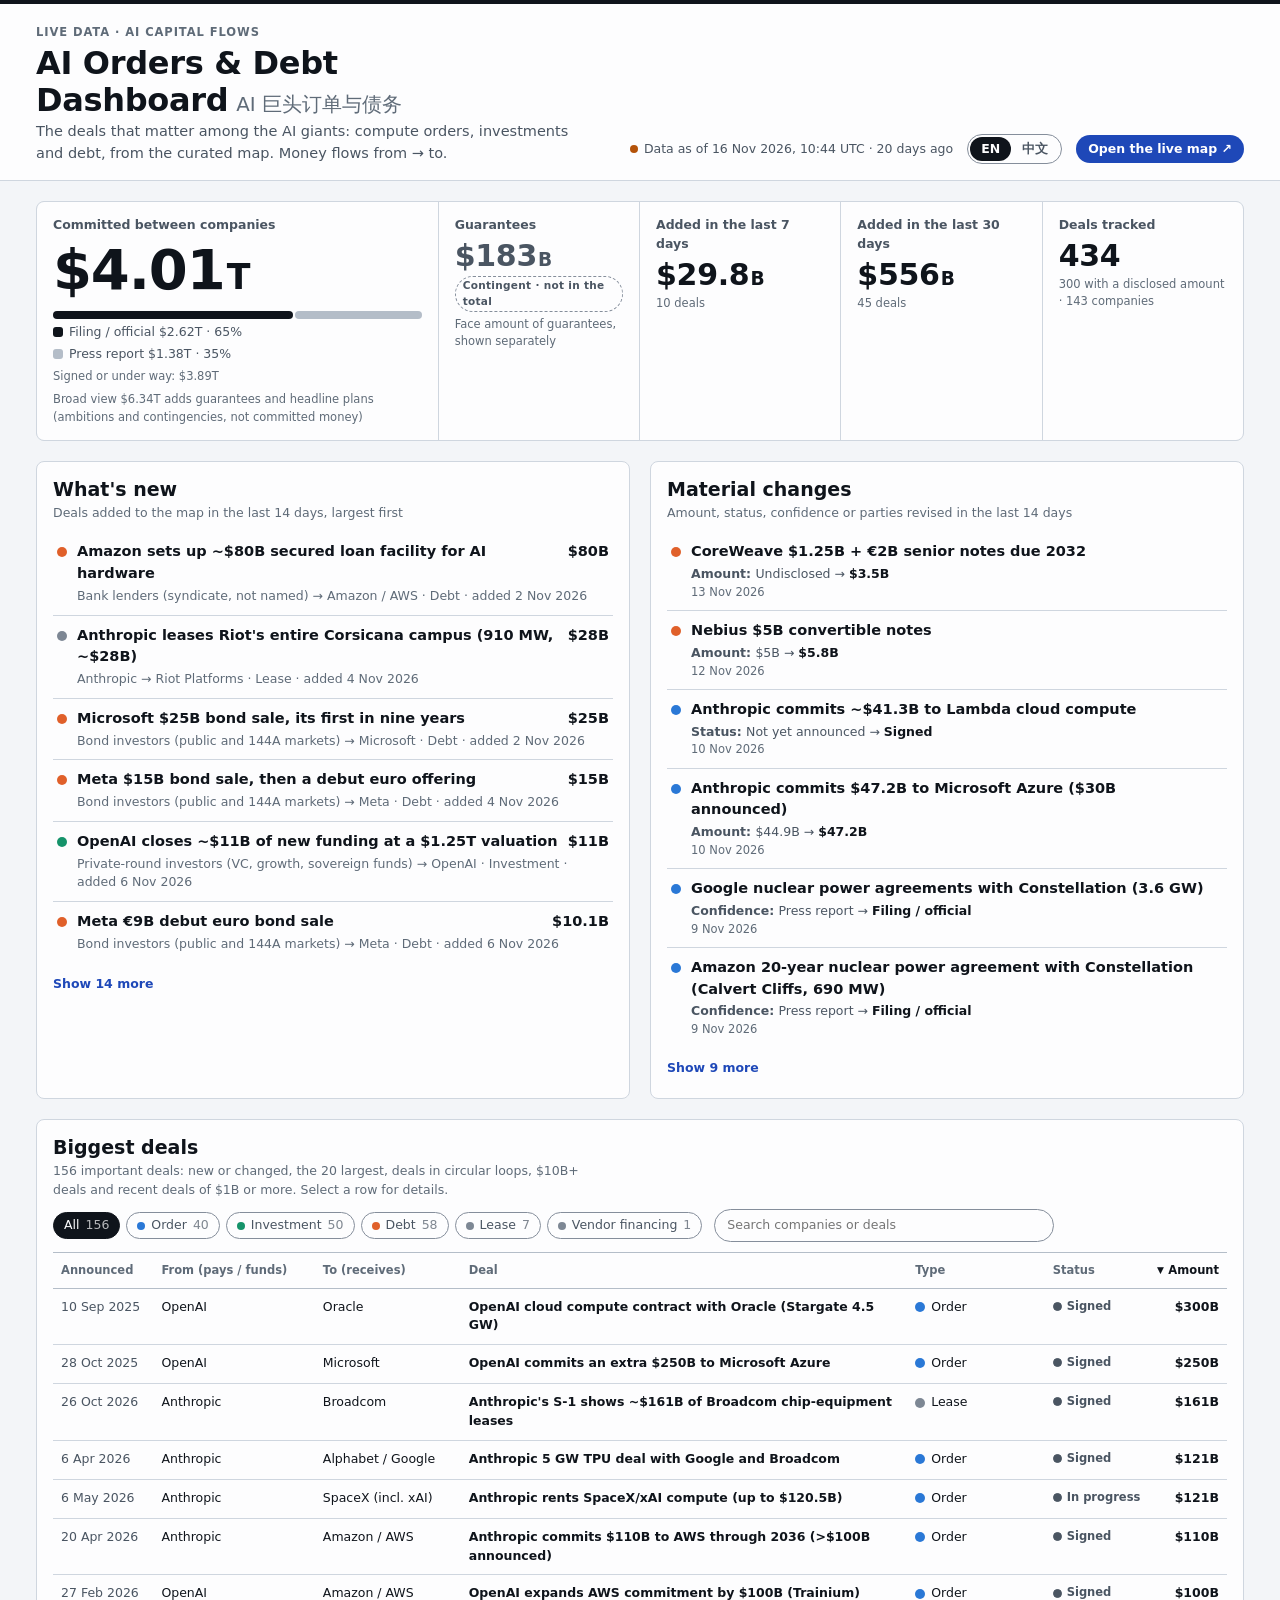
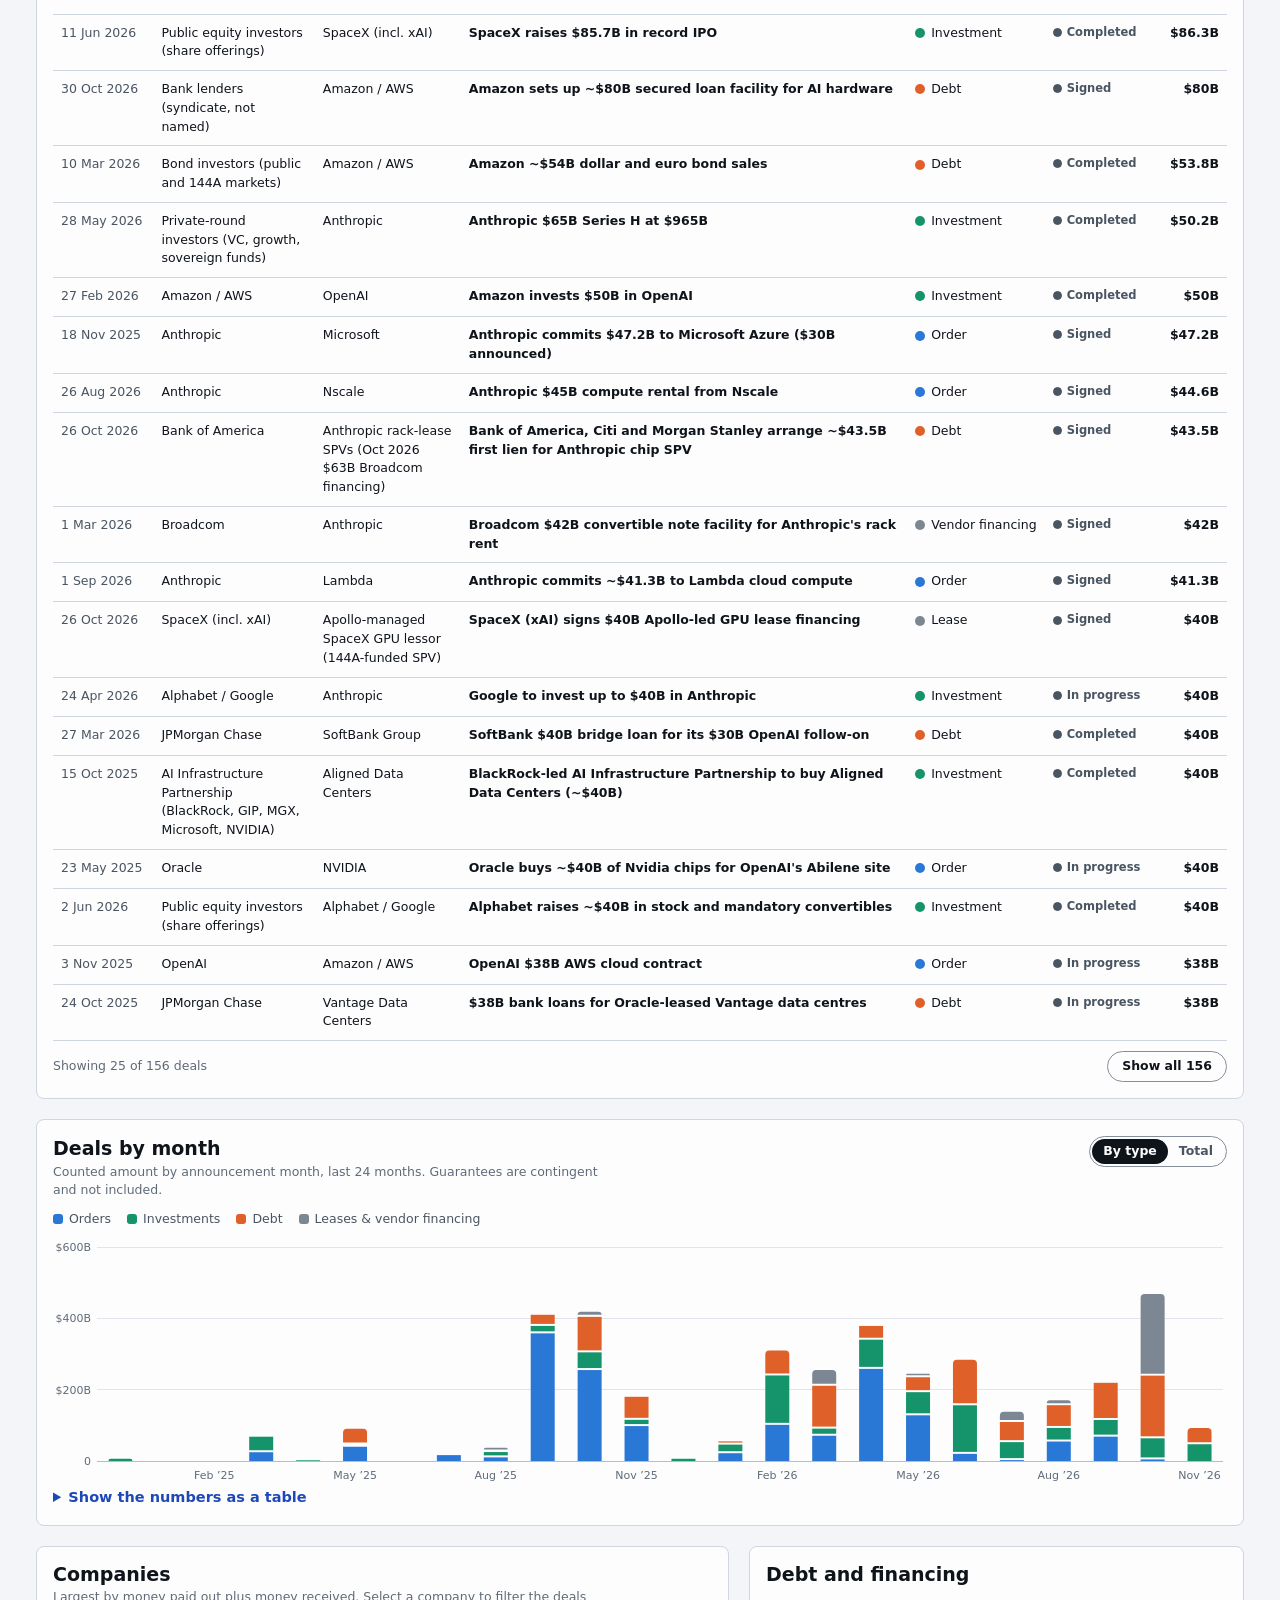
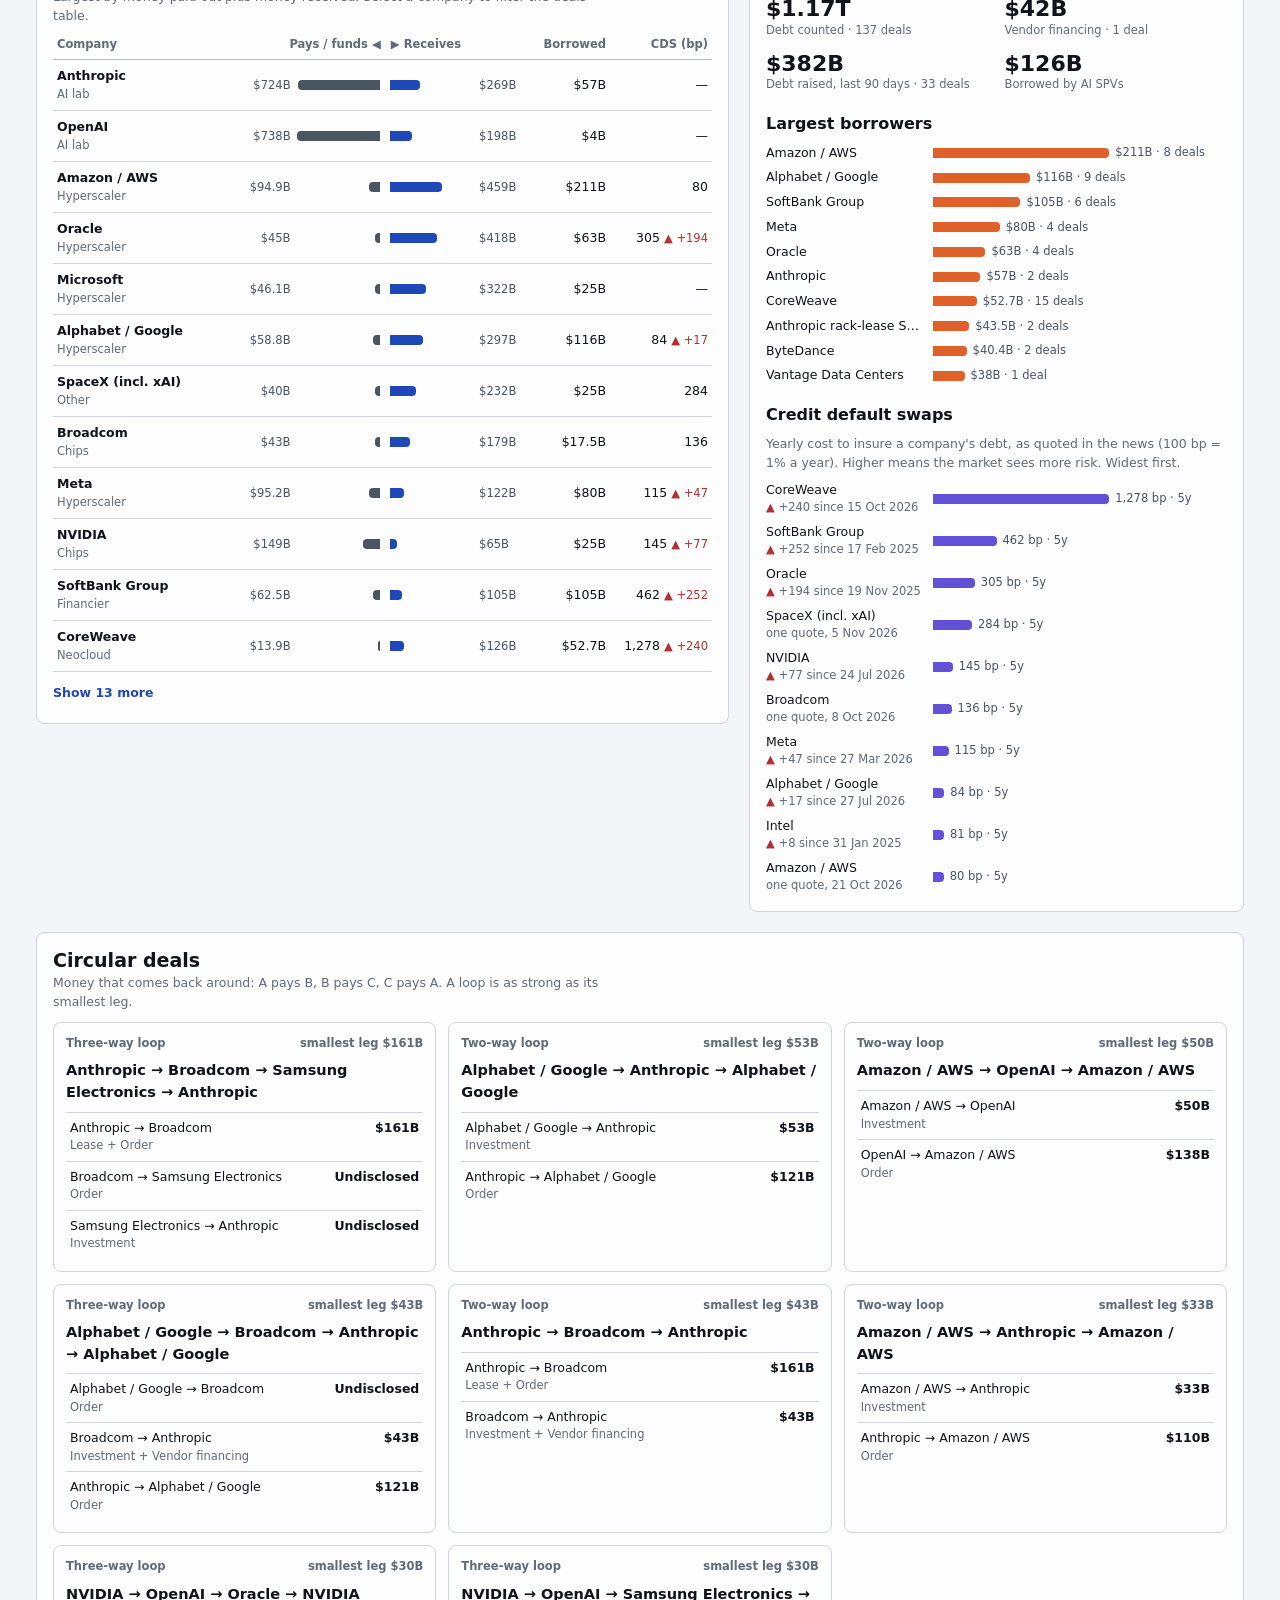
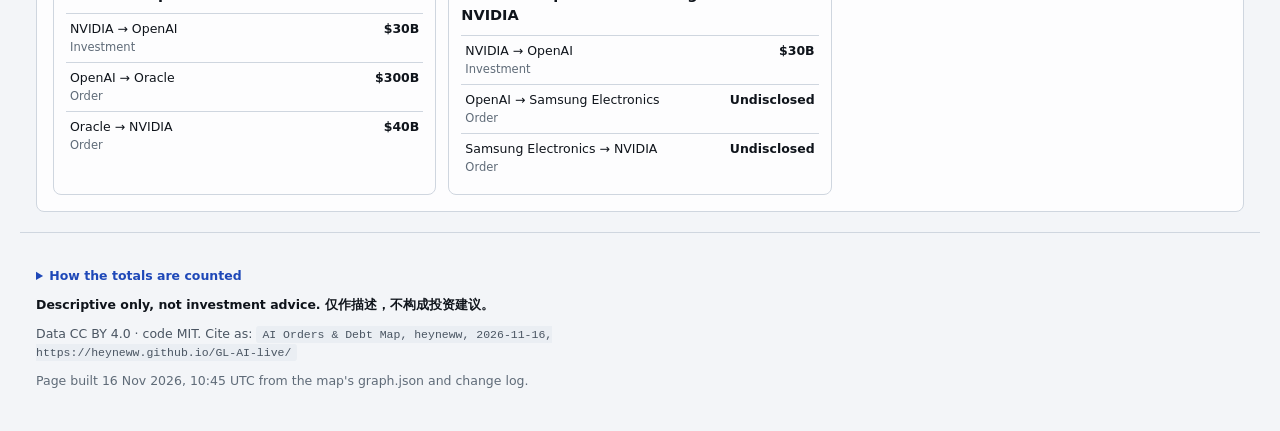
==== commit 0b2d06b1: "Publish 2026-11-16 10:45 UTC from heyneww/GL-AI-orders-debt@d6dbfda" ====
--- a/dashboard.html
+++ b/dashboard.html
@@ -356,7 +356,7 @@
 <div class="scrim" id="scrim" hidden></div>
 <aside class="drawer" id="drawer" role="dialog" aria-modal="true" aria-labelledby="d-title" hidden></aside>
 
-<script>window.DASHBOARD = {"schema_version":1,"generated_at":"2026-11-16T07:56:13Z","built_at":"2026-11-16T07:56:28Z","live_url":"https://heyneww.github.io/GL-AI-live/","kpis":{"total_usd":4008405861259,"contingent_usd":183230000000,"headline_usd":2151010000000,"broad_usd":6342645861259,"confirmed_usd":2624488861259,"reported_usd":1383917000000,"binding_usd":3887105861259,"deals":434,"deals_with_amount":300,"companies":143,"new_7d":{"count":10,"usd":29800000000},"new_30d":{"count":45,"usd":555880000000},"announced_30d":{"count":41,"usd":549330000000},"latest_announced":"2026-11-12"},"entities":{"aip":{"name":"AI Infrastructure Partnership (BlackRock, GIP, MGX, Microsoft, NVIDIA)","name_zh":"AI 基础设施合作伙伴关系（AIP）","group":"financier","ticker":null},"airtrunk":{"name":"AirTrunk","name_zh":"AirTrunk（澳大利亚数据中心）","group":"datacenter","ticker":null},"akamai":{"name":"Akamai","name_zh":"阿卡迈（Akamai）","group":"other","ticker":"AKAM"},"alibaba":{"name":"Alibaba","name_zh":"阿里巴巴","group":"hyperscaler","ticker":"BABA"},"aligned-data-centers":{"name":"Aligned Data Centers","name_zh":"Aligned 数据中心","group":"datacenter","ticker":null},"alphabet":{"name":"Alphabet / Google","name_zh":"谷歌（Alphabet）","group":"hyperscaler","ticker":"GOOGL"},"amazon":{"name":"Amazon / AWS","name_zh":"亚马逊（AWS）","group":"hyperscaler","ticker":"AMZN"},"amd":{"name":"AMD","name_zh":"AMD（超威半导体）","group":"chip","ticker":"AMD"},"amkor":{"name":"Amkor Technology","name_zh":"安靠（Amkor）","group":"chip","ticker":"AMKR"},"anthropic":{"name":"Anthropic","name_zh":"Anthropic","group":"model_lab","ticker":null},"apollo":{"name":"Apollo Global","name_zh":"阿波罗全球管理（Apollo）","group":"financier","ticker":"APO"},"apollo-spacex-gpu-lessor":{"name":"Apollo-managed SpaceX GPU lessor (144A-funded SPV)","name_zh":"阿波罗管理的 SpaceX GPU 出租实体（144A 票据融资）","group":"spv","ticker":null},"apple":{"name":"Apple","name_zh":"苹果","group":"other","ticker":"AAPL"},"bank-lenders":{"name":"Bank lenders (syndicate, not named)","name_zh":"银团贷款银行（未具名）","group":"financier","ticker":null},"bank-of-america":{"name":"Bank of America","name_zh":"美国银行","group":"financier","ticker":"BAC"},"beignet-investor":{"name":"Beignet Investor LLC (Meta Hyperion JV)","name_zh":"Beignet Investor（Meta Hyperion 合资公司）","group":"spv","ticker":null},"berkshire-hathaway":{"name":"Berkshire Hathaway","name_zh":"伯克希尔·哈撒韦","group":"financier","ticker":"BRK.B"},"blackstone":{"name":"Blackstone","name_zh":"黑石","group":"financier","ticker":"BX"},"bloom-energy":{"name":"Bloom Energy","name_zh":"Bloom Energy","group":"energy","ticker":"BE"},"blue-owl":{"name":"Blue Owl Capital","name_zh":"Blue Owl 资本","group":"financier","ticker":"OWL"},"bond-investors":{"name":"Bond investors (public and 144A markets)","name_zh":"债券投资者（公开市场及 144A 私募）","group":"financier","ticker":null},"broadcom":{"name":"Broadcom","name_zh":"博通","group":"chip","ticker":"AVGO"},"broadcom-ai-xpv":{"name":"AI XPV (Broadcom chip-lease SPV for Anthropic)","name_zh":"AI XPV（博通为 Anthropic 设立的芯片租赁特殊目的实体）","group":"spv","ticker":null},"broadcom-anthropic-rack-spv":{"name":"Anthropic rack-lease SPVs (Oct 2026 $63B Broadcom financing)","name_zh":"Anthropic 机架租赁特殊目的实体（2026 年 10 月博通 630 亿美元融资）","group":"spv","ticker":null},"brookfield":{"name":"Brookfield Asset Management","name_zh":"布鲁克菲尔德资产管理","group":"financier","ticker":"BAM"},"bytedance":{"name":"ByteDance","name_zh":"字节跳动","group":"hyperscaler","ticker":null},"cerebras":{"name":"Cerebras","name_zh":"Cerebras","group":"chip","ticker":"CBRS"},"citigroup":{"name":"Citigroup (Citi)","name_zh":"花旗集团","group":"financier","ticker":"C"},"classiq":{"name":"Classiq","name_zh":"Classiq（以色列量子软件公司）","group":"other","ticker":null},"constellation-energy":{"name":"Constellation Energy","name_zh":"Constellation 能源","group":"energy","ticker":"CEG"},"core-scientific":{"name":"Core Scientific","name_zh":"Core Scientific","group":"datacenter","ticker":"CORZ"},"coreweave":{"name":"CoreWeave","name_zh":"CoreWeave","group":"neocloud","ticker":"CRWV"},"crusoe":{"name":"Crusoe","name_zh":"Crusoe","group":"neocloud","ticker":null},"crux-ai":{"name":"Crux AI (Blackstone-Google TPU cloud)","name_zh":"Crux AI（黑石与谷歌的 TPU 云合资公司）","group":"neocloud","ticker":null},"deepseek":{"name":"DeepSeek","name_zh":"深度求索（DeepSeek）","group":"model_lab","ticker":null},"eagle-point":{"name":"Eagle Point Credit","name_zh":"Eagle Point Credit（鹰点信贷）","group":"financier","ticker":null},"firmus":{"name":"Firmus","name_zh":"Firmus（澳大利亚 AI 基础设施公司）","group":"neocloud","ticker":null},"fluidstack":{"name":"Fluidstack","name_zh":"Fluidstack","group":"neocloud","ticker":null},"generac":{"name":"Generac","name_zh":"Generac（发电机制造商）","group":"other","ticker":"GNRC"},"goldman-sachs":{"name":"Goldman Sachs","name_zh":"高盛","group":"financier","ticker":"GS"},"helix-digital-infrastructure":{"name":"Helix Digital Infrastructure (KKR-led)","name_zh":"Helix 数字基础设施（KKR 牵头）","group":"datacenter","ticker":null},"hugging-face":{"name":"Hugging Face","name_zh":"Hugging Face（AI 模型平台）","group":"other","ticker":null},"intel":{"name":"Intel","name_zh":"英特尔","group":"chip","ticker":"INTC"},"iren":{"name":"IREN","name_zh":"IREN","group":"neocloud","ticker":"IREN"},"jane-street":{"name":"Jane Street","name_zh":"Jane Street","group":"other","ticker":null},"jpmorgan":{"name":"JPMorgan Chase","name_zh":"摩根大通","group":"financier","ticker":"JPM"},"kyec":{"name":"King Yuan Electronics (KYEC)","name_zh":"京元电子","group":"chip","ticker":"2449.TW"},"lambda":{"name":"Lambda","name_zh":"Lambda","group":"neocloud","ticker":null},"mediatek":{"name":"MediaTek","name_zh":"联发科","group":"chip","ticker":"2454.TW"},"meta":{"name":"Meta","name_zh":"Meta","group":"hyperscaler","ticker":"META"},"micron":{"name":"Micron","name_zh":"美光","group":"chip","ticker":"MU"},"microsoft":{"name":"Microsoft","name_zh":"微软","group":"hyperscaler","ticker":"MSFT"},"mistral":{"name":"Mistral AI","name_zh":"Mistral AI","group":"model_lab","ticker":null},"mizuho":{"name":"Mizuho Financial Group","name_zh":"瑞穗金融集团","group":"financier","ticker":"8411.T"},"morgan-stanley":{"name":"Morgan Stanley","name_zh":"摩根士丹利","group":"financier","ticker":"MS"},"nebius":{"name":"Nebius","name_zh":"Nebius","group":"neocloud","ticker":"NBIS"},"nexus-data-centers":{"name":"Nexus Data Centers","name_zh":"Nexus 数据中心","group":"datacenter","ticker":null},"nscale":{"name":"Nscale","name_zh":"Nscale","group":"neocloud","ticker":null},"nvidia":{"name":"NVIDIA","name_zh":"英伟达","group":"chip","ticker":"NVDA"},"openai":{"name":"OpenAI","name_zh":"OpenAI","group":"model_lab","ticker":null},"oracle":{"name":"Oracle","name_zh":"甲骨文","group":"hyperscaler","ticker":"ORCL"},"pimco":{"name":"PIMCO","name_zh":"PIMCO（品浩）","group":"financier","ticker":null},"powerhouse-data-centers":{"name":"PowerHouse Data Centers","name_zh":"PowerHouse 数据中心","group":"datacenter","ticker":null},"private-investors":{"name":"Private-round investors (VC, growth, sovereign funds)","name_zh":"一级市场投资者（风投、成长基金、主权基金）","group":"financier","ticker":null},"public-equity-investors":{"name":"Public equity investors (share offerings)","name_zh":"公开市场股票投资者（股票发行）","group":"financier","ticker":null},"riot-platforms":{"name":"Riot Platforms","name_zh":"Riot Platforms","group":"datacenter","ticker":"RIOT"},"samsung":{"name":"Samsung Electronics","name_zh":"三星电子","group":"chip","ticker":"005930.KS"},"sk-hynix":{"name":"SK hynix","name_zh":"SK 海力士","group":"chip","ticker":"000660.KS"},"smbc":{"name":"Sumitomo Mitsui Banking Corp. (SMBC)","name_zh":"三井住友银行","group":"financier","ticker":"8316.T"},"softbank":{"name":"SoftBank Group","name_zh":"软银集团","group":"financier","ticker":"9984.T"},"sopaipilla-investor":{"name":"Sopaipilla Investor LLC (Meta El Paso JV)","name_zh":"Sopaipilla Investor（Meta 埃尔帕索合资公司）","group":"spv","ticker":null},"spacex":{"name":"SpaceX (incl. xAI)","name_zh":"SpaceX（含 xAI）","group":"other","ticker":null},"stack-infrastructure":{"name":"STACK Infrastructure (Blue Owl)","name_zh":"STACK Infrastructure（Blue Owl 旗下）","group":"datacenter","ticker":null},"stream-data-centers":{"name":"Stream Data Centers","name_zh":"Stream 数据中心","group":"datacenter","ticker":null},"tencent":{"name":"Tencent","name_zh":"腾讯","group":"hyperscaler","ticker":"0700.HK"},"terawulf":{"name":"TeraWulf","name_zh":"TeraWulf","group":"datacenter","ticker":"WULF"},"tesla":{"name":"Tesla","name_zh":"特斯拉","group":"other","ticker":"TSLA"},"tsmc":{"name":"TSMC","name_zh":"台积电","group":"chip","ticker":"TSM"},"us-government":{"name":"US government (Commerce Dept. / CHIPS Program)","name_zh":"美国政府（商务部 / 芯片法案项目办公室）","group":"other","ticker":null},"vantage-data-centers":{"name":"Vantage Data Centers","name_zh":"Vantage 数据中心","group":"datacenter","ticker":null},"verizon":{"name":"Verizon","name_zh":"威瑞森（Verizon）","group":"other","ticker":"VZ"},"vistra":{"name":"Vistra","name_zh":"Vistra 能源","group":"energy","ticker":"VST"},"volta":{"name":"Volta","name_zh":"Volta","group":"neocloud","ticker":null},"xai":{"name":"xAI (merged into SpaceX, Feb 2026)","name_zh":"xAI（2026 年 2 月并入 SpaceX）","group":"model_lab","ticker":null},"zankore":{"name":"Zankore","name_zh":"Zankore（印尼 AI 云）","group":"neocloud","ticker":null}},"deals":[{"id":"bond-investors-alphabet-2026-11-hkd-sgd-notes","kind":"debt","subkind":"senior notes (HKD and SGD)","subkind_zh":"优先票据（港元与新加坡元）","from":"bond-investors","to":"alphabet","amount_usd":3800000000,"counted_usd":3800000000,"contingent_usd":0,"headline_usd":null,"amount_text":"≈ US$3.8B as reported: HK$16B (≈ US$2.0B) in 3 tranches (HK$7.5B 2-year at 4.35%, HK$7B 5-year at 4.70%, HK$1.5B 10-year at 5.20%) plus S$2.28B (≈ US$1.8B) in 4 tranches (S$370M 2-year at 2.50%, S$900M 5-year at 3.00%, S$330M 10-year at 3.40%, S$680M 30-year at 3.80%); reoffer yields; upsized from a US$3B target; orders above US$7B; settlement 19 Nov 2026","announced":"2026-11-12","status":"signed","confidence":"reported","title_en":"Alphabet debut Hong Kong and Singapore dollar bonds (≈ US$3.8B)","title_zh":"Alphabet 首次发行港元及新加坡元债券（约 38 亿美元）","summary_en":"Alphabet priced its first Hong Kong dollar and Singapore dollar bonds on 12 November 2026, HK$16 billion and S$2.28 billion in seven tranches of 2 to 30 years, about US$3.8 billion in all, upsized from a US$3 billion target; HSBC and JPMorgan were joint global coordinators and…","summary_zh":"Alphabet 于 2026 年 11 月 12 日为其首批港元及新加坡元债券定价，共 160 亿港元和 22.8 亿新加坡元，分 7 档、期限 2 至 30 年，合计约 38 亿美元，由 30 亿美元目标上调；汇丰和摩根大通任联席全球协调人，定于 11 月 19 日交割。募…","source":{"url":"https://www.thestandard.com.hk/finance/article/348350/Alphabet-raises-US38-billion-in-first-Hong-Kong-Singapore-dollar-bonds","publisher":"The Standard (Reuters)","date":"2026-11-12"},"added":"2026-11-14","tags":["new","recent"]},{"id":"nvidia-anthropic-2026-11-ipo-placement","kind":"investment","subkind":"concurrent private placement (Class N common stock)","subkind_zh":"同步私募配售（N 类普通股）","from":"nvidia","to":"anthropic","amount_usd":10000000000,"counted_usd":10000000000,"contingent_usd":0,"headline_usd":null,"amount_text":"~$10.0B of Class N common stock at the IPO price (135,135,135 shares at the $74 midpoint of the $70–78 range), part of a $26.0B private placement by seven suppliers that closes immediately after the IPO and is contingent on its completion, per Anthropic's S-1/A","announced":"2026-11-10","status":"signed","confidence":"confirmed","title_en":"Nvidia to buy $10.0B of Anthropic stock alongside its IPO","title_zh":"英伟达将在 Anthropic IPO 同时认购 100 亿美元股票","summary_en":"Anthropic's amended S-1 of 10 November 2026 says Nvidia will buy about $10.0B of non-voting Class N common stock at the IPO price in a private placement closing right after the IPO. The seven buyers (Google, Nvidia, AMD, Broadcom, Micron, Microsoft and TSMC) are all suppliers…","summary_zh":"Anthropic 2026 年 11 月 10 日的修订版 S-1 显示，英伟达将以 IPO 价格认购约 100 亿美元的无投票权 N 类普通股，该私募配售于 IPO 完成后立即交割。七家认购方（谷歌、英伟达、AMD、博通、美光、微软和台积电）均为 Anthropic 的供应…","source":{"url":"https://www.sec.gov/Archives/edgar/data/2130357/000162828026072484/anthropicpbc-sx1ax2.htm","publisher":"Anthropic (SEC S-1/A)","date":"2026-11-10"},"added":"2026-11-10","tags":["new","big","recent"]},{"id":"alphabet-anthropic-2026-11-ipo-placement","kind":"investment","subkind":"concurrent private placement (Class N common stock)","subkind_zh":"同步私募配售（N 类普通股）","from":"alphabet","to":"anthropic","amount_usd":10000000000,"counted_usd":10000000000,"contingent_usd":0,"headline_usd":null,"amount_text":"~$10.0B of Class N common stock at the IPO price (135,135,135 shares at the $74 midpoint of the $70–78 range), part of a $26.0B private placement by seven suppliers that closes immediately after the IPO and is contingent on its completion, per Anthropic's S-1/A","announced":"2026-11-10","status":"signed","confidence":"confirmed","title_en":"Google to buy $10.0B of Anthropic stock alongside its IPO","title_zh":"谷歌将在 Anthropic IPO 同时认购 100 亿美元股票","summary_en":"Anthropic's amended S-1 of 10 November 2026 says Google will buy about $10.0B of non-voting Class N common stock at the IPO price in a private placement closing right after the IPO. The seven buyers (Google, Nvidia, AMD, Broadcom, Micron, Microsoft and TSMC) are all suppliers…","summary_zh":"Anthropic 2026 年 11 月 10 日的修订版 S-1 显示，谷歌将以 IPO 价格认购约 100 亿美元的无投票权 N 类普通股，该私募配售于 IPO 完成后立即交割。七家认购方（谷歌、英伟达、AMD、博通、美光、微软和台积电）均为 Anthropic 的供应商…","source":{"url":"https://www.sec.gov/Archives/edgar/data/2130357/000162828026072484/anthropicpbc-sx1ax2.htm","publisher":"Anthropic (SEC S-1/A)","date":"2026-11-10"},"added":"2026-11-10","tags":["new","circular","big","recent"]},{"id":"amd-anthropic-2026-11-ipo-placement","kind":"investment","subkind":"concurrent private placement (Class N common stock)","subkind_zh":"同步私募配售（N 类普通股）","from":"amd","to":"anthropic","amount_usd":2500000000,"counted_usd":2500000000,"contingent_usd":0,"headline_usd":null,"amount_text":"~$2.5B of Class N common stock at the IPO price (33,783,783 shares at the $74 midpoint of the $70–78 range), part of a $26.0B private placement by seven suppliers that closes immediately after the IPO and is contingent on its completion, per Anthropic's S-1/A","announced":"2026-11-10","status":"signed","confidence":"confirmed","title_en":"AMD to buy $2.5B of Anthropic stock alongside its IPO","title_zh":"AMD 将在 Anthropic IPO 同时认购 25 亿美元股票","summary_en":"Anthropic's amended S-1 of 10 November 2026 says AMD will buy about $2.5B of non-voting Class N common stock at the IPO price in a private placement closing right after the IPO. The seven buyers (Google, Nvidia, AMD, Broadcom, Micron, Microsoft and TSMC) are all suppliers to…","summary_zh":"Anthropic 2026 年 11 月 10 日的修订版 S-1 显示，AMD 将以 IPO 价格认购约 25 亿美元的无投票权 N 类普通股，该私募配售于 IPO 完成后立即交割。七家认购方（谷歌、英伟达、AMD、博通、美光、微软和台积电）均为 Anthropic 的供应…","source":{"url":"https://www.sec.gov/Archives/edgar/data/2130357/000162828026072484/anthropicpbc-sx1ax2.htm","publisher":"Anthropic (SEC S-1/A)","date":"2026-11-10"},"added":"2026-11-10","tags":["new","recent"]},{"id":"microsoft-anthropic-2026-11-ipo-placement","kind":"investment","subkind":"concurrent private placement (Class N common stock)","subkind_zh":"同步私募配售（N 类普通股）","from":"microsoft","to":"anthropic","amount_usd":1000000000,"counted_usd":1000000000,"contingent_usd":0,"headline_usd":null,"amount_text":"~$1.0B of Class N common stock at the IPO price (13,513,513 shares at the $74 midpoint of the $70–78 range), part of a $26.0B private placement by seven suppliers that closes immediately after the IPO and is contingent on its completion, per Anthropic's S-1/A","announced":"2026-11-10","status":"signed","confidence":"confirmed","title_en":"Microsoft to buy $1.0B of Anthropic stock alongside its IPO","title_zh":"微软将在 Anthropic IPO 同时认购 10 亿美元股票","summary_en":"Anthropic's amended S-1 of 10 November 2026 says Microsoft will buy about $1.0B of non-voting Class N common stock at the IPO price in a private placement closing right after the IPO. The seven buyers (Google, Nvidia, AMD, Broadcom, Micron, Microsoft and TSMC) are all suppliers…","summary_zh":"Anthropic 2026 年 11 月 10 日的修订版 S-1 显示，微软将以 IPO 价格认购约 10 亿美元的无投票权 N 类普通股，该私募配售于 IPO 完成后立即交割。七家认购方（谷歌、英伟达、AMD、博通、美光、微软和台积电）均为 Anthropic 的供应商…","source":{"url":"https://www.sec.gov/Archives/edgar/data/2130357/000162828026072484/anthropicpbc-sx1ax2.htm","publisher":"Anthropic (SEC S-1/A)","date":"2026-11-10"},"added":"2026-11-10","tags":["new","recent"]},{"id":"micron-anthropic-2026-11-ipo-placement","kind":"investment","subkind":"concurrent private placement (Class N common stock)","subkind_zh":"同步私募配售（N 类普通股）","from":"micron","to":"anthropic","amount_usd":1000000000,"counted_usd":1000000000,"contingent_usd":0,"headline_usd":null,"amount_text":"~$1.0B of Class N common stock at the IPO price (13,513,513 shares at the $74 midpoint of the $70–78 range), part of a $26.0B private placement by seven suppliers that closes immediately after the IPO and is contingent on its completion, per Anthropic's S-1/A","announced":"2026-11-10","status":"signed","confidence":"confirmed","title_en":"Micron to buy $1.0B of Anthropic stock alongside its IPO","title_zh":"美光将在 Anthropic IPO 同时认购 10 亿美元股票","summary_en":"Anthropic's amended S-1 of 10 November 2026 says Micron will buy about $1.0B of non-voting Class N common stock at the IPO price in a private placement closing right after the IPO. The seven buyers (Google, Nvidia, AMD, Broadcom, Micron, Microsoft and TSMC) are all suppliers to…","summary_zh":"Anthropic 2026 年 11 月 10 日的修订版 S-1 显示，美光将以 IPO 价格认购约 10 亿美元的无投票权 N 类普通股，该私募配售于 IPO 完成后立即交割。七家认购方（谷歌、英伟达、AMD、博通、美光、微软和台积电）均为 Anthropic 的供应商…","source":{"url":"https://www.sec.gov/Archives/edgar/data/2130357/000162828026072484/anthropicpbc-sx1ax2.htm","publisher":"Anthropic (SEC S-1/A)","date":"2026-11-10"},"added":"2026-11-10","tags":["new","recent"]},{"id":"broadcom-anthropic-2026-11-ipo-placement","kind":"investment","subkind":"concurrent private placement (Class N common stock)","subkind_zh":"同步私募配售（N 类普通股）","from":"broadcom","to":"anthropic","amount_usd":1000000000,"counted_usd":1000000000,"contingent_usd":0,"headline_usd":null,"amount_text":"~$1.0B of Class N common stock at the IPO price (13,513,513 shares at the $74 midpoint of the $70–78 range), part of a $26.0B private placement by seven suppliers that closes immediately after the IPO and is contingent on its completion, per Anthropic's S-1/A","announced":"2026-11-10","status":"signed","confidence":"confirmed","title_en":"Broadcom to buy $1.0B of Anthropic stock alongside its IPO","title_zh":"博通将在 Anthropic IPO 同时认购 10 亿美元股票","summary_en":"Anthropic's amended S-1 of 10 November 2026 says Broadcom will buy about $1.0B of non-voting Class N common stock at the IPO price in a private placement closing right after the IPO. The seven buyers (Google, Nvidia, AMD, Broadcom, Micron, Microsoft and TSMC) are all suppliers…","summary_zh":"Anthropic 2026 年 11 月 10 日的修订版 S-1 显示，博通将以 IPO 价格认购约 10 亿美元的无投票权 N 类普通股，该私募配售于 IPO 完成后立即交割。七家认购方（谷歌、英伟达、AMD、博通、美光、微软和台积电）均为 Anthropic 的供应商…","source":{"url":"https://www.sec.gov/Archives/edgar/data/2130357/000162828026072484/anthropicpbc-sx1ax2.htm","publisher":"Anthropic (SEC S-1/A)","date":"2026-11-10"},"added":"2026-11-10","tags":["new","circular","recent"]},{"id":"tsmc-anthropic-2026-11-ipo-placement","kind":"investment","subkind":"concurrent private placement (Class N common stock)","subkind_zh":"同步私募配售（N 类普通股）","from":"tsmc","to":"anthropic","amount_usd":500000000,"counted_usd":500000000,"contingent_usd":0,"headline_usd":null,"amount_text":"~$0.5B of Class N common stock at the IPO price (6,756,756 shares at the $74 midpoint of the $70–78 range) through TSMC Partners, part of a $26.0B private placement by seven suppliers that closes immediately after the IPO and is contingent on its completion, per Anthropic's S-1/A; TSMC's board approved up to $500M on 10 Nov 2026","announced":"2026-11-10","status":"signed","confidence":"confirmed","title_en":"TSMC to buy $0.5B of Anthropic stock alongside its IPO","title_zh":"台积电将在 Anthropic IPO 同时认购 5 亿美元股票","summary_en":"Anthropic's amended S-1 of 10 November 2026 says TSMC, through TSMC Partners, will buy about $0.5B of non-voting Class N common stock at the IPO price in a private placement closing right after the IPO; TSMC's board approved the investment the same day. The seven buyers…","summary_zh":"Anthropic 2026 年 11 月 10 日的修订版 S-1 显示，台积电将通过 TSMC Partners 以 IPO 价格认购约 5 亿美元的无投票权 N 类普通股，该私募配售于 IPO 完成后立即交割；台积电董事会同日批准该项投资。七家认购方（谷歌、英伟达、AMD…","source":{"url":"https://www.sec.gov/Archives/edgar/data/2130357/000162828026072484/anthropicpbc-sx1ax2.htm","publisher":"Anthropic (SEC S-1/A)","date":"2026-11-10"},"added":"2026-11-10","tags":["new"]},{"id":"private-investors-openai-2026-11-round","kind":"investment","subkind":"equity funding round (first close)","subkind_zh":"股权融资（首轮交割）","from":"private-investors","to":"openai","amount_usd":11000000000,"counted_usd":11000000000,"contingent_usd":0,"headline_usd":null,"amount_text":"~$11B first close at a $1.25T valuation (pre-money per The Information), per Bloomberg and The Information; CNBC reported on 12 Nov that the raise reached $15B (single outlet, so the extra ~$4B is not counted yet); the round may reach up to ~$20B; investors not named","announced":"2026-11-06","status":"reported","confidence":"reported","title_en":"OpenAI closes ~$11B of new funding at a $1.25T valuation","title_zh":"OpenAI 以 1.25 万亿美元估值完成约 110 亿美元新融资","summary_en":"Bloomberg and The Information reported on 6 November 2026 that OpenAI had closed about $11B, the first part of a new round at a $1.25T valuation, scaled back from an earlier goal of $30B or more at $1.4T after the AI stock rout; the round could grow to about $20B. OpenAI has…","summary_zh":"据彭博和 The Information 2026 年 11 月 6 日报道，OpenAI 已完成约 110 亿美元融资，为新一轮融资的首轮交割，估值 1.25 万亿美元；此前在 AI 股票暴跌后，OpenAI 已将原定以 1.4 万亿美元估值融资 300 亿美元以上的目标下调…","source":{"url":"https://www.bloomberg.com/news/articles/2026-11-06/openai-completes-11-billion-portion-of-funding-at-1-25-trillion-value","publisher":"Bloomberg","date":"2026-11-06"},"added":"2026-11-06","tags":["new","big","recent"]},{"id":"bond-investors-meta-2026-11-notes-2","kind":"debt","subkind":"senior notes (EUR)","subkind_zh":null,"from":"bond-investors","to":"meta","amount_usd":10050000000,"counted_usd":10050000000,"contingent_usd":0,"headline_usd":null,"amount_text":"€9B, ~US$10.05B at ~1.117 (approximate conversion; the rate reported for Alphabet's euro sale the same week): €1.75B 4.300% Senior Notes due 2031; €1.25B 4.650% Senior Notes due 2033; €1B 4.900% Senior Notes due 2035; €1.75B 5.400% Senior Notes due 2038; €1.75B 6.050% Senior Notes due 2044; €1.5B 6.400% Senior Notes due 2065; priced 4 Nov 2026, settlement expected 12 Nov","announced":"2026-11-04","status":"signed","confidence":"confirmed","title_en":"Meta €9B debut euro bond sale","title_zh":"Meta 首次发行欧元债券，规模 90 亿欧元","summary_en":"A day after its $15B dollar bond, Meta priced its first euro bonds: €9B (about $10B) in six tranches due 2031 to 2065, according to its final 424B5 prospectus, for general corporate purposes as it funds AI infrastructure. The two sales raised about $25B in a week.","summary_zh":"据 Meta 最终 424B5 发行说明书，在发行 150 亿美元美元债券次日，Meta 为其首批欧元债券定价：共 90 亿欧元（约 100 亿美元），分六档，2031 至 2065 年到期，用于一般公司用途，为 AI 基础设施筹资。两次发行一周内合计融资约 250 亿美元。","source":{"url":"https://www.sec.gov/Archives/edgar/data/1326801/000119312526450754/d44678d424b5.htm","publisher":"SEC EDGAR (Meta Platforms, Inc. 424B5)","date":"2026-11-06"},"added":"2026-11-06","tags":["new","changed","big","recent"]},{"id":"bond-investors-alphabet-2026-11-notes","kind":"debt","subkind":"senior notes (EUR)","subkind_zh":null,"from":"bond-investors","to":"alphabet","amount_usd":6700000000,"counted_usd":6700000000,"contingent_usd":0,"headline_usd":null,"amount_text":"€6B, ~US$6.7B at ~1.117 as reported: 7 tranches: €750M Floating Rate Notes due 2028; €750M 3.700% Notes due 2028; €1.25B 4.050% Notes due 2030; €750M 4.250% Notes due 2032; €750M 4.500% Notes due 2035; €750M 4.875% Notes due 2039; €1B 5.250% Notes due 2045; settlement 5 Nov 2026","announced":"2026-11-04","status":"completed","confidence":"confirmed","title_en":"Alphabet €6B notes offering","title_zh":"Alphabet发行 60 亿欧元票据","summary_en":"Alphabet sold €6B (about $6.7B) of notes in 7 tranches due 2028–2045, its second euro bond sale of 2026, according to its 424B2 prospectus filed on 2026-11-04; the dollar figure is the conversion reported at launch.","summary_zh":"Alphabet于 2026 年 11 月 4 日提交 424B2 发行说明书，发行 7 档共 60 亿欧元（约 67 亿美元）票据，2028 至 2045 年到期，为其 2026 年第二次发行欧元债券；美元金额为发行时报道的折算值。","source":{"url":"https://www.globalbankingandfinance.com/alphabet-kicks-off-6-billion-bond-sale-tests-appetite-tech/","publisher":"Global Banking & Finance Review (Reuters)","date":"2026-11-02"},"added":"2026-11-04","tags":["new","changed","recent"]},{"id":"bond-investors-meta-2026-11-notes","kind":"debt","subkind":"corporate bonds (investment grade)","subkind_zh":"公司债券（投资级）","from":"bond-investors","to":"meta","amount_usd":15000000000,"counted_usd":15000000000,"contingent_usd":0,"headline_usd":null,"amount_text":"$15B of US-dollar senior notes per Meta's final 424B5: $3.25B 5.850% due 2031, $3.25B 6.250% due 2033, $4B 6.550% due 2036, $1.75B 7.350% due 2046, $2.75B 7.500% due 2056; priced 3 Nov 2026 with about $58B of orders, settled 5 Nov; the separate euro sale priced on 4 Nov is its own edge (bond-investors-meta-2026-11-notes-2)","announced":"2026-11-03","status":"completed","confidence":"confirmed","title_en":"Meta $15B bond sale, then a debut euro offering","title_zh":"Meta 发行 150 亿美元债券，随后首次发行欧元债券","summary_en":"Meta sold $15B of investment-grade bonds in five tranches on 3 November 2026, drawing about $58B of orders, a week after its $37.5B share and convertible offerings, to fund AI infrastructure. It then opened its first euro bond sale, which is expected to take the combined raise…","summary_zh":"Meta 于 2026 年 11 月 3 日发行 150 亿美元投资级债券，分五档，获约 580 亿美元认购，距其 375 亿美元股票和可转换优先股发行仅一周，资金用于 AI 基础设施。随后 Meta 启动首次欧元债券发行，预计合计融资将超过 200 亿美元。","source":{"url":"https://www.bloomberg.com/news/articles/2026-11-03/meta-kicks-off-debt-offering-in-push-to-fund-ai-investments","publisher":"Bloomberg","date":"2026-11-03"},"added":"2026-11-04","tags":["new","changed","big","recent"]},{"id":"public-equity-investors-oracle-2026-11-common-stock","kind":"investment","subkind":"underwritten common stock offering","subkind_zh":"包销普通股发行","from":"public-equity-investors","to":"oracle","amount_usd":10000000000,"counted_usd":10000000000,"contingent_usd":0,"headline_usd":null,"amount_text":"$10.0B: 86,206,897 shares at $116.00 (an 11.2% discount to the 30 Oct close of $130.67); ~$9.9B net; priced 2 Nov 2026, closing 4 Nov 2026","announced":"2026-11-02","status":"signed","confidence":"confirmed","title_en":"Oracle $10B share sale alongside a $10B bond sale","title_zh":"甲骨文出售 100 亿美元股票，同时发行 100 亿美元债券","summary_en":"Oracle priced an underwritten sale of about 86.2 million new shares at $116, raising $10B before costs, alongside a separate $10B bond sale, to fund its AI data-centre build-out. The shares were sold at an 11% discount and Oracle's stock fell sharply on the news; the deals were…","summary_zh":"甲骨文定价包销发行约 8620 万股新股，每股 116 美元，扣除费用前募资 100 亿美元，同时另行发行 100 亿美元债券，为其 AI 数据中心建设融资。新股折价 11% 发行，消息公布后甲骨文股价大跌；两笔交易预计于 2026 年 11 月 4 日交割。","source":{"url":"https://www.sec.gov/Archives/edgar/data/1341439/000119312526445847/d181425d424b5.htm","publisher":"Oracle (SEC 424B5)","date":"2026-11-04"},"added":"2026-11-03","tags":["new","big","recent"]},{"id":"bond-investors-oracle-2026-11-notes","kind":"debt","subkind":"corporate bonds (investment grade)","subkind_zh":"公司债券（投资级）","from":"bond-investors","to":"oracle","amount_usd":10000000000,"counted_usd":10000000000,"contingent_usd":0,"headline_usd":null,"amount_text":"$10B senior notes in five tranches: $2.0B 7.000% due 2029, $1.75B 7.450% due 2031, $2.25B 7.850% due 2033, $2.5B 8.000% due 2037, $1.5B 8.650% due 2046; priced 2 Nov 2026, closing 4 Nov 2026","announced":"2026-11-02","status":"signed","confidence":"confirmed","title_en":"Oracle $10B bond sale alongside a $10B share sale","title_zh":"甲骨文发行 100 亿美元债券，同时出售 100 亿美元股票","summary_en":"Oracle priced $10B of senior notes in five tranches with coupons from 7.0% to 8.65%, alongside a separate $10B common stock sale, to fund its AI data-centre build-out; Oracle had said these two deals use its whole $20B cap on new capital through fiscal 2030. Both were set to…","summary_zh":"甲骨文定价发行 100 亿美元优先票据，分五档，票息 7.0% 至 8.65%，同时另行出售 100 亿美元普通股，为其 AI 数据中心建设融资；甲骨文此前表示，这两笔交易用尽了其至 2030 财年新增融资 200 亿美元的上限。两笔交易预计于 2026 年 11 月 4 日交…","source":{"url":"https://www.sec.gov/Archives/edgar/data/1341439/000119312526445846/d181336d424b2.htm","publisher":"Oracle (SEC 424B2)","date":"2026-11-04"},"added":"2026-11-03","tags":["new","big","recent"]},{"id":"bank-lenders-amazon-2026-10-secured-loan-facility","kind":"debt","subkind":"secured delayed-draw loan facility (purchased-asset collateral)","subkind_zh":"抵押延迟提取贷款额度（以所购资产为抵押）","from":"bank-lenders","to":"amazon","amount_usd":80000000000,"counted_usd":80000000000,"contingent_usd":0,"headline_usd":null,"amount_text":"Up to ~$80.0B secured loan facility disclosed in Amazon's Q3 2026 10-Q (filed 30 Oct 2026): borrowings at Amazon's discretion from Q1 2027 through Q3 2028, variable rates, each borrowing matures 5 years after drawing, secured by certain purchased assets; lenders and signing date not disclosed; nothing drawn yet","announced":"2026-10-30","status":"signed","confidence":"confirmed","title_en":"Amazon sets up ~$80B secured loan facility for AI hardware","title_zh":"亚马逊设立约 800 亿美元抵押贷款额度用于 AI 硬件","summary_en":"Amazon's third-quarter 10-Q discloses a secured loan facility of up to about $80B that it can draw from early 2027 to the third quarter of 2028 to pay for purchased assets, which serve as collateral; each draw runs five years and is booked as long-term debt. The filing names…","summary_zh":"亚马逊第三季度 10-Q 披露一项最高约 800 亿美元的抵押贷款额度，可在 2027 年初至 2028 年第三季度提款，用于支付所购资产并以该等资产为抵押；每笔借款期限五年，计入长期债务。文件未披露贷款方和签署日期；媒体称这是一项以硬件为抵押、为亚马逊 AI 资本开支提供资金…","source":{"url":"https://www.sec.gov/Archives/edgar/data/1018724/000101872426000040/amzn-20260930.htm","publisher":"SEC EDGAR (Amazon 10-Q)","date":"2026-10-30"},"added":"2026-11-02","tags":["new","top","big","recent"]},{"id":"bond-investors-microsoft-2026-10-notes","kind":"debt","subkind":"corporate bonds (investment grade)","subkind_zh":"公司债（投资级）","from":"bond-investors","to":"microsoft","amount_usd":25000000000,"counted_usd":25000000000,"contingent_usd":0,"headline_usd":null,"amount_text":"$25B in 10 tranches priced 29 Oct 2026 ($2B floating, $23B fixed): $1B FRN (SOFR + 0.35%) and $2B 4.850% due 2028; $1B FRN (SOFR + 0.53%) and $3.25B 5.000% due 2029; $3.25B 5.200% due 2031; $2.5B 5.350% due 2033; $4B 5.550% due 2036; $2B 6.150% due 2046; $4B 6.250% due 2056; $2B 6.350% due 2066; settlement 4 Nov 2026; orders reported above $100B","announced":"2026-10-29","status":"signed","confidence":"confirmed","title_en":"Microsoft $25B bond sale, its first in nine years","title_zh":"微软发行 250 亿美元债券，为九年来首次","summary_en":"Microsoft priced $25B of senior notes in ten tranches on 29 October 2026, its first US bond sale since 2017, with J.P. Morgan, UBS and Wells Fargo among the bookrunners. Proceeds are for general corporate purposes, including capital spending as its AI build-out pushes capex…","summary_zh":"微软于 2026 年 10 月 29 日为 250 亿美元、分十档的优先票据定价，是其 2017 年以来首次在美国发债，摩根大通、瑞银和富国银行等担任账簿管理人。所得资金用于一般企业用途，包括资本开支；随着 AI 基础设施建设推进，微软今年资本开支预计约 1700 亿美元。","source":{"url":"https://www.sec.gov/Archives/edgar/data/789019/000119312526442618/d150456d424b2.htm","publisher":"Microsoft (SEC 424B2)","date":"2026-10-29"},"added":"2026-11-02","tags":["new","big","recent"]},{"id":"anthropic-riot-platforms-2026-10-corsicana-lease","kind":"lease","subkind":"data-centre lease (powered land, triple net)","subkind_zh":"数据中心租约（电力配套土地，三重净租赁）","from":"anthropic","to":"riot-platforms","amount_usd":28000000000,"counted_usd":28000000000,"contingent_usd":0,"headline_usd":null,"amount_text":"~$28B over the 15-year initial term per Riot; base rent $130 per kW of critical IT load a month for each delivered block, rising 3% a year; 910 MW in three phases (400, 200 and 310 MW); two five-year extensions at the tenant's option","announced":"2026-10-28","status":"signed","confidence":"confirmed","title_en":"Anthropic leases Riot's entire Corsicana campus (910 MW, ~$28B)","title_zh":"Anthropic 租用 Riot 科西卡纳整个园区（910 兆瓦，约 280 亿美元）","summary_en":"Riot Platforms leased the whole 910 MW of its Corsicana, Texas campus to Anthropic for a 15-year initial term worth about $28B, its second lease with Anthropic after Rockdale. Riot builds the power and site infrastructure; Anthropic brings its own computing equipment and pays…","summary_zh":"Riot Platforms 将其得州科西卡纳园区全部 910 兆瓦租给 Anthropic，15 年初始租期价值约 280 亿美元，是继 Rockdale 之后与 Anthropic 的第二份租约。Riot 负责建设电力和场地基础设施，Anthropic 自备计算设备并承担税…","source":{"url":"https://www.sec.gov/Archives/edgar/data/1167419/000110465926122417/riot-20260930x10q.htm","publisher":"Riot Platforms (SEC 10-Q)","date":"2026-11-04"},"added":"2026-11-04","tags":["new","big","recent"]},{"id":"us-government-constellation-energy-2026-10-nuclear-uprate-loan","kind":"debt","subkind":"federal loan (conditional commitment, DOE Office of Energy Dominance Financing)","subkind_zh":"联邦贷款（有条件承诺，美国能源部能源主导融资办公室）","from":"us-government","to":"constellation-energy","amount_usd":5000000000,"counted_usd":5000000000,"contingent_usd":0,"headline_usd":null,"amount_text":"Up to $5B conditional loan commitment for about 1.1 GW of uprates at eight nuclear plants in Illinois, Maryland and Pennsylvania; definitive financing documents not yet signed and not every uprate has a final investment decision","announced":"2026-10-27","status":"announced","confidence":"reported","title_en":"US Energy Department to lend Constellation up to $5B for nuclear uprates sold to Google and Amazon","title_zh":"美国能源部拟向 Constellation 提供最多 50 亿美元贷款，用于已售予谷歌和亚马逊的核电增容","summary_en":"The US Department of Energy made a conditional commitment to lend Constellation up to $5B for about 1.1 GW of uprates at eight nuclear plants. Five of the plants are in Google's 20-year power deal of October 2026 and Calvert Cliffs is the focus of Amazon's (both their own…","summary_zh":"美国能源部有条件承诺向 Constellation 提供最多 50 亿美元贷款，用于八座核电站约 1.1 吉瓦的增容。其中五座电站属于谷歌 2026 年 10 月签署的 20 年购电协议，Calvert Cliffs 则是亚马逊购电协议的核心（均另列为边），因此该贷款资助的容量…","source":{"url":"https://www.ans.org/news/2026-10-28/article-8523/constellation-to-get-up-to-5b-doe-loan-for-planned-uprates/","publisher":"American Nuclear Society (Nuclear Newswire)","date":"2026-10-28"},"added":"2026-11-11","tags":["new","recent"]},{"id":"nvidia-meta-2026-10-equity-investment","kind":"investment","subkind":"equity stake (share offering)","subkind_zh":null,"from":"nvidia","to":"meta","amount_usd":3000000000,"counted_usd":3000000000,"contingent_usd":0,"headline_usd":null,"amount_text":"$3B in Meta's equity offering (part of Meta's ~$95B financing plan announced 26 Oct 2026)","announced":"2026-10-27","status":"announced","confidence":"reported","title_en":"NVIDIA invests $3B in Meta's share offering, expands Muse partnership","title_zh":"英伟达向 Meta 股票发行投资 30 亿美元，扩大 Muse 合作","summary_en":"NVIDIA said it will invest $3B in Meta's equity offering, part of Meta's ~$95B AI financing plan, and the two will expand work on Meta's Muse models; Meta will widen its use of NVIDIA's Vera Rubin platform and Vera CPUs.","summary_zh":"英伟达宣布将在 Meta 的股票发行中投资 30 亿美元（属于 Meta 约 950 亿美元的 AI 融资计划），双方扩大在 Muse 模型上的合作；Meta 将扩大使用英伟达 Vera Rubin 平台和 Vera CPU。","source":{"url":"https://www.investing.com/news/stock-market-news/nvidia-meta-partner-on-muse-agent-as-nvidia-invests-3-billion-4974243","publisher":"Reuters (via Investing.com)","date":"2026-10-27"},"added":"2026-10-28","tags":["recent"]},{"id":"amd-meta-2026-10-equity-investment","kind":"investment","subkind":"equity stake (share offering)","subkind_zh":null,"from":"amd","to":"meta","amount_usd":1000000000,"counted_usd":1000000000,"contingent_usd":0,"headline_usd":null,"amount_text":"$1B in Meta's equity offering (with NVIDIA's $3B, $4B combined)","announced":"2026-10-27","status":"announced","confidence":"reported","title_en":"AMD invests $1B in Meta's share offering","title_zh":"AMD 向 Meta 股票发行投资 10 亿美元","summary_en":"AMD said it will invest $1B in Meta's equity offering on the same day as NVIDIA's $3B, as part of Meta's ~$95B AI financing plan.","summary_zh":"AMD 宣布将在 Meta 的股票发行中投资 10 亿美元，与英伟达的 30 亿美元同日公布，属于 Meta 约 950 亿美元 AI 融资计划的一部分。","source":{"url":"https://www.cnbc.com/2026/10/27/nvidia-invest-meta.html","publisher":"CNBC","date":"2026-10-27"},"added":"2026-10-28","tags":["recent"]},{"id":"oracle-nvidia-2026-10-vera-rubin-multi-gw","kind":"order","subkind":"GPU systems supply (Vera Rubin)","subkind_zh":null,"from":"oracle","to":"nvidia","amount_usd":null,"counted_usd":0,"contingent_usd":0,"headline_usd":null,"amount_text":"Not disclosed; \"multi-gigawatt scale\" of Vera Rubin systems","announced":"2026-10-27","status":"announced","confidence":"reported","title_en":"Oracle expands Nvidia deal to multi-gigawatt Vera Rubin superclusters","title_zh":"甲骨文将英伟达合作扩大至数吉瓦级 Vera Rubin 超级集群","summary_en":"Oracle and Nvidia said Oracle Cloud Infrastructure's AI superclusters will grow to multi-gigawatt scale on Nvidia's Vera Rubin servers, some using Oracle's own Acceleron networking; the value was not disclosed. Oracle also said it will offer Google TPUs and Cerebras and…","summary_zh":"甲骨文与英伟达宣布，甲骨文云基础设施的 AI 超级集群将基于英伟达 Vera Rubin 服务器扩展至数吉瓦规模，部分系统采用甲骨文自研的 Acceleron 网络芯片，金额未披露。甲骨文还表示将从 2027 年起提供谷歌 TPU 以及 Cerebras、SambaNova 的…","source":{"url":"https://ca.finance.yahoo.com/news/oracle-expands-chip-supply-deal-160104462.html","publisher":"Reuters (via Yahoo Finance)","date":"2026-10-27"},"added":"2026-10-28","tags":["circular"]},{"id":"oracle-alphabet-2026-10-tpu-oci","kind":"order","subkind":"TPU supply for cloud deployment (OCI)","subkind_zh":"TPU 供应（部署于甲骨文云）","from":"oracle","to":"alphabet","amount_usd":null,"counted_usd":0,"contingent_usd":0,"headline_usd":null,"amount_text":"Not disclosed; described by Oracle as a \"multi-year, multi-gigawatt partnership\"; chip count and financial terms not given","announced":"2026-10-27","status":"announced","confidence":"confirmed","title_en":"Oracle to deploy Google TPUs in its cloud in multi-gigawatt partnership","title_zh":"甲骨文将在其云中部署谷歌 TPU，双方达成数吉瓦级合作","summary_en":"At Oracle AI World, Oracle and Google said Google's eighth-generation TPUs (TPU 8t and 8i) will be offered on Oracle Cloud Infrastructure from 2027, making OCI the first hyperscale cloud outside Google to offer them; Oracle runs the data centres, power and cooling and Google…","summary_zh":"在甲骨文 AI World 大会上，甲骨文与谷歌宣布，谷歌第八代 TPU（TPU 8t 和 8i）将自 2027 年起在甲骨文云基础设施上提供，甲骨文云由此成为谷歌之外首家提供 TPU 的超大规模云厂商；甲骨文负责数据中心、电力和冷却，谷歌提供芯片和软件。甲骨文称这是多年期、数…","source":{"url":"https://oracle.com/news/announcement/ai-world-oracle-brings-google-tpus-to-oracle-cloud-infrastructure-2026-10-27/","publisher":"Oracle","date":"2026-10-27"},"added":"2026-11-02","tags":["new"]},{"id":"anthropic-broadcom-2026-10-equipment-leases","kind":"lease","subkind":"five-year AI equipment leases (TPU racks, via Broadcom-arranged SPVs)","subkind_zh":null,"from":"anthropic","to":"broadcom","amount_usd":161200000000,"counted_usd":161200000000,"contingent_usd":0,"headline_usd":null,"amount_text":"~$161.2B of non-cancelable five-year equipment leases with Broadcom per Anthropic's S-1 (26 Oct 2026), booked as finance leases; lessors are Broadcom-arranged SPVs financed by Apollo/Blackstone ($35B) and the $63B bank/Blackstone package (separate debt edges); may overlap with the 2025 Ironwood rack orders","announced":"2026-10-26","status":"signed","confidence":"confirmed","title_en":"Anthropic's S-1 shows ~$161B of Broadcom chip-equipment leases","title_zh":"Anthropic 招股书显示约 1612 亿美元博通芯片设备租赁","summary_en":"Anthropic's IPO filing lists about $161.2B of five-year, non-cancelable leases of Broadcom-built AI equipment, its largest stated compute commitment, ahead of Google (~$114.5B) and Amazon (~$110B). The racks are bought by special-purpose vehicles funded with private credit and…","summary_zh":"Anthropic 的上市申请文件列出约 1612 亿美元、为期五年且不可撤销的博通 AI 设备租赁，是其披露的最大算力承诺，超过谷歌（约 1145 亿美元）和亚马逊（约 1100 亿美元）。这些机架由特殊目的实体以私募信贷和银行贷款购买后租给 Anthropic，博通为残值提…","source":{"url":"https://www.sec.gov/Archives/edgar/data/0002130357/000162828026067168/anthropicpbc-sx1.htm","publisher":"SEC EDGAR","date":"2026-10-26"},"added":"2026-10-28","tags":["top","circular","big","recent"]},{"id":"bank-of-america-broadcom-anthropic-rack-spv-2026-10-first-lien","kind":"debt","subkind":"first-lien senior secured loans","subkind_zh":null,"from":"bank-of-america","to":"broadcom-anthropic-rack-spv","amount_usd":43500000000,"counted_usd":43500000000,"contingent_usd":0,"headline_usd":null,"amount_text":"~$43.5B first lien (about 69% of the $63B total), per two sources cited by Reuters; arranged by Bank of America, Citi and Morgan Stanley for syndication","announced":"2026-10-26","status":"signed","confidence":"reported","title_en":"Bank of America, Citi and Morgan Stanley arrange ~$43.5B first lien for Anthropic chip SPV","title_zh":"美国银行、花旗和摩根士丹利为 Anthropic 芯片 SPV 安排约 435 亿美元第一留置权贷款","summary_en":"Bank of America, Citigroup and Morgan Stanley are arranging the first-lien debt of a $63B financing for a newly formed SPV that buys Broadcom AI accelerators and networking gear and leases them to Anthropic, with Broadcom giving residual value support. The WSJ reported that…","summary_zh":"美国银行、花旗和摩根士丹利正为一笔 630 亿美元融资安排第一留置权债务：新设特殊目的实体用这笔资金购买博通 AI 加速器和网络设备并租给 Anthropic，博通提供余值担保支持。据《华尔街日报》报道，在部分银行动摇后，博通同意提高利率并加强损失保护。","source":{"url":"https://www.investing.com/news/stock-market-news/wall-street-banks-blackstone-line-up-63-billion-to-finance-broadcom-chips-for-anthropic-4973662","publisher":"Reuters (via Investing.com)","date":"2026-10-26"},"added":"2026-10-28","tags":["top","big","recent"]},{"id":"spacex-apollo-2026-10-gpu-finance-lease","kind":"lease","subkind":"GPU master finance lease","subkind_zh":null,"from":"spacex","to":"apollo-spacex-gpu-lessor","amount_usd":40000000000,"counted_usd":40000000000,"contingent_usd":0,"headline_usd":null,"amount_text":"~$40B binding commitment; Apollo-managed entity buys the chips and servers and leases them to SpaceX on ~5-5.25-year leases; closing expected by year-end 2026","announced":"2026-10-26","status":"signed","confidence":"reported","title_en":"SpaceX (xAI) signs $40B Apollo-led GPU lease financing","title_zh":"SpaceX（xAI）签署阿波罗牵头的 400 亿美元 GPU 租赁融资","summary_en":"SpaceX, xAI's parent, disclosed in a regulatory filing a binding commitment of about $40B under which an Apollo-managed entity buys Nvidia AI chips and data-centre equipment and leases them to SpaceX; it called it the largest committed GPU financing. The lessor funds itself…","summary_zh":"xAI 母公司 SpaceX 在监管文件中披露约 400 亿美元的有约束力承诺：由阿波罗管理的实体购买英伟达 AI 芯片和数据中心设备并租给 SpaceX，租期约 5 至 5.25 年，SpaceX 称其为最大的已承诺 GPU 融资。出租方通过 144A 票据融资；据彭博报道…","source":{"url":"https://www.investing.com/news/stock-market-news/pimco-buys-4-billion-of-spacex-ai-debt-package-led-by-apollo--bloomberg-93CH-4973850","publisher":"Investing.com (Bloomberg)","date":"2026-10-26"},"added":"2026-10-27","tags":["big","recent"]},{"id":"public-equity-investors-meta-2026-10-equity-offerings","kind":"investment","subkind":"share offering (forward sale) and mandatory convertible preferred","subkind_zh":null,"from":"public-equity-investors","to":"meta","amount_usd":37500000000,"counted_usd":37500000000,"contingent_usd":0,"headline_usd":null,"amount_text":"$25.0B Class A common (40M shares at $625, forward sale settling by Nov 2027) + $12.5B 6.50% Series A mandatory convertible preferred; up to ~$43.0B with underwriters' options; priced 2026-10-26","announced":"2026-10-26","status":"signed","confidence":"confirmed","title_en":"Meta's $37.5B share and mandatory convertible offerings","title_zh":"Meta 发行 375 亿美元普通股与强制可转换优先股","summary_en":"Meta priced $25 billion of Class A common stock sold through forward sale agreements with Morgan Stanley and Goldman Sachs and $12.5 billion of 6.50% mandatory convertible preferred stock, to fund its AI build-out; Reuters described the wider plan as about $95 billion. NVIDIA…","summary_zh":"Meta 定价发行 250 亿美元 A 类普通股（通过与摩根士丹利、高盛的远期出售协议）及 125 亿美元、股息率 6.50% 的强制可转换优先股，为 AI 基础设施建设融资；路透社称整体融资计划约 950 亿美元。英伟达（30 亿美元）和 AMD（10 亿美元）表示将参与认购…","source":{"url":"https://www.sec.gov/Archives/edgar/data/0001326801/000119312526432549/d382225dfwp.htm","publisher":"Meta Platforms (SEC FWP pricing term sheet)","date":"2026-10-27"},"added":"2026-10-28","tags":["big","recent"]},{"id":"pimco-apollo-spacex-gpu-lessor-2026-10-a2-notes","kind":"debt","subkind":"144A notes funding a GPU lessor (A2 mezzanine tranche)","subkind_zh":"为 GPU 出租实体融资的 144A 票据（A2 夹层档）","from":"pimco","to":"apollo-spacex-gpu-lessor","amount_usd":4000000000,"counted_usd":4000000000,"contingent_usd":0,"headline_usd":null,"amount_text":"$4B of the A2 (mezzanine) tranche of the 144A notes that fund the Apollo-managed lessor behind the ~$40B SpaceX GPU lease (Bloomberg); size of the whole note programme not stated","announced":"2026-10-26","status":"reported","confidence":"reported","title_en":"PIMCO buys $4B of notes funding SpaceX's Apollo GPU lessor","title_zh":"PIMCO 认购 40 亿美元票据，为 SpaceX 的阿波罗 GPU 出租实体融资","summary_en":"Bloomberg reported that PIMCO bought $4B of the A2 (mezzanine) tranche of the 144A notes issued by the Apollo-managed entity that buys Nvidia chips and servers and leases them to SpaceX (xAI) under the ~$40B GPU financing disclosed on 26 October 2026. The lease itself is…","summary_zh":"据彭博报道，PIMCO（品浩）认购了 40 亿美元的 A2（夹层）档 144A 票据，发行方是阿波罗管理的实体，该实体购买英伟达芯片和服务器并租给 SpaceX（xAI），对应 2026 年 10 月 26 日披露的约 400 亿美元 GPU 融资。租约本身另列为一条租赁边。","source":{"url":"https://www.investing.com/news/stock-market-news/pimco-buys-4-billion-of-spacex-ai-debt-package-led-by-apollo--bloomberg-93CH-4973850","publisher":"Investing.com (Bloomberg)","date":"2026-10-26"},"added":"2026-10-29","tags":["recent"]},{"id":"bank-lenders-airtrunk-2026-10-syd3-green-loan","kind":"debt","subkind":"green project loan","subkind_zh":null,"from":"smbc","to":"airtrunk","amount_usd":2980000000,"counted_usd":2980000000,"contingent_usd":0,"headline_usd":null,"amount_text":"A$4.25B (~US$2.98B); SMBC lead global coordinator (with HSBC and UOB), 32 lenders in all","announced":"2026-10-26","status":"signed","confidence":"reported","title_en":"SMBC-led banks lend AirTrunk A$4.25B green loan for Sydney SYD3 campus","title_zh":"三井住友银行牵头向 AirTrunk 提供 42.5 亿澳元绿色贷款，用于悉尼 SYD3 园区","summary_en":"Blackstone-owned AirTrunk secured an A$4.25B (~US$3B) green loan from 32 lenders, led by SMBC, HSBC and UOB, to keep building its 400 MW-plus SYD3 hyperscale campus in Western Sydney, due by mid-2028. It lifts AirTrunk's committed debt to about A$38.4B.","summary_zh":"黑石旗下 AirTrunk 从以三井住友银行、汇丰和大华银行牵头的 32 家贷款机构获得 42.5 亿澳元（约 30 亿美元）绿色贷款，用于继续建设西悉尼逾 400 兆瓦的 SYD3 超大规模园区，预计 2028 年中完工。AirTrunk 已承诺债务融资总额因此升至约 384…","source":{"url":"https://www.tradingview.com/news/reuters.com,2026:newsml_L3N46D02J:0-australia-s-airtrunk-bags-3-billion-green-loan-to-expand-sydney-data-centre/","publisher":"Reuters (via TradingView)","date":"2026-10-26"},"added":"2026-10-28","tags":["recent"]},{"id":"amazon-verizon-2026-10-ai-network","kind":"order","subkind":"AI network / fibre infrastructure agreement","subkind_zh":null,"from":"amazon","to":"verizon","amount_usd":2000000000,"counted_usd":2000000000,"contingent_usd":0,"headline_usd":null,"amount_text":"\"Valued at $2.0+ billion\" per Verizon's Q3 2026 release; term not disclosed","announced":"2026-10-26","status":"signed","confidence":"confirmed","title_en":"AWS signs $2B+ AI infrastructure deal with Verizon","title_zh":"AWS 与威瑞森签署逾 20 亿美元 AI 基础设施协议","summary_en":"Verizon said with its Q3 2026 results that it signed an agreement with AWS valued at more than $2B, a commercial framework to scale distributed compute for AI workloads, expanding the November 2025 deal under which Verizon builds long-haul fibre between AWS data centres.","summary_zh":"威瑞森在 2026 年第三季度财报中表示，已与 AWS 签署价值逾 20 亿美元的协议，为 AI 工作负载扩展分布式算力建立商业框架，是对 2025 年 11 月双方协议（威瑞森为 AWS 数据中心之间铺设长途光纤）的扩大。","source":{"url":"https://www.verizon.com/about/news/verizon-delivers-another-record-breaking-quarter","publisher":"Verizon","date":"2026-10-26"},"added":"2026-10-28","tags":["recent"]},{"id":"intel-classiq-2026-10-acquisition","kind":"investment","subkind":"acquisition","subkind_zh":"收购","from":"intel","to":"classiq","amount_usd":1900000000,"counted_usd":1900000000,"contingent_usd":0,"headline_usd":null,"amount_text":"~$1.9B for 100% of Classiq, subject to customary purchase price adjustments, per Intel's Q3 2026 10-Q; Israeli press (Calcalist) had reported ~$2.3B in cash and stock, which may include amounts beyond the purchase price","announced":"2026-10-26","status":"signed","confidence":"confirmed","title_en":"Intel to acquire quantum software firm Classiq (~$1.9B)","title_zh":"英特尔收购量子软件公司 Classiq（约 19 亿美元）","summary_en":"Intel signed a definitive agreement to buy Classiq, an Israeli quantum-computing software company, to make its quantum group a full-stack business. Intel's Q3 2026 10-Q puts the price at about $1.9B, subject to customary adjustments (Israeli press had reported about $2.3B in…","summary_zh":"英特尔签署最终协议，收购以色列量子计算软件公司 Classiq，使其量子计算部门成为全栈业务。英特尔 2026 年第三季度 10-Q 显示收购价约 19 亿美元，可按惯例调整（以色列媒体此前报道约 23 亿美元，现金加股票）；交易预计于 2027 年上半年完成。","source":{"url":"https://www.sec.gov/Archives/edgar/data/0000050863/000005086326000191/intc-20260926.htm","publisher":"Intel (SEC 10-Q)","date":"2026-10-30"},"added":"2026-11-02","tags":["new","changed","recent"]},{"id":"private-investors-deepseek-2026-10-round","kind":"investment","subkind":"venture round (first outside funding)","subkind_zh":"风险投资轮","from":"private-investors","to":"deepseek","amount_usd":15800000000,"counted_usd":15800000000,"contingent_usd":0,"headline_usd":null,"amount_text":"~¥105.5B (~$15.8B at ~0.15) from nearly 30 investors per The Information (its briefing gives ~¥106B / $15.9B), at a post-money valuation reported near ¥615.5B; Bloomberg and Reuters had first reported ~¥100B on 22 Oct. DeepSeek, Tencent and CATL have not confirmed the terms, so the figure is a report, not a disclosure","announced":"2026-10-22","status":"reported","confidence":"reported","title_en":"DeepSeek raises ~¥105.5B (~$15.8B) led by Tencent and CATL (reported)","title_zh":"DeepSeek 据报完成约 1055 亿元人民币（约 158 亿美元）融资，腾讯与宁德时代为最大投资方","summary_en":"Reuters and Bloomberg reported on 22 October 2026 that DeepSeek, long funded only by its parent High-Flyer, completed a round of about ¥100B with Tencent and CATL as the largest investors; The Information later put the round at about ¥105.5B from nearly 30 investors, described…","summary_zh":"路透社和彭博于 2026 年 10 月 22 日报道，长期仅由母公司幻方量化出资的 DeepSeek 完成约 1000 亿元人民币融资，腾讯和宁德时代为最大投资方；The Information 随后报道该轮融资约 1055 亿元人民币、近 30 家投资方参与，称其为 Deep…","source":{"url":"https://techcrunch.com/2026/10/22/deepseek-reportedly-raises-15b-days-after-us-restrictions/","publisher":"TechCrunch","date":"2026-10-22"},"added":"2026-10-29","tags":["big","recent"]},{"id":"citigroup-nebius-2026-10-secured-facility","kind":"debt","subkind":"364-day senior secured bridge facility","subkind_zh":null,"from":"citigroup","to":"nebius","amount_usd":3500000000,"counted_usd":3500000000,"contingent_usd":0,"headline_usd":null,"amount_text":"$3.5B facility (amount drawn not disclosed); Term SOFR + 2.75%, stepping up to a maximum of 3.50%","announced":"2026-10-22","status":"signed","confidence":"confirmed","title_en":"Citi provides Nebius a $3.5B senior secured facility","title_zh":"花旗向 Nebius 提供 35 亿美元优先担保贷款","summary_en":"Nebius entered a $3.5B, 364-day senior secured facility with Citi as lead arranger and agent, to fund data-centre development, GPU purchases and general purposes. Management said larger asset-backed loans against its contracts may follow.","summary_zh":"Nebius 与花旗（牵头安排行及代理行）签订 35 亿美元、期限 364 天的优先担保贷款，用于数据中心建设、采购 GPU 及一般用途。管理层表示，未来可能以客户合同为抵押进行规模更大的资产支持融资。","source":{"url":"https://nebius.com/newsroom/nebius-secures-3-5-billion-financing-facility-with-citi","publisher":"Nebius","date":"2026-10-22"},"added":"2026-10-28","tags":["recent"]},{"id":"nvidia-amkor-2026-10-packaging-prepayment","kind":"order","subkind":"capacity prepayment","subkind_zh":null,"from":"nvidia","to":"amkor","amount_usd":1300000000,"counted_usd":1300000000,"contingent_usd":0,"headline_usd":null,"amount_text":"$1.3B for packaging capacity in South Korea (Amkor's announcement as reported; NVIDIA's release confirms the Korea expansion but gives no amount); Amkor puts its multi-year NVIDIA agreements at $3B in all, after the $1.5B Arizona deal of Jul 2026","announced":"2026-10-21","status":"signed","confidence":"reported","title_en":"NVIDIA prepays Amkor $1.3B for advanced-packaging capacity in Korea","title_zh":"英伟达向安靠预付 13 亿美元锁定韩国先进封装产能","summary_en":"Amkor signed a new $1.3 billion agreement with NVIDIA, paid as prepayments, to add advanced-packaging capacity in South Korea, part of the supply-chain expansion NVIDIA announced at GTC on 21 October 2026.","summary_zh":"安靠与英伟达签订新的 13 亿美元协议，以预付款形式锁定韩国先进封装新增产能，属英伟达 2026 年 10 月 21 日在 GTC 上宣布的供应链扩产计划。","source":{"url":"https://nvidianews.nvidia.com/news/nvidia-and-supply-chain-partners-expand-capacity-to-accelerate-ai-infrastructure-buildout","publisher":"NVIDIA","date":"2026-10-21"},"added":"2026-10-28","tags":["recent"]},{"id":"nvidia-kyec-2026-10-testing-prepayment","kind":"order","subkind":"capacity prepayment","subkind_zh":null,"from":"nvidia","to":"kyec","amount_usd":1100000000,"counted_usd":1100000000,"contingent_usd":0,"headline_usd":null,"amount_text":"$1.1B capacity-reservation advance per NVIDIA; KYEC's own disclosure allows up to NT$45B (~$1.4B) of prepayments for its US testing plant (subsidiary AeternZ), agreement signed 2026-10-13","announced":"2026-10-21","status":"signed","confidence":"confirmed","title_en":"NVIDIA advances KYEC $1.1B to reserve chip-testing capacity","title_zh":"英伟达向京元电子预付 11 亿美元锁定芯片测试产能","summary_en":"NVIDIA gave King Yuan Electronics (KYEC) a $1.1 billion capacity-reservation advance to support new US testing facilities and equipment, with high-volume production targeted for April 2027.","summary_zh":"英伟达向京元电子（KYEC）提供 11 亿美元产能预留预付款，支持其在美国新建测试厂及设备，目标 2027 年 4 月量产。","source":{"url":"https://nvidianews.nvidia.com/news/nvidia-and-supply-chain-partners-expand-capacity-to-accelerate-ai-infrastructure-buildout","publisher":"NVIDIA","date":"2026-10-21"},"added":"2026-10-28","tags":["recent"]},{"id":"bond-investors-tencent-2026-10-dual-currency-notes","kind":"debt","subkind":"senior notes (USD and offshore CNY)","subkind_zh":null,"from":"bond-investors","to":"tencent","amount_usd":5700000000,"counted_usd":5700000000,"contingent_usd":0,"headline_usd":null,"amount_text":"~$5.7B: $1.3B 2036 + $0.5B 2046 USD notes and CNY 26B (CNY 20B 10-yr, 6B 30-yr) dim sum notes; >$23B orders","announced":"2026-10-12","status":"completed","confidence":"reported","title_en":"Tencent ~$5.7B bond sale amid AI spending","title_zh":"腾讯约 57 亿美元发债应对 AI 支出","summary_en":"Tencent raised about $5.7B in dollar and offshore yuan bonds, four months after its June deal, with orders above four times the size. Its first-half 2026 capex more than doubled to CNY 96.3B.","summary_zh":"腾讯在 6 月发债四个月后再发行约 57 亿美元的美元及离岸人民币债券，认购超过四倍。其 2026 年上半年资本开支翻倍至 963 亿元人民币。","source":{"url":"https://money.usnews.com/investing/news/articles/2026-10-12/tencent-sells-dollar-dim-sum-bonds-amid-ai-spending-spree","publisher":"Reuters (via U.S. News)","date":"2026-10-12"},"added":"2026-10-27","tags":["recent"]},{"id":"us-government-vistra-2026-10-nuclear-uprate-loan","kind":"debt","subkind":"federal loan (conditional commitment, DOE Office of Energy Dominance Financing)","subkind_zh":"联邦贷款（有条件承诺，美国能源部能源主导融资办公室）","from":"us-government","to":"vistra","amount_usd":4200000000,"counted_usd":4200000000,"contingent_usd":0,"headline_usd":null,"amount_text":"~$4.2B conditional loan commitment for uprates and modernisation at Beaver Valley, Davis-Besse and Perry; definitive financing documents not yet signed (DOE conditions still to be met)","announced":"2026-10-06","status":"announced","confidence":"reported","title_en":"US Energy Department to lend Vistra ~$4.2B for nuclear uprates sold to Meta","title_zh":"美国能源部拟向 Vistra 提供约 42 亿美元贷款，用于已售予 Meta 的核电增容","summary_en":"The US Department of Energy made a conditional commitment to lend Vistra about $4.2B to uprate and modernise its Beaver Valley, Davis-Besse and Perry nuclear plants, adding 433 MW. Those uprates are part of the 20-year power purchase agreements Vistra signed with Meta in…","summary_zh":"美国能源部有条件承诺向 Vistra 提供约 42 亿美元贷款，用于其 Beaver Valley、Davis-Besse 和 Perry 核电站的增容和现代化改造，新增 433 兆瓦容量。这些增容属于 Vistra 于 2026 年 1 月与 Meta 签署的 20 年购电协…","source":{"url":"https://www.ans.org/news/2026-10-06/article-8464/","publisher":"American Nuclear Society (Nuclear Newswire)","date":"2026-10-06"},"added":"2026-11-08","tags":["recent"]},{"id":"alphabet-constellation-energy-2026-10-nuclear-ppa","kind":"order","subkind":"power purchase agreements (nuclear)","subkind_zh":null,"from":"alphabet","to":"constellation-energy","amount_usd":null,"counted_usd":0,"contingent_usd":0,"headline_usd":null,"amount_text":"Not disclosed; 3,590 MW in total: 20-year PPA for 890 MW of new uprate capacity (Constellation investing >$4.3B) plus a 15-year deal for 2,700 MW of existing PJM output","announced":"2026-10-06","status":"signed","confidence":"confirmed","title_en":"Google nuclear power agreements with Constellation (3.6 GW)","title_zh":"谷歌与 Constellation 的核电购电协议（3.6 吉瓦）","summary_en":"Google signed a 20-year power purchase agreement for 890 MW of new output from uprates at 11 Constellation reactors in Illinois, Pennsylvania and New Jersey, which Constellation says means more than $4.3B of investment, plus a separate 15-year agreement for 2,700 MW of existing…","summary_zh":"谷歌与 Constellation 签署 20 年购电协议，购买其在伊利诺伊、宾夕法尼亚和新泽西 11 台反应堆增容改造带来的 890 兆瓦新增电力（Constellation 称将为此投资逾 43 亿美元），另签 15 年协议购买其在 PJM 电网的 2,700 兆瓦现有电力…","source":{"url":"https://www.powermag.com/google-deal-backs-890-mw-of-constellation-nuclear-uprates-at-11-pjm-reactors/","publisher":"POWER Magazine","date":"2026-10-07"},"added":"2026-10-29","tags":["changed"]},{"id":"jpmorgan-lambda-2026-10-fixed-rate-gpu-loan","kind":"debt","subkind":"senior secured fixed-rate delayed-draw GPU loan","subkind_zh":null,"from":"jpmorgan","to":"lambda","amount_usd":1008000000,"counted_usd":1008000000,"contingent_usd":0,"headline_usd":null,"amount_text":"$1.008B senior secured delayed-draw term loan; 6.78% fixed; final maturity 2033-05-30; Baa1 (Moody's) / A (low) (Morningstar DBRS); JPMorgan sole coordinating lead arranger, structuring agent and bookrunner","announced":"2026-10-01","status":"signed","confidence":"confirmed","title_en":"Lambda $1.008B senior secured fixed-rate GPU loan","title_zh":"Lambda 10.08 亿美元优先担保固定利率 GPU 贷款","summary_en":"Lambda closed a $1.008 billion senior secured fixed-rate delayed-draw loan, secured by the GPU servers it funds and by contracted cash flows from two hyperscale customers, with JPMorgan as sole lead arranger; Lambda calls it its second institutional credit facility after the…","summary_zh":"Lambda 完成 10.08 亿美元优先担保固定利率延迟提款贷款，以所购 GPU 服务器及两家超大规模客户的合同现金流为抵押，摩根大通为独家牵头安排行；Lambda 称这是继 2026 年 8 月 27 日完成的 9.26 亿美元银团定期贷款之后的第二笔机构信贷。彭博 8 月…","source":{"url":"https://lambda.ai/blog/lambda-closes-1-billion-senior-secured-fixed-rate-financing","publisher":"Lambda","date":"2026-10-01"},"added":"2026-10-29","tags":["recent"]},{"id":"amazon-constellation-energy-2026-09-calvert-cliffs-ppa","kind":"order","subkind":"power purchase agreements (nuclear)","subkind_zh":"购电协议（核电）","from":"amazon","to":"constellation-energy","amount_usd":null,"counted_usd":0,"contingent_usd":0,"headline_usd":null,"amount_text":"Not disclosed; 690 MW of the Calvert Cliffs plant's output for 20 years, including ~190 MW of new uprate capacity (Constellation investing ~$3B), plus a related retail supply agreement for Amazon's PJM operations","announced":"2026-09-30","status":"signed","confidence":"confirmed","title_en":"Amazon 20-year nuclear power agreement with Constellation (Calvert Cliffs, 690 MW)","title_zh":"亚马逊与 Constellation 的 20 年核电购电协议（Calvert Cliffs，690 兆瓦）","summary_en":"Amazon agreed to buy 690 MW from Constellation's Calvert Cliffs nuclear plant in Maryland for 20 years, including about 190 MW of new output from a roughly $3B uprate due between 2030 and 2032; the commitment supports relicensing the plant for another 20 years. A related retail…","summary_zh":"亚马逊同意在 20 年内购买 Constellation 马里兰州 Calvert Cliffs 核电站的 690 兆瓦电力，其中约 190 兆瓦来自约 30 亿美元的增容改造，预计 2030 至 2032 年间投运；这一承诺支持该电站再续期 20 年运行许可。配套零售协议覆盖…","source":{"url":"https://thedailyrecord.com/2026/10/01/constellation-plans-upgrade-maryland-calvert-cliffs-amazon/","publisher":"The Daily Record","date":"2026-10-01"},"added":"2026-11-02","tags":["changed"]},{"id":"samsung-helix-digital-infrastructure-2026-09-equity","kind":"investment","subkind":"equity commitment","subkind_zh":null,"from":"samsung","to":"helix-digital-infrastructure","amount_usd":1000000000,"counted_usd":1000000000,"contingent_usd":0,"headline_usd":null,"amount_text":"$1B combined: $500M from Samsung Electronics and $500M from five affiliates","announced":"2026-09-29","status":"signed","confidence":"reported","title_en":"Samsung commits $1B to KKR-led Helix","title_zh":"三星向 KKR 牵头的 Helix 投资 10 亿美元","summary_en":"Samsung Electronics and five affiliates agreed to invest a combined $1B in Helix Digital Infrastructure, the KKR-led AI infrastructure platform backed by Nvidia.","summary_zh":"三星电子及五家关联公司同意合计向 KKR 牵头、英伟达支持的 AI 基础设施平台 Helix 数字基础设施投资 10 亿美元（三星电子 5 亿美元，五家关联公司合计 5 亿美元）。","source":{"url":"https://www.koreatimes.co.kr/business/companies/20260929/samsung-group-to-invest-1-bil-in-ai-infrastructure-company-helix","publisher":"The Korea Times","date":"2026-09-29"},"added":"2026-10-27","tags":["recent"]},{"id":"anthropic-akamai-2026-09-cloud","kind":"order","subkind":"cloud compute contract (with warrant)","subkind_zh":"云算力合同（附认股权证）","from":"anthropic","to":"akamai","amount_usd":11600000000,"counted_usd":11600000000,"contingent_usd":0,"headline_usd":null,"amount_text":"$11.6B over seven years per Akamai; Anthropic may expand it by up to $9B more (~$20B in total, not counted); Anthropic received a warrant for about 5% of Akamai's shares, about 2% vesting with the initial commitment","announced":"2026-09-24","status":"signed","confidence":"confirmed","title_en":"Anthropic signs $11.6B cloud contract with Akamai","title_zh":"Anthropic 与阿卡迈签署 116 亿美元云算力合同","summary_en":"Akamai agreed to run Anthropic workloads on its distributed Akamai Cloud under a seven-year, $11.6B contract that Anthropic can expand by up to $9B more. In return for the commitment Anthropic received a warrant for about 5% of Akamai, vesting as its spending grows; Akamai…","summary_zh":"阿卡迈同意在其分布式 Akamai Cloud 上为 Anthropic 运行工作负载，合同为期七年、金额 116 亿美元，Anthropic 可再扩大最多 90 亿美元。作为承诺的回报，Anthropic 获得约占阿卡迈 5% 股份的认股权证，随其支出增加而归属；阿卡迈预计需…","source":{"url":"https://www.globenewswire.com/news-release/2026/09/24/3368729/0/en/akamai-announces-11-6-billion-multi-year-agreement-with-anthropic-to-support-growing-demand.html","publisher":"Akamai (GlobeNewswire)","date":"2026-09-24"},"added":"2026-11-06","tags":["big","recent"]},{"id":"blue-owl-stack-infrastructure-2026-09-project-jupiter-equity","kind":"investment","subkind":"data-centre equity","subkind_zh":null,"from":"blue-owl","to":"stack-infrastructure","amount_usd":3000000000,"counted_usd":3000000000,"contingent_usd":0,"headline_usd":null,"amount_text":"~$3B of equity per a person familiar with the terms (Reuters, 2026-09-24); not confirmed by Blue Owl","announced":"2026-09-24","status":"in_progress","confidence":"reported","title_en":"Blue Owl's ~$3B equity in Oracle's Project Jupiter campus","title_zh":"Blue Owl 在甲骨文 Project Jupiter 园区约 30 亿美元股权投资","summary_en":"Blue Owl, owner of developer STACK Infrastructure, has about $3B of equity in Project Jupiter, the AI campus in New Mexico built for Oracle and OpenAI. In September 2026 Oracle sent a force majeure notice over delays securing power; Blue Owl said the notice does not change the…","summary_zh":"开发商 STACK Infrastructure 的母公司 Blue Owl 在新墨西哥州为甲骨文和 OpenAI 建设的 Project Jupiter AI 园区持有约 30 亿美元股权（知情人士透露，Blue Owl 未确认）。2026 年 9 月甲骨文因供电延误发出不可…","source":{"url":"https://finance.yahoo.com/technology/ai/articles/analysis-oracle-blue-owl-project-225500245.html","publisher":"Yahoo Finance (Reuters)","date":"2026-09-24"},"added":"2026-10-27","tags":["recent"]},{"id":"bond-investors-powerhouse-data-centers-2026-09-richmond-notes","kind":"debt","subkind":"high-yield project bonds","subkind_zh":null,"from":"bond-investors","to":"powerhouse-data-centers","amount_usd":1100000000,"counted_usd":1100000000,"contingent_usd":0,"headline_usd":null,"amount_text":"~$1.1B five-year notes (reports range $1.1-1.15B), priced at 98.5 to yield 9.25%; S&P BB- on the notes; Goldman Sachs led","announced":"2026-09-23","status":"completed","confidence":"reported","title_en":"$1.1B junk bonds for Blue Owl-backed CoreWeave data centre","title_zh":"Blue Owl 支持的 CoreWeave 数据中心发行 11 亿美元垃圾债","summary_en":"A project company backed by Blue Owl affiliates and developed with PowerHouse Data Centers sold about $1.1B of five-year junk bonds to build the 76 MW Digital Drive campus near Richmond, Virginia, fully leased to CoreWeave; the 9.25% yield was about 2.7 points above similarly…","summary_zh":"由 Blue Owl 关联方支持、PowerHouse 数据中心参与开发的项目公司发行约 11 亿美元五年期垃圾债，用于建设弗吉尼亚州里士满附近、全部租给 CoreWeave 的 76 兆瓦 Digital Drive 园区；9.25% 的收益率比同评级债券高约 2.7 个百分…","source":{"url":"https://www.bloomberg.com/news/articles/2026-09-23/coreweave-tied-data-center-raises-1-1-billion-in-junk-bonds","publisher":"Bloomberg","date":"2026-09-23"},"added":"2026-10-27","tags":["recent"]},{"id":"bond-investors-softbank-2026-09-bonds","kind":"debt","subkind":"high-yield senior notes (USD + EUR)","subkind_zh":null,"from":"bond-investors","to":"softbank","amount_usd":11100000000,"counted_usd":11100000000,"contingent_usd":0,"headline_usd":null,"amount_text":"~$11.1B: $10B in three USD tranches (8.625%–9.75%) + €1B in two EUR tranches; reported as the largest high-yield corporate bond sale ever","announced":"2026-09-21","status":"completed","confidence":"reported","title_en":"SoftBank ~$11B junk bond sale to fund OpenAI payment","title_zh":"软银发行约 111 亿美元高收益债以支付 OpenAI 投资款","summary_en":"SoftBank sold about $11.1B of dollar and euro high-yield bonds, rated BB+ by Fitch, to help fund its next $10B OpenAI payment, after an April 2026 $3.6B bond partly used to repay OpenAI-related bridge loans.","summary_zh":"软银发行约 111 亿美元美元及欧元高收益债（惠誉 BB+），用于支付下一笔 100 亿美元 OpenAI 投资款；此前其 2026 年 4 月发行的 36 亿美元债券部分用于偿还与 OpenAI 相关的过桥贷款。","source":{"url":"https://www.businesstoday.com.my/2026/09/21/softbank-launches-us11-billion-bond-sale-to-fund-openai-investment/","publisher":"Business Today (Bloomberg)","date":"2026-09-21"},"added":"2026-10-27","tags":["big","recent"]},{"id":"coreweave-powerhouse-data-centers-2026-09-richmond-lease","kind":"lease","subkind":"15-year data-centre lease","subkind_zh":null,"from":"coreweave","to":"powerhouse-data-centers","amount_usd":2940000000,"counted_usd":2940000000,"contingent_usd":0,"headline_usd":null,"amount_text":"$2.94B over 15 years (per Bloomberg, from the bond marketing)","announced":"2026-09-21","status":"signed","confidence":"reported","title_en":"CoreWeave 15-year, $2.94B lease of Richmond Digital Drive campus","title_zh":"CoreWeave 以 29.4 亿美元租用里士满 Digital Drive 园区 15 年","summary_en":"CoreWeave leases all 76 MW of IT capacity at the Digital Drive campus near Richmond, Virginia, under a 15-year contract worth $2.94B; its rent services the project's $1.1B junk bonds.","summary_zh":"CoreWeave 以价值 29.4 亿美元的 15 年合同租下弗吉尼亚州里士满附近 Digital Drive 园区全部 76 兆瓦 IT 容量；租金用于偿付该项目 11 亿美元垃圾债。","source":{"url":"https://www.bloomberg.com/news/articles/2026-09-21/coreweave-tied-data-center-project-kicks-off-junk-bond-offering","publisher":"Bloomberg","date":"2026-09-21"},"added":"2026-10-27","tags":["recent"]},{"id":"bank-lenders-softbank-arm-margin-loan","kind":"debt","subkind":"margin loan (secured by Arm shares)","subkind_zh":null,"from":"bank-lenders","to":"softbank","amount_usd":25000000000,"counted_usd":25000000000,"contingent_usd":0,"headline_usd":null,"amount_text":"$25B after a $5B upsize in Sept 2026 (was $8.5B 2023, $13.5B 2024, $20B 2025); ~SOFR+225bp; matures Sept 2027; lenders not named","announced":"2026-09-18","status":"signed","confidence":"reported","title_en":"SoftBank $25B margin loan backed by Arm shares","title_zh":"软银以 Arm 股份质押的 250 亿美元保证金贷款","summary_en":"SoftBank raised its Arm-share-backed margin loan for the third time, to $25B, to help fund its roughly $65B of OpenAI commitments; $20B had been drawn as of December 2025.","summary_zh":"软银第三次上调以 Arm 股份质押的保证金贷款至 250 亿美元，以支持其约 650 亿美元的 OpenAI 投资承诺；截至 2025 年 12 月已提取 200 亿美元。","source":{"url":"https://theedgemalaysia.com/node/818515","publisher":"The Edge Malaysia (Bloomberg)","date":"2026-09-18"},"added":"2026-10-27","tags":["big","recent"]},{"id":"bond-investors-coreweave-2026-09-convertible","kind":"debt","subkind":"convertible senior notes","subkind_zh":null,"from":"bond-investors","to":"coreweave","amount_usd":4200000000,"counted_usd":4200000000,"contingent_usd":0,"headline_usd":null,"amount_text":"$4.2B 2.875% convertible senior notes due 2033 (upsized $3.7B plus the $500M option, exercised in full); ~$566M spent on capped calls","announced":"2026-09-18","status":"completed","confidence":"confirmed","title_en":"CoreWeave $4.2B convertible notes","title_zh":"CoreWeave 发行 42 亿美元可转换票据","summary_en":"CoreWeave priced an upsized $3.7B of 2.875% convertible notes due 2033, its third convertible offering in under a year; with the initial purchasers' $500M option exercised, $4.2B closed on 22 September 2026.","summary_zh":"CoreWeave 定价扩容后的 37 亿美元、票息 2.875%、2033 年到期可转换票据，为其不到一年内第三只可转债；初始购买方全额行使 5 亿美元超额配售选择权后，于 2026 年 9 月 22 日完成 42 亿美元发行。","source":{"url":"https://www.sec.gov/Archives/edgar/data/1769628/000176962826000432/crwv-20260917.htm","publisher":"CoreWeave (SEC 8-K)","date":"2026-09-22"},"added":"2026-10-27","tags":["recent"]},{"id":"private-investors-crusoe-2026-09-series-f","kind":"investment","subkind":"venture round (Series F)","subkind_zh":null,"from":"private-investors","to":"crusoe","amount_usd":3900000000,"counted_usd":3900000000,"contingent_usd":0,"headline_usd":null,"amount_text":"$3.9B anticipated Series F at a $30.9B post-money valuation; Crusoe announced the initial closing on 17 Sep 2026, so the final size may differ","announced":"2026-09-17","status":"in_progress","confidence":"confirmed","title_en":"Crusoe $3.9B Series F at a $30.9B valuation","title_zh":"Crusoe 39 亿美元 F 轮融资，估值 309 亿美元","summary_en":"Crusoe announced the initial closing of an anticipated $3.9B Series F at a $30.9B post-money valuation, co-led by Atreides Management, Mubadala Capital and Valor Equity Partners with Founders Fund, GIC, Nvidia, QIA, Radical Ventures and TPG, to fund large campuses such as…","summary_zh":"Crusoe 宣布完成预计 39 亿美元 F 轮融资的首次交割，投后估值 309 亿美元，由 Atreides Management、穆巴达拉资本和 Valor Equity Partners 联合领投，Founders Fund、GIC、英伟达、卡塔尔投资局、Radical…","source":{"url":"https://www.crusoe.ai/resources/newsroom/crusoe-announces-series-f-funding","publisher":"Crusoe","date":"2026-09-17"},"added":"2026-10-28","tags":["recent"]},{"id":"bank-lenders-crux-ai-2026-09-tpu-loan","kind":"debt","subkind":"chip-backed bank loan","subkind_zh":null,"from":"goldman-sachs","to":"crux-ai","amount_usd":22000000000,"counted_usd":22000000000,"contingent_usd":0,"headline_usd":null,"amount_text":"~$22B being lined up by 10 banks, Goldman Sachs lead (with SMBC, Barclays, BNP Paribas, Bank of Nova Scotia; Bloomberg); separate $1B revolver not counted; not confirmed closed","announced":"2026-09-16","status":"reported","confidence":"reported","title_en":"Goldman-led banks line up $22B chip loan for Blackstone-Google Crux AI","title_zh":"高盛牵头的银行为黑石与谷歌的 Crux AI 安排 220 亿美元芯片贷款","summary_en":"A group of 10 banks led by Goldman Sachs is lining up about $22B of debt for Crux AI to buy Google TPUs, secured on the chips and customer contracts, Bloomberg reported; the banks are working to syndicate it and closing was not confirmed.","summary_zh":"据彭博报道，高盛牵头的 10 家银行正为 Crux AI 安排约 220 亿美元债务用于购买谷歌 TPU，以芯片和客户合同作抵押，并寻求银团分销；该融资是否已完成尚未得到确认。","source":{"url":"https://pulse2.com/crux-ai-lines-up-22-billion-chip-loan-from-10-banks-to-buy-google-tpus/","publisher":"Pulse 2.0 (Bloomberg)","date":"2026-09-16"},"added":"2026-10-27","tags":["big","recent"]},{"id":"amazon-generac-2026-09-backup-generators","kind":"order","subkind":"backup generator supply agreement with warrant","subkind_zh":null,"from":"amazon","to":"generac","amount_usd":2400000000,"counted_usd":2400000000,"contingent_usd":0,"headline_usd":null,"amount_text":"$2.4B of initial deliveries in 2027-2028; warrant vesting tied to up to $8B of payments (a ceiling)","announced":"2026-09-16","status":"signed","confidence":"confirmed","title_en":"Amazon backup-generator supply agreement with Generac","title_zh":"亚马逊与 Generac 的备用发电机供货协议","summary_en":"Amazon signed a long-term supply agreement with Generac for backup generators for its data centres, with initial deliveries of $2.4B expected in 2027 and 2028. Generac issued Amazon a warrant for up to 1.69 million shares at about $200.93, vesting as Amazon's generator payments…","summary_zh":"亚马逊与 Generac 签署长期供货协议，为其数据中心采购备用发电机，首批交付预计 2027 至 2028 年共 24 亿美元。Generac 向亚马逊发行认股权证，可按约 200.93 美元认购最多 169 万股，随亚马逊发电机付款累计至最高 80 亿美元分批归属。","source":{"url":"https://www.sec.gov/Archives/edgar/data/1474735/000143774926030550/gnrc20260915_8k.htm","publisher":"Generac Holdings (SEC 8-K)","date":"2026-09-16"},"added":"2026-10-29","tags":["recent"]},{"id":"public-equity-investors-oracle-2026-atm-share-sales","kind":"investment","subkind":"at-the-market common stock programme","subkind_zh":null,"from":"public-equity-investors","to":"oracle","amount_usd":19909000000,"counted_usd":19909000000,"contingent_usd":0,"headline_usd":null,"amount_text":"$19.9B net proceeds from at-the-market common stock issuance in the quarter ended 31 Aug 2026 (per 10-Q); programme size not checked; announced date is the 10-Q filing","announced":"2026-09-10","status":"completed","confidence":"confirmed","title_en":"Oracle raises $19.9B of new equity through an at-the-market programme","title_zh":"甲骨文通过按市价发行计划募集 199 亿美元股本","summary_en":"Oracle's 10-Q for the quarter ended 31 August 2026 shows about $19.9B of net proceeds from common stock issued through its at-the-market programme, as it funds AI data-centre buildout.","summary_zh":"甲骨文截至 2026 年 8 月 31 日的季度报告显示，通过按市价发行（ATM）计划发行普通股，净募资约 199 亿美元，用于 AI 数据中心建设。","source":{"url":"https://www.sec.gov/Archives/edgar/data/0001341439/000119312526389274/orcl-20260831.htm","publisher":"Oracle (Form 10-Q)","date":"2026-09-10"},"added":"2026-10-27","tags":["big","recent"]},{"id":"bond-investors-amazon-2026-09-sterling-notes","kind":"debt","subkind":"sterling senior notes (debut)","subkind_zh":null,"from":"bond-investors","to":"amazon","amount_usd":5760000000,"counted_usd":5760000000,"contingent_usd":0,"headline_usd":null,"amount_text":"£4.25B (~$5.76B as reported): £1.25B 5.200% due 2029, £1B 5.550% due 2032, £1B 6.250% due 2038, £1B 6.650% due 2045; final orders over £10.65B","announced":"2026-09-09","status":"completed","confidence":"confirmed","title_en":"Amazon's debut £4.25B sterling bond sale","title_zh":"亚马逊首次发行 42.5 亿英镑英镑债","summary_en":"Amazon priced its first sterling bonds, £4.25B in four tranches due 2029-2045, after euro, Swiss franc and Canadian dollar deals earlier in 2026, to fund its AI build-out; settlement was about 14 September 2026.","summary_zh":"亚马逊首次发行英镑债券，分四档共 42.5 亿英镑（约 57.6 亿美元），2029 至 2045 年到期，此前 2026 年已发行欧元、瑞士法郎和加元债券，用于支持 AI 建设；约于 2026 年 9 月 14 日交割。","source":{"url":"https://www.sec.gov/Archives/edgar/data/1018724/000110465926107122/tm2624614-3_424b5.htm","publisher":"Amazon (SEC 424B5)","date":"2026-09-11"},"added":"2026-10-28","tags":["recent"]},{"id":"bank-lenders-zankore-2026-09-term-loan","kind":"debt","subkind":"senior term loan facility","subkind_zh":null,"from":"bank-lenders","to":"zankore","amount_usd":3100000000,"counted_usd":3100000000,"contingent_usd":0,"headline_usd":null,"amount_text":"Up to $3.1B senior term loan; Citi, ING, Natixis CIB, QNB and UOB as lead arrangers and underwriters; launched to syndication in late October 2026","announced":"2026-09-09","status":"signed","confidence":"reported","title_en":"Zankore $3.1B senior term loan","title_zh":"Zankore 31 亿美元优先定期贷款","summary_en":"Zankore, the Indonesian AI cloud backed by Indosat Ooredoo Hutchison, Ooredoo, Nvidia and Nokia, signed a senior term loan of up to $3.1B underwritten by Citi, ING, Natixis CIB, QNB and UOB to buy and deploy Nvidia GPUs, starting with 100 MW toward a 1 GW AI factory. Reports…","summary_zh":"由 Indosat Ooredoo Hutchison、Ooredoo、英伟达和诺基亚支持的印尼 AI 云公司 Zankore 签署最高 31 亿美元优先定期贷款，由花旗、ING、法国外贸银行、卡塔尔国家银行和大华银行承销，用于采购和部署英伟达 GPU，首期 100 兆瓦，目标…","source":{"url":"https://w.media/zankore-secures-us-3-1-billion-loan-to-develop-ai-infrastructure-in-indonesia/","publisher":"W.Media","date":"2026-09-10"},"added":"2026-10-29","tags":["recent"]},{"id":"private-investors-mistral-2026-09-series-d","kind":"investment","subkind":"venture round","subkind_zh":null,"from":"private-investors","to":"mistral","amount_usd":3500000000,"counted_usd":3500000000,"contingent_usd":0,"headline_usd":null,"amount_text":"€3B (~$3.5B per Crunchbase) at >€21B post-money; led by Samsung Electronics, co-led by EQT's Scaleup Europe Fund and PSG Equity","announced":"2026-09-08","status":"completed","confidence":"confirmed","title_en":"Mistral AI raises €3B Series D led by Samsung","title_zh":"Mistral AI 完成三星领投的 30 亿欧元 D 轮","summary_en":"Mistral AI raised €3B in a Series D at a post-money valuation above €21B, led by Samsung Electronics with EQT's Scaleup Europe Fund and PSG Equity as co-leads.","summary_zh":"Mistral AI 完成 30 亿欧元 D 轮融资，投后估值超过 210 亿欧元，由三星电子领投、EQT 管理的 Scaleup Europe Fund 与 PSG Equity 联合领投。","source":{"url":"https://mistral.ai/news/mistral-makes-sovereign-open-weight-ai-to-frontier/","publisher":"Mistral AI","date":"2026-09-08"},"added":"2026-10-27","tags":["recent"]},{"id":"bank-lenders-bytedance-2026-09-loan","kind":"debt","subkind":"syndicated loan (unsecured, offshore)","subkind_zh":null,"from":"citigroup","to":"bytedance","amount_usd":29600000000,"counted_usd":29600000000,"contingent_usd":0,"headline_usd":null,"amount_text":"$29.6B from 28 banks, Citigroup and JPMorgan as lead coordinators (edge points at Citi; JPMorgan named here); upsized from a $20B target; opening margin SOFR+68bp (vs ~85bp on the 2024 loan); 15 Chinese banks took $18.9B (64%); signed mid-September 2026","announced":"2026-09-04","status":"signed","confidence":"reported","title_en":"ByteDance $29.6B syndicated loan led by Citi and JPMorgan","title_zh":"花旗与摩根大通牵头为字节跳动安排 296 亿美元银团贷款","summary_en":"ByteDance raised a $29.6B unsecured offshore loan coordinated by Citigroup and JPMorgan, up from a $20B target. Sources said the money would mainly fund AI plans and projects outside China; at the time of reporting it was set to be signed shortly. Bloomberg reported on 14…","summary_zh":"字节跳动获得由花旗和摩根大通统筹的 296 亿美元无抵押境外银团贷款，较 200 亿美元的目标上调。知情人士称资金主要用于 AI 相关计划及海外项目；报道时贷款即将签署。 彭博 2026 年 9 月 14 日报道，该贷款已与 28 家银行签署：15 家中资银行（工行 30 亿…","source":{"url":"https://www.caixinglobal.com/2026-09-07/bytedance-gets-296-billion-loan-to-fuel-ai-ambitions-102482584.html","publisher":"Caixin Global","date":"2026-09-07"},"added":"2026-10-27","tags":["big","recent"]},{"id":"jane-street-crusoe-2026-09-cloud","kind":"order","subkind":"cloud compute contract","subkind_zh":null,"from":"jane-street","to":"crusoe","amount_usd":13000000000,"counted_usd":13000000000,"contingent_usd":0,"headline_usd":null,"amount_text":"~$13B over five years (Bloomberg, people familiar); not confirmed by either company","announced":"2026-09-03","status":"reported","confidence":"reported","title_en":"Jane Street's ~$13B five-year cloud compute contract with Crusoe","title_zh":"Jane Street 与 Crusoe 签订约 130 亿美元、为期五年的云算力合同","summary_en":"Bloomberg reported that Crusoe signed a deal worth about $13 billion over five years to supply the trading firm Jane Street with GPU cloud capacity, its largest cloud contract; neither company confirmed it.","summary_zh":"彭博社报道，Crusoe 与交易公司 Jane Street 签订为期五年、价值约 130 亿美元的 GPU 云算力合同，为其最大的云合同；双方均未证实。","source":{"url":"https://www.datacenterdynamics.com/en/news/crusoe-signs-13bn-deal-with-jane-street-report/","publisher":"DatacenterDynamics","date":"2026-09-03"},"added":"2026-10-28","tags":["big","recent"]},{"id":"nvidia-hugging-face-2026-09-acquisition","kind":"investment","subkind":"acquisition","subkind_zh":null,"from":"nvidia","to":"hugging-face","amount_usd":12900000000,"counted_usd":12900000000,"contingent_usd":0,"headline_usd":null,"amount_text":"$12.9B: about $11.9B to Hugging Face investors plus up to $1B of stock incentives for staff (as reported); pending regulatory review","announced":"2026-09-03","status":"signed","confidence":"reported","title_en":"NVIDIA acquisition of Hugging Face","title_zh":"英伟达收购 Hugging Face","summary_en":"After The Information reported the deal in late August 2026, Nvidia confirmed it is buying the AI model platform Hugging Face for $12.9B, roughly $11.9B to investors plus up to $1B in stock incentives for employees. In late October Reuters reported that the US Justice…","summary_zh":"The Information 于 2026 年 8 月下旬率先报道后，英伟达确认以 129 亿美元收购 AI 模型平台 Hugging Face，其中约 119 亿美元支付给投资者，另有最多 10 亿美元股票激励给员工。10 月下旬路透社报道美国司法部正在就该交易进行问询。","source":{"url":"https://thestack.technology/nvidia-confirms-12-9bn-deal-for-hugging-face","publisher":"The Stack","date":"2026-09-03"},"added":"2026-10-29","tags":["big","recent"]},{"id":"private-investors-fluidstack-2026-09-series-c","kind":"investment","subkind":"venture round","subkind_zh":null,"from":"private-investors","to":"fluidstack","amount_usd":1500000000,"counted_usd":1500000000,"contingent_usd":0,"headline_usd":null,"amount_text":"$1.5B led by Jane Street at a valuation above $18B (Forbes, citing sources; not announced by the company)","announced":"2026-09-03","status":"reported","confidence":"reported","title_en":"Fluidstack raises $1.5B led by Jane Street at $18B+","title_zh":"Fluidstack 获 Jane Street 领投 15 亿美元融资，估值逾 180 亿美元","summary_en":"Forbes reported that Fluidstack closed a $1.5B round led by quant firm Jane Street at a valuation above $18B, more than double its $7.5B mark earlier in 2026; Bloomberg had reported talks in April.","summary_zh":"据《福布斯》报道，Fluidstack 完成由量化机构 Jane Street 领投的 15 亿美元融资，估值逾 180 亿美元，较 2026 年早些时候的 75 亿美元翻倍有余；彭博社曾于 4 月报道相关谈判。","source":{"url":"https://www.forbes.com/sites/iainmartin/2026/09/03/a-tiny-startup-helping-google-take-on-nvidia-is-now-worth-18-billion/","publisher":"Forbes","date":"2026-09-03"},"added":"2026-10-28","tags":["recent"]},{"id":"anthropic-lambda-2026-09-cloud","kind":"order","subkind":"cloud compute rental","subkind_zh":null,"from":"anthropic","to":"lambda","amount_usd":41300000000,"counted_usd":41300000000,"contingent_usd":0,"headline_usd":null,"amount_text":"~$41.3B across three agreements (May, June and August 2026) per Anthropic's S-1/A; the August agreement (~$34.9B, the ~350 MW Hut 8 Texas site first reported by the WSJ/Reuters) is currently terminable by either party because Lambda did not secure the facility lease by the agreed date; neither side had given notice as of 10 Nov 2026","announced":"2026-09-01","status":"signed","confidence":"confirmed","title_en":"Anthropic commits ~$41.3B to Lambda cloud compute","title_zh":"Anthropic 向 Lambda 承诺约 413 亿美元云算力","summary_en":"Anthropic's S-1 shows three 2026 agreements with Nvidia-backed Lambda for Nvidia GPU compute worth about $41.3B over terms into 2034. The largest, signed in August (~$34.9B), is the roughly $35B deal for about 350 MW at a Hut 8 site in Texas first reported by the WSJ and…","summary_zh":"Anthropic 的 S-1 显示，其于 2026 年与英伟达支持的 Lambda 签署三份英伟达 GPU 算力协议，合计约 413 亿美元，期限至 2034 年。其中最大的一份于 8 月签署（约 349 亿美元），即《华尔街日报》和路透社最早报道的 Hut 8 得州站点约…","source":{"url":"https://www.datacenterdynamics.com/en/news/anthropic-signs-35bn-cloud-agreement-with-lambda-report/","publisher":"DatacenterDynamics (citing WSJ)","date":"2026-09-01"},"added":"2026-10-27","tags":["top","changed","big","recent"]},{"id":"private-investors-nscale-2026-09-convertible-loan-notes","kind":"debt","subkind":"unsecured convertible loan notes (convert at IPO)","subkind_zh":"无担保可转换贷款票据（IPO 时转股）","from":"private-investors","to":"nscale","amount_usd":2360000000,"counted_usd":2360000000,"contingent_usd":0,"headline_usd":null,"amount_text":"$2.36B of unsecured convertible loan notes issued to several investors including Nvidia, part of a $3.36B subscription agreement signed in September 2026 (day not given); the notes convert automatically into shares when Nscale's IPO completes; the other $1.0B is Nvidia's own purchase (its own edge)","announced":"2026-09-01","status":"completed","confidence":"confirmed","title_en":"Nscale $2.36B convertible loan notes ahead of its IPO","title_zh":"Nscale 在 IPO 前发行 23.6 亿美元可转换贷款票据","summary_en":"Nscale's amended IPO filing of 12 November 2026 says it signed a $3.36B subscription agreement in September 2026, issuing $2.36B of unsecured convertible loan notes to several investors including Nvidia; the notes convert into shares automatically when the IPO completes. A…","summary_zh":"Nscale 2026 年 11 月 12 日的修订版 IPO 文件显示，其于 2026 年 9 月签署 33.6 亿美元认购协议，向包括英伟达在内的多名投资者发行 23.6 亿美元无担保可转换贷款票据，IPO 完成时自动转换为股份；另有 10 亿美元将单独发行给英伟达。","source":{"url":"https://www.sec.gov/Archives/edgar/data/2110365/000119312526458722/ck0002110365-20261112.htm","publisher":"Nscale (SEC S-1/A)","date":"2026-11-12"},"added":"2026-11-13","tags":["recent"]},{"id":"nvidia-nscale-2026-09-share-purchase","kind":"investment","subkind":"convertible notes or non-voting shares (the \"NVIDIA Sale\")","subkind_zh":"可转换票据或无投票权股份（“英伟达认购”）","from":"nvidia","to":"nscale","amount_usd":1000000000,"counted_usd":1000000000,"contingent_usd":0,"headline_usd":null,"amount_text":"$1.0B of unsecured convertible loan notes or non-voting shares to be issued to Nvidia under Nscale's September 2026 subscription agreement (day not given), closing on or around 16 Nov 2026; converts into non-voting shares at the IPO","announced":"2026-09-01","status":"signed","confidence":"confirmed","title_en":"Nvidia to invest $1.0B more in Nscale","title_zh":"英伟达将再向 Nscale 投资 10 亿美元","summary_en":"Under the $3.36B subscription agreement Nscale signed in September 2026, Nvidia is to receive a further $1.0B of convertible loan notes or non-voting shares, closing around 16 November 2026, on top of its share of the $2.36B convertible notes (their own edge). Nscale supplies…","summary_zh":"根据 Nscale 2026 年 9 月签署的 33.6 亿美元认购协议，英伟达将另获 10 亿美元可转换贷款票据或无投票权股份，约于 2026 年 11 月 16 日交割，此外英伟达还认购了 23.6 亿美元可转换票据中的一部分（另列为一条边）。Nscale 向微软和 Ant…","source":{"url":"https://www.sec.gov/Archives/edgar/data/2110365/000119312526458722/ck0002110365-20261112.htm","publisher":"Nscale (SEC S-1/A)","date":"2026-11-12"},"added":"2026-11-13","tags":["recent"]},{"id":"nvidia-mediatek-2026-08-convertible-bonds","kind":"debt","subkind":"convertible notes","subkind_zh":"可转换票据","from":"nvidia","to":"mediatek","amount_usd":3500000000,"counted_usd":3500000000,"contingent_usd":0,"headline_usd":null,"amount_text":"$3.5B of MediaTek's $3.9B overseas convertible bond offering (the largest ever by a Taiwanese company); Alphabet bought part of the rest, size undisclosed. Coupon, maturity and conversion terms not confirmed by the companies","announced":"2026-08-31","status":"signed","confidence":"reported","title_en":"NVIDIA buys $3.5B of MediaTek convertible bonds","title_zh":"英伟达认购联发科 35 亿美元可转换债券","summary_en":"NVIDIA invested $3.5 billion in MediaTek through convertible bonds that can later convert into MediaTek shares, taking most of a $3.9 billion overseas offering in which Alphabet also took part. Alongside the investment, MediaTek will adopt NVIDIA's NVLink Fusion for the custom…","summary_zh":"英伟达通过可转换债券向联发科投资 35 亿美元，该债券日后可转换为联发科股票；英伟达认购了这笔 39 亿美元海外发行的大部分，谷歌 / Alphabet 也参与认购。作为合作的一部分，联发科将在为数据中心运营商设计的定制 AI 加速器中采用英伟达的 NVLink Fusion…","source":{"url":"https://www.thestar.com.my/tech/tech-news/2026/08/31/nvidia-invests-35-billion-in-mediatek-convertible-bonds","publisher":"The Star (Reuters)","date":"2026-08-31"},"added":"2026-11-02","tags":["recent"]},{"id":"blue-owl-iren-2026-08-gpu-financing","kind":"debt","subkind":"GPU-backed term loan and senior secured notes","subkind_zh":null,"from":"blue-owl","to":"iren","amount_usd":2400000000,"counted_usd":2400000000,"contingent_usd":0,"headline_usd":null,"amount_text":"$2.4B: $1.2B senior secured term loan + $1.2B senior secured notes, led by Blue Owl-managed funds, drawn in tranches","announced":"2026-08-28","status":"signed","confidence":"confirmed","title_en":"Blue Owl leads $2.4B GPU financing for IREN","title_zh":"Blue Owl 牵头为 IREN 提供 24 亿美元 GPU 融资","summary_en":"Blue Owl-managed funds led a $2.4B compute-equipment financing for IREN, split between a term loan and secured notes, to buy Nvidia Blackwell Ultra GPUs for IREN's Mackenzie campus in British Columbia.","summary_zh":"Blue Owl 管理的基金牵头为 IREN 提供 24 亿美元算力设备融资（定期贷款与优先担保票据各 12 亿美元），用于购买部署在不列颠哥伦比亚省 Mackenzie 园区的英伟达 Blackwell Ultra GPU。","source":{"url":"https://www.blueowl.com/news/blue-owl-managed-funds-lead-24-billion-ai-factory-financing-iren","publisher":"Blue Owl","date":"2026-08-28"},"added":"2026-10-27","tags":["recent"]},{"id":"anthropic-nscale-2026-08-cloud","kind":"order","subkind":"cloud compute rental","subkind_zh":null,"from":"anthropic","to":"nscale","amount_usd":44600000000,"counted_usd":44600000000,"contingent_usd":0,"headline_usd":null,"amount_text":"Up to ~$44.6B over terms into 2033 under the August 2026 Nscale Services Agreements, fees accruing only as capacity is delivered and accepted (Anthropic S-1); reported as $45B over 6 years for ~460 MW at the Monarch campus, West Virginia. A second ~$45B deal was reported in talks (Oct 2026)","announced":"2026-08-26","status":"signed","confidence":"confirmed","title_en":"Anthropic $45B compute rental from Nscale","title_zh":"Anthropic 向 Nscale 租用 450 亿美元算力","summary_en":"Anthropic's S-1 says it agreed in August 2026 to spend up to about $44.6B with Nscale subsidiaries for NVIDIA GPU compute over terms into 2033, paying only as capacity is delivered; Nscale must use best efforts to line up financing for the GPUs and data centre in time, and…","summary_zh":"Anthropic 的 S-1 显示，其于 2026 年 8 月与 Nscale 旗下子公司签约，在延续至 2033 年的期限内斥资最多约 446 亿美元租用英伟达 GPU 算力，仅在算力交付后付费；Nscale 须尽力按期为 GPU 和数据中心筹得融资，若未在期限前落实，An…","source":{"url":"https://news.bgov.com/artificial-intelligence/anthropic-to-pay-nscale-45-billion-for-ai-computing-power","publisher":"Bloomberg","date":"2026-08-26"},"added":"2026-10-27","tags":["top","big","recent"]},{"id":"public-equity-investors-alibaba-2026-08-placement","kind":"investment","subkind":"share placement (new H shares)","subkind_zh":null,"from":"public-equity-investors","to":"alibaba","amount_usd":10200000000,"counted_usd":10200000000,"contingent_usd":0,"headline_usd":null,"amount_text":"HK$80.0B gross (~$10.2B), net ~HK$79.7B: 710,000,000 new shares at HK$112.70, announced 23-24 Aug 2026 and completed 26 Aug 2026; 100% of net proceeds for AI (~60% global computing infrastructure, ~40% hyperscale AI data centres and cloud upgrades)","announced":"2026-08-24","status":"completed","confidence":"confirmed","title_en":"Alibaba raises HK$80B (~$10.2B) in share placement for AI","title_zh":"阿里巴巴配售新股募资 800 亿港元（约 102 亿美元）投入 AI","summary_en":"Alibaba placed 710 million new Hong Kong shares at HK$112.70 to non-US investors, its first placement since its 2019 Hong Kong listing and the largest on the exchange, raising HK$80B; it said all net proceeds go to full-stack AI, about 60% to global computing infrastructure and…","summary_zh":"阿里巴巴以每股 112.70 港元向非美国投资者配售 7.1 亿股新股，是其 2019 年港股上市以来首次配股，也是港交所最大规模配售，募资 800 亿港元；公司称全部净额用于全栈 AI，约六成投向全球算力基础设施，约四成用于超大规模 AI 数据中心和云升级。定价后股价下跌约…","source":{"url":"https://www.sec.gov/Archives/edgar/data/0001577552/000119312526361715/baba-ex99_1.htm","publisher":"SEC EDGAR","date":"2026-08-24"},"added":"2026-10-29","tags":["big","recent"]},{"id":"bond-investors-nebius-2026-08-convertible","kind":"debt","subkind":"convertible senior notes","subkind_zh":null,"from":"bond-investors","to":"nebius","amount_usd":5750000000,"counted_usd":5750000000,"contingent_usd":0,"headline_usd":null,"amount_text":"$5.75B including the purchasers' $750M option, per Nebius's Q3 2026 shareholder letter (\"$5.75 billion of convertible notes in August\"); priced at $5.0B: $3.0B 0.50% due 2030 + $2.0B 4.50% due 2034 (upsized from $4.5B)","announced":"2026-08-19","status":"completed","confidence":"confirmed","title_en":"Nebius $5B convertible notes","title_zh":"Nebius 发行 50 亿美元可转债","summary_en":"Nebius priced an upsized $5.0B two-part convertible offering, its third in a year, taking its convertible issuance since Sept 2025 to $11.75B.","summary_zh":"Nebius 定价扩容后的 50 亿美元两档可转换票据，为一年内第三次，使其自 2025 年 9 月以来可转债发行总额达 117.5 亿美元。","source":{"url":"https://nebius.com/newsroom/nebius-group-announces-pricing-of-upsized-private-offering-of-5-0-billion-of-convertible-senior-notes","publisher":"Nebius","date":"2026-08-19"},"added":"2026-10-27","tags":["changed","recent"]},{"id":"bond-investors-alphabet-2026-08-kangaroo-notes","kind":"debt","subkind":"senior notes (AUD, kangaroo bond)","subkind_zh":null,"from":"bond-investors","to":"alphabet","amount_usd":3900000000,"counted_usd":3900000000,"contingent_usd":0,"headline_usd":null,"amount_text":"A$5.5B in 4 tranches (3, 5, 10 and 20 years; 3-year priced +65bp, 20-year 6.9% coupon); ≈ US$3.9B at an approximate 0.71 USD/AUD rate; >A$18B of orders; priced 2026-08-19","announced":"2026-08-19","status":"completed","confidence":"reported","title_en":"Alphabet A$5.5B debut kangaroo bond (≈ US$3.9B), largest Australian corporate bond","title_zh":"Alphabet 首次发行 55 亿澳元袋鼠债券（约 39 亿美元），澳大利亚最大公司债","summary_en":"Alphabet raised A$5.5 billion in its first Australian-dollar bond on 19 August 2026, the largest corporate bond in the Australian market, in four tranches of 3 to 20 years with ANZ, Deutsche Bank, RBC and TD as joint lead managers; orders exceeded A$18 billion and the deal…","summary_zh":"Alphabet 于 2026 年 8 月 19 日首次发行澳元债券，募集 55 亿澳元，为澳大利亚市场最大的公司债，共 4 档、期限 3 至 20 年，由澳新银行、德意志银行、加拿大皇家银行和道明证券联合牵头；认购超过 180 亿澳元，资金用于 AI 基础设施建设。","source":{"url":"https://wtvbam.com/2026/08/19/alphabet-raises-3-9-billion-in-inaugural-australian-dollar-bond/","publisher":"Reuters (via WTVB)","date":"2026-08-19"},"added":"2026-10-29","tags":["recent"]},{"id":"eagle-point-nexus-data-centers-2026-08-mezzanine-loan","kind":"debt","subkind":"private credit mezzanine loan (project finance)","subkind_zh":null,"from":"eagle-point","to":"nexus-data-centers","amount_usd":1300000000,"counted_usd":1300000000,"contingent_usd":0,"headline_usd":null,"amount_text":"~$1.3B mezzanine loan led by Eagle Point Credit Management, part of a ~$16B project-finance package (≈$15B senior debt led by Morgan Stanley, reported to be guaranteed by Google); pricing undisclosed","announced":"2026-08-19","status":"reported","confidence":"reported","title_en":"Eagle Point $1.3B private-credit loan for Nexus Data Centers' Anthropic-anchored Texas campus","title_zh":"Eagle Point 向 Nexus Data Centers 提供 13 亿美元私募信贷，用于以 Anthropic 为主租户的得州园区","summary_en":"Eagle Point Credit Management led a roughly $1.3 billion mezzanine loan to Nexus Data Centers for its campus in Hubbard, Texas, where Anthropic is to be the primary tenant; the loan sits below about $15 billion of bank senior debt in a ~$16 billion project financing, according…","summary_zh":"据彭博报道，Eagle Point Credit Management 牵头向 Nexus Data Centers 提供约 13 亿美元夹层贷款，用于其位于得州 Hubbard、以 Anthropic 为主租户的园区；该贷款在约 160 亿美元项目融资中位列约 150 亿美元…","source":{"url":"https://www.bloomberg.com/news/articles/2026-08-19/anthropic-tied-data-center-inks-1-3-billion-private-credit-loan","publisher":"Bloomberg","date":"2026-08-19"},"added":"2026-10-29","tags":["recent"]},{"id":"public-equity-investors-intel-2026-08-share-sale","kind":"investment","subkind":"public common stock offering","subkind_zh":null,"from":"public-equity-investors","to":"intel","amount_usd":23000000000,"counted_usd":23000000000,"contingent_usd":0,"headline_usd":null,"amount_text":"~$23.0B gross: ~242.1M shares at $95 (210,526,315 base shares, upsized from $15B to $20B, plus the underwriters' 31.6M-share option exercised in full); $22.6B net after $383M of costs (Intel Q3 10-Q)","announced":"2026-08-11","status":"completed","confidence":"confirmed","title_en":"Intel raises ~$23B in upsized share sale","title_zh":"英特尔增发股票募资约 230 亿美元","summary_en":"Intel priced $20B of new common stock at $95 a share, upsized from $15B, and the underwriters bought their full option, bringing the sale to about 242 million shares and ~$23.0B gross ($22.6B net), per Intel's third-quarter 10-Q.","summary_zh":"英特尔以每股 95 美元定价增发 200 亿美元新股（原计划 150 亿美元），承销商随后全额行使超额配售选择权；据英特尔第三季度 10-Q，共发行约 2.42 亿股，募资总额约 230 亿美元（净额 226 亿美元）。","source":{"url":"https://www.intc.com/news-events/press-releases/detail/1779/intel-announces-upsize-and-pricing-of-20-billion-common-stock-offering","publisher":"Intel","date":"2026-08-11"},"added":"2026-10-27","tags":["big"]},{"id":"anthropic-riot-platforms-2026-08-rockdale-lease","kind":"lease","subkind":"data-centre lease","subkind_zh":null,"from":"anthropic","to":"riot-platforms","amount_usd":9100000000,"counted_usd":9100000000,"contingent_usd":0,"headline_usd":null,"amount_text":"~$9.1B expected contract revenue over 20 years to June 2048 (~$16.1B if both five-year extensions are exercised); Riot's Q3 2026 10-Q names the tenant as Anthropic PBC","announced":"2026-08-10","status":"signed","confidence":"confirmed","title_en":"Riot leases 191 MW at Rockdale to Anthropic (~$9.1B)","title_zh":"Riot 将 Rockdale 191 兆瓦租给 Anthropic（约 91 亿美元）","summary_en":"Riot Platforms signed a 20-year lease of 191 MW of critical IT capacity at its Rockdale, Texas site with what it first called a leading frontier AI lab, worth about $9.1 billion; Bloomberg reported the tenant was Anthropic and Riot's Q3 2026 10-Q confirms it. A $573 million…","summary_zh":"Riot Platforms 与一家起初称为“领先的前沿 AI 实验室”的租户签订得州 Rockdale 园区 191 兆瓦关键 IT 容量、为期 20 年的租约，价值约 91 亿美元；彭博社报道租户为 Anthropic，Riot 2026 年第三季度 10-Q 予以确认。一…","source":{"url":"https://www.sec.gov/Archives/edgar/data/1167419/000110465926122417/riot-20260930x10q.htm","publisher":"Riot Platforms (SEC 10-Q)","date":"2026-11-04"},"added":"2026-10-28","tags":["changed"]},{"id":"bond-investors-alphabet-2026-08-bonds","kind":"debt","subkind":"corporate bonds (investment grade)","subkind_zh":null,"from":"bond-investors","to":"alphabet","amount_usd":25000000000,"counted_usd":25000000000,"contingent_usd":0,"headline_usd":null,"amount_text":"$25B in 10 tranches (two floating, eight fixed at 4.500%-6.500%), due 2028-2066; ~$115B peak orders; settled ~10 Aug 2026","announced":"2026-08-06","status":"completed","confidence":"confirmed","title_en":"Alphabet $25B bond sale","title_zh":"Alphabet 发行 250 亿美元债券","summary_en":"After lifting 2026 capex to as much as $205B, Alphabet sold $25B of bonds in up to 10 tranches, drawing about $115B of peak orders.","summary_zh":"Alphabet 将 2026 年资本开支上调至最高 2050 亿美元后，分至多 10 个期限发行 250 亿美元债券，峰值订单约 1150 亿美元。","source":{"url":"https://news.bgov.com/capital-markets/alphabet-is-seeking-up-to-25-billion-from-its-latest-bond-sale","publisher":"Bloomberg","date":"2026-08-06"},"added":"2026-10-27","tags":["big"]},{"id":"goldman-sachs-softbank-2026-08-openai-margin-loan","kind":"debt","subkind":"margin loan (secured by OpenAI shares)","subkind_zh":null,"from":"goldman-sachs","to":"softbank","amount_usd":10000000000,"counted_usd":10000000000,"contingent_usd":0,"headline_usd":null,"amount_text":"$10B two-year loan; lenders Goldman Sachs, JPMorgan, Mizuho Securities, Apollo, SMBC; SoftBank guarantee","announced":"2026-08-05","status":"signed","confidence":"reported","title_en":"SoftBank $10B loan backed by its OpenAI stake","title_zh":"软银以 OpenAI 股份质押获 100 亿美元贷款","summary_en":"SoftBank signed a two-year $10B margin loan secured by its OpenAI shares, disclosed in its quarterly report; Bloomberg reported on 2026-08-28 that it was seeking a second $10B loan against the same stake.","summary_zh":"软银签署以其 OpenAI 股份为抵押的两年期 100 亿美元保证金贷款，并在季报中披露；彭博 2026 年 8 月 28 日报道其正以同一股份寻求第二笔 100 亿美元贷款。","source":{"url":"https://www.bloomberg.com/news/articles/2026-08-06/softbank-secures-10-billion-margin-loan-backed-by-openai-stake","publisher":"Bloomberg","date":"2026-08-06"},"added":"2026-10-27","tags":["big"]},{"id":"anthropic-volta-2026-08-cloud","kind":"order","subkind":"cloud compute contract","subkind_zh":null,"from":"anthropic","to":"volta","amount_usd":10000000000,"counted_usd":10000000000,"contingent_usd":0,"headline_usd":null,"amount_text":"~$10B over six years (Bloomberg); Volta did not name the customer and Anthropic declined to comment","announced":"2026-08-04","status":"reported","confidence":"reported","title_en":"Anthropic's ~$10B compute deal with Volta","title_zh":"Anthropic 与 Volta 约 100 亿美元的算力合同","summary_en":"Volta, an Nvidia-backed AI cloud start-up founded in January 2026 by former Brookfield executives, announced a six-year, ~$10 billion compute partnership with an unnamed AI lab that Bloomberg reported is Anthropic. The capacity runs on Nvidia Vera Rubin systems at Bitdeer's…","summary_zh":"由前布鲁克菲尔德高管于 2026 年 1 月创立、获英伟达支持的 AI 云初创公司 Volta 宣布与一家未具名 AI 实验室签订为期六年、约 100 亿美元的算力合作，彭博社报道该客户为 Anthropic。算力部署于 Volta 向比特小鹿租用的挪威 Tydal 园区（另列…","source":{"url":"https://news.bloombergtax.com/financial-accounting/anthropic-inks-10-billion-computing-deal-with-new-cloud-startup","publisher":"Bloomberg","date":"2026-08-04"},"added":"2026-10-28","tags":["big"]},{"id":"morgan-stanley-nexus-data-centers-2026-07-hubbard-financing","kind":"debt","subkind":"construction financing (bank bridge loan and related facilities)","subkind_zh":"建设融资（银行过桥贷款及相关融资安排）","from":"morgan-stanley","to":"nexus-data-centers","amount_usd":15600000000,"counted_usd":15600000000,"contingent_usd":0,"headline_usd":null,"amount_text":"$15.6B construction financing per Evercore (adviser to Nexus); reported as ~$15B from a bank group led by Morgan Stanley (bridge to be refinanced) alongside a $1.3B Eagle Point mezzanine loan; split not disclosed","announced":"2026-07-30","status":"signed","confidence":"reported","title_en":"Morgan Stanley-led $15.6B financing for Nexus's Anthropic campus in Texas","title_zh":"摩根士丹利牵头为 Nexus 租给 Anthropic 的得州园区提供 156 亿美元融资","summary_en":"Nexus Data Centers raised about $15.6 billion of construction financing, led by a Morgan Stanley bank group, for its inaugural data-centre and gas-power campus in Hubbard, Texas, which WSJ and CNBC reported is leased to Anthropic with Google guaranteeing lease and power…","summary_zh":"Nexus Data Centers 为其首个位于得州哈伯德、配套天然气电厂的数据中心园区筹得约 156 亿美元建设融资，由摩根士丹利牵头的银团提供；据《华尔街日报》和 CNBC 报道，该园区租给 Anthropic，谷歌为租金及电费提供担保。Nexus 的财务顾问 Everc…","source":{"url":"https://www.bloomberg.com/news/articles/2026-10-28/banks-shelve-bond-sale-for-anthropic-tied-texas-data-center","publisher":"Bloomberg","date":"2026-10-28"},"added":"2026-10-29","tags":["big"]},{"id":"amd-core-scientific-2026-07-leases","kind":"lease","subkind":"AI data-centre leases (triple net) with lease credit support","subkind_zh":"AI 数据中心租约（三重净租赁）及租约信用支持","from":"amd","to":"core-scientific","amount_usd":null,"counted_usd":0,"contingent_usd":0,"headline_usd":14000000000,"amount_text":"Core Scientific cites more than $14B of base contracted revenue over 15 years (2.5% annual escalators) for ~530 MW at five campuses: ~380 MW leased to AMD directly and ~150 MW leased to an unnamed neocloud with AMD's full credit support; the split is not disclosed, so no amount is counted on this edge. AMD received warrants for up to 30M Core Scientific shares at $23.47 and, per Core Scientific's Q3 2026 10-Q, a right to reserve another 1,925 MW through 28 Dec 2028","announced":"2026-07-28","status":"signed","confidence":"confirmed","title_en":"AMD leases ~530 MW from Core Scientific (>$14B, with warrants)","title_zh":"AMD 向 Core Scientific 租用约 530 兆瓦（逾 140 亿美元，附认股权证）","summary_en":"Core Scientific signed 15-year agreements with AMD for about 530 MW at five campuses, which it says carry more than $14B of base contracted revenue: roughly 380 MW leased to AMD and about 150 MW to an unnamed neocloud whose rent AMD fully backs. AMD also got warrants for up to…","summary_zh":"Core Scientific 与 AMD 签署 15 年协议，涉及五个园区约 530 兆瓦，公司称基础合同收入逾 140 亿美元：约 380 兆瓦租给 AMD，约 150 兆瓦租给一家未具名新兴算力云公司，其租金由 AMD 全额担保。AMD 还获得认购最多 3000 万股 C…","source":{"url":"https://lasvegassun.com/news/2026/jul/28/core-scientific-announces-second-quarter-2026-resu/","publisher":"Core Scientific (press release via Las Vegas Sun)","date":"2026-07-28"},"added":"2026-11-04","tags":["changed"]},{"id":"broadcom-samsung-2026-07-memory-foundry-mou","kind":"order","subkind":"memory, foundry and packaging MOU","subkind_zh":null,"from":"broadcom","to":"samsung","amount_usd":null,"counted_usd":0,"contingent_usd":0,"headline_usd":200000000000,"amount_text":"Not counted: non-binding MOU, not placed orders; Samsung estimates >$200B of collaboration over five years through 2030","announced":"2026-07-25","status":"announced","confidence":"confirmed","title_en":"Broadcom and Samsung sign $200B memory and foundry MOU","title_zh":"博通与三星签署 2000 亿美元存储与代工合作备忘录","summary_en":"Samsung and Broadcom signed an MOU under which Samsung would supply HBM4 and HBM4E and build Broadcom products on 2nm and smaller processes at Pyeongtaek, valued by Samsung at more than $200B over five years; it is a statement of intent rather than a binding contract. The $200B…","summary_zh":"三星与博通签署谅解备忘录，三星将供应 HBM4/HBM4E，并在平泽以 2 纳米及更先进工艺代工博通产品，三星估计五年合作规模超过 2000 亿美元；该备忘录为意向而非具约束力的合同。 2000 亿美元为三星估算，不计入订单金额。","source":{"url":"https://news.samsung.com/global/samsung-electronics-and-broadcom-expand-strategic-collaboration-across-memory-and-foundry-technologies","publisher":"Samsung Newsroom","date":"2026-07-25"},"added":"2026-10-27","tags":["circular"]},{"id":"bond-investors-sopaipilla-2026-07-el-paso-notes","kind":"debt","subkind":"private-credit SPV bonds","subkind_zh":null,"from":"bond-investors","to":"sopaipilla-investor","amount_usd":12300000000,"counted_usd":12300000000,"contingent_usd":0,"headline_usd":null,"amount_text":"$12.3B single tranche due 2048, price talk ~T+287.5bp; one report puts the final size at ~$12.5B","announced":"2026-07-23","status":"completed","confidence":"reported","title_en":"$12.3B SPV bonds for Meta's El Paso campus","title_zh":"123 亿美元 SPV 债券支持 Meta 埃尔帕索园区","summary_en":"Sopaipilla Investor, an 80% BlackRock (GIP and HPS) / 20% Meta vehicle, sold about $12.3B of notes due 2048 via JPMorgan and Morgan Stanley to fund Meta's ~1 GW El Paso, Texas campus off Meta's balance sheet, copying the Hyperion structure.","summary_zh":"Sopaipilla Investor（贝莱德旗下 GIP 与 HPS 持股 80%、Meta 持股 20%）经摩根大通和摩根士丹利发行约 123 亿美元 2048 年到期票据，为 Meta 位于得州埃尔帕索、约 1 吉瓦的园区进行表外融资，结构复制 Hyperion 模式。","source":{"url":"https://www.advisorperspectives.com/articles/2026/07/24/blackrock-12-3-billion-bond-sale-meta-data-center","publisher":"Advisor Perspectives (Bloomberg)","date":"2026-07-24"},"added":"2026-10-27","tags":["big"]},{"id":"public-equity-investors-sk-hynix-2026-07-us-listing","kind":"investment","subkind":"US listing of new shares (Nasdaq ADS offering)","subkind_zh":null,"from":"public-equity-investors","to":"sk-hynix","amount_usd":26507100000,"counted_usd":26507100000,"contingent_usd":0,"headline_usd":null,"amount_text":"US$26.5B: 177.9M ADS at $149 (each ADS = one-tenth of a common share)","announced":"2026-07-09","status":"completed","confidence":"confirmed","title_en":"SK hynix raises $26.5B in record US listing","title_zh":"SK 海力士赴美上市募资 265 亿美元，创纪录","summary_en":"SK hynix sold 177.9 million American depositary shares at $149 for its Nasdaq listing (ticker SKHY), raising about $26.5B; settlement was expected around 14 July 2026.","summary_zh":"SK 海力士以每份 149 美元发行 1.779 亿份美国存托股（ADS）并在纳斯达克上市（代码 SKHY），募资约 265 亿美元；预计 2026 年 7 月 14 日前后交割。","source":{"url":"https://www.sec.gov/Archives/edgar/data/0002120882/000119312526299963/d32785d424b4.htm","publisher":"SK hynix (SEC 424B4)","date":"2026-07-10"},"added":"2026-10-27","tags":["big"]},{"id":"bond-investors-amazon-2026-07-bonds","kind":"debt","subkind":"corporate bonds (investment grade)","subkind_zh":null,"from":"bond-investors","to":"amazon","amount_usd":25000000000,"counted_usd":25000000000,"contingent_usd":0,"headline_usd":null,"amount_text":"$25B in 8 tranches: $750M floating (SOFR + 0.58%) due 2029; $3.5B 4.600% due 2029; $4.25B 4.800% due 2031; $3B 5.100% due 2033; $4.5B 5.300% due 2036; $2.75B 6.000% due 2046; $4B 6.100% due 2056; $2.25B 6.250% due 2066; ~$62B peak orders","announced":"2026-07-07","status":"completed","confidence":"confirmed","title_en":"Amazon $25B bond sale as demand cools","title_zh":"亚马逊在需求降温中发行 250 亿美元债券","summary_en":"Amazon sold another $25B of bonds after a C$14B Canadian deal in June; peak orders (~$62B) were half those of its March sale. Amazon told underwriters it plans no more debt in 2026.","summary_zh":"继 6 月发行 140 亿加元债券后，亚马逊再发 250 亿美元债券；认购峰值约 620 亿美元，仅为 3 月的一半。亚马逊告知承销商 2026 年内不再发债。","source":{"url":"https://www.investing.com/news/stock-market-news/amazon-launches-eightpart-us-investment-grade-bond-offering-4779013","publisher":"Investing.com","date":"2026-07-07"},"added":"2026-10-27","tags":["big"]},{"id":"anthropic-terawulf-2026-07-hawesville-lease","kind":"lease","subkind":"data-centre lease","subkind_zh":null,"from":"anthropic","to":"terawulf","amount_usd":19000000000,"counted_usd":19000000000,"contingent_usd":0,"headline_usd":null,"amount_text":"~$19B of contracted lease revenue over a 20-year initial term (value with extensions not disclosed)","announced":"2026-07-06","status":"signed","confidence":"confirmed","title_en":"Anthropic leases ~401 MW at TeraWulf's Kentucky campus (~$19B)","title_zh":"Anthropic 租用 TeraWulf 肯塔基园区约 401 兆瓦（约 190 亿美元）","summary_en":"TeraWulf signed a 20-year lease with Anthropic for about 401 MW of critical IT load at the Justified Data campus in Hawesville, Kentucky, worth about $19 billion over the initial term. First capacity is due in the second half of 2027, the full 401 MW by early 2028.","summary_zh":"TeraWulf 与 Anthropic 签订为期 20 年的租约，出租肯塔基州 Hawesville 的 Justified Data 园区约 401 兆瓦关键 IT 负载，初始期限内租金收入约 190 亿美元；首批容量 2027 年下半年交付，2028 年初全部 401 兆…","source":{"url":"https://www.sec.gov/Archives/edgar/data/0001083301/000110465926080583/tm2619468d1_ex99-1.htm","publisher":"TeraWulf (SEC 8-K exhibit 99.1)","date":"2026-07-06"},"added":"2026-10-28","tags":["big"]},{"id":"brookfield-bloom-energy-2026-06-expansion","kind":"order","subkind":"fuel-cell power framework expansion","subkind_zh":null,"from":"brookfield","to":"bloom-energy","amount_usd":20000000000,"counted_usd":20000000000,"contingent_usd":0,"headline_usd":null,"amount_text":"Framework raised from $5B to $25B; $20B increment counted here (the original $5B is a separate edge)","announced":"2026-06-30","status":"signed","confidence":"confirmed","title_en":"Brookfield expands Bloom Energy partnership to $25B","title_zh":"布鲁克菲尔德将与 Bloom Energy 的合作扩大至 250 亿美元","summary_en":"Brookfield raised its framework to finance Bloom Energy fuel-cell power projects for AI infrastructure fivefold, from $5B to $25B, under its AI Infrastructure Fund.","summary_zh":"布鲁克菲尔德通过其 AI 基础设施基金，将为 Bloom Energy 燃料电池电力项目融资的框架从 50 亿美元扩大五倍至 250 亿美元。","source":{"url":"https://secure.businesswire.com/news/home/20260630023022/en/Brookfield-and-Bloom-Energy-Expand-AI-Infrastructure-Partnership-to-%2425-Billion-Fivefold-Increase-to-Build-and-Finance-Rapid-Power-for-AI-Infrastructure","publisher":"Business Wire","date":"2026-06-30"},"added":"2026-10-27","tags":["big"]},{"id":"bond-investors-spacex-2026-06-bonds","kind":"debt","subkind":"corporate bonds (investment grade)","subkind_zh":null,"from":"bond-investors","to":"spacex","amount_usd":25000000000,"counted_usd":25000000000,"contingent_usd":0,"headline_usd":null,"amount_text":"$25B in five tranches (2031–2056), coupons 5.35%–6.65%; ~$89B orders; Baa1/BBB+/BBB","announced":"2026-06-23","status":"completed","confidence":"confirmed","title_en":"SpaceX (xAI parent) $25B debut bond","title_zh":"SpaceX（xAI 母公司）首发 250 亿美元债券","summary_en":"Less than two weeks after its IPO, SpaceX, now xAI's parent, sold $25B of investment-grade bonds to repay the $20B bridge loan, paying about 40bp more than similarly rated issuers.","summary_zh":"上市不到两周，已成为 xAI 母公司的 SpaceX 发行 250 亿美元投资级债券以偿还 200 亿美元过桥贷款，利差比同评级发行人高约 40 个基点。","source":{"url":"https://www.sec.gov/Archives/edgar/data/1181412/000162828026052535/spcx-20260630.htm","publisher":"SpaceX (SEC 10-Q)","date":"2026-08-04"},"added":"2026-10-27","tags":["big"]},{"id":"bond-investors-nvidia-2026-06-notes","kind":"debt","subkind":"senior notes","subkind_zh":null,"from":"bond-investors","to":"nvidia","amount_usd":25000000000,"counted_usd":25000000000,"contingent_usd":0,"headline_usd":null,"amount_text":"$25B in 7 tranches: $3.5B 4.250% Notes due 2028; $3.5B 4.350% Notes due 2029; $4B 4.500% Notes due 2031; $3.5B 4.750% Notes due 2033; $4B 4.950% Notes due 2036; $3B 5.550% Notes due 2046; $3.5B 5.625% Notes due 2056","announced":"2026-06-17","status":"completed","confidence":"confirmed","title_en":"NVIDIA $25B notes offering","title_zh":"英伟达发行 250 亿美元票据","summary_en":"NVIDIA sold $25B of notes in 7 tranches due 2028–2056, according to its 424B5 prospectus filed on 2026-06-17.","summary_zh":"根据 2026 年 6 月 17 日提交的 424B5 发行说明书，英伟达发行 250 亿美元票据，共 7 档，2028–2056 年到期。","source":{"url":"https://www.sec.gov/Archives/edgar/data/1045810/000119312526273139/d118718d424b5.htm","publisher":"SEC EDGAR (NVIDIA CORP 424B5)","date":"2026-06-17"},"added":"2026-10-28","tags":["big"]},{"id":"public-equity-investors-spacex-2026-06-ipo","kind":"investment","subkind":"initial public offering","subkind_zh":null,"from":"public-equity-investors","to":"spacex","amount_usd":86250000000,"counted_usd":86250000000,"contingent_usd":0,"headline_usd":null,"amount_text":"~$86.25B gross: 638.9M Class A shares at $135 (555.6M base shares priced 11 Jun 2026 plus the 83.3M-share over-allotment exercised in full); net proceeds $85.675B after $575M of underwriting commissions and offering costs (SpaceX 10-Q)","announced":"2026-06-11","status":"completed","confidence":"confirmed","title_en":"SpaceX raises $85.7B in record IPO","title_zh":"SpaceX 完成创纪录 IPO，募资 857 亿美元","summary_en":"SpaceX, which absorbed xAI in February 2026, sold 555.6 million Class A shares at $135 in the largest IPO on record and listed on Nasdaq as SPCX on 12 June 2026; underwriters led by Goldman Sachs and Morgan Stanley exercised the 83.3 million-share over-allotment in full, for…","summary_zh":"2026 年 2 月合并 xAI 后的 SpaceX 以每股 135 美元发行 5.556 亿股 A 类股，完成史上最大 IPO，6 月 12 日以 SPCX 代码在纳斯达克上市；由高盛和摩根士丹利牵头的承销商全额行使 8330 万股超额配售选择权，合计发行 6.389 亿股…","source":{"url":"https://www.sec.gov/Archives/edgar/data/1181412/000162828026052535/spcx-20260630.htm","publisher":"SpaceX (SEC 10-Q)","date":"2026-08-04"},"added":"2026-10-29","tags":["top","big"]},{"id":"bond-investors-coreweave-2026-06-notes","kind":"debt","subkind":"high-yield senior notes","subkind_zh":null,"from":"bond-investors","to":"coreweave","amount_usd":3522000000,"counted_usd":3522000000,"contingent_usd":0,"headline_usd":null,"amount_text":"~$3.52B: $1.25B 9.625% senior notes due 2032 + €2B 8.500% senior notes due 2032, the euro notes carried at $2,272M in CoreWeave's Q3 2026 10-Q (30 Sep 2026, ~1.136 USD per EUR); launched as a ~$3.5B offering","announced":"2026-06-11","status":"completed","confidence":"confirmed","title_en":"CoreWeave $1.25B + €2B senior notes due 2032","title_zh":"CoreWeave 发行 12.5 亿美元及 20 亿欧元 2032 年到期优先票据","summary_en":"CoreWeave priced $1.25B of 9.625% and €2B of 8.500% senior unsecured notes due 2032, closed on 18 June 2026, for general corporate purposes including repaying debt.","summary_zh":"CoreWeave 定价 12.5 亿美元、票息 9.625% 及 20 亿欧元、票息 8.500%、2032 年到期的无担保优先票据，于 2026 年 6 月 18 日完成，用于一般企业用途（包括偿还债务）。","source":{"url":"https://www.sec.gov/Archives/edgar/data/1769628/000176962826000291/crwv-20260618.htm","publisher":"SEC EDGAR (CoreWeave, Inc. 8-K)","date":"2026-06-18"},"added":"2026-10-28","tags":["changed"]},{"id":"apollo-broadcom-ai-xpv-2026-06-anthropic-chip-loan","kind":"debt","subkind":"chip-backed private-credit loan","subkind_zh":null,"from":"apollo","to":"broadcom-ai-xpv","amount_usd":35000000000,"counted_usd":35000000000,"contingent_usd":0,"headline_usd":null,"amount_text":"$35B initial capital solution led by Apollo funds with Blackstone and other banks; about half reportedly syndicated; multi-year draw schedule","announced":"2026-06-09","status":"completed","confidence":"confirmed","title_en":"Apollo and Blackstone lend $35B to Broadcom's chip SPV for Anthropic","title_zh":"阿波罗与黑石向博通为 Anthropic 设立的芯片 SPV 贷款 350 亿美元","summary_en":"Apollo led, with Blackstone and other banks, a $35B initial financing for Broadcom's AI XPV platform, an SPV that buys Google-designed TPUs and leases them to Anthropic, with lease payments repaying the debt. Broadcom covers shortfalls to the senior A1/A2 notes if Anthropic…","summary_zh":"阿波罗牵头、黑石及其他银行参与，为博通 AI XPV 平台提供 350 亿美元首期融资；该特殊目的实体购买谷歌设计的 TPU 并租给 Anthropic，以租金偿债。若 Anthropic 停付且出售芯片不足以偿还，博通负责补足优先级 A1/A2 票据的缺口。","source":{"url":"https://ir.apollo.com/news-events/press-releases/detail/629/apollo-leads-35-billion-capital-solution-for-broadcom-ai","publisher":"Apollo","date":"2026-06-09"},"added":"2026-10-27","tags":["big"]},{"id":"citigroup-amazon-2026-06-ddtl","kind":"debt","subkind":"senior unsecured delayed draw term loan","subkind_zh":null,"from":"citigroup","to":"amazon","amount_usd":17500000000,"counted_usd":17500000000,"contingent_usd":0,"headline_usd":null,"amount_text":"$17.5B senior unsecured delayed-draw term loan (Citibank N.A. administrative agent); Term SOFR + 0.625-0.875%; drawn in a single draw in September 2026, matures September 2029 (Amazon Q3 10-Q)","announced":"2026-06-08","status":"completed","confidence":"confirmed","title_en":"Amazon $17.5B delayed-draw term loan led by Citibank","title_zh":"亚马逊获花旗牵头的 175 亿美元延迟提款定期贷款","summary_en":"Amazon signed a $17.5B senior unsecured delayed-draw term loan with a bank group under Citibank as administrative agent, for general corporate purposes, and drew it in September 2026; the loan matures in September 2029.","summary_zh":"亚马逊与以花旗银行为行政代理行的银团签订 175 亿美元无担保延迟提款定期贷款，用于一般企业用途，并于 2026 年 9 月提取；贷款于 2029 年 9 月到期。","source":{"url":"https://www.sec.gov/Archives/edgar/data/1018724/000110465926072140/tm2613616d4_8k.htm","publisher":"SEC EDGAR (AMAZON COM INC 8-K)","date":"2026-06-10"},"added":"2026-10-28","tags":["big"]},{"id":"bond-investors-amazon-2026-06-notes","kind":"debt","subkind":"senior notes (CAD, maple bond)","subkind_zh":null,"from":"bond-investors","to":"amazon","amount_usd":10200000000,"counted_usd":10200000000,"contingent_usd":0,"headline_usd":null,"amount_text":"C$14B maple bond in 5 tranches: C$1.25B 3.400% due 2029, C$2.5B 3.700% due 2031, C$2B 4.000% due 2033, C$3.5B 4.350% due 2036, C$4.75B 5.000% due 2056; ≈ US$10.2B at an approximate 0.73 USD/CAD rate; record Canadian-dollar corporate bond (~C$28B of orders); priced 2026-06-08/09, 424B5 filed 2026-06-10","announced":"2026-06-08","status":"completed","confidence":"confirmed","title_en":"Amazon C$14B maple bond (≈ US$10.2B), record Canadian corporate bond","title_zh":"亚马逊发行 140 亿加元枫叶债券（约 102 亿美元），创加拿大公司债纪录","summary_en":"Amazon sold C$14 billion of Canadian-dollar senior notes in five tranches due 2029–2056, the largest corporate bond ever in Canada, beating Alphabet's C$8.5B maple bond of May; proceeds go to general corporate purposes including AI infrastructure. The 424B5 prospectus…","summary_zh":"亚马逊发行 140 亿加元的加元计价优先票据，共 5 档，2029–2056 年到期，超过 Alphabet 5 月的 85 亿加元枫叶债券，成为加拿大史上最大的公司债；募集资金用于包括 AI 基础设施在内的一般公司用途。424B5 发行说明书补充文件于 2026 年 6 月…","source":{"url":"https://www.sec.gov/Archives/edgar/data/1018724/000110465926072332/tm2613616-2_424b5.htm","publisher":"SEC EDGAR (AMAZON COM INC 424B5)","date":"2026-06-10"},"added":"2026-10-28","tags":["big"]},{"id":"public-equity-investors-alphabet-2026-06-equity-offering","kind":"investment","subkind":"public equity offering (common stock + mandatory convertible preferred)","subkind_zh":null,"from":"public-equity-investors","to":"alphabet","amount_usd":39950000000,"counted_usd":39950000000,"contingent_usd":0,"headline_usd":null,"amount_text":"~$39.95B gross: $18.0B of Class A and Class C stock at $355.20 / $351.80 plus $2.7B over-allotment (exercised) = $20.7B; and two series of 6.25% mandatory convertible preferred (Series A and B, 192.5M depositary shares each at $50 incl. options) = $19.25B, converting around May 2029. Berkshire Hathaway's $10B private placement is a separate edge; the $40B at-the-market programme is not counted","announced":"2026-06-02","status":"completed","confidence":"confirmed","title_en":"Alphabet raises ~$40B in stock and mandatory convertibles","title_zh":"Alphabet 通过股票和强制可转换优先股募资约 400 亿美元","summary_en":"Alphabet sold about $20.7B of Class A and Class C shares and $19.25B of 6.25% mandatory convertible preferred stock (offerings upsized and over-allotments exercised in full), to fund capital spending on AI infrastructure and compute. With Berkshire Hathaway's $10B private…","summary_zh":"Alphabet 发行约 207 亿美元 A 类和 C 类股票，以及 192.5 亿美元、股息率 6.25% 的强制可转换优先股（发行规模上调，超额配售全额行使），用于 AI 基础设施和算力投资。加上伯克希尔·哈撒韦的 100 亿美元私募和 400 亿美元按市价发行计划，Alp…","source":{"url":"https://www.sec.gov/Archives/edgar/data/1652044/000119312526257724/d83560d8k.htm","publisher":"SEC EDGAR (Alphabet Inc. 8-K)","date":"2026-06-04"},"added":"2026-10-28","tags":["big"]},{"id":"berkshire-hathaway-alphabet-2026-06-private-placement","kind":"investment","subkind":"private placement of common stock","subkind_zh":null,"from":"berkshire-hathaway","to":"alphabet","amount_usd":10000000000,"counted_usd":10000000000,"contingent_usd":0,"headline_usd":null,"amount_text":"$10B: $5B of Class A stock at ~$351.81 and $5B of Class C stock at ~$348.20 (about 28.6M shares)","announced":"2026-06-01","status":"completed","confidence":"confirmed","title_en":"Berkshire Hathaway buys $10B of Alphabet stock","title_zh":"伯克希尔·哈撒韦认购 100 亿美元 Alphabet 股票","summary_en":"An affiliate of Berkshire Hathaway agreed on 1 June 2026 to buy $10B of newly issued Alphabet Class A and Class C shares in a private placement, part of Alphabet's equity raise to fund AI infrastructure.","summary_zh":"伯克希尔·哈撒韦旗下公司于 2026 年 6 月 1 日同意以私募方式认购 100 亿美元 Alphabet 新发行的 A 类和 C 类股票，属于 Alphabet 为 AI 基础设施进行的股权融资的一部分。","source":{"url":"https://www.sec.gov/Archives/edgar/data/1652044/000119312526257724/d83560d8k.htm","publisher":"SEC EDGAR (Alphabet Inc. 8-K)","date":"2026-06-04"},"added":"2026-10-28","tags":["big"]},{"id":"private-investors-anthropic-2026-05-series-h","kind":"investment","subkind":"equity funding round (Series H)","subkind_zh":null,"from":"private-investors","to":"anthropic","amount_usd":50200000000,"counted_usd":50200000000,"contingent_usd":0,"headline_usd":null,"amount_text":"$65.2B gross at $589.01 a share ($965B post-money): ~$45.7B of voting Series H-1 from 305 investors + ~$19.5B of non-voting Series H-2 from 11 investors, which includes $10B from Google and $5B from Amazon already counted on their edges; ~$50.2B from other investors counted here (Anthropic S-1)","announced":"2026-05-28","status":"completed","confidence":"confirmed","title_en":"Anthropic $65B Series H at $965B","title_zh":"Anthropic 650 亿美元 H 轮融资（估值 9650 亿美元）","summary_en":"Anthropic raised $65.2B in May-June 2026 led by Altimeter, Dragoneer, Greenoaks and Sequoia at a $965B post-money valuation; per its S-1, $45.7B came as voting Series H-1 shares from 305 investors and $19.5B as non-voting Series H-2 shares, including $10B from Google and $5B…","summary_zh":"Anthropic 于 2026 年 5-6 月完成 652 亿美元 H 轮融资，由 Altimeter、Dragoneer、Greenoaks 和红杉领投，投后估值 9650 亿美元；据 S-1，其中 457 亿美元为 305 名投资者认购的有投票权 H-1 优先股，195…","source":{"url":"https://www.anthropic.com/news/series-h","publisher":"Anthropic","date":"2026-05-28"},"added":"2026-10-27","tags":["top","big"]},{"id":"samsung-anthropic-2026-05-series-h","kind":"investment","subkind":"strategic equity investment (Series H)","subkind_zh":null,"from":"samsung","to":"anthropic","amount_usd":null,"counted_usd":0,"contingent_usd":0,"headline_usd":null,"amount_text":"Undisclosed; part of the $65B Series H, whose total is counted on the round's own edge","announced":"2026-05-28","status":"completed","confidence":"confirmed","title_en":"Samsung Electronics invests in Anthropic's Series H","title_zh":"三星电子参投 Anthropic H 轮融资","summary_en":"Samsung Electronics joined Anthropic's $65B Series H (28 May 2026) as a strategic infrastructure partner, alongside Micron and SK hynix; Anthropic said their memory, storage and logic chips are critical to scaling its compute. The amount was not disclosed.","summary_zh":"三星电子与美光和 SK 海力士一同作为战略基础设施合作伙伴参投 Anthropic 650 亿美元 H 轮融资（2026 年 5 月 28 日）；Anthropic 表示其存储与逻辑芯片对扩充算力至关重要。金额未披露。","source":{"url":"https://www.anthropic.com/news/series-h","publisher":"Anthropic","date":"2026-05-28"},"added":"2026-10-27","tags":["circular"]},{"id":"anthropic-spacex-2026-05-colossus","kind":"order","subkind":"data-centre compute rental","subkind_zh":null,"from":"anthropic","to":"spacex","amount_usd":120500000000,"counted_usd":120500000000,"contingent_usd":0,"headline_usd":null,"amount_text":"Up to $120.5B through 2029 under the SpaceXAI arrangements per Anthropic's S-1, ~$3.1B a month once all capacity is delivered (expected Dec 2026); first disclosed at ~$1.25B a month in SpaceX's May S-1. Maximum contract value (as for Google's SpaceX deal): initial non-cancelable periods end Jan and Mar 2027, then either side can exit on 90 days' notice","announced":"2026-05-06","status":"in_progress","confidence":"confirmed","title_en":"Anthropic rents SpaceX/xAI compute (up to $120.5B)","title_zh":"Anthropic 租用 SpaceX/xAI 算力（最高 1205 亿美元）","summary_en":"Anthropic agreed to use all compute at SpaceX's (xAI's) Colossus 1 in Memphis, over 300 MW, and later added Colossus 2. Its S-1 shows the deals, signed and amended between May and October 2026, total up to $120.5B through 2029, about $3.1B a month once all capacity is delivered…","summary_zh":"Anthropic 同意使用 SpaceX（xAI）位于孟菲斯的 Colossus 1 全部算力（逾 300 兆瓦），之后又加入 Colossus 2。其 S-1 显示，这些在 2026 年 5 月至 10 月间签署和修订的协议在 2029 年前合计最高 1205 亿美元，20…","source":{"url":"https://www.sec.gov/Archives/edgar/data/0002130357/000162828026067168/anthropicpbc-sx1.htm","publisher":"SEC EDGAR","date":"2026-10-26"},"added":"2026-10-27","tags":["top","big"]},{"id":"bond-investors-alphabet-2026-05-euro-notes","kind":"debt","subkind":"senior notes (EUR)","subkind_zh":null,"from":"bond-investors","to":"alphabet","amount_usd":10500000000,"counted_usd":10500000000,"contingent_usd":0,"headline_usd":null,"amount_text":"€9.0B in 6 tranches (coupons 3.200%–4.800%, maturities 2030–2063); ≈ US$10.5B at an approximate 1.17 USD/EUR rate; >€25B of orders (Bloomberg); priced 2026-05-05, closed 2026-05-11","announced":"2026-05-05","status":"completed","confidence":"confirmed","title_en":"Alphabet €9B euro bond (≈ US$10.5B), its largest in the currency","title_zh":"Alphabet 发行 90 亿欧元债券（约 105 亿美元），其最大规模欧元债","summary_en":"Alphabet priced €9 billion of SEC-registered euro senior notes in six tranches due 2030–2063 on 5 May 2026, its largest euro deal, in the same week as its C$8.5 billion maple bond; proceeds are for general corporate purposes amid capital spending of up to $190 billion in 2026.","summary_zh":"Alphabet 于 2026 年 5 月 5 日定价发行 90 亿欧元、6 档、2030–2063 年到期的美国证监会注册欧元优先票据，为其最大规模欧元债，与 85 亿加元枫叶债券同周发行；募集资金用于一般公司用途，公司 2026 年资本开支最高达 1900 亿美元。","source":{"url":"https://finance.yahoo.com/markets/stocks/articles/alphabet-kicks-off-six-part-063629225.html","publisher":"Bloomberg (via Yahoo Finance)","date":"2026-05-05"},"added":"2026-10-28","tags":["big"]},{"id":"bond-investors-meta-2026-04-bonds","kind":"debt","subkind":"corporate bonds (investment grade)","subkind_zh":null,"from":"bond-investors","to":"meta","amount_usd":25000000000,"counted_usd":25000000000,"contingent_usd":0,"headline_usd":null,"amount_text":"$25B in 6 tranches: $3B 4.550% due 2031; $2B 4.875% due 2033; $6B 5.250% due 2036; $4B 6.200% due 2046; $6B 6.300% due 2056; $4B 6.450% due 2066; ~$96B peak orders","announced":"2026-04-30","status":"completed","confidence":"confirmed","title_en":"Meta $25B bond sale","title_zh":"Meta 发行 250 亿美元债券","summary_en":"A day after raising 2026 capex guidance to $125–145B, Meta sold $25B of bonds via Citi and Morgan Stanley. Orders (~$96B) were smaller than in Oct 2025 and most tranches priced at wider spreads, a sign of investor fatigue with AI debt.","summary_zh":"Meta 将 2026 年资本开支指引上调至 1250–1450 亿美元的次日，经花旗和摩根士丹利发行 250 亿美元债券。认购（约 960 亿美元）低于 2025 年 10 月，且多数品种利差更宽，显示投资者对 AI 债务的疲劳。","source":{"url":"https://news.bgov.com/capital-markets/meta-looks-to-raise-as-much-as-25-billion-with-jumbo-bond-sale","publisher":"Bloomberg","date":"2026-04-30"},"added":"2026-10-27","tags":["big"]},{"id":"alphabet-anthropic-2026-04-equity","kind":"investment","subkind":"equity investment (milestone-based)","subkind_zh":null,"from":"alphabet","to":"anthropic","amount_usd":40000000000,"counted_usd":40000000000,"contingent_usd":0,"headline_usd":null,"amount_text":"Up to $40B: $10B of Series G-2 preferred at $259.14 a share (~$350B valuation) + up to $30B of convertible notes or non-voting stock under the March 2026 note purchase agreement through 2030, tied to compute-agreement conditions and revenue targets; $10B of that went into the May 2026 Series H, leaving $20B available at 30 June 2026 (Anthropic S-1)","announced":"2026-04-24","status":"in_progress","confidence":"confirmed","title_en":"Google to invest up to $40B in Anthropic","title_zh":"谷歌向 Anthropic 投资最多 400 亿美元","summary_en":"Google bought $10B of Anthropic preferred stock at a $350B valuation and agreed to provide up to $30B more in convertible notes or non-voting stock through 2030 if conditions under compute agreements and revenue targets are met. Anthropic's S-1 shows $10B of that facility was…","summary_zh":"谷歌以 3500 亿美元估值购入 100 亿美元 Anthropic 优先股，并同意在 2030 年前、视算力协议条件和营收目标达成情况，再以可转换票据或无投票权股票提供最多 300 亿美元。Anthropic 的 S-1 显示，其中 100 亿美元已用于 2026 年 5 月…","source":{"url":"https://www.bloomberg.com/news/articles/2026-04-24/google-plans-to-invest-up-to-40-billion-in-anthropic","publisher":"Bloomberg","date":"2026-04-24"},"added":"2026-10-27","tags":["circular","big"]},{"id":"anthropic-amazon-2026-04-aws","kind":"order","subkind":"cloud compute commitment (Trainium)","subkind_zh":null,"from":"anthropic","to":"amazon","amount_usd":110000000000,"counted_usd":110000000000,"contingent_usd":0,"headline_usd":null,"amount_text":"At least $110B with AWS through April 2036 regardless of usage, non-cancelable except for Amazon's material breach, per Anthropic's S-1 (26 Oct 2026); announced in Apr 2026 as >$100B over 10 years, up to 5 GW incl. Trainium2-Trainium4","announced":"2026-04-20","status":"signed","confidence":"confirmed","title_en":"Anthropic commits $110B to AWS through 2036 (>$100B announced)","title_zh":"Anthropic 承诺至 2036 年在 AWS 支出 1100 亿美元（公告时为逾 1000 亿美元）","summary_en":"Anthropic secured up to 5 GW of AWS capacity, with nearly 1 GW of Trainium2 and Trainium3 online by end-2026, and committed more than $100B to AWS services over ten years. Its October 2026 S-1 puts the minimum at $110B through April 2036, non-cancelable except for a material…","summary_zh":"Anthropic 锁定最多 5 吉瓦 AWS 算力，其中近 1 吉瓦 Trainium2/Trainium3 将于 2026 年底前上线，并承诺十年内在 AWS 服务上支出逾 1000 亿美元。其 2026 年 10 月的 S-1 显示最低承诺为至 2036 年 4 月 11…","source":{"url":"https://www.sec.gov/Archives/edgar/data/0002130357/000162828026067168/anthropicpbc-sx1.htm","publisher":"SEC EDGAR","date":"2026-10-26"},"added":"2026-10-27","tags":["top","circular","big"]},{"id":"amazon-anthropic-2026-04-equity","kind":"investment","subkind":"equity investment (milestone-based)","subkind_zh":null,"from":"amazon","to":"anthropic","amount_usd":25000000000,"counted_usd":25000000000,"contingent_usd":0,"headline_usd":null,"amount_text":"Up to $25B: $5B of Series G-2 preferred (Q2 2026) + up to $20B under the 2026 note purchase agreement (non-voting stock or convertible notes), released in $5B tranches tied to compute-capacity milestones; $5B of it went into the May 2026 Series H, leaving $15B available at 30 June 2026 (Anthropic S-1). Separate from ~$6.2B of older Amazon rollover notes","announced":"2026-04-20","status":"in_progress","confidence":"confirmed","title_en":"Amazon to invest up to $25B more in Anthropic","title_zh":"亚马逊再向 Anthropic 投资最多 250 亿美元","summary_en":"Amazon agreed to invest $5B in Anthropic immediately and up to $20B more tied to compute-capacity milestones, on top of its earlier $8B, as Anthropic committed to AWS. Anthropic's S-1 shows the $5B was paid for preferred stock in the second quarter of 2026 and a further $5B…","summary_zh":"亚马逊同意立即向 Anthropic 投资 50 亿美元，并视算力容量里程碑再投最多 200 亿美元（此前已投 80 亿美元），同时 Anthropic 向 AWS 作出采购承诺。Anthropic 的 S-1 显示，这 50 亿美元已于 2026 年第二季度用于认购优先股，里…","source":{"url":"https://www.anthropic.com/news/anthropic-amazon-compute","publisher":"Anthropic","date":"2026-04-20"},"added":"2026-10-27","tags":["circular","big"]},{"id":"meta-coreweave-2026-04-cloud","kind":"order","subkind":"cloud compute contract (expansion)","subkind_zh":null,"from":"meta","to":"coreweave","amount_usd":21000000000,"counted_usd":21000000000,"contingent_usd":0,"headline_usd":null,"amount_text":"~$21B through Dec 2032; total Meta-CoreWeave contracts ~$35B","announced":"2026-04-09","status":"signed","confidence":"confirmed","title_en":"Meta expands CoreWeave contract by $21B","title_zh":"Meta 追加 210 亿美元 CoreWeave 合同","summary_en":"Meta signed a further ~$21B of CoreWeave capacity through 2032, including early Nvidia Vera Rubin deployments for inference, taking its total CoreWeave commitments to about $35B.","summary_zh":"Meta 再签约约 210 亿美元 CoreWeave 算力（至 2032 年），包括首批用于推理的英伟达 Vera Rubin 部署，使其对 CoreWeave 的承诺总额达约 350 亿美元。","source":{"url":"https://www.businesswire.com/news/home/20260409138818/en/CoreWeave-and-Meta-Announce-$21-Billion-Expanded-AI-Infrastructure-Agreement","publisher":"CoreWeave (Business Wire)","date":"2026-04-09"},"added":"2026-10-27","tags":["big"]},{"id":"anthropic-alphabet-2026-04-tpu","kind":"order","subkind":"multi-gigawatt TPU capacity agreement","subkind_zh":null,"from":"anthropic","to":"alphabet","amount_usd":121300000000,"counted_usd":121300000000,"contingent_usd":0,"headline_usd":null,"amount_text":"At least ~$121.3B of Google TPU spend between April 2026 and July 2033 per Anthropic's amended S-1 (2 Nov 2026; ~$114.5B in the 26 Oct S-1), non-cancelable except for Google's uncured material breach, with a true-up if spending falls short; this covers Anthropic's Google TPU deals together, so the Oct 2025 edge stays without an amount. 5 GW of next-gen TPU capacity from 2027 (Anthropic); a Broadcom filing cited ~3.5 GW","announced":"2026-04-06","status":"signed","confidence":"confirmed","title_en":"Anthropic 5 GW TPU deal with Google and Broadcom","title_zh":"Anthropic 与谷歌、博通的 5 吉瓦 TPU 协议","summary_en":"Anthropic signed with Google and Broadcom for 5 GW of next-generation TPU capacity coming online from 2027, which its CFO called its largest compute commitment to date; an earlier Broadcom filing cited about 3.5 GW. Anthropic's amended S-1 (2 November 2026) raises the minimum…","summary_zh":"Anthropic 与谷歌及博通签约，自 2027 年起获得 5 吉瓦下一代 TPU 算力，其首席财务官称这是公司迄今最大的算力承诺；博通此前的文件显示规模约 3.5 吉瓦。Anthropic 2026 年 11 月 2 日的修订版 S-1 将 2026 年 4 月至 2033…","source":{"url":"https://www.sec.gov/Archives/edgar/data/2130357/000162828026068676/anthropicpbc-sx1ax1.htm","publisher":"Anthropic (SEC S-1/A)","date":"2026-11-02"},"added":"2026-10-27","tags":["top","changed","circular","big"]},{"id":"alphabet-broadcom-2026-04-tpu-lta","kind":"order","subkind":"long-term custom TPU development and supply agreement","subkind_zh":null,"from":"alphabet","to":"broadcom","amount_usd":null,"counted_usd":0,"contingent_usd":0,"headline_usd":null,"amount_text":"Undisclosed; no pricing or minimum volumes disclosed","announced":"2026-04-06","status":"signed","confidence":"reported","title_en":"Google locks in Broadcom for TPUs through 2031","title_zh":"谷歌与博通签署至 2031 年的 TPU 长期协议","summary_en":"Broadcom disclosed in an 8-K a long-term agreement to develop and supply future generations of Google's custom TPUs, plus a supply-assurance deal for networking and other parts of Google's AI racks through 2031, alongside expanded TPU capacity for Anthropic.","summary_zh":"博通在 8-K 中披露与谷歌签订长期协议，开发并供应未来多代定制 TPU，另签供应保障协议覆盖谷歌 AI 机架的网络及其他部件至 2031 年，同时扩大为 Anthropic 提供的 TPU 产能。","source":{"url":"https://fudzilla.com/broadcom-locks-in-google-tpu-work-through-2031/","publisher":"Fudzilla","date":"2026-04-07"},"added":"2026-10-27","tags":["circular"]},{"id":"intel-apollo-2026-04-fab34-stake-buyback","kind":"investment","subkind":"stake purchase","subkind_zh":"股权收购","from":"intel","to":"apollo","amount_usd":14200000000,"counted_usd":14200000000,"contingent_usd":0,"headline_usd":null,"amount_text":"$14.2B cash for Apollo's 49% interest in Intel's Ireland Fab 34 joint venture (Ireland SCIP), funded with cash and ~$6.5B of new debt; agreed 2026-04-01, completed 2026-04-08 (Intel Q3 2026 10-Q)","announced":"2026-04-01","status":"completed","confidence":"confirmed","title_en":"Intel buys back Apollo's 49% stake in its Ireland Fab 34 venture for $14.2B","title_zh":"英特尔以 142 亿美元购回阿波罗所持爱尔兰 Fab 34 合资企业 49% 股权","summary_en":"Intel agreed to buy back the 49% stake in its Fab 34 joint venture in Leixlip, Ireland, that Apollo-managed funds bought in 2024 for $11B, paying $14.2B from cash and about $6.5B of new debt; Intel's 10-Q says the deal completed on 8 April 2026 and the 2024 co-investment…","summary_zh":"英特尔同意购回阿波罗旗下基金 2024 年以 110 亿美元买入的爱尔兰莱克斯利普 Fab 34 合资企业 49% 股权，作价 142 亿美元，资金来自现金及约 65 亿美元新增债务；英特尔 10-Q 显示交易已于 2026 年 4 月 8 日完成，2024 年的共同投资协议基…","source":{"url":"https://finance.yahoo.com/markets/stocks/articles/intel-buy-back-apollo-stake-130343809.html","publisher":"Reuters (via Yahoo Finance)","date":"2026-04-01"},"added":"2026-11-02","tags":["big"]},{"id":"private-investors-openai-2026-03-round-extension","kind":"investment","subkind":"equity funding round (extension)","subkind_zh":null,"from":"private-investors","to":"openai","amount_usd":12000000000,"counted_usd":12000000000,"contingent_usd":0,"headline_usd":null,"amount_text":"~$12B beyond the $110B first close (round total $122B at $852B post-money), incl. ~$3B from individuals via bank channels","announced":"2026-03-31","status":"completed","confidence":"reported","title_en":"OpenAI extends its round by ~$12B to $122B","title_zh":"OpenAI 融资轮追加约 120 亿美元至 1220 亿美元","summary_en":"After the $110B first close with Amazon, Nvidia and SoftBank, OpenAI took roughly $12B more from a wider investor pool including a16z, D. E. Shaw, MGX, TPG and T. Rowe Price-advised accounts, plus about $3B from individuals through banks, closing at $122B and an $852B…","summary_zh":"在亚马逊、英伟达和软银参与的 1100 亿美元首轮之后，OpenAI 又从 a16z、D. E. Shaw、MGX、TPG 及普信旗下账户等更广泛的投资者处募得约 120 亿美元，另通过银行渠道向个人投资者募资约 30 亿美元，最终以 1220 亿美元、投后估值 8520 亿美…","source":{"url":"https://finance.yahoo.com/markets/stocks/articles/openai-closes-122bn-funding-round-093126735.html","publisher":"Yahoo Finance","date":"2026-03-31"},"added":"2026-10-27","tags":["big"]},{"id":"jpmorgan-softbank-2026-03-bridge-loan","kind":"debt","subkind":"bridge loan (unsecured)","subkind_zh":null,"from":"jpmorgan","to":"softbank","amount_usd":40000000000,"counted_usd":40000000000,"contingent_usd":0,"headline_usd":null,"amount_text":"$40B unsecured bridge; lenders JPMorgan, Goldman Sachs, Mizuho, SMBC, MUFG; due 2027-03-25 but retired early in September 2026 ($30B drawn)","announced":"2026-03-27","status":"completed","confidence":"confirmed","title_en":"SoftBank $40B bridge loan for its $30B OpenAI follow-on","title_zh":"软银 400 亿美元过桥贷款用于追加投资 OpenAI 300 亿美元","summary_en":"SoftBank signed a $40B one-year bridge facility with five banks, mainly to fund its additional $30B investment in OpenAI's $110B+ round; it plans to repay in stages from asset sales and other financing. SoftBank drew $30B and prepaid the remaining $25.9B on 15 September 2026…","summary_zh":"软银与五家银行签署 400 亿美元一年期过桥贷款，主要用于在 OpenAI 逾 1100 亿美元融资轮中追加投资 300 亿美元，计划通过出售资产及其他融资分阶段偿还。 软银共提取 300 亿美元，并于 2026 年 9 月 15 日提前偿还剩余 259 亿美元，该贷款已全部结…","source":{"url":"https://group.softbank/en/news/press/20260327","publisher":"SoftBank Group","date":"2026-03-27"},"added":"2026-10-27","tags":["top","big"]},{"id":"meta-nebius-2026-03-cloud","kind":"order","subkind":"cloud compute contract","subkind_zh":null,"from":"meta","to":"nebius","amount_usd":27000000000,"counted_usd":27000000000,"contingent_usd":0,"headline_usd":null,"amount_text":"Up to ~$27B: $12B dedicated capacity + up to $15B purchase commitment","announced":"2026-03-16","status":"signed","confidence":"confirmed","title_en":"Meta up to $27B AI infrastructure deal with Nebius","title_zh":"Meta 与 Nebius 最高 270 亿美元的 AI 基础设施协议","summary_en":"Nebius signed a five-year deal with Meta worth up to about $27B: $12B of dedicated Vera Rubin capacity from early 2027 and a commitment of up to $15B for capacity Nebius cannot sell to other customers.","summary_zh":"Nebius 与 Meta 签署为期五年、最高约 270 亿美元的协议：自 2027 年初起提供 120 亿美元专属 Vera Rubin 算力，另有最多 150 亿美元用于兜底 Nebius 未能售予其他客户的容量。","source":{"url":"https://nebius.com/newsroom/nebius-signs-new-ai-infrastructure-agreement-with-meta","publisher":"Nebius","date":"2026-03-16"},"added":"2026-10-27","tags":["big"]},{"id":"bond-investors-amazon-2026-03-bonds","kind":"debt","subkind":"corporate bonds (USD + EUR)","subkind_zh":null,"from":"bond-investors","to":"amazon","amount_usd":53800000000,"counted_usd":53800000000,"contingent_usd":0,"headline_usd":null,"amount_text":"$37B USD (11 tranches, 2–50 years) + €14.5B euro debut (~$16.8B at the March 2026 pricing-date rate, per Bloomberg's ~$54B total); Treasury & Risk's earlier headline said 'nearly $50B'","announced":"2026-03-10","status":"completed","confidence":"reported","title_en":"Amazon ~$54B dollar and euro bond sales","title_zh":"亚马逊发行约 540 亿美元美元及欧元债券","summary_en":"Amazon raised $37B in dollars (about $126B of orders) plus a record €14.5B euro debut, one of the largest corporate bond sales ever not tied to an acquisition, to fund about $200B of 2026 capex.","summary_zh":"亚马逊发行 370 亿美元美元债（订单约 1260 亿美元），并首次发行创纪录的 145 亿欧元欧元债，成为史上最大的非并购类企业发债之一，用于 2026 年约 2000 亿美元资本开支。","source":{"url":"https://www.bloomberg.com/news/articles/2026-03-12/amazon-seized-brief-window-for-54-billion-global-bond-sale","publisher":"Bloomberg","date":"2026-03-12"},"added":"2026-10-27","tags":["top","big"]},{"id":"nvidia-tsmc-2025-foundry-purchases","kind":"order","subkind":"foundry wafer and packaging purchases (2025 total)","subkind_zh":null,"from":"nvidia","to":"tsmc","amount_usd":23200000000,"counted_usd":23200000000,"contingent_usd":0,"headline_usd":null,"amount_text":"NT$726.9B (~US$23.2B) of 2025 revenue from TSMC's 'client A', widely reported to be Nvidia (TSMC does not name customers); 19% of TSMC revenue (12% in 2024)","announced":"2026-03-06","status":"completed","confidence":"reported","title_en":"Nvidia becomes TSMC's largest customer ($23B in 2025)","title_zh":"英伟达成为台积电最大客户（2025 年约 232 亿美元）","summary_en":"TSMC's 2025 figures show its largest customer, reported to be Nvidia, paid NT$726.9B (about $23.2B), more than double 2024, overtaking Apple. The identification comes from press reports and Jensen Huang's remarks, not from TSMC.","summary_zh":"台积电 2025 年数据显示，第一大客户（据报道为英伟达）贡献营收 7269 亿新台币（约 232 亿美元），较 2024 年翻倍以上，超越苹果；客户身份来自媒体报道和黄仁勋的表述，台积电并未点名。","source":{"url":"https://www.taiwannews.com.tw/news/6310676","publisher":"Taiwan News","date":"2026-03-06"},"added":"2026-10-27","tags":["big"]},{"id":"apple-tsmc-2025-foundry-purchases","kind":"order","subkind":"foundry wafer purchases (2025 total)","subkind_zh":null,"from":"apple","to":"tsmc","amount_usd":20600000000,"counted_usd":20600000000,"contingent_usd":0,"headline_usd":null,"amount_text":"NT$645.1B of 2025 revenue from 'client B', widely reported to be Apple (17% of TSMC revenue, down from 22%); ~US$20.6B at the exchange rate used for client A","announced":"2026-03-06","status":"completed","confidence":"reported","title_en":"Apple paid TSMC about $20.6B in 2025","title_zh":"苹果 2025 年向台积电支付约 206 亿美元","summary_en":"TSMC's second-largest customer in 2025, reported to be Apple, contributed NT$645.1B, up 3.3% but slipping to 17% of revenue as Nvidia's AI orders overtook it. TSMC does not name customers.","summary_zh":"台积电 2025 年第二大客户（据报道为苹果）贡献 6451 亿新台币，增长 3.3%，但占比降至 17%，被英伟达的 AI 订单超越；台积电并未点名客户。","source":{"url":"https://www.taiwannews.com.tw/news/6310676","publisher":"Taiwan News","date":"2026-03-06"},"added":"2026-10-27","tags":["big"]},{"id":"bank-lenders-oracle-2026-03-revolver","kind":"debt","subkind":"revolving credit facility","subkind_zh":null,"from":"bank-lenders","to":"oracle","amount_usd":10000000000,"counted_usd":10000000000,"contingent_usd":0,"headline_usd":null,"amount_text":"$10.0B five-year revolving credit agreement dated 6 Mar 2026, replacing a $6.0B revolver; undrawn at 31 May 2026","announced":"2026-03-06","status":"signed","confidence":"confirmed","title_en":"Oracle $10B revolving credit facility","title_zh":"甲骨文 100 亿美元循环信贷额度","summary_en":"Oracle replaced its $6B revolver with a new $10B five-year revolving credit agreement with a bank group in March 2026 and raised its commercial paper programme to $10B; nothing was drawn on the revolver at 31 May 2026.","summary_zh":"甲骨文于 2026 年 3 月以与银团签订的 100 亿美元五年期循环信贷协议取代原 60 亿美元额度，并将商业票据计划提高至 100 亿美元；截至 2026 年 5 月 31 日该循环额度未提款。","source":{"url":"https://www.sec.gov/Archives/edgar/data/1341439/000119312526277521/orcl-20260531.htm","publisher":"SEC EDGAR (ORACLE CORP 10-K)","date":"2026-06-22"},"added":"2026-10-28","tags":["big"]},{"id":"broadcom-anthropic-2026-03-convertible-note-facility","kind":"vendor_financing","subkind":"convertible note facility (rent financing)","subkind_zh":null,"from":"broadcom","to":"anthropic","amount_usd":42000000000,"counted_usd":42000000000,"contingent_usd":0,"headline_usd":null,"amount_text":"Up to $42.0B of 9% PIK convertible notes (13% and a deeper conversion discount if revenue conditions are missed), drawable for five years once the leased equipment is ready for service, solely to pay quarterly rent under the 2026 Broadcom equipment lease; undrawn at 30 June 2026 (Anthropic S-1). The rent itself is counted on anthropic-broadcom-2026-10-equipment-leases","announced":"2026-03-01","status":"signed","confidence":"confirmed","title_en":"Broadcom $42B convertible note facility for Anthropic's rack rent","title_zh":"博通为 Anthropic 机架租金提供 420 亿美元可转债融资额度","summary_en":"Under a March 2026 note purchase agreement (day not disclosed), Anthropic may issue up to $42B of convertible notes to Broadcom, or a financial partner Broadcom designates, solely to finance rent on the 2026 master equipment lease for Broadcom TPU racks; interest is 9% paid in…","summary_zh":"根据 2026 年 3 月签订的票据购买协议（具体日期未披露），Anthropic 可向博通或其指定的金融合作方发行最多 420 亿美元可转换票据，专门用于支付 2026 年博通 TPU 机架设备总租约的租金；利率 9%、以实物支付，持有人可按市价 90% 转股。提取须满足营收…","source":{"url":"https://www.sec.gov/Archives/edgar/data/2130357/000162828026067168/anthropicpbc-sx1.htm","publisher":"Anthropic (SEC S-1)","date":"2026-10-26"},"added":"2026-10-29","tags":["top","circular","big"]},{"id":"openai-amazon-2026-02-aws-expansion","kind":"order","subkind":"cloud compute contract (expansion)","subkind_zh":null,"from":"openai","to":"amazon","amount_usd":100000000000,"counted_usd":100000000000,"contingent_usd":0,"headline_usd":null,"amount_text":"+$100B over 8 years, incl. ~2 GW of Trainium capacity","announced":"2026-02-27","status":"signed","confidence":"confirmed","title_en":"OpenAI expands AWS commitment by $100B (Trainium)","title_zh":"OpenAI 追加 1000 亿美元 AWS 承诺（Trainium 芯片）","summary_en":"Alongside Amazon's $50B investment, OpenAI added $100B to its AWS agreement over eight years and committed to about 2 GW of Amazon Trainium capacity; AWS became the exclusive third-party cloud distributor for OpenAI Frontier.","summary_zh":"在亚马逊投资 500 亿美元的同时，OpenAI 将 AWS 协议在八年内追加 1000 亿美元，并承诺使用约 2 吉瓦亚马逊 Trainium 算力；AWS 成为 OpenAI Frontier 平台独家第三方云分销商。","source":{"url":"https://www.geekwire.com/2026/amazon-invests-50b-in-openai-deepens-aws-partnership-with-expanded-100b-cloud-deal/","publisher":"GeekWire","date":"2026-02-27"},"added":"2026-10-27","tags":["top","circular","big"]},{"id":"amazon-openai-2026-02-equity","kind":"investment","subkind":"equity investment (Series C preferred)","subkind_zh":null,"from":"amazon","to":"openai","amount_usd":50000000000,"counted_usd":50000000000,"contingent_usd":0,"headline_usd":null,"amount_text":"$50B committed: $15B upfront + $35B conditional; fully funded by 30 Sep 2026 ($13.7B of the $35B in Q2 2026 and the remaining $21.3B in Q3 2026, per Amazon's Q3 10-Q)","announced":"2026-02-27","status":"completed","confidence":"confirmed","title_en":"Amazon invests $50B in OpenAI","title_zh":"亚马逊向 OpenAI 投资 500 亿美元","summary_en":"Amazon committed $50B to OpenAI's round, $15B upfront and $35B on conditions tied to the AWS partnership. Amazon's 10-Qs show the $35B was funded in 2026 ($13.7B in the second quarter and the remaining $21.3B in the third), so the full $50B of Series C preferred stock was on…","summary_zh":"亚马逊承诺向 OpenAI 投资 500 亿美元，其中 150 亿美元先行到位，其余 350 亿美元附带与 AWS 合作挂钩的条件。亚马逊 10-Q 显示，这 350 亿美元已于 2026 年出资完毕（第二季度 137 亿美元，第三季度其余 213 亿美元），截至 2026 年…","source":{"url":"https://openai.com/index/amazon-partnership/","publisher":"OpenAI","date":"2026-02-27"},"added":"2026-10-27","tags":["top","circular","big"]},{"id":"softbank-openai-2026-02-equity","kind":"investment","subkind":"equity investment (funding round)","subkind_zh":null,"from":"softbank","to":"openai","amount_usd":30000000000,"counted_usd":30000000000,"contingent_usd":0,"headline_usd":null,"amount_text":"$30B, paid in instalments during 2026 (SoftBank's Sept 2026 bonds fund its next $10B payment); cumulative SoftBank investment ~$64.6B (~13%)","announced":"2026-02-27","status":"in_progress","confidence":"reported","title_en":"SoftBank invests a further $30B in OpenAI","title_zh":"软银再向 OpenAI 投资 300 亿美元","summary_en":"SoftBank co-led OpenAI's $122B round with $30B, initially financed with bridge loans, lifting its cumulative investment to about $64.6B or roughly 13% of the company.","summary_zh":"软银以 300 亿美元联合领投 OpenAI 1220 亿美元融资，初期以过桥贷款筹资，累计投资增至约 646 亿美元，持股约 13%。","source":{"url":"https://finance.yahoo.com/news/openais-110-billion-funding-round-145925079.html","publisher":"Reuters via Yahoo Finance","date":"2026-02-27"},"added":"2026-10-27","tags":["big"]},{"id":"nvidia-openai-2026-02-equity","kind":"investment","subkind":"equity investment (funding round)","subkind_zh":null,"from":"nvidia","to":"openai","amount_usd":30000000000,"counted_usd":30000000000,"contingent_usd":0,"headline_usd":null,"amount_text":"$30B in OpenAI's $122B round (closed 31 Mar 2026, $852B post-money)","announced":"2026-02-27","status":"completed","confidence":"reported","title_en":"Nvidia invests $30B in OpenAI","title_zh":"英伟达向 OpenAI 投资 300 亿美元","summary_en":"Nvidia put $30B into OpenAI's record round alongside Amazon and SoftBank, replacing the earlier $100B letter of intent; unlike that plan, the money is not tied to deployment milestones. The round closed on 31 March 2026 at $122B.","summary_zh":"英伟达与亚马逊、软银一同参与 OpenAI 创纪录融资，投资 300 亿美元，取代此前 1000 亿美元的意向书，且不再与算力部署里程碑挂钩。该轮融资于 2026 年 3 月 31 日以 1220 亿美元完成交割。","source":{"url":"https://wtop.com/national/2026/02/chatgpt-maker-openai-receives-110b-in-investments-from-amazon-nvidia-and-softbank/","publisher":"AP via WTOP","date":"2026-02-27"},"added":"2026-10-27","tags":["circular","big"]},{"id":"private-investors-anthropic-2026-02-series-g","kind":"investment","subkind":"equity funding round (Series G)","subkind_zh":null,"from":"private-investors","to":"anthropic","amount_usd":23450000000,"counted_usd":23450000000,"contingent_usd":0,"headline_usd":null,"amount_text":"$30.2B gross in Q1 2026 at $259.14 a share ($380B post-money): ~$23.45B of voting Series G-1 from 261 investors (counted here) + ~$6.7B of non-voting Series G-2 from strategic investors the S-1 does not name (not counted; reports said the round included part of Microsoft's and NVIDIA's commitments, which have their own edges). Google's $10B and Amazon's $5B of Series G-2 in Q2 are on their own edges","announced":"2026-02-12","status":"completed","confidence":"confirmed","title_en":"Anthropic $30B Series G at $380B","title_zh":"Anthropic 300 亿美元 G 轮融资（估值 3800 亿美元）","summary_en":"Anthropic raised $30B led by GIC and Coatue at a $380B post-money valuation. Its S-1 shows $23.45B of voting Series G-1 shares sold to 261 investors in January-February 2026 and about $6.7B of non-voting Series G-2 shares to strategic investors; reports said the round included…","summary_zh":"Anthropic 完成 300 亿美元 G 轮融资，由 GIC 与 Coatue 领投，投后估值 3800 亿美元。S-1 显示，2026 年 1-2 月向 261 名投资者出售了 234.5 亿美元有投票权的 G-1 优先股，另向战略投资者出售约 67 亿美元无投票权 G-…","source":{"url":"https://www.anthropic.com/news/anthropic-raises-30-billion-series-g-funding-380-billion-post-money-valuation","publisher":"Anthropic","date":"2026-02-12"},"added":"2026-10-27","tags":["big"]},{"id":"bond-investors-alphabet-2026-02-bonds","kind":"debt","subkind":"corporate bonds incl. 100-year sterling bond","subkind_zh":null,"from":"bond-investors","to":"alphabet","amount_usd":31450000000,"counted_usd":31450000000,"contingent_usd":0,"headline_usd":null,"amount_text":"Almost $32B: $20B USD (7 tranches) + £5.5B (~$7.5B, incl. £1B 100-year note) + CHF ~3.05B (~$3.95B)","announced":"2026-02-09","status":"completed","confidence":"reported","title_en":"Alphabet ~$32B multi-currency bonds incl. century bond","title_zh":"Alphabet 发行近 320 亿美元多币种债券（含百年期债券）","summary_en":"Alphabet borrowed almost $32B in under 24 hours across dollars, sterling and Swiss francs, including tech's first 100-year bond since 1997, after guiding 2026 capex to about $185B. The sterling and franc deals were each the largest corporate sales in those markets.","summary_zh":"Alphabet 在将 2026 年资本开支指引定为约 1850 亿美元后，24 小时内以美元、英镑和瑞郎发债近 320 亿美元，其中包括自 1997 年以来科技公司首只百年期债券；英镑和瑞郎部分均创各自市场企业发债纪录。","source":{"url":"https://news.bgov.com/capital-markets/alphabet-sells-almost-32-billion-bonds-as-tech-races-to-fund-ai","publisher":"Bloomberg","date":"2026-02-10"},"added":"2026-10-27","tags":["big"]},{"id":"blackstone-firmus-2026-02-debt-facility","kind":"debt","subkind":"private credit facility","subkind_zh":null,"from":"blackstone","to":"firmus","amount_usd":10000000000,"counted_usd":10000000000,"contingent_usd":0,"headline_usd":null,"amount_text":"US$10B facility led by Blackstone Tactical Opportunities and Blackstone Credit & Insurance, with Coatue","announced":"2026-02-09","status":"signed","confidence":"reported","title_en":"Blackstone leads $10B debt facility for Australia's Firmus","title_zh":"黑石牵头为澳大利亚 Firmus 提供 100 亿美元债务融资","summary_en":"Blackstone funds led, with Coatue, a US$10B private debt facility for Nvidia-backed Firmus to fund the next stage of its Project Southgate AI factories.","summary_zh":"黑石基金牵头、Coatue 参与，为英伟达支持的 Firmus 提供 100 亿美元私募信贷额度，用于 Project Southgate AI 工厂下一阶段建设。","source":{"url":"https://www.bloomberg.com/news/articles/2026-02-09/blackstone-coatue-grant-10-billion-loan-to-australia-ai-firm","publisher":"Bloomberg","date":"2026-02-09"},"added":"2026-10-27","tags":["big"]},{"id":"bond-investors-oracle-2026-02-bonds","kind":"debt","subkind":"corporate bonds (investment grade)","subkind_zh":null,"from":"bond-investors","to":"oracle","amount_usd":25000000000,"counted_usd":25000000000,"contingent_usd":0,"headline_usd":null,"amount_text":"$25B in eight tranches (3–40 years); debt half of a $45–50B 2026 debt-and-equity plan; ~$129B peak orders reported","announced":"2026-02-02","status":"completed","confidence":"reported","title_en":"Oracle $25B bond sale in $45–50B 2026 funding plan","title_zh":"甲骨文发行 250 亿美元债券（2026 年 450–500 亿美元融资计划的一部分）","summary_en":"Oracle sold $25B of bonds as the debt part of a plan to raise up to $50B in debt and equity in 2026; its Q3 release says $30B was raised within days through investment-grade bonds and mandatory convertible preferred stock, with no further bonds expected in calendar 2026. In…","summary_zh":"甲骨文发行 250 亿美元债券，作为 2026 年最多 500 亿美元股债融资计划中的债务部分；其第三财季公告称，数日内通过投资级债券和强制可转换优先股募得 300 亿美元，并预计 2026 自然年内不再发债。2026 年 7 月，标普以 AI 资本开支和对 OpenAI 的依…","source":{"url":"https://www.oracle.com/news/announcement/q3fy26-earnings-release-2026-03-10/","publisher":"Oracle","date":"2026-03-10"},"added":"2026-10-27","tags":["big"]},{"id":"openai-cerebras-2026-01-compute","kind":"order","subkind":"inference compute contract","subkind_zh":null,"from":"openai","to":"cerebras","amount_usd":20000000000,"counted_usd":20000000000,"contingent_usd":0,"headline_usd":null,"amount_text":">$10B for 750 MW (Jan 2026), roughly doubled to >$20B over 3 years (The Information, Apr 2026; the >$20B total is a press figure, not stated in the Cerebras S-1)","announced":"2026-01-14","status":"in_progress","confidence":"reported","title_en":"OpenAI compute deal with Cerebras (>$20B)","title_zh":"OpenAI 与 Cerebras 的算力合同（逾 200 亿美元）","summary_en":"OpenAI agreed in January 2026 to buy up to 750 MW of Cerebras-hosted inference compute, reported at over $10B; The Information reported in April that the commitment roughly doubled to more than $20B. Cerebras' filings also show OpenAI funded a ~$1B working-capital loan to…","summary_zh":"OpenAI 于 2026 年 1 月同意采购最多 750 兆瓦由 Cerebras 托管的推理算力，据报道价值逾 100 亿美元；The Information 4 月报道该承诺约翻倍至逾 200 亿美元。Cerebras 文件还显示 OpenAI 向其提供了约 10 亿美元…","source":{"url":"https://techcrunch.com/2026/01/14/openai-signs-deal-reportedly-worth-10-billion-for-compute-from-cerebras/","publisher":"TechCrunch","date":"2026-01-14"},"added":"2026-10-27","tags":["big"]},{"id":"private-investors-xai-2026-01-series-e","kind":"investment","subkind":"venture round","subkind_zh":null,"from":"private-investors","to":"xai","amount_usd":20000000000,"counted_usd":20000000000,"contingent_usd":0,"headline_usd":null,"amount_text":"$20B upsized Series E (target was $15B); Nvidia's share is a separate edge","announced":"2026-01-06","status":"completed","confidence":"reported","title_en":"xAI raises $20B Series E","title_zh":"xAI 完成 200 亿美元 E 轮融资","summary_en":"xAI raised an upsized $20B Series E from Valor, StepStone, Fidelity, QIA, MGX and Baron, with Nvidia and Cisco as strategic investors.","summary_zh":"xAI 完成超额认购的 200 亿美元 E 轮融资（目标 150 亿美元），投资方包括 Valor、StepStone、富达、卡塔尔投资局、MGX 和 Baron，英伟达和思科为战略投资者。","source":{"url":"https://www.storagenewsletter.com/2026/01/12/xai-raises-20b-series-e/","publisher":"StorageNewsletter","date":"2026-01-12"},"added":"2026-10-27","tags":["big"]},{"id":"anthropic-broadcom-2025-ironwood","kind":"order","subkind":"TPU rack purchase (Ironwood)","subkind_zh":null,"from":"anthropic","to":"broadcom","amount_usd":null,"counted_usd":0,"contingent_usd":0,"headline_usd":null,"amount_text":"$10B order (Broadcom FQ3 2025) + $11B order (FQ4 2025) for Ironwood TPU racks; not counted here because Anthropic's S-1 shows it takes Broadcom TPU hardware under five-year master equipment leases (from 2025; ~$161.2B of rent in total, counted on anthropic-broadcom-2026-10-equipment-leases)","announced":"2025-12-11","status":"in_progress","confidence":"reported","title_en":"Anthropic buys $21B of Google Ironwood TPU racks from Broadcom","title_zh":"Anthropic 向博通采购 210 亿美元谷歌 Ironwood TPU 机架","summary_en":"Broadcom CEO Hock Tan revealed that Anthropic was the customer behind a $10B order and a further $11B order for complete Google Ironwood TPU racks, and later said Anthropic is on track to be Broadcom's largest custom-chip customer in 2027. Anthropic's S-1 shows it receives this…","summary_zh":"博通 CEO 陈福阳披露，Anthropic 是一笔 100 亿美元及另一笔 110 亿美元谷歌 Ironwood TPU 整机架订单的买家，并表示 Anthropic 有望在 2027 年成为博通最大的定制芯片客户。Anthropic 的 S-1 显示，这些硬件通过与博通的五…","source":{"url":"https://the-decoder.com/anthropic-places-21-billion-order-for-google-chips-via-broadcom/","publisher":"The Decoder","date":"2025-12-12"},"added":"2026-10-27","tags":["circular"]},{"id":"anthropic-microsoft-2025-11-azure","kind":"order","subkind":"cloud compute commitment","subkind_zh":null,"from":"anthropic","to":"microsoft","amount_usd":47200000000,"counted_usd":47200000000,"contingent_usd":0,"headline_usd":null,"amount_text":"At least $47.2B and up to $49.2B of Azure spend from November 2026 to June 2033, regardless of usage, per Anthropic's S-1/A of 10 Nov 2026 (agreement amended between February and November 2026; the 26 Oct S-1 gave at least $44.9B to May 2033); announced as $30B of Azure compute plus additional capacity up to 1 GW in Nov 2025","announced":"2025-11-18","status":"signed","confidence":"confirmed","title_en":"Anthropic commits $47.2B to Microsoft Azure ($30B announced)","title_zh":"Anthropic 承诺采购 472 亿美元微软 Azure 算力（公告时为 300 亿美元）","summary_en":"Anthropic committed in November 2025 to buy $30B of Azure compute and to contract additional capacity up to 1 GW (Nvidia Grace Blackwell / Vera Rubin), as Microsoft and Nvidia agreed to invest in it. Its October 2026 S-1 showed the agreement amended to a minimum of $44.9B; the…","summary_zh":"Anthropic 于 2025 年 11 月承诺采购 300 亿美元 Azure 算力，并另签最多 1 吉瓦的额外算力（英伟达 Grace Blackwell / Vera Rubin 系统）；同时微软和英伟达同意向其投资。其 2026 年 10 月的 S-1 显示协议已修订…","source":{"url":"https://www.sec.gov/Archives/edgar/data/0002130357/000162828026067168/anthropicpbc-sx1.htm","publisher":"SEC EDGAR","date":"2026-10-26"},"added":"2026-10-27","tags":["top","changed","big"]},{"id":"nvidia-anthropic-2025-11-equity","kind":"investment","subkind":"equity investment","subkind_zh":null,"from":"nvidia","to":"anthropic","amount_usd":10000000000,"counted_usd":10000000000,"contingent_usd":0,"headline_usd":null,"amount_text":"Up to $10B","announced":"2025-11-18","status":"in_progress","confidence":"confirmed","title_en":"Nvidia to invest up to $10B in Anthropic","title_zh":"英伟达向 Anthropic 投资最多 100 亿美元","summary_en":"Nvidia committed up to $10B to Anthropic alongside a new engineering partnership, while Anthropic committed to compute on Nvidia systems. Anthropic said part of it was included in its February 2026 Series G.","summary_zh":"英伟达承诺向 Anthropic 投资最多 100 亿美元并建立工程合作，Anthropic 则承诺使用英伟达系统算力。Anthropic 表示其中部分资金已计入 2026 年 2 月 G 轮融资。","source":{"url":"https://blogs.nvidia.com/blog/microsoft-nvidia-anthropic-announce-partnership","publisher":"Nvidia","date":"2025-11-18"},"added":"2026-10-27","tags":["big"]},{"id":"bond-investors-amazon-2025-11-bonds","kind":"debt","subkind":"corporate bonds (investment grade)","subkind_zh":null,"from":"bond-investors","to":"amazon","amount_usd":15000000000,"counted_usd":15000000000,"contingent_usd":0,"headline_usd":null,"amount_text":"$15B in six tranches (longest 2065); ~$80B peak orders","announced":"2025-11-17","status":"completed","confidence":"reported","title_en":"Amazon $15B bond sale, first US deal in three years","title_zh":"亚马逊发行 150 亿美元债券（三年来首次美元发债）","summary_en":"Amazon returned to the US bond market for the first time in about three years with a $15B six-part sale to help fund ~$125B of 2025 capex driven by AI.","summary_zh":"亚马逊约三年来首次重返美元债市场，分六档发行 150 亿美元债券，支持 2025 年约 1250 亿美元、以 AI 为主的资本开支。","source":{"url":"https://www.bloomberg.com/news/articles/2025-11-17/amazon-kicks-off-first-us-high-grade-bond-sale-in-three-years","publisher":"Bloomberg","date":"2025-11-17"},"added":"2026-10-27","tags":["big"]},{"id":"smbc-stack-2025-11-new-mexico-loan","kind":"debt","subkind":"construction loan (project finance)","subkind_zh":null,"from":"smbc","to":"stack-infrastructure","amount_usd":18000000000,"counted_usd":18000000000,"contingent_usd":0,"headline_usd":null,"amount_text":"~$18B from ~20 banks; agents SMBC, BNP Paribas, Goldman Sachs, MUFG; ~SOFR+250bp, 4 years + two 1-year extensions; quoted at 89–91 cents in Sept 2026","announced":"2025-11-07","status":"in_progress","confidence":"reported","title_en":"$18B bank loan for Oracle-linked Project Jupiter, New Mexico","title_zh":"180 亿美元银团贷款支持甲骨文相关的新墨西哥州 Jupiter 项目","summary_en":"About 20 banks led by SMBC, BNP Paribas, Goldman Sachs and MUFG lent ~$18B to build the Stargate-linked Project Jupiter campus in Doña Ana County that Oracle will lease, developed by Blue Owl's Stack Infrastructure. By Sept 2026 the loans traded at 89–91 cents after…","summary_zh":"约 20 家银行（三井住友、法国巴黎银行、高盛、三菱日联为代理行）提供约 180 亿美元贷款，建设由 Blue Owl 旗下 STACK Infrastructure 开发、甲骨文承租的星际之门相关新墨西哥 Jupiter 园区。因天然气管道延误，2026 年 9 月贷款报价跌…","source":{"url":"https://www.bloomberg.com/news/articles/2025-11-07/banks-lend-18-billion-for-oracle-tied-data-center-in-new-mexico","publisher":"Bloomberg","date":"2025-11-07"},"added":"2026-10-27","tags":["big"]},{"id":"openai-amazon-2025-11-aws","kind":"order","subkind":"cloud compute contract","subkind_zh":null,"from":"openai","to":"amazon","amount_usd":38000000000,"counted_usd":38000000000,"contingent_usd":0,"headline_usd":null,"amount_text":"$38B over 7 years","announced":"2025-11-03","status":"in_progress","confidence":"confirmed","title_en":"OpenAI $38B AWS cloud contract","title_zh":"OpenAI 与 AWS 的 380 亿美元云合同","summary_en":"OpenAI signed a multi-year $38B agreement for AWS EC2 UltraServers with hundreds of thousands of Nvidia GPUs, its first big cloud deal outside Microsoft. It was extended by $100B in February 2026.","summary_zh":"OpenAI 与 AWS 签订为期多年、价值 380 亿美元的协议，使用搭载数十万颗英伟达 GPU 的 EC2 UltraServers，这是其在微软之外的首个大型云合同；2026 年 2 月该协议再扩大 1000 亿美元。","source":{"url":"https://openai.com/index/aws-and-openai-partnership/","publisher":"OpenAI","date":"2025-11-03"},"added":"2026-10-27","tags":["circular","big"]},{"id":"bond-investors-alphabet-2025-11-bonds","kind":"debt","subkind":"corporate bonds (investment grade)","subkind_zh":null,"from":"bond-investors","to":"alphabet","amount_usd":24980000000,"counted_usd":24980000000,"contingent_usd":0,"headline_usd":null,"amount_text":"$17.5B US + €6.5B (~$7.48B) Europe ≈ $25B","announced":"2025-11-03","status":"completed","confidence":"reported","title_en":"Alphabet ~$25B US and euro bond sales","title_zh":"谷歌母公司 Alphabet 在美欧发行约 250 亿美元债券","summary_en":"Alphabet raised about $25B in a week: $17.5B of US bonds after €6.5B in Europe, to fund AI data-centre capex.","summary_zh":"Alphabet 一周内筹资约 250 亿美元：继在欧洲发行 65 亿欧元债券后，又在美国发行 175 亿美元债券，用于 AI 数据中心资本开支。","source":{"url":"https://www.treasuryandrisk.com/amp/2025/11/04/alphabet-sells-25-billion-in-corporate-bonds/","publisher":"Treasury & Risk (Bloomberg)","date":"2025-11-04"},"added":"2026-10-27","tags":["big"]},{"id":"samsung-nvidia-2025-10-ai-megafactory","kind":"order","subkind":"GPU purchase (AI factory)","subkind_zh":null,"from":"samsung","to":"nvidia","amount_usd":null,"counted_usd":0,"contingent_usd":0,"headline_usd":null,"amount_text":"Undisclosed; more than 50,000 Nvidia GPUs","announced":"2025-10-31","status":"in_progress","confidence":"confirmed","title_en":"Samsung builds an AI Megafactory on 50,000+ Nvidia GPUs","title_zh":"三星以 5 万余颗英伟达 GPU 打造 AI 超级工厂","summary_en":"Samsung said it will deploy more than 50,000 Nvidia GPUs and the Omniverse platform in an AI Megafactory that runs its chip, mobile and robotics manufacturing; the two also work together on HBM4.","summary_zh":"三星宣布将部署 5 万余颗英伟达 GPU 及 Omniverse 平台，建设覆盖其芯片、手机和机器人制造的 AI 超级工厂；双方还在 HBM4 方面合作。","source":{"url":"https://news.samsung.com/global/samsung-teams-with-nvidia-to-lead-the-transformation-of-global-intelligent-manufacturing-through-new-ai-megafactory","publisher":"Samsung Newsroom","date":"2025-10-31"},"added":"2026-10-27","tags":["circular"]},{"id":"bond-investors-meta-2025-10-bonds","kind":"debt","subkind":"corporate bonds (investment grade)","subkind_zh":null,"from":"bond-investors","to":"meta","amount_usd":30000000000,"counted_usd":30000000000,"contingent_usd":0,"headline_usd":null,"amount_text":"$30B in six tranches; record ~$125B order book","announced":"2025-10-30","status":"completed","confidence":"reported","title_en":"Meta $30B bond sale","title_zh":"Meta 发行 300 亿美元债券","summary_en":"Meta sold $30B of bonds, the biggest US high-grade deal of 2025, drawing a record ~$125B of orders on the day its shares fell after it signalled much higher AI capex.","summary_zh":"Meta 发行 300 亿美元债券，为 2025 年美国最大的投资级发债，认购订单创纪录达约 1250 亿美元；当天其股价因释放更高 AI 资本开支信号而下跌。","source":{"url":"https://www.bloomberg.com/news/articles/2025-10-30/meta-platforms-offers-six-part-bond-amid-ai-spending-rush","publisher":"Bloomberg","date":"2025-10-30"},"added":"2026-10-27","tags":["big"]},{"id":"openai-microsoft-2025-10-azure","kind":"order","subkind":"cloud compute commitment","subkind_zh":null,"from":"openai","to":"microsoft","amount_usd":250000000000,"counted_usd":250000000000,"contingent_usd":0,"headline_usd":null,"amount_text":"Incremental $250B of Azure services","announced":"2025-10-28","status":"signed","confidence":"confirmed","title_en":"OpenAI commits an extra $250B to Microsoft Azure","title_zh":"OpenAI 追加 2500 亿美元微软 Azure 采购承诺","summary_en":"In the October 2025 recapitalisation OpenAI agreed to buy an additional $250B of Azure, and Microsoft gave up its right of first refusal on OpenAI compute. An April 2026 amendment ended Azure exclusivity: OpenAI can sell on any cloud, Azure stays primary, and OpenAI's ~20%…","summary_zh":"在 2025 年 10 月的资本重组中，OpenAI 同意追加采购 2500 亿美元 Azure 服务，微软放弃对 OpenAI 算力的优先购买权。2026 年 4 月的修订终止了 Azure 独家：OpenAI 可在任意云上销售，Azure 仍为首选；OpenAI 向微软支付…","source":{"url":"https://openai.com/index/next-chapter-of-microsoft-openai-partnership/","publisher":"OpenAI","date":"2025-10-28"},"added":"2026-10-27","tags":["top","big"]},{"id":"jpmorgan-vantage-2025-10-oracle-loans","kind":"debt","subkind":"construction loans (project finance)","subkind_zh":null,"from":"jpmorgan","to":"vantage-data-centers","amount_usd":38000000000,"counted_usd":38000000000,"contingent_usd":0,"headline_usd":null,"amount_text":"$38B: $23.25B (Shackelford County, Texas) + $14.75B (Port Washington, Wisconsin); ~SOFR+250bp, 4 years + two 1-year extensions","announced":"2025-10-24","status":"in_progress","confidence":"reported","title_en":"$38B bank loans for Oracle-leased Vantage data centres","title_zh":"380 亿美元银行贷款支持甲骨文租用的 Vantage 数据中心","summary_en":"JPMorgan and MUFG led a record $38B pair of construction loans for two Vantage Data Centers campuses in Texas and Wisconsin that Oracle leases to serve OpenAI under Stargate. More than six months later banks were still selling down the last <$1B, some at a discount to non-bank…","summary_zh":"摩根大通与三菱日联牵头，为 Vantage 在得州和威斯康星州的两个数据中心园区提供创纪录的 380 亿美元建设贷款，园区由甲骨文承租、用于星际之门项目下的 OpenAI 算力。半年多后银行仍在分销最后不足 10 亿美元的份额，部分以折价卖给非银行买家。","source":{"url":"https://datacenterdynamics.com/en/news/jpmorgan-chase-and-mitsubishi-ufj-lead-38bn-debt-package-for-oracle-linked-data-centers-report/","publisher":"DatacenterDynamics (Bloomberg)","date":"2025-10-24"},"added":"2026-10-27","tags":["big"]},{"id":"anthropic-alphabet-2025-10-tpu","kind":"order","subkind":"cloud TPU capacity contract","subkind_zh":null,"from":"anthropic","to":"alphabet","amount_usd":null,"counted_usd":0,"contingent_usd":0,"headline_usd":null,"amount_text":"Undisclosed; 'tens of billions of dollars'; up to 1M TPUs, well over 1 GW in 2026","announced":"2025-10-23","status":"in_progress","confidence":"confirmed","title_en":"Anthropic expands Google Cloud TPU use to up to 1M chips","title_zh":"Anthropic 将谷歌云 TPU 用量扩大至最多 100 万颗","summary_en":"Anthropic agreed to use up to one million Google Cloud TPUs, an expansion worth tens of billions of dollars that brings well over a gigawatt of capacity online in 2026.","summary_zh":"Anthropic 同意使用最多 100 万颗谷歌云 TPU，扩容价值数百亿美元，将于 2026 年上线超过 1 吉瓦算力。","source":{"url":"https://anthropic.com/news/expanding-our-use-of-google-cloud-tpus-and-services","publisher":"Anthropic","date":"2025-10-23"},"added":"2026-10-27","tags":["circular"]},{"id":"bond-investors-beignet-2025-10-hyperion-notes","kind":"debt","subkind":"private-credit SPV bonds (senior secured)","subkind_zh":null,"from":"bond-investors","to":"beignet-investor","amount_usd":27300000000,"counted_usd":27300000000,"contingent_usd":0,"headline_usd":null,"amount_text":"$27.3B 6.58% senior secured notes due 2049 (A+ by S&P), one tranche, sole lead Morgan Stanley; PIMCO ~$18B anchor (reported) and BlackRock funds >$3B; the PIMCO allocation (pimco-beignet-2025-10-hyperion-notes) carries no amount of its own","announced":"2025-10-16","status":"completed","confidence":"reported","title_en":"Meta Hyperion SPV (Beignet Investor) $27.3B senior secured notes","title_zh":"Meta Hyperion 特殊目的实体（Beignet Investor）发行 273 亿美元优先担保票据","summary_en":"Beignet Investor, the Blue Owl (80%) / Meta (20%) joint venture that owns Meta's Hyperion campus in Louisiana, sold $27.3B of 6.58% senior secured notes due 2049, the largest single-tranche bond on record (sole lead Morgan Stanley). PIMCO was the anchor buyer with about $18B…","summary_zh":"Beignet Investor 是 Blue Owl（80%）与 Meta（20%）的合资公司，持有 Meta 位于路易斯安那州的 Hyperion 园区，发行 273 亿美元、票息 6.58%、2049 年到期的优先担保票据，为史上最大单一档债券（摩根士丹利独家牵头）。PI…","source":{"url":"https://www.ifre.com/ifr-awards/2327933/financing-package-blue-owl-capitalbeignet-investors-us27.3bn-23.6-year-bond","publisher":"IFR","date":"2025-12-01"},"added":"2026-10-27","tags":["big"]},{"id":"aip-aligned-2025-10-acquisition","kind":"investment","subkind":"acquisition","subkind_zh":null,"from":"aip","to":"aligned-data-centers","amount_usd":40000000000,"counted_usd":40000000000,"contingent_usd":0,"headline_usd":null,"amount_text":"~$40B enterprise value; closed 21 Jul 2026, plus a further $5B growth-capital commitment by the consortium","announced":"2025-10-15","status":"completed","confidence":"confirmed","title_en":"BlackRock-led AI Infrastructure Partnership to buy Aligned Data Centers (~$40B)","title_zh":"贝莱德牵头的 AI 基础设施合作伙伴关系（AIP）以约 400 亿美元收购 Aligned 数据中心","summary_en":"The AI Infrastructure Partnership (BlackRock/GIP and MGX, with Microsoft and NVIDIA) agreed in October 2025 to buy Aligned Data Centers from Macquarie Asset Management for about $40B, its first deal. The acquisition of 100% of Aligned's equity closed on 21 July 2026, and the…","summary_zh":"AI 基础设施合作伙伴关系（AIP，贝莱德/GIP 与 MGX，微软和英伟达参与）于 2025 年 10 月同意以约 400 亿美元从麦格理资产管理收购 Aligned 数据中心，为其首笔交易。收购 Aligned 全部股权于 2026 年 7 月 21 日完成，财团另承诺 5…","source":{"url":"https://www.blackrock.com/corporate/newsroom/press-releases/article/corporate-one/press-releases/aip-mgx-gip-to-acquire-aligned-data-centers","publisher":"BlackRock","date":"2025-10-15"},"added":"2026-10-27","tags":["top","big"]},{"id":"openai-samsung-2025-10-loi","kind":"order","subkind":"memory supply letter of intent","subkind_zh":null,"from":"openai","to":"samsung","amount_usd":null,"counted_usd":0,"contingent_usd":0,"headline_usd":null,"amount_text":"Undisclosed; part of Stargate demand of up to 900,000 DRAM wafers/month","announced":"2025-10-01","status":"announced","confidence":"reported","title_en":"OpenAI memory-supply letter of intent with Samsung","title_zh":"OpenAI 与三星的存储芯片供应意向书","summary_en":"OpenAI signed a letter of intent in Seoul for Samsung to supply memory for Stargate, which OpenAI and its Korean partners said could need up to 900,000 DRAM wafers a month. No value was disclosed.","summary_zh":"OpenAI 在首尔与三星签署意向书，由三星为星际之门供应存储芯片；双方称星际之门需求可能高达每月 90 万片 DRAM 晶圆，金额未披露。","source":{"url":"https://www.techcrunch.com/2025/10/01/openai-ropes-in-samsung-sk-hynix-to-source-memory-chips-for-stargate","publisher":"TechCrunch","date":"2025-10-01"},"added":"2026-10-27","tags":["circular"]},{"id":"meta-coreweave-2025-09-cloud","kind":"order","subkind":"cloud compute contract","subkind_zh":null,"from":"meta","to":"coreweave","amount_usd":14200000000,"counted_usd":14200000000,"contingent_usd":0,"headline_usd":null,"amount_text":"Up to $14.2B through 2031, option to expand to 2032","announced":"2025-09-30","status":"in_progress","confidence":"reported","title_en":"Meta $14.2B cloud contract with CoreWeave","title_zh":"Meta 与 CoreWeave 的 142 亿美元云合同","summary_en":"CoreWeave disclosed in a filing that Meta will buy up to $14.2B of Nvidia GB300-based compute through 2031, diversifying CoreWeave beyond Microsoft.","summary_zh":"CoreWeave 在监管文件中披露，Meta 将在 2031 年前采购最多 142 亿美元基于英伟达 GB300 的算力，帮助 CoreWeave 降低对微软的依赖。","source":{"url":"https://www.pymnts.com/news/artificial-intelligence/2025/ai-hyperscaler-coreweave-signs-14-billion-dollar-deal-with-meta/","publisher":"PYMNTS","date":"2025-09-30"},"added":"2026-10-27","tags":["big"]},{"id":"bond-investors-oracle-2025-09-bonds","kind":"debt","subkind":"corporate bonds (investment grade)","subkind_zh":null,"from":"bond-investors","to":"oracle","amount_usd":18000000000,"counted_usd":18000000000,"contingent_usd":0,"headline_usd":null,"amount_text":"$18B in six tranches incl. a 40-year note; ~$88B peak orders","announced":"2025-09-24","status":"completed","confidence":"reported","title_en":"Oracle $18B bond sale for AI infrastructure","title_zh":"甲骨文发行 180 亿美元债券为 AI 基础设施融资","summary_en":"Oracle sold $18B of investment-grade bonds in six parts, including a rare 40-year note, to fund AI data-centre spending tied largely to its OpenAI contracts. It was the second-largest US high-grade bond sale of 2025 at the time.","summary_zh":"甲骨文分六档发行 180 亿美元投资级债券（含罕见的 40 年期品种），资金用于主要与 OpenAI 合同相关的 AI 数据中心资本开支，规模一度为 2025 年美国第二大投资级发债。","source":{"url":"https://www.bloomberg.com/news/articles/2025-09-24/oracle-looks-to-raise-15-billion-from-corporate-bond-sale","publisher":"Bloomberg","date":"2025-09-24"},"added":"2026-10-27","tags":["big"]},{"id":"meta-oracle-2025-cloud","kind":"order","subkind":"cloud compute contract","subkind_zh":null,"from":"meta","to":"oracle","amount_usd":20000000000,"counted_usd":20000000000,"contingent_usd":0,"headline_usd":null,"amount_text":"~$20B reported (Bloomberg/Reuters, Sep 2025 talks); neither company has confirmed a contract or amount. Oracle cited new Meta commitments in Dec 2025 RPO without figures","announced":"2025-09-19","status":"reported","confidence":"reported","title_en":"Meta ~$20B cloud contract with Oracle","title_zh":"Meta 与甲骨文约 200 亿美元的云合同","summary_en":"Bloomberg and Reuters reported in September 2025 that Oracle was negotiating a roughly $20B multi-year AI cloud deal with Meta. In December 2025 Oracle said its $68B quarterly backlog increase was driven by new commitments from Meta, Nvidia and others, without giving amounts.","summary_zh":"彭博和路透社 2025 年 9 月报道，甲骨文正与 Meta 洽谈约 200 亿美元的多年期 AI 云合同。2025 年 12 月甲骨文表示当季剩余履约义务（RPO）增加 680 亿美元，主要来自 Meta、英伟达等的新承诺，但未披露金额。","source":{"url":"https://www.bloomberg.com/news/articles/2025-09-19/oracle-in-talks-with-meta-on-20-billion-ai-cloud-computing-deal","publisher":"Bloomberg","date":"2025-09-19"},"added":"2026-10-27","tags":["big"]},{"id":"openai-oracle-2025-09-cloud","kind":"order","subkind":"cloud compute contract","subkind_zh":null,"from":"openai","to":"oracle","amount_usd":300000000000,"counted_usd":300000000000,"contingent_usd":0,"headline_usd":null,"amount_text":"~$300B over ~5 years (WSJ; Oracle and OpenAI have not confirmed the figure); ~4.5 GW of Stargate capacity","announced":"2025-09-10","status":"signed","confidence":"reported","title_en":"OpenAI cloud compute contract with Oracle (Stargate 4.5 GW)","title_zh":"OpenAI 与甲骨文的云算力合同（星际之门 4.5 吉瓦）","summary_en":"OpenAI announced a 4.5 GW Stargate data-centre partnership with Oracle in July 2025; the WSJ reported the contract at about $300B over roughly five years from 2027. It anchors Oracle's backlog (RPO $664B at 31 Aug 2026); Bloomberg reported some sites slipping to 2028, which…","summary_zh":"OpenAI 于 2025 年 7 月宣布与甲骨文合作开发 4.5 吉瓦星际之门数据中心容量；据《华尔街日报》报道，合同金额约 3000 亿美元，自 2027 年起为期约五年。该合同是甲骨文剩余履约义务（RPO，截至 2026 年 8 月 31 日为 6640 亿美元）的主要来…","source":{"url":"https://openai.com/index/stargate-advances-with-partnership-with-oracle/","publisher":"OpenAI","date":"2025-07-22"},"added":"2026-10-27","tags":["top","circular","big"]},{"id":"microsoft-nebius-2025-09-gpu","kind":"order","subkind":"dedicated GPU capacity contract","subkind_zh":null,"from":"microsoft","to":"nebius","amount_usd":17400000000,"counted_usd":17400000000,"contingent_usd":0,"headline_usd":null,"amount_text":"$17.4B through 2031, up to ~$19.4B with options; ~$7B of upfront payments tied to milestones","announced":"2025-09-08","status":"in_progress","confidence":"confirmed","title_en":"Microsoft $17.4B GPU capacity contract with Nebius","title_zh":"微软与 Nebius 的 174 亿美元 GPU 算力合同","summary_en":"Nebius will supply Microsoft dedicated GPU capacity from its Vineland, New Jersey data centre through 2031 for $17.4B, or up to $19.4B with extra capacity, financed partly with debt secured on the contract.","summary_zh":"Nebius 将在 2031 年前从其新泽西州 Vineland 数据中心向微软提供专属 GPU 算力，金额 174 亿美元，若追加容量最高 194 亿美元，部分资金以该合同为抵押的债务筹集。","source":{"url":"https://nebius.com/newsroom/nebius-announces-multi-billion-dollar-agreement-with-microsoft-for-ai-infrastructure","publisher":"Nebius","date":"2025-09-08"},"added":"2026-10-27","tags":["big"]},{"id":"private-investors-anthropic-2025-09-series-f","kind":"investment","subkind":"equity funding round (Series F)","subkind_zh":null,"from":"private-investors","to":"anthropic","amount_usd":13000000000,"counted_usd":13000000000,"contingent_usd":0,"headline_usd":null,"amount_text":"$13.0B of Series F-1 shares at $140.97 a share, sold August-September 2025 ($183B post-money; Anthropic S-1)","announced":"2025-09-02","status":"completed","confidence":"confirmed","title_en":"Anthropic $13B Series F at $183B","title_zh":"Anthropic 130 亿美元 F 轮融资（估值 1830 亿美元）","summary_en":"Anthropic raised $13B led by ICONIQ, co-led by Fidelity and Lightspeed, at a $183B post-money valuation.","summary_zh":"Anthropic 完成 130 亿美元 F 轮融资，由 ICONIQ 领投、富达与 Lightspeed 联合领投，投后估值 1830 亿美元。","source":{"url":"https://www.anthropic.com/news/anthropic-raises-series-f-at-usd183b-post-money-valuation","publisher":"Anthropic","date":"2025-09-02"},"added":"2026-10-27","tags":["big"]},{"id":"meta-alphabet-2025-08-cloud","kind":"order","subkind":"cloud compute contract","subkind_zh":null,"from":"meta","to":"alphabet","amount_usd":10000000000,"counted_usd":10000000000,"contingent_usd":0,"headline_usd":null,"amount_text":">$10B over 6 years","announced":"2025-08-21","status":"signed","confidence":"reported","title_en":"Meta $10B+ Google Cloud deal","title_zh":"Meta 与谷歌云逾 100 亿美元的合同","summary_en":"The Information and Reuters reported that Meta signed a six-year Google Cloud deal worth more than $10B, mostly for AI infrastructure.","summary_zh":"据 The Information 和路透社报道，Meta 与谷歌云签署为期六年、价值逾 100 亿美元的合同，主要用于 AI 基础设施。","source":{"url":"https://www.datacenterdynamics.com/en/news/meta-signs-10bn-cloud-deal-with-google-report/","publisher":"DatacenterDynamics (citing The Information)","date":"2025-08-21"},"added":"2026-10-27","tags":["big"]},{"id":"apollo-stream-data-centers-2025-08-majority-stake","kind":"investment","subkind":"majority acquisition","subkind_zh":null,"from":"apollo","to":"stream-data-centers","amount_usd":null,"counted_usd":0,"contingent_usd":0,"headline_usd":null,"amount_text":"Price undisclosed; plus new capital to the land fund to develop 650 MW in Chicago, Atlanta and Dallas","announced":"2025-08-06","status":"completed","confidence":"confirmed","title_en":"Apollo funds buy majority of Stream Data Centers","title_zh":"阿波罗基金收购 Stream 数据中心多数股权","summary_en":"Apollo-managed funds bought a majority stake in hyperscale developer Stream Data Centers from Stream Realty Partners; the deal closed on 3 November 2025, with a Principal-managed fund taking a minority interest and management keeping a minority stake. Terms were not disclosed.","summary_zh":"阿波罗管理的基金从 Stream Realty Partners 收购超大规模数据中心开发商 Stream 数据中心的多数股权，交易于 2025 年 11 月 3 日完成；信安（Principal）旗下基金取得少数股权，管理层保留少数股权。交易条款未披露。","source":{"url":"https://www.apollo.com/insights-news/pressreleases/2025/11/apollo-funds-complete-acquisition-of-stream-data-centers-3179224","publisher":"Apollo","date":"2025-11-03"},"added":"2026-10-27","tags":["changed"]},{"id":"tesla-samsung-2025-07-ai6-foundry","kind":"order","subkind":"foundry manufacturing contract (AI6 chips, Taylor fab)","subkind_zh":null,"from":"tesla","to":"samsung","amount_usd":16500000000,"counted_usd":16500000000,"contingent_usd":0,"headline_usd":null,"amount_text":"~$16.5B (KRW 22.76 trillion) from 24 Jul 2025 to 31 Dec 2033; Musk called it a minimum","announced":"2025-07-28","status":"in_progress","confidence":"reported","title_en":"Tesla $16.5B AI6 chip foundry contract with Samsung","title_zh":"特斯拉与三星的 165 亿美元 AI6 芯片代工合同","summary_en":"Samsung disclosed a $16.5B chip manufacturing contract with an unnamed client running to 2033, and Elon Musk confirmed it is Tesla, whose AI6 chip will be made at Samsung's Taylor, Texas fab.","summary_zh":"三星披露一份为期至 2033 年、金额 165 亿美元的芯片代工合同，客户未具名；马斯克确认客户为特斯拉，其 AI6 芯片将在三星得州泰勒工厂生产。","source":{"url":"https://www.koreatimes.co.kr/amp/business/tech-science/20250728/samsung-foundry-wins-165-bil-chip-order-from-tesla","publisher":"The Korea Times","date":"2025-07-28"},"added":"2026-10-27","tags":["big"]},{"id":"oracle-nvidia-2025-05-abilene","kind":"order","subkind":"GPU purchase","subkind_zh":null,"from":"oracle","to":"nvidia","amount_usd":40000000000,"counted_usd":40000000000,"contingent_usd":0,"headline_usd":null,"amount_text":"~$40B for ~400,000 GB200 chips (FT)","announced":"2025-05-23","status":"in_progress","confidence":"reported","title_en":"Oracle buys ~$40B of Nvidia chips for OpenAI's Abilene site","title_zh":"甲骨文为 OpenAI 阿比林站点采购约 400 亿美元英伟达芯片","summary_en":"The FT reported that Oracle will spend about $40B on roughly 400,000 Nvidia GB200 chips for the first Stargate site in Abilene, Texas, and lease the computing power to OpenAI.","summary_zh":"据英国《金融时报》报道，甲骨文将斥资约 400 亿美元采购约 40 万颗英伟达 GB200 芯片，用于得州阿比林的首个星际之门站点，并将算力租给 OpenAI。","source":{"url":"https://siliconangle.com/2025/05/23/oracle-reportedly-buying-400000-nvidia-chips-first-stargate-data-center/","publisher":"SiliconANGLE (citing FT)","date":"2025-05-23"},"added":"2026-10-27","tags":["top","circular","big"]},{"id":"morgan-stanley-anthropic-2025-05-revolver","kind":"debt","subkind":"revolving credit facility (senior secured)","subkind_zh":null,"from":"morgan-stanley","to":"anthropic","amount_usd":15000000000,"counted_usd":15000000000,"contingent_usd":0,"headline_usd":null,"amount_text":"$15B senior secured revolver under the amended and restated credit agreement of 4 Sept 2026 (Morgan Stanley Senior Funding agent), maturing 4 Sept 2031; grown from $2.5B (May 2025) to $2.75B (Sept 2025) and $3.25B (Nov 2025); undrawn at 30 June 2026 apart from $78M of letters of credit (Anthropic S-1)","announced":"2025-05-16","status":"signed","confidence":"confirmed","title_en":"Anthropic $15B revolving credit facility","title_zh":"Anthropic 150 亿美元循环信贷额度","summary_en":"Anthropic's revolver from banks led by Morgan Stanley, opened at $2.5B in May 2025 with Barclays, Citi, Goldman Sachs, JPMorgan, RBC and MUFG, was enlarged to $15B in September 2026 and now runs to 2031. The S-1 says it is secured on substantially all assets until Anthropic…","summary_zh":"Anthropic 由摩根士丹利牵头的循环信贷额度于 2025 年 5 月以 25 亿美元设立（参与银行包括巴克莱、花旗、高盛、摩根大通、加拿大皇家银行和三菱日联），2026 年 9 月扩大至 150 亿美元，期限延至 2031 年。S-1 显示，在获得投资级评级前该额度以几乎…","source":{"url":"https://www.sec.gov/Archives/edgar/data/0002130357/000162828026067168/anthropicpbc-sx1.htm","publisher":"Anthropic (SEC S-1)","date":"2026-10-26"},"added":"2026-10-27","tags":["big"]},{"id":"mizuho-softbank-2025-05-bridge-loan","kind":"debt","subkind":"bridge loan (syndicated)","subkind_zh":null,"from":"mizuho","to":"softbank","amount_usd":15000000000,"counted_usd":15000000000,"contingent_usd":0,"headline_usd":null,"amount_text":"$15B one-year bridge ($8.5B drawn for OpenAI, $6.5B for Ampere per SoftBank's FY2025 report); lead underwriters Mizuho, SMBC, JPMorgan, 21 banks; reported May 2025 (day not given); repaid by maturity in April 2026","announced":"2025-05-01","status":"completed","confidence":"reported","title_en":"SoftBank $15B bridge loan for OpenAI and Ampere","title_zh":"软银 150 亿美元过桥贷款用于 OpenAI 与 Ampere 投资","summary_en":"SoftBank took a one-year $15B bridge loan, underwritten by Mizuho, SMBC and JPMorgan, to fund its first OpenAI investments and the $6.5B Ampere acquisition. SoftBank's FY2025 consolidated financial report (year to 31 March 2026) says the borrowings were fully repaid by their…","summary_zh":"软银获得由瑞穗、三井住友和摩根大通包销的一年期 150 亿美元过桥贷款，用于首批 OpenAI 投资及 65 亿美元收购 Ampere。据软银 2025 财年（截至 2026 年 3 月 31 日）合并财务报告，该贷款已于 2026 年 4 月到期前全部偿还。","source":{"url":"https://seekingalpha.com/news/4450772-softbank-turns-to-mizuho-smbc-jpmorgan-for-15b-loan-drive---report","publisher":"Seeking Alpha (Nikkei)","date":"2025-05-01"},"added":"2026-10-27","tags":["big"]},{"id":"softbank-openai-2025-03-equity","kind":"investment","subkind":"equity investment (funding round lead)","subkind_zh":null,"from":"softbank","to":"openai","amount_usd":30000000000,"counted_usd":30000000000,"contingent_usd":0,"headline_usd":null,"amount_text":"$30B from SoftBank ($7.5B Apr 2025 + $22.5B Dec 2025) in a $41B round; the ~$10-11B co-investor piece is its own edge (private-investors-openai-2025-03-round)","announced":"2025-03-31","status":"completed","confidence":"confirmed","title_en":"SoftBank leads OpenAI's $41B round","title_zh":"软银领投 OpenAI 410 亿美元融资","summary_en":"SoftBank led OpenAI's March 2025 round, investing $7.5B in April and $22.5B in December 2025 through Vision Fund 2, with $11B from co-investors. SoftBank said the round was fully funded on 26 December 2025, giving it about 11% of OpenAI.","summary_zh":"软银领投 OpenAI 2025 年 3 月的融资，通过愿景基金二期于 4 月出资 75 亿美元、12 月出资 225 亿美元，另有 110 亿美元来自跟投方。软银称该轮已于 2025 年 12 月 26 日全部到位，持有 OpenAI 约 11% 股份。","source":{"url":"https://group.softbank/en/news/press/20251231","publisher":"SoftBank Group","date":"2025-12-31"},"added":"2026-10-27","tags":["big"]},{"id":"private-investors-openai-2025-03-round","kind":"investment","subkind":"equity investment (co-investors in a SoftBank-led round)","subkind_zh":"股权投资（软银领投轮次的跟投方）","from":"private-investors","to":"openai","amount_usd":10000000000,"counted_usd":10000000000,"contingent_usd":0,"headline_usd":null,"amount_text":"~$10B syndicated to co-investors (Microsoft, Coatue, Altimeter, Thrive) in the $40B round led by SoftBank's $30B; SoftBank later put the aggregate at $41B; SoftBank's $30B is softbank-openai-2025-03-equity","announced":"2025-03-31","status":"completed","confidence":"reported","title_en":"Co-investors put ~$10B into OpenAI's March 2025 round","title_zh":"跟投方向 OpenAI 2025 年 3 月融资轮出资约 100 亿美元","summary_en":"Alongside SoftBank's $30B lead, a syndicate including Microsoft, Coatue, Altimeter and Thrive committed about $10B to OpenAI's $40B round at a $300B post-money valuation announced on 31 March 2025; CNBC reported in December 2025 that the round was fully funded at an aggregate…","summary_zh":"在软银领投 300 亿美元之外，微软、Coatue、Altimeter 和 Thrive 等跟投方向 OpenAI 2025 年 3 月 31 日宣布的 400 亿美元融资（投后估值 3000 亿美元）承诺约 100 亿美元；CNBC 2025 年 12 月报道该轮已全部到位…","source":{"url":"https://www.cnbc.com/2025/03/31/openai-closes-40-billion-in-funding-the-largest-private-fundraise-in-history-softbank-chatgpt.html","publisher":"CNBC","date":"2025-03-31"},"added":"2026-10-29","tags":["big"]},{"id":"openai-coreweave-2025-cloud","kind":"order","subkind":"cloud compute contract","subkind_zh":null,"from":"openai","to":"coreweave","amount_usd":22400000000,"counted_usd":22400000000,"contingent_usd":0,"headline_usd":null,"amount_text":"Up to ~$22.4B total: $11.9B (Mar 2025) + $4B (May 2025) + $6.5B (Sep 2025)","announced":"2025-03-10","status":"in_progress","confidence":"confirmed","title_en":"OpenAI cloud contracts with CoreWeave (~$22.4B)","title_zh":"OpenAI 与 CoreWeave 的云算力合同（约 224 亿美元）","summary_en":"CoreWeave signed three contracts with OpenAI in 2025 worth up to about $22.4B in total, used to train OpenAI's next-generation models. The deals reduced CoreWeave's dependence on Microsoft, which was 62% of its 2024 revenue.","summary_zh":"CoreWeave 于 2025 年与 OpenAI 签订三份合同，总价值最高约 224 亿美元，用于训练 OpenAI 下一代模型，降低了其对微软（占 2024 年收入 62%）的依赖。","source":{"url":"https://investors.coreweave.com/news/news-details/2025/CoreWeave-Expands-Agreement-with-OpenAI-by-up-to-6-5B/default.aspx","publisher":"CoreWeave","date":"2025-09-25"},"added":"2026-10-27","tags":["big"]},{"id":"alphabet-anthropic-2025-01-equity","kind":"investment","subkind":"equity investment","subkind_zh":null,"from":"alphabet","to":"anthropic","amount_usd":1000000000,"counted_usd":1000000000,"contingent_usd":0,"headline_usd":null,"amount_text":"~$1B additional (reported as more than $1B); takes Google's total past $3B (FT)","announced":"2025-01-22","status":"completed","confidence":"reported","title_en":"Google invests another $1B in Anthropic","title_zh":"谷歌再向 Anthropic 投资 10 亿美元","summary_en":"The Financial Times reported that Google was investing a further $1B or more in Anthropic, taking its total past $3B; CNBC confirmed through a source.","summary_zh":"据《金融时报》报道，谷歌再向 Anthropic 投资约 10 亿美元或更多，使其累计投资超过 30 亿美元；CNBC 通过消息人士予以证实。","source":{"url":"https://siliconrepublic.com/start-ups/google-anthropic-1bn-investment","publisher":"Silicon Republic (citing FT)","date":"2025-01-22"},"added":"2026-10-27","tags":["circular"]},{"id":"bank-lenders-bytedance-2024-09-loan","kind":"debt","subkind":"syndicated loan (unsecured, offshore)","subkind_zh":null,"from":"bank-lenders","to":"bytedance","amount_usd":10800000000,"counted_usd":10800000000,"contingent_usd":0,"headline_usd":null,"amount_text":"$10.8B from about 18-20 international and Chinese banks; half term loan, half revolver; three years plus a two-year extension option","announced":"2024-09-27","status":"signed","confidence":"reported","title_en":"ByteDance $10.8B offshore syndicated loan","title_zh":"字节跳动 108 亿美元境外银团贷款","summary_en":"ByteDance set up a $10.8B offshore loan with Chinese and international banks, reported as the largest dollar corporate loan in Asia outside Japan. Part of it retired a $5B loan from 2021; Citigroup, Goldman Sachs and JPMorgan coordinated.","summary_zh":"字节跳动与中资及国际银行签署 108 亿美元境外贷款，据报道是日本以外亚洲规模最大的美元公司贷款，其中部分用于偿还 2021 年的 50 亿美元贷款，花旗、高盛和摩根大通为统筹行。","source":{"url":"https://www.bloomberg.com/news/articles/2024-09-27/bytedance-to-sign-10-8-billion-corporate-loan-in-asian-record","publisher":"Bloomberg","date":"2024-09-27"},"added":"2026-10-27","tags":["big"]},{"id":"blackstone-airtrunk-2024-09-acquisition","kind":"investment","subkind":"acquisition","subkind_zh":null,"from":"blackstone","to":"airtrunk","amount_usd":16100000000,"counted_usd":16100000000,"contingent_usd":0,"headline_usd":null,"amount_text":"A$24B enterprise value (~US$16.1B at ~0.67 USD/AUD on 2024-09-04); Blackstone funds with CPP Investments","announced":"2024-09-04","status":"completed","confidence":"confirmed","title_en":"Blackstone buys AirTrunk for A$24B","title_zh":"黑石以 240 亿澳元收购 AirTrunk","summary_en":"A Blackstone-led consortium including CPP Investments bought Australian data-centre operator AirTrunk at an enterprise value of about A$24B, billed as the largest data-centre deal globally; it closed in December 2024 after regulatory approvals.","summary_zh":"黑石牵头、加拿大养老基金投资公司参与的财团以约 240 亿澳元的企业价值收购澳大利亚数据中心运营商 AirTrunk，被称为全球最大的数据中心交易，于 2024 年 12 月获监管批准后完成。","source":{"url":"https://airtrunk.com/?p=14902","publisher":"AirTrunk","date":"2024-12-23"},"added":"2026-10-27","tags":["big"]},{"id":"amazon-anthropic-2023-equity","kind":"investment","subkind":"equity investment (convertible notes)","subkind_zh":null,"from":"amazon","to":"anthropic","amount_usd":8000000000,"counted_usd":8000000000,"contingent_usd":0,"headline_usd":null,"amount_text":"$8B in convertible notes: up to $4B under the Sept 2023 agreement ($1.2B Sept 2023 + $2.8B of proceeds in Mar 2024) and $4B under the Nov 2024 agreement ($1.3B Nov 2024, $1.3B May 2025, $1.4B Nov 2025). Part converted into non-voting preferred shares; ~$6.2B of non-interest rollover notes remained at 30 June 2026 because of Amazon's 12% ownership cap, converting at the IPO (Anthropic S-1)","announced":"2023-09-25","status":"completed","confidence":"confirmed","title_en":"Amazon's $8B investment in Anthropic","title_zh":"亚马逊对 Anthropic 的 80 亿美元投资","summary_en":"Amazon invested $8B in Anthropic through convertible notes under 2023 and 2024 agreements, the last tranche funded in November 2025; notes that could not convert under Amazon's 12% ownership cap were reissued as interest-free rollover notes (~$6.2B at 30 June 2026). AWS became…","summary_zh":"亚马逊依据 2023 年和 2024 年协议，以可转换票据方式向 Anthropic 投资 80 亿美元，最后一笔于 2025 年 11 月到位；因亚马逊 12% 持股上限而无法转股的部分改为无息展期票据（2026 年 6 月 30 日约 62 亿美元）。AWS 成为 Anth…","source":{"url":"https://www.anthropic.com/news/anthropic-amazon-trainium","publisher":"Anthropic","date":"2024-11-22"},"added":"2026-10-27","tags":["circular"]},{"id":"alphabet-anthropic-2023-09-convertible-notes","kind":"investment","subkind":"equity investment (convertible notes)","subkind_zh":null,"from":"alphabet","to":"anthropic","amount_usd":2000000000,"counted_usd":2000000000,"contingent_usd":0,"headline_usd":null,"amount_text":"$2.0B of 10% convertible notes in three tranches: $500M (Sept 2023), $750M (Sept 2024), $750M (Sept 2025); all converted into non-voting preferred shares by January 2026 (Anthropic S-1). Agreement dated September 2023, day not disclosed","announced":"2023-09-01","status":"completed","confidence":"confirmed","title_en":"Google's $2B convertible-note investment in Anthropic","title_zh":"谷歌以可转换票据向 Anthropic 投资 20 亿美元","summary_en":"Under a September 2023 note purchase agreement Google lent Anthropic $2B in convertible notes, funded in three tranches through September 2025; the notes converted into non-voting Series E and Series G-4 preferred shares, the last in January 2026. Anthropic also has a…","summary_zh":"根据 2023 年 9 月的票据购买协议，谷歌以可转换票据形式向 Anthropic 提供 20 亿美元，分三批于 2025 年 9 月前到位；票据已转为无投票权的 E 轮及 G-4 优先股，最后一批于 2026 年 1 月转换。Anthropic 与谷歌另有商业合作协议。","source":{"url":"https://www.sec.gov/Archives/edgar/data/2130357/000162828026067168/anthropicpbc-sx1.htm","publisher":"Anthropic (SEC S-1)","date":"2026-10-26"},"added":"2026-10-29","tags":["circular"]},{"id":"microsoft-openai-equity","kind":"investment","subkind":"equity stake (converted in recapitalisation)","subkind_zh":null,"from":"microsoft","to":"openai","amount_usd":13000000000,"counted_usd":13000000000,"contingent_usd":0,"headline_usd":null,"amount_text":"$13B total funding commitments (2019-2023); ~27% stake worth ~$135B after Oct 2025 recap","announced":"2023-01-23","status":"completed","confidence":"reported","title_en":"Microsoft's ~27% stake in OpenAI","title_zh":"微软持有 OpenAI 约 27% 股权","summary_en":"Microsoft disclosed $13B of total funding commitments to OpenAI ($1B in 2019, then multiyear rounds from 2021 and January 2023). In the October 2025 recapitalisation this became roughly 27% of OpenAI Group PBC on an as-converted diluted basis, valued at about $135B.","summary_zh":"微软披露向 OpenAI 的累计出资承诺为 130 亿美元（2019 年 10 亿美元，2021 年及 2023 年 1 月起多年期追加）。2025 年 10 月资本重组后，这部分权益转换为 OpenAI Group PBC 约 27% 的股份（按转换后完全稀释计），价值约 1…","source":{"url":"https://www.geekwire.com/2025/microsoft-secures-27-stake-in-openai-in-new-deal-with-commitment-for-250b-in-azure-usage/","publisher":"GeekWire","date":"2025-10-28"},"added":"2026-10-27","tags":["big"]}],"new_ids":["bank-lenders-amazon-2026-10-secured-loan-facility","anthropic-riot-platforms-2026-10-corsicana-lease","bond-investors-microsoft-2026-10-notes","bond-investors-meta-2026-11-notes","private-investors-openai-2026-11-round","bond-investors-meta-2026-11-notes-2","bond-investors-oracle-2026-11-notes","public-equity-investors-oracle-2026-11-common-stock","alphabet-anthropic-2026-11-ipo-placement","nvidia-anthropic-2026-11-ipo-placement","bond-investors-alphabet-2026-11-notes","us-government-constellation-energy-2026-10-nuclear-uprate-loan","bond-investors-alphabet-2026-11-hkd-sgd-notes","amd-anthropic-2026-11-ipo-placement","intel-classiq-2026-10-acquisition","broadcom-anthropic-2026-11-ipo-placement","micron-anthropic-2026-11-ipo-placement","microsoft-anthropic-2026-11-ipo-placement","tsmc-anthropic-2026-11-ipo-placement","oracle-alphabet-2026-10-tpu-oci"],"top_ids":["openai-oracle-2025-09-cloud","openai-microsoft-2025-10-azure","anthropic-broadcom-2026-10-equipment-leases","anthropic-alphabet-2026-04-tpu","anthropic-spacex-2026-05-colossus","anthropic-amazon-2026-04-aws","openai-amazon-2026-02-aws-expansion","public-equity-investors-spacex-2026-06-ipo","bank-lenders-amazon-2026-10-secured-loan-facility","bond-investors-amazon-2026-03-bonds","private-investors-anthropic-2026-05-series-h","amazon-openai-2026-02-equity","anthropic-microsoft-2025-11-azure","anthropic-nscale-2026-08-cloud","bank-of-america-broadcom-anthropic-rack-spv-2026-10-first-lien","broadcom-anthropic-2026-03-convertible-note-facility","anthropic-lambda-2026-09-cloud","oracle-nvidia-2025-05-abilene","aip-aligned-2025-10-acquisition","jpmorgan-softbank-2026-03-bridge-loan"],"changes":[{"id":"bond-investors-coreweave-2026-06-notes","date":"2026-11-13","title_en":"CoreWeave $1.25B + €2B senior notes due 2032","title_zh":"CoreWeave 发行 12.5 亿美元及 20 亿欧元 2032 年到期优先票据","fields":{"amount_usd":{"from":null,"to":3522000000}}},{"id":"bond-investors-nebius-2026-08-convertible","date":"2026-11-12","title_en":"Nebius $5B convertible notes","title_zh":"Nebius 发行 50 亿美元可转债","fields":{"amount_usd":{"from":5000000000,"to":5750000000}}},{"id":"anthropic-lambda-2026-09-cloud","date":"2026-11-10","title_en":"Anthropic commits ~$41.3B to Lambda cloud compute","title_zh":"Anthropic 向 Lambda 承诺约 413 亿美元云算力","fields":{"status":{"from":"reported","to":"signed"}}},{"id":"anthropic-microsoft-2025-11-azure","date":"2026-11-10","title_en":"Anthropic commits $47.2B to Microsoft Azure ($30B announced)","title_zh":"Anthropic 承诺采购 472 亿美元微软 Azure 算力（公告时为 300 亿美元）","fields":{"amount_usd":{"from":44900000000,"to":47200000000}}},{"id":"alphabet-constellation-energy-2026-10-nuclear-ppa","date":"2026-11-09","title_en":"Google nuclear power agreements with Constellation (3.6 GW)","title_zh":"谷歌与 Constellation 的核电购电协议（3.6 吉瓦）","fields":{"confidence":{"from":"reported","to":"confirmed"}}},{"id":"amazon-constellation-energy-2026-09-calvert-cliffs-ppa","date":"2026-11-09","title_en":"Amazon 20-year nuclear power agreement with Constellation (Calvert Cliffs, 690 MW)","title_zh":"亚马逊与 Constellation 的 20 年核电购电协议（Calvert Cliffs，690 兆瓦）","fields":{"confidence":{"from":"reported","to":"confirmed"}}},{"id":"intel-classiq-2026-10-acquisition","date":"2026-11-07","title_en":"Intel to acquire quantum software firm Classiq (~$1.9B)","title_zh":"英特尔收购量子软件公司 Classiq（约 19 亿美元）","fields":{"amount_usd":{"from":2300000000,"to":1900000000},"confidence":{"from":"reported","to":"confirmed"}}},{"id":"bond-investors-meta-2026-11-notes-2","date":"2026-11-06","title_en":"Meta €9B debut euro bond sale","title_zh":"Meta 首次发行欧元债券，规模 90 亿欧元","fields":{"amount_usd":{"from":null,"to":10050000000},"status":{"from":"completed","to":"signed"}}},{"id":"amd-core-scientific-2026-07-leases","date":"2026-11-05","title_en":"AMD leases ~530 MW from Core Scientific (>$14B, with warrants)","title_zh":"AMD 向 Core Scientific 租用约 530 兆瓦（逾 140 亿美元，附认股权证）","fields":{"confidence":{"from":"reported","to":"confirmed"}}},{"id":"bond-investors-meta-2026-11-notes","date":"2026-11-05","title_en":"Meta $15B bond sale, then a debut euro offering","title_zh":"Meta 发行 150 亿美元债券，随后首次发行欧元债券","fields":{"confidence":{"from":"reported","to":"confirmed"},"status":{"from":"signed","to":"completed"}}},{"id":"anthropic-riot-platforms-2026-08-rockdale-lease","date":"2026-11-04","title_en":"Riot leases 191 MW at Rockdale to Anthropic (~$9.1B)","title_zh":"Riot 将 Rockdale 191 兆瓦租给 Anthropic（约 91 亿美元）","fields":{"confidence":{"from":"reported","to":"confirmed"}}},{"id":"bond-investors-alphabet-2026-11-notes","date":"2026-11-04","title_en":"Alphabet €6B notes offering","title_zh":"Alphabet发行 60 亿欧元票据","fields":{"amount_usd":{"from":null,"to":6700000000}}},{"id":"tencent-oracle-2026-10-gpu-rental","date":"2026-11-04","title_en":"Tencent's ~$7B lease of 100,000 AI chips from Oracle (cancelled)","title_zh":"腾讯以约 70 亿美元向甲骨文租用 10 万颗 AI 芯片（已取消）","fields":{"status":{"from":"reported","to":"cancelled"}}},{"id":"anthropic-alphabet-2026-04-tpu","date":"2026-11-02","title_en":"Anthropic 5 GW TPU deal with Google and Broadcom","title_zh":"Anthropic 与谷歌、博通的 5 吉瓦 TPU 协议","fields":{"amount_usd":{"from":114500000000,"to":121300000000}}},{"id":"apollo-stream-data-centers-2025-08-majority-stake","date":"2026-11-02","title_en":"Apollo funds buy majority of Stream Data Centers","title_zh":"阿波罗基金收购 Stream 数据中心多数股权","fields":{"status":{"from":"signed","to":"completed"}}}],"by_kind":[{"kind":"order","count":115,"usd":1532189000000,"undisclosed":69},{"kind":"investment","count":143,"usd":927383790000,"undisclosed":41},{"kind":"debt","count":137,"usd":1167117071259,"undisclosed":4},{"kind":"lease","count":29,"usd":339716000000,"undisclosed":8},{"kind":"vendor_financing","count":1,"usd":42000000000,"undisclosed":0},{"kind":"guarantee","count":9,"usd":183230000000,"undisclosed":3}],"by_status":[{"status":"announced","usd":19200000000,"count":17},{"status":"signed","usd":1960473571259,"count":154},{"status":"in_progress","usd":541636000000,"count":63},{"status":"completed","usd":1384996290000,"count":165},{"status":"cancelled","usd":0,"count":4},{"status":"reported","usd":102100000000,"count":17}],"timeline":[{"month":"2024-12","count":3,"usd":6000000000,"by_kind":{"order":0,"investment":6000000000,"debt":0,"lease":0,"vendor_financing":0,"guarantee":0}},{"month":"2025-01","count":7,"usd":6300000000,"by_kind":{"order":0,"investment":1000000000,"debt":5300000000,"lease":0,"vendor_financing":0,"guarantee":0}},{"month":"2025-02","count":1,"usd":0,"by_kind":{"order":0,"investment":0,"debt":0,"lease":0,"vendor_financing":0,"guarantee":0}},{"month":"2025-03","count":11,"usd":71500000000,"by_kind":{"order":24550000000,"investment":43570000000,"debt":3380000000,"lease":0,"vendor_financing":0,"guarantee":0}},{"month":"2025-04","count":3,"usd":3750000000,"by_kind":{"order":0,"investment":2000000000,"debt":1750000000,"lease":0,"vendor_financing":0,"guarantee":0}},{"month":"2025-05","count":10,"usd":90100000000,"by_kind":{"order":40000000000,"investment":6500000000,"debt":43600000000,"lease":0,"vendor_financing":0,"guarantee":0}},{"month":"2025-06","count":5,"usd":7750000000,"by_kind":{"order":0,"investment":0,"debt":750000000,"lease":7000000000,"vendor_financing":0,"guarantee":0}},{"month":"2025-07","count":4,"usd":22380000000,"by_kind":{"order":16500000000,"investment":0,"debt":5880000000,"lease":0,"vendor_financing":0,"guarantee":0}},{"month":"2025-08","count":10,"usd":37139000000,"by_kind":{"order":10139000000,"investment":14900000000,"debt":1400000000,"lease":10700000000,"vendor_financing":0,"guarantee":0}},{"month":"2025-09","count":21,"usd":415281000000,"by_kind":{"order":357900000000,"investment":20830000000,"debt":31251000000,"lease":5300000000,"vendor_financing":0,"guarantee":0}},{"month":"2025-10","count":24,"usd":418625000000,"by_kind":{"order":255000000000,"investment":49600000000,"debt":99525000000,"lease":14500000000,"vendor_financing":0,"guarantee":0}},{"month":"2025-11","count":19,"usd":185528000000,"by_kind":{"order":97900000000,"investment":17565000000,"debt":64563000000,"lease":5500000000,"vendor_financing":0,"guarantee":0}},{"month":"2025-12","count":9,"usd":19100000000,"by_kind":{"order":0,"investment":6250000000,"debt":5850000000,"lease":7000000000,"vendor_financing":0,"guarantee":0}},{"month":"2026-01","count":26,"usd":55617571259,"by_kind":{"order":21800000000,"investment":24177000000,"debt":9004571259,"lease":636000000,"vendor_financing":0,"guarantee":0}},{"month":"2026-02","count":20,"usd":309700000000,"by_kind":{"order":101400000000,"investment":138450000000,"debt":69850000000,"lease":0,"vendor_financing":0,"guarantee":0}},{"month":"2026-03","count":23,"usd":254917500000,"by_kind":{"order":70800000000,"investment":20000000000,"debt":120117500000,"lease":2000000000,"vendor_financing":42000000000,"guarantee":0}},{"month":"2026-04","count":23,"usd":381180690000,"by_kind":{"order":258300000000,"investment":81740690000,"debt":38600000000,"lease":2540000000,"vendor_financing":0,"guarantee":0}},{"month":"2026-05","count":24,"usd":244650000000,"by_kind":{"order":128100000000,"investment":64850000000,"debt":41900000000,"lease":9800000000,"vendor_financing":0,"guarantee":0}},{"month":"2026-06","count":20,"usd":283732000000,"by_kind":{"order":20000000000,"investment":136200000000,"debt":127532000000,"lease":0,"vendor_financing":0,"guarantee":0}},{"month":"2026-07","count":29,"usd":138104100000,"by_kind":{"order":2500000000,"investment":50397100000,"debt":56407000000,"lease":28800000000,"vendor_financing":0,"guarantee":0}},{"month":"2026-08","count":24,"usd":170249000000,"by_kind":{"order":54600000000,"investment":38100000000,"debt":63749000000,"lease":13800000000,"vendor_financing":0,"guarantee":0}},{"month":"2026-09","count":27,"usd":222169000000,"by_kind":{"order":68300000000,"investment":46709000000,"debt":104220000000,"lease":2940000000,"vendor_financing":0,"guarantee":0}},{"month":"2026-10","count":28,"usd":468538000000,"by_kind":{"order":4400000000,"investment":59200000000,"debt":175738000000,"lease":229200000000,"vendor_financing":0,"guarantee":0}},{"month":"2026-11","count":18,"usd":92550000000,"by_kind":{"order":0,"investment":47000000000,"debt":45550000000,"lease":0,"vendor_financing":0,"guarantee":0}}],"companies":[{"id":"anthropic","out_usd":723800000000,"in_usd":269220000000,"borrowed_usd":57000000000,"deals":44,"group":"model_lab","cds":null},{"id":"openai","out_usd":738404571259,"in_usd":197600000000,"borrowed_usd":4000000000,"deals":32,"group":"model_lab","cds":null},{"id":"amazon","out_usd":94900000000,"in_usd":458860000000,"borrowed_usd":210860000000,"deals":25,"group":"hyperscaler","cds":{"bp":80,"as_of":"2026-10-21","tenor":"5y","first_bp":80,"first_as_of":"2026-10-21"}},{"id":"oracle","out_usd":45000000000,"in_usd":417909000000,"borrowed_usd":63000000000,"deals":18,"group":"hyperscaler","cds":{"bp":305,"as_of":"2026-11-05","tenor":"5y","first_bp":111,"first_as_of":"2025-11-19"}},{"id":"microsoft","out_usd":46100000000,"in_usd":322200000000,"borrowed_usd":25000000000,"deals":16,"group":"hyperscaler","cds":null},{"id":"alphabet","out_usd":58750000000,"in_usd":297380000000,"borrowed_usd":116130000000,"deals":40,"group":"hyperscaler","cds":{"bp":84,"as_of":"2026-10-29","tenor":"5y","first_bp":67,"first_as_of":"2026-07-27"}},{"id":"spacex","out_usd":40000000000,"in_usd":231750000000,"borrowed_usd":25000000000,"deals":8,"group":"other","cds":{"bp":284.3,"as_of":"2026-11-05","tenor":"5y","first_bp":284.3,"first_as_of":"2026-11-05"}},{"id":"broadcom","out_usd":43000000000,"in_usd":178700000000,"borrowed_usd":17500000000,"deals":15,"group":"chip","cds":{"bp":136,"as_of":"2026-10-08","tenor":"5y","first_bp":136,"first_as_of":"2026-10-08"}},{"id":"meta","out_usd":95200000000,"in_usd":121550000000,"borrowed_usd":80050000000,"deals":29,"group":"hyperscaler","cds":{"bp":114.79,"as_of":"2026-10-22","tenor":"5y","first_bp":68,"first_as_of":"2026-03-27"}},{"id":"nvidia","out_usd":149400000000,"in_usd":65000000000,"borrowed_usd":25000000000,"deals":43,"group":"chip","cds":{"bp":144.5,"as_of":"2026-11-12","tenor":"5y","first_bp":68,"first_as_of":"2026-07-24"}},{"id":"softbank","out_usd":62500000000,"in_usd":104700000000,"borrowed_usd":104700000000,"deals":12,"group":"financier","cds":{"bp":462,"as_of":"2026-11-06","tenor":"5y","first_bp":210,"first_as_of":"2025-02-17"}},{"id":"coreweave","out_usd":13940000000,"in_usd":125572000000,"borrowed_usd":52672000000,"deals":31,"group":"neocloud","cds":{"bp":1278,"as_of":"2026-11-05","tenor":"5y","first_bp":1038,"first_as_of":"2026-10-15"}},{"id":"jpmorgan","out_usd":102508000000,"in_usd":0,"borrowed_usd":0,"deals":11,"group":"financier","cds":null},{"id":"nebius","out_usd":2600000000,"in_usd":66147500000,"borrowed_usd":16747500000,"deals":9,"group":"neocloud","cds":null},{"id":"nscale","out_usd":2540000000,"in_usd":54410000000,"borrowed_usd":6810000000,"deals":10,"group":"neocloud","cds":null},{"id":"intel","out_usd":16100000000,"in_usd":40800000000,"borrowed_usd":0,"deals":12,"group":"chip","cds":{"bp":81,"as_of":"2026-07-31","tenor":"5y","first_bp":73,"first_as_of":"2025-01-31"}},{"id":"apollo","out_usd":38500000000,"in_usd":14200000000,"borrowed_usd":0,"deals":5,"group":"financier","cds":null},{"id":"citigroup","out_usd":50600000000,"in_usd":0,"borrowed_usd":0,"deals":3,"group":"financier","cds":null},{"id":"tsmc","out_usd":500000000,"in_usd":48800000000,"borrowed_usd":5000000000,"deals":7,"group":"chip","cds":null},{"id":"lambda","out_usd":0,"in_usd":44734000000,"borrowed_usd":1934000000,"deals":6,"group":"neocloud","cds":null},{"id":"apollo-spacex-gpu-lessor","out_usd":0,"in_usd":44000000000,"borrowed_usd":4000000000,"deals":2,"group":"spv","cds":null},{"id":"bank-of-america","out_usd":43500000000,"in_usd":0,"borrowed_usd":0,"deals":1,"group":"financier","cds":null},{"id":"broadcom-anthropic-rack-spv","out_usd":0,"in_usd":43500000000,"borrowed_usd":43500000000,"deals":3,"group":"spv","cds":null},{"id":"terawulf","out_usd":0,"in_usd":42790690000,"borrowed_usd":6025000000,"deals":12,"group":"datacenter","cds":null},{"id":"bytedance","out_usd":0,"in_usd":40400000000,"borrowed_usd":40400000000,"deals":4,"group":"hyperscaler","cds":null}],"debt":{"recent_90d":{"count":33,"usd":382358000000},"top_borrowers":[{"id":"amazon","usd":210860000000,"count":8},{"id":"alphabet","usd":116130000000,"count":9},{"id":"softbank","usd":104700000000,"count":6},{"id":"meta","usd":80050000000,"count":4},{"id":"oracle","usd":63000000000,"count":4},{"id":"anthropic","usd":57000000000,"count":2},{"id":"coreweave","usd":52672000000,"count":15},{"id":"broadcom-anthropic-rack-spv","usd":43500000000,"count":2},{"id":"bytedance","usd":40400000000,"count":2},{"id":"vantage-data-centers","usd":38000000000,"count":1}],"spv_usd":125600000000},"circular":[{"id":"loop-anthropic-broadcom-samsung","entities":["anthropic","broadcom","samsung"],"min_usd":161200000000,"max_usd":161200000000,"legs":[{"from":"anthropic","to":"broadcom","kinds":["lease","order"],"usd":161200000000,"edge_ids":["anthropic-broadcom-2026-10-equipment-leases","anthropic-broadcom-2025-ironwood"]},{"from":"broadcom","to":"samsung","kinds":["order"],"usd":null,"edge_ids":["broadcom-samsung-2026-07-memory-foundry-mou"]},{"from":"samsung","to":"anthropic","kinds":["investment"],"usd":null,"edge_ids":["samsung-anthropic-2026-05-series-h"]}]},{"id":"loop-alphabet-anthropic","entities":["alphabet","anthropic"],"min_usd":53000000000,"max_usd":121300000000,"legs":[{"from":"alphabet","to":"anthropic","kinds":["investment","investment","investment","investment"],"usd":53000000000,"edge_ids":["alphabet-anthropic-2026-11-ipo-placement","alphabet-anthropic-2026-04-equity","alphabet-anthropic-2025-01-equity","alphabet-anthropic-2023-09-convertible-notes"]},{"from":"anthropic","to":"alphabet","kinds":["order","order"],"usd":121300000000,"edge_ids":["anthropic-alphabet-2026-04-tpu","anthropic-alphabet-2025-10-tpu"]}]},{"id":"loop-amazon-openai","entities":["amazon","openai"],"min_usd":50000000000,"max_usd":138000000000,"legs":[{"from":"amazon","to":"openai","kinds":["investment"],"usd":50000000000,"edge_ids":["amazon-openai-2026-02-equity"]},{"from":"openai","to":"amazon","kinds":["order","order"],"usd":138000000000,"edge_ids":["openai-amazon-2026-02-aws-expansion","openai-amazon-2025-11-aws"]}]},{"id":"loop-alphabet-broadcom-anthropic","entities":["alphabet","broadcom","anthropic"],"min_usd":43000000000,"max_usd":121300000000,"legs":[{"from":"alphabet","to":"broadcom","kinds":["order"],"usd":null,"edge_ids":["alphabet-broadcom-2026-04-tpu-lta"]},{"from":"broadcom","to":"anthropic","kinds":["investment","vendor_financing"],"usd":43000000000,"edge_ids":["broadcom-anthropic-2026-11-ipo-placement","broadcom-anthropic-2026-03-convertible-note-facility"]},{"from":"anthropic","to":"alphabet","kinds":["order","order"],"usd":121300000000,"edge_ids":["anthropic-alphabet-2026-04-tpu","anthropic-alphabet-2025-10-tpu"]}]},{"id":"loop-anthropic-broadcom","entities":["anthropic","broadcom"],"min_usd":43000000000,"max_usd":161200000000,"legs":[{"from":"anthropic","to":"broadcom","kinds":["lease","order"],"usd":161200000000,"edge_ids":["anthropic-broadcom-2026-10-equipment-leases","anthropic-broadcom-2025-ironwood"]},{"from":"broadcom","to":"anthropic","kinds":["investment","vendor_financing"],"usd":43000000000,"edge_ids":["broadcom-anthropic-2026-11-ipo-placement","broadcom-anthropic-2026-03-convertible-note-facility"]}]},{"id":"loop-amazon-anthropic","entities":["amazon","anthropic"],"min_usd":33000000000,"max_usd":110000000000,"legs":[{"from":"amazon","to":"anthropic","kinds":["investment","investment"],"usd":33000000000,"edge_ids":["amazon-anthropic-2026-04-equity","amazon-anthropic-2023-equity"]},{"from":"anthropic","to":"amazon","kinds":["order"],"usd":110000000000,"edge_ids":["anthropic-amazon-2026-04-aws"]}]},{"id":"loop-nvidia-openai-oracle","entities":["nvidia","openai","oracle"],"min_usd":30000000000,"max_usd":300000000000,"legs":[{"from":"nvidia","to":"openai","kinds":["investment"],"usd":30000000000,"edge_ids":["nvidia-openai-2026-02-equity"]},{"from":"openai","to":"oracle","kinds":["order"],"usd":300000000000,"edge_ids":["openai-oracle-2025-09-cloud"]},{"from":"oracle","to":"nvidia","kinds":["order","order"],"usd":40000000000,"edge_ids":["oracle-nvidia-2026-10-vera-rubin-multi-gw","oracle-nvidia-2025-05-abilene"]}]},{"id":"loop-nvidia-openai-samsung","entities":["nvidia","openai","samsung"],"min_usd":30000000000,"max_usd":30000000000,"legs":[{"from":"nvidia","to":"openai","kinds":["investment"],"usd":30000000000,"edge_ids":["nvidia-openai-2026-02-equity"]},{"from":"openai","to":"samsung","kinds":["order"],"usd":null,"edge_ids":["openai-samsung-2025-10-loi"]},{"from":"samsung","to":"nvidia","kinds":["order"],"usd":null,"edge_ids":["samsung-nvidia-2025-10-ai-megafactory"]}]}],"cds":[{"id":"coreweave","bp":1278,"as_of":"2026-11-05","tenor":"5y","first_bp":1038,"first_as_of":"2026-10-15","quotes":3},{"id":"softbank","bp":462,"as_of":"2026-11-06","tenor":"5y","first_bp":210,"first_as_of":"2025-02-17","quotes":8},{"id":"oracle","bp":305,"as_of":"2026-11-05","tenor":"5y","first_bp":111,"first_as_of":"2025-11-19","quotes":9},{"id":"spacex","bp":284.3,"as_of":"2026-11-05","tenor":"5y","first_bp":284.3,"first_as_of":"2026-11-05","quotes":1},{"id":"nvidia","bp":144.5,"as_of":"2026-11-12","tenor":"5y","first_bp":68,"first_as_of":"2026-07-24","quotes":6},{"id":"broadcom","bp":136,"as_of":"2026-10-08","tenor":"5y","first_bp":136,"first_as_of":"2026-10-08","quotes":1},{"id":"meta","bp":114.79,"as_of":"2026-10-22","tenor":"5y","first_bp":68,"first_as_of":"2026-03-27","quotes":2},{"id":"alphabet","bp":84,"as_of":"2026-10-29","tenor":"5y","first_bp":67,"first_as_of":"2026-07-27","quotes":2},{"id":"intel","bp":81,"as_of":"2026-07-31","tenor":"5y","first_bp":73,"first_as_of":"2025-01-31","quotes":8},{"id":"amazon","bp":80,"as_of":"2026-10-21","tenor":"5y","first_bp":80,"first_as_of":"2026-10-21","quotes":1}],"notes":{"en":"total_usd sums curated deals with a disclosed amount that are not cancelled or superseded: orders, investments, debt, leases (payment commitments) and vendor financing, each deal once, supply chains not netted. Guarantees are contingent and are shown separately as contingent_usd, never inside total_usd or the per-entity inflow/outflow. Unverified candidates are counted separately. circular lists loops where money flows both ways (A invests in B, B buys from A) or around three parties (A→B→C→A), each leg counted on the same rule, undisclosed legs shown as null. confirmed_usd is the part of total_usd backed by a company filing or official release; reported_usd rests on press reports only. binding_usd covers signed, in-progress and completed deals; announced_usd the rest. Descriptive only, not investment advice.","zh":"total_usd 为人工核实、已披露金额且未取消、未被取代交易的合计：订单、投资、债务、租赁（付款承诺）与供应商融资，每笔只计一次，上下游链条不抵消。担保属于或有负债，单独列为 contingent_usd，不计入 total_usd，也不计入各公司的资金流入/流出。机器提取的未核实候选关系单独统计。circular 列出资金双向流动（A 投资 B、B 向 A 采购）或三方环流（A→B→C→A）的闭环，每一段按同一规则计算，未披露金额的一段记为 null。confirmed_usd 为 total_usd 中有公司公告或监管文件佐证的部分，reported_usd 仅有媒体报道佐证；binding_usd 为已签署、进行中与已完成交易的合计，announced_usd 为其余部分。仅作描述，不构成投资建议。"}};</script>
+<script>window.DASHBOARD = {"schema_version":1,"generated_at":"2026-11-16T10:44:58Z","built_at":"2026-11-16T10:45:13Z","live_url":"https://heyneww.github.io/GL-AI-live/","kpis":{"total_usd":4008405861259,"contingent_usd":183230000000,"headline_usd":2151010000000,"broad_usd":6342645861259,"confirmed_usd":2624488861259,"reported_usd":1383917000000,"binding_usd":3887105861259,"deals":434,"deals_with_amount":300,"companies":143,"new_7d":{"count":10,"usd":29800000000},"new_30d":{"count":45,"usd":555880000000},"announced_30d":{"count":41,"usd":549330000000},"latest_announced":"2026-11-12"},"entities":{"aip":{"name":"AI Infrastructure Partnership (BlackRock, GIP, MGX, Microsoft, NVIDIA)","name_zh":"AI 基础设施合作伙伴关系（AIP）","group":"financier","ticker":null},"airtrunk":{"name":"AirTrunk","name_zh":"AirTrunk（澳大利亚数据中心）","group":"datacenter","ticker":null},"akamai":{"name":"Akamai","name_zh":"阿卡迈（Akamai）","group":"other","ticker":"AKAM"},"alibaba":{"name":"Alibaba","name_zh":"阿里巴巴","group":"hyperscaler","ticker":"BABA"},"aligned-data-centers":{"name":"Aligned Data Centers","name_zh":"Aligned 数据中心","group":"datacenter","ticker":null},"alphabet":{"name":"Alphabet / Google","name_zh":"谷歌（Alphabet）","group":"hyperscaler","ticker":"GOOGL"},"amazon":{"name":"Amazon / AWS","name_zh":"亚马逊（AWS）","group":"hyperscaler","ticker":"AMZN"},"amd":{"name":"AMD","name_zh":"AMD（超威半导体）","group":"chip","ticker":"AMD"},"amkor":{"name":"Amkor Technology","name_zh":"安靠（Amkor）","group":"chip","ticker":"AMKR"},"anthropic":{"name":"Anthropic","name_zh":"Anthropic","group":"model_lab","ticker":null},"apollo":{"name":"Apollo Global","name_zh":"阿波罗全球管理（Apollo）","group":"financier","ticker":"APO"},"apollo-spacex-gpu-lessor":{"name":"Apollo-managed SpaceX GPU lessor (144A-funded SPV)","name_zh":"阿波罗管理的 SpaceX GPU 出租实体（144A 票据融资）","group":"spv","ticker":null},"apple":{"name":"Apple","name_zh":"苹果","group":"other","ticker":"AAPL"},"bank-lenders":{"name":"Bank lenders (syndicate, not named)","name_zh":"银团贷款银行（未具名）","group":"financier","ticker":null},"bank-of-america":{"name":"Bank of America","name_zh":"美国银行","group":"financier","ticker":"BAC"},"beignet-investor":{"name":"Beignet Investor LLC (Meta Hyperion JV)","name_zh":"Beignet Investor（Meta Hyperion 合资公司）","group":"spv","ticker":null},"berkshire-hathaway":{"name":"Berkshire Hathaway","name_zh":"伯克希尔·哈撒韦","group":"financier","ticker":"BRK.B"},"blackstone":{"name":"Blackstone","name_zh":"黑石","group":"financier","ticker":"BX"},"bloom-energy":{"name":"Bloom Energy","name_zh":"Bloom Energy","group":"energy","ticker":"BE"},"blue-owl":{"name":"Blue Owl Capital","name_zh":"Blue Owl 资本","group":"financier","ticker":"OWL"},"bond-investors":{"name":"Bond investors (public and 144A markets)","name_zh":"债券投资者（公开市场及 144A 私募）","group":"financier","ticker":null},"broadcom":{"name":"Broadcom","name_zh":"博通","group":"chip","ticker":"AVGO"},"broadcom-ai-xpv":{"name":"AI XPV (Broadcom chip-lease SPV for Anthropic)","name_zh":"AI XPV（博通为 Anthropic 设立的芯片租赁特殊目的实体）","group":"spv","ticker":null},"broadcom-anthropic-rack-spv":{"name":"Anthropic rack-lease SPVs (Oct 2026 $63B Broadcom financing)","name_zh":"Anthropic 机架租赁特殊目的实体（2026 年 10 月博通 630 亿美元融资）","group":"spv","ticker":null},"brookfield":{"name":"Brookfield Asset Management","name_zh":"布鲁克菲尔德资产管理","group":"financier","ticker":"BAM"},"bytedance":{"name":"ByteDance","name_zh":"字节跳动","group":"hyperscaler","ticker":null},"cerebras":{"name":"Cerebras","name_zh":"Cerebras","group":"chip","ticker":"CBRS"},"citigroup":{"name":"Citigroup (Citi)","name_zh":"花旗集团","group":"financier","ticker":"C"},"classiq":{"name":"Classiq","name_zh":"Classiq（以色列量子软件公司）","group":"other","ticker":null},"constellation-energy":{"name":"Constellation Energy","name_zh":"Constellation 能源","group":"energy","ticker":"CEG"},"core-scientific":{"name":"Core Scientific","name_zh":"Core Scientific","group":"datacenter","ticker":"CORZ"},"coreweave":{"name":"CoreWeave","name_zh":"CoreWeave","group":"neocloud","ticker":"CRWV"},"crusoe":{"name":"Crusoe","name_zh":"Crusoe","group":"neocloud","ticker":null},"crux-ai":{"name":"Crux AI (Blackstone-Google TPU cloud)","name_zh":"Crux AI（黑石与谷歌的 TPU 云合资公司）","group":"neocloud","ticker":null},"deepseek":{"name":"DeepSeek","name_zh":"深度求索（DeepSeek）","group":"model_lab","ticker":null},"eagle-point":{"name":"Eagle Point Credit","name_zh":"Eagle Point Credit（鹰点信贷）","group":"financier","ticker":null},"firmus":{"name":"Firmus","name_zh":"Firmus（澳大利亚 AI 基础设施公司）","group":"neocloud","ticker":null},"fluidstack":{"name":"Fluidstack","name_zh":"Fluidstack","group":"neocloud","ticker":null},"generac":{"name":"Generac","name_zh":"Generac（发电机制造商）","group":"other","ticker":"GNRC"},"goldman-sachs":{"name":"Goldman Sachs","name_zh":"高盛","group":"financier","ticker":"GS"},"helix-digital-infrastructure":{"name":"Helix Digital Infrastructure (KKR-led)","name_zh":"Helix 数字基础设施（KKR 牵头）","group":"datacenter","ticker":null},"hugging-face":{"name":"Hugging Face","name_zh":"Hugging Face（AI 模型平台）","group":"other","ticker":null},"intel":{"name":"Intel","name_zh":"英特尔","group":"chip","ticker":"INTC"},"iren":{"name":"IREN","name_zh":"IREN","group":"neocloud","ticker":"IREN"},"jane-street":{"name":"Jane Street","name_zh":"Jane Street","group":"other","ticker":null},"jpmorgan":{"name":"JPMorgan Chase","name_zh":"摩根大通","group":"financier","ticker":"JPM"},"kyec":{"name":"King Yuan Electronics (KYEC)","name_zh":"京元电子","group":"chip","ticker":"2449.TW"},"lambda":{"name":"Lambda","name_zh":"Lambda","group":"neocloud","ticker":null},"mediatek":{"name":"MediaTek","name_zh":"联发科","group":"chip","ticker":"2454.TW"},"meta":{"name":"Meta","name_zh":"Meta","group":"hyperscaler","ticker":"META"},"micron":{"name":"Micron","name_zh":"美光","group":"chip","ticker":"MU"},"microsoft":{"name":"Microsoft","name_zh":"微软","group":"hyperscaler","ticker":"MSFT"},"mistral":{"name":"Mistral AI","name_zh":"Mistral AI","group":"model_lab","ticker":null},"mizuho":{"name":"Mizuho Financial Group","name_zh":"瑞穗金融集团","group":"financier","ticker":"8411.T"},"morgan-stanley":{"name":"Morgan Stanley","name_zh":"摩根士丹利","group":"financier","ticker":"MS"},"nebius":{"name":"Nebius","name_zh":"Nebius","group":"neocloud","ticker":"NBIS"},"nexus-data-centers":{"name":"Nexus Data Centers","name_zh":"Nexus 数据中心","group":"datacenter","ticker":null},"nscale":{"name":"Nscale","name_zh":"Nscale","group":"neocloud","ticker":null},"nvidia":{"name":"NVIDIA","name_zh":"英伟达","group":"chip","ticker":"NVDA"},"openai":{"name":"OpenAI","name_zh":"OpenAI","group":"model_lab","ticker":null},"oracle":{"name":"Oracle","name_zh":"甲骨文","group":"hyperscaler","ticker":"ORCL"},"pimco":{"name":"PIMCO","name_zh":"PIMCO（品浩）","group":"financier","ticker":null},"powerhouse-data-centers":{"name":"PowerHouse Data Centers","name_zh":"PowerHouse 数据中心","group":"datacenter","ticker":null},"private-investors":{"name":"Private-round investors (VC, growth, sovereign funds)","name_zh":"一级市场投资者（风投、成长基金、主权基金）","group":"financier","ticker":null},"public-equity-investors":{"name":"Public equity investors (share offerings)","name_zh":"公开市场股票投资者（股票发行）","group":"financier","ticker":null},"riot-platforms":{"name":"Riot Platforms","name_zh":"Riot Platforms","group":"datacenter","ticker":"RIOT"},"samsung":{"name":"Samsung Electronics","name_zh":"三星电子","group":"chip","ticker":"005930.KS"},"sk-hynix":{"name":"SK hynix","name_zh":"SK 海力士","group":"chip","ticker":"000660.KS"},"smbc":{"name":"Sumitomo Mitsui Banking Corp. (SMBC)","name_zh":"三井住友银行","group":"financier","ticker":"8316.T"},"softbank":{"name":"SoftBank Group","name_zh":"软银集团","group":"financier","ticker":"9984.T"},"sopaipilla-investor":{"name":"Sopaipilla Investor LLC (Meta El Paso JV)","name_zh":"Sopaipilla Investor（Meta 埃尔帕索合资公司）","group":"spv","ticker":null},"spacex":{"name":"SpaceX (incl. xAI)","name_zh":"SpaceX（含 xAI）","group":"other","ticker":null},"stack-infrastructure":{"name":"STACK Infrastructure (Blue Owl)","name_zh":"STACK Infrastructure（Blue Owl 旗下）","group":"datacenter","ticker":null},"stream-data-centers":{"name":"Stream Data Centers","name_zh":"Stream 数据中心","group":"datacenter","ticker":null},"tencent":{"name":"Tencent","name_zh":"腾讯","group":"hyperscaler","ticker":"0700.HK"},"terawulf":{"name":"TeraWulf","name_zh":"TeraWulf","group":"datacenter","ticker":"WULF"},"tesla":{"name":"Tesla","name_zh":"特斯拉","group":"other","ticker":"TSLA"},"tsmc":{"name":"TSMC","name_zh":"台积电","group":"chip","ticker":"TSM"},"us-government":{"name":"US government (Commerce Dept. / CHIPS Program)","name_zh":"美国政府（商务部 / 芯片法案项目办公室）","group":"other","ticker":null},"vantage-data-centers":{"name":"Vantage Data Centers","name_zh":"Vantage 数据中心","group":"datacenter","ticker":null},"verizon":{"name":"Verizon","name_zh":"威瑞森（Verizon）","group":"other","ticker":"VZ"},"vistra":{"name":"Vistra","name_zh":"Vistra 能源","group":"energy","ticker":"VST"},"volta":{"name":"Volta","name_zh":"Volta","group":"neocloud","ticker":null},"xai":{"name":"xAI (merged into SpaceX, Feb 2026)","name_zh":"xAI（2026 年 2 月并入 SpaceX）","group":"model_lab","ticker":null},"zankore":{"name":"Zankore","name_zh":"Zankore（印尼 AI 云）","group":"neocloud","ticker":null}},"deals":[{"id":"bond-investors-alphabet-2026-11-hkd-sgd-notes","kind":"debt","subkind":"senior notes (HKD and SGD)","subkind_zh":"优先票据（港元与新加坡元）","from":"bond-investors","to":"alphabet","amount_usd":3800000000,"counted_usd":3800000000,"contingent_usd":0,"headline_usd":null,"amount_text":"≈ US$3.8B as reported: HK$16B (≈ US$2.0B) in 3 tranches (HK$7.5B 2-year at 4.35%, HK$7B 5-year at 4.70%, HK$1.5B 10-year at 5.20%) plus S$2.28B (≈ US$1.8B) in 4 tranches (S$370M 2-year at 2.50%, S$900M 5-year at 3.00%, S$330M 10-year at 3.40%, S$680M 30-year at 3.80%); reoffer yields; upsized from a US$3B target; orders above US$7B; settlement 19 Nov 2026","announced":"2026-11-12","status":"signed","confidence":"reported","title_en":"Alphabet debut Hong Kong and Singapore dollar bonds (≈ US$3.8B)","title_zh":"Alphabet 首次发行港元及新加坡元债券（约 38 亿美元）","summary_en":"Alphabet priced its first Hong Kong dollar and Singapore dollar bonds on 12 November 2026, HK$16 billion and S$2.28 billion in seven tranches of 2 to 30 years, about US$3.8 billion in all, upsized from a US$3 billion target; HSBC and JPMorgan were joint global coordinators and…","summary_zh":"Alphabet 于 2026 年 11 月 12 日为其首批港元及新加坡元债券定价，共 160 亿港元和 22.8 亿新加坡元，分 7 档、期限 2 至 30 年，合计约 38 亿美元，由 30 亿美元目标上调；汇丰和摩根大通任联席全球协调人，定于 11 月 19 日交割。募…","source":{"url":"https://www.thestandard.com.hk/finance/article/348350/Alphabet-raises-US38-billion-in-first-Hong-Kong-Singapore-dollar-bonds","publisher":"The Standard (Reuters)","date":"2026-11-12"},"added":"2026-11-14","tags":["new","recent"]},{"id":"nvidia-anthropic-2026-11-ipo-placement","kind":"investment","subkind":"concurrent private placement (Class N common stock)","subkind_zh":"同步私募配售（N 类普通股）","from":"nvidia","to":"anthropic","amount_usd":10000000000,"counted_usd":10000000000,"contingent_usd":0,"headline_usd":null,"amount_text":"~$10.0B of Class N common stock at the IPO price (135,135,135 shares at the $74 midpoint of the $70–78 range), part of a $26.0B private placement by seven suppliers that closes immediately after the IPO and is contingent on its completion, per Anthropic's S-1/A","announced":"2026-11-10","status":"signed","confidence":"confirmed","title_en":"Nvidia to buy $10.0B of Anthropic stock alongside its IPO","title_zh":"英伟达将在 Anthropic IPO 同时认购 100 亿美元股票","summary_en":"Anthropic's amended S-1 of 10 November 2026 says Nvidia will buy about $10.0B of non-voting Class N common stock at the IPO price in a private placement closing right after the IPO. The seven buyers (Google, Nvidia, AMD, Broadcom, Micron, Microsoft and TSMC) are all suppliers…","summary_zh":"Anthropic 2026 年 11 月 10 日的修订版 S-1 显示，英伟达将以 IPO 价格认购约 100 亿美元的无投票权 N 类普通股，该私募配售于 IPO 完成后立即交割。七家认购方（谷歌、英伟达、AMD、博通、美光、微软和台积电）均为 Anthropic 的供应…","source":{"url":"https://www.sec.gov/Archives/edgar/data/2130357/000162828026072484/anthropicpbc-sx1ax2.htm","publisher":"Anthropic (SEC S-1/A)","date":"2026-11-10"},"added":"2026-11-10","tags":["new","big","recent"]},{"id":"alphabet-anthropic-2026-11-ipo-placement","kind":"investment","subkind":"concurrent private placement (Class N common stock)","subkind_zh":"同步私募配售（N 类普通股）","from":"alphabet","to":"anthropic","amount_usd":10000000000,"counted_usd":10000000000,"contingent_usd":0,"headline_usd":null,"amount_text":"~$10.0B of Class N common stock at the IPO price (135,135,135 shares at the $74 midpoint of the $70–78 range), part of a $26.0B private placement by seven suppliers that closes immediately after the IPO and is contingent on its completion, per Anthropic's S-1/A","announced":"2026-11-10","status":"signed","confidence":"confirmed","title_en":"Google to buy $10.0B of Anthropic stock alongside its IPO","title_zh":"谷歌将在 Anthropic IPO 同时认购 100 亿美元股票","summary_en":"Anthropic's amended S-1 of 10 November 2026 says Google will buy about $10.0B of non-voting Class N common stock at the IPO price in a private placement closing right after the IPO. The seven buyers (Google, Nvidia, AMD, Broadcom, Micron, Microsoft and TSMC) are all suppliers…","summary_zh":"Anthropic 2026 年 11 月 10 日的修订版 S-1 显示，谷歌将以 IPO 价格认购约 100 亿美元的无投票权 N 类普通股，该私募配售于 IPO 完成后立即交割。七家认购方（谷歌、英伟达、AMD、博通、美光、微软和台积电）均为 Anthropic 的供应商…","source":{"url":"https://www.sec.gov/Archives/edgar/data/2130357/000162828026072484/anthropicpbc-sx1ax2.htm","publisher":"Anthropic (SEC S-1/A)","date":"2026-11-10"},"added":"2026-11-10","tags":["new","circular","big","recent"]},{"id":"amd-anthropic-2026-11-ipo-placement","kind":"investment","subkind":"concurrent private placement (Class N common stock)","subkind_zh":"同步私募配售（N 类普通股）","from":"amd","to":"anthropic","amount_usd":2500000000,"counted_usd":2500000000,"contingent_usd":0,"headline_usd":null,"amount_text":"~$2.5B of Class N common stock at the IPO price (33,783,783 shares at the $74 midpoint of the $70–78 range), part of a $26.0B private placement by seven suppliers that closes immediately after the IPO and is contingent on its completion, per Anthropic's S-1/A","announced":"2026-11-10","status":"signed","confidence":"confirmed","title_en":"AMD to buy $2.5B of Anthropic stock alongside its IPO","title_zh":"AMD 将在 Anthropic IPO 同时认购 25 亿美元股票","summary_en":"Anthropic's amended S-1 of 10 November 2026 says AMD will buy about $2.5B of non-voting Class N common stock at the IPO price in a private placement closing right after the IPO. The seven buyers (Google, Nvidia, AMD, Broadcom, Micron, Microsoft and TSMC) are all suppliers to…","summary_zh":"Anthropic 2026 年 11 月 10 日的修订版 S-1 显示，AMD 将以 IPO 价格认购约 25 亿美元的无投票权 N 类普通股，该私募配售于 IPO 完成后立即交割。七家认购方（谷歌、英伟达、AMD、博通、美光、微软和台积电）均为 Anthropic 的供应…","source":{"url":"https://www.sec.gov/Archives/edgar/data/2130357/000162828026072484/anthropicpbc-sx1ax2.htm","publisher":"Anthropic (SEC S-1/A)","date":"2026-11-10"},"added":"2026-11-10","tags":["new","recent"]},{"id":"microsoft-anthropic-2026-11-ipo-placement","kind":"investment","subkind":"concurrent private placement (Class N common stock)","subkind_zh":"同步私募配售（N 类普通股）","from":"microsoft","to":"anthropic","amount_usd":1000000000,"counted_usd":1000000000,"contingent_usd":0,"headline_usd":null,"amount_text":"~$1.0B of Class N common stock at the IPO price (13,513,513 shares at the $74 midpoint of the $70–78 range), part of a $26.0B private placement by seven suppliers that closes immediately after the IPO and is contingent on its completion, per Anthropic's S-1/A","announced":"2026-11-10","status":"signed","confidence":"confirmed","title_en":"Microsoft to buy $1.0B of Anthropic stock alongside its IPO","title_zh":"微软将在 Anthropic IPO 同时认购 10 亿美元股票","summary_en":"Anthropic's amended S-1 of 10 November 2026 says Microsoft will buy about $1.0B of non-voting Class N common stock at the IPO price in a private placement closing right after the IPO. The seven buyers (Google, Nvidia, AMD, Broadcom, Micron, Microsoft and TSMC) are all suppliers…","summary_zh":"Anthropic 2026 年 11 月 10 日的修订版 S-1 显示，微软将以 IPO 价格认购约 10 亿美元的无投票权 N 类普通股，该私募配售于 IPO 完成后立即交割。七家认购方（谷歌、英伟达、AMD、博通、美光、微软和台积电）均为 Anthropic 的供应商…","source":{"url":"https://www.sec.gov/Archives/edgar/data/2130357/000162828026072484/anthropicpbc-sx1ax2.htm","publisher":"Anthropic (SEC S-1/A)","date":"2026-11-10"},"added":"2026-11-10","tags":["new","recent"]},{"id":"micron-anthropic-2026-11-ipo-placement","kind":"investment","subkind":"concurrent private placement (Class N common stock)","subkind_zh":"同步私募配售（N 类普通股）","from":"micron","to":"anthropic","amount_usd":1000000000,"counted_usd":1000000000,"contingent_usd":0,"headline_usd":null,"amount_text":"~$1.0B of Class N common stock at the IPO price (13,513,513 shares at the $74 midpoint of the $70–78 range), part of a $26.0B private placement by seven suppliers that closes immediately after the IPO and is contingent on its completion, per Anthropic's S-1/A","announced":"2026-11-10","status":"signed","confidence":"confirmed","title_en":"Micron to buy $1.0B of Anthropic stock alongside its IPO","title_zh":"美光将在 Anthropic IPO 同时认购 10 亿美元股票","summary_en":"Anthropic's amended S-1 of 10 November 2026 says Micron will buy about $1.0B of non-voting Class N common stock at the IPO price in a private placement closing right after the IPO. The seven buyers (Google, Nvidia, AMD, Broadcom, Micron, Microsoft and TSMC) are all suppliers to…","summary_zh":"Anthropic 2026 年 11 月 10 日的修订版 S-1 显示，美光将以 IPO 价格认购约 10 亿美元的无投票权 N 类普通股，该私募配售于 IPO 完成后立即交割。七家认购方（谷歌、英伟达、AMD、博通、美光、微软和台积电）均为 Anthropic 的供应商…","source":{"url":"https://www.sec.gov/Archives/edgar/data/2130357/000162828026072484/anthropicpbc-sx1ax2.htm","publisher":"Anthropic (SEC S-1/A)","date":"2026-11-10"},"added":"2026-11-10","tags":["new","recent"]},{"id":"broadcom-anthropic-2026-11-ipo-placement","kind":"investment","subkind":"concurrent private placement (Class N common stock)","subkind_zh":"同步私募配售（N 类普通股）","from":"broadcom","to":"anthropic","amount_usd":1000000000,"counted_usd":1000000000,"contingent_usd":0,"headline_usd":null,"amount_text":"~$1.0B of Class N common stock at the IPO price (13,513,513 shares at the $74 midpoint of the $70–78 range), part of a $26.0B private placement by seven suppliers that closes immediately after the IPO and is contingent on its completion, per Anthropic's S-1/A","announced":"2026-11-10","status":"signed","confidence":"confirmed","title_en":"Broadcom to buy $1.0B of Anthropic stock alongside its IPO","title_zh":"博通将在 Anthropic IPO 同时认购 10 亿美元股票","summary_en":"Anthropic's amended S-1 of 10 November 2026 says Broadcom will buy about $1.0B of non-voting Class N common stock at the IPO price in a private placement closing right after the IPO. The seven buyers (Google, Nvidia, AMD, Broadcom, Micron, Microsoft and TSMC) are all suppliers…","summary_zh":"Anthropic 2026 年 11 月 10 日的修订版 S-1 显示，博通将以 IPO 价格认购约 10 亿美元的无投票权 N 类普通股，该私募配售于 IPO 完成后立即交割。七家认购方（谷歌、英伟达、AMD、博通、美光、微软和台积电）均为 Anthropic 的供应商…","source":{"url":"https://www.sec.gov/Archives/edgar/data/2130357/000162828026072484/anthropicpbc-sx1ax2.htm","publisher":"Anthropic (SEC S-1/A)","date":"2026-11-10"},"added":"2026-11-10","tags":["new","circular","recent"]},{"id":"tsmc-anthropic-2026-11-ipo-placement","kind":"investment","subkind":"concurrent private placement (Class N common stock)","subkind_zh":"同步私募配售（N 类普通股）","from":"tsmc","to":"anthropic","amount_usd":500000000,"counted_usd":500000000,"contingent_usd":0,"headline_usd":null,"amount_text":"~$0.5B of Class N common stock at the IPO price (6,756,756 shares at the $74 midpoint of the $70–78 range) through TSMC Partners, part of a $26.0B private placement by seven suppliers that closes immediately after the IPO and is contingent on its completion, per Anthropic's S-1/A; TSMC's board approved up to $500M on 10 Nov 2026","announced":"2026-11-10","status":"signed","confidence":"confirmed","title_en":"TSMC to buy $0.5B of Anthropic stock alongside its IPO","title_zh":"台积电将在 Anthropic IPO 同时认购 5 亿美元股票","summary_en":"Anthropic's amended S-1 of 10 November 2026 says TSMC, through TSMC Partners, will buy about $0.5B of non-voting Class N common stock at the IPO price in a private placement closing right after the IPO; TSMC's board approved the investment the same day. The seven buyers…","summary_zh":"Anthropic 2026 年 11 月 10 日的修订版 S-1 显示，台积电将通过 TSMC Partners 以 IPO 价格认购约 5 亿美元的无投票权 N 类普通股，该私募配售于 IPO 完成后立即交割；台积电董事会同日批准该项投资。七家认购方（谷歌、英伟达、AMD…","source":{"url":"https://www.sec.gov/Archives/edgar/data/2130357/000162828026072484/anthropicpbc-sx1ax2.htm","publisher":"Anthropic (SEC S-1/A)","date":"2026-11-10"},"added":"2026-11-10","tags":["new"]},{"id":"private-investors-openai-2026-11-round","kind":"investment","subkind":"equity funding round (first close)","subkind_zh":"股权融资（首轮交割）","from":"private-investors","to":"openai","amount_usd":11000000000,"counted_usd":11000000000,"contingent_usd":0,"headline_usd":null,"amount_text":"~$11B first close at a $1.25T valuation (pre-money per The Information), per Bloomberg and The Information; CNBC reported on 12 Nov that the raise reached $15B (single outlet, so the extra ~$4B is not counted yet); the round may reach up to ~$20B; investors not named","announced":"2026-11-06","status":"reported","confidence":"reported","title_en":"OpenAI closes ~$11B of new funding at a $1.25T valuation","title_zh":"OpenAI 以 1.25 万亿美元估值完成约 110 亿美元新融资","summary_en":"Bloomberg and The Information reported on 6 November 2026 that OpenAI had closed about $11B, the first part of a new round at a $1.25T valuation, scaled back from an earlier goal of $30B or more at $1.4T after the AI stock rout; the round could grow to about $20B. OpenAI has…","summary_zh":"据彭博和 The Information 2026 年 11 月 6 日报道，OpenAI 已完成约 110 亿美元融资，为新一轮融资的首轮交割，估值 1.25 万亿美元；此前在 AI 股票暴跌后，OpenAI 已将原定以 1.4 万亿美元估值融资 300 亿美元以上的目标下调…","source":{"url":"https://www.bloomberg.com/news/articles/2026-11-06/openai-completes-11-billion-portion-of-funding-at-1-25-trillion-value","publisher":"Bloomberg","date":"2026-11-06"},"added":"2026-11-06","tags":["new","big","recent"]},{"id":"bond-investors-meta-2026-11-notes-2","kind":"debt","subkind":"senior notes (EUR)","subkind_zh":null,"from":"bond-investors","to":"meta","amount_usd":10050000000,"counted_usd":10050000000,"contingent_usd":0,"headline_usd":null,"amount_text":"€9B, ~US$10.05B at ~1.117 (approximate conversion; the rate reported for Alphabet's euro sale the same week): €1.75B 4.300% Senior Notes due 2031; €1.25B 4.650% Senior Notes due 2033; €1B 4.900% Senior Notes due 2035; €1.75B 5.400% Senior Notes due 2038; €1.75B 6.050% Senior Notes due 2044; €1.5B 6.400% Senior Notes due 2065; priced 4 Nov 2026, settlement expected 12 Nov","announced":"2026-11-04","status":"signed","confidence":"confirmed","title_en":"Meta €9B debut euro bond sale","title_zh":"Meta 首次发行欧元债券，规模 90 亿欧元","summary_en":"A day after its $15B dollar bond, Meta priced its first euro bonds: €9B (about $10B) in six tranches due 2031 to 2065, according to its final 424B5 prospectus, for general corporate purposes as it funds AI infrastructure. The two sales raised about $25B in a week.","summary_zh":"据 Meta 最终 424B5 发行说明书，在发行 150 亿美元美元债券次日，Meta 为其首批欧元债券定价：共 90 亿欧元（约 100 亿美元），分六档，2031 至 2065 年到期，用于一般公司用途，为 AI 基础设施筹资。两次发行一周内合计融资约 250 亿美元。","source":{"url":"https://www.sec.gov/Archives/edgar/data/1326801/000119312526450754/d44678d424b5.htm","publisher":"SEC EDGAR (Meta Platforms, Inc. 424B5)","date":"2026-11-06"},"added":"2026-11-06","tags":["new","changed","big","recent"]},{"id":"bond-investors-alphabet-2026-11-notes","kind":"debt","subkind":"senior notes (EUR)","subkind_zh":null,"from":"bond-investors","to":"alphabet","amount_usd":6700000000,"counted_usd":6700000000,"contingent_usd":0,"headline_usd":null,"amount_text":"€6B, ~US$6.7B at ~1.117 as reported: 7 tranches: €750M Floating Rate Notes due 2028; €750M 3.700% Notes due 2028; €1.25B 4.050% Notes due 2030; €750M 4.250% Notes due 2032; €750M 4.500% Notes due 2035; €750M 4.875% Notes due 2039; €1B 5.250% Notes due 2045; settlement 5 Nov 2026","announced":"2026-11-04","status":"completed","confidence":"confirmed","title_en":"Alphabet €6B notes offering","title_zh":"Alphabet发行 60 亿欧元票据","summary_en":"Alphabet sold €6B (about $6.7B) of notes in 7 tranches due 2028–2045, its second euro bond sale of 2026, according to its 424B2 prospectus filed on 2026-11-04; the dollar figure is the conversion reported at launch.","summary_zh":"Alphabet于 2026 年 11 月 4 日提交 424B2 发行说明书，发行 7 档共 60 亿欧元（约 67 亿美元）票据，2028 至 2045 年到期，为其 2026 年第二次发行欧元债券；美元金额为发行时报道的折算值。","source":{"url":"https://www.globalbankingandfinance.com/alphabet-kicks-off-6-billion-bond-sale-tests-appetite-tech/","publisher":"Global Banking & Finance Review (Reuters)","date":"2026-11-02"},"added":"2026-11-04","tags":["new","changed","recent"]},{"id":"bond-investors-meta-2026-11-notes","kind":"debt","subkind":"corporate bonds (investment grade)","subkind_zh":"公司债券（投资级）","from":"bond-investors","to":"meta","amount_usd":15000000000,"counted_usd":15000000000,"contingent_usd":0,"headline_usd":null,"amount_text":"$15B of US-dollar senior notes per Meta's final 424B5: $3.25B 5.850% due 2031, $3.25B 6.250% due 2033, $4B 6.550% due 2036, $1.75B 7.350% due 2046, $2.75B 7.500% due 2056; priced 3 Nov 2026 with about $58B of orders, settled 5 Nov; the separate euro sale priced on 4 Nov is its own edge (bond-investors-meta-2026-11-notes-2)","announced":"2026-11-03","status":"completed","confidence":"confirmed","title_en":"Meta $15B bond sale, then a debut euro offering","title_zh":"Meta 发行 150 亿美元债券，随后首次发行欧元债券","summary_en":"Meta sold $15B of investment-grade bonds in five tranches on 3 November 2026, drawing about $58B of orders, a week after its $37.5B share and convertible offerings, to fund AI infrastructure. It then opened its first euro bond sale, which is expected to take the combined raise…","summary_zh":"Meta 于 2026 年 11 月 3 日发行 150 亿美元投资级债券，分五档，获约 580 亿美元认购，距其 375 亿美元股票和可转换优先股发行仅一周，资金用于 AI 基础设施。随后 Meta 启动首次欧元债券发行，预计合计融资将超过 200 亿美元。","source":{"url":"https://www.bloomberg.com/news/articles/2026-11-03/meta-kicks-off-debt-offering-in-push-to-fund-ai-investments","publisher":"Bloomberg","date":"2026-11-03"},"added":"2026-11-04","tags":["new","changed","big","recent"]},{"id":"public-equity-investors-oracle-2026-11-common-stock","kind":"investment","subkind":"underwritten common stock offering","subkind_zh":"包销普通股发行","from":"public-equity-investors","to":"oracle","amount_usd":10000000000,"counted_usd":10000000000,"contingent_usd":0,"headline_usd":null,"amount_text":"$10.0B: 86,206,897 shares at $116.00 (an 11.2% discount to the 30 Oct close of $130.67); ~$9.9B net; priced 2 Nov 2026, closing 4 Nov 2026","announced":"2026-11-02","status":"signed","confidence":"confirmed","title_en":"Oracle $10B share sale alongside a $10B bond sale","title_zh":"甲骨文出售 100 亿美元股票，同时发行 100 亿美元债券","summary_en":"Oracle priced an underwritten sale of about 86.2 million new shares at $116, raising $10B before costs, alongside a separate $10B bond sale, to fund its AI data-centre build-out. The shares were sold at an 11% discount and Oracle's stock fell sharply on the news; the deals were…","summary_zh":"甲骨文定价包销发行约 8620 万股新股，每股 116 美元，扣除费用前募资 100 亿美元，同时另行发行 100 亿美元债券，为其 AI 数据中心建设融资。新股折价 11% 发行，消息公布后甲骨文股价大跌；两笔交易预计于 2026 年 11 月 4 日交割。","source":{"url":"https://www.sec.gov/Archives/edgar/data/1341439/000119312526445847/d181425d424b5.htm","publisher":"Oracle (SEC 424B5)","date":"2026-11-04"},"added":"2026-11-03","tags":["new","big","recent"]},{"id":"bond-investors-oracle-2026-11-notes","kind":"debt","subkind":"corporate bonds (investment grade)","subkind_zh":"公司债券（投资级）","from":"bond-investors","to":"oracle","amount_usd":10000000000,"counted_usd":10000000000,"contingent_usd":0,"headline_usd":null,"amount_text":"$10B senior notes in five tranches: $2.0B 7.000% due 2029, $1.75B 7.450% due 2031, $2.25B 7.850% due 2033, $2.5B 8.000% due 2037, $1.5B 8.650% due 2046; priced 2 Nov 2026, closing 4 Nov 2026","announced":"2026-11-02","status":"signed","confidence":"confirmed","title_en":"Oracle $10B bond sale alongside a $10B share sale","title_zh":"甲骨文发行 100 亿美元债券，同时出售 100 亿美元股票","summary_en":"Oracle priced $10B of senior notes in five tranches with coupons from 7.0% to 8.65%, alongside a separate $10B common stock sale, to fund its AI data-centre build-out; Oracle had said these two deals use its whole $20B cap on new capital through fiscal 2030. Both were set to…","summary_zh":"甲骨文定价发行 100 亿美元优先票据，分五档，票息 7.0% 至 8.65%，同时另行出售 100 亿美元普通股，为其 AI 数据中心建设融资；甲骨文此前表示，这两笔交易用尽了其至 2030 财年新增融资 200 亿美元的上限。两笔交易预计于 2026 年 11 月 4 日交…","source":{"url":"https://www.sec.gov/Archives/edgar/data/1341439/000119312526445846/d181336d424b2.htm","publisher":"Oracle (SEC 424B2)","date":"2026-11-04"},"added":"2026-11-03","tags":["new","big","recent"]},{"id":"bank-lenders-amazon-2026-10-secured-loan-facility","kind":"debt","subkind":"secured delayed-draw loan facility (purchased-asset collateral)","subkind_zh":"抵押延迟提取贷款额度（以所购资产为抵押）","from":"bank-lenders","to":"amazon","amount_usd":80000000000,"counted_usd":80000000000,"contingent_usd":0,"headline_usd":null,"amount_text":"Up to ~$80.0B secured loan facility disclosed in Amazon's Q3 2026 10-Q (filed 30 Oct 2026): borrowings at Amazon's discretion from Q1 2027 through Q3 2028, variable rates, each borrowing matures 5 years after drawing, secured by certain purchased assets; lenders and signing date not disclosed; nothing drawn yet","announced":"2026-10-30","status":"signed","confidence":"confirmed","title_en":"Amazon sets up ~$80B secured loan facility for AI hardware","title_zh":"亚马逊设立约 800 亿美元抵押贷款额度用于 AI 硬件","summary_en":"Amazon's third-quarter 10-Q discloses a secured loan facility of up to about $80B that it can draw from early 2027 to the third quarter of 2028 to pay for purchased assets, which serve as collateral; each draw runs five years and is booked as long-term debt. The filing names…","summary_zh":"亚马逊第三季度 10-Q 披露一项最高约 800 亿美元的抵押贷款额度，可在 2027 年初至 2028 年第三季度提款，用于支付所购资产并以该等资产为抵押；每笔借款期限五年，计入长期债务。文件未披露贷款方和签署日期；媒体称这是一项以硬件为抵押、为亚马逊 AI 资本开支提供资金…","source":{"url":"https://www.sec.gov/Archives/edgar/data/1018724/000101872426000040/amzn-20260930.htm","publisher":"SEC EDGAR (Amazon 10-Q)","date":"2026-10-30"},"added":"2026-11-02","tags":["new","top","big","recent"]},{"id":"bond-investors-microsoft-2026-10-notes","kind":"debt","subkind":"corporate bonds (investment grade)","subkind_zh":"公司债（投资级）","from":"bond-investors","to":"microsoft","amount_usd":25000000000,"counted_usd":25000000000,"contingent_usd":0,"headline_usd":null,"amount_text":"$25B in 10 tranches priced 29 Oct 2026 ($2B floating, $23B fixed): $1B FRN (SOFR + 0.35%) and $2B 4.850% due 2028; $1B FRN (SOFR + 0.53%) and $3.25B 5.000% due 2029; $3.25B 5.200% due 2031; $2.5B 5.350% due 2033; $4B 5.550% due 2036; $2B 6.150% due 2046; $4B 6.250% due 2056; $2B 6.350% due 2066; settlement 4 Nov 2026; orders reported above $100B","announced":"2026-10-29","status":"signed","confidence":"confirmed","title_en":"Microsoft $25B bond sale, its first in nine years","title_zh":"微软发行 250 亿美元债券，为九年来首次","summary_en":"Microsoft priced $25B of senior notes in ten tranches on 29 October 2026, its first US bond sale since 2017, with J.P. Morgan, UBS and Wells Fargo among the bookrunners. Proceeds are for general corporate purposes, including capital spending as its AI build-out pushes capex…","summary_zh":"微软于 2026 年 10 月 29 日为 250 亿美元、分十档的优先票据定价，是其 2017 年以来首次在美国发债，摩根大通、瑞银和富国银行等担任账簿管理人。所得资金用于一般企业用途，包括资本开支；随着 AI 基础设施建设推进，微软今年资本开支预计约 1700 亿美元。","source":{"url":"https://www.sec.gov/Archives/edgar/data/789019/000119312526442618/d150456d424b2.htm","publisher":"Microsoft (SEC 424B2)","date":"2026-10-29"},"added":"2026-11-02","tags":["new","big","recent"]},{"id":"anthropic-riot-platforms-2026-10-corsicana-lease","kind":"lease","subkind":"data-centre lease (powered land, triple net)","subkind_zh":"数据中心租约（电力配套土地，三重净租赁）","from":"anthropic","to":"riot-platforms","amount_usd":28000000000,"counted_usd":28000000000,"contingent_usd":0,"headline_usd":null,"amount_text":"~$28B over the 15-year initial term per Riot; base rent $130 per kW of critical IT load a month for each delivered block, rising 3% a year; 910 MW in three phases (400, 200 and 310 MW); two five-year extensions at the tenant's option","announced":"2026-10-28","status":"signed","confidence":"confirmed","title_en":"Anthropic leases Riot's entire Corsicana campus (910 MW, ~$28B)","title_zh":"Anthropic 租用 Riot 科西卡纳整个园区（910 兆瓦，约 280 亿美元）","summary_en":"Riot Platforms leased the whole 910 MW of its Corsicana, Texas campus to Anthropic for a 15-year initial term worth about $28B, its second lease with Anthropic after Rockdale. Riot builds the power and site infrastructure; Anthropic brings its own computing equipment and pays…","summary_zh":"Riot Platforms 将其得州科西卡纳园区全部 910 兆瓦租给 Anthropic，15 年初始租期价值约 280 亿美元，是继 Rockdale 之后与 Anthropic 的第二份租约。Riot 负责建设电力和场地基础设施，Anthropic 自备计算设备并承担税…","source":{"url":"https://www.sec.gov/Archives/edgar/data/1167419/000110465926122417/riot-20260930x10q.htm","publisher":"Riot Platforms (SEC 10-Q)","date":"2026-11-04"},"added":"2026-11-04","tags":["new","big","recent"]},{"id":"us-government-constellation-energy-2026-10-nuclear-uprate-loan","kind":"debt","subkind":"federal loan (conditional commitment, DOE Office of Energy Dominance Financing)","subkind_zh":"联邦贷款（有条件承诺，美国能源部能源主导融资办公室）","from":"us-government","to":"constellation-energy","amount_usd":5000000000,"counted_usd":5000000000,"contingent_usd":0,"headline_usd":null,"amount_text":"Up to $5B conditional loan commitment for about 1.1 GW of uprates at eight nuclear plants in Illinois, Maryland and Pennsylvania; definitive financing documents not yet signed and not every uprate has a final investment decision","announced":"2026-10-27","status":"announced","confidence":"reported","title_en":"US Energy Department to lend Constellation up to $5B for nuclear uprates sold to Google and Amazon","title_zh":"美国能源部拟向 Constellation 提供最多 50 亿美元贷款，用于已售予谷歌和亚马逊的核电增容","summary_en":"The US Department of Energy made a conditional commitment to lend Constellation up to $5B for about 1.1 GW of uprates at eight nuclear plants. Five of the plants are in Google's 20-year power deal of October 2026 and Calvert Cliffs is the focus of Amazon's (both their own…","summary_zh":"美国能源部有条件承诺向 Constellation 提供最多 50 亿美元贷款，用于八座核电站约 1.1 吉瓦的增容。其中五座电站属于谷歌 2026 年 10 月签署的 20 年购电协议，Calvert Cliffs 则是亚马逊购电协议的核心（均另列为边），因此该贷款资助的容量…","source":{"url":"https://www.ans.org/news/2026-10-28/article-8523/constellation-to-get-up-to-5b-doe-loan-for-planned-uprates/","publisher":"American Nuclear Society (Nuclear Newswire)","date":"2026-10-28"},"added":"2026-11-11","tags":["new","recent"]},{"id":"nvidia-meta-2026-10-equity-investment","kind":"investment","subkind":"equity stake (share offering)","subkind_zh":null,"from":"nvidia","to":"meta","amount_usd":3000000000,"counted_usd":3000000000,"contingent_usd":0,"headline_usd":null,"amount_text":"$3B in Meta's equity offering (part of Meta's ~$95B financing plan announced 26 Oct 2026)","announced":"2026-10-27","status":"announced","confidence":"reported","title_en":"NVIDIA invests $3B in Meta's share offering, expands Muse partnership","title_zh":"英伟达向 Meta 股票发行投资 30 亿美元，扩大 Muse 合作","summary_en":"NVIDIA said it will invest $3B in Meta's equity offering, part of Meta's ~$95B AI financing plan, and the two will expand work on Meta's Muse models; Meta will widen its use of NVIDIA's Vera Rubin platform and Vera CPUs.","summary_zh":"英伟达宣布将在 Meta 的股票发行中投资 30 亿美元（属于 Meta 约 950 亿美元的 AI 融资计划），双方扩大在 Muse 模型上的合作；Meta 将扩大使用英伟达 Vera Rubin 平台和 Vera CPU。","source":{"url":"https://www.investing.com/news/stock-market-news/nvidia-meta-partner-on-muse-agent-as-nvidia-invests-3-billion-4974243","publisher":"Reuters (via Investing.com)","date":"2026-10-27"},"added":"2026-10-28","tags":["recent"]},{"id":"amd-meta-2026-10-equity-investment","kind":"investment","subkind":"equity stake (share offering)","subkind_zh":null,"from":"amd","to":"meta","amount_usd":1000000000,"counted_usd":1000000000,"contingent_usd":0,"headline_usd":null,"amount_text":"$1B in Meta's equity offering (with NVIDIA's $3B, $4B combined)","announced":"2026-10-27","status":"announced","confidence":"reported","title_en":"AMD invests $1B in Meta's share offering","title_zh":"AMD 向 Meta 股票发行投资 10 亿美元","summary_en":"AMD said it will invest $1B in Meta's equity offering on the same day as NVIDIA's $3B, as part of Meta's ~$95B AI financing plan.","summary_zh":"AMD 宣布将在 Meta 的股票发行中投资 10 亿美元，与英伟达的 30 亿美元同日公布，属于 Meta 约 950 亿美元 AI 融资计划的一部分。","source":{"url":"https://www.cnbc.com/2026/10/27/nvidia-invest-meta.html","publisher":"CNBC","date":"2026-10-27"},"added":"2026-10-28","tags":["recent"]},{"id":"oracle-nvidia-2026-10-vera-rubin-multi-gw","kind":"order","subkind":"GPU systems supply (Vera Rubin)","subkind_zh":null,"from":"oracle","to":"nvidia","amount_usd":null,"counted_usd":0,"contingent_usd":0,"headline_usd":null,"amount_text":"Not disclosed; \"multi-gigawatt scale\" of Vera Rubin systems","announced":"2026-10-27","status":"announced","confidence":"reported","title_en":"Oracle expands Nvidia deal to multi-gigawatt Vera Rubin superclusters","title_zh":"甲骨文将英伟达合作扩大至数吉瓦级 Vera Rubin 超级集群","summary_en":"Oracle and Nvidia said Oracle Cloud Infrastructure's AI superclusters will grow to multi-gigawatt scale on Nvidia's Vera Rubin servers, some using Oracle's own Acceleron networking; the value was not disclosed. Oracle also said it will offer Google TPUs and Cerebras and…","summary_zh":"甲骨文与英伟达宣布，甲骨文云基础设施的 AI 超级集群将基于英伟达 Vera Rubin 服务器扩展至数吉瓦规模，部分系统采用甲骨文自研的 Acceleron 网络芯片，金额未披露。甲骨文还表示将从 2027 年起提供谷歌 TPU 以及 Cerebras、SambaNova 的…","source":{"url":"https://ca.finance.yahoo.com/news/oracle-expands-chip-supply-deal-160104462.html","publisher":"Reuters (via Yahoo Finance)","date":"2026-10-27"},"added":"2026-10-28","tags":["circular"]},{"id":"oracle-alphabet-2026-10-tpu-oci","kind":"order","subkind":"TPU supply for cloud deployment (OCI)","subkind_zh":"TPU 供应（部署于甲骨文云）","from":"oracle","to":"alphabet","amount_usd":null,"counted_usd":0,"contingent_usd":0,"headline_usd":null,"amount_text":"Not disclosed; described by Oracle as a \"multi-year, multi-gigawatt partnership\"; chip count and financial terms not given","announced":"2026-10-27","status":"announced","confidence":"confirmed","title_en":"Oracle to deploy Google TPUs in its cloud in multi-gigawatt partnership","title_zh":"甲骨文将在其云中部署谷歌 TPU，双方达成数吉瓦级合作","summary_en":"At Oracle AI World, Oracle and Google said Google's eighth-generation TPUs (TPU 8t and 8i) will be offered on Oracle Cloud Infrastructure from 2027, making OCI the first hyperscale cloud outside Google to offer them; Oracle runs the data centres, power and cooling and Google…","summary_zh":"在甲骨文 AI World 大会上，甲骨文与谷歌宣布，谷歌第八代 TPU（TPU 8t 和 8i）将自 2027 年起在甲骨文云基础设施上提供，甲骨文云由此成为谷歌之外首家提供 TPU 的超大规模云厂商；甲骨文负责数据中心、电力和冷却，谷歌提供芯片和软件。甲骨文称这是多年期、数…","source":{"url":"https://oracle.com/news/announcement/ai-world-oracle-brings-google-tpus-to-oracle-cloud-infrastructure-2026-10-27/","publisher":"Oracle","date":"2026-10-27"},"added":"2026-11-02","tags":["new"]},{"id":"anthropic-broadcom-2026-10-equipment-leases","kind":"lease","subkind":"five-year AI equipment leases (TPU racks, via Broadcom-arranged SPVs)","subkind_zh":null,"from":"anthropic","to":"broadcom","amount_usd":161200000000,"counted_usd":161200000000,"contingent_usd":0,"headline_usd":null,"amount_text":"~$161.2B of non-cancelable five-year equipment leases with Broadcom per Anthropic's S-1 (26 Oct 2026), booked as finance leases; lessors are Broadcom-arranged SPVs financed by Apollo/Blackstone ($35B) and the $63B bank/Blackstone package (separate debt edges); may overlap with the 2025 Ironwood rack orders","announced":"2026-10-26","status":"signed","confidence":"confirmed","title_en":"Anthropic's S-1 shows ~$161B of Broadcom chip-equipment leases","title_zh":"Anthropic 招股书显示约 1612 亿美元博通芯片设备租赁","summary_en":"Anthropic's IPO filing lists about $161.2B of five-year, non-cancelable leases of Broadcom-built AI equipment, its largest stated compute commitment, ahead of Google (~$114.5B) and Amazon (~$110B). The racks are bought by special-purpose vehicles funded with private credit and…","summary_zh":"Anthropic 的上市申请文件列出约 1612 亿美元、为期五年且不可撤销的博通 AI 设备租赁，是其披露的最大算力承诺，超过谷歌（约 1145 亿美元）和亚马逊（约 1100 亿美元）。这些机架由特殊目的实体以私募信贷和银行贷款购买后租给 Anthropic，博通为残值提…","source":{"url":"https://www.sec.gov/Archives/edgar/data/0002130357/000162828026067168/anthropicpbc-sx1.htm","publisher":"SEC EDGAR","date":"2026-10-26"},"added":"2026-10-28","tags":["top","circular","big","recent"]},{"id":"bank-of-america-broadcom-anthropic-rack-spv-2026-10-first-lien","kind":"debt","subkind":"first-lien senior secured loans","subkind_zh":null,"from":"bank-of-america","to":"broadcom-anthropic-rack-spv","amount_usd":43500000000,"counted_usd":43500000000,"contingent_usd":0,"headline_usd":null,"amount_text":"~$43.5B first lien (about 69% of the $63B total), per two sources cited by Reuters; arranged by Bank of America, Citi and Morgan Stanley for syndication","announced":"2026-10-26","status":"signed","confidence":"reported","title_en":"Bank of America, Citi and Morgan Stanley arrange ~$43.5B first lien for Anthropic chip SPV","title_zh":"美国银行、花旗和摩根士丹利为 Anthropic 芯片 SPV 安排约 435 亿美元第一留置权贷款","summary_en":"Bank of America, Citigroup and Morgan Stanley are arranging the first-lien debt of a $63B financing for a newly formed SPV that buys Broadcom AI accelerators and networking gear and leases them to Anthropic, with Broadcom giving residual value support. The WSJ reported that…","summary_zh":"美国银行、花旗和摩根士丹利正为一笔 630 亿美元融资安排第一留置权债务：新设特殊目的实体用这笔资金购买博通 AI 加速器和网络设备并租给 Anthropic，博通提供余值担保支持。据《华尔街日报》报道，在部分银行动摇后，博通同意提高利率并加强损失保护。","source":{"url":"https://www.investing.com/news/stock-market-news/wall-street-banks-blackstone-line-up-63-billion-to-finance-broadcom-chips-for-anthropic-4973662","publisher":"Reuters (via Investing.com)","date":"2026-10-26"},"added":"2026-10-28","tags":["top","big","recent"]},{"id":"spacex-apollo-2026-10-gpu-finance-lease","kind":"lease","subkind":"GPU master finance lease","subkind_zh":null,"from":"spacex","to":"apollo-spacex-gpu-lessor","amount_usd":40000000000,"counted_usd":40000000000,"contingent_usd":0,"headline_usd":null,"amount_text":"~$40B binding commitment; Apollo-managed entity buys the chips and servers and leases them to SpaceX on ~5-5.25-year leases; closing expected by year-end 2026","announced":"2026-10-26","status":"signed","confidence":"reported","title_en":"SpaceX (xAI) signs $40B Apollo-led GPU lease financing","title_zh":"SpaceX（xAI）签署阿波罗牵头的 400 亿美元 GPU 租赁融资","summary_en":"SpaceX, xAI's parent, disclosed in a regulatory filing a binding commitment of about $40B under which an Apollo-managed entity buys Nvidia AI chips and data-centre equipment and leases them to SpaceX; it called it the largest committed GPU financing. The lessor funds itself…","summary_zh":"xAI 母公司 SpaceX 在监管文件中披露约 400 亿美元的有约束力承诺：由阿波罗管理的实体购买英伟达 AI 芯片和数据中心设备并租给 SpaceX，租期约 5 至 5.25 年，SpaceX 称其为最大的已承诺 GPU 融资。出租方通过 144A 票据融资；据彭博报道…","source":{"url":"https://www.investing.com/news/stock-market-news/pimco-buys-4-billion-of-spacex-ai-debt-package-led-by-apollo--bloomberg-93CH-4973850","publisher":"Investing.com (Bloomberg)","date":"2026-10-26"},"added":"2026-10-27","tags":["big","recent"]},{"id":"public-equity-investors-meta-2026-10-equity-offerings","kind":"investment","subkind":"share offering (forward sale) and mandatory convertible preferred","subkind_zh":null,"from":"public-equity-investors","to":"meta","amount_usd":37500000000,"counted_usd":37500000000,"contingent_usd":0,"headline_usd":null,"amount_text":"$25.0B Class A common (40M shares at $625, forward sale settling by Nov 2027) + $12.5B 6.50% Series A mandatory convertible preferred; up to ~$43.0B with underwriters' options; priced 2026-10-26","announced":"2026-10-26","status":"signed","confidence":"confirmed","title_en":"Meta's $37.5B share and mandatory convertible offerings","title_zh":"Meta 发行 375 亿美元普通股与强制可转换优先股","summary_en":"Meta priced $25 billion of Class A common stock sold through forward sale agreements with Morgan Stanley and Goldman Sachs and $12.5 billion of 6.50% mandatory convertible preferred stock, to fund its AI build-out; Reuters described the wider plan as about $95 billion. NVIDIA…","summary_zh":"Meta 定价发行 250 亿美元 A 类普通股（通过与摩根士丹利、高盛的远期出售协议）及 125 亿美元、股息率 6.50% 的强制可转换优先股，为 AI 基础设施建设融资；路透社称整体融资计划约 950 亿美元。英伟达（30 亿美元）和 AMD（10 亿美元）表示将参与认购…","source":{"url":"https://www.sec.gov/Archives/edgar/data/0001326801/000119312526432549/d382225dfwp.htm","publisher":"Meta Platforms (SEC FWP pricing term sheet)","date":"2026-10-27"},"added":"2026-10-28","tags":["big","recent"]},{"id":"pimco-apollo-spacex-gpu-lessor-2026-10-a2-notes","kind":"debt","subkind":"144A notes funding a GPU lessor (A2 mezzanine tranche)","subkind_zh":"为 GPU 出租实体融资的 144A 票据（A2 夹层档）","from":"pimco","to":"apollo-spacex-gpu-lessor","amount_usd":4000000000,"counted_usd":4000000000,"contingent_usd":0,"headline_usd":null,"amount_text":"$4B of the A2 (mezzanine) tranche of the 144A notes that fund the Apollo-managed lessor behind the ~$40B SpaceX GPU lease (Bloomberg); size of the whole note programme not stated","announced":"2026-10-26","status":"reported","confidence":"reported","title_en":"PIMCO buys $4B of notes funding SpaceX's Apollo GPU lessor","title_zh":"PIMCO 认购 40 亿美元票据，为 SpaceX 的阿波罗 GPU 出租实体融资","summary_en":"Bloomberg reported that PIMCO bought $4B of the A2 (mezzanine) tranche of the 144A notes issued by the Apollo-managed entity that buys Nvidia chips and servers and leases them to SpaceX (xAI) under the ~$40B GPU financing disclosed on 26 October 2026. The lease itself is…","summary_zh":"据彭博报道，PIMCO（品浩）认购了 40 亿美元的 A2（夹层）档 144A 票据，发行方是阿波罗管理的实体，该实体购买英伟达芯片和服务器并租给 SpaceX（xAI），对应 2026 年 10 月 26 日披露的约 400 亿美元 GPU 融资。租约本身另列为一条租赁边。","source":{"url":"https://www.investing.com/news/stock-market-news/pimco-buys-4-billion-of-spacex-ai-debt-package-led-by-apollo--bloomberg-93CH-4973850","publisher":"Investing.com (Bloomberg)","date":"2026-10-26"},"added":"2026-10-29","tags":["recent"]},{"id":"bank-lenders-airtrunk-2026-10-syd3-green-loan","kind":"debt","subkind":"green project loan","subkind_zh":null,"from":"smbc","to":"airtrunk","amount_usd":2980000000,"counted_usd":2980000000,"contingent_usd":0,"headline_usd":null,"amount_text":"A$4.25B (~US$2.98B); SMBC lead global coordinator (with HSBC and UOB), 32 lenders in all","announced":"2026-10-26","status":"signed","confidence":"reported","title_en":"SMBC-led banks lend AirTrunk A$4.25B green loan for Sydney SYD3 campus","title_zh":"三井住友银行牵头向 AirTrunk 提供 42.5 亿澳元绿色贷款，用于悉尼 SYD3 园区","summary_en":"Blackstone-owned AirTrunk secured an A$4.25B (~US$3B) green loan from 32 lenders, led by SMBC, HSBC and UOB, to keep building its 400 MW-plus SYD3 hyperscale campus in Western Sydney, due by mid-2028. It lifts AirTrunk's committed debt to about A$38.4B.","summary_zh":"黑石旗下 AirTrunk 从以三井住友银行、汇丰和大华银行牵头的 32 家贷款机构获得 42.5 亿澳元（约 30 亿美元）绿色贷款，用于继续建设西悉尼逾 400 兆瓦的 SYD3 超大规模园区，预计 2028 年中完工。AirTrunk 已承诺债务融资总额因此升至约 384…","source":{"url":"https://www.tradingview.com/news/reuters.com,2026:newsml_L3N46D02J:0-australia-s-airtrunk-bags-3-billion-green-loan-to-expand-sydney-data-centre/","publisher":"Reuters (via TradingView)","date":"2026-10-26"},"added":"2026-10-28","tags":["recent"]},{"id":"amazon-verizon-2026-10-ai-network","kind":"order","subkind":"AI network / fibre infrastructure agreement","subkind_zh":null,"from":"amazon","to":"verizon","amount_usd":2000000000,"counted_usd":2000000000,"contingent_usd":0,"headline_usd":null,"amount_text":"\"Valued at $2.0+ billion\" per Verizon's Q3 2026 release; term not disclosed","announced":"2026-10-26","status":"signed","confidence":"confirmed","title_en":"AWS signs $2B+ AI infrastructure deal with Verizon","title_zh":"AWS 与威瑞森签署逾 20 亿美元 AI 基础设施协议","summary_en":"Verizon said with its Q3 2026 results that it signed an agreement with AWS valued at more than $2B, a commercial framework to scale distributed compute for AI workloads, expanding the November 2025 deal under which Verizon builds long-haul fibre between AWS data centres.","summary_zh":"威瑞森在 2026 年第三季度财报中表示，已与 AWS 签署价值逾 20 亿美元的协议，为 AI 工作负载扩展分布式算力建立商业框架，是对 2025 年 11 月双方协议（威瑞森为 AWS 数据中心之间铺设长途光纤）的扩大。","source":{"url":"https://www.verizon.com/about/news/verizon-delivers-another-record-breaking-quarter","publisher":"Verizon","date":"2026-10-26"},"added":"2026-10-28","tags":["recent"]},{"id":"intel-classiq-2026-10-acquisition","kind":"investment","subkind":"acquisition","subkind_zh":"收购","from":"intel","to":"classiq","amount_usd":1900000000,"counted_usd":1900000000,"contingent_usd":0,"headline_usd":null,"amount_text":"~$1.9B for 100% of Classiq, subject to customary purchase price adjustments, per Intel's Q3 2026 10-Q; Israeli press (Calcalist) had reported ~$2.3B in cash and stock, which may include amounts beyond the purchase price","announced":"2026-10-26","status":"signed","confidence":"confirmed","title_en":"Intel to acquire quantum software firm Classiq (~$1.9B)","title_zh":"英特尔收购量子软件公司 Classiq（约 19 亿美元）","summary_en":"Intel signed a definitive agreement to buy Classiq, an Israeli quantum-computing software company, to make its quantum group a full-stack business. Intel's Q3 2026 10-Q puts the price at about $1.9B, subject to customary adjustments (Israeli press had reported about $2.3B in…","summary_zh":"英特尔签署最终协议，收购以色列量子计算软件公司 Classiq，使其量子计算部门成为全栈业务。英特尔 2026 年第三季度 10-Q 显示收购价约 19 亿美元，可按惯例调整（以色列媒体此前报道约 23 亿美元，现金加股票）；交易预计于 2027 年上半年完成。","source":{"url":"https://www.sec.gov/Archives/edgar/data/0000050863/000005086326000191/intc-20260926.htm","publisher":"Intel (SEC 10-Q)","date":"2026-10-30"},"added":"2026-11-02","tags":["new","changed","recent"]},{"id":"private-investors-deepseek-2026-10-round","kind":"investment","subkind":"venture round (first outside funding)","subkind_zh":"风险投资轮","from":"private-investors","to":"deepseek","amount_usd":15800000000,"counted_usd":15800000000,"contingent_usd":0,"headline_usd":null,"amount_text":"~¥105.5B (~$15.8B at ~0.15) from nearly 30 investors per The Information (its briefing gives ~¥106B / $15.9B), at a post-money valuation reported near ¥615.5B; Bloomberg and Reuters had first reported ~¥100B on 22 Oct. DeepSeek, Tencent and CATL have not confirmed the terms, so the figure is a report, not a disclosure","announced":"2026-10-22","status":"reported","confidence":"reported","title_en":"DeepSeek raises ~¥105.5B (~$15.8B) led by Tencent and CATL (reported)","title_zh":"DeepSeek 据报完成约 1055 亿元人民币（约 158 亿美元）融资，腾讯与宁德时代为最大投资方","summary_en":"Reuters and Bloomberg reported on 22 October 2026 that DeepSeek, long funded only by its parent High-Flyer, completed a round of about ¥100B with Tencent and CATL as the largest investors; The Information later put the round at about ¥105.5B from nearly 30 investors, described…","summary_zh":"路透社和彭博于 2026 年 10 月 22 日报道，长期仅由母公司幻方量化出资的 DeepSeek 完成约 1000 亿元人民币融资，腾讯和宁德时代为最大投资方；The Information 随后报道该轮融资约 1055 亿元人民币、近 30 家投资方参与，称其为 Deep…","source":{"url":"https://techcrunch.com/2026/10/22/deepseek-reportedly-raises-15b-days-after-us-restrictions/","publisher":"TechCrunch","date":"2026-10-22"},"added":"2026-10-29","tags":["big","recent"]},{"id":"citigroup-nebius-2026-10-secured-facility","kind":"debt","subkind":"364-day senior secured bridge facility","subkind_zh":null,"from":"citigroup","to":"nebius","amount_usd":3500000000,"counted_usd":3500000000,"contingent_usd":0,"headline_usd":null,"amount_text":"$3.5B facility (amount drawn not disclosed); Term SOFR + 2.75%, stepping up to a maximum of 3.50%","announced":"2026-10-22","status":"signed","confidence":"confirmed","title_en":"Citi provides Nebius a $3.5B senior secured facility","title_zh":"花旗向 Nebius 提供 35 亿美元优先担保贷款","summary_en":"Nebius entered a $3.5B, 364-day senior secured facility with Citi as lead arranger and agent, to fund data-centre development, GPU purchases and general purposes. Management said larger asset-backed loans against its contracts may follow.","summary_zh":"Nebius 与花旗（牵头安排行及代理行）签订 35 亿美元、期限 364 天的优先担保贷款，用于数据中心建设、采购 GPU 及一般用途。管理层表示，未来可能以客户合同为抵押进行规模更大的资产支持融资。","source":{"url":"https://nebius.com/newsroom/nebius-secures-3-5-billion-financing-facility-with-citi","publisher":"Nebius","date":"2026-10-22"},"added":"2026-10-28","tags":["recent"]},{"id":"nvidia-amkor-2026-10-packaging-prepayment","kind":"order","subkind":"capacity prepayment","subkind_zh":null,"from":"nvidia","to":"amkor","amount_usd":1300000000,"counted_usd":1300000000,"contingent_usd":0,"headline_usd":null,"amount_text":"$1.3B for packaging capacity in South Korea (Amkor's announcement as reported; NVIDIA's release confirms the Korea expansion but gives no amount); Amkor puts its multi-year NVIDIA agreements at $3B in all, after the $1.5B Arizona deal of Jul 2026","announced":"2026-10-21","status":"signed","confidence":"reported","title_en":"NVIDIA prepays Amkor $1.3B for advanced-packaging capacity in Korea","title_zh":"英伟达向安靠预付 13 亿美元锁定韩国先进封装产能","summary_en":"Amkor signed a new $1.3 billion agreement with NVIDIA, paid as prepayments, to add advanced-packaging capacity in South Korea, part of the supply-chain expansion NVIDIA announced at GTC on 21 October 2026.","summary_zh":"安靠与英伟达签订新的 13 亿美元协议，以预付款形式锁定韩国先进封装新增产能，属英伟达 2026 年 10 月 21 日在 GTC 上宣布的供应链扩产计划。","source":{"url":"https://nvidianews.nvidia.com/news/nvidia-and-supply-chain-partners-expand-capacity-to-accelerate-ai-infrastructure-buildout","publisher":"NVIDIA","date":"2026-10-21"},"added":"2026-10-28","tags":["recent"]},{"id":"nvidia-kyec-2026-10-testing-prepayment","kind":"order","subkind":"capacity prepayment","subkind_zh":null,"from":"nvidia","to":"kyec","amount_usd":1100000000,"counted_usd":1100000000,"contingent_usd":0,"headline_usd":null,"amount_text":"$1.1B capacity-reservation advance per NVIDIA; KYEC's own disclosure allows up to NT$45B (~$1.4B) of prepayments for its US testing plant (subsidiary AeternZ), agreement signed 2026-10-13","announced":"2026-10-21","status":"signed","confidence":"confirmed","title_en":"NVIDIA advances KYEC $1.1B to reserve chip-testing capacity","title_zh":"英伟达向京元电子预付 11 亿美元锁定芯片测试产能","summary_en":"NVIDIA gave King Yuan Electronics (KYEC) a $1.1 billion capacity-reservation advance to support new US testing facilities and equipment, with high-volume production targeted for April 2027.","summary_zh":"英伟达向京元电子（KYEC）提供 11 亿美元产能预留预付款，支持其在美国新建测试厂及设备，目标 2027 年 4 月量产。","source":{"url":"https://nvidianews.nvidia.com/news/nvidia-and-supply-chain-partners-expand-capacity-to-accelerate-ai-infrastructure-buildout","publisher":"NVIDIA","date":"2026-10-21"},"added":"2026-10-28","tags":["recent"]},{"id":"bond-investors-tencent-2026-10-dual-currency-notes","kind":"debt","subkind":"senior notes (USD and offshore CNY)","subkind_zh":null,"from":"bond-investors","to":"tencent","amount_usd":5700000000,"counted_usd":5700000000,"contingent_usd":0,"headline_usd":null,"amount_text":"~$5.7B: $1.3B 2036 + $0.5B 2046 USD notes and CNY 26B (CNY 20B 10-yr, 6B 30-yr) dim sum notes; >$23B orders","announced":"2026-10-12","status":"completed","confidence":"reported","title_en":"Tencent ~$5.7B bond sale amid AI spending","title_zh":"腾讯约 57 亿美元发债应对 AI 支出","summary_en":"Tencent raised about $5.7B in dollar and offshore yuan bonds, four months after its June deal, with orders above four times the size. Its first-half 2026 capex more than doubled to CNY 96.3B.","summary_zh":"腾讯在 6 月发债四个月后再发行约 57 亿美元的美元及离岸人民币债券，认购超过四倍。其 2026 年上半年资本开支翻倍至 963 亿元人民币。","source":{"url":"https://money.usnews.com/investing/news/articles/2026-10-12/tencent-sells-dollar-dim-sum-bonds-amid-ai-spending-spree","publisher":"Reuters (via U.S. News)","date":"2026-10-12"},"added":"2026-10-27","tags":["recent"]},{"id":"us-government-vistra-2026-10-nuclear-uprate-loan","kind":"debt","subkind":"federal loan (conditional commitment, DOE Office of Energy Dominance Financing)","subkind_zh":"联邦贷款（有条件承诺，美国能源部能源主导融资办公室）","from":"us-government","to":"vistra","amount_usd":4200000000,"counted_usd":4200000000,"contingent_usd":0,"headline_usd":null,"amount_text":"~$4.2B conditional loan commitment for uprates and modernisation at Beaver Valley, Davis-Besse and Perry; definitive financing documents not yet signed (DOE conditions still to be met)","announced":"2026-10-06","status":"announced","confidence":"reported","title_en":"US Energy Department to lend Vistra ~$4.2B for nuclear uprates sold to Meta","title_zh":"美国能源部拟向 Vistra 提供约 42 亿美元贷款，用于已售予 Meta 的核电增容","summary_en":"The US Department of Energy made a conditional commitment to lend Vistra about $4.2B to uprate and modernise its Beaver Valley, Davis-Besse and Perry nuclear plants, adding 433 MW. Those uprates are part of the 20-year power purchase agreements Vistra signed with Meta in…","summary_zh":"美国能源部有条件承诺向 Vistra 提供约 42 亿美元贷款，用于其 Beaver Valley、Davis-Besse 和 Perry 核电站的增容和现代化改造，新增 433 兆瓦容量。这些增容属于 Vistra 于 2026 年 1 月与 Meta 签署的 20 年购电协…","source":{"url":"https://www.ans.org/news/2026-10-06/article-8464/","publisher":"American Nuclear Society (Nuclear Newswire)","date":"2026-10-06"},"added":"2026-11-08","tags":["recent"]},{"id":"alphabet-constellation-energy-2026-10-nuclear-ppa","kind":"order","subkind":"power purchase agreements (nuclear)","subkind_zh":null,"from":"alphabet","to":"constellation-energy","amount_usd":null,"counted_usd":0,"contingent_usd":0,"headline_usd":null,"amount_text":"Not disclosed; 3,590 MW in total: 20-year PPA for 890 MW of new uprate capacity (Constellation investing >$4.3B) plus a 15-year deal for 2,700 MW of existing PJM output","announced":"2026-10-06","status":"signed","confidence":"confirmed","title_en":"Google nuclear power agreements with Constellation (3.6 GW)","title_zh":"谷歌与 Constellation 的核电购电协议（3.6 吉瓦）","summary_en":"Google signed a 20-year power purchase agreement for 890 MW of new output from uprates at 11 Constellation reactors in Illinois, Pennsylvania and New Jersey, which Constellation says means more than $4.3B of investment, plus a separate 15-year agreement for 2,700 MW of existing…","summary_zh":"谷歌与 Constellation 签署 20 年购电协议，购买其在伊利诺伊、宾夕法尼亚和新泽西 11 台反应堆增容改造带来的 890 兆瓦新增电力（Constellation 称将为此投资逾 43 亿美元），另签 15 年协议购买其在 PJM 电网的 2,700 兆瓦现有电力…","source":{"url":"https://www.powermag.com/google-deal-backs-890-mw-of-constellation-nuclear-uprates-at-11-pjm-reactors/","publisher":"POWER Magazine","date":"2026-10-07"},"added":"2026-10-29","tags":["changed"]},{"id":"jpmorgan-lambda-2026-10-fixed-rate-gpu-loan","kind":"debt","subkind":"senior secured fixed-rate delayed-draw GPU loan","subkind_zh":null,"from":"jpmorgan","to":"lambda","amount_usd":1008000000,"counted_usd":1008000000,"contingent_usd":0,"headline_usd":null,"amount_text":"$1.008B senior secured delayed-draw term loan; 6.78% fixed; final maturity 2033-05-30; Baa1 (Moody's) / A (low) (Morningstar DBRS); JPMorgan sole coordinating lead arranger, structuring agent and bookrunner","announced":"2026-10-01","status":"signed","confidence":"confirmed","title_en":"Lambda $1.008B senior secured fixed-rate GPU loan","title_zh":"Lambda 10.08 亿美元优先担保固定利率 GPU 贷款","summary_en":"Lambda closed a $1.008 billion senior secured fixed-rate delayed-draw loan, secured by the GPU servers it funds and by contracted cash flows from two hyperscale customers, with JPMorgan as sole lead arranger; Lambda calls it its second institutional credit facility after the…","summary_zh":"Lambda 完成 10.08 亿美元优先担保固定利率延迟提款贷款，以所购 GPU 服务器及两家超大规模客户的合同现金流为抵押，摩根大通为独家牵头安排行；Lambda 称这是继 2026 年 8 月 27 日完成的 9.26 亿美元银团定期贷款之后的第二笔机构信贷。彭博 8 月…","source":{"url":"https://lambda.ai/blog/lambda-closes-1-billion-senior-secured-fixed-rate-financing","publisher":"Lambda","date":"2026-10-01"},"added":"2026-10-29","tags":["recent"]},{"id":"amazon-constellation-energy-2026-09-calvert-cliffs-ppa","kind":"order","subkind":"power purchase agreements (nuclear)","subkind_zh":"购电协议（核电）","from":"amazon","to":"constellation-energy","amount_usd":null,"counted_usd":0,"contingent_usd":0,"headline_usd":null,"amount_text":"Not disclosed; 690 MW of the Calvert Cliffs plant's output for 20 years, including ~190 MW of new uprate capacity (Constellation investing ~$3B), plus a related retail supply agreement for Amazon's PJM operations","announced":"2026-09-30","status":"signed","confidence":"confirmed","title_en":"Amazon 20-year nuclear power agreement with Constellation (Calvert Cliffs, 690 MW)","title_zh":"亚马逊与 Constellation 的 20 年核电购电协议（Calvert Cliffs，690 兆瓦）","summary_en":"Amazon agreed to buy 690 MW from Constellation's Calvert Cliffs nuclear plant in Maryland for 20 years, including about 190 MW of new output from a roughly $3B uprate due between 2030 and 2032; the commitment supports relicensing the plant for another 20 years. A related retail…","summary_zh":"亚马逊同意在 20 年内购买 Constellation 马里兰州 Calvert Cliffs 核电站的 690 兆瓦电力，其中约 190 兆瓦来自约 30 亿美元的增容改造，预计 2030 至 2032 年间投运；这一承诺支持该电站再续期 20 年运行许可。配套零售协议覆盖…","source":{"url":"https://thedailyrecord.com/2026/10/01/constellation-plans-upgrade-maryland-calvert-cliffs-amazon/","publisher":"The Daily Record","date":"2026-10-01"},"added":"2026-11-02","tags":["changed"]},{"id":"samsung-helix-digital-infrastructure-2026-09-equity","kind":"investment","subkind":"equity commitment","subkind_zh":null,"from":"samsung","to":"helix-digital-infrastructure","amount_usd":1000000000,"counted_usd":1000000000,"contingent_usd":0,"headline_usd":null,"amount_text":"$1B combined: $500M from Samsung Electronics and $500M from five affiliates","announced":"2026-09-29","status":"signed","confidence":"reported","title_en":"Samsung commits $1B to KKR-led Helix","title_zh":"三星向 KKR 牵头的 Helix 投资 10 亿美元","summary_en":"Samsung Electronics and five affiliates agreed to invest a combined $1B in Helix Digital Infrastructure, the KKR-led AI infrastructure platform backed by Nvidia.","summary_zh":"三星电子及五家关联公司同意合计向 KKR 牵头、英伟达支持的 AI 基础设施平台 Helix 数字基础设施投资 10 亿美元（三星电子 5 亿美元，五家关联公司合计 5 亿美元）。","source":{"url":"https://www.koreatimes.co.kr/business/companies/20260929/samsung-group-to-invest-1-bil-in-ai-infrastructure-company-helix","publisher":"The Korea Times","date":"2026-09-29"},"added":"2026-10-27","tags":["recent"]},{"id":"anthropic-akamai-2026-09-cloud","kind":"order","subkind":"cloud compute contract (with warrant)","subkind_zh":"云算力合同（附认股权证）","from":"anthropic","to":"akamai","amount_usd":11600000000,"counted_usd":11600000000,"contingent_usd":0,"headline_usd":null,"amount_text":"$11.6B over seven years per Akamai; Anthropic may expand it by up to $9B more (~$20B in total, not counted); Anthropic received a warrant for about 5% of Akamai's shares, about 2% vesting with the initial commitment","announced":"2026-09-24","status":"signed","confidence":"confirmed","title_en":"Anthropic signs $11.6B cloud contract with Akamai","title_zh":"Anthropic 与阿卡迈签署 116 亿美元云算力合同","summary_en":"Akamai agreed to run Anthropic workloads on its distributed Akamai Cloud under a seven-year, $11.6B contract that Anthropic can expand by up to $9B more. In return for the commitment Anthropic received a warrant for about 5% of Akamai, vesting as its spending grows; Akamai…","summary_zh":"阿卡迈同意在其分布式 Akamai Cloud 上为 Anthropic 运行工作负载，合同为期七年、金额 116 亿美元，Anthropic 可再扩大最多 90 亿美元。作为承诺的回报，Anthropic 获得约占阿卡迈 5% 股份的认股权证，随其支出增加而归属；阿卡迈预计需…","source":{"url":"https://www.globenewswire.com/news-release/2026/09/24/3368729/0/en/akamai-announces-11-6-billion-multi-year-agreement-with-anthropic-to-support-growing-demand.html","publisher":"Akamai (GlobeNewswire)","date":"2026-09-24"},"added":"2026-11-06","tags":["big","recent"]},{"id":"blue-owl-stack-infrastructure-2026-09-project-jupiter-equity","kind":"investment","subkind":"data-centre equity","subkind_zh":null,"from":"blue-owl","to":"stack-infrastructure","amount_usd":3000000000,"counted_usd":3000000000,"contingent_usd":0,"headline_usd":null,"amount_text":"~$3B of equity per a person familiar with the terms (Reuters, 2026-09-24); not confirmed by Blue Owl","announced":"2026-09-24","status":"in_progress","confidence":"reported","title_en":"Blue Owl's ~$3B equity in Oracle's Project Jupiter campus","title_zh":"Blue Owl 在甲骨文 Project Jupiter 园区约 30 亿美元股权投资","summary_en":"Blue Owl, owner of developer STACK Infrastructure, has about $3B of equity in Project Jupiter, the AI campus in New Mexico built for Oracle and OpenAI. In September 2026 Oracle sent a force majeure notice over delays securing power; Blue Owl said the notice does not change the…","summary_zh":"开发商 STACK Infrastructure 的母公司 Blue Owl 在新墨西哥州为甲骨文和 OpenAI 建设的 Project Jupiter AI 园区持有约 30 亿美元股权（知情人士透露，Blue Owl 未确认）。2026 年 9 月甲骨文因供电延误发出不可…","source":{"url":"https://finance.yahoo.com/technology/ai/articles/analysis-oracle-blue-owl-project-225500245.html","publisher":"Yahoo Finance (Reuters)","date":"2026-09-24"},"added":"2026-10-27","tags":["recent"]},{"id":"bond-investors-powerhouse-data-centers-2026-09-richmond-notes","kind":"debt","subkind":"high-yield project bonds","subkind_zh":null,"from":"bond-investors","to":"powerhouse-data-centers","amount_usd":1100000000,"counted_usd":1100000000,"contingent_usd":0,"headline_usd":null,"amount_text":"~$1.1B five-year notes (reports range $1.1-1.15B), priced at 98.5 to yield 9.25%; S&P BB- on the notes; Goldman Sachs led","announced":"2026-09-23","status":"completed","confidence":"reported","title_en":"$1.1B junk bonds for Blue Owl-backed CoreWeave data centre","title_zh":"Blue Owl 支持的 CoreWeave 数据中心发行 11 亿美元垃圾债","summary_en":"A project company backed by Blue Owl affiliates and developed with PowerHouse Data Centers sold about $1.1B of five-year junk bonds to build the 76 MW Digital Drive campus near Richmond, Virginia, fully leased to CoreWeave; the 9.25% yield was about 2.7 points above similarly…","summary_zh":"由 Blue Owl 关联方支持、PowerHouse 数据中心参与开发的项目公司发行约 11 亿美元五年期垃圾债，用于建设弗吉尼亚州里士满附近、全部租给 CoreWeave 的 76 兆瓦 Digital Drive 园区；9.25% 的收益率比同评级债券高约 2.7 个百分…","source":{"url":"https://www.bloomberg.com/news/articles/2026-09-23/coreweave-tied-data-center-raises-1-1-billion-in-junk-bonds","publisher":"Bloomberg","date":"2026-09-23"},"added":"2026-10-27","tags":["recent"]},{"id":"bond-investors-softbank-2026-09-bonds","kind":"debt","subkind":"high-yield senior notes (USD + EUR)","subkind_zh":null,"from":"bond-investors","to":"softbank","amount_usd":11100000000,"counted_usd":11100000000,"contingent_usd":0,"headline_usd":null,"amount_text":"~$11.1B: $10B in three USD tranches (8.625%–9.75%) + €1B in two EUR tranches; reported as the largest high-yield corporate bond sale ever","announced":"2026-09-21","status":"completed","confidence":"reported","title_en":"SoftBank ~$11B junk bond sale to fund OpenAI payment","title_zh":"软银发行约 111 亿美元高收益债以支付 OpenAI 投资款","summary_en":"SoftBank sold about $11.1B of dollar and euro high-yield bonds, rated BB+ by Fitch, to help fund its next $10B OpenAI payment, after an April 2026 $3.6B bond partly used to repay OpenAI-related bridge loans.","summary_zh":"软银发行约 111 亿美元美元及欧元高收益债（惠誉 BB+），用于支付下一笔 100 亿美元 OpenAI 投资款；此前其 2026 年 4 月发行的 36 亿美元债券部分用于偿还与 OpenAI 相关的过桥贷款。","source":{"url":"https://www.businesstoday.com.my/2026/09/21/softbank-launches-us11-billion-bond-sale-to-fund-openai-investment/","publisher":"Business Today (Bloomberg)","date":"2026-09-21"},"added":"2026-10-27","tags":["big","recent"]},{"id":"coreweave-powerhouse-data-centers-2026-09-richmond-lease","kind":"lease","subkind":"15-year data-centre lease","subkind_zh":null,"from":"coreweave","to":"powerhouse-data-centers","amount_usd":2940000000,"counted_usd":2940000000,"contingent_usd":0,"headline_usd":null,"amount_text":"$2.94B over 15 years (per Bloomberg, from the bond marketing)","announced":"2026-09-21","status":"signed","confidence":"reported","title_en":"CoreWeave 15-year, $2.94B lease of Richmond Digital Drive campus","title_zh":"CoreWeave 以 29.4 亿美元租用里士满 Digital Drive 园区 15 年","summary_en":"CoreWeave leases all 76 MW of IT capacity at the Digital Drive campus near Richmond, Virginia, under a 15-year contract worth $2.94B; its rent services the project's $1.1B junk bonds.","summary_zh":"CoreWeave 以价值 29.4 亿美元的 15 年合同租下弗吉尼亚州里士满附近 Digital Drive 园区全部 76 兆瓦 IT 容量；租金用于偿付该项目 11 亿美元垃圾债。","source":{"url":"https://www.bloomberg.com/news/articles/2026-09-21/coreweave-tied-data-center-project-kicks-off-junk-bond-offering","publisher":"Bloomberg","date":"2026-09-21"},"added":"2026-10-27","tags":["recent"]},{"id":"bank-lenders-softbank-arm-margin-loan","kind":"debt","subkind":"margin loan (secured by Arm shares)","subkind_zh":null,"from":"bank-lenders","to":"softbank","amount_usd":25000000000,"counted_usd":25000000000,"contingent_usd":0,"headline_usd":null,"amount_text":"$25B after a $5B upsize in Sept 2026 (was $8.5B 2023, $13.5B 2024, $20B 2025); ~SOFR+225bp; matures Sept 2027; lenders not named","announced":"2026-09-18","status":"signed","confidence":"reported","title_en":"SoftBank $25B margin loan backed by Arm shares","title_zh":"软银以 Arm 股份质押的 250 亿美元保证金贷款","summary_en":"SoftBank raised its Arm-share-backed margin loan for the third time, to $25B, to help fund its roughly $65B of OpenAI commitments; $20B had been drawn as of December 2025.","summary_zh":"软银第三次上调以 Arm 股份质押的保证金贷款至 250 亿美元，以支持其约 650 亿美元的 OpenAI 投资承诺；截至 2025 年 12 月已提取 200 亿美元。","source":{"url":"https://theedgemalaysia.com/node/818515","publisher":"The Edge Malaysia (Bloomberg)","date":"2026-09-18"},"added":"2026-10-27","tags":["big","recent"]},{"id":"bond-investors-coreweave-2026-09-convertible","kind":"debt","subkind":"convertible senior notes","subkind_zh":null,"from":"bond-investors","to":"coreweave","amount_usd":4200000000,"counted_usd":4200000000,"contingent_usd":0,"headline_usd":null,"amount_text":"$4.2B 2.875% convertible senior notes due 2033 (upsized $3.7B plus the $500M option, exercised in full); ~$566M spent on capped calls","announced":"2026-09-18","status":"completed","confidence":"confirmed","title_en":"CoreWeave $4.2B convertible notes","title_zh":"CoreWeave 发行 42 亿美元可转换票据","summary_en":"CoreWeave priced an upsized $3.7B of 2.875% convertible notes due 2033, its third convertible offering in under a year; with the initial purchasers' $500M option exercised, $4.2B closed on 22 September 2026.","summary_zh":"CoreWeave 定价扩容后的 37 亿美元、票息 2.875%、2033 年到期可转换票据，为其不到一年内第三只可转债；初始购买方全额行使 5 亿美元超额配售选择权后，于 2026 年 9 月 22 日完成 42 亿美元发行。","source":{"url":"https://www.sec.gov/Archives/edgar/data/1769628/000176962826000432/crwv-20260917.htm","publisher":"CoreWeave (SEC 8-K)","date":"2026-09-22"},"added":"2026-10-27","tags":["recent"]},{"id":"private-investors-crusoe-2026-09-series-f","kind":"investment","subkind":"venture round (Series F)","subkind_zh":null,"from":"private-investors","to":"crusoe","amount_usd":3900000000,"counted_usd":3900000000,"contingent_usd":0,"headline_usd":null,"amount_text":"$3.9B anticipated Series F at a $30.9B post-money valuation; Crusoe announced the initial closing on 17 Sep 2026, so the final size may differ","announced":"2026-09-17","status":"in_progress","confidence":"confirmed","title_en":"Crusoe $3.9B Series F at a $30.9B valuation","title_zh":"Crusoe 39 亿美元 F 轮融资，估值 309 亿美元","summary_en":"Crusoe announced the initial closing of an anticipated $3.9B Series F at a $30.9B post-money valuation, co-led by Atreides Management, Mubadala Capital and Valor Equity Partners with Founders Fund, GIC, Nvidia, QIA, Radical Ventures and TPG, to fund large campuses such as…","summary_zh":"Crusoe 宣布完成预计 39 亿美元 F 轮融资的首次交割，投后估值 309 亿美元，由 Atreides Management、穆巴达拉资本和 Valor Equity Partners 联合领投，Founders Fund、GIC、英伟达、卡塔尔投资局、Radical…","source":{"url":"https://www.crusoe.ai/resources/newsroom/crusoe-announces-series-f-funding","publisher":"Crusoe","date":"2026-09-17"},"added":"2026-10-28","tags":["recent"]},{"id":"bank-lenders-crux-ai-2026-09-tpu-loan","kind":"debt","subkind":"chip-backed bank loan","subkind_zh":null,"from":"goldman-sachs","to":"crux-ai","amount_usd":22000000000,"counted_usd":22000000000,"contingent_usd":0,"headline_usd":null,"amount_text":"~$22B being lined up by 10 banks, Goldman Sachs lead (with SMBC, Barclays, BNP Paribas, Bank of Nova Scotia; Bloomberg); separate $1B revolver not counted; not confirmed closed","announced":"2026-09-16","status":"reported","confidence":"reported","title_en":"Goldman-led banks line up $22B chip loan for Blackstone-Google Crux AI","title_zh":"高盛牵头的银行为黑石与谷歌的 Crux AI 安排 220 亿美元芯片贷款","summary_en":"A group of 10 banks led by Goldman Sachs is lining up about $22B of debt for Crux AI to buy Google TPUs, secured on the chips and customer contracts, Bloomberg reported; the banks are working to syndicate it and closing was not confirmed.","summary_zh":"据彭博报道，高盛牵头的 10 家银行正为 Crux AI 安排约 220 亿美元债务用于购买谷歌 TPU，以芯片和客户合同作抵押，并寻求银团分销；该融资是否已完成尚未得到确认。","source":{"url":"https://pulse2.com/crux-ai-lines-up-22-billion-chip-loan-from-10-banks-to-buy-google-tpus/","publisher":"Pulse 2.0 (Bloomberg)","date":"2026-09-16"},"added":"2026-10-27","tags":["big","recent"]},{"id":"amazon-generac-2026-09-backup-generators","kind":"order","subkind":"backup generator supply agreement with warrant","subkind_zh":null,"from":"amazon","to":"generac","amount_usd":2400000000,"counted_usd":2400000000,"contingent_usd":0,"headline_usd":null,"amount_text":"$2.4B of initial deliveries in 2027-2028; warrant vesting tied to up to $8B of payments (a ceiling)","announced":"2026-09-16","status":"signed","confidence":"confirmed","title_en":"Amazon backup-generator supply agreement with Generac","title_zh":"亚马逊与 Generac 的备用发电机供货协议","summary_en":"Amazon signed a long-term supply agreement with Generac for backup generators for its data centres, with initial deliveries of $2.4B expected in 2027 and 2028. Generac issued Amazon a warrant for up to 1.69 million shares at about $200.93, vesting as Amazon's generator payments…","summary_zh":"亚马逊与 Generac 签署长期供货协议，为其数据中心采购备用发电机，首批交付预计 2027 至 2028 年共 24 亿美元。Generac 向亚马逊发行认股权证，可按约 200.93 美元认购最多 169 万股，随亚马逊发电机付款累计至最高 80 亿美元分批归属。","source":{"url":"https://www.sec.gov/Archives/edgar/data/1474735/000143774926030550/gnrc20260915_8k.htm","publisher":"Generac Holdings (SEC 8-K)","date":"2026-09-16"},"added":"2026-10-29","tags":["recent"]},{"id":"public-equity-investors-oracle-2026-atm-share-sales","kind":"investment","subkind":"at-the-market common stock programme","subkind_zh":null,"from":"public-equity-investors","to":"oracle","amount_usd":19909000000,"counted_usd":19909000000,"contingent_usd":0,"headline_usd":null,"amount_text":"$19.9B net proceeds from at-the-market common stock issuance in the quarter ended 31 Aug 2026 (per 10-Q); programme size not checked; announced date is the 10-Q filing","announced":"2026-09-10","status":"completed","confidence":"confirmed","title_en":"Oracle raises $19.9B of new equity through an at-the-market programme","title_zh":"甲骨文通过按市价发行计划募集 199 亿美元股本","summary_en":"Oracle's 10-Q for the quarter ended 31 August 2026 shows about $19.9B of net proceeds from common stock issued through its at-the-market programme, as it funds AI data-centre buildout.","summary_zh":"甲骨文截至 2026 年 8 月 31 日的季度报告显示，通过按市价发行（ATM）计划发行普通股，净募资约 199 亿美元，用于 AI 数据中心建设。","source":{"url":"https://www.sec.gov/Archives/edgar/data/0001341439/000119312526389274/orcl-20260831.htm","publisher":"Oracle (Form 10-Q)","date":"2026-09-10"},"added":"2026-10-27","tags":["big","recent"]},{"id":"bond-investors-amazon-2026-09-sterling-notes","kind":"debt","subkind":"sterling senior notes (debut)","subkind_zh":null,"from":"bond-investors","to":"amazon","amount_usd":5760000000,"counted_usd":5760000000,"contingent_usd":0,"headline_usd":null,"amount_text":"£4.25B (~$5.76B as reported): £1.25B 5.200% due 2029, £1B 5.550% due 2032, £1B 6.250% due 2038, £1B 6.650% due 2045; final orders over £10.65B","announced":"2026-09-09","status":"completed","confidence":"confirmed","title_en":"Amazon's debut £4.25B sterling bond sale","title_zh":"亚马逊首次发行 42.5 亿英镑英镑债","summary_en":"Amazon priced its first sterling bonds, £4.25B in four tranches due 2029-2045, after euro, Swiss franc and Canadian dollar deals earlier in 2026, to fund its AI build-out; settlement was about 14 September 2026.","summary_zh":"亚马逊首次发行英镑债券，分四档共 42.5 亿英镑（约 57.6 亿美元），2029 至 2045 年到期，此前 2026 年已发行欧元、瑞士法郎和加元债券，用于支持 AI 建设；约于 2026 年 9 月 14 日交割。","source":{"url":"https://www.sec.gov/Archives/edgar/data/1018724/000110465926107122/tm2624614-3_424b5.htm","publisher":"Amazon (SEC 424B5)","date":"2026-09-11"},"added":"2026-10-28","tags":["recent"]},{"id":"bank-lenders-zankore-2026-09-term-loan","kind":"debt","subkind":"senior term loan facility","subkind_zh":null,"from":"bank-lenders","to":"zankore","amount_usd":3100000000,"counted_usd":3100000000,"contingent_usd":0,"headline_usd":null,"amount_text":"Up to $3.1B senior term loan; Citi, ING, Natixis CIB, QNB and UOB as lead arrangers and underwriters; launched to syndication in late October 2026","announced":"2026-09-09","status":"signed","confidence":"reported","title_en":"Zankore $3.1B senior term loan","title_zh":"Zankore 31 亿美元优先定期贷款","summary_en":"Zankore, the Indonesian AI cloud backed by Indosat Ooredoo Hutchison, Ooredoo, Nvidia and Nokia, signed a senior term loan of up to $3.1B underwritten by Citi, ING, Natixis CIB, QNB and UOB to buy and deploy Nvidia GPUs, starting with 100 MW toward a 1 GW AI factory. Reports…","summary_zh":"由 Indosat Ooredoo Hutchison、Ooredoo、英伟达和诺基亚支持的印尼 AI 云公司 Zankore 签署最高 31 亿美元优先定期贷款，由花旗、ING、法国外贸银行、卡塔尔国家银行和大华银行承销，用于采购和部署英伟达 GPU，首期 100 兆瓦，目标…","source":{"url":"https://w.media/zankore-secures-us-3-1-billion-loan-to-develop-ai-infrastructure-in-indonesia/","publisher":"W.Media","date":"2026-09-10"},"added":"2026-10-29","tags":["recent"]},{"id":"private-investors-mistral-2026-09-series-d","kind":"investment","subkind":"venture round","subkind_zh":null,"from":"private-investors","to":"mistral","amount_usd":3500000000,"counted_usd":3500000000,"contingent_usd":0,"headline_usd":null,"amount_text":"€3B (~$3.5B per Crunchbase) at >€21B post-money; led by Samsung Electronics, co-led by EQT's Scaleup Europe Fund and PSG Equity","announced":"2026-09-08","status":"completed","confidence":"confirmed","title_en":"Mistral AI raises €3B Series D led by Samsung","title_zh":"Mistral AI 完成三星领投的 30 亿欧元 D 轮","summary_en":"Mistral AI raised €3B in a Series D at a post-money valuation above €21B, led by Samsung Electronics with EQT's Scaleup Europe Fund and PSG Equity as co-leads.","summary_zh":"Mistral AI 完成 30 亿欧元 D 轮融资，投后估值超过 210 亿欧元，由三星电子领投、EQT 管理的 Scaleup Europe Fund 与 PSG Equity 联合领投。","source"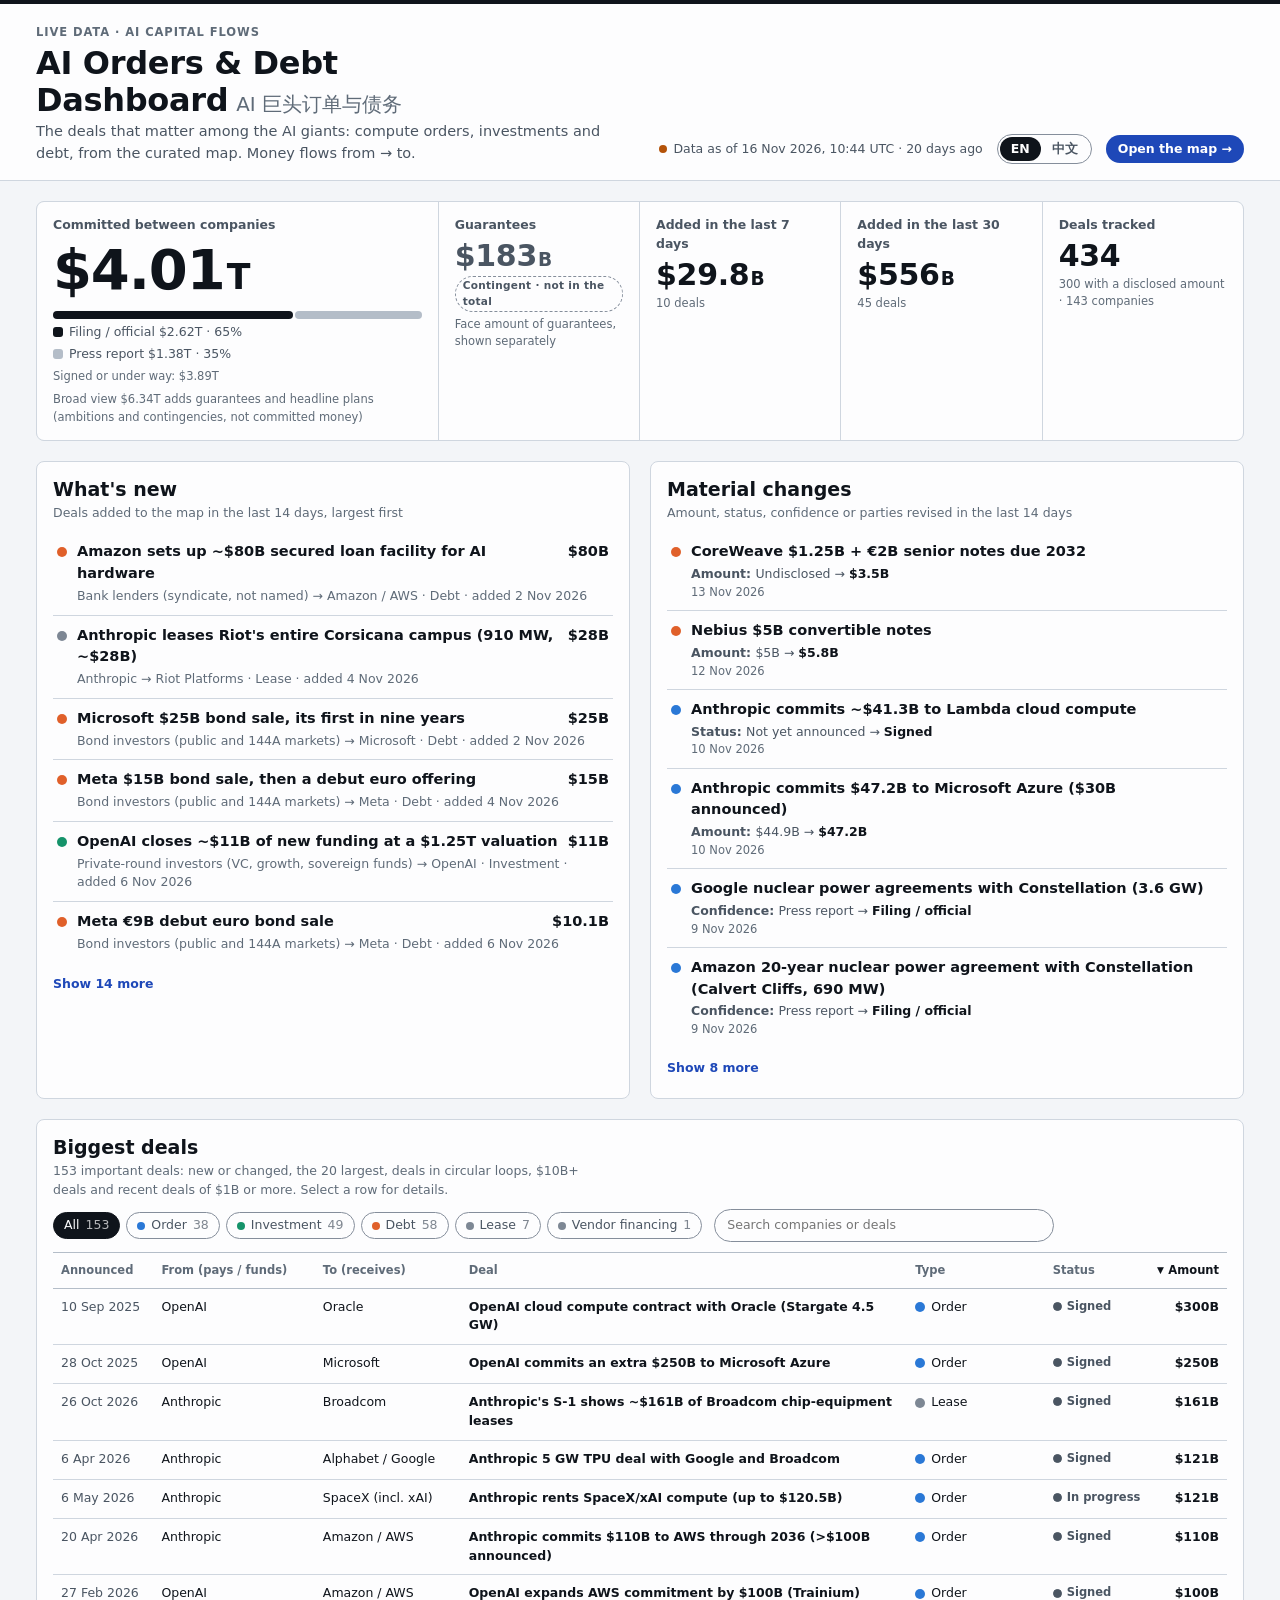
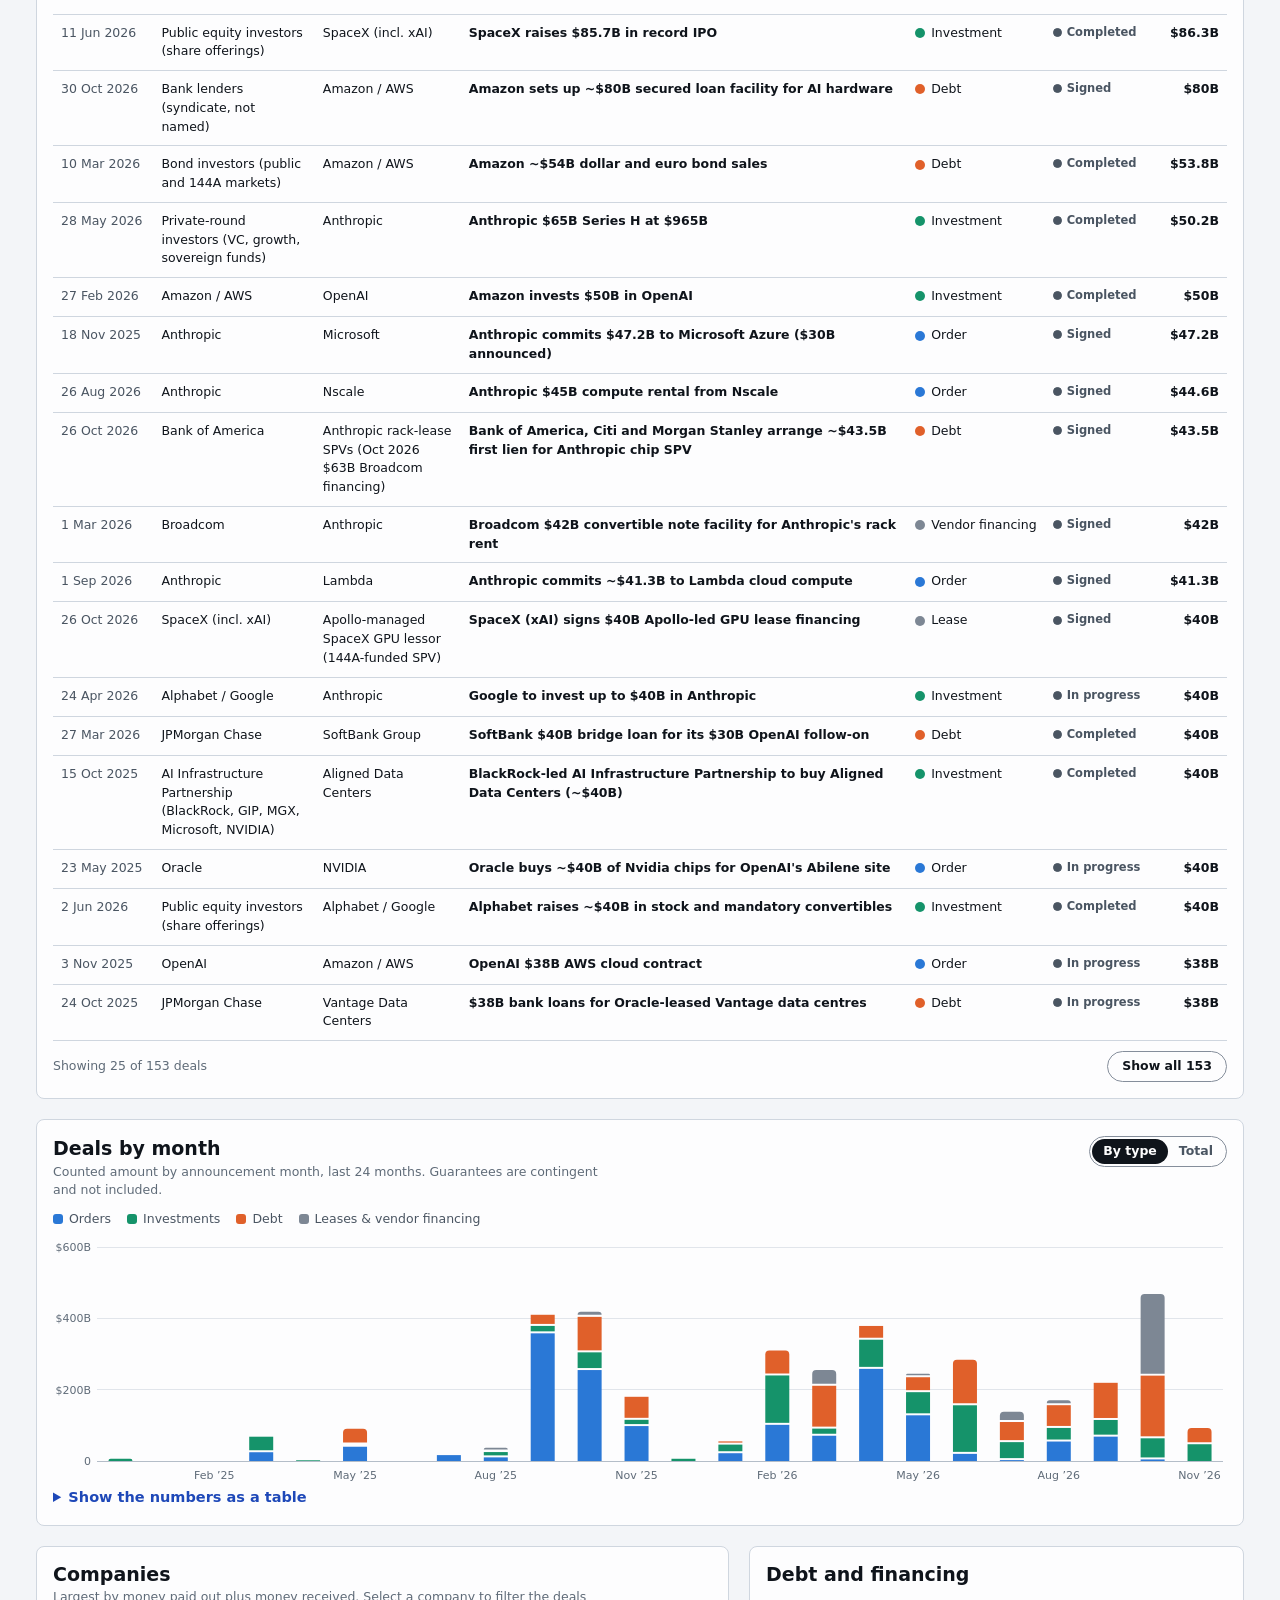
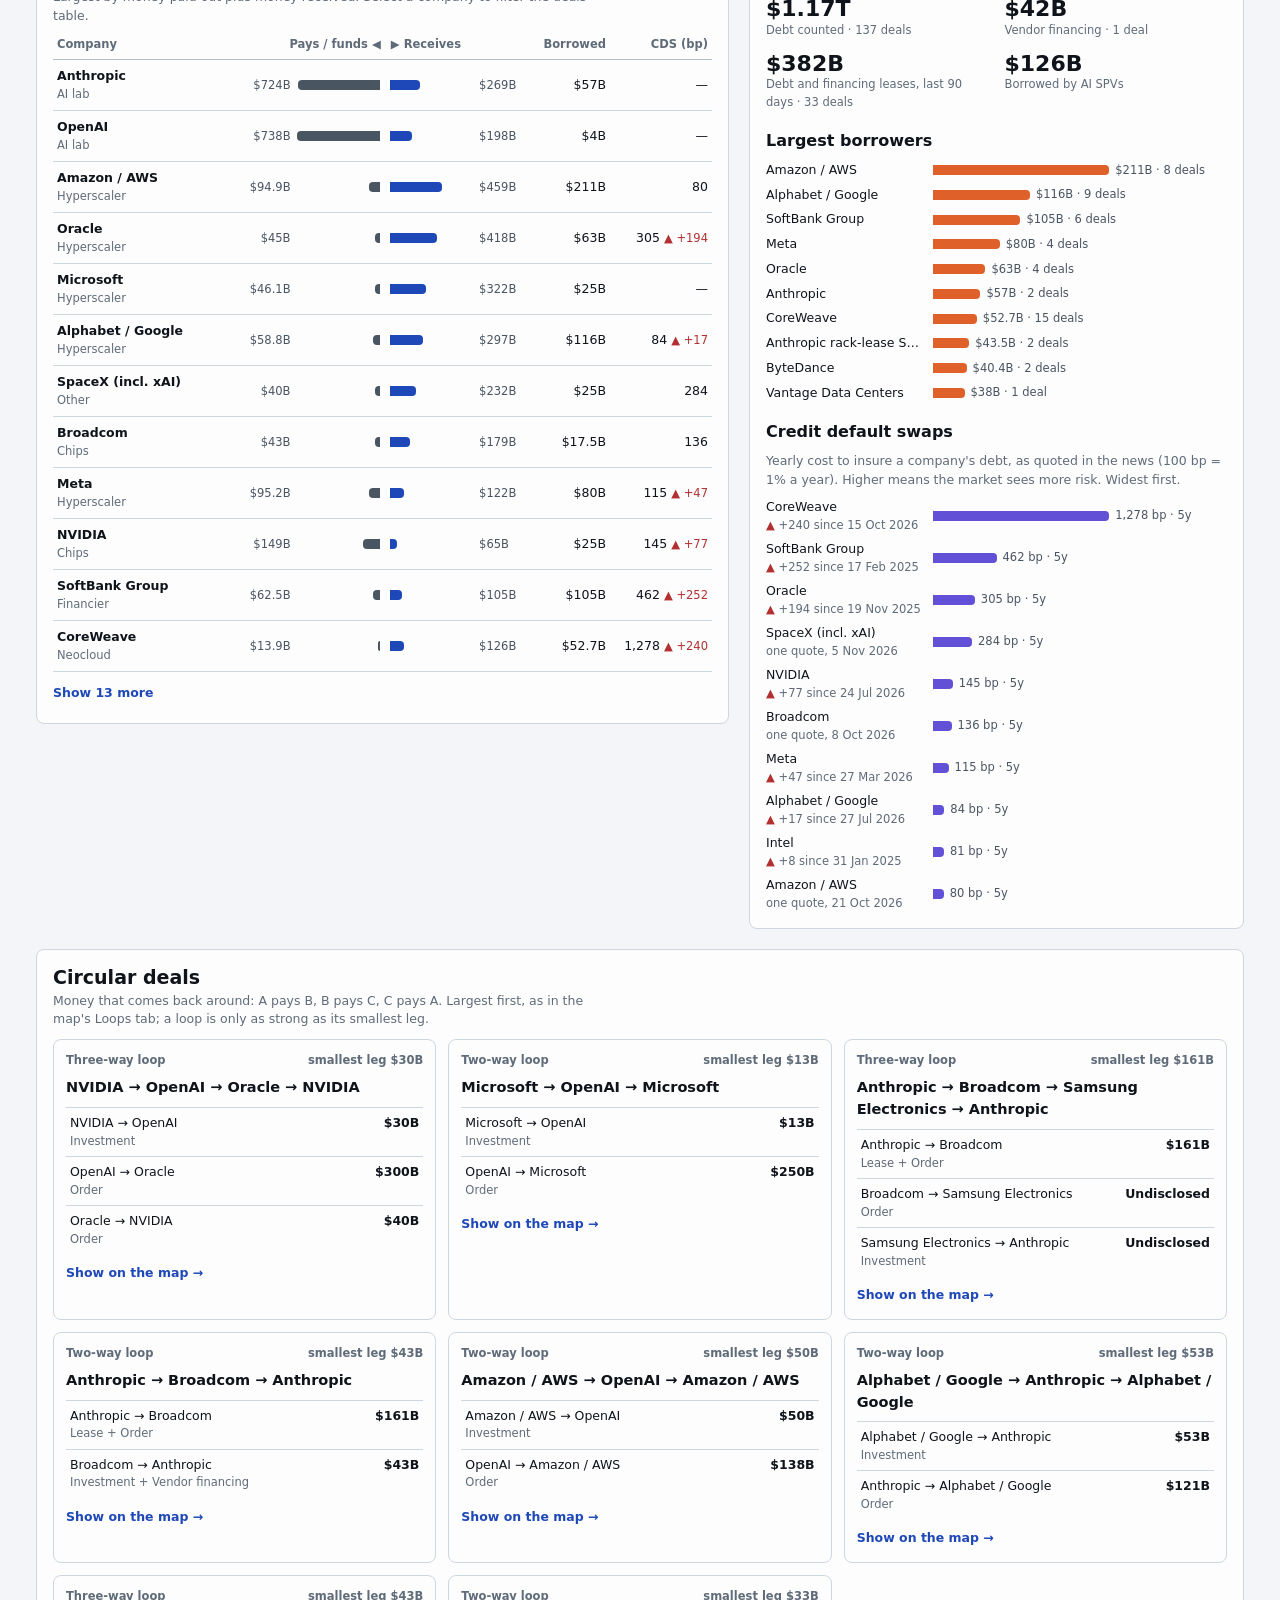
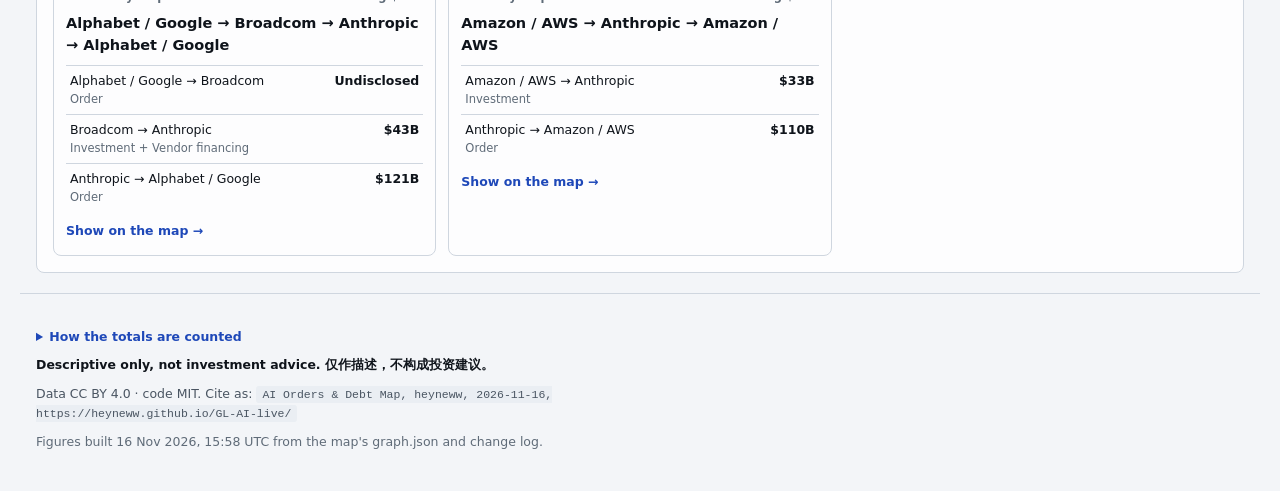
==== commit a04409fc: "Publish 2026-11-16 15:58 UTC from heyneww/GL-AI-orders-debt@5b101eb" ====
--- a/dashboard.html
+++ b/dashboard.html
@@ -3,1212 +3,22 @@
 <head>
 <meta charset="utf-8">
 <meta name="viewport" content="width=device-width, initial-scale=1, viewport-fit=cover">
-<title>AI Deals Dashboard</title>
-<meta name="claude:viewport-fit-sides" content="cover">
-<meta name="description" content="The important AI deals in one page: orders, investments and debt among the AI giants. AI 巨头订单、投资与债务一览。">
-<style>
-/* AI Orders & Debt dashboard. Same visual system as the live map (site/style.css): cool paper, one strong ink rule
-   on top, quiet hairlines, colour reserved for money (order blue, investment aqua, debt orange, other financing slate).
-   Layout: masthead, a row of totals, then what's new / what changed, the deals table, and the supporting panels. */
-:root {
-  color-scheme: light;
-  --bg: #f3f5f8;
-  --surface: #fdfdfe;
-  --surface-2: #eaeef3;
-  --ink: #0f141b;
-  --ink-2: #4a5562;
-  --muted: #5f6b78;
-  --line: #cfd6df;
-  --line-strong: #b4bdc8;
-  --control-border: #858e9b;
-  --accent: #1e48b8;
-  --accent-ink: #ffffff;
-  --accent-wash: #e3eafb;
-  --focus: #1e48b8;
-  --good: #0a7a37;
-  --bad: #b42f2f;
-  --new: #b45309;
-  --grid: #e1e5eb;
-  --scrim: rgba(15, 20, 27, .38);
-  --shadow: 0 1px 2px rgba(15, 20, 27, .06), 0 12px 32px rgba(15, 20, 27, .14);
-  --k-order: #2a78d6;
-  --k-investment: #15936a;
-  --k-debt: #e0602a;
-  --k-other: #7d8794;
-  --cds: #6250d6;
-  --f-body: system-ui, -apple-system, "Segoe UI", Roboto, "Helvetica Neue", "PingFang SC", "Hiragino Sans GB", "Microsoft YaHei", "Noto Sans CJK SC", "Noto Sans SC", sans-serif;
-  --f-mono: ui-monospace, "SFMono-Regular", Menlo, Consolas, monospace;
-  --fs-xs: 11.5px; --fs-sm: 12.5px; --fs-base: 14.5px; --fs-md: 16px; --fs-lg: 19px;
-  --fs-hero: clamp(38px, 5vw, 56px); --fs-kpi: clamp(24px, 2.4vw, 30px);
-  --r: 8px; --r-sm: 4px;
-}
-@media (prefers-color-scheme: dark) {
-  :root:not([data-theme="light"]) {
-    color-scheme: dark;
-    --bg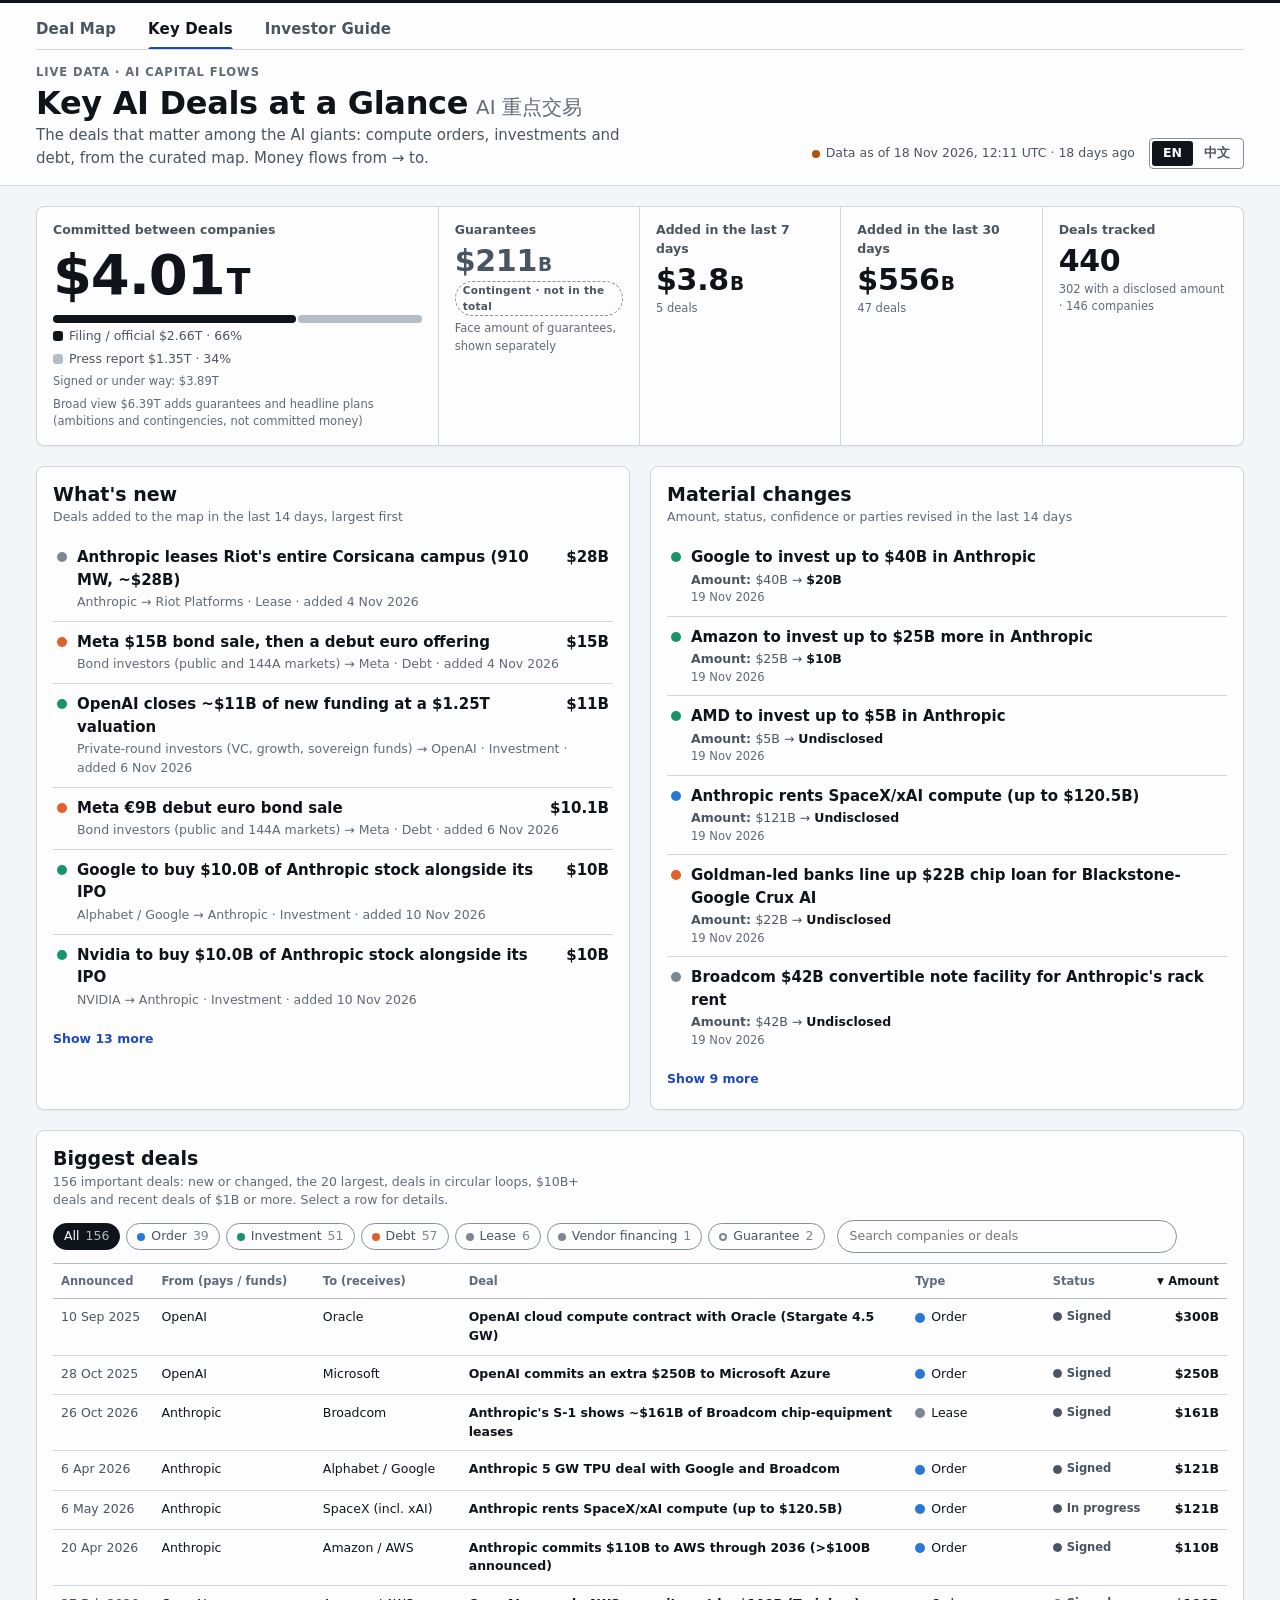
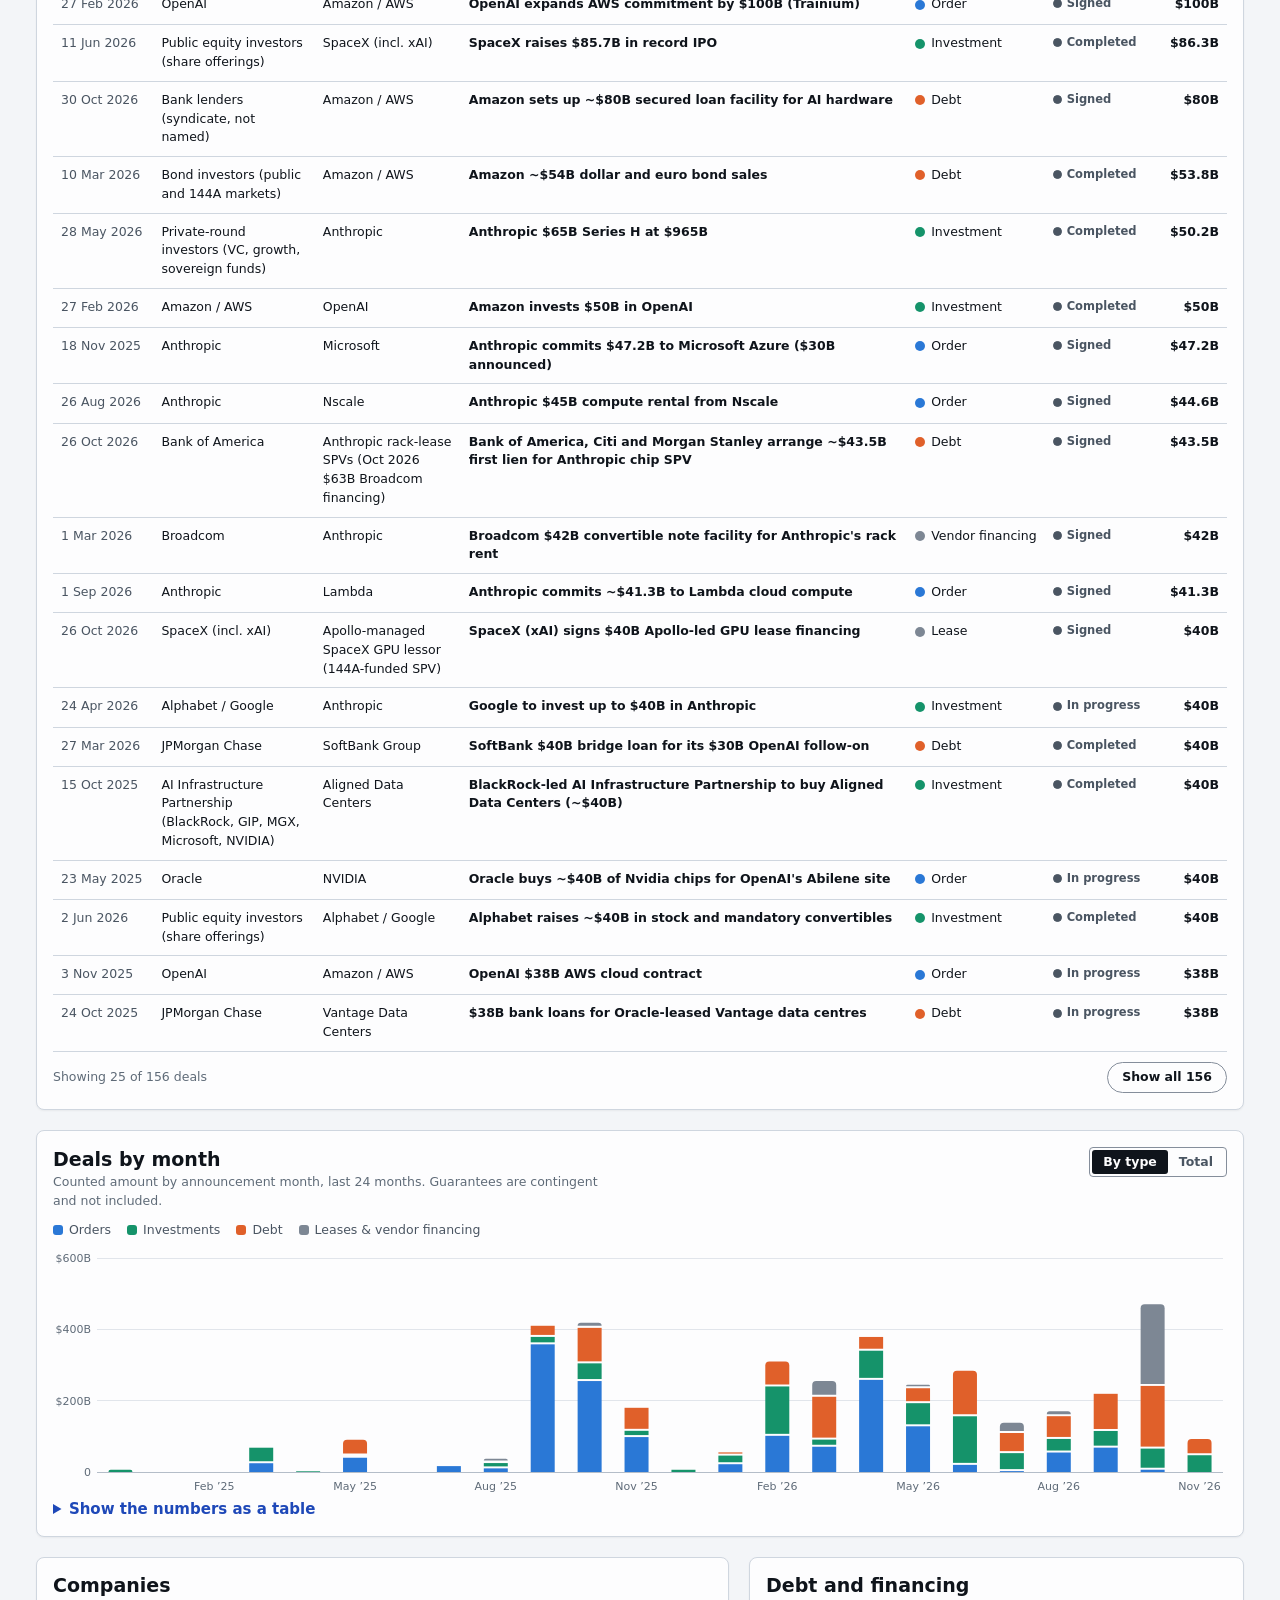
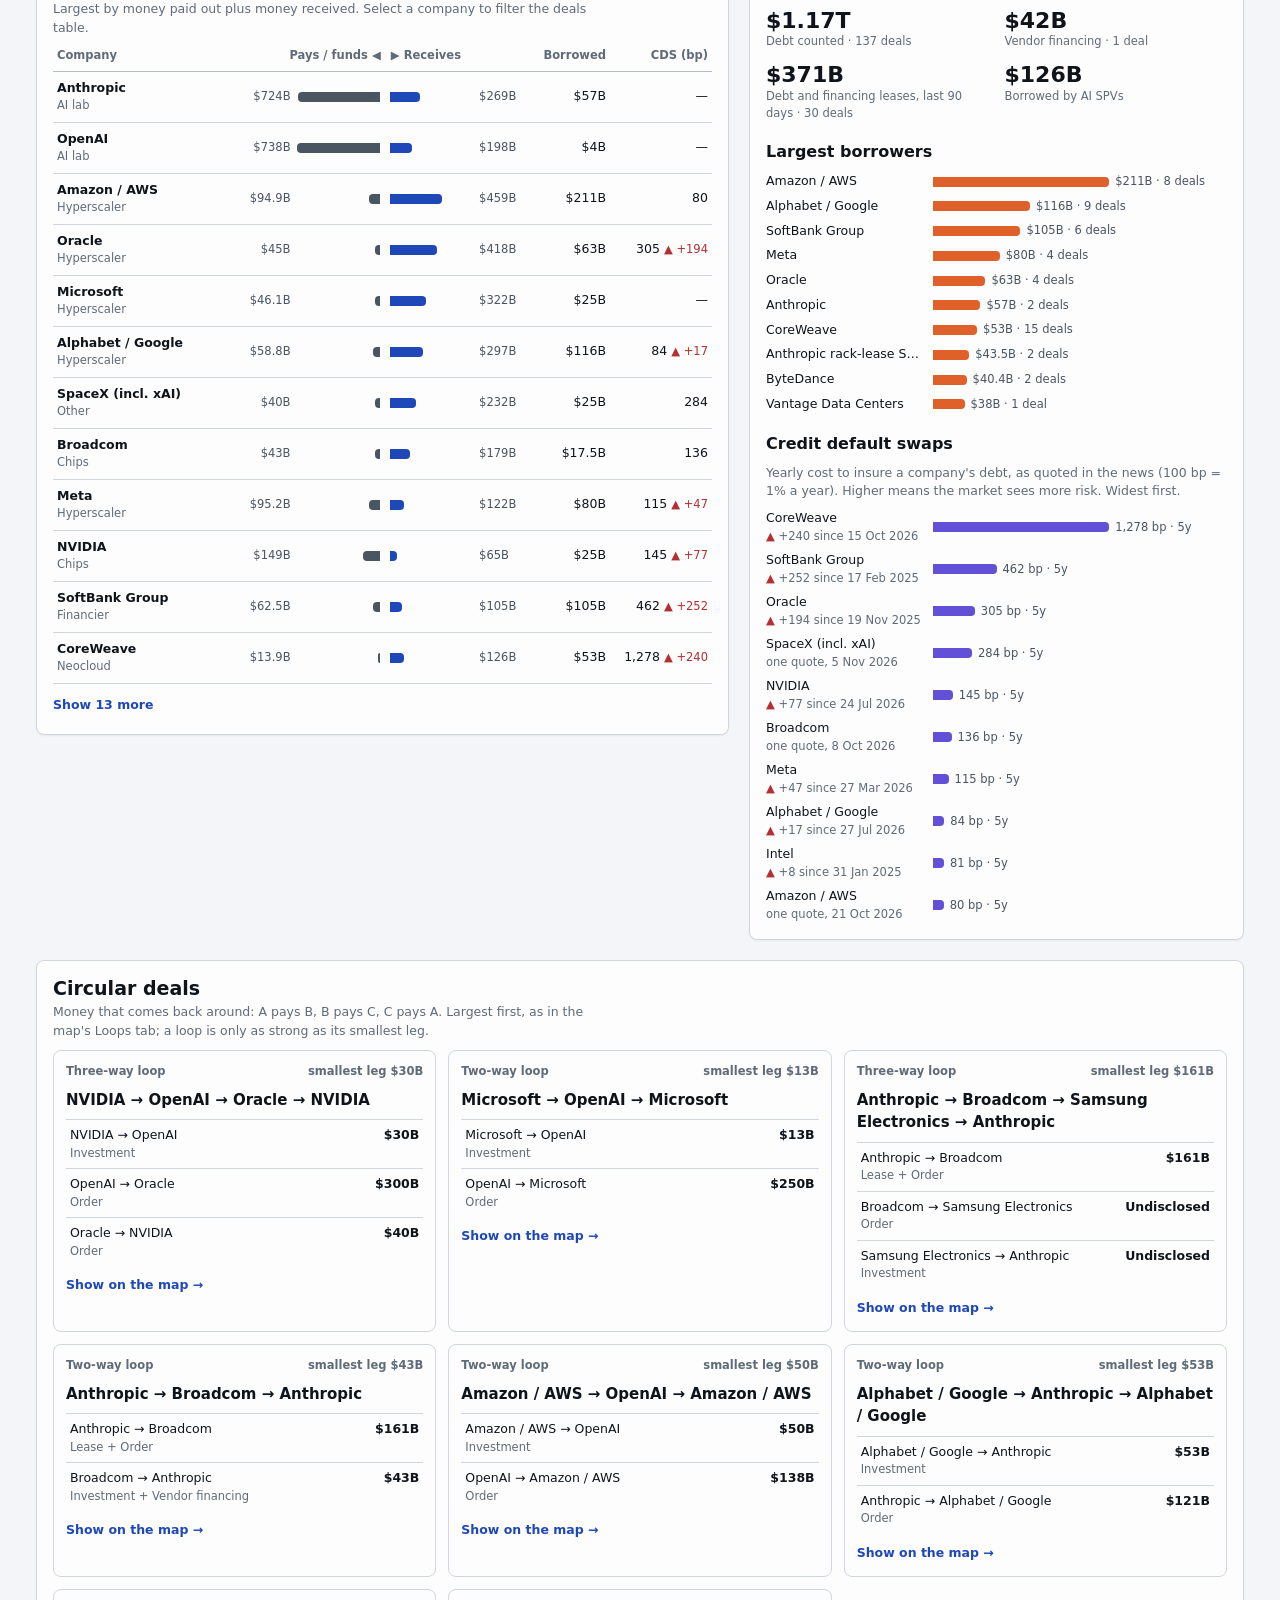
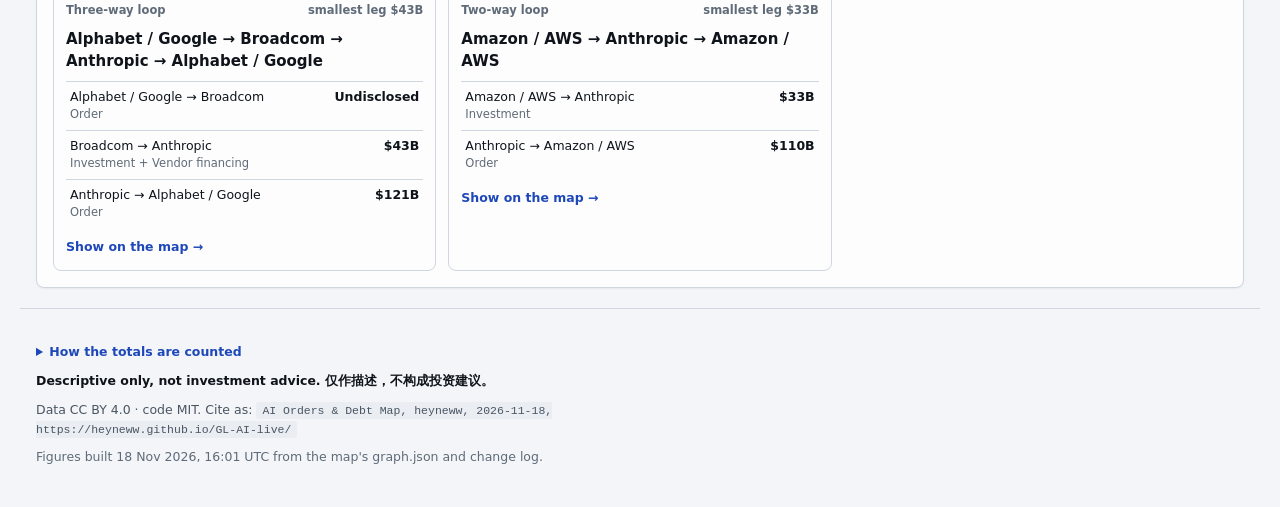
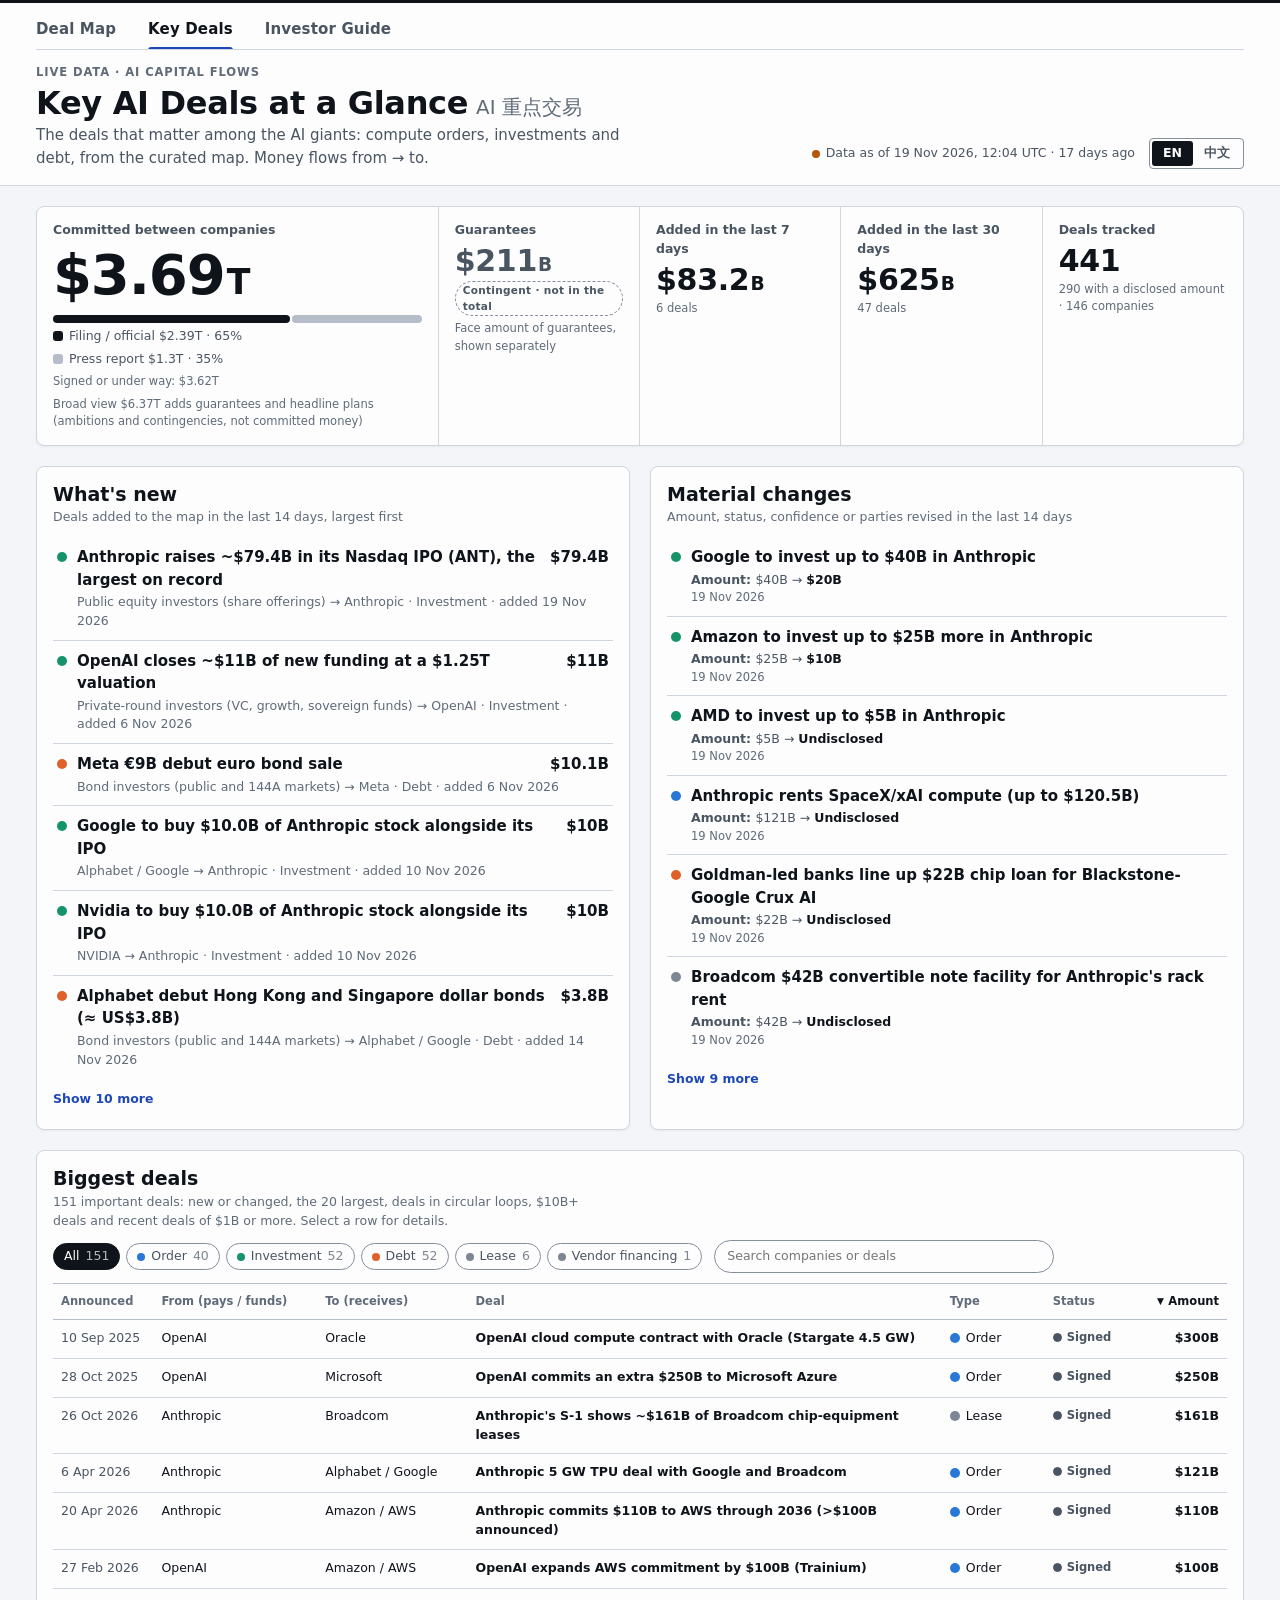
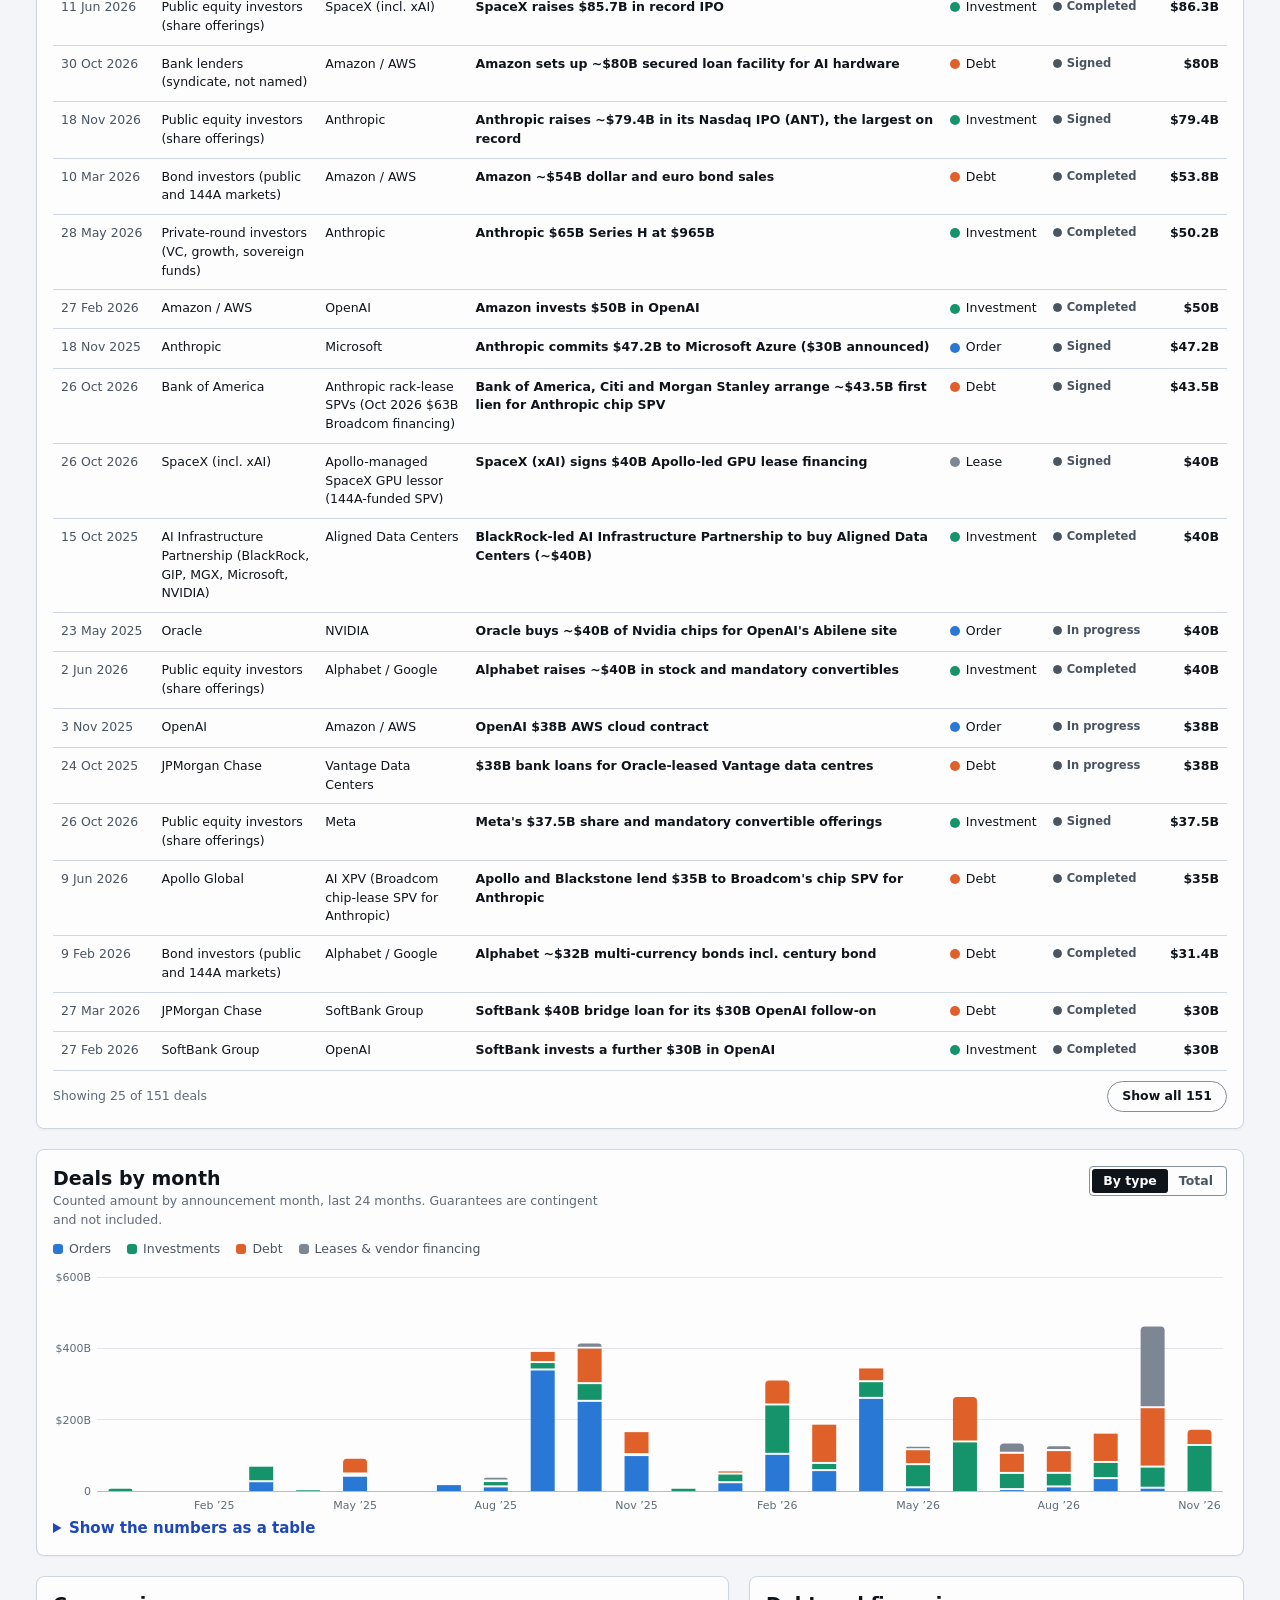
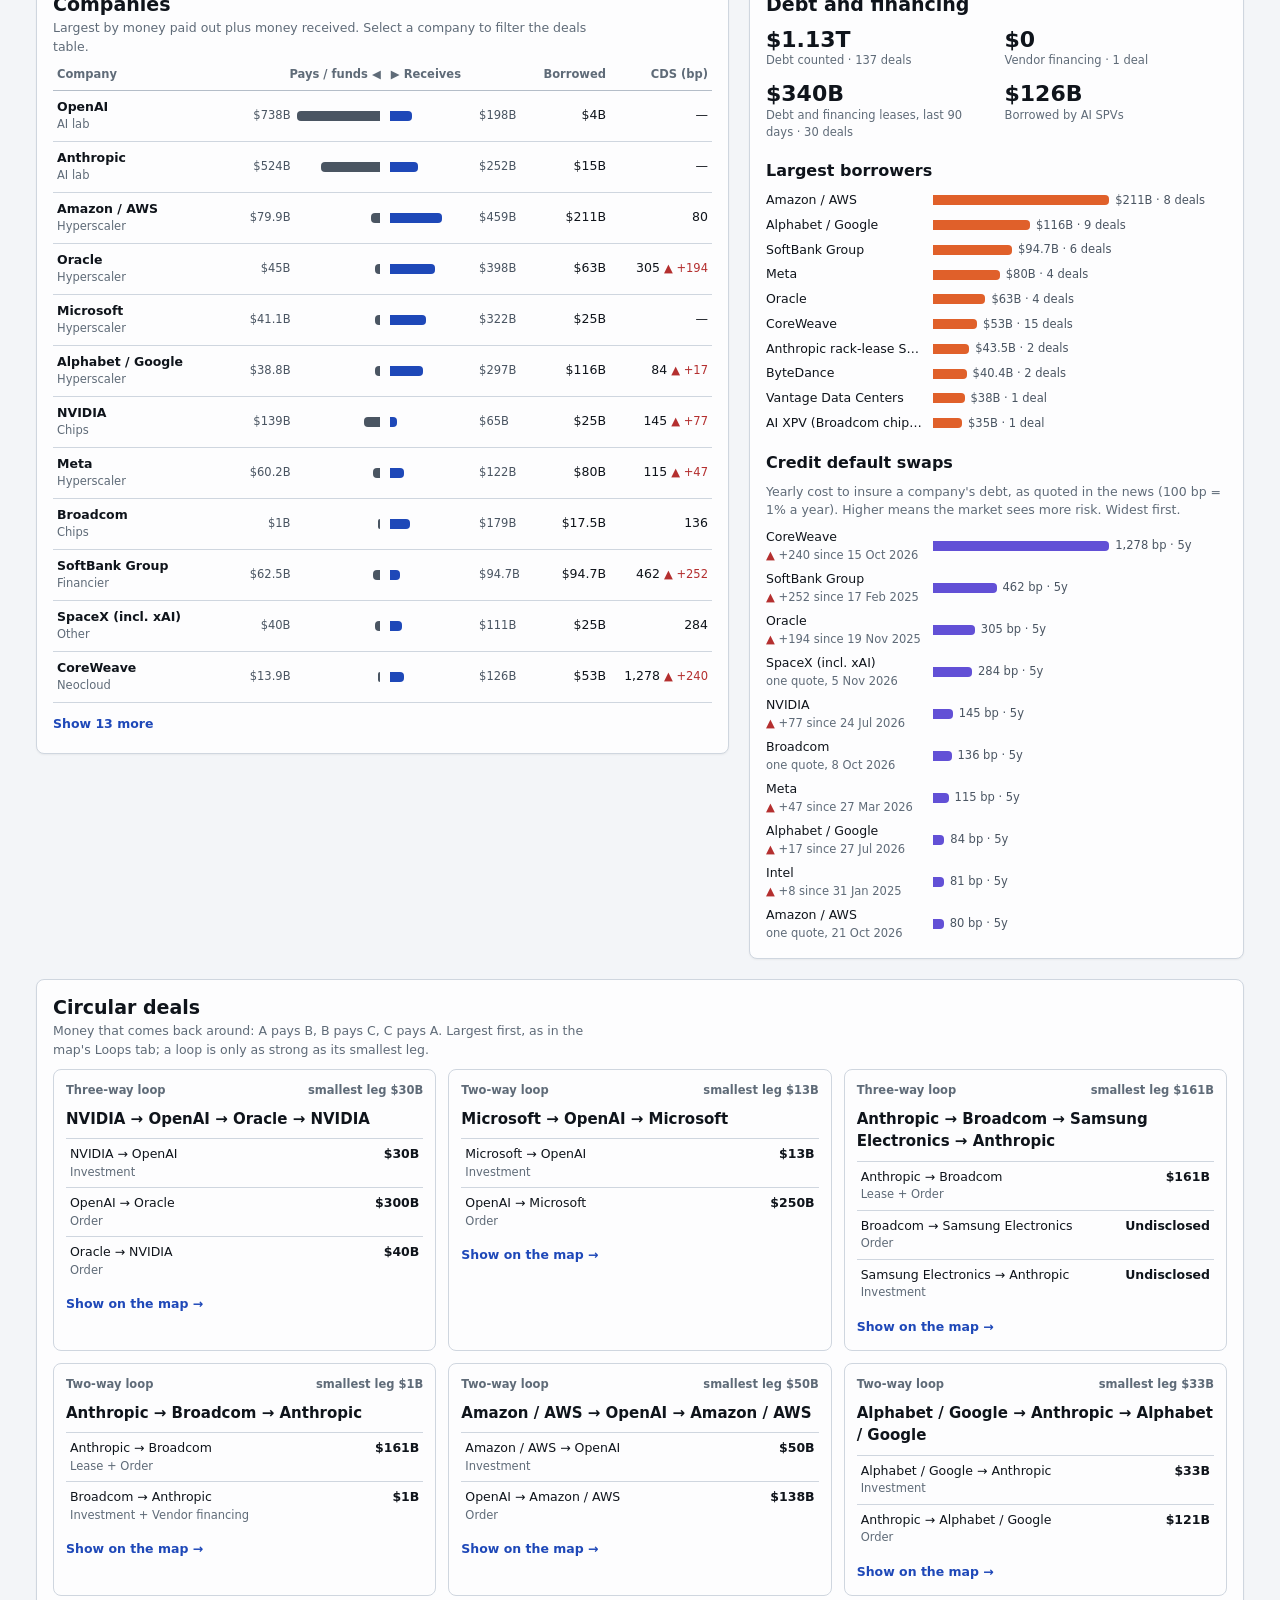
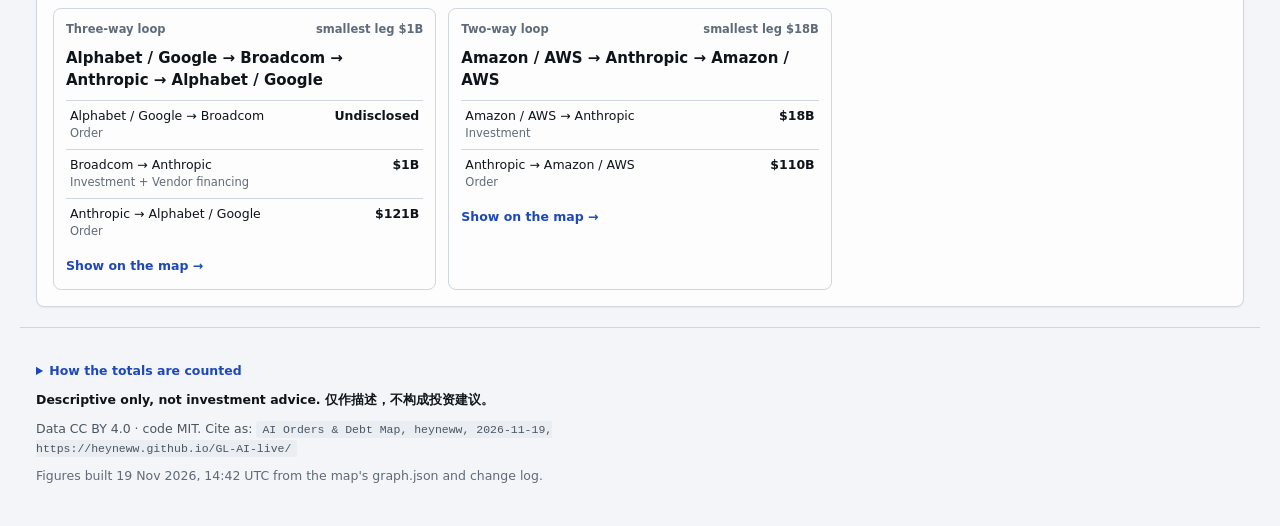
